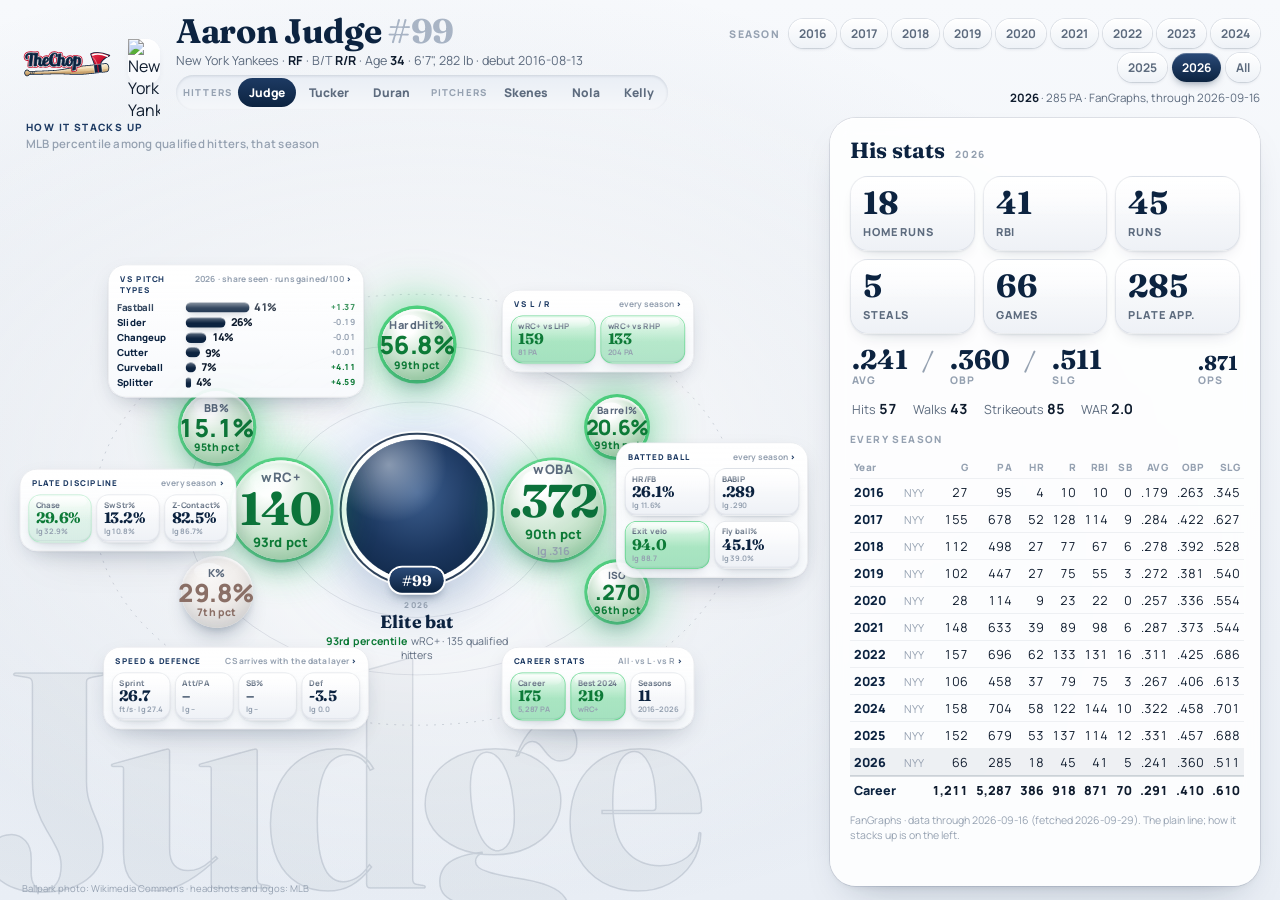
==== index.html @ 266d5149 "Publish TheChop design previews: player page (home) and team page Co-Authored-By: Claude Opus 5.5 <n" ====
<!doctype html>
<html lang="en"><head><meta charset="utf-8"><meta name="viewport" content="width=device-width,initial-scale=1">
<title>Aaron Judge · TheChop · Orbit + Cards</title><link rel="icon" href="data:image/svg+xml,%3Csvg%20xmlns%3D%22http%3A%2F%2Fwww.w3.org%2F2000%2Fsvg%22%20viewBox%3D%220%200%20100%20100%22%20role%3D%22img%22%20aria-label%3D%22TheChop%22%3E%3Ctitle%3ETheChop%20icon%3A%20bat-tomahawk%3C%2Ftitle%3E%3Crect%20x%3D%221%22%20y%3D%221%22%20width%3D%2298%22%20height%3D%2298%22%20rx%3D%2222%22%20fill%3D%22%230c2340%22%2F%3E%3Crect%20x%3D%225.5%22%20y%3D%225.5%22%20width%3D%2289%22%20height%3D%2289%22%20rx%3D%2218%22%20fill%3D%22none%22%20stroke%3D%22%23c8102e%22%20stroke-width%3D%222.5%22%2F%3E%3Cdefs%3E%3ClinearGradient%20id%3D%22icw%22%20x1%3D%220%22%20y1%3D%220%22%20x2%3D%220%22%20y2%3D%221%22%3E%3Cstop%20offset%3D%220%22%20stop-color%3D%22%23f8ecd2%22%2F%3E%3Cstop%20offset%3D%22.45%22%20stop-color%3D%22%23ead0a0%22%2F%3E%3Cstop%20offset%3D%221%22%20stop-color%3D%22%23c29760%22%2F%3E%3C%2FlinearGradient%3E%3ClinearGradient%20id%3D%22icr%22%20x1%3D%220%22%20y1%3D%220%22%20x2%3D%221%22%20y2%3D%221%22%3E%3Cstop%20offset%3D%220%22%20stop-color%3D%22%23ec3350%22%2F%3E%3Cstop%20offset%3D%22.6%22%20stop-color%3D%22%23c8102e%22%2F%3E%3Cstop%20offset%3D%221%22%20stop-color%3D%22%238f0b20%22%2F%3E%3C%2FlinearGradient%3E%3C%2Fdefs%3E%3Cpath%20d%3D%22M16%2C86%20L14.6%2C83.7%20L14.2%2C82.6%20L14%2C81.6%20L14%2C81.1%20L14.3%2C80.8%20L14.6%2C80.6%20L15.1%2C80.6%20L15.8%2C80.9%20L16.7%2C81.3%20L17.4%2C81.6%20L17.9%2C81.6%20L18.2%2C81.3%20L18.5%2C81.1%20L18.8%2C80.8%20L19.1%2C80.6%20L19.4%2C80.3%20L19.7%2C80.1%20L20%2C79.9%20L20.3%2C79.6%20L20.6%2C79.3%20L20.9%2C79.1%20L21.2%2C78.8%20L21.5%2C78.6%20L21.8%2C78.3%20L22.1%2C78.1%20L22.4%2C77.8%20L22.7%2C77.6%20L23%2C77.3%20L23.3%2C77%20L23.6%2C76.8%20L23.9%2C76.5%20L24.2%2C76.3%20L24.5%2C76%20L24.8%2C75.7%20L25.1%2C75.5%20L25.4%2C75.2%20L25.7%2C75%20L26%2C74.7%20L26.3%2C74.4%20L26.6%2C74.2%20L26.9%2C73.9%20L27.2%2C73.6%20L27.5%2C73.4%20L27.8%2C73.1%20L28.1%2C72.8%20L28.4%2C72.6%20L28.7%2C72.3%20L29%2C72%20L29.3%2C71.8%20L29.6%2C71.5%20L29.9%2C71.2%20L30.3%2C71%20L30.6%2C70.7%20L30.9%2C70.4%20L31.2%2C70.1%20L31.5%2C69.9%20L31.8%2C69.6%20L32.1%2C69.3%20L32.4%2C69.1%20L32.7%2C68.8%20L33%2C68.5%20L33.3%2C68.2%20L33.6%2C68%20L33.9%2C67.7%20L34.3%2C67.4%20L34.6%2C67.2%20L34.9%2C66.9%20L35.2%2C66.6%20L35.5%2C66.3%20L35.8%2C66%20L36.1%2C65.7%20L36.4%2C65.4%20L36.7%2C65.1%20L37%2C64.8%20L37.3%2C64.5%20L37.5%2C64.2%20L37.8%2C63.9%20L38.1%2C63.6%20L38.4%2C63.3%20L38.7%2C63%20L38.9%2C62.7%20L39.2%2C62.3%20L39.5%2C62%20L39.8%2C61.7%20L40%2C61.3%20L40.3%2C61%20L40.6%2C60.7%20L40.8%2C60.3%20L41.1%2C60%20L41.4%2C59.6%20L41.6%2C59.3%20L41.9%2C59%20L42.1%2C58.6%20L42.4%2C58.3%20L42.7%2C57.9%20L42.9%2C57.5%20L43.2%2C57.2%20L43.4%2C56.8%20L43.7%2C56.5%20L43.9%2C56.1%20L44.2%2C55.8%20L44.5%2C55.4%20L44.7%2C55.1%20L45%2C54.7%20L45.2%2C54.3%20L45.5%2C54%20L45.7%2C53.6%20L46%2C53.2%20L46.2%2C52.9%20L46.5%2C52.5%20L46.8%2C52.2%20L47%2C51.8%20L47.3%2C51.4%20L47.5%2C51.1%20L47.8%2C50.7%20L48%2C50.4%20L48.3%2C50%20L48.6%2C49.6%20L48.8%2C49.3%20L49.1%2C48.9%20L49.4%2C48.6%20L49.6%2C48.2%20L49.9%2C47.8%20L50.2%2C47.5%20L50.5%2C47.1%20L50.7%2C46.8%20L51%2C46.4%20L51.3%2C46.1%20L51.6%2C45.8%20L51.9%2C45.4%20L52.1%2C45.1%20L52.4%2C44.7%20L52.7%2C44.4%20L53%2C44%20L53.3%2C43.7%20L53.6%2C43.4%20L53.9%2C43.1%20L54.2%2C42.7%20L54.5%2C42.4%20L54.8%2C42.1%20L55.1%2C41.8%20L55.5%2C41.4%20L55.8%2C41.1%20L56.1%2C40.8%20L56.4%2C40.5%20L56.8%2C40.2%20L57.1%2C39.9%20L57.4%2C39.6%20L57.7%2C39.3%20L58.1%2C38.9%20L58.4%2C38.6%20L58.7%2C38.3%20L59.1%2C38%20L59.4%2C37.7%20L59.7%2C37.4%20L60%2C37.1%20L60.4%2C36.8%20L60.7%2C36.4%20L61%2C36.1%20L61.4%2C35.8%20L61.7%2C35.5%20L62%2C35.2%20L62.3%2C34.8%20L62.7%2C34.5%20L63%2C34.2%20L63.3%2C33.9%20L63.7%2C33.6%20L64%2C33.2%20L64.3%2C32.9%20L64.7%2C32.6%20L65%2C32.3%20L65.3%2C32%20L65.7%2C31.6%20L66%2C31.3%20L66.3%2C31%20L66.7%2C30.7%20L67%2C30.3%20L67.3%2C30%20L67.7%2C29.7%20L68%2C29.3%20L68.3%2C29%20L68.7%2C28.7%20L69%2C28.4%20L69.3%2C28%20L69.7%2C27.7%20L70%2C27.4%20L70.3%2C27%20L70.7%2C26.7%20L71%2C26.4%20L71.3%2C26%20L71.7%2C25.7%20L72%2C25.4%20L72.3%2C25%20L72.7%2C24.7%20L73.1%2C24.5%20L73.7%2C24.3%20L74.4%2C24.4%20L75.4%2C24.7%20L76.7%2C25.4%20L80%2C28%20L80%2C28%20L82.6%2C31.3%20L83.3%2C32.6%20L83.6%2C33.6%20L83.6%2C34.4%20L83.5%2C34.9%20L83.3%2C35.3%20L82.9%2C35.7%20L82.6%2C36%20L82.2%2C36.4%20L81.9%2C36.7%20L81.5%2C37%20L81.2%2C37.4%20L80.9%2C37.7%20L80.5%2C38%20L80.2%2C38.4%20L79.9%2C38.7%20L79.5%2C39.1%20L79.2%2C39.4%20L78.8%2C39.7%20L78.5%2C40.1%20L78.2%2C40.4%20L77.8%2C40.7%20L77.5%2C41%20L77.1%2C41.4%20L76.8%2C41.7%20L76.5%2C42%20L76.1%2C42.4%20L75.8%2C42.7%20L75.5%2C43%20L75.1%2C43.4%20L74.8%2C43.7%20L74.4%2C44%20L74.1%2C44.3%20L73.8%2C44.7%20L73.4%2C45%20L73.1%2C45.3%20L72.8%2C45.6%20L72.4%2C46%20L72.1%2C46.3%20L71.8%2C46.6%20L71.4%2C46.9%20L71.1%2C47.2%20L70.8%2C47.6%20L70.4%2C47.9%20L70.1%2C48.2%20L69.8%2C48.5%20L69.4%2C48.8%20L69.1%2C49.2%20L68.8%2C49.5%20L68.4%2C49.8%20L68.1%2C50.1%20L67.8%2C50.4%20L67.4%2C50.8%20L67.1%2C51.1%20L66.8%2C51.4%20L66.4%2C51.7%20L66.1%2C52%20L65.8%2C52.3%20L65.4%2C52.6%20L65.1%2C52.9%20L64.7%2C53.2%20L64.4%2C53.5%20L64%2C53.8%20L63.7%2C54.1%20L63.3%2C54.4%20L63%2C54.7%20L62.6%2C54.9%20L62.3%2C55.2%20L61.9%2C55.5%20L61.5%2C55.7%20L61.2%2C56%20L60.8%2C56.3%20L60.4%2C56.5%20L60%2C56.8%20L59.7%2C57%20L59.3%2C57.3%20L58.9%2C57.5%20L58.5%2C57.8%20L58.2%2C58%20L57.8%2C58.3%20L57.4%2C58.5%20L57%2C58.8%20L56.6%2C59%20L56.2%2C59.2%20L55.9%2C59.5%20L55.5%2C59.7%20L55.1%2C59.9%20L54.7%2C60.2%20L54.3%2C60.4%20L53.9%2C60.6%20L53.5%2C60.9%20L53.1%2C61.1%20L52.8%2C61.3%20L52.4%2C61.5%20L52%2C61.8%20L51.6%2C62%20L51.2%2C62.2%20L50.8%2C62.4%20L50.4%2C62.7%20L50.1%2C62.9%20L49.7%2C63.1%20L49.3%2C63.3%20L48.9%2C63.5%20L48.5%2C63.8%20L48.1%2C64%20L47.8%2C64.2%20L47.4%2C64.4%20L47%2C64.7%20L46.6%2C64.9%20L46.3%2C65.1%20L45.9%2C65.3%20L45.5%2C65.6%20L45.1%2C65.8%20L44.8%2C66%20L44.4%2C66.2%20L44%2C66.5%20L43.7%2C66.7%20L43.3%2C66.9%20L43%2C67.2%20L42.6%2C67.4%20L42.3%2C67.7%20L41.9%2C67.9%20L41.6%2C68.1%20L41.2%2C68.4%20L40.9%2C68.6%20L40.5%2C68.9%20L40.2%2C69.1%20L39.9%2C69.4%20L39.5%2C69.7%20L39.2%2C69.9%20L38.9%2C70.2%20L38.5%2C70.5%20L38.2%2C70.7%20L37.9%2C71%20L37.6%2C71.3%20L37.3%2C71.5%20L37%2C71.8%20L36.6%2C72.1%20L36.3%2C72.3%20L36%2C72.6%20L35.7%2C72.9%20L35.4%2C73.1%20L35.1%2C73.4%20L34.7%2C73.7%20L34.4%2C73.9%20L34.1%2C74.2%20L33.8%2C74.5%20L33.5%2C74.7%20L33.2%2C75%20L32.9%2C75.3%20L32.5%2C75.5%20L32.2%2C75.8%20L31.9%2C76%20L31.6%2C76.3%20L31.3%2C76.5%20L31%2C76.8%20L30.6%2C77.1%20L30.3%2C77.3%20L30%2C77.6%20L29.7%2C77.8%20L29.4%2C78.1%20L29.1%2C78.3%20L28.8%2C78.6%20L28.5%2C78.8%20L28.1%2C79.1%20L27.8%2C79.4%20L27.5%2C79.6%20L27.2%2C79.9%20L26.9%2C80.1%20L26.6%2C80.4%20L26.3%2C80.6%20L26%2C80.9%20L25.6%2C81.1%20L25.3%2C81.4%20L25%2C81.6%20L24.7%2C81.9%20L24.4%2C82.1%20L24.1%2C82.4%20L23.8%2C82.6%20L23.5%2C82.9%20L23.2%2C83.1%20L22.9%2C83.3%20L22.6%2C83.6%20L22.3%2C83.8%20L21.9%2C84.1%20L21.6%2C84.3%20L21.3%2C84.6%20L21%2C84.8%20L20.7%2C85.1%20L20.6%2C85.6%20L20.8%2C86.3%20L21%2C87.2%20L21.1%2C88%20L21%2C88.5%20L20.7%2C88.8%20L20.4%2C89%20L19.8%2C88.9%20L19%2C88.5%20L18%2C87.9%20L16%2C86Z%22%20fill%3D%22%23ffffff%22%20stroke%3D%22%23ffffff%22%20stroke-width%3D%226.8%22%20stroke-linejoin%3D%22round%22%2F%3E%3Cpath%20transform%3D%22translate%2866.6%2C41.2%29%20rotate%28-43.9%29%22%20d%3D%22M-6%2C-5.5%20C-6%2C-10.5%20-9.6%2C-18.6%20-10.2%2C-29.1%20Q4.1%2C-33.6%2024.5%2C-22.2%20C12.2%2C-18.6%206%2C-12%206%2C-5.5%20Z%22%20fill%3D%22%23ffffff%22%20stroke%3D%22%23ffffff%22%20stroke-width%3D%226.8%22%20stroke-linejoin%3D%22round%22%2F%3E%3Cpath%20d%3D%22M16%2C86%20L14.6%2C83.7%20L14.2%2C82.6%20L14%2C81.6%20L14%2C81.1%20L14.3%2C80.8%20L14.6%2C80.6%20L15.1%2C80.6%20L15.8%2C80.9%20L16.7%2C81.3%20L17.4%2C81.6%20L17.9%2C81.6%20L18.2%2C81.3%20L18.5%2C81.1%20L18.8%2C80.8%20L19.1%2C80.6%20L19.4%2C80.3%20L19.7%2C80.1%20L20%2C79.9%20L20.3%2C79.6%20L20.6%2C79.3%20L20.9%2C79.1%20L21.2%2C78.8%20L21.5%2C78.6%20L21.8%2C78.3%20L22.1%2C78.1%20L22.4%2C77.8%20L22.7%2C77.6%20L23%2C77.3%20L23.3%2C77%20L23.6%2C76.8%20L23.9%2C76.5%20L24.2%2C76.3%20L24.5%2C76%20L24.8%2C75.7%20L25.1%2C75.5%20L25.4%2C75.2%20L25.7%2C75%20L26%2C74.7%20L26.3%2C74.4%20L26.6%2C74.2%20L26.9%2C73.9%20L27.2%2C73.6%20L27.5%2C73.4%20L27.8%2C73.1%20L28.1%2C72.8%20L28.4%2C72.6%20L28.7%2C72.3%20L29%2C72%20L29.3%2C71.8%20L29.6%2C71.5%20L29.9%2C71.2%20L30.3%2C71%20L30.6%2C70.7%20L30.9%2C70.4%20L31.2%2C70.1%20L31.5%2C69.9%20L31.8%2C69.6%20L32.1%2C69.3%20L32.4%2C69.1%20L32.7%2C68.8%20L33%2C68.5%20L33.3%2C68.2%20L33.6%2C68%20L33.9%2C67.7%20L34.3%2C67.4%20L34.6%2C67.2%20L34.9%2C66.9%20L35.2%2C66.6%20L35.5%2C66.3%20L35.8%2C66%20L36.1%2C65.7%20L36.4%2C65.4%20L36.7%2C65.1%20L37%2C64.8%20L37.3%2C64.5%20L37.5%2C64.2%20L37.8%2C63.9%20L38.1%2C63.6%20L38.4%2C63.3%20L38.7%2C63%20L38.9%2C62.7%20L39.2%2C62.3%20L39.5%2C62%20L39.8%2C61.7%20L40%2C61.3%20L40.3%2C61%20L40.6%2C60.7%20L40.8%2C60.3%20L41.1%2C60%20L41.4%2C59.6%20L41.6%2C59.3%20L41.9%2C59%20L42.1%2C58.6%20L42.4%2C58.3%20L42.7%2C57.9%20L42.9%2C57.5%20L43.2%2C57.2%20L43.4%2C56.8%20L43.7%2C56.5%20L43.9%2C56.1%20L44.2%2C55.8%20L44.5%2C55.4%20L44.7%2C55.1%20L45%2C54.7%20L45.2%2C54.3%20L45.5%2C54%20L45.7%2C53.6%20L46%2C53.2%20L46.2%2C52.9%20L46.5%2C52.5%20L46.8%2C52.2%20L47%2C51.8%20L47.3%2C51.4%20L47.5%2C51.1%20L47.8%2C50.7%20L48%2C50.4%20L48.3%2C50%20L48.6%2C49.6%20L48.8%2C49.3%20L49.1%2C48.9%20L49.4%2C48.6%20L49.6%2C48.2%20L49.9%2C47.8%20L50.2%2C47.5%20L50.5%2C47.1%20L50.7%2C46.8%20L51%2C46.4%20L51.3%2C46.1%20L51.6%2C45.8%20L51.9%2C45.4%20L52.1%2C45.1%20L52.4%2C44.7%20L52.7%2C44.4%20L53%2C44%20L53.3%2C43.7%20L53.6%2C43.4%20L53.9%2C43.1%20L54.2%2C42.7%20L54.5%2C42.4%20L54.8%2C42.1%20L55.1%2C41.8%20L55.5%2C41.4%20L55.8%2C41.1%20L56.1%2C40.8%20L56.4%2C40.5%20L56.8%2C40.2%20L57.1%2C39.9%20L57.4%2C39.6%20L57.7%2C39.3%20L58.1%2C38.9%20L58.4%2C38.6%20L58.7%2C38.3%20L59.1%2C38%20L59.4%2C37.7%20L59.7%2C37.4%20L60%2C37.1%20L60.4%2C36.8%20L60.7%2C36.4%20L61%2C36.1%20L61.4%2C35.8%20L61.7%2C35.5%20L62%2C35.2%20L62.3%2C34.8%20L62.7%2C34.5%20L63%2C34.2%20L63.3%2C33.9%20L63.7%2C33.6%20L64%2C33.2%20L64.3%2C32.9%20L64.7%2C32.6%20L65%2C32.3%20L65.3%2C32%20L65.7%2C31.6%20L66%2C31.3%20L66.3%2C31%20L66.7%2C30.7%20L67%2C30.3%20L67.3%2C30%20L67.7%2C29.7%20L68%2C29.3%20L68.3%2C29%20L68.7%2C28.7%20L69%2C28.4%20L69.3%2C28%20L69.7%2C27.7%20L70%2C27.4%20L70.3%2C27%20L70.7%2C26.7%20L71%2C26.4%20L71.3%2C26%20L71.7%2C25.7%20L72%2C25.4%20L72.3%2C25%20L72.7%2C24.7%20L73.1%2C24.5%20L73.7%2C24.3%20L74.4%2C24.4%20L75.4%2C24.7%20L76.7%2C25.4%20L80%2C28%20L80%2C28%20L82.6%2C31.3%20L83.3%2C32.6%20L83.6%2C33.6%20L83.6%2C34.4%20L83.5%2C34.9%20L83.3%2C35.3%20L82.9%2C35.7%20L82.6%2C36%20L82.2%2C36.4%20L81.9%2C36.7%20L81.5%2C37%20L81.2%2C37.4%20L80.9%2C37.7%20L80.5%2C38%20L80.2%2C38.4%20L79.9%2C38.7%20L79.5%2C39.1%20L79.2%2C39.4%20L78.8%2C39.7%20L78.5%2C40.1%20L78.2%2C40.4%20L77.8%2C40.7%20L77.5%2C41%20L77.1%2C41.4%20L76.8%2C41.7%20L76.5%2C42%20L76.1%2C42.4%20L75.8%2C42.7%20L75.5%2C43%20L75.1%2C43.4%20L74.8%2C43.7%20L74.4%2C44%20L74.1%2C44.3%20L73.8%2C44.7%20L73.4%2C45%20L73.1%2C45.3%20L72.8%2C45.6%20L72.4%2C46%20L72.1%2C46.3%20L71.8%2C46.6%20L71.4%2C46.9%20L71.1%2C47.2%20L70.8%2C47.6%20L70.4%2C47.9%20L70.1%2C48.2%20L69.8%2C48.5%20L69.4%2C48.8%20L69.1%2C49.2%20L68.8%2C49.5%20L68.4%2C49.8%20L68.1%2C50.1%20L67.8%2C50.4%20L67.4%2C50.8%20L67.1%2C51.1%20L66.8%2C51.4%20L66.4%2C51.7%20L66.1%2C52%20L65.8%2C52.3%20L65.4%2C52.6%20L65.1%2C52.9%20L64.7%2C53.2%20L64.4%2C53.5%20L64%2C53.8%20L63.7%2C54.1%20L63.3%2C54.4%20L63%2C54.7%20L62.6%2C54.9%20L62.3%2C55.2%20L61.9%2C55.5%20L61.5%2C55.7%20L61.2%2C56%20L60.8%2C56.3%20L60.4%2C56.5%20L60%2C56.8%20L59.7%2C57%20L59.3%2C57.3%20L58.9%2C57.5%20L58.5%2C57.8%20L58.2%2C58%20L57.8%2C58.3%20L57.4%2C58.5%20L57%2C58.8%20L56.6%2C59%20L56.2%2C59.2%20L55.9%2C59.5%20L55.5%2C59.7%20L55.1%2C59.9%20L54.7%2C60.2%20L54.3%2C60.4%20L53.9%2C60.6%20L53.5%2C60.9%20L53.1%2C61.1%20L52.8%2C61.3%20L52.4%2C61.5%20L52%2C61.8%20L51.6%2C62%20L51.2%2C62.2%20L50.8%2C62.4%20L50.4%2C62.7%20L50.1%2C62.9%20L49.7%2C63.1%20L49.3%2C63.3%20L48.9%2C63.5%20L48.5%2C63.8%20L48.1%2C64%20L47.8%2C64.2%20L47.4%2C64.4%20L47%2C64.7%20L46.6%2C64.9%20L46.3%2C65.1%20L45.9%2C65.3%20L45.5%2C65.6%20L45.1%2C65.8%20L44.8%2C66%20L44.4%2C66.2%20L44%2C66.5%20L43.7%2C66.7%20L43.3%2C66.9%20L43%2C67.2%20L42.6%2C67.4%20L42.3%2C67.7%20L41.9%2C67.9%20L41.6%2C68.1%20L41.2%2C68.4%20L40.9%2C68.6%20L40.5%2C68.9%20L40.2%2C69.1%20L39.9%2C69.4%20L39.5%2C69.7%20L39.2%2C69.9%20L38.9%2C70.2%20L38.5%2C70.5%20L38.2%2C70.7%20L37.9%2C71%20L37.6%2C71.3%20L37.3%2C71.5%20L37%2C71.8%20L36.6%2C72.1%20L36.3%2C72.3%20L36%2C72.6%20L35.7%2C72.9%20L35.4%2C73.1%20L35.1%2C73.4%20L34.7%2C73.7%20L34.4%2C73.9%20L34.1%2C74.2%20L33.8%2C74.5%20L33.5%2C74.7%20L33.2%2C75%20L32.9%2C75.3%20L32.5%2C75.5%20L32.2%2C75.8%20L31.9%2C76%20L31.6%2C76.3%20L31.3%2C76.5%20L31%2C76.8%20L30.6%2C77.1%20L30.3%2C77.3%20L30%2C77.6%20L29.7%2C77.8%20L29.4%2C78.1%20L29.1%2C78.3%20L28.8%2C78.6%20L28.5%2C78.8%20L28.1%2C79.1%20L27.8%2C79.4%20L27.5%2C79.6%20L27.2%2C79.9%20L26.9%2C80.1%20L26.6%2C80.4%20L26.3%2C80.6%20L26%2C80.9%20L25.6%2C81.1%20L25.3%2C81.4%20L25%2C81.6%20L24.7%2C81.9%20L24.4%2C82.1%20L24.1%2C82.4%20L23.8%2C82.6%20L23.5%2C82.9%20L23.2%2C83.1%20L22.9%2C83.3%20L22.6%2C83.6%20L22.3%2C83.8%20L21.9%2C84.1%20L21.6%2C84.3%20L21.3%2C84.6%20L21%2C84.8%20L20.7%2C85.1%20L20.6%2C85.6%20L20.8%2C86.3%20L21%2C87.2%20L21.1%2C88%20L21%2C88.5%20L20.7%2C88.8%20L20.4%2C89%20L19.8%2C88.9%20L19%2C88.5%20L18%2C87.9%20L16%2C86Z%22%20fill%3D%22%230c2340%22%20stroke%3D%22%230c2340%22%20stroke-width%3D%223.6%22%20stroke-linejoin%3D%22round%22%2F%3E%3Cpath%20transform%3D%22translate%2866.6%2C41.2%29%20rotate%28-43.9%29%22%20d%3D%22M-6%2C-5.5%20C-6%2C-10.5%20-9.6%2C-18.6%20-10.2%2C-29.1%20Q4.1%2C-33.6%2024.5%2C-22.2%20C12.2%2C-18.6%206%2C-12%206%2C-5.5%20Z%22%20fill%3D%22%230c2340%22%20stroke%3D%22%230c2340%22%20stroke-width%3D%223.6%22%20stroke-linejoin%3D%22round%22%2F%3E%3Cpath%20d%3D%22M16%2C86%20L14.6%2C83.7%20L14.2%2C82.6%20L14%2C81.6%20L14%2C81.1%20L14.3%2C80.8%20L14.6%2C80.6%20L15.1%2C80.6%20L15.8%2C80.9%20L16.7%2C81.3%20L17.4%2C81.6%20L17.9%2C81.6%20L18.2%2C81.3%20L18.5%2C81.1%20L18.8%2C80.8%20L19.1%2C80.6%20L19.4%2C80.3%20L19.7%2C80.1%20L20%2C79.9%20L20.3%2C79.6%20L20.6%2C79.3%20L20.9%2C79.1%20L21.2%2C78.8%20L21.5%2C78.6%20L21.8%2C78.3%20L22.1%2C78.1%20L22.4%2C77.8%20L22.7%2C77.6%20L23%2C77.3%20L23.3%2C77%20L23.6%2C76.8%20L23.9%2C76.5%20L24.2%2C76.3%20L24.5%2C76%20L24.8%2C75.7%20L25.1%2C75.5%20L25.4%2C75.2%20L25.7%2C75%20L26%2C74.7%20L26.3%2C74.4%20L26.6%2C74.2%20L26.9%2C73.9%20L27.2%2C73.6%20L27.5%2C73.4%20L27.8%2C73.1%20L28.1%2C72.8%20L28.4%2C72.6%20L28.7%2C72.3%20L29%2C72%20L29.3%2C71.8%20L29.6%2C71.5%20L29.9%2C71.2%20L30.3%2C71%20L30.6%2C70.7%20L30.9%2C70.4%20L31.2%2C70.1%20L31.5%2C69.9%20L31.8%2C69.6%20L32.1%2C69.3%20L32.4%2C69.1%20L32.7%2C68.8%20L33%2C68.5%20L33.3%2C68.2%20L33.6%2C68%20L33.9%2C67.7%20L34.3%2C67.4%20L34.6%2C67.2%20L34.9%2C66.9%20L35.2%2C66.6%20L35.5%2C66.3%20L35.8%2C66%20L36.1%2C65.7%20L36.4%2C65.4%20L36.7%2C65.1%20L37%2C64.8%20L37.3%2C64.5%20L37.5%2C64.2%20L37.8%2C63.9%20L38.1%2C63.6%20L38.4%2C63.3%20L38.7%2C63%20L38.9%2C62.7%20L39.2%2C62.3%20L39.5%2C62%20L39.8%2C61.7%20L40%2C61.3%20L40.3%2C61%20L40.6%2C60.7%20L40.8%2C60.3%20L41.1%2C60%20L41.4%2C59.6%20L41.6%2C59.3%20L41.9%2C59%20L42.1%2C58.6%20L42.4%2C58.3%20L42.7%2C57.9%20L42.9%2C57.5%20L43.2%2C57.2%20L43.4%2C56.8%20L43.7%2C56.5%20L43.9%2C56.1%20L44.2%2C55.8%20L44.5%2C55.4%20L44.7%2C55.1%20L45%2C54.7%20L45.2%2C54.3%20L45.5%2C54%20L45.7%2C53.6%20L46%2C53.2%20L46.2%2C52.9%20L46.5%2C52.5%20L46.8%2C52.2%20L47%2C51.8%20L47.3%2C51.4%20L47.5%2C51.1%20L47.8%2C50.7%20L48%2C50.4%20L48.3%2C50%20L48.6%2C49.6%20L48.8%2C49.3%20L49.1%2C48.9%20L49.4%2C48.6%20L49.6%2C48.2%20L49.9%2C47.8%20L50.2%2C47.5%20L50.5%2C47.1%20L50.7%2C46.8%20L51%2C46.4%20L51.3%2C46.1%20L51.6%2C45.8%20L51.9%2C45.4%20L52.1%2C45.1%20L52.4%2C44.7%20L52.7%2C44.4%20L53%2C44%20L53.3%2C43.7%20L53.6%2C43.4%20L53.9%2C43.1%20L54.2%2C42.7%20L54.5%2C42.4%20L54.8%2C42.1%20L55.1%2C41.8%20L55.5%2C41.4%20L55.8%2C41.1%20L56.1%2C40.8%20L56.4%2C40.5%20L56.8%2C40.2%20L57.1%2C39.9%20L57.4%2C39.6%20L57.7%2C39.3%20L58.1%2C38.9%20L58.4%2C38.6%20L58.7%2C38.3%20L59.1%2C38%20L59.4%2C37.7%20L59.7%2C37.4%20L60%2C37.1%20L60.4%2C36.8%20L60.7%2C36.4%20L61%2C36.1%20L61.4%2C35.8%20L61.7%2C35.5%20L62%2C35.2%20L62.3%2C34.8%20L62.7%2C34.5%20L63%2C34.2%20L63.3%2C33.9%20L63.7%2C33.6%20L64%2C33.2%20L64.3%2C32.9%20L64.7%2C32.6%20L65%2C32.3%20L65.3%2C32%20L65.7%2C31.6%20L66%2C31.3%20L66.3%2C31%20L66.7%2C30.7%20L67%2C30.3%20L67.3%2C30%20L67.7%2C29.7%20L68%2C29.3%20L68.3%2C29%20L68.7%2C28.7%20L69%2C28.4%20L69.3%2C28%20L69.7%2C27.7%20L70%2C27.4%20L70.3%2C27%20L70.7%2C26.7%20L71%2C26.4%20L71.3%2C26%20L71.7%2C25.7%20L72%2C25.4%20L72.3%2C25%20L72.7%2C24.7%20L73.1%2C24.5%20L73.7%2C24.3%20L74.4%2C24.4%20L75.4%2C24.7%20L76.7%2C25.4%20L80%2C28%20L80%2C28%20L82.6%2C31.3%20L83.3%2C32.6%20L83.6%2C33.6%20L83.6%2C34.4%20L83.5%2C34.9%20L83.3%2C35.3%20L82.9%2C35.7%20L82.6%2C36%20L82.2%2C36.4%20L81.9%2C36.7%20L81.5%2C37%20L81.2%2C37.4%20L80.9%2C37.7%20L80.5%2C38%20L80.2%2C38.4%20L79.9%2C38.7%20L79.5%2C39.1%20L79.2%2C39.4%20L78.8%2C39.7%20L78.5%2C40.1%20L78.2%2C40.4%20L77.8%2C40.7%20L77.5%2C41%20L77.1%2C41.4%20L76.8%2C41.7%20L76.5%2C42%20L76.1%2C42.4%20L75.8%2C42.7%20L75.5%2C43%20L75.1%2C43.4%20L74.8%2C43.7%20L74.4%2C44%20L74.1%2C44.3%20L73.8%2C44.7%20L73.4%2C45%20L73.1%2C45.3%20L72.8%2C45.6%20L72.4%2C46%20L72.1%2C46.3%20L71.8%2C46.6%20L71.4%2C46.9%20L71.1%2C47.2%20L70.8%2C47.6%20L70.4%2C47.9%20L70.1%2C48.2%20L69.8%2C48.5%20L69.4%2C48.8%20L69.1%2C49.2%20L68.8%2C49.5%20L68.4%2C49.8%20L68.1%2C50.1%20L67.8%2C50.4%20L67.4%2C50.8%20L67.1%2C51.1%20L66.8%2C51.4%20L66.4%2C51.7%20L66.1%2C52%20L65.8%2C52.3%20L65.4%2C52.6%20L65.1%2C52.9%20L64.7%2C53.2%20L64.4%2C53.5%20L64%2C53.8%20L63.7%2C54.1%20L63.3%2C54.4%20L63%2C54.7%20L62.6%2C54.9%20L62.3%2C55.2%20L61.9%2C55.5%20L61.5%2C55.7%20L61.2%2C56%20L60.8%2C56.3%20L60.4%2C56.5%20L60%2C56.8%20L59.7%2C57%20L59.3%2C57.3%20L58.9%2C57.5%20L58.5%2C57.8%20L58.2%2C58%20L57.8%2C58.3%20L57.4%2C58.5%20L57%2C58.8%20L56.6%2C59%20L56.2%2C59.2%20L55.9%2C59.5%20L55.5%2C59.7%20L55.1%2C59.9%20L54.7%2C60.2%20L54.3%2C60.4%20L53.9%2C60.6%20L53.5%2C60.9%20L53.1%2C61.1%20L52.8%2C61.3%20L52.4%2C61.5%20L52%2C61.8%20L51.6%2C62%20L51.2%2C62.2%20L50.8%2C62.4%20L50.4%2C62.7%20L50.1%2C62.9%20L49.7%2C63.1%20L49.3%2C63.3%20L48.9%2C63.5%20L48.5%2C63.8%20L48.1%2C64%20L47.8%2C64.2%20L47.4%2C64.4%20L47%2C64.7%20L46.6%2C64.9%20L46.3%2C65.1%20L45.9%2C65.3%20L45.5%2C65.6%20L45.1%2C65.8%20L44.8%2C66%20L44.4%2C66.2%20L44%2C66.5%20L43.7%2C66.7%20L43.3%2C66.9%20L43%2C67.2%20L42.6%2C67.4%20L42.3%2C67.7%20L41.9%2C67.9%20L41.6%2C68.1%20L41.2%2C68.4%20L40.9%2C68.6%20L40.5%2C68.9%20L40.2%2C69.1%20L39.9%2C69.4%20L39.5%2C69.7%20L39.2%2C69.9%20L38.9%2C70.2%20L38.5%2C70.5%20L38.2%2C70.7%20L37.9%2C71%20L37.6%2C71.3%20L37.3%2C71.5%20L37%2C71.8%20L36.6%2C72.1%20L36.3%2C72.3%20L36%2C72.6%20L35.7%2C72.9%20L35.4%2C73.1%20L35.1%2C73.4%20L34.7%2C73.7%20L34.4%2C73.9%20L34.1%2C74.2%20L33.8%2C74.5%20L33.5%2C74.7%20L33.2%2C75%20L32.9%2C75.3%20L32.5%2C75.5%20L32.2%2C75.8%20L31.9%2C76%20L31.6%2C76.3%20L31.3%2C76.5%20L31%2C76.8%20L30.6%2C77.1%20L30.3%2C77.3%20L30%2C77.6%20L29.7%2C77.8%20L29.4%2C78.1%20L29.1%2C78.3%20L28.8%2C78.6%20L28.5%2C78.8%20L28.1%2C79.1%20L27.8%2C79.4%20L27.5%2C79.6%20L27.2%2C79.9%20L26.9%2C80.1%20L26.6%2C80.4%20L26.3%2C80.6%20L26%2C80.9%20L25.6%2C81.1%20L25.3%2C81.4%20L25%2C81.6%20L24.7%2C81.9%20L24.4%2C82.1%20L24.1%2C82.4%20L23.8%2C82.6%20L23.5%2C82.9%20L23.2%2C83.1%20L22.9%2C83.3%20L22.6%2C83.6%20L22.3%2C83.8%20L21.9%2C84.1%20L21.6%2C84.3%20L21.3%2C84.6%20L21%2C84.8%20L20.7%2C85.1%20L20.6%2C85.6%20L20.8%2C86.3%20L21%2C87.2%20L21.1%2C88%20L21%2C88.5%20L20.7%2C88.8%20L20.4%2C89%20L19.8%2C88.9%20L19%2C88.5%20L18%2C87.9%20L16%2C86Z%22%20fill%3D%22url%28%23icw%29%22%2F%3E%3Cpath%20d%3D%22M16%2C86%20L16.9%2C86.5%20L17.4%2C86.6%20L17.9%2C86.5%20L18.3%2C86.4%20L18.6%2C86.2%20L18.9%2C85.9%20L19.2%2C85.6%20L19.3%2C85.2%20L19.4%2C84.7%20L19.6%2C84.3%20L19.8%2C83.9%20L20.1%2C83.7%20L20.4%2C83.4%20L20.7%2C83.2%20L21%2C83%20L21.3%2C82.7%20L21.6%2C82.5%20L21.9%2C82.2%20L22.2%2C82%20L22.5%2C81.7%20L22.8%2C81.5%20L23.2%2C81.2%20L23.5%2C81%20L23.8%2C80.7%20L24.1%2C80.5%20L24.4%2C80.2%20L24.7%2C80%20L25%2C79.7%20L25.3%2C79.5%20L25.6%2C79.2%20L25.9%2C78.9%20L26.2%2C78.7%20L26.5%2C78.4%20L26.8%2C78.2%20L27.2%2C77.9%20L27.5%2C77.7%20L27.8%2C77.4%20L28.1%2C77.2%20L28.4%2C76.9%20L28.7%2C76.6%20L29%2C76.4%20L29.3%2C76.1%20L29.6%2C75.9%20L29.9%2C75.6%20L30.3%2C75.3%20L30.6%2C75.1%20L30.9%2C74.8%20L31.2%2C74.6%20L31.5%2C74.3%20L31.8%2C74%20L32.1%2C73.8%20L32.4%2C73.5%20L32.7%2C73.2%20L33.1%2C73%20L33.4%2C72.7%20L33.7%2C72.4%20L34%2C72.2%20L34.3%2C71.9%20L34.6%2C71.6%20L34.9%2C71.4%20L35.3%2C71.1%20L35.6%2C70.8%20L35.9%2C70.6%20L36.2%2C70.3%20L36.5%2C70%20L36.8%2C69.7%20L37.1%2C69.5%20L37.5%2C69.2%20L37.8%2C68.9%20L38.1%2C68.7%20L38.4%2C68.4%20L38.7%2C68.1%20L39%2C67.8%20L39.4%2C67.6%20L39.7%2C67.3%20L40%2C67%20L40.3%2C66.8%20L40.7%2C66.5%20L41%2C66.2%20L41.3%2C66%20L41.7%2C65.7%20L42%2C65.4%20L42.3%2C65.2%20L42.7%2C64.9%20L43%2C64.7%20L43.3%2C64.4%20L43.7%2C64.1%20L44%2C63.9%20L44.3%2C63.6%20L44.7%2C63.3%20L45%2C63.1%20L45.3%2C62.8%20L45.7%2C62.5%20L46%2C62.3%20L46.4%2C62%20L46.7%2C61.7%20L47%2C61.5%20L47.4%2C61.2%20L47.7%2C60.9%20L48.1%2C60.7%20L48.4%2C60.4%20L48.8%2C60.1%20L49.1%2C59.9%20L49.4%2C59.6%20L49.8%2C59.3%20L50.1%2C59.1%20L50.5%2C58.8%20L50.8%2C58.5%20L51.2%2C58.3%20L51.5%2C58%20L51.9%2C57.7%20L52.2%2C57.4%20L52.5%2C57.2%20L52.9%2C56.9%20L53.2%2C56.6%20L53.6%2C56.4%20L53.9%2C56.1%20L54.3%2C55.8%20L54.6%2C55.5%20L55%2C55.2%20L55.3%2C55%20L55.6%2C54.7%20L56%2C54.4%20L56.3%2C54.1%20L56.7%2C53.8%20L57%2C53.5%20L57.4%2C53.3%20L57.7%2C53%20L58%2C52.7%20L58.4%2C52.4%20L58.7%2C52.1%20L59.1%2C51.8%20L59.4%2C51.5%20L59.7%2C51.2%20L60.1%2C50.9%20L60.4%2C50.6%20L60.8%2C50.3%20L61.1%2C50%20L61.4%2C49.7%20L61.8%2C49.4%20L62.1%2C49.1%20L62.4%2C48.8%20L62.8%2C48.5%20L63.1%2C48.2%20L63.4%2C47.8%20L63.7%2C47.5%20L64.1%2C47.2%20L64.4%2C46.9%20L64.7%2C46.6%20L65.1%2C46.3%20L65.4%2C46%20L65.7%2C45.6%20L66.1%2C45.3%20L66.4%2C45%20L66.7%2C44.7%20L67.1%2C44.4%20L67.4%2C44.1%20L67.7%2C43.7%20L68%2C43.4%20L68.4%2C43.1%20L68.7%2C42.8%20L69%2C42.4%20L69.4%2C42.1%20L69.7%2C41.8%20L70%2C41.5%20L70.4%2C41.2%20L70.7%2C40.8%20L71.1%2C40.5%20L71.4%2C40.2%20L71.7%2C39.9%20L72.1%2C39.5%20L72.4%2C39.2%20L72.7%2C38.9%20L73.1%2C38.5%20L73.4%2C38.2%20L73.7%2C37.9%20L74.1%2C37.6%20L74.4%2C37.2%20L74.7%2C36.9%20L75.1%2C36.6%20L75.4%2C36.2%20L75.8%2C35.9%20L76.1%2C35.6%20L76.4%2C35.2%20L76.8%2C34.9%20L77.1%2C34.6%20L77.4%2C34.2%20L77.8%2C33.9%20L78.1%2C33.6%20L78.5%2C33.2%20L78.8%2C32.9%20L79.1%2C32.6%20L79.5%2C32.2%20L79.8%2C31.9%20L80.1%2C31.5%20L80.4%2C31.1%20L80.6%2C30.6%20L80.7%2C30.1%20L80.7%2C29.4%20L80%2C28%20L80%2C28%20L82.6%2C31.3%20L83.3%2C32.6%20L83.6%2C33.6%20L83.6%2C34.4%20L83.5%2C34.9%20L83.3%2C35.3%20L82.9%2C35.7%20L82.6%2C36%20L82.2%2C36.4%20L81.9%2C36.7%20L81.5%2C37%20L81.2%2C37.4%20L80.9%2C37.7%20L80.5%2C38%20L80.2%2C38.4%20L79.9%2C38.7%20L79.5%2C39.1%20L79.2%2C39.4%20L78.8%2C39.7%20L78.5%2C40.1%20L78.2%2C40.4%20L77.8%2C40.7%20L77.5%2C41%20L77.1%2C41.4%20L76.8%2C41.7%20L76.5%2C42%20L76.1%2C42.4%20L75.8%2C42.7%20L75.5%2C43%20L75.1%2C43.4%20L74.8%2C43.7%20L74.4%2C44%20L74.1%2C44.3%20L73.8%2C44.7%20L73.4%2C45%20L73.1%2C45.3%20L72.8%2C45.6%20L72.4%2C46%20L72.1%2C46.3%20L71.8%2C46.6%20L71.4%2C46.9%20L71.1%2C47.2%20L70.8%2C47.6%20L70.4%2C47.9%20L70.1%2C48.2%20L69.8%2C48.5%20L69.4%2C48.8%20L69.1%2C49.2%20L68.8%2C49.5%20L68.4%2C49.8%20L68.1%2C50.1%20L67.8%2C50.4%20L67.4%2C50.8%20L67.1%2C51.1%20L66.8%2C51.4%20L66.4%2C51.7%20L66.1%2C52%20L65.8%2C52.3%20L65.4%2C52.6%20L65.1%2C52.9%20L64.7%2C53.2%20L64.4%2C53.5%20L64%2C53.8%20L63.7%2C54.1%20L63.3%2C54.4%20L63%2C54.7%20L62.6%2C54.9%20L62.3%2C55.2%20L61.9%2C55.5%20L61.5%2C55.7%20L61.2%2C56%20L60.8%2C56.3%20L60.4%2C56.5%20L60%2C56.8%20L59.7%2C57%20L59.3%2C57.3%20L58.9%2C57.5%20L58.5%2C57.8%20L58.2%2C58%20L57.8%2C58.3%20L57.4%2C58.5%20L57%2C58.8%20L56.6%2C59%20L56.2%2C59.2%20L55.9%2C59.5%20L55.5%2C59.7%20L55.1%2C59.9%20L54.7%2C60.2%20L54.3%2C60.4%20L53.9%2C60.6%20L53.5%2C60.9%20L53.1%2C61.1%20L52.8%2C61.3%20L52.4%2C61.5%20L52%2C61.8%20L51.6%2C62%20L51.2%2C62.2%20L50.8%2C62.4%20L50.4%2C62.7%20L50.1%2C62.9%20L49.7%2C63.1%20L49.3%2C63.3%20L48.9%2C63.5%20L48.5%2C63.8%20L48.1%2C64%20L47.8%2C64.2%20L47.4%2C64.4%20L47%2C64.7%20L46.6%2C64.9%20L46.3%2C65.1%20L45.9%2C65.3%20L45.5%2C65.6%20L45.1%2C65.8%20L44.8%2C66%20L44.4%2C66.2%20L44%2C66.5%20L43.7%2C66.7%20L43.3%2C66.9%20L43%2C67.2%20L42.6%2C67.4%20L42.3%2C67.7%20L41.9%2C67.9%20L41.6%2C68.1%20L41.2%2C68.4%20L40.9%2C68.6%20L40.5%2C68.9%20L40.2%2C69.1%20L39.9%2C69.4%20L39.5%2C69.7%20L39.2%2C69.9%20L38.9%2C70.2%20L38.5%2C70.5%20L38.2%2C70.7%20L37.9%2C71%20L37.6%2C71.3%20L37.3%2C71.5%20L37%2C71.8%20L36.6%2C72.1%20L36.3%2C72.3%20L36%2C72.6%20L35.7%2C72.9%20L35.4%2C73.1%20L35.1%2C73.4%20L34.7%2C73.7%20L34.4%2C73.9%20L34.1%2C74.2%20L33.8%2C74.5%20L33.5%2C74.7%20L33.2%2C75%20L32.9%2C75.3%20L32.5%2C75.5%20L32.2%2C75.8%20L31.9%2C76%20L31.6%2C76.3%20L31.3%2C76.5%20L31%2C76.8%20L30.6%2C77.1%20L30.3%2C77.3%20L30%2C77.6%20L29.7%2C77.8%20L29.4%2C78.1%20L29.1%2C78.3%20L28.8%2C78.6%20L28.5%2C78.8%20L28.1%2C79.1%20L27.8%2C79.4%20L27.5%2C79.6%20L27.2%2C79.9%20L26.9%2C80.1%20L26.6%2C80.4%20L26.3%2C80.6%20L26%2C80.9%20L25.6%2C81.1%20L25.3%2C81.4%20L25%2C81.6%20L24.7%2C81.9%20L24.4%2C82.1%20L24.1%2C82.4%20L23.8%2C82.6%20L23.5%2C82.9%20L23.2%2C83.1%20L22.9%2C83.3%20L22.6%2C83.6%20L22.3%2C83.8%20L21.9%2C84.1%20L21.6%2C84.3%20L21.3%2C84.6%20L21%2C84.8%20L20.7%2C85.1%20L20.6%2C85.6%20L20.8%2C86.3%20L21%2C87.2%20L21.1%2C88%20L21%2C88.5%20L20.7%2C88.8%20L20.4%2C89%20L19.8%2C88.9%20L19%2C88.5%20L18%2C87.9%20L16%2C86Z%22%20fill%3D%22%23a8783f%22%20fill-opacity%3D%22.28%22%2F%3E%3Cpath%20d%3D%22M18.8%2C82.1%20L20.2%2C81%20L21.5%2C79.9%20L22.9%2C78.8%20L24.2%2C77.6%20L25.6%2C76.5%20L26.9%2C75.3%20L28.3%2C74.2%20L29.6%2C73%20L31%2C71.8%20L32.4%2C70.6%20L33.7%2C69.4%20L35.1%2C68.2%20L36.5%2C66.9%20L37.9%2C65.7%20L39.2%2C64.4%20L40.5%2C63%20L41.8%2C61.6%20L43.1%2C60.2%20L44.3%2C58.8%20L45.6%2C57.3%20L46.9%2C55.9%20L48.1%2C54.4%20L49.4%2C52.9%20L50.7%2C51.4%20L52%2C49.9%20L53.3%2C48.5%20L54.7%2C47%20L56.1%2C45.6%20L57.5%2C44.2%20L58.9%2C42.8%20L60.4%2C41.4%20L61.8%2C40%20L63.3%2C38.6%20L64.8%2C37.2%20L66.3%2C35.7%20L67.7%2C34.3%20L69.2%2C32.9%20L70.7%2C31.4%20L72.2%2C29.9%20L73.7%2C28.4%22%20fill%3D%22none%22%20stroke%3D%22%23fff%22%20stroke-opacity%3D%22.75%22%20stroke-width%3D%221.1%22%20stroke-linecap%3D%22round%22%2F%3E%3Cpath%20d%3D%22M21.3%2C84.6%20L19%2C80.7%22%20stroke%3D%22%230c2340%22%20stroke-width%3D%221.2%22%20stroke-linecap%3D%22round%22%2F%3E%3Cpath%20d%3D%22M22.6%2C83.6%20L20.2%2C79.7%22%20stroke%3D%22%230c2340%22%20stroke-width%3D%221.2%22%20stroke-linecap%3D%22round%22%2F%3E%3Cpath%20d%3D%22M23.8%2C82.6%20L21.4%2C78.7%22%20stroke%3D%22%230c2340%22%20stroke-width%3D%221.2%22%20stroke-linecap%3D%22round%22%2F%3E%3Cg%20transform%3D%22translate%2866.6%2C41.2%29%20rotate%28-43.9%29%22%3E%3Cpath%20d%3D%22M-6%2C-5.5%20C-6%2C-10.5%20-9.6%2C-18.6%20-10.2%2C-29.1%20Q4.1%2C-33.6%2024.5%2C-22.2%20C12.2%2C-18.6%206%2C-12%206%2C-5.5%20Z%22%20fill%3D%22url%28%23icr%29%22%2F%3E%3Cpath%20d%3D%22M-7.5%2C-27%20Q4.1%2C-30.6%2020.4%2C-21.6%22%20fill%3D%22none%22%20stroke%3D%22%23ffffff%22%20stroke-width%3D%223%22%20stroke-linecap%3D%22round%22%2F%3E%3Cpath%20d%3D%22M-1.2%2C-9%20Q-3.6%2C-18%20-6.8%2C-22.2%22%20fill%3D%22none%22%20stroke%3D%22%23fff%22%20stroke-opacity%3D%22.5%22%20stroke-width%3D%221.5%22%20stroke-linecap%3D%22round%22%2F%3E%3Crect%20x%3D%22-8.6%22%20y%3D%22-8.4%22%20width%3D%2217.3%22%20height%3D%2216.8%22%20rx%3D%221.2%22%20fill%3D%22%230c2340%22%20stroke%3D%22%23ffffff%22%20stroke-width%3D%220.9%22%2F%3E%3Cpath%20d%3D%22M0%2C-7.2%20L0%2C7.2%22%20stroke%3D%22%23c8102e%22%20stroke-width%3D%222.1%22%2F%3E%3C%2Fg%3E%3C%2Fsvg%3E">
<link rel="preconnect" href="https://fonts.googleapis.com">
<link href="https://fonts.googleapis.com/css2?family=Fraunces:opsz,wght@9..144,500;9..144,600;9..144,700&family=Manrope:wght@400;500;600;700;800&display=swap" rel="stylesheet">
<style>.tclogo{display:inline-flex;align-items:center;flex:none;transition:transform .18s ease,filter .18s ease}.tclogo:hover{transform:translateY(-2px);filter:drop-shadow(0 4px 6px rgba(12,35,64,.25))}.tclogo svg{height:30px;width:auto;display:block}.tclogo .lg-icon{display:none}@media (max-width:820px){.tclogo .lg-full{display:none}.tclogo .lg-icon{display:block}}

:root{--navy:#0c2340;--navy2:#1d3a63;--ink:#0f1c2e;--mut:#5d6b7e;--faint:#95a1b1;--hair:rgba(12,35,64,.10);
  --good:#16a34a;--goodk:#0d7a37;--bad:#9b7f76;--neu:#9aa0b2;--style:#6f7d93;
  --card:linear-gradient(180deg,#ffffff 0%,#f7f9fc 100%);
  --sh:0 1px 0 #fff inset,0 18px 40px -22px rgba(12,35,64,.35),0 3px 10px -4px rgba(12,35,64,.12);}
*{box-sizing:border-box}
html,body{margin:0;height:100%}
body{font-family:Manrope,system-ui,sans-serif;color:var(--ink);background:#eef2f7;overflow:hidden;-webkit-font-smoothing:antialiased}
.num{font-variant-numeric:tabular-nums;font-feature-settings:"tnum"}
/* atmosphere: cool white, Yankee Stadium at night faintly, navy haze around the sun */
#bg{position:fixed;inset:0;z-index:0;pointer-events:none;
  background:radial-gradient(900px 620px at 34% 52%,rgba(255,255,255,.95),rgba(255,255,255,0) 70%),
             radial-gradient(1200px 700px at 30% 50%,rgba(29,58,99,.10),transparent 70%),
             linear-gradient(180deg,#f7f9fc 0%,#e9eef5 100%)}
#bg .photo{position:absolute;inset:0;background:url("https://upload.wikimedia.org/wikipedia/commons/thumb/9/92/A_Great_Night_at_Yankee_Stadium.jpg/1920px-A_Great_Night_at_Yankee_Stadium.jpg") center 60%/cover;
  opacity:.10;filter:grayscale(.6) blur(2px);mix-blend-mode:multiply;-webkit-mask-image:linear-gradient(180deg,transparent 0%,#000 55%,#000 100%);mask-image:linear-gradient(180deg,transparent 0%,#000 55%,#000 100%)}
#bg .mark{position:absolute;right:470px;top:90px;width:300px;opacity:.035}
#app{position:relative;z-index:1;height:100vh;display:grid;grid-template-columns:1fr 430px;grid-template-rows:auto 1fr;gap:0 18px;padding:14px 20px 14px 22px}
/* ceremony */
header{grid-column:1/3;display:flex;align-items:center;gap:16px;padding-bottom:8px}
header .logo{width:46px;height:46px;border-radius:14px;background:var(--card);box-shadow:var(--sh);display:grid;place-items:center}
header .logo img{width:32px}
header .nm{font-family:Fraunces,serif;font-weight:700;font-size:34px;letter-spacing:-.01em;color:var(--navy);line-height:1}
header .nm i{font-style:normal;font-family:Fraunces,serif;color:var(--navy2);opacity:.35;margin-left:.2em}
header .meta{font-size:12.5px;color:var(--mut);margin-top:4px}
header .meta b{color:var(--ink)}
.chips{margin-left:auto;display:flex;align-items:center;gap:5px;flex-wrap:wrap;justify-content:flex-end;max-width:760px}
.chips .k{font-size:10.5px;font-weight:800;letter-spacing:.12em;text-transform:uppercase;color:var(--faint);margin-right:4px}
.yr{font:700 12px Manrope;color:var(--mut);border:0;border-radius:99px;padding:6px 10px;cursor:pointer;background:linear-gradient(180deg,#fff,#eef2f7);
  box-shadow:0 1px 0 #fff inset,0 0 0 1px var(--hair),0 2px 4px -2px rgba(12,35,64,.2);transition:transform .12s,box-shadow .12s}
.yr:hover{transform:translateY(-1px)}
.yr.on{color:#fff;background:linear-gradient(180deg,#2a4a78,var(--navy));box-shadow:0 1px 0 rgba(255,255,255,.25) inset,0 4px 10px -4px rgba(12,35,64,.6)}
.showing{width:100%;text-align:right;font-size:11.5px;color:var(--mut);margin-top:3px}
.showing b{color:var(--ink)}
/* the orbit stage */
#stage{position:relative;grid-column:1;min-height:0}
#rings{position:absolute;inset:0;width:100%;height:100%;pointer-events:none;overflow:visible}
#rings ellipse{fill:none;stroke:rgba(12,35,64,.11);stroke-width:1}
#rings ellipse.r3{stroke-dasharray:2 6;stroke:rgba(12,35,64,.16)}
#rings ellipse.r1{stroke:rgba(12,35,64,.16)}
#rings text{font:800 9px Manrope;letter-spacing:.16em;fill:var(--faint);text-transform:uppercase}
.sun{position:absolute;border-radius:50%;transform:translate(-50%,-50%);
  background:radial-gradient(circle at 50% 38%,#3d5f8f 0%,#1b365e 55%,#0c2340 100%);
  box-shadow:0 0 0 5px #fff,0 0 0 7px rgba(12,35,64,.85),0 0 0 9px rgba(255,255,255,.9),0 0 60px 26px rgba(120,160,220,.30),0 0 140px 60px rgba(255,255,255,.75),0 24px 50px -10px rgba(12,35,64,.45)}
.sun .ph{position:absolute;inset:0;border-radius:50%;overflow:hidden}
.sun img{position:absolute;left:50%;bottom:-4%;width:108%;transform:translateX(-50%)}
.sun::after{content:"";position:absolute;inset:0;border-radius:50%;background:radial-gradient(circle at 30% 18%,rgba(255,255,255,.45),rgba(255,255,255,0) 38%);pointer-events:none}
.sun .no{position:absolute;left:50%;bottom:-13px;transform:translateX(-50%);z-index:2;font:700 15px Fraunces,serif;color:#fff;padding:3px 12px;border-radius:99px;
  background:linear-gradient(180deg,#2a4a78,var(--navy));box-shadow:0 0 0 2px #fff,0 6px 12px -4px rgba(12,35,64,.6)}
/* planets: glossy pressable spheres */
.pl{position:absolute;transform:translate(-50%,-50%);border:0;border-radius:50%;padding:0;cursor:pointer;font-family:Manrope;color:var(--ink);
  display:flex;flex-direction:column;align-items:center;justify-content:center;
  background:radial-gradient(circle at 36% 24%,#fff 0%,#fff 14%,#f3f6fa 36%,#dfe6ef 74%,#ccd5e1 100%);
  box-shadow:inset 0 -8px 16px rgba(12,35,64,.10),inset 0 2px 2px #fff,0 14px 24px -12px rgba(12,35,64,.45),0 2px 6px rgba(12,35,64,.10);
  transition:transform .16s cubic-bezier(.3,1.4,.5,1),box-shadow .16s}
.pl::before{content:"";position:absolute;left:19%;top:9%;width:40%;height:22%;border-radius:50%;background:linear-gradient(180deg,rgba(255,255,255,.95),rgba(255,255,255,0));filter:blur(.5px);pointer-events:none}
.pl:hover{transform:translate(-50%,-50%) scale(1.07)}
.pl:active{transform:translate(-50%,-50%) scale(.96)}
.pl .lab{font-weight:800;letter-spacing:.04em;color:var(--mut);position:relative}
.pl b{font-weight:800;letter-spacing:-.02em;line-height:1.02;position:relative;color:var(--navy)}
.pl small{color:var(--faint);font-weight:700;position:relative}
.pl.g{background:radial-gradient(circle at 36% 24%,#fff 0%,#fff 12%,color-mix(in oklab,var(--good) calc(var(--i)*14% + 3%),#f4f8f6) 38%,color-mix(in oklab,var(--good) calc(var(--i)*34% + 12%),#dfe9e4) 100%);
  box-shadow:inset 0 -8px 16px rgba(10,90,40,.12),inset 0 2px 2px #fff,0 14px 24px -12px rgba(12,35,64,.45),
   0 0 0 calc(1px + var(--i)*2.5px) rgba(34,197,94,calc(.22 + var(--i)*.5)),0 0 calc(10px + var(--i)*36px) calc(var(--i)*8px) rgba(34,197,94,calc(.14 + var(--i)*.40))}
.pl.g b{color:color-mix(in oklab,var(--goodk) calc(55% + var(--i)*45%),var(--navy))}
.pl.b{background:radial-gradient(circle at 36% 24%,#fbfaf9 0%,#f1eeec 40%,#e1dcd9 100%)}
.pl.b b{color:#8a6f66}
.pl.pin{outline:2px solid var(--navy);outline-offset:4px}
.pl.big .lab{font-size:13px}
.pl.big b{font-family:Fraunces,serif;font-weight:700;font-size:46px}
.pl.big small{font-size:11px}
.pl.mid.core .lab{font-size:11px}.pl.mid.core b{font-size:25px}.pl.mid .lab{font-size:10px}
.pl.mid b{font-size:21px}
.pl.mid small{font-size:9.5px}
/* clusters on the outer ring */
.cl{position:absolute;transform:translate(-50%,-50%);width:max-content;min-width:240px;text-align:left;cursor:pointer;border-radius:22px;padding:9px 10px 10px;font-family:Manrope;color:var(--ink);
  background:linear-gradient(180deg,rgba(255,255,255,.97),rgba(247,249,252,.94));border:1px solid rgba(255,255,255,.95);outline:1px solid var(--hair);outline-offset:-1px;
  box-shadow:0 1px 0 #fff inset,0 1px 2px rgba(12,35,64,.06),0 10px 30px -12px rgba(12,35,64,.28),0 30px 60px -40px rgba(12,35,64,.25);transition:box-shadow .16s,outline-color .16s;overflow:hidden}
.cl::before{content:"";position:absolute;inset:0 0 auto 0;height:40%;background:linear-gradient(180deg,rgba(255,255,255,.9),rgba(255,255,255,0));pointer-events:none}
.cl:hover{box-shadow:0 1px 0 #fff inset,0 2px 4px rgba(12,35,64,.08),0 16px 34px -12px rgba(12,35,64,.38)}
.cl.on{outline:2px solid var(--navy)}
.cl .t{position:relative;display:flex;align-items:baseline;justify-content:space-between;gap:6px;font-size:10px;font-weight:800;letter-spacing:.13em;text-transform:uppercase;color:var(--navy2);margin:1px 4px 7px}
.cl .t i{font-style:normal;letter-spacing:.02em;text-transform:none;font-weight:700;color:var(--faint);font-size:10.5px;white-space:nowrap}
.cl .t i:after{content:" ›";font-weight:800;color:var(--navy2)}
.cl .bts{position:relative;display:grid;grid-template-columns:repeat(var(--n,3),minmax(max-content,1fr));gap:6px}
.bt{position:relative;display:flex;flex-direction:column;justify-content:center;min-width:0;min-height:54px;border:1px solid rgba(12,35,64,.09);border-radius:15px;padding:6px 8px;
  background:linear-gradient(180deg,rgba(255,255,255,.75),rgba(255,255,255,0) 55%),linear-gradient(var(--g,transparent),var(--g,transparent)),linear-gradient(180deg,#fff,#eef1f6);
  box-shadow:0 1px 0 #fff inset,0 -2px 0 rgba(12,35,64,.05) inset,0 1px 2px rgba(12,35,64,.08),0 8px 18px -10px rgba(12,35,64,.3)}
.bt::after{content:"";position:absolute;left:6%;right:6%;top:2px;height:24%;border-radius:12px 12px 50% 50%/12px 12px 100% 100%;background:linear-gradient(180deg,rgba(255,255,255,.8),rgba(255,255,255,0));pointer-events:none}
.bt .l{font-size:10px;font-weight:800;color:var(--mut);letter-spacing:.02em;line-height:1.2}
.bt .v{font:700 19px Fraunces,serif;letter-spacing:-.02em;line-height:1.1;color:var(--navy)}
.bt .lg{font-size:9.5px;color:var(--faint);font-weight:700;white-space:nowrap}
.bt.g{border-color:rgba(34,197,94,calc(.22 + var(--i)*.35))}
.bt.g .v{color:var(--goodk)}
.bt.b .v{color:#8a6f66}
/* career sheet: every season, All / vs L / vs R */
#sheet{grid-column:1/3;grid-row:2;overflow:auto;z-index:20;min-height:0;display:flex;flex-direction:column;border-radius:26px;background:rgba(255,255,255,.97);backdrop-filter:blur(12px);
  box-shadow:0 1px 0 #fff inset,0 30px 70px -30px rgba(12,35,64,.45),0 0 0 1px var(--hair);padding:18px 24px 14px}
#sheet[hidden]{display:none}
#stage{grid-row:2}#panel{grid-row:2!important}
.bt .l{white-space:nowrap}
#sheet .sh{display:flex;align-items:center;gap:14px;flex-wrap:wrap}
#sheet h3{margin:0;font:700 24px Fraunces,serif;color:var(--navy)}
#sheet h3 small{font:800 10px Manrope;letter-spacing:.14em;text-transform:uppercase;color:var(--faint);margin-left:8px}
.seg{display:inline-flex;padding:4px;border-radius:99px;background:linear-gradient(180deg,#e9eef5,#f5f7fa);box-shadow:inset 0 1px 3px rgba(12,35,64,.14)}
.seg button{font:800 13px Manrope;color:var(--mut);border:0;background:none;border-radius:99px;padding:9px 18px;min-height:40px;cursor:pointer}
.seg button.on{color:#fff;background:linear-gradient(180deg,#2a4a78,var(--navy));box-shadow:0 1px 0 rgba(255,255,255,.25) inset,0 4px 10px -4px rgba(12,35,64,.6)}
#sheet .x{margin-left:auto;font:700 12.5px Manrope;border:0;background:#eef2f7;color:var(--mut);border-radius:99px;padding:10px 16px;min-height:40px;cursor:pointer}
#sheet .sub{font-size:12.5px;color:var(--mut);margin:8px 0 10px}
#sheet .sub b{color:var(--ink)}
.twrap{position:relative;min-height:0;flex:0 1 auto;display:flex;max-width:1240px}
.tw{overflow:auto;min-height:0;border-radius:16px;box-shadow:0 0 0 1px var(--hair);background:#fff;scrollbar-width:thin}
.twrap:after{content:"";position:absolute;top:0;right:0;bottom:0;width:34px;border-radius:0 16px 16px 0;pointer-events:none;opacity:0;transition:opacity .2s;
  background:linear-gradient(90deg,rgba(255,255,255,0),rgba(12,35,64,.13))}
.twrap.more:after{opacity:1}
.ct{border-collapse:separate;border-spacing:0;font-size:13.5px;white-space:nowrap}
.ct th{position:sticky;top:0;z-index:2;background:#f5f7fb;font-size:10.5px;font-weight:800;color:var(--mut);letter-spacing:.02em;text-align:right;padding:9px 8px 8px;border-bottom:1px solid var(--hair)}
.ct th.grp{top:0;text-align:center;color:var(--faint);font-size:9.5px;letter-spacing:.14em;text-transform:uppercase;padding:6px 8px 2px;border-bottom:0}
.ct td{text-align:right;padding:8px 10px;border-bottom:1px solid rgba(12,35,64,.05)}
.ct td.g{color:var(--goodk);font-weight:800;background:rgba(34,197,94,calc(.07 + var(--i)*.26))}
.ct td.b{color:#8a6f66}
.ct td.st{color:var(--mut)}
.ct td.lk{color:#5b3fb0;font-weight:800;background:rgba(139,92,246,.14);box-shadow:inset 0 0 0 1px rgba(139,92,246,.35)}
.bt.lk{border-color:rgba(139,92,246,.5)}.bt.lk .v{color:#5b3fb0}
.lka{font-size:.72em;margin-left:2px;font-weight:800}
.ct .sy{position:sticky;left:0;z-index:1;text-align:left;background:#fff;font-weight:800;color:var(--navy);box-shadow:1px 0 0 var(--hair)}
.ct th.sy{z-index:3;background:#f5f7fb}
.ct tr.sel .sy{color:#fff;background:linear-gradient(90deg,#2a4a78,var(--navy))}
.ct tr.tot td{font-weight:800;border-top:2px solid rgba(12,35,64,.18);background:#f7f9fc}
.ct tr.tot td.g{background:rgba(34,197,94,calc(.07 + var(--i)*.26))}
.ct tr.lowpa td:not(.sy){opacity:.5}
body.flat .ct{font-size:12.5px}body.flat .ct td{padding:6px 8px}
.ct .pa small{color:var(--faint);font-weight:600}
#sheet .src{max-width:1240px}
.moons{display:flex;gap:6px}
.mo{width:26px;height:26px;border-radius:50%;display:grid;place-items:center;font-size:8.5px;font-weight:800;color:var(--mut);
  background:radial-gradient(circle at 36% 26%,#fff 0 18%,#e8edf3 60%,#d2dae5 100%);box-shadow:0 3px 6px -3px rgba(12,35,64,.4)}
.mo.g{color:var(--goodk);background:radial-gradient(circle at 36% 26%,#fff 0 16%,color-mix(in oklab,var(--good) calc(var(--i)*30% + 10%),#eef5f1) 100%);box-shadow:0 0 calc(4px + var(--i)*10px) rgba(34,197,94,calc(.2 + var(--i)*.45)),0 3px 6px -3px rgba(12,35,64,.4)}
.mo.b{color:#8a6f66;background:radial-gradient(circle at 36% 26%,#fff 0 16%,#e4dedb 100%)}
/* panel */
#panel{grid-column:2;grid-row:2/4;min-height:0;display:flex;flex-direction:column;border-radius:26px;background:rgba(255,255,255,.86);backdrop-filter:blur(10px);
  box-shadow:var(--sh),0 0 0 1px var(--hair);padding:18px 20px 14px;overflow:auto}
#panel h3{margin:0;font:700 22px Fraunces,serif;color:var(--navy);display:flex;align-items:baseline;gap:10px}
#panel h3 .tag{font:800 10px Manrope;letter-spacing:.14em;text-transform:uppercase;color:var(--faint)}
#panel h5{margin:14px 0 6px;font-size:10px;font-weight:800;letter-spacing:.14em;text-transform:uppercase;color:var(--faint)}
.lead{font-size:14px;line-height:1.5;margin:8px 0 2px;color:var(--ink)}
.lead b{color:var(--navy)}
.src{font-size:10.5px;color:var(--faint);line-height:1.45;margin:10px 0 0}
.pt{display:grid;grid-template-columns:78px 78px 1fr 48px;align-items:center;gap:6px;font-size:12.5px;padding:4px 0}
.pt .u{color:var(--mut);font-size:11.5px}
.dv{position:relative;height:12px;border-radius:99px;background:#eef2f7}
.dv:before{content:"";position:absolute;left:50%;top:-3px;bottom:-3px;width:1px;background:rgba(12,35,64,.25)}
.dv i{position:absolute;top:2px;bottom:2px;border-radius:99px}
.pt .v{text-align:right;font-weight:800}
/* career rail */
#rail{grid-column:1;position:relative;height:136px;margin-top:6px;border-radius:22px;background:rgba(255,255,255,.8);box-shadow:var(--sh),0 0 0 1px var(--hair);padding:9px 16px 20px 16px;display:flex;flex-direction:column}
#rail .top{display:flex;align-items:baseline;gap:10px;font-size:11px;color:var(--mut)}
#rail .top b{font-size:10px;font-weight:800;letter-spacing:.14em;text-transform:uppercase;color:var(--navy2)}
#rail .top .k{margin-left:auto;color:var(--faint)}
#rail .top .key i{display:inline-block;width:14px;height:2px;vertical-align:middle;margin:0 4px 0 8px}
#rplot{position:relative;flex:1;margin:8px 26px 0 44px}
#rplot svg{position:absolute;inset:0;width:100%;height:100%;overflow:visible}
#rplot .yt{position:absolute;left:-34px;width:28px;text-align:right;font-size:9.5px;color:var(--faint);transform:translateY(-50%)}
#rplot .dot{position:absolute;border-radius:50%;transform:translate(-50%,-50%);cursor:pointer;border:0;padding:0}
#rplot .yl{position:absolute;bottom:-15px;transform:translateX(-50%);font-size:9.5px;font-weight:700;color:var(--faint)}
#rplot .yl.on{color:var(--navy)}
#tip{position:fixed;z-index:50;pointer-events:none;opacity:0;transition:opacity .1s;max-width:270px;font-size:12px;line-height:1.45;padding:10px 12px;border-radius:14px;
  background:rgba(255,255,255,.97);box-shadow:0 18px 40px -16px rgba(12,35,64,.5),0 0 0 1px var(--hair);color:var(--ink)}
#tip .d{color:var(--goodk);font-weight:800}
#tip small{color:var(--faint)}
body.nosel .pl b,body.nosel .cl .h{opacity:.35}
.cap{position:absolute;transform:translateX(-50%);text-align:center;pointer-events:auto;width:250px}
.cap .tier{font:700 21px Fraunces,serif;color:var(--navy);line-height:1.1}
.cap .tier small{display:block;font:800 9.5px Manrope;letter-spacing:.16em;text-transform:uppercase;color:var(--faint);margin-bottom:2px}
.cap .sk{display:flex;flex-wrap:wrap;gap:4px;justify-content:center;margin-top:5px}
.cap .sk span{font-size:11px;font-weight:800;padding:3px 9px;border-radius:99px;background:linear-gradient(180deg,#fff,#eef2f7);box-shadow:0 0 0 1px var(--hair);color:var(--mut)}
.cap .sk span.g{color:var(--goodk);background:linear-gradient(180deg,#fff,#dcf5e5);box-shadow:0 0 0 1px rgba(34,197,94,.45),0 0 12px rgba(34,197,94,.25)}
.cap .sk span.b{color:#8a6f66}
body.flat .cap{position:relative;left:auto!important;top:auto!important;transform:none;width:100%}
/* phone: the sun on top, planets as a tidy wrapped grid */
body.flat{overflow:auto}
body.flat #app{height:auto;display:block;padding:12px}
body.flat header{flex-wrap:wrap;gap:10px}
body.flat header .nm{font-size:28px}
body.flat .chips{margin:0;justify-content:flex-start;max-width:none}
body.flat .showing{text-align:left}
body.flat #rings{display:none}
body.flat #stage{display:flex;flex-wrap:wrap;justify-content:center;gap:12px;padding:26px 0 8px}
body.flat .sun{position:relative;transform:none;width:150px;height:150px;margin:0 60px 18px;flex:0 0 auto}
body.flat .pl,body.flat .cl{position:relative;left:auto!important;top:auto!important;transform:none}
body.flat .pl:hover{transform:scale(1.04)}
body.flat .pl.big{width:150px;height:150px}
body.flat .pl.mid{width:100px;height:100px}body.flat .pl.mid:not(.core){width:86px;height:86px}
body.flat .brk{flex-basis:100%;height:0}
body.flat .cl{width:100%!important;transform:none!important}
body.flat .yr{padding:9px 13px;min-height:40px;font-size:13px}
body.flat #sheet{margin-top:12px;padding:14px 12px 12px;border-radius:22px}
body.flat #sheet h3{font-size:20px}
body.flat .seg button{padding:9px 14px}
body.flat .tw{max-height:none}
body.flat #rail{margin-top:12px;height:132px}
body.flat #panel{margin-top:12px;max-height:none;overflow:visible}
body.flat #bg .mark{display:none}
body.flat #rail .top .k{display:none}
/* draft 5: two layers */
.pl em{font-style:normal;font-weight:800;position:relative;color:#46546a;letter-spacing:.01em}
.pl.big em{font-size:13px}.pl.mid em{font-size:10.5px}
.pl.g em{color:var(--goodk)}.pl.b em{color:#8a6f66}
.layer{position:absolute;left:4px;top:2px;z-index:3;font-size:10px;font-weight:800;letter-spacing:.14em;text-transform:uppercase;color:var(--navy2)}
.layer i{display:block;font-style:normal;letter-spacing:.02em;text-transform:none;font-weight:600;color:var(--faint);font-size:11.5px;margin-top:2px}
.cap .fact{font-size:12.5px;color:var(--mut);margin-top:3px}.cap .fact b{color:var(--goodk)}
.pswitch{display:inline-flex;padding:3px;border-radius:99px;background:linear-gradient(180deg,#e9eef5,#f5f7fa);box-shadow:inset 0 1px 3px rgba(12,35,64,.14);margin-left:14px;align-self:center}
.pswitch a{font:800 12px Manrope;color:var(--mut);text-decoration:none;border-radius:99px;padding:8px 13px}
.pswitch a.on{color:#fff;background:linear-gradient(180deg,var(--navy2),var(--navy))}
/* his stats: plain, friendly, uncoloured */
.hs6{display:grid;grid-template-columns:repeat(3,1fr);gap:8px;margin-top:12px}
.hs6 div{border-radius:18px;padding:10px 12px 9px;background:linear-gradient(180deg,rgba(255,255,255,.75),rgba(255,255,255,0) 55%),linear-gradient(180deg,#fff,#eef1f6);
  border:1px solid rgba(12,35,64,.08);box-shadow:0 1px 0 #fff inset,0 1px 2px rgba(12,35,64,.08),0 8px 18px -12px rgba(12,35,64,.3)}
.hs6 b{display:block;font:700 32px Fraunces,serif;color:var(--navy);line-height:1}
.hs6 span{font-size:11px;font-weight:800;letter-spacing:.08em;text-transform:uppercase;color:var(--mut)}
.slash{display:flex;align-items:flex-end;gap:14px;margin:12px 2px 2px;flex-wrap:wrap}
.slash div{display:flex;flex-direction:column}
.slash b{font:700 27px Fraunces,serif;color:var(--navy);line-height:1}
.slash span{font-size:10.5px;font-weight:800;letter-spacing:.08em;color:var(--faint)}
.slash .sep{font:500 24px Fraunces,serif;color:var(--faint);padding-bottom:12px}
.hsx{display:flex;gap:16px;flex-wrap:wrap;font-size:12.5px;color:var(--mut);margin:10px 2px 0}.hsx b{color:var(--ink);font-size:14px}
.pl2{width:100%;border-collapse:collapse;font-size:12.5px;margin-top:4px}
.pl2 th{font-size:10px;font-weight:800;color:var(--faint);text-align:right;padding:4px 4px;letter-spacing:.04em}
.pl2 td{text-align:right;padding:4.5px 4px;border-top:1px solid rgba(12,35,64,.06);color:var(--ink)}
.pl2 td:first-child,.pl2 th:first-child{text-align:left}.pl2 td:first-child{font-weight:800;color:var(--navy)}
.pl2 td.tm{white-space:nowrap;color:var(--faint);font-size:11px;text-align:left}
.pl2 tr.sel td{background:rgba(12,35,64,.06)}.pl2 tr.tot td{font-weight:800;border-top:2px solid rgba(12,35,64,.15)}
/* pitch mix: usage leads */
.mixc{display:flex;height:30px;border-radius:11px;overflow:hidden;gap:2px;position:relative;box-shadow:0 1px 0 #fff inset,0 4px 10px -6px rgba(12,35,64,.4)}
.mixc div{display:grid;place-items:center;font-size:10.5px;font-weight:800;color:#fff;white-space:nowrap;overflow:hidden}
.mixl{display:grid;grid-template-columns:1fr 1fr;gap:3px 12px;margin-top:7px;position:relative}
.mixl span{font-size:11.5px;color:var(--mut);display:flex;align-items:baseline;gap:5px;white-space:nowrap}
.mixl span i{width:8px;height:8px;border-radius:3px;flex:none;align-self:center}
.mixl span b{color:var(--ink);font-size:12.5px}
.mixl span small{color:var(--faint);font-size:10.5px;margin-left:auto}.mixl span small.g{color:var(--goodk);font-weight:800}
/* pitch mix as a ranked list: each name beside its own bar, share at the bar's end (no legend, no leader lines) */
.pml{display:flex;flex-direction:column;gap:4px;margin-top:4px}
.pmr{display:grid;grid-template-columns:78px minmax(0,1fr) 32px 38px;align-items:center;gap:8px;font-size:12px;line-height:1.1}
.pmn{font-weight:800;color:var(--navy);white-space:nowrap;overflow:hidden;text-overflow:ellipsis;text-align:left}
.pmt{display:flex;align-items:center;gap:6px;min-width:0}
.pmt i{display:block;flex:none;height:13px;min-width:5px;border-radius:99px;background:linear-gradient(180deg,rgba(255,255,255,.34),rgba(255,255,255,0) 55%),linear-gradient(90deg,var(--navy),var(--navy));box-shadow:0 1px 0 rgba(255,255,255,.5) inset,0 4px 9px -5px rgba(12,35,64,.6)}
.pmt b{font-size:13.5px;font-weight:800;color:var(--ink);white-space:nowrap}
.pmv{font-size:10.5px;font-weight:700;color:var(--mut);text-align:right;white-space:nowrap}
.pms{font-size:10.5px;font-weight:700;color:var(--faint);text-align:right;white-space:nowrap}.pms.g{color:var(--goodk);font-weight:800}
.pmr.oth .pmn{color:var(--mut);font-weight:700}.pmr.oth .pmt i{background:linear-gradient(90deg,#c9d0db,#b3bdcc);box-shadow:none}
.pml .pmh{font-size:9.5px;font-weight:800;letter-spacing:.08em;color:var(--faint)}
.pml.big{max-width:720px;gap:8px;margin:2px 0 4px}.pml.big .pmr{grid-template-columns:110px minmax(0,1fr) 70px 84px;font-size:13.5px}.pml.big .pmt i{height:17px}.pml.big .pmt b{font-size:16px}.pml.big .pmv,.pml.big .pms{font-size:12px}
/* career chart inside the sheet */
#sheet #rail{height:215px;margin:0 0 12px;max-width:1240px;flex:none}
#sheet #rail .top{flex-wrap:wrap;row-gap:6px}
.pick{display:flex;flex-wrap:wrap;gap:5px;margin-left:8px}
.pick .yr{padding:6px 11px}
#rplot .pc{position:absolute;transform:translate(-50%,-100%);font-size:9.5px;font-weight:800;color:var(--faint);white-space:nowrap;pointer-events:none}
#rplot .pc.g{color:var(--goodk)}
.swipe{display:none;font-size:11.5px;font-weight:800;color:var(--navy2);margin:0 0 6px}
body.flat .swipe{display:block}
body.flat .twrap:after{opacity:1;width:40px}body.flat .twrap:not(.more):after{opacity:0}
body.flat header{padding-bottom:4px}body.flat .pswitch{margin-left:0}
body.flat .layer{position:relative;left:auto;top:auto;flex-basis:100%;text-align:center;margin-bottom:4px}
body.flat .cl .t{flex-wrap:wrap;row-gap:3px}body.flat .cl .t i{margin-left:auto}
body.flat #sheet #rail{height:220px}
body.flat .hs6 b{font-size:28px}
body.flat .pl2 td:nth-child(2),body.flat .pl2 th:nth-child(2){display:none}body.flat .pl2{font-size:11.5px}body.flat .pl2 td,body.flat .pl2 th{padding:4px 3px}
/* round 3: direct labels, pitcher views */
.mb{position:relative;margin-top:2px}
.mb .mixc div{position:relative}
.mb .mixc span{font-size:10.5px;font-weight:700;line-height:1.15;text-align:center;color:#fff;text-shadow:0 1px 1px rgba(0,0,0,.25)}
.mb .mixc span b{font-weight:800}.mb .mixc small{font-size:9.5px;opacity:.85;font-weight:700}.mb .mixc small.g{color:#b9f5cf;opacity:1}
.mb.big .mixc span{font-size:12px}.mb.big .mixc small{font-size:10.5px}
.mb .ld{position:absolute;width:1px;background:rgba(12,35,64,.35);transform:translateX(-.5px)}
.mb .ol{position:absolute;transform:translateX(-50%);font-size:10.5px;font-weight:700;color:var(--mut);white-space:nowrap}
.mb .ol small{color:var(--faint);font-weight:700}.mb .ol small.g{color:var(--goodk)}
.pswitch{display:flex;align-items:center;gap:2px;margin:6px 0 0;padding:3px;width:max-content;max-width:100%;flex-wrap:wrap}
.pswitch .pg{font-size:9.5px;font-weight:800;letter-spacing:.12em;text-transform:uppercase;color:var(--faint);margin:0 4px 0 8px}
.pswitch .pg:first-child{margin-left:4px}
.pswitch a{padding:6px 11px}
#credit{position:fixed;left:22px;bottom:5px;z-index:2;font-size:9.5px;color:var(--faint);pointer-events:none}
body.flat #credit{position:static;padding:8px 12px 14px}
#sheet h5.sx{margin:16px 0 6px;font-size:10px;font-weight:800;letter-spacing:.14em;text-transform:uppercase;color:var(--faint)}
.smc{border-radius:16px;padding:8px 10px 4px;background:linear-gradient(180deg,#fff,#f5f7fb);box-shadow:0 0 0 1px var(--hair),0 6px 14px -10px rgba(12,35,64,.35)}
.smt{font-size:12px;font-weight:800;color:var(--navy)}
.smc text{font:700 9px Manrope}.smc .bl{fill:#5d6b7e}.smc .yl{fill:#95a1b1}.smc .zl{fill:#95a1b1;font-size:8.5px}.smc .rl{fill:#0d7a37;font-size:9.5px}
#rplot .el{position:absolute;transform:translateY(-50%);font-size:10.5px;font-weight:800;color:var(--navy);white-space:nowrap}
#rplot .el.lgl{color:#8a95a8;font-weight:700}
#sheet #rplot{margin-right:96px}
body.flat #sheet .mb{overflow:visible}
body.flat .pswitch{width:auto;row-gap:4px}body.flat .pswitch .pg{flex-basis:100%;margin:4px 0 0 6px}body.flat header>div{min-width:0}
/* expanded views: what opens depends on what was clicked */
.ct th.gs,.ct td.gs{border-left:1px solid rgba(12,35,64,.12)}
.ct th.hk{color:#fff;background:linear-gradient(180deg,var(--navy2),var(--navy))}
.ct td.hk{box-shadow:inset 2px 0 0 var(--navy2),inset -2px 0 0 var(--navy2)}
.ct td.hk.n,.ct td.hk.b,.ct td.hk.st{background:rgba(12,35,64,.05)}
.ct td small.li{display:block;font-size:10px;font-weight:600;color:var(--faint);line-height:1.15;margin-top:1px}
.ct td small{font-weight:600;color:var(--faint)}
.pcg{display:grid;grid-template-columns:repeat(auto-fill,minmax(560px,1fr));gap:12px;max-width:1240px;flex:none}
.pcg.nar{grid-template-columns:repeat(auto-fill,minmax(360px,1fr))}
.pcard{padding:10px 12px 12px;min-width:0}
.pcard .smt{font-size:14px}.pcard .smt small{font-size:11px;font-weight:700;color:var(--faint);margin-left:8px}
.pcard .twrap{margin-top:4px}.pcard .ct{font-size:12.5px}.pcard .ct td{padding:6px 9px}
.pl:hover,.pl:focus-visible{outline:2px solid color-mix(in oklab,var(--navy) 35%,transparent);outline-offset:3px}
.cl .bt{cursor:pointer;transition:transform .12s,border-color .12s}.cl .bt:hover{transform:translateY(-1px);border-color:color-mix(in oklab,var(--navy) 45%,transparent)}
body.flat .pcg,body.flat .pcg.nar{grid-template-columns:1fr}
#sheet #rail{height:196px}
body.flat #sheet .pick{flex-wrap:nowrap;overflow-x:auto;max-width:100%;margin-left:0;padding-bottom:2px;scrollbar-width:none}body.flat #sheet #rail .top{flex-wrap:nowrap;flex-direction:column;align-items:flex-start}body.flat #sheet #rail .top .key{display:none}
body.flat #sheet #rplot{margin:8px 56px 0 36px}
/* the player's name, repeated quietly: a huge faint watermark behind the tiles, in every expanded view's title, and a slim sticky bar on phones */
#bg .wm{position:absolute;left:-.04em;bottom:-.1em;font:700 clamp(150px,24vw,420px)/1 Fraunces,serif;letter-spacing:-.03em;white-space:nowrap;
  color:color-mix(in oklab,var(--navy) 3.5%,transparent);-webkit-text-stroke:1.5px color-mix(in oklab,var(--navy) 13%,transparent)}
body.flat #bg .wm{font-size:42vw;bottom:-.12em}
#sheet h3 .who{color:var(--navy)}#sheet h3 .who i{font:800 10.5px Manrope;font-style:normal;letter-spacing:.06em;color:var(--mut);margin:0 2px 0 7px;vertical-align:.35em}
#sheet h3 .sep{color:var(--faint);margin:0 .28em;font-weight:500}
#nbar{position:fixed;left:0;right:0;top:0;z-index:30;display:none;align-items:center;gap:9px;padding:7px 14px;background:rgba(255,255,255,.86);backdrop-filter:blur(12px);
  box-shadow:0 1px 0 #fff inset,0 8px 20px -14px rgba(12,35,64,.5),0 1px 0 var(--hair);transform:translateY(-110%);transition:transform .2s}
#nbar img{width:22px;height:22px}#nbar b{font:700 17px Fraunces,serif;color:var(--navy)}#nbar span{font-size:11.5px;color:var(--mut);white-space:nowrap;overflow:hidden;text-overflow:ellipsis}
body.flat #nbar{display:flex}body.flat #nbar.on{transform:none}
</style></head>
<body>
<div id="bg"><div class="photo"></div><img class="mark" src="https://www.mlbstatic.com/team-logos/147.svg" alt=""><div class="wm" id="wm" aria-hidden="true"></div></div>
<div id="nbar" aria-hidden="true"></div>
<div id="app">
  <header>
    <a class="tclogo" href="./" title="TheChop home" aria-label="TheChop home"><svg class="lg-full" xmlns="http://www.w3.org/2000/svg" viewBox="-33.1 -31.5 670.2 223.5" role="img" aria-label="TheChop"><defs><linearGradient id="s3w" x1="0" y1="0" x2="0" y2="1"><stop offset="0" stop-color="#f8ecd2"/><stop offset=".45" stop-color="#ead0a0"/><stop offset="1" stop-color="#c29760"/></linearGradient><linearGradient id="s3r" x1="0" y1="0" x2="1" y2="1"><stop offset="0" stop-color="#ec3350"/><stop offset=".6" stop-color="#c8102e"/><stop offset="1" stop-color="#8f0b20"/></linearGradient></defs><path d="M-11.1,162 L-8.1,151.9 L-5,147.8 L-1.9,144.6 L1.2,142.9 L4.3,142.8 L7.4,142.8 L10.5,143.9 L13.6,146.5 L16.7,149.6 L19.9,152.2 L23,153.3 L26.1,153.2 L29.2,153.2 L32.3,153.1 L35.4,153.1 L38.5,153 L41.6,153 L44.7,152.9 L47.9,152.8 L51,152.8 L54.1,152.7 L57.2,152.6 L60.3,152.5 L63.4,152.4 L66.5,152.3 L69.6,152.3 L72.7,152.2 L75.8,152.1 L78.9,152 L82,151.9 L85.1,151.8 L88.2,151.7 L91.3,151.6 L94.4,151.4 L97.5,151.3 L100.6,151.2 L103.7,151.1 L106.9,151 L110,150.9 L113.1,150.7 L116.2,150.6 L119.3,150.5 L122.4,150.4 L125.5,150.2 L128.6,150.1 L131.7,150 L134.8,149.8 L137.9,149.7 L141,149.5 L144.1,149.4 L147.2,149.3 L150.3,149.1 L153.4,149 L156.5,148.8 L159.6,148.7 L162.7,148.5 L165.8,148.4 L168.9,148.3 L172.1,148.1 L175.2,148 L178.3,147.8 L181.4,147.7 L184.5,147.5 L187.6,147.4 L190.7,147.2 L193.8,147 L196.9,146.9 L200,146.7 L203.1,146.5 L206.2,146.3 L209.3,146.1 L212.4,145.8 L215.5,145.6 L218.6,145.3 L221.7,145 L224.8,144.7 L227.9,144.3 L231,144 L234.1,143.6 L237.2,143.2 L240.3,142.9 L243.4,142.5 L246.4,142 L249.5,141.6 L252.6,141.2 L255.7,140.7 L258.8,140.3 L261.9,139.8 L265,139.3 L268.1,138.8 L271.1,138.3 L274.2,137.8 L277.3,137.3 L280.4,136.8 L283.5,136.3 L286.5,135.7 L289.6,135.2 L292.7,134.7 L295.8,134.1 L298.9,133.5 L301.9,133 L305,132.4 L308.1,131.9 L311.2,131.3 L314.2,130.7 L317.3,130.1 L320.4,129.6 L323.5,129 L326.5,128.4 L329.6,127.8 L332.7,127.3 L335.8,126.7 L338.8,126.1 L341.9,125.5 L345,125 L348,124.4 L351.1,123.8 L354.2,123.3 L357.3,122.7 L360.3,122.2 L363.4,121.6 L366.5,121.1 L369.6,120.5 L372.6,120 L375.7,119.5 L378.8,119 L381.9,118.5 L384.9,118 L388,117.5 L391.1,117 L394.2,116.5 L397.2,116.1 L400.3,115.6 L403.4,115.2 L406.5,114.8 L409.6,114.4 L412.6,114 L415.7,113.6 L418.8,113.2 L421.9,112.8 L425,112.5 L428.1,112.2 L431.2,111.8 L434.3,111.5 L437.4,111.3 L440.5,111 L443.5,110.7 L446.6,110.4 L449.7,110.1 L452.8,109.8 L455.9,109.5 L459,109.1 L462.1,108.8 L465.2,108.5 L468.3,108.2 L471.4,107.9 L474.5,107.6 L477.6,107.3 L480.7,107 L483.8,106.6 L486.9,106.3 L490,106 L493.1,105.7 L496.2,105.3 L499.2,105 L502.3,104.7 L505.4,104.3 L508.5,104 L511.6,103.7 L514.7,103.3 L517.8,103 L520.9,102.6 L524,102.3 L527.1,101.9 L530.2,101.6 L533.3,101.2 L536.4,100.9 L539.5,100.5 L542.6,100.2 L545.7,99.8 L548.8,99.4 L551.8,99.1 L554.9,98.7 L558,98.4 L561.1,98 L564.2,97.6 L567.3,97.2 L570.4,96.9 L573.5,96.5 L576.6,96.1 L579.7,95.7 L582.8,95.4 L585.9,95 L589,94.6 L592.1,94.6 L595.4,95.4 L598.7,97.1 L602.3,100.1 L606,105 L611.1,120 L611.1,120 L610,135.8 L607.5,141.5 L604.8,145.2 L602,147.8 L599,149.4 L595.9,150.1 L592.8,150.5 L589.7,150.9 L586.5,151.3 L583.4,151.7 L580.3,152.1 L577.2,152.5 L574,152.8 L570.9,153.2 L567.8,153.6 L564.6,154 L561.5,154.3 L558.4,154.7 L555.3,155.1 L552.1,155.4 L549,155.8 L545.9,156.2 L542.7,156.5 L539.6,156.9 L536.5,157.2 L533.4,157.6 L530.2,157.9 L527.1,158.3 L524,158.6 L520.9,159 L517.7,159.3 L514.6,159.7 L511.5,160 L508.3,160.3 L505.2,160.7 L502.1,161 L499,161.3 L495.8,161.7 L492.7,162 L489.6,162.3 L486.4,162.7 L483.3,163 L480.2,163.3 L477.1,163.6 L473.9,163.9 L470.8,164.2 L467.7,164.6 L464.6,164.9 L461.4,165.2 L458.3,165.5 L455.2,165.8 L452,166.1 L448.9,166.4 L445.8,166.7 L442.7,167 L439.5,167.3 L436.4,167.6 L433.3,167.8 L430.1,168.1 L427,168.3 L423.9,168.5 L420.7,168.7 L417.6,168.9 L414.5,169.1 L411.3,169.2 L408.2,169.3 L405,169.4 L401.9,169.5 L398.7,169.6 L395.6,169.7 L392.5,169.7 L389.3,169.8 L386.2,169.8 L383,169.8 L379.9,169.8 L376.7,169.8 L373.6,169.8 L370.4,169.8 L367.3,169.7 L364.1,169.7 L361,169.6 L357.8,169.5 L354.7,169.5 L351.5,169.4 L348.4,169.3 L345.2,169.2 L342.1,169.1 L338.9,169 L335.8,168.9 L332.6,168.8 L329.5,168.7 L326.3,168.5 L323.2,168.4 L320,168.3 L316.9,168.1 L313.7,168 L310.6,167.9 L307.4,167.7 L304.3,167.6 L301.2,167.5 L298,167.3 L294.9,167.2 L291.7,167 L288.6,166.9 L285.4,166.8 L282.3,166.6 L279.2,166.5 L276,166.4 L272.9,166.3 L269.7,166.2 L266.6,166.1 L263.5,166 L260.3,165.9 L257.2,165.8 L254.1,165.7 L250.9,165.6 L247.8,165.5 L244.7,165.5 L241.5,165.4 L238.4,165.4 L235.3,165.4 L232.1,165.3 L229,165.3 L225.9,165.3 L222.8,165.3 L219.6,165.4 L216.5,165.4 L213.4,165.5 L210.3,165.5 L207.1,165.6 L204,165.7 L200.9,165.8 L197.8,165.9 L194.7,166 L191.6,166.2 L188.4,166.3 L185.3,166.4 L182.2,166.6 L179.1,166.7 L176,166.8 L172.8,166.9 L169.7,167 L166.6,167.1 L163.5,167.3 L160.4,167.4 L157.3,167.5 L154.1,167.6 L151,167.7 L147.9,167.7 L144.8,167.8 L141.7,167.9 L138.6,168 L135.4,168.1 L132.3,168.2 L129.2,168.3 L126.1,168.3 L123,168.4 L119.8,168.5 L116.7,168.6 L113.6,168.6 L110.5,168.7 L107.4,168.8 L104.3,168.8 L101.1,168.9 L98,168.9 L94.9,169 L91.8,169.1 L88.7,169.1 L85.6,169.2 L82.4,169.2 L79.3,169.3 L76.2,169.3 L73.1,169.4 L70,169.4 L66.9,169.5 L63.7,169.5 L60.6,169.6 L57.5,169.6 L54.4,169.6 L51.3,169.7 L48.2,169.7 L45,169.8 L41.9,169.8 L38.8,169.9 L35.7,169.9 L32.6,169.9 L29.5,170 L26.3,170 L23.2,170.1 L20.1,171.2 L17,173.9 L14,177.1 L10.9,179.7 L7.8,180.9 L4.6,180.9 L1.5,180.9 L-1.6,179.3 L-4.8,176.1 L-7.9,172 L-11.1,162Z" fill="#ffffff" stroke="#ffffff" stroke-width="20" stroke-linejoin="round"/><path transform="translate(533.3,129.4) rotate(-6.5)" d="M-20,-26 C-20,-40.9 -32,-72.5 -39.6,-113.5 Q15.8,-131 95,-86.6 C47.5,-72.5 20,-46.8 20,-26 Z" fill="#ffffff" stroke="#ffffff" stroke-width="20" stroke-linejoin="round"/><path d="M-11.1,162 L-8.1,151.9 L-5,147.8 L-1.9,144.6 L1.2,142.9 L4.3,142.8 L7.4,142.8 L10.5,143.9 L13.6,146.5 L16.7,149.6 L19.9,152.2 L23,153.3 L26.1,153.2 L29.2,153.2 L32.3,153.1 L35.4,153.1 L38.5,153 L41.6,153 L44.7,152.9 L47.9,152.8 L51,152.8 L54.1,152.7 L57.2,152.6 L60.3,152.5 L63.4,152.4 L66.5,152.3 L69.6,152.3 L72.7,152.2 L75.8,152.1 L78.9,152 L82,151.9 L85.1,151.8 L88.2,151.7 L91.3,151.6 L94.4,151.4 L97.5,151.3 L100.6,151.2 L103.7,151.1 L106.9,151 L110,150.9 L113.1,150.7 L116.2,150.6 L119.3,150.5 L122.4,150.4 L125.5,150.2 L128.6,150.1 L131.7,150 L134.8,149.8 L137.9,149.7 L141,149.5 L144.1,149.4 L147.2,149.3 L150.3,149.1 L153.4,149 L156.5,148.8 L159.6,148.7 L162.7,148.5 L165.8,148.4 L168.9,148.3 L172.1,148.1 L175.2,148 L178.3,147.8 L181.4,147.7 L184.5,147.5 L187.6,147.4 L190.7,147.2 L193.8,147 L196.9,146.9 L200,146.7 L203.1,146.5 L206.2,146.3 L209.3,146.1 L212.4,145.8 L215.5,145.6 L218.6,145.3 L221.7,145 L224.8,144.7 L227.9,144.3 L231,144 L234.1,143.6 L237.2,143.2 L240.3,142.9 L243.4,142.5 L246.4,142 L249.5,141.6 L252.6,141.2 L255.7,140.7 L258.8,140.3 L261.9,139.8 L265,139.3 L268.1,138.8 L271.1,138.3 L274.2,137.8 L277.3,137.3 L280.4,136.8 L283.5,136.3 L286.5,135.7 L289.6,135.2 L292.7,134.7 L295.8,134.1 L298.9,133.5 L301.9,133 L305,132.4 L308.1,131.9 L311.2,131.3 L314.2,130.7 L317.3,130.1 L320.4,129.6 L323.5,129 L326.5,128.4 L329.6,127.8 L332.7,127.3 L335.8,126.7 L338.8,126.1 L341.9,125.5 L345,125 L348,124.4 L351.1,123.8 L354.2,123.3 L357.3,122.7 L360.3,122.2 L363.4,121.6 L366.5,121.1 L369.6,120.5 L372.6,120 L375.7,119.5 L378.8,119 L381.9,118.5 L384.9,118 L388,117.5 L391.1,117 L394.2,116.5 L397.2,116.1 L400.3,115.6 L403.4,115.2 L406.5,114.8 L409.6,114.4 L412.6,114 L415.7,113.6 L418.8,113.2 L421.9,112.8 L425,112.5 L428.1,112.2 L431.2,111.8 L434.3,111.5 L437.4,111.3 L440.5,111 L443.5,110.7 L446.6,110.4 L449.7,110.1 L452.8,109.8 L455.9,109.5 L459,109.1 L462.1,108.8 L465.2,108.5 L468.3,108.2 L471.4,107.9 L474.5,107.6 L477.6,107.3 L480.7,107 L483.8,106.6 L486.9,106.3 L490,106 L493.1,105.7 L496.2,105.3 L499.2,105 L502.3,104.7 L505.4,104.3 L508.5,104 L511.6,103.7 L514.7,103.3 L517.8,103 L520.9,102.6 L524,102.3 L527.1,101.9 L530.2,101.6 L533.3,101.2 L536.4,100.9 L539.5,100.5 L542.6,100.2 L545.7,99.8 L548.8,99.4 L551.8,99.1 L554.9,98.7 L558,98.4 L561.1,98 L564.2,97.6 L567.3,97.2 L570.4,96.9 L573.5,96.5 L576.6,96.1 L579.7,95.7 L582.8,95.4 L585.9,95 L589,94.6 L592.1,94.6 L595.4,95.4 L598.7,97.1 L602.3,100.1 L606,105 L611.1,120 L611.1,120 L610,135.8 L607.5,141.5 L604.8,145.2 L602,147.8 L599,149.4 L595.9,150.1 L592.8,150.5 L589.7,150.9 L586.5,151.3 L583.4,151.7 L580.3,152.1 L577.2,152.5 L574,152.8 L570.9,153.2 L567.8,153.6 L564.6,154 L561.5,154.3 L558.4,154.7 L555.3,155.1 L552.1,155.4 L549,155.8 L545.9,156.2 L542.7,156.5 L539.6,156.9 L536.5,157.2 L533.4,157.6 L530.2,157.9 L527.1,158.3 L524,158.6 L520.9,159 L517.7,159.3 L514.6,159.7 L511.5,160 L508.3,160.3 L505.2,160.7 L502.1,161 L499,161.3 L495.8,161.7 L492.7,162 L489.6,162.3 L486.4,162.7 L483.3,163 L480.2,163.3 L477.1,163.6 L473.9,163.9 L470.8,164.2 L467.7,164.6 L464.6,164.9 L461.4,165.2 L458.3,165.5 L455.2,165.8 L452,166.1 L448.9,166.4 L445.8,166.7 L442.7,167 L439.5,167.3 L436.4,167.6 L433.3,167.8 L430.1,168.1 L427,168.3 L423.9,168.5 L420.7,168.7 L417.6,168.9 L414.5,169.1 L411.3,169.2 L408.2,169.3 L405,169.4 L401.9,169.5 L398.7,169.6 L395.6,169.7 L392.5,169.7 L389.3,169.8 L386.2,169.8 L383,169.8 L379.9,169.8 L376.7,169.8 L373.6,169.8 L370.4,169.8 L367.3,169.7 L364.1,169.7 L361,169.6 L357.8,169.5 L354.7,169.5 L351.5,169.4 L348.4,169.3 L345.2,169.2 L342.1,169.1 L338.9,169 L335.8,168.9 L332.6,168.8 L329.5,168.7 L326.3,168.5 L323.2,168.4 L320,168.3 L316.9,168.1 L313.7,168 L310.6,167.9 L307.4,167.7 L304.3,167.6 L301.2,167.5 L298,167.3 L294.9,167.2 L291.7,167 L288.6,166.9 L285.4,166.8 L282.3,166.6 L279.2,166.5 L276,166.4 L272.9,166.3 L269.7,166.2 L266.6,166.1 L263.5,166 L260.3,165.9 L257.2,165.8 L254.1,165.7 L250.9,165.6 L247.8,165.5 L244.7,165.5 L241.5,165.4 L238.4,165.4 L235.3,165.4 L232.1,165.3 L229,165.3 L225.9,165.3 L222.8,165.3 L219.6,165.4 L216.5,165.4 L213.4,165.5 L210.3,165.5 L207.1,165.6 L204,165.7 L200.9,165.8 L197.8,165.9 L194.7,166 L191.6,166.2 L188.4,166.3 L185.3,166.4 L182.2,166.6 L179.1,166.7 L176,166.8 L172.8,166.9 L169.7,167 L166.6,167.1 L163.5,167.3 L160.4,167.4 L157.3,167.5 L154.1,167.6 L151,167.7 L147.9,167.7 L144.8,167.8 L141.7,167.9 L138.6,168 L135.4,168.1 L132.3,168.2 L129.2,168.3 L126.1,168.3 L123,168.4 L119.8,168.5 L116.7,168.6 L113.6,168.6 L110.5,168.7 L107.4,168.8 L104.3,168.8 L101.1,168.9 L98,168.9 L94.9,169 L91.8,169.1 L88.7,169.1 L85.6,169.2 L82.4,169.2 L79.3,169.3 L76.2,169.3 L73.1,169.4 L70,169.4 L66.9,169.5 L63.7,169.5 L60.6,169.6 L57.5,169.6 L54.4,169.6 L51.3,169.7 L48.2,169.7 L45,169.8 L41.9,169.8 L38.8,169.9 L35.7,169.9 L32.6,169.9 L29.5,170 L26.3,170 L23.2,170.1 L20.1,171.2 L17,173.9 L14,177.1 L10.9,179.7 L7.8,180.9 L4.6,180.9 L1.5,180.9 L-1.6,179.3 L-4.8,176.1 L-7.9,172 L-11.1,162Z" fill="#0c2340" stroke="#0c2340" stroke-width="12" stroke-linejoin="round"/><path transform="translate(533.3,129.4) rotate(-6.5)" d="M-20,-26 C-20,-40.9 -32,-72.5 -39.6,-113.5 Q15.8,-131 95,-86.6 C47.5,-72.5 20,-46.8 20,-26 Z" fill="#0c2340" stroke="#0c2340" stroke-width="12" stroke-linejoin="round"/><path d="M-11.1,162 L-8.1,151.9 L-5,147.8 L-1.9,144.6 L1.2,142.9 L4.3,142.8 L7.4,142.8 L10.5,143.9 L13.6,146.5 L16.7,149.6 L19.9,152.2 L23,153.3 L26.1,153.2 L29.2,153.2 L32.3,153.1 L35.4,153.1 L38.5,153 L41.6,153 L44.7,152.9 L47.9,152.8 L51,152.8 L54.1,152.7 L57.2,152.6 L60.3,152.5 L63.4,152.4 L66.5,152.3 L69.6,152.3 L72.7,152.2 L75.8,152.1 L78.9,152 L82,151.9 L85.1,151.8 L88.2,151.7 L91.3,151.6 L94.4,151.4 L97.5,151.3 L100.6,151.2 L103.7,151.1 L106.9,151 L110,150.9 L113.1,150.7 L116.2,150.6 L119.3,150.5 L122.4,150.4 L125.5,150.2 L128.6,150.1 L131.7,150 L134.8,149.8 L137.9,149.7 L141,149.5 L144.1,149.4 L147.2,149.3 L150.3,149.1 L153.4,149 L156.5,148.8 L159.6,148.7 L162.7,148.5 L165.8,148.4 L168.9,148.3 L172.1,148.1 L175.2,148 L178.3,147.8 L181.4,147.7 L184.5,147.5 L187.6,147.4 L190.7,147.2 L193.8,147 L196.9,146.9 L200,146.7 L203.1,146.5 L206.2,146.3 L209.3,146.1 L212.4,145.8 L215.5,145.6 L218.6,145.3 L221.7,145 L224.8,144.7 L227.9,144.3 L231,144 L234.1,143.6 L237.2,143.2 L240.3,142.9 L243.4,142.5 L246.4,142 L249.5,141.6 L252.6,141.2 L255.7,140.7 L258.8,140.3 L261.9,139.8 L265,139.3 L268.1,138.8 L271.1,138.3 L274.2,137.8 L277.3,137.3 L280.4,136.8 L283.5,136.3 L286.5,135.7 L289.6,135.2 L292.7,134.7 L295.8,134.1 L298.9,133.5 L301.9,133 L305,132.4 L308.1,131.9 L311.2,131.3 L314.2,130.7 L317.3,130.1 L320.4,129.6 L323.5,129 L326.5,128.4 L329.6,127.8 L332.7,127.3 L335.8,126.7 L338.8,126.1 L341.9,125.5 L345,125 L348,124.4 L351.1,123.8 L354.2,123.3 L357.3,122.7 L360.3,122.2 L363.4,121.6 L366.5,121.1 L369.6,120.5 L372.6,120 L375.7,119.5 L378.8,119 L381.9,118.5 L384.9,118 L388,117.5 L391.1,117 L394.2,116.5 L397.2,116.1 L400.3,115.6 L403.4,115.2 L406.5,114.8 L409.6,114.4 L412.6,114 L415.7,113.6 L418.8,113.2 L421.9,112.8 L425,112.5 L428.1,112.2 L431.2,111.8 L434.3,111.5 L437.4,111.3 L440.5,111 L443.5,110.7 L446.6,110.4 L449.7,110.1 L452.8,109.8 L455.9,109.5 L459,109.1 L462.1,108.8 L465.2,108.5 L468.3,108.2 L471.4,107.9 L474.5,107.6 L477.6,107.3 L480.7,107 L483.8,106.6 L486.9,106.3 L490,106 L493.1,105.7 L496.2,105.3 L499.2,105 L502.3,104.7 L505.4,104.3 L508.5,104 L511.6,103.7 L514.7,103.3 L517.8,103 L520.9,102.6 L524,102.3 L527.1,101.9 L530.2,101.6 L533.3,101.2 L536.4,100.9 L539.5,100.5 L542.6,100.2 L545.7,99.8 L548.8,99.4 L551.8,99.1 L554.9,98.7 L558,98.4 L561.1,98 L564.2,97.6 L567.3,97.2 L570.4,96.9 L573.5,96.5 L576.6,96.1 L579.7,95.7 L582.8,95.4 L585.9,95 L589,94.6 L592.1,94.6 L595.4,95.4 L598.7,97.1 L602.3,100.1 L606,105 L611.1,120 L611.1,120 L610,135.8 L607.5,141.5 L604.8,145.2 L602,147.8 L599,149.4 L595.9,150.1 L592.8,150.5 L589.7,150.9 L586.5,151.3 L583.4,151.7 L580.3,152.1 L577.2,152.5 L574,152.8 L570.9,153.2 L567.8,153.6 L564.6,154 L561.5,154.3 L558.4,154.7 L555.3,155.1 L552.1,155.4 L549,155.8 L545.9,156.2 L542.7,156.5 L539.6,156.9 L536.5,157.2 L533.4,157.6 L530.2,157.9 L527.1,158.3 L524,158.6 L520.9,159 L517.7,159.3 L514.6,159.7 L511.5,160 L508.3,160.3 L505.2,160.7 L502.1,161 L499,161.3 L495.8,161.7 L492.7,162 L489.6,162.3 L486.4,162.7 L483.3,163 L480.2,163.3 L477.1,163.6 L473.9,163.9 L470.8,164.2 L467.7,164.6 L464.6,164.9 L461.4,165.2 L458.3,165.5 L455.2,165.8 L452,166.1 L448.9,166.4 L445.8,166.7 L442.7,167 L439.5,167.3 L436.4,167.6 L433.3,167.8 L430.1,168.1 L427,168.3 L423.9,168.5 L420.7,168.7 L417.6,168.9 L414.5,169.1 L411.3,169.2 L408.2,169.3 L405,169.4 L401.9,169.5 L398.7,169.6 L395.6,169.7 L392.5,169.7 L389.3,169.8 L386.2,169.8 L383,169.8 L379.9,169.8 L376.7,169.8 L373.6,169.8 L370.4,169.8 L367.3,169.7 L364.1,169.7 L361,169.6 L357.8,169.5 L354.7,169.5 L351.5,169.4 L348.4,169.3 L345.2,169.2 L342.1,169.1 L338.9,169 L335.8,168.9 L332.6,168.8 L329.5,168.7 L326.3,168.5 L323.2,168.4 L320,168.3 L316.9,168.1 L313.7,168 L310.6,167.9 L307.4,167.7 L304.3,167.6 L301.2,167.5 L298,167.3 L294.9,167.2 L291.7,167 L288.6,166.9 L285.4,166.8 L282.3,166.6 L279.2,166.5 L276,166.4 L272.9,166.3 L269.7,166.2 L266.6,166.1 L263.5,166 L260.3,165.9 L257.2,165.8 L254.1,165.7 L250.9,165.6 L247.8,165.5 L244.7,165.5 L241.5,165.4 L238.4,165.4 L235.3,165.4 L232.1,165.3 L229,165.3 L225.9,165.3 L222.8,165.3 L219.6,165.4 L216.5,165.4 L213.4,165.5 L210.3,165.5 L207.1,165.6 L204,165.7 L200.9,165.8 L197.8,165.9 L194.7,166 L191.6,166.2 L188.4,166.3 L185.3,166.4 L182.2,166.6 L179.1,166.7 L176,166.8 L172.8,166.9 L169.7,167 L166.6,167.1 L163.5,167.3 L160.4,167.4 L157.3,167.5 L154.1,167.6 L151,167.7 L147.9,167.7 L144.8,167.8 L141.7,167.9 L138.6,168 L135.4,168.1 L132.3,168.2 L129.2,168.3 L126.1,168.3 L123,168.4 L119.8,168.5 L116.7,168.6 L113.6,168.6 L110.5,168.7 L107.4,168.8 L104.3,168.8 L101.1,168.9 L98,168.9 L94.9,169 L91.8,169.1 L88.7,169.1 L85.6,169.2 L82.4,169.2 L79.3,169.3 L76.2,169.3 L73.1,169.4 L70,169.4 L66.9,169.5 L63.7,169.5 L60.6,169.6 L57.5,169.6 L54.4,169.6 L51.3,169.7 L48.2,169.7 L45,169.8 L41.9,169.8 L38.8,169.9 L35.7,169.9 L32.6,169.9 L29.5,170 L26.3,170 L23.2,170.1 L20.1,171.2 L17,173.9 L14,177.1 L10.9,179.7 L7.8,180.9 L4.6,180.9 L1.5,180.9 L-1.6,179.3 L-4.8,176.1 L-7.9,172 L-11.1,162Z" fill="url(#s3w)"/><path d="M-11.1,162 L-8,165.5 L-4.8,166.9 L-1.7,168 L1.4,168.6 L4.5,168.5 L7.6,168.5 L10.7,168.1 L13.8,167.1 L16.9,166 L20,165 L23.2,164.6 L26.3,164.6 L29.4,164.5 L32.5,164.5 L35.6,164.4 L38.7,164.4 L41.8,164.3 L44.9,164.3 L48.1,164.2 L51.2,164.2 L54.3,164.1 L57.4,164.1 L60.5,164 L63.6,164 L66.7,163.9 L69.8,163.8 L73,163.8 L76.1,163.7 L79.2,163.6 L82.3,163.6 L85.4,163.5 L88.5,163.4 L91.6,163.4 L94.8,163.3 L97.9,163.2 L101,163.1 L104.1,163.1 L107.2,163 L110.3,162.9 L113.4,162.8 L116.5,162.7 L119.7,162.6 L122.8,162.5 L125.9,162.4 L129,162.4 L132.1,162.3 L135.2,162.2 L138.3,162.1 L141.5,162 L144.6,161.9 L147.7,161.7 L150.8,161.6 L153.9,161.5 L157,161.4 L160.1,161.3 L163.2,161.2 L166.4,161.1 L169.5,160.9 L172.6,160.8 L175.7,160.7 L178.8,160.5 L181.9,160.4 L185,160.3 L188.2,160.1 L191.3,160 L194.4,159.9 L197.5,159.7 L200.6,159.6 L203.7,159.5 L206.8,159.3 L210,159.2 L213.1,159.1 L216.2,159 L219.3,158.8 L222.4,158.7 L225.5,158.6 L228.6,158.5 L231.8,158.4 L234.9,158.3 L238,158.2 L241.1,158.1 L244.2,158 L247.4,157.9 L250.5,157.8 L253.6,157.7 L256.7,157.6 L259.8,157.5 L262.9,157.5 L266.1,157.4 L269.2,157.3 L272.3,157.2 L275.4,157.1 L278.6,157 L281.7,156.9 L284.8,156.9 L287.9,156.8 L291,156.7 L294.2,156.6 L297.3,156.5 L300.4,156.4 L303.5,156.3 L306.7,156.3 L309.8,156.2 L312.9,156.1 L316,156 L319.1,155.9 L322.3,155.8 L325.4,155.7 L328.5,155.6 L331.6,155.5 L334.8,155.4 L337.9,155.2 L341,155.1 L344.1,155 L347.3,154.9 L350.4,154.8 L353.5,154.6 L356.6,154.5 L359.8,154.4 L362.9,154.2 L366,154.1 L369.1,153.9 L372.3,153.8 L375.4,153.6 L378.5,153.5 L381.6,153.3 L384.8,153.1 L387.9,152.9 L391,152.8 L394.1,152.6 L397.3,152.4 L400.4,152.2 L403.5,151.9 L406.6,151.7 L409.7,151.5 L412.9,151.3 L416,151 L419.1,150.8 L422.2,150.5 L425.3,150.3 L428.5,150 L431.6,149.7 L434.7,149.5 L437.8,149.2 L440.9,148.9 L444.1,148.6 L447.2,148.3 L450.3,148 L453.4,147.7 L456.5,147.4 L459.6,147.1 L462.8,146.8 L465.9,146.5 L469,146.1 L472.1,145.8 L475.2,145.5 L478.3,145.2 L481.5,144.9 L484.6,144.6 L487.7,144.2 L490.8,143.9 L493.9,143.6 L497,143.2 L500.2,142.9 L503.3,142.6 L506.4,142.2 L509.5,141.9 L512.6,141.6 L515.7,141.2 L518.9,140.9 L522,140.5 L525.1,140.2 L528.2,139.8 L531.3,139.5 L534.4,139.1 L537.6,138.8 L540.7,138.4 L543.8,138.1 L546.9,137.7 L550,137.4 L553.1,137 L556.3,136.6 L559.4,136.3 L562.5,135.9 L565.6,135.5 L568.7,135.1 L571.8,134.8 L575,134.4 L578.1,134 L581.2,133.6 L584.3,133.2 L587.4,132.9 L590.5,132.5 L593.7,132.1 L596.8,131.6 L599.8,130.8 L602.9,129.6 L605.8,128 L608.7,125.8 L611.1,120 L611.1,120 L610,135.8 L607.5,141.5 L604.8,145.2 L602,147.8 L599,149.4 L595.9,150.1 L592.8,150.5 L589.7,150.9 L586.5,151.3 L583.4,151.7 L580.3,152.1 L577.2,152.5 L574,152.8 L570.9,153.2 L567.8,153.6 L564.6,154 L561.5,154.3 L558.4,154.7 L555.3,155.1 L552.1,155.4 L549,155.8 L545.9,156.2 L542.7,156.5 L539.6,156.9 L536.5,157.2 L533.4,157.6 L530.2,157.9 L527.1,158.3 L524,158.6 L520.9,159 L517.7,159.3 L514.6,159.7 L511.5,160 L508.3,160.3 L505.2,160.7 L502.1,161 L499,161.3 L495.8,161.7 L492.7,162 L489.6,162.3 L486.4,162.7 L483.3,163 L480.2,163.3 L477.1,163.6 L473.9,163.9 L470.8,164.2 L467.7,164.6 L464.6,164.9 L461.4,165.2 L458.3,165.5 L455.2,165.8 L452,166.1 L448.9,166.4 L445.8,166.7 L442.7,167 L439.5,167.3 L436.4,167.6 L433.3,167.8 L430.1,168.1 L427,168.3 L423.9,168.5 L420.7,168.7 L417.6,168.9 L414.5,169.1 L411.3,169.2 L408.2,169.3 L405,169.4 L401.9,169.5 L398.7,169.6 L395.6,169.7 L392.5,169.7 L389.3,169.8 L386.2,169.8 L383,169.8 L379.9,169.8 L376.7,169.8 L373.6,169.8 L370.4,169.8 L367.3,169.7 L364.1,169.7 L361,169.6 L357.8,169.5 L354.7,169.5 L351.5,169.4 L348.4,169.3 L345.2,169.2 L342.1,169.1 L338.9,169 L335.8,168.9 L332.6,168.8 L329.5,168.7 L326.3,168.5 L323.2,168.4 L320,168.3 L316.9,168.1 L313.7,168 L310.6,167.9 L307.4,167.7 L304.3,167.6 L301.2,167.5 L298,167.3 L294.9,167.2 L291.7,167 L288.6,166.9 L285.4,166.8 L282.3,166.6 L279.2,166.5 L276,166.4 L272.9,166.3 L269.7,166.2 L266.6,166.1 L263.5,166 L260.3,165.9 L257.2,165.8 L254.1,165.7 L250.9,165.6 L247.8,165.5 L244.7,165.5 L241.5,165.4 L238.4,165.4 L235.3,165.4 L232.1,165.3 L229,165.3 L225.9,165.3 L222.8,165.3 L219.6,165.4 L216.5,165.4 L213.4,165.5 L210.3,165.5 L207.1,165.6 L204,165.7 L200.9,165.8 L197.8,165.9 L194.7,166 L191.6,166.2 L188.4,166.3 L185.3,166.4 L182.2,166.6 L179.1,166.7 L176,166.8 L172.8,166.9 L169.7,167 L166.6,167.1 L163.5,167.3 L160.4,167.4 L157.3,167.5 L154.1,167.6 L151,167.7 L147.9,167.7 L144.8,167.8 L141.7,167.9 L138.6,168 L135.4,168.1 L132.3,168.2 L129.2,168.3 L126.1,168.3 L123,168.4 L119.8,168.5 L116.7,168.6 L113.6,168.6 L110.5,168.7 L107.4,168.8 L104.3,168.8 L101.1,168.9 L98,168.9 L94.9,169 L91.8,169.1 L88.7,169.1 L85.6,169.2 L82.4,169.2 L79.3,169.3 L76.2,169.3 L73.1,169.4 L70,169.4 L66.9,169.5 L63.7,169.5 L60.6,169.6 L57.5,169.6 L54.4,169.6 L51.3,169.7 L48.2,169.7 L45,169.8 L41.9,169.8 L38.8,169.9 L35.7,169.9 L32.6,169.9 L29.5,170 L26.3,170 L23.2,170.1 L20.1,171.2 L17,173.9 L14,177.1 L10.9,179.7 L7.8,180.9 L4.6,180.9 L1.5,180.9 L-1.6,179.3 L-4.8,176.1 L-7.9,172 L-11.1,162Z" fill="#a8783f" fill-opacity=".28"/><path d="M26.2,157 L40,156.8 L53.8,156.5 L67.7,156.2 L81.5,155.8 L95.3,155.4 L109.1,154.9 L123,154.4 L136.8,153.9 L150.6,153.3 L164.5,152.7 L178.3,152.1 L192.1,151.4 L205.9,150.7 L219.8,149.7 L233.6,148.6 L247.4,147.3 L261.2,145.8 L274.9,144.2 L288.7,142.5 L302.5,140.8 L316.2,138.9 L330,137.1 L343.7,135.2 L357.5,133.4 L371.2,131.5 L385,129.8 L398.7,128.1 L412.5,126.5 L426.3,125 L440.1,123.6 L453.9,122.3 L467.7,120.9 L481.5,119.5 L495.3,118.1 L509.1,116.6 L522.9,115.1 L536.7,113.5 L550.5,111.9 L564.3,110.3 L578.1,108.6" fill="none" stroke="#fff" stroke-opacity=".75" stroke-width="3.9" stroke-linecap="round"/><path d="M29.5,170 L34.2,153.1" stroke="#0c2340" stroke-width="4.5" stroke-linecap="round"/><path d="M41.9,169.8 L46.6,152.8" stroke="#0c2340" stroke-width="4.5" stroke-linecap="round"/><path d="M54.4,169.6 L59,152.6" stroke="#0c2340" stroke-width="4.5" stroke-linecap="round"/><g transform="translate(533.3,129.4) rotate(-6.5)"><path d="M-20,-26 C-20,-40.9 -32,-72.5 -39.6,-113.5 Q15.8,-131 95,-86.6 C47.5,-72.5 20,-46.8 20,-26 Z" fill="url(#s3r)"/><path d="M-29,-105.3 Q15.8,-119.3 79.2,-84.2" fill="none" stroke="#ffffff" stroke-width="11.7" stroke-linecap="round"/><path d="M-4,-35.1 Q-12,-70.2 -26.4,-86.6" fill="none" stroke="#fff" stroke-opacity=".5" stroke-width="5.9" stroke-linecap="round"/><rect x="-28.8" y="-31.4" width="57.6" height="62.7" rx="4.5" fill="#0c2340" stroke="#ffffff" stroke-width="3"/><path d="M0,-26.9 L0,26.9" stroke="#c8102e" stroke-width="7.8"/></g><path d="M28.5 23.9H27Q15.4 23.9 9.7 29.7Q3.9 35.5 5.7 50.2Q6.3 55 7.4 56.9Q8.5 58.8 8.6 59Q1.6 59 -2.2 56.1Q-6 53.2 -6.8 46.4Q-8 37.2 -4.3 29.6Q-0.7 22 8.7 17.3Q18.1 12.6 33.4 12.6Q42 12.6 52.1 14.2Q60.6 15.6 67.1 15.6Q75.4 15.6 81.8 12.9Q82.6 21.3 79 25.4Q75.5 29.4 67.5 29.4Q63.4 29.4 59.2 28.7Q54.9 28.1 47.1 26.5L39.1 110H20.4ZM90.5 96.1Q90.1 93.4 90.4 89.9Q90.6 86.5 90.9 83.2Q91.2 80 91.4 79.1Q91.9 74.5 92.3 70.1Q92.7 65.7 92.3 62.9Q91.5 56.3 86.8 56.3Q83.5 56.3 81.3 59.6Q79.1 62.9 78.1 68.3L74.3 110H55.6L63.8 21.6L82.8 19L79.7 51.8Q85.3 44.5 94 44.5Q100.6 44.5 105 48.1Q109.3 51.8 110.2 59.2Q110.7 62.9 110.3 67.6Q109.9 72.2 109 78.8Q108.5 82.8 108.1 86.7Q107.7 90.5 108 92.7Q108.3 95.3 109.6 96.7Q111 98.2 113.8 98.2Q117.7 98.2 119.7 95.4Q121.7 92.6 123.4 86.7H128.8Q125.8 101 120 105.9Q114.3 110.8 107.6 110.8Q99.6 110.8 95.4 106.6Q91.2 102.3 90.5 96.1ZM120.1 90.1Q119 81.1 121.2 70.3Q123.5 59.6 130.4 51.7Q137.4 43.8 149.6 43.8Q163.9 43.8 165.4 56.3Q166.3 63.6 162.9 69.7Q159.5 75.8 153 79.5Q146.6 83.2 138.8 83.7Q139 87.6 139.2 88.9Q140 95.3 142.5 97.6Q144.9 99.9 149.9 99.9Q156.9 99.9 161.5 96.6Q166.1 93.4 171.3 86.7H175.7Q164.2 110.8 142.9 110.8Q133.2 110.8 127.3 105.8Q121.4 100.8 120.1 90.1ZM155.4 56Q154.8 50.7 151.5 50.7Q146.8 50.7 143.3 58.9Q139.8 67.1 139.1 77.5Q143.9 77.2 147.9 74.1Q151.9 71 154 66.2Q156 61.4 155.4 56ZM171 80.1Q169.3 66.4 172.1 50.7Q174.8 35 183.7 23.7Q192.5 12.5 208.2 12.5Q218 12.5 224.5 16.8Q231 21.1 232 29.9Q232.7 35.5 230.9 38.7Q229.1 41.9 224.4 41.9Q219.7 41.9 216.6 38.5Q218.8 37.3 220.2 33.8Q221.6 30.3 221.1 26.5Q220.7 23 218.5 20.8Q216.4 18.6 212.2 18.6Q205.3 18.6 200.2 28Q195.1 37.5 193 51.8Q190.9 66.1 192.5 79.3Q193.7 89.2 197.7 94.4Q201.7 99.6 210.5 99.6Q218.2 99.6 224.3 96.2Q230.4 92.8 234.3 86.6L237.4 87.9Q235.2 96.1 229.5 101.6Q223.7 107 216.8 109.5Q209.8 112.1 203.3 112.1Q188.6 112.1 180.8 104.7Q173 97.3 171 80.1ZM264.6 96.1Q264.3 93.4 264.5 89.9Q264.8 86.5 265.1 83.2Q265.4 80 265.6 79.1Q266.1 74.5 266.5 70.1Q266.8 65.7 266.5 62.9Q265.7 56.3 261 56.3Q257.6 56.3 255.4 59.6Q253.2 62.9 252.3 68.3L248.5 110H229.8L238 21.6L256.9 19L253.9 51.8Q259.5 44.5 268.2 44.5Q274.8 44.5 279.2 48.1Q283.5 51.8 284.4 59.2Q284.8 62.9 284.5 67.6Q284.1 72.2 283.2 78.8Q282.7 82.8 282.3 86.7Q281.9 90.5 282.2 92.7Q282.5 95.3 283.8 96.7Q285.2 98.2 288 98.2Q291.9 98.2 293.9 95.4Q295.9 92.6 297.6 86.7H303Q299.9 101 294.2 105.9Q288.5 110.8 281.7 110.8Q273.8 110.8 269.6 106.6Q265.4 102.3 264.6 96.1ZM294.1 90Q293.1 81.1 295.4 70.3Q297.8 59.6 304.9 51.7Q312 43.8 324.2 43.8Q340.9 43.8 343.4 64.6L343.4 64.8Q343.8 64.9 344.8 64.9Q349.1 64.9 354.4 62.6Q359.7 60.3 363.9 57.1L365.5 60.6Q362.2 64.6 356.5 67.4Q350.8 70.2 343.8 71.4Q344.2 83.2 340.9 92.1Q337.7 100.9 331.5 105.7Q325.3 110.5 317.4 110.5Q307.8 110.5 301.6 105.6Q295.4 100.6 294.1 90ZM333 71.8Q329.4 71 328.9 66.3Q328.2 61 332.1 59.3Q331.3 55 330 53.4Q328.8 51.8 326.2 51.8Q321.9 51.8 318.6 58Q315.4 64.2 313.9 72.9Q312.5 81.7 313.3 88.3Q314.1 94.5 315.7 96.7Q317.4 98.8 321.2 98.8Q324.3 98.8 327 95.2Q329.7 91.7 331.3 85.5Q332.9 79.3 333 71.8ZM354.9 40.2H373.7L372.7 49.9Q378.6 44.3 387.3 44.3Q394.6 44.3 399.4 49.2Q404.3 54 405.6 64.9Q406.8 75.2 405.1 85.6Q403.4 96.1 397.1 103.4Q390.8 110.8 379.1 110.8Q370.8 110.8 367.5 106.1L364.6 137.8L345.5 142.5ZM387.8 64.5Q386.5 53.7 380 53.7Q377.6 53.7 375.4 55.4Q373.2 57.1 371.7 60.1L368.4 96.5Q369.8 99.5 373.7 99.5Q380 99.5 383.4 93.6Q386.8 87.8 387.7 79.6Q388.6 71.5 387.8 64.5Z" fill="#c8102e" stroke="#c8102e" stroke-width="26" stroke-linejoin="round" stroke-linecap="round"/><path d="M28.5 23.9H27Q15.4 23.9 9.7 29.7Q3.9 35.5 5.7 50.2Q6.3 55 7.4 56.9Q8.5 58.8 8.6 59Q1.6 59 -2.2 56.1Q-6 53.2 -6.8 46.4Q-8 37.2 -4.3 29.6Q-0.7 22 8.7 17.3Q18.1 12.6 33.4 12.6Q42 12.6 52.1 14.2Q60.6 15.6 67.1 15.6Q75.4 15.6 81.8 12.9Q82.6 21.3 79 25.4Q75.5 29.4 67.5 29.4Q63.4 29.4 59.2 28.7Q54.9 28.1 47.1 26.5L39.1 110H20.4ZM90.5 96.1Q90.1 93.4 90.4 89.9Q90.6 86.5 90.9 83.2Q91.2 80 91.4 79.1Q91.9 74.5 92.3 70.1Q92.7 65.7 92.3 62.9Q91.5 56.3 86.8 56.3Q83.5 56.3 81.3 59.6Q79.1 62.9 78.1 68.3L74.3 110H55.6L63.8 21.6L82.8 19L79.7 51.8Q85.3 44.5 94 44.5Q100.6 44.5 105 48.1Q109.3 51.8 110.2 59.2Q110.7 62.9 110.3 67.6Q109.9 72.2 109 78.8Q108.5 82.8 108.1 86.7Q107.7 90.5 108 92.7Q108.3 95.3 109.6 96.7Q111 98.2 113.8 98.2Q117.7 98.2 119.7 95.4Q121.7 92.6 123.4 86.7H128.8Q125.8 101 120 105.9Q114.3 110.8 107.6 110.8Q99.6 110.8 95.4 106.6Q91.2 102.3 90.5 96.1ZM120.1 90.1Q119 81.1 121.2 70.3Q123.5 59.6 130.4 51.7Q137.4 43.8 149.6 43.8Q163.9 43.8 165.4 56.3Q166.3 63.6 162.9 69.7Q159.5 75.8 153 79.5Q146.6 83.2 138.8 83.7Q139 87.6 139.2 88.9Q140 95.3 142.5 97.6Q144.9 99.9 149.9 99.9Q156.9 99.9 161.5 96.6Q166.1 93.4 171.3 86.7H175.7Q164.2 110.8 142.9 110.8Q133.2 110.8 127.3 105.8Q121.4 100.8 120.1 90.1ZM155.4 56Q154.8 50.7 151.5 50.7Q146.8 50.7 143.3 58.9Q139.8 67.1 139.1 77.5Q143.9 77.2 147.9 74.1Q151.9 71 154 66.2Q156 61.4 155.4 56ZM171 80.1Q169.3 66.4 172.1 50.7Q174.8 35 183.7 23.7Q192.5 12.5 208.2 12.5Q218 12.5 224.5 16.8Q231 21.1 232 29.9Q232.7 35.5 230.9 38.7Q229.1 41.9 224.4 41.9Q219.7 41.9 216.6 38.5Q218.8 37.3 220.2 33.8Q221.6 30.3 221.1 26.5Q220.7 23 218.5 20.8Q216.4 18.6 212.2 18.6Q205.3 18.6 200.2 28Q195.1 37.5 193 51.8Q190.9 66.1 192.5 79.3Q193.7 89.2 197.7 94.4Q201.7 99.6 210.5 99.6Q218.2 99.6 224.3 96.2Q230.4 92.8 234.3 86.6L237.4 87.9Q235.2 96.1 229.5 101.6Q223.7 107 216.8 109.5Q209.8 112.1 203.3 112.1Q188.6 112.1 180.8 104.7Q173 97.3 171 80.1ZM264.6 96.1Q264.3 93.4 264.5 89.9Q264.8 86.5 265.1 83.2Q265.4 80 265.6 79.1Q266.1 74.5 266.5 70.1Q266.8 65.7 266.5 62.9Q265.7 56.3 261 56.3Q257.6 56.3 255.4 59.6Q253.2 62.9 252.3 68.3L248.5 110H229.8L238 21.6L256.9 19L253.9 51.8Q259.5 44.5 268.2 44.5Q274.8 44.5 279.2 48.1Q283.5 51.8 284.4 59.2Q284.8 62.9 284.5 67.6Q284.1 72.2 283.2 78.8Q282.7 82.8 282.3 86.7Q281.9 90.5 282.2 92.7Q282.5 95.3 283.8 96.7Q285.2 98.2 288 98.2Q291.9 98.2 293.9 95.4Q295.9 92.6 297.6 86.7H303Q299.9 101 294.2 105.9Q288.5 110.8 281.7 110.8Q273.8 110.8 269.6 106.6Q265.4 102.3 264.6 96.1ZM294.1 90Q293.1 81.1 295.4 70.3Q297.8 59.6 304.9 51.7Q312 43.8 324.2 43.8Q340.9 43.8 343.4 64.6L343.4 64.8Q343.8 64.9 344.8 64.9Q349.1 64.9 354.4 62.6Q359.7 60.3 363.9 57.1L365.5 60.6Q362.2 64.6 356.5 67.4Q350.8 70.2 343.8 71.4Q344.2 83.2 340.9 92.1Q337.7 100.9 331.5 105.7Q325.3 110.5 317.4 110.5Q307.8 110.5 301.6 105.6Q295.4 100.6 294.1 90ZM333 71.8Q329.4 71 328.9 66.3Q328.2 61 332.1 59.3Q331.3 55 330 53.4Q328.8 51.8 326.2 51.8Q321.9 51.8 318.6 58Q315.4 64.2 313.9 72.9Q312.5 81.7 313.3 88.3Q314.1 94.5 315.7 96.7Q317.4 98.8 321.2 98.8Q324.3 98.8 327 95.2Q329.7 91.7 331.3 85.5Q332.9 79.3 333 71.8ZM354.9 40.2H373.7L372.7 49.9Q378.6 44.3 387.3 44.3Q394.6 44.3 399.4 49.2Q404.3 54 405.6 64.9Q406.8 75.2 405.1 85.6Q403.4 96.1 397.1 103.4Q390.8 110.8 379.1 110.8Q370.8 110.8 367.5 106.1L364.6 137.8L345.5 142.5ZM387.8 64.5Q386.5 53.7 380 53.7Q377.6 53.7 375.4 55.4Q373.2 57.1 371.7 60.1L368.4 96.5Q369.8 99.5 373.7 99.5Q380 99.5 383.4 93.6Q386.8 87.8 387.7 79.6Q388.6 71.5 387.8 64.5Z" fill="#ffffff" stroke="#ffffff" stroke-width="14" stroke-linejoin="round" stroke-linecap="round"/><path d="M28.5 23.9H27Q15.4 23.9 9.7 29.7Q3.9 35.5 5.7 50.2Q6.3 55 7.4 56.9Q8.5 58.8 8.6 59Q1.6 59 -2.2 56.1Q-6 53.2 -6.8 46.4Q-8 37.2 -4.3 29.6Q-0.7 22 8.7 17.3Q18.1 12.6 33.4 12.6Q42 12.6 52.1 14.2Q60.6 15.6 67.1 15.6Q75.4 15.6 81.8 12.9Q82.6 21.3 79 25.4Q75.5 29.4 67.5 29.4Q63.4 29.4 59.2 28.7Q54.9 28.1 47.1 26.5L39.1 110H20.4ZM90.5 96.1Q90.1 93.4 90.4 89.9Q90.6 86.5 90.9 83.2Q91.2 80 91.4 79.1Q91.9 74.5 92.3 70.1Q92.7 65.7 92.3 62.9Q91.5 56.3 86.8 56.3Q83.5 56.3 81.3 59.6Q79.1 62.9 78.1 68.3L74.3 110H55.6L63.8 21.6L82.8 19L79.7 51.8Q85.3 44.5 94 44.5Q100.6 44.5 105 48.1Q109.3 51.8 110.2 59.2Q110.7 62.9 110.3 67.6Q109.9 72.2 109 78.8Q108.5 82.8 108.1 86.7Q107.7 90.5 108 92.7Q108.3 95.3 109.6 96.7Q111 98.2 113.8 98.2Q117.7 98.2 119.7 95.4Q121.7 92.6 123.4 86.7H128.8Q125.8 101 120 105.9Q114.3 110.8 107.6 110.8Q99.6 110.8 95.4 106.6Q91.2 102.3 90.5 96.1ZM120.1 90.1Q119 81.1 121.2 70.3Q123.5 59.6 130.4 51.7Q137.4 43.8 149.6 43.8Q163.9 43.8 165.4 56.3Q166.3 63.6 162.9 69.7Q159.5 75.8 153 79.5Q146.6 83.2 138.8 83.7Q139 87.6 139.2 88.9Q140 95.3 142.5 97.6Q144.9 99.9 149.9 99.9Q156.9 99.9 161.5 96.6Q166.1 93.4 171.3 86.7H175.7Q164.2 110.8 142.9 110.8Q133.2 110.8 127.3 105.8Q121.4 100.8 120.1 90.1ZM155.4 56Q154.8 50.7 151.5 50.7Q146.8 50.7 143.3 58.9Q139.8 67.1 139.1 77.5Q143.9 77.2 147.9 74.1Q151.9 71 154 66.2Q156 61.4 155.4 56ZM171 80.1Q169.3 66.4 172.1 50.7Q174.8 35 183.7 23.7Q192.5 12.5 208.2 12.5Q218 12.5 224.5 16.8Q231 21.1 232 29.9Q232.7 35.5 230.9 38.7Q229.1 41.9 224.4 41.9Q219.7 41.9 216.6 38.5Q218.8 37.3 220.2 33.8Q221.6 30.3 221.1 26.5Q220.7 23 218.5 20.8Q216.4 18.6 212.2 18.6Q205.3 18.6 200.2 28Q195.1 37.5 193 51.8Q190.9 66.1 192.5 79.3Q193.7 89.2 197.7 94.4Q201.7 99.6 210.5 99.6Q218.2 99.6 224.3 96.2Q230.4 92.8 234.3 86.6L237.4 87.9Q235.2 96.1 229.5 101.6Q223.7 107 216.8 109.5Q209.8 112.1 203.3 112.1Q188.6 112.1 180.8 104.7Q173 97.3 171 80.1ZM264.6 96.1Q264.3 93.4 264.5 89.9Q264.8 86.5 265.1 83.2Q265.4 80 265.6 79.1Q266.1 74.5 266.5 70.1Q266.8 65.7 266.5 62.9Q265.7 56.3 261 56.3Q257.6 56.3 255.4 59.6Q253.2 62.9 252.3 68.3L248.5 110H229.8L238 21.6L256.9 19L253.9 51.8Q259.5 44.5 268.2 44.5Q274.8 44.5 279.2 48.1Q283.5 51.8 284.4 59.2Q284.8 62.9 284.5 67.6Q284.1 72.2 283.2 78.8Q282.7 82.8 282.3 86.7Q281.9 90.5 282.2 92.7Q282.5 95.3 283.8 96.7Q285.2 98.2 288 98.2Q291.9 98.2 293.9 95.4Q295.9 92.6 297.6 86.7H303Q299.9 101 294.2 105.9Q288.5 110.8 281.7 110.8Q273.8 110.8 269.6 106.6Q265.4 102.3 264.6 96.1ZM294.1 90Q293.1 81.1 295.4 70.3Q297.8 59.6 304.9 51.7Q312 43.8 324.2 43.8Q340.9 43.8 343.4 64.6L343.4 64.8Q343.8 64.9 344.8 64.9Q349.1 64.9 354.4 62.6Q359.7 60.3 363.9 57.1L365.5 60.6Q362.2 64.6 356.5 67.4Q350.8 70.2 343.8 71.4Q344.2 83.2 340.9 92.1Q337.7 100.9 331.5 105.7Q325.3 110.5 317.4 110.5Q307.8 110.5 301.6 105.6Q295.4 100.6 294.1 90ZM333 71.8Q329.4 71 328.9 66.3Q328.2 61 332.1 59.3Q331.3 55 330 53.4Q328.8 51.8 326.2 51.8Q321.9 51.8 318.6 58Q315.4 64.2 313.9 72.9Q312.5 81.7 313.3 88.3Q314.1 94.5 315.7 96.7Q317.4 98.8 321.2 98.8Q324.3 98.8 327 95.2Q329.7 91.7 331.3 85.5Q332.9 79.3 333 71.8ZM354.9 40.2H373.7L372.7 49.9Q378.6 44.3 387.3 44.3Q394.6 44.3 399.4 49.2Q404.3 54 405.6 64.9Q406.8 75.2 405.1 85.6Q403.4 96.1 397.1 103.4Q390.8 110.8 379.1 110.8Q370.8 110.8 367.5 106.1L364.6 137.8L345.5 142.5ZM387.8 64.5Q386.5 53.7 380 53.7Q377.6 53.7 375.4 55.4Q373.2 57.1 371.7 60.1L368.4 96.5Q369.8 99.5 373.7 99.5Q380 99.5 383.4 93.6Q386.8 87.8 387.7 79.6Q388.6 71.5 387.8 64.5Z" fill="#0c2340" stroke="#0c2340" stroke-width="6" stroke-linejoin="round" stroke-linecap="round"/></svg><svg class="lg-icon" xmlns="http://www.w3.org/2000/svg" viewBox="0 0 100 100" role="img" aria-label="TheChop"><rect x="1" y="1" width="98" height="98" rx="22" fill="#0c2340"/><rect x="5.5" y="5.5" width="89" height="89" rx="18" fill="none" stroke="#c8102e" stroke-width="2.5"/><defs><linearGradient id="tci_icw" x1="0" y1="0" x2="0" y2="1"><stop offset="0" stop-color="#f8ecd2"/><stop offset=".45" stop-color="#ead0a0"/><stop offset="1" stop-color="#c29760"/></linearGradient><linearGradient id="tci_icr" x1="0" y1="0" x2="1" y2="1"><stop offset="0" stop-color="#ec3350"/><stop offset=".6" stop-color="#c8102e"/><stop offset="1" stop-color="#8f0b20"/></linearGradient></defs><path d="M16,86 L14.6,83.7 L14.2,82.6 L14,81.6 L14,81.1 L14.3,80.8 L14.6,80.6 L15.1,80.6 L15.8,80.9 L16.7,81.3 L17.4,81.6 L17.9,81.6 L18.2,81.3 L18.5,81.1 L18.8,80.8 L19.1,80.6 L19.4,80.3 L19.7,80.1 L20,79.9 L20.3,79.6 L20.6,79.3 L20.9,79.1 L21.2,78.8 L21.5,78.6 L21.8,78.3 L22.1,78.1 L22.4,77.8 L22.7,77.6 L23,77.3 L23.3,77 L23.6,76.8 L23.9,76.5 L24.2,76.3 L24.5,76 L24.8,75.7 L25.1,75.5 L25.4,75.2 L25.7,75 L26,74.7 L26.3,74.4 L26.6,74.2 L26.9,73.9 L27.2,73.6 L27.5,73.4 L27.8,73.1 L28.1,72.8 L28.4,72.6 L28.7,72.3 L29,72 L29.3,71.8 L29.6,71.5 L29.9,71.2 L30.3,71 L30.6,70.7 L30.9,70.4 L31.2,70.1 L31.5,69.9 L31.8,69.6 L32.1,69.3 L32.4,69.1 L32.7,68.8 L33,68.5 L33.3,68.2 L33.6,68 L33.9,67.7 L34.3,67.4 L34.6,67.2 L34.9,66.9 L35.2,66.6 L35.5,66.3 L35.8,66 L36.1,65.7 L36.4,65.4 L36.7,65.1 L37,64.8 L37.3,64.5 L37.5,64.2 L37.8,63.9 L38.1,63.6 L38.4,63.3 L38.7,63 L38.9,62.7 L39.2,62.3 L39.5,62 L39.8,61.7 L40,61.3 L40.3,61 L40.6,60.7 L40.8,60.3 L41.1,60 L41.4,59.6 L41.6,59.3 L41.9,59 L42.1,58.6 L42.4,58.3 L42.7,57.9 L42.9,57.5 L43.2,57.2 L43.4,56.8 L43.7,56.5 L43.9,56.1 L44.2,55.8 L44.5,55.4 L44.7,55.1 L45,54.7 L45.2,54.3 L45.5,54 L45.7,53.6 L46,53.2 L46.2,52.9 L46.5,52.5 L46.8,52.2 L47,51.8 L47.3,51.4 L47.5,51.1 L47.8,50.7 L48,50.4 L48.3,50 L48.6,49.6 L48.8,49.3 L49.1,48.9 L49.4,48.6 L49.6,48.2 L49.9,47.8 L50.2,47.5 L50.5,47.1 L50.7,46.8 L51,46.4 L51.3,46.1 L51.6,45.8 L51.9,45.4 L52.1,45.1 L52.4,44.7 L52.7,44.4 L53,44 L53.3,43.7 L53.6,43.4 L53.9,43.1 L54.2,42.7 L54.5,42.4 L54.8,42.1 L55.1,41.8 L55.5,41.4 L55.8,41.1 L56.1,40.8 L56.4,40.5 L56.8,40.2 L57.1,39.9 L57.4,39.6 L57.7,39.3 L58.1,38.9 L58.4,38.6 L58.7,38.3 L59.1,38 L59.4,37.7 L59.7,37.4 L60,37.1 L60.4,36.8 L60.7,36.4 L61,36.1 L61.4,35.8 L61.7,35.5 L62,35.2 L62.3,34.8 L62.7,34.5 L63,34.2 L63.3,33.9 L63.7,33.6 L64,33.2 L64.3,32.9 L64.7,32.6 L65,32.3 L65.3,32 L65.7,31.6 L66,31.3 L66.3,31 L66.7,30.7 L67,30.3 L67.3,30 L67.7,29.7 L68,29.3 L68.3,29 L68.7,28.7 L69,28.4 L69.3,28 L69.7,27.7 L70,27.4 L70.3,27 L70.7,26.7 L71,26.4 L71.3,26 L71.7,25.7 L72,25.4 L72.3,25 L72.7,24.7 L73.1,24.5 L73.7,24.3 L74.4,24.4 L75.4,24.7 L76.7,25.4 L80,28 L80,28 L82.6,31.3 L83.3,32.6 L83.6,33.6 L83.6,34.4 L83.5,34.9 L83.3,35.3 L82.9,35.7 L82.6,36 L82.2,36.4 L81.9,36.7 L81.5,37 L81.2,37.4 L80.9,37.7 L80.5,38 L80.2,38.4 L79.9,38.7 L79.5,39.1 L79.2,39.4 L78.8,39.7 L78.5,40.1 L78.2,40.4 L77.8,40.7 L77.5,41 L77.1,41.4 L76.8,41.7 L76.5,42 L76.1,42.4 L75.8,42.7 L75.5,43 L75.1,43.4 L74.8,43.7 L74.4,44 L74.1,44.3 L73.8,44.7 L73.4,45 L73.1,45.3 L72.8,45.6 L72.4,46 L72.1,46.3 L71.8,46.6 L71.4,46.9 L71.1,47.2 L70.8,47.6 L70.4,47.9 L70.1,48.2 L69.8,48.5 L69.4,48.8 L69.1,49.2 L68.8,49.5 L68.4,49.8 L68.1,50.1 L67.8,50.4 L67.4,50.8 L67.1,51.1 L66.8,51.4 L66.4,51.7 L66.1,52 L65.8,52.3 L65.4,52.6 L65.1,52.9 L64.7,53.2 L64.4,53.5 L64,53.8 L63.7,54.1 L63.3,54.4 L63,54.7 L62.6,54.9 L62.3,55.2 L61.9,55.5 L61.5,55.7 L61.2,56 L60.8,56.3 L60.4,56.5 L60,56.8 L59.7,57 L59.3,57.3 L58.9,57.5 L58.5,57.8 L58.2,58 L57.8,58.3 L57.4,58.5 L57,58.8 L56.6,59 L56.2,59.2 L55.9,59.5 L55.5,59.7 L55.1,59.9 L54.7,60.2 L54.3,60.4 L53.9,60.6 L53.5,60.9 L53.1,61.1 L52.8,61.3 L52.4,61.5 L52,61.8 L51.6,62 L51.2,62.2 L50.8,62.4 L50.4,62.7 L50.1,62.9 L49.7,63.1 L49.3,63.3 L48.9,63.5 L48.5,63.8 L48.1,64 L47.8,64.2 L47.4,64.4 L47,64.7 L46.6,64.9 L46.3,65.1 L45.9,65.3 L45.5,65.6 L45.1,65.8 L44.8,66 L44.4,66.2 L44,66.5 L43.7,66.7 L43.3,66.9 L43,67.2 L42.6,67.4 L42.3,67.7 L41.9,67.9 L41.6,68.1 L41.2,68.4 L40.9,68.6 L40.5,68.9 L40.2,69.1 L39.9,69.4 L39.5,69.7 L39.2,69.9 L38.9,70.2 L38.5,70.5 L38.2,70.7 L37.9,71 L37.6,71.3 L37.3,71.5 L37,71.8 L36.6,72.1 L36.3,72.3 L36,72.6 L35.7,72.9 L35.4,73.1 L35.1,73.4 L34.7,73.7 L34.4,73.9 L34.1,74.2 L33.8,74.5 L33.5,74.7 L33.2,75 L32.9,75.3 L32.5,75.5 L32.2,75.8 L31.9,76 L31.6,76.3 L31.3,76.5 L31,76.8 L30.6,77.1 L30.3,77.3 L30,77.6 L29.7,77.8 L29.4,78.1 L29.1,78.3 L28.8,78.6 L28.5,78.8 L28.1,79.1 L27.8,79.4 L27.5,79.6 L27.2,79.9 L26.9,80.1 L26.6,80.4 L26.3,80.6 L26,80.9 L25.6,81.1 L25.3,81.4 L25,81.6 L24.7,81.9 L24.4,82.1 L24.1,82.4 L23.8,82.6 L23.5,82.9 L23.2,83.1 L22.9,83.3 L22.6,83.6 L22.3,83.8 L21.9,84.1 L21.6,84.3 L21.3,84.6 L21,84.8 L20.7,85.1 L20.6,85.6 L20.8,86.3 L21,87.2 L21.1,88 L21,88.5 L20.7,88.8 L20.4,89 L19.8,88.9 L19,88.5 L18,87.9 L16,86Z" fill="#ffffff" stroke="#ffffff" stroke-width="6.8" stroke-linejoin="round"/><path transform="translate(66.6,41.2) rotate(-43.9)" d="M-6,-5.5 C-6,-10.5 -9.6,-18.6 -10.2,-29.1 Q4.1,-33.6 24.5,-22.2 C12.2,-18.6 6,-12 6,-5.5 Z" fill="#ffffff" stroke="#ffffff" stroke-width="6.8" stroke-linejoin="round"/><path d="M16,86 L14.6,83.7 L14.2,82.6 L14,81.6 L14,81.1 L14.3,80.8 L14.6,80.6 L15.1,80.6 L15.8,80.9 L16.7,81.3 L17.4,81.6 L17.9,81.6 L18.2,81.3 L18.5,81.1 L18.8,80.8 L19.1,80.6 L19.4,80.3 L19.7,80.1 L20,79.9 L20.3,79.6 L20.6,79.3 L20.9,79.1 L21.2,78.8 L21.5,78.6 L21.8,78.3 L22.1,78.1 L22.4,77.8 L22.7,77.6 L23,77.3 L23.3,77 L23.6,76.8 L23.9,76.5 L24.2,76.3 L24.5,76 L24.8,75.7 L25.1,75.5 L25.4,75.2 L25.7,75 L26,74.7 L26.3,74.4 L26.6,74.2 L26.9,73.9 L27.2,73.6 L27.5,73.4 L27.8,73.1 L28.1,72.8 L28.4,72.6 L28.7,72.3 L29,72 L29.3,71.8 L29.6,71.5 L29.9,71.2 L30.3,71 L30.6,70.7 L30.9,70.4 L31.2,70.1 L31.5,69.9 L31.8,69.6 L32.1,69.3 L32.4,69.1 L32.7,68.8 L33,68.5 L33.3,68.2 L33.6,68 L33.9,67.7 L34.3,67.4 L34.6,67.2 L34.9,66.9 L35.2,66.6 L35.5,66.3 L35.8,66 L36.1,65.7 L36.4,65.4 L36.7,65.1 L37,64.8 L37.3,64.5 L37.5,64.2 L37.8,63.9 L38.1,63.6 L38.4,63.3 L38.7,63 L38.9,62.7 L39.2,62.3 L39.5,62 L39.8,61.7 L40,61.3 L40.3,61 L40.6,60.7 L40.8,60.3 L41.1,60 L41.4,59.6 L41.6,59.3 L41.9,59 L42.1,58.6 L42.4,58.3 L42.7,57.9 L42.9,57.5 L43.2,57.2 L43.4,56.8 L43.7,56.5 L43.9,56.1 L44.2,55.8 L44.5,55.4 L44.7,55.1 L45,54.7 L45.2,54.3 L45.5,54 L45.7,53.6 L46,53.2 L46.2,52.9 L46.5,52.5 L46.8,52.2 L47,51.8 L47.3,51.4 L47.5,51.1 L47.8,50.7 L48,50.4 L48.3,50 L48.6,49.6 L48.8,49.3 L49.1,48.9 L49.4,48.6 L49.6,48.2 L49.9,47.8 L50.2,47.5 L50.5,47.1 L50.7,46.8 L51,46.4 L51.3,46.1 L51.6,45.8 L51.9,45.4 L52.1,45.1 L52.4,44.7 L52.7,44.4 L53,44 L53.3,43.7 L53.6,43.4 L53.9,43.1 L54.2,42.7 L54.5,42.4 L54.8,42.1 L55.1,41.8 L55.5,41.4 L55.8,41.1 L56.1,40.8 L56.4,40.5 L56.8,40.2 L57.1,39.9 L57.4,39.6 L57.7,39.3 L58.1,38.9 L58.4,38.6 L58.7,38.3 L59.1,38 L59.4,37.7 L59.7,37.4 L60,37.1 L60.4,36.8 L60.7,36.4 L61,36.1 L61.4,35.8 L61.7,35.5 L62,35.2 L62.3,34.8 L62.7,34.5 L63,34.2 L63.3,33.9 L63.7,33.6 L64,33.2 L64.3,32.9 L64.7,32.6 L65,32.3 L65.3,32 L65.7,31.6 L66,31.3 L66.3,31 L66.7,30.7 L67,30.3 L67.3,30 L67.7,29.7 L68,29.3 L68.3,29 L68.7,28.7 L69,28.4 L69.3,28 L69.7,27.7 L70,27.4 L70.3,27 L70.7,26.7 L71,26.4 L71.3,26 L71.7,25.7 L72,25.4 L72.3,25 L72.7,24.7 L73.1,24.5 L73.7,24.3 L74.4,24.4 L75.4,24.7 L76.7,25.4 L80,28 L80,28 L82.6,31.3 L83.3,32.6 L83.6,33.6 L83.6,34.4 L83.5,34.9 L83.3,35.3 L82.9,35.7 L82.6,36 L82.2,36.4 L81.9,36.7 L81.5,37 L81.2,37.4 L80.9,37.7 L80.5,38 L80.2,38.4 L79.9,38.7 L79.5,39.1 L79.2,39.4 L78.8,39.7 L78.5,40.1 L78.2,40.4 L77.8,40.7 L77.5,41 L77.1,41.4 L76.8,41.7 L76.5,42 L76.1,42.4 L75.8,42.7 L75.5,43 L75.1,43.4 L74.8,43.7 L74.4,44 L74.1,44.3 L73.8,44.7 L73.4,45 L73.1,45.3 L72.8,45.6 L72.4,46 L72.1,46.3 L71.8,46.6 L71.4,46.9 L71.1,47.2 L70.8,47.6 L70.4,47.9 L70.1,48.2 L69.8,48.5 L69.4,48.8 L69.1,49.2 L68.8,49.5 L68.4,49.8 L68.1,50.1 L67.8,50.4 L67.4,50.8 L67.1,51.1 L66.8,51.4 L66.4,51.7 L66.1,52 L65.8,52.3 L65.4,52.6 L65.1,52.9 L64.7,53.2 L64.4,53.5 L64,53.8 L63.7,54.1 L63.3,54.4 L63,54.7 L62.6,54.9 L62.3,55.2 L61.9,55.5 L61.5,55.7 L61.2,56 L60.8,56.3 L60.4,56.5 L60,56.8 L59.7,57 L59.3,57.3 L58.9,57.5 L58.5,57.8 L58.2,58 L57.8,58.3 L57.4,58.5 L57,58.8 L56.6,59 L56.2,59.2 L55.9,59.5 L55.5,59.7 L55.1,59.9 L54.7,60.2 L54.3,60.4 L53.9,60.6 L53.5,60.9 L53.1,61.1 L52.8,61.3 L52.4,61.5 L52,61.8 L51.6,62 L51.2,62.2 L50.8,62.4 L50.4,62.7 L50.1,62.9 L49.7,63.1 L49.3,63.3 L48.9,63.5 L48.5,63.8 L48.1,64 L47.8,64.2 L47.4,64.4 L47,64.7 L46.6,64.9 L46.3,65.1 L45.9,65.3 L45.5,65.6 L45.1,65.8 L44.8,66 L44.4,66.2 L44,66.5 L43.7,66.7 L43.3,66.9 L43,67.2 L42.6,67.4 L42.3,67.7 L41.9,67.9 L41.6,68.1 L41.2,68.4 L40.9,68.6 L40.5,68.9 L40.2,69.1 L39.9,69.4 L39.5,69.7 L39.2,69.9 L38.9,70.2 L38.5,70.5 L38.2,70.7 L37.9,71 L37.6,71.3 L37.3,71.5 L37,71.8 L36.6,72.1 L36.3,72.3 L36,72.6 L35.7,72.9 L35.4,73.1 L35.1,73.4 L34.7,73.7 L34.4,73.9 L34.1,74.2 L33.8,74.5 L33.5,74.7 L33.2,75 L32.9,75.3 L32.5,75.5 L32.2,75.8 L31.9,76 L31.6,76.3 L31.3,76.5 L31,76.8 L30.6,77.1 L30.3,77.3 L30,77.6 L29.7,77.8 L29.4,78.1 L29.1,78.3 L28.8,78.6 L28.5,78.8 L28.1,79.1 L27.8,79.4 L27.5,79.6 L27.2,79.9 L26.9,80.1 L26.6,80.4 L26.3,80.6 L26,80.9 L25.6,81.1 L25.3,81.4 L25,81.6 L24.7,81.9 L24.4,82.1 L24.1,82.4 L23.8,82.6 L23.5,82.9 L23.2,83.1 L22.9,83.3 L22.6,83.6 L22.3,83.8 L21.9,84.1 L21.6,84.3 L21.3,84.6 L21,84.8 L20.7,85.1 L20.6,85.6 L20.8,86.3 L21,87.2 L21.1,88 L21,88.5 L20.7,88.8 L20.4,89 L19.8,88.9 L19,88.5 L18,87.9 L16,86Z" fill="#0c2340" stroke="#0c2340" stroke-width="3.6" stroke-linejoin="round"/><path transform="translate(66.6,41.2) rotate(-43.9)" d="M-6,-5.5 C-6,-10.5 -9.6,-18.6 -10.2,-29.1 Q4.1,-33.6 24.5,-22.2 C12.2,-18.6 6,-12 6,-5.5 Z" fill="#0c2340" stroke="#0c2340" stroke-width="3.6" stroke-linejoin="round"/><path d="M16,86 L14.6,83.7 L14.2,82.6 L14,81.6 L14,81.1 L14.3,80.8 L14.6,80.6 L15.1,80.6 L15.8,80.9 L16.7,81.3 L17.4,81.6 L17.9,81.6 L18.2,81.3 L18.5,81.1 L18.8,80.8 L19.1,80.6 L19.4,80.3 L19.7,80.1 L20,79.9 L20.3,79.6 L20.6,79.3 L20.9,79.1 L21.2,78.8 L21.5,78.6 L21.8,78.3 L22.1,78.1 L22.4,77.8 L22.7,77.6 L23,77.3 L23.3,77 L23.6,76.8 L23.9,76.5 L24.2,76.3 L24.5,76 L24.8,75.7 L25.1,75.5 L25.4,75.2 L25.7,75 L26,74.7 L26.3,74.4 L26.6,74.2 L26.9,73.9 L27.2,73.6 L27.5,73.4 L27.8,73.1 L28.1,72.8 L28.4,72.6 L28.7,72.3 L29,72 L29.3,71.8 L29.6,71.5 L29.9,71.2 L30.3,71 L30.6,70.7 L30.9,70.4 L31.2,70.1 L31.5,69.9 L31.8,69.6 L32.1,69.3 L32.4,69.1 L32.7,68.8 L33,68.5 L33.3,68.2 L33.6,68 L33.9,67.7 L34.3,67.4 L34.6,67.2 L34.9,66.9 L35.2,66.6 L35.5,66.3 L35.8,66 L36.1,65.7 L36.4,65.4 L36.7,65.1 L37,64.8 L37.3,64.5 L37.5,64.2 L37.8,63.9 L38.1,63.6 L38.4,63.3 L38.7,63 L38.9,62.7 L39.2,62.3 L39.5,62 L39.8,61.7 L40,61.3 L40.3,61 L40.6,60.7 L40.8,60.3 L41.1,60 L41.4,59.6 L41.6,59.3 L41.9,59 L42.1,58.6 L42.4,58.3 L42.7,57.9 L42.9,57.5 L43.2,57.2 L43.4,56.8 L43.7,56.5 L43.9,56.1 L44.2,55.8 L44.5,55.4 L44.7,55.1 L45,54.7 L45.2,54.3 L45.5,54 L45.7,53.6 L46,53.2 L46.2,52.9 L46.5,52.5 L46.8,52.2 L47,51.8 L47.3,51.4 L47.5,51.1 L47.8,50.7 L48,50.4 L48.3,50 L48.6,49.6 L48.8,49.3 L49.1,48.9 L49.4,48.6 L49.6,48.2 L49.9,47.8 L50.2,47.5 L50.5,47.1 L50.7,46.8 L51,46.4 L51.3,46.1 L51.6,45.8 L51.9,45.4 L52.1,45.1 L52.4,44.7 L52.7,44.4 L53,44 L53.3,43.7 L53.6,43.4 L53.9,43.1 L54.2,42.7 L54.5,42.4 L54.8,42.1 L55.1,41.8 L55.5,41.4 L55.8,41.1 L56.1,40.8 L56.4,40.5 L56.8,40.2 L57.1,39.9 L57.4,39.6 L57.7,39.3 L58.1,38.9 L58.4,38.6 L58.7,38.3 L59.1,38 L59.4,37.7 L59.7,37.4 L60,37.1 L60.4,36.8 L60.7,36.4 L61,36.1 L61.4,35.8 L61.7,35.5 L62,35.2 L62.3,34.8 L62.7,34.5 L63,34.2 L63.3,33.9 L63.7,33.6 L64,33.2 L64.3,32.9 L64.7,32.6 L65,32.3 L65.3,32 L65.7,31.6 L66,31.3 L66.3,31 L66.7,30.7 L67,30.3 L67.3,30 L67.7,29.7 L68,29.3 L68.3,29 L68.7,28.7 L69,28.4 L69.3,28 L69.7,27.7 L70,27.4 L70.3,27 L70.7,26.7 L71,26.4 L71.3,26 L71.7,25.7 L72,25.4 L72.3,25 L72.7,24.7 L73.1,24.5 L73.7,24.3 L74.4,24.4 L75.4,24.7 L76.7,25.4 L80,28 L80,28 L82.6,31.3 L83.3,32.6 L83.6,33.6 L83.6,34.4 L83.5,34.9 L83.3,35.3 L82.9,35.7 L82.6,36 L82.2,36.4 L81.9,36.7 L81.5,37 L81.2,37.4 L80.9,37.7 L80.5,38 L80.2,38.4 L79.9,38.7 L79.5,39.1 L79.2,39.4 L78.8,39.7 L78.5,40.1 L78.2,40.4 L77.8,40.7 L77.5,41 L77.1,41.4 L76.8,41.7 L76.5,42 L76.1,42.4 L75.8,42.7 L75.5,43 L75.1,43.4 L74.8,43.7 L74.4,44 L74.1,44.3 L73.8,44.7 L73.4,45 L73.1,45.3 L72.8,45.6 L72.4,46 L72.1,46.3 L71.8,46.6 L71.4,46.9 L71.1,47.2 L70.8,47.6 L70.4,47.9 L70.1,48.2 L69.8,48.5 L69.4,48.8 L69.1,49.2 L68.8,49.5 L68.4,49.8 L68.1,50.1 L67.8,50.4 L67.4,50.8 L67.1,51.1 L66.8,51.4 L66.4,51.7 L66.1,52 L65.8,52.3 L65.4,52.6 L65.1,52.9 L64.7,53.2 L64.4,53.5 L64,53.8 L63.7,54.1 L63.3,54.4 L63,54.7 L62.6,54.9 L62.3,55.2 L61.9,55.5 L61.5,55.7 L61.2,56 L60.8,56.3 L60.4,56.5 L60,56.8 L59.7,57 L59.3,57.3 L58.9,57.5 L58.5,57.8 L58.2,58 L57.8,58.3 L57.4,58.5 L57,58.8 L56.6,59 L56.2,59.2 L55.9,59.5 L55.5,59.7 L55.1,59.9 L54.7,60.2 L54.3,60.4 L53.9,60.6 L53.5,60.9 L53.1,61.1 L52.8,61.3 L52.4,61.5 L52,61.8 L51.6,62 L51.2,62.2 L50.8,62.4 L50.4,62.7 L50.1,62.9 L49.7,63.1 L49.3,63.3 L48.9,63.5 L48.5,63.8 L48.1,64 L47.8,64.2 L47.4,64.4 L47,64.7 L46.6,64.9 L46.3,65.1 L45.9,65.3 L45.5,65.6 L45.1,65.8 L44.8,66 L44.4,66.2 L44,66.5 L43.7,66.7 L43.3,66.9 L43,67.2 L42.6,67.4 L42.3,67.7 L41.9,67.9 L41.6,68.1 L41.2,68.4 L40.9,68.6 L40.5,68.9 L40.2,69.1 L39.9,69.4 L39.5,69.7 L39.2,69.9 L38.9,70.2 L38.5,70.5 L38.2,70.7 L37.9,71 L37.6,71.3 L37.3,71.5 L37,71.8 L36.6,72.1 L36.3,72.3 L36,72.6 L35.7,72.9 L35.4,73.1 L35.1,73.4 L34.7,73.7 L34.4,73.9 L34.1,74.2 L33.8,74.5 L33.5,74.7 L33.2,75 L32.9,75.3 L32.5,75.5 L32.2,75.8 L31.9,76 L31.6,76.3 L31.3,76.5 L31,76.8 L30.6,77.1 L30.3,77.3 L30,77.6 L29.7,77.8 L29.4,78.1 L29.1,78.3 L28.8,78.6 L28.5,78.8 L28.1,79.1 L27.8,79.4 L27.5,79.6 L27.2,79.9 L26.9,80.1 L26.6,80.4 L26.3,80.6 L26,80.9 L25.6,81.1 L25.3,81.4 L25,81.6 L24.7,81.9 L24.4,82.1 L24.1,82.4 L23.8,82.6 L23.5,82.9 L23.2,83.1 L22.9,83.3 L22.6,83.6 L22.3,83.8 L21.9,84.1 L21.6,84.3 L21.3,84.6 L21,84.8 L20.7,85.1 L20.6,85.6 L20.8,86.3 L21,87.2 L21.1,88 L21,88.5 L20.7,88.8 L20.4,89 L19.8,88.9 L19,88.5 L18,87.9 L16,86Z" fill="url(#tci_icw)"/><path d="M16,86 L16.9,86.5 L17.4,86.6 L17.9,86.5 L18.3,86.4 L18.6,86.2 L18.9,85.9 L19.2,85.6 L19.3,85.2 L19.4,84.7 L19.6,84.3 L19.8,83.9 L20.1,83.7 L20.4,83.4 L20.7,83.2 L21,83 L21.3,82.7 L21.6,82.5 L21.9,82.2 L22.2,82 L22.5,81.7 L22.8,81.5 L23.2,81.2 L23.5,81 L23.8,80.7 L24.1,80.5 L24.4,80.2 L24.7,80 L25,79.7 L25.3,79.5 L25.6,79.2 L25.9,78.9 L26.2,78.7 L26.5,78.4 L26.8,78.2 L27.2,77.9 L27.5,77.7 L27.8,77.4 L28.1,77.2 L28.4,76.9 L28.7,76.6 L29,76.4 L29.3,76.1 L29.6,75.9 L29.9,75.6 L30.3,75.3 L30.6,75.1 L30.9,74.8 L31.2,74.6 L31.5,74.3 L31.8,74 L32.1,73.8 L32.4,73.5 L32.7,73.2 L33.1,73 L33.4,72.7 L33.7,72.4 L34,72.2 L34.3,71.9 L34.6,71.6 L34.9,71.4 L35.3,71.1 L35.6,70.8 L35.9,70.6 L36.2,70.3 L36.5,70 L36.8,69.7 L37.1,69.5 L37.5,69.2 L37.8,68.9 L38.1,68.7 L38.4,68.4 L38.7,68.1 L39,67.8 L39.4,67.6 L39.7,67.3 L40,67 L40.3,66.8 L40.7,66.5 L41,66.2 L41.3,66 L41.7,65.7 L42,65.4 L42.3,65.2 L42.7,64.9 L43,64.7 L43.3,64.4 L43.7,64.1 L44,63.9 L44.3,63.6 L44.7,63.3 L45,63.1 L45.3,62.8 L45.7,62.5 L46,62.3 L46.4,62 L46.7,61.7 L47,61.5 L47.4,61.2 L47.7,60.9 L48.1,60.7 L48.4,60.4 L48.8,60.1 L49.1,59.9 L49.4,59.6 L49.8,59.3 L50.1,59.1 L50.5,58.8 L50.8,58.5 L51.2,58.3 L51.5,58 L51.9,57.7 L52.2,57.4 L52.5,57.2 L52.9,56.9 L53.2,56.6 L53.6,56.4 L53.9,56.1 L54.3,55.8 L54.6,55.5 L55,55.2 L55.3,55 L55.6,54.7 L56,54.4 L56.3,54.1 L56.7,53.8 L57,53.5 L57.4,53.3 L57.7,53 L58,52.7 L58.4,52.4 L58.7,52.1 L59.1,51.8 L59.4,51.5 L59.7,51.2 L60.1,50.9 L60.4,50.6 L60.8,50.3 L61.1,50 L61.4,49.7 L61.8,49.4 L62.1,49.1 L62.4,48.8 L62.8,48.5 L63.1,48.2 L63.4,47.8 L63.7,47.5 L64.1,47.2 L64.4,46.9 L64.7,46.6 L65.1,46.3 L65.4,46 L65.7,45.6 L66.1,45.3 L66.4,45 L66.7,44.7 L67.1,44.4 L67.4,44.1 L67.7,43.7 L68,43.4 L68.4,43.1 L68.7,42.8 L69,42.4 L69.4,42.1 L69.7,41.8 L70,41.5 L70.4,41.2 L70.7,40.8 L71.1,40.5 L71.4,40.2 L71.7,39.9 L72.1,39.5 L72.4,39.2 L72.7,38.9 L73.1,38.5 L73.4,38.2 L73.7,37.9 L74.1,37.6 L74.4,37.2 L74.7,36.9 L75.1,36.6 L75.4,36.2 L75.8,35.9 L76.1,35.6 L76.4,35.2 L76.8,34.9 L77.1,34.6 L77.4,34.2 L77.8,33.9 L78.1,33.6 L78.5,33.2 L78.8,32.9 L79.1,32.6 L79.5,32.2 L79.8,31.9 L80.1,31.5 L80.4,31.1 L80.6,30.6 L80.7,30.1 L80.7,29.4 L80,28 L80,28 L82.6,31.3 L83.3,32.6 L83.6,33.6 L83.6,34.4 L83.5,34.9 L83.3,35.3 L82.9,35.7 L82.6,36 L82.2,36.4 L81.9,36.7 L81.5,37 L81.2,37.4 L80.9,37.7 L80.5,38 L80.2,38.4 L79.9,38.7 L79.5,39.1 L79.2,39.4 L78.8,39.7 L78.5,40.1 L78.2,40.4 L77.8,40.7 L77.5,41 L77.1,41.4 L76.8,41.7 L76.5,42 L76.1,42.4 L75.8,42.7 L75.5,43 L75.1,43.4 L74.8,43.7 L74.4,44 L74.1,44.3 L73.8,44.7 L73.4,45 L73.1,45.3 L72.8,45.6 L72.4,46 L72.1,46.3 L71.8,46.6 L71.4,46.9 L71.1,47.2 L70.8,47.6 L70.4,47.9 L70.1,48.2 L69.8,48.5 L69.4,48.8 L69.1,49.2 L68.8,49.5 L68.4,49.8 L68.1,50.1 L67.8,50.4 L67.4,50.8 L67.1,51.1 L66.8,51.4 L66.4,51.7 L66.1,52 L65.8,52.3 L65.4,52.6 L65.1,52.9 L64.7,53.2 L64.4,53.5 L64,53.8 L63.7,54.1 L63.3,54.4 L63,54.7 L62.6,54.9 L62.3,55.2 L61.9,55.5 L61.5,55.7 L61.2,56 L60.8,56.3 L60.4,56.5 L60,56.8 L59.7,57 L59.3,57.3 L58.9,57.5 L58.5,57.8 L58.2,58 L57.8,58.3 L57.4,58.5 L57,58.8 L56.6,59 L56.2,59.2 L55.9,59.5 L55.5,59.7 L55.1,59.9 L54.7,60.2 L54.3,60.4 L53.9,60.6 L53.5,60.9 L53.1,61.1 L52.8,61.3 L52.4,61.5 L52,61.8 L51.6,62 L51.2,62.2 L50.8,62.4 L50.4,62.7 L50.1,62.9 L49.7,63.1 L49.3,63.3 L48.9,63.5 L48.5,63.8 L48.1,64 L47.8,64.2 L47.4,64.4 L47,64.7 L46.6,64.9 L46.3,65.1 L45.9,65.3 L45.5,65.6 L45.1,65.8 L44.8,66 L44.4,66.2 L44,66.5 L43.7,66.7 L43.3,66.9 L43,67.2 L42.6,67.4 L42.3,67.7 L41.9,67.9 L41.6,68.1 L41.2,68.4 L40.9,68.6 L40.5,68.9 L40.2,69.1 L39.9,69.4 L39.5,69.7 L39.2,69.9 L38.9,70.2 L38.5,70.5 L38.2,70.7 L37.9,71 L37.6,71.3 L37.3,71.5 L37,71.8 L36.6,72.1 L36.3,72.3 L36,72.6 L35.7,72.9 L35.4,73.1 L35.1,73.4 L34.7,73.7 L34.4,73.9 L34.1,74.2 L33.8,74.5 L33.5,74.7 L33.2,75 L32.9,75.3 L32.5,75.5 L32.2,75.8 L31.9,76 L31.6,76.3 L31.3,76.5 L31,76.8 L30.6,77.1 L30.3,77.3 L30,77.6 L29.7,77.8 L29.4,78.1 L29.1,78.3 L28.8,78.6 L28.5,78.8 L28.1,79.1 L27.8,79.4 L27.5,79.6 L27.2,79.9 L26.9,80.1 L26.6,80.4 L26.3,80.6 L26,80.9 L25.6,81.1 L25.3,81.4 L25,81.6 L24.7,81.9 L24.4,82.1 L24.1,82.4 L23.8,82.6 L23.5,82.9 L23.2,83.1 L22.9,83.3 L22.6,83.6 L22.3,83.8 L21.9,84.1 L21.6,84.3 L21.3,84.6 L21,84.8 L20.7,85.1 L20.6,85.6 L20.8,86.3 L21,87.2 L21.1,88 L21,88.5 L20.7,88.8 L20.4,89 L19.8,88.9 L19,88.5 L18,87.9 L16,86Z" fill="#a8783f" fill-opacity=".28"/><path d="M18.8,82.1 L20.2,81 L21.5,79.9 L22.9,78.8 L24.2,77.6 L25.6,76.5 L26.9,75.3 L28.3,74.2 L29.6,73 L31,71.8 L32.4,70.6 L33.7,69.4 L35.1,68.2 L36.5,66.9 L37.9,65.7 L39.2,64.4 L40.5,63 L41.8,61.6 L43.1,60.2 L44.3,58.8 L45.6,57.3 L46.9,55.9 L48.1,54.4 L49.4,52.9 L50.7,51.4 L52,49.9 L53.3,48.5 L54.7,47 L56.1,45.6 L57.5,44.2 L58.9,42.8 L60.4,41.4 L61.8,40 L63.3,38.6 L64.8,37.2 L66.3,35.7 L67.7,34.3 L69.2,32.9 L70.7,31.4 L72.2,29.9 L73.7,28.4" fill="none" stroke="#fff" stroke-opacity=".75" stroke-width="1.1" stroke-linecap="round"/><path d="M21.3,84.6 L19,80.7" stroke="#0c2340" stroke-width="1.2" stroke-linecap="round"/><path d="M22.6,83.6 L20.2,79.7" stroke="#0c2340" stroke-width="1.2" stroke-linecap="round"/><path d="M23.8,82.6 L21.4,78.7" stroke="#0c2340" stroke-width="1.2" stroke-linecap="round"/><g transform="translate(66.6,41.2) rotate(-43.9)"><path d="M-6,-5.5 C-6,-10.5 -9.6,-18.6 -10.2,-29.1 Q4.1,-33.6 24.5,-22.2 C12.2,-18.6 6,-12 6,-5.5 Z" fill="url(#tci_icr)"/><path d="M-7.5,-27 Q4.1,-30.6 20.4,-21.6" fill="none" stroke="#ffffff" stroke-width="3" stroke-linecap="round"/><path d="M-1.2,-9 Q-3.6,-18 -6.8,-22.2" fill="none" stroke="#fff" stroke-opacity=".5" stroke-width="1.5" stroke-linecap="round"/><rect x="-8.6" y="-8.4" width="17.3" height="16.8" rx="1.2" fill="#0c2340" stroke="#ffffff" stroke-width="0.9"/><path d="M0,-7.2 L0,7.2" stroke="#c8102e" stroke-width="2.1"/></g></svg></a><div class="logo"><img src="https://www.mlbstatic.com/team-logos/team-cap-on-light/147.svg" alt="New York Yankees"></div>
    <div><div class="nm" id="nm"></div><div class="meta" id="meta"></div><nav class="pswitch" id="pswitch"></nav></div>
    <div class="chips" id="seasons"></div>
  </header>
  <div id="stage">
    <svg id="rings"></svg>
    <div class="layer">How it stacks up<i><span id="layerwho"></span></i></div>
    <div class="sun" id="sun"><div class="ph"><img src="https://img.mlbstatic.com/mlb-photos/image/upload/w_600,q_auto:best/v1/people/592450/headshot/silo/current" alt="Aaron Judge"></div><span class="no" id="no"></span></div>
    <div class="cap" id="cap"></div>
    <div class="brk"></div>
    <div id="inner" style="display:contents"></div>
    <div class="brk"></div>
    <div id="midr" style="display:contents"></div>
    <div class="brk"></div>
    <div id="outer" style="display:contents"></div>
  </div>
  <section id="sheet" hidden></section>
  <aside id="panel"></aside>
</div>
<div id="tip"></div>
<div id="credit">Ballpark photo: Wikimedia Commons · headshots and logos: MLB</div>
<script>
const DATA={"player":{"name":"Aaron Judge","first":"Aaron","last":"Judge","bats":"R","throws":"R","height":"6'7\"","weight":282,"age":34,"debut":"2016-08-13","lastGame":"2026-09-16","college":"Fresno State","team":"New York Yankees","number":"99","pos":"RF","mlbam":592450,"nick":"Baj","teamId":147,"colors":["#0c2340","#1d3a63"],"park":"https://upload.wikimedia.org/wikipedia/commons/thumb/9/92/A_Great_Night_at_Yankee_Stadium.jpg/1920px-A_Great_Night_at_Yankee_Stadium.jpg"},"seasons":[{"G":27,"PA":95,"AB":84,"H":15,"HR":4,"R":10,"RBI":10,"SB":0,"BB":9,"SO":42,"AVG":0.178571,"OBP":0.263158,"SLG":0.345238,"OPS":0.608396,"ISO":0.166667,"BABIP":0.282051,"wOBA":0.267217,"wRC+":61.8891,"WAR":-0.0233662,"K%":0.442105,"BB%":0.0947368,"SwStr%":0.181373,"O-Swing%":0.336066,"Z-Swing%":0.634146,"Swing%":0.455882,"O-Contact%":0.365854,"Z-Contact%":0.788462,"Contact%":0.602151,"Zone%":0.401961,"F-Strike%":0.578947,"CStr%":0.178922,"GB%":0.348837,"LD%":0.139535,"FB%":0.511628,"IFFB%":0.0,"HR/FB":0.181818,"Pull%":0.465116,"Cent%":0.325581,"Oppo%":0.209302,"Soft%":0.0930233,"Med%":0.418605,"Hard%":0.488372,"EV":95.1349,"maxEV":115.2,"LA":20.6047,"Barrel%":0.116279,"HardHit%":0.581395,"xwOBA":0.281183,"xSLG":0.366107,"xAVG":0.184345,"Spd":2.09179,"wBsR":-0.452364,"Defense":1.2292916774749756,"Age":24,"wFB/C":-0.8817421197891235,"wSL/C":-1.6110273599624634,"wCT/C":0.31089526414871216,"wCB/C":-1.9969780445098877,"wCH/C":0.028389664366841316,"wSF/C":-9.95371150970459,"FB%1":"49.8% (92.4)","SL%":"17.2% (84.2)","CT%":"4.9% (87.7)","CB%":"9.8% (76.2)","CH%":"13.5% (83.0)","SF%":"2.0% (81.8)","HR/PA":0.042105263157894736,"Season":2016,"Team":"NYY","1B":9,"HBP":1,"SB/OB":0.0,"Sprint":25.7},{"G":155,"PA":678,"AB":542,"H":154,"HR":52,"R":128,"RBI":114,"SB":9,"BB":127,"SO":208,"AVG":0.284133,"OBP":0.421829,"SLG":0.627306,"OPS":1.04914,"ISO":0.343173,"BABIP":0.356643,"wOBA":0.430184,"wRC+":173.817,"WAR":8.69485,"K%":0.306785,"BB%":0.187316,"SwStr%":0.133155,"O-Swing%":0.246818,"Z-Swing%":0.661591,"Swing%":0.41084,"O-Contact%":0.44843,"Z-Contact%":0.805627,"Contact%":0.675896,"Zone%":0.39545,"F-Strike%":0.567847,"CStr%":0.156909,"GB%":0.349112,"LD%":0.218935,"FB%":0.431953,"IFFB%":0.0616438,"HR/FB":0.356164,"Pull%":0.414201,"Cent%":0.307692,"Oppo%":0.278107,"Soft%":0.112426,"Med%":0.434911,"Hard%":0.452663,"EV":95.0116,"maxEV":121.1,"LA":15.8309,"Barrel%":0.257396,"HardHit%":0.550296,"xwOBA":0.45026,"xSLG":0.668492,"xAVG":0.287041,"Spd":4.81795,"wBsR":-0.388603,"Defense":4.3617634773254395,"Age":25,"wFB/C":2.4695231914520264,"wSL/C":-0.5841982960700989,"wCT/C":1.073357105255127,"wCB/C":3.461791753768921,"wCH/C":4.506405353546143,"wSF/C":-1.5822768211364746,"FB%1":"51.2% (93.4)","SL%":"22.5% (84.5)","CT%":"6.9% (88.5)","CB%":"8.7% (80.3)","CH%":"9.6% (83.8)","SF%":"1.0% (85.0)","HR/PA":0.07669616519174041,"Season":2017,"Team":"NYY","1B":75,"HBP":5,"SB/OB":0.043478260869565216,"Sprint":28.0},{"G":112,"PA":498,"AB":413,"H":115,"HR":27,"R":77,"RBI":67,"SB":6,"BB":76,"SO":152,"AVG":0.27845,"OBP":0.391566,"SLG":0.527845,"OPS":0.919411,"ISO":0.249395,"BABIP":0.368201,"wOBA":0.390985,"wRC+":149.782,"WAR":5.00059,"K%":0.305221,"BB%":0.15261,"SwStr%":0.137476,"O-Swing%":0.251163,"Z-Swing%":0.63789,"Swing%":0.403013,"O-Contact%":0.441358,"Z-Contact%":0.791353,"Contact%":0.658879,"Zone%":0.392655,"F-Strike%":0.556225,"CStr%":0.178437,"GB%":0.417293,"LD%":0.233083,"FB%":0.349624,"IFFB%":0.0537634,"HR/FB":0.290323,"Pull%":0.402256,"Cent%":0.31203,"Oppo%":0.285714,"Soft%":0.135338,"Med%":0.383459,"Hard%":0.481203,"EV":94.7011,"maxEV":119.9,"LA":12.3571,"Barrel%":0.161654,"HardHit%":0.541353,"xwOBA":0.392587,"xSLG":0.527274,"xAVG":0.273165,"Spd":3.04592,"wBsR":-0.369904,"Defense":2.685535430908203,"Age":26,"wFB/C":1.8822938203811646,"wSL/C":2.4953582286834717,"wCT/C":-1.6032425165176392,"wCB/C":1.6926265954971313,"wCH/C":-0.6477652192115784,"wSF/C":-3.251183271408081,"FB%1":"50.1% (93.5)","SL%":"22.8% (84.6)","CT%":"7.3% (88.3)","CB%":"7.9% (79.5)","CH%":"10.5% (84.6)","SF%":"1.2% (84.4)","HR/PA":0.05421686746987952,"Season":2018,"Team":"NYY","1B":66,"HBP":4,"SB/OB":0.0410958904109589,"Sprint":28.0},{"G":102,"PA":447,"AB":378,"H":103,"HR":27,"R":75,"RBI":55,"SB":3,"BB":64,"SO":141,"AVG":0.272487,"OBP":0.381166,"SLG":0.539683,"OPS":0.920848,"ISO":0.267196,"BABIP":0.36019,"wOBA":0.382216,"wRC+":141.067,"WAR":4.23555,"K%":0.315436,"BB%":0.143177,"SwStr%":0.14629,"O-Swing%":0.245873,"Z-Swing%":0.681102,"Swing%":0.419237,"O-Contact%":0.402827,"Z-Contact%":0.786127,"Contact%":0.650873,"Zone%":0.398327,"F-Strike%":0.612975,"CStr%":0.170324,"GB%":0.403361,"LD%":0.273109,"FB%":0.323529,"IFFB%":0.025974,"HR/FB":0.350649,"Pull%":0.386555,"Cent%":0.344538,"Oppo%":0.268908,"Soft%":0.092437,"Med%":0.369748,"Hard%":0.537815,"EV":96.0357,"maxEV":118.1,"LA":11.5882,"Barrel%":0.200837,"HardHit%":0.58159,"xwOBA":0.401811,"xSLG":0.581709,"xAVG":0.27804,"Spd":3.55626,"wBsR":-0.532014,"Defense":4.520322799682617,"Age":27,"wFB/C":2.510730266571045,"wSL/C":-0.19355010986328125,"wCT/C":0.8423256874084473,"wCB/C":0.5529417991638184,"wCH/C":-0.7383178472518921,"wSF/C":-0.9470301866531372,"FB%1":"47.4% (93.7)","SL%":"22.2% (84.6)","CT%":"7.0% (88.9)","CB%":"9.5% (80.1)","CH%":"11.4% (84.4)","SF%":"2.0% (85.3)","HR/PA":0.06040268456375839,"Season":2019,"Team":"NYY","1B":57,"HBP":3,"SB/OB":0.024193548387096774,"Sprint":28.2},{"G":28,"PA":114,"AB":101,"H":26,"HR":9,"R":23,"RBI":22,"SB":0,"BB":10,"SO":32,"AVG":0.257426,"OBP":0.336283,"SLG":0.554455,"OPS":0.890739,"ISO":0.29703,"BABIP":0.283333,"wOBA":0.374573,"wRC+":140.173,"WAR":0.919077,"K%":0.280702,"BB%":0.0877193,"SwStr%":0.13963,"O-Swing%":0.259259,"Z-Swing%":0.689474,"Swing%":0.427105,"O-Contact%":0.38961,"Z-Contact%":0.839695,"Contact%":0.673077,"Zone%":0.390144,"F-Strike%":0.552632,"CStr%":0.166324,"GB%":0.391304,"LD%":0.202899,"FB%":0.405797,"IFFB%":0.0,"HR/FB":0.321429,"Pull%":0.536232,"Cent%":0.289855,"Oppo%":0.173913,"Soft%":0.130435,"Med%":0.449275,"Hard%":0.42029,"EV":92.2294,"maxEV":113.1,"LA":15.5588,"Barrel%":0.114286,"HardHit%":0.414286,"xwOBA":0.377937,"xSLG":0.545485,"xAVG":0.264818,"Spd":3.22901,"wBsR":-0.517136,"Defense":0.8458524942398071,"Age":28,"wFB/C":1.9404746294021606,"wSL/C":0.6864702105522156,"wCT/C":-4.4478349685668945,"wCB/C":5.824827671051025,"wCH/C":-2.252667188644409,"wSF/C":-6.412202835083008,"FB%1":"48.5% (93.1)","SL%":"22.2% (83.9)","CT%":"7.4% (88.1)","CB%":"8.2% (80.0)","CH%":"11.3% (84.4)","SF%":"2.5% (84.8)","HR/PA":0.07894736842105263,"Season":2020,"Team":"NYY","1B":14,"HBP":2,"SB/OB":0.0,"Sprint":26.7},{"G":148,"PA":633,"AB":550,"H":158,"HR":39,"R":89,"RBI":98,"SB":6,"BB":75,"SO":158,"AVG":0.287273,"OBP":0.372828,"SLG":0.543636,"OPS":0.916464,"ISO":0.256364,"BABIP":0.332402,"wOBA":0.387045,"wRC+":149.983,"WAR":5.48364,"K%":0.249605,"BB%":0.118483,"SwStr%":0.113037,"O-Swing%":0.270287,"Z-Swing%":0.674877,"Swing%":0.425019,"O-Contact%":0.566591,"Z-Contact%":0.842336,"Contact%":0.734043,"Zone%":0.382442,"F-Strike%":0.593997,"CStr%":0.169932,"GB%":0.413098,"LD%":0.231738,"FB%":0.355164,"IFFB%":0.035461,"HR/FB":0.276596,"Pull%":0.36272,"Cent%":0.370277,"Oppo%":0.267003,"Soft%":0.0856423,"Med%":0.445844,"Hard%":0.468514,"EV":95.8244,"maxEV":119.0,"LA":11.5685,"Barrel%":0.176322,"HardHit%":0.579345,"xwOBA":0.418142,"xSLG":0.601992,"xAVG":0.302225,"Spd":2.89615,"wBsR":0.195426,"Defense":-5.868779838085175,"Age":29,"wFB/C":1.7051470279693604,"wSL/C":0.9111360311508179,"wCT/C":1.6583760976791382,"wCB/C":3.018519878387451,"wCH/C":0.2621384859085083,"wSF/C":-1.9128817319869995,"FB%1":"44.6% (94.0)","SL%":"26.7% (85.0)","CT%":"6.4% (88.3)","CB%":"7.5% (79.8)","CH%":"12.7% (84.7)","SF%":"2.0% (88.1)","HR/PA":0.061611374407582936,"Season":2021,"Team":"NYY","1B":95,"HBP":3,"SB/OB":0.03468208092485549,"Sprint":27.7},{"G":157,"PA":696,"AB":570,"H":177,"HR":62,"R":133,"RBI":131,"SB":16,"BB":111,"SO":175,"AVG":0.310526,"OBP":0.424856,"SLG":0.685965,"OPS":1.11082,"ISO":0.375439,"BABIP":0.340237,"wOBA":0.458196,"wRC+":206.155,"WAR":11.067,"K%":0.251437,"BB%":0.159483,"SwStr%":0.118376,"O-Swing%":0.268456,"Z-Swing%":0.676207,"Swing%":0.425327,"O-Contact%":0.516667,"Z-Contact%":0.851852,"Contact%":0.721683,"Zone%":0.384721,"F-Strike%":0.579023,"CStr%":0.168617,"GB%":0.3725,"LD%":0.1925,"FB%":0.435,"IFFB%":0.045977,"HR/FB":0.356322,"Pull%":0.475,"Cent%":0.3175,"Oppo%":0.2075,"Soft%":0.075,"Med%":0.445,"Hard%":0.48,"EV":95.7777,"maxEV":118.4,"LA":14.8747,"Barrel%":0.262376,"HardHit%":0.611386,"xwOBA":0.468061,"xSLG":0.731575,"xAVG":0.303866,"Spd":4.03627,"wBsR":1.24273,"Defense":-0.7566061019897461,"Age":30,"wFB/C":3.383768081665039,"wSL/C":3.2369301319122314,"wCT/C":0.6295803189277649,"wCB/C":2.3098509311676025,"wCH/C":1.5436674356460571,"wSF/C":-1.1998103857040405,"FB%1":"43.7% (94.1)","SL%":"25.8% (84.6)","CT%":"7.2% (88.1)","CB%":"7.7% (80.6)","CH%":"12.4% (85.1)","SF%":"3.2% (88.2)","HR/PA":0.08908045977011494,"Season":2022,"Team":"NYY","1B":87,"HBP":6,"SB/OB":0.0784313725490196,"Sprint":27.3},{"G":106,"PA":458,"AB":367,"H":98,"HR":37,"R":79,"RBI":75,"SB":3,"BB":88,"SO":130,"AVG":0.26703,"OBP":0.406114,"SLG":0.613079,"OPS":1.01919,"ISO":0.346049,"BABIP":0.300493,"wOBA":0.420361,"wRC+":173.466,"WAR":4.74462,"K%":0.283843,"BB%":0.19214,"SwStr%":0.13813,"O-Swing%":0.224759,"Z-Swing%":0.694226,"Swing%":0.412941,"O-Contact%":0.453125,"Z-Contact%":0.767486,"Contact%":0.664968,"Zone%":0.400842,"F-Strike%":0.58952,"CStr%":0.159664,"GB%":0.304167,"LD%":0.195833,"FB%":0.5,"IFFB%":0.0666667,"HR/FB":0.308333,"Pull%":0.45,"Cent%":0.341667,"Oppo%":0.208333,"Soft%":0.0791667,"Med%":0.383333,"Hard%":0.5375,"EV":97.6473,"maxEV":116.9,"LA":20.3975,"Barrel%":0.275,"HardHit%":0.641667,"xwOBA":0.465879,"xSLG":0.729237,"xAVG":0.285608,"Spd":2.587,"wBsR":-0.777513,"Defense":-5.919789180159569,"Age":31,"wFB/C":3.4841928482055664,"wSL/C":1.1843184232711792,"wCT/C":0.7467377185821533,"wCB/C":-0.18403874337673187,"wCH/C":2.1416244506835938,"wSF/C":0.44096824526786804,"FB%1":"40.9% (94.5)","SL%":"26.4% (84.7)","CT%":"7.9% (88.8)","CB%":"8.8% (80.6)","CH%":"11.7% (86.1)","SF%":"4.3% (86.9)","HR/PA":0.08078602620087336,"Season":2023,"Team":"NYY","1B":45,"HBP":0,"SB/OB":0.022556390977443608,"Sprint":26.7},{"G":158,"PA":704,"AB":559,"H":180,"HR":58,"R":122,"RBI":144,"SB":10,"BB":133,"SO":171,"AVG":0.322004,"OBP":0.458037,"SLG":0.701252,"OPS":1.15929,"ISO":0.379249,"BABIP":0.36747,"wOBA":0.475734,"wRC+":218.656,"WAR":11.2117,"K%":0.242898,"BB%":0.18892,"SwStr%":0.120887,"O-Swing%":0.212566,"Z-Swing%":0.71912,"Swing%":0.420104,"O-Contact%":0.48895,"Z-Contact%":0.807059,"Contact%":0.712046,"Zone%":0.409705,"F-Strike%":0.518466,"CStr%":0.146172,"GB%":0.305128,"LD%":0.233333,"FB%":0.461538,"IFFB%":0.0555556,"HR/FB":0.322222,"Pull%":0.4,"Cent%":0.348718,"Oppo%":0.251282,"Soft%":0.0717949,"Med%":0.451282,"Hard%":0.476923,"EV":96.2306,"maxEV":117.5,"LA":18.8946,"Barrel%":0.268542,"HardHit%":0.611253,"xwOBA":0.48094,"xSLG":0.740077,"xAVG":0.30465,"Spd":3.92011,"wBsR":0.366269,"Defense":-9.676119804382324,"Age":32,"wFB/C":3.82576584815979,"wSL/C":2.4498560428619385,"wCT/C":2.342946767807007,"wCB/C":0.6881350874900818,"wCH/C":1.695751428604126,"wSF/C":6.583950519561768,"FB%1":"43.8% (94.6)","SL%":"26.7% (84.8)","CT%":"9.1% (89.5)","CB%":"6.7% (80.7)","CH%":"10.6% (85.6)","SF%":"3.1% (86.6)","HR/PA":0.08238636363636363,"Season":2024,"Team":"NYY","1B":85,"HBP":9,"SB/OB":0.04405286343612335,"Sprint":26.8},{"G":152,"PA":679,"AB":541,"H":179,"HR":53,"R":137,"RBI":114,"SB":12,"BB":124,"SO":160,"AVG":0.330869,"OBP":0.456554,"SLG":0.687616,"OPS":1.14417,"ISO":0.356747,"BABIP":0.376119,"wOBA":0.462771,"wRC+":203.352,"WAR":10.0468,"K%":0.235641,"BB%":0.182622,"SwStr%":0.14123,"O-Swing%":0.25747,"Z-Swing%":0.703214,"Swing%":0.436716,"O-Contact%":0.444444,"Z-Contact%":0.802419,"Contact%":0.67624,"Zone%":0.402128,"F-Strike%":0.553756,"CStr%":0.150342,"GB%":0.340206,"LD%":0.195876,"FB%":0.463918,"IFFB%":0.0666667,"HR/FB":0.294444,"Pull%":0.365979,"Cent%":0.373711,"Oppo%":0.260309,"Soft%":0.0979381,"Med%":0.445876,"Hard%":0.456186,"EV":95.422,"maxEV":118.1,"LA":19.062,"Barrel%":0.247423,"HardHit%":0.582474,"xwOBA":0.459256,"xSLG":0.708415,"xAVG":0.299911,"Spd":4.56101,"wBsR":-0.895303,"Defense":-3.8289599418640137,"Age":33,"wFB/C":3.9089314937591553,"wSL/C":1.2843410968780518,"wCT/C":6.994955062866211,"wCB/C":-0.07075385749340057,"wCH/C":3.0908279418945312,"wSF/C":-2.5847854614257812,"FB%1":"40.1% (94.9)","SL%":"28.0% (85.6)","CT%":"9.0% (89.3)","CB%":"7.8% (80.8)","CH%":"10.9% (85.9)","SF%":"4.2% (87.0)","HR/PA":0.0780559646539028,"Season":2025,"Team":"NYY","1B":94,"HBP":7,"SB/OB":0.05333333333333334,"Sprint":27.1},{"G":66,"PA":285,"AB":237,"H":57,"HR":18,"R":45,"RBI":41,"SB":5,"BB":43,"SO":85,"AVG":0.240506,"OBP":0.360424,"SLG":0.510549,"OPS":0.870973,"ISO":0.270042,"BABIP":0.288889,"wOBA":0.371607,"wRC+":140.099,"WAR":1.99977,"K%":0.298246,"BB%":0.150877,"SwStr%":0.132293,"O-Swing%":0.296296,"Z-Swing%":0.633197,"Swing%":0.431389,"O-Contact%":0.50463,"Z-Contact%":0.825243,"Contact%":0.693333,"Zone%":0.400986,"F-Strike%":0.568421,"CStr%":0.169269,"GB%":0.379085,"LD%":0.169935,"FB%":0.45098,"IFFB%":0.0289855,"HR/FB":0.26087,"Pull%":0.437909,"Cent%":0.333333,"Oppo%":0.228758,"Soft%":0.0915033,"Med%":0.431373,"Hard%":0.477124,"EV":94.0399,"maxEV":116.2,"LA":14.9608,"Barrel%":0.206452,"HardHit%":0.567742,"xwOBA":0.396201,"xSLG":0.568966,"xAVG":0.257844,"Spd":3.46005,"wBsR":-0.63145,"Defense":-3.462330639362335,"Age":34,"wFB/C":1.3655263185501099,"wSL/C":-0.18955673277378082,"wCT/C":0.00696567352861166,"wCB/C":4.113376140594482,"wCH/C":-0.009217529557645321,"wSF/C":4.591556072235107,"FB%1":"41.1% (94.9)","SL%":"25.8% (85.7)","CT%":"9.1% (90.0)","CB%":"6.8% (80.5)","CH%":"13.6% (84.7)","SF%":"3.5% (86.1)","HR/PA":0.06315789473684211,"Season":2026,"Team":"NYY","1B":29,"HBP":2,"SB/OB":0.06756756756756757,"Sprint":26.7}],"career":{"G":1211,"PA":5287,"AB":4342,"H":1262,"HR":386,"R":918,"RBI":871,"SB":70,"BB":860,"SO":1454,"AVG":0.290649,"OBP":0.410004,"SLG":0.609627,"OPS":1.01963,"ISO":0.318977,"BABIP":0.345426,"wOBA":0.422567,"wRC+":175.367,"WAR":63.3802,"K%":0.275014,"BB%":0.162663,"SwStr%":0.131125,"O-Swing%":0.252545,"Z-Swing%":0.678584,"Swing%":0.421207,"O-Contact%":0.473622,"Z-Contact%":0.810638,"Contact%":0.688567,"Zone%":0.395885,"F-Strike%":0.568564,"CStr%":0.162584,"GB%":0.36345,"LD%":0.215606,"FB%":0.420945,"IFFB%":0.0495935,"HR/FB":0.313821,"Pull%":0.411704,"Cent%":0.339151,"Oppo%":0.249144,"Soft%":0.0930869,"Med%":0.427105,"Hard%":0.479808,"EV":95.6012,"maxEV":121.1,"LA":15.691,"Barrel%":0.227226,"HardHit%":0.582395,"xwOBA":0.437923,"xSLG":0.652508,"xAVG":0.288701,"Spd":3.77682,"wBsR":-2.75986,"Defense":-15.8697509765625,"wFB/C":2.70304536819458,"wSL/C":1.2868717908859253,"wCT/C":1.615237832069397,"wCB/C":1.6939271688461304,"wCH/C":1.348565697669983,"wSF/C":-0.006364717148244381,"FB%1":"45.2% (94.0)","SL%":"25.0% (84.9)","CT%":"7.7% (88.8)","CB%":"8.0% (80.2)","CH%":"11.4% (84.9)","SF%":"2.6% (86.7)","HR/PA":0.07300926801588803,"1B":656,"HBP":42,"SB/OB":0.044929396662387676},"lgavg":{"2016":{"AVG":0.25535,"BB%":0.0817437,"K%":0.211196,"BB/K":0.38705,"OBP":0.321583,"SLG":0.417411,"OPS":0.738994,"ISO":0.162061,"BABIP":0.300091,"wOBA":0.31812,"Spd":4.93484,"O-Swing%":0.303138,"Z-Swing%":0.66667,"Swing%":0.465105,"O-Contact%":0.63892,"Z-Contact%":0.862635,"Contact%":0.78179,"Zone%":0.445538,"F-Strike%":0.602562,"SwStr%":0.100998,"pfxO-Swing%":0.281763,"pfxZ-Swing%":0.639705,"pfxSwing%":0.465185,"pfxO-Contact%":0.596937,"pfxZ-Contact%":0.85862,"pfxContact%":0.78134,"pfxZone%":0.512434,"pfxPace":23.3186,"wRC+":100.0,"Sprint":27.029764065335755},"2017":{"AVG":0.254972,"BB%":0.0854259,"K%":0.216433,"BB/K":0.394699,"OBP":0.324461,"SLG":0.425912,"OPS":0.750374,"ISO":0.17094,"BABIP":0.299603,"wOBA":0.320888,"Spd":5.0216,"O-Swing%":0.298836,"Z-Swing%":0.667277,"Swing%":0.464483,"O-Contact%":0.629003,"Z-Contact%":0.854663,"Contact%":0.774752,"Zone%":0.449588,"F-Strike%":0.603028,"SwStr%":0.104605,"pfxO-Swing%":0.262909,"pfxZ-Swing%":0.655859,"pfxSwing%":0.464516,"pfxO-Contact%":0.586323,"pfxZ-Contact%":0.846163,"pfxContact%":0.774551,"pfxZone%":0.513061,"pfxPace":22.6943,"wRC+":100.0,"Sprint":27.114963503649633},"2018":{"AVG":0.247945,"BB%":0.0847255,"K%":0.222573,"BB/K":0.380663,"OBP":0.318144,"SLG":0.409419,"OPS":0.727563,"ISO":0.161474,"BABIP":0.295583,"wOBA":0.314689,"Spd":4.95888,"O-Swing%":0.308775,"Z-Swing%":0.673356,"Swing%":0.46555,"O-Contact%":0.628426,"Z-Contact%":0.855158,"Contact%":0.769443,"Zone%":0.430013,"F-Strike%":0.605815,"SwStr%":0.107318,"pfxO-Swing%":0.269429,"pfxZ-Swing%":0.653094,"pfxSwing%":0.465729,"pfxO-Contact%":0.570541,"pfxZ-Contact%":0.847003,"pfxContact%":0.768897,"pfxZone%":0.511645,"pfxPace":22.4529,"wRC+":100.0,"Sprint":27.105818181818183},"2019":{"AVG":0.252258,"BB%":0.0852206,"K%":0.229594,"BB/K":0.371179,"OBP":0.322695,"SLG":0.434849,"OPS":0.757544,"ISO":0.182591,"BABIP":0.298328,"wOBA":0.319937,"Spd":5.04797,"O-Swing%":0.315714,"Z-Swing%":0.685232,"Swing%":0.470112,"O-Contact%":0.626646,"Z-Contact%":0.848986,"Contact%":0.762059,"Zone%":0.417837,"F-Strike%":0.609395,"SwStr%":0.111847,"pfxO-Swing%":0.287271,"pfxZ-Swing%":0.656942,"pfxSwing%":0.470182,"pfxO-Contact%":0.573263,"pfxZ-Contact%":0.845924,"pfxContact%":0.761762,"pfxZone%":0.494795,"pfxPace":22.9638,"wRC+":100.0,"Sprint":27.074210526315788},"2020":{"AVG":0.244604,"BB%":0.0916008,"K%":0.234355,"BB/K":0.390864,"OBP":0.321833,"SLG":0.417686,"OPS":0.739519,"ISO":0.173081,"BABIP":0.292114,"wOBA":0.319762,"Spd":5.19114,"O-Swing%":0.306143,"Z-Swing%":0.678106,"Swing%":0.459403,"O-Contact%":0.613958,"Z-Contact%":0.842126,"Contact%":0.752725,"Zone%":0.41203,"F-Strike%":0.598593,"SwStr%":0.113589,"pfxO-Swing%":0.271521,"pfxZ-Swing%":0.651949,"pfxSwing%":0.459523,"pfxO-Contact%":0.551372,"pfxZ-Contact%":0.838062,"pfxContact%":0.752378,"pfxZone%":0.494187,"pfxPace":23.2049,"wRC+":100.0,"Sprint":26.812147505422992},"2021":{"AVG":0.243817,"BB%":0.0868676,"K%":0.231799,"BB/K":0.374754,"OBP":0.317089,"SLG":0.410773,"OPS":0.727862,"ISO":0.166956,"BABIP":0.291665,"wOBA":0.314426,"Spd":5.14673,"O-Swing%":0.313323,"Z-Swing%":0.689471,"Swing%":0.47171,"O-Contact%":0.623655,"Z-Contact%":0.84649,"Contact%":0.760801,"Zone%":0.421074,"F-Strike%":0.605565,"SwStr%":0.112816,"pfxO-Swing%":0.272103,"pfxZ-Swing%":0.664908,"pfxSwing%":0.47182,"pfxO-Contact%":0.554353,"pfxZ-Contact%":0.841131,"pfxContact%":0.759832,"pfxZone%":0.508436,"pfxPace":23.7168,"wRC+":100.0,"Sprint":27.16857142857143},"2022":{"AVG":0.242713,"BB%":0.0815866,"K%":0.224178,"BB/K":0.363937,"OBP":0.311551,"SLG":0.394861,"OPS":0.706413,"ISO":0.152149,"BABIP":0.290405,"wOBA":0.309746,"Spd":4.88518,"O-Swing%":0.326354,"Z-Swing%":0.690991,"Swing%":0.476942,"O-Contact%":0.634932,"Z-Contact%":0.853485,"Contact%":0.765698,"Zone%":0.41298,"F-Strike%":0.613748,"SwStr%":0.111732,"pfxO-Swing%":0.291236,"pfxZ-Swing%":0.659908,"pfxSwing%":0.477024,"pfxO-Contact%":0.57384,"pfxZ-Contact%":0.847918,"pfxContact%":0.764911,"pfxZone%":0.50394,"pfxPace":23.1432,"wRC+":100.0,"Sprint":27.232252559726962},"2023":{"AVG":0.248385,"BB%":0.0859243,"K%":0.227279,"BB/K":0.378056,"OBP":0.320135,"SLG":0.414158,"OPS":0.734293,"ISO":0.165773,"BABIP":0.296523,"wOBA":0.318375,"Spd":5.57318,"O-Swing%":0.318828,"Z-Swing%":0.687941,"Swing%":0.473573,"O-Contact%":0.623254,"Z-Contact%":0.854175,"Contact%":0.763887,"Zone%":0.419235,"F-Strike%":0.614816,"SwStr%":0.111627,"pfxO-Swing%":0.2879,"pfxZ-Swing%":0.655078,"pfxSwing%":0.473673,"pfxO-Contact%":0.562157,"pfxZ-Contact%":0.849103,"pfxContact%":0.762937,"pfxZone%":0.50595,"pfxPace":18.7823,"wRC+":100.0,"Sprint":27.2926243567753},"2024":{"AVG":0.243288,"BB%":0.0818238,"K%":0.225801,"BB/K":0.362372,"OBP":0.312109,"SLG":0.399216,"OPS":0.711325,"ISO":0.155928,"BABIP":0.290539,"wOBA":0.310179,"Spd":5.53297,"O-Swing%":0.318467,"Z-Swing%":0.694419,"Swing%":0.477701,"O-Contact%":0.624379,"Z-Contact%":0.858141,"Contact%":0.768306,"Zone%":0.423549,"F-Strike%":0.62373,"SwStr%":0.110579,"pfxO-Swing%":0.285612,"pfxZ-Swing%":0.66048,"pfxSwing%":0.477756,"pfxO-Contact%":0.561943,"pfxZ-Contact%":0.852488,"pfxContact%":0.767824,"pfxZone%":0.512563,"pfxPace":18.4919,"wRC+":100.0,"Sprint":27.303003533568905},"2025":{"AVG":0.245246,"BB%":0.0840727,"K%":0.222195,"BB/K":0.378374,"OBP":0.31515,"SLG":0.403809,"OPS":0.71896,"ISO":0.158563,"BABIP":0.290606,"wOBA":0.313055,"Spd":5.17339,"O-Swing%":0.315088,"Z-Swing%":0.683269,"Swing%":0.475483,"O-Contact%":0.61738,"Z-Contact%":0.8599,"Contact%":0.769201,"Zone%":0.43564,"F-Strike%":0.619693,"SwStr%":0.109649,"pfxO-Swing%":0.281334,"pfxZ-Swing%":0.651901,"pfxSwing%":0.475583,"pfxO-Contact%":0.551664,"pfxZ-Contact%":0.853674,"pfxContact%":0.768668,"pfxZone%":0.524194,"pfxPace":18.6719,"wRC+":100.0,"Sprint":27.34006908462867},"2026":{"AVG":0.243974,"BB%":0.0888619,"K%":0.22138,"BB/K":0.4014,"OBP":0.318453,"SLG":0.400468,"OPS":0.718921,"ISO":0.156494,"BABIP":0.289585,"wOBA":0.316418,"Spd":5.1038,"O-Swing%":0.329099,"Z-Swing%":0.678612,"Swing%":0.474259,"O-Contact%":0.631056,"Z-Contact%":0.867021,"Contact%":0.771285,"Zone%":0.415322,"F-Strike%":0.614483,"SwStr%":0.108398,"pfxO-Swing%":0.304099,"pfxZ-Swing%":0.648287,"pfxSwing%":0.474384,"pfxO-Contact%":0.582782,"pfxZ-Contact%":0.861042,"pfxContact%":0.770917,"pfxZone%":0.494743,"pfxPace":19.1847,"wRC+":100.0,"HR/PA":0.03032412821530947,"GB%":0.4155403757013906,"LD%":0.1940961210051232,"FB%":0.39036350329348624,"Pull%":0.41156077713845485,"Cent%":0.3515821235685453,"Oppo%":0.2368570992929998,"Soft%":0.1493126610010352,"Med%":0.5077802120198056,"Hard%":0.34290712697915915,"Barrel%":0.07662881339620825,"HardHit%":0.38515702691431686,"EV":88.72440535884299,"xwOBA":0.314329605881998,"HR/FB":0.11613857467241631,"wFB/C":0,"wSL/C":0,"wCT/C":0,"wCB/C":0,"wCH/C":0,"wSF/C":0,"Sprint":27.362433862433864,"SB/OB":0.07380396732788798}},"pop":{"H":{"sd":21.70231824676688,"mean":139.7111111111111,"vals":[82.0,90.0,94.0,94.0,101.0,102.0,102.0,105.0,106.0,107.0,107.0,107.0,107.0,109.0,109.0,110.0,111.0,112.0,112.0,112.0,114.0,114.0,115.0,119.0,119.0,120.0,121.0,121.0,123.0,123.0,123.0,124.0,124.0,126.0,126.0,126.0,126.0,126.0,127.0,127.0,127.0,127.0,128.0,129.0,130.0,131.0,131.0,132.0,133.0,133.0,134.0,135.0,135.0,136.0,136.0,136.0,136.0,137.0,139.0,140.0,140.0,140.0,141.0,141.0,141.0,142.0,142.0,143.0,143.0,144.0,144.0,145.0,145.0,145.0,145.0,146.0,146.0,147.0,147.0,147.0,147.0,147.0,147.0,148.0,148.0,148.0,148.0,148.0,149.0,149.0,151.0,151.0,152.0,152.0,152.0,153.0,153.0,153.0,154.0,155.0,155.0,156.0,156.0,156.0,156.0,156.0,156.0,157.0,157.0,158.0,158.0,159.0,159.0,161.0,161.0,161.0,164.0,164.0,164.0,165.0,166.0,167.0,167.0,168.0,168.0,169.0,170.0,174.0,175.0,175.0,179.0,180.0,181.0,185.0,191.0]},"AVG":{"sd":0.02579383481543562,"mean":0.2557274751185185,"vals":[0.18182,0.19718,0.20501,0.2069,0.20705,0.2098,0.21267,0.21457,0.21674,0.21732,0.21795,0.21908,0.21935,0.22107,0.2249,0.22592,0.22632,0.22678,0.22768,0.22842,0.22931,0.23004,0.23011,0.23062,0.23077,0.23142,0.23191,0.23236,0.23239,0.23333,0.23467,0.23729,0.2374,0.23883,0.23909,0.2391,0.23917,0.23937,0.24046,0.24132,0.24167,0.24172,0.24186,0.24209,0.24319,0.24359,0.24499,0.24517,0.24585,0.2461,0.24664,0.24791,0.24803,0.24868,0.24892,0.24911,0.25,0.25,0.2512,0.25205,0.25256,0.25281,0.25449,0.25516,0.25528,0.2556,0.25732,0.25806,0.25932,0.25954,0.2597,0.25974,0.26015,0.26019,0.26027,0.2605,0.26079,0.26131,0.26157,0.26157,0.26247,0.26274,0.26324,0.26353,0.2636,0.26411,0.26415,0.2648,0.26511,0.26625,0.26744,0.26804,0.26863,0.26929,0.26972,0.27032,0.27397,0.27414,0.27455,0.27533,0.27562,0.27597,0.27622,0.27644,0.27708,0.27713,0.27769,0.27934,0.27955,0.27984,0.27992,0.28136,0.28147,0.282,0.2822,0.28235,0.28265,0.28281,0.28392,0.28415,0.28687,0.28843,0.28906,0.28914,0.29068,0.29119,0.29316,0.29442,0.29982,0.30309,0.30463,0.30648,0.3104,0.31078,0.3157]},"Oppo%":{"sd":0.042587297848341366,"mean":0.23519522022222222,"vals":[0.13968,0.15328,0.15663,0.16346,0.16621,0.1691,0.17256,0.17526,0.17551,0.17615,0.17827,0.17869,0.17925,0.17969,0.18116,0.18147,0.18297,0.18639,0.18654,0.18678,0.18685,0.18911,0.18939,0.18966,0.1899,0.19144,0.19154,0.1924,0.19477,0.19565,0.19773,0.2,0.20102,0.20223,0.20469,0.20767,0.20833,0.20863,0.20867,0.20957,0.20961,0.20975,0.21065,0.21109,0.21164,0.21543,0.21565,0.21721,0.21868,0.21907,0.22131,0.22222,0.22222,0.22469,0.22475,0.22478,0.225,0.22661,0.22669,0.22683,0.22826,0.22869,0.22991,0.23288,0.23297,0.23377,0.2341,0.2358,0.23678,0.23718,0.23733,0.23773,0.23888,0.23988,0.24234,0.24256,0.24336,0.24359,0.24528,0.24528,0.24612,0.24771,0.24826,0.24839,0.24857,0.25054,0.25135,0.2517,0.25187,0.25309,0.25439,0.25501,0.25646,0.2587,0.25897,0.25926,0.26049,0.26136,0.26196,0.26303,0.26331,0.26374,0.26442,0.26446,0.26522,0.26523,0.2673,0.26733,0.26932,0.26987,0.27134,0.27146,0.27224,0.27297,0.27373,0.27517,0.27593,0.27938,0.27974,0.27978,0.28936,0.2931,0.29412,0.29647,0.29885,0.30357,0.30536,0.30612,0.30622,0.31657,0.31784,0.32577,0.33333,0.33995,0.3668]},"BABIP":{"sd":0.03127793668472902,"mean":0.29587620931111114,"vals":[0.22015,0.22659,0.23059,0.23765,0.23947,0.24701,0.24784,0.24812,0.25056,0.25126,0.25126,0.25201,0.25708,0.25708,0.25956,0.25962,0.26147,0.26292,0.26316,0.26339,0.26551,0.26552,0.26754,0.26782,0.26866,0.26888,0.26905,0.27033,0.27123,0.2717,0.27391,0.27397,0.27436,0.27461,0.27479,0.27533,0.27544,0.27586,0.27685,0.27864,0.27887,0.2795,0.28013,0.28035,0.28058,0.28105,0.28246,0.28249,0.28261,0.28378,0.28421,0.28423,0.28443,0.28505,0.28571,0.28571,0.28614,0.28627,0.28715,0.28821,0.28846,0.28868,0.28894,0.289,0.28904,0.29053,0.29158,0.29202,0.29213,0.29375,0.29377,0.29396,0.29491,0.29596,0.296,0.29604,0.29683,0.29762,0.29781,0.29796,0.29873,0.29915,0.29949,0.301,0.30233,0.3055,0.30645,0.30709,0.30882,0.30952,0.31076,0.31098,0.31237,0.315,0.316,0.31663,0.31783,0.3188,0.31888,0.31954,0.31954,0.31978,0.32011,0.3221,0.32258,0.32579,0.32663,0.32704,0.32927,0.32936,0.32948,0.32962,0.3297,0.33081,0.3311,0.33218,0.33249,0.3326,0.33333,0.33333,0.33415,0.33457,0.3385,0.33893,0.33898,0.33995,0.34101,0.34416,0.34439,0.34795,0.35854,0.36018,0.36095,0.36127,0.38732]},"F-Strike%":{"sd":0.03258506343267879,"mean":0.608150109037037,"vals":[0.54325,0.54558,0.54562,0.5474,0.5488,0.55047,0.5508,0.55721,0.55777,0.55912,0.55925,0.55957,0.56164,0.5634,0.56672,0.56781,0.56829,0.56962,0.56985,0.57075,0.57311,0.5739,0.5748,0.5757,0.57647,0.57989,0.58003,0.58023,0.58226,0.58451,0.58452,0.58471,0.58517,0.58574,0.58581,0.58647,0.5866,0.58738,0.58757,0.58785,0.58832,0.59098,0.59188,0.59233,0.59271,0.59289,0.59295,0.59375,0.59416,0.59809,0.59862,0.59927,0.60147,0.60163,0.60198,0.60286,0.60342,0.60362,0.60366,0.60473,0.60511,0.60526,0.60553,0.60684,0.60759,0.60791,0.60908,0.60923,0.60985,0.61045,0.61094,0.61122,0.6121,0.61212,0.61228,0.61268,0.61286,0.61308,0.61321,0.61328,0.61498,0.61526,0.61571,0.61597,0.61604,0.61785,0.61832,0.61912,0.61914,0.61985,0.62049,0.62113,0.62186,0.62385,0.62388,0.62397,0.62441,0.62523,0.62554,0.62594,0.62868,0.63077,0.63208,0.63212,0.63293,0.63352,0.63366,0.63492,0.63519,0.63548,0.63557,0.63664,0.6378,0.63867,0.63914,0.64067,0.64224,0.64251,0.64634,0.64671,0.64759,0.64921,0.65057,0.65099,0.65204,0.65231,0.66492,0.66506,0.67766,0.67824,0.67839,0.67882,0.68379,0.68464,0.68624]},"HardHit%":{"sd":0.08466978444205306,"mean":0.4076526803703704,"vals":[0.10288,0.13197,0.19388,0.20779,0.24934,0.24943,0.27083,0.27672,0.27862,0.28078,0.28378,0.29047,0.29066,0.29314,0.29389,0.29412,0.29913,0.31175,0.31325,0.31481,0.31846,0.31935,0.32676,0.33237,0.33333,0.33499,0.33996,0.34221,0.34483,0.34509,0.34903,0.35509,0.35735,0.36281,0.36508,0.375,0.37525,0.37681,0.37695,0.37698,0.37967,0.38005,0.38172,0.38275,0.3835,0.38765,0.38767,0.38838,0.38931,0.39321,0.39329,0.39519,0.39542,0.39773,0.39899,0.40237,0.40254,0.40515,0.40749,0.40801,0.40816,0.41277,0.41481,0.41627,0.41632,0.41699,0.4184,0.41907,0.42061,0.42184,0.42308,0.42327,0.42553,0.42564,0.42767,0.42792,0.43035,0.43155,0.43198,0.43284,0.43348,0.4336,0.43617,0.4364,0.43736,0.43802,0.44072,0.44075,0.44164,0.44253,0.44324,0.44325,0.44568,0.44675,0.4478,0.44828,0.44865,0.45293,0.45647,0.45771,0.45845,0.45961,0.46081,0.46098,0.46154,0.46154,0.46667,0.47589,0.47608,0.47701,0.47826,0.48254,0.48551,0.48649,0.48696,0.49185,0.49592,0.49886,0.5,0.50331,0.50446,0.50597,0.51621,0.51852,0.51852,0.51957,0.52685,0.53747,0.53761,0.53877,0.54743,0.56164,0.56401,0.56757,0.58876]},"EV":{"sd":2.4071795700290974,"mean":89.38443889990164,"vals":[83.13443,83.60402,83.83262,84.19569,84.27935,84.64496,85.19639,85.27035,85.37568,85.41824,85.55508,85.92461,85.97,86.28223,86.34573,86.39102,86.40446,86.4876,86.70562,86.75278,86.75484,87.01148,87.065,87.0732,87.23933,87.30717,87.31129,87.38527,87.50201,87.56382,87.57924,87.59618,87.83006,88.12,88.12547,88.17311,88.22759,88.26184,88.2757,88.32122,88.44269,88.53327,88.54201,88.57561,88.57684,88.58486,88.59766,88.6325,88.67425,88.70434,88.72278,88.80557,88.85916,88.99266,89.03145,89.13945,89.21196,89.2194,89.21971,89.23516,89.31135,89.32353,89.32711,89.36096,89.45513,89.46154,89.49941,89.59302,89.60869,89.61195,89.68814,89.74066,89.75549,89.76717,89.80208,89.84586,89.8741,89.89155,89.90597,89.94613,89.95,90.06218,90.07628,90.0775,90.09586,90.11239,90.15,90.23943,90.24811,90.27365,90.29688,90.32869,90.35919,90.39221,90.47152,90.51277,90.60129,90.61583,90.62878,90.78951,90.83899,90.89266,90.98134,91.0409,91.10783,91.30811,91.35569,91.41391,91.45234,91.47231,91.5035,91.53488,91.55876,91.70322,91.88623,91.88763,92.0033,92.06108,92.06875,92.21898,92.32705,92.49346,92.50035,92.63667,92.72433,92.93394,92.95539,93.21831,93.30054,93.33011,93.8821,93.9151,94.39889,94.71504,95.42968]},"Barrel%":{"sd":0.04122341289895292,"mean":0.08758675318518519,"vals":[0.0,0.00412,0.0119,0.01384,0.01647,0.02041,0.02263,0.02721,0.02838,0.03043,0.03091,0.03153,0.03324,0.03412,0.03704,0.03769,0.03778,0.03817,0.03945,0.04096,0.04126,0.04225,0.04415,0.04508,0.04598,0.04782,0.04899,0.04963,0.04968,0.05085,0.05121,0.05183,0.05361,0.054,0.05529,0.05808,0.05869,0.05926,0.05988,0.05992,0.06011,0.06144,0.0625,0.06349,0.06371,0.06445,0.06452,0.06522,0.06852,0.06878,0.06936,0.06954,0.07088,0.07269,0.07269,0.07356,0.07656,0.07676,0.07692,0.07838,0.07889,0.07921,0.07949,0.08085,0.08176,0.08524,0.0858,0.08647,0.08791,0.08869,0.08929,0.09091,0.09091,0.09169,0.09356,0.09534,0.09544,0.09602,0.09649,0.09882,0.10024,0.10273,0.10297,0.10539,0.10638,0.10651,0.10687,0.11111,0.11142,0.11213,0.1122,0.11258,0.1127,0.11745,0.11852,0.11925,0.11953,0.12051,0.12073,0.12114,0.12162,0.12166,0.12214,0.12391,0.12432,0.12438,0.12446,0.12469,0.12637,0.12698,0.12724,0.12803,0.12888,0.12894,0.12979,0.13008,0.13061,0.13144,0.13212,0.13249,0.13288,0.13889,0.14089,0.1413,0.14251,0.14368,0.14763,0.15297,0.15489,0.15929,0.15954,0.16021,0.16138,0.18639,0.20463]},"SF%":{"sd":0.011678255955678915,"mean":0.03489014896296296,"vals":[0.01118,0.01426,0.0151,0.01632,0.01804,0.01856,0.01911,0.01928,0.0196,0.01984,0.0199,0.02032,0.02049,0.02062,0.0207,0.02101,0.02129,0.02153,0.02193,0.02199,0.02206,0.02223,0.02293,0.02298,0.02317,0.02323,0.02459,0.02493,0.02512,0.02519,0.02548,0.02568,0.02589,0.02611,0.02612,0.02621,0.02642,0.0265,0.02661,0.02692,0.0271,0.02714,0.0272,0.02725,0.02727,0.02758,0.02828,0.0284,0.02844,0.02862,0.02874,0.02941,0.02945,0.03005,0.03055,0.03056,0.03075,0.03105,0.03153,0.03157,0.03157,0.03162,0.03205,0.0326,0.03263,0.03271,0.0329,0.03294,0.03307,0.0335,0.03378,0.03379,0.03415,0.03438,0.03455,0.03531,0.03537,0.03548,0.036,0.03606,0.03608,0.0369,0.03708,0.03725,0.03741,0.03745,0.03862,0.03911,0.03924,0.03935,0.03989,0.04094,0.04112,0.0415,0.04184,0.04198,0.04229,0.04249,0.04266,0.04368,0.04408,0.04431,0.04442,0.04451,0.04452,0.04626,0.04659,0.0466,0.0467,0.04679,0.04724,0.04749,0.04787,0.04805,0.04844,0.04907,0.04928,0.0493,0.04949,0.05009,0.05118,0.05128,0.05238,0.05284,0.05307,0.05311,0.05387,0.05405,0.05515,0.05717,0.05817,0.05948,0.06072,0.06142,0.06346]},"OPS":{"sd":0.0747529705183678,"mean":0.7618561756074074,"vals":[0.61658,0.6203,0.62529,0.62728,0.62794,0.63674,0.64103,0.64943,0.64949,0.65443,0.65636,0.6643,0.66672,0.66697,0.6675,0.66886,0.67039,0.67544,0.67591,0.68094,0.6847,0.6853,0.68778,0.68831,0.68885,0.69368,0.6975,0.69981,0.70098,0.70206,0.70425,0.70484,0.70607,0.70835,0.71013,0.71072,0.71118,0.71276,0.71282,0.71504,0.71533,0.71945,0.71995,0.72248,0.72397,0.72475,0.72577,0.72653,0.72833,0.72839,0.73045,0.73073,0.73468,0.73556,0.73806,0.73807,0.73976,0.73984,0.7422,0.74349,0.74545,0.74682,0.74809,0.74894,0.75484,0.75516,0.75759,0.75779,0.76059,0.76221,0.76461,0.76527,0.76573,0.76587,0.76597,0.76751,0.77065,0.77299,0.77582,0.77973,0.78098,0.78635,0.78746,0.78886,0.78934,0.79018,0.79227,0.7923,0.79317,0.79522,0.80004,0.80133,0.80336,0.80485,0.80578,0.80599,0.80626,0.80922,0.81092,0.81218,0.81601,0.8161,0.81674,0.81852,0.81971,0.82011,0.82332,0.82394,0.82517,0.82811,0.83071,0.8338,0.8341,0.83722,0.83735,0.83738,0.83906,0.8409,0.84324,0.84351,0.85687,0.86474,0.86478,0.86486,0.87355,0.87424,0.87999,0.88445,0.88475,0.88905,0.89137,0.89685,0.90139,0.9427,1.03349]},"xwOBA":{"sd":0.03065873177992386,"mean":0.33055502106711254,"vals":[0.25761,0.26341,0.26371,0.27078,0.27311,0.27594,0.28067,0.28072,0.28271,0.28479,0.29148,0.29302,0.29401,0.29417,0.29444,0.29521,0.29575,0.29653,0.29884,0.29895,0.29903,0.2996,0.29986,0.29988,0.30057,0.30068,0.30079,0.30403,0.30455,0.30627,0.30641,0.30736,0.31046,0.31072,0.312,0.31263,0.31382,0.31397,0.31436,0.31514,0.31639,0.31642,0.31647,0.31749,0.31779,0.31906,0.32068,0.32114,0.3213,0.32178,0.32185,0.32319,0.32365,0.32471,0.32483,0.32598,0.32662,0.32694,0.327,0.32749,0.32783,0.32803,0.32856,0.32864,0.32883,0.33009,0.33026,0.33073,0.33112,0.33112,0.33139,0.33274,0.33277,0.33314,0.33352,0.33369,0.33427,0.33444,0.33494,0.33531,0.336,0.33834,0.33941,0.33968,0.33972,0.3398,0.34055,0.34066,0.34141,0.34194,0.34196,0.34255,0.3429,0.34324,0.34352,0.34405,0.34418,0.3459,0.34623,0.34635,0.34681,0.34682,0.34742,0.34794,0.34841,0.3486,0.34864,0.35077,0.35092,0.35281,0.35471,0.35532,0.3573,0.35888,0.36279,0.36328,0.36369,0.36421,0.3694,0.36996,0.37066,0.37367,0.374,0.37571,0.37643,0.37813,0.37818,0.37826,0.37894,0.37945,0.38079,0.39695,0.40184,0.40318,0.4415]},"Defense":{"sd":9.955899168327862,"mean":-1.3632992115423634,"vals":[-18.74279,-18.1486,-17.95334,-17.0647,-16.6358,-15.86576,-15.5881,-15.51803,-14.7984,-14.47634,-14.47531,-14.36056,-13.51897,-13.45086,-13.34143,-13.24665,-13.11591,-13.07547,-12.75599,-12.48043,-12.42902,-12.12755,-11.85093,-11.71741,-11.5926,-11.26524,-11.0496,-11.04233,-9.95323,-9.88734,-9.79618,-9.26833,-9.25633,-9.02183,-9.01761,-9.00692,-8.93981,-8.77265,-8.68424,-8.35169,-8.12173,-7.88514,-7.77917,-7.61648,-7.59405,-7.29412,-7.05333,-6.86864,-6.62461,-6.55539,-6.30916,-6.22954,-6.00593,-5.92994,-5.70985,-4.93126,-4.9291,-4.73671,-4.49606,-4.18237,-4.11209,-4.05863,-3.87932,-3.30451,-3.19292,-2.03707,-1.51816,-1.48102,-1.25916,-1.05943,-0.99625,-0.44474,-0.1597,-0.13822,-0.07519,0.02601,0.23626,0.91477,1.00932,1.1632,1.37036,1.37939,1.43886,1.4634,1.51187,1.53528,1.5797,1.67785,1.75255,1.87671,3.11617,3.31234,3.4451,3.65809,3.67226,3.81926,4.06308,4.4638,4.79427,4.88811,4.96823,4.97289,5.02433,5.47807,5.91906,7.18748,7.582,7.8695,7.98694,8.07577,8.50552,8.69874,8.7348,8.81836,8.82241,9.81695,10.06001,10.32078,10.38284,10.53996,10.73557,10.73665,11.52641,13.56028,13.95542,14.94975,16.084,17.24001,18.25447,19.27007,19.38785,20.53875,22.12318,22.8223,23.05058]},"wFB/C":{"sd":0.8573528011708166,"mean":0.31439385482642807,"vals":[-1.52109,-1.34637,-1.16557,-1.14996,-1.09997,-1.01288,-0.97475,-0.97212,-0.96258,-0.93028,-0.86263,-0.83895,-0.76816,-0.74404,-0.63737,-0.6337,-0.63034,-0.61542,-0.52703,-0.515,-0.5031,-0.49578,-0.49252,-0.48982,-0.48757,-0.48636,-0.45446,-0.4456,-0.42907,-0.42152,-0.4019,-0.37437,-0.35907,-0.35816,-0.34096,-0.32846,-0.2775,-0.27609,-0.22832,-0.21916,-0.1997,-0.19598,-0.19009,-0.18416,-0.17737,-0.12222,-0.1074,-0.0858,-0.07969,-0.07835,-0.07285,-0.06943,-0.03255,-0.02212,0.0763,0.0826,0.12856,0.14639,0.15743,0.16283,0.16906,0.17031,0.17542,0.18323,0.20915,0.21059,0.21105,0.23073,0.24076,0.24262,0.24346,0.24382,0.27442,0.27751,0.27944,0.32829,0.32832,0.33518,0.37332,0.38749,0.41195,0.42203,0.43045,0.44607,0.45861,0.46598,0.48814,0.51222,0.54938,0.56325,0.60422,0.63044,0.65657,0.66456,0.70921,0.76955,0.78418,0.80795,0.83707,0.89208,0.89681,0.93472,0.96072,1.00615,1.00968,1.07077,1.10945,1.15643,1.16863,1.1927,1.20625,1.22845,1.289,1.28948,1.36897,1.41906,1.42053,1.44786,1.45963,1.48171,1.50999,1.53525,1.55827,1.58016,1.60896,1.61786,1.63109,1.66168,1.99258,2.0226,2.13809,2.14127,2.19769,2.23658,2.31765]},"xSLG":{"sd":0.058641822334123545,"mean":0.42138497013258225,"vals":[0.29719,0.30801,0.31132,0.31555,0.31858,0.32455,0.32907,0.33331,0.33382,0.33675,0.34317,0.34721,0.34834,0.35019,0.35373,0.35518,0.35556,0.35808,0.35812,0.35814,0.36016,0.36211,0.36316,0.36577,0.36609,0.36765,0.36852,0.37097,0.37266,0.37468,0.37528,0.3753,0.37555,0.37692,0.38083,0.38095,0.38249,0.38625,0.38631,0.3884,0.38844,0.38974,0.39017,0.39042,0.39067,0.39137,0.39139,0.3924,0.39269,0.39616,0.3962,0.39638,0.39665,0.39843,0.39903,0.40007,0.40095,0.40136,0.40161,0.40181,0.40992,0.41116,0.41189,0.41191,0.41681,0.41888,0.41961,0.41971,0.42011,0.42117,0.42251,0.42262,0.42653,0.42723,0.42815,0.43484,0.43493,0.43652,0.43761,0.4378,0.43825,0.43854,0.43899,0.43924,0.44127,0.44135,0.44181,0.44237,0.44344,0.44366,0.44453,0.44525,0.44527,0.4456,0.44563,0.44673,0.45066,0.45557,0.45585,0.46143,0.46158,0.46276,0.466,0.46654,0.46766,0.4684,0.46924,0.46963,0.47341,0.47435,0.47487,0.47653,0.481,0.48444,0.48607,0.48699,0.48736,0.49102,0.49129,0.4963,0.49719,0.49934,0.50005,0.50024,0.50268,0.50371,0.50494,0.5056,0.50839,0.51076,0.52216,0.54782,0.55202,0.56342,0.63605]},"LD%":{"sd":0.02491217333228158,"mean":0.19717372455555557,"vals":[0.139,0.1456,0.14988,0.15013,0.1512,0.15306,0.15652,0.15964,0.16201,0.16237,0.1625,0.16346,0.1639,0.16401,0.1641,0.1646,0.166,0.1674,0.1701,0.17073,0.17262,0.17345,0.1738,0.1746,0.1747,0.17484,0.17488,0.17663,0.17711,0.17995,0.18029,0.18076,0.1809,0.18203,0.18295,0.1831,0.18321,0.18329,0.18349,0.18391,0.18409,0.18505,0.18625,0.18667,0.18678,0.18711,0.1875,0.1875,0.1877,0.18802,0.18856,0.18919,0.18919,0.18962,0.18977,0.18998,0.19048,0.19114,0.19186,0.19284,0.19289,0.19324,0.194,0.19403,0.19424,0.19429,0.19438,0.19471,0.19531,0.19588,0.1959,0.1962,0.19847,0.19947,0.19955,0.19958,0.20084,0.20088,0.20177,0.20195,0.20273,0.2029,0.20344,0.2037,0.20393,0.20413,0.20414,0.2046,0.20534,0.20536,0.20548,0.20597,0.20714,0.20726,0.20824,0.20825,0.20872,0.20879,0.21024,0.21024,0.2114,0.21205,0.21241,0.21277,0.21356,0.21393,0.21622,0.21818,0.22006,0.2203,0.2225,0.22254,0.22381,0.22563,0.22566,0.22581,0.22581,0.22678,0.2277,0.22888,0.22907,0.22958,0.22986,0.23037,0.2305,0.23316,0.23395,0.24083,0.24116,0.24119,0.24265,0.25106,0.25647,0.2616,0.27079]},"SwStr%":{"sd":0.03208138532167401,"mean":0.10354119585185186,"vals":[0.02213,0.0298,0.04021,0.04156,0.04371,0.04816,0.05167,0.05265,0.05282,0.05628,0.0573,0.05799,0.05842,0.05992,0.06029,0.06043,0.06071,0.06471,0.06655,0.06775,0.06788,0.06898,0.0692,0.07286,0.0737,0.0749,0.07545,0.07756,0.078,0.079,0.07933,0.0801,0.08073,0.08082,0.08182,0.08468,0.08528,0.08539,0.08556,0.08692,0.08736,0.08742,0.08746,0.0884,0.08979,0.0898,0.09034,0.09043,0.09173,0.09251,0.0927,0.0944,0.0967,0.0974,0.09807,0.09865,0.09889,0.09982,0.10067,0.10074,0.10151,0.10155,0.10265,0.10273,0.10324,0.10338,0.10409,0.10444,0.10618,0.10629,0.10635,0.1066,0.10673,0.10687,0.10691,0.10692,0.10754,0.10953,0.1099,0.10991,0.11041,0.11071,0.11125,0.11136,0.11159,0.11208,0.1122,0.11575,0.11578,0.11692,0.1172,0.1175,0.11771,0.11775,0.11937,0.12032,0.12047,0.12121,0.12238,0.12406,0.12534,0.12571,0.12794,0.12817,0.12923,0.12948,0.13035,0.13037,0.13156,0.13158,0.13291,0.13401,0.13465,0.13592,0.13845,0.13976,0.1411,0.14116,0.1415,0.14212,0.14213,0.14224,0.14888,0.14912,0.15281,0.15498,0.15645,0.157,0.15817,0.16165,0.16253,0.16705,0.17168,0.17222,0.17599]},"BB%":{"sd":0.030128425272175553,"mean":0.0946558917925926,"vals":[0.03346,0.03543,0.03704,0.03819,0.03987,0.04248,0.04604,0.05009,0.05034,0.05152,0.05191,0.05601,0.05654,0.05731,0.05822,0.05864,0.05962,0.05967,0.05986,0.06107,0.06175,0.06241,0.06419,0.0669,0.06735,0.06743,0.06857,0.06897,0.06923,0.0704,0.07072,0.07155,0.07187,0.07327,0.07414,0.07466,0.07496,0.07619,0.07631,0.07645,0.07705,0.0772,0.07746,0.07786,0.08014,0.08031,0.08163,0.08173,0.08202,0.08209,0.08227,0.08241,0.08464,0.08537,0.08566,0.08681,0.08703,0.08716,0.08902,0.08943,0.09,0.09006,0.09023,0.09032,0.09091,0.09091,0.09169,0.09195,0.09277,0.09451,0.09487,0.09516,0.09531,0.09544,0.09943,0.10046,0.10108,0.10149,0.10156,0.10197,0.10297,0.10329,0.10339,0.10426,0.10498,0.10526,0.106,0.10601,0.10733,0.10774,0.10779,0.10826,0.10832,0.10879,0.109,0.11028,0.11029,0.11111,0.11226,0.11254,0.11299,0.11317,0.11321,0.1141,0.11429,0.11433,0.11571,0.11586,0.11601,0.11993,0.12331,0.1244,0.12662,0.12706,0.12732,0.12736,0.12744,0.12776,0.12958,0.13107,0.13211,0.13235,0.13344,0.13437,0.13585,0.14118,0.14347,0.14979,0.1544,0.15751,0.16263,0.1631,0.16372,0.16637,0.16877]},"LA":{"sd":4.434802946689792,"mean":14.385951315554887,"vals":[1.29,2.2339,5.28112,5.96917,6.71084,7.50301,7.7019,7.76015,7.76392,8.27837,8.28899,8.40221,8.56213,8.58373,8.62112,8.82266,9.40647,9.42949,9.88372,9.92211,9.92895,9.96596,10.33947,10.34598,10.56757,10.6,10.74175,10.99523,11.114,11.35343,11.47209,11.47765,11.48681,11.61017,11.74742,11.8246,11.88276,11.95443,12.0,12.03141,12.10592,12.1069,12.20043,12.21962,12.26301,12.30896,12.31903,12.3973,12.52073,12.7908,12.85323,12.85463,12.88009,12.88412,13.02162,13.06584,13.11719,13.20582,13.20701,13.25556,13.54797,13.7563,13.78604,13.89003,14.11187,14.24171,14.29692,14.33996,14.3948,14.44289,14.49227,14.50242,14.58685,14.65393,14.83469,14.91553,14.97744,15.22863,15.4505,15.51462,15.58998,15.60599,15.67609,15.70792,15.82836,16.03992,16.06522,16.09653,16.17962,16.19251,16.19731,16.21237,16.35275,16.39955,17.36517,17.43266,17.45564,17.52672,17.56447,17.63504,17.68555,17.71031,17.80597,17.83269,17.88514,17.90024,17.94904,17.96714,18.0625,18.07625,18.08884,18.10761,18.42169,18.51622,18.62717,18.84233,18.875,19.04,19.06585,19.19167,19.39691,19.47151,20.06866,20.0765,20.55983,20.56749,20.93452,22.02746,22.7546,22.81095,23.125,23.61584,24.2375,24.79758,25.48621]},"OBP":{"sd":0.030771977703140156,"mean":0.33318080885925927,"vals":[0.26389,0.26612,0.2736,0.27866,0.28022,0.28137,0.28213,0.28398,0.28502,0.28684,0.28911,0.29048,0.29051,0.29283,0.29618,0.29623,0.29714,0.29828,0.29848,0.29921,0.3,0.30161,0.30248,0.30303,0.30325,0.30442,0.30594,0.30734,0.30827,0.30939,0.30975,0.3101,0.31054,0.31178,0.31203,0.3124,0.31274,0.31287,0.31346,0.31479,0.31571,0.3164,0.31741,0.31882,0.31905,0.31952,0.31977,0.32044,0.32047,0.32085,0.32092,0.32101,0.32149,0.32338,0.32353,0.32366,0.32576,0.32588,0.32598,0.32684,0.32743,0.32787,0.32955,0.33,0.33014,0.33061,0.33072,0.33079,0.3311,0.33168,0.33169,0.33218,0.33333,0.3339,0.33444,0.33462,0.33583,0.33639,0.33808,0.33926,0.33965,0.33996,0.34063,0.34321,0.34328,0.34515,0.34557,0.3472,0.34754,0.34759,0.34934,0.35008,0.35079,0.35211,0.35286,0.35417,0.35429,0.3547,0.35772,0.35778,0.35846,0.3586,0.35914,0.35918,0.35964,0.3598,0.3604,0.36225,0.36273,0.36282,0.36286,0.36315,0.36478,0.36533,0.36593,0.36678,0.36709,0.36751,0.3696,0.36993,0.37004,0.37241,0.37379,0.37624,0.37662,0.37951,0.3806,0.38193,0.38231,0.38577,0.38798,0.38844,0.38927,0.38986,0.43208]},"CB%":{"sd":0.017105053065443653,"mean":0.079930876,"vals":[0.04288,0.04905,0.04927,0.04943,0.0529,0.0529,0.05467,0.05565,0.0561,0.05828,0.05842,0.05853,0.05853,0.06064,0.06071,0.06101,0.0617,0.06354,0.06368,0.06404,0.06432,0.06473,0.06475,0.06484,0.06504,0.0652,0.06569,0.06588,0.06656,0.06706,0.06725,0.06742,0.06785,0.06811,0.06814,0.06879,0.06879,0.06917,0.06964,0.06989,0.07023,0.07024,0.07095,0.07098,0.07143,0.07183,0.07235,0.07301,0.07369,0.07386,0.07387,0.074,0.0748,0.07484,0.07489,0.0749,0.07505,0.07526,0.07556,0.07572,0.07578,0.07586,0.07628,0.07637,0.0768,0.078,0.07863,0.0789,0.07892,0.07897,0.07901,0.07949,0.08012,0.08041,0.08042,0.08043,0.08062,0.0814,0.0814,0.08156,0.08183,0.08194,0.08232,0.0824,0.08292,0.08354,0.0838,0.08389,0.08397,0.08446,0.08458,0.08461,0.08504,0.0855,0.08566,0.08644,0.08675,0.08764,0.08788,0.08794,0.088,0.08806,0.0904,0.09066,0.09128,0.09152,0.09155,0.09188,0.09267,0.09268,0.09423,0.09499,0.09508,0.09683,0.09773,0.09786,0.0996,0.09974,0.09985,0.10109,0.10172,0.10332,0.10518,0.10599,0.10633,0.10719,0.10781,0.10839,0.10988,0.11238,0.1149,0.116,0.11713,0.12445,0.15332]},"HR/FB":{"sd":0.056802600462349105,"mean":0.12870333024444444,"vals":[0.0,0.01974,0.02655,0.03863,0.04032,0.04103,0.04138,0.04286,0.04688,0.0473,0.05128,0.05422,0.0566,0.05747,0.05797,0.05882,0.0596,0.0618,0.06211,0.06349,0.0679,0.06977,0.07143,0.07186,0.07792,0.08287,0.08333,0.08543,0.08553,0.08571,0.08671,0.08844,0.08939,0.09,0.09036,0.09129,0.09137,0.09146,0.09189,0.09283,0.0929,0.09896,0.1,0.10458,0.10526,0.10596,0.10638,0.10638,0.10692,0.1073,0.1087,0.10881,0.10909,0.11034,0.11111,0.11111,0.11173,0.11515,0.11518,0.11565,0.1164,0.11644,0.11675,0.11679,0.11823,0.11864,0.12258,0.12568,0.1267,0.12676,0.12821,0.12865,0.13008,0.13158,0.13333,0.13376,0.1345,0.13497,0.13725,0.1375,0.13793,0.13808,0.13855,0.13924,0.1413,0.14136,0.14211,0.14835,0.14851,0.14943,0.14961,0.15029,0.15217,0.15341,0.15385,0.15569,0.15723,0.15847,0.16,0.16129,0.16406,0.16418,0.16547,0.16667,0.1686,0.16935,0.17172,0.17284,0.17483,0.17647,0.17714,0.17935,0.18182,0.18239,0.18552,0.18797,0.18935,0.19626,0.19863,0.2,0.2,0.20231,0.20787,0.208,0.21101,0.21127,0.21583,0.2381,0.23864,0.24405,0.25625,0.26061,0.26471,0.26786,0.29915]},"maxEV":{"sd":2.8266266788071444,"mean":111.63037037037037,"vals":[102.2,104.4,106.8,107.3,107.5,107.6,107.9,108.0,108.1,108.1,108.2,108.3,108.3,108.4,108.4,108.5,108.5,108.6,108.6,108.7,108.7,108.7,108.9,108.9,108.9,109.2,109.3,109.4,109.4,109.4,109.5,109.5,109.5,109.6,109.7,109.7,109.7,109.7,109.8,109.8,109.8,109.8,109.9,109.9,110.1,110.1,110.2,110.2,110.2,110.3,110.4,110.4,110.4,110.6,110.8,110.8,110.8,110.9,110.9,110.9,110.9,111.1,111.2,111.3,111.3,111.3,111.3,111.4,111.4,111.5,111.5,111.5,111.6,111.9,111.9,112.0,112.0,112.0,112.2,112.3,112.4,112.4,112.4,112.4,112.5,112.5,112.6,112.6,112.7,112.7,112.8,112.8,112.8,112.8,112.9,112.9,112.9,113.0,113.1,113.3,113.5,113.6,113.7,113.7,113.7,113.7,114.0,114.1,114.6,114.6,114.6,114.6,114.6,114.7,114.7,114.7,114.8,114.9,114.9,115.4,115.5,115.7,116.0,116.1,116.2,116.3,116.3,116.8,116.8,116.9,116.9,117.2,117.2,117.4,118.5]},"Soft%":{"sd":0.02907649291969138,"mean":0.1449629517037037,"vals":[0.07763,0.07965,0.08284,0.08527,0.08777,0.09091,0.0942,0.10353,0.10451,0.10501,0.10656,0.10744,0.1084,0.10953,0.11009,0.11054,0.11442,0.11463,0.11489,0.11506,0.11522,0.11583,0.11605,0.11724,0.11833,0.12051,0.12054,0.1226,0.12264,0.12352,0.12374,0.12393,0.12407,0.12457,0.12564,0.12703,0.12718,0.12813,0.12903,0.12912,0.12981,0.13086,0.13087,0.13115,0.13127,0.13144,0.13278,0.13288,0.13318,0.13433,0.13479,0.1358,0.1358,0.13624,0.13636,0.1369,0.13778,0.13793,0.13895,0.13968,0.1401,0.14021,0.14055,0.14201,0.14249,0.14314,0.14317,0.14327,0.14474,0.14555,0.14595,0.14694,0.14881,0.14905,0.14925,0.15,0.15011,0.15034,0.15152,0.15152,0.15232,0.15267,0.15318,0.15324,0.15429,0.15464,0.15489,0.15522,0.15569,0.15646,0.15778,0.15799,0.158,0.158,0.15877,0.15933,0.16038,0.16092,0.16164,0.16264,0.16343,0.16373,0.16376,0.16404,0.16602,0.16782,0.16787,0.16788,0.16832,0.16847,0.17073,0.17117,0.17291,0.17295,0.1733,0.17345,0.17424,0.1744,0.17564,0.17585,0.1759,0.17683,0.17737,0.17816,0.19048,0.19068,0.1928,0.19318,0.19822,0.2,0.20374,0.20991,0.21394,0.21759,0.23182]},"G":{"sd":10.590225065644974,"mean":148.34814814814814,"vals":[121.0,121.0,123.0,124.0,125.0,125.0,126.0,126.0,127.0,127.0,130.0,130.0,130.0,132.0,133.0,133.0,134.0,135.0,135.0,136.0,137.0,137.0,138.0,138.0,138.0,139.0,139.0,139.0,140.0,140.0,140.0,141.0,142.0,142.0,142.0,143.0,143.0,143.0,143.0,143.0,143.0,144.0,144.0,144.0,145.0,145.0,145.0,145.0,146.0,146.0,147.0,147.0,147.0,148.0,148.0,148.0,149.0,149.0,150.0,150.0,151.0,151.0,151.0,151.0,151.0,152.0,152.0,152.0,152.0,152.0,153.0,153.0,153.0,153.0,153.0,153.0,153.0,154.0,154.0,154.0,154.0,154.0,154.0,154.0,155.0,155.0,155.0,155.0,155.0,155.0,155.0,155.0,155.0,155.0,155.0,156.0,156.0,156.0,156.0,156.0,156.0,156.0,156.0,157.0,157.0,157.0,157.0,157.0,157.0,158.0,158.0,158.0,158.0,158.0,158.0,159.0,159.0,159.0,159.0,159.0,159.0,160.0,160.0,160.0,160.0,160.0,161.0,161.0,162.0,162.0,162.0,162.0,162.0,162.0,162.0]},"Med%":{"sd":0.04893676359910515,"mean":0.49271404592592594,"vals":[0.40408,0.40533,0.40766,0.41722,0.42119,0.42222,0.42826,0.42953,0.43052,0.43103,0.43103,0.43182,0.43391,0.43597,0.43629,0.43805,0.44,0.44054,0.44064,0.44135,0.44291,0.44563,0.44643,0.44681,0.44875,0.44968,0.45055,0.45137,0.45257,0.45274,0.45324,0.45433,0.45802,0.45842,0.45845,0.45898,0.46037,0.4604,0.46136,0.46154,0.46177,0.4624,0.46331,0.46484,0.46539,0.46653,0.46778,0.46829,0.46907,0.46914,0.46923,0.47045,0.47246,0.47297,0.47308,0.47332,0.47368,0.47458,0.47826,0.4795,0.48098,0.48105,0.48156,0.48558,0.48571,0.48694,0.48706,0.48857,0.49074,0.49206,0.49279,0.49322,0.49556,0.49561,0.49573,0.4963,0.49702,0.49704,0.49828,0.49861,0.5,0.5,0.501,0.50113,0.50119,0.50608,0.50629,0.50661,0.50688,0.50693,0.51064,0.51156,0.51184,0.51365,0.51376,0.51399,0.51656,0.51691,0.51724,0.51724,0.51975,0.52099,0.52161,0.52268,0.52317,0.52561,0.52727,0.53047,0.53302,0.5332,0.53493,0.53926,0.53977,0.54067,0.54079,0.54324,0.54359,0.55017,0.55123,0.55335,0.55416,0.55422,0.55556,0.55808,0.5643,0.56494,0.56532,0.56679,0.57373,0.58012,0.58642,0.60297,0.61735,0.66598,0.67658]},"wRC+":{"sd":19.901795229421875,"mean":111.29442503929998,"vals":[55.12123,69.2014,73.85554,76.441,76.72572,77.70281,78.07495,79.74993,80.9231,80.94983,82.72061,82.91721,82.94826,84.58941,86.43885,86.4556,88.00894,89.81072,90.17288,90.50735,91.6405,92.97214,93.95421,94.59219,94.69573,94.97077,95.37169,95.61524,95.67411,95.77717,96.73217,97.54353,98.30352,98.42495,98.61611,98.7515,99.57881,100.08038,100.4818,101.15638,101.32111,101.58064,101.62738,101.79297,102.28618,102.48867,102.51239,103.13586,103.45076,103.4702,103.62489,103.91572,105.02238,105.34766,106.08853,106.18274,106.25478,106.55499,107.01128,107.78319,108.39593,108.59387,108.64637,108.82549,109.07119,109.52916,109.9264,110.54119,111.74956,111.80068,111.9315,112.09472,112.13332,112.85749,113.58496,114.02391,114.11988,114.8699,114.92182,115.16512,115.45812,115.59276,115.92464,116.33305,117.60097,117.68165,117.70386,118.75107,118.78565,119.90886,120.26921,120.70699,121.16657,121.66765,121.83992,122.61479,122.76587,122.81188,123.2617,124.14809,124.20192,124.40884,124.764,124.81194,126.22052,127.50585,127.91518,128.64058,128.94654,129.01286,129.26906,129.4253,129.60877,129.7563,130.10026,130.70558,131.41934,134.0339,134.22732,134.49506,134.94024,135.51172,135.58215,139.22478,139.23844,141.00214,141.56413,142.13686,142.77543,147.51231,148.71489,150.7725,151.47826,156.5301,180.818]},"R":{"sd":15.545598224020239,"mean":77.27407407407408,"vals":[38.0,47.0,49.0,50.0,51.0,51.0,51.0,52.0,54.0,55.0,56.0,56.0,57.0,57.0,58.0,58.0,59.0,60.0,60.0,61.0,61.0,62.0,62.0,62.0,64.0,64.0,65.0,65.0,66.0,66.0,66.0,66.0,66.0,66.0,67.0,67.0,67.0,67.0,68.0,68.0,69.0,69.0,69.0,69.0,70.0,70.0,71.0,71.0,71.0,71.0,71.0,71.0,71.0,71.0,72.0,72.0,72.0,72.0,72.0,72.0,73.0,73.0,73.0,74.0,74.0,74.0,74.0,75.0,75.0,76.0,76.0,78.0,78.0,78.0,79.0,79.0,80.0,80.0,80.0,80.0,81.0,81.0,81.0,81.0,81.0,82.0,82.0,82.0,83.0,84.0,85.0,85.0,86.0,86.0,86.0,86.0,87.0,88.0,88.0,89.0,89.0,89.0,89.0,90.0,90.0,91.0,92.0,93.0,93.0,93.0,93.0,94.0,94.0,94.0,95.0,96.0,96.0,96.0,97.0,97.0,98.0,99.0,99.0,100.0,100.0,101.0,102.0,102.0,102.0,105.0,105.0,106.0,106.0,113.0,119.0]},"AB":{"sd":52.878692865104796,"mean":544.8296296296296,"vals":[439.0,442.0,447.0,448.0,448.0,449.0,451.0,454.0,461.0,462.0,463.0,465.0,465.0,466.0,468.0,470.0,471.0,472.0,473.0,473.0,477.0,477.0,478.0,478.0,479.0,480.0,484.0,488.0,494.0,495.0,496.0,498.0,508.0,510.0,511.0,511.0,512.0,513.0,513.0,516.0,516.0,518.0,518.0,520.0,522.0,523.0,524.0,524.0,526.0,527.0,528.0,531.0,533.0,534.0,536.0,537.0,539.0,539.0,539.0,540.0,541.0,542.0,545.0,546.0,547.0,547.0,549.0,551.0,551.0,551.0,556.0,558.0,558.0,559.0,562.0,562.0,562.0,566.0,566.0,566.0,567.0,567.0,568.0,568.0,568.0,571.0,571.0,572.0,572.0,573.0,577.0,577.0,579.0,579.0,580.0,580.0,581.0,582.0,582.0,584.0,586.0,588.0,589.0,590.0,591.0,593.0,595.0,595.0,596.0,596.0,597.0,597.0,600.0,602.0,602.0,603.0,605.0,605.0,605.0,608.0,609.0,613.0,614.0,615.0,616.0,619.0,623.0,623.0,625.0,626.0,626.0,627.0,628.0,638.0,645.0]},"Swing%":{"sd":0.04891840989943772,"mean":0.47451211607407406,"vals":[0.34365,0.35371,0.37543,0.38133,0.39787,0.39933,0.40059,0.4019,0.40198,0.40515,0.40669,0.41086,0.41105,0.41312,0.41425,0.41443,0.41445,0.41558,0.4166,0.41789,0.42211,0.42339,0.42398,0.42449,0.42664,0.42677,0.42948,0.4322,0.43355,0.43585,0.43586,0.43726,0.43732,0.43817,0.44201,0.44296,0.44391,0.44682,0.44875,0.44984,0.45214,0.45384,0.45434,0.45468,0.45555,0.45693,0.45754,0.45806,0.45838,0.45857,0.45894,0.45954,0.46108,0.4612,0.4637,0.46497,0.46692,0.46694,0.46857,0.46973,0.4707,0.47101,0.47211,0.47233,0.47248,0.47259,0.47308,0.47359,0.47407,0.47433,0.47458,0.47511,0.47717,0.47867,0.47937,0.48105,0.48155,0.48166,0.48181,0.48289,0.48413,0.48413,0.48475,0.48525,0.48607,0.48649,0.48704,0.48819,0.48831,0.49057,0.49581,0.49658,0.49744,0.4981,0.49822,0.49845,0.50055,0.50196,0.50264,0.50301,0.50425,0.50496,0.5051,0.50737,0.51089,0.51172,0.51196,0.51305,0.51472,0.51607,0.51697,0.51983,0.52129,0.52366,0.52571,0.52803,0.52889,0.53149,0.53225,0.53275,0.53443,0.53469,0.5455,0.54609,0.55774,0.55914,0.55967,0.56051,0.56076,0.56154,0.5618,0.57095,0.57389,0.5903,0.60456]},"RBI":{"sd":17.425862557447658,"mean":73.60740740740741,"vals":[32.0,37.0,38.0,40.0,40.0,41.0,44.0,48.0,48.0,48.0,49.0,50.0,51.0,51.0,52.0,52.0,53.0,54.0,54.0,54.0,55.0,56.0,56.0,57.0,57.0,57.0,57.0,57.0,57.0,58.0,58.0,59.0,59.0,59.0,60.0,61.0,62.0,62.0,62.0,63.0,64.0,64.0,65.0,65.0,65.0,66.0,67.0,67.0,67.0,68.0,69.0,69.0,69.0,69.0,70.0,70.0,70.0,71.0,71.0,72.0,72.0,72.0,72.0,73.0,73.0,73.0,73.0,73.0,75.0,75.0,75.0,76.0,76.0,76.0,77.0,77.0,77.0,77.0,77.0,77.0,78.0,78.0,78.0,79.0,79.0,79.0,81.0,81.0,81.0,81.0,82.0,83.0,83.0,83.0,83.0,83.0,85.0,85.0,86.0,86.0,86.0,87.0,87.0,87.0,87.0,87.0,88.0,88.0,89.0,90.0,91.0,91.0,92.0,92.0,92.0,93.0,93.0,93.0,94.0,94.0,94.0,96.0,96.0,97.0,97.0,98.0,100.0,101.0,102.0,106.0,106.0,107.0,111.0,113.0,116.0]},"FB%":{"sd":0.06310667371397731,"mean":0.3975765552962963,"vals":[0.21869,0.22712,0.28,0.28381,0.29286,0.29539,0.29552,0.30392,0.31226,0.3125,0.31651,0.31853,0.31928,0.32409,0.32553,0.32558,0.32781,0.32839,0.33136,0.33179,0.33333,0.33487,0.33656,0.33661,0.33716,0.33795,0.33803,0.33884,0.34047,0.34129,0.34437,0.34507,0.3454,0.34771,0.35021,0.35356,0.35524,0.35714,0.35782,0.35881,0.35918,0.3598,0.36298,0.36552,0.36636,0.36683,0.36883,0.36968,0.375,0.375,0.37568,0.37582,0.37647,0.37671,0.37762,0.38211,0.3838,0.384,0.38462,0.3858,0.38616,0.38661,0.38724,0.39033,0.39175,0.3918,0.39333,0.39446,0.39875,0.39892,0.40529,0.40576,0.4058,0.40774,0.40956,0.40988,0.41089,0.411,0.41221,0.41239,0.41317,0.41834,0.41856,0.41899,0.42222,0.42408,0.42618,0.42722,0.42857,0.43035,0.43052,0.43164,0.4335,0.43478,0.43551,0.43645,0.43722,0.43794,0.4415,0.44203,0.44275,0.44416,0.44444,0.44493,0.445,0.44595,0.44652,0.44712,0.45143,0.45174,0.45227,0.45238,0.45383,0.45977,0.45985,0.45992,0.46322,0.46793,0.47345,0.47395,0.47423,0.48012,0.48043,0.48441,0.48741,0.49244,0.49272,0.49405,0.49702,0.50289,0.50959,0.5102,0.52198,0.54518,0.58763]},"CH%":{"sd":0.027112584714546098,"mean":0.10824190607407408,"vals":[0.06614,0.06707,0.07143,0.07155,0.07183,0.07382,0.0744,0.07475,0.07535,0.07801,0.07854,0.07861,0.07906,0.07942,0.07948,0.07966,0.08009,0.08031,0.08074,0.08116,0.08148,0.08211,0.08239,0.08257,0.08287,0.08537,0.08546,0.08559,0.08701,0.08744,0.08837,0.0885,0.08863,0.08874,0.08983,0.09022,0.09095,0.09121,0.09224,0.09228,0.09231,0.09238,0.09291,0.09312,0.09324,0.09388,0.09412,0.09429,0.09449,0.09479,0.09543,0.09557,0.09567,0.09628,0.09689,0.0984,0.0985,0.09874,0.09898,0.09907,0.10017,0.1003,0.10039,0.10112,0.10241,0.10294,0.10324,0.10365,0.10396,0.1046,0.10485,0.10486,0.10512,0.10532,0.10555,0.10586,0.10599,0.10651,0.10783,0.1081,0.10887,0.10974,0.10977,0.11018,0.11073,0.11101,0.11272,0.11349,0.11374,0.11401,0.11438,0.11463,0.11476,0.11485,0.11565,0.1158,0.1174,0.11794,0.1184,0.11873,0.11895,0.11908,0.12117,0.12172,0.12193,0.12469,0.125,0.12584,0.12745,0.12864,0.12879,0.129,0.13006,0.13185,0.1332,0.13732,0.13922,0.13935,0.13944,0.14321,0.14468,0.14713,0.15155,0.15167,0.15332,0.15611,0.15865,0.16319,0.1662,0.16735,0.17591,0.18193,0.18328,0.19144,0.20106]},"wCB/C":{"sd":1.5555447482808331,"mean":0.7399471695443065,"vals":[-3.78096,-2.6696,-2.19798,-2.07653,-2.0753,-1.99509,-1.75933,-1.72867,-1.61859,-1.45002,-1.43159,-1.42976,-1.33874,-1.23283,-1.21214,-1.1119,-0.99785,-0.96559,-0.91407,-0.88681,-0.86468,-0.81009,-0.73744,-0.65805,-0.63466,-0.63127,-0.58701,-0.55882,-0.53084,-0.51244,-0.4942,-0.4161,-0.3633,-0.30835,-0.28957,-0.20237,-0.1812,-0.16657,-0.12619,-0.06204,-0.04865,0.00456,0.01594,0.03278,0.03962,0.12373,0.16836,0.21859,0.22431,0.29196,0.31812,0.31945,0.3232,0.34519,0.3731,0.3742,0.38323,0.39052,0.41362,0.419,0.44745,0.44864,0.45942,0.50113,0.5447,0.55919,0.57622,0.68163,0.69944,0.70673,0.80848,0.83984,0.86391,0.88247,0.89045,0.92633,0.9382,0.9429,0.94548,1.03484,1.11385,1.12433,1.13246,1.15242,1.229,1.24314,1.26384,1.30707,1.31048,1.33185,1.36901,1.4441,1.45823,1.5167,1.55264,1.5818,1.58646,1.58671,1.62172,1.65427,1.70338,1.70657,1.73702,1.74463,1.80896,1.88454,1.90113,1.90183,2.12507,2.24205,2.26439,2.36947,2.45223,2.4578,2.5123,2.51841,2.55144,2.56311,2.56956,2.62517,2.63351,2.69288,2.79491,2.83802,2.89222,2.97962,3.05866,3.06495,3.21511,3.46316,3.65237,4.31062,4.33719,4.34276,4.97797]},"SL%":{"sd":0.038572192865371786,"mean":0.2251878277037037,"vals":[0.11031,0.14625,0.15689,0.15787,0.16262,0.16727,0.16807,0.16909,0.17129,0.17231,0.17621,0.17633,0.17742,0.17782,0.17827,0.1791,0.18029,0.18033,0.18157,0.18382,0.1842,0.18575,0.18634,0.18688,0.18693,0.18801,0.18807,0.18808,0.18836,0.18996,0.19051,0.19153,0.19231,0.19247,0.19551,0.19554,0.19652,0.1971,0.19738,0.19768,0.20011,0.2043,0.20434,0.2045,0.20507,0.20646,0.20676,0.20792,0.20822,0.21021,0.21031,0.21068,0.2142,0.21526,0.21735,0.21741,0.21745,0.21834,0.21934,0.22008,0.22172,0.22202,0.22241,0.22269,0.22295,0.22318,0.22427,0.22455,0.22575,0.22588,0.22856,0.22861,0.22965,0.22999,0.23202,0.23207,0.23257,0.23397,0.23428,0.23501,0.23605,0.23642,0.23696,0.23708,0.23854,0.23896,0.23906,0.23978,0.23998,0.24107,0.24265,0.24274,0.24336,0.24382,0.24386,0.24493,0.24578,0.24643,0.24697,0.25,0.25065,0.25086,0.25236,0.25248,0.25475,0.25705,0.2575,0.25845,0.26066,0.26221,0.26273,0.26336,0.26427,0.26688,0.26729,0.26746,0.26915,0.26949,0.27032,0.27083,0.27237,0.27282,0.2752,0.27962,0.28134,0.28319,0.28475,0.28859,0.29081,0.29883,0.30212,0.30223,0.30779,0.31068,0.32414]},"PA":{"sd":59.66975599515438,"mean":616.4148148148148,"vals":[502.0,505.0,505.0,506.0,508.0,509.0,512.0,517.0,517.0,519.0,520.0,526.0,528.0,530.0,531.0,532.0,532.0,533.0,535.0,539.0,543.0,544.0,545.0,547.0,549.0,553.0,553.0,554.0,557.0,559.0,561.0,562.0,568.0,568.0,573.0,573.0,574.0,574.0,576.0,578.0,579.0,583.0,586.0,592.0,592.0,595.0,596.0,597.0,599.0,603.0,606.0,607.0,607.0,608.0,608.0,608.0,609.0,612.0,612.0,615.0,616.0,618.0,619.0,619.0,620.0,620.0,621.0,621.0,623.0,624.0,627.0,627.0,629.0,630.0,631.0,631.0,631.0,632.0,633.0,634.0,634.0,635.0,636.0,636.0,636.0,637.0,638.0,638.0,640.0,643.0,650.0,654.0,654.0,654.0,655.0,655.0,655.0,656.0,657.0,659.0,660.0,664.0,667.0,667.0,668.0,670.0,670.0,671.0,677.0,680.0,680.0,681.0,683.0,686.0,687.0,689.0,692.0,693.0,696.0,698.0,699.0,700.0,700.0,700.0,701.0,702.0,702.0,702.0,704.0,704.0,704.0,707.0,710.0,717.0,726.0]},"BB":{"sd":20.377862595243332,"mean":58.62222222222222,"vals":[17.0,22.0,22.0,23.0,25.0,25.0,26.0,29.0,29.0,30.0,31.0,33.0,34.0,34.0,34.0,34.0,35.0,37.0,37.0,38.0,38.0,39.0,39.0,40.0,40.0,41.0,41.0,41.0,43.0,43.0,43.0,43.0,44.0,44.0,45.0,45.0,46.0,46.0,46.0,47.0,47.0,47.0,47.0,48.0,48.0,48.0,48.0,48.0,49.0,49.0,50.0,50.0,51.0,51.0,51.0,51.0,52.0,52.0,52.0,52.0,54.0,55.0,55.0,56.0,56.0,56.0,56.0,56.0,56.0,57.0,59.0,59.0,59.0,59.0,60.0,60.0,60.0,61.0,61.0,61.0,61.0,62.0,62.0,63.0,64.0,64.0,64.0,64.0,65.0,65.0,66.0,67.0,67.0,68.0,68.0,69.0,69.0,70.0,71.0,71.0,71.0,71.0,72.0,72.0,72.0,72.0,73.0,76.0,76.0,76.0,77.0,78.0,78.0,79.0,81.0,81.0,81.0,81.0,83.0,85.0,85.0,89.0,90.0,92.0,92.0,94.0,95.0,96.0,99.0,101.0,102.0,105.0,107.0,107.0,109.0]},"wCT/C":{"sd":1.8313230251621162,"mean":0.4098735889134833,"vals":[-4.33484,-4.04087,-3.40884,-3.39095,-2.97533,-2.91749,-2.89376,-2.56613,-2.38688,-2.3243,-2.2614,-2.17362,-1.93321,-1.91184,-1.83512,-1.81681,-1.55463,-1.43208,-1.41763,-1.40756,-1.37348,-1.3627,-1.2542,-1.19119,-1.10552,-1.06936,-1.02904,-0.93001,-0.85406,-0.83837,-0.7676,-0.73301,-0.72778,-0.66546,-0.66185,-0.61447,-0.57741,-0.56404,-0.5484,-0.44259,-0.43716,-0.41243,-0.34985,-0.30907,-0.30894,-0.27668,-0.27007,-0.26727,-0.2341,-0.20758,-0.20131,-0.16276,-0.15868,-0.00298,0.03105,0.04579,0.08969,0.14211,0.14677,0.17736,0.22625,0.23547,0.26126,0.27256,0.28669,0.30431,0.33065,0.35727,0.43446,0.52881,0.5443,0.56661,0.59644,0.59717,0.60535,0.60893,0.61421,0.6196,0.66593,0.66653,0.71591,0.76843,0.78121,0.80433,0.81178,0.81515,0.82671,0.84324,0.92838,0.96734,0.99809,1.04815,1.09115,1.23455,1.31259,1.32298,1.35852,1.41814,1.46448,1.46477,1.55045,1.576,1.57825,1.64751,1.67341,1.78819,1.837,1.89246,1.9134,1.9654,2.06229,2.07477,2.10277,2.23952,2.3001,2.31376,2.3258,2.43134,2.50169,2.5539,2.59593,2.59645,2.62401,2.662,2.82254,2.83515,3.03201,3.14841,3.71837,3.72004,3.94054,4.00459,4.55857,5.09263,6.61492]},"IFFB%":{"sd":0.03918659857267059,"mean":0.09680543802962963,"vals":[0.01361,0.01961,0.02381,0.02381,0.02419,0.02564,0.03125,0.03268,0.03597,0.0375,0.04196,0.04464,0.04464,0.04762,0.04848,0.04891,0.05031,0.0514,0.05455,0.056,0.0566,0.0578,0.06024,0.06145,0.06154,0.06207,0.06211,0.06329,0.06364,0.06422,0.06509,0.06742,0.06993,0.07042,0.07173,0.07237,0.07303,0.07333,0.07359,0.07463,0.07547,0.07692,0.07784,0.07927,0.07947,0.08065,0.08081,0.08219,0.08242,0.08374,0.08407,0.08475,0.08633,0.08671,0.08808,0.08824,0.08943,0.09091,0.09231,0.09375,0.09424,0.09459,0.09467,0.09497,0.09502,0.09548,0.09623,0.09649,0.09722,0.09744,0.09774,0.09827,0.09884,0.09959,0.1,0.10063,0.10078,0.10145,0.10152,0.10286,0.10345,0.10345,0.10471,0.10526,0.10556,0.10638,0.10811,0.10843,0.1087,0.10929,0.10929,0.10929,0.10938,0.10959,0.11,0.11111,0.11111,0.11184,0.11675,0.11811,0.11921,0.1227,0.12281,0.12376,0.125,0.12667,0.12727,0.12865,0.12876,0.12963,0.13158,0.13218,0.13475,0.1358,0.1375,0.13757,0.14013,0.14198,0.14286,0.14554,0.14815,0.14857,0.15569,0.15646,0.15837,0.15909,0.16058,0.16129,0.16471,0.16578,0.16667,0.18817,0.18884,0.1989,0.21084]},"wOBA":{"sd":0.029173931365207805,"mean":0.3330981953966047,"vals":[0.27006,0.27352,0.27636,0.28073,0.28084,0.28317,0.28405,0.28486,0.28578,0.29005,0.2923,0.29269,0.2935,0.29675,0.29715,0.29743,0.29769,0.2983,0.29978,0.3012,0.30137,0.30464,0.30542,0.30555,0.30691,0.30751,0.30797,0.30797,0.30851,0.30889,0.30993,0.31003,0.31063,0.31141,0.31161,0.31201,0.3121,0.31411,0.31584,0.31623,0.31639,0.31664,0.31696,0.31726,0.31758,0.31817,0.31943,0.31977,0.32043,0.32044,0.3208,0.32339,0.32349,0.32371,0.32508,0.3251,0.32526,0.32552,0.32635,0.32658,0.3277,0.32938,0.32941,0.32981,0.33024,0.33087,0.33172,0.33282,0.33374,0.33505,0.33613,0.33636,0.33641,0.33684,0.3383,0.33854,0.3389,0.33924,0.34017,0.34099,0.34106,0.3413,0.34158,0.34225,0.34381,0.34464,0.34542,0.34761,0.34773,0.34798,0.34857,0.34903,0.34922,0.34937,0.35042,0.35106,0.35199,0.35199,0.35285,0.35367,0.35408,0.35439,0.35488,0.35506,0.35506,0.35581,0.35693,0.35715,0.35751,0.35759,0.35793,0.35823,0.35864,0.36015,0.36107,0.36121,0.36311,0.36605,0.36624,0.36724,0.36804,0.37297,0.37526,0.37543,0.37653,0.37851,0.37923,0.37971,0.37994,0.3807,0.38308,0.38401,0.39097,0.39959,0.42858]},"FB%1":{"sd":0.04569697466164371,"mean":0.4730509568148148,"vals":[0.38718,0.38793,0.3883,0.39012,0.39382,0.39432,0.39505,0.39552,0.39708,0.39868,0.39966,0.3997,0.4001,0.41412,0.41434,0.41527,0.41655,0.41843,0.42155,0.42546,0.4269,0.42694,0.42825,0.42931,0.42978,0.43394,0.4345,0.43488,0.43515,0.43793,0.43832,0.4397,0.44075,0.44137,0.44333,0.44465,0.44533,0.44539,0.44656,0.44901,0.45034,0.45034,0.45111,0.45112,0.45125,0.45165,0.45345,0.45352,0.45356,0.45369,0.45415,0.45637,0.45662,0.45762,0.45973,0.46137,0.46178,0.46327,0.46331,0.46341,0.46462,0.46564,0.46736,0.46964,0.47011,0.47032,0.47125,0.47306,0.47359,0.47398,0.47447,0.47519,0.47691,0.47707,0.47775,0.47786,0.47835,0.48095,0.4816,0.48298,0.48355,0.48429,0.48474,0.4855,0.48644,0.48659,0.48681,0.48836,0.4888,0.4889,0.49029,0.49275,0.49752,0.49846,0.49931,0.50069,0.50171,0.50188,0.502,0.50321,0.50478,0.50566,0.50615,0.50735,0.51032,0.51104,0.51199,0.51323,0.51336,0.51409,0.51412,0.51645,0.51661,0.51855,0.51875,0.51977,0.52136,0.5228,0.53188,0.53248,0.53257,0.53318,0.53324,0.53418,0.5357,0.53888,0.54878,0.55017,0.5529,0.55429,0.55772,0.57084,0.57639,0.57914,0.59587]},"O-Swing%":{"sd":0.05963545606982253,"mean":0.32765433155555557,"vals":[0.18213,0.2179,0.22663,0.22972,0.23256,0.23497,0.2383,0.23929,0.24132,0.24133,0.24169,0.24336,0.24586,0.24717,0.24732,0.248,0.25282,0.25779,0.26022,0.26081,0.26189,0.26208,0.2622,0.26473,0.26548,0.26719,0.26761,0.26796,0.26995,0.27178,0.27408,0.27548,0.27727,0.27738,0.2791,0.27944,0.28914,0.29142,0.29181,0.29192,0.29244,0.2943,0.29652,0.299,0.30252,0.30435,0.30633,0.30655,0.30708,0.30871,0.31026,0.31046,0.31154,0.31241,0.31528,0.31541,0.31606,0.31838,0.31874,0.31987,0.32201,0.32241,0.32373,0.32475,0.32518,0.32529,0.3265,0.32863,0.32869,0.32939,0.33092,0.33238,0.33253,0.33305,0.33449,0.335,0.33644,0.33839,0.3385,0.33996,0.34113,0.34182,0.34218,0.34459,0.34836,0.34905,0.35003,0.35079,0.35137,0.35145,0.35251,0.35326,0.35592,0.35792,0.35931,0.35947,0.3603,0.36078,0.36132,0.36205,0.36712,0.36736,0.36771,0.36901,0.36911,0.3725,0.37345,0.3798,0.37991,0.38024,0.38075,0.38217,0.38699,0.39051,0.39052,0.39268,0.39561,0.39948,0.39987,0.4,0.40324,0.40402,0.40461,0.40646,0.40666,0.4094,0.41461,0.42203,0.43002,0.44936,0.46295,0.46382,0.46406,0.46563,0.47653]},"wSF/C":{"sd":2.622929646780336,"mean":0.40598791719783855,"vals":[-6.18349,-4.80801,-4.65667,-4.51821,-3.92347,-3.75474,-3.71067,-3.48098,-2.95702,-2.74748,-2.69878,-2.65424,-2.64612,-2.60805,-2.58324,-2.56524,-2.53418,-2.53407,-2.51379,-2.48433,-2.42321,-2.4072,-2.20176,-2.17145,-2.06977,-1.89606,-1.86015,-1.85879,-1.83692,-1.80359,-1.7846,-1.75647,-1.68573,-1.63517,-1.53694,-1.45803,-1.45732,-1.45381,-1.25903,-1.25672,-1.24703,-1.2254,-1.15441,-1.00638,-0.79062,-0.72503,-0.64778,-0.5992,-0.54522,-0.50726,-0.45632,-0.44739,-0.36029,-0.19767,-0.11198,-0.03054,-0.0283,-0.01477,-0.01366,-0.00506,0.01626,0.02498,0.0515,0.05374,0.21072,0.3171,0.40415,0.49116,0.53406,0.56835,0.57826,0.59046,0.59558,0.60269,0.60548,0.63199,0.80095,0.8373,0.94648,0.95641,0.99184,0.99879,1.04405,1.06113,1.11,1.15518,1.17833,1.21995,1.30859,1.35407,1.42329,1.48912,1.63207,1.63377,1.68151,1.71702,1.74083,1.75649,1.76685,1.97044,2.01761,2.02161,2.02756,2.12307,2.13435,2.30616,2.32927,2.37893,2.44698,2.57624,2.65724,2.81572,2.89286,2.90848,2.95549,2.95753,3.17413,3.17955,3.25732,3.32524,3.40778,3.53377,3.62476,3.64902,3.73545,3.95909,4.04518,4.72884,4.74394,5.16686,5.84054,6.12664,6.23535,7.44647,10.5182]},"SO":{"sd":38.71535603435594,"mean":127.34814814814816,"vals":[28.0,48.0,55.0,57.0,58.0,58.0,58.0,59.0,62.0,69.0,73.0,79.0,79.0,80.0,81.0,82.0,82.0,83.0,85.0,86.0,86.0,86.0,87.0,88.0,88.0,89.0,89.0,94.0,94.0,95.0,95.0,97.0,97.0,98.0,99.0,100.0,100.0,102.0,102.0,104.0,104.0,105.0,105.0,107.0,107.0,109.0,109.0,109.0,110.0,113.0,114.0,116.0,116.0,117.0,119.0,119.0,120.0,120.0,120.0,121.0,121.0,124.0,126.0,126.0,127.0,127.0,127.0,129.0,129.0,130.0,130.0,130.0,132.0,134.0,134.0,135.0,138.0,138.0,139.0,139.0,140.0,141.0,141.0,141.0,142.0,142.0,144.0,144.0,145.0,145.0,147.0,147.0,148.0,148.0,149.0,151.0,152.0,155.0,155.0,156.0,156.0,157.0,157.0,157.0,158.0,160.0,161.0,161.0,162.0,162.0,163.0,164.0,165.0,165.0,165.0,167.0,167.0,169.0,170.0,171.0,171.0,174.0,175.0,175.0,179.0,183.0,187.0,189.0,189.0,194.0,196.0,201.0,215.0,220.0,227.0]},"WAR":{"sd":1.7479124504860453,"mean":2.8988886876360027,"vals":[-1.12716,-0.47735,-0.43916,-0.17196,0.12347,0.13733,0.23719,0.34017,0.44568,0.49138,0.52786,0.60913,0.62388,0.63164,0.72543,0.77798,0.8572,0.91395,0.91964,0.965,0.98134,1.0234,1.0497,1.06269,1.06708,1.13041,1.20173,1.33609,1.39327,1.4224,1.46367,1.49191,1.55594,1.62434,1.66854,1.73241,1.93495,1.95177,1.97288,1.98693,2.16671,2.2511,2.27336,2.31482,2.31889,2.32579,2.33404,2.36564,2.43476,2.45352,2.48051,2.4887,2.50832,2.53515,2.55331,2.5825,2.59799,2.62285,2.62752,2.65686,2.66425,2.68536,2.73096,2.7338,2.73704,2.75827,2.7674,2.78337,2.79115,2.87647,2.89508,2.91295,2.94312,2.97178,3.00555,3.03743,3.05025,3.05517,3.05837,3.18731,3.19122,3.22702,3.30077,3.31627,3.32383,3.42454,3.46515,3.49202,3.52322,3.52689,3.60205,3.63654,3.63901,3.662,3.66645,3.68688,3.74802,3.76262,3.77896,3.93907,4.00962,4.01847,4.05349,4.06614,4.10229,4.15564,4.20391,4.21956,4.26483,4.3138,4.39646,4.4661,4.46905,4.47424,4.48459,4.55726,4.56299,4.61608,4.93707,4.94,4.94932,4.98772,5.29653,5.30313,5.36856,5.37758,5.44581,5.55078,5.553,5.86692,5.89157,6.4625,6.79538,6.9537,10.62318]},"Cent%":{"sd":0.03695503602510997,"mean":0.34901373155555554,"vals":[0.26703,0.27407,0.27445,0.2804,0.28074,0.28482,0.28522,0.28537,0.28829,0.28931,0.29008,0.29226,0.29253,0.29639,0.29742,0.29762,0.29787,0.29921,0.30114,0.30445,0.30747,0.31264,0.31319,0.31343,0.3149,0.31778,0.31809,0.3211,0.322,0.32242,0.32258,0.32323,0.32377,0.32479,0.32574,0.32594,0.32634,0.32751,0.32812,0.3284,0.33333,0.33333,0.33491,0.33582,0.33696,0.33827,0.33846,0.33864,0.33875,0.33878,0.33908,0.33909,0.3391,0.34063,0.34097,0.34115,0.34135,0.343,0.3432,0.34324,0.34363,0.34451,0.34458,0.34483,0.34513,0.34772,0.3486,0.34958,0.35217,0.35267,0.35337,0.35345,0.35376,0.35396,0.35417,0.35501,0.35507,0.3555,0.35556,0.35682,0.35698,0.35756,0.35769,0.35811,0.35957,0.35982,0.36105,0.36222,0.36293,0.3649,0.36549,0.36564,0.36599,0.36678,0.36797,0.36908,0.36923,0.36978,0.37103,0.37121,0.37143,0.37245,0.37473,0.37528,0.37574,0.37924,0.38124,0.38477,0.38517,0.38544,0.38574,0.38584,0.3871,0.38724,0.38859,0.38889,0.39017,0.39121,0.39189,0.39262,0.39294,0.39335,0.39379,0.39501,0.39526,0.4,0.40618,0.40706,0.41149,0.41535,0.4186,0.42769,0.43077,0.4308,0.44444]},"Pull%":{"sd":0.06437946454515751,"mean":0.41579104866666666,"vals":[0.2567,0.27027,0.27423,0.27509,0.30785,0.30856,0.30861,0.31059,0.32143,0.3254,0.32564,0.32687,0.33221,0.3389,0.33891,0.3391,0.33929,0.34024,0.34232,0.34367,0.34731,0.34973,0.34988,0.35099,0.35106,0.35172,0.35345,0.35463,0.36095,0.3683,0.36897,0.36994,0.37376,0.3763,0.37687,0.37698,0.37721,0.37871,0.37905,0.37965,0.37969,0.38,0.38128,0.38315,0.38415,0.38913,0.39276,0.393,0.39407,0.39423,0.39679,0.3978,0.39783,0.39827,0.39907,0.39947,0.4,0.40046,0.40143,0.40247,0.40256,0.40319,0.40404,0.40541,0.40798,0.40811,0.40922,0.41037,0.4115,0.41228,0.41358,0.41556,0.41562,0.4173,0.41731,0.41981,0.42308,0.42623,0.4263,0.42782,0.42794,0.43154,0.43228,0.43519,0.43611,0.43631,0.43803,0.44009,0.44068,0.44365,0.44418,0.44545,0.44776,0.45492,0.45558,0.45673,0.45802,0.46135,0.46288,0.46307,0.4637,0.46377,0.46797,0.47264,0.47405,0.47414,0.4749,0.48188,0.48509,0.48521,0.48571,0.4867,0.48737,0.4878,0.48857,0.49219,0.49235,0.49405,0.49427,0.4988,0.50123,0.50205,0.50287,0.50476,0.50608,0.50936,0.51312,0.51862,0.52027,0.52163,0.52835,0.53145,0.53608,0.54259,0.56676]},"HR/PA":{"sd":0.01393881871391013,"mean":0.0339629311723082,"vals":[0.0,0.00471,0.00916,0.0094,0.00987,0.01008,0.01153,0.01156,0.01161,0.01324,0.01436,0.01449,0.01478,0.01538,0.01601,0.01613,0.01645,0.01727,0.01731,0.01772,0.01786,0.01939,0.02072,0.02137,0.02145,0.02206,0.02218,0.02281,0.02385,0.02432,0.02435,0.02488,0.02517,0.02534,0.02536,0.02546,0.02569,0.02586,0.0265,0.02665,0.02711,0.02714,0.02742,0.02746,0.02778,0.02792,0.02813,0.02817,0.02848,0.02848,0.02862,0.02901,0.02901,0.02914,0.02947,0.02988,0.03016,0.03025,0.03058,0.03088,0.03154,0.03169,0.03207,0.03221,0.03249,0.03279,0.03289,0.03293,0.03328,0.03349,0.03359,0.03364,0.03419,0.0347,0.03485,0.03524,0.03526,0.03547,0.03551,0.03571,0.03697,0.03774,0.03794,0.03803,0.03835,0.03881,0.03881,0.03916,0.03989,0.04007,0.04065,0.04101,0.04102,0.04158,0.04159,0.04185,0.04187,0.04248,0.04315,0.0434,0.04348,0.04356,0.04363,0.04404,0.04431,0.04448,0.04478,0.04498,0.04516,0.04567,0.04571,0.04631,0.04688,0.04717,0.04815,0.04854,0.04859,0.0495,0.05008,0.05046,0.05047,0.05169,0.05189,0.05335,0.05525,0.05845,0.05874,0.05983,0.06069,0.06143,0.06147,0.06198,0.06329,0.06419,0.07143]},"wBsR":{"sd":1.5259308180640978,"mean":0.08934796821257031,"vals":[-2.19561,-2.17149,-2.11616,-1.92596,-1.79284,-1.70224,-1.69614,-1.66331,-1.6166,-1.61656,-1.576,-1.52974,-1.51331,-1.50798,-1.48459,-1.41042,-1.40472,-1.38255,-1.35957,-1.34069,-1.26449,-1.2522,-1.23955,-1.2166,-1.18255,-1.13007,-1.12344,-1.11494,-1.10627,-1.05839,-1.0555,-1.05513,-1.03336,-1.0035,-0.96575,-0.92519,-0.91982,-0.91172,-0.90753,-0.90306,-0.88418,-0.86738,-0.85436,-0.82149,-0.80391,-0.79854,-0.78133,-0.76868,-0.75761,-0.75147,-0.7297,-0.72852,-0.71172,-0.68877,-0.6461,-0.56127,-0.49984,-0.47511,-0.47193,-0.4662,-0.4662,-0.46087,-0.45749,-0.45017,-0.43755,-0.39166,-0.38092,-0.34651,-0.25875,-0.16375,-0.16294,-0.1293,-0.11904,-0.10761,-0.06782,-0.02604,-0.01579,-0.0031,0.01985,0.03625,0.0384,0.06452,0.06948,0.09324,0.16249,0.17315,0.21944,0.23584,0.30227,0.33303,0.38995,0.44125,0.49857,0.51082,0.57152,0.58999,0.63169,0.65679,0.69084,0.69861,0.7441,0.80357,0.85919,0.92229,1.10805,1.17859,1.19076,1.30805,1.3179,1.37851,1.45146,1.4707,1.50805,1.57156,1.64613,1.71456,1.72148,1.75272,1.78047,1.87559,2.13832,2.1858,2.3039,2.41261,2.51501,2.95512,3.03014,3.1371,3.474,3.6679,3.77603,4.29003,4.53954,4.76993,5.02396]},"Age":{"sd":3.6709664276633682,"mean":27.925925925925927,"vals":[21.0,22.0,22.0,22.0,22.0,22.0,23.0,23.0,23.0,23.0,23.0,23.0,23.0,23.0,23.0,23.0,24.0,24.0,24.0,24.0,24.0,24.0,24.0,24.0,25.0,25.0,25.0,25.0,25.0,25.0,25.0,25.0,25.0,25.0,25.0,25.0,25.0,25.0,25.0,26.0,26.0,26.0,26.0,26.0,26.0,26.0,26.0,26.0,26.0,26.0,26.0,26.0,26.0,27.0,27.0,27.0,27.0,27.0,27.0,27.0,27.0,27.0,27.0,27.0,27.0,27.0,27.0,27.0,27.0,28.0,28.0,28.0,28.0,28.0,28.0,28.0,28.0,28.0,28.0,28.0,28.0,28.0,29.0,29.0,29.0,29.0,29.0,29.0,29.0,29.0,29.0,29.0,29.0,29.0,30.0,30.0,30.0,30.0,30.0,30.0,30.0,31.0,31.0,31.0,31.0,31.0,31.0,31.0,31.0,31.0,32.0,32.0,32.0,32.0,33.0,33.0,33.0,33.0,33.0,33.0,33.0,33.0,33.0,34.0,34.0,34.0,34.0,35.0,35.0,35.0,35.0,36.0,36.0,36.0,36.0]},"xAVG":{"sd":0.023579145904120274,"mean":0.25384667760435226,"vals":[0.19126,0.19219,0.19932,0.20367,0.20756,0.21073,0.21335,0.21583,0.21619,0.21698,0.22047,0.22116,0.22172,0.22374,0.22419,0.2242,0.22669,0.22684,0.22701,0.2271,0.22814,0.22817,0.23084,0.23251,0.23317,0.23337,0.23433,0.23495,0.23631,0.23671,0.23748,0.2382,0.23822,0.23839,0.23946,0.23997,0.24004,0.24011,0.24039,0.24061,0.24233,0.2424,0.24245,0.2426,0.2428,0.24464,0.24496,0.24519,0.24615,0.24629,0.24643,0.24657,0.2474,0.24816,0.24892,0.24933,0.24938,0.24979,0.25024,0.25067,0.2521,0.25268,0.25292,0.25416,0.25434,0.25441,0.25485,0.25495,0.25515,0.25537,0.2555,0.25571,0.25648,0.25649,0.25681,0.25768,0.25787,0.25926,0.26019,0.26051,0.26059,0.26104,0.26115,0.26185,0.2634,0.26342,0.26374,0.26376,0.26385,0.26457,0.26466,0.2656,0.26572,0.26704,0.26716,0.26748,0.26761,0.26785,0.26936,0.26994,0.27056,0.27069,0.27102,0.27112,0.27259,0.27321,0.27363,0.27377,0.27577,0.27735,0.27757,0.27818,0.27857,0.27926,0.27965,0.2797,0.28024,0.28113,0.28129,0.28141,0.28173,0.28269,0.28421,0.28455,0.28639,0.2877,0.28868,0.28868,0.28876,0.28987,0.29015,0.2964,0.29748,0.30181,0.31805]},"SLG":{"sd":0.054550221916841564,"mean":0.42867536674814816,"vals":[0.31124,0.31702,0.32127,0.34008,0.34396,0.34423,0.34879,0.35008,0.35032,0.35269,0.35537,0.35552,0.35609,0.35853,0.35897,0.36116,0.36396,0.36441,0.36499,0.36786,0.36807,0.3682,0.37066,0.37722,0.37795,0.37829,0.38013,0.38128,0.38182,0.38272,0.38276,0.38519,0.38838,0.3902,0.39028,0.39139,0.39187,0.39333,0.39407,0.39504,0.39583,0.3986,0.39915,0.40101,0.40112,0.40133,0.40317,0.40445,0.40449,0.40472,0.40476,0.4072,0.40747,0.40757,0.4084,0.41209,0.41519,0.41631,0.41649,0.41696,0.41901,0.41929,0.41946,0.42086,0.42105,0.42353,0.42366,0.42732,0.42833,0.42857,0.42944,0.42975,0.43005,0.43025,0.43238,0.43424,0.43448,0.43536,0.43619,0.437,0.44046,0.44086,0.44177,0.44196,0.44556,0.44625,0.44646,0.44662,0.45017,0.45246,0.45338,0.45397,0.45657,0.45746,0.45861,0.45902,0.45951,0.46382,0.46634,0.46679,0.46735,0.46771,0.46965,0.47273,0.47339,0.47358,0.47449,0.47467,0.47532,0.47797,0.48427,0.48428,0.48428,0.48527,0.48626,0.48659,0.48975,0.49069,0.49315,0.49414,0.49741,0.5024,0.50258,0.50292,0.51243,0.51521,0.51562,0.52132,0.52159,0.52435,0.52509,0.52896,0.53403,0.57029,0.60141]},"Contact%":{"sd":0.06125846701630625,"mean":0.7828713173333334,"vals":[0.60203,0.65766,0.66893,0.67241,0.67421,0.67487,0.68533,0.68701,0.6935,0.69454,0.69591,0.69736,0.69928,0.69976,0.70256,0.70315,0.70734,0.70887,0.71142,0.71544,0.71677,0.71777,0.72475,0.72541,0.72582,0.72693,0.72743,0.72815,0.72899,0.73296,0.73448,0.7356,0.7376,0.73837,0.73922,0.74194,0.74365,0.74453,0.75018,0.75119,0.75396,0.75447,0.75533,0.75553,0.75814,0.75851,0.76098,0.76232,0.7625,0.76254,0.76332,0.76647,0.76651,0.76678,0.77013,0.77049,0.77148,0.77285,0.77564,0.77786,0.77866,0.77905,0.78016,0.781,0.78166,0.78308,0.78474,0.7855,0.78619,0.78692,0.78708,0.7872,0.78845,0.78895,0.78955,0.79001,0.7916,0.7923,0.79427,0.79451,0.79481,0.7969,0.79754,0.79789,0.79804,0.79854,0.80084,0.80458,0.80563,0.80624,0.80676,0.80758,0.80861,0.81429,0.81488,0.81718,0.81916,0.81942,0.81951,0.81984,0.82281,0.82359,0.82407,0.82448,0.82795,0.8286,0.83092,0.83133,0.83405,0.83699,0.83809,0.83841,0.84173,0.84302,0.84934,0.85193,0.85844,0.85938,0.86049,0.86052,0.86169,0.86198,0.86308,0.8663,0.86774,0.87541,0.87789,0.88337,0.88889,0.89087,0.89442,0.89445,0.91176,0.93737,0.93808]},"CT%":{"sd":0.011033417194979842,"mean":0.0783566228888889,"vals":[0.04947,0.05722,0.05844,0.05895,0.05952,0.06081,0.06144,0.06171,0.06179,0.06253,0.06331,0.06334,0.06358,0.06369,0.06444,0.06452,0.06508,0.06562,0.06608,0.06636,0.06746,0.06809,0.06831,0.0684,0.06867,0.06873,0.06929,0.0694,0.06953,0.06992,0.07015,0.07015,0.07113,0.07125,0.07137,0.07143,0.07153,0.07178,0.07217,0.07228,0.0723,0.07235,0.07258,0.07276,0.0728,0.07288,0.0729,0.07308,0.07325,0.07337,0.07343,0.07359,0.07376,0.07412,0.07424,0.07437,0.07448,0.07572,0.0759,0.0762,0.07629,0.07677,0.07684,0.07692,0.07711,0.07717,0.07721,0.07812,0.07954,0.07962,0.07968,0.07974,0.07987,0.07992,0.08008,0.08074,0.08075,0.08081,0.08116,0.0813,0.08169,0.08204,0.08211,0.08219,0.08221,0.08236,0.08247,0.08259,0.08277,0.08293,0.08295,0.0833,0.08337,0.0835,0.08351,0.08385,0.08406,0.08428,0.0848,0.08489,0.08496,0.08507,0.08556,0.08563,0.08578,0.08603,0.08625,0.08682,0.08694,0.08699,0.08746,0.08759,0.08796,0.08894,0.08957,0.09085,0.09087,0.09091,0.09122,0.09209,0.09221,0.09238,0.09248,0.09291,0.09298,0.09393,0.0945,0.09577,0.09588,0.09769,0.09865,0.09903,0.09962,0.10855,0.1196]},"ISO":{"sd":0.04880580769050176,"mean":0.17294789162962962,"vals":[0.04904,0.06679,0.08511,0.0853,0.08635,0.08758,0.08878,0.09073,0.09594,0.1046,0.10508,0.1086,0.10906,0.11346,0.11538,0.11566,0.11875,0.12238,0.12291,0.125,0.12551,0.12791,0.12801,0.12992,0.13009,0.13238,0.13319,0.13333,0.13404,0.1343,0.13518,0.13643,0.13858,0.13895,0.13958,0.1405,0.14162,0.14488,0.14503,0.14504,0.14552,0.14664,0.1479,0.14885,0.15031,0.15167,0.15185,0.15207,0.15309,0.15335,0.15345,0.15356,0.15401,0.15426,0.15436,0.15447,0.15584,0.15678,0.15896,0.1595,0.15955,0.16034,0.16086,0.16258,0.16303,0.16373,0.16532,0.16773,0.1697,0.17486,0.17548,0.17577,0.17817,0.17934,0.18039,0.18051,0.18213,0.18272,0.18327,0.18464,0.18505,0.18597,0.18625,0.19015,0.19245,0.19339,0.19355,0.19374,0.19374,0.19414,0.19422,0.1954,0.19628,0.19665,0.19704,0.19709,0.19765,0.19901,0.19957,0.2014,0.2028,0.20327,0.20367,0.20508,0.20532,0.20599,0.21429,0.21664,0.21803,0.21924,0.21951,0.22007,0.22013,0.22034,0.22449,0.2277,0.22852,0.23256,0.23288,0.23661,0.23709,0.2377,0.23782,0.24107,0.24419,0.24838,0.2512,0.25415,0.26703,0.27022,0.27051,0.27093,0.28378,0.28571,0.29073]},"CStr%":{"sd":0.02995140810697607,"mean":0.15859266192592592,"vals":[0.07851,0.0913,0.1002,0.10157,0.10406,0.10588,0.1064,0.11476,0.11482,0.11923,0.12119,0.12168,0.12171,0.12195,0.12237,0.12434,0.1266,0.12721,0.12797,0.12808,0.12903,0.13098,0.13157,0.13239,0.13316,0.13482,0.13501,0.13531,0.13567,0.13622,0.13652,0.13725,0.13848,0.13848,0.13901,0.13939,0.14059,0.1411,0.14224,0.14292,0.14307,0.14349,0.14425,0.14433,0.14458,0.14616,0.14618,0.14638,0.14641,0.14723,0.14745,0.1478,0.1481,0.1489,0.15,0.15046,0.15085,0.1514,0.15252,0.15355,0.15388,0.15439,0.1544,0.15539,0.15541,0.15636,0.15667,0.15687,0.15701,0.15727,0.15889,0.15891,0.15902,0.15938,0.16109,0.16131,0.16223,0.16236,0.16367,0.1644,0.16517,0.16554,0.16558,0.1656,0.16802,0.16825,0.16837,0.16886,0.16909,0.16912,0.16962,0.16978,0.17007,0.17016,0.17017,0.17027,0.17357,0.17366,0.17516,0.1764,0.17688,0.17691,0.17773,0.17784,0.1785,0.18004,0.18129,0.18165,0.18194,0.1821,0.18352,0.18605,0.18695,0.18728,0.18898,0.18976,0.1917,0.1945,0.19454,0.1951,0.19525,0.19571,0.19596,0.19647,0.19705,0.20174,0.20772,0.21004,0.21455,0.21629,0.2203,0.2239,0.23254,0.23602,0.24876]},"O-Contact%":{"sd":0.09761514121097378,"mean":0.6462895335555555,"vals":[0.40347,0.41349,0.43127,0.45699,0.4594,0.4701,0.47307,0.47892,0.4806,0.48243,0.50207,0.50375,0.50556,0.50737,0.5122,0.52372,0.52632,0.53213,0.53793,0.5394,0.54013,0.54574,0.55,0.55083,0.55219,0.55584,0.5561,0.55722,0.56532,0.56967,0.57399,0.575,0.57692,0.58188,0.58569,0.59406,0.59607,0.59653,0.59725,0.59951,0.60081,0.60256,0.6028,0.60452,0.60606,0.60641,0.61111,0.61699,0.61775,0.6181,0.61859,0.61921,0.62083,0.62353,0.62439,0.62801,0.62865,0.63147,0.63824,0.6383,0.64639,0.6486,0.64921,0.65028,0.65079,0.65412,0.65444,0.6553,0.65784,0.66079,0.66081,0.66164,0.66201,0.66263,0.66377,0.66569,0.66742,0.67015,0.67485,0.67538,0.67636,0.6772,0.67816,0.67899,0.67947,0.67969,0.67983,0.68033,0.68125,0.68336,0.68465,0.69087,0.6928,0.69375,0.69773,0.69912,0.70015,0.70363,0.70577,0.7072,0.70865,0.71024,0.71398,0.71488,0.71831,0.72529,0.7287,0.72876,0.72951,0.73128,0.73156,0.73643,0.73785,0.7399,0.74755,0.74839,0.75654,0.75787,0.75908,0.76119,0.76667,0.77202,0.77704,0.77778,0.77778,0.77866,0.7868,0.79159,0.7919,0.79466,0.80593,0.81144,0.85893,0.87166,0.91939]},"Spd":{"sd":1.486102851236071,"mean":4.314783715176818,"vals":[1.18927,1.19273,1.72156,1.77193,1.82894,1.83905,1.92475,1.93203,1.96672,2.03355,2.14944,2.17923,2.21768,2.26254,2.32032,2.34521,2.55292,2.59287,2.66532,2.68741,2.68979,2.77366,2.8265,2.84344,2.89936,2.91481,3.01884,3.06403,3.06898,3.08364,3.11066,3.14143,3.17129,3.2506,3.26175,3.28834,3.36046,3.41939,3.43518,3.44248,3.47615,3.4791,3.48258,3.48849,3.49875,3.49979,3.50035,3.5038,3.55198,3.65748,3.72885,3.73534,3.73861,3.8363,3.84457,3.85611,3.87997,4.09414,4.15219,4.16751,4.17406,4.18532,4.21679,4.23531,4.24272,4.25099,4.31124,4.31274,4.32844,4.33754,4.35826,4.4004,4.41473,4.43094,4.43292,4.44755,4.48694,4.49499,4.5289,4.54683,4.56929,4.57355,4.67192,4.81953,4.82477,4.83117,4.84607,4.8506,4.91224,5.05299,5.1007,5.12604,5.12611,5.12789,5.14697,5.14956,5.21254,5.23751,5.23857,5.24142,5.25155,5.33745,5.39076,5.41866,5.51782,5.52306,5.55764,5.66777,5.69938,5.76715,5.77318,5.83825,5.87921,5.9102,5.92441,5.92656,5.96085,6.10245,6.14824,6.15185,6.24603,6.41256,6.47568,6.55576,6.58253,6.64775,6.64852,6.66116,6.66514,6.89021,7.07836,7.38118,7.44944,7.62382,8.024]},"SB":{"sd":10.517151710883482,"mean":11.837037037037037,"vals":[0.0,0.0,0.0,0.0,0.0,0.0,1.0,1.0,1.0,1.0,1.0,1.0,1.0,1.0,2.0,2.0,2.0,2.0,2.0,2.0,2.0,2.0,3.0,3.0,3.0,3.0,3.0,3.0,3.0,3.0,3.0,3.0,3.0,3.0,4.0,4.0,4.0,4.0,4.0,4.0,4.0,4.0,4.0,4.0,5.0,5.0,5.0,5.0,5.0,5.0,5.0,6.0,6.0,7.0,7.0,7.0,7.0,7.0,7.0,7.0,8.0,8.0,8.0,8.0,8.0,8.0,9.0,9.0,10.0,10.0,10.0,10.0,10.0,10.0,10.0,10.0,11.0,11.0,11.0,11.0,11.0,12.0,12.0,12.0,12.0,12.0,12.0,12.0,12.0,12.0,13.0,13.0,14.0,14.0,15.0,15.0,16.0,17.0,19.0,19.0,20.0,20.0,20.0,20.0,20.0,21.0,21.0,21.0,21.0,21.0,21.0,21.0,22.0,22.0,22.0,22.0,22.0,23.0,23.0,23.0,24.0,26.0,27.0,27.0,30.0,30.0,32.0,34.0,34.0,37.0,38.0,41.0,41.0,45.0,46.0]},"HR":{"sd":9.21421338992438,"mean":21.044444444444444,"vals":[0.0,3.0,5.0,6.0,6.0,6.0,6.0,7.0,8.0,8.0,9.0,9.0,9.0,9.0,9.0,10.0,10.0,10.0,10.0,11.0,11.0,11.0,12.0,12.0,12.0,13.0,13.0,13.0,14.0,15.0,15.0,15.0,15.0,15.0,15.0,15.0,15.0,16.0,16.0,16.0,16.0,16.0,16.0,16.0,17.0,17.0,17.0,17.0,17.0,17.0,17.0,18.0,18.0,18.0,18.0,18.0,18.0,19.0,19.0,19.0,19.0,20.0,20.0,20.0,21.0,21.0,21.0,21.0,21.0,21.0,21.0,22.0,22.0,22.0,22.0,22.0,22.0,22.0,22.0,23.0,23.0,23.0,23.0,23.0,23.0,24.0,24.0,24.0,24.0,24.0,25.0,25.0,25.0,25.0,25.0,26.0,26.0,26.0,26.0,26.0,26.0,26.0,27.0,27.0,27.0,27.0,27.0,28.0,28.0,29.0,29.0,29.0,29.0,30.0,30.0,30.0,30.0,30.0,30.0,31.0,32.0,33.0,33.0,33.0,35.0,35.0,37.0,41.0,41.0,41.0,42.0,42.0,43.0,45.0,45.0]},"wCH/C":{"sd":1.3312933625282501,"mean":0.5494020372992046,"vals":[-2.67568,-2.50774,-2.28295,-1.92789,-1.6177,-1.60051,-1.59342,-1.56918,-1.4989,-1.43292,-1.28248,-1.23809,-1.15263,-1.1491,-1.07351,-1.04156,-0.90651,-0.87801,-0.84767,-0.77586,-0.75933,-0.75663,-0.68857,-0.66607,-0.64425,-0.53757,-0.53389,-0.52882,-0.50057,-0.49826,-0.4979,-0.43655,-0.39735,-0.38449,-0.3573,-0.34671,-0.30548,-0.2369,-0.22922,-0.14871,-0.13603,-0.11487,-0.10494,-0.07104,-0.04111,-0.0081,0.02925,0.03071,0.04065,0.04692,0.05289,0.10194,0.11762,0.13684,0.14255,0.1452,0.1802,0.19066,0.20261,0.20855,0.22716,0.23085,0.26106,0.28651,0.29413,0.30498,0.34382,0.34772,0.38429,0.39577,0.42877,0.44271,0.48389,0.50446,0.53521,0.63844,0.67298,0.78481,0.79145,0.85297,0.88799,0.97294,1.00262,1.01077,1.01918,1.05518,1.06804,1.07509,1.07535,1.08404,1.12742,1.16437,1.16752,1.2171,1.30723,1.31941,1.33264,1.34228,1.3648,1.41488,1.43011,1.48554,1.5209,1.53623,1.54469,1.56266,1.61185,1.6265,1.63119,1.76083,1.76892,1.78718,1.79684,2.02039,2.02864,2.14005,2.14915,2.24505,2.27296,2.29203,2.29606,2.30137,2.34419,2.37199,2.42093,2.57367,2.63518,2.77787,2.81753,2.89142,3.23187,3.33255,3.53832,3.68555,3.87464]},"GB%":{"sd":0.05921476982730991,"mean":0.40524971874814814,"vals":[0.26117,0.27443,0.27457,0.29518,0.30025,0.30064,0.30088,0.30435,0.3079,0.30904,0.31548,0.31548,0.32017,0.32067,0.33045,0.33242,0.33639,0.33792,0.3382,0.34555,0.34819,0.35345,0.35429,0.35507,0.35567,0.35572,0.35687,0.35762,0.35878,0.36294,0.36304,0.36323,0.36364,0.36486,0.36564,0.36706,0.36768,0.36806,0.36881,0.3693,0.3726,0.37305,0.375,0.37651,0.37658,0.37822,0.37944,0.37968,0.38034,0.38557,0.38661,0.38767,0.38819,0.39084,0.39163,0.3925,0.39636,0.39721,0.39826,0.40062,0.40097,0.40129,0.40179,0.40317,0.40512,0.40547,0.40748,0.40798,0.40927,0.41002,0.41049,0.41127,0.41151,0.41232,0.41299,0.41439,0.41538,0.41781,0.41899,0.41964,0.42,0.42155,0.4234,0.42605,0.42825,0.42989,0.43085,0.43124,0.43154,0.43271,0.43427,0.43454,0.43514,0.43571,0.43766,0.43943,0.44136,0.44161,0.44205,0.44231,0.44266,0.44561,0.44588,0.4463,0.44715,0.44837,0.45,0.45068,0.45128,0.45161,0.45226,0.45343,0.45413,0.45946,0.46341,0.4645,0.46525,0.47028,0.47113,0.47183,0.47314,0.48305,0.48333,0.48492,0.48608,0.48776,0.4975,0.49851,0.50383,0.50602,0.50829,0.51441,0.52404,0.55932,0.58847]},"K%":{"sd":0.06141237360650431,"mean":0.20712436576296298,"vals":[0.04275,0.07843,0.08418,0.0934,0.09733,0.09845,0.09928,0.10985,0.11346,0.11793,0.12154,0.12647,0.12684,0.12955,0.133,0.13354,0.13481,0.13629,0.13782,0.1395,0.1399,0.14032,0.14144,0.14286,0.14358,0.1453,0.14572,0.14669,0.14688,0.14722,0.15373,0.15836,0.1594,0.16165,0.16283,0.16447,0.16746,0.16801,0.17085,0.17247,0.17341,0.17656,0.17864,0.17898,0.17987,0.1806,0.18247,0.18375,0.18376,0.18466,0.18504,0.18979,0.19013,0.19163,0.19247,0.19323,0.19389,0.19651,0.19686,0.19895,0.20033,0.20312,0.20342,0.20455,0.20638,0.20696,0.20705,0.21,0.2127,0.21356,0.21417,0.21463,0.21642,0.21713,0.21784,0.21805,0.21928,0.22143,0.22171,0.22202,0.22222,0.22504,0.22748,0.229,0.23121,0.2315,0.23176,0.23239,0.23386,0.23618,0.23788,0.24096,0.24143,0.24159,0.24288,0.24401,0.24448,0.24499,0.24595,0.24955,0.25,0.25147,0.25234,0.25434,0.25494,0.2554,0.25603,0.25758,0.26025,0.2604,0.26056,0.26087,0.2652,0.26535,0.26935,0.2699,0.27138,0.27516,0.27525,0.28192,0.28732,0.28774,0.28811,0.29511,0.29717,0.30488,0.3054,0.30943,0.31384,0.31445,0.3145,0.31699,0.31905,0.35443,0.3558]},"Z-Swing%":{"sd":0.05442903710194903,"mean":0.6834358908148148,"vals":[0.526,0.55195,0.56041,0.56337,0.56781,0.57459,0.57784,0.58467,0.60341,0.60956,0.61151,0.6118,0.61468,0.61841,0.62238,0.62469,0.62698,0.63045,0.63285,0.63405,0.63528,0.63551,0.63604,0.63826,0.63826,0.64011,0.64199,0.64244,0.64321,0.64458,0.64537,0.64627,0.64767,0.64826,0.64901,0.65167,0.65229,0.6525,0.6529,0.65312,0.65502,0.65502,0.65639,0.65758,0.66115,0.66254,0.66742,0.67075,0.67098,0.67127,0.67176,0.67198,0.67236,0.67251,0.67273,0.67312,0.67343,0.67388,0.67462,0.67583,0.6764,0.67672,0.67718,0.67749,0.67749,0.68,0.68008,0.68071,0.68528,0.68661,0.68744,0.6878,0.69164,0.69203,0.69289,0.69328,0.69477,0.69686,0.69863,0.69891,0.69934,0.69978,0.7,0.7001,0.70021,0.70076,0.70221,0.70374,0.70374,0.70395,0.70764,0.70769,0.70821,0.71049,0.71122,0.7114,0.71174,0.71283,0.71414,0.71622,0.71775,0.71826,0.71919,0.72014,0.72102,0.7213,0.72222,0.72575,0.72579,0.72682,0.72736,0.7278,0.73028,0.73096,0.73241,0.73666,0.73731,0.73737,0.73867,0.74051,0.74107,0.74298,0.74299,0.75199,0.7543,0.75434,0.76696,0.76769,0.77689,0.78431,0.78731,0.79097,0.81828,0.82497,0.84109]},"Z-Contact%":{"sd":0.042968687459005846,"mean":0.8748204921481482,"vals":[0.70186,0.78275,0.78326,0.7948,0.7953,0.80379,0.80471,0.81106,0.81515,0.81629,0.82022,0.82148,0.82237,0.82277,0.82353,0.82567,0.82665,0.82686,0.82878,0.83119,0.83248,0.83333,0.83478,0.83536,0.83565,0.83968,0.83981,0.84204,0.84483,0.84615,0.84815,0.84826,0.84861,0.84925,0.85041,0.85068,0.85125,0.85235,0.85298,0.85335,0.85363,0.85377,0.85479,0.85526,0.85526,0.85613,0.8576,0.85812,0.85881,0.85972,0.86076,0.86098,0.86133,0.86145,0.86175,0.8626,0.8627,0.86333,0.86356,0.86405,0.86415,0.86477,0.86518,0.86569,0.86754,0.86988,0.87102,0.87309,0.87415,0.87633,0.87733,0.87753,0.87796,0.88095,0.88208,0.88336,0.88443,0.88445,0.88447,0.8856,0.88647,0.88666,0.88666,0.88732,0.8887,0.88873,0.89091,0.89094,0.89328,0.89342,0.89456,0.8966,0.89744,0.89784,0.89812,0.89913,0.90147,0.90216,0.90333,0.90371,0.9045,0.90521,0.9059,0.90592,0.90672,0.90997,0.91172,0.91402,0.91432,0.91481,0.91511,0.9161,0.91765,0.919,0.91904,0.92027,0.92057,0.92296,0.92535,0.92691,0.92777,0.93078,0.93139,0.93195,0.93464,0.93548,0.93656,0.93934,0.93956,0.95,0.95255,0.95697,0.95765,0.97059,0.97858]},"Hard%":{"sd":0.05818936694586522,"mean":0.36232300244444443,"vals":[0.16543,0.19381,0.22263,0.24091,0.25984,0.26705,0.26988,0.27211,0.27651,0.27778,0.28053,0.28201,0.28212,0.28355,0.28381,0.28571,0.28606,0.29167,0.29563,0.30131,0.3018,0.30548,0.3066,0.30769,0.30886,0.30904,0.31034,0.31746,0.31762,0.31818,0.32258,0.32603,0.32692,0.32884,0.32964,0.33263,0.33333,0.33402,0.33526,0.3359,0.33634,0.33686,0.33988,0.34024,0.3424,0.343,0.34331,0.34351,0.34483,0.34556,0.34708,0.35022,0.35165,0.35331,0.35337,0.35343,0.35647,0.35732,0.35772,0.35965,0.36086,0.36095,0.3628,0.36296,0.36413,0.36534,0.36552,0.36607,0.36667,0.36842,0.36914,0.37002,0.37029,0.37107,0.37129,0.37284,0.37326,0.37422,0.37447,0.37615,0.37687,0.37736,0.37883,0.3789,0.38034,0.38462,0.38462,0.38677,0.38955,0.3908,0.39232,0.39318,0.39394,0.3943,0.39506,0.39659,0.39828,0.39948,0.4,0.40091,0.40513,0.40517,0.40571,0.4058,0.40652,0.40733,0.40835,0.40941,0.41189,0.4119,0.41294,0.41351,0.41551,0.41707,0.41841,0.42033,0.42117,0.42145,0.42174,0.42779,0.42959,0.43046,0.43052,0.43253,0.43304,0.4381,0.43902,0.4396,0.44788,0.44898,0.46543,0.48174,0.4823,0.49354,0.51183]},"wSL/C":{"sd":1.0664110910569136,"mean":0.4109035858275444,"vals":[-2.25956,-2.05271,-1.75057,-1.71185,-1.51674,-1.4388,-1.3513,-1.21198,-1.18243,-1.15073,-1.12968,-1.11514,-1.11066,-0.96987,-0.96979,-0.94926,-0.80543,-0.7312,-0.70749,-0.6735,-0.67271,-0.65179,-0.64415,-0.6404,-0.60918,-0.60385,-0.5618,-0.55736,-0.53495,-0.51464,-0.49898,-0.46619,-0.42029,-0.4199,-0.41233,-0.37472,-0.34225,-0.3297,-0.2207,-0.21443,-0.20618,-0.20474,-0.18908,-0.17777,-0.17759,-0.14093,-0.08261,-0.08209,-0.08163,-0.05346,-0.04237,0.0026,0.11737,0.13266,0.17195,0.1977,0.20031,0.23273,0.28312,0.30958,0.31207,0.31953,0.344,0.35366,0.37362,0.37901,0.40143,0.41528,0.47121,0.48499,0.52149,0.54756,0.55271,0.55468,0.58641,0.59053,0.60569,0.64207,0.65796,0.68386,0.71431,0.72972,0.75342,0.76916,0.79999,0.82092,0.86421,0.90098,0.91502,0.91624,0.93821,0.94018,0.97835,1.0169,1.0217,1.02484,1.07378,1.09345,1.09714,1.23845,1.25828,1.30053,1.34655,1.36816,1.38831,1.38907,1.44536,1.49584,1.5284,1.52863,1.54627,1.55654,1.57382,1.58427,1.5867,1.63897,1.67528,1.68934,1.70418,1.71336,1.72945,1.74098,1.76218,1.80817,1.82368,1.85021,1.86312,1.9077,1.92136,1.92319,2.01015,2.13124,2.30224,2.8325,3.41266]},"Zone%":{"sd":0.018153776621441322,"mean":0.4121840422962963,"vals":[0.36581,0.36884,0.37232,0.37332,0.37436,0.37585,0.3793,0.38079,0.3825,0.38277,0.38409,0.3854,0.38595,0.38858,0.3886,0.39119,0.39122,0.39149,0.39198,0.39199,0.39305,0.39363,0.39468,0.39541,0.39554,0.39745,0.39754,0.3976,0.39812,0.3984,0.39856,0.39871,0.39919,0.4001,0.40134,0.40143,0.4015,0.40163,0.40212,0.40264,0.40387,0.40473,0.40495,0.40496,0.40544,0.40552,0.40576,0.4061,0.40622,0.40637,0.40668,0.40789,0.40798,0.40849,0.40935,0.40977,0.40983,0.41014,0.41072,0.41087,0.41094,0.4114,0.41149,0.41167,0.4119,0.41223,0.41226,0.41276,0.41314,0.4134,0.4137,0.41442,0.41523,0.41551,0.41637,0.4166,0.41721,0.41729,0.41735,0.41741,0.41744,0.4176,0.41783,0.41849,0.41853,0.41885,0.41894,0.41942,0.42004,0.42049,0.42105,0.4213,0.42188,0.42192,0.42203,0.42254,0.42257,0.42285,0.4229,0.42317,0.42334,0.42375,0.42398,0.42494,0.42506,0.42555,0.42675,0.42687,0.42698,0.42772,0.42812,0.42913,0.43057,0.43098,0.4311,0.4312,0.43144,0.43276,0.43396,0.43405,0.43408,0.43599,0.43715,0.43721,0.43834,0.43893,0.439,0.4392,0.43963,0.44079,0.44118,0.44281,0.44303,0.45391,0.46261]},"Sprint":{"sd":1.3596281790652773,"mean":27.362433862433864,"vals":[]},"SB/OB":{"sd":0.0665200773997084,"mean":0.07609857494013536,"vals":[0.0,0.0,0.0,0.0,0.0,0.0,0.0045,0.00581,0.0068,0.00714,0.00725,0.008,0.008,0.00855,0.01163,0.01307,0.01316,0.01325,0.01493,0.01523,0.01527,0.01613,0.01613,0.01613,0.01622,0.01648,0.01681,0.01714,0.01724,0.01734,0.01786,0.01829,0.01935,0.02105,0.02174,0.02273,0.0241,0.02516,0.02632,0.02667,0.02674,0.02685,0.02817,0.02837,0.02941,0.03268,0.03401,0.03518,0.03681,0.03704,0.03704,0.03759,0.03865,0.04167,0.04348,0.0443,0.04511,0.04615,0.04673,0.04673,0.05051,0.05128,0.05224,0.05344,0.05581,0.05618,0.0567,0.05839,0.06061,0.06154,0.06211,0.06286,0.06383,0.06395,0.06494,0.07143,0.07299,0.07353,0.07362,0.07865,0.08197,0.08247,0.08276,0.08333,0.08392,0.08547,0.08571,0.08621,0.08824,0.08904,0.096,0.09859,0.1,0.10215,0.10526,0.10582,0.10909,0.11029,0.11404,0.11413,0.11579,0.11602,0.11905,0.12155,0.12778,0.12879,0.13018,0.13072,0.13143,0.13208,0.13472,0.14085,0.14103,0.14189,0.14201,0.14286,0.14379,0.15094,0.15436,0.17341,0.17355,0.17857,0.17964,0.18,0.18085,0.18881,0.19792,0.22043,0.22222,0.23022,0.25698,0.25714,0.27407,0.32031]}},"nqual":135,"latest":2026,"splits":{"2025":{"L":{"G":84,"PA":161,"AB":123,"H":42,"HR":16,"R":48,"RBI":30,"SB":3,"BB":37,"SO":37,"AVG":0.341463,"OBP":0.490683,"SLG":0.788618,"OPS":1.2793,"ISO":0.447154,"BABIP":0.366197,"wOBA":0.492805,"wRC+":224.041,"K%":0.229814,"BB%":0.229814,"SwStr%":0.150877,"F-Strike%":0.496894,"CStr%":0.149123,"GB%":0.344828,"LD%":0.137931,"FB%":0.517241,"IFFB%":0.0222222,"HR/FB":0.355556,"Pull%":0.425287,"Cent%":0.321839,"Oppo%":0.252874,"Soft%":0.0804598,"Med%":0.425287,"Hard%":0.494253,"EV":97.2558,"maxEV":117.9,"LA":17.8256,"Barrel%":0.298851,"HardHit%":0.643678,"xwOBA":0.481539,"xSLG":0.802729,"xAVG":0.311346,"wBsR":-0.443492,"HR/PA":0.09937888198757763},"R":{"G":148,"PA":518,"AB":418,"H":137,"HR":37,"R":89,"RBI":84,"SB":9,"BB":87,"SO":123,"AVG":0.327751,"OBP":0.445946,"SLG":0.657895,"OPS":1.10384,"ISO":0.330144,"BABIP":0.378788,"wOBA":0.454488,"wRC+":197.646,"K%":0.237452,"BB%":0.167954,"SwStr%":0.138768,"F-Strike%":0.571429,"CStr%":0.150898,"GB%":0.33887,"LD%":0.212625,"FB%":0.448505,"IFFB%":0.0814815,"HR/FB":0.274074,"Pull%":0.348837,"Cent%":0.388704,"Oppo%":0.262458,"Soft%":0.10299,"Med%":0.451827,"Hard%":0.445183,"EV":94.898,"maxEV":118.1,"LA":19.4153,"Barrel%":0.232558,"HardHit%":0.564784,"xwOBA":0.453199,"xSLG":0.680889,"xAVG":0.296574,"wBsR":-0.451811,"HR/PA":0.07142857142857142},"All":{"G":152,"PA":679,"AB":541,"H":179,"HR":53,"R":137,"RBI":114,"SB":12,"BB":124,"SO":160,"AVG":0.330869,"OBP":0.456554,"SLG":0.687616,"OPS":1.14417,"ISO":0.356747,"BABIP":0.376119,"wOBA":0.462771,"wRC+":203.352,"WAR":10.0468,"K%":0.235641,"BB%":0.182622,"SwStr%":0.14123,"O-Swing%":0.25747,"Z-Swing%":0.703214,"Swing%":0.436716,"O-Contact%":0.444444,"Z-Contact%":0.802419,"Contact%":0.67624,"Zone%":0.402128,"F-Strike%":0.553756,"CStr%":0.150342,"GB%":0.340206,"LD%":0.195876,"FB%":0.463918,"IFFB%":0.0666667,"HR/FB":0.294444,"Pull%":0.365979,"Cent%":0.373711,"Oppo%":0.260309,"Soft%":0.0979381,"Med%":0.445876,"Hard%":0.456186,"EV":95.422,"maxEV":118.1,"LA":19.062,"Barrel%":0.247423,"HardHit%":0.582474,"xwOBA":0.459256,"xSLG":0.708415,"xAVG":0.299911,"Spd":4.56101,"wBsR":-0.895303,"Defense":-3.8289599418640137,"Age":33,"wFB/C":3.9089314937591553,"wSL/C":1.2843410968780518,"wCT/C":6.994955062866211,"wCB/C":-0.07075385749340057,"wCH/C":3.0908279418945312,"wSF/C":-2.5847854614257812,"FB%1":"40.1% (94.9)","SL%":"28.0% (85.6)","CT%":"9.0% (89.3)","CB%":"7.8% (80.8)","CH%":"10.9% (85.9)","SF%":"4.2% (87.0)","HR/PA":0.0780559646539028,"Season":2025,"Team":"NYY"}},"Career":{"L":{"G":632,"PA":1321,"AB":1038,"H":296,"HR":102,"R":232,"RBI":219,"SB":17,"BB":264,"SO":358,"AVG":0.285164,"OBP":0.432146,"SLG":0.623314,"OPS":1.05546,"ISO":0.33815,"BABIP":0.331624,"wOBA":0.431687,"wRC+":181.891,"K%":0.271007,"BB%":0.199849,"SwStr%":0.130293,"F-Strike%":0.531416,"CStr%":0.156714,"GB%":0.368268,"LD%":0.193595,"FB%":0.438137,"IFFB%":0.0332226,"HR/FB":0.33887,"Pull%":0.411936,"Cent%":0.342067,"Oppo%":0.245997,"Soft%":0.077147,"Med%":0.423581,"Hard%":0.499272,"EV":95.9876,"maxEV":119.8,"LA":15.6901,"Barrel%":0.240929,"HardHit%":0.582003,"xwOBA":0.446705,"xSLG":0.670335,"xAVG":0.286012,"wBsR":-0.334542,"HR/PA":0.07721423164269493},"R":{"G":1174,"PA":3966,"AB":3304,"H":966,"HR":284,"R":686,"RBI":652,"SB":53,"BB":596,"SO":1096,"AVG":0.292373,"OBP":0.402627,"SLG":0.605327,"OPS":1.00795,"ISO":0.312954,"BABIP":0.349564,"wOBA":0.419609,"wRC+":173.281,"K%":0.276349,"BB%":0.150277,"SwStr%":0.132069,"F-Strike%":0.579425,"CStr%":0.164451,"GB%":0.361969,"LD%":0.222371,"FB%":0.41566,"IFFB%":0.0548977,"HR/FB":0.305705,"Pull%":0.411633,"Cent%":0.338255,"Oppo%":0.250112,"Soft%":0.0979866,"Med%":0.428188,"Hard%":0.473826,"EV":95.4826,"maxEV":121.1,"LA":15.6913,"Barrel%":0.223015,"HardHit%":0.582516,"xwOBA":0.435083,"xSLG":0.646912,"xAVG":0.289545,"wBsR":-2.42532,"HR/PA":0.07160867372667676},"All":{"G":1211,"PA":5287,"AB":4342,"H":1262,"HR":386,"R":918,"RBI":871,"SB":70,"BB":860,"SO":1454,"AVG":0.290649,"OBP":0.410004,"SLG":0.609627,"OPS":1.01963,"ISO":0.318977,"BABIP":0.345426,"wOBA":0.422567,"wRC+":175.367,"WAR":63.3802,"K%":0.275014,"BB%":0.162663,"SwStr%":0.131125,"O-Swing%":0.252545,"Z-Swing%":0.678584,"Swing%":0.421207,"O-Contact%":0.473622,"Z-Contact%":0.810638,"Contact%":0.688567,"Zone%":0.395885,"F-Strike%":0.568564,"CStr%":0.162584,"GB%":0.36345,"LD%":0.215606,"FB%":0.420945,"IFFB%":0.0495935,"HR/FB":0.313821,"Pull%":0.411704,"Cent%":0.339151,"Oppo%":0.249144,"Soft%":0.0930869,"Med%":0.427105,"Hard%":0.479808,"EV":95.6012,"maxEV":121.1,"LA":15.691,"Barrel%":0.227226,"HardHit%":0.582395,"xwOBA":0.437923,"xSLG":0.652508,"xAVG":0.288701,"Spd":3.77682,"wBsR":-2.75986,"Defense":-15.8697509765625,"wFB/C":2.70304536819458,"wSL/C":1.2868717908859253,"wCT/C":1.615237832069397,"wCB/C":1.6939271688461304,"wCH/C":1.348565697669983,"wSF/C":-0.006364717148244381,"FB%1":"45.2% (94.0)","SL%":"25.0% (84.9)","CT%":"7.7% (88.8)","CB%":"8.0% (80.2)","CH%":"11.4% (84.9)","SF%":"2.6% (86.7)","HR/PA":0.07300926801588803}}},"fetched":"2026-09-29","lgtrend":{"2016":{"HR/PA":0.030393819381613094,"Barrel%":0.061083690320978455,"HardHit%":0.3445629229527535,"EV":88.46797160831679,"xwOBA":0.3139301990021722},"2017":{"HR/PA":0.03294746215494212,"Barrel%":0.061881362706604284,"HardHit%":0.333968134546509,"EV":87.28184122548643,"xwOBA":0.31745604133109195},"2018":{"HR/PA":0.030166523530968624,"Barrel%":0.06672524619233083,"HardHit%":0.35447737563725024,"EV":88.3612087859703,"xwOBA":0.3126905106407319},"2019":{"HR/PA":0.036329322953526776,"Barrel%":0.07342585085920486,"HardHit%":0.36520577996089465,"EV":88.67455463970535,"xwOBA":0.3189429594636238},"2020":{"HR/PA":0.03464349081285899,"Barrel%":0.07619242393255618,"HardHit%":0.37555388915399823,"EV":88.43281304779008,"xwOBA":0.3230139111246794},"2021":{"HR/PA":0.03269221249938124,"Barrel%":0.07914360330469918,"HardHit%":0.3867171460013468,"EV":88.70107832442044,"xwOBA":0.31620571620043614},"2022":{"HR/PA":0.0286456616790807,"Barrel%":0.07503558761792169,"HardHit%":0.38314795602415935,"EV":88.55923424543725,"xwOBA":0.3121638910933806},"2023":{"HR/PA":0.03187328901055925,"Barrel%":0.08071261964127725,"HardHit%":0.39364594225046246,"EV":88.98607460072459,"xwOBA":0.32036738389908204},"2024":{"HR/PA":0.029887804263109143,"Barrel%":0.07807534814123553,"HardHit%":0.3880920009975624,"EV":88.8186193490181,"xwOBA":0.3157763513307508},"2025":{"HR/PA":0.030886975536422032,"Barrel%":0.08590655581605627,"HardHit%":0.4087842974082402,"EV":89.34461178191765,"xwOBA":0.3163593186745799}},"ss":{"2016":{"L":{"G":11,"PA":18,"AB":15,"H":1,"HR":0,"R":0,"RBI":0,"SB":0,"BB":3,"SO":10,"AVG":0.0666667,"OBP":0.222222,"SLG":0.0666667,"OPS":0.288889,"ISO":0.0,"BABIP":0.2,"wOBA":0.163905,"wRC+":-9.11343,"K%":0.555556,"BB%":0.166667,"SwStr%":0.234568,"GB%":0.2,"LD%":0.2,"FB%":0.6,"HR/FB":0.0,"Pull%":0.2,"Cent%":0.6,"Oppo%":0.2,"Soft%":0.2,"Med%":0.4,"Hard%":0.4,"EV":87.24,"maxEV":112.2,"LA":23.4,"Barrel%":0.2,"HardHit%":0.4,"xwOBA":0.203324,"xSLG":0.165133,"xAVG":0.0909333,"1B":1,"HBP":0,"HR/PA":0.0},"R":{"G":27,"PA":77,"AB":69,"H":14,"HR":4,"R":10,"RBI":10,"SB":0,"BB":6,"SO":32,"AVG":0.202899,"OBP":0.272727,"SLG":0.405797,"OPS":0.678524,"ISO":0.202899,"BABIP":0.294118,"wOBA":0.291367,"wRC+":78.4871,"K%":0.415584,"BB%":0.0779221,"SwStr%":0.171254,"GB%":0.368421,"LD%":0.131579,"FB%":0.5,"HR/FB":0.210526,"Pull%":0.5,"Cent%":0.289474,"Oppo%":0.210526,"Soft%":0.0789474,"Med%":0.421053,"Hard%":0.5,"EV":96.1737,"maxEV":115.2,"LA":20.2368,"Barrel%":0.105263,"HardHit%":0.605263,"xwOBA":0.299384,"xSLG":0.409797,"xAVG":0.204652,"1B":8,"HBP":1,"HR/PA":0.05194805194805195}},"2017":{"L":{"G":70,"PA":155,"AB":113,"H":26,"HR":8,"R":23,"RBI":16,"SB":1,"BB":40,"SO":48,"AVG":0.230089,"OBP":0.43871,"SLG":0.495575,"OPS":0.934285,"ISO":0.265487,"BABIP":0.315789,"wOBA":0.396111,"wRC+":150.511,"K%":0.309677,"BB%":0.258065,"SwStr%":0.130854,"GB%":0.338462,"LD%":0.184615,"FB%":0.476923,"HR/FB":0.258065,"Pull%":0.369231,"Cent%":0.415385,"Oppo%":0.215385,"Soft%":0.0923077,"Med%":0.446154,"Hard%":0.461538,"EV":93.6262,"maxEV":119.8,"LA":14.6769,"Barrel%":0.230769,"HardHit%":0.538462,"xwOBA":0.446987,"xSLG":0.631212,"xAVG":0.257876,"1B":13,"HBP":2,"HR/PA":0.05161290322580645},"R":{"G":152,"PA":523,"AB":429,"H":128,"HR":44,"R":105,"RBI":98,"SB":8,"BB":87,"SO":160,"AVG":0.298368,"OBP":0.416826,"SLG":0.662005,"OPS":1.07883,"ISO":0.363636,"BABIP":0.366812,"wOBA":0.44007,"wRC+":180.578,"K%":0.305927,"BB%":0.166348,"SwStr%":0.134454,"GB%":0.351648,"LD%":0.227106,"FB%":0.421245,"HR/FB":0.382609,"Pull%":0.424908,"Cent%":0.282051,"Oppo%":0.29304,"Soft%":0.117216,"Med%":0.432234,"Hard%":0.450549,"EV":95.3426,"maxEV":121.1,"LA":16.1066,"Barrel%":0.263736,"HardHit%":0.553114,"xwOBA":0.451212,"xSLG":0.678334,"xAVG":0.294741,"1B":62,"HBP":3,"HR/PA":0.0841300191204589}},"2018":{"L":{"G":64,"PA":143,"AB":111,"H":29,"HR":8,"R":20,"RBI":12,"SB":1,"BB":31,"SO":43,"AVG":0.261261,"OBP":0.426573,"SLG":0.540541,"OPS":0.967114,"ISO":0.279279,"BABIP":0.35,"wOBA":0.409414,"wRC+":162.358,"K%":0.300699,"BB%":0.216783,"SwStr%":0.129085,"GB%":0.323529,"LD%":0.264706,"FB%":0.411765,"HR/FB":0.285714,"Pull%":0.294118,"Cent%":0.367647,"Oppo%":0.338235,"Soft%":0.102941,"Med%":0.397059,"Hard%":0.5,"EV":93.7515,"maxEV":116.3,"LA":14.9706,"Barrel%":0.220588,"HardHit%":0.485294,"xwOBA":0.418262,"xSLG":0.577504,"xAVG":0.25891,"1B":14,"HBP":1,"HR/PA":0.055944055944055944},"R":{"G":106,"PA":355,"AB":302,"H":86,"HR":19,"R":57,"RBI":55,"SB":5,"BB":45,"SO":109,"AVG":0.284768,"OBP":0.377465,"SLG":0.523179,"OPS":0.900644,"ISO":0.238411,"BABIP":0.374302,"wOBA":0.383718,"wRC+":144.823,"K%":0.307042,"BB%":0.126761,"SwStr%":0.141811,"GB%":0.449495,"LD%":0.222222,"FB%":0.328283,"HR/FB":0.292308,"Pull%":0.439394,"Cent%":0.292929,"Oppo%":0.267677,"Soft%":0.146465,"Med%":0.378788,"Hard%":0.474747,"EV":95.0273,"maxEV":119.9,"LA":11.4596,"Barrel%":0.141414,"HardHit%":0.560606,"xwOBA":0.382533,"xSLG":0.508811,"xAVG":0.278404,"1B":52,"HBP":3,"HR/PA":0.05352112676056338}},"2019":{"L":{"G":51,"PA":122,"AB":99,"H":34,"HR":8,"R":19,"RBI":19,"SB":3,"BB":22,"SO":28,"AVG":0.343434,"OBP":0.467213,"SLG":0.656566,"OPS":1.12378,"ISO":0.313131,"BABIP":0.412698,"wOBA":0.459005,"wRC+":193.001,"K%":0.229508,"BB%":0.180328,"SwStr%":0.136364,"GB%":0.366197,"LD%":0.309859,"FB%":0.323944,"HR/FB":0.347826,"Pull%":0.422535,"Cent%":0.267606,"Oppo%":0.309859,"Soft%":0.084507,"Med%":0.309859,"Hard%":0.605634,"EV":95.962,"maxEV":116.4,"LA":13.2676,"Barrel%":0.197183,"HardHit%":0.549296,"xwOBA":0.457351,"xSLG":0.674667,"xAVG":0.32101,"1B":19,"HBP":1,"HR/PA":0.06557377049180328},"R":{"G":101,"PA":325,"AB":279,"H":69,"HR":19,"R":56,"RBI":36,"SB":0,"BB":42,"SO":113,"AVG":0.247312,"OBP":0.348765,"SLG":0.498208,"OPS":0.846973,"ISO":0.250896,"BABIP":0.337838,"wOBA":0.353599,"wRC+":121.712,"K%":0.347692,"BB%":0.129231,"SwStr%":0.150903,"GB%":0.419162,"LD%":0.257485,"FB%":0.323353,"HR/FB":0.351852,"Pull%":0.371257,"Cent%":0.377246,"Oppo%":0.251497,"Soft%":0.0958084,"Med%":0.39521,"Hard%":0.508982,"EV":96.0671,"maxEV":118.1,"LA":10.8743,"Barrel%":0.202381,"HardHit%":0.595238,"xwOBA":0.381113,"xSLG":0.548724,"xAVG":0.262792,"1B":38,"HBP":2,"HR/PA":0.05846153846153846}},"2020":{"L":{"G":14,"PA":28,"AB":25,"H":6,"HR":3,"R":5,"RBI":8,"SB":0,"BB":2,"SO":9,"AVG":0.24,"OBP":0.321429,"SLG":0.6,"OPS":0.921429,"ISO":0.36,"BABIP":0.230769,"wOBA":0.382536,"wRC+":145.626,"K%":0.321429,"BB%":0.0714286,"SwStr%":0.150794,"GB%":0.4375,"LD%":0.1875,"FB%":0.375,"HR/FB":0.5,"Pull%":0.6875,"Cent%":0.25,"Oppo%":0.0625,"Soft%":0.0625,"Med%":0.4375,"Hard%":0.5,"EV":94.8375,"maxEV":107.9,"LA":11.9375,"Barrel%":0.1875,"HardHit%":0.4375,"xwOBA":0.408038,"xSLG":0.63324,"xAVG":0.2724,"1B":3,"HBP":1,"HR/PA":0.10714285714285714},"R":{"G":26,"PA":86,"AB":76,"H":20,"HR":6,"R":18,"RBI":14,"SB":0,"BB":8,"SO":23,"AVG":0.263158,"OBP":0.341176,"SLG":0.539474,"OPS":0.88065,"ISO":0.276316,"BABIP":0.297872,"wOBA":0.37195,"wRC+":138.376,"K%":0.267442,"BB%":0.0930233,"SwStr%":0.135734,"GB%":0.377358,"LD%":0.207547,"FB%":0.415094,"HR/FB":0.272727,"Pull%":0.490566,"Cent%":0.301887,"Oppo%":0.207547,"Soft%":0.150943,"Med%":0.45283,"Hard%":0.396226,"EV":91.4269,"maxEV":113.1,"LA":16.6731,"Barrel%":0.0925926,"HardHit%":0.407407,"xwOBA":0.367782,"xSLG":0.515838,"xAVG":0.262257,"1B":11,"HBP":1,"HR/PA":0.06976744186046512}},"2021":{"L":{"G":92,"PA":188,"AB":161,"H":48,"HR":15,"R":29,"RBI":32,"SB":1,"BB":24,"SO":44,"AVG":0.298137,"OBP":0.393617,"SLG":0.596273,"OPS":0.98989,"ISO":0.298137,"BABIP":0.320388,"wOBA":0.414694,"wRC+":168.667,"K%":0.234043,"BB%":0.12766,"SwStr%":0.109643,"GB%":0.415254,"LD%":0.177966,"FB%":0.40678,"HR/FB":0.3125,"Pull%":0.38983,"Cent%":0.330508,"Oppo%":0.279661,"Soft%":0.0762712,"Med%":0.423729,"Hard%":0.5,"EV":96.7881,"maxEV":117.4,"LA":14.0593,"Barrel%":0.194915,"HardHit%":0.567797,"xwOBA":0.45265,"xSLG":0.684625,"xAVG":0.31866,"1B":30,"HBP":2,"HR/PA":0.0797872340425532},"R":{"G":142,"PA":445,"AB":389,"H":110,"HR":24,"R":60,"RBI":66,"SB":5,"BB":51,"SO":114,"AVG":0.282776,"OBP":0.364045,"SLG":0.521851,"OPS":0.885896,"ISO":0.239075,"BABIP":0.337255,"wOBA":0.3754,"wRC+":142.113,"K%":0.25618,"BB%":0.114607,"SwStr%":0.116205,"GB%":0.412186,"LD%":0.25448,"FB%":0.333333,"HR/FB":0.258065,"Pull%":0.351254,"Cent%":0.387097,"Oppo%":0.261649,"Soft%":0.0896057,"Med%":0.455197,"Hard%":0.455197,"EV":95.4123,"maxEV":119.0,"LA":10.5036,"Barrel%":0.168459,"HardHit%":0.584229,"xwOBA":0.403554,"xSLG":0.567436,"xAVG":0.295352,"1B":65,"HBP":1,"HR/PA":0.05393258426966292}},"2022":{"L":{"G":78,"PA":167,"AB":135,"H":37,"HR":14,"R":31,"RBI":35,"SB":1,"BB":26,"SO":50,"AVG":0.274074,"OBP":0.387879,"SLG":0.622222,"OPS":1.0101,"ISO":0.348148,"BABIP":0.310811,"wOBA":0.411589,"wRC+":173.251,"K%":0.299401,"BB%":0.155689,"SwStr%":0.118497,"GB%":0.443182,"LD%":0.159091,"FB%":0.397727,"HR/FB":0.4,"Pull%":0.477273,"Cent%":0.397727,"Oppo%":0.125,"Soft%":0.0681818,"Med%":0.431818,"Hard%":0.5,"EV":96.2756,"maxEV":118.4,"LA":13.6047,"Barrel%":0.233333,"HardHit%":0.577778,"xwOBA":0.420036,"xSLG":0.642074,"xAVG":0.273281,"1B":18,"HBP":1,"HR/PA":0.08383233532934131},"R":{"G":152,"PA":529,"AB":435,"H":140,"HR":48,"R":102,"RBI":96,"SB":15,"BB":85,"SO":125,"AVG":0.321839,"OBP":0.436433,"SLG":0.705747,"OPS":1.14218,"ISO":0.383908,"BABIP":0.348485,"wOBA":0.472495,"wRC+":216.25,"K%":0.236295,"BB%":0.160681,"SwStr%":0.118843,"GB%":0.352564,"LD%":0.201923,"FB%":0.445513,"HR/FB":0.345324,"Pull%":0.474359,"Cent%":0.294872,"Oppo%":0.230769,"Soft%":0.0769231,"Med%":0.448718,"Hard%":0.474359,"EV":95.6409,"maxEV":116.9,"LA":15.2236,"Barrel%":0.270701,"HardHit%":0.621019,"xwOBA":0.482609,"xSLG":0.75894,"xAVG":0.313217,"1B":69,"HBP":5,"HR/PA":0.09073724007561437}},"2023":{"L":{"G":35,"PA":74,"AB":62,"H":17,"HR":8,"R":14,"RBI":16,"SB":0,"BB":11,"SO":21,"AVG":0.274194,"OBP":0.378378,"SLG":0.677419,"OPS":1.0558,"ISO":0.403226,"BABIP":0.264706,"wOBA":0.42871,"wRC+":179.253,"K%":0.283784,"BB%":0.148649,"SwStr%":0.131902,"GB%":0.333333,"LD%":0.0952381,"FB%":0.571429,"HR/FB":0.333333,"Pull%":0.404762,"Cent%":0.47619,"Oppo%":0.119048,"Soft%":0.0238095,"Med%":0.47619,"Hard%":0.5,"EV":98.8048,"maxEV":115.2,"LA":21.4524,"Barrel%":0.357143,"HardHit%":0.642857,"xwOBA":0.487343,"xSLG":0.829613,"xAVG":0.296634,"1B":8,"HBP":0,"HR/PA":0.10810810810810811},"R":{"G":103,"PA":384,"AB":305,"H":81,"HR":29,"R":65,"RBI":59,"SB":3,"BB":77,"SO":109,"AVG":0.265574,"OBP":0.411458,"SLG":0.6,"OPS":1.01146,"ISO":0.334426,"BABIP":0.307692,"wOBA":0.41874,"wRC+":172.342,"K%":0.283854,"BB%":0.200521,"SwStr%":0.139683,"GB%":0.29798,"LD%":0.217172,"FB%":0.484848,"HR/FB":0.302083,"Pull%":0.459596,"Cent%":0.313131,"Oppo%":0.227273,"Soft%":0.0909091,"Med%":0.363636,"Hard%":0.545455,"EV":97.4005,"maxEV":116.9,"LA":20.1726,"Barrel%":0.257576,"HardHit%":0.641414,"xwOBA":0.4617,"xSLG":0.708766,"xAVG":0.28336,"1B":37,"HBP":0,"HR/PA":0.07552083333333333}},"2024":{"L":{"G":92,"PA":184,"AB":132,"H":41,"HR":16,"R":28,"RBI":38,"SB":5,"BB":50,"SO":46,"AVG":0.310606,"OBP":0.505435,"SLG":0.734848,"OPS":1.24028,"ISO":0.424242,"BABIP":0.357143,"wOBA":0.500075,"wRC+":235.778,"K%":0.25,"BB%":0.271739,"SwStr%":0.121372,"GB%":0.290698,"LD%":0.232558,"FB%":0.476744,"HR/FB":0.390244,"Pull%":0.395349,"Cent%":0.290698,"Oppo%":0.313953,"Soft%":0.0581395,"Med%":0.5,"Hard%":0.44186,"EV":97.0267,"maxEV":114.2,"LA":20.0698,"Barrel%":0.27907,"HardHit%":0.674419,"xwOBA":0.481251,"xSLG":0.704537,"xAVG":0.285724,"1B":17,"HBP":2,"HR/PA":0.08695652173913043},"R":{"G":152,"PA":520,"AB":427,"H":139,"HR":42,"R":94,"RBI":106,"SB":5,"BB":83,"SO":125,"AVG":0.325527,"OBP":0.441233,"SLG":0.690867,"OPS":1.1321,"ISO":0.36534,"BABIP":0.370229,"wOBA":0.467349,"wRC+":212.758,"K%":0.240385,"BB%":0.159615,"SwStr%":0.120527,"GB%":0.309211,"LD%":0.233553,"FB%":0.457237,"HR/FB":0.302158,"Pull%":0.401316,"Cent%":0.365132,"Oppo%":0.233553,"Soft%":0.0756579,"Med%":0.4375,"Hard%":0.486842,"EV":96.0046,"maxEV":117.5,"LA":18.5611,"Barrel%":0.265574,"HardHit%":0.593443,"xwOBA":0.480832,"xSLG":0.751032,"xAVG":0.310484,"1B":68,"HBP":7,"HR/PA":0.08076923076923077}},"2025":{"L":{"G":84,"PA":161,"AB":123,"H":42,"HR":16,"R":48,"RBI":30,"SB":3,"BB":37,"SO":37,"AVG":0.341463,"OBP":0.490683,"SLG":0.788618,"OPS":1.2793,"ISO":0.447154,"BABIP":0.366197,"wOBA":0.492805,"wRC+":224.041,"K%":0.229814,"BB%":0.229814,"SwStr%":0.150877,"GB%":0.344828,"LD%":0.137931,"FB%":0.517241,"HR/FB":0.355556,"Pull%":0.425287,"Cent%":0.321839,"Oppo%":0.252874,"Soft%":0.0804598,"Med%":0.425287,"Hard%":0.494253,"EV":97.2558,"maxEV":117.9,"LA":17.8256,"Barrel%":0.298851,"HardHit%":0.643678,"xwOBA":0.481539,"xSLG":0.802729,"xAVG":0.311346,"1B":19,"HBP":0,"HR/PA":0.09937888198757763},"R":{"G":148,"PA":518,"AB":418,"H":137,"HR":37,"R":89,"RBI":84,"SB":9,"BB":87,"SO":123,"AVG":0.327751,"OBP":0.445946,"SLG":0.657895,"OPS":1.10384,"ISO":0.330144,"BABIP":0.378788,"wOBA":0.454488,"wRC+":197.646,"K%":0.237452,"BB%":0.167954,"SwStr%":0.138768,"GB%":0.33887,"LD%":0.212625,"FB%":0.448505,"HR/FB":0.274074,"Pull%":0.348837,"Cent%":0.388704,"Oppo%":0.262458,"Soft%":0.10299,"Med%":0.451827,"Hard%":0.445183,"EV":94.898,"maxEV":118.1,"LA":19.4153,"Barrel%":0.232558,"HardHit%":0.564784,"xwOBA":0.453199,"xSLG":0.680889,"xAVG":0.296574,"1B":75,"HBP":7,"HR/PA":0.07142857142857142}},"2026":{"L":{"G":41,"PA":81,"AB":62,"H":15,"HR":6,"R":15,"RBI":13,"SB":2,"BB":18,"SO":22,"AVG":0.241935,"OBP":0.407407,"SLG":0.548387,"OPS":0.955795,"ISO":0.306452,"BABIP":0.257143,"wOBA":0.399383,"wRC+":159.39,"K%":0.271605,"BB%":0.222222,"SwStr%":0.142857,"GB%":0.439024,"LD%":0.146341,"FB%":0.414634,"HR/FB":0.352941,"Pull%":0.512195,"Cent%":0.243902,"Oppo%":0.243902,"Soft%":0.097561,"Med%":0.390244,"Hard%":0.512195,"EV":94.3659,"maxEV":116.2,"LA":12.7073,"Barrel%":0.219512,"HardHit%":0.609756,"xwOBA":0.413389,"xSLG":0.569565,"xAVG":0.265274,"1B":8,"HBP":0,"HR/PA":0.07407407407407407},"R":{"G":65,"PA":204,"AB":175,"H":42,"HR":12,"R":30,"RBI":28,"SB":3,"BB":25,"SO":63,"AVG":0.24,"OBP":0.341584,"SLG":0.497143,"OPS":0.838727,"ISO":0.257143,"BABIP":0.3,"wOBA":0.360775,"wRC+":132.575,"K%":0.308824,"BB%":0.122549,"SwStr%":0.129181,"GB%":0.357143,"LD%":0.178571,"FB%":0.464286,"HR/FB":0.230769,"Pull%":0.410714,"Cent%":0.366071,"Oppo%":0.223214,"Soft%":0.0892857,"Med%":0.446429,"Hard%":0.464286,"EV":93.9205,"maxEV":113.0,"LA":15.7857,"Barrel%":0.201754,"HardHit%":0.552632,"xwOBA":0.389497,"xSLG":0.568754,"xAVG":0.255211,"1B":21,"HBP":2,"HR/PA":0.058823529411764705}}},"lgss":{"2016":{"L":{"BB%":0.08312683453665952,"K%":0.21572996219915455,"ISO":0.15846886712693917,"wOBA":0.3177900621542795,"wRC+":96.60978214239806,"AVG":0.2556928917909127,"OBP":0.32287326645136705,"SLG":0.41416175891785184,"HR/PA":0.029902338462819898},"R":{"BB%":0.081258421284756,"K%":0.20960513151593532,"ISO":0.16337579174699016,"wOBA":0.3182240791234303,"wRC+":96.75622175581309,"AVG":0.25522217367557415,"OBP":0.3211251567154637,"SLG":0.4185979654225643,"HR/PA":0.030567109965434415}},"2017":{"L":{"BB%":0.0880868084969311,"K%":0.21530468981389694,"ISO":0.16359132136556548,"wOBA":0.31921185021869974,"wRC+":95.51976159810404,"AVG":0.2549358465213566,"OBP":0.32629013972566356,"SLG":0.4185271678869221,"HR/PA":0.03083562016884178},"R":{"BB%":0.08450253664524056,"K%":0.21682490247669348,"ISO":0.1735883192684904,"wOBA":0.32147794988038064,"wRC+":96.8584970082491,"AVG":0.2549701167947484,"OBP":0.32383589608754126,"SLG":0.4285584360632388,"HR/PA":0.03368033847540674}},"2018":{"L":{"BB%":0.08609788563403162,"K%":0.22350028518505047,"ISO":0.15462688264399163,"wOBA":0.31235345205864884,"wRC+":95.01510505170356,"AVG":0.247364304235498,"OBP":0.31815044816135973,"SLG":0.40199118687948965,"HR/PA":0.028261283565035232},"R":{"BB%":0.08418219194816368,"K%":0.22220630429329935,"ISO":0.16431201357670644,"wOBA":0.31561653390078376,"wRC+":97.24843758064961,"AVG":0.24821369586813594,"OBP":0.3181445532827964,"SLG":0.41252570944484235,"HR/PA":0.030920839333780696}},"2019":{"L":{"BB%":0.08585507201594203,"K%":0.22732367108691787,"ISO":0.18330844173493718,"wOBA":0.3243139601751372,"wRC+":99.70557465222164,"AVG":0.2576138420389372,"OBP":0.3276086746642512,"SLG":0.44092228377387443,"HR/PA":0.036734299516908216},"R":{"BB%":0.08497629200149888,"K%":0.23046443068156153,"ISO":0.18257848135631125,"wOBA":0.31826650385728533,"wRC+":95.64736832562595,"AVG":0.25024787798681425,"OBP":0.3208082305039735,"SLG":0.4328263593431256,"HR/PA":0.03617354396847893}},"2020":{"L":{"BB%":0.08962079154528652,"K%":0.22982131797731473,"ISO":0.17244970251061445,"wOBA":0.3196869201960756,"wRC+":99.9343124495446,"AVG":0.24524041868296645,"OBP":0.3213037152431524,"SLG":0.4176901211935809,"HR/PA":0.03461603091917325},"R":{"BB%":0.09232729686128296,"K%":0.23601833342546194,"ISO":0.17347865410546112,"wOBA":0.3198229211540389,"wRC+":100.1286660936139,"AVG":0.24429496131422523,"OBP":0.3220392556127269,"SLG":0.41777361541968633,"HR/PA":0.034653567097609604}},"2021":{"L":{"BB%":0.08651126629668927,"K%":0.2265560007671405,"ISO":0.16540204987481746,"wOBA":0.3173254510875083,"wRC+":98.87110789565448,"AVG":0.24888498378054236,"OBP":0.32055949131523004,"SLG":0.4142870336553598,"HR/PA":0.03266354881047008},"R":{"BB%":0.08701201034209743,"K%":0.23402339470227373,"ISO":0.16769546532990653,"wOBA":0.3131993494554159,"wRC+":95.8693806975833,"AVG":0.24168448699299236,"OBP":0.3156188907079268,"SLG":0.40937995232289887,"HR/PA":0.032704865406598914}},"2022":{"L":{"BB%":0.08339856635330484,"K%":0.22412235753906987,"ISO":0.15384740895383472,"wOBA":0.3127847776220612,"wRC+":102.19147736340602,"AVG":0.2447967768353104,"OBP":0.31498998788753735,"SLG":0.3986441857891452,"HR/PA":0.028421749864514963},"R":{"BB%":0.08090631971197258,"K%":0.22420534322384988,"ISO":0.15167988836587837,"wOBA":0.3086040525084504,"wRC+":99.33710930605717,"AVG":0.24192885300829634,"OBP":0.31025111832942587,"SLG":0.3936087413741747,"HR/PA":0.02873089459792629}},"2023":{"L":{"BB%":0.08408815445016123,"K%":0.22529627970739624,"ISO":0.16450824897153243,"wOBA":0.3211333113549665,"wRC+":102.00466771970456,"AVG":0.2539915129118861,"OBP":0.3230839885938957,"SLG":0.4184997618834186,"HR/PA":0.030993899808983916},"R":{"BB%":0.08658440175816182,"K%":0.22799205375868614,"ISO":0.1663641517219256,"wOBA":0.3173729509216254,"wRC+":99.569115452597,"AVG":0.2463438688032448,"OBP":0.319068543954762,"SLG":0.4127080205251704,"HR/PA":0.03218945922594652}},"2024":{"L":{"BB%":0.08196020075805038,"K%":0.22585901315514187,"ISO":0.1521557389343137,"wOBA":0.31006711047546137,"wRC+":100.09822647088315,"AVG":0.24528882469244556,"OBP":0.3137635142337414,"SLG":0.3974445636267593,"HR/PA":0.02871865898120048},"R":{"BB%":0.08177605089035035,"K%":0.22577839048237747,"ISO":0.15744925251333314,"wOBA":0.3102364554187377,"wRC+":100.42361697724525,"AVG":0.24255313414102528,"OBP":0.3115072656515613,"SLG":0.4000023866543584,"HR/PA":0.030318255444237805}},"2025":{"L":{"BB%":0.08227631759949344,"K%":0.22759161309071904,"ISO":0.14987259656922025,"wOBA":0.306714063791231,"wRC+":95.59753189642234,"AVG":0.24292716823143107,"OBP":0.3110121709988743,"SLG":0.3927997648006513,"HR/PA":0.028845960560435806},"R":{"BB%":0.08474308956064394,"K%":0.22017735484183693,"ISO":0.16192719759664814,"wOBA":0.31543470271161034,"wRC+":101.36605576630505,"AVG":0.24615323172334977,"OBP":0.31670063841326335,"SLG":0.40808042931999794,"HR/PA":0.031649133872457366}},"2026":{"L":{"BB%":0.08719400391806849,"K%":0.22492605254591974,"ISO":0.15039371052000652,"wOBA":0.3131434147843254,"wRC+":97.50440099153717,"AVG":0.24336450797947629,"OBP":0.3170033490105431,"SLG":0.39375821849948284,"HR/PA":0.028181537735677862},"R":{"BB%":0.08957380156591038,"K%":0.21985661317405997,"ISO":0.1591356384321944,"wOBA":0.31782800262540795,"wRC+":100.74471012741009,"AVG":0.24425079886619855,"OBP":0.31908663467220744,"SLG":0.4033864372983929,"HR/PA":0.031240533465897176}}}};
/* per-season vs L / vs R lines: FanGraphs /api/players/splits, regular season, fetched 2026-09-30 */
const SPL={"source":"FanGraphs /api/players/splits, regular season, fetched 2026-09-30","player":"Aaron Judge 15640","seasons":{"2016":{"vs L":{"Split":"vs L","PA":18,"AVG":0.0666667,"OBP":0.222222,"SLG":0.0666667,"ISO":0.0,"wOBA":0.163905,"wRC+":-9.11343,"K%":0.555556,"BB%":0.166667,"HR":0,"GB%":0.2,"LD%":0.2,"FB%":0.6,"HR/FB":0.0,"BABIP":0.2,"SwStr%":0.234568,"Pull%":0.2,"Cent%":0.6,"Oppo%":0.2,"Hard%":0.4},"vs R":{"Split":"vs R","PA":77,"AVG":0.202899,"OBP":0.272727,"SLG":0.405797,"ISO":0.202899,"wOBA":0.291367,"wRC+":78.4871,"K%":0.415584,"BB%":0.0779221,"HR":4,"GB%":0.368421,"LD%":0.131579,"FB%":0.5,"HR/FB":0.210526,"BABIP":0.294118,"SwStr%":0.171254,"Pull%":0.5,"Cent%":0.289474,"Oppo%":0.210526,"Hard%":0.5}},"2017":{"vs L":{"Split":"vs L","PA":155,"AVG":0.230089,"OBP":0.43871,"SLG":0.495575,"ISO":0.265487,"wOBA":0.396111,"wRC+":150.511,"K%":0.309677,"BB%":0.258065,"HR":8,"GB%":0.338462,"LD%":0.184615,"FB%":0.476923,"HR/FB":0.258065,"BABIP":0.315789,"SwStr%":0.130854,"Pull%":0.369231,"Cent%":0.415385,"Oppo%":0.215385,"Hard%":0.461538},"vs R":{"Split":"vs R","PA":523,"AVG":0.298368,"OBP":0.416826,"SLG":0.662005,"ISO":0.363636,"wOBA":0.44007,"wRC+":180.578,"K%":0.305927,"BB%":0.166348,"HR":44,"GB%":0.351648,"LD%":0.227106,"FB%":0.421245,"HR/FB":0.382609,"BABIP":0.366812,"SwStr%":0.134454,"Pull%":0.424908,"Cent%":0.282051,"Oppo%":0.29304,"Hard%":0.450549}},"2018":{"vs L":{"Split":"vs L","PA":143,"AVG":0.261261,"OBP":0.426573,"SLG":0.540541,"ISO":0.279279,"wOBA":0.409414,"wRC+":162.358,"K%":0.300699,"BB%":0.216783,"HR":8,"GB%":0.323529,"LD%":0.264706,"FB%":0.411765,"HR/FB":0.285714,"BABIP":0.35,"SwStr%":0.129085,"Pull%":0.294118,"Cent%":0.367647,"Oppo%":0.338235,"Hard%":0.5},"vs R":{"Split":"vs R","PA":355,"AVG":0.284768,"OBP":0.377465,"SLG":0.523179,"ISO":0.238411,"wOBA":0.383718,"wRC+":144.823,"K%":0.307042,"BB%":0.126761,"HR":19,"GB%":0.449495,"LD%":0.222222,"FB%":0.328283,"HR/FB":0.292308,"BABIP":0.374302,"SwStr%":0.141811,"Pull%":0.439394,"Cent%":0.292929,"Oppo%":0.267677,"Hard%":0.474747}},"2019":{"vs L":{"Split":"vs L","PA":122,"AVG":0.343434,"OBP":0.467213,"SLG":0.656566,"ISO":0.313131,"wOBA":0.459005,"wRC+":193.001,"K%":0.229508,"BB%":0.180328,"HR":8,"GB%":0.366197,"LD%":0.309859,"FB%":0.323944,"HR/FB":0.347826,"BABIP":0.412698,"SwStr%":0.136364,"Pull%":0.422535,"Cent%":0.267606,"Oppo%":0.309859,"Hard%":0.605634},"vs R":{"Split":"vs R","PA":325,"AVG":0.247312,"OBP":0.348765,"SLG":0.498208,"ISO":0.250896,"wOBA":0.353599,"wRC+":121.712,"K%":0.347692,"BB%":0.129231,"HR":19,"GB%":0.419162,"LD%":0.257485,"FB%":0.323353,"HR/FB":0.351852,"BABIP":0.337838,"SwStr%":0.150903,"Pull%":0.371257,"Cent%":0.377246,"Oppo%":0.251497,"Hard%":0.508982}},"2020":{"vs L":{"Split":"vs L","PA":28,"AVG":0.24,"OBP":0.321429,"SLG":0.6,"ISO":0.36,"wOBA":0.382536,"wRC+":145.626,"K%":0.321429,"BB%":0.0714286,"HR":3,"GB%":0.4375,"LD%":0.1875,"FB%":0.375,"HR/FB":0.5,"BABIP":0.230769,"SwStr%":0.150794,"Pull%":0.6875,"Cent%":0.25,"Oppo%":0.0625,"Hard%":0.5},"vs R":{"Split":"vs R","PA":86,"AVG":0.263158,"OBP":0.341176,"SLG":0.539474,"ISO":0.276316,"wOBA":0.37195,"wRC+":138.376,"K%":0.267442,"BB%":0.0930233,"HR":6,"GB%":0.377358,"LD%":0.207547,"FB%":0.415094,"HR/FB":0.272727,"BABIP":0.297872,"SwStr%":0.135734,"Pull%":0.490566,"Cent%":0.301887,"Oppo%":0.207547,"Hard%":0.396226}},"2021":{"vs L":{"Split":"vs L","PA":188,"AVG":0.298137,"OBP":0.393617,"SLG":0.596273,"ISO":0.298137,"wOBA":0.414694,"wRC+":168.667,"K%":0.234043,"BB%":0.12766,"HR":15,"GB%":0.415254,"LD%":0.177966,"FB%":0.40678,"HR/FB":0.3125,"BABIP":0.320388,"SwStr%":0.109643,"Pull%":0.38983,"Cent%":0.330508,"Oppo%":0.279661,"Hard%":0.5},"vs R":{"Split":"vs R","PA":445,"AVG":0.282776,"OBP":0.364045,"SLG":0.521851,"ISO":0.239075,"wOBA":0.3754,"wRC+":142.113,"K%":0.25618,"BB%":0.114607,"HR":24,"GB%":0.412186,"LD%":0.25448,"FB%":0.333333,"HR/FB":0.258065,"BABIP":0.337255,"SwStr%":0.116205,"Pull%":0.351254,"Cent%":0.387097,"Oppo%":0.261649,"Hard%":0.455197}},"2022":{"vs L":{"Split":"vs L","PA":167,"AVG":0.274074,"OBP":0.387879,"SLG":0.622222,"ISO":0.348148,"wOBA":0.411589,"wRC+":173.251,"K%":0.299401,"BB%":0.155689,"HR":14,"GB%":0.443182,"LD%":0.159091,"FB%":0.397727,"HR/FB":0.4,"BABIP":0.310811,"SwStr%":0.118497,"Pull%":0.477273,"Cent%":0.397727,"Oppo%":0.125,"Hard%":0.5},"vs R":{"Split":"vs R","PA":529,"AVG":0.321839,"OBP":0.436433,"SLG":0.705747,"ISO":0.383908,"wOBA":0.472495,"wRC+":216.25,"K%":0.236295,"BB%":0.160681,"HR":48,"GB%":0.352564,"LD%":0.201923,"FB%":0.445513,"HR/FB":0.345324,"BABIP":0.348485,"SwStr%":0.118843,"Pull%":0.474359,"Cent%":0.294872,"Oppo%":0.230769,"Hard%":0.474359}},"2023":{"vs L":{"Split":"vs L","PA":74,"AVG":0.274194,"OBP":0.378378,"SLG":0.677419,"ISO":0.403226,"wOBA":0.42871,"wRC+":179.253,"K%":0.283784,"BB%":0.148649,"HR":8,"GB%":0.333333,"LD%":0.0952381,"FB%":0.571429,"HR/FB":0.333333,"BABIP":0.264706,"SwStr%":0.131902,"Pull%":0.404762,"Cent%":0.47619,"Oppo%":0.119048,"Hard%":0.5},"vs R":{"Split":"vs R","PA":384,"AVG":0.265574,"OBP":0.411458,"SLG":0.6,"ISO":0.334426,"wOBA":0.41874,"wRC+":172.342,"K%":0.283854,"BB%":0.200521,"HR":29,"GB%":0.29798,"LD%":0.217172,"FB%":0.484848,"HR/FB":0.302083,"BABIP":0.307692,"SwStr%":0.139683,"Pull%":0.459596,"Cent%":0.313131,"Oppo%":0.227273,"Hard%":0.545455}},"2024":{"vs L":{"Split":"vs L","PA":184,"AVG":0.310606,"OBP":0.505435,"SLG":0.734848,"ISO":0.424242,"wOBA":0.500075,"wRC+":235.778,"K%":0.25,"BB%":0.271739,"HR":16,"GB%":0.290698,"LD%":0.232558,"FB%":0.476744,"HR/FB":0.390244,"BABIP":0.357143,"SwStr%":0.121372,"Pull%":0.395349,"Cent%":0.290698,"Oppo%":0.313953,"Hard%":0.44186},"vs R":{"Split":"vs R","PA":520,"AVG":0.325527,"OBP":0.441233,"SLG":0.690867,"ISO":0.36534,"wOBA":0.467349,"wRC+":212.758,"K%":0.240385,"BB%":0.159615,"HR":42,"GB%":0.309211,"LD%":0.233553,"FB%":0.457237,"HR/FB":0.302158,"BABIP":0.370229,"SwStr%":0.120527,"Pull%":0.401316,"Cent%":0.365132,"Oppo%":0.233553,"Hard%":0.486842}},"2025":{"vs L":{"Split":"vs L","PA":161,"AVG":0.341463,"OBP":0.490683,"SLG":0.788618,"ISO":0.447154,"wOBA":0.492805,"wRC+":224.041,"K%":0.229814,"BB%":0.229814,"HR":16,"GB%":0.344828,"LD%":0.137931,"FB%":0.517241,"HR/FB":0.355556,"BABIP":0.366197,"SwStr%":0.150877,"Pull%":0.425287,"Cent%":0.321839,"Oppo%":0.252874,"Hard%":0.494253},"vs R":{"Split":"vs R","PA":518,"AVG":0.327751,"OBP":0.445946,"SLG":0.657895,"ISO":0.330144,"wOBA":0.454488,"wRC+":197.646,"K%":0.237452,"BB%":0.167954,"HR":37,"GB%":0.33887,"LD%":0.212625,"FB%":0.448505,"HR/FB":0.274074,"BABIP":0.378788,"SwStr%":0.138768,"Pull%":0.348837,"Cent%":0.388704,"Oppo%":0.262458,"Hard%":0.445183}},"2026":{"vs L":{"Split":"vs L","PA":81,"AVG":0.241935,"OBP":0.407407,"SLG":0.548387,"ISO":0.306452,"wOBA":0.399383,"wRC+":159.39,"K%":0.271605,"BB%":0.222222,"HR":6,"GB%":0.439024,"LD%":0.146341,"FB%":0.414634,"HR/FB":0.352941,"BABIP":0.257143,"SwStr%":0.142857,"Pull%":0.512195,"Cent%":0.243902,"Oppo%":0.243902,"Hard%":0.512195},"vs R":{"Split":"vs R","PA":204,"AVG":0.24,"OBP":0.341584,"SLG":0.497143,"ISO":0.257143,"wOBA":0.360775,"wRC+":132.575,"K%":0.308824,"BB%":0.122549,"HR":12,"GB%":0.357143,"LD%":0.178571,"FB%":0.464286,"HR/FB":0.230769,"BABIP":0.3,"SwStr%":0.129181,"Pull%":0.410714,"Cent%":0.366071,"Oppo%":0.223214,"Hard%":0.464286}}}};
/* percentile populations: qualified ${WHO} each season, FanGraphs leaderboard (qual=y, type=8), fetched 2026-09-30 */
let POPS={"2016":{"n":146,"wRC+":[59.2381,62.566,68.956,71.5984,73.6688,73.7382,77.7085,82.2259,83.3449,84.2849,86.0033,86.0569,86.452,87.0993,87.7291,87.9352,88.5031,88.9368,89.4702,89.4999,90.1099,90.1105,90.2051,90.755,91.2991,91.6811,91.7075,91.7332,92.1144,92.715,93.2168,94.2948,94.8101,95.2083,95.7945,96.2304,96.5254,97.1962,97.8561,97.9192,98.3379,99.1657,100.1824,100.6643,100.8307,101.0463,101.9755,102.2125,102.4615,102.747,102.938,103.8088,104.1305,104.4821,104.8041,104.8536,105.4687,106.4264,107.255,107.493,108.0439,108.5475,108.5544,108.7444,109.45,109.5095,109.7965,109.9797,110.2704,110.7561,110.8185,110.8691,110.8922,110.9073,110.9991,111.1024,112.2952,112.6984,112.8431,113.2177,113.6615,113.6881,113.7847,114.0346,114.1236,114.2029,115.7247,115.9511,116.1885,116.5821,116.7615,117.0629,118.223,118.5365,119.2559,119.6171,119.6917,119.9327,120.2207,120.5827,120.894,121.7595,122.2944,122.5942,122.6592,123.0191,123.2797,123.3518,123.3533,124.0243,124.0799,125.1573,125.9981,126.2347,126.2952,127.1995,127.3108,128.722,129.6604,129.9402,130.6371,131.5253,131.5712,133.4324,133.6326,133.7977,134.4556,135.557,135.7382,135.9832,135.9951,136.1396,136.1872,138.7222,142.8787,144.7998,147.6938,148.336,151.9417,152.0301,153.0797,154.4698,156.607,157.6422,162.9385,170.1334],"wOBA":[0.2562,0.264,0.2777,0.2818,0.2831,0.2843,0.2939,0.2947,0.2973,0.2977,0.2983,0.2987,0.2998,0.3006,0.3026,0.3034,0.3035,0.3048,0.3075,0.3076,0.3082,0.3084,0.3097,0.3106,0.3112,0.3115,0.3119,0.3124,0.3128,0.3146,0.3147,0.315,0.3159,0.3163,0.3164,0.3172,0.3182,0.3185,0.3185,0.3186,0.3187,0.3203,0.3207,0.3218,0.3236,0.3237,0.3258,0.3261,0.3266,0.3267,0.3267,0.3268,0.3274,0.3288,0.3292,0.3298,0.3307,0.3311,0.3328,0.3332,0.3333,0.3335,0.3344,0.3347,0.3354,0.3357,0.3357,0.336,0.3378,0.3389,0.3392,0.3398,0.34,0.3403,0.3404,0.341,0.3414,0.3418,0.3418,0.3423,0.3425,0.3425,0.3433,0.3436,0.3444,0.3447,0.3452,0.3455,0.3461,0.3472,0.3475,0.3476,0.3487,0.3491,0.3491,0.3499,0.3507,0.3509,0.3524,0.3529,0.353,0.3541,0.3545,0.3547,0.3557,0.3563,0.358,0.3581,0.3582,0.36,0.3614,0.3615,0.3615,0.3627,0.3661,0.367,0.3673,0.3675,0.3691,0.3698,0.3698,0.3701,0.3711,0.3713,0.3721,0.3732,0.3737,0.3751,0.3778,0.3793,0.3818,0.3832,0.3837,0.3861,0.3907,0.391,0.3915,0.3939,0.3963,0.3985,0.4015,0.4029,0.4084,0.4132,0.4182,0.4192],"xwOBA":[0.2559,0.262,0.2623,0.2683,0.2695,0.2736,0.2745,0.275,0.2767,0.286,0.2869,0.2874,0.2885,0.2889,0.2893,0.2905,0.2924,0.2943,0.2944,0.2962,0.2991,0.2996,0.3013,0.3028,0.3043,0.3061,0.3069,0.3072,0.3075,0.3078,0.308,0.3105,0.3118,0.312,0.3123,0.3131,0.3136,0.3136,0.3142,0.3146,0.3159,0.3161,0.3173,0.3179,0.318,0.318,0.3182,0.319,0.3193,0.3196,0.32,0.3204,0.3209,0.3219,0.3222,0.3233,0.324,0.3252,0.3258,0.3264,0.3271,0.3273,0.3277,0.3282,0.3283,0.3286,0.3297,0.3313,0.3317,0.3319,0.332,0.3325,0.3325,0.3336,0.336,0.3365,0.3367,0.3367,0.3368,0.3369,0.3387,0.3389,0.3392,0.3403,0.3405,0.3411,0.3421,0.343,0.3433,0.345,0.3453,0.3453,0.3462,0.3468,0.3469,0.3469,0.3469,0.3475,0.3476,0.3476,0.3482,0.3492,0.3501,0.3512,0.3513,0.3518,0.3525,0.3532,0.3561,0.3574,0.3586,0.3602,0.3611,0.3619,0.3622,0.3626,0.3628,0.3638,0.3651,0.3659,0.366,0.3673,0.3683,0.3684,0.3686,0.373,0.3738,0.377,0.3801,0.3831,0.3833,0.3847,0.3854,0.3861,0.3884,0.3908,0.3915,0.3949,0.3954,0.3965,0.3971,0.3993,0.4033,0.4256,0.4302,0.4479],"ISO":[0.0748,0.0814,0.087,0.0895,0.09,0.0921,0.0943,0.0987,0.1005,0.1047,0.1095,0.1107,0.1109,0.1117,0.1141,0.1154,0.1175,0.1199,0.1255,0.1257,0.1275,0.1285,0.1311,0.1313,0.1328,0.1335,0.1338,0.1341,0.1364,0.1389,0.1401,0.1414,0.1438,0.1445,0.1447,0.1452,0.1466,0.1467,0.1467,0.1486,0.1496,0.1504,0.1518,0.1531,0.1551,0.1555,0.1575,0.1591,0.1592,0.1596,0.1616,0.1628,0.1629,0.1646,0.1667,0.1669,0.167,0.1686,0.1708,0.1711,0.1712,0.1715,0.1721,0.1724,0.1733,0.1739,0.174,0.1747,0.1768,0.179,0.1792,0.1799,0.18,0.1805,0.1838,0.1851,0.1863,0.1867,0.187,0.1888,0.1889,0.189,0.1891,0.1907,0.1917,0.1934,0.1938,0.1939,0.1957,0.1958,0.1972,0.1976,0.1993,0.202,0.2041,0.2043,0.2049,0.2072,0.2082,0.2158,0.2174,0.2175,0.2176,0.2186,0.2186,0.2193,0.2211,0.2213,0.2235,0.2245,0.2248,0.2262,0.2275,0.2283,0.2284,0.2311,0.2314,0.2329,0.2347,0.235,0.2351,0.2358,0.2385,0.2388,0.239,0.2391,0.2391,0.2471,0.248,0.2486,0.2505,0.2521,0.256,0.2572,0.26,0.262,0.2652,0.2662,0.2666,0.2683,0.2751,0.2769,0.2773,0.2775,0.278,0.3054],"Barrel%":[0.0048,0.0065,0.007,0.0114,0.0131,0.0144,0.0165,0.0179,0.0183,0.0208,0.0213,0.0225,0.0234,0.0236,0.0244,0.0248,0.0265,0.0279,0.0283,0.0284,0.0286,0.0295,0.0295,0.0299,0.0302,0.0311,0.0338,0.0375,0.0387,0.0388,0.0412,0.0413,0.0419,0.0426,0.0444,0.0445,0.0447,0.046,0.0493,0.0494,0.05,0.0512,0.0518,0.0523,0.0526,0.0536,0.0537,0.0538,0.0544,0.0564,0.0571,0.058,0.0584,0.059,0.059,0.0593,0.0596,0.0602,0.0603,0.063,0.063,0.0637,0.0672,0.0673,0.0681,0.0681,0.0683,0.0686,0.0689,0.0689,0.069,0.069,0.0698,0.0713,0.0727,0.0732,0.0736,0.074,0.0748,0.0751,0.0771,0.0772,0.0776,0.0781,0.0782,0.0785,0.0787,0.0798,0.0799,0.0817,0.0822,0.0826,0.0827,0.0833,0.0837,0.0841,0.0846,0.0851,0.0852,0.0855,0.0857,0.0861,0.0872,0.0875,0.0896,0.0899,0.0901,0.0916,0.0921,0.0927,0.0933,0.0934,0.0962,0.0965,0.0966,0.0968,0.097,0.0981,0.0984,0.1011,0.1039,0.1049,0.1063,0.1084,0.1106,0.1108,0.1129,0.1131,0.1153,0.1173,0.1209,0.121,0.1229,0.1231,0.1247,0.1324,0.1332,0.1365,0.1415,0.1514,0.1535,0.155,0.157,0.1648,0.1701,0.1756],"HardHit%":[0.1497,0.1763,0.2061,0.2138,0.2293,0.2392,0.24,0.2474,0.251,0.2551,0.2629,0.2683,0.2729,0.2761,0.2779,0.2791,0.289,0.2906,0.2922,0.2974,0.2996,0.3078,0.3083,0.3086,0.3091,0.3091,0.3131,0.3132,0.3136,0.3177,0.3266,0.3287,0.3305,0.331,0.3333,0.3343,0.3346,0.3348,0.3352,0.3354,0.3376,0.3383,0.3412,0.3415,0.3419,0.3455,0.3462,0.3468,0.3489,0.3503,0.3504,0.3519,0.3527,0.3534,0.356,0.3563,0.3563,0.3566,0.3609,0.3611,0.3616,0.3638,0.364,0.3652,0.3691,0.3691,0.37,0.3705,0.3738,0.3753,0.3753,0.3776,0.3799,0.38,0.3822,0.3844,0.3846,0.3854,0.3894,0.3894,0.3912,0.3913,0.3917,0.3919,0.3947,0.395,0.3976,0.3977,0.3986,0.4,0.4005,0.4007,0.4026,0.4033,0.4038,0.4071,0.4076,0.4078,0.4106,0.411,0.4114,0.4123,0.4134,0.4148,0.4149,0.417,0.4173,0.4185,0.4194,0.4213,0.4215,0.4228,0.4247,0.4249,0.4268,0.4279,0.428,0.4293,0.43,0.4322,0.4324,0.4324,0.4343,0.4354,0.4359,0.4382,0.4395,0.44,0.4408,0.4451,0.4464,0.4468,0.447,0.4555,0.4568,0.4629,0.4646,0.476,0.4774,0.4775,0.4822,0.4924,0.4966,0.4989,0.5021,0.5263],"K%":[0.0894,0.0975,0.0976,0.0979,0.1003,0.1031,0.1046,0.1049,0.1068,0.1084,0.1096,0.1107,0.1154,0.1164,0.1176,0.1182,0.1215,0.1232,0.124,0.1245,0.126,0.1287,0.13,0.1335,0.1342,0.1374,0.1374,0.1391,0.1399,0.1408,0.1421,0.1439,0.1455,0.1456,0.1475,0.1477,0.1479,0.148,0.1511,0.1541,0.156,0.1571,0.1591,0.1598,0.1598,0.1615,0.1629,0.1652,0.1654,0.1672,0.1683,0.1694,0.17,0.1703,0.1708,0.1711,0.1711,0.172,0.1724,0.1738,0.1756,0.1768,0.1773,0.1799,0.1808,0.1813,0.1835,0.1838,0.1846,0.1848,0.1857,0.1865,0.1866,0.1882,0.1891,0.1908,0.1934,0.1935,0.1936,0.1942,0.1966,0.1966,0.1972,0.1979,0.1989,0.1992,0.1997,0.2012,0.2027,0.2035,0.2041,0.2043,0.2049,0.2054,0.2094,0.2102,0.2103,0.2106,0.2117,0.2119,0.2122,0.2128,0.2136,0.2139,0.2179,0.2179,0.2203,0.2224,0.2231,0.2238,0.224,0.2248,0.225,0.2258,0.226,0.2278,0.2294,0.2321,0.2346,0.2363,0.2367,0.2384,0.2392,0.2416,0.2445,0.2447,0.2468,0.2472,0.2476,0.2479,0.2509,0.2549,0.2563,0.2587,0.2593,0.2697,0.2721,0.2766,0.2814,0.2859,0.2876,0.2895,0.2925,0.3008,0.3199,0.3293],"BB%":[0.0301,0.0308,0.0318,0.0325,0.0345,0.0393,0.0396,0.0401,0.0403,0.0411,0.0415,0.0425,0.0426,0.0435,0.0487,0.0514,0.0536,0.0546,0.0551,0.0562,0.058,0.059,0.0601,0.0602,0.0603,0.0613,0.0627,0.0635,0.065,0.0657,0.0658,0.0663,0.0669,0.0669,0.0671,0.0671,0.0671,0.0674,0.0676,0.0686,0.0687,0.0689,0.069,0.0696,0.0701,0.0705,0.0707,0.0708,0.0712,0.0728,0.0728,0.0728,0.0745,0.0747,0.075,0.0754,0.0764,0.0765,0.0772,0.0773,0.0777,0.0779,0.0782,0.0786,0.0786,0.079,0.0793,0.0799,0.0807,0.0811,0.0811,0.0813,0.0816,0.082,0.0821,0.0827,0.0832,0.0833,0.0837,0.0846,0.0855,0.0863,0.0864,0.0869,0.0872,0.0873,0.0874,0.0883,0.0892,0.0899,0.0903,0.0912,0.0915,0.092,0.0921,0.093,0.0939,0.0948,0.0951,0.096,0.0961,0.0964,0.0968,0.0977,0.0991,0.0997,0.1005,0.1006,0.1021,0.1022,0.1028,0.1038,0.1039,0.1042,0.1057,0.1061,0.1073,0.1077,0.1093,0.1095,0.1104,0.1105,0.1136,0.1163,0.1169,0.1172,0.118,0.1183,0.1196,0.1209,0.1239,0.1278,0.1284,0.1323,0.1372,0.1431,0.1434,0.1439,0.1521,0.1557,0.156,0.1588,0.1595,0.1683,0.1703,0.1722]},"2017":{"n":144,"wRC+":[56.3766,60.9171,61.2013,61.6582,63.2049,64.5158,75.5291,76.4465,77.2131,78.7261,79.2989,79.3442,81.057,81.8631,84.4308,84.6784,86.0663,86.3134,86.3678,87.2398,87.4021,88.3617,88.7606,89.9253,90.1454,90.5602,90.9911,91.3539,91.561,91.9274,91.9743,92.225,92.6103,93.6865,93.7556,94.4825,94.6689,94.6875,94.7844,95.3816,96.3382,96.5271,96.9144,97.2172,97.5435,98.1391,98.319,98.3372,98.4557,98.8454,99.7173,100.0951,101.4437,101.5593,101.7294,101.9515,102.1459,102.416,103.7521,103.8521,103.9926,104.6342,104.6506,104.8193,105.2263,105.9952,106.0208,106.4426,106.528,106.6364,106.9767,108.0125,108.5073,109.0166,109.44,109.6403,110.8582,110.9524,111.3171,111.4654,111.601,111.7763,113.147,114.5325,114.6711,115.8646,115.9316,116.3891,116.4395,117.0107,117.0637,117.1138,117.2262,117.378,118.0389,118.2371,119.0196,120.1052,120.1359,120.2337,120.8814,122.3636,122.5076,124.347,125.4102,125.5903,125.8945,127.016,127.3202,127.3292,128.2981,129.5826,129.6454,130.278,130.8724,130.9981,133.0155,133.3416,133.8619,134.6538,134.6721,136.5501,137.334,137.8314,138.0767,139.4207,139.451,139.7207,140.9013,142.1793,142.2015,143.3058,143.7698,146.3522,146.4137,146.5763,148.8851,149.3116,150.7384,158.0908,159.6407,163.108,173.8166,180.4939],"wOBA":[0.2687,0.2694,0.2721,0.2726,0.2757,0.2781,0.2834,0.2859,0.2885,0.2919,0.2946,0.295,0.2977,0.3012,0.3024,0.303,0.3054,0.3084,0.3093,0.3093,0.3094,0.3113,0.3117,0.3121,0.3124,0.3124,0.3125,0.3125,0.3126,0.3128,0.3128,0.3147,0.3149,0.3154,0.3155,0.3155,0.3175,0.3179,0.3192,0.3196,0.3198,0.3205,0.3215,0.3225,0.3227,0.3251,0.3256,0.3256,0.3263,0.3265,0.3265,0.3268,0.3275,0.3275,0.3285,0.3287,0.3291,0.3297,0.33,0.3319,0.332,0.3321,0.3322,0.3338,0.3339,0.334,0.3343,0.3345,0.3347,0.3351,0.3364,0.338,0.3383,0.3389,0.339,0.3409,0.3409,0.3417,0.3419,0.3427,0.3435,0.3445,0.3447,0.3458,0.3467,0.3471,0.3479,0.3481,0.3485,0.349,0.3493,0.3494,0.35,0.3502,0.3507,0.3527,0.3527,0.3548,0.3563,0.3573,0.3575,0.3602,0.3607,0.3608,0.361,0.3613,0.3619,0.3627,0.3637,0.3639,0.3656,0.3657,0.3676,0.3689,0.371,0.3718,0.373,0.3753,0.3759,0.3761,0.3772,0.378,0.3798,0.3799,0.3818,0.3846,0.3849,0.3875,0.3879,0.3922,0.3941,0.3952,0.3965,0.3981,0.3991,0.3996,0.4004,0.405,0.4069,0.4105,0.4144,0.4282,0.4302,0.4369],"xwOBA":[0.2618,0.2718,0.2743,0.2748,0.2785,0.2828,0.284,0.2863,0.2865,0.2897,0.2902,0.2906,0.2917,0.2926,0.2942,0.2947,0.296,0.2965,0.2965,0.2967,0.2972,0.2982,0.2991,0.3006,0.3008,0.3009,0.3011,0.3016,0.3018,0.3024,0.3025,0.3028,0.3058,0.3066,0.3068,0.3079,0.3095,0.3099,0.3113,0.3115,0.3119,0.3136,0.3159,0.3162,0.3163,0.3165,0.3169,0.3172,0.3178,0.3189,0.3191,0.3198,0.3202,0.3258,0.3267,0.3267,0.3268,0.3272,0.3274,0.3279,0.3284,0.3285,0.3291,0.3302,0.3302,0.3313,0.3313,0.3313,0.3315,0.3332,0.3334,0.3348,0.3369,0.338,0.3384,0.3391,0.3392,0.3404,0.3414,0.3416,0.3419,0.3427,0.3441,0.3441,0.3441,0.3448,0.3463,0.3475,0.3483,0.3497,0.3518,0.352,0.3535,0.3543,0.3549,0.3551,0.3553,0.3556,0.3564,0.3566,0.3575,0.3585,0.3588,0.3589,0.3595,0.3602,0.3611,0.362,0.3623,0.3629,0.3638,0.365,0.3653,0.3656,0.3661,0.3664,0.3664,0.3677,0.3686,0.3698,0.3698,0.372,0.3726,0.3734,0.376,0.3766,0.3778,0.379,0.3794,0.3807,0.385,0.3851,0.3877,0.3893,0.3903,0.3942,0.3975,0.4,0.4002,0.4024,0.4051,0.4156,0.4241,0.4503],"ISO":[0.0657,0.0674,0.0876,0.0922,0.0985,0.1057,0.1068,0.1071,0.108,0.1096,0.1124,0.1258,0.1266,0.1272,0.1279,0.1296,0.1304,0.1311,0.1328,0.1331,0.1371,0.1375,0.1404,0.1417,0.1426,0.1448,0.145,0.1458,0.1467,0.1476,0.1482,0.1493,0.1505,0.1506,0.1514,0.152,0.1536,0.1537,0.1545,0.1549,0.1561,0.1577,0.1602,0.1605,0.1609,0.1617,0.1618,0.1628,0.1631,0.1633,0.1635,0.1657,0.1677,0.1697,0.1698,0.1711,0.1711,0.1721,0.1723,0.1729,0.1742,0.1757,0.176,0.1764,0.1791,0.1791,0.1806,0.1809,0.182,0.1837,0.1871,0.1875,0.1906,0.191,0.1919,0.1928,0.1943,0.1952,0.1957,0.1961,0.1969,0.2004,0.2007,0.2017,0.2068,0.207,0.2075,0.2079,0.2082,0.2083,0.2093,0.2106,0.2113,0.2127,0.214,0.2152,0.2177,0.2182,0.2187,0.2192,0.2199,0.2205,0.221,0.2244,0.2264,0.2267,0.2269,0.2303,0.2317,0.232,0.2323,0.2343,0.235,0.2365,0.2388,0.2391,0.2398,0.2405,0.2423,0.2455,0.248,0.2486,0.2511,0.2516,0.2527,0.2541,0.2576,0.2589,0.2608,0.265,0.2652,0.2675,0.2691,0.2695,0.2702,0.2708,0.2772,0.2795,0.2809,0.3146,0.3234,0.3274,0.3432,0.3501],"Barrel%":[0.0018,0.0044,0.0052,0.0131,0.0166,0.019,0.0217,0.0239,0.0239,0.0245,0.0256,0.0256,0.0259,0.026,0.0274,0.0294,0.0296,0.0312,0.0316,0.0326,0.0329,0.0338,0.0339,0.0341,0.0346,0.035,0.036,0.0375,0.0376,0.0379,0.0389,0.0391,0.0399,0.0409,0.0415,0.042,0.044,0.0449,0.0449,0.0451,0.0458,0.0464,0.0471,0.0473,0.0478,0.0495,0.0499,0.0513,0.0514,0.0523,0.0536,0.0553,0.0564,0.0567,0.058,0.0582,0.0588,0.0595,0.0596,0.0598,0.0601,0.0622,0.0627,0.0629,0.0635,0.0637,0.0642,0.0648,0.0651,0.066,0.0665,0.0665,0.0678,0.0681,0.0689,0.0699,0.0699,0.0707,0.0729,0.0732,0.0737,0.0743,0.075,0.0752,0.0757,0.0766,0.0804,0.0818,0.0833,0.0837,0.0841,0.0846,0.0852,0.0856,0.0857,0.0861,0.0865,0.0874,0.0882,0.0882,0.0888,0.0913,0.0914,0.0925,0.0926,0.0926,0.0934,0.0934,0.0941,0.0943,0.0947,0.0949,0.0951,0.096,0.096,0.098,0.0991,0.1005,0.102,0.103,0.105,0.105,0.105,0.1054,0.1069,0.1094,0.1111,0.1153,0.1183,0.1196,0.1216,0.1217,0.1283,0.1284,0.1322,0.1323,0.1326,0.1329,0.1359,0.1418,0.1739,0.1772,0.2213,0.2574],"HardHit%":[0.1146,0.1162,0.1304,0.1995,0.2076,0.2087,0.2366,0.2372,0.2394,0.2419,0.2422,0.247,0.2512,0.2577,0.2749,0.2812,0.2838,0.2849,0.2851,0.2876,0.2885,0.2916,0.2939,0.2966,0.3023,0.3032,0.3053,0.3059,0.309,0.3125,0.3127,0.3131,0.3144,0.3166,0.3166,0.3173,0.3189,0.3199,0.3214,0.3221,0.3236,0.3259,0.3271,0.3278,0.3325,0.3333,0.3333,0.334,0.3362,0.3376,0.3404,0.3405,0.3417,0.3431,0.3436,0.3448,0.3455,0.3455,0.3464,0.3471,0.3473,0.3502,0.3537,0.3543,0.356,0.3561,0.3571,0.3574,0.3587,0.3592,0.3614,0.3629,0.3639,0.3666,0.367,0.3684,0.3694,0.37,0.3721,0.3725,0.3738,0.3742,0.3747,0.3753,0.3756,0.3766,0.3771,0.3773,0.3796,0.3799,0.3814,0.3833,0.3834,0.3841,0.3851,0.3868,0.3889,0.389,0.3909,0.3912,0.3922,0.396,0.3995,0.4,0.4011,0.4014,0.4029,0.4044,0.4051,0.4069,0.4079,0.4114,0.4137,0.4153,0.4193,0.4196,0.4215,0.4236,0.4268,0.4289,0.429,0.4309,0.431,0.4334,0.4367,0.4392,0.4428,0.4518,0.4528,0.4534,0.4565,0.457,0.4577,0.4586,0.4626,0.4629,0.4712,0.4752,0.4807,0.4839,0.487,0.5238,0.5296,0.5503],"K%":[0.0942,0.1031,0.1036,0.107,0.1099,0.111,0.1111,0.1162,0.1174,0.1191,0.1209,0.1228,0.1269,0.1273,0.1286,0.1298,0.1302,0.1309,0.1312,0.132,0.1333,0.1338,0.1351,0.1355,0.1363,0.139,0.1397,0.1403,0.1408,0.1409,0.1434,0.1462,0.1466,0.1466,0.1503,0.1525,0.1537,0.1538,0.155,0.155,0.155,0.155,0.1559,0.1572,0.1577,0.161,0.1622,0.1629,0.1642,0.1661,0.1667,0.1674,0.1692,0.1702,0.1754,0.1763,0.1765,0.1775,0.178,0.1785,0.1789,0.18,0.1802,0.1825,0.1827,0.1831,0.1848,0.1862,0.1887,0.1892,0.1922,0.1925,0.1971,0.1979,0.1982,0.1988,0.2,0.2004,0.2004,0.2007,0.2009,0.201,0.2049,0.2062,0.2077,0.2079,0.2079,0.2083,0.2098,0.2101,0.2104,0.2107,0.2121,0.2135,0.2137,0.217,0.2171,0.2171,0.2178,0.2188,0.2208,0.2211,0.2218,0.2228,0.2238,0.2253,0.2253,0.2265,0.2277,0.2286,0.2292,0.2306,0.2326,0.2329,0.2334,0.2347,0.2354,0.2355,0.2372,0.2394,0.2417,0.242,0.2471,0.2478,0.2479,0.2488,0.25,0.2628,0.2664,0.2673,0.2773,0.2835,0.2835,0.2901,0.2904,0.2932,0.2935,0.2951,0.2958,0.2991,0.3068,0.3441,0.3684,0.3721],"BB%":[0.0215,0.0238,0.0348,0.036,0.038,0.0386,0.039,0.0425,0.0439,0.046,0.0492,0.0516,0.0517,0.0519,0.0519,0.0522,0.0541,0.0551,0.0552,0.0556,0.0563,0.0569,0.0582,0.0588,0.0591,0.0594,0.0601,0.0603,0.0617,0.0619,0.0622,0.0626,0.0648,0.0655,0.0655,0.0657,0.0658,0.0662,0.0679,0.0679,0.0682,0.0695,0.0697,0.0707,0.0723,0.0725,0.0726,0.0734,0.0737,0.0738,0.0742,0.0744,0.0745,0.0754,0.0756,0.0762,0.0764,0.0796,0.0803,0.0806,0.0827,0.083,0.0832,0.0837,0.0865,0.0876,0.0877,0.0879,0.088,0.0882,0.0883,0.0887,0.0891,0.0892,0.0893,0.0897,0.0897,0.0912,0.0914,0.0922,0.0924,0.0926,0.0943,0.0951,0.0984,0.099,0.099,0.1015,0.1017,0.1021,0.1024,0.1049,0.1056,0.1057,0.1064,0.1065,0.1071,0.1074,0.1079,0.1081,0.1085,0.1086,0.1087,0.1093,0.1106,0.1106,0.112,0.1123,0.1123,0.1132,0.1146,0.1151,0.1153,0.1164,0.1164,0.1165,0.1168,0.1203,0.1211,0.1213,0.1223,0.1224,0.1228,0.1265,0.1305,0.1317,0.1319,0.1329,0.134,0.1347,0.1348,0.1361,0.1361,0.137,0.1388,0.141,0.1414,0.1429,0.1441,0.1555,0.1752,0.1854,0.1873,0.1895]},"2018":{"n":141,"wRC+":[45.9786,58.9182,68.4008,73.0803,75.3808,75.8766,76.8542,77.8595,78.8459,78.949,80.8354,82.2876,82.9955,84.5596,84.5881,84.8873,85.1897,85.5044,85.5126,86.2895,86.7239,87.1825,88.1939,88.4016,88.4974,88.6931,88.7458,89.5248,90.4055,90.4398,90.6193,90.9902,92.9647,93.079,93.1724,94.5569,94.8893,95.2121,95.4858,95.9884,96.3473,96.6938,96.9063,97.9044,98.0178,98.0866,99.5248,99.6393,99.7826,100.7492,101.4431,103.6068,104.5209,104.9076,105.0535,105.1051,105.9724,106.131,106.7853,106.9327,106.9969,107.3412,107.4263,108.1705,108.3249,108.8081,109.4028,110.5808,110.8434,111.7355,113.2051,113.2882,113.7107,114.1499,114.1838,114.2295,114.8009,115.3931,116.42,116.6301,117.2799,117.4417,117.4495,118.4522,118.7123,118.9708,119.2593,119.3525,119.4174,120.3922,120.4039,120.5314,121.0789,121.9262,122.2902,122.5485,122.6273,123.3149,123.5905,124.1496,124.7689,124.8001,124.9112,125.0174,126.0968,126.4046,126.508,126.6403,128.2313,128.3623,128.4182,128.5351,128.8487,129.3001,129.8655,130.1559,130.4723,131.1871,131.5239,132.8042,132.8286,133.1263,134.6455,134.8189,134.8929,134.9188,135.9229,136.31,136.7712,139.0308,139.5873,139.629,140.7818,144.9533,147.3023,148.0433,156.8537,167.0841,170.3847,184.997,188.3163],"wOBA":[0.2389,0.2609,0.2767,0.2773,0.2812,0.2816,0.2832,0.2837,0.2878,0.288,0.2903,0.2919,0.2926,0.294,0.2944,0.2947,0.2962,0.2966,0.2978,0.2997,0.3013,0.3018,0.3039,0.3041,0.3046,0.3048,0.3061,0.3073,0.3075,0.3078,0.3084,0.3084,0.3095,0.3103,0.3107,0.3112,0.3118,0.3149,0.3151,0.3153,0.3154,0.3164,0.3176,0.3188,0.3191,0.3191,0.3202,0.3208,0.3224,0.3229,0.3232,0.3232,0.3236,0.3238,0.3244,0.3245,0.3259,0.3264,0.3265,0.3266,0.3281,0.3287,0.3301,0.3312,0.3315,0.333,0.3333,0.3345,0.3355,0.3369,0.3369,0.3377,0.3394,0.3397,0.3398,0.3401,0.3405,0.3411,0.3423,0.3427,0.3431,0.3446,0.3452,0.3461,0.3462,0.3463,0.347,0.3472,0.3474,0.348,0.348,0.349,0.3494,0.3502,0.3506,0.3507,0.3517,0.3531,0.3532,0.3546,0.3555,0.3558,0.3574,0.3587,0.3588,0.3588,0.3589,0.3597,0.3599,0.3608,0.361,0.3617,0.3629,0.3633,0.3634,0.3652,0.3664,0.3666,0.3677,0.3683,0.3684,0.3692,0.3697,0.3729,0.3738,0.3753,0.3757,0.3764,0.3766,0.3779,0.3829,0.3839,0.3853,0.39,0.3907,0.3915,0.3956,0.422,0.4275,0.4466,0.4489],"xwOBA":[0.256,0.2717,0.2717,0.2721,0.2741,0.2741,0.2802,0.2824,0.2854,0.2877,0.2889,0.2889,0.289,0.2895,0.29,0.2921,0.2921,0.293,0.2931,0.2947,0.2955,0.2974,0.3006,0.3008,0.301,0.3013,0.3018,0.3021,0.3027,0.3028,0.3029,0.3033,0.3037,0.3045,0.3047,0.3052,0.306,0.3065,0.3096,0.3098,0.3101,0.3104,0.3108,0.3115,0.3133,0.3157,0.3159,0.3169,0.3179,0.3179,0.3183,0.3203,0.3211,0.3213,0.3214,0.3215,0.3226,0.3232,0.3234,0.3236,0.3246,0.3259,0.3276,0.3277,0.3277,0.3277,0.3295,0.3301,0.3311,0.3322,0.3326,0.3334,0.3336,0.3348,0.3353,0.3353,0.3362,0.3362,0.337,0.3385,0.3386,0.3395,0.3396,0.3409,0.3418,0.3422,0.3423,0.3432,0.3435,0.3445,0.3451,0.3451,0.3451,0.3466,0.3477,0.3493,0.3496,0.3502,0.3518,0.3522,0.3524,0.3532,0.3532,0.3534,0.354,0.3541,0.3558,0.3559,0.3562,0.3571,0.3577,0.3577,0.3582,0.3587,0.3614,0.3621,0.3632,0.3646,0.3664,0.3689,0.369,0.3691,0.3692,0.371,0.3724,0.374,0.3748,0.3761,0.3776,0.378,0.384,0.3845,0.3849,0.3887,0.3913,0.3914,0.3961,0.4122,0.4178,0.4314,0.4348],"ISO":[0.0716,0.0797,0.0809,0.0825,0.0913,0.0943,0.0967,0.1028,0.1091,0.1095,0.1104,0.1109,0.1156,0.1214,0.1229,0.1239,0.1245,0.1245,0.1245,0.1245,0.1271,0.1277,0.1282,0.13,0.1321,0.1329,0.1329,0.1341,0.1345,0.1348,0.1352,0.1355,0.1378,0.1379,0.1384,0.1394,0.1396,0.1414,0.1429,0.1446,0.1452,0.1497,0.1517,0.1517,0.152,0.1529,0.1563,0.1569,0.1585,0.1596,0.1609,0.1616,0.1644,0.1655,0.1658,0.1687,0.1688,0.1688,0.1688,0.1691,0.1696,0.1705,0.1709,0.1735,0.1738,0.1743,0.1744,0.1746,0.1754,0.1764,0.1765,0.1769,0.1773,0.1779,0.1784,0.1798,0.1812,0.1825,0.1842,0.1853,0.1856,0.1857,0.1873,0.1883,0.1903,0.1905,0.1909,0.1914,0.1958,0.196,0.2016,0.2039,0.2042,0.2044,0.2064,0.2069,0.2075,0.2077,0.2081,0.2084,0.2101,0.2109,0.2158,0.2173,0.2188,0.2194,0.2232,0.2234,0.225,0.2262,0.2268,0.228,0.229,0.229,0.2303,0.2304,0.2339,0.239,0.2395,0.2405,0.2421,0.2428,0.2429,0.2431,0.2451,0.2458,0.2473,0.2509,0.2524,0.264,0.2642,0.2644,0.266,0.2718,0.2759,0.282,0.292,0.2942,0.2988,0.3021,0.3163],"Barrel%":[0.002,0.0053,0.0094,0.0121,0.0153,0.0154,0.0182,0.0187,0.0213,0.0246,0.0273,0.0278,0.0298,0.03,0.0305,0.0308,0.0327,0.0336,0.0337,0.0347,0.0351,0.0361,0.0362,0.0385,0.039,0.0407,0.0411,0.0419,0.045,0.0451,0.0456,0.0471,0.0472,0.0473,0.0474,0.0488,0.0489,0.0495,0.0495,0.05,0.0501,0.0508,0.0514,0.0522,0.0531,0.0551,0.0557,0.0571,0.0578,0.0581,0.0583,0.0588,0.0593,0.0599,0.0607,0.0609,0.0625,0.0629,0.0643,0.0646,0.0646,0.0648,0.0661,0.0664,0.0667,0.0676,0.0677,0.0695,0.0695,0.0697,0.07,0.0706,0.0707,0.0716,0.0723,0.0728,0.0749,0.0755,0.0762,0.0776,0.0826,0.0829,0.083,0.0833,0.0835,0.0851,0.0856,0.0875,0.0882,0.0886,0.0893,0.0897,0.0909,0.0929,0.0932,0.0932,0.0935,0.0943,0.0954,0.0959,0.0961,0.0964,0.0972,0.098,0.098,0.0983,0.1026,0.1026,0.1028,0.1033,0.1033,0.1033,0.108,0.1081,0.1102,0.1106,0.1117,0.1123,0.1126,0.1135,0.1142,0.1154,0.116,0.1175,0.1217,0.1219,0.1261,0.1267,0.1271,0.1293,0.1354,0.1363,0.1375,0.1405,0.1406,0.1514,0.1551,0.1605,0.1648,0.1716,0.2253],"HardHit%":[0.0849,0.1245,0.1869,0.2151,0.2159,0.2302,0.2351,0.2371,0.2606,0.2723,0.279,0.2809,0.2819,0.2827,0.2835,0.2867,0.2941,0.3002,0.3027,0.3059,0.3079,0.3081,0.3099,0.3182,0.3186,0.3196,0.32,0.322,0.3224,0.3226,0.3233,0.3279,0.3287,0.3333,0.3333,0.3341,0.3359,0.337,0.3377,0.3382,0.3383,0.3397,0.3452,0.3506,0.3515,0.3566,0.3573,0.3595,0.36,0.3605,0.3646,0.3657,0.3659,0.3667,0.3668,0.3671,0.3678,0.3706,0.3724,0.3729,0.3729,0.3745,0.3757,0.3759,0.3763,0.3767,0.3779,0.3785,0.3829,0.3839,0.3844,0.3855,0.387,0.3871,0.3874,0.3876,0.3889,0.3905,0.3907,0.3908,0.3958,0.3963,0.3964,0.3981,0.3984,0.3984,0.4007,0.404,0.4042,0.4043,0.4049,0.4054,0.4054,0.4068,0.409,0.4135,0.4136,0.4149,0.4153,0.4173,0.4198,0.4233,0.4233,0.4286,0.429,0.4297,0.4301,0.4302,0.4304,0.4307,0.4308,0.4324,0.4335,0.4394,0.4411,0.4453,0.446,0.4465,0.4484,0.4502,0.4538,0.4545,0.4552,0.4585,0.4602,0.462,0.4635,0.4738,0.4742,0.4764,0.4779,0.4841,0.4949,0.4958,0.5015,0.5023,0.5072,0.5079,0.5175,0.5203,0.5256],"K%":[0.0733,0.0951,0.0965,0.1092,0.1098,0.1099,0.1135,0.1146,0.1154,0.1199,0.1203,0.1206,0.1213,0.1303,0.1307,0.1312,0.1319,0.1361,0.1362,0.137,0.1374,0.1375,0.1394,0.1411,0.1423,0.1436,0.1467,0.1481,0.1482,0.1501,0.1516,0.1517,0.1571,0.1584,0.1601,0.1604,0.1612,0.1621,0.1621,0.1622,0.1661,0.1696,0.1696,0.1752,0.1757,0.1757,0.1759,0.1761,0.1763,0.1784,0.1784,0.1799,0.1801,0.1808,0.1813,0.1839,0.184,0.1863,0.1864,0.1867,0.1882,0.1884,0.191,0.1917,0.1925,0.1925,0.1933,0.1959,0.1959,0.1968,0.1971,0.1973,0.1985,0.1997,0.201,0.201,0.202,0.2039,0.2041,0.2044,0.2054,0.2061,0.2064,0.2074,0.2085,0.2097,0.2126,0.2143,0.2156,0.2164,0.2167,0.2183,0.2187,0.2189,0.219,0.2224,0.2227,0.2241,0.225,0.2273,0.2273,0.228,0.2283,0.2289,0.2334,0.2343,0.2346,0.2359,0.237,0.2374,0.2374,0.2389,0.2394,0.2406,0.2409,0.2432,0.2456,0.2459,0.247,0.2475,0.2492,0.2507,0.2527,0.2541,0.2561,0.2561,0.2585,0.2589,0.2589,0.2617,0.2626,0.2676,0.268,0.2745,0.2871,0.2947,0.2993,0.3117,0.3338,0.3588,0.3678],"BB%":[0.0153,0.0312,0.0319,0.0332,0.0392,0.0394,0.0401,0.0413,0.0425,0.043,0.045,0.0455,0.049,0.0495,0.0506,0.0507,0.0515,0.0526,0.0526,0.0546,0.0563,0.0577,0.0578,0.0583,0.0603,0.0605,0.0613,0.0617,0.063,0.0637,0.0637,0.0658,0.0661,0.0669,0.0679,0.0686,0.0692,0.0693,0.0694,0.0709,0.0711,0.0716,0.0716,0.0723,0.074,0.0742,0.0742,0.0746,0.0749,0.0761,0.0772,0.0782,0.0784,0.0785,0.0796,0.0804,0.0824,0.0826,0.0827,0.0831,0.0839,0.0842,0.0844,0.0848,0.0856,0.086,0.0863,0.0864,0.0868,0.088,0.0889,0.0902,0.0909,0.0911,0.0916,0.0918,0.0921,0.0925,0.0931,0.0931,0.0932,0.0939,0.094,0.0942,0.0948,0.096,0.096,0.0973,0.0974,0.0987,0.0993,0.0998,0.1021,0.1025,0.1025,0.1031,0.1032,0.1034,0.1044,0.1045,0.1053,0.1056,0.1058,0.1061,0.1063,0.1066,0.1067,0.1074,0.1075,0.1085,0.1088,0.1092,0.1108,0.114,0.1145,0.1147,0.1162,0.1175,0.1282,0.1304,0.1317,0.1318,0.1319,0.1321,0.1329,0.1342,0.1362,0.1383,0.139,0.1393,0.1397,0.1457,0.1495,0.1507,0.1519,0.1529,0.1549,0.162,0.1734,0.1871,0.2007]},"2019":{"n":135,"wRC+":[60.8847,72.6824,73.1509,74.3641,75.8304,77.0319,81.1005,81.6183,81.7845,82.7908,84.1117,85.5016,86.5986,88.9594,89.2599,89.4699,89.5217,89.9453,90.0085,90.3252,90.8675,91.0221,91.2103,91.3387,91.4877,91.9277,92.2128,92.4307,93.4033,95.3946,95.4452,96.2551,96.5864,96.9873,97.9626,98.2514,98.2655,98.5521,98.6105,99.5566,100.2059,100.2587,100.316,100.7468,100.7715,101.5186,103.4804,104.0019,104.5225,105.5295,106.3925,106.9264,107.1252,107.3513,107.8612,108.1678,108.1712,108.8763,109.1575,109.3286,109.8974,109.9396,110.7358,110.8493,111.0533,111.5154,111.7461,111.9196,112.0607,112.3413,112.9436,113.1612,114.3983,114.8243,115.3816,115.4075,115.5735,116.5599,116.731,117.5059,117.9328,118.0451,118.7926,120.1234,121.2038,121.5571,121.8682,122.1266,123.1023,123.3173,124.2195,125.0066,125.314,125.4632,125.7741,125.915,126.6728,126.9786,128.2394,129.5325,130.012,130.4877,130.6807,131.0118,131.0881,132.2398,132.3261,132.3934,132.8193,133.5476,134.5798,134.63,134.8728,135.805,136.0255,137.2078,137.3816,137.677,138.4341,138.5613,139.2603,140.2657,140.8384,142.5649,143.8847,143.909,144.1283,149.8558,154.778,155.1542,160.6218,164.0216,167.2945,174.1124,176.5642],"wOBA":[0.2688,0.2779,0.2808,0.281,0.2889,0.2944,0.2977,0.2998,0.3014,0.3014,0.3016,0.3022,0.305,0.3061,0.3065,0.3066,0.3074,0.3077,0.3082,0.3084,0.3091,0.3127,0.3136,0.3147,0.3151,0.3152,0.3153,0.3167,0.317,0.3177,0.3182,0.3183,0.3184,0.3187,0.3191,0.32,0.3216,0.3222,0.323,0.3258,0.3263,0.3269,0.3276,0.3286,0.3291,0.3296,0.3296,0.3299,0.3304,0.3312,0.3314,0.3315,0.3328,0.334,0.3342,0.3344,0.335,0.3354,0.3356,0.338,0.3395,0.3397,0.3401,0.3403,0.3411,0.3415,0.3422,0.3433,0.3442,0.3442,0.3455,0.3457,0.3469,0.3471,0.3482,0.3489,0.3493,0.3516,0.3524,0.3528,0.3532,0.3538,0.354,0.3543,0.355,0.3558,0.3569,0.3575,0.3583,0.3585,0.3598,0.3599,0.3608,0.3617,0.3631,0.3643,0.3655,0.3668,0.368,0.3689,0.3698,0.371,0.3725,0.3726,0.3728,0.3739,0.3748,0.3769,0.3774,0.3784,0.3785,0.3794,0.3795,0.3796,0.3796,0.3803,0.3803,0.3807,0.3841,0.3845,0.3861,0.3871,0.3872,0.3895,0.3897,0.3916,0.394,0.4005,0.4047,0.4126,0.4149,0.4173,0.4184,0.4364,0.4416],"xwOBA":[0.2557,0.2722,0.2739,0.2771,0.2808,0.2855,0.2937,0.2946,0.299,0.299,0.2992,0.2997,0.3024,0.3031,0.3036,0.3042,0.3056,0.3102,0.3103,0.3114,0.3143,0.3143,0.3148,0.3159,0.3161,0.3166,0.317,0.3175,0.3176,0.3176,0.3178,0.318,0.3183,0.3199,0.3205,0.321,0.3211,0.3218,0.3222,0.3234,0.3246,0.3254,0.3256,0.3274,0.3276,0.3284,0.3291,0.3293,0.3297,0.3316,0.3318,0.3332,0.3338,0.3344,0.3348,0.3353,0.3372,0.3381,0.3384,0.3394,0.3395,0.3395,0.3396,0.3402,0.3402,0.3407,0.3411,0.3415,0.3426,0.3429,0.3431,0.3432,0.3435,0.3438,0.3439,0.3445,0.3452,0.3455,0.3459,0.3465,0.3468,0.3499,0.3501,0.3501,0.3502,0.3506,0.351,0.3539,0.3552,0.3562,0.3575,0.358,0.3581,0.3587,0.3591,0.3608,0.3612,0.3613,0.3618,0.3622,0.3632,0.3636,0.3647,0.3667,0.3668,0.3671,0.3679,0.3682,0.3703,0.3747,0.3748,0.375,0.3759,0.376,0.3772,0.3777,0.38,0.3802,0.3837,0.3846,0.3862,0.3868,0.3872,0.3908,0.3939,0.3955,0.3996,0.4004,0.4087,0.411,0.414,0.416,0.426,0.4297,0.4611],"ISO":[0.0685,0.094,0.0952,0.0988,0.1078,0.1121,0.1156,0.1164,0.1183,0.119,0.122,0.1275,0.129,0.1291,0.1295,0.1337,0.1379,0.1381,0.139,0.1406,0.1445,0.1484,0.1505,0.1524,0.1546,0.1599,0.1601,0.1616,0.1638,0.1645,0.1648,0.1651,0.1659,0.1663,0.1692,0.1704,0.1718,0.1727,0.1735,0.1764,0.1774,0.1777,0.1791,0.1812,0.182,0.1832,0.1835,0.1853,0.1885,0.1894,0.1901,0.1902,0.191,0.191,0.1913,0.1917,0.1964,0.1996,0.2,0.2005,0.2012,0.2047,0.2061,0.207,0.2078,0.2106,0.211,0.2137,0.2161,0.2163,0.2174,0.2175,0.2192,0.2192,0.22,0.2222,0.2241,0.2242,0.2253,0.2266,0.2281,0.2295,0.2309,0.2316,0.2329,0.2337,0.2339,0.2341,0.2355,0.2358,0.2368,0.2374,0.238,0.2394,0.2421,0.2428,0.2429,0.2442,0.2442,0.2457,0.2459,0.2496,0.2505,0.2511,0.252,0.2522,0.2525,0.2546,0.2564,0.2573,0.2602,0.262,0.2621,0.2623,0.2632,0.2636,0.2649,0.2657,0.2672,0.2679,0.2687,0.2774,0.2789,0.2817,0.2889,0.2922,0.296,0.2985,0.3009,0.3039,0.3233,0.3244,0.3282,0.3415,0.3532],"Barrel%":[0.0019,0.0103,0.0186,0.0207,0.0215,0.0222,0.0229,0.0258,0.0271,0.0292,0.0316,0.0335,0.035,0.0356,0.0376,0.0381,0.0412,0.0415,0.0423,0.0433,0.0447,0.0467,0.048,0.048,0.0482,0.0491,0.0512,0.054,0.0543,0.0546,0.0551,0.0554,0.0567,0.057,0.058,0.0594,0.0618,0.0628,0.0641,0.0646,0.0658,0.0658,0.0668,0.067,0.067,0.0676,0.0677,0.0683,0.0691,0.0698,0.0716,0.0734,0.0737,0.0743,0.075,0.0751,0.0754,0.0773,0.0783,0.0787,0.0795,0.0798,0.0801,0.0806,0.0807,0.0832,0.0838,0.0845,0.0847,0.0851,0.0863,0.0863,0.0864,0.0868,0.0873,0.0877,0.0886,0.0891,0.0901,0.0904,0.0915,0.0925,0.0928,0.0942,0.0942,0.0959,0.0963,0.0964,0.0979,0.1,0.1014,0.1014,0.1026,0.103,0.103,0.1034,0.1048,0.107,0.1095,0.112,0.1124,0.1135,0.1172,0.1185,0.1196,0.1197,0.1199,0.1203,0.1207,0.121,0.1219,0.1226,0.1229,0.1253,0.1273,0.1274,0.1278,0.128,0.128,0.1307,0.1358,0.1378,0.1389,0.1405,0.1445,0.1451,0.1478,0.1479,0.1493,0.1566,0.1578,0.1583,0.1675,0.1893,0.1988],"HardHit%":[0.1685,0.1854,0.1989,0.2302,0.2334,0.2465,0.2512,0.2699,0.281,0.2829,0.2829,0.2835,0.2881,0.2916,0.2987,0.3049,0.3079,0.3081,0.3093,0.314,0.3264,0.3274,0.3282,0.3318,0.3365,0.3375,0.3399,0.3402,0.3412,0.3428,0.3432,0.3502,0.3514,0.3533,0.356,0.3568,0.3573,0.3575,0.3596,0.3621,0.3639,0.3645,0.367,0.3679,0.3683,0.37,0.3716,0.3728,0.3743,0.3757,0.3759,0.3764,0.3765,0.3772,0.3778,0.3785,0.3792,0.3826,0.3844,0.3852,0.3867,0.3901,0.3924,0.3947,0.3976,0.4,0.4005,0.4031,0.4033,0.4033,0.4052,0.4055,0.4075,0.408,0.4083,0.4102,0.4104,0.4116,0.4121,0.4126,0.4164,0.4172,0.4173,0.4174,0.4195,0.4221,0.4236,0.4237,0.4242,0.4251,0.4267,0.4282,0.4286,0.4289,0.4298,0.4324,0.4324,0.4347,0.4372,0.4379,0.4432,0.4436,0.4438,0.4475,0.4477,0.4494,0.4538,0.4559,0.4561,0.4598,0.4599,0.4604,0.4639,0.4658,0.4706,0.4733,0.4783,0.4784,0.4792,0.4792,0.4806,0.4808,0.4812,0.4817,0.484,0.4866,0.4874,0.488,0.4887,0.4942,0.4976,0.5051,0.5092,0.5101,0.5138],"K%":[0.0909,0.098,0.1036,0.1062,0.1168,0.1179,0.1181,0.12,0.1203,0.1234,0.1248,0.1317,0.1321,0.1323,0.1331,0.1365,0.1365,0.1369,0.1374,0.138,0.1403,0.1405,0.1431,0.1448,0.1458,0.1481,0.1496,0.1498,0.1499,0.1512,0.1574,0.158,0.1595,0.1603,0.1604,0.1616,0.1636,0.164,0.1642,0.1648,0.1661,0.1678,0.1695,0.1701,0.1714,0.1722,0.1748,0.177,0.1808,0.1811,0.1835,0.186,0.1868,0.1881,0.1893,0.1913,0.1925,0.1936,0.1939,0.1964,0.1967,0.1986,0.1996,0.2,0.2003,0.2004,0.2023,0.2032,0.2034,0.2062,0.2067,0.2074,0.2077,0.2089,0.21,0.2104,0.2106,0.2108,0.2136,0.2154,0.216,0.2177,0.2192,0.2193,0.2194,0.2199,0.2205,0.2216,0.2217,0.2244,0.2249,0.2269,0.2275,0.2276,0.2287,0.2299,0.2326,0.2352,0.2358,0.2387,0.2434,0.2444,0.2454,0.2462,0.2465,0.2474,0.2491,0.25,0.2514,0.2523,0.2526,0.253,0.2557,0.2563,0.257,0.2596,0.261,0.262,0.2622,0.2629,0.2641,0.2652,0.2659,0.267,0.2734,0.2739,0.2755,0.2781,0.2784,0.2847,0.2855,0.2955,0.2968,0.3064,0.3235],"BB%":[0.0279,0.029,0.0291,0.034,0.0373,0.0377,0.0414,0.0427,0.0473,0.0475,0.0485,0.0489,0.0499,0.0519,0.0525,0.0527,0.0557,0.0567,0.0585,0.0587,0.0595,0.0596,0.06,0.0605,0.0608,0.0612,0.0617,0.0617,0.0631,0.0633,0.0655,0.0658,0.0669,0.0675,0.0684,0.0691,0.0702,0.0703,0.0715,0.0716,0.072,0.0735,0.0742,0.0748,0.0756,0.0769,0.0783,0.0788,0.0788,0.0789,0.0793,0.0795,0.0801,0.0803,0.0806,0.0813,0.0832,0.084,0.0842,0.0842,0.0844,0.0846,0.0846,0.0852,0.0854,0.0856,0.0858,0.0874,0.0882,0.0884,0.0895,0.0895,0.0908,0.0914,0.0927,0.0928,0.0929,0.0932,0.0934,0.0936,0.0937,0.0939,0.0945,0.0946,0.0959,0.0959,0.0973,0.0983,0.0986,0.0988,0.0991,0.1007,0.1039,0.1039,0.1057,0.1063,0.1075,0.1075,0.1089,0.109,0.1096,0.1108,0.1109,0.1111,0.1129,0.1144,0.1148,0.1154,0.1158,0.1165,0.1167,0.1182,0.1205,0.1207,0.1238,0.1239,0.125,0.1257,0.1289,0.1296,0.1347,0.1374,0.1379,0.1392,0.1439,0.1452,0.1517,0.1528,0.1574,0.1639,0.1645,0.1649,0.1725,0.1725,0.1833]},"2020":{"n":142,"wRC+":[53.4299,55.5603,57.1491,60.4306,63.6171,66.2277,66.7116,68.8087,70.4991,73.7561,75.6732,75.82,75.9726,76.1377,76.2969,79.2443,82.0775,82.6115,85.8699,86.0291,87.2284,87.7154,87.7832,88.1216,88.145,90.3845,90.6767,91.668,92.2518,92.5616,92.6735,93.02,93.3511,94.149,94.2934,94.3566,94.3666,94.8445,96.0048,96.1209,96.6627,96.6791,97.2851,98.1368,98.163,98.6747,99.2614,99.8244,101.3589,102.2212,103.1357,103.4935,104.1261,104.3193,104.5423,104.951,105.0007,105.0406,105.0909,105.9589,106.0451,107.5873,107.8527,107.8751,109.0038,109.5499,110.0715,110.1398,110.233,110.2534,112.0253,112.1407,112.3922,112.4198,112.6827,113.6152,113.8257,113.8978,115.2173,115.2918,115.8676,116.0371,117.2059,117.5745,118.3169,118.4067,118.776,118.9665,119.3935,119.5169,119.6625,120.6751,122.1813,122.2074,122.292,124.0069,124.4983,125.0681,125.1273,125.2677,125.5201,126.3731,126.9296,127.8848,128.1867,128.6943,129.0901,129.4585,129.8096,131.0754,131.3995,131.6771,133.5615,137.7932,139.6235,139.8919,141.786,142.9916,146.6205,146.6233,148.8668,149.4529,149.9983,150.2114,150.5399,151.4107,151.7232,153.0126,155.3653,158.0043,158.1328,158.253,158.6973,159.7694,163.8577,165.5851,166.0397,166.7179,177.1428,178.2695,186.3943,201.641],"wOBA":[0.2539,0.256,0.2569,0.2614,0.2623,0.2658,0.2695,0.2726,0.2775,0.2779,0.2809,0.2863,0.2888,0.2898,0.2908,0.2958,0.2968,0.297,0.2987,0.3014,0.3017,0.3025,0.3027,0.3036,0.304,0.3045,0.3046,0.3066,0.3068,0.307,0.3072,0.3076,0.3076,0.3079,0.3079,0.3079,0.3093,0.3155,0.3156,0.3157,0.316,0.3161,0.3162,0.317,0.3171,0.3183,0.3187,0.3226,0.3239,0.3262,0.3265,0.327,0.3282,0.3291,0.3292,0.3293,0.3318,0.3328,0.3331,0.3332,0.3332,0.334,0.3344,0.335,0.3354,0.3362,0.3368,0.3373,0.3377,0.3379,0.3379,0.3382,0.3386,0.3391,0.3399,0.3404,0.3407,0.3408,0.3421,0.3428,0.3455,0.3468,0.3469,0.3473,0.3473,0.3474,0.3477,0.3477,0.3482,0.3483,0.3486,0.3494,0.3494,0.3499,0.3506,0.351,0.3513,0.3522,0.3554,0.3554,0.3557,0.3569,0.3596,0.3607,0.3619,0.3621,0.3624,0.3635,0.3641,0.3678,0.3689,0.37,0.3719,0.3731,0.3731,0.3761,0.379,0.3839,0.3847,0.3865,0.3868,0.3895,0.3915,0.3923,0.3933,0.3938,0.3953,0.3996,0.3997,0.4007,0.4067,0.407,0.4111,0.4114,0.4118,0.4126,0.4132,0.4147,0.4286,0.4437,0.456,0.4776],"xwOBA":[0.2605,0.2613,0.2624,0.2671,0.2747,0.2769,0.2814,0.285,0.2865,0.2871,0.2873,0.2876,0.2879,0.2898,0.2916,0.2927,0.2934,0.2937,0.2962,0.2985,0.2991,0.3015,0.3027,0.3042,0.3044,0.3047,0.3061,0.3062,0.3066,0.307,0.3087,0.3087,0.309,0.3111,0.3122,0.3137,0.3142,0.3145,0.3147,0.3148,0.3148,0.3161,0.3173,0.3174,0.3176,0.3178,0.3179,0.3179,0.318,0.318,0.3181,0.3199,0.3241,0.3247,0.3262,0.3263,0.3272,0.3273,0.3278,0.328,0.3285,0.3292,0.3292,0.3297,0.3307,0.3313,0.3333,0.3336,0.3352,0.3362,0.3368,0.3377,0.3382,0.3383,0.3383,0.3391,0.3399,0.34,0.3401,0.3404,0.3415,0.3416,0.342,0.3423,0.3444,0.3448,0.3452,0.3463,0.3468,0.3481,0.3496,0.3524,0.3534,0.3538,0.3547,0.3548,0.3549,0.3559,0.3562,0.3589,0.359,0.3604,0.362,0.3624,0.3628,0.3641,0.3643,0.3645,0.365,0.3663,0.3692,0.3714,0.3716,0.373,0.3737,0.3738,0.3743,0.3745,0.3751,0.3786,0.3794,0.3809,0.3833,0.3834,0.3847,0.3887,0.3896,0.3924,0.3929,0.3957,0.3961,0.3987,0.4006,0.4054,0.4219,0.4219,0.4276,0.4299,0.4336,0.4541,0.4637,0.4748],"ISO":[0.0595,0.0608,0.0651,0.0766,0.0815,0.0833,0.0884,0.09,0.0952,0.0957,0.1063,0.1086,0.1096,0.1139,0.1176,0.1194,0.1215,0.1232,0.1245,0.125,0.1326,0.133,0.133,0.134,0.1357,0.1368,0.1385,0.1421,0.1421,0.1443,0.1448,0.1491,0.15,0.1505,0.1517,0.1517,0.153,0.1561,0.1562,0.1568,0.1573,0.1577,0.1598,0.16,0.1623,0.1623,0.164,0.1646,0.1667,0.1675,0.1676,0.1684,0.1692,0.1703,0.171,0.1731,0.1734,0.1748,0.1754,0.1754,0.1755,0.1765,0.1794,0.1797,0.1809,0.1813,0.1818,0.1881,0.1893,0.1899,0.1919,0.1921,0.1921,0.1925,0.1931,0.1969,0.197,0.1982,0.1991,0.202,0.203,0.2035,0.2042,0.2043,0.2047,0.2047,0.2053,0.2054,0.2054,0.2054,0.2067,0.2083,0.2093,0.21,0.2105,0.2116,0.216,0.219,0.2198,0.2204,0.2216,0.2247,0.225,0.2254,0.2256,0.226,0.2286,0.2298,0.2359,0.241,0.244,0.2475,0.2475,0.2532,0.2596,0.2615,0.2629,0.2677,0.2694,0.2708,0.2737,0.2742,0.2751,0.2768,0.2783,0.285,0.2895,0.2908,0.2919,0.2946,0.2947,0.2982,0.2991,0.2994,0.3,0.3,0.3151,0.3182,0.3216,0.3312,0.3333,0.3442],"Barrel%":[0.0054,0.0065,0.0104,0.0149,0.0153,0.0169,0.018,0.0197,0.0222,0.0247,0.0282,0.0286,0.0323,0.0368,0.037,0.0379,0.038,0.0382,0.0393,0.04,0.0421,0.0458,0.0461,0.0462,0.0468,0.0473,0.0481,0.0493,0.0495,0.0497,0.05,0.05,0.0507,0.0509,0.0515,0.0523,0.0539,0.0542,0.0547,0.0549,0.0558,0.0563,0.0563,0.0582,0.0588,0.0608,0.0613,0.0615,0.0618,0.0633,0.0637,0.0638,0.0643,0.0649,0.0671,0.0672,0.0687,0.0724,0.0728,0.0762,0.0764,0.0769,0.0769,0.0775,0.0778,0.0805,0.0818,0.0824,0.0851,0.0857,0.0859,0.0872,0.0874,0.0889,0.0909,0.0915,0.0936,0.0938,0.0945,0.0955,0.0963,0.0968,0.0991,0.1,0.1006,0.1008,0.1017,0.1023,0.1029,0.1029,0.1045,0.1046,0.1049,0.1067,0.1095,0.1099,0.1103,0.1104,0.1104,0.112,0.1121,0.1124,0.1138,0.1145,0.1146,0.1168,0.1173,0.1181,0.121,0.1212,0.1212,0.1226,0.1241,0.1278,0.1278,0.1284,0.1293,0.1313,0.1333,0.1339,0.136,0.1387,0.1404,0.1414,0.1418,0.1429,0.1439,0.1469,0.1479,0.1496,0.1497,0.1538,0.1582,0.16,0.16,0.1646,0.1733,0.1752,0.1783,0.1825,0.1951,0.2292],"HardHit%":[0.1784,0.2073,0.2288,0.2514,0.2654,0.2662,0.2672,0.2731,0.2774,0.2789,0.2834,0.2857,0.2905,0.2961,0.2967,0.3032,0.3063,0.3063,0.3091,0.3111,0.3114,0.3171,0.3287,0.3308,0.3333,0.3333,0.3333,0.3354,0.3373,0.3436,0.3438,0.3439,0.3473,0.3487,0.3504,0.3539,0.3559,0.3566,0.3582,0.3585,0.3611,0.3625,0.3636,0.3651,0.3653,0.3655,0.3659,0.3681,0.3708,0.3712,0.3732,0.375,0.375,0.3798,0.3817,0.3819,0.3824,0.3831,0.3841,0.3851,0.3862,0.3873,0.3901,0.3907,0.3926,0.3937,0.3944,0.3955,0.3964,0.3977,0.3985,0.4,0.4,0.4,0.4015,0.4027,0.4035,0.4049,0.4051,0.4054,0.4067,0.407,0.4072,0.4112,0.4118,0.4122,0.4128,0.414,0.4152,0.4156,0.4156,0.4183,0.4194,0.4234,0.424,0.4266,0.4286,0.4286,0.4299,0.4307,0.4314,0.4341,0.4346,0.4364,0.4381,0.4386,0.4403,0.4451,0.447,0.449,0.4504,0.4519,0.4522,0.4571,0.4577,0.4586,0.4667,0.4667,0.4706,0.472,0.4724,0.4724,0.4776,0.4853,0.4854,0.4938,0.4968,0.5067,0.5082,0.5159,0.5253,0.5271,0.533,0.5424,0.5444,0.551,0.5565,0.557,0.5593,0.57,0.5729,0.622],"K%":[0.0526,0.0972,0.0995,0.1077,0.1087,0.1148,0.1174,0.1181,0.1245,0.1299,0.1331,0.1336,0.1386,0.139,0.1404,0.1412,0.1429,0.1442,0.1457,0.1472,0.1497,0.1522,0.1541,0.1545,0.1549,0.1562,0.1564,0.1564,0.1564,0.1595,0.164,0.1667,0.1681,0.1686,0.169,0.1693,0.1693,0.1712,0.1728,0.1762,0.1781,0.1801,0.1803,0.1822,0.1837,0.1839,0.1845,0.1847,0.1852,0.1857,0.1861,0.1866,0.1878,0.1911,0.1921,0.1928,0.1979,0.1992,0.2,0.2018,0.2036,0.2058,0.206,0.2064,0.2074,0.2113,0.2115,0.2119,0.212,0.2121,0.2135,0.2143,0.2143,0.2184,0.2193,0.2208,0.2212,0.2217,0.2222,0.2247,0.2252,0.2255,0.2261,0.2262,0.2275,0.2302,0.2308,0.2324,0.2367,0.2374,0.2379,0.2379,0.2419,0.2432,0.2435,0.2444,0.2445,0.2446,0.2462,0.2478,0.2489,0.2533,0.254,0.2552,0.2569,0.257,0.2581,0.2584,0.2589,0.26,0.2609,0.2613,0.2642,0.2646,0.2689,0.2702,0.271,0.2727,0.274,0.2804,0.2851,0.2863,0.2882,0.29,0.2934,0.2946,0.2963,0.297,0.299,0.3004,0.3043,0.3077,0.3117,0.3143,0.3191,0.3216,0.342,0.3455,0.3496,0.361,0.4158,0.439],"BB%":[0.0216,0.0298,0.0359,0.0415,0.0423,0.0452,0.0453,0.0472,0.0476,0.048,0.0493,0.0522,0.0524,0.0526,0.0531,0.0563,0.0571,0.0575,0.0583,0.0596,0.061,0.0614,0.0625,0.0633,0.065,0.0658,0.0676,0.0676,0.068,0.0687,0.0704,0.0705,0.0714,0.0718,0.0724,0.0726,0.0733,0.0739,0.0741,0.0743,0.0746,0.0769,0.0769,0.0773,0.0777,0.0777,0.0782,0.0785,0.0787,0.0789,0.081,0.0821,0.0823,0.0823,0.0826,0.0829,0.0833,0.0833,0.0833,0.0847,0.0849,0.0854,0.087,0.0878,0.0881,0.0889,0.0891,0.0892,0.0902,0.0909,0.0913,0.0918,0.092,0.0927,0.0928,0.0933,0.0933,0.0938,0.0938,0.095,0.0952,0.0957,0.0961,0.0962,0.0966,0.0971,0.0976,0.0976,0.0987,0.0991,0.0996,0.1004,0.101,0.1024,0.103,0.1039,0.1051,0.1059,0.106,0.106,0.1065,0.1081,0.1081,0.1094,0.1116,0.1122,0.1152,0.1168,0.1184,0.1212,0.1215,0.122,0.1228,0.123,0.1235,0.1283,0.129,0.1299,0.1299,0.1333,0.1339,0.1354,0.1388,0.1405,0.1423,0.1452,0.1452,0.1467,0.1523,0.1546,0.1547,0.1573,0.1602,0.1638,0.1659,0.1718,0.1843,0.1862,0.1881,0.1943,0.2008,0.2092]},"2021":{"n":132,"wRC+":[51.605,69.1624,73.2186,74.523,75.3046,80.3105,80.9724,83.9544,84.9533,85.2818,88.2675,88.6924,89.2999,89.4527,91.4084,91.4307,92.1582,92.6861,92.7964,93.4954,93.5935,94.9102,95.7019,97.5425,97.8022,97.975,98.4777,98.5056,99.1385,99.6854,100.9051,101.2043,101.2533,101.3558,101.431,101.6204,102.8182,102.8492,103.0844,103.4066,103.6195,104.1305,104.2105,104.2208,104.4742,104.643,105.0877,105.1737,106.0421,106.336,106.3382,107.4243,107.4485,107.8633,107.9356,107.9369,108.567,108.7162,109.7916,110.2577,110.8137,111.4554,111.5414,111.7039,111.9668,112.059,112.8481,112.8511,112.9586,113.8987,113.9423,114.1796,115.4663,115.9831,116.635,117.4339,118.4002,118.8553,119.2291,119.5715,120.0494,120.258,121.4255,121.649,121.704,122.5596,123.013,123.2599,123.6791,124.3298,124.6305,125.0285,125.4041,125.9699,126.0083,126.2144,126.3728,127.1218,128.3971,129.1239,129.1676,130.7172,130.9421,131.0224,131.8325,131.9713,132.5039,132.7148,132.9546,135.5935,135.9161,135.995,136.2156,136.4235,136.9499,138.1503,139.3642,139.6778,139.7797,139.8216,140.2821,140.33,142.5076,142.666,145.7486,146.7515,149.9826,150.4668,157.6988,163.694,165.7016,170.4843],"wOBA":[0.2493,0.2697,0.2732,0.2855,0.2927,0.2929,0.2939,0.2991,0.3,0.3008,0.302,0.304,0.3047,0.3049,0.3061,0.3062,0.3067,0.3076,0.3108,0.3112,0.3112,0.3115,0.3125,0.3141,0.3142,0.3142,0.3151,0.3154,0.316,0.3167,0.3182,0.3182,0.3195,0.3196,0.3204,0.3224,0.3232,0.324,0.3243,0.3245,0.3246,0.3258,0.3259,0.3272,0.3273,0.3282,0.3282,0.3284,0.3287,0.3315,0.3326,0.3328,0.333,0.3338,0.3339,0.3339,0.3342,0.3347,0.335,0.3356,0.3358,0.3359,0.3359,0.337,0.3374,0.3375,0.3378,0.3381,0.3389,0.3399,0.3404,0.3405,0.3407,0.3408,0.344,0.344,0.3444,0.3447,0.3458,0.3462,0.3465,0.3472,0.3485,0.3492,0.3493,0.3496,0.3497,0.3518,0.3526,0.353,0.3539,0.3539,0.3562,0.3568,0.3573,0.3585,0.3591,0.3626,0.3627,0.3632,0.3634,0.3636,0.364,0.3644,0.3654,0.3676,0.368,0.3689,0.3695,0.3695,0.3717,0.3719,0.373,0.3734,0.3771,0.3786,0.3787,0.3791,0.3795,0.3825,0.383,0.3838,0.385,0.3862,0.387,0.3912,0.3913,0.3935,0.4027,0.419,0.4202,0.4309],"xwOBA":[0.2763,0.2784,0.2817,0.286,0.2862,0.2924,0.294,0.2946,0.2965,0.2971,0.2978,0.2981,0.2984,0.2998,0.3,0.3004,0.302,0.3021,0.304,0.3046,0.3049,0.3067,0.3072,0.3106,0.3112,0.3123,0.3132,0.3135,0.3146,0.3161,0.3162,0.3181,0.3183,0.3184,0.319,0.3196,0.3198,0.3213,0.3219,0.3227,0.3229,0.323,0.3238,0.3245,0.3249,0.325,0.3252,0.326,0.3261,0.3268,0.327,0.3289,0.3291,0.3292,0.3293,0.3294,0.3295,0.3302,0.3313,0.3322,0.3329,0.3333,0.3334,0.3334,0.3335,0.3351,0.3352,0.3363,0.339,0.3395,0.3401,0.3404,0.3419,0.3422,0.344,0.3441,0.3443,0.3461,0.3463,0.3468,0.3468,0.3475,0.3479,0.3479,0.3481,0.3491,0.3495,0.3501,0.3518,0.3523,0.3525,0.3533,0.3553,0.3555,0.3567,0.3581,0.3583,0.359,0.3606,0.3613,0.3618,0.362,0.3635,0.3651,0.3655,0.3658,0.3665,0.3668,0.3689,0.3698,0.372,0.3746,0.3752,0.3764,0.3768,0.3782,0.385,0.386,0.3865,0.3865,0.391,0.3939,0.3957,0.4036,0.4062,0.4067,0.4097,0.4102,0.4181,0.4223,0.4285,0.4314],"ISO":[0.0623,0.0762,0.0765,0.0785,0.0832,0.0866,0.0938,0.0986,0.1034,0.1057,0.1068,0.1118,0.1175,0.1201,0.1201,0.1208,0.1248,0.1257,0.1258,0.1273,0.1273,0.1274,0.1292,0.1312,0.1365,0.1379,0.1401,0.1434,0.1437,0.1459,0.1467,0.1478,0.1481,0.1508,0.1532,0.1532,0.1537,0.1541,0.1544,0.1561,0.1573,0.1594,0.1663,0.1674,0.171,0.1716,0.1724,0.1759,0.1763,0.1765,0.1767,0.1786,0.1814,0.182,0.1834,0.1853,0.1859,0.1898,0.19,0.1915,0.1928,0.1932,0.194,0.1951,0.1959,0.1982,0.1985,0.1988,0.2007,0.2033,0.2049,0.2054,0.2084,0.2086,0.2093,0.211,0.2113,0.2117,0.2149,0.2164,0.2186,0.2191,0.2193,0.22,0.2205,0.2206,0.2211,0.222,0.2232,0.2236,0.2239,0.2255,0.2271,0.2273,0.2276,0.2276,0.2278,0.2289,0.2291,0.2297,0.2316,0.232,0.2321,0.2322,0.2323,0.2329,0.2347,0.2395,0.2418,0.2426,0.2431,0.2489,0.2533,0.2564,0.2567,0.2589,0.259,0.2628,0.2632,0.2674,0.269,0.271,0.2717,0.273,0.2739,0.2766,0.2777,0.2897,0.2969,0.3053,0.3285,0.3352],"Barrel%":[0.0,0.0068,0.0098,0.0134,0.0165,0.0182,0.0213,0.0213,0.0235,0.0276,0.0284,0.0338,0.0342,0.0349,0.0374,0.0417,0.0434,0.0438,0.0479,0.0504,0.0509,0.0517,0.0576,0.0581,0.059,0.0638,0.0648,0.0665,0.0675,0.0679,0.0683,0.0684,0.0685,0.0702,0.0703,0.0704,0.0706,0.0712,0.0717,0.0725,0.0736,0.0741,0.0756,0.0773,0.0776,0.0779,0.0782,0.0794,0.0807,0.0822,0.0822,0.0824,0.0826,0.0836,0.084,0.0842,0.0848,0.086,0.0866,0.0875,0.0885,0.0892,0.0893,0.0895,0.0896,0.09,0.0909,0.0919,0.0925,0.0935,0.0944,0.0955,0.096,0.0963,0.0969,0.0982,0.0986,0.0995,0.0997,0.1008,0.1016,0.1017,0.1026,0.1026,0.1036,0.1039,0.1058,0.109,0.1106,0.1129,0.114,0.1142,0.1148,0.1149,0.1151,0.1152,0.1158,0.1184,0.1217,0.1233,0.124,0.1244,0.1264,0.1274,0.1326,0.1329,0.1332,0.1335,0.135,0.1356,0.1369,0.1386,0.1402,0.1436,0.1484,0.1504,0.1504,0.1512,0.1573,0.1595,0.1608,0.1614,0.163,0.1723,0.1738,0.1763,0.1771,0.1792,0.1806,0.1853,0.2128,0.2229],"HardHit%":[0.1571,0.252,0.2598,0.2612,0.2694,0.2861,0.288,0.2883,0.3059,0.307,0.3108,0.3152,0.3189,0.3249,0.3286,0.3311,0.3352,0.3415,0.3451,0.3463,0.3475,0.3488,0.3501,0.3514,0.3537,0.3573,0.3678,0.372,0.3739,0.3741,0.375,0.3787,0.3808,0.385,0.3864,0.3885,0.391,0.3922,0.393,0.3934,0.395,0.3962,0.3974,0.3982,0.4,0.4013,0.4016,0.4016,0.4017,0.4049,0.4062,0.4077,0.4082,0.4104,0.4106,0.4115,0.4121,0.4126,0.4135,0.4167,0.4181,0.4181,0.4188,0.4198,0.4198,0.4202,0.4203,0.4218,0.4231,0.4234,0.424,0.426,0.4266,0.427,0.4275,0.4293,0.4296,0.4303,0.4305,0.4313,0.4318,0.4321,0.4331,0.4332,0.4334,0.4352,0.4386,0.4411,0.4433,0.447,0.4474,0.4503,0.451,0.4545,0.4548,0.4552,0.4558,0.4589,0.4599,0.4606,0.4622,0.4638,0.4656,0.4688,0.4697,0.4726,0.4728,0.4753,0.4758,0.4881,0.4901,0.4904,0.4919,0.493,0.4972,0.5064,0.5177,0.52,0.52,0.522,0.5222,0.5266,0.5271,0.5323,0.5343,0.5418,0.5524,0.5562,0.5562,0.559,0.5617,0.5793],"K%":[0.074,0.0902,0.1043,0.108,0.1124,0.131,0.1313,0.1329,0.1342,0.1344,0.1368,0.1373,0.1375,0.1376,0.1384,0.14,0.1422,0.1431,0.1468,0.147,0.1497,0.151,0.154,0.1548,0.1564,0.1564,0.1571,0.1576,0.1587,0.1589,0.1594,0.1601,0.1631,0.1659,0.1679,0.1703,0.171,0.1752,0.1778,0.1803,0.1812,0.1824,0.1832,0.1832,0.1834,0.1842,0.1852,0.1866,0.1874,0.188,0.1882,0.1885,0.1897,0.1913,0.1945,0.1973,0.1986,0.1994,0.2003,0.2016,0.2017,0.2023,0.2027,0.2035,0.2041,0.2048,0.2064,0.2068,0.207,0.2092,0.2094,0.2099,0.2109,0.2119,0.2139,0.2154,0.2157,0.2158,0.216,0.217,0.2235,0.2237,0.2243,0.2258,0.2273,0.2282,0.23,0.2304,0.231,0.2321,0.2336,0.235,0.2359,0.2366,0.2383,0.2402,0.2403,0.2425,0.2446,0.2456,0.2462,0.2466,0.2487,0.2491,0.2496,0.2523,0.2538,0.2549,0.2556,0.2557,0.2598,0.2614,0.2712,0.2715,0.2727,0.2747,0.2802,0.2811,0.2815,0.2836,0.286,0.2869,0.2916,0.2958,0.2979,0.3119,0.3128,0.3135,0.3248,0.3364,0.344,0.3458],"BB%":[0.0399,0.0411,0.0414,0.0416,0.0421,0.0466,0.0487,0.0495,0.0512,0.0514,0.0527,0.0529,0.0549,0.055,0.0556,0.0556,0.0573,0.058,0.0591,0.0605,0.0625,0.0631,0.0635,0.065,0.0665,0.0669,0.0671,0.0685,0.0686,0.0688,0.0699,0.07,0.0701,0.0708,0.0708,0.0738,0.075,0.0751,0.076,0.0766,0.0769,0.0771,0.0781,0.0785,0.0792,0.0796,0.0801,0.0817,0.0821,0.0828,0.0836,0.0844,0.0844,0.085,0.0855,0.0855,0.0867,0.0868,0.0873,0.0874,0.0881,0.0891,0.0894,0.0902,0.0903,0.0911,0.0912,0.0921,0.0926,0.0926,0.0927,0.0928,0.0934,0.0935,0.0942,0.0957,0.0959,0.0969,0.0973,0.0975,0.0976,0.0984,0.0987,0.099,0.0997,0.0998,0.102,0.1025,0.1027,0.1028,0.1038,0.1043,0.105,0.1055,0.1058,0.1075,0.1082,0.1088,0.1097,0.1105,0.1106,0.1107,0.1109,0.1113,0.1125,0.1132,0.1136,0.1144,0.1159,0.1161,0.1172,0.1185,0.1223,0.1232,0.1232,0.1236,0.1246,0.1275,0.1286,0.1305,0.1308,0.1363,0.1364,0.139,0.1402,0.1411,0.1445,0.1461,0.1502,0.1669,0.1802,0.2217]},"2022":{"n":130,"wRC+":[57.1372,65.3672,67.9167,80.8474,82.0882,82.1975,82.6171,83.1713,83.5089,84.0025,85.2089,85.9939,86.9866,87.4212,89.22,89.3957,89.5497,89.5906,89.6651,90.8554,91.9557,92.1105,93.5572,94.6565,95.5714,96.7433,97.2457,97.8335,98.0211,98.1627,98.4615,98.986,101.9496,102.2917,102.3823,102.4122,102.4728,102.5537,102.8821,102.97,103.6563,103.6887,103.9926,104.8668,104.9782,105.314,105.9083,106.1256,106.3022,106.3112,106.3341,106.6232,106.6653,107.5132,108.0742,108.3266,108.5005,108.5835,108.9009,109.7792,109.9043,110.4279,110.8872,111.6992,112.7881,114.4109,114.9705,115.2738,115.3872,116.5733,116.7711,117.5152,118.0218,119.0662,120.5478,120.6838,121.0959,121.6669,121.952,122.274,122.6673,123.0341,123.2304,123.3267,123.5785,123.7269,123.8269,124.4976,124.9382,125.5588,127.0199,127.4026,128.0095,128.702,129.0993,129.1378,129.3417,129.5305,129.6423,130.1028,131.4227,131.9523,132.0248,132.1731,132.5993,133.2688,133.3257,136.4409,136.7969,137.2869,139.1672,140.0002,140.1048,140.46,140.8534,140.9517,141.87,142.7203,143.5551,144.2663,145.1791,145.7226,147.5149,149.2387,151.892,157.3618,164.4135,175.4347,185.3696,206.1548],"wOBA":[0.2454,0.257,0.2681,0.2736,0.2803,0.2811,0.2826,0.284,0.2847,0.2852,0.2875,0.288,0.2911,0.2916,0.2944,0.2945,0.2974,0.2978,0.3016,0.3039,0.3042,0.3057,0.3068,0.3077,0.308,0.3089,0.309,0.3091,0.3098,0.31,0.3102,0.311,0.3113,0.3114,0.3114,0.3123,0.3125,0.3127,0.313,0.3137,0.3139,0.3147,0.3151,0.3159,0.3164,0.3171,0.3171,0.3172,0.3175,0.3176,0.3179,0.3183,0.3192,0.3196,0.3202,0.321,0.3228,0.3234,0.3244,0.3247,0.3257,0.326,0.3267,0.327,0.3276,0.3282,0.3295,0.3307,0.3313,0.3313,0.3324,0.3348,0.3354,0.3355,0.3356,0.3371,0.3374,0.3391,0.3414,0.3418,0.3419,0.3428,0.343,0.3434,0.3435,0.3438,0.3442,0.3452,0.3461,0.3465,0.3472,0.3475,0.3476,0.3478,0.3487,0.3489,0.3495,0.3496,0.3496,0.3515,0.3521,0.3523,0.3527,0.354,0.3546,0.3547,0.3578,0.3614,0.3619,0.3623,0.3627,0.3631,0.3641,0.3652,0.3657,0.3661,0.3661,0.3683,0.3696,0.3728,0.3734,0.3759,0.3766,0.381,0.3816,0.3925,0.3969,0.4193,0.4266,0.4582],"xwOBA":[0.2732,0.2746,0.275,0.2759,0.2814,0.2835,0.2846,0.2879,0.2908,0.2921,0.2921,0.2924,0.2949,0.2958,0.2963,0.2973,0.2982,0.2988,0.2992,0.3004,0.3006,0.3007,0.3017,0.3019,0.3022,0.3038,0.304,0.3043,0.3056,0.3073,0.3084,0.3085,0.3106,0.3113,0.3121,0.3129,0.3135,0.3138,0.3138,0.3144,0.3151,0.3169,0.3171,0.3182,0.3184,0.3185,0.3189,0.3206,0.3208,0.3218,0.322,0.3226,0.3242,0.3244,0.3247,0.3249,0.325,0.3253,0.3262,0.3262,0.3263,0.3268,0.3275,0.3285,0.3287,0.3316,0.3322,0.3324,0.3326,0.3333,0.3335,0.3344,0.3345,0.3355,0.3365,0.3368,0.337,0.3385,0.3396,0.3401,0.3409,0.3416,0.3419,0.3419,0.3422,0.3433,0.3435,0.3448,0.345,0.345,0.3455,0.3456,0.3459,0.346,0.3465,0.3467,0.3472,0.3472,0.3482,0.3507,0.3518,0.3523,0.3536,0.3538,0.3543,0.3556,0.3559,0.356,0.3563,0.3566,0.3571,0.3579,0.3606,0.3618,0.3623,0.3627,0.3631,0.3648,0.3649,0.368,0.372,0.3729,0.3737,0.3812,0.3855,0.3867,0.4034,0.406,0.4591,0.4681],"ISO":[0.0523,0.0663,0.0696,0.0721,0.087,0.0927,0.0954,0.0986,0.101,0.1012,0.1027,0.1042,0.1156,0.1174,0.1177,0.1206,0.1209,0.1219,0.1248,0.125,0.125,0.126,0.1268,0.1276,0.1289,0.1298,0.1304,0.1312,0.1315,0.1352,0.1364,0.1372,0.1393,0.1414,0.1423,0.1431,0.1437,0.1444,0.1447,0.1476,0.1478,0.1478,0.149,0.1516,0.1522,0.1527,0.1547,0.155,0.1551,0.1558,0.1574,0.1579,0.1586,0.1588,0.1603,0.1615,0.1626,0.1627,0.1656,0.1657,0.166,0.1667,0.1682,0.1687,0.169,0.1693,0.1703,0.1727,0.173,0.174,0.1743,0.1745,0.176,0.176,0.1761,0.1762,0.1769,0.1773,0.1786,0.1794,0.1794,0.1811,0.1826,0.1863,0.1872,0.1875,0.1899,0.1906,0.1919,0.1939,0.1953,0.1993,0.2024,0.2045,0.2047,0.2047,0.2053,0.2066,0.2072,0.2099,0.2104,0.2108,0.214,0.2143,0.2156,0.2196,0.2202,0.2206,0.2228,0.2244,0.225,0.2252,0.2297,0.2334,0.2336,0.2346,0.235,0.2363,0.237,0.2406,0.242,0.2457,0.2462,0.2553,0.2559,0.2602,0.264,0.286,0.3064,0.3754],"Barrel%":[0.0066,0.0119,0.0138,0.0146,0.0161,0.0189,0.0193,0.0202,0.0244,0.0258,0.0273,0.0355,0.039,0.0397,0.0422,0.0425,0.0437,0.0444,0.0444,0.0451,0.0451,0.0453,0.0476,0.0483,0.0488,0.049,0.0513,0.0519,0.0526,0.0535,0.054,0.0557,0.0593,0.0604,0.0606,0.062,0.0622,0.0629,0.0647,0.065,0.0654,0.0657,0.0663,0.0673,0.0674,0.0676,0.0678,0.0679,0.0682,0.0702,0.0704,0.0719,0.0719,0.0728,0.0756,0.0758,0.0771,0.0787,0.0788,0.0791,0.0794,0.0801,0.0803,0.0806,0.0817,0.0818,0.0829,0.0833,0.0833,0.0861,0.0868,0.0925,0.0928,0.0937,0.0941,0.0949,0.0962,0.0962,0.0975,0.0977,0.0982,0.0984,0.0986,0.0987,0.1013,0.1015,0.1034,0.1035,0.1042,0.1043,0.105,0.1051,0.1072,0.1079,0.1082,0.1089,0.1093,0.1106,0.1111,0.1122,0.1128,0.1136,0.1149,0.115,0.1155,0.116,0.1234,0.1235,0.1237,0.1244,0.1279,0.1285,0.1287,0.129,0.1296,0.1297,0.1307,0.1308,0.1337,0.1356,0.1419,0.1468,0.1477,0.1495,0.1499,0.1574,0.1682,0.2005,0.2102,0.2624],"HardHit%":[0.1491,0.2083,0.2448,0.2643,0.2705,0.2966,0.2971,0.2971,0.3007,0.3018,0.3019,0.3061,0.3111,0.3115,0.3231,0.3249,0.331,0.3356,0.3358,0.3383,0.3388,0.3427,0.3431,0.345,0.3476,0.3492,0.351,0.3543,0.3548,0.3553,0.3558,0.3596,0.3606,0.3646,0.3659,0.3672,0.3693,0.3714,0.3762,0.3763,0.3774,0.3782,0.3782,0.3784,0.3796,0.3806,0.3821,0.383,0.3861,0.3862,0.3872,0.3885,0.3946,0.3979,0.4,0.4019,0.4036,0.4052,0.4057,0.4085,0.4097,0.4098,0.4127,0.4129,0.414,0.4141,0.4162,0.4192,0.4194,0.4203,0.4207,0.4217,0.4221,0.4245,0.4289,0.4293,0.43,0.4303,0.4315,0.4333,0.4345,0.4347,0.4357,0.4358,0.4364,0.4375,0.4401,0.4424,0.4434,0.4469,0.4477,0.4484,0.4492,0.4493,0.4514,0.4543,0.4545,0.4559,0.4567,0.4594,0.4599,0.4602,0.4632,0.4632,0.4652,0.4675,0.4718,0.4718,0.4732,0.4743,0.4778,0.4845,0.4847,0.4856,0.4899,0.4903,0.4971,0.4977,0.503,0.5038,0.5068,0.5078,0.5089,0.509,0.5121,0.5172,0.5331,0.5435,0.5984,0.6114],"K%":[0.0713,0.094,0.1036,0.1072,0.1075,0.1103,0.1161,0.1174,0.1197,0.1203,0.1213,0.1237,0.125,0.1312,0.1327,0.1335,0.1356,0.144,0.1441,0.1446,0.146,0.1478,0.1533,0.1545,0.1546,0.1554,0.156,0.1565,0.1577,0.1594,0.162,0.1628,0.1643,0.1645,0.1657,0.1657,0.1661,0.1673,0.1698,0.1711,0.1715,0.1718,0.1724,0.173,0.1738,0.1739,0.1742,0.1743,0.1762,0.179,0.181,0.1843,0.1848,0.185,0.1857,0.186,0.1869,0.187,0.1875,0.1883,0.1884,0.1886,0.1889,0.1889,0.1915,0.1921,0.1922,0.1959,0.1964,0.2011,0.202,0.2026,0.2051,0.2065,0.2098,0.2117,0.2128,0.2136,0.2138,0.2166,0.2179,0.2218,0.2224,0.2255,0.2279,0.2296,0.23,0.2318,0.2324,0.233,0.2347,0.2347,0.2361,0.2364,0.238,0.2406,0.2409,0.2414,0.2417,0.2419,0.2419,0.2424,0.2432,0.2433,0.2449,0.2453,0.2492,0.2496,0.2514,0.2515,0.2527,0.2529,0.2589,0.2595,0.2615,0.2631,0.2647,0.2685,0.269,0.2711,0.2727,0.2738,0.2758,0.2785,0.2841,0.2863,0.299,0.3116,0.3151,0.3427],"BB%":[0.0333,0.0373,0.0373,0.0394,0.0441,0.0446,0.0475,0.0491,0.0507,0.0513,0.0514,0.0515,0.052,0.0542,0.0552,0.0555,0.0559,0.0566,0.0571,0.0584,0.0588,0.0607,0.0609,0.061,0.061,0.0611,0.0636,0.0636,0.0652,0.0659,0.0669,0.0676,0.0679,0.068,0.0682,0.0691,0.0691,0.0699,0.0704,0.0706,0.0713,0.0714,0.0729,0.073,0.073,0.0732,0.0738,0.0744,0.0744,0.0747,0.0748,0.0764,0.0777,0.0792,0.0794,0.0806,0.0814,0.0822,0.0823,0.0829,0.0836,0.0839,0.085,0.0857,0.0861,0.0872,0.0875,0.0876,0.0886,0.09,0.0903,0.0903,0.0905,0.0906,0.0912,0.0913,0.0915,0.0919,0.0926,0.094,0.0966,0.0968,0.0969,0.0969,0.0972,0.0978,0.0978,0.098,0.0983,0.0986,0.0989,0.0993,0.0994,0.0998,0.1005,0.1007,0.1023,0.1034,0.1034,0.1035,0.1055,0.1058,0.1064,0.1071,0.1073,0.1078,0.1081,0.1088,0.1093,0.1093,0.1095,0.1109,0.1128,0.1161,0.1165,0.1186,0.1214,0.1236,0.1238,0.1252,0.1286,0.1311,0.1326,0.139,0.1398,0.1403,0.1536,0.1593,0.1595,0.2033]},"2023":{"n":134,"wRC+":[60.6655,61.3536,68.2234,71.8862,72.7837,77.5205,80.9939,82.4143,83.2827,84.352,84.9626,84.9751,86.1317,87.2033,87.259,87.9373,89.2864,89.6225,90.6052,90.7054,90.7891,90.8743,92.23,92.3598,92.8848,92.9487,93.3435,94.074,94.7613,96.099,96.1372,96.4311,98.7552,99.1312,99.1419,99.6671,99.7923,99.8582,100.1365,100.1449,100.201,100.7318,100.832,100.8647,101.0953,101.3495,102.9655,102.9744,103.1661,103.4572,103.6858,104.3686,104.6535,104.7356,105.0759,105.7973,106.4619,106.7754,106.9618,107.0142,107.989,109.1708,109.1726,109.7165,110.1791,110.6479,111.3358,111.3394,111.8332,112.1499,112.7873,113.6696,114.0121,114.7955,115.849,115.8891,116.2864,116.5439,116.5776,116.8832,116.9892,117.05,117.6356,118.1204,118.2223,118.3234,118.3654,118.4846,118.7571,119.0603,119.6214,120.1551,120.2778,120.3328,120.5484,121.585,121.8702,122.1174,122.7497,122.9363,123.7753,124.9388,125.0113,125.0405,125.5281,125.6528,125.7249,126.0869,126.178,126.8331,127.3281,127.8636,127.9111,127.9605,128.418,128.925,129.0328,131.2566,131.2871,132.5151,135.2134,135.9049,136.4329,139.3709,140.1763,141.2441,153.6644,161.0068,161.5004,163.2357,164.9687,171.4487,172.5218,180.2209],"wOBA":[0.2596,0.2606,0.2684,0.2818,0.289,0.2902,0.2926,0.2952,0.297,0.2985,0.2987,0.2988,0.299,0.3011,0.3021,0.3041,0.3045,0.3051,0.3056,0.3063,0.3064,0.308,0.3086,0.3087,0.3091,0.3096,0.3102,0.3104,0.3114,0.313,0.3133,0.3142,0.3142,0.3145,0.3146,0.3146,0.3148,0.3159,0.3163,0.3165,0.3197,0.3212,0.3213,0.3214,0.3219,0.3221,0.3223,0.3227,0.3229,0.3233,0.324,0.3242,0.3246,0.3249,0.3257,0.3262,0.3273,0.3273,0.3284,0.3292,0.3293,0.33,0.33,0.3317,0.3328,0.3332,0.3339,0.334,0.3342,0.3346,0.3376,0.3385,0.3391,0.3397,0.3403,0.3404,0.3412,0.3428,0.3433,0.3442,0.3443,0.3443,0.3447,0.3449,0.3453,0.3455,0.3455,0.3457,0.3457,0.3458,0.3458,0.3459,0.3466,0.3471,0.3475,0.3482,0.349,0.3494,0.3501,0.3502,0.351,0.3512,0.3516,0.3527,0.3534,0.3542,0.3542,0.3548,0.3573,0.3581,0.3584,0.3585,0.3588,0.359,0.3592,0.3607,0.3608,0.3623,0.3627,0.3673,0.3689,0.3702,0.3703,0.372,0.3809,0.3842,0.3949,0.4017,0.4106,0.4128,0.4165,0.4186,0.4276,0.4335],"xwOBA":[0.2721,0.273,0.2784,0.2798,0.2812,0.2891,0.2892,0.2902,0.2904,0.2929,0.2952,0.2956,0.2975,0.3021,0.3039,0.3057,0.3059,0.3061,0.3074,0.3081,0.309,0.309,0.3093,0.3112,0.3123,0.3124,0.3129,0.3132,0.3141,0.3141,0.3161,0.3162,0.3174,0.3174,0.3175,0.3181,0.3186,0.3187,0.319,0.3191,0.3202,0.3203,0.3205,0.3214,0.3217,0.3218,0.3222,0.3223,0.3224,0.3224,0.3227,0.3233,0.3234,0.3238,0.325,0.3253,0.3256,0.3257,0.3271,0.3277,0.3281,0.3301,0.3303,0.3314,0.3314,0.3323,0.333,0.3336,0.3337,0.3339,0.3342,0.3346,0.3348,0.3355,0.336,0.3385,0.3385,0.339,0.3404,0.3404,0.3414,0.3415,0.3416,0.3417,0.3422,0.3429,0.3435,0.3441,0.3452,0.3454,0.346,0.3461,0.3467,0.347,0.3486,0.3486,0.3502,0.3516,0.353,0.3553,0.3561,0.3565,0.3571,0.3572,0.3572,0.3588,0.3589,0.3602,0.361,0.3624,0.3627,0.3628,0.364,0.3648,0.3652,0.3663,0.3671,0.3686,0.3691,0.3736,0.3741,0.3798,0.3804,0.3848,0.3856,0.3947,0.3957,0.3959,0.4055,0.4066,0.4083,0.4108,0.4276,0.4612],"ISO":[0.0507,0.0584,0.0862,0.0943,0.1002,0.1019,0.1039,0.1077,0.1097,0.112,0.115,0.1157,0.1158,0.1179,0.1204,0.1207,0.126,0.1264,0.1273,0.1355,0.1375,0.1379,0.1385,0.142,0.1455,0.1463,0.1468,0.1469,0.1472,0.1485,0.1491,0.1503,0.1525,0.1535,0.1537,0.1544,0.1546,0.1549,0.1557,0.1564,0.1573,0.1575,0.1582,0.1589,0.1608,0.163,0.1631,0.1632,0.1646,0.167,0.1673,0.1681,0.1685,0.1689,0.1691,0.1692,0.1693,0.1706,0.1714,0.1717,0.1718,0.1723,0.1738,0.1767,0.1776,0.1785,0.1788,0.1792,0.1794,0.1795,0.1822,0.1827,0.1828,0.1842,0.1847,0.1884,0.1885,0.1891,0.1899,0.191,0.1913,0.1924,0.1924,0.1925,0.1926,0.1929,0.1931,0.1946,0.1969,0.2,0.2004,0.2006,0.2008,0.2015,0.2015,0.2044,0.2045,0.2057,0.2091,0.2095,0.2129,0.2149,0.2159,0.2184,0.2184,0.2198,0.2212,0.2242,0.2261,0.2293,0.2304,0.2332,0.2334,0.2339,0.2343,0.2351,0.2355,0.2378,0.2388,0.2419,0.2447,0.2582,0.2619,0.2631,0.2635,0.2683,0.2723,0.2769,0.2784,0.2849,0.287,0.2956,0.3207,0.3501],"Barrel%":[0.0053,0.0105,0.0133,0.0185,0.0243,0.0294,0.0295,0.0318,0.0338,0.0349,0.0389,0.0397,0.04,0.0425,0.0435,0.0455,0.0461,0.0466,0.047,0.0477,0.0483,0.0498,0.0502,0.0514,0.0537,0.054,0.0553,0.0573,0.0574,0.0578,0.0588,0.0591,0.061,0.0612,0.0613,0.0618,0.0651,0.0654,0.0655,0.0662,0.0667,0.0671,0.0672,0.0679,0.0687,0.0694,0.0699,0.0723,0.0728,0.073,0.0738,0.0752,0.0755,0.0756,0.0758,0.0767,0.0771,0.0783,0.0794,0.0796,0.081,0.0822,0.0837,0.0843,0.0844,0.0865,0.0872,0.0876,0.088,0.0885,0.0901,0.0902,0.0906,0.0925,0.0935,0.0947,0.0947,0.0952,0.0953,0.0959,0.0959,0.0963,0.1005,0.1005,0.1016,0.1029,0.1038,0.1042,0.1045,0.1046,0.109,0.1096,0.1102,0.1107,0.1109,0.1111,0.1113,0.1117,0.1139,0.1139,0.1142,0.1144,0.1153,0.1184,0.1185,0.1185,0.1193,0.1225,0.1237,0.1245,0.1264,0.1269,0.1303,0.1311,0.1316,0.1378,0.1389,0.1409,0.1463,0.1473,0.1499,0.1519,0.152,0.1522,0.153,0.1559,0.1566,0.1606,0.1635,0.164,0.1658,0.1671,0.1705,0.1934],"HardHit%":[0.1877,0.2334,0.2434,0.2574,0.2665,0.2699,0.2704,0.2738,0.2763,0.2853,0.3082,0.3137,0.3173,0.3191,0.3315,0.3339,0.3343,0.3369,0.3369,0.3455,0.3522,0.3538,0.3554,0.3592,0.3602,0.3619,0.3623,0.3629,0.3636,0.3644,0.3674,0.3693,0.3714,0.3755,0.3776,0.3812,0.3818,0.3844,0.3862,0.3864,0.3864,0.3881,0.3883,0.3888,0.3899,0.3903,0.3933,0.3937,0.3941,0.3971,0.3976,0.3977,0.3987,0.3988,0.401,0.4014,0.4028,0.403,0.4044,0.4061,0.4074,0.4089,0.4101,0.4113,0.4159,0.416,0.4165,0.417,0.4173,0.4174,0.4223,0.4224,0.4244,0.4255,0.428,0.4282,0.4297,0.4302,0.4304,0.4305,0.4314,0.4318,0.4342,0.435,0.4383,0.4386,0.4417,0.4486,0.4494,0.4529,0.4556,0.4585,0.4591,0.46,0.4605,0.4633,0.4647,0.4656,0.4657,0.4678,0.4729,0.4742,0.4789,0.4796,0.4796,0.4825,0.4835,0.4853,0.4855,0.4868,0.4879,0.4899,0.4905,0.4921,0.4932,0.4941,0.4949,0.4957,0.4959,0.4974,0.5012,0.5056,0.5068,0.5069,0.5198,0.5198,0.5316,0.5331,0.5404,0.5514,0.5516,0.5528,0.5551,0.5636],"K%":[0.0551,0.1003,0.1032,0.1045,0.1056,0.1143,0.1202,0.1206,0.1365,0.1397,0.1433,0.1458,0.1461,0.1466,0.147,0.1538,0.1544,0.1545,0.1553,0.1558,0.1562,0.1565,0.1567,0.1591,0.1606,0.1619,0.1621,0.1642,0.165,0.1654,0.1658,0.1677,0.168,0.1706,0.1727,0.174,0.1744,0.1757,0.1759,0.1814,0.1817,0.1818,0.1821,0.1822,0.183,0.183,0.1858,0.1873,0.1874,0.1909,0.1913,0.1914,0.1921,0.1921,0.1922,0.1938,0.1959,0.1968,0.1979,0.1981,0.1981,0.1994,0.2035,0.206,0.2062,0.209,0.2098,0.2112,0.2113,0.2141,0.2156,0.2171,0.2172,0.2179,0.2181,0.2189,0.2205,0.2214,0.2215,0.222,0.2224,0.223,0.2233,0.2243,0.2259,0.2264,0.2264,0.2268,0.2279,0.2281,0.2285,0.2295,0.2317,0.2319,0.2324,0.2328,0.2328,0.2344,0.2364,0.2385,0.2387,0.2406,0.2414,0.2431,0.2451,0.2491,0.25,0.251,0.2556,0.2556,0.2581,0.2586,0.26,0.2611,0.2642,0.2699,0.2757,0.2759,0.2769,0.2775,0.2777,0.2779,0.2784,0.2824,0.284,0.2891,0.2932,0.2986,0.3084,0.3112,0.3158,0.3192,0.3221,0.327],"BB%":[0.0328,0.0407,0.0415,0.0439,0.0449,0.0464,0.0478,0.0496,0.0504,0.0519,0.0521,0.0528,0.0532,0.0533,0.0537,0.0552,0.0557,0.056,0.0567,0.0576,0.0578,0.0583,0.0585,0.0586,0.0593,0.0602,0.0608,0.0609,0.0632,0.0639,0.0646,0.0647,0.0648,0.0651,0.0658,0.0659,0.0663,0.0669,0.067,0.0671,0.0678,0.0687,0.0697,0.0707,0.0712,0.0719,0.0732,0.0738,0.0748,0.0775,0.0802,0.0803,0.0811,0.0815,0.0825,0.0828,0.083,0.0832,0.0835,0.0837,0.0838,0.0842,0.0845,0.0849,0.0865,0.0878,0.0881,0.0884,0.09,0.0909,0.0914,0.092,0.0932,0.0938,0.0945,0.0949,0.0952,0.0956,0.096,0.0961,0.0963,0.0966,0.0975,0.098,0.0982,0.0983,0.0986,0.0988,0.0997,0.1009,0.1012,0.1016,0.1017,0.1021,0.1023,0.1028,0.103,0.1031,0.1034,0.105,0.1056,0.1067,0.1068,0.1083,0.1085,0.1085,0.1088,0.1092,0.1113,0.1137,0.1138,0.1187,0.1198,0.1199,0.1223,0.1234,0.1266,0.1271,0.1285,0.1339,0.1351,0.1385,0.1394,0.1404,0.1431,0.1433,0.1444,0.1464,0.1465,0.1468,0.1473,0.1519,0.175,0.1864]},"2024":{"n":129,"wRC+":[70.8576,72.8831,78.0531,81.3835,82.2007,82.3527,82.4355,82.5268,83.3789,84.4804,85.3495,85.4057,86.1444,86.9712,88.0965,88.4373,89.3094,93.8615,94.0916,94.3246,94.541,94.7909,95.3711,97.3295,97.7749,97.819,97.9859,98.5126,99.643,99.753,100.5535,101.179,101.36,101.6245,101.8393,102.1253,102.2251,102.2273,103.4337,103.4532,103.5454,103.9553,104.4968,104.8707,104.9149,105.32,105.5295,106.4999,106.6443,106.6576,107.1819,107.3178,107.7906,108.0822,108.0863,108.4575,108.9008,109.0311,109.192,109.2537,109.4924,109.518,110.5012,111.8866,111.899,111.9225,113.0181,113.2183,113.6148,114.2399,114.7297,115.955,116.029,116.1132,116.1601,116.3727,116.4674,116.4767,116.5388,116.8328,117.1478,117.5292,117.5958,117.7935,117.8208,117.9372,118.2659,119.2995,120.0065,120.0438,120.1776,120.1987,120.3013,120.3447,120.5423,121.0234,121.0905,121.1789,121.9982,122.2051,123.2558,127.3131,128.9482,129.9695,130.1507,131.8445,131.8467,132.2568,132.4468,133.2161,135.5578,135.7014,137.0612,137.2936,139.25,139.335,140.5808,142.1453,142.5266,152.3069,154.4756,154.8746,163.6314,164.3634,167.6542,169.0945,179.4366,179.8629,218.6559],"wOBA":[0.2701,0.2727,0.2764,0.2804,0.2815,0.2821,0.2826,0.2834,0.2846,0.286,0.2874,0.2896,0.2921,0.2942,0.2958,0.2959,0.2961,0.2979,0.2983,0.3008,0.3038,0.3043,0.3051,0.3059,0.3066,0.3088,0.3089,0.3098,0.3111,0.3127,0.3131,0.3134,0.3136,0.3137,0.3149,0.3152,0.3154,0.3155,0.3155,0.3155,0.3165,0.3168,0.317,0.3171,0.3174,0.3186,0.3187,0.3204,0.3205,0.3206,0.3208,0.3211,0.3218,0.3222,0.3226,0.3227,0.3228,0.3244,0.3245,0.3246,0.3249,0.3254,0.3254,0.3258,0.3265,0.3266,0.3267,0.3273,0.3274,0.328,0.3281,0.3288,0.33,0.3302,0.3305,0.3307,0.331,0.3315,0.3316,0.3322,0.3334,0.335,0.3353,0.3365,0.3373,0.3373,0.3378,0.3385,0.3388,0.3394,0.3395,0.3397,0.3398,0.3399,0.3401,0.341,0.3419,0.3427,0.3434,0.3442,0.3452,0.3486,0.3491,0.3494,0.3515,0.3554,0.3569,0.3587,0.3598,0.3629,0.364,0.3643,0.3647,0.3649,0.3653,0.3654,0.3658,0.371,0.3802,0.3815,0.391,0.3922,0.3945,0.3979,0.4016,0.4097,0.4206,0.4305,0.4757],"xwOBA":[0.2659,0.2659,0.2735,0.276,0.2784,0.2834,0.2915,0.2917,0.2951,0.2979,0.2994,0.2995,0.301,0.3017,0.305,0.3051,0.3057,0.3063,0.3065,0.3067,0.3067,0.3069,0.3088,0.3093,0.3094,0.3103,0.3111,0.3113,0.3119,0.3121,0.3136,0.3136,0.316,0.3161,0.3168,0.3181,0.3191,0.3192,0.3197,0.3201,0.3203,0.3205,0.3205,0.3216,0.3217,0.3223,0.3225,0.3232,0.3235,0.3238,0.3241,0.3246,0.3248,0.3253,0.3254,0.3257,0.3271,0.3272,0.3281,0.3297,0.3299,0.3303,0.3303,0.3308,0.3321,0.3323,0.3324,0.3326,0.333,0.333,0.3331,0.3333,0.3334,0.3349,0.336,0.3363,0.3363,0.3367,0.3367,0.3369,0.3373,0.3379,0.3383,0.339,0.339,0.3395,0.3395,0.3401,0.3409,0.341,0.3412,0.3417,0.3432,0.3448,0.3451,0.3455,0.3459,0.3467,0.3467,0.347,0.3477,0.3484,0.3485,0.3522,0.3533,0.3537,0.3542,0.3552,0.3591,0.3591,0.3614,0.363,0.3657,0.3664,0.3681,0.3739,0.3754,0.3802,0.381,0.3811,0.3908,0.3941,0.4041,0.4069,0.4129,0.4148,0.4439,0.4636,0.4809],"ISO":[0.0748,0.0758,0.0785,0.0875,0.0948,0.0997,0.1009,0.1107,0.1118,0.1202,0.1209,0.121,0.1228,0.1229,0.1234,0.1239,0.1279,0.1315,0.1332,0.1333,0.1358,0.1358,0.1358,0.1361,0.138,0.1397,0.1397,0.1401,0.141,0.1419,0.1434,0.1445,0.1449,0.1479,0.1482,0.149,0.1495,0.1505,0.1507,0.1509,0.1512,0.1517,0.1538,0.1543,0.155,0.1552,0.1559,0.1561,0.1561,0.1591,0.1609,0.162,0.1623,0.1631,0.1649,0.1656,0.166,0.1677,0.1679,0.1686,0.1694,0.172,0.1743,0.1751,0.1759,0.1766,0.1777,0.1786,0.1791,0.1795,0.1797,0.1823,0.1835,0.1847,0.1849,0.1849,0.186,0.1863,0.1867,0.1894,0.1904,0.1915,0.1928,0.1937,0.1937,0.1939,0.1941,0.1969,0.1973,0.1986,0.1992,0.2,0.2,0.2008,0.2022,0.2044,0.2049,0.2072,0.2076,0.2093,0.21,0.2115,0.212,0.2131,0.2137,0.2157,0.2161,0.2168,0.2171,0.2188,0.2208,0.2261,0.2265,0.2292,0.2337,0.2373,0.24,0.2438,0.2442,0.2476,0.2563,0.2581,0.2591,0.2679,0.2692,0.2706,0.2812,0.3365,0.3792],"Barrel%":[0.0074,0.0116,0.0159,0.0164,0.0238,0.0255,0.0283,0.0324,0.0351,0.0355,0.0369,0.037,0.0374,0.039,0.0451,0.0457,0.0462,0.0534,0.054,0.0548,0.0564,0.0565,0.0565,0.0575,0.0587,0.0605,0.0611,0.0617,0.0621,0.0625,0.0625,0.0629,0.0638,0.0646,0.0648,0.0654,0.0659,0.0671,0.0684,0.0686,0.0694,0.0702,0.0706,0.0719,0.0722,0.073,0.0731,0.0735,0.0746,0.0751,0.0754,0.076,0.0761,0.0763,0.0767,0.0773,0.078,0.0789,0.0795,0.0826,0.0833,0.0835,0.0842,0.0862,0.0877,0.0883,0.0897,0.0906,0.0911,0.0913,0.0916,0.0924,0.0926,0.0929,0.093,0.0932,0.0959,0.0971,0.1002,0.1017,0.1024,0.1036,0.1047,0.1065,0.1082,0.1082,0.1099,0.1116,0.1124,0.1126,0.1133,0.1152,0.1166,0.1167,0.1168,0.1196,0.1205,0.1218,0.1222,0.1222,0.1229,0.1234,0.1241,0.1253,0.1265,0.1266,0.1266,0.1283,0.1302,0.1302,0.1318,0.1328,0.1337,0.1356,0.1364,0.1374,0.1431,0.1453,0.1453,0.1489,0.1522,0.1542,0.1543,0.1562,0.1566,0.1662,0.1974,0.2137,0.2685],"HardHit%":[0.1935,0.2367,0.2373,0.2529,0.2709,0.2755,0.2848,0.2891,0.2965,0.3081,0.3124,0.3158,0.3253,0.3272,0.3287,0.3395,0.3438,0.3494,0.3505,0.3516,0.3532,0.3536,0.3547,0.3616,0.3645,0.3648,0.3659,0.3663,0.368,0.3693,0.3704,0.371,0.3718,0.3722,0.3739,0.3757,0.3774,0.3782,0.3844,0.388,0.3882,0.3955,0.3963,0.3967,0.3974,0.3986,0.3986,0.3994,0.4,0.4,0.4005,0.4005,0.402,0.4028,0.4042,0.4059,0.4067,0.4068,0.4076,0.4082,0.4102,0.4115,0.4119,0.4146,0.4161,0.4169,0.4178,0.4188,0.4195,0.4233,0.4236,0.4275,0.4283,0.4334,0.4341,0.4349,0.4373,0.4382,0.4386,0.4388,0.4394,0.4402,0.444,0.4466,0.4488,0.4515,0.4516,0.4521,0.4542,0.4566,0.4606,0.4624,0.4632,0.4636,0.4647,0.4665,0.4679,0.4736,0.4736,0.4737,0.4738,0.4753,0.4771,0.4792,0.4802,0.4814,0.4821,0.4833,0.4843,0.4873,0.4884,0.4907,0.4916,0.4923,0.4946,0.496,0.4967,0.5066,0.5114,0.526,0.5329,0.5356,0.5389,0.5477,0.5495,0.5495,0.5683,0.5975,0.6113],"K%":[0.0432,0.0944,0.103,0.1105,0.1202,0.1242,0.1277,0.1282,0.1356,0.1377,0.1419,0.1449,0.1462,0.1489,0.1495,0.1496,0.1498,0.1512,0.153,0.1532,0.1564,0.1567,0.1614,0.1629,0.1629,0.1638,0.1645,0.1659,0.1667,0.1669,0.1696,0.1697,0.1703,0.1708,0.1711,0.1729,0.1745,0.1763,0.1799,0.1801,0.1818,0.1818,0.1826,0.1839,0.1843,0.1873,0.1901,0.1928,0.193,0.194,0.1947,0.1958,0.1962,0.1978,0.1979,0.199,0.2016,0.2044,0.2045,0.2047,0.2065,0.2087,0.2088,0.2109,0.2112,0.2117,0.2126,0.2126,0.2131,0.2132,0.2134,0.2177,0.2187,0.2211,0.2212,0.2216,0.2249,0.2254,0.2264,0.2272,0.2281,0.2326,0.2362,0.2383,0.2409,0.2428,0.2429,0.2442,0.2446,0.2448,0.2449,0.2456,0.2459,0.2471,0.2475,0.2482,0.2515,0.2537,0.2545,0.2557,0.2583,0.2591,0.2595,0.2602,0.2606,0.2607,0.2608,0.2644,0.2645,0.2671,0.2671,0.2715,0.2733,0.2735,0.275,0.2779,0.2803,0.2847,0.2857,0.2868,0.2878,0.2882,0.2883,0.2883,0.2969,0.3022,0.3066,0.3132,0.3437],"BB%":[0.0263,0.0331,0.0357,0.0385,0.0388,0.0411,0.0466,0.0489,0.0501,0.0511,0.0524,0.0533,0.0535,0.0575,0.0576,0.0588,0.061,0.0614,0.062,0.0622,0.0632,0.0644,0.0647,0.0648,0.066,0.0664,0.0671,0.0675,0.0681,0.0681,0.0682,0.0686,0.0689,0.0693,0.0694,0.0695,0.07,0.0706,0.071,0.0714,0.0719,0.0721,0.0722,0.0723,0.0735,0.0744,0.0763,0.0764,0.0766,0.0768,0.0777,0.0785,0.0789,0.0791,0.0792,0.0794,0.0803,0.0804,0.0805,0.0808,0.0813,0.0813,0.0824,0.0833,0.0846,0.0851,0.0853,0.0872,0.0891,0.0909,0.0911,0.0916,0.0916,0.0927,0.0928,0.093,0.0932,0.0936,0.0938,0.095,0.0961,0.0977,0.0977,0.0981,0.0989,0.0991,0.0994,0.0996,0.0998,0.1007,0.1025,0.1033,0.1036,0.1044,0.1067,0.107,0.1076,0.1076,0.1077,0.1085,0.1087,0.1094,0.1095,0.1096,0.1096,0.1098,0.1108,0.1111,0.1115,0.1115,0.1115,0.112,0.1126,0.1127,0.1138,0.1149,0.1161,0.1182,0.1185,0.1186,0.1204,0.1218,0.1223,0.124,0.1256,0.1257,0.1532,0.1809,0.1889]},"2025":{"n":145,"wRC+":[65.0545,66.2383,66.8801,74.589,79.9606,80.9054,81.8096,83.2799,83.4075,84.5316,85.3138,86.4287,86.704,87.0764,87.3125,88.1365,88.6342,89.2557,89.6064,90.0968,90.2366,91.0299,91.0992,91.4955,91.7795,92.3919,92.4612,92.9737,94.2207,95.3613,95.4095,95.6964,95.7027,96.2571,97.4323,98.1011,98.1493,98.2946,99.4967,99.7354,100.0449,100.1802,100.852,101.4332,101.5656,102.2169,102.3234,102.4834,103.2192,103.5797,104.1962,104.3623,104.5153,105.3562,105.4749,105.6333,106.1983,106.6567,106.6839,106.8447,107.6053,108.1472,109.2541,109.7239,110.5389,110.9747,111.4997,111.5565,111.6262,111.8089,112.2579,112.6375,112.8871,113.1678,113.1795,113.2207,113.7527,113.9576,114.2242,114.288,114.3471,114.3964,115.425,115.5712,116.0903,116.1074,116.6969,117.0683,117.4922,117.8274,118.2036,118.6253,118.7349,118.7522,118.784,119.9425,119.9792,120.2736,120.4502,120.4653,121.6579,121.6914,122.9252,123.1701,123.2021,123.3544,123.8437,123.9285,124.0818,124.9881,125.1697,125.4511,125.9466,127.0666,127.5746,127.8222,127.9187,128.0261,129.5504,129.6406,129.6778,131.4944,131.6116,132.0665,132.6303,133.6164,134.905,135.6939,136.2485,136.3129,136.4898,136.7018,136.902,138.7149,139.1243,139.8157,140.0113,140.2114,146.0145,150.4744,154.7345,161.0919,166.0032,172.0693,203.3521],"wOBA":[0.2632,0.2659,0.2748,0.2821,0.2856,0.2858,0.2863,0.2865,0.2887,0.2932,0.2936,0.2945,0.2948,0.2948,0.2948,0.2973,0.298,0.3,0.3002,0.3004,0.3007,0.3013,0.3016,0.3042,0.3043,0.3061,0.3065,0.3066,0.3066,0.3083,0.3084,0.3089,0.3095,0.3095,0.3104,0.3104,0.3105,0.3111,0.3126,0.3132,0.3134,0.3144,0.3147,0.3149,0.3152,0.3158,0.3161,0.3166,0.3178,0.3189,0.319,0.3193,0.32,0.3203,0.3208,0.3208,0.3217,0.3222,0.3223,0.3224,0.3224,0.3231,0.3234,0.3237,0.3239,0.3241,0.327,0.3285,0.3287,0.3294,0.3314,0.3316,0.3317,0.3319,0.3323,0.3323,0.3325,0.3325,0.3326,0.333,0.3331,0.3334,0.3341,0.3344,0.3345,0.335,0.3362,0.337,0.3371,0.3372,0.3386,0.3388,0.3394,0.3398,0.341,0.3412,0.3432,0.3432,0.3433,0.3434,0.3443,0.3456,0.3463,0.3468,0.3469,0.3475,0.3479,0.3488,0.349,0.3492,0.3499,0.3502,0.3507,0.3516,0.3528,0.3532,0.3533,0.3535,0.3565,0.3585,0.3588,0.3596,0.3603,0.3609,0.361,0.3629,0.3629,0.3638,0.3643,0.3651,0.3656,0.3663,0.3666,0.3683,0.3686,0.3697,0.3699,0.3715,0.3805,0.3898,0.3914,0.392,0.4079,0.4178,0.4628],"xwOBA":[0.2746,0.2823,0.2863,0.2888,0.291,0.2925,0.2929,0.2946,0.2986,0.2991,0.2993,0.2996,0.2998,0.3,0.3007,0.3016,0.302,0.3021,0.3026,0.3029,0.3034,0.3036,0.3039,0.3042,0.305,0.3051,0.3053,0.3067,0.3087,0.3099,0.3105,0.3115,0.312,0.3127,0.3133,0.3142,0.3142,0.3144,0.3145,0.3151,0.3153,0.316,0.3162,0.3174,0.3179,0.3188,0.3191,0.3197,0.3199,0.3203,0.3208,0.3209,0.3209,0.3215,0.3217,0.322,0.3223,0.3237,0.3238,0.3239,0.3241,0.3257,0.326,0.3262,0.3266,0.3267,0.327,0.327,0.3272,0.3276,0.3284,0.3293,0.3295,0.3299,0.33,0.3302,0.3308,0.3314,0.3318,0.3328,0.3329,0.3335,0.3339,0.3339,0.3344,0.3346,0.3347,0.3351,0.3352,0.3375,0.3382,0.3393,0.3397,0.3403,0.3408,0.3413,0.3417,0.3427,0.3429,0.3442,0.3448,0.3451,0.3452,0.3455,0.3455,0.3461,0.3461,0.3479,0.3499,0.3502,0.3515,0.3524,0.3531,0.3535,0.3535,0.3541,0.3543,0.3562,0.3572,0.3583,0.3585,0.3589,0.3592,0.3601,0.3606,0.3635,0.3652,0.3654,0.3669,0.3676,0.3699,0.3701,0.3705,0.372,0.3721,0.3778,0.3843,0.3857,0.3898,0.3943,0.4023,0.4041,0.4251,0.4286,0.4593],"ISO":[0.0667,0.0695,0.0702,0.0872,0.0968,0.0978,0.1,0.1024,0.1053,0.1054,0.11,0.1127,0.1152,0.1174,0.1174,0.1211,0.1213,0.1228,0.1235,0.1244,0.125,0.1266,0.1275,0.1277,0.1279,0.1282,0.1283,0.1288,0.1303,0.1313,0.1316,0.1331,0.1335,0.1337,0.134,0.1343,0.1348,0.139,0.1396,0.1397,0.1411,0.1434,0.1435,0.1473,0.1477,0.1499,0.1528,0.1531,0.1537,0.1561,0.1567,0.1577,0.1598,0.1604,0.1605,0.163,0.1646,0.1648,0.1667,0.167,0.1676,0.1677,0.1684,0.169,0.1698,0.1699,0.1699,0.17,0.1705,0.1718,0.1724,0.1725,0.1729,0.1729,0.1738,0.1749,0.1759,0.1765,0.1768,0.1769,0.1775,0.1783,0.1785,0.1792,0.1795,0.18,0.1818,0.1825,0.1829,0.1854,0.1855,0.1876,0.1885,0.1893,0.1898,0.1902,0.1931,0.1963,0.1979,0.198,0.1982,0.1988,0.2055,0.2061,0.2068,0.2071,0.2074,0.2075,0.2094,0.2109,0.211,0.2115,0.2167,0.2171,0.2173,0.2191,0.2192,0.2209,0.2213,0.2255,0.2273,0.2287,0.2293,0.2329,0.2333,0.2335,0.235,0.2381,0.2426,0.2441,0.247,0.249,0.251,0.2516,0.2599,0.2615,0.2617,0.2708,0.2819,0.2869,0.2976,0.3228,0.3404,0.3423,0.3567],"Barrel%":[0.0084,0.0113,0.0157,0.0191,0.0222,0.0235,0.0242,0.0275,0.0299,0.0304,0.036,0.0365,0.0398,0.0448,0.0455,0.0483,0.0484,0.0486,0.0499,0.05,0.0507,0.0546,0.0559,0.0575,0.0579,0.0584,0.0605,0.0617,0.0617,0.0619,0.0619,0.0642,0.0661,0.0674,0.0682,0.0682,0.069,0.0699,0.0705,0.071,0.0716,0.0722,0.075,0.0757,0.0759,0.0762,0.0763,0.0771,0.0783,0.0787,0.0789,0.0794,0.0819,0.0822,0.0822,0.0824,0.0827,0.0841,0.0851,0.0854,0.0875,0.0876,0.0877,0.0881,0.0885,0.0896,0.0911,0.0918,0.0922,0.0934,0.0941,0.0951,0.0954,0.0956,0.0966,0.0967,0.0976,0.0982,0.0994,0.1005,0.1007,0.1015,0.1024,0.1032,0.1033,0.1038,0.1039,0.104,0.1053,0.1077,0.1079,0.1081,0.1092,0.1097,0.1098,0.1137,0.114,0.114,0.1148,0.1149,0.1161,0.1168,0.1176,0.1201,0.1207,0.1222,0.1227,0.1248,0.1256,0.1282,0.1286,0.1288,0.1291,0.13,0.135,0.1353,0.1366,0.1371,0.1384,0.1397,0.1399,0.1405,0.1425,0.1429,0.1435,0.1446,0.1471,0.1505,0.1536,0.1579,0.1583,0.1599,0.1632,0.1663,0.1705,0.1708,0.1715,0.1763,0.1788,0.1808,0.189,0.1946,0.2083,0.2336,0.2474],"HardHit%":[0.1667,0.193,0.2467,0.2601,0.2687,0.2717,0.2901,0.2944,0.2947,0.3032,0.3055,0.3074,0.3086,0.31,0.3189,0.3205,0.3214,0.3267,0.3284,0.3316,0.3452,0.3461,0.3473,0.3497,0.3578,0.3613,0.368,0.3694,0.3695,0.3717,0.3787,0.3828,0.3834,0.3842,0.385,0.3871,0.3889,0.3904,0.3916,0.3922,0.4019,0.4054,0.4057,0.4072,0.4085,0.4145,0.4158,0.4163,0.4185,0.4215,0.4222,0.4228,0.423,0.4231,0.4234,0.4255,0.4265,0.4268,0.4282,0.4293,0.4326,0.4332,0.434,0.438,0.4382,0.441,0.4439,0.4442,0.4444,0.4444,0.4459,0.4465,0.447,0.4473,0.4509,0.4511,0.4536,0.4554,0.4562,0.4573,0.4576,0.4584,0.4588,0.4595,0.4604,0.4612,0.4637,0.4639,0.4643,0.4643,0.4644,0.4646,0.4653,0.4665,0.467,0.4673,0.4674,0.4681,0.4692,0.4696,0.47,0.47,0.4703,0.4729,0.4739,0.4744,0.4752,0.4759,0.4762,0.4766,0.4801,0.484,0.4845,0.4851,0.4867,0.4879,0.4887,0.4899,0.4912,0.496,0.4964,0.4976,0.4988,0.5,0.5022,0.5046,0.5059,0.507,0.5075,0.5088,0.5145,0.5153,0.5182,0.5242,0.532,0.5376,0.5435,0.5513,0.558,0.5609,0.5632,0.5662,0.5825,0.5841,0.5956],"K%":[0.0311,0.0746,0.0755,0.0866,0.0988,0.1026,0.1037,0.11,0.1151,0.1153,0.1166,0.1259,0.1261,0.1301,0.1347,0.1372,0.1374,0.138,0.1382,0.1392,0.1409,0.1413,0.1422,0.1426,0.1447,0.1449,0.1462,0.1474,0.1493,0.1565,0.1569,0.1597,0.1608,0.1625,0.1627,0.1651,0.1667,0.1674,0.1675,0.1679,0.1703,0.1713,0.1742,0.1746,0.1757,0.1776,0.179,0.182,0.1821,0.1865,0.1867,0.1869,0.1873,0.1887,0.1894,0.1899,0.1914,0.1916,0.1922,0.1932,0.1932,0.1935,0.1935,0.1946,0.1947,0.195,0.1963,0.1969,0.1969,0.1993,0.1997,0.2004,0.2041,0.2041,0.2054,0.2078,0.2086,0.2104,0.2141,0.2142,0.2152,0.2157,0.2163,0.2163,0.2172,0.2217,0.2258,0.226,0.2266,0.2271,0.2273,0.2276,0.2278,0.2285,0.2335,0.2345,0.2348,0.2355,0.2356,0.2358,0.2383,0.2396,0.241,0.2428,0.2431,0.2432,0.2454,0.2468,0.2517,0.2519,0.2522,0.2524,0.2542,0.2565,0.2572,0.2589,0.2593,0.2604,0.2605,0.2609,0.2611,0.2625,0.2634,0.2635,0.2635,0.264,0.2645,0.2667,0.269,0.2691,0.2694,0.2694,0.2721,0.2731,0.2766,0.2787,0.2841,0.2894,0.2959,0.2983,0.3069,0.3199,0.3201,0.3208,0.3225],"BB%":[0.025,0.0331,0.0353,0.0437,0.0448,0.0459,0.0465,0.0476,0.0477,0.0504,0.0505,0.0509,0.0512,0.0513,0.0516,0.0528,0.0534,0.0543,0.0558,0.0568,0.057,0.0575,0.0576,0.0583,0.0588,0.0593,0.0596,0.0601,0.061,0.0615,0.062,0.0623,0.0625,0.0628,0.0632,0.0633,0.0636,0.0637,0.0645,0.0673,0.0674,0.0687,0.0688,0.07,0.0702,0.0713,0.0714,0.0717,0.0718,0.0721,0.0729,0.0731,0.0741,0.0748,0.0756,0.0762,0.0767,0.0771,0.0782,0.0791,0.0792,0.0794,0.0795,0.0802,0.0807,0.0811,0.0816,0.0825,0.0841,0.086,0.0862,0.0863,0.0869,0.087,0.0872,0.0876,0.0881,0.0888,0.0891,0.0898,0.09,0.0903,0.0904,0.092,0.093,0.0931,0.0935,0.0936,0.0937,0.0943,0.0946,0.0949,0.0952,0.0952,0.0953,0.0957,0.0959,0.0964,0.0977,0.0981,0.0984,0.0994,0.1002,0.1018,0.1044,0.1046,0.1066,0.1069,0.1091,0.1092,0.1098,0.1109,0.1113,0.1131,0.1131,0.1151,0.1166,0.1176,0.1177,0.1182,0.1191,0.1195,0.1207,0.1216,0.1234,0.1257,0.1275,0.1288,0.129,0.1291,0.1306,0.1312,0.1327,0.134,0.1354,0.1376,0.1411,0.1457,0.1492,0.1499,0.1536,0.1565,0.1588,0.1776,0.1826]},"2026":{"n":135,"wRC+":[55.1212,69.2014,73.8555,76.441,76.7257,77.7028,78.075,79.7499,80.9231,80.9498,82.7206,82.9172,82.9483,84.5894,86.4388,86.4556,88.0089,89.8107,90.1729,90.5074,91.6405,92.9721,93.9542,94.5922,94.6957,94.9708,95.3717,95.6152,95.6741,95.7772,96.7322,97.5435,98.3035,98.4249,98.6161,98.7515,99.5788,100.0804,100.4818,101.1564,101.3211,101.5806,101.6274,101.793,102.2862,102.4887,102.5124,103.1359,103.4508,103.4702,103.6249,103.9157,105.0224,105.3477,106.0885,106.1827,106.2548,106.555,107.0113,107.7832,108.3959,108.5939,108.6464,108.8255,109.0712,109.5292,109.9264,110.5412,111.7496,111.8007,111.9315,112.0947,112.1333,112.8575,113.585,114.0239,114.1199,114.8699,114.9218,115.1651,115.4581,115.5928,115.9246,116.3331,117.601,117.6817,117.7039,118.7511,118.7857,119.9089,120.2692,120.707,121.1666,121.6677,121.8399,122.6148,122.7659,122.8119,123.2617,124.1481,124.2019,124.4088,124.764,124.8119,126.2205,127.5058,127.9152,128.6406,128.9465,129.0129,129.2691,129.4253,129.6088,129.7563,130.1003,130.7056,131.4193,134.0339,134.2273,134.4951,134.9402,135.5117,135.5822,139.2248,139.2384,141.0021,141.5641,142.1369,142.7754,147.5123,148.7149,150.7725,151.4783,156.5301,180.818],"wOBA":[0.2701,0.2735,0.2764,0.2807,0.2808,0.2832,0.2841,0.2849,0.2858,0.2901,0.2923,0.2927,0.2935,0.2968,0.2971,0.2974,0.2977,0.2983,0.2998,0.3012,0.3014,0.3046,0.3054,0.3056,0.3069,0.3075,0.308,0.308,0.3085,0.3089,0.3099,0.31,0.3106,0.3114,0.3116,0.312,0.3121,0.3141,0.3158,0.3162,0.3164,0.3166,0.317,0.3173,0.3176,0.3182,0.3194,0.3198,0.3204,0.3204,0.3208,0.3234,0.3235,0.3237,0.3251,0.3251,0.3253,0.3255,0.3263,0.3266,0.3277,0.3294,0.3294,0.3298,0.3302,0.3309,0.3317,0.3328,0.3337,0.335,0.3361,0.3364,0.3364,0.3368,0.3383,0.3385,0.3389,0.3392,0.3402,0.341,0.3411,0.3413,0.3416,0.3423,0.3438,0.3446,0.3454,0.3476,0.3477,0.348,0.3486,0.349,0.3492,0.3494,0.3504,0.3511,0.352,0.352,0.3528,0.3537,0.3541,0.3544,0.3549,0.3551,0.3551,0.3558,0.3569,0.3572,0.3575,0.3576,0.3579,0.3582,0.3586,0.3601,0.3611,0.3612,0.3631,0.366,0.3662,0.3672,0.368,0.373,0.3753,0.3754,0.3765,0.3785,0.3792,0.3797,0.3799,0.3807,0.3831,0.384,0.391,0.3996,0.4286],"xwOBA":[0.2576,0.2634,0.2637,0.2708,0.2731,0.2759,0.2807,0.2807,0.2827,0.2848,0.2915,0.293,0.294,0.2942,0.2944,0.2952,0.2958,0.2965,0.2988,0.2989,0.299,0.2996,0.2999,0.2999,0.3006,0.3007,0.3008,0.304,0.3045,0.3063,0.3064,0.3074,0.3105,0.3107,0.312,0.3126,0.3138,0.314,0.3144,0.3151,0.3164,0.3164,0.3165,0.3175,0.3178,0.3191,0.3207,0.3211,0.3213,0.3218,0.3219,0.3232,0.3236,0.3247,0.3248,0.326,0.3266,0.3269,0.327,0.3275,0.3278,0.328,0.3286,0.3286,0.3288,0.3301,0.3303,0.3307,0.3311,0.3311,0.3314,0.3327,0.3328,0.3331,0.3335,0.3337,0.3343,0.3344,0.3349,0.3353,0.336,0.3383,0.3394,0.3397,0.3397,0.3398,0.3405,0.3407,0.3414,0.3419,0.342,0.3425,0.3429,0.3432,0.3435,0.344,0.3442,0.3459,0.3462,0.3464,0.3468,0.3468,0.3474,0.3479,0.3484,0.3486,0.3486,0.3508,0.3509,0.3528,0.3547,0.3553,0.3573,0.3589,0.3628,0.3633,0.3637,0.3642,0.3694,0.37,0.3707,0.3737,0.374,0.3757,0.3764,0.3781,0.3782,0.3783,0.3789,0.3795,0.3808,0.397,0.4018,0.4032,0.4415],"ISO":[0.049,0.0668,0.0851,0.0853,0.0863,0.0876,0.0888,0.0907,0.0959,0.1046,0.1051,0.1086,0.1091,0.1135,0.1154,0.1157,0.1187,0.1224,0.1229,0.125,0.1255,0.1279,0.128,0.1299,0.1301,0.1324,0.1332,0.1333,0.134,0.1343,0.1352,0.1364,0.1386,0.139,0.1396,0.1405,0.1416,0.1449,0.145,0.145,0.1455,0.1466,0.1479,0.1489,0.1503,0.1517,0.1519,0.1521,0.1531,0.1533,0.1534,0.1536,0.154,0.1543,0.1544,0.1545,0.1558,0.1568,0.159,0.1595,0.1596,0.1603,0.1609,0.1626,0.163,0.1637,0.1653,0.1677,0.1697,0.1749,0.1755,0.1758,0.1782,0.1793,0.1804,0.1805,0.1821,0.1827,0.1833,0.1846,0.1851,0.186,0.1863,0.1902,0.1924,0.1934,0.1935,0.1937,0.1937,0.1941,0.1942,0.1954,0.1963,0.1967,0.197,0.1971,0.1977,0.199,0.1996,0.2014,0.2028,0.2033,0.2037,0.2051,0.2053,0.206,0.2143,0.2166,0.218,0.2192,0.2195,0.2201,0.2201,0.2203,0.2245,0.2277,0.2285,0.2326,0.2329,0.2366,0.2371,0.2377,0.2378,0.2411,0.2442,0.2484,0.2512,0.2542,0.267,0.2702,0.2705,0.2709,0.2838,0.2857,0.2907],"Barrel%":[0.0,0.0041,0.0119,0.0138,0.0165,0.0204,0.0226,0.0272,0.0284,0.0304,0.0309,0.0315,0.0332,0.0341,0.037,0.0377,0.0378,0.0382,0.0394,0.041,0.0413,0.0423,0.0441,0.0451,0.046,0.0478,0.049,0.0496,0.0497,0.0508,0.0512,0.0518,0.0536,0.054,0.0553,0.0581,0.0587,0.0593,0.0599,0.0599,0.0601,0.0614,0.0625,0.0635,0.0637,0.0645,0.0645,0.0652,0.0685,0.0688,0.0694,0.0695,0.0709,0.0727,0.0727,0.0736,0.0766,0.0768,0.0769,0.0784,0.0789,0.0792,0.0795,0.0809,0.0818,0.0852,0.0858,0.0865,0.0879,0.0887,0.0893,0.0909,0.0909,0.0917,0.0936,0.0953,0.0954,0.096,0.0965,0.0988,0.1002,0.1027,0.103,0.1054,0.1064,0.1065,0.1069,0.1111,0.1114,0.1121,0.1122,0.1126,0.1127,0.1174,0.1185,0.1192,0.1195,0.1205,0.1207,0.1211,0.1216,0.1217,0.1221,0.1239,0.1243,0.1244,0.1245,0.1247,0.1264,0.127,0.1272,0.128,0.1289,0.1289,0.1298,0.1301,0.1306,0.1314,0.1321,0.1325,0.1329,0.1389,0.1409,0.1413,0.1425,0.1437,0.1476,0.153,0.1549,0.1593,0.1595,0.1602,0.1614,0.1864,0.2046],"HardHit%":[0.1029,0.132,0.1939,0.2078,0.2493,0.2494,0.2708,0.2767,0.2786,0.2808,0.2838,0.2905,0.2907,0.2931,0.2939,0.2941,0.2991,0.3118,0.3133,0.3148,0.3185,0.3193,0.3268,0.3324,0.3333,0.335,0.34,0.3422,0.3448,0.3451,0.349,0.3551,0.3573,0.3628,0.3651,0.375,0.3752,0.3768,0.377,0.377,0.3797,0.38,0.3817,0.3827,0.3835,0.3877,0.3877,0.3884,0.3893,0.3932,0.3933,0.3952,0.3954,0.3977,0.399,0.4024,0.4025,0.4052,0.4075,0.408,0.4082,0.4128,0.4148,0.4163,0.4163,0.417,0.4184,0.4191,0.4206,0.4218,0.4231,0.4233,0.4255,0.4256,0.4277,0.4279,0.4304,0.4316,0.432,0.4328,0.4335,0.4336,0.4362,0.4364,0.4374,0.438,0.4407,0.4407,0.4416,0.4425,0.4432,0.4433,0.4457,0.4467,0.4478,0.4483,0.4486,0.4529,0.4565,0.4577,0.4585,0.4596,0.4608,0.461,0.4615,0.4615,0.4667,0.4759,0.4761,0.477,0.4783,0.4825,0.4855,0.4865,0.487,0.4918,0.4959,0.4989,0.5,0.5033,0.5045,0.506,0.5162,0.5185,0.5185,0.5196,0.5268,0.5375,0.5376,0.5388,0.5474,0.5616,0.564,0.5676,0.5888],"K%":[0.0427,0.0784,0.0842,0.0934,0.0973,0.0984,0.0993,0.1098,0.1135,0.1179,0.1215,0.1265,0.1268,0.1295,0.133,0.1335,0.1348,0.1363,0.1378,0.1395,0.1399,0.1403,0.1414,0.1429,0.1436,0.1453,0.1457,0.1467,0.1469,0.1472,0.1537,0.1584,0.1594,0.1616,0.1628,0.1645,0.1675,0.168,0.1708,0.1725,0.1734,0.1766,0.1786,0.179,0.1799,0.1806,0.1825,0.1838,0.1838,0.1847,0.185,0.1898,0.1901,0.1916,0.1925,0.1932,0.1939,0.1965,0.1969,0.199,0.2003,0.2031,0.2034,0.2045,0.2064,0.207,0.207,0.21,0.2127,0.2136,0.2142,0.2146,0.2164,0.2171,0.2178,0.218,0.2193,0.2214,0.2217,0.222,0.2222,0.225,0.2275,0.229,0.2312,0.2315,0.2318,0.2324,0.2339,0.2362,0.2379,0.241,0.2414,0.2416,0.2429,0.244,0.2445,0.245,0.246,0.2496,0.25,0.2515,0.2523,0.2543,0.2549,0.2554,0.256,0.2576,0.2603,0.2604,0.2606,0.2609,0.2652,0.2653,0.2694,0.2699,0.2714,0.2752,0.2752,0.2819,0.2873,0.2877,0.2881,0.2951,0.2972,0.3049,0.3054,0.3094,0.3138,0.3145,0.3145,0.317,0.319,0.3544,0.3558],"BB%":[0.0335,0.0354,0.037,0.0382,0.0399,0.0425,0.046,0.0501,0.0503,0.0515,0.0519,0.056,0.0565,0.0573,0.0582,0.0586,0.0596,0.0597,0.0599,0.0611,0.0617,0.0624,0.0642,0.0669,0.0673,0.0674,0.0686,0.069,0.0692,0.0704,0.0707,0.0716,0.0719,0.0733,0.0741,0.0747,0.075,0.0762,0.0763,0.0765,0.0771,0.0772,0.0775,0.0779,0.0801,0.0803,0.0816,0.0817,0.082,0.0821,0.0823,0.0824,0.0846,0.0854,0.0857,0.0868,0.087,0.0872,0.089,0.0894,0.09,0.0901,0.0902,0.0903,0.0909,0.0909,0.0917,0.092,0.0928,0.0945,0.0949,0.0952,0.0953,0.0954,0.0994,0.1005,0.1011,0.1015,0.1016,0.102,0.103,0.1033,0.1034,0.1043,0.105,0.1053,0.106,0.106,0.1073,0.1077,0.1078,0.1083,0.1083,0.1088,0.109,0.1103,0.1103,0.1111,0.1123,0.1125,0.113,0.1132,0.1132,0.1141,0.1143,0.1143,0.1157,0.1159,0.116,0.1199,0.1233,0.1244,0.1266,0.1271,0.1273,0.1274,0.1274,0.1278,0.1296,0.1311,0.1321,0.1324,0.1334,0.1344,0.1358,0.1412,0.1435,0.1498,0.1544,0.1575,0.1626,0.1631,0.1637,0.1664,0.1688]}};
/* second player (roughly league-average 2026 bat): FanGraphs player file + per-season splits, MLB Stats API for number and team, fetched 2026-09-30 */
/* other players: FanGraphs player files + per-season splits, MLB Stats API for number and team, fetched 2026-09-30.
   Pitchers: wOBA / xwOBA against and 2026 per-pitch whiff% and put-away% from Baseball Savant (FanGraphs publishes neither). */
const P2={"tucker":{"player":{"name":"Kyle Tucker","first":"Kyle","last":"Tucker","bats":"L","throws":"R","height":"6'3\"","weight":212,"age":29,"debut":"2018-07-07","lastGame":"2026-09-27","team":"Los Angeles Dodgers","teamId":119,"number":"23","pos":"RF","mlbam":663656,"colors":["#005a9c","#1f6fb2"],"park":"https://upload.wikimedia.org/wikipedia/commons/5/50/Dodger_Stadium_and_Chavez_Ravine_far_view%2C_Chicago_Cubs_at_Los_Angeles_Dodgers%2C_%28April_12%2C_2025%29.jpg","role":"bat","fetched":"2026-09-30"},"seasons":[{"G":28,"PA":72,"AB":64,"H":9,"HR":0,"R":10,"RBI":4,"SB":1,"BB":6,"SO":13,"AVG":0.140625,"OBP":0.236111,"SLG":0.203125,"OPS":0.439236,"ISO":0.0625,"BABIP":0.176471,"wOBA":0.207326,"wRC+":28.3602,"WAR":-0.450875,"K%":0.180556,"BB%":0.0833333,"SwStr%":0.107914,"O-Swing%":0.253247,"Z-Swing%":0.822581,"Swing%":0.507194,"O-Contact%":0.589744,"Z-Contact%":0.862745,"Contact%":0.787234,"Zone%":0.446043,"F-Strike%":0.527778,"CStr%":0.0899281,"GB%":0.490196,"LD%":0.156863,"FB%":0.352941,"IFFB%":0.222222,"HR/FB":0.0,"Pull%":0.431373,"Cent%":0.352941,"Oppo%":0.215686,"Soft%":0.137255,"Med%":0.529412,"Hard%":0.333333,"EV":90.7392,"maxEV":106.8,"LA":15.5686,"Barrel%":0.0392157,"HardHit%":0.45098,"xwOBA":0.32373,"xSLG":0.371781,"xAVG":0.264109,"Spd":6.6024,"wBsR":-0.24086,"Defense":-0.9026706740260124,"Age":21,"wFB/C":-1.9215826988220215,"wSL/C":-0.9767018556594849,"wCT/C":-3.0454952716827393,"wCB/C":-2.010148525238037,"wCH/C":-4.7713494300842285,"wSF/C":-4.19310998916626,"FB%1":"57.9% (93.5)","SL%":"13.3% (84.1)","CT%":"6.8% (87.0)","CB%":"10.4% (77.0)","CH%":"9.0% (85.1)","SF%":"2.5% (86.4)","1B":6,"HBP":2,"Season":2018,"Team":"HOU","HR/PA":0.0,"SB/OB":0.07142857142857142},{"G":22,"PA":72,"AB":67,"H":18,"HR":4,"R":15,"RBI":11,"SB":5,"BB":4,"SO":20,"AVG":0.268657,"OBP":0.319444,"SLG":0.537313,"OPS":0.856758,"ISO":0.268657,"BABIP":0.325581,"wOBA":0.349367,"wRC+":120.586,"WAR":0.593364,"K%":0.277778,"BB%":0.0555556,"SwStr%":0.135135,"O-Swing%":0.354037,"Z-Swing%":0.77551,"Swing%":0.513514,"O-Contact%":0.614035,"Z-Contact%":0.828947,"Contact%":0.736842,"Zone%":0.378378,"F-Strike%":0.583333,"CStr%":0.119691,"GB%":0.340426,"LD%":0.191489,"FB%":0.468085,"IFFB%":0.0454545,"HR/FB":0.181818,"Pull%":0.468085,"Cent%":0.276596,"Oppo%":0.255319,"Soft%":0.106383,"Med%":0.425532,"Hard%":0.468085,"EV":91.9574,"maxEV":107.7,"LA":16.3191,"Barrel%":0.12766,"HardHit%":0.489362,"xwOBA":0.343875,"xSLG":0.521687,"xAVG":0.262761,"Spd":7.30535,"wBsR":0.973855,"Defense":0.1727902889251709,"Age":22,"wFB/C":2.2575786113739014,"wSL/C":-0.522975742816925,"wCT/C":-5.206218719482422,"wCB/C":6.096657752990723,"wCH/C":-4.121617794036865,"wSF/C":0.5316895842552185,"FB%1":"40.2% (93.0)","SL%":"20.8% (83.9)","CT%":"6.2% (87.1)","CB%":"10.0% (80.0)","CH%":"16.6% (85.6)","SF%":"6.2% (86.6)","1B":8,"HBP":1,"Season":2019,"Team":"HOU","HR/PA":0.05555555555555555,"SB/OB":0.38461538461538464},{"G":58,"PA":228,"AB":209,"H":56,"HR":9,"R":33,"RBI":42,"SB":8,"BB":18,"SO":46,"AVG":0.267943,"OBP":0.324561,"SLG":0.511962,"OPS":0.836523,"ISO":0.244019,"BABIP":0.303226,"wOBA":0.348638,"wRC+":122.207,"WAR":1.8215,"K%":0.201754,"BB%":0.0789474,"SwStr%":0.103248,"O-Swing%":0.312992,"Z-Swing%":0.78187,"Swing%":0.505226,"O-Contact%":0.698113,"Z-Contact%":0.851449,"Contact%":0.795402,"Zone%":0.409988,"F-Strike%":0.570175,"CStr%":0.12993,"GB%":0.380368,"LD%":0.202454,"FB%":0.417178,"IFFB%":0.0735294,"HR/FB":0.132353,"Pull%":0.506098,"Cent%":0.317073,"Oppo%":0.176829,"Soft%":0.103659,"Med%":0.518293,"Hard%":0.378049,"EV":91.0675,"maxEV":110.9,"LA":14.9141,"Barrel%":0.0914634,"HardHit%":0.445122,"xwOBA":0.32731,"xSLG":0.448933,"xAVG":0.261005,"Spd":7.66491,"wBsR":1.02256,"Defense":0.7597489356994629,"Age":23,"wFB/C":2.501305341720581,"wSL/C":-1.1473259925842285,"wCT/C":-4.995378494262695,"wCB/C":2.0051770210266113,"wCH/C":-0.6726159453392029,"wSF/C":5.367866516113281,"FB%1":"46.3% (93.0)","SL%":"22.6% (84.3)","CT%":"5.2% (90.3)","CB%":"9.6% (79.4)","CH%":"13.7% (85.4)","SF%":"2.4% (85.2)","1B":29,"HBP":0,"Season":2020,"Team":"HOU","HR/PA":0.039473684210526314,"SB/OB":0.1702127659574468},{"G":140,"PA":567,"AB":506,"H":149,"HR":30,"R":83,"RBI":92,"SB":14,"BB":53,"SO":90,"AVG":0.294466,"OBP":0.359292,"SLG":0.557312,"OPS":0.916604,"ISO":0.262846,"BABIP":0.304348,"wOBA":0.382518,"wRC+":145.749,"WAR":4.92629,"K%":0.15873,"BB%":0.0934744,"SwStr%":0.0944954,"O-Swing%":0.307632,"Z-Swing%":0.826183,"Swing%":0.523853,"O-Contact%":0.695652,"Z-Contact%":0.884154,"Contact%":0.819615,"Zone%":0.416972,"F-Strike%":0.580247,"CStr%":0.103211,"GB%":0.338902,"LD%":0.217184,"FB%":0.443914,"IFFB%":0.0430108,"HR/FB":0.16129,"Pull%":0.35867,"Cent%":0.422803,"Oppo%":0.218527,"Soft%":0.102138,"Med%":0.505938,"Hard%":0.391924,"EV":91.4439,"maxEV":111.1,"LA":17.599,"Barrel%":0.115839,"HardHit%":0.472813,"xwOBA":0.39392,"xSLG":0.576952,"xAVG":0.295604,"Spd":5.26637,"wBsR":1.52327,"Defense":-4.9925856590271,"Age":24,"wFB/C":1.127636432647705,"wSL/C":1.0323283672332764,"wCT/C":5.9768757820129395,"wCB/C":-0.35600656270980835,"wCH/C":2.6030666828155518,"wSF/C":0.8868170380592346,"FB%1":"48.5% (92.9)","SL%":"20.1% (82.7)","CT%":"6.3% (88.9)","CB%":"8.0% (78.9)","CH%":"14.3% (85.1)","SF%":"2.4% (86.3)","1B":79,"HBP":1,"Season":2021,"Team":"HOU","HR/PA":0.05291005291005291,"SB/OB":0.10526315789473684},{"G":150,"PA":609,"AB":544,"H":140,"HR":30,"R":71,"RBI":107,"SB":25,"BB":59,"SO":95,"AVG":0.257353,"OBP":0.330033,"SLG":0.477941,"OPS":0.807974,"ISO":0.220588,"BABIP":0.261283,"wOBA":0.347634,"wRC+":129.642,"WAR":4.86735,"K%":0.155993,"BB%":0.0968801,"SwStr%":0.0981432,"O-Swing%":0.301587,"Z-Swing%":0.840256,"Swing%":0.525199,"O-Contact%":0.66416,"Z-Contact%":0.888466,"Contact%":0.813131,"Zone%":0.415119,"F-Strike%":0.607553,"CStr%":0.0950486,"GB%":0.340757,"LD%":0.18931,"FB%":0.469933,"IFFB%":0.0805687,"HR/FB":0.14218,"Pull%":0.399113,"Cent%":0.374723,"Oppo%":0.226164,"Soft%":0.141907,"Med%":0.503326,"Hard%":0.354767,"EV":89.9935,"maxEV":111.3,"LA":19.0156,"Barrel%":0.101322,"HardHit%":0.420705,"xwOBA":0.361801,"xSLG":0.509841,"xAVG":0.263433,"Spd":4.90055,"wBsR":2.84423,"Defense":3.6240506172180176,"Age":25,"wFB/C":0.8548895120620728,"wSL/C":1.3593974113464355,"wCT/C":-0.6618160605430603,"wCB/C":0.36554911732673645,"wCH/C":-0.08431562036275864,"wSF/C":6.166446208953857,"FB%1":"45.7% (93.7)","SL%":"20.5% (84.9)","CT%":"7.4% (88.6)","CB%":"10.1% (79.7)","CH%":"14.4% (85.4)","SF%":"1.9% (86.8)","1B":81,"HBP":1,"Season":2022,"Team":"HOU","HR/PA":0.04926108374384237,"SB/OB":0.1773049645390071},{"G":157,"PA":674,"AB":574,"H":163,"HR":29,"R":97,"RBI":112,"SB":30,"BB":80,"SO":92,"AVG":0.283972,"OBP":0.368816,"SLG":0.517422,"OPS":0.886237,"ISO":0.233449,"BABIP":0.289417,"wOBA":0.37198,"wRC+":139.371,"WAR":4.90554,"K%":0.136499,"BB%":0.118694,"SwStr%":0.0749515,"O-Swing%":0.259157,"Z-Swing%":0.731077,"Swing%":0.46537,"O-Contact%":0.696,"Z-Contact%":0.903776,"Contact%":0.838629,"Zone%":0.436965,"F-Strike%":0.615727,"CStr%":0.132816,"GB%":0.384146,"LD%":0.191057,"FB%":0.424797,"IFFB%":0.062201,"HR/FB":0.138756,"Pull%":0.449187,"Cent%":0.329268,"Oppo%":0.221545,"Soft%":0.117886,"Med%":0.493902,"Hard%":0.388211,"EV":90.2214,"maxEV":110.1,"LA":14.7581,"Barrel%":0.104208,"HardHit%":0.452906,"xwOBA":0.385608,"xSLG":0.532579,"xAVG":0.286568,"Spd":6.36465,"wBsR":2.61056,"Defense":-9.6002779006958,"Age":26,"wFB/C":1.5585627555847168,"wSL/C":2.704922676086426,"wCT/C":0.2096901535987854,"wCB/C":0.999384343624115,"wCH/C":-0.49588143825531006,"wSF/C":1.4743363857269287,"FB%1":"47.0% (94.3)","SL%":"20.1% (84.5)","CT%":"8.2% (89.7)","CB%":"8.7% (80.6)","CH%":"12.5% (86.3)","SF%":"3.4% (86.6)","1B":92,"HBP":3,"Season":2023,"Team":"HOU","HR/PA":0.04302670623145401,"SB/OB":0.17142857142857143},{"G":78,"PA":339,"AB":277,"H":80,"HR":23,"R":56,"RBI":49,"SB":11,"BB":56,"SO":54,"AVG":0.288809,"OBP":0.407738,"SLG":0.584838,"OPS":0.992576,"ISO":0.296029,"BABIP":0.282178,"wOBA":0.418884,"wRC+":179.821,"WAR":4.22027,"K%":0.159292,"BB%":0.165192,"SwStr%":0.0732248,"O-Swing%":0.209243,"Z-Swing%":0.696491,"Swing%":0.415122,"O-Contact%":0.650307,"Z-Contact%":0.894207,"Contact%":0.823214,"Zone%":0.422535,"F-Strike%":0.542773,"CStr%":0.154586,"GB%":0.28,"LD%":0.195556,"FB%":0.524444,"IFFB%":0.0762712,"HR/FB":0.194915,"Pull%":0.422222,"Cent%":0.253333,"Oppo%":0.324444,"Soft%":0.12,"Med%":0.533333,"Hard%":0.346667,"EV":91.0591,"maxEV":108.1,"LA":21.1733,"Barrel%":0.127193,"HardHit%":0.442982,"xwOBA":0.402151,"xSLG":0.546129,"xAVG":0.274876,"Spd":4.62913,"wBsR":1.42654,"Defense":-0.9134547710418701,"Age":27,"wFB/C":2.8477096557617188,"wSL/C":1.9047350883483887,"wCT/C":-1.9088441133499146,"wCB/C":2.1903300285339355,"wCH/C":4.031444549560547,"wSF/C":-1.5039796829223633,"FB%1":"50.5% (93.6)","SL%":"21.3% (84.2)","CT%":"7.4% (89.1)","CB%":"7.4% (79.1)","CH%":"9.1% (85.9)","SF%":"4.3% (86.5)","1B":44,"HBP":1,"Season":2024,"Team":"HOU","HR/PA":0.06784660766961652,"SB/OB":0.10891089108910891},{"G":136,"PA":597,"AB":500,"H":133,"HR":22,"R":91,"RBI":73,"SB":25,"BB":87,"SO":88,"AVG":0.266,"OBP":0.377104,"SLG":0.464,"OPS":0.841104,"ISO":0.198,"BABIP":0.282443,"wOBA":0.362904,"wRC+":136.313,"WAR":4.52132,"K%":0.147404,"BB%":0.145729,"SwStr%":0.0804846,"O-Swing%":0.213668,"Z-Swing%":0.74153,"Swing%":0.45013,"O-Contact%":0.639706,"Z-Contact%":0.885117,"Contact%":0.820809,"Zone%":0.447962,"F-Strike%":0.559464,"CStr%":0.128949,"GB%":0.339759,"LD%":0.212048,"FB%":0.448193,"IFFB%":0.0752688,"HR/FB":0.11828,"Pull%":0.466346,"Cent%":0.336538,"Oppo%":0.197115,"Soft%":0.139423,"Med%":0.53125,"Hard%":0.329327,"EV":90.1024,"maxEV":108.7,"LA":17.1928,"Barrel%":0.107656,"HardHit%":0.401914,"xwOBA":0.372096,"xSLG":0.482841,"xAVG":0.27033,"Spd":6.2586,"wBsR":2.67557,"Defense":-5.129364013671875,"Age":28,"wFB/C":1.4031621217727661,"wSL/C":0.20724231004714966,"wCT/C":-0.5454164743423462,"wCB/C":1.7680635452270508,"wCH/C":1.8662439584732056,"wSF/C":1.7290385961532593,"FB%1":"44.0% (94.0)","SL%":"21.1% (85.2)","CT%":"8.6% (89.9)","CB%":"10.5% (80.4)","CH%":"12.1% (86.3)","SF%":"3.8% (87.1)","1B":82,"HBP":4,"Season":2025,"Team":"CHC","HR/PA":0.03685092127303183,"SB/OB":0.14450867052023122},{"G":154,"PA":627,"AB":540,"H":126,"HR":17,"R":90,"RBI":70,"SB":12,"BB":78,"SO":105,"AVG":0.233333,"OBP":0.330144,"SLG":0.385185,"OPS":0.715329,"ISO":0.151852,"BABIP":0.257075,"wOBA":0.318168,"wRC+":100.08,"WAR":0.917112,"K%":0.167464,"BB%":0.124402,"SwStr%":0.0898009,"O-Swing%":0.274079,"Z-Swing%":0.767686,"Swing%":0.484133,"O-Contact%":0.638243,"Z-Contact%":0.899128,"Contact%":0.814286,"Zone%":0.425549,"F-Strike%":0.598086,"CStr%":0.12434,"GB%":0.363636,"LD%":0.184091,"FB%":0.452273,"IFFB%":0.0954774,"HR/FB":0.0854271,"Pull%":0.426304,"Cent%":0.321995,"Oppo%":0.251701,"Soft%":0.156463,"Med%":0.501134,"Hard%":0.342404,"EV":88.542,"maxEV":108.6,"LA":18.0888,"Barrel%":0.0634921,"HardHit%":0.362812,"xwOBA":0.33112,"xSLG":0.392686,"xAVG":0.25571,"Spd":5.96086,"wBsR":1.4707,"Defense":-11.689098358154297,"Age":29,"wFB/C":0.27442336082458496,"wSL/C":0.35366278886795044,"wCT/C":0.6053470373153687,"wCB/C":-0.04865158349275589,"wCH/C":0.20855194330215454,"wSF/C":-1.2254048585891724,"FB%1":"43.4% (94.3)","SL%":"22.3% (85.2)","CT%":"8.3% (89.9)","CB%":"7.5% (81.4)","CH%":"14.3% (87.3)","SF%":"4.1% (86.5)","1B":82,"HBP":3,"Season":2026,"Team":"LAD","HR/PA":0.02711323763955343,"SB/OB":0.0736196319018405}],"career":{"G":923,"PA":3785,"AB":3281,"H":874,"HR":164,"R":546,"RBI":560,"SB":131,"BB":441,"SO":603,"AVG":0.266382,"OBP":0.353332,"SLG":0.486742,"OPS":0.840073,"ISO":0.22036,"BABIP":0.279198,"wOBA":0.358356,"wRC+":131.89,"WAR":26.3219,"K%":0.159313,"BB%":0.116513,"SwStr%":0.0881018,"O-Swing%":0.269212,"Z-Swing%":0.771751,"Swing%":0.483578,"O-Contact%":0.666369,"Z-Contact%":0.888517,"Contact%":0.817599,"Zone%":0.426565,"F-Strike%":0.585733,"CStr%":0.121252,"GB%":0.352092,"LD%":0.197334,"FB%":0.450574,"IFFB%":0.0739523,"HR/FB":0.134758,"Pull%":0.426883,"Cent%":0.343796,"Oppo%":0.229321,"Soft%":0.128508,"Med%":0.508493,"Hard%":0.362999,"EV":90.2435,"maxEV":111.3,"LA":17.4087,"Barrel%":0.0998165,"HardHit%":0.427523,"xwOBA":0.367739,"xSLG":0.497555,"xAVG":0.273042,"Spd":6.03011,"wBsR":14.3064,"Defense":-28.67092227935791,"wFB/C":1.2692232131958008,"wSL/C":1.0027904510498047,"wCT/C":0.19215871393680573,"wCB/C":0.8901476860046387,"wCH/C":0.7060410380363464,"wSF/C":0.9829419255256653,"FB%1":"46.3% (93.8)","SL%":"20.8% (84.5)","CT%":"7.5% (89.4)","CB%":"8.9% (80.0)","CH%":"13.1% (86.0)","SF%":"3.3% (86.6)","1B":503,"HBP":16,"HR/PA":0.04332892998678996,"SB/OB":0.13645833333333332},"ss":{"2018":{"L":{"G":12,"PA":15,"AB":11,"H":4,"HR":0,"R":4,"RBI":0,"SB":1,"BB":2,"SO":2,"AVG":0.363636,"OBP":0.533333,"SLG":0.454545,"OPS":0.987879,"ISO":0.0909091,"BABIP":0.444444,"wOBA":0.447018,"wRC+":191.927,"K%":0.133333,"BB%":0.133333,"SwStr%":0.104478,"GB%":0.777778,"LD%":0.222222,"FB%":0.0,"HR/FB":0.0,"Pull%":0.666667,"Cent%":0.111111,"Oppo%":0.222222,"Soft%":0.0,"Med%":0.666667,"Hard%":0.333333,"EV":89.7333,"maxEV":103.6,"LA":-1.55556,"Barrel%":0.0,"HardHit%":0.444444,"xwOBA":0.416961,"xSLG":0.367091,"xAVG":0.326364,"1B":3,"HBP":2,"HR/PA":0.0},"R":{"G":25,"PA":57,"AB":53,"H":5,"HR":0,"R":6,"RBI":4,"SB":0,"BB":4,"SO":11,"AVG":0.0943396,"OBP":0.157895,"SLG":0.150943,"OPS":0.308838,"ISO":0.0566038,"BABIP":0.119048,"wOBA":0.14425,"wRC+":-14.6837,"K%":0.192982,"BB%":0.0701754,"SwStr%":0.104265,"GB%":0.428571,"LD%":0.142857,"FB%":0.428571,"HR/FB":0.0,"Pull%":0.380952,"Cent%":0.404762,"Oppo%":0.214286,"Soft%":0.166667,"Med%":0.5,"Hard%":0.333333,"EV":90.9548,"maxEV":106.8,"LA":19.2381,"Barrel%":0.047619,"HardHit%":0.452381,"xwOBA":0.299195,"xSLG":0.372755,"xAVG":0.251189,"1B":3,"HBP":0,"HR/PA":0.0}},"2019":{"L":{"G":15,"PA":28,"AB":27,"H":8,"HR":1,"R":4,"RBI":5,"SB":3,"BB":0,"SO":6,"AVG":0.296296,"OBP":0.321429,"SLG":0.518519,"OPS":0.839947,"ISO":0.222222,"BABIP":0.35,"wOBA":0.349542,"wRC+":120.704,"K%":0.214286,"BB%":0.0,"SwStr%":0.0873786,"GB%":0.238095,"LD%":0.047619,"FB%":0.714286,"HR/FB":0.0666667,"Pull%":0.333333,"Cent%":0.333333,"Oppo%":0.333333,"Soft%":0.0952381,"Med%":0.380952,"Hard%":0.523809,"EV":94.681,"maxEV":107.7,"LA":26.1905,"Barrel%":0.190476,"HardHit%":0.523809,"xwOBA":0.391508,"xSLG":0.639185,"xAVG":0.289926,"1B":4,"HBP":1,"HR/PA":0.03571428571428571},"R":{"G":21,"PA":44,"AB":40,"H":10,"HR":3,"R":11,"RBI":6,"SB":2,"BB":4,"SO":14,"AVG":0.25,"OBP":0.318182,"SLG":0.55,"OPS":0.868182,"ISO":0.3,"BABIP":0.304348,"wOBA":0.349254,"wRC+":120.509,"K%":0.318182,"BB%":0.0909091,"SwStr%":0.166667,"GB%":0.423077,"LD%":0.307692,"FB%":0.269231,"HR/FB":0.428571,"Pull%":0.576923,"Cent%":0.230769,"Oppo%":0.192308,"Soft%":0.115385,"Med%":0.461538,"Hard%":0.423077,"EV":89.7577,"maxEV":107.7,"LA":8.34615,"Barrel%":0.0769231,"HardHit%":0.461538,"xwOBA":0.312858,"xSLG":0.442375,"xAVG":0.244425,"1B":4,"HBP":0,"HR/PA":0.06818181818181818}},"2020":{"L":{"G":39,"PA":73,"AB":69,"H":15,"HR":4,"R":10,"RBI":11,"SB":0,"BB":4,"SO":13,"AVG":0.217391,"OBP":0.260274,"SLG":0.434783,"OPS":0.695057,"ISO":0.217391,"BABIP":0.211538,"wOBA":0.293845,"wRC+":84.6812,"K%":0.178082,"BB%":0.0547945,"SwStr%":0.0760456,"GB%":0.482143,"LD%":0.107143,"FB%":0.410714,"HR/FB":0.173913,"Pull%":0.482143,"Cent%":0.303571,"Oppo%":0.214286,"Soft%":0.178571,"Med%":0.517857,"Hard%":0.303571,"EV":88.2482,"maxEV":107.7,"LA":11.8214,"Barrel%":0.0892857,"HardHit%":0.357143,"xwOBA":0.298839,"xSLG":0.424638,"xAVG":0.228768,"1B":9,"HBP":0,"HR/PA":0.0547945205479452},"R":{"G":55,"PA":155,"AB":140,"H":41,"HR":5,"R":23,"RBI":31,"SB":8,"BB":14,"SO":33,"AVG":0.292857,"OBP":0.354839,"SLG":0.55,"OPS":0.904839,"ISO":0.257143,"BABIP":0.349515,"wOBA":0.374782,"wRC+":140.112,"K%":0.212903,"BB%":0.0903226,"SwStr%":0.115192,"GB%":0.327103,"LD%":0.252336,"FB%":0.420561,"HR/FB":0.111111,"Pull%":0.518519,"Cent%":0.324074,"Oppo%":0.157407,"Soft%":0.0648148,"Med%":0.518519,"Hard%":0.416667,"EV":92.543,"maxEV":110.9,"LA":16.5327,"Barrel%":0.0925926,"HardHit%":0.490741,"xwOBA":0.340894,"xSLG":0.460907,"xAVG":0.276893,"1B":20,"HBP":0,"HR/PA":0.03225806451612903}},"2021":{"L":{"G":91,"PA":202,"AB":185,"H":53,"HR":13,"R":34,"RBI":44,"SB":0,"BB":14,"SO":25,"AVG":0.286486,"OBP":0.331683,"SLG":0.578378,"OPS":0.910062,"ISO":0.291892,"BABIP":0.266667,"wOBA":0.37771,"wRC+":142.499,"K%":0.123762,"BB%":0.0693069,"SwStr%":0.0910364,"GB%":0.349693,"LD%":0.196319,"FB%":0.453988,"HR/FB":0.175676,"Pull%":0.294479,"Cent%":0.472393,"Oppo%":0.233129,"Soft%":0.110429,"Med%":0.466258,"Hard%":0.423313,"EV":92.1141,"maxEV":111.1,"LA":17.5092,"Barrel%":0.147239,"HardHit%":0.539877,"xwOBA":0.417553,"xSLG":0.650264,"xAVG":0.306706,"1B":27,"HBP":0,"HR/PA":0.06435643564356436},"R":{"G":124,"PA":365,"AB":321,"H":96,"HR":17,"R":49,"RBI":48,"SB":14,"BB":39,"SO":65,"AVG":0.299065,"OBP":0.374656,"SLG":0.545171,"OPS":0.919827,"ISO":0.246106,"BABIP":0.327801,"wOBA":0.385231,"wRC+":147.582,"K%":0.178082,"BB%":0.106849,"SwStr%":0.0989086,"GB%":0.332031,"LD%":0.230469,"FB%":0.4375,"HR/FB":0.151786,"Pull%":0.399225,"Cent%":0.391473,"Oppo%":0.209302,"Soft%":0.0968992,"Med%":0.531008,"Hard%":0.372093,"EV":91.0172,"maxEV":109.7,"LA":17.6562,"Barrel%":0.0961538,"HardHit%":0.430769,"xwOBA":0.380585,"xSLG":0.5347,"xAVG":0.289205,"1B":52,"HBP":1,"HR/PA":0.04657534246575343}},"2022":{"L":{"G":104,"PA":223,"AB":206,"H":47,"HR":13,"R":27,"RBI":47,"SB":3,"BB":15,"SO":32,"AVG":0.228155,"OBP":0.279279,"SLG":0.456311,"OPS":0.73559,"ISO":0.228155,"BABIP":0.209877,"wOBA":0.316843,"wRC+":107.904,"K%":0.143498,"BB%":0.0672646,"SwStr%":0.0996264,"GB%":0.362069,"LD%":0.149425,"FB%":0.488506,"HR/FB":0.152941,"Pull%":0.365714,"Cent%":0.365714,"Oppo%":0.268571,"Soft%":0.12,"Med%":0.525714,"Hard%":0.354286,"EV":89.827,"maxEV":111.1,"LA":18.4368,"Barrel%":0.102273,"HardHit%":0.414773,"xwOBA":0.341863,"xSLG":0.496353,"xAVG":0.250498,"1B":26,"HBP":0,"HR/PA":0.05829596412556054},"R":{"G":135,"PA":386,"AB":338,"H":93,"HR":17,"R":44,"RBI":60,"SB":22,"BB":44,"SO":63,"AVG":0.275148,"OBP":0.359375,"SLG":0.491124,"OPS":0.850499,"ISO":0.215976,"BABIP":0.293436,"wOBA":0.365623,"wRC+":142.342,"K%":0.163212,"BB%":0.11399,"SwStr%":0.0978635,"GB%":0.327273,"LD%":0.214545,"FB%":0.458182,"HR/FB":0.134921,"Pull%":0.42029,"Cent%":0.380435,"Oppo%":0.199275,"Soft%":0.155797,"Med%":0.48913,"Hard%":0.355072,"EV":90.0993,"maxEV":111.3,"LA":19.3832,"Barrel%":0.100719,"HardHit%":0.42446,"xwOBA":0.37348,"xSLG":0.518086,"xAVG":0.27134,"1B":55,"HBP":1,"HR/PA":0.04404145077720207}},"2023":{"L":{"G":109,"PA":238,"AB":210,"H":63,"HR":12,"R":25,"RBI":47,"SB":7,"BB":22,"SO":28,"AVG":0.3,"OBP":0.367089,"SLG":0.566667,"OPS":0.933755,"ISO":0.266667,"BABIP":0.294798,"wOBA":0.392137,"wRC+":153.342,"K%":0.117647,"BB%":0.092437,"SwStr%":0.0635641,"GB%":0.405405,"LD%":0.156757,"FB%":0.437838,"HR/FB":0.148148,"Pull%":0.443243,"Cent%":0.362162,"Oppo%":0.194595,"Soft%":0.0972973,"Med%":0.491892,"Hard%":0.410811,"EV":91.7027,"maxEV":109.7,"LA":12.8757,"Barrel%":0.0967742,"HardHit%":0.526882,"xwOBA":0.388668,"xSLG":0.526394,"xAVG":0.295121,"1B":34,"HBP":2,"HR/PA":0.05042016806722689},"R":{"G":144,"PA":436,"AB":364,"H":100,"HR":17,"R":72,"RBI":65,"SB":23,"BB":58,"SO":64,"AVG":0.274725,"OBP":0.369767,"SLG":0.489011,"OPS":0.858778,"ISO":0.214286,"BABIP":0.286207,"wOBA":0.360632,"wRC+":131.506,"K%":0.146789,"BB%":0.133028,"SwStr%":0.0840734,"GB%":0.371336,"LD%":0.211726,"FB%":0.416938,"HR/FB":0.132812,"Pull%":0.452769,"Cent%":0.309446,"Oppo%":0.237785,"Soft%":0.130293,"Med%":0.495114,"Hard%":0.374593,"EV":89.3258,"maxEV":110.1,"LA":15.8925,"Barrel%":0.108626,"HardHit%":0.408946,"xwOBA":0.383882,"xSLG":0.536158,"xAVG":0.281619,"1B":58,"HBP":1,"HR/PA":0.0389908256880734}},"2024":{"L":{"G":63,"PA":124,"AB":103,"H":27,"HR":5,"R":14,"RBI":16,"SB":3,"BB":19,"SO":20,"AVG":0.262136,"OBP":0.373984,"SLG":0.466019,"OPS":0.840003,"ISO":0.203883,"BABIP":0.278481,"wOBA":0.365655,"wRC+":142.379,"K%":0.16129,"BB%":0.153226,"SwStr%":0.0738397,"GB%":0.345238,"LD%":0.154762,"FB%":0.5,"HR/FB":0.119048,"Pull%":0.452381,"Cent%":0.22619,"Oppo%":0.321429,"Soft%":0.154762,"Med%":0.523809,"Hard%":0.321429,"EV":90.2179,"maxEV":108.1,"LA":19.9524,"Barrel%":0.0941176,"HardHit%":0.388235,"xwOBA":0.358002,"xSLG":0.459927,"xAVG":0.245136,"1B":16,"HBP":0,"HR/PA":0.04032258064516129},"R":{"G":73,"PA":215,"AB":174,"H":53,"HR":18,"R":42,"RBI":33,"SB":8,"BB":37,"SO":34,"AVG":0.304598,"OBP":0.42723,"SLG":0.655172,"OPS":1.0824,"ISO":0.350575,"BABIP":0.284553,"wOBA":0.45006,"wRC+":201.751,"K%":0.15814,"BB%":0.172093,"SwStr%":0.0736479,"GB%":0.241135,"LD%":0.219858,"FB%":0.539007,"HR/FB":0.236842,"Pull%":0.404255,"Cent%":0.269504,"Oppo%":0.326241,"Soft%":0.0992908,"Med%":0.539007,"Hard%":0.361702,"EV":91.5603,"maxEV":108.1,"LA":21.9007,"Barrel%":0.146853,"HardHit%":0.475524,"xwOBA":0.42801,"xSLG":0.597157,"xAVG":0.292481,"1B":28,"HBP":1,"HR/PA":0.08372093023255814}},"2025":{"L":{"G":110,"PA":193,"AB":167,"H":45,"HR":8,"R":23,"RBI":28,"SB":6,"BB":23,"SO":31,"AVG":0.269461,"OBP":0.364583,"SLG":0.461078,"OPS":0.825661,"ISO":0.191617,"BABIP":0.289062,"wOBA":0.360501,"wRC+":134.667,"K%":0.160622,"BB%":0.119171,"SwStr%":0.0779392,"GB%":0.330882,"LD%":0.191176,"FB%":0.477941,"HR/FB":0.123077,"Pull%":0.433824,"Cent%":0.345588,"Oppo%":0.220588,"Soft%":0.147059,"Med%":0.558824,"Hard%":0.294118,"EV":88.9993,"maxEV":108.1,"LA":17.5809,"Barrel%":0.0875912,"HardHit%":0.386861,"xwOBA":0.355868,"xSLG":0.459381,"xAVG":0.25881,"1B":30,"HBP":2,"HR/PA":0.04145077720207254},"R":{"G":126,"PA":404,"AB":333,"H":88,"HR":14,"R":68,"RBI":45,"SB":19,"BB":64,"SO":57,"AVG":0.264264,"OBP":0.383085,"SLG":0.465465,"OPS":0.84855,"ISO":0.201201,"BABIP":0.279245,"wOBA":0.364071,"wRC+":137.113,"K%":0.141089,"BB%":0.158416,"SwStr%":0.0819884,"GB%":0.344086,"LD%":0.222222,"FB%":0.433692,"HR/FB":0.115702,"Pull%":0.482143,"Cent%":0.332143,"Oppo%":0.185714,"Soft%":0.135714,"Med%":0.517857,"Hard%":0.346429,"EV":90.6401,"maxEV":108.7,"LA":17.0036,"Barrel%":0.117438,"HardHit%":0.409253,"xwOBA":0.379983,"xSLG":0.494606,"xAVG":0.276107,"1B":52,"HBP":2,"HR/PA":0.034653465346534656}},"2026":{"L":{"G":100,"PA":191,"AB":166,"H":41,"HR":5,"R":27,"RBI":22,"SB":1,"BB":22,"SO":32,"AVG":0.246988,"OBP":0.335079,"SLG":0.427711,"OPS":0.762789,"ISO":0.180723,"BABIP":0.274809,"wOBA":0.334236,"wRC+":110.857,"K%":0.167539,"BB%":0.115183,"SwStr%":0.077551,"GB%":0.362963,"LD%":0.207407,"FB%":0.42963,"HR/FB":0.0862069,"Pull%":0.485294,"Cent%":0.257353,"Oppo%":0.257353,"Soft%":0.169118,"Med%":0.433824,"Hard%":0.397059,"EV":88.994,"maxEV":108.6,"LA":18.1791,"Barrel%":0.0735294,"HardHit%":0.404412,"xwOBA":0.333434,"xSLG":0.390524,"xAVG":0.263799,"1B":24,"HBP":1,"HR/PA":0.02617801047120419},"R":{"G":147,"PA":436,"AB":374,"H":85,"HR":12,"R":63,"RBI":48,"SB":11,"BB":56,"SO":73,"AVG":0.227273,"OBP":0.327982,"SLG":0.36631,"OPS":0.694292,"ISO":0.139037,"BABIP":0.249147,"wOBA":0.311113,"wRC+":95.3484,"K%":0.167431,"BB%":0.12844,"SwStr%":0.0953488,"GB%":0.363934,"LD%":0.17377,"FB%":0.462295,"HR/FB":0.0851064,"Pull%":0.4,"Cent%":0.35082,"Oppo%":0.24918,"Soft%":0.15082,"Med%":0.531148,"Hard%":0.318033,"EV":88.3449,"maxEV":107.7,"LA":18.0492,"Barrel%":0.0590164,"HardHit%":0.344262,"xwOBA":0.330114,"xSLG":0.393634,"xAVG":0.252163,"1B":58,"HBP":2,"HR/PA":0.027522935779816515}}},"spl":{"source":"FanGraphs /api/players/splits, regular season, fetched 2026-09-30","seasons":{"2018":{"vs L":{"Split":"vs L","PA":15,"AVG":0.363636,"OBP":0.533333,"SLG":0.454545,"ISO":0.0909091,"wOBA":0.447018,"wRC+":191.927,"K%":0.133333,"BB%":0.133333,"HR":0,"GB%":0.777778,"LD%":0.222222,"FB%":0.0,"HR/FB":0.0,"BABIP":0.444444,"SwStr%":0.104478,"Pull%":0.666667,"Cent%":0.111111,"Oppo%":0.222222,"Hard%":0.333333},"vs R":{"Split":"vs R","PA":57,"AVG":0.0943396,"OBP":0.157895,"SLG":0.150943,"ISO":0.0566038,"wOBA":0.14425,"wRC+":-14.6837,"K%":0.192982,"BB%":0.0701754,"HR":0,"GB%":0.428571,"LD%":0.142857,"FB%":0.428571,"HR/FB":0.0,"BABIP":0.119048,"SwStr%":0.104265,"Pull%":0.380952,"Cent%":0.404762,"Oppo%":0.214286,"Hard%":0.333333}},"2019":{"vs L":{"Split":"vs L","PA":28,"AVG":0.296296,"OBP":0.321429,"SLG":0.518519,"ISO":0.222222,"wOBA":0.349542,"wRC+":120.704,"K%":0.214286,"BB%":0.0,"HR":1,"GB%":0.238095,"LD%":0.047619,"FB%":0.714286,"HR/FB":0.0666667,"BABIP":0.35,"SwStr%":0.0873786,"Pull%":0.333333,"Cent%":0.333333,"Oppo%":0.333333,"Hard%":0.523809},"vs R":{"Split":"vs R","PA":44,"AVG":0.25,"OBP":0.318182,"SLG":0.55,"ISO":0.3,"wOBA":0.349254,"wRC+":120.509,"K%":0.318182,"BB%":0.0909091,"HR":3,"GB%":0.423077,"LD%":0.307692,"FB%":0.269231,"HR/FB":0.428571,"BABIP":0.304348,"SwStr%":0.166667,"Pull%":0.576923,"Cent%":0.230769,"Oppo%":0.192308,"Hard%":0.423077}},"2020":{"vs L":{"Split":"vs L","PA":73,"AVG":0.217391,"OBP":0.260274,"SLG":0.434783,"ISO":0.217391,"wOBA":0.293845,"wRC+":84.6812,"K%":0.178082,"BB%":0.0547945,"HR":4,"GB%":0.482143,"LD%":0.107143,"FB%":0.410714,"HR/FB":0.173913,"BABIP":0.211538,"SwStr%":0.0760456,"Pull%":0.482143,"Cent%":0.303571,"Oppo%":0.214286,"Hard%":0.303571},"vs R":{"Split":"vs R","PA":155,"AVG":0.292857,"OBP":0.354839,"SLG":0.55,"ISO":0.257143,"wOBA":0.374782,"wRC+":140.112,"K%":0.212903,"BB%":0.0903226,"HR":5,"GB%":0.327103,"LD%":0.252336,"FB%":0.420561,"HR/FB":0.111111,"BABIP":0.349515,"SwStr%":0.115192,"Pull%":0.518519,"Cent%":0.324074,"Oppo%":0.157407,"Hard%":0.416667}},"2021":{"vs L":{"Split":"vs L","PA":202,"AVG":0.286486,"OBP":0.331683,"SLG":0.578378,"ISO":0.291892,"wOBA":0.37771,"wRC+":142.499,"K%":0.123762,"BB%":0.0693069,"HR":13,"GB%":0.349693,"LD%":0.196319,"FB%":0.453988,"HR/FB":0.175676,"BABIP":0.266667,"SwStr%":0.0910364,"Pull%":0.294479,"Cent%":0.472393,"Oppo%":0.233129,"Hard%":0.423313},"vs R":{"Split":"vs R","PA":365,"AVG":0.299065,"OBP":0.374656,"SLG":0.545171,"ISO":0.246106,"wOBA":0.385231,"wRC+":147.582,"K%":0.178082,"BB%":0.106849,"HR":17,"GB%":0.332031,"LD%":0.230469,"FB%":0.4375,"HR/FB":0.151786,"BABIP":0.327801,"SwStr%":0.0989086,"Pull%":0.399225,"Cent%":0.391473,"Oppo%":0.209302,"Hard%":0.372093}},"2022":{"vs L":{"Split":"vs L","PA":223,"AVG":0.228155,"OBP":0.279279,"SLG":0.456311,"ISO":0.228155,"wOBA":0.316843,"wRC+":107.904,"K%":0.143498,"BB%":0.0672646,"HR":13,"GB%":0.362069,"LD%":0.149425,"FB%":0.488506,"HR/FB":0.152941,"BABIP":0.209877,"SwStr%":0.0996264,"Pull%":0.365714,"Cent%":0.365714,"Oppo%":0.268571,"Hard%":0.354286},"vs R":{"Split":"vs R","PA":386,"AVG":0.275148,"OBP":0.359375,"SLG":0.491124,"ISO":0.215976,"wOBA":0.365623,"wRC+":142.342,"K%":0.163212,"BB%":0.11399,"HR":17,"GB%":0.327273,"LD%":0.214545,"FB%":0.458182,"HR/FB":0.134921,"BABIP":0.293436,"SwStr%":0.0978635,"Pull%":0.42029,"Cent%":0.380435,"Oppo%":0.199275,"Hard%":0.355072}},"2023":{"vs L":{"Split":"vs L","PA":238,"AVG":0.3,"OBP":0.367089,"SLG":0.566667,"ISO":0.266667,"wOBA":0.392137,"wRC+":153.342,"K%":0.117647,"BB%":0.092437,"HR":12,"GB%":0.405405,"LD%":0.156757,"FB%":0.437838,"HR/FB":0.148148,"BABIP":0.294798,"SwStr%":0.0635641,"Pull%":0.443243,"Cent%":0.362162,"Oppo%":0.194595,"Hard%":0.410811},"vs R":{"Split":"vs R","PA":436,"AVG":0.274725,"OBP":0.369767,"SLG":0.489011,"ISO":0.214286,"wOBA":0.360632,"wRC+":131.506,"K%":0.146789,"BB%":0.133028,"HR":17,"GB%":0.371336,"LD%":0.211726,"FB%":0.416938,"HR/FB":0.132812,"BABIP":0.286207,"SwStr%":0.0840734,"Pull%":0.452769,"Cent%":0.309446,"Oppo%":0.237785,"Hard%":0.374593}},"2024":{"vs L":{"Split":"vs L","PA":124,"AVG":0.262136,"OBP":0.373984,"SLG":0.466019,"ISO":0.203883,"wOBA":0.365655,"wRC+":142.379,"K%":0.16129,"BB%":0.153226,"HR":5,"GB%":0.345238,"LD%":0.154762,"FB%":0.5,"HR/FB":0.119048,"BABIP":0.278481,"SwStr%":0.0738397,"Pull%":0.452381,"Cent%":0.22619,"Oppo%":0.321429,"Hard%":0.321429},"vs R":{"Split":"vs R","PA":215,"AVG":0.304598,"OBP":0.42723,"SLG":0.655172,"ISO":0.350575,"wOBA":0.45006,"wRC+":201.751,"K%":0.15814,"BB%":0.172093,"HR":18,"GB%":0.241135,"LD%":0.219858,"FB%":0.539007,"HR/FB":0.236842,"BABIP":0.284553,"SwStr%":0.0736479,"Pull%":0.404255,"Cent%":0.269504,"Oppo%":0.326241,"Hard%":0.361702}},"2025":{"vs L":{"Split":"vs L","PA":193,"AVG":0.269461,"OBP":0.364583,"SLG":0.461078,"ISO":0.191617,"wOBA":0.360501,"wRC+":134.667,"K%":0.160622,"BB%":0.119171,"HR":8,"GB%":0.330882,"LD%":0.191176,"FB%":0.477941,"HR/FB":0.123077,"BABIP":0.289062,"SwStr%":0.0779392,"Pull%":0.433824,"Cent%":0.345588,"Oppo%":0.220588,"Hard%":0.294118},"vs R":{"Split":"vs R","PA":404,"AVG":0.264264,"OBP":0.383085,"SLG":0.465465,"ISO":0.201201,"wOBA":0.364071,"wRC+":137.113,"K%":0.141089,"BB%":0.158416,"HR":14,"GB%":0.344086,"LD%":0.222222,"FB%":0.433692,"HR/FB":0.115702,"BABIP":0.279245,"SwStr%":0.0819884,"Pull%":0.482143,"Cent%":0.332143,"Oppo%":0.185714,"Hard%":0.346429}},"2026":{"vs L":{"Split":"vs L","PA":191,"AVG":0.246988,"OBP":0.335079,"SLG":0.427711,"ISO":0.180723,"wOBA":0.334236,"wRC+":110.857,"K%":0.167539,"BB%":0.115183,"HR":5,"GB%":0.362963,"LD%":0.207407,"FB%":0.42963,"HR/FB":0.0862069,"BABIP":0.274809,"SwStr%":0.077551,"Pull%":0.485294,"Cent%":0.257353,"Oppo%":0.257353,"Hard%":0.397059},"vs R":{"Split":"vs R","PA":436,"AVG":0.227273,"OBP":0.327982,"SLG":0.36631,"ISO":0.139037,"wOBA":0.311113,"wRC+":95.3484,"K%":0.167431,"BB%":0.12844,"HR":12,"GB%":0.363934,"LD%":0.17377,"FB%":0.462295,"HR/FB":0.0851064,"BABIP":0.249147,"SwStr%":0.0953488,"Pull%":0.4,"Cent%":0.35082,"Oppo%":0.24918,"Hard%":0.318033}}}},"splits":{}},"duran":{"player":{"name":"Jarren Duran","first":"Jarren","last":"Duran","bats":"L","throws":"R","height":"6'0\"","weight":205,"age":30,"debut":"2021-07-17","lastGame":"2026-09-27","team":"Boston Red Sox","teamId":111,"number":"16","pos":"LF","mlbam":680776,"colors":["#0c2340","#bd3039"],"park":"https://upload.wikimedia.org/wikipedia/commons/4/4f/131023-F-PR861-033_Hanscom_participates_in_World_Series_pregame_events.jpg","role":"bat","fetched":"2026-09-30"},"seasons":[{"G":33,"PA":112,"AB":107,"H":23,"HR":2,"R":17,"RBI":10,"SB":2,"BB":4,"SO":40,"AVG":0.214953,"OBP":0.241071,"SLG":0.336449,"OPS":0.57752,"ISO":0.121495,"BABIP":0.318182,"wOBA":0.247372,"wRC+":47.5775,"WAR":-0.32547,"K%":0.357143,"BB%":0.0357143,"SwStr%":0.158508,"O-Swing%":0.385827,"Z-Swing%":0.708571,"Swing%":0.517483,"O-Contact%":0.540816,"Z-Contact%":0.814516,"Contact%":0.693694,"Zone%":0.407925,"F-Strike%":0.598214,"CStr%":0.135198,"GB%":0.492537,"LD%":0.19403,"FB%":0.313433,"IFFB%":0.142857,"HR/FB":0.0952381,"Pull%":0.338235,"Cent%":0.338235,"Oppo%":0.323529,"Soft%":0.176471,"Med%":0.426471,"Hard%":0.397059,"EV":89.6179,"maxEV":108.2,"LA":7.79104,"Barrel%":0.0441176,"HardHit%":0.397059,"xwOBA":0.245922,"xSLG":0.307681,"xAVG":0.21963,"Spd":7.35534,"wBsR":-0.0877736,"Defense":-0.4225485026836395,"Age":24,"wFB/C":-1.2886302471160889,"wSL/C":-0.909884512424469,"wCT/C":-3.5905544757843018,"wCB/C":1.6106064319610596,"wCH/C":-3.0344645977020264,"wSF/C":-5.353656768798828,"FB%1":"52.4% (94.0)","SL%":"16.6% (83.8)","CT%":"5.6% (88.4)","CB%":"10.3% (81.1)","CH%":"12.8% (84.5)","SF%":"2.3% (82.6)","1B":16,"HBP":0,"Season":2021,"Team":"BOS","HR/PA":0.017857142857142856,"SB/OB":0.1},{"G":58,"PA":223,"AB":204,"H":45,"HR":3,"R":23,"RBI":17,"SB":7,"BB":14,"SO":63,"AVG":0.220588,"OBP":0.282511,"SLG":0.362745,"OPS":0.645256,"ISO":0.142157,"BABIP":0.302158,"wOBA":0.283858,"wRC+":77.3212,"WAR":-0.127315,"K%":0.282511,"BB%":0.0627803,"SwStr%":0.121453,"O-Swing%":0.341223,"Z-Swing%":0.708556,"Swing%":0.497162,"O-Contact%":0.566474,"Z-Contact%":0.879245,"Contact%":0.755708,"Zone%":0.424518,"F-Strike%":0.605381,"CStr%":0.155505,"GB%":0.507353,"LD%":0.154412,"FB%":0.338235,"IFFB%":0.0869565,"HR/FB":0.0652174,"Pull%":0.352113,"Cent%":0.373239,"Oppo%":0.274648,"Soft%":0.105634,"Med%":0.619718,"Hard%":0.274648,"EV":89.2515,"maxEV":110.4,"LA":7.56618,"Barrel%":0.0774648,"HardHit%":0.380282,"xwOBA":0.286463,"xSLG":0.366675,"xAVG":0.220457,"Spd":7.30191,"wBsR":0.82484,"Defense":-4.8169964253902435,"Age":25,"wFB/C":-0.20433339476585388,"wSL/C":-1.3111538887023926,"wCT/C":4.6627960205078125,"wCB/C":2.898613691329956,"wCH/C":-3.5663249492645264,"wSF/C":-4.307544708251953,"FB%1":"52.0% (93.4)","SL%":"14.3% (84.4)","CT%":"6.7% (88.8)","CB%":"10.9% (79.5)","CH%":"13.3% (86.6)","SF%":"2.8% (85.6)","1B":25,"HBP":4,"Season":2022,"Team":"BOS","HR/PA":0.013452914798206279,"SB/OB":0.16279069767441862},{"G":102,"PA":362,"AB":332,"H":98,"HR":8,"R":46,"RBI":40,"SB":24,"BB":24,"SO":90,"AVG":0.295181,"OBP":0.34626,"SLG":0.481928,"OPS":0.828188,"ISO":0.186747,"BABIP":0.381356,"wOBA":0.353609,"wRC+":121.798,"WAR":2.48629,"K%":0.248619,"BB%":0.0662983,"SwStr%":0.109208,"O-Swing%":0.345253,"Z-Swing%":0.74188,"Swing%":0.511461,"O-Contact%":0.589286,"Z-Contact%":0.912442,"Contact%":0.785714,"Zone%":0.419054,"F-Strike%":0.640884,"CStr%":0.147038,"GB%":0.413223,"LD%":0.256198,"FB%":0.330579,"IFFB%":0.0625,"HR/FB":0.1,"Pull%":0.319672,"Cent%":0.381148,"Oppo%":0.29918,"Soft%":0.147541,"Med%":0.504098,"Hard%":0.348361,"EV":89.8955,"maxEV":112.6,"LA":10.6983,"Barrel%":0.0530612,"HardHit%":0.461224,"xwOBA":0.321381,"xSLG":0.410103,"xAVG":0.265519,"Spd":7.04018,"wBsR":3.33943,"Defense":-4.066979747265577,"Age":26,"wFB/C":0.19379979372024536,"wSL/C":0.22102420032024384,"wCT/C":1.1721885204315186,"wCB/C":3.7267043590545654,"wCH/C":0.029026538133621216,"wSF/C":9.311407089233398,"FB%1":"50.9% (94.0)","SL%":"15.0% (84.8)","CT%":"7.5% (88.3)","CB%":"8.2% (80.5)","CH%":"15.0% (86.5)","SF%":"3.3% (85.9)","1B":54,"HBP":3,"Season":2023,"Team":"BOS","HR/PA":0.022099447513812154,"SB/OB":0.2962962962962963},{"G":160,"PA":735,"AB":671,"H":191,"HR":21,"R":111,"RBI":75,"SB":34,"BB":54,"SO":160,"AVG":0.28465,"OBP":0.341962,"SLG":0.491803,"OPS":0.833765,"ISO":0.207153,"BABIP":0.344828,"wOBA":0.356867,"wRC+":132.257,"WAR":6.93875,"K%":0.217687,"BB%":0.0734694,"SwStr%":0.105337,"O-Swing%":0.312384,"Z-Swing%":0.708197,"Swing%":0.482237,"O-Contact%":0.601578,"Z-Contact%":0.886574,"Contact%":0.781182,"Zone%":0.429124,"F-Strike%":0.585034,"CStr%":0.160815,"GB%":0.465619,"LD%":0.182711,"FB%":0.35167,"IFFB%":0.0837989,"HR/FB":0.117318,"Pull%":0.32233,"Cent%":0.380583,"Oppo%":0.297087,"Soft%":0.159223,"Med%":0.500971,"Hard%":0.339806,"EV":90.7823,"maxEV":113.9,"LA":9.46758,"Barrel%":0.0932039,"HardHit%":0.438835,"xwOBA":0.339541,"xSLG":0.456057,"xAVG":0.266563,"Spd":7.98266,"wBsR":2.64692,"Defense":7.575611352920532,"Age":27,"wFB/C":1.120753526687622,"wSL/C":0.40836700797080994,"wCT/C":1.402658224105835,"wCB/C":2.2548766136169434,"wCH/C":2.8657073974609375,"wSF/C":-1.0154170989990234,"FB%1":"51.3% (93.8)","SL%":"19.0% (84.0)","CT%":"8.9% (90.0)","CB%":"8.5% (80.2)","CH%":"8.9% (86.9)","SF%":"3.3% (86.1)","1B":108,"HBP":6,"Season":2024,"Team":"BOS","HR/PA":0.02857142857142857,"SB/OB":0.20238095238095238},{"G":157,"PA":696,"AB":620,"H":159,"HR":16,"R":86,"RBI":84,"SB":24,"BB":60,"SO":169,"AVG":0.256452,"OBP":0.332374,"SLG":0.441935,"OPS":0.77431,"ISO":0.185484,"BABIP":0.326484,"wOBA":0.33505,"wRC+":112.637,"WAR":4.04744,"K%":0.242816,"BB%":0.0862069,"SwStr%":0.123715,"O-Swing%":0.346632,"Z-Swing%":0.646252,"Swing%":0.471597,"O-Contact%":0.54717,"Z-Contact%":0.879774,"Contact%":0.737268,"Zone%":0.41708,"F-Strike%":0.583333,"CStr%":0.163685,"GB%":0.4163,"LD%":0.193833,"FB%":0.389868,"IFFB%":0.0847458,"HR/FB":0.0903955,"Pull%":0.382418,"Cent%":0.36044,"Oppo%":0.257143,"Soft%":0.153846,"Med%":0.50989,"Hard%":0.336264,"EV":91.7625,"maxEV":117.7,"LA":12.0221,"Barrel%":0.0967033,"HardHit%":0.468132,"xwOBA":0.325722,"xSLG":0.410277,"xAVG":0.24796,"Spd":7.23712,"wBsR":1.28663,"Defense":-2.0349247455596924,"Age":28,"wFB/C":0.7031521201133728,"wSL/C":-0.9787764549255371,"wCT/C":2.4225902557373047,"wCB/C":-0.26711228489875793,"wCH/C":-0.41866534948349,"wSF/C":6.757770538330078,"FB%1":"49.4% (94.0)","SL%":"19.0% (85.1)","CT%":"7.3% (89.1)","CB%":"9.3% (80.2)","CH%":"9.6% (87.1)","SF%":"5.5% (86.1)","1B":89,"HBP":12,"Season":2025,"Team":"BOS","HR/PA":0.022988505747126436,"SB/OB":0.14906832298136646},{"G":151,"PA":608,"AB":551,"H":114,"HR":20,"R":66,"RBI":69,"SB":21,"BB":41,"SO":165,"AVG":0.206897,"OBP":0.266116,"SLG":0.361162,"OPS":0.627277,"ISO":0.154265,"BABIP":0.252011,"wOBA":0.273524,"wRC+":69.2014,"WAR":0.491669,"K%":0.271382,"BB%":0.0674342,"SwStr%":0.15498,"O-Swing%":0.372504,"Z-Swing%":0.694771,"Swing%":0.507369,"O-Contact%":0.470103,"Z-Contact%":0.861751,"Contact%":0.694542,"Zone%":0.41849,"F-Strike%":0.605263,"CStr%":0.142921,"GB%":0.445876,"LD%":0.162371,"FB%":0.391753,"IFFB%":0.131579,"HR/FB":0.131579,"Pull%":0.40404,"Cent%":0.371212,"Oppo%":0.224747,"Soft%":0.174242,"Med%":0.431818,"Hard%":0.393939,"EV":89.6119,"maxEV":114.7,"LA":12.5207,"Barrel%":0.0909091,"HardHit%":0.39899,"xwOBA":0.300682,"xSLG":0.388443,"xAVG":0.236706,"Spd":6.66514,"wBsR":1.87559,"Defense":0.018954753875732422,"Age":29,"wFB/C":-1.0128775835037231,"wSL/C":-2.0527143478393555,"wCT/C":3.7183663845062256,"wCB/C":-0.8100922703742981,"wCH/C":-0.1487055867910385,"wSF/C":-2.69877552986145,"FB%1":"46.1% (94.7)","SL%":"17.9% (85.3)","CT%":"7.3% (90.0)","CB%":"10.7% (81.2)","CH%":"12.2% (86.4)","SF%":"5.7% (86.7)","1B":74,"HBP":6,"Season":2026,"Team":"BOS","HR/PA":0.03289473684210526,"SB/OB":0.17355371900826447}],"career":{"G":661,"PA":2736,"AB":2485,"H":630,"HR":70,"R":349,"RBI":295,"SB":112,"BB":197,"SO":687,"AVG":0.253521,"OBP":0.314286,"SLG":0.431791,"OPS":0.746076,"ISO":0.17827,"BABIP":0.320917,"wOBA":0.321981,"wRC+":103.926,"WAR":13.5114,"K%":0.251096,"BB%":0.0720029,"SwStr%":0.1247,"O-Swing%":0.344009,"Z-Swing%":0.694413,"Swing%":0.491595,"O-Contact%":0.549445,"Z-Contact%":0.879803,"Contact%":0.745995,"Zone%":0.421189,"F-Strike%":0.598684,"CStr%":0.154341,"GB%":0.445991,"LD%":0.18931,"FB%":0.364699,"IFFB%":0.0946565,"HR/FB":0.10687,"Pull%":0.357692,"Cent%":0.371429,"Oppo%":0.270879,"Soft%":0.156044,"Med%":0.495055,"Hard%":0.348901,"EV":90.499,"maxEV":117.7,"LA":10.7295,"Barrel%":0.0851181,"HardHit%":0.434377,"xwOBA":0.316842,"xSLG":0.409784,"xAVG":0.249365,"Spd":7.72469,"wBsR":9.88564,"Defense":-3.746875762939453,"wFB/C":0.24181528389453888,"wSL/C":-0.6898391246795654,"wCT/C":2.183260917663574,"wCB/C":1.0831962823867798,"wCH/C":0.000744545366615057,"wSF/C":1.7833341360092163,"FB%1":"49.8% (94.1)","SL%":"17.7% (84.7)","CT%":"7.6% (89.4)","CB%":"9.4% (80.5)","CH%":"11.1% (86.6)","SF%":"4.3% (86.1)","1B":366,"HBP":31,"HR/PA":0.025584795321637425,"SB/OB":0.18855218855218855},"ss":{"2021":{"L":{"G":13,"PA":28,"AB":27,"H":5,"HR":0,"R":2,"RBI":2,"SB":0,"BB":0,"SO":9,"AVG":0.185185,"OBP":0.178571,"SLG":0.259259,"OPS":0.437831,"ISO":0.0740741,"BABIP":0.263158,"wOBA":0.181579,"wRC+":3.11585,"K%":0.321429,"BB%":0.0,"SwStr%":0.0776699,"GB%":0.684211,"LD%":0.157895,"FB%":0.157895,"HR/FB":0.0,"Pull%":0.421053,"Cent%":0.421053,"Oppo%":0.157895,"Soft%":0.105263,"Med%":0.421053,"Hard%":0.473684,"EV":89.9737,"maxEV":106.3,"LA":0.0526316,"Barrel%":0.0,"HardHit%":0.473684,"xwOBA":0.246429,"xSLG":0.305063,"xAVG":0.246413,"1B":4,"HBP":0,"HR/PA":0.0},"R":{"G":31,"PA":84,"AB":80,"H":18,"HR":2,"R":15,"RBI":8,"SB":2,"BB":4,"SO":31,"AVG":0.225,"OBP":0.261905,"SLG":0.3625,"OPS":0.624405,"ISO":0.1375,"BABIP":0.340426,"wOBA":0.269303,"wRC+":62.3981,"K%":0.369048,"BB%":0.047619,"SwStr%":0.187117,"GB%":0.416667,"LD%":0.208333,"FB%":0.375,"HR/FB":0.111111,"Pull%":0.306122,"Cent%":0.306122,"Oppo%":0.387755,"Soft%":0.204082,"Med%":0.428571,"Hard%":0.367347,"EV":89.4771,"maxEV":108.2,"LA":10.8542,"Barrel%":0.0612245,"HardHit%":0.367347,"xwOBA":0.245753,"xSLG":0.308565,"xAVG":0.210591,"1B":12,"HBP":0,"HR/PA":0.023809523809523808}},"2022":{"L":{"G":25,"PA":42,"AB":38,"H":7,"HR":0,"R":3,"RBI":5,"SB":1,"BB":3,"SO":13,"AVG":0.184211,"OBP":0.238095,"SLG":0.210526,"OPS":0.448622,"ISO":0.0263158,"BABIP":0.269231,"wOBA":0.205496,"wRC+":21.9992,"K%":0.309524,"BB%":0.0714286,"SwStr%":0.119171,"GB%":0.6,"LD%":0.16,"FB%":0.24,"HR/FB":0.0,"Pull%":0.153846,"Cent%":0.423077,"Oppo%":0.423077,"Soft%":0.153846,"Med%":0.807692,"Hard%":0.0384615,"EV":85.564,"maxEV":103.5,"LA":2.56,"Barrel%":0.0,"HardHit%":0.230769,"xwOBA":0.209386,"xSLG":0.215368,"xAVG":0.185289,"1B":6,"HBP":0,"HR/PA":0.0},"R":{"G":55,"PA":181,"AB":166,"H":38,"HR":3,"R":20,"RBI":12,"SB":6,"BB":11,"SO":50,"AVG":0.228916,"OBP":0.292818,"SLG":0.39759,"OPS":0.690408,"ISO":0.168675,"BABIP":0.309735,"wOBA":0.302041,"wRC+":90.1583,"K%":0.276243,"BB%":0.0607735,"SwStr%":0.12064,"GB%":0.486486,"LD%":0.153153,"FB%":0.36036,"HR/FB":0.075,"Pull%":0.396552,"Cent%":0.362069,"Oppo%":0.241379,"Soft%":0.0948276,"Med%":0.577586,"Hard%":0.327586,"EV":90.082,"maxEV":110.4,"LA":8.69369,"Barrel%":0.0948276,"HardHit%":0.413793,"xwOBA":0.304349,"xSLG":0.401312,"xAVG":0.228507,"1B":19,"HBP":4,"HR/PA":0.016574585635359115}},"2023":{"L":{"G":37,"PA":49,"AB":45,"H":13,"HR":1,"R":4,"RBI":6,"SB":2,"BB":3,"SO":15,"AVG":0.288889,"OBP":0.326531,"SLG":0.422222,"OPS":0.748753,"ISO":0.133333,"BABIP":0.4,"wOBA":0.321753,"wRC+":99.718,"K%":0.306122,"BB%":0.0612245,"SwStr%":0.097561,"GB%":0.4,"LD%":0.233333,"FB%":0.366667,"HR/FB":0.0909091,"Pull%":0.129032,"Cent%":0.516129,"Oppo%":0.354839,"Soft%":0.225806,"Med%":0.612903,"Hard%":0.16129,"EV":85.1167,"maxEV":106.9,"LA":15.8667,"Barrel%":0.0645161,"HardHit%":0.322581,"xwOBA":0.274239,"xSLG":0.348218,"xAVG":0.223944,"1B":9,"HBP":0,"HR/PA":0.02040816326530612},"R":{"G":100,"PA":313,"AB":287,"H":85,"HR":7,"R":42,"RBI":34,"SB":22,"BB":21,"SO":75,"AVG":0.296167,"OBP":0.349359,"SLG":0.491289,"OPS":0.840648,"ISO":0.195122,"BABIP":0.378641,"wOBA":0.358628,"wRC+":125.276,"K%":0.239617,"BB%":0.0670926,"SwStr%":0.11289,"GB%":0.415094,"LD%":0.259434,"FB%":0.325472,"HR/FB":0.101449,"Pull%":0.347418,"Cent%":0.361502,"Oppo%":0.29108,"Soft%":0.13615,"Med%":0.488263,"Hard%":0.375587,"EV":90.5717,"maxEV":112.6,"LA":9.96698,"Barrel%":0.0514019,"HardHit%":0.481308,"xwOBA":0.328833,"xSLG":0.419806,"xAVG":0.272037,"1B":45,"HBP":3,"HR/PA":0.022364217252396165}},"2024":{"L":{"G":120,"PA":230,"AB":208,"H":53,"HR":4,"R":25,"RBI":18,"SB":8,"BB":17,"SO":56,"AVG":0.254808,"OBP":0.318777,"SLG":0.346154,"OPS":0.664931,"ISO":0.0913462,"BABIP":0.328859,"wOBA":0.296288,"wRC+":89.644,"K%":0.243478,"BB%":0.073913,"SwStr%":0.111607,"GB%":0.604027,"LD%":0.14094,"FB%":0.255034,"HR/FB":0.105263,"Pull%":0.24026,"Cent%":0.415584,"Oppo%":0.344156,"Soft%":0.142857,"Med%":0.590909,"Hard%":0.266234,"EV":90.0365,"maxEV":111.9,"LA":-0.221477,"Barrel%":0.0584416,"HardHit%":0.422078,"xwOBA":0.309102,"xSLG":0.379903,"xAVG":0.247902,"1B":43,"HBP":3,"HR/PA":0.017391304347826087},"R":{"G":153,"PA":505,"AB":463,"H":138,"HR":17,"R":86,"RBI":57,"SB":26,"BB":37,"SO":104,"AVG":0.298056,"OBP":0.352475,"SLG":0.557235,"OPS":0.909711,"ISO":0.259179,"BABIP":0.351744,"wOBA":0.384393,"wRC+":151.619,"K%":0.205941,"BB%":0.0732673,"SwStr%":0.102114,"GB%":0.408333,"LD%":0.2,"FB%":0.391667,"HR/FB":0.120567,"Pull%":0.357341,"Cent%":0.365651,"Oppo%":0.277008,"Soft%":0.166205,"Med%":0.462604,"Hard%":0.371191,"EV":91.0889,"maxEV":113.9,"LA":13.4778,"Barrel%":0.108033,"HardHit%":0.445983,"xwOBA":0.353311,"xSLG":0.490105,"xAVG":0.274906,"1B":65,"HBP":3,"HR/PA":0.033663366336633666}},"2025":{"L":{"G":111,"PA":209,"AB":194,"H":41,"HR":3,"R":21,"RBI":25,"SB":5,"BB":10,"SO":57,"AVG":0.21134,"OBP":0.259615,"SLG":0.340206,"OPS":0.599822,"ISO":0.128866,"BABIP":0.281481,"wOBA":0.261792,"wRC+":62.1731,"K%":0.272727,"BB%":0.0478469,"SwStr%":0.139744,"GB%":0.434783,"LD%":0.181159,"FB%":0.384058,"HR/FB":0.0566038,"Pull%":0.28777,"Cent%":0.410072,"Oppo%":0.302158,"Soft%":0.179856,"Med%":0.546763,"Hard%":0.273381,"EV":91.0094,"maxEV":111.6,"LA":9.31884,"Barrel%":0.0935252,"HardHit%":0.431655,"xwOBA":0.284995,"xSLG":0.372713,"xAVG":0.22768,"1B":27,"HBP":3,"HR/PA":0.014354066985645933},"R":{"G":151,"PA":487,"AB":426,"H":118,"HR":13,"R":65,"RBI":59,"SB":19,"BB":50,"SO":112,"AVG":0.276995,"OBP":0.36345,"SLG":0.488263,"OPS":0.851713,"ISO":0.211268,"BABIP":0.346535,"wOBA":0.366403,"wRC+":134.235,"K%":0.229979,"BB%":0.102669,"SwStr%":0.116685,"GB%":0.408228,"LD%":0.199367,"FB%":0.392405,"HR/FB":0.104839,"Pull%":0.424051,"Cent%":0.338608,"Oppo%":0.237342,"Soft%":0.142405,"Med%":0.493671,"Hard%":0.363924,"EV":92.0924,"maxEV":117.7,"LA":13.2063,"Barrel%":0.0981013,"HardHit%":0.484177,"xwOBA":0.343188,"xSLG":0.427424,"xAVG":0.257217,"1B":62,"HBP":9,"HR/PA":0.026694045174537988}},"2026":{"L":{"G":80,"PA":141,"AB":127,"H":29,"HR":2,"R":18,"RBI":14,"SB":5,"BB":11,"SO":34,"AVG":0.228346,"OBP":0.292857,"SLG":0.314961,"OPS":0.607818,"ISO":0.0866142,"BABIP":0.293478,"wOBA":0.274268,"wRC+":69.7177,"K%":0.241135,"BB%":0.0780142,"SwStr%":0.144309,"GB%":0.455556,"LD%":0.166667,"FB%":0.377778,"HR/FB":0.0588235,"Pull%":0.305263,"Cent%":0.410526,"Oppo%":0.284211,"Soft%":0.221053,"Med%":0.421053,"Hard%":0.357895,"EV":86.8693,"maxEV":110.7,"LA":8.11364,"Barrel%":0.0842105,"HardHit%":0.368421,"xwOBA":0.312584,"xSLG":0.383952,"xAVG":0.256656,"1B":22,"HBP":1,"HR/PA":0.014184397163120567},"R":{"G":144,"PA":467,"AB":424,"H":85,"HR":18,"R":48,"RBI":55,"SB":16,"BB":30,"SO":131,"AVG":0.200472,"OBP":0.258065,"SLG":0.375,"OPS":0.633065,"ISO":0.174528,"BABIP":0.238434,"wOBA":0.273299,"wRC+":69.045,"K%":0.280514,"BB%":0.0642398,"SwStr%":0.157349,"GB%":0.442953,"LD%":0.161074,"FB%":0.395973,"HR/FB":0.152542,"Pull%":0.435216,"Cent%":0.358804,"Oppo%":0.20598,"Soft%":0.159468,"Med%":0.435216,"Hard%":0.405316,"EV":90.4246,"maxEV":114.7,"LA":13.8221,"Barrel%":0.0930233,"HardHit%":0.408638,"xwOBA":0.297119,"xSLG":0.389771,"xAVG":0.230811,"1B":52,"HBP":5,"HR/PA":0.03854389721627409}}},"spl":{"source":"FanGraphs /api/players/splits, regular season, fetched 2026-09-30","seasons":{"2021":{"vs L":{"Split":"vs L","PA":28,"AVG":0.185185,"OBP":0.178571,"SLG":0.259259,"ISO":0.0740741,"wOBA":0.181579,"wRC+":3.11585,"K%":0.321429,"BB%":0.0,"HR":0,"GB%":0.684211,"LD%":0.157895,"FB%":0.157895,"HR/FB":0.0,"BABIP":0.263158,"SwStr%":0.0776699,"Pull%":0.421053,"Cent%":0.421053,"Oppo%":0.157895,"Hard%":0.473684},"vs R":{"Split":"vs R","PA":84,"AVG":0.225,"OBP":0.261905,"SLG":0.3625,"ISO":0.1375,"wOBA":0.269303,"wRC+":62.3981,"K%":0.369048,"BB%":0.047619,"HR":2,"GB%":0.416667,"LD%":0.208333,"FB%":0.375,"HR/FB":0.111111,"BABIP":0.340426,"SwStr%":0.187117,"Pull%":0.306122,"Cent%":0.306122,"Oppo%":0.387755,"Hard%":0.367347}},"2022":{"vs L":{"Split":"vs L","PA":42,"AVG":0.184211,"OBP":0.238095,"SLG":0.210526,"ISO":0.0263158,"wOBA":0.205496,"wRC+":21.9992,"K%":0.309524,"BB%":0.0714286,"HR":0,"GB%":0.6,"LD%":0.16,"FB%":0.24,"HR/FB":0.0,"BABIP":0.269231,"SwStr%":0.119171,"Pull%":0.153846,"Cent%":0.423077,"Oppo%":0.423077,"Hard%":0.0384615},"vs R":{"Split":"vs R","PA":181,"AVG":0.228916,"OBP":0.292818,"SLG":0.39759,"ISO":0.168675,"wOBA":0.302041,"wRC+":90.1583,"K%":0.276243,"BB%":0.0607735,"HR":3,"GB%":0.486486,"LD%":0.153153,"FB%":0.36036,"HR/FB":0.075,"BABIP":0.309735,"SwStr%":0.12064,"Pull%":0.396552,"Cent%":0.362069,"Oppo%":0.241379,"Hard%":0.327586}},"2023":{"vs L":{"Split":"vs L","PA":49,"AVG":0.288889,"OBP":0.326531,"SLG":0.422222,"ISO":0.133333,"wOBA":0.321753,"wRC+":99.718,"K%":0.306122,"BB%":0.0612245,"HR":1,"GB%":0.4,"LD%":0.233333,"FB%":0.366667,"HR/FB":0.0909091,"BABIP":0.4,"SwStr%":0.097561,"Pull%":0.129032,"Cent%":0.516129,"Oppo%":0.354839,"Hard%":0.16129},"vs R":{"Split":"vs R","PA":313,"AVG":0.296167,"OBP":0.349359,"SLG":0.491289,"ISO":0.195122,"wOBA":0.358628,"wRC+":125.276,"K%":0.239617,"BB%":0.0670926,"HR":7,"GB%":0.415094,"LD%":0.259434,"FB%":0.325472,"HR/FB":0.101449,"BABIP":0.378641,"SwStr%":0.11289,"Pull%":0.347418,"Cent%":0.361502,"Oppo%":0.29108,"Hard%":0.375587}},"2024":{"vs L":{"Split":"vs L","PA":230,"AVG":0.254808,"OBP":0.318777,"SLG":0.346154,"ISO":0.0913462,"wOBA":0.296288,"wRC+":89.644,"K%":0.243478,"BB%":0.073913,"HR":4,"GB%":0.604027,"LD%":0.14094,"FB%":0.255034,"HR/FB":0.105263,"BABIP":0.328859,"SwStr%":0.111607,"Pull%":0.24026,"Cent%":0.415584,"Oppo%":0.344156,"Hard%":0.266234},"vs R":{"Split":"vs R","PA":505,"AVG":0.298056,"OBP":0.352475,"SLG":0.557235,"ISO":0.259179,"wOBA":0.384393,"wRC+":151.619,"K%":0.205941,"BB%":0.0732673,"HR":17,"GB%":0.408333,"LD%":0.2,"FB%":0.391667,"HR/FB":0.120567,"BABIP":0.351744,"SwStr%":0.102114,"Pull%":0.357341,"Cent%":0.365651,"Oppo%":0.277008,"Hard%":0.371191}},"2025":{"vs L":{"Split":"vs L","PA":209,"AVG":0.21134,"OBP":0.259615,"SLG":0.340206,"ISO":0.128866,"wOBA":0.261792,"wRC+":62.1731,"K%":0.272727,"BB%":0.0478469,"HR":3,"GB%":0.434783,"LD%":0.181159,"FB%":0.384058,"HR/FB":0.0566038,"BABIP":0.281481,"SwStr%":0.139744,"Pull%":0.28777,"Cent%":0.410072,"Oppo%":0.302158,"Hard%":0.273381},"vs R":{"Split":"vs R","PA":487,"AVG":0.276995,"OBP":0.36345,"SLG":0.488263,"ISO":0.211268,"wOBA":0.366403,"wRC+":134.235,"K%":0.229979,"BB%":0.102669,"HR":13,"GB%":0.408228,"LD%":0.199367,"FB%":0.392405,"HR/FB":0.104839,"BABIP":0.346535,"SwStr%":0.116685,"Pull%":0.424051,"Cent%":0.338608,"Oppo%":0.237342,"Hard%":0.363924}},"2026":{"vs L":{"Split":"vs L","PA":141,"AVG":0.228346,"OBP":0.292857,"SLG":0.314961,"ISO":0.0866142,"wOBA":0.274268,"wRC+":69.7177,"K%":0.241135,"BB%":0.0780142,"HR":2,"GB%":0.455556,"LD%":0.166667,"FB%":0.377778,"HR/FB":0.0588235,"BABIP":0.293478,"SwStr%":0.144309,"Pull%":0.305263,"Cent%":0.410526,"Oppo%":0.284211,"Hard%":0.357895},"vs R":{"Split":"vs R","PA":467,"AVG":0.200472,"OBP":0.258065,"SLG":0.375,"ISO":0.174528,"wOBA":0.273299,"wRC+":69.045,"K%":0.280514,"BB%":0.0642398,"HR":18,"GB%":0.442953,"LD%":0.161074,"FB%":0.395973,"HR/FB":0.152542,"BABIP":0.238434,"SwStr%":0.157349,"Pull%":0.435216,"Cent%":0.358804,"Oppo%":0.20598,"Hard%":0.405316}}}},"splits":{}},"skenes":{"player":{"name":"Paul Skenes","first":"Paul","last":"Skenes","bats":"R","throws":"R","height":"6'6\"","weight":260,"age":24,"debut":"2024-05-11","lastGame":"2026-09-24","team":"Pittsburgh Pirates","teamId":134,"number":"30","pos":"SP","mlbam":694973,"colors":["#27251f","#8a6d1a"],"park":"https://upload.wikimedia.org/wikipedia/commons/0/0e/Pittsburgh_Pirates_park_%28Unsplash%29.jpg","role":"pit","fetched":"2026-09-30"},"seasons":[{"G":23,"GS":23,"W":11,"L":3,"TBF":514,"H":94,"ER":29,"HR":10,"BB":32,"SO":170,"ERA":1.96241,"FIP":2.44468,"xFIP":2.53587,"SIERA":2.71405,"xERA":2.50291,"WHIP":0.947368,"K%":0.330739,"BB%":0.0622568,"K-BB%":0.2684824801981449,"SwStr%":0.131171,"C+SwStr%":0.293841,"CStr%":0.16267,"O-Swing%":0.344828,"Z-Swing%":0.70011,"Swing%":0.496471,"O-Contact%":0.588095,"Z-Contact%":0.833071,"Contact%":0.735545,"Zone%":0.426824,"F-Strike%":0.622568,"GB%":0.513158,"LD%":0.177632,"FB%":0.309211,"IFFB%":0.159574,"HR/FB":0.106383,"BABIP":0.283784,"LOB%":0.855932,"HR/9":0.676692,"EV":87.8323,"LA":8.39803,"Barrel%":0.0522876,"HardHit%":0.362745,"Soft%":0.19281,"Med%":0.571895,"Hard%":0.235294,"Pull%":0.464052,"Cent%":0.320261,"Oppo%":0.215686,"WAR":4.29663,"ERA-":46.19765090942383,"FIP-":60.85919952392578,"xFIP-":63.07059860229492,"AVG":0.197479,"Age":22,"Season":2024,"Team":"PIT","IP":133.0,"PA":514,"pfxFA%":0.392471,"pfxvFA":98.8241,"pfxFA-X":-8.93512,"pfxFA-Z":6.33314,"pfxspFA":2243.55,"pfxwFA/C":0.635428,"pfxSI%":0.283765,"pfxvSI":93.9872,"pfxSI-X":-8.55049,"pfxSI-Z":0.739693,"pfxspSI":1760.49,"pfxwSI/C":3.52131,"pfxSLO%":0.0607059,"pfxvSLO":86.5302,"pfxSLO-X":0.0551649,"pfxSLO-Z":4.02951,"pfxspSLO":2325.07,"pfxwSLO/C":-1.1514,"pfxST%":0.101176,"pfxvST":84.7107,"pfxST-X":5.73795,"pfxST-Z":3.24452,"pfxspST":2346.86,"pfxwST/C":1.97643,"pfxCU%":0.108235,"pfxvCU":82.98,"pfxCU-X":3.3111,"pfxCU-Z":-2.10716,"pfxspCU":2509.54,"pfxwCU/C":-0.178848,"pfxCH%":0.0536471,"pfxvCH":87.3491,"pfxCH-X":-10.6556,"pfxCH-Z":2.39933,"pfxspCH":2043.71,"pfxwCH/C":2.34279,"wOBA":0.247,"xwOBA":0.25},{"G":32,"GS":32,"W":10,"L":10,"TBF":733,"H":136,"ER":41,"HR":11,"BB":42,"SO":216,"ERA":1.96625,"FIP":2.36249,"xFIP":3.02996,"SIERA":3.09665,"xERA":2.65243,"WHIP":0.94849,"K%":0.294679,"BB%":0.0572988,"K-BB%":0.23738063499331474,"SwStr%":0.137804,"C+SwStr%":0.29296,"CStr%":0.155155,"O-Swing%":0.341935,"Z-Swing%":0.696594,"Swing%":0.494828,"O-Contact%":0.586621,"Z-Contact%":0.808889,"Contact%":0.72151,"Zone%":0.431098,"F-Strike%":0.608458,"GB%":0.443255,"LD%":0.184154,"FB%":0.372591,"IFFB%":0.103448,"HR/FB":0.0632184,"BABIP":0.272926,"LOB%":0.824437,"HR/9":0.527531,"EV":87.5703,"LA":12.2177,"Barrel%":0.0575693,"HardHit%":0.400853,"Soft%":0.181237,"Med%":0.52452,"Hard%":0.294243,"Pull%":0.430704,"Cent%":0.356077,"Oppo%":0.21322,"WAR":6.53143,"ERA-":45.358787536621094,"FIP-":57.9315299987793,"xFIP-":73.74491882324219,"AVG":0.19854,"Age":23,"Season":2025,"Team":"PIT","IP":187.66666666666666,"PA":733,"pfxFA%":0.399066,"pfxvFA":98.1731,"pfxFA-X":-8.80937,"pfxFA-Z":6.78961,"pfxspFA":2256.38,"pfxwFA/C":1.82011,"pfxSI%":0.0930931,"pfxvSI":97.6229,"pfxSI-X":-10.699,"pfxSI-Z":3.8964,"pfxspSI":2268.02,"pfxwSI/C":1.39336,"pfxSLO%":0.0570571,"pfxvSLO":85.2567,"pfxSLO-X":1.01214,"pfxSLO-Z":4.3661,"pfxspSLO":2318.43,"pfxwSLO/C":0.238476,"pfxST%":0.158825,"pfxvST":84.4498,"pfxST-X":5.70196,"pfxST-Z":3.34898,"pfxspST":2332.82,"pfxwST/C":1.98536,"pfxCU%":0.0467134,"pfxvCU":83.8614,"pfxCU-X":2.70738,"pfxCU-Z":-1.31077,"pfxspCU":2439.15,"pfxwCU/C":-3.25583,"pfxCH%":0.108775,"pfxvCH":88.746,"pfxCH-X":-10.1553,"pfxCH-Z":3.48333,"pfxspCH":1807.6,"pfxwCH/C":2.53951,"pfxFS%":0.13647,"pfxvFS":93.6905,"pfxFS-X":-8.29086,"pfxFS-Z":0.381134,"pfxspFS":1677.59,"pfxwFS/C":0.713964,"wOBA":0.247,"xwOBA":0.255},{"G":32,"GS":32,"W":10,"L":11,"TBF":712,"H":146,"ER":74,"HR":20,"BB":49,"SO":200,"ERA":3.82027,"FIP":3.32996,"xFIP":3.4061,"SIERA":3.34506,"xERA":3.28215,"WHIP":1.11855,"K%":0.280899,"BB%":0.0688202,"K-BB%":0.21207864582538605,"SwStr%":0.13218,"C+SwStr%":0.267128,"CStr%":0.134948,"O-Swing%":0.359908,"Z-Swing%":0.728214,"Swing%":0.507612,"O-Contact%":0.609952,"Z-Contact%":0.835308,"Contact%":0.739605,"Zone%":0.401038,"F-Strike%":0.619382,"GB%":0.398649,"LD%":0.193694,"FB%":0.407658,"IFFB%":0.138122,"HR/FB":0.110497,"BABIP":0.291667,"LOB%":0.696629,"HR/9":1.0325,"EV":88.036,"LA":16.1933,"Barrel%":0.0730089,"HardHit%":0.387168,"Soft%":0.179601,"Med%":0.487805,"Hard%":0.332594,"Pull%":0.390244,"Cent%":0.343681,"Oppo%":0.266075,"WAR":4.19007,"ERA-":88.39815521240234,"FIP-":78.99683380126953,"xFIP-":80.8153305053711,"AVG":0.223926,"Age":24,"Season":2026,"Team":"PIT","IP":174.33333333333334,"PA":712,"pfxFA%":0.408305,"pfxvFA":96.8094,"pfxFA-X":-7.89313,"pfxFA-Z":7.50793,"pfxspFA":2176.19,"pfxwFA/C":0.928829,"pfxSI%":0.117647,"pfxvSI":96.6091,"pfxSI-X":-10.4684,"pfxSI-Z":4.45224,"pfxspSI":2153.74,"pfxwSI/C":-0.0848078,"pfxSLO%":0.0861592,"pfxvSLO":86.6631,"pfxSLO-X":1.08284,"pfxSLO-Z":1.32222,"pfxspSLO":2316.59,"pfxwSLO/C":2.01112,"pfxST%":0.15917,"pfxvST":84.2824,"pfxST-X":4.96664,"pfxST-Z":3.27531,"pfxspST":2332.61,"pfxwST/C":0.682954,"pfxCU%":0.00346021,"pfxvCU":81.81,"pfxCU-X":5.39635,"pfxCU-Z":-4.40904,"pfxspCU":2421.9,"pfxwCU/C":1.14141,"pfxCH%":0.124567,"pfxvCH":88.6658,"pfxCH-X":-9.44787,"pfxCH-Z":4.06714,"pfxspCH":1820.46,"pfxwCH/C":-1.61983,"pfxFS%":0.100692,"pfxvFS":93.1993,"pfxFS-X":-8.2003,"pfxFS-Z":1.31189,"pfxspFS":1637.67,"pfxwFS/C":0.701313,"wOBA":0.296,"xwOBA":0.281,"svWhiffFA":0.297,"svPutAwayFA":0.249,"svWhiffSI":0.149,"svPutAwaySI":0.198,"svWhiffCH":0.374,"svPutAwayCH":0.171,"svWhiffST":0.28600000000000003,"svPutAwayST":0.188,"svWhiffSLO":0.358,"svPutAwaySLO":0.22899999999999998,"svWhiffFS":0.177,"svPutAwayFS":0.2,"svWhiffCU":0.2,"svPutAwayCU":0.0}],"career":{"G":87,"GS":87,"W":31,"L":24,"TBF":1959,"H":376,"ER":144,"HR":41,"BB":123,"SO":586,"ERA":2.61818,"FIP":2.72531,"xFIP":3.02968,"SIERA":3.08965,"xERA":2.82722,"WHIP":1.00808,"K%":0.299132,"BB%":0.0627871,"K-BB%":0.2363450601696968,"SwStr%":0.134015,"C+SwStr%":0.283878,"CStr%":0.149863,"O-Swing%":0.349377,"Z-Swing%":0.708457,"Swing%":0.499875,"O-Contact%":0.595941,"Z-Contact%":0.824716,"Contact%":0.731835,"Zone%":0.419121,"F-Strike%":0.616131,"GB%":0.444444,"LD%":0.186008,"FB%":0.369547,"IFFB%":0.129176,"HR/FB":0.091314,"BABIP":0.282462,"LOB%":0.78347,"HR/9":0.745455,"EV":87.8068,"LA":12.7189,"Barrel%":0.0619397,"HardHit%":0.386308,"Soft%":0.183524,"Med%":0.522838,"Hard%":0.293638,"Pull%":0.424144,"Cent%":0.342577,"Oppo%":0.233279,"WAR":15.0181,"ERA-":60.742149353027344,"FIP-":66.13711547851562,"xFIP-":73.36698913574219,"AVG":0.207391,"IP":495.0,"PA":1959,"pfxFA%":0.400649,"pfxvFA":97.8409,"pfxFA-X":-8.50523,"pfxFA-Z":6.93507,"pfxspFA":2223.57,"pfxwFA/C":1.18468,"pfxSI%":0.152521,"pfxvSI":95.5468,"pfxSI-X":-9.57465,"pfxSI-Z":2.49336,"pfxspSI":1985.78,"pfxwSI/C":2.03213,"pfxSLO%":0.0685222,"pfxvSLO":86.1938,"pfxSLO-X":0.819345,"pfxSLO-Z":2.90645,"pfxspSLO":2319.15,"pfxwSLO/C":0.715878,"pfxST%":0.14366,"pfxvST":84.4316,"pfxST-X":5.41481,"pfxST-Z":3.30002,"pfxspST":2335.36,"pfxwST/C":1.46318,"pfxCU%":0.0474289,"pfxvCU":83.2739,"pfxCU-X":3.14355,"pfxCU-Z":-1.87433,"pfxspCU":2481.3,"pfxwCU/C":-1.27773,"pfxCH%":0.0998502,"pfxvCH":88.5109,"pfxCH-X":-9.90825,"pfxCH-Z":3.59158,"pfxspCH":1847.03,"pfxwCH/C":0.639774,"pfxFS%":0.087369,"pfxvFS":93.4863,"pfxFS-X":-8.25321,"pfxFS-Z":0.768062,"pfxspFS":1661.0,"pfxwFS/C":0.708705},"ss":{"2024":{"L":{"TBF":263,"H":44,"ER":16,"HR":4,"BB":22,"SO":86,"ERA":2.17086,"FIP":2.48809,"xFIP":2.93505,"xERA":2.58603,"WHIP":0.994976,"K%":0.326996,"BB%":0.0836502,"K-BB%":0.24334602057933807,"SwStr%":0.138434,"C+SwStr%":0.286885,"CStr%":0.148452,"F-Strike%":0.60076,"GB%":0.463576,"LD%":0.178808,"FB%":0.357616,"IFFB%":0.111111,"HR/FB":0.0740741,"BABIP":0.27027,"LOB%":0.835962,"HR/9":0.542714,"EV":88.2853,"LA":12.4503,"Barrel%":0.0460526,"HardHit%":0.355263,"Soft%":0.190789,"Med%":0.592105,"Hard%":0.217105,"Pull%":0.427632,"Cent%":0.302632,"Oppo%":0.269737,"AVG":0.185654,"wOBA":0.245165,"OBP":0.262357,"SLG":0.278481,"PA":263,"IP":66.33333333333333},"R":{"TBF":251,"H":50,"ER":13,"HR":6,"BB":10,"SO":84,"ERA":1.755,"FIP":2.40148,"xFIP":2.13868,"xERA":2.41807,"WHIP":0.900001,"K%":0.334661,"BB%":0.0398406,"K-BB%":0.29482072591781616,"SwStr%":0.125731,"C+SwStr%":0.303119,"CStr%":0.177388,"F-Strike%":0.63745,"GB%":0.562092,"LD%":0.176471,"FB%":0.261438,"IFFB%":0.225,"HR/FB":0.15,"BABIP":0.297297,"LOB%":0.879121,"HR/9":0.810001,"EV":87.3882,"LA":4.39869,"Barrel%":0.0584416,"HardHit%":0.37013,"Soft%":0.194805,"Med%":0.551948,"Hard%":0.253247,"Pull%":0.5,"Cent%":0.337662,"Oppo%":0.162338,"AVG":0.210084,"wOBA":0.248531,"OBP":0.250996,"SLG":0.310924,"PA":251,"IP":66.66666666666667}},"2025":{"L":{"TBF":394,"H":76,"ER":25,"HR":7,"BB":28,"SO":124,"ERA":2.28041,"FIP":2.48649,"xFIP":2.92363,"xERA":3.19942,"WHIP":1.05406,"K%":0.314721,"BB%":0.071066,"K-BB%":0.24365481734275818,"SwStr%":0.154084,"C+SwStr%":0.29146,"CStr%":0.137376,"F-Strike%":0.581218,"GB%":0.441176,"LD%":0.193277,"FB%":0.365546,"IFFB%":0.0689655,"HR/FB":0.0804598,"BABIP":0.297414,"LOB%":0.812757,"HR/9":0.638514,"EV":89.4021,"LA":11.9958,"Barrel%":0.0753138,"HardHit%":0.451883,"Soft%":0.158996,"Med%":0.493724,"Hard%":0.34728,"Pull%":0.447699,"Cent%":0.384937,"Oppo%":0.167364,"AVG":0.209945,"wOBA":0.267692,"OBP":0.271574,"SLG":0.334254,"PA":394,"IP":98.66666666666667},"R":{"TBF":339,"H":60,"ER":16,"HR":4,"BB":14,"SO":92,"ERA":1.61798,"FIP":2.22502,"xFIP":3.14785,"xERA":2.10119,"WHIP":0.831462,"K%":0.271386,"BB%":0.0412979,"K-BB%":0.2300885058939457,"SwStr%":0.119479,"C+SwStr%":0.294714,"CStr%":0.175235,"F-Strike%":0.640118,"GB%":0.445415,"LD%":0.174672,"FB%":0.379913,"IFFB%":0.137931,"HR/FB":0.045977,"BABIP":0.247788,"LOB%":0.840336,"HR/9":0.404495,"EV":85.6741,"LA":12.4474,"Barrel%":0.0391304,"HardHit%":0.347826,"Soft%":0.204348,"Med%":0.556522,"Hard%":0.23913,"Pull%":0.413043,"Cent%":0.326087,"Oppo%":0.26087,"AVG":0.186335,"wOBA":0.223285,"OBP":0.227139,"SLG":0.276398,"PA":339,"IP":89.0}},"2026":{"L":{"TBF":415,"H":83,"ER":41,"HR":13,"BB":34,"SO":111,"ERA":3.61765,"FIP":3.66914,"xFIP":3.7145,"xERA":3.6781,"WHIP":1.14706,"K%":0.26747,"BB%":0.0819277,"K-BB%":0.18554217368364334,"SwStr%":0.134831,"C+SwStr%":0.253696,"CStr%":0.118865,"F-Strike%":0.585542,"GB%":0.362595,"LD%":0.198473,"FB%":0.438931,"IFFB%":0.0695652,"HR/FB":0.113043,"BABIP":0.275591,"LOB%":0.726916,"HR/9":1.14706,"EV":89.3779,"LA":17.4449,"Barrel%":0.0861423,"HardHit%":0.411985,"Soft%":0.12782,"Med%":0.537594,"Hard%":0.334586,"Pull%":0.398496,"Cent%":0.342105,"Oppo%":0.259398,"AVG":0.223118,"wOBA":0.302078,"OBP":0.291262,"SLG":0.397849,"PA":415,"IP":102.0},"R":{"TBF":297,"H":63,"ER":33,"HR":7,"BB":15,"SO":89,"ERA":4.106,"FIP":2.85166,"xFIP":2.97121,"xERA":2.78237,"WHIP":1.07834,"K%":0.299663,"BB%":0.050505,"K-BB%":0.24915825575590134,"SwStr%":0.127517,"C+SwStr%":0.286074,"CStr%":0.158557,"F-Strike%":0.6633,"GB%":0.450549,"LD%":0.186813,"FB%":0.362637,"IFFB%":0.257576,"HR/FB":0.106061,"BABIP":0.314607,"LOB%":0.656168,"HR/9":0.870969,"EV":86.0967,"LA":14.3846,"Barrel%":0.0540541,"HardHit%":0.351351,"Soft%":0.254054,"Med%":0.416216,"Hard%":0.32973,"Pull%":0.378378,"Cent%":0.345946,"Oppo%":0.275676,"AVG":0.232472,"wOBA":0.287005,"OBP":0.290541,"SLG":0.354244,"PA":297,"IP":72.33333333333333}}},"spl":{"source":"FanGraphs /api/players/splits (vs left- / right-handed batters), regular season, fetched 2026-09-30","seasons":{"2024":{"vs L":{"TBF":263,"H":44,"ER":16,"HR":4,"BB":22,"SO":86,"ERA":2.17086,"FIP":2.48809,"xFIP":2.93505,"xERA":2.58603,"WHIP":0.994976,"K%":0.326996,"BB%":0.0836502,"K-BB%":0.24334602057933807,"SwStr%":0.138434,"C+SwStr%":0.286885,"CStr%":0.148452,"F-Strike%":0.60076,"GB%":0.463576,"LD%":0.178808,"FB%":0.357616,"IFFB%":0.111111,"HR/FB":0.0740741,"BABIP":0.27027,"LOB%":0.835962,"HR/9":0.542714,"EV":88.2853,"LA":12.4503,"Barrel%":0.0460526,"HardHit%":0.355263,"Soft%":0.190789,"Med%":0.592105,"Hard%":0.217105,"Pull%":0.427632,"Cent%":0.302632,"Oppo%":0.269737,"AVG":0.185654,"wOBA":0.245165,"OBP":0.262357,"SLG":0.278481,"PA":263,"IP":66.33333333333333,"Split":"vs L"},"vs R":{"TBF":251,"H":50,"ER":13,"HR":6,"BB":10,"SO":84,"ERA":1.755,"FIP":2.40148,"xFIP":2.13868,"xERA":2.41807,"WHIP":0.900001,"K%":0.334661,"BB%":0.0398406,"K-BB%":0.29482072591781616,"SwStr%":0.125731,"C+SwStr%":0.303119,"CStr%":0.177388,"F-Strike%":0.63745,"GB%":0.562092,"LD%":0.176471,"FB%":0.261438,"IFFB%":0.225,"HR/FB":0.15,"BABIP":0.297297,"LOB%":0.879121,"HR/9":0.810001,"EV":87.3882,"LA":4.39869,"Barrel%":0.0584416,"HardHit%":0.37013,"Soft%":0.194805,"Med%":0.551948,"Hard%":0.253247,"Pull%":0.5,"Cent%":0.337662,"Oppo%":0.162338,"AVG":0.210084,"wOBA":0.248531,"OBP":0.250996,"SLG":0.310924,"PA":251,"IP":66.66666666666667,"Split":"vs R"}},"2025":{"vs L":{"TBF":394,"H":76,"ER":25,"HR":7,"BB":28,"SO":124,"ERA":2.28041,"FIP":2.48649,"xFIP":2.92363,"xERA":3.19942,"WHIP":1.05406,"K%":0.314721,"BB%":0.071066,"K-BB%":0.24365481734275818,"SwStr%":0.154084,"C+SwStr%":0.29146,"CStr%":0.137376,"F-Strike%":0.581218,"GB%":0.441176,"LD%":0.193277,"FB%":0.365546,"IFFB%":0.0689655,"HR/FB":0.0804598,"BABIP":0.297414,"LOB%":0.812757,"HR/9":0.638514,"EV":89.4021,"LA":11.9958,"Barrel%":0.0753138,"HardHit%":0.451883,"Soft%":0.158996,"Med%":0.493724,"Hard%":0.34728,"Pull%":0.447699,"Cent%":0.384937,"Oppo%":0.167364,"AVG":0.209945,"wOBA":0.267692,"OBP":0.271574,"SLG":0.334254,"PA":394,"IP":98.66666666666667,"Split":"vs L"},"vs R":{"TBF":339,"H":60,"ER":16,"HR":4,"BB":14,"SO":92,"ERA":1.61798,"FIP":2.22502,"xFIP":3.14785,"xERA":2.10119,"WHIP":0.831462,"K%":0.271386,"BB%":0.0412979,"K-BB%":0.2300885058939457,"SwStr%":0.119479,"C+SwStr%":0.294714,"CStr%":0.175235,"F-Strike%":0.640118,"GB%":0.445415,"LD%":0.174672,"FB%":0.379913,"IFFB%":0.137931,"HR/FB":0.045977,"BABIP":0.247788,"LOB%":0.840336,"HR/9":0.404495,"EV":85.6741,"LA":12.4474,"Barrel%":0.0391304,"HardHit%":0.347826,"Soft%":0.204348,"Med%":0.556522,"Hard%":0.23913,"Pull%":0.413043,"Cent%":0.326087,"Oppo%":0.26087,"AVG":0.186335,"wOBA":0.223285,"OBP":0.227139,"SLG":0.276398,"PA":339,"IP":89.0,"Split":"vs R"}},"2026":{"vs L":{"TBF":415,"H":83,"ER":41,"HR":13,"BB":34,"SO":111,"ERA":3.61765,"FIP":3.66914,"xFIP":3.7145,"xERA":3.6781,"WHIP":1.14706,"K%":0.26747,"BB%":0.0819277,"K-BB%":0.18554217368364334,"SwStr%":0.134831,"C+SwStr%":0.253696,"CStr%":0.118865,"F-Strike%":0.585542,"GB%":0.362595,"LD%":0.198473,"FB%":0.438931,"IFFB%":0.0695652,"HR/FB":0.113043,"BABIP":0.275591,"LOB%":0.726916,"HR/9":1.14706,"EV":89.3779,"LA":17.4449,"Barrel%":0.0861423,"HardHit%":0.411985,"Soft%":0.12782,"Med%":0.537594,"Hard%":0.334586,"Pull%":0.398496,"Cent%":0.342105,"Oppo%":0.259398,"AVG":0.223118,"wOBA":0.302078,"OBP":0.291262,"SLG":0.397849,"PA":415,"IP":102.0,"Split":"vs L"},"vs R":{"TBF":297,"H":63,"ER":33,"HR":7,"BB":15,"SO":89,"ERA":4.106,"FIP":2.85166,"xFIP":2.97121,"xERA":2.78237,"WHIP":1.07834,"K%":0.299663,"BB%":0.050505,"K-BB%":0.24915825575590134,"SwStr%":0.127517,"C+SwStr%":0.286074,"CStr%":0.158557,"F-Strike%":0.6633,"GB%":0.450549,"LD%":0.186813,"FB%":0.362637,"IFFB%":0.257576,"HR/FB":0.106061,"BABIP":0.314607,"LOB%":0.656168,"HR/9":0.870969,"EV":86.0967,"LA":14.3846,"Barrel%":0.0540541,"HardHit%":0.351351,"Soft%":0.254054,"Med%":0.416216,"Hard%":0.32973,"Pull%":0.378378,"Cent%":0.345946,"Oppo%":0.275676,"AVG":0.232472,"wOBA":0.287005,"OBP":0.290541,"SLG":0.354244,"PA":297,"IP":72.33333333333333,"Split":"vs R"}}}},"splits":{}},"nola":{"player":{"name":"Aaron Nola","first":"Aaron","last":"Nola","bats":"R","throws":"R","height":"6'2\"","weight":200,"age":33,"debut":"2015-07-21","lastGame":"2026-09-26","team":"Philadelphia Phillies","teamId":143,"number":"27","pos":"SP","mlbam":605400,"colors":["#002d72","#c8102e"],"park":"https://upload.wikimedia.org/wikipedia/commons/f/f6/Citizens_Bank_Park_2021.jpg","role":"pit","fetched":"2026-09-30"},"seasons":[{"G":13,"GS":13,"W":6,"L":2,"TBF":318,"H":74,"ER":31,"HR":11,"BB":19,"SO":68,"ERA":3.59227,"FIP":4.03488,"xFIP":3.58069,"SIERA":3.65989,"xERA":3.71931,"WHIP":1.19742,"K%":0.213836,"BB%":0.0597484,"K-BB%":0.15408804640173912,"SwStr%":0.0859445,"C+SwStr%":0.297225,"CStr%":0.21128,"O-Swing%":0.277397,"Z-Swing%":0.611006,"Swing%":0.435644,"O-Contact%":0.660494,"Z-Contact%":0.872671,"Contact%":0.801653,"Zone%":0.474347,"F-Strike%":0.638365,"GB%":0.475556,"LD%":0.2,"FB%":0.324444,"IFFB%":0.0821918,"HR/FB":0.150685,"BABIP":0.288991,"LOB%":0.80402,"HR/9":1.27468,"EV":88.5226,"LA":9.35484,"Barrel%":0.0480349,"HardHit%":0.331878,"Soft%":0.19214,"Med%":0.519651,"Hard%":0.28821,"Pull%":0.445415,"Cent%":0.331878,"Oppo%":0.222707,"WAR":1.00457,"ERA-":92.0903091430664,"FIP-":100.73714447021484,"xFIP-":92.2953109741211,"AVG":0.249158,"Age":22,"Season":2015,"Team":"PHI","IP":77.66666666666667,"PA":318,"pfxFA%":0.321332,"pfxvFA":90.6154,"pfxFA-X":-7.76753,"pfxFA-Z":6.52067,"pfxspFA":1904.27,"pfxwFA/C":-0.466706,"pfxSI%":0.318632,"pfxvSI":90.3003,"pfxSI-X":-10.2739,"pfxSI-Z":2.97633,"pfxspSI":1962.42,"pfxwSI/C":0.682476,"pfxCU%":0.243924,"pfxvCU":76.5587,"pfxCU-X":9.00328,"pfxCU-Z":-6.42675,"pfxspCU":2417.44,"pfxwCU/C":1.88341,"pfxCH%":0.116112,"pfxvCH":82.145,"pfxCH-X":-7.87783,"pfxCH-Z":0.315659,"pfxspCH":1392.15,"pfxwCH/C":-2.17673,"wOBA":0.305,"xwOBA":0.302},{"G":20,"GS":20,"W":6,"L":9,"TBF":483,"H":116,"ER":59,"HR":10,"BB":29,"SO":121,"ERA":4.78378,"FIP":3.0835,"xFIP":3.08275,"SIERA":3.29087,"xERA":3.41628,"WHIP":1.30631,"K%":0.250518,"BB%":0.0600414,"K-BB%":0.1904761977493763,"SwStr%":0.0963252,"C+SwStr%":0.334076,"CStr%":0.237751,"O-Swing%":0.295135,"Z-Swing%":0.556713,"Swing%":0.421465,"O-Contact%":0.615385,"Z-Contact%":0.858628,"Contact%":0.770557,"Zone%":0.482951,"F-Strike%":0.606625,"GB%":0.552381,"LD%":0.2,"FB%":0.247619,"IFFB%":0.0384615,"HR/FB":0.128205,"BABIP":0.334385,"LOB%":0.605839,"HR/9":0.810811,"EV":87.2358,"LA":6.00319,"Barrel%":0.0366972,"HardHit%":0.318043,"Soft%":0.232416,"Med%":0.480122,"Hard%":0.287462,"Pull%":0.425076,"Cent%":0.360856,"Oppo%":0.214067,"WAR":2.80833,"ERA-":115.51395416259766,"FIP-":73.49092102050781,"xFIP-":74.85397338867188,"AVG":0.258929,"Age":23,"Season":2016,"Team":"PHI","IP":111.0,"PA":483,"pfxFA%":0.102292,"pfxvFA":90.2847,"pfxFA-X":-7.13934,"pfxFA-Z":6.11076,"pfxspFA":2005.55,"pfxwFA/C":-1.16115,"pfxSI%":0.474008,"pfxvSI":90.032,"pfxSI-X":-10.5141,"pfxSI-Z":3.34928,"pfxspSI":2009.91,"pfxwSI/C":-0.458146,"pfxCU%":0.337619,"pfxvCU":76.2609,"pfxCU-X":9.87652,"pfxCU-Z":-6.18725,"pfxspCU":2494.91,"pfxwCU/C":1.62677,"pfxCH%":0.0860816,"pfxvCH":81.7007,"pfxCH-X":-8.68968,"pfxCH-Z":-0.682143,"pfxspCH":1440.47,"pfxwCH/C":-0.669268,"wOBA":0.306,"xwOBA":0.286},{"G":27,"GS":27,"W":12,"L":11,"TBF":693,"H":154,"ER":66,"HR":18,"BB":49,"SO":184,"ERA":3.53571,"FIP":3.27074,"xFIP":3.38139,"SIERA":3.60238,"xERA":3.28038,"WHIP":1.20833,"K%":0.265512,"BB%":0.0707071,"K-BB%":0.19480518996715546,"SwStr%":0.108443,"C+SwStr%":0.313696,"CStr%":0.205253,"O-Swing%":0.293478,"Z-Swing%":0.607782,"Swing%":0.445028,"O-Contact%":0.592593,"Z-Contact%":0.841229,"Contact%":0.756324,"Zone%":0.482176,"F-Strike%":0.643579,"GB%":0.497807,"LD%":0.190789,"FB%":0.311404,"IFFB%":0.0633803,"HR/FB":0.126761,"BABIP":0.309091,"LOB%":0.767519,"HR/9":0.964286,"EV":85.7094,"LA":9.03728,"Barrel%":0.0502183,"HardHit%":0.310044,"Soft%":0.216157,"Med%":0.4869,"Hard%":0.296943,"Pull%":0.401747,"Cent%":0.360262,"Oppo%":0.237991,"WAR":4.54658,"ERA-":81.25128173828125,"FIP-":73.9589614868164,"xFIP-":78.2965316772461,"AVG":0.239875,"Age":24,"Season":2017,"Team":"PHI","IP":168.0,"PA":693,"pfxFA%":0.324822,"pfxvFA":92.2837,"pfxFA-X":-6.63256,"pfxFA-Z":7.85507,"pfxspFA":2098.39,"pfxwFA/C":0.142265,"pfxSI%":0.211791,"pfxvSI":91.4289,"pfxSI-X":-9.37267,"pfxSI-Z":4.67703,"pfxspSI":2036.27,"pfxwSI/C":-0.440388,"pfxKC%":0.307923,"pfxvKC":77.4389,"pfxKC-X":10.2531,"pfxKC-Z":-4.87039,"pfxspKC":2543.6,"pfxwKC/C":2.27525,"pfxCH%":0.155464,"pfxvCH":83.8485,"pfxCH-X":-7.9003,"pfxCH-Z":1.45802,"pfxspCH":1431.2,"pfxwCH/C":0.180418,"wOBA":0.293,"xwOBA":0.278},{"G":33,"GS":33,"W":17,"L":6,"TBF":831,"H":149,"ER":56,"HR":17,"BB":58,"SO":224,"ERA":2.37363,"FIP":3.00973,"xFIP":3.21345,"SIERA":3.40092,"xERA":2.75242,"WHIP":0.974882,"K%":0.269555,"BB%":0.0697954,"K-BB%":0.1997593343257904,"SwStr%":0.12391,"C+SwStr%":0.321606,"CStr%":0.197696,"O-Swing%":0.33202,"Z-Swing%":0.641812,"Swing%":0.470423,"O-Contact%":0.608475,"Z-Contact%":0.818675,"Contact%":0.736598,"Zone%":0.446762,"F-Strike%":0.694344,"GB%":0.505682,"LD%":0.191288,"FB%":0.30303,"IFFB%":0.125,"HR/FB":0.10625,"BABIP":0.251429,"LOB%":0.825447,"HR/9":0.720565,"EV":87.1261,"LA":9.12879,"Barrel%":0.0461255,"HardHit%":0.311808,"Soft%":0.223247,"Med%":0.52583,"Hard%":0.250923,"Pull%":0.432532,"Cent%":0.351201,"Oppo%":0.216266,"WAR":5.48647,"ERA-":59.00747299194336,"FIP-":71.64600372314453,"xFIP-":78.84909057617188,"AVG":0.194517,"Age":25,"Season":2018,"Team":"PHI","IP":212.33333333333334,"PA":831,"pfxFA%":0.36457,"pfxvFA":92.7324,"pfxFA-X":-7.85669,"pfxFA-Z":7.11243,"pfxspFA":2116.35,"pfxwFA/C":1.04987,"pfxSI%":0.12858,"pfxvSI":91.4261,"pfxSI-X":-10.4579,"pfxSI-Z":4.05347,"pfxspSI":2056.59,"pfxwSI/C":1.04467,"pfxKC%":0.308842,"pfxvKC":77.9889,"pfxKC-X":8.69014,"pfxKC-Z":-6.17278,"pfxspKC":2544.67,"pfxwKC/C":2.34497,"pfxCH%":0.198007,"pfxvCH":84.752,"pfxCH-X":-8.98082,"pfxCH-Z":0.897132,"pfxspCH":1471.03,"pfxwCH/C":0.600733,"wOBA":0.251,"xwOBA":0.257},{"G":34,"GS":34,"W":12,"L":7,"TBF":852,"H":176,"ER":87,"HR":27,"BB":80,"SO":229,"ERA":3.86985,"FIP":4.03444,"xFIP":3.82353,"SIERA":4.13837,"xERA":4.21092,"WHIP":1.26524,"K%":0.268779,"BB%":0.0938967,"K-BB%":0.17488262802362442,"SwStr%":0.109844,"C+SwStr%":0.315426,"CStr%":0.205582,"O-Swing%":0.334998,"Z-Swing%":0.604214,"Swing%":0.442377,"O-Contact%":0.625931,"Z-Contact%":0.856787,"Contact%":0.751696,"Zone%":0.39886,"F-Strike%":0.623239,"GB%":0.497143,"LD%":0.207619,"FB%":0.295238,"IFFB%":0.0580645,"HR/FB":0.174194,"BABIP":0.29505,"LOB%":0.767888,"HR/9":1.20099,"EV":89.1615,"LA":9.14476,"Barrel%":0.0676692,"HardHit%":0.394737,"Soft%":0.157895,"Med%":0.422932,"Hard%":0.419173,"Pull%":0.441729,"Cent%":0.357143,"Oppo%":0.201128,"WAR":3.43851,"ERA-":87.17232513427734,"FIP-":88.59691619873047,"xFIP-":86.08108520507812,"AVG":0.231275,"Age":26,"Season":2019,"Team":"PHI","IP":202.33333333333334,"PA":852,"pfxFA%":0.354248,"pfxvFA":93.0558,"pfxFA-X":-8.00777,"pfxFA-Z":7.47175,"pfxspFA":2170.85,"pfxwFA/C":-0.454131,"pfxSI%":0.107775,"pfxvSI":92.1716,"pfxSI-X":-10.2793,"pfxSI-Z":4.43981,"pfxspSI":2131.99,"pfxwSI/C":0.184637,"pfxKC%":0.352447,"pfxvKC":79.0836,"pfxKC-X":7.86313,"pfxKC-Z":-6.23507,"pfxspKC":2574.07,"pfxwKC/C":1.31953,"pfxCH%":0.18553,"pfxvCH":85.8201,"pfxCH-X":-9.00721,"pfxCH-Z":2.17094,"pfxspCH":1559.66,"pfxwCH/C":0.652295,"wOBA":0.304,"xwOBA":0.31},{"G":12,"GS":12,"W":5,"L":5,"TBF":289,"H":54,"ER":26,"HR":9,"BB":23,"SO":96,"ERA":3.28038,"FIP":3.19142,"xFIP":2.7947,"SIERA":3.24611,"xERA":3.34926,"WHIP":1.07944,"K%":0.33218,"BB%":0.0795848,"K-BB%":0.2525951564311981,"SwStr%":0.135017,"C+SwStr%":0.328397,"CStr%":0.19338,"O-Swing%":0.381215,"Z-Swing%":0.622642,"Swing%":0.470383,"O-Contact%":0.59058,"Z-Contact%":0.840909,"Contact%":0.712963,"Zone%":0.369338,"F-Strike%":0.643599,"GB%":0.497006,"LD%":0.227545,"FB%":0.275449,"IFFB%":0.0869565,"HR/FB":0.195652,"BABIP":0.283019,"LOB%":0.722892,"HR/9":1.13551,"EV":88.3289,"LA":8.57229,"Barrel%":0.0535714,"HardHit%":0.380952,"Soft%":0.166667,"Med%":0.553571,"Hard%":0.279762,"Pull%":0.410714,"Cent%":0.345238,"Oppo%":0.244048,"WAR":1.96529,"ERA-":72.63735961914062,"FIP-":70.47978210449219,"xFIP-":62.93642044067383,"AVG":0.204545,"Age":27,"Season":2020,"Team":"PHI","IP":71.33333333333333,"PA":289,"pfxFA%":0.243902,"pfxvFA":92.8493,"pfxFA-X":-8.43712,"pfxFA-Z":7.82589,"pfxspFA":2172.56,"pfxwFA/C":2.06883,"pfxSI%":0.216028,"pfxvSI":91.7814,"pfxSI-X":-10.5301,"pfxSI-Z":4.69859,"pfxspSI":2100.86,"pfxwSI/C":-0.719907,"pfxKC%":0.266551,"pfxvKC":78.6082,"pfxKC-X":8.06322,"pfxKC-Z":-5.98498,"pfxspKC":2498.7,"pfxwKC/C":1.17451,"pfxCH%":0.273519,"pfxvCH":84.9213,"pfxCH-X":-8.75462,"pfxCH-Z":1.41137,"pfxspCH":1517.55,"pfxwCH/C":1.57181,"wOBA":0.272,"xwOBA":0.283},{"G":32,"GS":32,"W":9,"L":9,"TBF":749,"H":165,"ER":93,"HR":26,"BB":39,"SO":223,"ERA":4.63284,"FIP":3.3693,"xFIP":3.37349,"SIERA":3.26253,"xERA":3.39527,"WHIP":1.12915,"K%":0.29773,"BB%":0.0520694,"K-BB%":0.24566086754202843,"SwStr%":0.127903,"C+SwStr%":0.31168,"CStr%":0.183777,"O-Swing%":0.341435,"Z-Swing%":0.680685,"Swing%":0.488051,"O-Contact%":0.616319,"Z-Contact%":0.818078,"Contact%":0.737931,"Zone%":0.432178,"F-Strike%":0.666222,"GB%":0.405063,"LD%":0.189873,"FB%":0.405063,"IFFB%":0.109375,"HR/FB":0.135417,"BABIP":0.307522,"LOB%":0.668177,"HR/9":1.2952,"EV":88.9446,"LA":14.4144,"Barrel%":0.0711297,"HardHit%":0.374477,"Soft%":0.182008,"Med%":0.491632,"Hard%":0.32636,"Pull%":0.441423,"Cent%":0.33682,"Oppo%":0.221757,"WAR":4.42289,"ERA-":109.81100463867188,"FIP-":77.2686538696289,"xFIP-":79.21304321289062,"AVG":0.235378,"Age":28,"Season":2021,"Team":"PHI","IP":180.66666666666666,"PA":749,"pfxFA%":0.374285,"pfxvFA":92.9022,"pfxFA-X":-8.23329,"pfxFA-Z":8.09099,"pfxspFA":2197.99,"pfxwFA/C":0.353163,"pfxSI%":0.142376,"pfxvSI":92.0466,"pfxSI-X":-10.6613,"pfxSI-Z":5.05483,"pfxspSI":2138.24,"pfxwSI/C":0.383368,"pfxFC%":0.015483,"pfxvFC":86.7152,"pfxFC-X":-0.144746,"pfxFC-Z":4.07056,"pfxspFC":2179.11,"pfxwFC/C":2.148,"pfxKC%":0.269606,"pfxvKC":78.4657,"pfxKC-X":7.71278,"pfxKC-Z":-6.06095,"pfxspKC":2529.33,"pfxwKC/C":0.696306,"pfxCH%":0.19825,"pfxvCH":85.1528,"pfxCH-X":-9.09961,"pfxCH-Z":1.29311,"pfxspCH":1511.02,"pfxwCH/C":0.0439555,"wOBA":0.297,"xwOBA":0.285},{"G":32,"GS":32,"W":11,"L":13,"TBF":807,"H":168,"ER":74,"HR":19,"BB":29,"SO":235,"ERA":3.24878,"FIP":2.58072,"xFIP":2.76956,"SIERA":2.80246,"xERA":2.74083,"WHIP":0.960976,"K%":0.291202,"BB%":0.0359356,"K-BB%":0.2552664205431938,"SwStr%":0.126357,"C+SwStr%":0.323791,"CStr%":0.197433,"O-Swing%":0.37022,"Z-Swing%":0.654227,"Swing%":0.492925,"O-Contact%":0.604069,"Z-Contact%":0.847497,"Contact%":0.743658,"Zone%":0.43205,"F-Strike%":0.701363,"GB%":0.435606,"LD%":0.198864,"FB%":0.36553,"IFFB%":0.0621762,"HR/FB":0.0984456,"BABIP":0.28932,"LOB%":0.730212,"HR/9":0.834146,"EV":87.6985,"LA":12.5598,"Barrel%":0.071161,"HardHit%":0.316479,"Soft%":0.174157,"Med%":0.52809,"Hard%":0.297753,"Pull%":0.426966,"Cent%":0.318352,"Oppo%":0.254682,"WAR":6.29521,"ERA-":80.16718292236328,"FIP-":63.71246337890625,"xFIP-":69.83631896972656,"AVG":0.218466,"Age":29,"Season":2022,"Team":"PHI","IP":205.0,"PA":807,"pfxFA%":0.333991,"pfxvFA":92.7527,"pfxFA-X":-8.14515,"pfxFA-Z":8.80362,"pfxspFA":2307.83,"pfxwFA/C":1.46259,"pfxSI%":0.18822,"pfxvSI":92.1785,"pfxSI-X":-10.4447,"pfxSI-Z":5.52966,"pfxspSI":2198.57,"pfxwSI/C":2.22225,"pfxFC%":0.065153,"pfxvFC":86.7773,"pfxFC-X":-0.243067,"pfxFC-Z":4.05523,"pfxspFC":2212.27,"pfxwFC/C":1.0845,"pfxKC%":0.265219,"pfxvKC":78.5612,"pfxKC-X":7.58946,"pfxKC-Z":-6.32804,"pfxspKC":2589.24,"pfxwKC/C":0.99247,"pfxCH%":0.147417,"pfxvCH":85.9156,"pfxCH-X":-9.23818,"pfxCH-Z":2.04137,"pfxspCH":1482.26,"pfxwCH/C":-1.36314,"wOBA":0.264,"xwOBA":0.261},{"G":32,"GS":32,"W":12,"L":9,"TBF":793,"H":178,"ER":96,"HR":32,"BB":45,"SO":202,"ERA":4.46127,"FIP":4.02957,"xFIP":3.63165,"SIERA":3.75116,"xERA":3.69974,"WHIP":1.15146,"K%":0.254729,"BB%":0.0567465,"K-BB%":0.19798235222697258,"SwStr%":0.11797,"C+SwStr%":0.29638,"CStr%":0.17841,"O-Swing%":0.374025,"Z-Swing%":0.656613,"Swing%":0.492387,"O-Contact%":0.61699,"Z-Contact%":0.872792,"Contact%":0.759868,"Zone%":0.418853,"F-Strike%":0.649433,"GB%":0.426199,"LD%":0.195572,"FB%":0.378229,"IFFB%":0.121951,"HR/FB":0.156098,"BABIP":0.2846,"LOB%":0.664062,"HR/9":1.48709,"EV":89.281,"LA":12.6734,"Barrel%":0.0825688,"HardHit%":0.385321,"Soft%":0.155963,"Med%":0.521101,"Hard%":0.322936,"Pull%":0.477064,"Cent%":0.308257,"Oppo%":0.214679,"WAR":3.82682,"ERA-":100.50159454345703,"FIP-":90.38746643066406,"xFIP-":82.95552825927734,"AVG":0.238286,"Age":30,"Season":2023,"Team":"PHI","IP":193.66666666666666,"PA":793,"pfxFA%":0.294785,"pfxvFA":92.7211,"pfxFA-X":-7.6308,"pfxFA-Z":8.64307,"pfxspFA":2299.23,"pfxwFA/C":-0.0328453,"pfxSI%":0.187885,"pfxvSI":91.7719,"pfxSI-X":-10.5835,"pfxSI-Z":5.27252,"pfxspSI":2209.69,"pfxwSI/C":0.459196,"pfxFC%":0.074506,"pfxvFC":86.3243,"pfxFC-X":-0.331588,"pfxFC-Z":3.69854,"pfxspFC":2266.44,"pfxwFC/C":0.397869,"pfxKC%":0.316489,"pfxvKC":79.3689,"pfxKC-X":6.50185,"pfxKC-Z":-6.36461,"pfxspKC":2577.52,"pfxwKC/C":0.472715,"pfxCH%":0.126336,"pfxvCH":85.9264,"pfxCH-X":-8.94745,"pfxCH-Z":2.76367,"pfxspCH":1546.2,"pfxwCH/C":0.137415,"wOBA":0.303,"xwOBA":0.298},{"G":33,"GS":33,"W":14,"L":8,"TBF":820,"H":189,"ER":79,"HR":30,"BB":50,"SO":197,"ERA":3.56689,"FIP":3.94407,"xFIP":3.44393,"SIERA":3.67964,"xERA":3.77029,"WHIP":1.199,"K%":0.240244,"BB%":0.0609756,"K-BB%":0.17926828563213348,"SwStr%":0.109928,"C+SwStr%":0.279674,"CStr%":0.169746,"O-Swing%":0.346736,"Z-Swing%":0.686028,"Swing%":0.482283,"O-Contact%":0.626506,"Z-Contact%":0.882151,"Contact%":0.771782,"Zone%":0.399498,"F-Strike%":0.664634,"GB%":0.44523,"LD%":0.215548,"FB%":0.339223,"IFFB%":0.0833333,"HR/FB":0.15625,"BABIP":0.294444,"LOB%":0.79,"HR/9":1.35452,"EV":88.4897,"LA":12.0248,"Barrel%":0.0719298,"HardHit%":0.382456,"Soft%":0.159649,"Med%":0.535088,"Hard%":0.305263,"Pull%":0.477193,"Cent%":0.314035,"Oppo%":0.208772,"WAR":3.21086,"ERA-":83.78250885009766,"FIP-":94.6047134399414,"xFIP-":85.01461029052734,"AVG":0.246415,"Age":31,"Season":2024,"Team":"PHI","IP":199.33333333333334,"PA":820,"pfxFA%":0.278144,"pfxvFA":92.4862,"pfxFA-X":-7.44833,"pfxFA-Z":8.2332,"pfxspFA":2307.14,"pfxwFA/C":0.810089,"pfxSI%":0.204453,"pfxvSI":91.534,"pfxSI-X":-10.2892,"pfxSI-Z":4.90821,"pfxspSI":2239.76,"pfxwSI/C":-0.343397,"pfxFC%":0.0921919,"pfxvFC":87.4929,"pfxFC-X":-1.51678,"pfxFC-Z":4.8545,"pfxspFC":2287.6,"pfxwFC/C":-2.56788,"pfxKC%":0.328943,"pfxvKC":79.1044,"pfxKC-X":7.4074,"pfxKC-Z":-5.77239,"pfxspKC":2604.4,"pfxwKC/C":0.939251,"pfxCH%":0.0962684,"pfxvCH":85.7127,"pfxCH-X":-9.21008,"pfxCH-Z":1.89271,"pfxspCH":1558.35,"pfxwCH/C":-1.67383,"wOBA":0.31,"xwOBA":0.304},{"G":17,"GS":17,"W":5,"L":10,"TBF":404,"H":99,"ER":63,"HR":18,"BB":28,"SO":97,"ERA":6.0106,"FIP":4.57683,"xFIP":3.71428,"SIERA":3.81317,"xERA":4.1182,"WHIP":1.34629,"K%":0.240099,"BB%":0.0693069,"K-BB%":0.1707920804619789,"SwStr%":0.112245,"C+SwStr%":0.294643,"CStr%":0.182398,"O-Swing%":0.361925,"Z-Swing%":0.629085,"Swing%":0.466199,"O-Contact%":0.650289,"Z-Contact%":0.857143,"Contact%":0.759234,"Zone%":0.390306,"F-Strike%":0.613861,"GB%":0.424908,"LD%":0.212454,"FB%":0.362637,"IFFB%":0.111111,"HR/FB":0.181818,"BABIP":0.315175,"LOB%":0.623819,"HR/9":1.71731,"EV":89.3758,"LA":12.7436,"Barrel%":0.0909091,"HardHit%":0.432727,"Soft%":0.170909,"Med%":0.498182,"Hard%":0.330909,"Pull%":0.509091,"Cent%":0.283636,"Oppo%":0.207273,"WAR":0.966098,"ERA-":138.34800720214844,"FIP-":107.5382080078125,"xFIP-":89.94979095458984,"AVG":0.266129,"Age":32,"Season":2025,"Team":"PHI","IP":94.33333333333333,"PA":404,"pfxFA%":0.302934,"pfxvFA":91.8621,"pfxFA-X":-7.98785,"pfxFA-Z":8.40418,"pfxspFA":2316.74,"pfxwFA/C":-0.0819775,"pfxSI%":0.179209,"pfxvSI":90.7224,"pfxSI-X":-10.7774,"pfxSI-Z":5.11808,"pfxspSI":2224.55,"pfxwSI/C":-0.391001,"pfxFC%":0.0733418,"pfxvFC":86.2278,"pfxFC-X":-1.25214,"pfxFC-Z":4.78396,"pfxspFC":2277.23,"pfxwFC/C":-2.92826,"pfxKC%":0.291454,"pfxvKC":78.1991,"pfxKC-X":7.83644,"pfxKC-Z":-6.03453,"pfxspKC":2612.46,"pfxwKC/C":-0.750338,"pfxCH%":0.153061,"pfxvCH":84.8283,"pfxCH-X":-9.16954,"pfxCH-Z":1.73286,"pfxspCH":1597.78,"pfxwCH/C":-0.693332,"wOBA":0.346,"xwOBA":0.315},{"G":33,"GS":33,"W":7,"L":12,"TBF":744,"H":177,"ER":91,"HR":37,"BB":59,"SO":177,"ERA":4.6711,"FIP":4.86857,"xFIP":3.86466,"SIERA":3.93489,"xERA":4.17958,"WHIP":1.34601,"K%":0.237903,"BB%":0.0793011,"K-BB%":0.15860215574502945,"SwStr%":0.11605,"C+SwStr%":0.289447,"CStr%":0.173397,"O-Swing%":0.345192,"Z-Swing%":0.643418,"Swing%":0.461303,"O-Contact%":0.616747,"Z-Contact%":0.859079,"Contact%":0.748344,"Zone%":0.389341,"F-Strike%":0.642473,"GB%":0.407186,"LD%":0.189621,"FB%":0.403194,"IFFB%":0.0990099,"HR/FB":0.183168,"BABIP":0.298507,"LOB%":0.778733,"HR/9":1.89924,"EV":88.5285,"LA":13.2435,"Barrel%":0.0928854,"HardHit%":0.403162,"Soft%":0.15415,"Med%":0.501976,"Hard%":0.343874,"Pull%":0.440711,"Cent%":0.355731,"Oppo%":0.203557,"WAR":1.29648,"ERA-":107.84534454345703,"FIP-":112.58297729492188,"xFIP-":91.7074203491211,"AVG":0.259151,"Age":33,"Season":2026,"Team":"PHI","IP":175.33333333333334,"PA":744,"pfxFA%":0.239647,"pfxvFA":92.2935,"pfxFA-X":-7.8486,"pfxFA-Z":8.26243,"pfxspFA":2354.09,"pfxwFA/C":-1.4105,"pfxSI%":0.181602,"pfxvSI":91.5993,"pfxSI-X":-10.5425,"pfxSI-Z":4.66499,"pfxspSI":2270.86,"pfxwSI/C":-2.80614,"pfxFC%":0.0756959,"pfxvFC":86.2377,"pfxFC-X":-0.294424,"pfxFC-Z":4.20288,"pfxspFC":2299.59,"pfxwFC/C":-2.3649,"pfxSLO%":0.00712831,"pfxvSLO":83.1619,"pfxSLO-X":1.29866,"pfxSLO-Z":-0.408595,"pfxspSLO":2312.14,"pfxwSLO/C":-2.45513,"pfxKC%":0.332654,"pfxvKC":78.3673,"pfxKC-X":7.81668,"pfxKC-Z":-6.01098,"pfxspKC":2628.73,"pfxwKC/C":1.28016,"pfxCH%":0.163272,"pfxvCH":85.6177,"pfxCH-X":-8.74166,"pfxCH-Z":1.68899,"pfxspCH":1558.19,"pfxwCH/C":0.733724,"wOBA":0.346,"xwOBA":0.314,"svWhiffCU":0.41100000000000003,"svPutAwayCU":0.262,"svWhiffSI":0.122,"svPutAwaySI":0.171,"svWhiffFA":0.141,"svPutAwayFA":0.142,"svWhiffCH":0.256,"svPutAwayCH":0.156,"svWhiffFC":0.256,"svPutAwayFC":0.171,"svWhiffSLO":0.267,"svPutAwaySLO":0.0}],"career":{"G":318,"GS":318,"W":116,"L":101,"TBF":7783,"H":1699,"ER":821,"HR":254,"BB":508,"SO":2053,"ERA":3.90746,"FIP":3.63716,"xFIP":3.40492,"SIERA":3.56215,"xERA":3.50763,"WHIP":1.16711,"K%":0.26378,"BB%":0.0652705,"K-BB%":0.1985095664858818,"SwStr%":0.115518,"C+SwStr%":0.307958,"CStr%":0.192441,"O-Swing%":0.341285,"Z-Swing%":0.637444,"Swing%":0.467279,"O-Contact%":0.616899,"Z-Contact%":0.850693,"Contact%":0.752581,"Zone%":0.425425,"F-Strike%":0.653604,"GB%":0.459608,"LD%":0.199804,"FB%":0.340588,"IFFB%":0.08981,"HR/FB":0.146229,"BABIP":0.294297,"LOB%":0.734786,"HR/9":1.20888,"EV":88.1833,"LA":11.0672,"Barrel%":0.0670023,"HardHit%":0.36096,"Soft%":0.180674,"Med%":0.503292,"Hard%":0.316034,"Pull%":0.444896,"Cent%":0.335658,"Oppo%":0.219446,"WAR":39.2681,"ERA-":91.68209075927734,"FIP-":84.52715301513672,"xFIP-":81.16547393798828,"AVG":0.235416,"IP":1891.0,"PA":7783,"pfxFA%":0.304153,"pfxvFA":92.5224,"pfxFA-X":-7.78221,"pfxFA-Z":7.93168,"pfxspFA":2209.59,"pfxwFA/C":0.278734,"pfxSI%":0.193951,"pfxvSI":91.3635,"pfxSI-X":-10.3722,"pfxSI-Z":4.53906,"pfxspSI":2131.98,"pfxwSI/C":-0.0362873,"pfxFC%":0.0368004,"pfxvFC":86.7048,"pfxFC-X":-0.711245,"pfxFC-Z":4.2997,"pfxspFC":2266.54,"pfxwFC/C":-1.09768,"pfxSLO%":0.00069874,"pfxvSLO":83.1619,"pfxSLO-X":1.29866,"pfxSLO-Z":-0.408595,"pfxspSLO":2312.14,"pfxwSLO/C":-2.45513,"pfxCU%":0.0291143,"pfxvCU":76.3531,"pfxCU-X":9.60607,"pfxCU-Z":-6.26143,"pfxspCU":2470.91,"pfxwCU/C":1.70625,"pfxKC%":0.278233,"pfxvKC":78.5692,"pfxKC-X":7.93902,"pfxKC-Z":-5.99686,"pfxspKC":2574.72,"pfxwKC/C":1.17399,"pfxCH%":0.157051,"pfxvCH":85.0651,"pfxCH-X":-8.87144,"pfxCH-Z":1.58009,"pfxspCH":1512.36,"pfxwCH/C":0.0235199},"ss":{"2015":{"L":{"TBF":125,"H":36,"ER":13,"HR":4,"BB":9,"SO":15,"ERA":4.22892,"FIP":4.90468,"xFIP":4.67863,"xERA":5.92921,"WHIP":1.62651,"K%":0.12,"BB%":0.072,"K-BB%":0.04800000041723251,"SwStr%":0.0572792,"C+SwStr%":0.229117,"CStr%":0.171838,"F-Strike%":0.552,"GB%":0.485149,"LD%":0.207921,"FB%":0.306931,"IFFB%":0.0645161,"HR/FB":0.129032,"BABIP":0.329897,"LOB%":0.812183,"HR/9":1.30121,"EV":90.1656,"LA":7.07292,"Barrel%":0.0594059,"HardHit%":0.39604,"Soft%":0.178218,"Med%":0.524752,"Hard%":0.29703,"Pull%":0.465347,"Cent%":0.277228,"Oppo%":0.257426,"AVG":0.310345,"wOBA":0.359439,"OBP":0.36,"SLG":0.474138,"PA":125,"IP":27.666666666666668},"R":{"TBF":193,"H":38,"ER":18,"HR":7,"BB":10,"SO":53,"ERA":3.24,"FIP":3.55359,"xFIP":2.97316,"xERA":2.67248,"WHIP":0.960001,"K%":0.274611,"BB%":0.0518135,"K-BB%":0.2227979451417923,"SwStr%":0.102601,"C+SwStr%":0.336705,"CStr%":0.234104,"F-Strike%":0.694301,"GB%":0.467742,"LD%":0.193548,"FB%":0.33871,"IFFB%":0.0952381,"HR/FB":0.166667,"BABIP":0.256198,"LOB%":0.79602,"HR/9":1.26,"EV":87.219,"LA":11.1653,"Barrel%":0.0390625,"HardHit%":0.28125,"Soft%":0.203125,"Med%":0.515625,"Hard%":0.28125,"Pull%":0.429688,"Cent%":0.375,"Oppo%":0.195312,"AVG":0.21229,"wOBA":0.270153,"OBP":0.260417,"SLG":0.357542,"PA":193,"IP":50.0}},"2016":{"L":{"TBF":228,"H":49,"ER":27,"HR":6,"BB":20,"SO":50,"ERA":4.67308,"FIP":3.99272,"xFIP":3.80598,"xERA":3.94729,"WHIP":1.32692,"K%":0.219298,"BB%":0.0877193,"K-BB%":0.1315789446234703,"SwStr%":0.081422,"C+SwStr%":0.290138,"CStr%":0.208716,"F-Strike%":0.570175,"GB%":0.550336,"LD%":0.174497,"FB%":0.275168,"IFFB%":0.0243902,"HR/FB":0.146341,"BABIP":0.286667,"LOB%":0.654952,"HR/9":1.03846,"EV":87.802,"LA":6.41892,"Barrel%":0.0448718,"HardHit%":0.320513,"Soft%":0.198718,"Med%":0.5,"Hard%":0.301282,"Pull%":0.429487,"Cent%":0.352564,"Oppo%":0.217949,"AVG":0.241379,"wOBA":0.303845,"OBP":0.314159,"SLG":0.389163,"PA":228,"IP":52.0},"R":{"TBF":255,"H":67,"ER":32,"HR":4,"BB":9,"SO":71,"ERA":4.88136,"FIP":2.28215,"xFIP":2.44533,"xERA":2.99492,"WHIP":1.28814,"K%":0.278431,"BB%":0.0352941,"K-BB%":0.24313723668456078,"SwStr%":0.109783,"C+SwStr%":0.375,"CStr%":0.265217,"F-Strike%":0.639216,"GB%":0.554217,"LD%":0.222892,"FB%":0.222892,"IFFB%":0.0540541,"HR/FB":0.108108,"BABIP":0.377246,"LOB%":0.564516,"HR/9":0.61017,"EV":86.7279,"LA":5.6303,"Barrel%":0.0292398,"HardHit%":0.315789,"Soft%":0.263158,"Med%":0.461988,"Hard%":0.274854,"Pull%":0.421053,"Cent%":0.368421,"Oppo%":0.210526,"AVG":0.283898,"wOBA":0.308837,"OBP":0.31746,"SLG":0.402542,"PA":255,"IP":59.0}},"2017":{"L":{"TBF":333,"H":77,"ER":31,"HR":8,"BB":31,"SO":76,"ERA":3.54661,"FIP":3.72967,"xFIP":4.17137,"xERA":3.88038,"WHIP":1.37288,"K%":0.228228,"BB%":0.0930931,"K-BB%":0.13513513654470444,"SwStr%":0.0853375,"C+SwStr%":0.279286,"CStr%":0.193949,"F-Strike%":0.567568,"GB%":0.466667,"LD%":0.186667,"FB%":0.346667,"IFFB%":0.025641,"HR/FB":0.102564,"BABIP":0.316514,"LOB%":0.785124,"HR/9":0.915255,"EV":87.3311,"LA":10.3956,"Barrel%":0.0575221,"HardHit%":0.331858,"Soft%":0.168142,"Med%":0.50885,"Hard%":0.323009,"Pull%":0.371681,"Cent%":0.384956,"Oppo%":0.243363,"AVG":0.255814,"wOBA":0.317624,"OBP":0.325301,"SLG":0.415282,"PA":333,"IP":78.66666666666667},"R":{"TBF":360,"H":77,"ER":35,"HR":10,"BB":18,"SO":108,"ERA":3.52612,"FIP":2.86659,"xFIP":2.68574,"xERA":2.78949,"WHIP":1.06343,"K%":0.3,"BB%":0.05,"K-BB%":0.2500000111758709,"SwStr%":0.129481,"C+SwStr%":0.346745,"CStr%":0.217264,"F-Strike%":0.705556,"GB%":0.528139,"LD%":0.194805,"FB%":0.277056,"IFFB%":0.109375,"HR/FB":0.15625,"BABIP":0.301802,"LOB%":0.746988,"HR/9":1.00746,"EV":84.1299,"LA":7.71429,"Barrel%":0.0431034,"HardHit%":0.288793,"Soft%":0.262931,"Med%":0.465517,"Hard%":0.271552,"Pull%":0.431034,"Cent%":0.336207,"Oppo%":0.232759,"AVG":0.227139,"wOBA":0.270407,"OBP":0.270195,"SLG":0.353982,"PA":360,"IP":89.33333333333333}},"2018":{"L":{"TBF":416,"H":70,"ER":27,"HR":9,"BB":37,"SO":114,"ERA":2.32166,"FIP":3.21776,"xFIP":3.3623,"xERA":2.83742,"WHIP":1.02229,"K%":0.274038,"BB%":0.0889423,"K-BB%":0.1850961521267891,"SwStr%":0.117402,"C+SwStr%":0.300358,"CStr%":0.182956,"F-Strike%":0.644231,"GB%":0.513619,"LD%":0.175097,"FB%":0.311284,"IFFB%":0.15,"HR/FB":0.1125,"BABIP":0.240157,"LOB%":0.840249,"HR/9":0.773886,"EV":88.4257,"LA":9.71984,"Barrel%":0.0532319,"HardHit%":0.353612,"Soft%":0.235741,"Med%":0.509506,"Hard%":0.254753,"Pull%":0.444867,"Cent%":0.334601,"Oppo%":0.220532,"AVG":0.186667,"wOBA":0.250587,"OBP":0.262651,"SLG":0.296,"PA":416,"IP":104.66666666666667},"R":{"TBF":415,"H":79,"ER":29,"HR":8,"BB":21,"SO":110,"ERA":2.42415,"FIP":2.80749,"xFIP":3.06875,"xERA":2.66733,"WHIP":0.928793,"K%":0.26506,"BB%":0.0506024,"K-BB%":0.21445783600211143,"SwStr%":0.13089,"C+SwStr%":0.344895,"CStr%":0.214005,"F-Strike%":0.737349,"GB%":0.498155,"LD%":0.206642,"FB%":0.295203,"IFFB%":0.1,"HR/FB":0.1,"BABIP":0.261993,"LOB%":0.810235,"HR/9":0.668731,"EV":85.8937,"LA":8.56827,"Barrel%":0.0394265,"HardHit%":0.272401,"Soft%":0.21147,"Med%":0.541219,"Hard%":0.247312,"Pull%":0.420863,"Cent%":0.366906,"Oppo%":0.21223,"AVG":0.207349,"wOBA":0.251576,"OBP":0.256098,"SLG":0.325459,"PA":415,"IP":107.66666666666667}},"2019":{"L":{"TBF":376,"H":80,"ER":41,"HR":11,"BB":39,"SO":105,"ERA":4.17736,"FIP":3.88193,"xFIP":3.74934,"xERA":3.76877,"WHIP":1.34717,"K%":0.279255,"BB%":0.103723,"K-BB%":0.17553193122148514,"SwStr%":0.111185,"C+SwStr%":0.302264,"CStr%":0.191079,"F-Strike%":0.609043,"GB%":0.504425,"LD%":0.20354,"FB%":0.292035,"IFFB%":0.0454545,"HR/FB":0.166667,"BABIP":0.316514,"LOB%":0.750469,"HR/9":1.12076,"EV":90.1195,"LA":8.72124,"Barrel%":0.0480349,"HardHit%":0.39738,"Soft%":0.135371,"Med%":0.454148,"Hard%":0.41048,"Pull%":0.445415,"Cent%":0.353712,"Oppo%":0.200873,"AVG":0.24024,"wOBA":0.312595,"OBP":0.325333,"SLG":0.402402,"PA":376,"IP":88.33333333333333},"R":{"TBF":476,"H":96,"ER":46,"HR":16,"BB":41,"SO":124,"ERA":3.63158,"FIP":4.15261,"xFIP":3.88102,"xERA":4.5876,"WHIP":1.20176,"K%":0.260504,"BB%":0.0861344,"K-BB%":0.17436973750591278,"SwStr%":0.109709,"C+SwStr%":0.326385,"CStr%":0.216676,"F-Strike%":0.632353,"GB%":0.491639,"LD%":0.210702,"FB%":0.297659,"IFFB%":0.0674157,"HR/FB":0.179775,"BABIP":0.278746,"LOB%":0.783034,"HR/9":1.26316,"EV":88.4375,"LA":9.46488,"Barrel%":0.0825083,"HardHit%":0.392739,"Soft%":0.174917,"Med%":0.39934,"Hard%":0.425743,"Pull%":0.438944,"Cent%":0.359736,"Oppo%":0.20132,"AVG":0.227488,"wOBA":0.296965,"OBP":0.306554,"SLG":0.386256,"PA":476,"IP":114.0}},"2020":{"L":{"TBF":138,"H":25,"ER":12,"HR":2,"BB":17,"SO":36,"ERA":3.41053,"FIP":3.44405,"xFIP":3.90175,"xERA":4.09379,"WHIP":1.32632,"K%":0.26087,"BB%":0.123188,"K-BB%":0.13768114894628525,"SwStr%":0.116814,"C+SwStr%":0.292035,"CStr%":0.175221,"F-Strike%":0.543478,"GB%":0.5,"LD%":0.25,"FB%":0.25,"IFFB%":0.0952381,"HR/FB":0.0952381,"BABIP":0.280488,"LOB%":0.646766,"HR/9":0.568422,"EV":89.4048,"LA":6.26506,"Barrel%":0.0238095,"HardHit%":0.392857,"Soft%":0.190476,"Med%":0.535714,"Hard%":0.27381,"Pull%":0.345238,"Cent%":0.392857,"Oppo%":0.261905,"AVG":0.210084,"wOBA":0.289546,"OBP":0.311594,"SLG":0.352941,"PA":138,"IP":31.666666666666668},"R":{"TBF":151,"H":29,"ER":14,"HR":7,"BB":6,"SO":60,"ERA":3.17647,"FIP":2.98974,"xFIP":1.91092,"xERA":2.77007,"WHIP":0.882354,"K%":0.397351,"BB%":0.0397351,"K-BB%":0.3576158955693245,"SwStr%":0.154374,"C+SwStr%":0.365352,"CStr%":0.210978,"F-Strike%":0.735099,"GB%":0.493976,"LD%":0.204819,"FB%":0.301205,"IFFB%":0.08,"HR/FB":0.28,"BABIP":0.285714,"LOB%":0.839695,"HR/9":1.58824,"EV":87.253,"LA":10.8795,"Barrel%":0.0833333,"HardHit%":0.369048,"Soft%":0.142857,"Med%":0.571429,"Hard%":0.285714,"Pull%":0.47619,"Cent%":0.297619,"Oppo%":0.22619,"AVG":0.201389,"wOBA":0.255273,"OBP":0.238411,"SLG":0.354167,"PA":151,"IP":39.666666666666664}},"2021":{"L":{"TBF":372,"H":77,"ER":59,"HR":14,"BB":17,"SO":121,"ERA":5.85662,"FIP":3.20312,"xFIP":3.025,"xERA":2.96576,"WHIP":1.03677,"K%":0.325269,"BB%":0.0456989,"K-BB%":0.27956991642713547,"SwStr%":0.125,"C+SwStr%":0.307292,"CStr%":0.182292,"F-Strike%":0.629032,"GB%":0.422908,"LD%":0.162996,"FB%":0.414097,"IFFB%":0.0957447,"HR/FB":0.148936,"BABIP":0.291667,"LOB%":0.497449,"HR/9":1.38971,"EV":89.9154,"LA":14.7181,"Barrel%":0.0826087,"HardHit%":0.413043,"Soft%":0.178261,"Med%":0.465217,"Hard%":0.356522,"Pull%":0.473913,"Cent%":0.313043,"Oppo%":0.213043,"AVG":0.22063,"wOBA":0.287333,"OBP":0.264865,"SLG":0.406877,"PA":372,"IP":90.66666666666667},"R":{"TBF":377,"H":88,"ER":34,"HR":12,"BB":22,"SO":102,"ERA":3.4,"FIP":3.5367,"xFIP":3.72456,"xERA":3.86206,"WHIP":1.22222,"K%":0.270557,"BB%":0.0583554,"K-BB%":0.212201576679945,"SwStr%":0.130314,"C+SwStr%":0.315679,"CStr%":0.185366,"F-Strike%":0.702918,"GB%":0.388664,"LD%":0.214575,"FB%":0.396761,"IFFB%":0.122449,"HR/FB":0.122449,"BABIP":0.322034,"LOB%":0.804481,"HR/9":1.2,"EV":88.0488,"LA":14.1341,"Barrel%":0.0604839,"HardHit%":0.33871,"Soft%":0.185484,"Med%":0.516129,"Hard%":0.298387,"Pull%":0.41129,"Cent%":0.358871,"Oppo%":0.229839,"AVG":0.253602,"wOBA":0.3061,"OBP":0.305851,"SLG":0.403458,"PA":377,"IP":90.0}},"2022":{"L":{"TBF":390,"H":73,"ER":36,"HR":8,"BB":18,"SO":109,"ERA":3.24,"FIP":2.66243,"xFIP":3.17682,"xERA":2.72945,"WHIP":0.910001,"K%":0.279487,"BB%":0.0461539,"K-BB%":0.23333334177732468,"SwStr%":0.117251,"C+SwStr%":0.310647,"CStr%":0.193396,"F-Strike%":0.682051,"GB%":0.405512,"LD%":0.181102,"FB%":0.413386,"IFFB%":0.0666667,"HR/FB":0.0761905,"BABIP":0.26,"LOB%":0.695755,"HR/9":0.720001,"EV":88.3091,"LA":14.9012,"Barrel%":0.0581395,"HardHit%":0.306202,"Soft%":0.170543,"Med%":0.531008,"Hard%":0.29845,"Pull%":0.410853,"Cent%":0.317829,"Oppo%":0.271318,"AVG":0.2,"wOBA":0.246357,"OBP":0.247423,"SLG":0.309589,"PA":390,"IP":100.0},"R":{"TBF":417,"H":95,"ER":38,"HR":11,"BB":11,"SO":126,"ERA":3.25715,"FIP":2.50291,"xFIP":2.38169,"xERA":2.75145,"WHIP":1.00952,"K%":0.302158,"BB%":0.0263789,"K-BB%":0.2757793664932251,"SwStr%":0.136305,"C+SwStr%":0.336563,"CStr%":0.200258,"F-Strike%":0.714628,"GB%":0.463504,"LD%":0.215328,"FB%":0.321168,"IFFB%":0.0568182,"HR/FB":0.125,"BABIP":0.316981,"LOB%":0.761099,"HR/9":0.942858,"EV":87.1326,"LA":10.3978,"Barrel%":0.0833333,"HardHit%":0.326087,"Soft%":0.177536,"Med%":0.525362,"Hard%":0.297101,"Pull%":0.442029,"Cent%":0.318841,"Oppo%":0.23913,"AVG":0.236908,"wOBA":0.281089,"OBP":0.264423,"SLG":0.381546,"PA":417,"IP":105.0}},"2023":{"L":{"TBF":364,"H":81,"ER":45,"HR":16,"BB":25,"SO":90,"ERA":4.67308,"FIP":4.4435,"xFIP":4.02752,"xERA":3.58978,"WHIP":1.22308,"K%":0.247253,"BB%":0.0686813,"K-BB%":0.1785714253783226,"SwStr%":0.121489,"C+SwStr%":0.286517,"CStr%":0.165028,"F-Strike%":0.598901,"GB%":0.403226,"LD%":0.177419,"FB%":0.419355,"IFFB%":0.163462,"HR/FB":0.153846,"BABIP":0.27897,"LOB%":0.657895,"HR/9":1.66154,"EV":88.7355,"LA":15.7177,"Barrel%":0.0843374,"HardHit%":0.35743,"Soft%":0.192771,"Med%":0.46988,"Hard%":0.337349,"Pull%":0.46988,"Cent%":0.281125,"Oppo%":0.248996,"AVG":0.239645,"wOBA":0.314125,"OBP":0.291209,"SLG":0.443787,"PA":364,"IP":86.66666666666667},"R":{"TBF":429,"H":97,"ER":51,"HR":16,"BB":20,"SO":112,"ERA":4.28972,"FIP":3.69429,"xFIP":3.31101,"xERA":3.79559,"WHIP":1.09346,"K%":0.261072,"BB%":0.04662,"K-BB%":0.21445219963788986,"SwStr%":0.117041,"C+SwStr%":0.308672,"CStr%":0.191631,"F-Strike%":0.682984,"GB%":0.445578,"LD%":0.210884,"FB%":0.343537,"IFFB%":0.0792079,"HR/FB":0.158416,"BABIP":0.289286,"LOB%":0.669456,"HR/9":1.3458,"EV":89.7412,"LA":10.1054,"Barrel%":0.0810811,"HardHit%":0.408784,"Soft%":0.125,"Med%":0.564189,"Hard%":0.310811,"Pull%":0.483108,"Cent%":0.331081,"Oppo%":0.185811,"AVG":0.240695,"wOBA":0.293638,"OBP":0.276347,"SLG":0.409429,"PA":429,"IP":107.0}},"2024":{"L":{"TBF":419,"H":91,"ER":40,"HR":18,"BB":30,"SO":88,"ERA":3.51792,"FIP":4.64205,"xFIP":4.09889,"xERA":4.10748,"WHIP":1.18241,"K%":0.210024,"BB%":0.0715991,"K-BB%":0.138424813747406,"SwStr%":0.0939394,"C+SwStr%":0.257576,"CStr%":0.163636,"F-Strike%":0.618138,"GB%":0.390572,"LD%":0.212121,"FB%":0.397306,"IFFB%":0.0677966,"HR/FB":0.152542,"BABIP":0.258865,"LOB%":0.816116,"HR/9":1.58306,"EV":89.7182,"LA":15.9628,"Barrel%":0.0766667,"HardHit%":0.383333,"Soft%":0.126667,"Med%":0.56,"Hard%":0.313333,"Pull%":0.47,"Cent%":0.306667,"Oppo%":0.223333,"AVG":0.236364,"wOBA":0.311318,"OBP":0.291169,"SLG":0.431169,"PA":419,"IP":102.33333333333333},"R":{"TBF":401,"H":98,"ER":39,"HR":12,"BB":20,"SO":109,"ERA":3.61856,"FIP":3.20772,"xFIP":2.75296,"xERA":3.4418,"WHIP":1.2165,"K%":0.27182,"BB%":0.0498753,"K-BB%":0.2219451442360878,"SwStr%":0.127368,"C+SwStr%":0.302417,"CStr%":0.175049,"F-Strike%":0.710723,"GB%":0.505576,"LD%":0.219331,"FB%":0.275093,"IFFB%":0.108108,"HR/FB":0.162162,"BABIP":0.333333,"LOB%":0.765504,"HR/9":1.1134,"EV":87.1379,"LA":7.69145,"Barrel%":0.0666667,"HardHit%":0.381481,"Soft%":0.196296,"Med%":0.507407,"Hard%":0.296296,"Pull%":0.485185,"Cent%":0.322222,"Oppo%":0.192593,"AVG":0.258575,"wOBA":0.308749,"OBP":0.299252,"SLG":0.41161,"PA":401,"IP":97.0}},"2025":{"L":{"TBF":250,"H":61,"ER":47,"HR":14,"BB":21,"SO":55,"ERA":7.42106,"FIP":5.66145,"xFIP":4.44298,"xERA":5.42744,"WHIP":1.4386,"K%":0.22,"BB%":0.084,"K-BB%":0.13599999994039536,"SwStr%":0.0954724,"C+SwStr%":0.269685,"CStr%":0.174213,"F-Strike%":0.564,"GB%":0.347059,"LD%":0.223529,"FB%":0.429412,"IFFB%":0.109589,"HR/FB":0.191781,"BABIP":0.299363,"LOB%":0.58104,"HR/9":2.21053,"EV":91.4912,"LA":17.2882,"Barrel%":0.122807,"HardHit%":0.48538,"Soft%":0.140351,"Med%":0.491228,"Hard%":0.368421,"Pull%":0.526316,"Cent%":0.274854,"Oppo%":0.19883,"AVG":0.269911,"wOBA":0.368614,"OBP":0.34,"SLG":0.522124,"PA":250,"IP":57.0},"R":{"TBF":154,"H":38,"ER":16,"HR":4,"BB":7,"SO":42,"ERA":3.85715,"FIP":2.92085,"xFIP":2.6017,"xERA":2.50149,"WHIP":1.20536,"K%":0.272727,"BB%":0.0454546,"K-BB%":0.22727273032069206,"SwStr%":0.141544,"C+SwStr%":0.338235,"CStr%":0.196691,"F-Strike%":0.681818,"GB%":0.553398,"LD%":0.194175,"FB%":0.252427,"IFFB%":0.115385,"HR/FB":0.153846,"BABIP":0.34,"LOB%":0.693069,"HR/9":0.964287,"EV":85.8845,"LA":5.24272,"Barrel%":0.0384615,"HardHit%":0.346154,"Soft%":0.221154,"Med%":0.509615,"Hard%":0.269231,"Pull%":0.480769,"Cent%":0.298077,"Oppo%":0.221154,"AVG":0.262069,"wOBA":0.309622,"OBP":0.300654,"SLG":0.413793,"PA":154,"IP":37.333333333333336}},"2026":{"L":{"TBF":458,"H":101,"ER":53,"HR":22,"BB":50,"SO":101,"ERA":4.5,"FIP":5.33636,"xFIP":4.53262,"xERA":4.61993,"WHIP":1.42453,"K%":0.220524,"BB%":0.10917,"K-BB%":0.11135370284318924,"SwStr%":0.113117,"C+SwStr%":0.271375,"CStr%":0.158258,"F-Strike%":0.582969,"GB%":0.384868,"LD%":0.177632,"FB%":0.4375,"IFFB%":0.0977444,"HR/FB":0.165414,"BABIP":0.278169,"LOB%":0.80033,"HR/9":1.86793,"EV":89.9806,"LA":15.2072,"Barrel%":0.0882353,"HardHit%":0.444444,"Soft%":0.130719,"Med%":0.493464,"Hard%":0.375817,"Pull%":0.428105,"Cent%":0.382353,"Oppo%":0.189542,"AVG":0.25062,"wOBA":0.34438,"OBP":0.331878,"SLG":0.46402,"PA":458,"IP":106.0},"R":{"TBF":286,"H":76,"ER":38,"HR":15,"BB":9,"SO":76,"ERA":4.9327,"FIP":4.1534,"xFIP":2.84344,"xERA":3.53922,"WHIP":1.22596,"K%":0.265734,"BB%":0.0314685,"K-BB%":0.23426572605967522,"SwStr%":0.120151,"C+SwStr%":0.321665,"CStr%":0.201514,"F-Strike%":0.727273,"GB%":0.441624,"LD%":0.208122,"FB%":0.350254,"IFFB%":0.101449,"HR/FB":0.217391,"BABIP":0.32973,"LOB%":0.738462,"HR/9":1.94712,"EV":86.2878,"LA":10.2132,"Barrel%":0.1,"HardHit%":0.34,"Soft%":0.19,"Med%":0.515,"Hard%":0.295,"Pull%":0.46,"Cent%":0.315,"Oppo%":0.225,"AVG":0.278388,"wOBA":0.347393,"OBP":0.302817,"SLG":0.509158,"PA":286,"IP":69.33333333333333}}},"spl":{"source":"FanGraphs /api/players/splits (vs left- / right-handed batters), regular season, fetched 2026-09-30","seasons":{"2015":{"vs L":{"TBF":125,"H":36,"ER":13,"HR":4,"BB":9,"SO":15,"ERA":4.22892,"FIP":4.90468,"xFIP":4.67863,"xERA":5.92921,"WHIP":1.62651,"K%":0.12,"BB%":0.072,"K-BB%":0.04800000041723251,"SwStr%":0.0572792,"C+SwStr%":0.229117,"CStr%":0.171838,"F-Strike%":0.552,"GB%":0.485149,"LD%":0.207921,"FB%":0.306931,"IFFB%":0.0645161,"HR/FB":0.129032,"BABIP":0.329897,"LOB%":0.812183,"HR/9":1.30121,"EV":90.1656,"LA":7.07292,"Barrel%":0.0594059,"HardHit%":0.39604,"Soft%":0.178218,"Med%":0.524752,"Hard%":0.29703,"Pull%":0.465347,"Cent%":0.277228,"Oppo%":0.257426,"AVG":0.310345,"wOBA":0.359439,"OBP":0.36,"SLG":0.474138,"PA":125,"IP":27.666666666666668,"Split":"vs L"},"vs R":{"TBF":193,"H":38,"ER":18,"HR":7,"BB":10,"SO":53,"ERA":3.24,"FIP":3.55359,"xFIP":2.97316,"xERA":2.67248,"WHIP":0.960001,"K%":0.274611,"BB%":0.0518135,"K-BB%":0.2227979451417923,"SwStr%":0.102601,"C+SwStr%":0.336705,"CStr%":0.234104,"F-Strike%":0.694301,"GB%":0.467742,"LD%":0.193548,"FB%":0.33871,"IFFB%":0.0952381,"HR/FB":0.166667,"BABIP":0.256198,"LOB%":0.79602,"HR/9":1.26,"EV":87.219,"LA":11.1653,"Barrel%":0.0390625,"HardHit%":0.28125,"Soft%":0.203125,"Med%":0.515625,"Hard%":0.28125,"Pull%":0.429688,"Cent%":0.375,"Oppo%":0.195312,"AVG":0.21229,"wOBA":0.270153,"OBP":0.260417,"SLG":0.357542,"PA":193,"IP":50.0,"Split":"vs R"}},"2016":{"vs L":{"TBF":228,"H":49,"ER":27,"HR":6,"BB":20,"SO":50,"ERA":4.67308,"FIP":3.99272,"xFIP":3.80598,"xERA":3.94729,"WHIP":1.32692,"K%":0.219298,"BB%":0.0877193,"K-BB%":0.1315789446234703,"SwStr%":0.081422,"C+SwStr%":0.290138,"CStr%":0.208716,"F-Strike%":0.570175,"GB%":0.550336,"LD%":0.174497,"FB%":0.275168,"IFFB%":0.0243902,"HR/FB":0.146341,"BABIP":0.286667,"LOB%":0.654952,"HR/9":1.03846,"EV":87.802,"LA":6.41892,"Barrel%":0.0448718,"HardHit%":0.320513,"Soft%":0.198718,"Med%":0.5,"Hard%":0.301282,"Pull%":0.429487,"Cent%":0.352564,"Oppo%":0.217949,"AVG":0.241379,"wOBA":0.303845,"OBP":0.314159,"SLG":0.389163,"PA":228,"IP":52.0,"Split":"vs L"},"vs R":{"TBF":255,"H":67,"ER":32,"HR":4,"BB":9,"SO":71,"ERA":4.88136,"FIP":2.28215,"xFIP":2.44533,"xERA":2.99492,"WHIP":1.28814,"K%":0.278431,"BB%":0.0352941,"K-BB%":0.24313723668456078,"SwStr%":0.109783,"C+SwStr%":0.375,"CStr%":0.265217,"F-Strike%":0.639216,"GB%":0.554217,"LD%":0.222892,"FB%":0.222892,"IFFB%":0.0540541,"HR/FB":0.108108,"BABIP":0.377246,"LOB%":0.564516,"HR/9":0.61017,"EV":86.7279,"LA":5.6303,"Barrel%":0.0292398,"HardHit%":0.315789,"Soft%":0.263158,"Med%":0.461988,"Hard%":0.274854,"Pull%":0.421053,"Cent%":0.368421,"Oppo%":0.210526,"AVG":0.283898,"wOBA":0.308837,"OBP":0.31746,"SLG":0.402542,"PA":255,"IP":59.0,"Split":"vs R"}},"2017":{"vs L":{"TBF":333,"H":77,"ER":31,"HR":8,"BB":31,"SO":76,"ERA":3.54661,"FIP":3.72967,"xFIP":4.17137,"xERA":3.88038,"WHIP":1.37288,"K%":0.228228,"BB%":0.0930931,"K-BB%":0.13513513654470444,"SwStr%":0.0853375,"C+SwStr%":0.279286,"CStr%":0.193949,"F-Strike%":0.567568,"GB%":0.466667,"LD%":0.186667,"FB%":0.346667,"IFFB%":0.025641,"HR/FB":0.102564,"BABIP":0.316514,"LOB%":0.785124,"HR/9":0.915255,"EV":87.3311,"LA":10.3956,"Barrel%":0.0575221,"HardHit%":0.331858,"Soft%":0.168142,"Med%":0.50885,"Hard%":0.323009,"Pull%":0.371681,"Cent%":0.384956,"Oppo%":0.243363,"AVG":0.255814,"wOBA":0.317624,"OBP":0.325301,"SLG":0.415282,"PA":333,"IP":78.66666666666667,"Split":"vs L"},"vs R":{"TBF":360,"H":77,"ER":35,"HR":10,"BB":18,"SO":108,"ERA":3.52612,"FIP":2.86659,"xFIP":2.68574,"xERA":2.78949,"WHIP":1.06343,"K%":0.3,"BB%":0.05,"K-BB%":0.2500000111758709,"SwStr%":0.129481,"C+SwStr%":0.346745,"CStr%":0.217264,"F-Strike%":0.705556,"GB%":0.528139,"LD%":0.194805,"FB%":0.277056,"IFFB%":0.109375,"HR/FB":0.15625,"BABIP":0.301802,"LOB%":0.746988,"HR/9":1.00746,"EV":84.1299,"LA":7.71429,"Barrel%":0.0431034,"HardHit%":0.288793,"Soft%":0.262931,"Med%":0.465517,"Hard%":0.271552,"Pull%":0.431034,"Cent%":0.336207,"Oppo%":0.232759,"AVG":0.227139,"wOBA":0.270407,"OBP":0.270195,"SLG":0.353982,"PA":360,"IP":89.33333333333333,"Split":"vs R"}},"2018":{"vs L":{"TBF":416,"H":70,"ER":27,"HR":9,"BB":37,"SO":114,"ERA":2.32166,"FIP":3.21776,"xFIP":3.3623,"xERA":2.83742,"WHIP":1.02229,"K%":0.274038,"BB%":0.0889423,"K-BB%":0.1850961521267891,"SwStr%":0.117402,"C+SwStr%":0.300358,"CStr%":0.182956,"F-Strike%":0.644231,"GB%":0.513619,"LD%":0.175097,"FB%":0.311284,"IFFB%":0.15,"HR/FB":0.1125,"BABIP":0.240157,"LOB%":0.840249,"HR/9":0.773886,"EV":88.4257,"LA":9.71984,"Barrel%":0.0532319,"HardHit%":0.353612,"Soft%":0.235741,"Med%":0.509506,"Hard%":0.254753,"Pull%":0.444867,"Cent%":0.334601,"Oppo%":0.220532,"AVG":0.186667,"wOBA":0.250587,"OBP":0.262651,"SLG":0.296,"PA":416,"IP":104.66666666666667,"Split":"vs L"},"vs R":{"TBF":415,"H":79,"ER":29,"HR":8,"BB":21,"SO":110,"ERA":2.42415,"FIP":2.80749,"xFIP":3.06875,"xERA":2.66733,"WHIP":0.928793,"K%":0.26506,"BB%":0.0506024,"K-BB%":0.21445783600211143,"SwStr%":0.13089,"C+SwStr%":0.344895,"CStr%":0.214005,"F-Strike%":0.737349,"GB%":0.498155,"LD%":0.206642,"FB%":0.295203,"IFFB%":0.1,"HR/FB":0.1,"BABIP":0.261993,"LOB%":0.810235,"HR/9":0.668731,"EV":85.8937,"LA":8.56827,"Barrel%":0.0394265,"HardHit%":0.272401,"Soft%":0.21147,"Med%":0.541219,"Hard%":0.247312,"Pull%":0.420863,"Cent%":0.366906,"Oppo%":0.21223,"AVG":0.207349,"wOBA":0.251576,"OBP":0.256098,"SLG":0.325459,"PA":415,"IP":107.66666666666667,"Split":"vs R"}},"2019":{"vs L":{"TBF":376,"H":80,"ER":41,"HR":11,"BB":39,"SO":105,"ERA":4.17736,"FIP":3.88193,"xFIP":3.74934,"xERA":3.76877,"WHIP":1.34717,"K%":0.279255,"BB%":0.103723,"K-BB%":0.17553193122148514,"SwStr%":0.111185,"C+SwStr%":0.302264,"CStr%":0.191079,"F-Strike%":0.609043,"GB%":0.504425,"LD%":0.20354,"FB%":0.292035,"IFFB%":0.0454545,"HR/FB":0.166667,"BABIP":0.316514,"LOB%":0.750469,"HR/9":1.12076,"EV":90.1195,"LA":8.72124,"Barrel%":0.0480349,"HardHit%":0.39738,"Soft%":0.135371,"Med%":0.454148,"Hard%":0.41048,"Pull%":0.445415,"Cent%":0.353712,"Oppo%":0.200873,"AVG":0.24024,"wOBA":0.312595,"OBP":0.325333,"SLG":0.402402,"PA":376,"IP":88.33333333333333,"Split":"vs L"},"vs R":{"TBF":476,"H":96,"ER":46,"HR":16,"BB":41,"SO":124,"ERA":3.63158,"FIP":4.15261,"xFIP":3.88102,"xERA":4.5876,"WHIP":1.20176,"K%":0.260504,"BB%":0.0861344,"K-BB%":0.17436973750591278,"SwStr%":0.109709,"C+SwStr%":0.326385,"CStr%":0.216676,"F-Strike%":0.632353,"GB%":0.491639,"LD%":0.210702,"FB%":0.297659,"IFFB%":0.0674157,"HR/FB":0.179775,"BABIP":0.278746,"LOB%":0.783034,"HR/9":1.26316,"EV":88.4375,"LA":9.46488,"Barrel%":0.0825083,"HardHit%":0.392739,"Soft%":0.174917,"Med%":0.39934,"Hard%":0.425743,"Pull%":0.438944,"Cent%":0.359736,"Oppo%":0.20132,"AVG":0.227488,"wOBA":0.296965,"OBP":0.306554,"SLG":0.386256,"PA":476,"IP":114.0,"Split":"vs R"}},"2020":{"vs L":{"TBF":138,"H":25,"ER":12,"HR":2,"BB":17,"SO":36,"ERA":3.41053,"FIP":3.44405,"xFIP":3.90175,"xERA":4.09379,"WHIP":1.32632,"K%":0.26087,"BB%":0.123188,"K-BB%":0.13768114894628525,"SwStr%":0.116814,"C+SwStr%":0.292035,"CStr%":0.175221,"F-Strike%":0.543478,"GB%":0.5,"LD%":0.25,"FB%":0.25,"IFFB%":0.0952381,"HR/FB":0.0952381,"BABIP":0.280488,"LOB%":0.646766,"HR/9":0.568422,"EV":89.4048,"LA":6.26506,"Barrel%":0.0238095,"HardHit%":0.392857,"Soft%":0.190476,"Med%":0.535714,"Hard%":0.27381,"Pull%":0.345238,"Cent%":0.392857,"Oppo%":0.261905,"AVG":0.210084,"wOBA":0.289546,"OBP":0.311594,"SLG":0.352941,"PA":138,"IP":31.666666666666668,"Split":"vs L"},"vs R":{"TBF":151,"H":29,"ER":14,"HR":7,"BB":6,"SO":60,"ERA":3.17647,"FIP":2.98974,"xFIP":1.91092,"xERA":2.77007,"WHIP":0.882354,"K%":0.397351,"BB%":0.0397351,"K-BB%":0.3576158955693245,"SwStr%":0.154374,"C+SwStr%":0.365352,"CStr%":0.210978,"F-Strike%":0.735099,"GB%":0.493976,"LD%":0.204819,"FB%":0.301205,"IFFB%":0.08,"HR/FB":0.28,"BABIP":0.285714,"LOB%":0.839695,"HR/9":1.58824,"EV":87.253,"LA":10.8795,"Barrel%":0.0833333,"HardHit%":0.369048,"Soft%":0.142857,"Med%":0.571429,"Hard%":0.285714,"Pull%":0.47619,"Cent%":0.297619,"Oppo%":0.22619,"AVG":0.201389,"wOBA":0.255273,"OBP":0.238411,"SLG":0.354167,"PA":151,"IP":39.666666666666664,"Split":"vs R"}},"2021":{"vs L":{"TBF":372,"H":77,"ER":59,"HR":14,"BB":17,"SO":121,"ERA":5.85662,"FIP":3.20312,"xFIP":3.025,"xERA":2.96576,"WHIP":1.03677,"K%":0.325269,"BB%":0.0456989,"K-BB%":0.27956991642713547,"SwStr%":0.125,"C+SwStr%":0.307292,"CStr%":0.182292,"F-Strike%":0.629032,"GB%":0.422908,"LD%":0.162996,"FB%":0.414097,"IFFB%":0.0957447,"HR/FB":0.148936,"BABIP":0.291667,"LOB%":0.497449,"HR/9":1.38971,"EV":89.9154,"LA":14.7181,"Barrel%":0.0826087,"HardHit%":0.413043,"Soft%":0.178261,"Med%":0.465217,"Hard%":0.356522,"Pull%":0.473913,"Cent%":0.313043,"Oppo%":0.213043,"AVG":0.22063,"wOBA":0.287333,"OBP":0.264865,"SLG":0.406877,"PA":372,"IP":90.66666666666667,"Split":"vs L"},"vs R":{"TBF":377,"H":88,"ER":34,"HR":12,"BB":22,"SO":102,"ERA":3.4,"FIP":3.5367,"xFIP":3.72456,"xERA":3.86206,"WHIP":1.22222,"K%":0.270557,"BB%":0.0583554,"K-BB%":0.212201576679945,"SwStr%":0.130314,"C+SwStr%":0.315679,"CStr%":0.185366,"F-Strike%":0.702918,"GB%":0.388664,"LD%":0.214575,"FB%":0.396761,"IFFB%":0.122449,"HR/FB":0.122449,"BABIP":0.322034,"LOB%":0.804481,"HR/9":1.2,"EV":88.0488,"LA":14.1341,"Barrel%":0.0604839,"HardHit%":0.33871,"Soft%":0.185484,"Med%":0.516129,"Hard%":0.298387,"Pull%":0.41129,"Cent%":0.358871,"Oppo%":0.229839,"AVG":0.253602,"wOBA":0.3061,"OBP":0.305851,"SLG":0.403458,"PA":377,"IP":90.0,"Split":"vs R"}},"2022":{"vs L":{"TBF":390,"H":73,"ER":36,"HR":8,"BB":18,"SO":109,"ERA":3.24,"FIP":2.66243,"xFIP":3.17682,"xERA":2.72945,"WHIP":0.910001,"K%":0.279487,"BB%":0.0461539,"K-BB%":0.23333334177732468,"SwStr%":0.117251,"C+SwStr%":0.310647,"CStr%":0.193396,"F-Strike%":0.682051,"GB%":0.405512,"LD%":0.181102,"FB%":0.413386,"IFFB%":0.0666667,"HR/FB":0.0761905,"BABIP":0.26,"LOB%":0.695755,"HR/9":0.720001,"EV":88.3091,"LA":14.9012,"Barrel%":0.0581395,"HardHit%":0.306202,"Soft%":0.170543,"Med%":0.531008,"Hard%":0.29845,"Pull%":0.410853,"Cent%":0.317829,"Oppo%":0.271318,"AVG":0.2,"wOBA":0.246357,"OBP":0.247423,"SLG":0.309589,"PA":390,"IP":100.0,"Split":"vs L"},"vs R":{"TBF":417,"H":95,"ER":38,"HR":11,"BB":11,"SO":126,"ERA":3.25715,"FIP":2.50291,"xFIP":2.38169,"xERA":2.75145,"WHIP":1.00952,"K%":0.302158,"BB%":0.0263789,"K-BB%":0.2757793664932251,"SwStr%":0.136305,"C+SwStr%":0.336563,"CStr%":0.200258,"F-Strike%":0.714628,"GB%":0.463504,"LD%":0.215328,"FB%":0.321168,"IFFB%":0.0568182,"HR/FB":0.125,"BABIP":0.316981,"LOB%":0.761099,"HR/9":0.942858,"EV":87.1326,"LA":10.3978,"Barrel%":0.0833333,"HardHit%":0.326087,"Soft%":0.177536,"Med%":0.525362,"Hard%":0.297101,"Pull%":0.442029,"Cent%":0.318841,"Oppo%":0.23913,"AVG":0.236908,"wOBA":0.281089,"OBP":0.264423,"SLG":0.381546,"PA":417,"IP":105.0,"Split":"vs R"}},"2023":{"vs L":{"TBF":364,"H":81,"ER":45,"HR":16,"BB":25,"SO":90,"ERA":4.67308,"FIP":4.4435,"xFIP":4.02752,"xERA":3.58978,"WHIP":1.22308,"K%":0.247253,"BB%":0.0686813,"K-BB%":0.1785714253783226,"SwStr%":0.121489,"C+SwStr%":0.286517,"CStr%":0.165028,"F-Strike%":0.598901,"GB%":0.403226,"LD%":0.177419,"FB%":0.419355,"IFFB%":0.163462,"HR/FB":0.153846,"BABIP":0.27897,"LOB%":0.657895,"HR/9":1.66154,"EV":88.7355,"LA":15.7177,"Barrel%":0.0843374,"HardHit%":0.35743,"Soft%":0.192771,"Med%":0.46988,"Hard%":0.337349,"Pull%":0.46988,"Cent%":0.281125,"Oppo%":0.248996,"AVG":0.239645,"wOBA":0.314125,"OBP":0.291209,"SLG":0.443787,"PA":364,"IP":86.66666666666667,"Split":"vs L"},"vs R":{"TBF":429,"H":97,"ER":51,"HR":16,"BB":20,"SO":112,"ERA":4.28972,"FIP":3.69429,"xFIP":3.31101,"xERA":3.79559,"WHIP":1.09346,"K%":0.261072,"BB%":0.04662,"K-BB%":0.21445219963788986,"SwStr%":0.117041,"C+SwStr%":0.308672,"CStr%":0.191631,"F-Strike%":0.682984,"GB%":0.445578,"LD%":0.210884,"FB%":0.343537,"IFFB%":0.0792079,"HR/FB":0.158416,"BABIP":0.289286,"LOB%":0.669456,"HR/9":1.3458,"EV":89.7412,"LA":10.1054,"Barrel%":0.0810811,"HardHit%":0.408784,"Soft%":0.125,"Med%":0.564189,"Hard%":0.310811,"Pull%":0.483108,"Cent%":0.331081,"Oppo%":0.185811,"AVG":0.240695,"wOBA":0.293638,"OBP":0.276347,"SLG":0.409429,"PA":429,"IP":107.0,"Split":"vs R"}},"2024":{"vs L":{"TBF":419,"H":91,"ER":40,"HR":18,"BB":30,"SO":88,"ERA":3.51792,"FIP":4.64205,"xFIP":4.09889,"xERA":4.10748,"WHIP":1.18241,"K%":0.210024,"BB%":0.0715991,"K-BB%":0.138424813747406,"SwStr%":0.0939394,"C+SwStr%":0.257576,"CStr%":0.163636,"F-Strike%":0.618138,"GB%":0.390572,"LD%":0.212121,"FB%":0.397306,"IFFB%":0.0677966,"HR/FB":0.152542,"BABIP":0.258865,"LOB%":0.816116,"HR/9":1.58306,"EV":89.7182,"LA":15.9628,"Barrel%":0.0766667,"HardHit%":0.383333,"Soft%":0.126667,"Med%":0.56,"Hard%":0.313333,"Pull%":0.47,"Cent%":0.306667,"Oppo%":0.223333,"AVG":0.236364,"wOBA":0.311318,"OBP":0.291169,"SLG":0.431169,"PA":419,"IP":102.33333333333333,"Split":"vs L"},"vs R":{"TBF":401,"H":98,"ER":39,"HR":12,"BB":20,"SO":109,"ERA":3.61856,"FIP":3.20772,"xFIP":2.75296,"xERA":3.4418,"WHIP":1.2165,"K%":0.27182,"BB%":0.0498753,"K-BB%":0.2219451442360878,"SwStr%":0.127368,"C+SwStr%":0.302417,"CStr%":0.175049,"F-Strike%":0.710723,"GB%":0.505576,"LD%":0.219331,"FB%":0.275093,"IFFB%":0.108108,"HR/FB":0.162162,"BABIP":0.333333,"LOB%":0.765504,"HR/9":1.1134,"EV":87.1379,"LA":7.69145,"Barrel%":0.0666667,"HardHit%":0.381481,"Soft%":0.196296,"Med%":0.507407,"Hard%":0.296296,"Pull%":0.485185,"Cent%":0.322222,"Oppo%":0.192593,"AVG":0.258575,"wOBA":0.308749,"OBP":0.299252,"SLG":0.41161,"PA":401,"IP":97.0,"Split":"vs R"}},"2025":{"vs L":{"TBF":250,"H":61,"ER":47,"HR":14,"BB":21,"SO":55,"ERA":7.42106,"FIP":5.66145,"xFIP":4.44298,"xERA":5.42744,"WHIP":1.4386,"K%":0.22,"BB%":0.084,"K-BB%":0.13599999994039536,"SwStr%":0.0954724,"C+SwStr%":0.269685,"CStr%":0.174213,"F-Strike%":0.564,"GB%":0.347059,"LD%":0.223529,"FB%":0.429412,"IFFB%":0.109589,"HR/FB":0.191781,"BABIP":0.299363,"LOB%":0.58104,"HR/9":2.21053,"EV":91.4912,"LA":17.2882,"Barrel%":0.122807,"HardHit%":0.48538,"Soft%":0.140351,"Med%":0.491228,"Hard%":0.368421,"Pull%":0.526316,"Cent%":0.274854,"Oppo%":0.19883,"AVG":0.269911,"wOBA":0.368614,"OBP":0.34,"SLG":0.522124,"PA":250,"IP":57.0,"Split":"vs L"},"vs R":{"TBF":154,"H":38,"ER":16,"HR":4,"BB":7,"SO":42,"ERA":3.85715,"FIP":2.92085,"xFIP":2.6017,"xERA":2.50149,"WHIP":1.20536,"K%":0.272727,"BB%":0.0454546,"K-BB%":0.22727273032069206,"SwStr%":0.141544,"C+SwStr%":0.338235,"CStr%":0.196691,"F-Strike%":0.681818,"GB%":0.553398,"LD%":0.194175,"FB%":0.252427,"IFFB%":0.115385,"HR/FB":0.153846,"BABIP":0.34,"LOB%":0.693069,"HR/9":0.964287,"EV":85.8845,"LA":5.24272,"Barrel%":0.0384615,"HardHit%":0.346154,"Soft%":0.221154,"Med%":0.509615,"Hard%":0.269231,"Pull%":0.480769,"Cent%":0.298077,"Oppo%":0.221154,"AVG":0.262069,"wOBA":0.309622,"OBP":0.300654,"SLG":0.413793,"PA":154,"IP":37.333333333333336,"Split":"vs R"}},"2026":{"vs L":{"TBF":458,"H":101,"ER":53,"HR":22,"BB":50,"SO":101,"ERA":4.5,"FIP":5.33636,"xFIP":4.53262,"xERA":4.61993,"WHIP":1.42453,"K%":0.220524,"BB%":0.10917,"K-BB%":0.11135370284318924,"SwStr%":0.113117,"C+SwStr%":0.271375,"CStr%":0.158258,"F-Strike%":0.582969,"GB%":0.384868,"LD%":0.177632,"FB%":0.4375,"IFFB%":0.0977444,"HR/FB":0.165414,"BABIP":0.278169,"LOB%":0.80033,"HR/9":1.86793,"EV":89.9806,"LA":15.2072,"Barrel%":0.0882353,"HardHit%":0.444444,"Soft%":0.130719,"Med%":0.493464,"Hard%":0.375817,"Pull%":0.428105,"Cent%":0.382353,"Oppo%":0.189542,"AVG":0.25062,"wOBA":0.34438,"OBP":0.331878,"SLG":0.46402,"PA":458,"IP":106.0,"Split":"vs L"},"vs R":{"TBF":286,"H":76,"ER":38,"HR":15,"BB":9,"SO":76,"ERA":4.9327,"FIP":4.1534,"xFIP":2.84344,"xERA":3.53922,"WHIP":1.22596,"K%":0.265734,"BB%":0.0314685,"K-BB%":0.23426572605967522,"SwStr%":0.120151,"C+SwStr%":0.321665,"CStr%":0.201514,"F-Strike%":0.727273,"GB%":0.441624,"LD%":0.208122,"FB%":0.350254,"IFFB%":0.101449,"HR/FB":0.217391,"BABIP":0.32973,"LOB%":0.738462,"HR/9":1.94712,"EV":86.2878,"LA":10.2132,"Barrel%":0.1,"HardHit%":0.34,"Soft%":0.19,"Med%":0.515,"Hard%":0.295,"Pull%":0.46,"Cent%":0.315,"Oppo%":0.225,"AVG":0.278388,"wOBA":0.347393,"OBP":0.302817,"SLG":0.509158,"PA":286,"IP":69.33333333333333,"Split":"vs R"}}}},"splits":{}},"kelly":{"player":{"name":"Merrill Kelly","first":"Merrill","last":"Kelly","bats":"R","throws":"R","height":"6'2\"","weight":210,"age":37,"debut":"2019-04-01","lastGame":"2026-09-23","team":"Arizona Diamondbacks","teamId":109,"number":"29","pos":"SP","mlbam":518876,"colors":["#1d1d1f","#a71930"],"park":"https://upload.wikimedia.org/wikipedia/commons/a/a2/Reserve_A-10_Warthogs_Flyover_2023_World_Series_%288099146%29.jpg","role":"pit","fetched":"2026-09-30"},"seasons":[{"G":32,"GS":32,"W":13,"L":14,"TBF":777,"H":184,"ER":90,"HR":29,"BB":57,"SO":158,"ERA":4.41818,"FIP":4.51219,"xFIP":4.58247,"SIERA":4.73371,"xERA":5.33481,"WHIP":1.31455,"K%":0.203346,"BB%":0.0733591,"K-BB%":0.12998712062835693,"SwStr%":0.0979068,"C+SwStr%":0.267049,"CStr%":0.169142,"O-Swing%":0.30818,"Z-Swing%":0.695261,"Swing%":0.468243,"O-Contact%":0.678505,"Z-Contact%":0.86134,"Contact%":0.790765,"Zone%":0.413514,"F-Strike%":0.583012,"GB%":0.42,"LD%":0.223636,"FB%":0.356364,"IFFB%":0.0663265,"HR/FB":0.147959,"BABIP":0.291902,"LOB%":0.731225,"HR/9":1.42364,"EV":89.9455,"LA":12.4554,"Barrel%":0.0946429,"HardHit%":0.398214,"Soft%":0.12724,"Med%":0.446237,"Hard%":0.426523,"Pull%":0.456989,"Cent%":0.310036,"Oppo%":0.232975,"WAR":1.87856,"ERA-":99.43462371826172,"FIP-":104.081298828125,"xFIP-":103.3521728515625,"AVG":0.256267,"Age":30,"Season":2019,"Team":"ARI","IP":183.33333333333334,"PA":777,"pfxFA%":0.373396,"pfxvFA":91.9573,"pfxFA-X":-3.19432,"pfxFA-Z":8.87575,"pfxspFA":2411.24,"pfxwFA/C":0.561287,"pfxSI%":0.096894,"pfxvSI":91.5463,"pfxSI-X":-8.2793,"pfxSI-Z":5.3735,"pfxspSI":2313.48,"pfxwSI/C":-0.719226,"pfxFC%":0.181972,"pfxvFC":89.8592,"pfxFC-X":0.528574,"pfxFC-Z":6.26272,"pfxspFC":2432.86,"pfxwFC/C":0.440598,"pfxCU%":0.213369,"pfxvCU":80.5892,"pfxCU-X":4.86155,"pfxCU-Z":-6.9365,"pfxspCU":2645.01,"pfxwCU/C":0.146008,"pfxCH%":0.134369,"pfxvCH":86.002,"pfxCH-X":-7.54377,"pfxCH-Z":7.85897,"pfxspCH":2108.74,"pfxwCH/C":-0.92503,"wOBA":0.318,"xwOBA":0.344},{"G":5,"GS":5,"W":3,"L":2,"TBF":125,"H":26,"ER":9,"HR":5,"BB":5,"SO":29,"ERA":2.58511,"FIP":3.98929,"xFIP":3.94567,"SIERA":3.91978,"xERA":3.89201,"WHIP":0.989363,"K%":0.232,"BB%":0.04,"K-BB%":0.19199999421834946,"SwStr%":0.0972516,"C+SwStr%":0.289641,"CStr%":0.192389,"O-Swing%":0.305344,"Z-Swing%":0.649289,"Swing%":0.458774,"O-Contact%":0.6625,"Z-Contact%":0.861314,"Contact%":0.788018,"Zone%":0.446089,"F-Strike%":0.592,"GB%":0.455556,"LD%":0.177778,"FB%":0.366667,"IFFB%":0.181818,"HR/FB":0.151515,"BABIP":0.247059,"LOB%":0.92,"HR/9":1.43617,"EV":88.5216,"LA":13.3182,"Barrel%":0.111111,"HardHit%":0.4,"Soft%":0.166667,"Med%":0.4,"Hard%":0.433333,"Pull%":0.533333,"Cent%":0.266667,"Oppo%":0.2,"WAR":0.584856,"ERA-":57.04524612426758,"FIP-":91.64160919189453,"xFIP-":88.61820220947266,"AVG":0.218487,"Age":31,"Season":2020,"Team":"ARI","IP":31.333333333333332,"PA":125,"pfxFA%":0.247357,"pfxvFA":92.1111,"pfxFA-X":-4.08639,"pfxFA-Z":9.41242,"pfxspFA":2436.32,"pfxwFA/C":-0.0926892,"pfxSI%":0.175476,"pfxvSI":91.8048,"pfxSI-X":-9.59532,"pfxSI-Z":5.26744,"pfxspSI":2256.99,"pfxwSI/C":4.72702,"pfxFC%":0.200846,"pfxvFC":90.76,"pfxFC-X":-0.832249,"pfxFC-Z":7.89288,"pfxspFC":2430.32,"pfxwFC/C":1.94312,"pfxCU%":0.221987,"pfxvCU":81.1571,"pfxCU-X":4.72417,"pfxCU-Z":-6.14035,"pfxspCU":2614.23,"pfxwCU/C":0.645208,"pfxCH%":0.154334,"pfxvCH":87.5315,"pfxCH-X":-9.88069,"pfxCH-Z":4.15175,"pfxspCH":1998.62,"pfxwCH/C":-1.99716,"wOBA":0.275,"xwOBA":0.304},{"G":27,"GS":27,"W":7,"L":11,"TBF":667,"H":163,"ER":78,"HR":21,"BB":41,"SO":130,"ERA":4.44304,"FIP":4.10674,"xFIP":4.24376,"SIERA":4.42501,"xERA":4.50299,"WHIP":1.29114,"K%":0.194903,"BB%":0.0614693,"K-BB%":0.1334332823753357,"SwStr%":0.0882474,"C+SwStr%":0.261031,"CStr%":0.172784,"O-Swing%":0.311194,"Z-Swing%":0.70203,"Swing%":0.485974,"O-Contact%":0.666667,"Z-Contact%":0.901445,"Contact%":0.818336,"Zone%":0.447195,"F-Strike%":0.61919,"GB%":0.439175,"LD%":0.216495,"FB%":0.34433,"IFFB%":0.125749,"HR/FB":0.125749,"BABIP":0.301486,"LOB%":0.705487,"HR/9":1.1962,"EV":89.0196,"LA":12.9216,"Barrel%":0.0630081,"HardHit%":0.396341,"Soft%":0.148374,"Med%":0.49187,"Hard%":0.359756,"Pull%":0.439024,"Cent%":0.306911,"Oppo%":0.254065,"WAR":2.2235,"ERA-":105.63462829589844,"FIP-":99.93827819824219,"xFIP-":99.90660095214844,"AVG":0.262058,"Age":32,"Season":2021,"Team":"ARI","IP":158.0,"PA":667,"pfxFA%":0.319588,"pfxvFA":91.745,"pfxFA-X":-4.70299,"pfxFA-Z":9.19194,"pfxspFA":2358.65,"pfxwFA/C":-0.966368,"pfxSI%":0.18433,"pfxvSI":91.6329,"pfxSI-X":-9.25359,"pfxSI-Z":5.32382,"pfxspSI":2231.62,"pfxwSI/C":-0.0834625,"pfxFC%":0.141443,"pfxvFC":90.8321,"pfxFC-X":-1.60209,"pfxFC-Z":7.487,"pfxspFC":2320.66,"pfxwFC/C":1.31846,"pfxCU%":0.180619,"pfxvCU":81.2868,"pfxCU-X":4.68001,"pfxCU-Z":-5.52964,"pfxspCU":2563.57,"pfxwCU/C":0.541402,"pfxCH%":0.174021,"pfxvCH":87.2332,"pfxCH-X":-9.20545,"pfxCH-Z":3.65248,"pfxspCH":1969.39,"pfxwCH/C":0.228069,"wOBA":0.319,"xwOBA":0.324},{"G":33,"GS":33,"W":13,"L":8,"TBF":804,"H":167,"ER":75,"HR":21,"BB":61,"SO":177,"ERA":3.36939,"FIP":3.65153,"xFIP":3.85538,"SIERA":4.01171,"xERA":3.62367,"WHIP":1.1381,"K%":0.220149,"BB%":0.0758706,"K-BB%":0.1442786008119583,"SwStr%":0.0970368,"C+SwStr%":0.267014,"CStr%":0.169977,"O-Swing%":0.328836,"Z-Swing%":0.696899,"Swing%":0.483545,"O-Contact%":0.692308,"Z-Contact%":0.868743,"Contact%":0.799191,"Zone%":0.420332,"F-Strike%":0.623134,"GB%":0.427549,"LD%":0.193202,"FB%":0.379249,"IFFB%":0.103774,"HR/FB":0.0990566,"BABIP":0.268877,"LOB%":0.762712,"HR/9":0.943428,"EV":88.5359,"LA":14.036,"Barrel%":0.0833333,"HardHit%":0.365248,"Soft%":0.148936,"Med%":0.565603,"Hard%":0.285461,"Pull%":0.429078,"Cent%":0.359929,"Oppo%":0.210993,"WAR":3.17724,"ERA-":82.2640380859375,"FIP-":94.61703491210938,"xFIP-":96.62330627441406,"AVG":0.225371,"Age":33,"Season":2022,"Team":"ARI","IP":200.33333333333334,"PA":804,"pfxFA%":0.308043,"pfxvFA":92.566,"pfxFA-X":-5.09997,"pfxFA-Z":8.96766,"pfxspFA":2357.91,"pfxwFA/C":0.777014,"pfxSI%":0.175187,"pfxvSI":92.5258,"pfxSI-X":-9.77396,"pfxSI-Z":4.56469,"pfxspSI":2202.23,"pfxwSI/C":0.53001,"pfxFC%":0.167047,"pfxvFC":90.8351,"pfxFC-X":-1.5133,"pfxFC-Z":7.40897,"pfxspFC":2331.99,"pfxwFC/C":0.79345,"pfxSLO%":0.00195376,"pfxvSLO":85.0333,"pfxSLO-X":0.292838,"pfxSLO-Z":2.0568,"pfxspSLO":2416.5,"pfxwSLO/C":3.18119,"pfxCU%":0.13481,"pfxvCU":82.1744,"pfxCU-X":4.66417,"pfxCU-Z":-5.69588,"pfxspCU":2549.59,"pfxwCU/C":-0.219604,"pfxCH%":0.21296,"pfxvCH":88.6191,"pfxCH-X":-9.96369,"pfxCH-Z":1.88355,"pfxspCH":2158.43,"pfxwCH/C":0.434076,"wOBA":0.289,"xwOBA":0.299},{"G":30,"GS":30,"W":12,"L":8,"TBF":722,"H":143,"ER":65,"HR":20,"BB":69,"SO":187,"ERA":3.29268,"FIP":3.84603,"xFIP":3.83434,"SIERA":4.11568,"xERA":4.12546,"WHIP":1.19325,"K%":0.259003,"BB%":0.0955679,"K-BB%":0.16343490779399872,"SwStr%":0.120285,"C+SwStr%":0.276157,"CStr%":0.155872,"O-Swing%":0.360256,"Z-Swing%":0.691312,"Swing%":0.488049,"O-Contact%":0.643548,"Z-Contact%":0.843583,"Contact%":0.752924,"Zone%":0.386015,"F-Strike%":0.610803,"GB%":0.451965,"LD%":0.207424,"FB%":0.340611,"IFFB%":0.0961538,"HR/FB":0.128205,"BABIP":0.278281,"LOB%":0.771277,"HR/9":1.01313,"EV":89.6271,"LA":11.8035,"Barrel%":0.0779221,"HardHit%":0.417749,"Soft%":0.136364,"Med%":0.504329,"Hard%":0.359307,"Pull%":0.469697,"Cent%":0.335498,"Oppo%":0.194805,"WAR":3.16282,"ERA-":74.63909149169922,"FIP-":90.94140625,"xFIP-":87.57967376708984,"AVG":0.220339,"Age":34,"Season":2023,"Team":"ARI","IP":177.66666666666666,"PA":722,"pfxFA%":0.300714,"pfxvFA":92.1772,"pfxFA-X":-4.72863,"pfxFA-Z":8.52105,"pfxspFA":2339.73,"pfxwFA/C":0.0393698,"pfxSI%":0.122143,"pfxvSI":92.4175,"pfxSI-X":-9.32593,"pfxSI-Z":3.91196,"pfxspSI":2191.02,"pfxwSI/C":0.833011,"pfxFC%":0.181071,"pfxvFC":90.826,"pfxFC-X":-1.33575,"pfxFC-Z":7.16718,"pfxspFC":2350.35,"pfxwFC/C":0.878206,"pfxSLO%":0.0546429,"pfxvSLO":85.4693,"pfxSLO-X":0.164266,"pfxSLO-Z":2.13644,"pfxspSLO":2321.42,"pfxwSLO/C":-0.636771,"pfxCU%":0.11,"pfxvCU":82.1253,"pfxCU-X":4.58811,"pfxCU-Z":-5.81255,"pfxspCU":2569.04,"pfxwCU/C":-0.448948,"pfxCH%":0.231429,"pfxvCH":88.6753,"pfxCH-X":-9.35429,"pfxCH-Z":0.887582,"pfxspCH":2135.17,"pfxwCH/C":2.42791,"wOBA":0.294,"xwOBA":0.313},{"G":13,"GS":13,"W":5,"L":1,"TBF":300,"H":67,"ER":33,"HR":11,"BB":19,"SO":63,"ERA":4.03167,"FIP":4.25245,"xFIP":3.8917,"SIERA":4.08993,"xERA":4.97591,"WHIP":1.16742,"K%":0.21,"BB%":0.0633333,"K-BB%":0.14666666090488434,"SwStr%":0.0927384,"C+SwStr%":0.260717,"CStr%":0.167979,"O-Swing%":0.333805,"Z-Swing%":0.712644,"Swing%":0.478109,"O-Contact%":0.65678,"Z-Contact%":0.919355,"Contact%":0.805861,"Zone%":0.380911,"F-Strike%":0.63,"GB%":0.424528,"LD%":0.212264,"FB%":0.363208,"IFFB%":0.0779221,"HR/FB":0.142857,"BABIP":0.273171,"LOB%":0.730028,"HR/9":1.34389,"EV":90.4033,"LA":11.2322,"Barrel%":0.106481,"HardHit%":0.407407,"Soft%":0.130233,"Med%":0.534884,"Hard%":0.334884,"Pull%":0.455814,"Cent%":0.334884,"Oppo%":0.209302,"WAR":0.689191,"ERA-":97.51366424560547,"FIP-":107.15261840820312,"xFIP-":95.83525085449219,"AVG":0.240143,"Age":35,"Season":2024,"Team":"ARI","IP":73.66666666666667,"PA":300,"pfxFA%":0.196664,"pfxvFA":91.921,"pfxFA-X":-5.20101,"pfxFA-Z":8.40525,"pfxspFA":2387.11,"pfxwFA/C":-0.764812,"pfxSI%":0.14662,"pfxvSI":92.327,"pfxSI-X":-9.19876,"pfxSI-Z":4.1316,"pfxspSI":2252.6,"pfxwSI/C":-3.2769,"pfxFC%":0.251975,"pfxvFC":90.331,"pfxFC-X":-1.34684,"pfxFC-Z":6.25796,"pfxspFC":2386.54,"pfxwFC/C":0.0132215,"pfxSLO%":0.117647,"pfxvSLO":85.5761,"pfxSLO-X":0.884952,"pfxSLO-Z":1.51145,"pfxspSLO":2384.13,"pfxwSLO/C":-0.175502,"pfxCU%":0.0772608,"pfxvCU":82.1932,"pfxCU-X":4.4478,"pfxCU-Z":-5.58213,"pfxspCU":2650.83,"pfxwCU/C":-1.77886,"pfxCH%":0.209833,"pfxvCH":88.3975,"pfxCH-X":-8.57375,"pfxCH-Z":0.852194,"pfxspCH":2174.61,"pfxwCH/C":4.4688,"wOBA":0.311,"xwOBA":0.345},{"G":32,"GS":32,"W":12,"L":9,"TBF":748,"H":157,"ER":72,"HR":23,"BB":48,"SO":167,"ERA":3.52174,"FIP":3.76014,"xFIP":3.81094,"SIERA":3.95299,"xERA":4.14748,"WHIP":1.11413,"K%":0.223262,"BB%":0.0641711,"K-BB%":0.15909090638160706,"SwStr%":0.10582,"C+SwStr%":0.269841,"CStr%":0.164021,"O-Swing%":0.356115,"Z-Swing%":0.685837,"Swing%":0.491705,"O-Contact%":0.656566,"Z-Contact%":0.87985,"Contact%":0.784637,"Zone%":0.411225,"F-Strike%":0.649733,"GB%":0.43074,"LD%":0.189753,"FB%":0.379507,"IFFB%":0.12,"HR/FB":0.115,"BABIP":0.26378,"LOB%":0.732265,"HR/9":1.125,"EV":90.1656,"LA":13.7443,"Barrel%":0.0922787,"HardHit%":0.435028,"Soft%":0.161959,"Med%":0.491525,"Hard%":0.346516,"Pull%":0.457627,"Cent%":0.3258,"Oppo%":0.216573,"WAR":3.17196,"ERA-":84.99846649169922,"FIP-":92.16201782226562,"xFIP-":91.93399047851562,"AVG":0.224928,"Age":36,"Season":2025,"Team":"2 Tms","IP":184.0,"PA":748,"pfxFA%":0.228814,"pfxvFA":91.848,"pfxFA-X":-6.05786,"pfxFA-Z":8.52805,"pfxspFA":2367.61,"pfxwFA/C":0.483443,"pfxSI%":0.134181,"pfxvSI":92.1958,"pfxSI-X":-10.1469,"pfxSI-Z":3.61461,"pfxspSI":2226.63,"pfxwSI/C":-2.10248,"pfxFC%":0.205155,"pfxvFC":90.6417,"pfxFC-X":-2.35739,"pfxFC-Z":6.90836,"pfxspFC":2362.53,"pfxwFC/C":1.58701,"pfxSLO%":0.0695622,"pfxvSLO":85.7904,"pfxSLO-X":0.413847,"pfxSLO-Z":2.21122,"pfxspSLO":2366.89,"pfxwSLO/C":2.55721,"pfxCU%":0.0967514,"pfxvCU":81.673,"pfxCU-X":4.32475,"pfxCU-Z":-5.64773,"pfxspCU":2616.02,"pfxwCU/C":-0.357373,"pfxCH%":0.265537,"pfxvCH":88.3209,"pfxCH-X":-9.1329,"pfxCH-Z":0.35913,"pfxspCH":2156.62,"pfxwCH/C":0.951909,"wOBA":0.288,"xwOBA":0.316},{"G":29,"GS":29,"W":10,"L":14,"TBF":704,"H":166,"ER":89,"HR":28,"BB":70,"SO":113,"ERA":4.94444,"FIP":5.32273,"xFIP":4.90249,"SIERA":5.11921,"xERA":6.35219,"WHIP":1.45679,"K%":0.160511,"BB%":0.0994318,"K-BB%":0.061079539358615875,"SwStr%":0.0961098,"C+SwStr%":0.234172,"CStr%":0.138063,"O-Swing%":0.367096,"Z-Swing%":0.698075,"Swing%":0.491972,"O-Contact%":0.702341,"Z-Contact%":0.892598,"Contact%":0.804196,"Zone%":0.377294,"F-Strike%":0.617898,"GB%":0.40275,"LD%":0.212181,"FB%":0.385069,"IFFB%":0.0816327,"HR/FB":0.142857,"BABIP":0.282209,"LOB%":0.732072,"HR/9":1.55556,"EV":89.5601,"LA":13.4028,"Barrel%":0.110251,"HardHit%":0.413927,"Soft%":0.124031,"Med%":0.494186,"Hard%":0.381783,"Pull%":0.468992,"Cent%":0.362403,"Oppo%":0.168605,"WAR":-0.0653285,"ERA-":117.54821014404297,"FIP-":129.48240661621094,"xFIP-":116.35916137695312,"AVG":0.263492,"Age":37,"Season":2026,"Team":"ARI","IP":162.0,"PA":704,"pfxFA%":0.27623,"pfxvFA":92.1204,"pfxFA-X":-6.01586,"pfxFA-Z":8.28025,"pfxspFA":2365.34,"pfxwFA/C":-1.1734,"pfxSI%":0.0942388,"pfxvSI":92.3737,"pfxSI-X":-9.95487,"pfxSI-Z":3.90835,"pfxspSI":2240.09,"pfxwSI/C":-0.794915,"pfxFC%":0.137352,"pfxvFC":90.9658,"pfxFC-X":-2.89124,"pfxFC-Z":7.13866,"pfxspFC":2367.29,"pfxwFC/C":-1.93275,"pfxSLO%":0.10187,"pfxvSLO":86.2914,"pfxSLO-X":0.33845,"pfxSLO-Z":2.3785,"pfxspSLO":2317.79,"pfxwSLO/C":-1.21793,"pfxCU%":0.113697,"pfxvCU":82.5409,"pfxCU-X":3.75001,"pfxCU-Z":-4.81576,"pfxspCU":2574.61,"pfxwCU/C":0.910405,"pfxCH%":0.276612,"pfxvCH":88.4852,"pfxCH-X":-8.91869,"pfxCH-Z":0.351938,"pfxspCH":2164.73,"pfxwCH/C":0.233252,"wOBA":0.35,"xwOBA":0.377,"svWhiffCH":0.309,"svPutAwayCH":0.19699999999999998,"svWhiffFA":0.146,"svPutAwayFA":0.105,"svWhiffFC":0.128,"svPutAwayFC":0.156,"svWhiffSLO":0.336,"svPutAwaySLO":0.159,"svWhiffSI":0.081,"svPutAwaySI":0.125,"svWhiffCU":0.222,"svPutAwayCU":0.133}],"career":{"G":201,"GS":201,"W":75,"L":67,"TBF":4847,"H":1073,"ER":511,"HR":158,"BB":370,"SO":1024,"ERA":3.92965,"FIP":4.17261,"xFIP":4.16118,"SIERA":4.34111,"xERA":4.59847,"WHIP":1.23298,"K%":0.211265,"BB%":0.0763359,"K-BB%":0.13492882251739502,"SwStr%":0.10054,"C+SwStr%":0.263563,"CStr%":0.163023,"O-Swing%":0.338037,"Z-Swing%":0.694571,"Swing%":0.48357,"O-Contact%":0.672033,"Z-Contact%":0.876396,"Contact%":0.79185,"Zone%":0.408188,"F-Strike%":0.617289,"GB%":0.428614,"LD%":0.20649,"FB%":0.364897,"IFFB%":0.0994341,"HR/FB":0.127728,"BABIP":0.279475,"LOB%":0.742678,"HR/9":1.21504,"EV":89.5055,"LA":12.9825,"Barrel%":0.0891608,"HardHit%":0.403846,"Soft%":0.14119,"Med%":0.498833,"Hard%":0.359977,"Pull%":0.455368,"Cent%":0.331972,"Oppo%":0.21266,"WAR":14.8228,"ERA-":92.55014038085938,"FIP-":101.4095687866211,"xFIP-":98.47844696044922,"AVG":0.240799,"IP":1170.3333333333333,"PA":4847,"pfxFA%":0.293729,"pfxvFA":92.0787,"pfxFA-X":-4.81381,"pfxFA-Z":8.75206,"pfxspFA":2371.22,"pfxwFA/C":-0.0145626,"pfxSI%":0.135949,"pfxvSI":92.1351,"pfxSI-X":-9.47718,"pfxSI-Z":4.48885,"pfxspSI":2231.46,"pfxwSI/C":-0.330741,"pfxFC%":0.176008,"pfxvFC":90.6029,"pfxFC-X":-1.42458,"pfxFC-Z":6.97914,"pfxspFC":2367.72,"pfxwFC/C":0.606716,"pfxSLO%":0.0413142,"pfxvSLO":85.8583,"pfxSLO-X":0.419243,"pfxSLO-Z":2.13002,"pfxspSLO":2343.83,"pfxwSLO/C":0.101357,"pfxCU%":0.139551,"pfxvCU":81.5725,"pfxCU-X":4.55862,"pfxCU-Z":-5.8947,"pfxspCU":2594.08,"pfxwCU/C":0.0722746,"pfxCH%":0.213448,"pfxvCH":88.0965,"pfxCH-X":-9.0947,"pfxCH-Z":1.91976,"pfxspCH":2127.95,"pfxwCH/C":0.867412},"ss":{"2019":{"L":{"TBF":357,"H":89,"ER":32,"HR":9,"BB":31,"SO":62,"ERA":3.55556,"FIP":4.27574,"xFIP":4.84506,"xERA":5.81831,"WHIP":1.48148,"K%":0.173669,"BB%":0.0868347,"K-BB%":0.08683474361896515,"SwStr%":0.0811007,"C+SwStr%":0.251991,"CStr%":0.170891,"F-Strike%":0.557423,"GB%":0.396154,"LD%":0.288462,"FB%":0.315385,"IFFB%":0.0487805,"HR/FB":0.109756,"BABIP":0.313726,"LOB%":0.810056,"HR/9":1.0,"EV":89.0158,"LA":12.8808,"Barrel%":0.0795455,"HardHit%":0.367424,"Soft%":0.13308,"Med%":0.425856,"Hard%":0.441065,"Pull%":0.448669,"Cent%":0.342205,"Oppo%":0.209125,"AVG":0.273846,"wOBA":0.324583,"OBP":0.337079,"SLG":0.430769,"PA":357,"IP":81.0},"R":{"TBF":420,"H":95,"ER":58,"HR":20,"BB":26,"SO":96,"ERA":5.10098,"FIP":4.69935,"xFIP":4.37462,"xERA":4.94839,"WHIP":1.18241,"K%":0.228571,"BB%":0.0619048,"K-BB%":0.1666666716337204,"SwStr%":0.112587,"C+SwStr%":0.280202,"CStr%":0.167615,"F-Strike%":0.609524,"GB%":0.441379,"LD%":0.165517,"FB%":0.393103,"IFFB%":0.0789474,"HR/FB":0.175439,"BABIP":0.271739,"LOB%":0.642105,"HR/9":1.75896,"EV":90.782,"LA":12.0727,"Barrel%":0.108108,"HardHit%":0.425676,"Soft%":0.122034,"Med%":0.464407,"Hard%":0.413559,"Pull%":0.464407,"Cent%":0.281356,"Oppo%":0.254237,"AVG":0.247396,"wOBA":0.313239,"OBP":0.294964,"SLG":0.460938,"PA":420,"IP":102.33333333333333}},"2020":{"L":{"TBF":54,"H":9,"ER":5,"HR":2,"BB":2,"SO":12,"ERA":3.06818,"FIP":3.73687,"xFIP":3.80478,"xERA":4.7202,"WHIP":0.750001,"K%":0.222222,"BB%":0.037037,"K-BB%":0.18518518283963203,"SwStr%":0.0895522,"C+SwStr%":0.303483,"CStr%":0.21393,"F-Strike%":0.574074,"GB%":0.525,"LD%":0.125,"FB%":0.35,"IFFB%":0.142857,"HR/FB":0.142857,"BABIP":0.184211,"LOB%":0.731707,"HR/9":1.22727,"EV":87.3316,"LA":10.1579,"Barrel%":0.15,"HardHit%":0.375,"Soft%":0.2,"Med%":0.375,"Hard%":0.425,"Pull%":0.675,"Cent%":0.225,"Oppo%":0.1,"AVG":0.173077,"wOBA":0.226754,"OBP":0.203704,"SLG":0.326923,"PA":54,"IP":14.666666666666666},"R":{"TBF":71,"H":17,"ER":4,"HR":3,"BB":3,"SO":17,"ERA":2.16,"FIP":4.21142,"xFIP":4.06966,"xERA":3.35049,"WHIP":1.2,"K%":0.239437,"BB%":0.0422535,"K-BB%":0.19718310609459877,"SwStr%":0.102941,"C+SwStr%":0.279412,"CStr%":0.176471,"F-Strike%":0.605634,"GB%":0.4,"LD%":0.22,"FB%":0.38,"IFFB%":0.210526,"HR/FB":0.157895,"BABIP":0.297872,"LOB%":1.0,"HR/9":1.62,"EV":89.426,"LA":15.72,"Barrel%":0.08,"HardHit%":0.42,"Soft%":0.14,"Med%":0.42,"Hard%":0.44,"Pull%":0.42,"Cent%":0.3,"Oppo%":0.28,"AVG":0.253731,"wOBA":0.312016,"OBP":0.295775,"SLG":0.447761,"PA":71,"IP":16.666666666666668}},"2021":{"L":{"TBF":319,"H":69,"ER":31,"HR":7,"BB":21,"SO":55,"ERA":3.56171,"FIP":3.73174,"xFIP":4.37194,"xERA":4.54367,"WHIP":1.14894,"K%":0.172414,"BB%":0.0658307,"K-BB%":0.10658307373523712,"SwStr%":0.0834065,"C+SwStr%":0.258121,"CStr%":0.174715,"F-Strike%":0.605016,"GB%":0.406639,"LD%":0.261411,"FB%":0.33195,"IFFB%":0.1375,"HR/FB":0.0875,"BABIP":0.262712,"LOB%":0.710723,"HR/9":0.804256,"EV":89.0647,"LA":12.7676,"Barrel%":0.0576132,"HardHit%":0.390947,"Soft%":0.135802,"Med%":0.506173,"Hard%":0.358025,"Pull%":0.44856,"Cent%":0.316872,"Oppo%":0.234568,"AVG":0.234694,"wOBA":0.280084,"OBP":0.283019,"SLG":0.370748,"PA":319,"IP":78.33333333333333},"R":{"TBF":348,"H":94,"ER":47,"HR":14,"BB":20,"SO":75,"ERA":5.30963,"FIP":4.47547,"xFIP":4.11773,"xERA":4.46566,"WHIP":1.43096,"K%":0.215517,"BB%":0.0574713,"K-BB%":0.15804597735404968,"SwStr%":0.0942368,"C+SwStr%":0.264798,"CStr%":0.170561,"F-Strike%":0.632184,"GB%":0.471311,"LD%":0.172131,"FB%":0.356557,"IFFB%":0.114943,"HR/FB":0.16092,"BABIP":0.340426,"LOB%":0.701219,"HR/9":1.58159,"EV":88.975,"LA":13.0738,"Barrel%":0.0682731,"HardHit%":0.401606,"Soft%":0.160643,"Med%":0.477912,"Hard%":0.361446,"Pull%":0.429719,"Cent%":0.297189,"Oppo%":0.273092,"AVG":0.295597,"wOBA":0.35563,"OBP":0.344023,"SLG":0.490566,"PA":348,"IP":79.66666666666667}},"2022":{"L":{"TBF":372,"H":76,"ER":36,"HR":12,"BB":38,"SO":71,"ERA":3.69582,"FIP":4.60673,"xFIP":4.60033,"xERA":4.10463,"WHIP":1.30038,"K%":0.19086,"BB%":0.102151,"K-BB%":0.08870968967676163,"SwStr%":0.0803506,"C+SwStr%":0.268809,"CStr%":0.188459,"F-Strike%":0.604839,"GB%":0.405405,"LD%":0.189189,"FB%":0.405405,"IFFB%":0.114286,"HR/FB":0.114286,"BABIP":0.256,"LOB%":0.804481,"HR/9":1.23194,"EV":88.4358,"LA":15.3463,"Barrel%":0.0954198,"HardHit%":0.362595,"Soft%":0.156489,"Med%":0.591603,"Hard%":0.251908,"Pull%":0.416031,"Cent%":0.377863,"Oppo%":0.206107,"AVG":0.228916,"wOBA":0.314284,"OBP":0.309973,"SLG":0.409639,"PA":372,"IP":87.66666666666667},"R":{"TBF":432,"H":91,"ER":39,"HR":9,"BB":23,"SO":106,"ERA":3.11539,"FIP":2.90829,"xFIP":3.27574,"xERA":3.24703,"WHIP":1.01184,"K%":0.24537,"BB%":0.0532407,"K-BB%":0.19212963432073593,"SwStr%":0.112552,"C+SwStr%":0.266352,"CStr%":0.153801,"F-Strike%":0.636574,"GB%":0.446667,"LD%":0.196667,"FB%":0.356667,"IFFB%":0.0934579,"HR/FB":0.0841122,"BABIP":0.279863,"LOB%":0.722656,"HR/9":0.718936,"EV":88.6221,"LA":12.9097,"Barrel%":0.0728477,"HardHit%":0.36755,"Soft%":0.142384,"Med%":0.543046,"Hard%":0.31457,"Pull%":0.440397,"Cent%":0.344371,"Oppo%":0.215232,"AVG":0.223587,"wOBA":0.266666,"OBP":0.266204,"SLG":0.339066,"PA":432,"IP":112.66666666666667}},"2023":{"L":{"TBF":361,"H":69,"ER":37,"HR":11,"BB":38,"SO":90,"ERA":3.76982,"FIP":4.26259,"xFIP":4.12238,"xERA":4.57066,"WHIP":1.21132,"K%":0.249307,"BB%":0.105263,"K-BB%":0.14404432475566864,"SwStr%":0.0990169,"C+SwStr%":0.267556,"CStr%":0.168539,"F-Strike%":0.565097,"GB%":0.460526,"LD%":0.192982,"FB%":0.346491,"IFFB%":0.0886076,"HR/FB":0.139241,"BABIP":0.266055,"LOB%":0.732218,"HR/9":1.12076,"EV":90.2535,"LA":10.6886,"Barrel%":0.0829694,"HardHit%":0.432314,"Soft%":0.126638,"Med%":0.49345,"Hard%":0.379913,"Pull%":0.445415,"Cent%":0.39738,"Oppo%":0.157205,"AVG":0.217666,"wOBA":0.300867,"OBP":0.307479,"SLG":0.375394,"PA":361,"IP":88.33333333333333},"R":{"TBF":361,"H":74,"ER":28,"HR":9,"BB":31,"SO":97,"ERA":2.8209,"FIP":3.43414,"xFIP":3.54953,"xERA":3.74089,"WHIP":1.17537,"K%":0.268698,"BB%":0.0858726,"K-BB%":0.1828254833817482,"SwStr%":0.141304,"C+SwStr%":0.285507,"CStr%":0.144203,"F-Strike%":0.65097,"GB%":0.443478,"LD%":0.221739,"FB%":0.334783,"IFFB%":0.103896,"HR/FB":0.116883,"BABIP":0.290179,"LOB%":0.811688,"HR/9":0.906717,"EV":89.0061,"LA":12.9087,"Barrel%":0.0729614,"HardHit%":0.403433,"Soft%":0.145923,"Med%":0.515021,"Hard%":0.339056,"Pull%":0.493562,"Cent%":0.274678,"Oppo%":0.23176,"AVG":0.22561,"wOBA":0.288439,"OBP":0.291667,"SLG":0.365854,"PA":361,"IP":89.33333333333333}},"2024":{"L":{"TBF":160,"H":33,"ER":18,"HR":6,"BB":16,"SO":23,"ERA":4.26316,"FIP":5.35069,"xFIP":5.04881,"xERA":6.5102,"WHIP":1.28947,"K%":0.14375,"BB%":0.1,"K-BB%":0.04374999552965164,"SwStr%":0.0603448,"C+SwStr%":0.246552,"CStr%":0.186207,"F-Strike%":0.59375,"GB%":0.432203,"LD%":0.194915,"FB%":0.372881,"IFFB%":0.0227273,"HR/FB":0.136364,"BABIP":0.236842,"LOB%":0.721154,"HR/9":1.42105,"EV":90.528,"LA":9.66949,"Barrel%":0.108333,"HardHit%":0.425,"Soft%":0.15126,"Med%":0.512605,"Hard%":0.336134,"Pull%":0.445378,"Cent%":0.361345,"Oppo%":0.193277,"AVG":0.234043,"wOBA":0.319464,"OBP":0.314465,"SLG":0.41844,"PA":160,"IP":38.0},"R":{"TBF":140,"H":34,"ER":15,"HR":5,"BB":3,"SO":40,"ERA":3.78505,"FIP":3.08237,"xFIP":2.6589,"xERA":3.59483,"WHIP":1.03738,"K%":0.285714,"BB%":0.0214286,"K-BB%":0.26428572833538055,"SwStr%":0.127469,"C+SwStr%":0.278276,"CStr%":0.150808,"F-Strike%":0.664286,"GB%":0.414894,"LD%":0.234043,"FB%":0.351064,"IFFB%":0.151515,"HR/FB":0.151515,"BABIP":0.318681,"LOB%":0.741935,"HR/9":1.26168,"EV":90.2452,"LA":13.2151,"Barrel%":0.104167,"HardHit%":0.385417,"Soft%":0.104167,"Med%":0.5625,"Hard%":0.333333,"Pull%":0.46875,"Cent%":0.302083,"Oppo%":0.229167,"AVG":0.25,"wOBA":0.302376,"OBP":0.271429,"SLG":0.433824,"PA":140,"IP":35.666666666666664}},"2025":{"L":{"TBF":399,"H":82,"ER":41,"HR":17,"BB":29,"SO":81,"ERA":3.80413,"FIP":4.67122,"xFIP":4.20481,"xERA":4.51054,"WHIP":1.14433,"K%":0.203008,"BB%":0.0726817,"K-BB%":0.1303258165717125,"SwStr%":0.0908484,"C+SwStr%":0.265865,"CStr%":0.175017,"F-Strike%":0.629073,"GB%":0.41958,"LD%":0.181818,"FB%":0.398601,"IFFB%":0.105263,"HR/FB":0.149123,"BABIP":0.239852,"LOB%":0.759637,"HR/9":1.57732,"EV":90.1302,"LA":13.8667,"Barrel%":0.09375,"HardHit%":0.440972,"Soft%":0.152778,"Med%":0.503472,"Hard%":0.34375,"Pull%":0.447917,"Cent%":0.329861,"Oppo%":0.222222,"AVG":0.222222,"wOBA":0.3055,"OBP":0.280702,"SLG":0.428184,"PA":399,"IP":97.0},"R":{"TBF":349,"H":75,"ER":31,"HR":6,"BB":19,"SO":86,"ERA":3.2069,"FIP":2.74433,"xFIP":3.3718,"xERA":3.7576,"WHIP":1.08046,"K%":0.246418,"BB%":0.0544413,"K-BB%":0.19197708368301392,"SwStr%":0.123874,"C+SwStr%":0.276276,"CStr%":0.152402,"F-Strike%":0.670487,"GB%":0.443983,"LD%":0.19917,"FB%":0.356846,"IFFB%":0.139535,"HR/FB":0.0697674,"BABIP":0.291139,"LOB%":0.704388,"HR/9":0.62069,"EV":90.208,"LA":13.5983,"Barrel%":0.090535,"HardHit%":0.427984,"Soft%":0.17284,"Med%":0.477366,"Hard%":0.349794,"Pull%":0.469136,"Cent%":0.320988,"Oppo%":0.209877,"AVG":0.229358,"wOBA":0.266906,"OBP":0.272988,"SLG":0.333333,"PA":349,"IP":87.0}},"2026":{"L":{"TBF":425,"H":98,"ER":63,"HR":19,"BB":50,"SO":60,"ERA":5.94756,"FIP":6.06905,"xFIP":5.33107,"xERA":7.42844,"WHIP":1.55245,"K%":0.141176,"BB%":0.117647,"K-BB%":0.02352941781282425,"SwStr%":0.0842238,"C+SwStr%":0.221244,"CStr%":0.137021,"F-Strike%":0.583529,"GB%":0.407166,"LD%":0.211726,"FB%":0.381107,"IFFB%":0.0598291,"HR/FB":0.162393,"BABIP":0.268707,"LOB%":0.696921,"HR/9":1.79371,"EV":89.5248,"LA":12.4267,"Barrel%":0.118211,"HardHit%":0.4377,"Soft%":0.121795,"Med%":0.487179,"Hard%":0.391026,"Pull%":0.477564,"Cent%":0.358974,"Oppo%":0.163462,"AVG":0.265583,"wOBA":0.366124,"OBP":0.35545,"SLG":0.490515,"PA":425,"IP":95.33333333333333},"R":{"TBF":279,"H":68,"ER":26,"HR":9,"BB":20,"SO":53,"ERA":3.51,"FIP":4.25551,"xFIP":4.28963,"xERA":4.97377,"WHIP":1.32,"K%":0.189964,"BB%":0.0716846,"K-BB%":0.11827956885099411,"SwStr%":0.113837,"C+SwStr%":0.253189,"CStr%":0.139352,"F-Strike%":0.666667,"GB%":0.39604,"LD%":0.212871,"FB%":0.391089,"IFFB%":0.113924,"HR/FB":0.113924,"BABIP":0.302564,"LOB%":0.788114,"HR/9":1.215,"EV":89.6139,"LA":14.8861,"Barrel%":0.0980392,"HardHit%":0.377451,"Soft%":0.127451,"Med%":0.504902,"Hard%":0.367647,"Pull%":0.455882,"Cent%":0.367647,"Oppo%":0.176471,"AVG":0.272,"wOBA":0.325288,"OBP":0.323741,"SLG":0.424,"PA":279,"IP":66.66666666666667}}},"spl":{"source":"FanGraphs /api/players/splits (vs left- / right-handed batters), regular season, fetched 2026-09-30","seasons":{"2019":{"vs L":{"TBF":357,"H":89,"ER":32,"HR":9,"BB":31,"SO":62,"ERA":3.55556,"FIP":4.27574,"xFIP":4.84506,"xERA":5.81831,"WHIP":1.48148,"K%":0.173669,"BB%":0.0868347,"K-BB%":0.08683474361896515,"SwStr%":0.0811007,"C+SwStr%":0.251991,"CStr%":0.170891,"F-Strike%":0.557423,"GB%":0.396154,"LD%":0.288462,"FB%":0.315385,"IFFB%":0.0487805,"HR/FB":0.109756,"BABIP":0.313726,"LOB%":0.810056,"HR/9":1.0,"EV":89.0158,"LA":12.8808,"Barrel%":0.0795455,"HardHit%":0.367424,"Soft%":0.13308,"Med%":0.425856,"Hard%":0.441065,"Pull%":0.448669,"Cent%":0.342205,"Oppo%":0.209125,"AVG":0.273846,"wOBA":0.324583,"OBP":0.337079,"SLG":0.430769,"PA":357,"IP":81.0,"Split":"vs L"},"vs R":{"TBF":420,"H":95,"ER":58,"HR":20,"BB":26,"SO":96,"ERA":5.10098,"FIP":4.69935,"xFIP":4.37462,"xERA":4.94839,"WHIP":1.18241,"K%":0.228571,"BB%":0.0619048,"K-BB%":0.1666666716337204,"SwStr%":0.112587,"C+SwStr%":0.280202,"CStr%":0.167615,"F-Strike%":0.609524,"GB%":0.441379,"LD%":0.165517,"FB%":0.393103,"IFFB%":0.0789474,"HR/FB":0.175439,"BABIP":0.271739,"LOB%":0.642105,"HR/9":1.75896,"EV":90.782,"LA":12.0727,"Barrel%":0.108108,"HardHit%":0.425676,"Soft%":0.122034,"Med%":0.464407,"Hard%":0.413559,"Pull%":0.464407,"Cent%":0.281356,"Oppo%":0.254237,"AVG":0.247396,"wOBA":0.313239,"OBP":0.294964,"SLG":0.460938,"PA":420,"IP":102.33333333333333,"Split":"vs R"}},"2020":{"vs L":{"TBF":54,"H":9,"ER":5,"HR":2,"BB":2,"SO":12,"ERA":3.06818,"FIP":3.73687,"xFIP":3.80478,"xERA":4.7202,"WHIP":0.750001,"K%":0.222222,"BB%":0.037037,"K-BB%":0.18518518283963203,"SwStr%":0.0895522,"C+SwStr%":0.303483,"CStr%":0.21393,"F-Strike%":0.574074,"GB%":0.525,"LD%":0.125,"FB%":0.35,"IFFB%":0.142857,"HR/FB":0.142857,"BABIP":0.184211,"LOB%":0.731707,"HR/9":1.22727,"EV":87.3316,"LA":10.1579,"Barrel%":0.15,"HardHit%":0.375,"Soft%":0.2,"Med%":0.375,"Hard%":0.425,"Pull%":0.675,"Cent%":0.225,"Oppo%":0.1,"AVG":0.173077,"wOBA":0.226754,"OBP":0.203704,"SLG":0.326923,"PA":54,"IP":14.666666666666666,"Split":"vs L"},"vs R":{"TBF":71,"H":17,"ER":4,"HR":3,"BB":3,"SO":17,"ERA":2.16,"FIP":4.21142,"xFIP":4.06966,"xERA":3.35049,"WHIP":1.2,"K%":0.239437,"BB%":0.0422535,"K-BB%":0.19718310609459877,"SwStr%":0.102941,"C+SwStr%":0.279412,"CStr%":0.176471,"F-Strike%":0.605634,"GB%":0.4,"LD%":0.22,"FB%":0.38,"IFFB%":0.210526,"HR/FB":0.157895,"BABIP":0.297872,"LOB%":1.0,"HR/9":1.62,"EV":89.426,"LA":15.72,"Barrel%":0.08,"HardHit%":0.42,"Soft%":0.14,"Med%":0.42,"Hard%":0.44,"Pull%":0.42,"Cent%":0.3,"Oppo%":0.28,"AVG":0.253731,"wOBA":0.312016,"OBP":0.295775,"SLG":0.447761,"PA":71,"IP":16.666666666666668,"Split":"vs R"}},"2021":{"vs L":{"TBF":319,"H":69,"ER":31,"HR":7,"BB":21,"SO":55,"ERA":3.56171,"FIP":3.73174,"xFIP":4.37194,"xERA":4.54367,"WHIP":1.14894,"K%":0.172414,"BB%":0.0658307,"K-BB%":0.10658307373523712,"SwStr%":0.0834065,"C+SwStr%":0.258121,"CStr%":0.174715,"F-Strike%":0.605016,"GB%":0.406639,"LD%":0.261411,"FB%":0.33195,"IFFB%":0.1375,"HR/FB":0.0875,"BABIP":0.262712,"LOB%":0.710723,"HR/9":0.804256,"EV":89.0647,"LA":12.7676,"Barrel%":0.0576132,"HardHit%":0.390947,"Soft%":0.135802,"Med%":0.506173,"Hard%":0.358025,"Pull%":0.44856,"Cent%":0.316872,"Oppo%":0.234568,"AVG":0.234694,"wOBA":0.280084,"OBP":0.283019,"SLG":0.370748,"PA":319,"IP":78.33333333333333,"Split":"vs L"},"vs R":{"TBF":348,"H":94,"ER":47,"HR":14,"BB":20,"SO":75,"ERA":5.30963,"FIP":4.47547,"xFIP":4.11773,"xERA":4.46566,"WHIP":1.43096,"K%":0.215517,"BB%":0.0574713,"K-BB%":0.15804597735404968,"SwStr%":0.0942368,"C+SwStr%":0.264798,"CStr%":0.170561,"F-Strike%":0.632184,"GB%":0.471311,"LD%":0.172131,"FB%":0.356557,"IFFB%":0.114943,"HR/FB":0.16092,"BABIP":0.340426,"LOB%":0.701219,"HR/9":1.58159,"EV":88.975,"LA":13.0738,"Barrel%":0.0682731,"HardHit%":0.401606,"Soft%":0.160643,"Med%":0.477912,"Hard%":0.361446,"Pull%":0.429719,"Cent%":0.297189,"Oppo%":0.273092,"AVG":0.295597,"wOBA":0.35563,"OBP":0.344023,"SLG":0.490566,"PA":348,"IP":79.66666666666667,"Split":"vs R"}},"2022":{"vs L":{"TBF":372,"H":76,"ER":36,"HR":12,"BB":38,"SO":71,"ERA":3.69582,"FIP":4.60673,"xFIP":4.60033,"xERA":4.10463,"WHIP":1.30038,"K%":0.19086,"BB%":0.102151,"K-BB%":0.08870968967676163,"SwStr%":0.0803506,"C+SwStr%":0.268809,"CStr%":0.188459,"F-Strike%":0.604839,"GB%":0.405405,"LD%":0.189189,"FB%":0.405405,"IFFB%":0.114286,"HR/FB":0.114286,"BABIP":0.256,"LOB%":0.804481,"HR/9":1.23194,"EV":88.4358,"LA":15.3463,"Barrel%":0.0954198,"HardHit%":0.362595,"Soft%":0.156489,"Med%":0.591603,"Hard%":0.251908,"Pull%":0.416031,"Cent%":0.377863,"Oppo%":0.206107,"AVG":0.228916,"wOBA":0.314284,"OBP":0.309973,"SLG":0.409639,"PA":372,"IP":87.66666666666667,"Split":"vs L"},"vs R":{"TBF":432,"H":91,"ER":39,"HR":9,"BB":23,"SO":106,"ERA":3.11539,"FIP":2.90829,"xFIP":3.27574,"xERA":3.24703,"WHIP":1.01184,"K%":0.24537,"BB%":0.0532407,"K-BB%":0.19212963432073593,"SwStr%":0.112552,"C+SwStr%":0.266352,"CStr%":0.153801,"F-Strike%":0.636574,"GB%":0.446667,"LD%":0.196667,"FB%":0.356667,"IFFB%":0.0934579,"HR/FB":0.0841122,"BABIP":0.279863,"LOB%":0.722656,"HR/9":0.718936,"EV":88.6221,"LA":12.9097,"Barrel%":0.0728477,"HardHit%":0.36755,"Soft%":0.142384,"Med%":0.543046,"Hard%":0.31457,"Pull%":0.440397,"Cent%":0.344371,"Oppo%":0.215232,"AVG":0.223587,"wOBA":0.266666,"OBP":0.266204,"SLG":0.339066,"PA":432,"IP":112.66666666666667,"Split":"vs R"}},"2023":{"vs L":{"TBF":361,"H":69,"ER":37,"HR":11,"BB":38,"SO":90,"ERA":3.76982,"FIP":4.26259,"xFIP":4.12238,"xERA":4.57066,"WHIP":1.21132,"K%":0.249307,"BB%":0.105263,"K-BB%":0.14404432475566864,"SwStr%":0.0990169,"C+SwStr%":0.267556,"CStr%":0.168539,"F-Strike%":0.565097,"GB%":0.460526,"LD%":0.192982,"FB%":0.346491,"IFFB%":0.0886076,"HR/FB":0.139241,"BABIP":0.266055,"LOB%":0.732218,"HR/9":1.12076,"EV":90.2535,"LA":10.6886,"Barrel%":0.0829694,"HardHit%":0.432314,"Soft%":0.126638,"Med%":0.49345,"Hard%":0.379913,"Pull%":0.445415,"Cent%":0.39738,"Oppo%":0.157205,"AVG":0.217666,"wOBA":0.300867,"OBP":0.307479,"SLG":0.375394,"PA":361,"IP":88.33333333333333,"Split":"vs L"},"vs R":{"TBF":361,"H":74,"ER":28,"HR":9,"BB":31,"SO":97,"ERA":2.8209,"FIP":3.43414,"xFIP":3.54953,"xERA":3.74089,"WHIP":1.17537,"K%":0.268698,"BB%":0.0858726,"K-BB%":0.1828254833817482,"SwStr%":0.141304,"C+SwStr%":0.285507,"CStr%":0.144203,"F-Strike%":0.65097,"GB%":0.443478,"LD%":0.221739,"FB%":0.334783,"IFFB%":0.103896,"HR/FB":0.116883,"BABIP":0.290179,"LOB%":0.811688,"HR/9":0.906717,"EV":89.0061,"LA":12.9087,"Barrel%":0.0729614,"HardHit%":0.403433,"Soft%":0.145923,"Med%":0.515021,"Hard%":0.339056,"Pull%":0.493562,"Cent%":0.274678,"Oppo%":0.23176,"AVG":0.22561,"wOBA":0.288439,"OBP":0.291667,"SLG":0.365854,"PA":361,"IP":89.33333333333333,"Split":"vs R"}},"2024":{"vs L":{"TBF":160,"H":33,"ER":18,"HR":6,"BB":16,"SO":23,"ERA":4.26316,"FIP":5.35069,"xFIP":5.04881,"xERA":6.5102,"WHIP":1.28947,"K%":0.14375,"BB%":0.1,"K-BB%":0.04374999552965164,"SwStr%":0.0603448,"C+SwStr%":0.246552,"CStr%":0.186207,"F-Strike%":0.59375,"GB%":0.432203,"LD%":0.194915,"FB%":0.372881,"IFFB%":0.0227273,"HR/FB":0.136364,"BABIP":0.236842,"LOB%":0.721154,"HR/9":1.42105,"EV":90.528,"LA":9.66949,"Barrel%":0.108333,"HardHit%":0.425,"Soft%":0.15126,"Med%":0.512605,"Hard%":0.336134,"Pull%":0.445378,"Cent%":0.361345,"Oppo%":0.193277,"AVG":0.234043,"wOBA":0.319464,"OBP":0.314465,"SLG":0.41844,"PA":160,"IP":38.0,"Split":"vs L"},"vs R":{"TBF":140,"H":34,"ER":15,"HR":5,"BB":3,"SO":40,"ERA":3.78505,"FIP":3.08237,"xFIP":2.6589,"xERA":3.59483,"WHIP":1.03738,"K%":0.285714,"BB%":0.0214286,"K-BB%":0.26428572833538055,"SwStr%":0.127469,"C+SwStr%":0.278276,"CStr%":0.150808,"F-Strike%":0.664286,"GB%":0.414894,"LD%":0.234043,"FB%":0.351064,"IFFB%":0.151515,"HR/FB":0.151515,"BABIP":0.318681,"LOB%":0.741935,"HR/9":1.26168,"EV":90.2452,"LA":13.2151,"Barrel%":0.104167,"HardHit%":0.385417,"Soft%":0.104167,"Med%":0.5625,"Hard%":0.333333,"Pull%":0.46875,"Cent%":0.302083,"Oppo%":0.229167,"AVG":0.25,"wOBA":0.302376,"OBP":0.271429,"SLG":0.433824,"PA":140,"IP":35.666666666666664,"Split":"vs R"}},"2025":{"vs L":{"TBF":399,"H":82,"ER":41,"HR":17,"BB":29,"SO":81,"ERA":3.80413,"FIP":4.67122,"xFIP":4.20481,"xERA":4.51054,"WHIP":1.14433,"K%":0.203008,"BB%":0.0726817,"K-BB%":0.1303258165717125,"SwStr%":0.0908484,"C+SwStr%":0.265865,"CStr%":0.175017,"F-Strike%":0.629073,"GB%":0.41958,"LD%":0.181818,"FB%":0.398601,"IFFB%":0.105263,"HR/FB":0.149123,"BABIP":0.239852,"LOB%":0.759637,"HR/9":1.57732,"EV":90.1302,"LA":13.8667,"Barrel%":0.09375,"HardHit%":0.440972,"Soft%":0.152778,"Med%":0.503472,"Hard%":0.34375,"Pull%":0.447917,"Cent%":0.329861,"Oppo%":0.222222,"AVG":0.222222,"wOBA":0.3055,"OBP":0.280702,"SLG":0.428184,"PA":399,"IP":97.0,"Split":"vs L"},"vs R":{"TBF":349,"H":75,"ER":31,"HR":6,"BB":19,"SO":86,"ERA":3.2069,"FIP":2.74433,"xFIP":3.3718,"xERA":3.7576,"WHIP":1.08046,"K%":0.246418,"BB%":0.0544413,"K-BB%":0.19197708368301392,"SwStr%":0.123874,"C+SwStr%":0.276276,"CStr%":0.152402,"F-Strike%":0.670487,"GB%":0.443983,"LD%":0.19917,"FB%":0.356846,"IFFB%":0.139535,"HR/FB":0.0697674,"BABIP":0.291139,"LOB%":0.704388,"HR/9":0.62069,"EV":90.208,"LA":13.5983,"Barrel%":0.090535,"HardHit%":0.427984,"Soft%":0.17284,"Med%":0.477366,"Hard%":0.349794,"Pull%":0.469136,"Cent%":0.320988,"Oppo%":0.209877,"AVG":0.229358,"wOBA":0.266906,"OBP":0.272988,"SLG":0.333333,"PA":349,"IP":87.0,"Split":"vs R"}},"2026":{"vs L":{"TBF":425,"H":98,"ER":63,"HR":19,"BB":50,"SO":60,"ERA":5.94756,"FIP":6.06905,"xFIP":5.33107,"xERA":7.42844,"WHIP":1.55245,"K%":0.141176,"BB%":0.117647,"K-BB%":0.02352941781282425,"SwStr%":0.0842238,"C+SwStr%":0.221244,"CStr%":0.137021,"F-Strike%":0.583529,"GB%":0.407166,"LD%":0.211726,"FB%":0.381107,"IFFB%":0.0598291,"HR/FB":0.162393,"BABIP":0.268707,"LOB%":0.696921,"HR/9":1.79371,"EV":89.5248,"LA":12.4267,"Barrel%":0.118211,"HardHit%":0.4377,"Soft%":0.121795,"Med%":0.487179,"Hard%":0.391026,"Pull%":0.477564,"Cent%":0.358974,"Oppo%":0.163462,"AVG":0.265583,"wOBA":0.366124,"OBP":0.35545,"SLG":0.490515,"PA":425,"IP":95.33333333333333,"Split":"vs L"},"vs R":{"TBF":279,"H":68,"ER":26,"HR":9,"BB":20,"SO":53,"ERA":3.51,"FIP":4.25551,"xFIP":4.28963,"xERA":4.97377,"WHIP":1.32,"K%":0.189964,"BB%":0.0716846,"K-BB%":0.11827956885099411,"SwStr%":0.113837,"C+SwStr%":0.253189,"CStr%":0.139352,"F-Strike%":0.666667,"GB%":0.39604,"LD%":0.212871,"FB%":0.391089,"IFFB%":0.113924,"HR/FB":0.113924,"BABIP":0.302564,"LOB%":0.788114,"HR/9":1.215,"EV":89.6139,"LA":14.8861,"Barrel%":0.0980392,"HardHit%":0.377451,"Soft%":0.127451,"Med%":0.504902,"Hard%":0.367647,"Pull%":0.455882,"Cent%":0.367647,"Oppo%":0.176471,"AVG":0.272,"wOBA":0.325288,"OBP":0.323741,"SLG":0.424,"PA":279,"IP":66.66666666666667,"Split":"vs R"}}}},"splits":{}}};
/* starter league lines per season (FanGraphs starters leaderboard, all starters: rates weighted by batters faced, ERA/WHIP/HR9 from totals, FIP/xFIP/SIERA by innings; wOBA from Savant) */
const LGP={"2015":{"K%":0.19471163935048597,"BB%":0.07143396240299221,"K-BB%":0.12327767697936147,"SwStr%":0.09231948004864017,"C+SwStr%":0.26467552052128845,"O-Swing%":0.3045305555599071,"Z-Contact%":0.8778380254627944,"Contact%":0.8018129076994877,"Zone%":0.44781403077220466,"F-Strike%":0.6120275403825801,"CStr%":0.17235604132259336,"GB%":0.45229313744050387,"LD%":0.21125484676672845,"FB%":0.3364520143708981,"HR/FB":0.11661709870478772,"BABIP":0.2970380216047424,"LOB%":0.7270574143308203,"EV":88.34396466861769,"Barrel%":0.05339042150558104,"HardHit%":0.3389060134262808,"AVG":0.25575213898716603,"Soft%":0.18366983471750964,"Hard%":0.29175961609763257,"Pull%":0.3952531931573342,"FIP":4.033948049512681,"xFIP":3.995912313450423,"SIERA":4.0420584001188855,"ERA":4.095760009448447,"WHIP":1.2953112082201488,"HR/9":1.0590173615212,"wOBA":0.3171705266729907,"xwOBA":0.3148459159513508,"ERA-":100,"FIP-":100,"xFIP-":100},"2016":{"K%":0.20215342752458554,"BB%":0.07706462867379339,"K-BB%":0.12508879943211482,"SwStr%":0.0950689314103409,"C+SwStr%":0.26702909340345954,"O-Swing%":0.30110903715620907,"Z-Contact%":0.8732710415775825,"Contact%":0.7942924817458511,"Zone%":0.44596378617432836,"F-Strike%":0.606922464475209,"CStr%":0.1719601628351464,"GB%":0.44303232804119413,"LD%":0.20877962060175287,"FB%":0.3481880499392744,"HR/FB":0.13326380571206894,"BABIP":0.2979798448896356,"LOB%":0.7258005067162799,"EV":88.66139580764225,"Barrel%":0.06374282173960304,"HardHit%":0.3491178527642785,"AVG":0.2570490148860914,"Soft%":0.18445914339627,"Hard%":0.3180593381320986,"Pull%":0.401002045063978,"FIP":4.304784064745573,"xFIP":4.242929289028727,"SIERA":4.2804404983494315,"ERA":4.3383593958997055,"WHIP":1.3298961550621367,"HR/9":1.2374206571171478,"wOBA":0.32328242684330005,"xwOBA":0.3206332524800199,"ERA-":100,"FIP-":100,"xFIP-":100},"2017":{"K%":0.20624183902254722,"BB%":0.08122225123879168,"K-BB%":0.12501958798345958,"SwStr%":0.09724013827587709,"C+SwStr%":0.26823302455889264,"O-Swing%":0.2951048301697571,"Z-Contact%":0.8663954813835639,"Contact%":0.7893280188164011,"Zone%":0.4495619564566031,"F-Strike%":0.6082005749760598,"CStr%":0.17099288571820317,"GB%":0.4404152361353095,"LD%":0.20637774149569077,"FB%":0.35320702092939843,"HR/FB":0.14281384743103506,"BABIP":0.2982553726971905,"LOB%":0.7248320179547314,"EV":87.49391744397631,"Barrel%":0.06401417399973884,"HardHit%":0.338052708031688,"AVG":0.2576316664559299,"Soft%":0.18667939527866284,"Hard%":0.3221885368507878,"Pull%":0.40400397654983894,"FIP":4.4812130235287455,"xFIP":4.4121113244494445,"SIERA":4.463680928473153,"ERA":4.489024663398124,"WHIP":1.353214205719121,"HR/9":1.3368631940469378,"wOBA":0.3273370233017126,"xwOBA":0.32509617527217166,"ERA-":100,"FIP-":100,"xFIP-":100},"2018":{"K%":0.2161259368265923,"BB%":0.07949813522395625,"K-BB%":0.13662780236457617,"SwStr%":0.10177514214215883,"C+SwStr%":0.27373118209997466,"O-Swing%":0.308629944682623,"Z-Contact%":0.864325503376634,"Contact%":0.7808089508697542,"Zone%":0.43015483336803423,"F-Strike%":0.6131368360311583,"CStr%":0.17195603965166384,"GB%":0.429375527911196,"LD%":0.21532918175346705,"FB%":0.3552952888638701,"HR/FB":0.13087655447899846,"BABIP":0.29070035878077743,"LOB%":0.7308645048308107,"EV":88.49165651498673,"Barrel%":0.06904705884735851,"HardHit%":0.3571849957148676,"AVG":0.2465312367438387,"Soft%":0.17942955509323968,"Hard%":0.3556969325109534,"Pull%":0.41013195825804755,"FIP":4.209598913142325,"xFIP":4.160408008054631,"SIERA":4.215105519265974,"ERA":4.193215829730629,"WHIP":1.2886086311427183,"HR/9":1.2076820751579647,"wOBA":0.3164971884186115,"xwOBA":0.316878842171394,"ERA-":100,"FIP-":100,"xFIP-":100},"2019":{"K%":0.22298711592771756,"BB%":0.07704544457184055,"K-BB%":0.14594167253174567,"SwStr%":0.10670685729289735,"C+SwStr%":0.272989536930927,"O-Swing%":0.31726712476645424,"Z-Contact%":0.8585891686285874,"Contact%":0.7740447001084702,"Zone%":0.4194395599746965,"F-Strike%":0.6165410736947623,"CStr%":0.1662826801558212,"GB%":0.4265375251028327,"LD%":0.2161181241933113,"FB%":0.3573443492814364,"HR/FB":0.1562614242775664,"BABIP":0.29689358566033985,"LOB%":0.7237398133105727,"EV":88.80303800100576,"Barrel%":0.07493076316610076,"HardHit%":0.3692882081747988,"AVG":0.2535256523097029,"Soft%":0.16760313367840365,"Hard%":0.3838570490526071,"Pull%":0.40962358288813433,"FIP":4.505146701135,"xFIP":4.481366615489182,"SIERA":4.531222688825405,"ERA":4.539411445152571,"WHIP":1.3177295191657943,"HR/9":1.44278086203013,"wOBA":0.3217415555170622,"xwOBA":0.3213385926991467,"ERA-":100,"FIP-":100,"xFIP-":100},"2020":{"K%":0.22898843826960397,"BB%":0.08278896881651954,"K-BB%":0.14619947018941154,"SwStr%":0.10971231325306803,"C+SwStr%":0.2792709678601689,"O-Swing%":0.30882400699702084,"Z-Contact%":0.8507734859786263,"Contact%":0.7634398568398612,"Zone%":0.4143808174466341,"F-Strike%":0.6057616098668926,"CStr%":0.16955865396780279,"GB%":0.42825742905275094,"LD%":0.21971232922098013,"FB%":0.35189357974477276,"HR/FB":0.15473333249733512,"BABIP":0.28909991481610425,"LOB%":0.7288258899406893,"EV":88.41779461104741,"Barrel%":0.07747732564157236,"HardHit%":0.3773703733065442,"AVG":0.24523896225463668,"Soft%":0.16554398353452518,"Hard%":0.33304948633754305,"Pull%":0.4178878655953748,"FIP":4.459687356914879,"xFIP":4.367933404892399,"SIERA":4.424286335780981,"ERA":4.462454887655711,"WHIP":1.2990026776359191,"HR/9":1.400869261515775,"wOBA":0.31963425711372695,"xwOBA":0.32491382426545556,"ERA-":100,"FIP-":100,"xFIP-":100},"2021":{"K%":0.22572515568624232,"BB%":0.07828009739378548,"K-BB%":0.14744505839934727,"SwStr%":0.10900705863823336,"C+SwStr%":0.27534093287001277,"O-Swing%":0.3153685321154069,"Z-Contact%":0.854342776452429,"Contact%":0.7704498032061334,"Zone%":0.4240516231163339,"F-Strike%":0.6156096714557182,"CStr%":0.16633387423766946,"GB%":0.42681180910781735,"LD%":0.21024014759929127,"FB%":0.3629190743041887,"HR/FB":0.14204633829991117,"BABIP":0.2899269137791605,"LOB%":0.7308062794955776,"EV":88.90277251284242,"Barrel%":0.08171599761696005,"HardHit%":0.39119301883894514,"AVG":0.24568843898719572,"Soft%":0.16149367489605163,"Hard%":0.32407066288438696,"Pull%":0.4053882994712295,"FIP":4.301278451653627,"xFIP":4.217889473499574,"SIERA":4.27809840407491,"ERA":4.339134235797124,"WHIP":1.281762672968432,"HR/9":1.3258977966587895,"wOBA":0.31654647515008677,"xwOBA":0.31958966192652516,"ERA-":100,"FIP-":100,"xFIP-":100},"2022":{"K%":0.2157666999583259,"BB%":0.07458161649693545,"K-BB%":0.14118508432425075,"SwStr%":0.10680611762335626,"C+SwStr%":0.270396331072451,"O-Swing%":0.32793798472756963,"Z-Contact%":0.8634076513058822,"Contact%":0.7778523264599544,"Zone%":0.4160303119981979,"F-Strike%":0.6197001981735923,"CStr%":0.16359021336217983,"GB%":0.42433327852679253,"LD%":0.20080133183159532,"FB%":0.3748372300442928,"HR/FB":0.11805401464684957,"BABIP":0.28941346938355894,"LOB%":0.7353360022429862,"EV":88.75053390089522,"Barrel%":0.07791067024554618,"HardHit%":0.38712657853939436,"AVG":0.24540876827370142,"Soft%":0.16322486106741257,"Hard%":0.3085622393936436,"Pull%":0.41182347730941077,"FIP":4.042613655450908,"xFIP":3.985211857298161,"SIERA":4.034253068138576,"ERA":4.045482094389839,"WHIP":1.2592821945242298,"HR/9":1.1597143534743999,"wOBA":0.3118976022058766,"xwOBA":0.3148280888930667,"ERA-":100,"FIP-":100,"xFIP-":100},"2023":{"K%":0.22110401518194903,"BB%":0.07905305652081902,"K-BB%":0.14205095923627506,"SwStr%":0.10809835119882244,"C+SwStr%":0.27150826636967296,"O-Swing%":0.32062885078554565,"Z-Contact%":0.862808581742271,"Contact%":0.7733197340409702,"Zone%":0.42065893144496386,"F-Strike%":0.6209779820899917,"CStr%":0.16340991553418424,"GB%":0.41736713112802737,"LD%":0.20240853551881566,"FB%":0.38022433191309335,"HR/FB":0.1335598435568138,"BABIP":0.2954670681344334,"LOB%":0.7251173900235137,"EV":89.27332948782313,"Barrel%":0.08561931717459392,"HardHit%":0.40129735429679936,"AVG":0.2506944794334736,"Soft%":0.14965968207710612,"Hard%":0.3338867225709879,"Pull%":0.41598672404360376,"FIP":4.422547611543641,"xFIP":4.337719529314376,"SIERA":4.384558991600312,"ERA":4.448487031700288,"WHIP":1.3080771693884086,"HR/9":1.3238472622478386,"wOBA":0.32147185922752014,"xwOBA":0.3242547384150897,"ERA-":100,"FIP-":100,"xFIP-":100},"2024":{"K%":0.21969881163726498,"BB%":0.07608268657281826,"K-BB%":0.1436161264009915,"SwStr%":0.10678295055055653,"C+SwStr%":0.2702119574925638,"O-Swing%":0.31907660663099807,"Z-Contact%":0.8648263701861378,"Contact%":0.7773858603946311,"Zone%":0.4242723263619867,"F-Strike%":0.6289041667625461,"CStr%":0.16342900713188666,"GB%":0.41587020753009074,"LD%":0.1978212476156113,"FB%":0.38630854340301185,"HR/FB":0.12043147993327098,"BABIP":0.28927808230328694,"LOB%":0.7293902380422785,"EV":89.00775430302893,"Barrel%":0.08107218273211113,"HardHit%":0.39196573544055746,"AVG":0.24495638238855466,"Soft%":0.15707957244298942,"Hard%":0.3161443284923768,"Pull%":0.41117687435291367,"FIP":4.154665895740094,"xFIP":4.094918740301806,"SIERA":4.144312307102856,"ERA":4.152725885386518,"WHIP":1.2654843972004421,"HR/9":1.2133873598905436,"wOBA":0.31350551095820595,"xwOBA":0.3188922018348624,"ERA-":100,"FIP-":100,"xFIP-":100},"2025":{"K%":0.2182019602084194,"BB%":0.07796950708672874,"K-BB%":0.14023245419270344,"SwStr%":0.10574547013566037,"C+SwStr%":0.2690892430015209,"O-Swing%":0.3152039810490443,"Z-Contact%":0.8675812219026249,"Contact%":0.7780819814318977,"Zone%":0.4367068293980247,"F-Strike%":0.6261594503131923,"CStr%":0.1633437733318938,"GB%":0.41365772804256634,"LD%":0.1979875293367569,"FB%":0.38835474114436325,"HR/FB":0.123203171536633,"BABIP":0.2881268142883194,"LOB%":0.7318948104140224,"EV":89.55612946299543,"Barrel%":0.0896599118489241,"HardHit%":0.4152945355219873,"AVG":0.24511549366035662,"Soft%":0.15539312779704456,"Hard%":0.3288436234408915,"Pull%":0.41515348067407715,"FIP":4.209426380331498,"xFIP":4.141050552030043,"SIERA":4.188742847657096,"ERA":4.2115659209900045,"WHIP":1.274036173250833,"HR/9":1.2519038553069968,"wOBA":0.31326661340748646,"xwOBA":0.31845917607024066,"ERA-":100,"FIP-":100,"xFIP-":100},"2026":{"K%":0.21910619894733302,"BB%":0.08263334965468525,"K-BB%":0.13647284992888034,"SwStr%":0.10646004936338298,"C+SwStr%":0.2671822714141278,"O-Swing%":0.3306775748029794,"Z-Contact%":0.8730037860577606,"Contact%":0.776986521947333,"Zone%":0.41734477018395,"F-Strike%":0.618827486916098,"CStr%":0.16072222150504567,"GB%":0.41231091752481497,"LD%":0.19565411609032196,"FB%":0.39203496495594425,"HR/FB":0.12039551323415665,"BABIP":0.2881819737027,"LOB%":0.7308718171457953,"EV":88.9557511568626,"Barrel%":0.08025077384199904,"HardHit%":0.39166269329591546,"AVG":0.2440215458419668,"Soft%":0.14628871519221529,"Hard%":0.3486606737380106,"Pull%":0.4159688134469966,"FIP":4.201146699506984,"xFIP":4.134566816172195,"SIERA":4.1884266187126,"ERA":4.2434706946011715,"WHIP":1.2895599091811347,"HR/9":1.2275230106181936,"wOBA":0.3158056313057327,"xwOBA":0.31508277929278133,"ERA-":100,"FIP-":100,"xFIP-":100,"svWhiffFA":0.21615004244288474,"svPutAwayFA":0.18244544201416768,"svWhiffSI":0.1356921651377693,"svPutAwaySI":0.170777937228816,"svWhiffCH":0.3117893680791565,"svPutAwayCH":0.17878159737033592,"svWhiffFS":0.3432845059425695,"svPutAwayFS":0.1954431576664498,"svWhiffCU":0.3101261850106019,"svPutAwayCU":0.1989680085638074,"svWhiffSLO":0.3325716530887164,"svPutAwaySLO":0.2094876999165006,"svWhiffST":0.3123991866763409,"svPutAwayST":0.1992491178903653,"svWhiffFC":0.22792813062708686,"svPutAwayFC":0.1760659163423443,"svWhiffCV":0.29651769495772,"svPutAwayCV":0.19647134356404639}};
/* percentile populations: qualified starters each season (FanGraphs starters leaderboard, qual=y) and their 2026 spread */
const POPSP={"2015":{"n":77,"SIERA":[2.2347,2.518,2.6258,2.7404,2.7459,2.8391,2.9825,2.9934,2.9999,3.079,3.1874,3.2257,3.232,3.2672,3.2728,3.3423,3.3507,3.3736,3.3805,3.3812,3.3916,3.4449,3.4453,3.4642,3.6134,3.6196,3.6475,3.6851,3.6883,3.7244,3.728,3.7736,3.799,3.8113,3.8252,3.8353,3.851,3.8985,3.8997,3.9093,3.9325,3.9399,3.9717,4.0001,4.0008,4.0243,4.0541,4.0649,4.0767,4.0784,4.0937,4.1007,4.1158,4.1584,4.1729,4.1767,4.1821,4.1853,4.1883,4.2312,4.2352,4.2369,4.2716,4.3528,4.4299,4.4808,4.5197,4.5888,4.5913,4.6336,4.6868,4.7049,4.7237,4.7261,4.7612,4.8666,4.8755],"xFIP":[2.0909,2.5994,2.6112,2.6582,2.752,2.8833,2.921,3.0065,3.0145,3.0458,3.0633,3.1464,3.1544,3.162,3.1831,3.2225,3.2388,3.2395,3.2512,3.3337,3.3976,3.4743,3.4821,3.5114,3.513,3.549,3.5902,3.6014,3.6867,3.6957,3.6968,3.717,3.7225,3.7679,3.7826,3.7965,3.8161,3.8192,3.8306,3.8348,3.8802,3.9001,3.9014,3.9109,3.9286,3.9434,3.9512,3.9643,3.9673,3.9736,3.9761,3.9905,4.0037,4.014,4.0572,4.0739,4.0785,4.095,4.1084,4.1349,4.1848,4.2538,4.3063,4.3127,4.3134,4.4538,4.4631,4.5806,4.621,4.6345,4.6526,4.6903,4.7144,4.7745,4.9875,4.9888,4.994],"FIP":[1.9903,2.3476,2.6576,2.7043,2.731,2.7608,2.7662,2.775,2.8396,2.8725,2.8977,2.9095,2.919,2.9714,2.9754,3.0482,3.0491,3.1622,3.1821,3.1872,3.3558,3.3592,3.4318,3.4416,3.4453,3.4509,3.4727,3.5251,3.5648,3.5683,3.5804,3.6119,3.6147,3.6697,3.6785,3.6925,3.7187,3.7534,3.81,3.8294,3.8538,3.8619,3.867,3.8758,3.9432,3.9534,3.9555,3.9751,3.9959,4.0005,4.0016,4.0086,4.0173,4.0648,4.1035,4.1278,4.158,4.1743,4.1961,4.2271,4.2611,4.3622,4.4044,4.431,4.4342,4.4457,4.4532,4.482,4.4901,4.5118,4.5929,4.6122,4.6754,4.77,4.8138,4.8229,4.8338],"K%":[0.11,0.1204,0.1425,0.1427,0.1444,0.1483,0.1526,0.153,0.1547,0.1615,0.1619,0.1646,0.1649,0.1684,0.1719,0.1735,0.1753,0.1754,0.1766,0.1769,0.1791,0.1805,0.1854,0.1887,0.189,0.1924,0.1932,0.1953,0.1968,0.1974,0.1988,0.1991,0.2008,0.2022,0.2028,0.2031,0.2032,0.2034,0.2035,0.2046,0.2052,0.2053,0.2087,0.2087,0.2124,0.2143,0.2224,0.2224,0.223,0.2251,0.226,0.227,0.2312,0.2364,0.2371,0.2372,0.2423,0.2428,0.244,0.2443,0.2479,0.249,0.25,0.2512,0.2534,0.2576,0.2576,0.2652,0.2693,0.2713,0.273,0.2765,0.2903,0.2959,0.307,0.3208,0.3382],"BB%":[0.0297,0.0378,0.0399,0.0449,0.0469,0.0472,0.0474,0.0488,0.049,0.0492,0.0495,0.0506,0.0508,0.051,0.0516,0.0518,0.0529,0.0529,0.0531,0.0538,0.0552,0.056,0.0563,0.0567,0.0568,0.0582,0.0589,0.0592,0.0613,0.0617,0.063,0.063,0.063,0.0657,0.0682,0.0689,0.069,0.07,0.0701,0.0701,0.0702,0.0705,0.071,0.0715,0.0729,0.0729,0.0731,0.0737,0.076,0.0761,0.077,0.0773,0.0779,0.0792,0.0795,0.0815,0.0821,0.0829,0.0829,0.0831,0.0837,0.0849,0.0858,0.0858,0.086,0.0864,0.0864,0.0866,0.0879,0.0905,0.0906,0.091,0.0932,0.0942,0.0975,0.1021,0.1068],"K-BB%":[0.0574,0.0598,0.0668,0.0701,0.0709,0.0735,0.0756,0.0762,0.0768,0.0885,0.09,0.0933,0.0938,0.0974,0.0974,0.0999,0.0999,0.1023,0.1032,0.1075,0.1104,0.114,0.1155,0.1156,0.1161,0.1163,0.1198,0.1203,0.1223,0.1224,0.1231,0.1247,0.1253,0.1258,0.1264,0.1318,0.1319,0.1324,0.1345,0.1349,0.1362,0.1374,0.1414,0.1414,0.1457,0.1486,0.1501,0.1504,0.1506,0.1535,0.1543,0.1555,0.157,0.161,0.1657,0.1678,0.1685,0.1711,0.1739,0.1746,0.1811,0.1859,0.1876,0.1898,0.1899,0.1932,0.2,0.2005,0.2143,0.2161,0.2224,0.2244,0.2257,0.237,0.2692,0.2717,0.291],"HardHit%":[0.2454,0.2466,0.2667,0.277,0.2776,0.2799,0.2804,0.284,0.2917,0.2923,0.2929,0.2947,0.2964,0.2979,0.3005,0.3019,0.3043,0.3047,0.3048,0.3083,0.3092,0.3098,0.3114,0.3149,0.3158,0.3176,0.3178,0.318,0.3187,0.3191,0.3207,0.3225,0.3231,0.3238,0.3272,0.3276,0.3277,0.3286,0.329,0.3295,0.3305,0.3339,0.3339,0.3366,0.338,0.3381,0.339,0.3393,0.3411,0.3416,0.3426,0.3432,0.3433,0.3444,0.3444,0.3451,0.3455,0.3457,0.3462,0.3472,0.3498,0.3591,0.363,0.3644,0.3652,0.3655,0.3659,0.3705,0.3713,0.3728,0.3745,0.3745,0.3773,0.3907,0.3911,0.3912,0.3979],"Barrel%":[0.0224,0.0282,0.0327,0.0328,0.0332,0.0343,0.0345,0.0351,0.0352,0.0361,0.0395,0.04,0.0401,0.041,0.0413,0.0419,0.0423,0.0423,0.0426,0.0427,0.0434,0.0434,0.0437,0.0438,0.0441,0.0448,0.0449,0.0451,0.0455,0.0455,0.0457,0.0457,0.0463,0.0475,0.0475,0.0476,0.0477,0.0484,0.0484,0.0487,0.0488,0.0489,0.0489,0.0492,0.0493,0.0497,0.0507,0.0508,0.051,0.0511,0.0513,0.0519,0.0526,0.0527,0.0529,0.0532,0.0545,0.0556,0.0557,0.056,0.0564,0.0574,0.0575,0.0582,0.0588,0.059,0.0606,0.0608,0.0619,0.0637,0.0644,0.0676,0.0703,0.0711,0.076,0.0803,0.0833]},"2016":{"n":71,"SIERA":[2.8079,2.9676,3.0457,3.3591,3.4004,3.4177,3.4323,3.5012,3.5016,3.5889,3.5898,3.5962,3.6114,3.6175,3.6769,3.6905,3.7167,3.7699,3.7795,3.7874,3.8127,3.819,3.8334,3.915,3.9226,3.9337,3.9445,3.9611,3.9719,3.9918,4.005,4.01,4.0141,4.0161,4.0491,4.0574,4.1253,4.1507,4.1561,4.2119,4.2123,4.2462,4.2479,4.2483,4.2715,4.278,4.2793,4.2899,4.3102,4.3342,4.3462,4.3514,4.3822,4.3894,4.3916,4.3933,4.4339,4.5668,4.6131,4.6848,4.7072,4.7221,4.8011,4.8546,4.9223,4.9248,4.9716,5.066,5.1121,5.1232,5.44],"xFIP":[2.5626,2.6787,3.305,3.3702,3.4055,3.409,3.4173,3.4515,3.4746,3.5006,3.5151,3.5347,3.5381,3.5535,3.5793,3.61,3.6147,3.6829,3.7015,3.7263,3.7465,3.7551,3.7651,3.7836,3.796,3.7969,3.8113,3.846,3.8516,3.8869,3.8943,3.9435,3.9619,3.9921,4.0348,4.0351,4.06,4.0912,4.0957,4.105,4.1258,4.1376,4.1421,4.147,4.1794,4.1814,4.1839,4.2098,4.3125,4.3434,4.3786,4.4133,4.4134,4.4436,4.5081,4.5447,4.5553,4.5769,4.5882,4.6433,4.6733,4.6926,4.7497,4.7681,4.874,4.894,4.9058,4.9994,5.2095,5.4563,5.6392],"FIP":[2.302,2.3035,2.9554,3.1998,3.2385,3.2436,3.2582,3.3977,3.4081,3.4598,3.4848,3.5122,3.5216,3.5476,3.56,3.5792,3.6031,3.6049,3.6073,3.6891,3.7103,3.7603,3.7612,3.7955,3.8083,3.8103,3.8121,3.8159,3.8315,3.8316,3.8498,3.8728,3.8935,3.9318,3.948,3.9568,3.9772,3.9788,4.003,4.0132,4.0218,4.1039,4.1432,4.1466,4.1701,4.1905,4.228,4.2648,4.2672,4.282,4.3135,4.3939,4.4478,4.4583,4.4846,4.4869,4.4956,4.5409,4.5726,4.5928,4.5956,4.6696,4.7491,4.8733,4.898,5.0304,5.1205,5.1873,5.3059,5.6185,6.0089],"K%":[0.1205,0.1343,0.1374,0.1476,0.1616,0.162,0.163,0.1642,0.1651,0.1695,0.1735,0.1738,0.1758,0.1763,0.1765,0.1834,0.1887,0.1899,0.1901,0.1927,0.1942,0.1947,0.1958,0.1975,0.1979,0.1979,0.1992,0.1995,0.2005,0.2014,0.2032,0.2038,0.2041,0.2048,0.205,0.2054,0.2059,0.2081,0.2124,0.2124,0.2147,0.2151,0.2162,0.2203,0.2224,0.2235,0.2247,0.2249,0.2263,0.2282,0.229,0.2299,0.235,0.2358,0.239,0.2397,0.2406,0.2475,0.25,0.2569,0.2598,0.2636,0.264,0.2738,0.2741,0.2752,0.2809,0.2813,0.2919,0.3149,0.3433],"BB%":[0.0277,0.036,0.0396,0.0407,0.0447,0.0496,0.0511,0.0518,0.0526,0.0539,0.0541,0.055,0.0557,0.0581,0.0582,0.0583,0.0583,0.0592,0.0597,0.0598,0.0621,0.0621,0.0631,0.0632,0.0651,0.0653,0.0663,0.0664,0.0665,0.0678,0.0685,0.0689,0.0697,0.0698,0.0699,0.0701,0.0709,0.0709,0.0725,0.0746,0.0754,0.0755,0.0765,0.0766,0.0771,0.0788,0.0796,0.0797,0.0807,0.0829,0.0838,0.0846,0.0859,0.0861,0.0865,0.0869,0.0889,0.0891,0.0899,0.0908,0.091,0.0915,0.0923,0.0931,0.0956,0.0956,0.0998,0.1006,0.1066,0.1072,0.1144],"K-BB%":[0.0316,0.0645,0.0669,0.0678,0.068,0.0739,0.0776,0.0809,0.0827,0.0828,0.0831,0.0869,0.0971,0.1035,0.1121,0.1133,0.1144,0.1182,0.1203,0.1204,0.1208,0.1209,0.1224,0.1238,0.1241,0.1255,0.1265,0.1283,0.1286,0.1294,0.1305,0.131,0.1315,0.1343,0.1363,0.1369,0.1383,0.1412,0.1422,0.1434,0.1443,0.1449,0.145,0.1464,0.1541,0.1545,0.1565,0.1594,0.1599,0.1602,0.1662,0.1678,0.1698,0.1705,0.1707,0.1737,0.1764,0.177,0.1802,0.1822,0.1872,0.1894,0.1953,0.1977,0.2037,0.2073,0.216,0.2182,0.2338,0.2528,0.2687],"HardHit%":[0.2547,0.2625,0.2712,0.2839,0.284,0.2921,0.2922,0.295,0.2964,0.3006,0.3024,0.304,0.3051,0.3105,0.3135,0.3149,0.3162,0.3186,0.3192,0.3194,0.3202,0.323,0.3288,0.3317,0.3317,0.3333,0.334,0.3383,0.3384,0.3386,0.339,0.3421,0.3422,0.3438,0.3475,0.3476,0.3491,0.3492,0.3498,0.3502,0.3506,0.3526,0.355,0.3553,0.3559,0.3566,0.357,0.358,0.3588,0.359,0.3593,0.3644,0.3681,0.3708,0.372,0.3721,0.3724,0.3738,0.375,0.3775,0.384,0.3862,0.3874,0.3918,0.3929,0.3931,0.3932,0.3942,0.3975,0.404,0.4184],"Barrel%":[0.0347,0.0355,0.0355,0.0379,0.0407,0.0433,0.0443,0.0444,0.0449,0.0452,0.0454,0.0464,0.0478,0.0491,0.0517,0.0529,0.0538,0.0541,0.0543,0.0545,0.055,0.0556,0.0557,0.0561,0.0572,0.0573,0.058,0.0589,0.059,0.0592,0.0592,0.0593,0.0595,0.0595,0.0598,0.0604,0.0606,0.0612,0.0622,0.0631,0.0634,0.0636,0.0641,0.0647,0.0668,0.0668,0.0673,0.0673,0.0674,0.0686,0.0688,0.069,0.0701,0.0714,0.0716,0.0717,0.072,0.0722,0.0736,0.0739,0.0741,0.0741,0.0753,0.0775,0.0777,0.0785,0.0798,0.0838,0.0838,0.0841,0.0934]},"2017":{"n":56,"SIERA":[2.5767,2.682,2.9764,3.0366,3.25,3.3452,3.3682,3.4198,3.437,3.4445,3.4819,3.5173,3.5303,3.6024,3.6321,3.71,3.8015,3.808,3.8455,3.8508,3.9747,4.0497,4.0588,4.0651,4.0841,4.1081,4.1373,4.1455,4.1507,4.2707,4.2772,4.3077,4.3186,4.4057,4.4135,4.4336,4.4516,4.4518,4.4548,4.4709,4.4755,4.4832,4.5972,4.6289,4.6543,4.6892,4.7195,4.7591,4.8471,4.8589,4.8698,4.8923,4.904,5.0403,5.3655,5.5171],"xFIP":[2.5218,2.649,2.8372,3.0429,3.1514,3.2297,3.2407,3.2662,3.2816,3.3437,3.3493,3.3814,3.4352,3.4878,3.585,3.5996,3.607,3.6284,3.6527,3.7328,3.7621,3.7636,3.8072,3.8523,3.8775,3.8789,3.9076,4.1124,4.1458,4.1542,4.1674,4.1772,4.1872,4.2355,4.2384,4.2429,4.2432,4.329,4.4175,4.4311,4.5388,4.6277,4.6967,4.6997,4.746,4.7704,4.7713,4.7862,4.79,4.9243,4.9357,4.9565,5.0917,5.1242,5.2967,5.5094],"FIP":[2.4531,2.4997,2.7185,2.8985,3.0493,3.0719,3.0749,3.1026,3.2707,3.3059,3.3964,3.5004,3.6103,3.6345,3.6738,3.6771,3.7194,3.8273,3.8371,3.8421,3.8977,3.8989,3.8996,3.903,3.9089,3.9288,4.0774,4.0837,4.0986,4.1215,4.1557,4.1614,4.2238,4.2269,4.2612,4.3408,4.3721,4.3836,4.4041,4.4046,4.4625,4.4636,4.4809,4.5778,4.6035,4.6093,4.6096,4.6495,4.6716,4.7208,4.7766,4.816,4.9523,5.1024,5.3207,5.7674],"K%":[0.1222,0.1381,0.1418,0.1518,0.1648,0.1662,0.1669,0.1669,0.1686,0.1725,0.176,0.1772,0.1803,0.1817,0.186,0.1877,0.1933,0.1966,0.1972,0.2,0.2039,0.2045,0.2097,0.216,0.216,0.2178,0.2184,0.2194,0.2211,0.2254,0.2257,0.2273,0.2306,0.2309,0.2351,0.2359,0.242,0.2529,0.258,0.258,0.2614,0.262,0.2655,0.2684,0.2728,0.2734,0.2832,0.289,0.291,0.2923,0.2937,0.2975,0.3278,0.3411,0.3436,0.3619],"BB%":[0.0378,0.0442,0.0459,0.0463,0.0473,0.0505,0.0542,0.0545,0.0562,0.0576,0.0592,0.0593,0.0597,0.0648,0.0651,0.0659,0.067,0.0673,0.0676,0.0688,0.0699,0.0704,0.0705,0.0706,0.0707,0.0713,0.0724,0.073,0.0731,0.0737,0.0743,0.0757,0.0767,0.0772,0.0777,0.0778,0.078,0.0785,0.0786,0.0804,0.0822,0.0828,0.084,0.0841,0.0848,0.0856,0.087,0.0881,0.0887,0.0908,0.0909,0.0932,0.0941,0.0955,0.1005,0.1068],"K-BB%":[0.0312,0.0641,0.0705,0.074,0.0845,0.0847,0.0966,0.0973,0.1005,0.1022,0.1059,0.1072,0.108,0.1095,0.1132,0.1189,0.1206,0.121,0.1223,0.1227,0.1303,0.1309,0.1318,0.132,0.1324,0.1398,0.1416,0.1419,0.143,0.1436,0.1447,0.1469,0.1503,0.1528,0.1573,0.1661,0.1702,0.1731,0.181,0.1848,0.1948,0.1971,0.2035,0.2043,0.2074,0.2122,0.2177,0.2211,0.2218,0.224,0.2256,0.2286,0.2533,0.2731,0.2947,0.3114],"HardHit%":[0.2662,0.2785,0.2785,0.2852,0.2884,0.2909,0.2918,0.2937,0.294,0.2967,0.299,0.299,0.301,0.3034,0.3058,0.3069,0.31,0.31,0.3115,0.3144,0.3157,0.3179,0.3229,0.3254,0.3274,0.331,0.3344,0.3347,0.3351,0.3353,0.3361,0.3372,0.3394,0.3418,0.343,0.3438,0.3511,0.3518,0.3529,0.3548,0.3555,0.3568,0.3569,0.3592,0.3606,0.3608,0.3622,0.3638,0.3668,0.3837,0.3871,0.393,0.3978,0.4014,0.4039,0.4232],"Barrel%":[0.0385,0.0397,0.0403,0.0432,0.0437,0.048,0.0486,0.0488,0.0495,0.0498,0.0502,0.0512,0.0531,0.0539,0.0539,0.0542,0.0555,0.0557,0.0561,0.0564,0.057,0.0579,0.0586,0.0588,0.0589,0.0595,0.0603,0.0605,0.0609,0.061,0.062,0.0624,0.0626,0.0629,0.0629,0.0636,0.0643,0.0655,0.0669,0.0676,0.0682,0.0693,0.07,0.0704,0.0714,0.0722,0.0736,0.0739,0.0758,0.0779,0.0782,0.08,0.082,0.084,0.0863,0.0907]},"2018":{"n":56,"SIERA":[2.6299,2.7095,2.7837,2.9104,2.913,3.0416,3.2131,3.2326,3.2638,3.2995,3.3119,3.4009,3.5019,3.5178,3.5994,3.6344,3.6752,3.7371,3.765,3.7671,3.7704,3.7974,3.8081,3.8195,3.8471,3.8564,3.8696,3.9265,3.9394,3.9822,3.9892,4.0343,4.1501,4.1852,4.2242,4.2522,4.2585,4.2766,4.2903,4.3097,4.3525,4.36,4.379,4.3888,4.393,4.4225,4.5361,4.5464,4.5688,4.5894,4.6685,4.6815,4.7304,4.9117,4.9193,5.3728],"xFIP":[2.604,2.6103,2.9226,3.0336,3.0347,3.0643,3.0788,3.0977,3.102,3.1381,3.1554,3.2135,3.4082,3.4167,3.439,3.4743,3.5815,3.5909,3.6674,3.677,3.6888,3.7724,3.808,3.836,3.8566,3.8685,3.8698,3.8788,3.8887,3.9079,3.9454,3.948,3.9568,4.08,4.1286,4.1528,4.1802,4.1884,4.2117,4.218,4.2765,4.2781,4.3186,4.3293,4.41,4.4307,4.4424,4.4723,4.4847,4.5403,4.7188,4.7223,4.8741,5.0461,5.2224,5.4602],"FIP":[1.9853,2.4425,2.4704,2.6529,2.7012,2.7819,2.9446,2.9514,2.9783,3.0097,3.1232,3.2482,3.28,3.3735,3.4002,3.4304,3.4641,3.5204,3.5916,3.6695,3.6881,3.7046,3.7785,3.7923,3.8258,3.8636,3.9039,3.9766,3.9938,4.0123,4.0184,4.0324,4.0831,4.1265,4.1339,4.1353,4.1604,4.1719,4.1949,4.1993,4.255,4.3156,4.3201,4.3935,4.4339,4.4461,4.4874,4.5695,4.5704,4.6339,4.6407,4.6426,4.8284,5.0673,5.1701,5.5604],"K%":[0.1518,0.1613,0.1669,0.1751,0.178,0.1797,0.1807,0.1826,0.189,0.1906,0.1907,0.1929,0.1954,0.1958,0.196,0.1983,0.1984,0.205,0.2114,0.2138,0.2164,0.2167,0.2225,0.2238,0.2243,0.2278,0.228,0.2294,0.2328,0.2331,0.2333,0.2351,0.2372,0.2403,0.2406,0.2452,0.2453,0.2463,0.2535,0.2556,0.2633,0.2637,0.2696,0.271,0.2715,0.2815,0.2821,0.2892,0.2912,0.3075,0.3115,0.3157,0.3222,0.3454,0.3464,0.3481],"BB%":[0.0359,0.0404,0.0434,0.0444,0.0466,0.0512,0.0513,0.0514,0.0532,0.0542,0.0551,0.0567,0.0586,0.0589,0.059,0.0594,0.06,0.0601,0.0644,0.0661,0.0664,0.0692,0.0693,0.0696,0.0698,0.0698,0.07,0.0716,0.0719,0.072,0.0725,0.0739,0.0765,0.0785,0.0787,0.0801,0.0801,0.0806,0.0811,0.0827,0.0829,0.0841,0.0879,0.0892,0.0914,0.0914,0.092,0.0921,0.0939,0.0956,0.0985,0.1018,0.1072,0.1154,0.116,0.1161],"K-BB%":[0.0452,0.0902,0.0912,0.0951,0.1013,0.1068,0.1077,0.1084,0.1087,0.111,0.1117,0.1119,0.114,0.1157,0.1211,0.1218,0.122,0.1263,0.1268,0.1294,0.131,0.1422,0.1425,0.1441,0.1448,0.1523,0.1526,0.1596,0.1638,0.1647,0.1667,0.1694,0.1728,0.1733,0.1757,0.1759,0.1763,0.1769,0.1801,0.1802,0.1859,0.1937,0.1971,0.1986,0.1998,0.2118,0.2231,0.2233,0.2243,0.2304,0.2398,0.2475,0.2653,0.2671,0.2875,0.3037],"HardHit%":[0.2695,0.2893,0.2924,0.2939,0.2943,0.3077,0.3092,0.3101,0.3112,0.3118,0.3161,0.3161,0.3177,0.3177,0.3179,0.3217,0.3261,0.3273,0.3301,0.3313,0.3328,0.3339,0.335,0.3396,0.344,0.345,0.3458,0.346,0.3499,0.3506,0.3546,0.3553,0.3563,0.3567,0.3574,0.3577,0.3603,0.3606,0.3652,0.3667,0.3682,0.3706,0.3721,0.3735,0.3745,0.3779,0.3781,0.3785,0.3793,0.3868,0.3889,0.3894,0.3952,0.3967,0.3982,0.4081],"Barrel%":[0.0408,0.0419,0.0433,0.0454,0.0455,0.0461,0.0479,0.0504,0.0511,0.0537,0.0556,0.0556,0.0564,0.0567,0.0568,0.0569,0.0578,0.0579,0.058,0.0581,0.0581,0.0581,0.0595,0.0608,0.0609,0.0615,0.0617,0.0619,0.0622,0.0627,0.0635,0.0643,0.0646,0.0656,0.0664,0.0672,0.0684,0.0697,0.0701,0.0704,0.0725,0.0725,0.0728,0.0736,0.0743,0.0749,0.0766,0.0775,0.0781,0.0792,0.0815,0.085,0.0858,0.0875,0.0879,0.0988]},"2019":{"n":58,"SIERA":[2.6171,2.9314,2.9516,3.2875,3.3583,3.4869,3.5014,3.5444,3.5545,3.5667,3.6133,3.6824,3.7703,3.7743,3.8262,3.8505,3.8786,3.9457,3.9592,3.9684,4.0182,4.0247,4.1383,4.1384,4.145,4.2033,4.2771,4.2795,4.2923,4.3096,4.3208,4.3823,4.3912,4.4142,4.4414,4.481,4.4887,4.5117,4.5453,4.5711,4.6021,4.6344,4.6972,4.7337,4.7943,4.8035,4.8587,4.8756,4.9185,5.059,5.0747,5.077,5.1093,5.1633,5.1734,5.19,5.2304,5.2798],"xFIP":[2.4753,2.8793,3.1119,3.1681,3.1762,3.2278,3.2831,3.3158,3.3688,3.39,3.4798,3.515,3.5384,3.5863,3.6421,3.6451,3.6617,3.7408,3.7611,3.8235,3.8315,3.8474,3.851,3.8814,3.9923,4.063,4.0995,4.1824,4.2394,4.2479,4.2594,4.3004,4.3139,4.3205,4.3312,4.3342,4.3504,4.364,4.3931,4.4338,4.519,4.529,4.5825,4.5987,4.6341,4.6417,4.7601,4.79,4.9143,4.9403,5.0151,5.1047,5.1122,5.1439,5.1737,5.1941,5.2572,5.27],"FIP":[2.4481,2.6394,2.6748,2.8133,3.0056,3.099,3.1276,3.2188,3.2523,3.2678,3.327,3.4193,3.4348,3.4545,3.4636,3.4802,3.4863,3.5985,3.6095,3.6965,3.7185,3.8378,3.8529,3.8547,3.8632,3.8738,3.9026,4.0344,4.0588,4.1079,4.1549,4.1733,4.1767,4.246,4.2567,4.2738,4.2867,4.2922,4.3201,4.3361,4.3511,4.3558,4.426,4.4429,4.5108,4.5122,4.5518,4.572,4.5872,4.6625,4.6656,4.7628,4.8224,4.9152,4.9685,4.9787,5.0401,5.1937],"K%":[0.1211,0.1414,0.1521,0.1671,0.1697,0.1721,0.1802,0.1804,0.1862,0.1882,0.1885,0.1892,0.1944,0.1976,0.1986,0.2026,0.2033,0.2054,0.2054,0.2055,0.2089,0.2127,0.2141,0.2149,0.216,0.2188,0.2191,0.2254,0.2303,0.2309,0.2316,0.2317,0.2355,0.2399,0.2405,0.2427,0.2448,0.248,0.2674,0.2688,0.2777,0.2811,0.285,0.2894,0.2895,0.2917,0.2985,0.2992,0.302,0.302,0.3038,0.3133,0.3146,0.3172,0.3234,0.3506,0.3542,0.399],"BB%":[0.0323,0.0332,0.037,0.0419,0.0438,0.047,0.0476,0.0485,0.0496,0.0502,0.0509,0.0524,0.0547,0.0548,0.0583,0.0583,0.0585,0.0586,0.0588,0.0593,0.0604,0.0606,0.0606,0.0635,0.0647,0.0659,0.0662,0.0666,0.0674,0.0681,0.0703,0.0704,0.0706,0.0712,0.0722,0.0734,0.0749,0.0752,0.0761,0.0766,0.0788,0.0803,0.0809,0.0815,0.0816,0.0838,0.0847,0.0859,0.0873,0.09,0.0939,0.096,0.0967,0.0987,0.1012,0.1101,0.1124,0.1127],"K-BB%":[0.0552,0.0676,0.0733,0.0831,0.0835,0.0968,0.1048,0.1051,0.1067,0.1097,0.1195,0.1198,0.123,0.1276,0.1286,0.13,0.1305,0.1375,0.1379,0.1393,0.1441,0.1452,0.1466,0.1479,0.1482,0.1487,0.153,0.1607,0.1616,0.1643,0.1695,0.171,0.1749,0.1751,0.1842,0.1877,0.1882,0.1896,0.1923,0.1935,0.1938,0.1942,0.2012,0.2021,0.2091,0.2137,0.228,0.2316,0.2319,0.2367,0.2386,0.2415,0.2426,0.255,0.2624,0.303,0.3046,0.3403],"HardHit%":[0.2829,0.2943,0.2952,0.3027,0.3044,0.3083,0.3093,0.3122,0.3135,0.3146,0.3201,0.3203,0.3236,0.3263,0.3284,0.3285,0.3292,0.3328,0.3378,0.3409,0.3428,0.3462,0.3469,0.3496,0.3535,0.3537,0.3542,0.3543,0.3545,0.358,0.3638,0.3638,0.364,0.3738,0.3746,0.3747,0.3761,0.3761,0.3763,0.377,0.3788,0.3795,0.3827,0.3836,0.3853,0.3858,0.3858,0.3874,0.3874,0.3939,0.3947,0.3982,0.4,0.4108,0.4153,0.4167,0.4277,0.4308],"Barrel%":[0.0414,0.0428,0.047,0.0482,0.0487,0.0494,0.0499,0.0509,0.0512,0.0534,0.0538,0.0544,0.0571,0.0578,0.0585,0.0587,0.0591,0.0591,0.0608,0.0611,0.0612,0.0628,0.0647,0.065,0.0652,0.0654,0.0657,0.0659,0.0659,0.0677,0.0678,0.0687,0.0687,0.0689,0.0697,0.0714,0.0721,0.0723,0.0723,0.0724,0.0733,0.0736,0.0738,0.0758,0.0791,0.0826,0.084,0.0855,0.0856,0.0862,0.0879,0.0894,0.0901,0.0935,0.0938,0.0946,0.0958,0.1064]},"2020":{"n":40,"SIERA":[2.5185,2.7014,2.9211,2.9371,3.1365,3.1586,3.2087,3.2461,3.3033,3.3252,3.3471,3.5132,3.5609,3.6738,3.7195,3.7992,3.8791,3.9003,3.9125,3.9981,4.0738,4.0775,4.078,4.1117,4.2749,4.2903,4.3178,4.3867,4.3944,4.4152,4.4644,4.5687,4.5953,4.7695,4.8144,4.9038,4.9488,5.0159,5.0243,5.4317],"xFIP":[2.0367,2.458,2.6298,2.7947,2.8218,2.8219,3.0292,3.2547,3.292,3.2999,3.3159,3.3531,3.378,3.5099,3.5327,3.6188,3.6471,3.7492,3.7566,3.7752,3.8332,3.9209,3.9796,4.0494,4.1244,4.1251,4.143,4.1479,4.2321,4.2807,4.3374,4.3613,4.4927,4.5487,4.6132,4.7757,4.8139,4.974,5.1056,5.198],"FIP":[2.0664,2.2309,2.2649,2.4813,2.6486,2.8034,2.8764,2.9478,2.9964,3.0123,3.0204,3.0809,3.1914,3.1914,3.205,3.2196,3.2771,3.3206,3.4587,3.548,3.5882,3.5885,3.6636,3.7914,3.8837,3.89,4.0293,4.0644,4.0774,4.1051,4.166,4.1914,4.5687,4.6441,4.649,4.885,5.1422,5.3894,5.4374,5.7771],"K%":[0.1353,0.1513,0.1585,0.1634,0.1756,0.1825,0.184,0.1927,0.2022,0.2032,0.2034,0.2061,0.2107,0.2122,0.2212,0.2214,0.2283,0.231,0.2319,0.2454,0.2509,0.2509,0.2586,0.2587,0.2618,0.2697,0.2818,0.2929,0.3048,0.3106,0.3119,0.3131,0.3226,0.3264,0.3322,0.3368,0.3483,0.3597,0.3881,0.4108],"BB%":[0.0253,0.0254,0.033,0.0403,0.0471,0.0513,0.0556,0.057,0.0573,0.059,0.0594,0.061,0.0612,0.0614,0.0618,0.0637,0.0642,0.0651,0.0661,0.0672,0.0681,0.0688,0.0707,0.0727,0.0727,0.0749,0.0754,0.0757,0.078,0.0796,0.0812,0.0822,0.0859,0.0875,0.0939,0.0959,0.0964,0.0972,0.0997,0.1069],"K-BB%":[0.0687,0.0757,0.0759,0.093,0.0943,0.0973,0.1071,0.1083,0.1285,0.1395,0.1402,0.1424,0.1445,0.1456,0.1489,0.155,0.1594,0.1699,0.1778,0.1828,0.186,0.1959,0.1964,0.2,0.2015,0.2058,0.206,0.2125,0.2226,0.2339,0.2396,0.2491,0.2526,0.266,0.2674,0.2734,0.2823,0.2986,0.3209,0.3401],"HardHit%":[0.2468,0.2919,0.2919,0.3131,0.3182,0.3242,0.3276,0.3348,0.3356,0.3385,0.3389,0.3396,0.3404,0.3416,0.3491,0.352,0.354,0.3578,0.3631,0.366,0.3665,0.3696,0.3708,0.3743,0.375,0.3797,0.381,0.3833,0.3892,0.3936,0.3946,0.3961,0.3966,0.4,0.4011,0.4024,0.4314,0.4424,0.4457,0.4743],"Barrel%":[0.0324,0.0377,0.0404,0.0449,0.0452,0.0455,0.046,0.0488,0.0536,0.0536,0.0542,0.0559,0.056,0.0573,0.0588,0.0628,0.0632,0.0633,0.0638,0.0645,0.067,0.0696,0.0714,0.0719,0.0722,0.0725,0.0733,0.0745,0.0757,0.08,0.0816,0.0828,0.0838,0.0842,0.0914,0.0919,0.0959,0.1031,0.1087,0.1232]},"2021":{"n":38,"SIERA":[2.6107,2.9017,2.9336,3.1786,3.2115,3.2625,3.3061,3.4208,3.4892,3.5345,3.5665,3.6026,3.6386,3.6514,3.6784,3.6794,3.6957,3.7191,3.7279,3.7631,3.7852,3.8155,3.9541,4.0152,4.0269,4.0748,4.1057,4.1344,4.1655,4.3538,4.5182,4.5684,4.5804,4.6096,4.6736,4.6995,4.7011,4.8485],"xFIP":[2.3012,2.8378,2.9332,3.0504,3.2359,3.2757,3.3095,3.3626,3.3735,3.4461,3.4524,3.4833,3.5704,3.5719,3.5907,3.6204,3.6237,3.6287,3.6417,3.6434,3.6865,3.7211,3.7257,3.7364,3.7517,3.7524,3.8719,3.9448,3.9542,4.067,4.073,4.2473,4.2906,4.5559,4.6007,4.6071,4.6948,4.8225],"FIP":[1.6311,2.5888,2.7916,2.9219,2.9581,2.9749,3.0034,3.1269,3.1556,3.1754,3.3089,3.3693,3.3732,3.4054,3.418,3.4721,3.4941,3.5212,3.6174,3.6552,3.6644,3.6924,3.7315,3.7509,3.7779,3.7913,3.8034,3.8645,3.888,3.9035,3.9676,4.0162,4.3027,4.3676,4.6937,4.8938,5.4069,5.5293],"K%":[0.1628,0.1669,0.1687,0.1701,0.1812,0.1904,0.1906,0.1944,0.204,0.2079,0.2101,0.2164,0.2249,0.2328,0.2369,0.2391,0.2401,0.2552,0.2573,0.2601,0.2612,0.2617,0.2661,0.2705,0.2732,0.2767,0.2792,0.2857,0.2909,0.2922,0.2929,0.2977,0.298,0.3192,0.3208,0.3347,0.3405,0.3562],"BB%":[0.0458,0.051,0.0518,0.0519,0.0521,0.0523,0.0528,0.054,0.0541,0.0542,0.0544,0.0547,0.0561,0.0565,0.0576,0.0597,0.0603,0.0604,0.0607,0.0615,0.0621,0.0638,0.0645,0.0646,0.0673,0.0722,0.0725,0.0733,0.0736,0.0738,0.0767,0.0799,0.0834,0.0843,0.0847,0.0934,0.096,0.1111],"K-BB%":[0.1081,0.1087,0.1105,0.1108,0.1147,0.1177,0.1208,0.1245,0.1366,0.1457,0.1481,0.1498,0.1512,0.1562,0.1594,0.1627,0.1754,0.1804,0.1924,0.1928,0.1963,0.1995,0.2029,0.2036,0.2069,0.209,0.2094,0.2107,0.2232,0.2276,0.2284,0.2367,0.2373,0.2457,0.2536,0.2782,0.2886,0.3044],"HardHit%":[0.2847,0.303,0.3055,0.3247,0.3266,0.33,0.3302,0.3418,0.3419,0.3427,0.3431,0.3432,0.3488,0.3508,0.3563,0.3643,0.3686,0.3706,0.3745,0.3811,0.383,0.3855,0.3861,0.3864,0.3875,0.3877,0.3919,0.3926,0.3941,0.4068,0.4089,0.411,0.4118,0.4162,0.4203,0.4221,0.4307,0.4365],"Barrel%":[0.0313,0.045,0.0454,0.0456,0.0495,0.0527,0.0533,0.0535,0.0582,0.0605,0.0608,0.0622,0.0626,0.0629,0.0629,0.0653,0.0653,0.0657,0.0667,0.0679,0.0709,0.0711,0.0726,0.0738,0.0803,0.0804,0.0813,0.0838,0.0848,0.0849,0.0868,0.0884,0.0909,0.0917,0.0962,0.0977,0.0981,0.0988]},"2022":{"n":45,"SIERA":[2.7332,2.7733,2.8025,2.816,2.8262,2.9112,2.9381,3.0868,3.1383,3.2129,3.3083,3.3216,3.3852,3.4171,3.4473,3.4752,3.4754,3.4778,3.4989,3.5281,3.5558,3.6094,3.659,3.709,3.7454,3.8436,3.8446,3.8459,3.8463,3.9636,4.0117,4.0234,4.056,4.0766,4.1267,4.1297,4.1446,4.2134,4.2672,4.3449,4.3581,4.3679,4.4947,4.5056,4.9931],"xFIP":[2.5961,2.6518,2.7549,2.7696,2.7743,2.8515,2.9067,2.983,2.9946,3.0907,3.2308,3.2931,3.2977,3.3146,3.3149,3.4254,3.4715,3.5024,3.561,3.5775,3.5778,3.6047,3.7156,3.7222,3.7248,3.777,3.7773,3.7884,3.8036,3.8057,3.8554,3.9161,3.9421,3.9748,4.018,4.0966,4.1659,4.2071,4.263,4.2747,4.3492,4.3882,4.3947,4.4841,4.895],"FIP":[2.2529,2.3796,2.4016,2.4896,2.5807,2.7024,2.8724,2.9856,2.9917,3.0042,3.0344,3.0472,3.0578,3.0961,3.1372,3.2652,3.3128,3.3463,3.3761,3.4571,3.4663,3.5697,3.5797,3.5838,3.5876,3.6115,3.6515,3.6574,3.6603,3.7124,3.7124,3.885,3.9414,4.1214,4.1653,4.2064,4.2117,4.2578,4.2755,4.3973,4.4204,4.4307,4.5485,4.7143,5.0523],"K%":[0.1315,0.1662,0.171,0.1727,0.1781,0.186,0.192,0.1926,0.1929,0.1979,0.1982,0.2006,0.2017,0.2018,0.2058,0.2071,0.2074,0.2182,0.2201,0.2242,0.2264,0.2272,0.229,0.2319,0.2336,0.2346,0.2358,0.2364,0.2409,0.2486,0.2503,0.2555,0.2593,0.2689,0.2735,0.2778,0.2816,0.2828,0.2912,0.3027,0.3039,0.3049,0.3241,0.3318,0.3338],"BB%":[0.0305,0.0359,0.0386,0.0435,0.0437,0.044,0.0455,0.048,0.0486,0.0492,0.0497,0.0502,0.0537,0.0564,0.0568,0.0576,0.0593,0.0595,0.0598,0.061,0.0623,0.0631,0.0639,0.064,0.064,0.0649,0.0658,0.0658,0.0667,0.0669,0.0672,0.0672,0.0692,0.0692,0.0718,0.072,0.0732,0.0759,0.08,0.0809,0.081,0.084,0.0865,0.0944,0.1044],"K-BB%":[0.0677,0.1018,0.1052,0.1108,0.1117,0.1189,0.1218,0.1242,0.132,0.1325,0.1337,0.1381,0.1418,0.1438,0.1443,0.1446,0.1449,0.1536,0.1584,0.1632,0.1635,0.164,0.1641,0.1644,0.1685,0.1713,0.1772,0.1814,0.1883,0.1919,0.1935,0.1951,0.1995,0.2016,0.2031,0.2048,0.2075,0.2342,0.2409,0.2434,0.2441,0.2553,0.2606,0.261,0.2652],"HardHit%":[0.2885,0.304,0.3121,0.3148,0.3165,0.3207,0.324,0.3251,0.3275,0.3316,0.3408,0.3468,0.3475,0.3484,0.3499,0.3513,0.3573,0.3577,0.3607,0.3611,0.3647,0.3652,0.3656,0.3714,0.3752,0.3755,0.3849,0.3855,0.3877,0.3891,0.3907,0.3947,0.3971,0.4008,0.4077,0.4101,0.4104,0.4162,0.4208,0.424,0.4306,0.4361,0.4558,0.4562,0.4715],"Barrel%":[0.0398,0.0433,0.0514,0.0532,0.0537,0.0546,0.0549,0.0571,0.0577,0.06,0.0615,0.0628,0.0633,0.064,0.0646,0.0651,0.0659,0.0671,0.0677,0.0689,0.0694,0.0708,0.0709,0.0712,0.0712,0.0721,0.0722,0.0752,0.0754,0.0778,0.0789,0.0815,0.0833,0.0833,0.0876,0.0898,0.0904,0.0909,0.0949,0.095,0.095,0.0965,0.0972,0.0994,0.1035]},"2023":{"n":43,"SIERA":[2.8581,3.1611,3.3016,3.3404,3.3676,3.4488,3.5333,3.6053,3.626,3.6684,3.6898,3.699,3.7149,3.7368,3.7512,3.7574,3.7757,3.8251,3.858,3.9499,3.9985,4.0214,4.057,4.076,4.0996,4.1157,4.2066,4.2321,4.2366,4.2475,4.3288,4.3986,4.4268,4.4413,4.4421,4.6158,4.7614,4.8059,4.8106,4.9177,4.9666,5.0097,5.1472],"xFIP":[2.9243,2.9538,3.1247,3.2153,3.2837,3.323,3.3856,3.4231,3.4852,3.5308,3.5362,3.5972,3.6226,3.6305,3.6317,3.6443,3.7021,3.7184,3.7608,3.7663,3.7718,3.8043,3.807,3.8343,4.0027,4.0056,4.0135,4.0752,4.1314,4.2126,4.2674,4.3366,4.4481,4.495,4.496,4.5641,4.7585,4.7624,4.8293,4.8656,5.1013,5.1621,5.3431],"FIP":[2.8257,2.8533,2.9686,3.0074,3.0185,3.1509,3.1624,3.1641,3.2646,3.2669,3.3324,3.3442,3.4384,3.4975,3.5517,3.5625,3.6338,3.724,3.8005,3.8083,3.8127,3.846,3.8464,3.8466,3.8477,3.8734,3.9932,4.0294,4.0296,4.1199,4.13,4.2733,4.28,4.423,4.4877,4.5118,4.535,4.576,5.1525,5.2677,5.2773,5.5309,5.619],"K%":[0.157,0.1593,0.1604,0.1749,0.1883,0.1945,0.1982,0.2023,0.2136,0.2136,0.2152,0.219,0.2252,0.2272,0.2282,0.2314,0.2353,0.2364,0.2427,0.2455,0.2458,0.2475,0.2504,0.2545,0.2547,0.2551,0.2556,0.2569,0.2586,0.259,0.26,0.2646,0.2694,0.2704,0.273,0.2731,0.2807,0.2911,0.2921,0.3088,0.3106,0.3154,0.3683],"BB%":[0.0251,0.0341,0.0365,0.0453,0.0468,0.0496,0.0503,0.0556,0.0567,0.0585,0.0599,0.0602,0.0618,0.063,0.0656,0.0665,0.0667,0.0673,0.0682,0.0686,0.0698,0.0705,0.0714,0.0721,0.0721,0.0722,0.0729,0.0742,0.0748,0.076,0.0794,0.0829,0.0842,0.0861,0.0902,0.0919,0.0956,0.0969,0.1008,0.1063,0.111,0.1159,0.1334],"K-BB%":[0.0848,0.0888,0.0914,0.096,0.1003,0.114,0.1264,0.1352,0.1388,0.1397,0.1412,0.1469,0.148,0.1519,0.1535,0.1538,0.1634,0.165,0.1688,0.1698,0.1709,0.1722,0.177,0.1801,0.1819,0.1848,0.1879,0.19,0.1918,0.1955,0.198,0.1987,0.2021,0.2032,0.2045,0.2065,0.2119,0.2198,0.2294,0.2304,0.2322,0.2385,0.2923],"HardHit%":[0.3235,0.3399,0.3471,0.351,0.3533,0.3536,0.3558,0.3575,0.3614,0.3643,0.3662,0.3756,0.3792,0.3834,0.3842,0.3853,0.3904,0.3915,0.3919,0.3922,0.4004,0.4004,0.4035,0.4049,0.405,0.4089,0.4089,0.409,0.4126,0.4149,0.4154,0.4176,0.4177,0.4191,0.424,0.429,0.4316,0.4397,0.4448,0.4457,0.4547,0.4597,0.4617],"Barrel%":[0.0512,0.0529,0.0543,0.06,0.0622,0.0627,0.0678,0.0683,0.0686,0.0687,0.0694,0.0699,0.0739,0.075,0.0751,0.0754,0.0759,0.0764,0.0776,0.0779,0.0795,0.0819,0.0821,0.0826,0.0826,0.0854,0.0857,0.0858,0.0888,0.0898,0.0899,0.0902,0.0923,0.0926,0.0937,0.0939,0.0953,0.0976,0.0983,0.0988,0.1035,0.1102,0.1109]},"2024":{"n":57,"SIERA":[2.8033,2.8893,3.031,3.0952,3.1912,3.2953,3.317,3.4148,3.4551,3.4577,3.4946,3.4984,3.562,3.5648,3.5778,3.5785,3.61,3.6143,3.6172,3.6356,3.6499,3.6796,3.7285,3.7489,3.7768,3.7794,3.7903,3.8044,3.8248,3.8932,3.9374,3.965,3.9667,3.9813,4.0231,4.0576,4.0823,4.0935,4.1286,4.1674,4.1886,4.2117,4.2187,4.2254,4.2392,4.2772,4.2912,4.3143,4.315,4.3313,4.4138,4.4361,4.5748,4.6137,4.6143,4.8579,4.9322],"xFIP":[2.6443,2.8194,2.8256,2.9959,3.0849,3.111,3.1908,3.1991,3.2822,3.3007,3.3261,3.3567,3.4351,3.4439,3.4575,3.4734,3.4832,3.5372,3.5461,3.5751,3.5762,3.579,3.6219,3.6231,3.7221,3.8096,3.8192,3.8299,3.8315,3.8544,3.869,3.8698,3.9345,3.9876,4.0347,4.036,4.0787,4.0838,4.091,4.1162,4.1211,4.1353,4.138,4.1409,4.1552,4.1628,4.168,4.1924,4.2173,4.2479,4.2754,4.3484,4.4381,4.5038,4.8352,4.8519,4.8636],"FIP":[2.0858,2.4946,2.9466,2.9947,2.9958,3.0978,3.1244,3.1265,3.2459,3.2487,3.2607,3.2663,3.2671,3.3176,3.3328,3.4568,3.4751,3.5332,3.5473,3.558,3.5824,3.6028,3.6068,3.6467,3.6525,3.7203,3.7653,3.7742,3.8157,3.8325,3.8344,3.8601,3.8724,3.9136,3.9225,3.9346,3.9441,4.0766,4.0788,4.1569,4.1583,4.1891,4.2008,4.2104,4.2383,4.3893,4.408,4.4146,4.4219,4.4608,4.5637,4.6474,4.6609,4.7108,4.7159,4.8331,5.4059],"K%":[0.1667,0.1694,0.1725,0.1807,0.1819,0.1852,0.1856,0.1883,0.1947,0.1959,0.1994,0.2029,0.2029,0.2045,0.2073,0.2091,0.2116,0.2117,0.2121,0.2143,0.2147,0.2165,0.2179,0.2216,0.2231,0.2284,0.2301,0.2306,0.2309,0.2325,0.2382,0.2385,0.2402,0.2404,0.241,0.2429,0.2434,0.2434,0.2476,0.2489,0.2493,0.2507,0.2565,0.2634,0.2649,0.2694,0.274,0.2759,0.2764,0.2799,0.2846,0.2927,0.294,0.2989,0.3025,0.3028,0.3205],"BB%":[0.0296,0.0347,0.0351,0.0403,0.0461,0.0465,0.0489,0.0531,0.0546,0.0546,0.0553,0.0556,0.0574,0.0581,0.0584,0.0586,0.0595,0.0598,0.0603,0.0606,0.061,0.0612,0.062,0.0639,0.0646,0.0646,0.0647,0.0654,0.0657,0.0661,0.0672,0.0676,0.0687,0.0707,0.0709,0.0716,0.0741,0.0751,0.0774,0.0782,0.0788,0.0798,0.0846,0.0853,0.0854,0.0868,0.0879,0.0879,0.0889,0.0912,0.0918,0.0923,0.0927,0.0938,0.0942,0.0954,0.1003],"K-BB%":[0.0807,0.0902,0.1004,0.1113,0.1121,0.115,0.1161,0.1243,0.126,0.1268,0.1293,0.1327,0.1347,0.1352,0.1363,0.1402,0.1405,0.1407,0.1427,0.1446,0.1451,0.1455,0.146,0.1501,0.1522,0.1527,0.1587,0.1591,0.1608,0.1621,0.1622,0.1634,0.164,0.1696,0.1739,0.178,0.1782,0.179,0.1793,0.1821,0.1875,0.1882,0.1918,0.2005,0.2014,0.2034,0.2047,0.2087,0.2087,0.2104,0.2186,0.2201,0.2279,0.2404,0.2444,0.2563,0.265],"HardHit%":[0.2974,0.2982,0.3116,0.3165,0.3245,0.3297,0.332,0.3368,0.3433,0.3447,0.345,0.3487,0.3535,0.3541,0.3562,0.3614,0.362,0.3626,0.3677,0.3691,0.3694,0.371,0.3733,0.3767,0.3776,0.3779,0.3797,0.3819,0.3825,0.3836,0.3843,0.3876,0.3896,0.3908,0.3911,0.3914,0.3926,0.393,0.3932,0.3996,0.4093,0.4114,0.4122,0.4124,0.416,0.4167,0.417,0.4171,0.4187,0.4207,0.4225,0.4262,0.4343,0.4503,0.4504,0.4619,0.4665],"Barrel%":[0.0441,0.0496,0.0529,0.0539,0.0558,0.0567,0.0571,0.0605,0.0622,0.0646,0.0665,0.0669,0.0669,0.0675,0.0697,0.0701,0.0717,0.0719,0.072,0.072,0.0738,0.0746,0.0747,0.0754,0.0757,0.0769,0.0775,0.0777,0.0792,0.0795,0.0803,0.0808,0.0808,0.081,0.0813,0.0816,0.0819,0.0827,0.0832,0.0835,0.0841,0.0849,0.0854,0.0859,0.0872,0.0892,0.0916,0.0922,0.0931,0.0936,0.0961,0.0969,0.097,0.0971,0.0992,0.1004,0.1097]},"2025":{"n":47,"SIERA":[2.7134,2.8552,3.0208,3.0966,3.136,3.2881,3.2985,3.3032,3.3229,3.3245,3.3915,3.402,3.5792,3.5954,3.665,3.6787,3.6942,3.7918,3.9178,3.9295,3.9342,3.9473,3.953,4.0336,4.0477,4.0771,4.0891,4.093,4.1221,4.1497,4.17,4.171,4.203,4.2394,4.2456,4.3108,4.3425,4.3499,4.3787,4.3973,4.4111,4.4439,4.4672,4.6064,4.6075,4.7295,4.9229],"xFIP":[2.6437,2.664,2.7709,2.7821,3.03,3.0455,3.0672,3.1876,3.2489,3.3332,3.3387,3.3659,3.4076,3.5395,3.5571,3.6633,3.7249,3.7658,3.8109,3.8451,3.8534,3.8584,3.8835,3.8867,3.9086,4.0135,4.0706,4.0815,4.0907,4.1163,4.1623,4.1678,4.17,4.1875,4.2203,4.2487,4.2715,4.2773,4.2892,4.2897,4.3051,4.3513,4.4284,4.5628,4.6286,4.7316,4.8179],"FIP":[2.3625,2.4491,2.551,2.6037,2.8868,2.8956,2.9394,3.0686,3.1405,3.3747,3.3897,3.4149,3.4673,3.4849,3.4929,3.5578,3.6446,3.6448,3.6472,3.6564,3.6582,3.6894,3.7328,3.7601,3.7802,3.8768,3.9188,3.9304,3.978,4.0198,4.0269,4.0653,4.1064,4.1802,4.2163,4.2286,4.2802,4.3362,4.3578,4.3676,4.3936,4.5049,4.5864,4.5987,4.6843,4.8762,5.6351],"K%":[0.1552,0.1576,0.164,0.1713,0.1749,0.1759,0.176,0.1906,0.1917,0.1953,0.1962,0.2003,0.2075,0.2099,0.2126,0.2145,0.2153,0.2174,0.2178,0.2233,0.2251,0.2254,0.2277,0.2332,0.236,0.2405,0.2439,0.2457,0.2459,0.2464,0.2475,0.2573,0.2617,0.2627,0.2635,0.2669,0.2709,0.2765,0.2822,0.2826,0.2836,0.285,0.2939,0.2947,0.2978,0.3133,0.3222],"BB%":[0.0422,0.0441,0.0482,0.0492,0.0505,0.0536,0.0537,0.0545,0.0552,0.0553,0.0565,0.0573,0.0585,0.0617,0.0619,0.0621,0.0628,0.0629,0.0637,0.0642,0.0645,0.0681,0.0693,0.0709,0.0709,0.0709,0.0752,0.0765,0.0782,0.0785,0.0788,0.0812,0.0838,0.0848,0.0863,0.0867,0.0898,0.0899,0.09,0.0913,0.0914,0.0925,0.0959,0.0967,0.0983,0.1077,0.1179],"K-BB%":[0.0685,0.0788,0.1022,0.1022,0.105,0.1131,0.1141,0.1176,0.1177,0.1213,0.1278,0.1291,0.1295,0.1322,0.1331,0.1341,0.1417,0.1434,0.1439,0.1484,0.1491,0.1497,0.1542,0.155,0.1557,0.156,0.1561,0.1575,0.1591,0.1648,0.1723,0.1794,0.1909,0.1942,0.1994,0.2044,0.2076,0.2079,0.2082,0.2098,0.2165,0.2212,0.2216,0.2284,0.2374,0.2568,0.2781],"HardHit%":[0.3224,0.3305,0.3374,0.3433,0.3446,0.3457,0.35,0.3657,0.3658,0.3714,0.3721,0.3725,0.3735,0.3801,0.3889,0.3939,0.3967,0.3982,0.3985,0.4009,0.4017,0.4051,0.4068,0.4071,0.4128,0.4178,0.4189,0.4194,0.4223,0.4246,0.4247,0.4248,0.4296,0.435,0.4368,0.4427,0.4472,0.4488,0.4498,0.4522,0.4571,0.4591,0.463,0.4642,0.4706,0.4732,0.4806],"Barrel%":[0.0569,0.057,0.0576,0.0588,0.0602,0.0639,0.0652,0.0664,0.0667,0.069,0.0716,0.0725,0.0739,0.0754,0.0781,0.0798,0.0802,0.081,0.0826,0.0828,0.084,0.0844,0.0855,0.0857,0.0858,0.0897,0.0899,0.0913,0.0923,0.0923,0.0923,0.0939,0.094,0.0943,0.0952,0.0955,0.0966,0.0968,0.0978,0.0983,0.1038,0.1083,0.1086,0.1088,0.1114,0.1118,0.1193]},"2026":{"n":44,"SIERA":[2.3496,2.7932,2.9206,2.9352,2.9516,3.0595,3.1554,3.1697,3.1884,3.1914,3.2879,3.3001,3.3172,3.3451,3.3993,3.4058,3.5091,3.5917,3.6006,3.6655,3.8018,3.8296,3.87,3.8806,3.9164,3.9349,4.04,4.1432,4.1982,4.2693,4.2956,4.3175,4.3499,4.3867,4.3933,4.419,4.4621,4.5371,4.5537,4.6185,4.6199,4.6345,4.9903,5.1192],"xFIP":[2.2922,2.6508,2.8171,2.8516,2.8564,2.925,2.9351,3.0322,3.1293,3.1387,3.1762,3.2146,3.2823,3.3651,3.3682,3.4061,3.4553,3.5818,3.6379,3.6809,3.688,3.7311,3.7408,3.7649,3.7981,3.8647,3.9235,3.9588,3.9818,4.1341,4.1957,4.2131,4.3002,4.3115,4.3353,4.3729,4.3939,4.3941,4.4359,4.4669,4.4697,4.4907,4.9025,4.9421],"FIP":[2.1673,2.289,2.5561,2.5583,2.7759,2.801,2.8156,3.014,3.0683,3.1128,3.245,3.2538,3.33,3.3329,3.3474,3.4483,3.4733,3.4748,3.4997,3.5903,3.6237,3.7422,3.7425,3.8239,3.8263,3.8693,3.8914,3.9013,3.902,3.9577,3.9616,3.9988,4.091,4.1329,4.1407,4.227,4.2839,4.3771,4.3812,4.4714,4.5207,4.8686,4.9318,5.3227],"K%":[0.151,0.1605,0.162,0.1638,0.1719,0.1781,0.1784,0.1797,0.1815,0.1897,0.1946,0.1997,0.2003,0.2078,0.21,0.2137,0.2182,0.2191,0.2246,0.2268,0.232,0.2379,0.2453,0.2465,0.2465,0.2571,0.2584,0.2594,0.2597,0.2601,0.2695,0.2733,0.2741,0.2809,0.2833,0.2851,0.2992,0.3009,0.304,0.3086,0.3141,0.3324,0.3489,0.3789],"BB%":[0.036,0.0478,0.0478,0.0524,0.0525,0.0525,0.0549,0.0558,0.0593,0.0624,0.0627,0.0634,0.0644,0.0649,0.0653,0.0656,0.0656,0.0662,0.0665,0.0673,0.068,0.0684,0.0688,0.0689,0.0705,0.0715,0.0719,0.0729,0.0736,0.0762,0.0787,0.0793,0.0818,0.0819,0.0863,0.0884,0.0925,0.0937,0.0947,0.098,0.0994,0.1016,0.1043,0.1139],"K-BB%":[0.0611,0.0754,0.0884,0.0897,0.0954,0.1028,0.1063,0.1065,0.115,0.1176,0.1183,0.1192,0.1274,0.1281,0.1289,0.1316,0.1363,0.1373,0.1508,0.1567,0.1586,0.166,0.1688,0.1725,0.1827,0.1915,0.1928,0.1941,0.1977,0.2069,0.208,0.2121,0.2123,0.2153,0.217,0.2203,0.2264,0.232,0.2325,0.235,0.2497,0.2507,0.2608,0.3128],"HardHit%":[0.3151,0.3262,0.3282,0.3288,0.3318,0.3333,0.3377,0.3411,0.3433,0.3507,0.3516,0.3547,0.3564,0.3579,0.362,0.3689,0.3693,0.3701,0.3718,0.373,0.3745,0.3761,0.3812,0.383,0.3851,0.3872,0.393,0.3996,0.4015,0.4032,0.405,0.4116,0.4121,0.4131,0.4139,0.4159,0.4182,0.4188,0.4191,0.4278,0.4283,0.4487,0.4536,0.4548],"Barrel%":[0.0361,0.0487,0.0499,0.0541,0.0548,0.0554,0.0577,0.0587,0.0592,0.0599,0.0619,0.0622,0.0641,0.065,0.0663,0.0678,0.068,0.0683,0.0685,0.0697,0.0701,0.0708,0.0728,0.073,0.0748,0.0749,0.0756,0.0772,0.0777,0.0788,0.0794,0.0805,0.0816,0.082,0.0827,0.0842,0.0863,0.0907,0.0911,0.0929,0.0984,0.1002,0.1103,0.1137]}};
const SDP={"SIERA":{"sd":0.6422689220900015},"xFIP":{"sd":0.6297488836945353},"FIP":{"sd":0.6882146680154297},"K%":{"sd":0.054166149175919505},"BB%":{"sd":0.01667390331516676},"K-BB%":{"sd":0.0573888906195627},"HardHit%":{"sd":0.03638783375600373},"Barrel%":{"sd":0.01583254085944985},"ERA":{"sd":0.8033456222864409},"WHIP":{"sd":0.1516342884788283},"SwStr%":{"sd":0.022549850239358273},"C+SwStr%":{"sd":0.022995770758716044},"O-Swing%":{"sd":0.02795367781034345},"Contact%":{"sd":0.041875433035140804},"GB%":{"sd":0.05447254644586551},"LD%":{"sd":0.014722209518593684},"HR/FB":{"sd":0.02474843538301364},"LOB%":{"sd":0.04742690973023435},"EV":{"sd":1.1582694616910925},"HR/9":{"sd":0.2913310986530121},"wOBA":{"sd":0.029190127321713607},"xwOBA":{"sd":0.026984490112128674}};
DATA.player.role="bat";
const GROUPS=[["Hitters",["judge","tucker","duran"]],["Pitchers",["skenes","nola","kelly"]]];
const PLAYERS=Object.fromEntries([["judge",DATA.player.name],...Object.entries(P2).map(([k,v])=>[k,v.player.name])]);
const PL=(q=>q in PLAYERS?q:"judge")(new URLSearchParams(location.hash.slice(1)).get("p")||"judge");
if(PL!=="judge"){const T=P2[PL];Object.assign(DATA,{player:T.player,seasons:T.seasons,career:T.career,ss:T.ss,splits:T.splits,fetched:T.player.fetched});SPL.source=T.spl.source;SPL.seasons=T.spl.seasons}
const ROLE=DATA.player.role,WHO=ROLE==="pit"?"starters":"hitters",OPP=ROLE==="pit"?"batters":"pitchers",HANDL=ROLE==="pit"?{L:"vs LHB",R:"vs RHB"}:{L:"vs LHP",R:"vs RHP"};
if(ROLE==="pit"){DATA.lgavg=LGP;DATA.lgtrend={};DATA.lgss={};DATA.pop=SDP;POPS=POPSP;DATA.nqual=POPSP[String(DATA.latest)].n}
const $=id=>document.getElementById(id);
const P=DATA.player,SE=DATA.seasons,CAR=DATA.career,LATEST=DATA.latest,LG=DATA.lgavg,POP=DATA.pop;
if(ROLE!=="pit"){SE.forEach(addRun);addRun(CAR);const _s=POP.SB,_p=POP.PA;if(_s&&_p&&_s.mean!=null&&_p.mean)LG[String(LATEST)]["SB/PA"]=_s.mean/_p.mean;if(POP["SB/OB"]&&POP["SB/OB"].vals&&POPS[String(LATEST)])POPS[String(LATEST)]["SB/OB"]=POP["SB/OB"].vals}
const LGLATEST=Object.assign({"wBsR":0,"Defense":0},LG[String(LATEST)]);
const SRC=`FanGraphs · data through ${P.lastGame}`;
/* league line for a season and stat. All pitchers: FanGraphs league line (type 1000 rows), wRC+ = 100, else league-wide totals from that season's all-hitter leaderboard.
   vs LHP/RHP: league-wide split totals (FanGraphs splits leaderboard, 30 teams summed, PA-weighted); where the split carries no such stat, the all-pitchers line, labelled. */
function lgAll(y,k){if(+y===DATA.latest&&LGLATEST[k]!=null)return LGLATEST[k];const a=(DATA.lgavg[String(y)]||{})[k];if(a!=null)return a;if(k==="wRC+")return 100;const t=(DATA.lgtrend[String(y)]||{})[k];return t!=null?t:null}
function lgFor(y,k,side){if(!side||side==="All"){const v=lgAll(y,k);return {v,src:v==null?"not published for this season":"league"}}
  const t=((DATA.lgss[String(y)]||{})[side]||{})[k];if(t!=null)return {v:t,src:"league vs "+(side==="L"?"LHP":"RHP")};const v=lgAll(y,k);return {v,src:v==null?"not published for this season":"league (all pitchers)"}}
function rowFor(s,side){if(!side||side==="All")return s;const r=(DATA.ss[String(s.Season)]||{})[side];return r?Object.assign({Season:s.Season,Team:s.Team},r):{Season:s.Season,Team:s.Team}}
let TSPLIT="All";
const TOUCH=()=>matchMedia("(hover:none)").matches||innerWidth<760;
let THR=.5,SEL=[LATEST],L=SE[SE.length-1],LGL=LGLATEST,LBL=String(LATEST),ISLATEST=true;
/* ---- stat metadata: d = direction for a hitter (+1 higher better, -1 lower better, 0 style) ---- */
const f3=v=>v.toFixed(3).replace(/^0/,"").replace(/^-0/,"-"),pc=v=>(v*100).toFixed(1)+"%";
const M={"wRC+":{f:v=>Math.round(v),d:1},"wOBA":{f:f3,d:1},"xwOBA":{f:f3,d:1},"AVG":{f:f3,d:1},"OBP":{f:f3,d:1},"SLG":{f:f3,d:1},"OPS":{f:f3,d:1},"ISO":{f:f3,d:1},"BABIP":{f:f3,d:0},
 "HR/PA":{f:pc,d:1},"K%":{f:pc,d:-1},"BB%":{f:pc,d:1},"SwStr%":{f:pc,d:-1},"CStr%":{f:pc,d:0},"O-Swing%":{f:pc,d:-1},"Z-Swing%":{f:pc,d:0},"Swing%":{f:pc,d:0},
 "O-Contact%":{f:pc,d:1},"Z-Contact%":{f:pc,d:1},"Contact%":{f:pc,d:1},"Zone%":{f:pc,d:0},"F-Strike%":{f:pc,d:0},"GB%":{f:pc,d:-.5},"LD%":{f:pc,d:1},"FB%":{f:pc,d:0},
 "HR/FB":{f:pc,d:1},"Pull%":{f:pc,d:0},"Cent%":{f:pc,d:0},"Oppo%":{f:pc,d:0},"Soft%":{f:pc,d:-1},"Med%":{f:pc,d:0},"Hard%":{f:pc,d:1},"Barrel%":{f:pc,d:1},"HardHit%":{f:pc,d:1},
 "EV":{f:v=>v.toFixed(1),d:1},"maxEV":{f:v=>v.toFixed(1),d:0},"LA":{f:v=>v.toFixed(1)+"°",d:0},"WAR":{f:v=>v.toFixed(1),d:0},"Spd":{f:v=>v.toFixed(1),d:1},
 "wBsR":{f:v=>(v>0?"+":"")+v.toFixed(1),d:1},"Defense":{f:v=>(v>0?"+":"")+v.toFixed(1),d:1},"Sprint":{f:v=>v.toFixed(1)+" ft/s",d:1},"SB/OB":{f:pc,d:1},"Att/PA":{f:pc,d:1},"SB/PA":{f:pc,d:1},"SB%":{f:pc,d:1},"CS%":{f:pc,d:-1},"G":{f:v=>v,d:0},"PA":{f:v=>v.toLocaleString(),d:0},"HR":{f:v=>v,d:0}};
const PTS=[["wFB/C","Fastball","FB%1"],["wSL/C","Slider","SL%"],["wCT/C","Cutter","CT%"],["wCB/C","Curveball","CB%"],["wCH/C","Changeup","CH%"],["wSF/C","Splitter","SF%"]];
PTS.forEach(([k])=>{M[k]={f:v=>(v>0?"+":"")+v.toFixed(2),d:1}});
const f2=v=>v.toFixed(2),fIP=v=>Math.floor(v+1e-6)+"."+Math.round((v-Math.floor(v+1e-6))*3),cnt=v=>Math.round(v).toLocaleString();
Object.assign(M,{"SIERA":{f:f2,d:-1},"xFIP":{f:f2,d:-1},"FIP":{f:f2,d:-1},"ERA":{f:f2,d:-1},"xERA":{f:f2,d:-1},"WHIP":{f:f2,d:-1},"HR/9":{f:f2,d:-1},"K-BB%":{f:pc,d:1},"C+SwStr%":{f:pc,d:1},"LOB%":{f:pc,d:1},
  "IP":{f:fIP,d:0},"TBF":{f:cnt,d:0},"W":{f:cnt,d:0},"L":{f:cnt,d:0},"GS":{f:cnt,d:0},"SO":{f:cnt,d:0},"ER":{f:cnt,d:0},"ERA-":{f:v=>Math.round(v),d:-1},"FIP-":{f:v=>Math.round(v),d:-1},"xFIP-":{f:v=>Math.round(v),d:-1},"RV":{f:v=>(v>0?"+":"")+v.toFixed(2),d:1}});
/* a pitcher is judged from his side: strikeouts, whiffs and chases good; contact, hard hits, walks and line drives bad; ground balls slightly good; fly balls neutral (D7, D12) */
if(ROLE==="pit")Object.entries({"K%":1,"BB%":-1,"SwStr%":1,"O-Swing%":1,"Contact%":-1,"Z-Contact%":-1,"O-Contact%":-1,"GB%":.5,"LD%":-1,"FB%":0,"HR/FB":-1,"HardHit%":-1,"Barrel%":-1,"EV":-1,"wOBA":-1,"xwOBA":-1,"AVG":-1,"OBP":-1,"SLG":-1,"Hard%":-1,"Soft%":1,"BABIP":0,"HR":0}).forEach(([k,d])=>{if(M[k])M[k].d=d});
/* luck-driven, mean-reverting stats are never green or muted-bad; unusual values get a neutral violet marker, but only over a long sample (hitters 400 PA, pitchers 100 IP, selected seasons combined) */
const LUCK={"BABIP":.030,"HR/FB":.05,"LOB%":.05};Object.keys(LUCK).forEach(k=>{if(M[k])M[k].d=0});
const fmt=(k,v)=>v==null||(typeof v==="number"&&isNaN(v))?"–":(M[k]?M[k].f(v):v);
function luck(k,v,lg,row){if(!(k in LUCK)||v==null)return null;const ok=row&&(ROLE==="pit"?row.IP>=100:row.PA>=400);if(!ok)return {mark:false,tip:"small sample — not meaningful yet"};if(lg==null)return null;const sd=POP[k]&&POP[k].sd,band=sd||LUCK[k],df=v-lg;if(Math.abs(df)<=band)return null;const up=df>0;return {mark:true,up,tip:`unusually ${up?"high":"low"} ${k} (league ${fmt(k,lg)}) — tends to drift back toward average`}}
/* league-average baseline, SD of qualified ${WHO}, direction from the hitter's side */
function z(k,v,lg){const m=M[k],sd=POP[k]&&POP[k].sd;if(v==null||lg==null||!sd||!m||!m.d)return null;return (v-lg)/sd*m.d}
function inten(zz){return Math.min(1,(Math.abs(zz)-THR)/1.5)}
function tint(zz,al=1){if(zz==null||Math.abs(zz)<THR)return "transparent";return `color-mix(in oklab,${zz>0?"var(--good)":"var(--bad)"} ${Math.round((.28+.72*inten(zz))*46*al)}%,transparent)`}
function solid(zz){if(zz==null||Math.abs(zz)<THR)return "var(--neu)";return `color-mix(in oklab,${zz>0?"var(--good)":"var(--bad)"} ${Math.round((.5+.5*inten(zz))*100)}%,#9aa0b2)`}
function ink(zz){return zz==null||Math.abs(zz)<THR?"var(--ink)":`color-mix(in oklab,${zz>0?"var(--good)":"var(--bad)"} 60%,#fff)`}
const PCTK=ROLE==="pit"?["SIERA","xFIP","FIP","K%","BB%","K-BB%","HardHit%","Barrel%"]:["wRC+","wOBA","xwOBA","ISO","Barrel%","HardHit%","K%","BB%","SB/OB"];
function pctile(k,v,y){if(y===undefined)y=SEL.length===1?SEL[0]:null;const p=y!=null&&POPS[String(y)]&&POPS[String(y)][k];if(!p||!p.length||v==null||!M[k].d)return null;let b=0;for(const x of p)if(M[k].d>0?x<v:x>v)b++;return Math.max(1,Math.min(99,Math.round(b/p.length*100)))}
/* colour from the percentile where one exists (60th faint green to 99th rich; under 20th muted; between quiet), else from the league-average gap */
function qcls(k,v,lg,y){const pc=PCTK.includes(k)?pctile(k,v,y):null;if(pc!=null)return {c:pc>=60?"g":pc<20?"b":"n",i:pc>=60?Math.min(1,(pc-60)/39):0,pc};const [c,i]=cls(z(k,v,lg));return {c,i,pc:null}}
const ord=n=>n+(["th","st","nd","rd"][(n%100-20)%10]||["th","st","nd","rd"][n%100]||"th");
const diffTxt=(k,v,lg)=>{if(v==null||lg==null)return"";const d=v-lg,s=d>0?"+":"−",a=Math.abs(d);
  return s+(["wRC+"].includes(k)?Math.round(a):["wOBA","xwOBA","ISO","AVG","OBP","SLG"].includes(k)?f3(a):["EV","Spd","wBsR","Defense"].includes(k)?a.toFixed(1):(a*100).toFixed(1))};
const FORM={"SB/OB":"Steals per time on base = SB ÷ (1B + BB + HBP)","Att/PA":"Steal attempts per PA = (SB + CS) ÷ PA","SB/PA":"SB per PA = SB ÷ PA","SB%":"Steal success rate = SB ÷ (SB + CS)","CS%":"Caught-stealing rate = CS ÷ (SB + CS)"};
const RUNK=Object.keys(FORM);
const NOTE={"Sprint":"<br>Source: Baseball Savant sprint speed (FanGraphs does not publish it); league = mean of players with 10+ competitive runs","SB/OB":"<br>Steals per time on base = SB ÷ (1B + BB + HBP), from FanGraphs counts; league figure from all "+DATA.latest+" hitters only"};
const tipv=(k,v,lg,extra="")=>`<b>${k} ${fmt(k,v)}</b><br>League avg ${lg!=null?fmt(k,lg):"– (not published for this span)"}${NOTE[k]||""}${extra}`;
/* ---- combining seasons: counts summed, rates weighted by PA, AVG and HR/PA recomputed, maxEV = max ---- */
const SUMK=["G","PA","AB","H","HR","R","RBI","SB","BB","SO","WAR","wBsR","Defense","1B","HBP","W","L","GS","IP","TBF","ER"];
function usageParse(v){const m=String(v||"").match(/([\d.]+)%(?:\s*\(([\d.]+)\))?/);return m?[+m[1],m[2]?+m[2]:null]:null}
function combine(list){if(list.length===1)return list[0];const o={Season:list.map(s=>s.Season).join("+"),Team:list[list.length-1].Team};
  new Set(list.flatMap(s=>Object.keys(s))).forEach(k=>{if(k==="Season"||k==="Team")return;const h=list.filter(s=>s[k]!=null);if(!h.length)return;
    if(SUMK.includes(k)){o[k]=h.reduce((a,s)=>a+s[k],0);return}if(k==="maxEV"){o[k]=Math.max(...h.map(s=>s[k]));return}
    if(typeof h[0][k]==="string"){const us=h.map(s=>[usageParse(s[k]),s.PA]).filter(x=>x[0]);if(!us.length)return;const W=us.reduce((a,x)=>a+x[1],0);
      const pct=us.reduce((a,x)=>a+x[0][0]*x[1],0)/W,vv=us.filter(x=>x[0][1]!=null),velo=vv.length?vv.reduce((a,x)=>a+x[0][1]*x[1],0)/vv.reduce((a,x)=>a+x[1],0):null;
      o[k]=pct.toFixed(1)+"%"+(velo!=null?" ("+velo.toFixed(1)+")":"");return}
    const w=h.reduce((a,s)=>a+s.PA,0);o[k]=h.reduce((a,s)=>a+s[k]*s.PA,0)/w});
  if(o.ER!=null&&o.IP){o.ERA=o.ER*9/o.IP;o.WHIP=(o.H+o.BB)/o.IP;o["HR/9"]=o.HR*9/o.IP}if(o.HR!=null&&o.PA)o["HR/PA"]=o.HR/o.PA;if(o.H!=null&&o.AB)o.AVG=o.H/o.AB;if(o["1B"]!=null){const dn=o["1B"]+o.BB+o.HBP;o["SB/OB"]=dn?o.SB/dn:null}return addRun(o)}
/* running-game rates from counts; CS is not in the embedded data yet, so attempts and success/caught rates stay missing (a dash), never zero */
function addRun(o){const pa=o.PA,sb=o.SB,cs=o.CS,at=sb!=null&&cs!=null?sb+cs:null;o["SB/PA"]=sb!=null&&pa?sb/pa:null;o["Att/PA"]=at!=null&&pa?at/pa:null;o["SB%"]=at?sb/at:null;o["CS%"]=at?cs/at:null;return o}
function combineLg(list){if(list.length===1&&list[0].Season===LATEST)return LGLATEST;const o={"wRC+":100,"wBsR":0,"Defense":0};
  const lgs=list.map(s=>[LG[String(s.Season)]||{},s.PA]);new Set(lgs.flatMap(x=>Object.keys(x[0]))).forEach(k=>{if(lgs.every(x=>x[0][k]!=null)){const W=lgs.reduce((a,x)=>a+x[1],0);o[k]=lgs.reduce((a,x)=>a+x[0][k]*x[1],0)/W}});return o}
/* ================= THE ORBIT ================= */
const $t=$("tip");
document.addEventListener("mousemove",e=>{const t=e.target.closest("[data-tip]");if(!t){$t.style.opacity=0;return}$t.innerHTML=t.dataset.tip;$t.style.opacity=1;
  $t.style.left=Math.min(e.clientX+16,innerWidth-$t.offsetWidth-8)+"px";$t.style.top=Math.min(e.clientY+18,innerHeight-$t.offsetHeight-8)+"px"});
const esc=s=>String(s).replace(/"/g,"&quot;");
/* glow class from z (hitter's side): green grows with distance above league; bad only when clearly below (1 SD), and then muted */
function cls(zz){if(zz==null||Math.abs(zz)<THR)return ["n",0];if(zz>0)return ["g",inten(zz)];return zz<=-2*THR?["b",inten(zz)]:["n",0]}
const LABEL={"O-Swing%":"O-Swing%","HardHit%":"HardHit%","C+SwStr%":"CSW%"};
const SUB={"O-Swing%":"chase","wRC+":""};
let RAILK=ROLE==="pit"?"SIERA":"wRC+",OPEN=null;
/* mini trend for tooltips: his line, league line dashed, selected seasons marked */
function mini(k){const pts=SE.map(s=>({y:s.Season,v:s[k],lg:lgAll(s.Season,k)}));const vs=pts.flatMap(p=>[p.v,p.lg]).filter(x=>x!=null);if(!vs.length)return"";
  let lo=Math.min(...vs),hi=Math.max(...vs);const pd=(hi-lo)*.12||1;lo-=pd;hi+=pd;const W=230,H=54,X=i=>4+i/(pts.length-1)*(W-8),Y=v=>H-4-(v-lo)/(hi-lo)*(H-8);
  const path=key=>pts.map((p,i)=>p[key]==null?"":`${i&&pts[i-1][key]!=null?"L":"M"}${X(i).toFixed(1)},${Y(p[key]).toFixed(1)}`).join("");
  return `<svg width="${W}" height="${H+12}" style="display:block;margin-top:6px"><path d="${path("lg")}" fill="none" stroke="#9aa6b8" stroke-dasharray="3 3" stroke-width="1.2"/><path d="${path("v")}" fill="none" stroke="#0c2340" stroke-width="1.8"/>
   ${pts.map((p,i)=>p.v==null?"":`<circle cx="${X(i)}" cy="${Y(p.v)}" r="${SEL.includes(p.y)?3.6:1.8}" fill="${SEL.includes(p.y)?"#16a34a":"#0c2340"}"/>`).join("")}
   <text x="4" y="${H+11}" font-size="9" fill="#95a1b1">${SE[0].Season}</text><text x="${W-4}" y="${H+11}" font-size="9" fill="#95a1b1" text-anchor="end">${SE[SE.length-1].Season}</text></svg>`}
function ptip(k,v,lg,extra=""){const idx=k==="wRC+";
  return esc(`<b>${k} ${fmt(k,v)}</b> · ${LBL}<br>${idx?"100 = league average (park- and league-adjusted)":`League avg ${lg!=null?fmt(k,lg):"–"}${v!=null&&lg!=null?` · <span class="d">${diffTxt(k,v,lg)}</span>`:""}`}${NOTE[k]||""}${extra}
   ${mini(k)}<small>Career by season · dashed = league · click for every season<br>${SRC}</small>`)}
function planet(k,size){const v=L[k],lg=k==="wRC+"?100:LGL[k],q=qcls(k,v,lg);
  const sub=q.pc!=null?`<em>${ord(q.pc)} pct</em>`:"",lgs=k==="wRC+"?(q.pc==null?"100 = avg":""):`lg ${fmt(k,lg)}`;
  return `<button class="pl ${size}${CORE.includes(k)?" core":""} ${q.c}" style="--i:${q.i.toFixed(2)}" data-k="${k}" data-tip="${ptip(k,v,lg,q.pc!=null?`<br>${ord(q.pc)} percentile of ${POPS[String(SEL[0])].n} qualified ${WHO} in ${SEL[0]}`:"<br>Percentiles are per season; pick one season to see them")}"><span class="lab">${LABEL[k]||k}</span><b class="num">${fmt(k,v)}</b>${sub}${size==="big"||q.pc==null?`<small>${lgs}</small>`:""}</button>`}
/* skills (judge2 groups): average z of their stats; strength past +2 THR, weakness past -1.5 THR */
const SKL=[["Power",["ISO","HR/PA","Barrel%"]],["Hard contact",["HardHit%","EV","xwOBA"]],["Eye",["BB%","O-Swing%"]],["Contact",["K%","Contact%","SwStr%"]],["Speed",["Spd","Sprint","SB/OB","wBsR"]],["Defence",["Defense"]]];
function skills(){return SKL.map(([n,ks])=>{const zs=ks.map(k=>z(k,L[k],k==="wBsR"||k==="Defense"?0:LGL[k])).filter(x=>x!=null);const zz=zs.length?zs.reduce((a,b)=>a+b)/zs.length:null;
  return {n,ks,zz}}).filter(s=>s.zz!=null)}
function tierOf(){const v=L[KEY],pc=pctile(KEY,v);if(v==null)return "–";
  if(ROLE==="pit"){const g=LGL.SIERA!=null?LGL.SIERA-v:null;return pc!=null?(pc>=90?"Ace":pc>=70?"Very good starter":pc>=40?"Solid starter":pc>=15?"Back-end starter":"Struggling starter"):g==null?"Starter":g>=.8?"Very good starter":g>=.2?"Solid starter":g>=-.3?"Back-end starter":"Struggling starter"}
  const wr=Math.round(v);return (pc!=null&&pc>=90)||wr>=150?"Elite bat":wr>=125?"Very good bat":wr>=105?"Above-average bat":wr>=95?"League-average bat":"Below-average bat"}
function capHTML(){if(!SEL.length)return "";const pc=pctile(KEY,L[KEY]);
  return `<div class="tier"><small>${LBL}</small>${tierOf()}</div><div class="fact">${pc!=null?`<b style="${pc>=60?"":"color:var(--ink)"}">${ord(pc)} percentile</b> ${KEY} · ${POPS[String(SEL[0])].n} qualified ${WHO}`:`${fmt(KEY,L[KEY])} ${KEY}${KEY==="wRC+"?" · 100 = average":` · league ${fmt(KEY,LGL[KEY])}`}`}</div>`}
const INNER=ROLE==="pit"?["SIERA","xFIP"]:["wRC+","wOBA"],MID=ROLE==="pit"?["K%","BB%","K-BB%","HardHit%","Barrel%"]:["HardHit%","Barrel%","ISO","K%","BB%"],CORE=ROLE==="pit"?["K%","BB%","HardHit%"]:["HardHit%","K%","BB%"],
  MANG=ROLE==="pit"?{"K%":-150,"BB%":150,"K-BB%":-90,"HardHit%":-30,"Barrel%":30}:{"HardHit%":-90,"Barrel%":-30,"ISO":30,"K%":150,"BB%":-150};
const KEY=INNER[0];
/* splits for the selection (judge2 logic) */
function splitsSel(){const allSel=SEL.length===SE.length;const pk=side=>{const rows=SE.filter(s=>SEL.includes(s.Season)).map(s=>rowFor(s,side)).filter(r=>r.PA);return rows.length?combine(rows):{}};
  const S={L:allSel&&DATA.splits.Career?DATA.splits.Career.L:pk("L"),R:allSel&&DATA.splits.Career?DATA.splits.Career.R:pk("R")};
  const lgSide=(side,k)=>{const vals=SEL.map(y=>[lgFor(y,k,side),(rowFor({Season:y},side).PA||0)]);if(vals.some(x=>x[0].v==null))return {v:null,src:"not published"};const W=vals.reduce((a,x)=>a+x[1],0)||1;return {v:vals.reduce((a,x)=>a+x[0].v*x[1],0)/W,src:vals[0][0].src}};
  return {S,lgSide,allSel}}
const CL=ROLE==="pit"?[{id:"mix",n:"Pitch mix",ang:-124},{id:"disc",n:"Plate discipline against",ang:180},{id:"res",n:"Results against",ang:124},{id:"hands",n:"vs LHB / RHB",ang:-56},{id:"batted",n:"Batted ball against",ang:0},{id:"career",n:"Career stats",ang:56}]:[
 {id:"pitch",n:"vs pitch types",ang:-124},
 {id:"disc",n:"Plate discipline",ang:180},
 {id:"speed",n:"Speed & defence",ang:124},
 {id:"hands",n:"vs L / R",ang:-56},
 {id:"batted",n:"Batted ball",ang:0},
 {id:"career",n:"Career stats",ang:56}];
const bt=(lab,k,v,lg,zz,sub,dk=k)=>{const [c,i]=cls(zz),lk=luck(k,v,lg,L),mk=lk&&lk.mark;return `<span class="bt ${c}${mk?" lk":""}" data-k="${dk}"${lk?` data-tip="${esc(lk.tip)}"`:""} style="--i:${i.toFixed(2)};--g:${c==="g"?`rgba(34,197,94,${(.10+.26*i).toFixed(2)})`:mk?"rgba(139,92,246,.13)":"transparent"}"><span class="l">${lab}</span><b class="v num">${fmt(k,v)}${mk?`<span class="lka">${lk.up?"↑":"↓"}</span>`:""}</b><span class="lg">${sub!=null?sub:`lg ${fmt(k,lg)}`}</span></span>`};
const lgz=k=>k==="wBsR"||k==="Defense"?0:LGL[k];
function clusterP(c){let b=[],hint="every season",n=3;
  if(c.id==="mix"){return `<button class="cl mixcard${OPEN==="mix"?" on":""}" data-cl="mix" style="width:340px"><div class="t">${c.n}<i>${LBL} · share · mph · runs saved/100</i></div>${mixList(mixItemsP(mixSel()),false)}</button>`}
  if(c.id==="disc"){n=2;b=[["O-Swing%","Chase"],["SwStr%","SwStr%"],["C+SwStr%","CSW%"],["Zone%","Zone%"]].map(([k,nm])=>bt(nm,k,L[k],LGL[k],M[k].d?z(k,L[k],LGL[k]):null))}
  if(c.id==="res"){b=[["ERA","ERA"],["FIP","FIP"],["wOBA","wOBA"]].map(([k,nm])=>bt(nm,k,L[k],LGL[k],z(k,L[k],LGL[k])));hint="wOBA: Savant"}
  if(c.id==="hands"){const {S,lgSide}=splitsSel();n=2;b=["L","R"].map(sd=>{const lg=lgSide(sd,"wOBA").v;return bt(`wOBA ${HANDL[sd]}`,"wOBA",S[sd].wOBA,lg,z("wOBA",S[sd].wOBA,lg),`${S[sd].PA||"–"} TBF · lg ${fmt("wOBA",lg)}`)});hint="every season"}
  if(c.id==="batted"){b=[["GB%","GB%"],["LD%","LD%"],["FB%","FB%"],["HR/FB","HR/FB"],["BABIP","BABIP"],["LOB%","LOB%"]].map(([k,nm])=>bt(nm,k,L[k],LGL[k],M[k].d?z(k,L[k],LGL[k]):null))}
  if(c.id==="career"){const best=[...SE].filter(s=>s.IP>=40).sort((a,x)=>a.SIERA-x.SIERA)[0]||SE[0],cl=careerLg("ERA","All");
    b=[bt("Career ERA","ERA",CAR.ERA,cl,z("ERA",CAR.ERA,cl),`${fmt("IP",CAR.IP)} IP`),bt(`Best SIERA ${best.Season}`,"SIERA",best.SIERA,lgAll(best.Season,"SIERA"),z("SIERA",best.SIERA,lgAll(best.Season,"SIERA"))),bt("Seasons","G",SE.length,null,null,`${SE[0].Season}–${SE[SE.length-1].Season}`)];hint="All · vs L · vs R"}
  return `<button class="cl${OPEN===c.id?" on":""}" data-cl="${c.id}"><div class="t">${c.n}<i>${hint}</i></div><div class="bts" style="--n:${n}">${b.join("")}</div></button>`}
function clusterCard(c){if(ROLE==="pit")return clusterP(c);let b=[],hint="every season";
  if(c.id==="pitch"){const items=mixSelH().map(x=>{const q=cls(z(x.k,x.v,0))[0];return {n:x.n,u:x.u,sub:"",side:fmt(x.k,x.v),subc:q==="g"?"g":"",tip:`${x.n}: ${Math.round(x.u*100)}% of pitches seen · ${fmt(x.k,x.v)} runs per 100 vs it (0 = average) · ${LBL}`}});
    return `<button class="cl${OPEN==="pitch"?" on":""}" data-cl="pitch" style="width:320px"><div class="t">${c.n}<i>${LBL} · share seen · runs gained/100</i></div>${mixList(items,false)}</button>`}
  if(c.id==="hands"){const {S}=splitsSel();b=["L","R"].map(sd=>bt(`wRC+ vs ${sd}HP`,"wRC+",S[sd]["wRC+"],100,z("wRC+",S[sd]["wRC+"],100),`${S[sd].PA||"–"} PA`));hint="every season"}
  if(c.id==="disc"){b=[["O-Swing%","Chase"],["SwStr%","SwStr%"],["Z-Contact%","Z-Contact%"]].map(([k,n])=>bt(n,k,L[k],LGL[k],z(k,L[k],LGL[k])))}
  if(c.id==="batted"){b=[["HR/FB","HR/FB"],["BABIP","BABIP"],["EV","Exit velo"],["FB%","Fly ball%"]].map(([k,n])=>bt(n,k,L[k],LGL[k],M[k].d?z(k,L[k],LGL[k]):null))}
  if(c.id==="speed"){b=[["Sprint","Sprint"],["Att/PA","Att/PA"],["SB%","SB%"],["Defense","Def"]].map(([k,n])=>{const v=k==="Sprint"&&L[k]!=null?+L[k].toFixed(1):L[k];return bt(n,k==="Sprint"?"EV":k,v,lgz(k),z(k,L[k],lgz(k)),`${k==="Sprint"?"ft/s · ":""}lg ${fmt(k==="Sprint"?"EV":k,lgz(k))}`,k)});if(L.CS==null)hint="CS arrives with the data layer"}
  if(c.id==="career"){const best=[...SE].sort((a,x)=>x["wRC+"]-a["wRC+"])[0];
    b=[bt("Career","wRC+",CAR["wRC+"],100,z("wRC+",CAR["wRC+"],100),`${CAR.PA.toLocaleString()} PA`),bt(`Best ${best.Season}`,"wRC+",best["wRC+"],100,z("wRC+",best["wRC+"],100),"wRC+"),bt("Seasons","G",SE.length,null,null,`${SE[0].Season}–${SE[SE.length-1].Season}`)];hint="All · vs L · vs R"}
  return `<button class="cl${OPEN===c.id?" on":""}" data-cl="${c.id}"><div class="t">${c.n}<i>${hint}</i></div><div class="bts" style="--n:${c.id==="batted"||c.id==="hands"?2:c.id==="speed"?4:3}">${b.join("")}</div></button>`}
/* pitch mix bar, labelled in place: name and share inside a segment when they fit, else outside on a leader line (stacked rows when neighbours collide) */
function mixBar(items,W,big){const tot=items.reduce((a,x)=>a+x.u,0)||1,H=big?46:34,fs=big?12:10.5,cw=fs*.58;let x0=0,rows=[],out="",segs="";
  items.forEach((it,i)=>{const w=it.u/tot*W,cx=x0+w/2,pct=Math.round(it.u*100)+"%",full=`${it.n} ${pct}`,need=full.length*cw+14,sub=it.sub?`<small class="${it.subc||""}">${it.sub}</small>`:"";
    const inside=w>=need,short=!inside&&w>=pct.length*cw+10;
    segs+=`<div style="flex:${it.u};background:${it.col}" data-tip="${esc(it.tip||full)}">${inside?`<span><b>${it.n}</b> ${pct}${sub?"<br>"+sub:""}</span>`:short?`<span>${pct}</span>`:""}</div>`;
    if(!inside){const lab=short?it.n:full,lw=(lab+(short||!it.sub?"":" "+it.sub)).length*cw+8,lx=Math.min(W-lw/2,Math.max(lw/2,cx));let r=0;while(rows[r]!=null&&rows[r]>lx-lw/2-4)r++;rows[r]=lx+lw/2;
      out+=`<i class="ld" style="left:${(cx/W*100).toFixed(2)}%;height:${6+r*15}px;top:${H}px"></i><span class="ol" style="left:${(lx/W*100).toFixed(2)}%;top:${H+5+r*15}px">${lab}${short||!it.sub?"":` <small class="${it.subc||""}">${it.sub}</small>`}</span>`}
    x0+=w});
  return `<div class="mb${big?" big":""}" style="height:${H+(rows.length?rows.length*15+12:0)}px"><div class="mixc" style="height:${H}px">${segs}</div>${out}</div>`}
const PTSP=[["FA","Four-seam","fb"],["SI","Sinker","fb"],["FC","Cutter","fb"],["SLO","Slider","br"],["ST","Sweeper","br"],["CU","Curveball","br"],["KC","Knuckle curve","br"],["CV","Slurve","br"],["CH","Changeup","os"],["FS","Splitter","os"],["FO","Forkball","os"],["SC","Screwball","os"],["KN","Knuckleball","br"]];
function pitchesOf(r){return PTSP.map(([c,n,fam])=>({c,n,fam,u:r[`pfx${c}%`],v:r[`pfxv${c}`],x:r[`pfx${c}-X`],zv:r[`pfx${c}-Z`],sp:r[`pfxsp${c}`],rv:r[`pfxw${c}/C`],wh:r[`svWhiff${c}`],pa:r[`svPutAway${c}`]})).filter(p=>p.u!=null&&p.u>=.005).sort((a,b)=>b.u-a.u)}
/* pitch mix for the selected seasons (D14). One season = that season's own FanGraphs mix. Several = each pitch's share weighted by the season's
   batters faced / plate appearances (FanGraphs season rows carry no pitch count), a pitch not thrown or seen that season counting as zero;
   velocity, spin, movement and runs/100 are weighted by how many of that pitch each season contributed. */
function selRows(){return SE.filter(s=>SEL.includes(s.Season))}
function wavg(rows,w,f){let a=0,b=0;rows.forEach((s,i)=>{const v=f(s,i);if(v!=null&&w[i]>0){a+=v*w[i];b+=w[i]}});return b?a/b:null}
function mixSel(){const rows=selRows();if(!rows.length)return [];if(rows.length===1)return pitchesOf(rows[0]);const W=rows.reduce((a,s)=>a+(s.PA||0),0)||1;
  return PTSP.map(([c,n,fam])=>{const w=rows.map(s=>(s[`pfx${c}%`]||0)*(s.PA||0)),g=key=>wavg(rows,w,s=>s[key]);
    return {c,n,fam,u:w.reduce((a,b)=>a+b,0)/W,v:g(`pfxv${c}`),x:g(`pfx${c}-X`),zv:g(`pfx${c}-Z`),sp:g(`pfxsp${c}`),rv:g(`pfxw${c}/C`),wh:null,pa:null}}).filter(p=>p.u>=.005).sort((a,b)=>b.u-a.u)}
function mixSelH(){const rows=selRows();if(!rows.length)return [];const W=rows.reduce((a,s)=>a+(s.PA||0),0)||1;
  return PTS.map(([k,n,uk])=>{const us=rows.map(s=>usageParse(s[uk])),w=rows.map((s,i)=>(us[i]?us[i][0]/100:0)*(s.PA||0));
    return {k,n,u:w.reduce((a,b)=>a+b,0)/W,v:wavg(rows,w,s=>s[k]),velo:wavg(rows,w,(s,i)=>us[i]?us[i][1]:null)}}).filter(x=>x.u>0).sort((a,x)=>x.u-a.u)}
const mixItemsP=ps=>ps.map(p=>({n:p.n,u:p.u,sub:p.v!=null?p.v.toFixed(1):"–",side:p.rv!=null?fmt("RV",p.rv):"–",subc:p.rv!=null&&p.rv>=.5?"g":"",
  tip:`${p.n}: ${Math.round(p.u*100)}% of pitches · ${p.v!=null?p.v.toFixed(1)+" mph":"–"} · ${p.rv!=null?fmt("RV",p.rv)+(ROLE==="pit"?" runs saved per 100":" runs gained per 100"):"–"} · ${LBL}`}));
/* pitch mix as a ranked list: one row per pitch by share, its name beside its own bar and the share at the bar's end; pitches under 5% fold into one "Other" row (hover for each) */
function mixList(items,big,hd){if(!items.length)return `<div class="pml${big?" big":""}"><div class="pmr"><span class="pmn">–</span></div></div>`;
  const main=items.filter(x=>x.u>=.05),tiny=items.filter(x=>x.u<.05);
  if(tiny.length===1)main.push(tiny[0]);else if(tiny.length)main.push({n:"Other",u:tiny.reduce((a,x)=>a+x.u,0),sub:"",side:"",oth:1,tip:tiny.map(x=>x.tip).join("<br>")});
  const mx=Math.max(...main.map(x=>x.u));
  return `<div class="pml${big?" big":""}">${hd&&(hd[0]||hd[1])?`<div class="pmr pmh"><span></span><span></span><span class="pmv">${hd[0]}</span><span class="pms">${hd[1]}</span></div>`:""}${main.map(x=>`<div class="pmr${x.oth?" oth":""}" data-tip="${esc(x.tip||x.n)}"><span class="pmn">${x.n}</span><span class="pmt"><i style="width:calc((100% - 46px)*${(x.u/mx).toFixed(3)})"></i><b class="num">${Math.round(x.u*100)}%</b></span><span class="pmv num">${x.sub||""}</span><span class="pms num ${x.subc||""}">${x.side||""}</span></div>`).join("")}</div>`}
function statsP(src){const c=k=>L[k]==null?"–":Math.round(L[k]).toLocaleString(),cols=[["GS","GS"],["W","W"],["L","L"],["ERA","ERA"],["IP","IP"],["SO","K"],["BB","BB"],["HR","HR"],["WHIP","WHIP"]];
  const cell=(s,k)=>`<td class="num">${s[k]==null?"–":["ERA","WHIP","IP"].includes(k)?fmt(k,s[k]):Math.round(s[k])}</td>`;
  const rows=SE.map(s=>`<tr class="${SEL.includes(s.Season)?"sel":""}"><td>${s.Season}</td><td class="tm">${s.Team}</td>${cols.map(([k])=>cell(s,k)).join("")}</tr>`).join("");
  return `<h3>His stats<span class="tag">${LBL}</span></h3>
   <div class="hs6">${[[`${c("W")}–${c("L")}`,"Won–lost"],[fmt("ERA",L.ERA),"ERA"],[fmt("IP",L.IP),"Innings"],[c("GS"),"Starts"],[c("SO"),"Strikeouts"],[fmt("WHIP",L.WHIP),"WHIP"]].map(([v,n])=>`<div><b class="num">${v}</b><span>${n}</span></div>`).join("")}</div>
   <div class="hsx"><span>Walks <b class="num">${c("BB")}</b></span><span>HR allowed <b class="num">${c("HR")}</b></span><span>Hits <b class="num">${c("H")}</b></span><span>WAR <b class="num">${fmt("WAR",L.WAR)}</b></span></div>
   <h5>Every season</h5><table class="pl2"><thead><tr><th>Year</th><th></th>${cols.map(([k,n])=>`<th>${n}</th>`).join("")}</tr></thead><tbody>${rows}<tr class="tot"><td>Career</td><td></td>${cols.map(([k])=>cell(CAR,k)).join("")}</tr></tbody></table>
   ${src} ${SEL.length>1?"Counts are summed; ERA and WHIP recomputed from the summed totals. ":""}The plain line; how it stacks up is on the left.</p>`}
function panelHTML(){const src=`<p class="src">${SRC} (fetched ${DATA.fetched}).`;
  if(!SEL.length)return `<h3>Pick a season</h3><p class="lead">Choose one or more seasons above; <b>All</b> selects every season.</p>`;
  if(ROLE==="pit")return statsP(src);
  const c=k=>L[k]==null?"–":Math.round(L[k]).toLocaleString();
    const rows=SE.map(s=>`<tr class="${SEL.includes(s.Season)?"sel":""}"><td>${s.Season}</td><td class="tm">${s.Team}</td>${["G","PA","HR","R","RBI","SB"].map(k=>`<td class="num">${s[k]??"–"}</td>`).join("")}${["AVG","OBP","SLG"].map(k=>`<td class="num">${fmt(k,s[k])}</td>`).join("")}</tr>`).join("");
    const tot=`<tr class="tot"><td>Career</td><td></td>${["G","PA","HR","R","RBI","SB"].map(k=>`<td class="num">${CAR[k]!=null?Math.round(CAR[k]).toLocaleString():"–"}</td>`).join("")}${["AVG","OBP","SLG"].map(k=>`<td class="num">${fmt(k,CAR[k])}</td>`).join("")}</tr>`;
    return `<h3>His stats<span class="tag">${LBL}</span></h3>
     <div class="hs6">${[["HR","Home runs"],["RBI","RBI"],["R","Runs"],["SB","Steals"],["G","Games"],["PA","Plate app."]].map(([k,n])=>`<div><b class="num">${c(k)}</b><span>${n}</span></div>`).join("")}</div>
     <div class="slash">${[["AVG","AVG"],["OBP","OBP"],["SLG","SLG"]].map(([k,n],i)=>`${i?`<span class="sep">/</span>`:""}<div><b class="num">${fmt(k,L[k])}</b><span>${n}</span></div>`).join("")}<div style="margin-left:auto"><b class="num" style="font-size:20px">${fmt("OPS",L.OPS)}</b><span>OPS</span></div></div>
     <div class="hsx"><span>Hits <b class="num">${c("H")}</b></span><span>Walks <b class="num">${c("BB")}</b></span><span>Strikeouts <b class="num">${c("SO")}</b></span><span>WAR <b class="num">${fmt("WAR",L.WAR)}</b></span></div>
     <h5>Every season</h5><table class="pl2"><thead><tr><th>Year</th><th></th><th>G</th><th>PA</th><th>HR</th><th>R</th><th>RBI</th><th>SB</th><th>AVG</th><th>OBP</th><th>SLG</th></tr></thead><tbody>${rows}${tot}</tbody></table>
     ${src} ${SEL.length>1?"Counts are summed and rates combined over the selected seasons. ":""}The plain line; how it stacks up is on the left.</p>`}
/* ================= EXPANDED VIEWS (D15): what opens depends on what was clicked ================= */
/* standard view columns: every core and advanced stat, every season; the switch turns every row and column to that split (D9) */
const CGRP=ROLE==="pit"?[["",["PA","IP"]],["Run prevention",["ERA","FIP","xFIP","SIERA"]],["Strikeouts & walks",["K%","BB%","K-BB%","SwStr%"]],["Contact against",["wOBA","xwOBA","HardHit%","Barrel%"]],["Batted ball",["GB%","LD%","FB%","HR/FB","BABIP","LOB%"]],["",["WAR"]]]:[["",["PA"]],["Slash",["AVG","OBP","SLG","ISO"]],["How good",["wOBA","xwOBA","wRC+"]],["Discipline",["K%","BB%","SwStr%"]],["Power",["HR","HR/PA"]],["Contact quality",["EV","Barrel%","HardHit%"]],["Batted ball",["GB%","LD%","FB%","HR/FB","BABIP","Pull%"]],["",["WAR"]]];
function splitRow(y,sd){const a=((SPL.seasons[String(y)]||{})["vs "+sd])||{},b=((DATA.ss[String(y)]||{})[sd])||{};
  const o={Season:y};["HardHit%","Barrel%","xwOBA","EV"].forEach(k=>{if(b[k]!=null)o[k]=b[k]});Object.keys(a).forEach(k=>{if(k!=="Split")o[k]=a[k]});
  if(o.HR!=null&&o.PA)o["HR/PA"]=o.HR/o.PA;return o}
/* league line for season y, stat k, side sd: 100-indexed stats = 100, run values (wBsR, Def) = 0, else lgFor */
const ZERO=["wBsR","Defense"],IDX=["wRC+","ERA-","FIP-","xFIP-"];
function lgOf(y,k,sd){if(IDX.includes(k))return {v:100,src:"100 = average"};if(ZERO.includes(k))return {v:0,src:"league (runs above average)"};return lgFor(y,k,!sd||sd==="All"?null:sd)}
function careerLg(k,sd){if(IDX.includes(k))return 100;if(ZERO.includes(k))return 0;let W=0,S=0;for(const s of SE){const r=sd==="All"?s:splitRow(s.Season,sd),l=lgOf(s.Season,k,sd).v;if(!r.PA)continue;if(l==null)return null;W+=r.PA;S+=l*r.PA}return W?S/W:null}
/* the indexed run-prevention stats colour on the same 15-point scale the old results panel used */
if(ROLE==="pit")["ERA-","FIP-","xFIP-"].forEach(k=>{if(!POP[k])POP[k]={sd:15}});
Object.assign(M,{"IFFB%":{f:pc,d:0},"SB":{f:cnt,d:0},"CS":{f:cnt,d:0},"DRS":{f:v=>(v>0?"+":"")+Math.round(v),d:1},"OAA":{f:v=>(v>0?"+":"")+Math.round(v),d:1},"UZR":{f:v=>(v>0?"+":"")+v.toFixed(1),d:1}});
const LB=k=>k==="PA"&&ROLE==="pit"?"TBF":({"C+SwStr%":"CSW%","Defense":"Def","Sprint":"Sprint"}[k]||k);
function tcell(k,v,lg,src,tipHead,y=null,inl=false,hk=false,gs=false,row=null){const d=M[k]&&M[k].d;const q=d&&v!=null?qcls(k,v,lg,y):{c:"n",i:0,pc:null},c=q.c,i=q.i,lk=luck(k,v,lg,row),mk=lk&&lk.mark;
  const tip=v==null?`${tipHead} · ${LB(k)}: not in this draft's data`:`${tipHead} · <b>${LB(k)} ${fmt(k,v)}</b>${q.pc!=null?` · <b>${ord(q.pc)} percentile</b> of qualified ${WHO}`:""}${IDX.includes(k)?" · 100 = average":lg!=null?` · ${src} ${fmt(k,lg)}`:" · no league line in this draft's data"}${RUNK.includes(k)&&ROLE!=="pit"?` · ${FORM[k]}${q.pc==null?k==="SB/OB"?` · percentile: only for ${LATEST} in this draft`:" · percentile: needs each qualified hitter's SB, CS and PA, not in this draft's data":""}`:""}${lk?` · <b>${lk.tip}</b>`:d?"":" · style or count, uncoloured"}`;
  const li=inl&&!IDX.includes(k)&&lg!=null&&!["PA","G","SB","CS"].includes(k)?`<small class="li">lg ${fmt(k,lg)}</small>`:"";
  return `<td class="num ${d?c:"st"}${mk?" lk":""}${hk?" hk":""}${gs?" gs":""}" style="--i:${i.toFixed(2)}" data-tip="${esc(tip)}">${fmt(k,v)}${mk?`<span class="lka">${lk.up?"↑":"↓"}</span>`:""}${li}</td>`}
const CHS=ROLE==="pit"?["SIERA","xFIP","FIP","ERA","K%","BB%","K-BB%","SwStr%","HardHit%","Barrel%","GB%","HR/FB","BABIP","LOB%","wOBA"]:["wRC+","wOBA","xwOBA","ISO","HR/PA","K%","BB%","Barrel%","HardHit%","BABIP","HR/FB","SwStr%"];
const LRK=ROLE==="pit"?["PA","wOBA","FIP","K%","BB%","K-BB%","HardHit%","GB%"]:["PA","wOBA","wRC+","ISO","HR/PA","K%","BB%","HardHit%"];
const VIEWS=ROLE==="pit"?{
  career:{t:"Season by season",s:"every core and advanced stat",g:CGRP,split:1,chart:CHS,def:"SIERA"},
  disc:{t:"Plate discipline against",s:"how batters swing and make contact against him",g:[["",["PA"]],["Swings",["O-Swing%","Z-Swing%","Swing%"]],["Contact",["O-Contact%","Z-Contact%","Contact%"]],["Strikes",["SwStr%","C+SwStr%","CStr%","F-Strike%","Zone%"]],["Outcome",["K%","BB%"]]],split:1,inl:1,chart:["O-Swing%","SwStr%","C+SwStr%","Contact%","Z-Contact%","F-Strike%","Zone%","K%","BB%"],def:"O-Swing%"},
  batted:{t:"Batted ball against",s:"what batters do when they hit him",g:[["",["PA"]],["Launch",["GB%","LD%","FB%","IFFB%"]],["Results",["HR/FB","BABIP"]],["Direction",["Pull%","Cent%","Oppo%"]],["Contact",["Soft%","Med%","Hard%"]],["Quality against",["EV","Barrel%","HardHit%"]]],split:1,inl:1,chart:["GB%","LD%","FB%","HR/FB","BABIP","EV","Barrel%","HardHit%"],def:"GB%"},
  res:{t:"Results against",s:"run prevention and contact against",g:[["",["PA","IP"]],["Run prevention",["ERA","FIP","xFIP","SIERA","xERA"]],["Indexed · 100 = average",["ERA-","FIP-","xFIP-"]],["Against",["wOBA","xwOBA","AVG","BABIP","HR/FB","HR/9","WHIP"]],["Stranding",["LOB%"]]],split:1,inl:1,chart:["ERA","FIP","xFIP","SIERA","wOBA","BABIP","LOB%","HR/FB"],def:"ERA"},
  hands:{t:"vs LHB / RHB",s:"his line against each side, every season",hands:1},
  mix:{t:"Pitch mix",s:"each pitch, every season",pitch:1}
  }:{
  career:{t:"Season by season",s:"every core and advanced stat",g:CGRP,split:1,chart:CHS,def:"wRC+"},
  disc:{t:"Plate discipline",s:"swings, contact and how he is pitched",g:[["",["PA"]],["Swings",["O-Swing%","Z-Swing%","Swing%"]],["Contact",["O-Contact%","Z-Contact%","Contact%"]],["Strikes",["SwStr%","CStr%","F-Strike%","Zone%"]],["Outcome",["K%","BB%"]]],split:1,inl:1,chart:["O-Swing%","Z-Swing%","Swing%","O-Contact%","Z-Contact%","Contact%","SwStr%","Zone%","F-Strike%","K%","BB%"],def:"O-Swing%"},
  batted:{t:"Batted ball",s:"launch, direction and how hard",g:[["",["PA"]],["Launch",["GB%","LD%","FB%","IFFB%"]],["Results",["HR/FB","BABIP"]],["Direction",["Pull%","Cent%","Oppo%"]],["Contact",["Soft%","Med%","Hard%"]],["Quality",["EV","Barrel%","HardHit%"]]],split:1,inl:1,chart:["HR/FB","BABIP","GB%","LD%","FB%","Pull%","EV","Barrel%","HardHit%"],def:"HR/FB"},
  speed:{t:"Speed &amp; defence",s:"running and fielding",g:[["",["G","PA"]],["Running",["Spd","Sprint","SB","CS","SB/OB","Att/PA","SB/PA","SB%","CS%","wBsR"]],[`Fielding · ${P.pos}`,["DRS","OAA","UZR","Defense"]]],inl:1,chart:["Sprint","Spd","SB/OB","Att/PA","SB/PA","SB%","CS%","wBsR","Defense"],def:"Sprint"},
  hands:{t:"vs L / R",s:"his line against each side, every season",hands:1},
  pitch:{t:"vs pitch types",s:"what he sees and how he does against it, every season",pitch:1}};
const NOTES={
  career:()=>`HR/PA = HR ÷ PA. BABIP, pull% and counts are uncoloured (luck-driven or style). ${ROLE==="pit"?"":`League GB%, LD%, FB% and HR/FB lines are only in this draft's data for ${LATEST}, so those columns are coloured for ${LATEST} alone. `}WAR is not published for splits, so it shows a dash there. Violet = unusually high or low (only over 400+ PA, or 100+ IP for pitchers); these tend to revert toward average, so they are not good or bad.`,
  disc:()=>`FanGraphs plate-discipline figures (BIS pitch classification). Style stats (how often he swings, how he is pitched) are uncoloured. FanGraphs' vs L / vs R splits publish only some of these columns; the rest show a dash.${ROLE==="pit"?"":" CSW% is not in the hitter data, so called strikes (CStr%) show on their own."}`,
  batted:()=>`${ROLE==="pit"?"League line = all starters that season.":`${P.bats!=="L"?"Right-handed hitter: pull = left field.":"Left-handed hitter: pull = right field."} League GB%, LD%, FB%, HR/FB, direction and Soft/Med/Hard lines are only in this draft's data for ${LATEST}; EV, Barrel% and HardHit% have a league line every season.`} Launch mix and direction are style, uncoloured. IFFB% has no league line here. Violet = unusually high or low (only over 400+ PA, or 100+ IP for pitchers); these tend to revert toward average, so they are not good or bad.`,
  res:()=>`FanGraphs run-prevention figures; wOBA and xwOBA against are Baseball Savant's (FanGraphs publishes no full-season wOBA against). ERA-, FIP- and xFIP-: 100 = league average, lower is better. SIERA is not published per batter hand, so it shows a dash in the split views. Violet = unusually high or low (only over 400+ PA, or 100+ IP for pitchers); these tend to revert toward average, so they are not good or bad.`,
  speed:()=>`Running rates from FanGraphs counts: steals per time on base = SB ÷ (1B + BB + HBP); steal attempts per PA = (SB + CS) ÷ PA; SB per PA = SB ÷ PA; success rate = SB ÷ (SB + CS); caught rate = CS ÷ (SB + CS). League lines are ${LATEST} qualified hitters only (mean SB ÷ mean PA; steals per time on base from the same set). CS arrives with the data layer, so attempts per PA, success and caught rates show a dash until then; SB per PA still shows. Percentile among qualified hitters is computed only for steals per time on base in ${LATEST}; the other rates need each hitter's SB, CS and PA, which the draft does not carry. wBsR and Def are runs above average, so league = 0. Sprint speed is Baseball Savant's (FanGraphs does not publish it). CS, DRS, OAA and UZR are not in this draft's data yet, so they show a dash; position is FanGraphs' current listed position (${P.pos}), per-season positions not yet fetched.`};
/* one season-by-season table from column groups; a column may carry its own side (the handedness view) */
function vTable(v,sd){const cols=v.g.flatMap(([g,ks],gi)=>ks.map((k,j)=>typeof k==="string"?{k,sd,gs:gi>0&&j===0}:Object.assign({gs:gi>0&&j===0},k)));
  const nmOf=s=>s==="All"?`All ${OPP}`:HANDL[s];const rowOf=(y,s)=>s==="All"?SE.find(x=>x.Season===y):splitRow(y,s);
  const carOf={};const car=s=>{if(!carOf[s]){if(s==="All")carOf[s]=CAR;else{const c=Object.assign({},DATA.splits.Career&&DATA.splits.Career[s]?DATA.splits.Career[s]:combine(SE.map(x=>splitRow(x.Season,s)).filter(r=>r.PA)));if(c.HR!=null&&c.PA&&c["HR/PA"]==null)c["HR/PA"]=c.HR/c.PA;carOf[s]=c}}return carOf[s]};
  const hl=k=>!!v.chart&&k===RAILK;
  const body=SE.map(s=>{const y=s.Season,pa0=rowOf(y,cols[0].sd).PA;return `<tr class="${SEL.includes(y)?"sel":""}${pa0&&pa0<100?" lowpa":""}"><td class="sy">${y}</td>${cols.map(c=>{const r=rowOf(y,c.sd),lg=lgOf(y,c.k,c.sd);
    return c.k==="PA"?`<td class="num st pa${c.gs?" gs":""}" data-tip="${esc(`${y} ${nmOf(c.sd)}: ${r.PA||"–"} ${LB("PA")}${r.PA&&r.PA<100?" · small sample, read with care":""}`)}">${fmt("PA",r.PA)}</td>`:tcell(c.k,r[c.k],lg.v,lg.src,`${y} ${nmOf(c.sd)}`,c.sd==="All"?y:null,v.inl,hl(c.k),c.gs,r)}).join("")}</tr>`}).join("");
  const tot=`<tr class="tot"><td class="sy">Career</td>${cols.map(c=>c.k==="PA"?`<td class="num st${c.gs?" gs":""}">${fmt("PA",car(c.sd).PA)}</td>`:tcell(c.k,car(c.sd)[c.k],careerLg(c.k,c.sd),"league (PA-weighted)",`Career ${nmOf(c.sd)}`,null,v.inl,hl(c.k),c.gs,car(c.sd))).join("")}</tr>`;
  return `<div class="twrap"><div class="tw"><table class="ct"><thead><tr><th class="grp sy"></th>${v.g.map(([g,ks],gi)=>`<th class="grp${gi?" gs":""}" colspan="${ks.length}">${g}</th>`).join("")}</tr>
   <tr><th class="sy">Season</th>${cols.map(c=>`<th class="${hl(c.k)?"hk":""}${c.gs?" gs":""}">${LB(c.k)}</th>`).join("")}</tr></thead><tbody>${body}${tot}</tbody></table></div></div>`}
/* small multiple for one pitch: share of pitches as bars (selected seasons navy), runs per 100 as the line */
function pitchSvg(us,rv,W,H){const n=SE.length,bw=Math.min(24,(W-20)/n*.62),X=i=>10+(i+.5)*(W-44)/n,um=Math.max(.01,...us),rr=Math.max(1.5,...rv.filter(v=>v!=null).map(Math.abs)),YR=v=>24-v/rr*16;
  const bars=SE.map((s,i)=>{const u=us[i]||0,h=u/um*(H-58);return `<rect x="${X(i)-bw/2}" y="${H-h}" width="${bw}" height="${h}" rx="3" fill="${SEL.includes(s.Season)?"var(--navy)":"#b9c3d4"}"/><text x="${X(i)}" y="${H-h-3}" text-anchor="middle" class="bl">${u?Math.round(u*100)+"%":""}</text><text x="${X(i)}" y="${H+12}" text-anchor="middle" class="yl">${String(s.Season).slice(2)}</text>`}).join("");
  const line=rv.map((v,i)=>v==null?"":`${i&&rv[i-1]!=null?"L":"M"}${X(i).toFixed(1)},${YR(v).toFixed(1)}`).join(""),li=rv.map((v,i)=>v==null?-1:i).filter(i=>i>=0).pop();
  const dots=rv.map((v,i)=>v==null?"":`<circle cx="${X(i)}" cy="${YR(v)}" r="3.4" fill="${v>=.5?"#16a34a":v<=-1?"#b8a49c":"#8f9bb0"}" stroke="#fff" stroke-width="1.2"><title>${SE[i].Season}: ${fmt("RV",v)} runs ${ROLE==="pit"?"saved":"gained"} per 100</title></circle>`).join("");
  return `<svg viewBox="0 0 ${W} ${H+16}" width="100%"><line x1="6" x2="${W-4}" y1="${YR(0)}" y2="${YR(0)}" stroke="#9aa6b8" stroke-dasharray="3 3"/><text x="4" y="8" class="zl">${ROLE==="pit"?"runs saved":"runs gained"} /100</text>${bars}<path d="${line}" fill="none" stroke="#16a34a" stroke-width="1.8"/>${dots}${li!=null&&li>=0?`<text x="${W-2}" y="${YR(rv[li])+3}" text-anchor="end" class="rl">${fmt("RV",rv[li])}</text>`:""}</svg>`}
/* pitch-by-season view: one card per pitch, its chart and a table of every season (never split by hand, D9) */
function pitchView(){const pit=ROLE==="pit",rvq=v=>v==null?'class="num"':v>=.5?`class="num g" style="--i:${Math.min(1,(v-.5)/2).toFixed(2)}"`:v<=-1?'class="num b"':'class="num"';
  const q=(v,lg,hi)=>{if(v==null||lg==null)return 'class="num"';const r=v/lg;return r>=1+hi?`class="num g" style="--i:${Math.min(1,(r-1-hi)/.5).toFixed(2)}"`:r<=1-2*hi?'class="num b"':'class="num"'};
  const d="<td class=\"num st\">–</td>",brk=(x,zv)=>x==null?d+d:`<td class="num st">${Math.abs(x).toFixed(1)} <small>${x<0?"glove":"arm"}</small></td><td class="num st">${zv!=null?zv.toFixed(1):"–"}</td>`;
  let cards;
  if(pit){const list=PTSP.map(([c,n,fam])=>({c,n,fam,car:SE.reduce((a,s)=>a+(s[`pfx${c}%`]||0)*(s.PA||0),0)})).filter(p=>p.car>0&&SE.some(s=>(s[`pfx${p.c}%`]||0)>=.02)).sort((a,b)=>b.car-a.car),TW=SE.reduce((a,s)=>a+(s.PA||0),0)||1;
    cards=list.map(p=>{const rows=SE.map(s=>{const u=s[`pfx${p.c}%`],on=u!=null&&u>=.005,y=s.Season,lw=lgAll(y,"svWhiff"+p.c),lp=lgAll(y,"svPutAway"+p.c),wh=s["svWhiff"+p.c],pa=s["svPutAway"+p.c];
        if(!on)return `<tr class="${SEL.includes(y)?"sel":""}"><td class="sy">${y}</td><td class="num st" data-tip="${esc(`${y}: not thrown`)}">–</td>${d.repeat(7)}</tr>`;
        return `<tr class="${SEL.includes(y)?"sel":""}"><td class="sy">${y}</td><td class="num"><b>${Math.round(u*100)}%</b></td><td class="num st">${s["pfxv"+p.c]!=null?s["pfxv"+p.c].toFixed(1):"–"}</td><td class="num st">${s["pfxsp"+p.c]!=null?Math.round(s["pfxsp"+p.c]):"–"}</td>${brk(s[`pfx${p.c}-X`],s[`pfx${p.c}-Z`])}
          <td ${q(wh,lw,.15)} data-tip="${esc(`${y} ${p.n} whiff% ${wh!=null?pc(wh):"– (Savant figures only in this draft for "+LATEST+")"}${lw!=null?" · league "+pc(lw):""}`)}">${wh!=null?pc(wh):"–"}</td><td ${q(pa,lp,.15)} data-tip="${esc(`${y} ${p.n} put-away% ${pa!=null?pc(pa):"–"}${lp!=null?" · league "+pc(lp):""}`)}">${pa!=null?pc(pa):"–"}</td><td ${rvq(s[`pfxw${p.c}/C`])}>${s[`pfxw${p.c}/C`]!=null?fmt("RV",s[`pfxw${p.c}/C`]):"–"}</td></tr>`}).join("");
      return `<div class="smc pcard"><div class="smt">${p.n}<small>${Math.round(p.car/TW*100)}% of his career pitches</small></div>${pitchSvg(SE.map(s=>s[`pfx${p.c}%`]||0),SE.map(s=>s[`pfxw${p.c}/C`]??null),480,104)}
        <div class="twrap"><div class="tw"><table class="ct"><thead><tr><th class="sy">Season</th><th>Share</th><th>mph</th><th>Spin rpm</th><th>H break in</th><th>V break in</th><th>Whiff%</th><th>Put-away%</th><th>Runs saved/100</th></tr></thead><tbody>${rows}</tbody></table></div></div></div>`}).join("")}
  else{const list=PTS.map(([k,n,uk])=>({k,n,uk,car:SE.reduce((a,s)=>{const x=usageParse(s[uk]);return a+(x?x[0]/100:0)*(s.PA||0)},0)})).filter(p=>p.car>0).sort((a,b)=>b.car-a.car),TW=SE.reduce((a,s)=>a+(s.PA||0),0)||1;
    cards=list.map(p=>{const rows=SE.map(s=>{const x=usageParse(s[p.uk]),y=s.Season;if(!x)return `<tr class="${SEL.includes(y)?"sel":""}"><td class="sy">${y}</td>${d.repeat(3)}</tr>`;
        return `<tr class="${SEL.includes(y)?"sel":""}"><td class="sy">${y}</td><td class="num"><b>${x[0].toFixed(1)}%</b></td><td class="num st">${x[1]!=null?x[1].toFixed(1):"–"}</td>${tcell(p.k,s[p.k],0,"average",`${y} vs ${p.n}`)}</tr>`}).join("");
      return `<div class="smc pcard"><div class="smt">${p.n}<small>${Math.round(p.car/TW*100)}% of pitches he has seen</small></div>${pitchSvg(SE.map(s=>{const x=usageParse(s[p.uk]);return x?x[0]/100:0}),SE.map(s=>s[p.k]??null),480,104)}
        <div class="twrap"><div class="tw"><table class="ct"><thead><tr><th class="sy">Season</th><th>Share seen</th><th>mph</th><th>His runs gained/100 vs it</th></tr></thead><tbody>${rows}</tbody></table></div></div></div>`}).join("")}
  return `<p class="sub">Bars = share of ${pit?"his pitches":"pitches he has seen"} each season (selected seasons in navy); the green line = ${pit?"runs saved per 100 pitches, above 0 = good for him":"runs gained per 100 pitches seen, above 0 = good for him"}. Usage is style, so it stays uncoloured.</p>
   <div class="swipe">Swipe each table sideways for every column →</div><div class="pcg${pit?"":" nar"}">${cards}</div>
   <p class="src">${pit?`FanGraphs pitch-tracking (pfx) classification: share, velocity, spin, movement (inches; H break shown as glove- or arm-side) and pitch value per 100 pitches (positive = good for the pitcher). Whiff% and put-away% per pitch are Baseball Savant's pitch-arsenal figures, in this draft for ${LATEST} only (FanGraphs has none), coloured against all pitchers' same pitch type. Savant's own usage shares differ slightly from FanGraphs'; FanGraphs' are shown.`:`FanGraphs pitch info (BIS classification): share of pitches he has seen, their average velocity, and his pitch values (wFB/C and so on: runs above average per 100 pitches, 0 = average). Spin, movement, whiff% and put-away% are not in the hitter data.`} ${SRC} (fetched ${DATA.fetched}).</p>`}
function viewHTML(){const v=VIEWS[OPEN];if(!v)return "";const sd=v.split?TSPLIT:"All",span=`${SE[0].Season}–${SE[SE.length-1].Season}`;
  const segB=v.split?`<div class="seg">${[["All","All"],["L","vs L"],["R","vs R"]].map(([x,t])=>`<button data-ts="${x}" class="${sd===x?"on":""}" title="${x==="All"?`All ${OPP}`:x==="L"?`vs left-handed ${OPP}`:`vs right-handed ${OPP}`}">${t}</button>`).join("")}</div>`:"";
  const hd=`<div class="sh"><h3><span class="who">${P.name}<i>#${P.number} · ${P.team}</i></span><span class="sep">·</span>${v.t}<small>${v.s} · ${span}</small></h3>${segB}<button class="x" data-close>✕ close</button></div>`;
  if(v.pitch)return hd+pitchView();
  const g=v.hands?["L","R"].map(s=>[`${HANDL[s]}`,LRK.map(k=>({k,sd:s}))]):v.g,vv=Object.assign({},v,{g});
  const nm=v.hands?`${HANDL.L} and ${HANDL.R} side by side`:sd==="All"?`All ${OPP}`:`${HANDL[sd]}`;
  const hasPct=!v.hands&&sd==="All"&&g.some(([,ks])=>ks.some(k=>PCTK.includes(k)));
  const sub=`<p class="sub">Showing <b>${nm}</b> for every season${sd==="All"||v.hands?"":`, the same columns as All`}. Green = ${hasPct?`his MLB percentile among qualified ${WHO} that season for ${PCTK.filter(k=>g.some(([,ks])=>ks.includes(k))).join(", ")}; other stats compare with that season's league average`:`clearly better than that season's league line${v.hands?" for the same side":sd==="All"?"":` ${HANDL[sd]}`}`}; below average stays quiet${v.inl?"; the small figure under each number is that season's league average":""}. ${v.chart?`Highlighted column: <b>${LB(RAILK)}</b>, charted above. `:""}${TOUCH()?"Tap":"Hover"} a cell for its league figure.</p>`;
  const chart=v.chart?`<div id="rail"><div class="top" id="rtop"></div><div id="rplot"></div></div>`:"";
  const note=v.hands?`${SPL.source}; HardHit% from the same FanGraphs splits (fetched ${DATA.fetched}). Coloured against the league-wide ${HANDL.L} / ${HANDL.R} line where FanGraphs publishes it, else the all-${OPP==="pitchers"?"pitchers":"batters"} line (hover shows which). Seasons under 100 ${LB("PA")} ${HANDL.L} are faded.`:`${sd==="All"?`${SRC} (fetched ${DATA.fetched}); season lines from the FanGraphs player page.`:`${SPL.source}; HardHit% from the same FanGraphs splits (fetched ${DATA.fetched}).`} ${(NOTES[OPEN]||(()=>""))()} Seasons under 100 ${LB("PA")} are faded.`;
  return hd+chart+sub+`<div class="swipe">Swipe the table sideways for every column →</div>`+vTable(vv,sd)+`<p class="src">${note} Selected seasons (${LBL}) are highlighted in navy.</p>${ROLE==="pit"&&!v.hands?`<p class="src">Pitcher page: league line = all starters that season (FanGraphs starters leaderboard; rates weighted by batters faced, ERA and WHIP from totals, FIP/xFIP/SIERA by innings); percentiles among that season's qualified starters.</p>`:""}`}
function sheetEdge(){document.querySelectorAll("#sheet .tw").forEach(w=>{const f=()=>w.parentNode.classList.toggle("more",w.scrollLeft+w.clientWidth<w.scrollWidth-2);w.onscroll=f;f();
  /* keep the latest selected season in sight when the table scrolls inside the view */
  const r=[...w.querySelectorAll("tr.sel")].pop(),h=w.querySelector("thead");if(r&&h&&w.clientHeight<w.scrollHeight&&r.offsetTop+r.offsetHeight>w.clientHeight)w.scrollTop=r.offsetTop+r.offsetHeight-w.clientHeight+(w.querySelector("tr.tot")?w.querySelector("tr.tot").offsetHeight:0);
  /* and the highlighted (clicked) column, when it sits past the right edge */
  const k=w.querySelector("th.hk");if(k&&k.offsetLeft+k.offsetWidth>w.clientWidth)w.scrollLeft=k.offsetLeft-w.clientWidth/2+k.offsetWidth/2;f()})}
/* career rail: the pinned stat by season, league line, gap shaded green where he is better */
function rail(){if(!$("rplot"))return;const v=VIEWS[OPEN];if(!v||!v.chart)return;const k=RAILK,d0=M[k].d||1,sd=v.split?TSPLIT:"All";
  const pts=SE.map(s=>{const r=sd==="All"?s:splitRow(s.Season,sd);return {y:s.Season,v:r[k]??null,lg:lgOf(s.Season,k,sd).v,pc:sd==="All"&&PCTK.includes(k)?pctile(k,r[k],s.Season):null}});
  $("rtop").innerHTML=`<b>Chart</b><span class="pick">${v.chart.map(x=>`<button class="yr${x===k?" on":""}" data-chart="${x}">${x}</button>`).join("")}</span><span class="key">${sd==="All"&&PCTK.includes(k)?"labels above dots = MLB percentile that season":""}</span>`;
  const el=$("rplot"),W=el.clientWidth,H=el.clientHeight;if(!W||!H)return;
  const vs=pts.flatMap(p=>[p.v,p.lg]).filter(x=>x!=null);if(!vs.length){el.innerHTML=`<span class="yt" style="left:0;top:50%;width:auto">No ${k} in the ${sd==="All"?"":"split "}data</span>`;return}
  let lo=Math.min(...vs),hi=Math.max(...vs);const pd=(hi-lo)*.12||1;lo-=pd;hi+=pd;
  const n=pts.length,X=i=>n>1?i/(n-1)*W:W/2,Y=v=>(1-(v-lo)/(hi-lo))*H;
  const line=key=>pts.map((p,i)=>p[key]==null?"":`${i&&pts[i-1][key]!=null?"L":"M"}${X(i).toFixed(1)},${Y(p[key]).toFixed(1)}`).join("");
  let sh="";for(let i=0;i<n-1;i++){const p=pts[i],q=pts[i+1];if([p.v,p.lg,q.v,q.lg].some(x=>x==null)||!M[k].d)continue;const g0=(p.v-p.lg)*d0,g1=(q.v-q.lg)*d0;
    const poly=(x0,a0,b0,x1,a1,b1,g)=>`<polygon points="${x0},${Y(a0)} ${x1},${Y(a1)} ${x1},${Y(b1)} ${x0},${Y(b0)}" fill="${g?"#22c55e":"#b8a49c"}" opacity="${g?.18:.12}"/>`;
    if(g0*g1>=0)sh+=poly(X(i),p.v,p.lg,X(i+1),q.v,q.lg,(g0+g1)>=0);else{const t=g0/(g0-g1),xm=X(i)+t*(X(i+1)-X(i)),vm=p.v+t*(q.v-p.v);sh+=poly(X(i),p.v,p.lg,xm,vm,vm,g0>0)+poly(xm,vm,vm,X(i+1),q.v,q.lg,g1>0)}}
  const raw=(hi-lo)/3,pw=Math.pow(10,Math.floor(Math.log10(raw))),st=[1,2,2.5,5,10].map(m=>m*pw).find(x=>x>=raw);const ticks=[];for(let v=Math.ceil(lo/st)*st;v<=hi;v+=st)ticks.push(+v.toFixed(6));
  const tk=v=>M[k].f===pc?(v*100).toFixed(v*100%1?1:0)+"%":["wOBA","ISO","xwOBA","BABIP"].includes(k)?f3(v):Math.round(v);
  el.innerHTML=`<svg viewBox="0 0 ${W} ${H}">${ticks.map(t=>`<line x1="0" x2="${W}" y1="${Y(t)}" y2="${Y(t)}" stroke="rgba(12,35,64,.06)"/>`).join("")}${sh}
    <path d="${line("lg")}" fill="none" stroke="#9aa6b8" stroke-width="1.3" stroke-dasharray="4 3"/><path d="${line("v")}" fill="none" stroke="var(--navy)" stroke-width="2.2" stroke-linejoin="round"/></svg>
    ${ticks.map(t=>`<span class="yt" style="top:${Y(t)}px">${tk(t)}</span>`).join("")}
    ${pts.map((p,i)=>{if(p.v==null)return "";const on=SEL.includes(p.y),q=qcls(k,p.v,p.lg,sd==="All"?p.y:null),r=on?13:9;
      const bg=q.c==="g"?`color-mix(in oklab,#16a34a ${Math.round(55+45*q.i)}%,#cfd6df)`:q.c==="b"?"#c6b3ab":"#8f9bb0";
      return `<button class="dot" data-y="${p.y}" style="left:${X(i)}px;top:${Y(p.v)}px;width:${r}px;height:${r}px;background:${bg};box-shadow:0 0 0 2px #fff${on?",0 0 0 4px var(--navy)":""}" data-tip="${esc(`<b>${p.y} ${k} ${fmt(k,p.v)}</b>${p.pc!=null?`<br>${ord(p.pc)} percentile of ${POPS[String(p.y)].n} qualified ${WHO}`:""}<br>League ${p.lg!=null?fmt(k,p.lg):"– (not in this draft's data)"}<br>${SRC}`)}"></button>${p.pc!=null?`<span class="pc ${q.c==="g"?"g":""}" style="left:${X(i)}px;top:${Y(p.v)-9}px">${ord(p.pc)}</span>`:""}`}).join("")}
    ${pts.map((p,i)=>`<span class="yl${SEL.includes(p.y)?" on":""}" style="left:${X(i)}px">${W<520&&n>6?"’"+String(p.y).slice(2):p.y}</span>`).join("")}${(()=>{const iv=pts.map((p,i)=>p.v==null?-1:i).filter(i=>i>=0).pop(),il=pts.map((p,i)=>p.lg==null?-1:i).filter(i=>i>=0).pop();
      return (iv!=null?`<span class="el" style="left:${X(iv)+12}px;top:${Y(pts[iv].v)}px">${P.last}${sd==="All"?"":" "+HANDL[sd]}</span>`:"")+(il!=null?`<span class="el lgl" style="left:${X(il)+12}px;top:${Y(pts[il].lg)}px">league</span>`:"")})()}`}
/* orbit geometry: a 1040 × 680 design space scaled to the stage */
const FLAT=()=>innerWidth<760;
function layout(){document.body.classList.toggle("flat",FLAT());const st=$("stage");const items=st.querySelectorAll(".pl,.cl,.sun");
  if(FLAT()){items.forEach(e=>{e.style.left=e.style.top=e.style.width=e.style.height="";if(e.classList.contains("cl"))e.style.transform=""});const cp=$("cap");cp.style.left=cp.style.top=cp.style.transform="";return}
  const W=st.clientWidth,H=st.clientHeight,s=Math.min(W/1100,H/680),cx=W/2,cy=H/2+8*s;
  const R=[[190,150],[322,230],[450,300]];
  $("rings").innerHTML=R.map((r,i)=>`<ellipse class="r${i+1}" cx="${cx}" cy="${cy}" rx="${r[0]*s}" ry="${r[1]*s}"/>`).join("")+
    ``;
  const put=(e,x,y,d)=>{e.style.left=x+"px";e.style.top=y+"px";if(d){e.style.width=e.style.height=d+"px"}};
  const sun=$("sun");put(sun,cx,cy,196*s);const cp=$("cap");cp.style.left=cx+"px";cp.style.top=(cy+124*s)+"px";cp.style.transform="translateX(-50%) scale("+Math.max(.85,s)+")";cp.style.transformOrigin="50% 0";
  st.querySelectorAll(".pl.big").forEach((e,i)=>put(e,cx+(i?1:-1)*R[0][0]*s,cy,138*s));
  st.querySelectorAll(".pl.mid").forEach(e=>{const a=MANG[e.dataset.k]*Math.PI/180;put(e,cx+Math.cos(a)*R[1][0]*s,cy+Math.sin(a)*R[1][1]*s,(CORE.includes(e.dataset.k)?100:82)*s)});
  const cs=Math.min(1,Math.max(.8,s));st.querySelectorAll(".cl").forEach(e=>{const c=CL.find(x=>x.id===e.dataset.cl),a=c.ang*Math.PI/180,hw=e.offsetWidth*cs/2,hh=e.offsetHeight*cs/2;
    put(e,Math.min(W-hw-4,Math.max(hw+4,cx+Math.cos(a)*R[2][0]*s)),Math.min(H-hh-2,Math.max(hh+2,cy+Math.sin(a)*R[2][1]*s)));e.style.transform=`translate(-50%,-50%) scale(${cs})`});
  st.style.setProperty("--s",s)}
function render(){$("inner").innerHTML=INNER.map(k=>planet(k,"big")).join("");$("midr").innerHTML=MID.map(k=>planet(k,"mid")).join("");
  $("outer").innerHTML=CL.map(clusterCard).join("");$("panel").innerHTML=panelHTML();$("cap").innerHTML=capHTML();
  const sh=$("sheet");sh.hidden=!VIEWS[OPEN];sh.innerHTML=viewHTML();layout();rail();sheetEdge()}
/* identity */
document.documentElement.style.setProperty("--navy",P.colors[0]);document.documentElement.style.setProperty("--navy2",P.colors[1]);document.title=`${P.name} · TheChop`;
document.querySelector("header .logo img").src=`https://www.mlbstatic.com/team-logos/team-cap-on-light/${P.teamId}.svg`;document.querySelector("header .logo img").alt=P.team;document.querySelector("#bg .mark").src=`https://www.mlbstatic.com/team-logos/${P.teamId}.svg`;
document.querySelector("#bg .photo").style.backgroundImage=`url("${P.park}")`;document.querySelector(".sun img").src=`https://img.mlbstatic.com/mlb-photos/image/upload/w_600,q_auto:best/v1/people/${P.mlbam}/headshot/silo/current`;document.querySelector(".sun img").alt=P.name;
$("pswitch").innerHTML=GROUPS.map(([g,ids])=>`<span class="pg">${g}</span>`+ids.map(id=>`<a href="#p=${id}" class="${id===PL?"on":""}">${PLAYERS[id].split(" ").slice(-1)[0]}</a>`).join("")).join("");$("layerwho").textContent=`MLB percentile among qualified ${WHO}, that season`;addEventListener("hashchange",()=>{const q=new URLSearchParams(location.hash.slice(1)).get("p")||"judge";if(q!==PL)location.reload()});
$("nm").innerHTML=`${P.name}<i>#${P.number}</i>`;$("no").textContent="#"+P.number;
$("wm").textContent=P.last;$("nbar").innerHTML=`<img src="https://www.mlbstatic.com/team-logos/team-cap-on-light/${P.teamId}.svg" alt=""><b>${P.name}</b><span>#${P.number} · ${P.pos} · ${P.team}</span>`;
const nbarF=()=>$("nbar").classList.toggle("on",document.querySelector("header").getBoundingClientRect().bottom<0);document.addEventListener("scroll",nbarF,{capture:true,passive:true});
$("meta").innerHTML=`${P.team} · <b>${P.pos}</b> · B/T <b>${P.bats}/${P.throws}</b> · Age <b>${P.age}</b> · ${P.height}, ${P.weight} lb · debut ${P.debut}`;
/* season chips (D14): default latest; All selects all, All again clears */
function setSel(sel){SEL=[...sel].sort((a,b)=>a-b);document.body.classList.toggle("nosel",!SEL.length);
  if(SEL.length){const list=SE.filter(s=>SEL.includes(s.Season));L=combine(list);LGL=combineLg(list);ISLATEST=SEL.length===1&&SEL[0]===LATEST;
    LBL=SEL.length===SE.length?`Career ${SEL[0]}–${String(SEL[SEL.length-1]).slice(2)}`:SEL.length<=3?SEL.join(" + "):SEL.length+" seasons";}
  else{L={};LGL={};ISLATEST=false;LBL="no season"}
  document.querySelectorAll(".yr[data-y]").forEach(b=>b.classList.toggle("on",SEL.includes(+b.dataset.y)));$("yall").classList.toggle("on",SEL.length===SE.length);
  $("showing").innerHTML=SEL.length?`<b>${LBL}</b> · ${(ROLE==="pit"?fmt("IP",L.IP)+" IP":L.PA.toLocaleString()+" PA")}${SEL.length>1?" · rates weighted by PA":""} · FanGraphs, through ${P.lastGame}`:`<b>Pick one or more seasons</b>`;render()}
$("seasons").innerHTML=`<span class="k">Season</span>${SE.map(s=>`<button class="yr" data-y="${s.Season}" data-tip="${ROLE==="pit"?`${s.GS} GS · ${fmt("IP",s.IP)} IP · ${fmt("ERA",s.ERA)} ERA`:`${s.G} G · ${s.PA} PA · ${Math.round(s["wRC+"])} wRC+`}">${s.Season}</button>`).join("")}<button class="yr" id="yall">All</button><div class="showing" id="showing"></div>`;
$("seasons").onclick=e=>{const b=e.target.closest(".yr");if(!b)return;if(b.id==="yall"){setSel(SEL.length===SE.length?[]:SE.map(s=>s.Season));return}
  const y=+b.dataset.y;setSel(SEL.includes(y)?SEL.filter(x=>x!==y):SEL.concat(y))};
/* open the view for what was clicked: a core stat opens the standard view charting that stat; a card opens its own view, charting the button clicked */
function openView(id,k){const v=VIEWS[id];if(!v)return;OPEN=id;if(v.chart)RAILK=v.chart.includes(k)?k:v.def;render();$("sheet").scrollTop=0;if(FLAT())$("sheet").scrollIntoView({behavior:"smooth"})}
document.addEventListener("click",e=>{const ts=e.target.closest("[data-ts]");if(ts){TSPLIT=ts.dataset.ts;render();return}
  const ch=e.target.closest("[data-chart]");if(ch){RAILK=ch.dataset.chart;render();return}
  const p=e.target.closest(".pl");if(p){openView("career",p.dataset.k);return}
  const c=e.target.closest(".cl");if(c){const b=e.target.closest(".bt[data-k]");openView(c.dataset.cl,b&&b.dataset.k);return}
  if(e.target.closest("[data-close]")){OPEN=null;render();return}
  const d=e.target.closest("#rplot .dot");if(d){setSel([+d.dataset.y]);return}});
addEventListener("keydown",e=>{if(e.key==="Escape"&&OPEN){OPEN=null;render()}});
addEventListener("resize",()=>{layout();rail();sheetEdge()});
const HP=new URLSearchParams(location.hash.slice(1));if(HP.get("ts"))TSPLIT=HP.get("ts");if(VIEWS[HP.get("open")]){const v=VIEWS[HP.get("open")];OPEN=HP.get("open");RAILK=v.chart?(v.chart.includes(HP.get("rail"))?HP.get("rail"):v.def):RAILK}
setSel(HP.get("sel")?HP.get("sel").split(",").map(Number):[LATEST]);
</script>
</body></html>
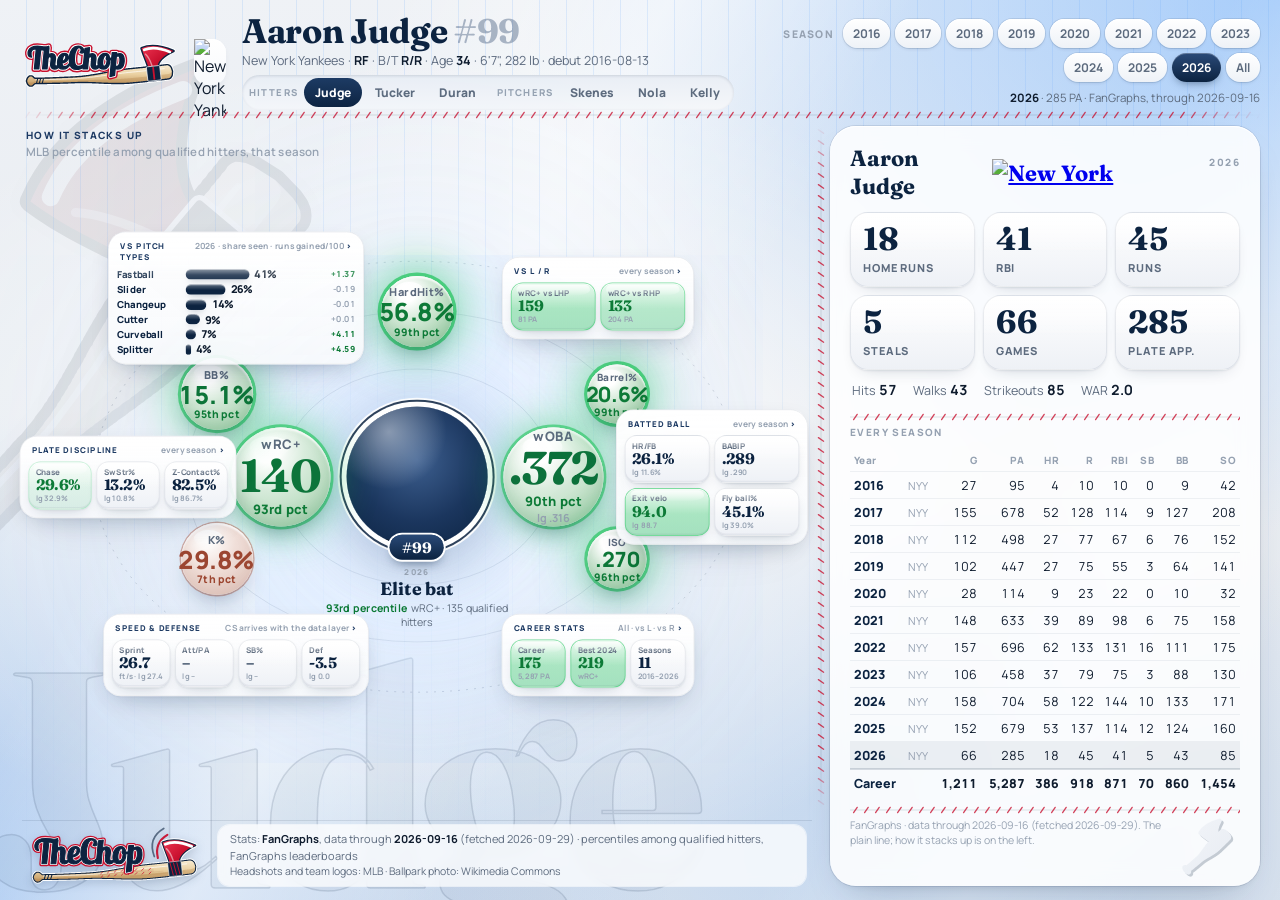
==== commit 1b108adf: "Update from TheChop 9118327: logo watermark, stitching, footer and seal; team-colour background by p" ====
--- a/index.html
+++ b/index.html
@@ -3,10 +3,10 @@
 <title>Aaron Judge · TheChop · Orbit + Cards</title><link rel="icon" href="data:image/svg+xml,%3Csvg%20xmlns%3D%22http%3A%2F%2Fwww.w3.org%2F2000%2Fsvg%22%20viewBox%3D%220%200%20100%20100%22%20role%3D%22img%22%20aria-label%3D%22TheChop%22%3E%3Ctitle%3ETheChop%20icon%3A%20bat-tomahawk%3C%2Ftitle%3E%3Crect%20x%3D%221%22%20y%3D%221%22%20width%3D%2298%22%20height%3D%2298%22%20rx%3D%2222%22%20fill%3D%22%230c2340%22%2F%3E%3Crect%20x%3D%225.5%22%20y%3D%225.5%22%20width%3D%2289%22%20height%3D%2289%22%20rx%3D%2218%22%20fill%3D%22none%22%20stroke%3D%22%23c8102e%22%20stroke-width%3D%222.5%22%2F%3E%3Cdefs%3E%3ClinearGradient%20id%3D%22icw%22%20x1%3D%220%22%20y1%3D%220%22%20x2%3D%220%22%20y2%3D%221%22%3E%3Cstop%20offset%3D%220%22%20stop-color%3D%22%23f8ecd2%22%2F%3E%3Cstop%20offset%3D%22.45%22%20stop-color%3D%22%23ead0a0%22%2F%3E%3Cstop%20offset%3D%221%22%20stop-color%3D%22%23c29760%22%2F%3E%3C%2FlinearGradient%3E%3ClinearGradient%20id%3D%22icr%22%20x1%3D%220%22%20y1%3D%220%22%20x2%3D%221%22%20y2%3D%221%22%3E%3Cstop%20offset%3D%220%22%20stop-color%3D%22%23ec3350%22%2F%3E%3Cstop%20offset%3D%22.6%22%20stop-color%3D%22%23c8102e%22%2F%3E%3Cstop%20offset%3D%221%22%20stop-color%3D%22%238f0b20%22%2F%3E%3C%2FlinearGradient%3E%3C%2Fdefs%3E%3Cpath%20d%3D%22M16%2C86%20L14.6%2C83.7%20L14.2%2C82.6%20L14%2C81.6%20L14%2C81.1%20L14.3%2C80.8%20L14.6%2C80.6%20L15.1%2C80.6%20L15.8%2C80.9%20L16.7%2C81.3%20L17.4%2C81.6%20L17.9%2C81.6%20L18.2%2C81.3%20L18.5%2C81.1%20L18.8%2C80.8%20L19.1%2C80.6%20L19.4%2C80.3%20L19.7%2C80.1%20L20%2C79.9%20L20.3%2C79.6%20L20.6%2C79.3%20L20.9%2C79.1%20L21.2%2C78.8%20L21.5%2C78.6%20L21.8%2C78.3%20L22.1%2C78.1%20L22.4%2C77.8%20L22.7%2C77.6%20L23%2C77.3%20L23.3%2C77%20L23.6%2C76.8%20L23.9%2C76.5%20L24.2%2C76.3%20L24.5%2C76%20L24.8%2C75.7%20L25.1%2C75.5%20L25.4%2C75.2%20L25.7%2C75%20L26%2C74.7%20L26.3%2C74.4%20L26.6%2C74.2%20L26.9%2C73.9%20L27.2%2C73.6%20L27.5%2C73.4%20L27.8%2C73.1%20L28.1%2C72.8%20L28.4%2C72.6%20L28.7%2C72.3%20L29%2C72%20L29.3%2C71.8%20L29.6%2C71.5%20L29.9%2C71.2%20L30.3%2C71%20L30.6%2C70.7%20L30.9%2C70.4%20L31.2%2C70.1%20L31.5%2C69.9%20L31.8%2C69.6%20L32.1%2C69.3%20L32.4%2C69.1%20L32.7%2C68.8%20L33%2C68.5%20L33.3%2C68.2%20L33.6%2C68%20L33.9%2C67.7%20L34.3%2C67.4%20L34.6%2C67.2%20L34.9%2C66.9%20L35.2%2C66.6%20L35.5%2C66.3%20L35.8%2C66%20L36.1%2C65.7%20L36.4%2C65.4%20L36.7%2C65.1%20L37%2C64.8%20L37.3%2C64.5%20L37.5%2C64.2%20L37.8%2C63.9%20L38.1%2C63.6%20L38.4%2C63.3%20L38.7%2C63%20L38.9%2C62.7%20L39.2%2C62.3%20L39.5%2C62%20L39.8%2C61.7%20L40%2C61.3%20L40.3%2C61%20L40.6%2C60.7%20L40.8%2C60.3%20L41.1%2C60%20L41.4%2C59.6%20L41.6%2C59.3%20L41.9%2C59%20L42.1%2C58.6%20L42.4%2C58.3%20L42.7%2C57.9%20L42.9%2C57.5%20L43.2%2C57.2%20L43.4%2C56.8%20L43.7%2C56.5%20L43.9%2C56.1%20L44.2%2C55.8%20L44.5%2C55.4%20L44.7%2C55.1%20L45%2C54.7%20L45.2%2C54.3%20L45.5%2C54%20L45.7%2C53.6%20L46%2C53.2%20L46.2%2C52.9%20L46.5%2C52.5%20L46.8%2C52.2%20L47%2C51.8%20L47.3%2C51.4%20L47.5%2C51.1%20L47.8%2C50.7%20L48%2C50.4%20L48.3%2C50%20L48.6%2C49.6%20L48.8%2C49.3%20L49.1%2C48.9%20L49.4%2C48.6%20L49.6%2C48.2%20L49.9%2C47.8%20L50.2%2C47.5%20L50.5%2C47.1%20L50.7%2C46.8%20L51%2C46.4%20L51.3%2C46.1%20L51.6%2C45.8%20L51.9%2C45.4%20L52.1%2C45.1%20L52.4%2C44.7%20L52.7%2C44.4%20L53%2C44%20L53.3%2C43.7%20L53.6%2C43.4%20L53.9%2C43.1%20L54.2%2C42.7%20L54.5%2C42.4%20L54.8%2C42.1%20L55.1%2C41.8%20L55.5%2C41.4%20L55.8%2C41.1%20L56.1%2C40.8%20L56.4%2C40.5%20L56.8%2C40.2%20L57.1%2C39.9%20L57.4%2C39.6%20L57.7%2C39.3%20L58.1%2C38.9%20L58.4%2C38.6%20L58.7%2C38.3%20L59.1%2C38%20L59.4%2C37.7%20L59.7%2C37.4%20L60%2C37.1%20L60.4%2C36.8%20L60.7%2C36.4%20L61%2C36.1%20L61.4%2C35.8%20L61.7%2C35.5%20L62%2C35.2%20L62.3%2C34.8%20L62.7%2C34.5%20L63%2C34.2%20L63.3%2C33.9%20L63.7%2C33.6%20L64%2C33.2%20L64.3%2C32.9%20L64.7%2C32.6%20L65%2C32.3%20L65.3%2C32%20L65.7%2C31.6%20L66%2C31.3%20L66.3%2C31%20L66.7%2C30.7%20L67%2C30.3%20L67.3%2C30%20L67.7%2C29.7%20L68%2C29.3%20L68.3%2C29%20L68.7%2C28.7%20L69%2C28.4%20L69.3%2C28%20L69.7%2C27.7%20L70%2C27.4%20L70.3%2C27%20L70.7%2C26.7%20L71%2C26.4%20L71.3%2C26%20L71.7%2C25.7%20L72%2C25.4%20L72.3%2C25%20L72.7%2C24.7%20L73.1%2C24.5%20L73.7%2C24.3%20L74.4%2C24.4%20L75.4%2C24.7%20L76.7%2C25.4%20L80%2C28%20L80%2C28%20L82.6%2C31.3%20L83.3%2C32.6%20L83.6%2C33.6%20L83.6%2C34.4%20L83.5%2C34.9%20L83.3%2C35.3%20L82.9%2C35.7%20L82.6%2C36%20L82.2%2C36.4%20L81.9%2C36.7%20L81.5%2C37%20L81.2%2C37.4%20L80.9%2C37.7%20L80.5%2C38%20L80.2%2C38.4%20L79.9%2C38.7%20L79.5%2C39.1%20L79.2%2C39.4%20L78.8%2C39.7%20L78.5%2C40.1%20L78.2%2C40.4%20L77.8%2C40.7%20L77.5%2C41%20L77.1%2C41.4%20L76.8%2C41.7%20L76.5%2C42%20L76.1%2C42.4%20L75.8%2C42.7%20L75.5%2C43%20L75.1%2C43.4%20L74.8%2C43.7%20L74.4%2C44%20L74.1%2C44.3%20L73.8%2C44.7%20L73.4%2C45%20L73.1%2C45.3%20L72.8%2C45.6%20L72.4%2C46%20L72.1%2C46.3%20L71.8%2C46.6%20L71.4%2C46.9%20L71.1%2C47.2%20L70.8%2C47.6%20L70.4%2C47.9%20L70.1%2C48.2%20L69.8%2C48.5%20L69.4%2C48.8%20L69.1%2C49.2%20L68.8%2C49.5%20L68.4%2C49.8%20L68.1%2C50.1%20L67.8%2C50.4%20L67.4%2C50.8%20L67.1%2C51.1%20L66.8%2C51.4%20L66.4%2C51.7%20L66.1%2C52%20L65.8%2C52.3%20L65.4%2C52.6%20L65.1%2C52.9%20L64.7%2C53.2%20L64.4%2C53.5%20L64%2C53.8%20L63.7%2C54.1%20L63.3%2C54.4%20L63%2C54.7%20L62.6%2C54.9%20L62.3%2C55.2%20L61.9%2C55.5%20L61.5%2C55.7%20L61.2%2C56%20L60.8%2C56.3%20L60.4%2C56.5%20L60%2C56.8%20L59.7%2C57%20L59.3%2C57.3%20L58.9%2C57.5%20L58.5%2C57.8%20L58.2%2C58%20L57.8%2C58.3%20L57.4%2C58.5%20L57%2C58.8%20L56.6%2C59%20L56.2%2C59.2%20L55.9%2C59.5%20L55.5%2C59.7%20L55.1%2C59.9%20L54.7%2C60.2%20L54.3%2C60.4%20L53.9%2C60.6%20L53.5%2C60.9%20L53.1%2C61.1%20L52.8%2C61.3%20L52.4%2C61.5%20L52%2C61.8%20L51.6%2C62%20L51.2%2C62.2%20L50.8%2C62.4%20L50.4%2C62.7%20L50.1%2C62.9%20L49.7%2C63.1%20L49.3%2C63.3%20L48.9%2C63.5%20L48.5%2C63.8%20L48.1%2C64%20L47.8%2C64.2%20L47.4%2C64.4%20L47%2C64.7%20L46.6%2C64.9%20L46.3%2C65.1%20L45.9%2C65.3%20L45.5%2C65.6%20L45.1%2C65.8%20L44.8%2C66%20L44.4%2C66.2%20L44%2C66.5%20L43.7%2C66.7%20L43.3%2C66.9%20L43%2C67.2%20L42.6%2C67.4%20L42.3%2C67.7%20L41.9%2C67.9%20L41.6%2C68.1%20L41.2%2C68.4%20L40.9%2C68.6%20L40.5%2C68.9%20L40.2%2C69.1%20L39.9%2C69.4%20L39.5%2C69.7%20L39.2%2C69.9%20L38.9%2C70.2%20L38.5%2C70.5%20L38.2%2C70.7%20L37.9%2C71%20L37.6%2C71.3%20L37.3%2C71.5%20L37%2C71.8%20L36.6%2C72.1%20L36.3%2C72.3%20L36%2C72.6%20L35.7%2C72.9%20L35.4%2C73.1%20L35.1%2C73.4%20L34.7%2C73.7%20L34.4%2C73.9%20L34.1%2C74.2%20L33.8%2C74.5%20L33.5%2C74.7%20L33.2%2C75%20L32.9%2C75.3%20L32.5%2C75.5%20L32.2%2C75.8%20L31.9%2C76%20L31.6%2C76.3%20L31.3%2C76.5%20L31%2C76.8%20L30.6%2C77.1%20L30.3%2C77.3%20L30%2C77.6%20L29.7%2C77.8%20L29.4%2C78.1%20L29.1%2C78.3%20L28.8%2C78.6%20L28.5%2C78.8%20L28.1%2C79.1%20L27.8%2C79.4%20L27.5%2C79.6%20L27.2%2C79.9%20L26.9%2C80.1%20L26.6%2C80.4%20L26.3%2C80.6%20L26%2C80.9%20L25.6%2C81.1%20L25.3%2C81.4%20L25%2C81.6%20L24.7%2C81.9%20L24.4%2C82.1%20L24.1%2C82.4%20L23.8%2C82.6%20L23.5%2C82.9%20L23.2%2C83.1%20L22.9%2C83.3%20L22.6%2C83.6%20L22.3%2C83.8%20L21.9%2C84.1%20L21.6%2C84.3%20L21.3%2C84.6%20L21%2C84.8%20L20.7%2C85.1%20L20.6%2C85.6%20L20.8%2C86.3%20L21%2C87.2%20L21.1%2C88%20L21%2C88.5%20L20.7%2C88.8%20L20.4%2C89%20L19.8%2C88.9%20L19%2C88.5%20L18%2C87.9%20L16%2C86Z%22%20fill%3D%22%23ffffff%22%20stroke%3D%22%23ffffff%22%20stroke-width%3D%226.8%22%20stroke-linejoin%3D%22round%22%2F%3E%3Cpath%20transform%3D%22translate%2866.6%2C41.2%29%20rotate%28-43.9%29%22%20d%3D%22M-6%2C-5.5%20C-6%2C-10.5%20-9.6%2C-18.6%20-10.2%2C-29.1%20Q4.1%2C-33.6%2024.5%2C-22.2%20C12.2%2C-18.6%206%2C-12%206%2C-5.5%20Z%22%20fill%3D%22%23ffffff%22%20stroke%3D%22%23ffffff%22%20stroke-width%3D%226.8%22%20stroke-linejoin%3D%22round%22%2F%3E%3Cpath%20d%3D%22M16%2C86%20L14.6%2C83.7%20L14.2%2C82.6%20L14%2C81.6%20L14%2C81.1%20L14.3%2C80.8%20L14.6%2C80.6%20L15.1%2C80.6%20L15.8%2C80.9%20L16.7%2C81.3%20L17.4%2C81.6%20L17.9%2C81.6%20L18.2%2C81.3%20L18.5%2C81.1%20L18.8%2C80.8%20L19.1%2C80.6%20L19.4%2C80.3%20L19.7%2C80.1%20L20%2C79.9%20L20.3%2C79.6%20L20.6%2C79.3%20L20.9%2C79.1%20L21.2%2C78.8%20L21.5%2C78.6%20L21.8%2C78.3%20L22.1%2C78.1%20L22.4%2C77.8%20L22.7%2C77.6%20L23%2C77.3%20L23.3%2C77%20L23.6%2C76.8%20L23.9%2C76.5%20L24.2%2C76.3%20L24.5%2C76%20L24.8%2C75.7%20L25.1%2C75.5%20L25.4%2C75.2%20L25.7%2C75%20L26%2C74.7%20L26.3%2C74.4%20L26.6%2C74.2%20L26.9%2C73.9%20L27.2%2C73.6%20L27.5%2C73.4%20L27.8%2C73.1%20L28.1%2C72.8%20L28.4%2C72.6%20L28.7%2C72.3%20L29%2C72%20L29.3%2C71.8%20L29.6%2C71.5%20L29.9%2C71.2%20L30.3%2C71%20L30.6%2C70.7%20L30.9%2C70.4%20L31.2%2C70.1%20L31.5%2C69.9%20L31.8%2C69.6%20L32.1%2C69.3%20L32.4%2C69.1%20L32.7%2C68.8%20L33%2C68.5%20L33.3%2C68.2%20L33.6%2C68%20L33.9%2C67.7%20L34.3%2C67.4%20L34.6%2C67.2%20L34.9%2C66.9%20L35.2%2C66.6%20L35.5%2C66.3%20L35.8%2C66%20L36.1%2C65.7%20L36.4%2C65.4%20L36.7%2C65.1%20L37%2C64.8%20L37.3%2C64.5%20L37.5%2C64.2%20L37.8%2C63.9%20L38.1%2C63.6%20L38.4%2C63.3%20L38.7%2C63%20L38.9%2C62.7%20L39.2%2C62.3%20L39.5%2C62%20L39.8%2C61.7%20L40%2C61.3%20L40.3%2C61%20L40.6%2C60.7%20L40.8%2C60.3%20L41.1%2C60%20L41.4%2C59.6%20L41.6%2C59.3%20L41.9%2C59%20L42.1%2C58.6%20L42.4%2C58.3%20L42.7%2C57.9%20L42.9%2C57.5%20L43.2%2C57.2%20L43.4%2C56.8%20L43.7%2C56.5%20L43.9%2C56.1%20L44.2%2C55.8%20L44.5%2C55.4%20L44.7%2C55.1%20L45%2C54.7%20L45.2%2C54.3%20L45.5%2C54%20L45.7%2C53.6%20L46%2C53.2%20L46.2%2C52.9%20L46.5%2C52.5%20L46.8%2C52.2%20L47%2C51.8%20L47.3%2C51.4%20L47.5%2C51.1%20L47.8%2C50.7%20L48%2C50.4%20L48.3%2C50%20L48.6%2C49.6%20L48.8%2C49.3%20L49.1%2C48.9%20L49.4%2C48.6%20L49.6%2C48.2%20L49.9%2C47.8%20L50.2%2C47.5%20L50.5%2C47.1%20L50.7%2C46.8%20L51%2C46.4%20L51.3%2C46.1%20L51.6%2C45.8%20L51.9%2C45.4%20L52.1%2C45.1%20L52.4%2C44.7%20L52.7%2C44.4%20L53%2C44%20L53.3%2C43.7%20L53.6%2C43.4%20L53.9%2C43.1%20L54.2%2C42.7%20L54.5%2C42.4%20L54.8%2C42.1%20L55.1%2C41.8%20L55.5%2C41.4%20L55.8%2C41.1%20L56.1%2C40.8%20L56.4%2C40.5%20L56.8%2C40.2%20L57.1%2C39.9%20L57.4%2C39.6%20L57.7%2C39.3%20L58.1%2C38.9%20L58.4%2C38.6%20L58.7%2C38.3%20L59.1%2C38%20L59.4%2C37.7%20L59.7%2C37.4%20L60%2C37.1%20L60.4%2C36.8%20L60.7%2C36.4%20L61%2C36.1%20L61.4%2C35.8%20L61.7%2C35.5%20L62%2C35.2%20L62.3%2C34.8%20L62.7%2C34.5%20L63%2C34.2%20L63.3%2C33.9%20L63.7%2C33.6%20L64%2C33.2%20L64.3%2C32.9%20L64.7%2C32.6%20L65%2C32.3%20L65.3%2C32%20L65.7%2C31.6%20L66%2C31.3%20L66.3%2C31%20L66.7%2C30.7%20L67%2C30.3%20L67.3%2C30%20L67.7%2C29.7%20L68%2C29.3%20L68.3%2C29%20L68.7%2C28.7%20L69%2C28.4%20L69.3%2C28%20L69.7%2C27.7%20L70%2C27.4%20L70.3%2C27%20L70.7%2C26.7%20L71%2C26.4%20L71.3%2C26%20L71.7%2C25.7%20L72%2C25.4%20L72.3%2C25%20L72.7%2C24.7%20L73.1%2C24.5%20L73.7%2C24.3%20L74.4%2C24.4%20L75.4%2C24.7%20L76.7%2C25.4%20L80%2C28%20L80%2C28%20L82.6%2C31.3%20L83.3%2C32.6%20L83.6%2C33.6%20L83.6%2C34.4%20L83.5%2C34.9%20L83.3%2C35.3%20L82.9%2C35.7%20L82.6%2C36%20L82.2%2C36.4%20L81.9%2C36.7%20L81.5%2C37%20L81.2%2C37.4%20L80.9%2C37.7%20L80.5%2C38%20L80.2%2C38.4%20L79.9%2C38.7%20L79.5%2C39.1%20L79.2%2C39.4%20L78.8%2C39.7%20L78.5%2C40.1%20L78.2%2C40.4%20L77.8%2C40.7%20L77.5%2C41%20L77.1%2C41.4%20L76.8%2C41.7%20L76.5%2C42%20L76.1%2C42.4%20L75.8%2C42.7%20L75.5%2C43%20L75.1%2C43.4%20L74.8%2C43.7%20L74.4%2C44%20L74.1%2C44.3%20L73.8%2C44.7%20L73.4%2C45%20L73.1%2C45.3%20L72.8%2C45.6%20L72.4%2C46%20L72.1%2C46.3%20L71.8%2C46.6%20L71.4%2C46.9%20L71.1%2C47.2%20L70.8%2C47.6%20L70.4%2C47.9%20L70.1%2C48.2%20L69.8%2C48.5%20L69.4%2C48.8%20L69.1%2C49.2%20L68.8%2C49.5%20L68.4%2C49.8%20L68.1%2C50.1%20L67.8%2C50.4%20L67.4%2C50.8%20L67.1%2C51.1%20L66.8%2C51.4%20L66.4%2C51.7%20L66.1%2C52%20L65.8%2C52.3%20L65.4%2C52.6%20L65.1%2C52.9%20L64.7%2C53.2%20L64.4%2C53.5%20L64%2C53.8%20L63.7%2C54.1%20L63.3%2C54.4%20L63%2C54.7%20L62.6%2C54.9%20L62.3%2C55.2%20L61.9%2C55.5%20L61.5%2C55.7%20L61.2%2C56%20L60.8%2C56.3%20L60.4%2C56.5%20L60%2C56.8%20L59.7%2C57%20L59.3%2C57.3%20L58.9%2C57.5%20L58.5%2C57.8%20L58.2%2C58%20L57.8%2C58.3%20L57.4%2C58.5%20L57%2C58.8%20L56.6%2C59%20L56.2%2C59.2%20L55.9%2C59.5%20L55.5%2C59.7%20L55.1%2C59.9%20L54.7%2C60.2%20L54.3%2C60.4%20L53.9%2C60.6%20L53.5%2C60.9%20L53.1%2C61.1%20L52.8%2C61.3%20L52.4%2C61.5%20L52%2C61.8%20L51.6%2C62%20L51.2%2C62.2%20L50.8%2C62.4%20L50.4%2C62.7%20L50.1%2C62.9%20L49.7%2C63.1%20L49.3%2C63.3%20L48.9%2C63.5%20L48.5%2C63.8%20L48.1%2C64%20L47.8%2C64.2%20L47.4%2C64.4%20L47%2C64.7%20L46.6%2C64.9%20L46.3%2C65.1%20L45.9%2C65.3%20L45.5%2C65.6%20L45.1%2C65.8%20L44.8%2C66%20L44.4%2C66.2%20L44%2C66.5%20L43.7%2C66.7%20L43.3%2C66.9%20L43%2C67.2%20L42.6%2C67.4%20L42.3%2C67.7%20L41.9%2C67.9%20L41.6%2C68.1%20L41.2%2C68.4%20L40.9%2C68.6%20L40.5%2C68.9%20L40.2%2C69.1%20L39.9%2C69.4%20L39.5%2C69.7%20L39.2%2C69.9%20L38.9%2C70.2%20L38.5%2C70.5%20L38.2%2C70.7%20L37.9%2C71%20L37.6%2C71.3%20L37.3%2C71.5%20L37%2C71.8%20L36.6%2C72.1%20L36.3%2C72.3%20L36%2C72.6%20L35.7%2C72.9%20L35.4%2C73.1%20L35.1%2C73.4%20L34.7%2C73.7%20L34.4%2C73.9%20L34.1%2C74.2%20L33.8%2C74.5%20L33.5%2C74.7%20L33.2%2C75%20L32.9%2C75.3%20L32.5%2C75.5%20L32.2%2C75.8%20L31.9%2C76%20L31.6%2C76.3%20L31.3%2C76.5%20L31%2C76.8%20L30.6%2C77.1%20L30.3%2C77.3%20L30%2C77.6%20L29.7%2C77.8%20L29.4%2C78.1%20L29.1%2C78.3%20L28.8%2C78.6%20L28.5%2C78.8%20L28.1%2C79.1%20L27.8%2C79.4%20L27.5%2C79.6%20L27.2%2C79.9%20L26.9%2C80.1%20L26.6%2C80.4%20L26.3%2C80.6%20L26%2C80.9%20L25.6%2C81.1%20L25.3%2C81.4%20L25%2C81.6%20L24.7%2C81.9%20L24.4%2C82.1%20L24.1%2C82.4%20L23.8%2C82.6%20L23.5%2C82.9%20L23.2%2C83.1%20L22.9%2C83.3%20L22.6%2C83.6%20L22.3%2C83.8%20L21.9%2C84.1%20L21.6%2C84.3%20L21.3%2C84.6%20L21%2C84.8%20L20.7%2C85.1%20L20.6%2C85.6%20L20.8%2C86.3%20L21%2C87.2%20L21.1%2C88%20L21%2C88.5%20L20.7%2C88.8%20L20.4%2C89%20L19.8%2C88.9%20L19%2C88.5%20L18%2C87.9%20L16%2C86Z%22%20fill%3D%22%230c2340%22%20stroke%3D%22%230c2340%22%20stroke-width%3D%223.6%22%20stroke-linejoin%3D%22round%22%2F%3E%3Cpath%20transform%3D%22translate%2866.6%2C41.2%29%20rotate%28-43.9%29%22%20d%3D%22M-6%2C-5.5%20C-6%2C-10.5%20-9.6%2C-18.6%20-10.2%2C-29.1%20Q4.1%2C-33.6%2024.5%2C-22.2%20C12.2%2C-18.6%206%2C-12%206%2C-5.5%20Z%22%20fill%3D%22%230c2340%22%20stroke%3D%22%230c2340%22%20stroke-width%3D%223.6%22%20stroke-linejoin%3D%22round%22%2F%3E%3Cpath%20d%3D%22M16%2C86%20L14.6%2C83.7%20L14.2%2C82.6%20L14%2C81.6%20L14%2C81.1%20L14.3%2C80.8%20L14.6%2C80.6%20L15.1%2C80.6%20L15.8%2C80.9%20L16.7%2C81.3%20L17.4%2C81.6%20L17.9%2C81.6%20L18.2%2C81.3%20L18.5%2C81.1%20L18.8%2C80.8%20L19.1%2C80.6%20L19.4%2C80.3%20L19.7%2C80.1%20L20%2C79.9%20L20.3%2C79.6%20L20.6%2C79.3%20L20.9%2C79.1%20L21.2%2C78.8%20L21.5%2C78.6%20L21.8%2C78.3%20L22.1%2C78.1%20L22.4%2C77.8%20L22.7%2C77.6%20L23%2C77.3%20L23.3%2C77%20L23.6%2C76.8%20L23.9%2C76.5%20L24.2%2C76.3%20L24.5%2C76%20L24.8%2C75.7%20L25.1%2C75.5%20L25.4%2C75.2%20L25.7%2C75%20L26%2C74.7%20L26.3%2C74.4%20L26.6%2C74.2%20L26.9%2C73.9%20L27.2%2C73.6%20L27.5%2C73.4%20L27.8%2C73.1%20L28.1%2C72.8%20L28.4%2C72.6%20L28.7%2C72.3%20L29%2C72%20L29.3%2C71.8%20L29.6%2C71.5%20L29.9%2C71.2%20L30.3%2C71%20L30.6%2C70.7%20L30.9%2C70.4%20L31.2%2C70.1%20L31.5%2C69.9%20L31.8%2C69.6%20L32.1%2C69.3%20L32.4%2C69.1%20L32.7%2C68.8%20L33%2C68.5%20L33.3%2C68.2%20L33.6%2C68%20L33.9%2C67.7%20L34.3%2C67.4%20L34.6%2C67.2%20L34.9%2C66.9%20L35.2%2C66.6%20L35.5%2C66.3%20L35.8%2C66%20L36.1%2C65.7%20L36.4%2C65.4%20L36.7%2C65.1%20L37%2C64.8%20L37.3%2C64.5%20L37.5%2C64.2%20L37.8%2C63.9%20L38.1%2C63.6%20L38.4%2C63.3%20L38.7%2C63%20L38.9%2C62.7%20L39.2%2C62.3%20L39.5%2C62%20L39.8%2C61.7%20L40%2C61.3%20L40.3%2C61%20L40.6%2C60.7%20L40.8%2C60.3%20L41.1%2C60%20L41.4%2C59.6%20L41.6%2C59.3%20L41.9%2C59%20L42.1%2C58.6%20L42.4%2C58.3%20L42.7%2C57.9%20L42.9%2C57.5%20L43.2%2C57.2%20L43.4%2C56.8%20L43.7%2C56.5%20L43.9%2C56.1%20L44.2%2C55.8%20L44.5%2C55.4%20L44.7%2C55.1%20L45%2C54.7%20L45.2%2C54.3%20L45.5%2C54%20L45.7%2C53.6%20L46%2C53.2%20L46.2%2C52.9%20L46.5%2C52.5%20L46.8%2C52.2%20L47%2C51.8%20L47.3%2C51.4%20L47.5%2C51.1%20L47.8%2C50.7%20L48%2C50.4%20L48.3%2C50%20L48.6%2C49.6%20L48.8%2C49.3%20L49.1%2C48.9%20L49.4%2C48.6%20L49.6%2C48.2%20L49.9%2C47.8%20L50.2%2C47.5%20L50.5%2C47.1%20L50.7%2C46.8%20L51%2C46.4%20L51.3%2C46.1%20L51.6%2C45.8%20L51.9%2C45.4%20L52.1%2C45.1%20L52.4%2C44.7%20L52.7%2C44.4%20L53%2C44%20L53.3%2C43.7%20L53.6%2C43.4%20L53.9%2C43.1%20L54.2%2C42.7%20L54.5%2C42.4%20L54.8%2C42.1%20L55.1%2C41.8%20L55.5%2C41.4%20L55.8%2C41.1%20L56.1%2C40.8%20L56.4%2C40.5%20L56.8%2C40.2%20L57.1%2C39.9%20L57.4%2C39.6%20L57.7%2C39.3%20L58.1%2C38.9%20L58.4%2C38.6%20L58.7%2C38.3%20L59.1%2C38%20L59.4%2C37.7%20L59.7%2C37.4%20L60%2C37.1%20L60.4%2C36.8%20L60.7%2C36.4%20L61%2C36.1%20L61.4%2C35.8%20L61.7%2C35.5%20L62%2C35.2%20L62.3%2C34.8%20L62.7%2C34.5%20L63%2C34.2%20L63.3%2C33.9%20L63.7%2C33.6%20L64%2C33.2%20L64.3%2C32.9%20L64.7%2C32.6%20L65%2C32.3%20L65.3%2C32%20L65.7%2C31.6%20L66%2C31.3%20L66.3%2C31%20L66.7%2C30.7%20L67%2C30.3%20L67.3%2C30%20L67.7%2C29.7%20L68%2C29.3%20L68.3%2C29%20L68.7%2C28.7%20L69%2C28.4%20L69.3%2C28%20L69.7%2C27.7%20L70%2C27.4%20L70.3%2C27%20L70.7%2C26.7%20L71%2C26.4%20L71.3%2C26%20L71.7%2C25.7%20L72%2C25.4%20L72.3%2C25%20L72.7%2C24.7%20L73.1%2C24.5%20L73.7%2C24.3%20L74.4%2C24.4%20L75.4%2C24.7%20L76.7%2C25.4%20L80%2C28%20L80%2C28%20L82.6%2C31.3%20L83.3%2C32.6%20L83.6%2C33.6%20L83.6%2C34.4%20L83.5%2C34.9%20L83.3%2C35.3%20L82.9%2C35.7%20L82.6%2C36%20L82.2%2C36.4%20L81.9%2C36.7%20L81.5%2C37%20L81.2%2C37.4%20L80.9%2C37.7%20L80.5%2C38%20L80.2%2C38.4%20L79.9%2C38.7%20L79.5%2C39.1%20L79.2%2C39.4%20L78.8%2C39.7%20L78.5%2C40.1%20L78.2%2C40.4%20L77.8%2C40.7%20L77.5%2C41%20L77.1%2C41.4%20L76.8%2C41.7%20L76.5%2C42%20L76.1%2C42.4%20L75.8%2C42.7%20L75.5%2C43%20L75.1%2C43.4%20L74.8%2C43.7%20L74.4%2C44%20L74.1%2C44.3%20L73.8%2C44.7%20L73.4%2C45%20L73.1%2C45.3%20L72.8%2C45.6%20L72.4%2C46%20L72.1%2C46.3%20L71.8%2C46.6%20L71.4%2C46.9%20L71.1%2C47.2%20L70.8%2C47.6%20L70.4%2C47.9%20L70.1%2C48.2%20L69.8%2C48.5%20L69.4%2C48.8%20L69.1%2C49.2%20L68.8%2C49.5%20L68.4%2C49.8%20L68.1%2C50.1%20L67.8%2C50.4%20L67.4%2C50.8%20L67.1%2C51.1%20L66.8%2C51.4%20L66.4%2C51.7%20L66.1%2C52%20L65.8%2C52.3%20L65.4%2C52.6%20L65.1%2C52.9%20L64.7%2C53.2%20L64.4%2C53.5%20L64%2C53.8%20L63.7%2C54.1%20L63.3%2C54.4%20L63%2C54.7%20L62.6%2C54.9%20L62.3%2C55.2%20L61.9%2C55.5%20L61.5%2C55.7%20L61.2%2C56%20L60.8%2C56.3%20L60.4%2C56.5%20L60%2C56.8%20L59.7%2C57%20L59.3%2C57.3%20L58.9%2C57.5%20L58.5%2C57.8%20L58.2%2C58%20L57.8%2C58.3%20L57.4%2C58.5%20L57%2C58.8%20L56.6%2C59%20L56.2%2C59.2%20L55.9%2C59.5%20L55.5%2C59.7%20L55.1%2C59.9%20L54.7%2C60.2%20L54.3%2C60.4%20L53.9%2C60.6%20L53.5%2C60.9%20L53.1%2C61.1%20L52.8%2C61.3%20L52.4%2C61.5%20L52%2C61.8%20L51.6%2C62%20L51.2%2C62.2%20L50.8%2C62.4%20L50.4%2C62.7%20L50.1%2C62.9%20L49.7%2C63.1%20L49.3%2C63.3%20L48.9%2C63.5%20L48.5%2C63.8%20L48.1%2C64%20L47.8%2C64.2%20L47.4%2C64.4%20L47%2C64.7%20L46.6%2C64.9%20L46.3%2C65.1%20L45.9%2C65.3%20L45.5%2C65.6%20L45.1%2C65.8%20L44.8%2C66%20L44.4%2C66.2%20L44%2C66.5%20L43.7%2C66.7%20L43.3%2C66.9%20L43%2C67.2%20L42.6%2C67.4%20L42.3%2C67.7%20L41.9%2C67.9%20L41.6%2C68.1%20L41.2%2C68.4%20L40.9%2C68.6%20L40.5%2C68.9%20L40.2%2C69.1%20L39.9%2C69.4%20L39.5%2C69.7%20L39.2%2C69.9%20L38.9%2C70.2%20L38.5%2C70.5%20L38.2%2C70.7%20L37.9%2C71%20L37.6%2C71.3%20L37.3%2C71.5%20L37%2C71.8%20L36.6%2C72.1%20L36.3%2C72.3%20L36%2C72.6%20L35.7%2C72.9%20L35.4%2C73.1%20L35.1%2C73.4%20L34.7%2C73.7%20L34.4%2C73.9%20L34.1%2C74.2%20L33.8%2C74.5%20L33.5%2C74.7%20L33.2%2C75%20L32.9%2C75.3%20L32.5%2C75.5%20L32.2%2C75.8%20L31.9%2C76%20L31.6%2C76.3%20L31.3%2C76.5%20L31%2C76.8%20L30.6%2C77.1%20L30.3%2C77.3%20L30%2C77.6%20L29.7%2C77.8%20L29.4%2C78.1%20L29.1%2C78.3%20L28.8%2C78.6%20L28.5%2C78.8%20L28.1%2C79.1%20L27.8%2C79.4%20L27.5%2C79.6%20L27.2%2C79.9%20L26.9%2C80.1%20L26.6%2C80.4%20L26.3%2C80.6%20L26%2C80.9%20L25.6%2C81.1%20L25.3%2C81.4%20L25%2C81.6%20L24.7%2C81.9%20L24.4%2C82.1%20L24.1%2C82.4%20L23.8%2C82.6%20L23.5%2C82.9%20L23.2%2C83.1%20L22.9%2C83.3%20L22.6%2C83.6%20L22.3%2C83.8%20L21.9%2C84.1%20L21.6%2C84.3%20L21.3%2C84.6%20L21%2C84.8%20L20.7%2C85.1%20L20.6%2C85.6%20L20.8%2C86.3%20L21%2C87.2%20L21.1%2C88%20L21%2C88.5%20L20.7%2C88.8%20L20.4%2C89%20L19.8%2C88.9%20L19%2C88.5%20L18%2C87.9%20L16%2C86Z%22%20fill%3D%22url%28%23icw%29%22%2F%3E%3Cpath%20d%3D%22M16%2C86%20L16.9%2C86.5%20L17.4%2C86.6%20L17.9%2C86.5%20L18.3%2C86.4%20L18.6%2C86.2%20L18.9%2C85.9%20L19.2%2C85.6%20L19.3%2C85.2%20L19.4%2C84.7%20L19.6%2C84.3%20L19.8%2C83.9%20L20.1%2C83.7%20L20.4%2C83.4%20L20.7%2C83.2%20L21%2C83%20L21.3%2C82.7%20L21.6%2C82.5%20L21.9%2C82.2%20L22.2%2C82%20L22.5%2C81.7%20L22.8%2C81.5%20L23.2%2C81.2%20L23.5%2C81%20L23.8%2C80.7%20L24.1%2C80.5%20L24.4%2C80.2%20L24.7%2C80%20L25%2C79.7%20L25.3%2C79.5%20L25.6%2C79.2%20L25.9%2C78.9%20L26.2%2C78.7%20L26.5%2C78.4%20L26.8%2C78.2%20L27.2%2C77.9%20L27.5%2C77.7%20L27.8%2C77.4%20L28.1%2C77.2%20L28.4%2C76.9%20L28.7%2C76.6%20L29%2C76.4%20L29.3%2C76.1%20L29.6%2C75.9%20L29.9%2C75.6%20L30.3%2C75.3%20L30.6%2C75.1%20L30.9%2C74.8%20L31.2%2C74.6%20L31.5%2C74.3%20L31.8%2C74%20L32.1%2C73.8%20L32.4%2C73.5%20L32.7%2C73.2%20L33.1%2C73%20L33.4%2C72.7%20L33.7%2C72.4%20L34%2C72.2%20L34.3%2C71.9%20L34.6%2C71.6%20L34.9%2C71.4%20L35.3%2C71.1%20L35.6%2C70.8%20L35.9%2C70.6%20L36.2%2C70.3%20L36.5%2C70%20L36.8%2C69.7%20L37.1%2C69.5%20L37.5%2C69.2%20L37.8%2C68.9%20L38.1%2C68.7%20L38.4%2C68.4%20L38.7%2C68.1%20L39%2C67.8%20L39.4%2C67.6%20L39.7%2C67.3%20L40%2C67%20L40.3%2C66.8%20L40.7%2C66.5%20L41%2C66.2%20L41.3%2C66%20L41.7%2C65.7%20L42%2C65.4%20L42.3%2C65.2%20L42.7%2C64.9%20L43%2C64.7%20L43.3%2C64.4%20L43.7%2C64.1%20L44%2C63.9%20L44.3%2C63.6%20L44.7%2C63.3%20L45%2C63.1%20L45.3%2C62.8%20L45.7%2C62.5%20L46%2C62.3%20L46.4%2C62%20L46.7%2C61.7%20L47%2C61.5%20L47.4%2C61.2%20L47.7%2C60.9%20L48.1%2C60.7%20L48.4%2C60.4%20L48.8%2C60.1%20L49.1%2C59.9%20L49.4%2C59.6%20L49.8%2C59.3%20L50.1%2C59.1%20L50.5%2C58.8%20L50.8%2C58.5%20L51.2%2C58.3%20L51.5%2C58%20L51.9%2C57.7%20L52.2%2C57.4%20L52.5%2C57.2%20L52.9%2C56.9%20L53.2%2C56.6%20L53.6%2C56.4%20L53.9%2C56.1%20L54.3%2C55.8%20L54.6%2C55.5%20L55%2C55.2%20L55.3%2C55%20L55.6%2C54.7%20L56%2C54.4%20L56.3%2C54.1%20L56.7%2C53.8%20L57%2C53.5%20L57.4%2C53.3%20L57.7%2C53%20L58%2C52.7%20L58.4%2C52.4%20L58.7%2C52.1%20L59.1%2C51.8%20L59.4%2C51.5%20L59.7%2C51.2%20L60.1%2C50.9%20L60.4%2C50.6%20L60.8%2C50.3%20L61.1%2C50%20L61.4%2C49.7%20L61.8%2C49.4%20L62.1%2C49.1%20L62.4%2C48.8%20L62.8%2C48.5%20L63.1%2C48.2%20L63.4%2C47.8%20L63.7%2C47.5%20L64.1%2C47.2%20L64.4%2C46.9%20L64.7%2C46.6%20L65.1%2C46.3%20L65.4%2C46%20L65.7%2C45.6%20L66.1%2C45.3%20L66.4%2C45%20L66.7%2C44.7%20L67.1%2C44.4%20L67.4%2C44.1%20L67.7%2C43.7%20L68%2C43.4%20L68.4%2C43.1%20L68.7%2C42.8%20L69%2C42.4%20L69.4%2C42.1%20L69.7%2C41.8%20L70%2C41.5%20L70.4%2C41.2%20L70.7%2C40.8%20L71.1%2C40.5%20L71.4%2C40.2%20L71.7%2C39.9%20L72.1%2C39.5%20L72.4%2C39.2%20L72.7%2C38.9%20L73.1%2C38.5%20L73.4%2C38.2%20L73.7%2C37.9%20L74.1%2C37.6%20L74.4%2C37.2%20L74.7%2C36.9%20L75.1%2C36.6%20L75.4%2C36.2%20L75.8%2C35.9%20L76.1%2C35.6%20L76.4%2C35.2%20L76.8%2C34.9%20L77.1%2C34.6%20L77.4%2C34.2%20L77.8%2C33.9%20L78.1%2C33.6%20L78.5%2C33.2%20L78.8%2C32.9%20L79.1%2C32.6%20L79.5%2C32.2%20L79.8%2C31.9%20L80.1%2C31.5%20L80.4%2C31.1%20L80.6%2C30.6%20L80.7%2C30.1%20L80.7%2C29.4%20L80%2C28%20L80%2C28%20L82.6%2C31.3%20L83.3%2C32.6%20L83.6%2C33.6%20L83.6%2C34.4%20L83.5%2C34.9%20L83.3%2C35.3%20L82.9%2C35.7%20L82.6%2C36%20L82.2%2C36.4%20L81.9%2C36.7%20L81.5%2C37%20L81.2%2C37.4%20L80.9%2C37.7%20L80.5%2C38%20L80.2%2C38.4%20L79.9%2C38.7%20L79.5%2C39.1%20L79.2%2C39.4%20L78.8%2C39.7%20L78.5%2C40.1%20L78.2%2C40.4%20L77.8%2C40.7%20L77.5%2C41%20L77.1%2C41.4%20L76.8%2C41.7%20L76.5%2C42%20L76.1%2C42.4%20L75.8%2C42.7%20L75.5%2C43%20L75.1%2C43.4%20L74.8%2C43.7%20L74.4%2C44%20L74.1%2C44.3%20L73.8%2C44.7%20L73.4%2C45%20L73.1%2C45.3%20L72.8%2C45.6%20L72.4%2C46%20L72.1%2C46.3%20L71.8%2C46.6%20L71.4%2C46.9%20L71.1%2C47.2%20L70.8%2C47.6%20L70.4%2C47.9%20L70.1%2C48.2%20L69.8%2C48.5%20L69.4%2C48.8%20L69.1%2C49.2%20L68.8%2C49.5%20L68.4%2C49.8%20L68.1%2C50.1%20L67.8%2C50.4%20L67.4%2C50.8%20L67.1%2C51.1%20L66.8%2C51.4%20L66.4%2C51.7%20L66.1%2C52%20L65.8%2C52.3%20L65.4%2C52.6%20L65.1%2C52.9%20L64.7%2C53.2%20L64.4%2C53.5%20L64%2C53.8%20L63.7%2C54.1%20L63.3%2C54.4%20L63%2C54.7%20L62.6%2C54.9%20L62.3%2C55.2%20L61.9%2C55.5%20L61.5%2C55.7%20L61.2%2C56%20L60.8%2C56.3%20L60.4%2C56.5%20L60%2C56.8%20L59.7%2C57%20L59.3%2C57.3%20L58.9%2C57.5%20L58.5%2C57.8%20L58.2%2C58%20L57.8%2C58.3%20L57.4%2C58.5%20L57%2C58.8%20L56.6%2C59%20L56.2%2C59.2%20L55.9%2C59.5%20L55.5%2C59.7%20L55.1%2C59.9%20L54.7%2C60.2%20L54.3%2C60.4%20L53.9%2C60.6%20L53.5%2C60.9%20L53.1%2C61.1%20L52.8%2C61.3%20L52.4%2C61.5%20L52%2C61.8%20L51.6%2C62%20L51.2%2C62.2%20L50.8%2C62.4%20L50.4%2C62.7%20L50.1%2C62.9%20L49.7%2C63.1%20L49.3%2C63.3%20L48.9%2C63.5%20L48.5%2C63.8%20L48.1%2C64%20L47.8%2C64.2%20L47.4%2C64.4%20L47%2C64.7%20L46.6%2C64.9%20L46.3%2C65.1%20L45.9%2C65.3%20L45.5%2C65.6%20L45.1%2C65.8%20L44.8%2C66%20L44.4%2C66.2%20L44%2C66.5%20L43.7%2C66.7%20L43.3%2C66.9%20L43%2C67.2%20L42.6%2C67.4%20L42.3%2C67.7%20L41.9%2C67.9%20L41.6%2C68.1%20L41.2%2C68.4%20L40.9%2C68.6%20L40.5%2C68.9%20L40.2%2C69.1%20L39.9%2C69.4%20L39.5%2C69.7%20L39.2%2C69.9%20L38.9%2C70.2%20L38.5%2C70.5%20L38.2%2C70.7%20L37.9%2C71%20L37.6%2C71.3%20L37.3%2C71.5%20L37%2C71.8%20L36.6%2C72.1%20L36.3%2C72.3%20L36%2C72.6%20L35.7%2C72.9%20L35.4%2C73.1%20L35.1%2C73.4%20L34.7%2C73.7%20L34.4%2C73.9%20L34.1%2C74.2%20L33.8%2C74.5%20L33.5%2C74.7%20L33.2%2C75%20L32.9%2C75.3%20L32.5%2C75.5%20L32.2%2C75.8%20L31.9%2C76%20L31.6%2C76.3%20L31.3%2C76.5%20L31%2C76.8%20L30.6%2C77.1%20L30.3%2C77.3%20L30%2C77.6%20L29.7%2C77.8%20L29.4%2C78.1%20L29.1%2C78.3%20L28.8%2C78.6%20L28.5%2C78.8%20L28.1%2C79.1%20L27.8%2C79.4%20L27.5%2C79.6%20L27.2%2C79.9%20L26.9%2C80.1%20L26.6%2C80.4%20L26.3%2C80.6%20L26%2C80.9%20L25.6%2C81.1%20L25.3%2C81.4%20L25%2C81.6%20L24.7%2C81.9%20L24.4%2C82.1%20L24.1%2C82.4%20L23.8%2C82.6%20L23.5%2C82.9%20L23.2%2C83.1%20L22.9%2C83.3%20L22.6%2C83.6%20L22.3%2C83.8%20L21.9%2C84.1%20L21.6%2C84.3%20L21.3%2C84.6%20L21%2C84.8%20L20.7%2C85.1%20L20.6%2C85.6%20L20.8%2C86.3%20L21%2C87.2%20L21.1%2C88%20L21%2C88.5%20L20.7%2C88.8%20L20.4%2C89%20L19.8%2C88.9%20L19%2C88.5%20L18%2C87.9%20L16%2C86Z%22%20fill%3D%22%23a8783f%22%20fill-opacity%3D%22.28%22%2F%3E%3Cpath%20d%3D%22M18.8%2C82.1%20L20.2%2C81%20L21.5%2C79.9%20L22.9%2C78.8%20L24.2%2C77.6%20L25.6%2C76.5%20L26.9%2C75.3%20L28.3%2C74.2%20L29.6%2C73%20L31%2C71.8%20L32.4%2C70.6%20L33.7%2C69.4%20L35.1%2C68.2%20L36.5%2C66.9%20L37.9%2C65.7%20L39.2%2C64.4%20L40.5%2C63%20L41.8%2C61.6%20L43.1%2C60.2%20L44.3%2C58.8%20L45.6%2C57.3%20L46.9%2C55.9%20L48.1%2C54.4%20L49.4%2C52.9%20L50.7%2C51.4%20L52%2C49.9%20L53.3%2C48.5%20L54.7%2C47%20L56.1%2C45.6%20L57.5%2C44.2%20L58.9%2C42.8%20L60.4%2C41.4%20L61.8%2C40%20L63.3%2C38.6%20L64.8%2C37.2%20L66.3%2C35.7%20L67.7%2C34.3%20L69.2%2C32.9%20L70.7%2C31.4%20L72.2%2C29.9%20L73.7%2C28.4%22%20fill%3D%22none%22%20stroke%3D%22%23fff%22%20stroke-opacity%3D%22.75%22%20stroke-width%3D%221.1%22%20stroke-linecap%3D%22round%22%2F%3E%3Cpath%20d%3D%22M21.3%2C84.6%20L19%2C80.7%22%20stroke%3D%22%230c2340%22%20stroke-width%3D%221.2%22%20stroke-linecap%3D%22round%22%2F%3E%3Cpath%20d%3D%22M22.6%2C83.6%20L20.2%2C79.7%22%20stroke%3D%22%230c2340%22%20stroke-width%3D%221.2%22%20stroke-linecap%3D%22round%22%2F%3E%3Cpath%20d%3D%22M23.8%2C82.6%20L21.4%2C78.7%22%20stroke%3D%22%230c2340%22%20stroke-width%3D%221.2%22%20stroke-linecap%3D%22round%22%2F%3E%3Cg%20transform%3D%22translate%2866.6%2C41.2%29%20rotate%28-43.9%29%22%3E%3Cpath%20d%3D%22M-6%2C-5.5%20C-6%2C-10.5%20-9.6%2C-18.6%20-10.2%2C-29.1%20Q4.1%2C-33.6%2024.5%2C-22.2%20C12.2%2C-18.6%206%2C-12%206%2C-5.5%20Z%22%20fill%3D%22url%28%23icr%29%22%2F%3E%3Cpath%20d%3D%22M-7.5%2C-27%20Q4.1%2C-30.6%2020.4%2C-21.6%22%20fill%3D%22none%22%20stroke%3D%22%23ffffff%22%20stroke-width%3D%223%22%20stroke-linecap%3D%22round%22%2F%3E%3Cpath%20d%3D%22M-1.2%2C-9%20Q-3.6%2C-18%20-6.8%2C-22.2%22%20fill%3D%22none%22%20stroke%3D%22%23fff%22%20stroke-opacity%3D%22.5%22%20stroke-width%3D%221.5%22%20stroke-linecap%3D%22round%22%2F%3E%3Crect%20x%3D%22-8.6%22%20y%3D%22-8.4%22%20width%3D%2217.3%22%20height%3D%2216.8%22%20rx%3D%221.2%22%20fill%3D%22%230c2340%22%20stroke%3D%22%23ffffff%22%20stroke-width%3D%220.9%22%2F%3E%3Cpath%20d%3D%22M0%2C-7.2%20L0%2C7.2%22%20stroke%3D%22%23c8102e%22%20stroke-width%3D%222.1%22%2F%3E%3C%2Fg%3E%3C%2Fsvg%3E">
 <link rel="preconnect" href="https://fonts.googleapis.com">
 <link href="https://fonts.googleapis.com/css2?family=Fraunces:opsz,wght@9..144,500;9..144,600;9..144,700&family=Manrope:wght@400;500;600;700;800&display=swap" rel="stylesheet">
-<style>.tclogo{display:inline-flex;align-items:center;flex:none;transition:transform .18s ease,filter .18s ease}.tclogo:hover{transform:translateY(-2px);filter:drop-shadow(0 4px 6px rgba(12,35,64,.25))}.tclogo svg{height:30px;width:auto;display:block}.tclogo .lg-icon{display:none}@media (max-width:820px){.tclogo .lg-full{display:none}.tclogo .lg-icon{display:block}}
+<style>.tclogo{display:inline-flex;align-items:center;flex:none;transition:transform .18s ease,filter .18s ease}.tclogo:hover{transform:translateY(-2px);filter:drop-shadow(0 4px 6px rgba(12,35,64,.25))}.tclogo svg{height:52px;width:auto;display:block}.tclogo .lg-icon{display:none}@media (max-width:820px){.tclogo .lg-full{display:none}.tclogo .lg-icon{display:block}.tclogo svg{height:42px}}
 
 :root{--navy:#0c2340;--navy2:#1d3a63;--ink:#0f1c2e;--mut:#5d6b7e;--faint:#95a1b1;--hair:rgba(12,35,64,.10);
-  --good:#16a34a;--goodk:#0d7a37;--bad:#9b7f76;--neu:#9aa0b2;--style:#6f7d93;
+  --good:#16a34a;--goodk:#0d7a37;--bad:#b0583f;--badk:#9c4631;--neu:#9aa0b2;--style:#6f7d93;
   --card:linear-gradient(180deg,#ffffff 0%,#f7f9fc 100%);
   --sh:0 1px 0 #fff inset,0 18px 40px -22px rgba(12,35,64,.35),0 3px 10px -4px rgba(12,35,64,.12);}
 *{box-sizing:border-box}
@@ -69,8 +69,9 @@
   box-shadow:inset 0 -8px 16px rgba(10,90,40,.12),inset 0 2px 2px #fff,0 14px 24px -12px rgba(12,35,64,.45),
    0 0 0 calc(1px + var(--i)*2.5px) rgba(34,197,94,calc(.22 + var(--i)*.5)),0 0 calc(10px + var(--i)*36px) calc(var(--i)*8px) rgba(34,197,94,calc(.14 + var(--i)*.40))}
 .pl.g b{color:color-mix(in oklab,var(--goodk) calc(55% + var(--i)*45%),var(--navy))}
-.pl.b{background:radial-gradient(circle at 36% 24%,#fbfaf9 0%,#f1eeec 40%,#e1dcd9 100%)}
-.pl.b b{color:#8a6f66}
+.pl.b{background:radial-gradient(circle at 36% 24%,#fff 0%,#fdf9f7 12%,color-mix(in oklab,var(--bad) calc(var(--i)*7% + 7%),#f7f1ee) 40%,color-mix(in oklab,var(--bad) calc(var(--i)*12% + 14%),#ebe4e1) 100%);
+  box-shadow:inset 0 -8px 16px rgba(120,50,30,.08),inset 0 2px 2px #fff,0 14px 24px -12px rgba(12,35,64,.4),0 0 0 1.5px rgba(176,88,63,calc(.32 + var(--i)*.2))}
+.pl.b b{color:var(--badk)}
 .pl.pin{outline:2px solid var(--navy);outline-offset:4px}
 .pl.big .lab{font-size:13px}
 .pl.big b{font-family:Fraunces,serif;font-weight:700;font-size:46px}
@@ -98,7 +99,8 @@
 .bt .lg{font-size:9.5px;color:var(--faint);font-weight:700;white-space:nowrap}
 .bt.g{border-color:rgba(34,197,94,calc(.22 + var(--i)*.35))}
 .bt.g .v{color:var(--goodk)}
-.bt.b .v{color:#8a6f66}
+.bt.b{border-color:rgba(176,88,63,calc(.22 + var(--i)*.2))}
+.bt.b .v{color:var(--badk)}
 /* career sheet: every season, All / vs L / vs R */
 #sheet{grid-column:1/3;grid-row:2;overflow:auto;z-index:20;min-height:0;display:flex;flex-direction:column;border-radius:26px;background:rgba(255,255,255,.97);backdrop-filter:blur(12px);
   box-shadow:0 1px 0 #fff inset,0 30px 70px -30px rgba(12,35,64,.45),0 0 0 1px var(--hair);padding:18px 24px 14px}
@@ -124,7 +126,7 @@
 .ct th.grp{top:0;text-align:center;color:var(--faint);font-size:9.5px;letter-spacing:.14em;text-transform:uppercase;padding:6px 8px 2px;border-bottom:0}
 .ct td{text-align:right;padding:8px 10px;border-bottom:1px solid rgba(12,35,64,.05)}
 .ct td.g{color:var(--goodk);font-weight:800;background:rgba(34,197,94,calc(.07 + var(--i)*.26))}
-.ct td.b{color:#8a6f66}
+.ct td.b{color:var(--badk);font-weight:700;background:rgba(176,88,63,calc(.06 + var(--i,0)*.08))}
 .ct td.st{color:var(--mut)}
 .ct td.lk{color:#5b3fb0;font-weight:800;background:rgba(139,92,246,.14);box-shadow:inset 0 0 0 1px rgba(139,92,246,.35)}
 .bt.lk{border-color:rgba(139,92,246,.5)}.bt.lk .v{color:#5b3fb0}
@@ -134,6 +136,7 @@
 .ct tr.sel .sy{color:#fff;background:linear-gradient(90deg,#2a4a78,var(--navy))}
 .ct tr.tot td{font-weight:800;border-top:2px solid rgba(12,35,64,.18);background:#f7f9fc}
 .ct tr.tot td.g{background:rgba(34,197,94,calc(.07 + var(--i)*.26))}
+.ct tr.tot td.b{background:rgba(176,88,63,calc(.06 + var(--i,0)*.08))}
 .ct tr.lowpa td:not(.sy){opacity:.5}
 body.flat .ct{font-size:12.5px}body.flat .ct td{padding:6px 8px}
 .ct .pa small{color:var(--faint);font-weight:600}
@@ -142,11 +145,12 @@
 .mo{width:26px;height:26px;border-radius:50%;display:grid;place-items:center;font-size:8.5px;font-weight:800;color:var(--mut);
   background:radial-gradient(circle at 36% 26%,#fff 0 18%,#e8edf3 60%,#d2dae5 100%);box-shadow:0 3px 6px -3px rgba(12,35,64,.4)}
 .mo.g{color:var(--goodk);background:radial-gradient(circle at 36% 26%,#fff 0 16%,color-mix(in oklab,var(--good) calc(var(--i)*30% + 10%),#eef5f1) 100%);box-shadow:0 0 calc(4px + var(--i)*10px) rgba(34,197,94,calc(.2 + var(--i)*.45)),0 3px 6px -3px rgba(12,35,64,.4)}
-.mo.b{color:#8a6f66;background:radial-gradient(circle at 36% 26%,#fff 0 16%,#e4dedb 100%)}
+.mo.b{color:var(--badk);background:radial-gradient(circle at 36% 26%,#fff 0 16%,#eeddd6 100%)}
 /* panel */
 #panel{grid-column:2;grid-row:2/4;min-height:0;display:flex;flex-direction:column;border-radius:26px;background:rgba(255,255,255,.86);backdrop-filter:blur(10px);
   box-shadow:var(--sh),0 0 0 1px var(--hair);padding:18px 20px 14px;overflow:auto}
 #panel h3{margin:0;font:700 22px Fraunces,serif;color:var(--navy);display:flex;align-items:baseline;gap:10px}
+#panel h3 .tlg{height:1.15em;width:auto;align-self:center;display:block}#panel h3 a.tlg-a{display:inline-flex;align-self:center}
 #panel h3 .tag{font:800 10px Manrope;letter-spacing:.14em;text-transform:uppercase;color:var(--faint)}
 #panel h5{margin:14px 0 6px;font-size:10px;font-weight:800;letter-spacing:.14em;text-transform:uppercase;color:var(--faint)}
 .lead{font-size:14px;line-height:1.5;margin:8px 0 2px;color:var(--ink)}
@@ -181,7 +185,7 @@
 .cap .sk{display:flex;flex-wrap:wrap;gap:4px;justify-content:center;margin-top:5px}
 .cap .sk span{font-size:11px;font-weight:800;padding:3px 9px;border-radius:99px;background:linear-gradient(180deg,#fff,#eef2f7);box-shadow:0 0 0 1px var(--hair);color:var(--mut)}
 .cap .sk span.g{color:var(--goodk);background:linear-gradient(180deg,#fff,#dcf5e5);box-shadow:0 0 0 1px rgba(34,197,94,.45),0 0 12px rgba(34,197,94,.25)}
-.cap .sk span.b{color:#8a6f66}
+.cap .sk span.b{color:var(--badk);background:linear-gradient(180deg,#fff,#f5e8e3);box-shadow:0 0 0 1px rgba(176,88,63,.35)}
 body.flat .cap{position:relative;left:auto!important;top:auto!important;transform:none;width:100%}
 /* phone: the sun on top, planets as a tidy wrapped grid */
 body.flat{overflow:auto}
@@ -211,24 +215,19 @@
 /* draft 5: two layers */
 .pl em{font-style:normal;font-weight:800;position:relative;color:#46546a;letter-spacing:.01em}
 .pl.big em{font-size:13px}.pl.mid em{font-size:10.5px}
-.pl.g em{color:var(--goodk)}.pl.b em{color:#8a6f66}
+.pl.g em{color:var(--goodk)}.pl.b em{color:var(--badk)}
 .layer{position:absolute;left:4px;top:2px;z-index:3;font-size:10px;font-weight:800;letter-spacing:.14em;text-transform:uppercase;color:var(--navy2)}
 .layer i{display:block;font-style:normal;letter-spacing:.02em;text-transform:none;font-weight:600;color:var(--faint);font-size:11.5px;margin-top:2px}
 .cap .fact{font-size:12.5px;color:var(--mut);margin-top:3px}.cap .fact b{color:var(--goodk)}
 .pswitch{display:inline-flex;padding:3px;border-radius:99px;background:linear-gradient(180deg,#e9eef5,#f5f7fa);box-shadow:inset 0 1px 3px rgba(12,35,64,.14);margin-left:14px;align-self:center}
 .pswitch a{font:800 12px Manrope;color:var(--mut);text-decoration:none;border-radius:99px;padding:8px 13px}
 .pswitch a.on{color:#fff;background:linear-gradient(180deg,var(--navy2),var(--navy))}
-/* his stats: plain, friendly, uncoloured */
+/* player stats panel (D25): plain, friendly, uncoloured */
 .hs6{display:grid;grid-template-columns:repeat(3,1fr);gap:8px;margin-top:12px}
 .hs6 div{border-radius:18px;padding:10px 12px 9px;background:linear-gradient(180deg,rgba(255,255,255,.75),rgba(255,255,255,0) 55%),linear-gradient(180deg,#fff,#eef1f6);
   border:1px solid rgba(12,35,64,.08);box-shadow:0 1px 0 #fff inset,0 1px 2px rgba(12,35,64,.08),0 8px 18px -12px rgba(12,35,64,.3)}
 .hs6 b{display:block;font:700 32px Fraunces,serif;color:var(--navy);line-height:1}
 .hs6 span{font-size:11px;font-weight:800;letter-spacing:.08em;text-transform:uppercase;color:var(--mut)}
-.slash{display:flex;align-items:flex-end;gap:14px;margin:12px 2px 2px;flex-wrap:wrap}
-.slash div{display:flex;flex-direction:column}
-.slash b{font:700 27px Fraunces,serif;color:var(--navy);line-height:1}
-.slash span{font-size:10.5px;font-weight:800;letter-spacing:.08em;color:var(--faint)}
-.slash .sep{font:500 24px Fraunces,serif;color:var(--faint);padding-bottom:12px}
 .hsx{display:flex;gap:16px;flex-wrap:wrap;font-size:12.5px;color:var(--mut);margin:10px 2px 0}.hsx b{color:var(--ink);font-size:14px}
 .pl2{width:100%;border-collapse:collapse;font-size:12.5px;margin-top:4px}
 .pl2 th{font-size:10px;font-weight:800;color:var(--faint);text-align:right;padding:4px 4px;letter-spacing:.04em}
@@ -243,7 +242,7 @@
 .mixl span{font-size:11.5px;color:var(--mut);display:flex;align-items:baseline;gap:5px;white-space:nowrap}
 .mixl span i{width:8px;height:8px;border-radius:3px;flex:none;align-self:center}
 .mixl span b{color:var(--ink);font-size:12.5px}
-.mixl span small{color:var(--faint);font-size:10.5px;margin-left:auto}.mixl span small.g{color:var(--goodk);font-weight:800}
+.mixl span small{color:var(--faint);font-size:10.5px;margin-left:auto}.mixl span small.g{color:var(--goodk);font-weight:800}.mixl span small.b{color:var(--badk);font-weight:700}
 /* pitch mix as a ranked list: each name beside its own bar, share at the bar's end (no legend, no leader lines) */
 .pml{display:flex;flex-direction:column;gap:4px;margin-top:4px}
 .pmr{display:grid;grid-template-columns:78px minmax(0,1fr) 32px 38px;align-items:center;gap:8px;font-size:12px;line-height:1.1}
@@ -252,7 +251,7 @@
 .pmt i{display:block;flex:none;height:13px;min-width:5px;border-radius:99px;background:linear-gradient(180deg,rgba(255,255,255,.34),rgba(255,255,255,0) 55%),linear-gradient(90deg,var(--navy),var(--navy));box-shadow:0 1px 0 rgba(255,255,255,.5) inset,0 4px 9px -5px rgba(12,35,64,.6)}
 .pmt b{font-size:13.5px;font-weight:800;color:var(--ink);white-space:nowrap}
 .pmv{font-size:10.5px;font-weight:700;color:var(--mut);text-align:right;white-space:nowrap}
-.pms{font-size:10.5px;font-weight:700;color:var(--faint);text-align:right;white-space:nowrap}.pms.g{color:var(--goodk);font-weight:800}
+.pms{font-size:10.5px;font-weight:700;color:var(--faint);text-align:right;white-space:nowrap}.pms.g{color:var(--goodk);font-weight:800}.pms.b{color:var(--badk);font-weight:700}
 .pmr.oth .pmn{color:var(--mut);font-weight:700}.pmr.oth .pmt i{background:linear-gradient(90deg,#c9d0db,#b3bdcc);box-shadow:none}
 .pml .pmh{font-size:9.5px;font-weight:800;letter-spacing:.08em;color:var(--faint)}
 .pml.big{max-width:720px;gap:8px;margin:2px 0 4px}.pml.big .pmr{grid-template-columns:110px minmax(0,1fr) 70px 84px;font-size:13.5px}.pml.big .pmt i{height:17px}.pml.big .pmt b{font-size:16px}.pml.big .pmv,.pml.big .pms{font-size:12px}
@@ -262,7 +261,7 @@
 .pick{display:flex;flex-wrap:wrap;gap:5px;margin-left:8px}
 .pick .yr{padding:6px 11px}
 #rplot .pc{position:absolute;transform:translate(-50%,-100%);font-size:9.5px;font-weight:800;color:var(--faint);white-space:nowrap;pointer-events:none}
-#rplot .pc.g{color:var(--goodk)}
+#rplot .pc.g{color:var(--goodk)}#rplot .pc.b{color:var(--badk)}
 .swipe{display:none;font-size:11.5px;font-weight:800;color:var(--navy2);margin:0 0 6px}
 body.flat .swipe{display:block}
 body.flat .twrap:after{opacity:1;width:40px}body.flat .twrap:not(.more):after{opacity:0}
@@ -276,11 +275,11 @@
 .mb{position:relative;margin-top:2px}
 .mb .mixc div{position:relative}
 .mb .mixc span{font-size:10.5px;font-weight:700;line-height:1.15;text-align:center;color:#fff;text-shadow:0 1px 1px rgba(0,0,0,.25)}
-.mb .mixc span b{font-weight:800}.mb .mixc small{font-size:9.5px;opacity:.85;font-weight:700}.mb .mixc small.g{color:#b9f5cf;opacity:1}
+.mb .mixc span b{font-weight:800}.mb .mixc small{font-size:9.5px;opacity:.85;font-weight:700}.mb .mixc small.g{color:#b9f5cf;opacity:1}.mb .mixc small.b{color:#f3c4b5;opacity:1}
 .mb.big .mixc span{font-size:12px}.mb.big .mixc small{font-size:10.5px}
 .mb .ld{position:absolute;width:1px;background:rgba(12,35,64,.35);transform:translateX(-.5px)}
 .mb .ol{position:absolute;transform:translateX(-50%);font-size:10.5px;font-weight:700;color:var(--mut);white-space:nowrap}
-.mb .ol small{color:var(--faint);font-weight:700}.mb .ol small.g{color:var(--goodk)}
+.mb .ol small{color:var(--faint);font-weight:700}.mb .ol small.g{color:var(--goodk)}.mb .ol small.b{color:var(--badk)}
 .pswitch{display:flex;align-items:center;gap:2px;margin:6px 0 0;padding:3px;width:max-content;max-width:100%;flex-wrap:wrap}
 .pswitch .pg{font-size:9.5px;font-weight:800;letter-spacing:.12em;text-transform:uppercase;color:var(--faint);margin:0 4px 0 8px}
 .pswitch .pg:first-child{margin-left:4px}
@@ -300,7 +299,7 @@
 .ct th.gs,.ct td.gs{border-left:1px solid rgba(12,35,64,.12)}
 .ct th.hk{color:#fff;background:linear-gradient(180deg,var(--navy2),var(--navy))}
 .ct td.hk{box-shadow:inset 2px 0 0 var(--navy2),inset -2px 0 0 var(--navy2)}
-.ct td.hk.n,.ct td.hk.b,.ct td.hk.st{background:rgba(12,35,64,.05)}
+.ct td.hk.n,.ct td.hk.st{background:rgba(12,35,64,.05)}
 .ct td small.li{display:block;font-size:10px;font-weight:600;color:var(--faint);line-height:1.15;margin-top:1px}
 .ct td small{font-weight:600;color:var(--faint)}
 .pcg{display:grid;grid-template-columns:repeat(auto-fill,minmax(560px,1fr));gap:12px;max-width:1240px;flex:none}
@@ -324,9 +323,53 @@
   box-shadow:0 1px 0 #fff inset,0 8px 20px -14px rgba(12,35,64,.5),0 1px 0 var(--hair);transform:translateY(-110%);transition:transform .2s}
 #nbar img{width:22px;height:22px}#nbar b{font:700 17px Fraunces,serif;color:var(--navy)}#nbar span{font-size:11.5px;color:var(--mut);white-space:nowrap;overflow:hidden;text-overflow:ellipsis}
 body.flat #nbar{display:flex}body.flat #nbar.on{transform:none}
+
+/* D24: TheChop's mark, quietly: a faint corner watermark, bat-stitching seams, a logo footer and an embossed seal on the stats panel */
+:root{--chopmark:url("[data-uri]");--stitch:url("[data-uri]");--stitchv:url("[data-uri]")}
+#bg .chopwm{position:absolute;left:-190px;top:30px;width:600px;height:600px;background:var(--chopmark) center/contain no-repeat;
+  transform:rotate(-6deg);opacity:.10;filter:grayscale(.55) contrast(.9);mix-blend-mode:multiply}
+body.flat #bg .chopwm{width:420px;height:420px;left:-150px;top:10px;opacity:.07}
+header{position:relative}
+header::after{content:"";position:absolute;left:0;right:0;bottom:-1px;height:8px;background:var(--stitch) 0 0/11px 8px repeat-x;
+  -webkit-mask-image:linear-gradient(90deg,transparent,#000 6%,#000 94%,transparent);mask-image:linear-gradient(90deg,transparent,#000 6%,#000 94%,transparent)}
+#app{row-gap:8px;grid-template-rows:auto 1fr auto}
+#seamv{grid-column:2;grid-row:2;justify-self:start;margin-left:-13px;width:8px;z-index:3;pointer-events:none;background:var(--stitchv) 0 0/8px 11px repeat-y;
+  -webkit-mask-image:linear-gradient(180deg,transparent,#000 8%,#000 92%,transparent);mask-image:linear-gradient(180deg,transparent,#000 8%,#000 92%,transparent)}
+#panel h5,#panel .src{padding-top:12px;background:var(--stitch) 0 0/11px 8px repeat-x}
+body.flat #seamv{display:none}
+#panel{grid-row:2/4!important}
+#foot{grid-column:1;grid-row:3;display:flex;align-items:center;gap:16px;padding:4px 6px 0;border-top:1px solid var(--hair)}
+#foot .fl{height:58px;width:auto;flex:none;display:block;filter:drop-shadow(0 3px 5px rgba(12,35,64,.18))}
+#foot .ft{font-size:11px;line-height:1.5;color:var(--mut);padding:6px 12px;border-radius:12px;background:rgba(255,255,255,.74);backdrop-filter:blur(6px);-webkit-backdrop-filter:blur(6px);box-shadow:0 0 0 1px rgba(255,255,255,.6)}#foot .ft b{color:var(--ink)}#foot .ft small{display:block;color:var(--mut);font-size:10.5px}
+#credit{display:none}
+body.flat #foot{flex-direction:column;align-items:flex-start;gap:8px;padding:14px 6px 18px;margin-top:12px}body.flat #foot .fl{height:54px}
+/* the seal is a small float at the right of the footnote, so the footnote wraps beside it: it always fits inside the panel and never overlaps text */
+#panel .src .seal{float:right;position:relative;width:64px;height:64px;margin:-2px 0 2px 12px;pointer-events:none}
+#panel .src .seal::before,#panel .src .seal::after{content:"";position:absolute;inset:0;
+  -webkit-mask:var(--chopmark) center/contain no-repeat;mask:var(--chopmark) center/contain no-repeat}
+#panel .src .seal::before{background:rgba(12,35,64,.22);translate:1.5px 1.5px;filter:blur(.5px)}
+#panel .src .seal::after{background:linear-gradient(135deg,#f3f5f9,#e6ebf2);translate:-.5px -.5px}
+/* D27: the background is washed in his team colours; depth (saturation, glow, sheen, pinstripes, the halo behind his photo) follows --q, his headline percentile */
+@property --q{syntax:'<number>';inherits:true;initial-value:0}
+:root{--q:0;--tc1:#0c2340;--tc2:#1d3a63;transition:--q .7s ease;
+  /* luminous versions of his team colours: same hue, lifted lightness and saturation, so richness reads as colour, never as grey */
+  --l1:oklch(from var(--tc1) .70 calc(c*1.3 + .07) h);--l2:oklch(from var(--tc2) .72 calc(c*1.3 + .07) h)}
+#bg{background:
+  radial-gradient(880px 600px at 34% 52%,rgba(255,255,255,.94),rgba(255,255,255,0) 70%),
+  radial-gradient(1150px 800px at 100% 0%,color-mix(in oklab,var(--l2) calc(10% + var(--q)*38%),transparent),transparent 66%),
+  radial-gradient(1050px 760px at 0% 100%,color-mix(in oklab,var(--l1) calc(8% + var(--q)*32%),transparent),transparent 64%),
+  radial-gradient(760px 520px at 72% 92%,color-mix(in oklab,var(--l2) calc(var(--q)*24%),transparent),transparent 70%),
+  linear-gradient(180deg,color-mix(in oklab,var(--tc1) 3%,#f7f9fc) 0%,color-mix(in oklab,var(--tc1) 6%,#eef2f7) 100%)}
+#bg::before{content:"";position:absolute;inset:0;pointer-events:none;
+  background:linear-gradient(118deg,transparent 22%,rgba(255,255,255,calc(var(--q)*.55)) 38%,rgba(255,255,255,0) 52%,transparent 70%,rgba(255,255,255,calc(var(--q)*.30)) 82%,transparent 92%)}
+#bg::after{content:"";position:absolute;inset:0;pointer-events:none;
+  background:repeating-linear-gradient(90deg,transparent 0 26px,color-mix(in oklab,var(--l1) calc(var(--q)*16%),transparent) 26px 27px);
+  -webkit-mask-image:linear-gradient(180deg,#000,rgba(0,0,0,.25) 70%,transparent);mask-image:linear-gradient(180deg,#000,rgba(0,0,0,.25) 70%,transparent)}
+.sun{box-shadow:0 0 0 5px #fff,0 0 0 7px rgba(12,35,64,.85),0 0 0 9px rgba(255,255,255,.9),0 0 60px 26px rgba(120,160,220,.30),0 0 140px 60px rgba(255,255,255,.75),0 24px 50px -10px rgba(12,35,64,.45),
+  0 0 calc(160px + var(--q)*160px) calc(40px + var(--q)*70px) color-mix(in oklab,var(--l2) calc(var(--q)*42%),transparent)}
 </style></head>
 <body>
-<div id="bg"><div class="photo"></div><img class="mark" src="https://www.mlbstatic.com/team-logos/147.svg" alt=""><div class="wm" id="wm" aria-hidden="true"></div></div>
+<div id="bg"><div class="photo"></div><img class="mark" src="https://www.mlbstatic.com/team-logos/147.svg" alt=""><div class="wm" id="wm" aria-hidden="true"></div><div class="chopwm" aria-hidden="true"></div></div>
 <div id="nbar" aria-hidden="true"></div>
 <div id="app">
   <header>
@@ -348,6 +391,8 @@
   </div>
   <section id="sheet" hidden></section>
   <aside id="panel"></aside>
+  <div id="seamv" aria-hidden="true"></div>
+  <footer id="foot"><a href="./" title="TheChop home"><img class="fl" src="[data-uri]" alt="TheChop"></a><div class="ft" id="ftx"></div></footer>
 </div>
 <div id="tip"></div>
 <div id="credit">Ballpark photo: Wikimedia Commons · headshots and logos: MLB</div>
@@ -415,7 +460,7 @@
 const PCTK=ROLE==="pit"?["SIERA","xFIP","FIP","K%","BB%","K-BB%","HardHit%","Barrel%"]:["wRC+","wOBA","xwOBA","ISO","Barrel%","HardHit%","K%","BB%","SB/OB"];
 function pctile(k,v,y){if(y===undefined)y=SEL.length===1?SEL[0]:null;const p=y!=null&&POPS[String(y)]&&POPS[String(y)][k];if(!p||!p.length||v==null||!M[k].d)return null;let b=0;for(const x of p)if(M[k].d>0?x<v:x>v)b++;return Math.max(1,Math.min(99,Math.round(b/p.length*100)))}
 /* colour from the percentile where one exists (60th faint green to 99th rich; under 20th muted; between quiet), else from the league-average gap */
-function qcls(k,v,lg,y){const pc=PCTK.includes(k)?pctile(k,v,y):null;if(pc!=null)return {c:pc>=60?"g":pc<20?"b":"n",i:pc>=60?Math.min(1,(pc-60)/39):0,pc};const [c,i]=cls(z(k,v,lg));return {c,i,pc:null}}
+function qcls(k,v,lg,y){const pc=PCTK.includes(k)?pctile(k,v,y):null;if(pc!=null)return {c:pc>=60?"g":pc<20?"b":"n",i:pc>=60?Math.min(1,(pc-60)/39):pc<20?Math.min(1,(20-pc)/19):0,pc};const [c,i]=cls(z(k,v,lg));return {c,i,pc:null}}
 const ord=n=>n+(["th","st","nd","rd"][(n%100-20)%10]||["th","st","nd","rd"][n%100]||"th");
 const diffTxt=(k,v,lg)=>{if(v==null||lg==null)return"";const d=v-lg,s=d>0?"+":"−",a=Math.abs(d);
   return s+(["wRC+"].includes(k)?Math.round(a):["wOBA","xwOBA","ISO","AVG","OBP","SLG"].includes(k)?f3(a):["EV","Spd","wBsR","Defense"].includes(k)?a.toFixed(1):(a*100).toFixed(1))};
@@ -462,7 +507,7 @@
   const sub=q.pc!=null?`<em>${ord(q.pc)} pct</em>`:"",lgs=k==="wRC+"?(q.pc==null?"100 = avg":""):`lg ${fmt(k,lg)}`;
   return `<button class="pl ${size}${CORE.includes(k)?" core":""} ${q.c}" style="--i:${q.i.toFixed(2)}" data-k="${k}" data-tip="${ptip(k,v,lg,q.pc!=null?`<br>${ord(q.pc)} percentile of ${POPS[String(SEL[0])].n} qualified ${WHO} in ${SEL[0]}`:"<br>Percentiles are per season; pick one season to see them")}"><span class="lab">${LABEL[k]||k}</span><b class="num">${fmt(k,v)}</b>${sub}${size==="big"||q.pc==null?`<small>${lgs}</small>`:""}</button>`}
 /* skills (judge2 groups): average z of their stats; strength past +2 THR, weakness past -1.5 THR */
-const SKL=[["Power",["ISO","HR/PA","Barrel%"]],["Hard contact",["HardHit%","EV","xwOBA"]],["Eye",["BB%","O-Swing%"]],["Contact",["K%","Contact%","SwStr%"]],["Speed",["Spd","Sprint","SB/OB","wBsR"]],["Defence",["Defense"]]];
+const SKL=[["Power",["ISO","HR/PA","Barrel%"]],["Hard contact",["HardHit%","EV","xwOBA"]],["Eye",["BB%","O-Swing%"]],["Contact",["K%","Contact%","SwStr%"]],["Speed",["Spd","Sprint","SB/OB","wBsR"]],["Defense",["Defense"]]];
 function skills(){return SKL.map(([n,ks])=>{const zs=ks.map(k=>z(k,L[k],k==="wBsR"||k==="Defense"?0:LGL[k])).filter(x=>x!=null);const zz=zs.length?zs.reduce((a,b)=>a+b)/zs.length:null;
   return {n,ks,zz}}).filter(s=>s.zz!=null)}
 function tierOf(){const v=L[KEY],pc=pctile(KEY,v);if(v==null)return "–";
@@ -481,11 +526,11 @@
 const CL=ROLE==="pit"?[{id:"mix",n:"Pitch mix",ang:-124},{id:"disc",n:"Plate discipline against",ang:180},{id:"res",n:"Results against",ang:124},{id:"hands",n:"vs LHB / RHB",ang:-56},{id:"batted",n:"Batted ball against",ang:0},{id:"career",n:"Career stats",ang:56}]:[
  {id:"pitch",n:"vs pitch types",ang:-124},
  {id:"disc",n:"Plate discipline",ang:180},
- {id:"speed",n:"Speed & defence",ang:124},
+ {id:"speed",n:"Speed & defense",ang:124},
  {id:"hands",n:"vs L / R",ang:-56},
  {id:"batted",n:"Batted ball",ang:0},
  {id:"career",n:"Career stats",ang:56}];
-const bt=(lab,k,v,lg,zz,sub,dk=k)=>{const [c,i]=cls(zz),lk=luck(k,v,lg,L),mk=lk&&lk.mark;return `<span class="bt ${c}${mk?" lk":""}" data-k="${dk}"${lk?` data-tip="${esc(lk.tip)}"`:""} style="--i:${i.toFixed(2)};--g:${c==="g"?`rgba(34,197,94,${(.10+.26*i).toFixed(2)})`:mk?"rgba(139,92,246,.13)":"transparent"}"><span class="l">${lab}</span><b class="v num">${fmt(k,v)}${mk?`<span class="lka">${lk.up?"↑":"↓"}</span>`:""}</b><span class="lg">${sub!=null?sub:`lg ${fmt(k,lg)}`}</span></span>`};
+const bt=(lab,k,v,lg,zz,sub,dk=k)=>{const [c,i]=cls(zz),lk=luck(k,v,lg,L),mk=lk&&lk.mark;return `<span class="bt ${c}${mk?" lk":""}" data-k="${dk}"${lk?` data-tip="${esc(lk.tip)}"`:""} style="--i:${i.toFixed(2)};--g:${c==="g"?`rgba(34,197,94,${(.10+.26*i).toFixed(2)})`:c==="b"?`rgba(176,88,63,${(.07+.07*i).toFixed(2)})`:mk?"rgba(139,92,246,.13)":"transparent"}"><span class="l">${lab}</span><b class="v num">${fmt(k,v)}${mk?`<span class="lka">${lk.up?"↑":"↓"}</span>`:""}</b><span class="lg">${sub!=null?sub:`lg ${fmt(k,lg)}`}</span></span>`};
 const lgz=k=>k==="wBsR"||k==="Defense"?0:LGL[k];
 function clusterP(c){let b=[],hint="every season",n=3;
   if(c.id==="mix"){return `<button class="cl mixcard${OPEN==="mix"?" on":""}" data-cl="mix" style="width:340px"><div class="t">${c.n}<i>${LBL} · share · mph · runs saved/100</i></div>${mixList(mixItemsP(mixSel()),false)}</button>`}
@@ -497,7 +542,7 @@
     b=[bt("Career ERA","ERA",CAR.ERA,cl,z("ERA",CAR.ERA,cl),`${fmt("IP",CAR.IP)} IP`),bt(`Best SIERA ${best.Season}`,"SIERA",best.SIERA,lgAll(best.Season,"SIERA"),z("SIERA",best.SIERA,lgAll(best.Season,"SIERA"))),bt("Seasons","G",SE.length,null,null,`${SE[0].Season}–${SE[SE.length-1].Season}`)];hint="All · vs L · vs R"}
   return `<button class="cl${OPEN===c.id?" on":""}" data-cl="${c.id}"><div class="t">${c.n}<i>${hint}</i></div><div class="bts" style="--n:${n}">${b.join("")}</div></button>`}
 function clusterCard(c){if(ROLE==="pit")return clusterP(c);let b=[],hint="every season";
-  if(c.id==="pitch"){const items=mixSelH().map(x=>{const q=cls(z(x.k,x.v,0))[0];return {n:x.n,u:x.u,sub:"",side:fmt(x.k,x.v),subc:q==="g"?"g":"",tip:`${x.n}: ${Math.round(x.u*100)}% of pitches seen · ${fmt(x.k,x.v)} runs per 100 vs it (0 = average) · ${LBL}`}});
+  if(c.id==="pitch"){const items=mixSelH().map(x=>{const q=cls(z(x.k,x.v,0))[0];return {n:x.n,u:x.u,sub:"",side:fmt(x.k,x.v),subc:q==="g"||q==="b"?q:"",tip:`${x.n}: ${Math.round(x.u*100)}% of pitches seen · ${fmt(x.k,x.v)} runs per 100 vs it (0 = average) · ${LBL}`}});
     return `<button class="cl${OPEN==="pitch"?" on":""}" data-cl="pitch" style="width:320px"><div class="t">${c.n}<i>${LBL} · share seen · runs gained/100</i></div>${mixList(items,false)}</button>`}
   if(c.id==="hands"){const {S}=splitsSel();b=["L","R"].map(sd=>bt(`wRC+ vs ${sd}HP`,"wRC+",S[sd]["wRC+"],100,z("wRC+",S[sd]["wRC+"],100),`${S[sd].PA||"–"} PA`));hint="every season"}
   if(c.id==="disc"){b=[["O-Swing%","Chase"],["SwStr%","SwStr%"],["Z-Contact%","Z-Contact%"]].map(([k,n])=>bt(n,k,L[k],LGL[k],z(k,L[k],LGL[k])))}
@@ -528,7 +573,7 @@
 function mixSelH(){const rows=selRows();if(!rows.length)return [];const W=rows.reduce((a,s)=>a+(s.PA||0),0)||1;
   return PTS.map(([k,n,uk])=>{const us=rows.map(s=>usageParse(s[uk])),w=rows.map((s,i)=>(us[i]?us[i][0]/100:0)*(s.PA||0));
     return {k,n,u:w.reduce((a,b)=>a+b,0)/W,v:wavg(rows,w,s=>s[k]),velo:wavg(rows,w,(s,i)=>us[i]?us[i][1]:null)}}).filter(x=>x.u>0).sort((a,x)=>x.u-a.u)}
-const mixItemsP=ps=>ps.map(p=>({n:p.n,u:p.u,sub:p.v!=null?p.v.toFixed(1):"–",side:p.rv!=null?fmt("RV",p.rv):"–",subc:p.rv!=null&&p.rv>=.5?"g":"",
+const mixItemsP=ps=>ps.map(p=>({n:p.n,u:p.u,sub:p.v!=null?p.v.toFixed(1):"–",side:p.rv!=null?fmt("RV",p.rv):"–",subc:p.rv!=null&&p.rv>=.5?"g":p.rv!=null&&p.rv<=-1?"b":"",
   tip:`${p.n}: ${Math.round(p.u*100)}% of pitches · ${p.v!=null?p.v.toFixed(1)+" mph":"–"} · ${p.rv!=null?fmt("RV",p.rv)+(ROLE==="pit"?" runs saved per 100":" runs gained per 100"):"–"} · ${LBL}`}));
 /* pitch mix as a ranked list: one row per pitch by share, its name beside its own bar and the share at the bar's end; pitches under 5% fold into one "Other" row (hover for each) */
 function mixList(items,big,hd){if(!items.length)return `<div class="pml${big?" big":""}"><div class="pmr"><span class="pmn">–</span></div></div>`;
@@ -536,10 +581,12 @@
   if(tiny.length===1)main.push(tiny[0]);else if(tiny.length)main.push({n:"Other",u:tiny.reduce((a,x)=>a+x.u,0),sub:"",side:"",oth:1,tip:tiny.map(x=>x.tip).join("<br>")});
   const mx=Math.max(...main.map(x=>x.u));
   return `<div class="pml${big?" big":""}">${hd&&(hd[0]||hd[1])?`<div class="pmr pmh"><span></span><span></span><span class="pmv">${hd[0]}</span><span class="pms">${hd[1]}</span></div>`:""}${main.map(x=>`<div class="pmr${x.oth?" oth":""}" data-tip="${esc(x.tip||x.n)}"><span class="pmn">${x.n}</span><span class="pmt"><i style="width:calc((100% - 46px)*${(x.u/mx).toFixed(3)})"></i><b class="num">${Math.round(x.u*100)}%</b></span><span class="pmv num">${x.sub||""}</span><span class="pms num ${x.subc||""}">${x.side||""}</span></div>`).join("")}</div>`}
+/* D25: panel heading = player's full name + small team logo (same source as the header logo). Only NYY links, to the one team-page draft; other teams link once real team pages exist. */
+function NAMELOGO(){const im=`<img class="tlg" src="https://www.mlbstatic.com/team-logos/team-cap-on-light/${P.teamId}.svg" alt="${P.team}" title="${P.team}">`;return `${P.name}${P.teamId===147?`<a class="tlg-a" href="team.html">${im}</a>`:im}`}
 function statsP(src){const c=k=>L[k]==null?"–":Math.round(L[k]).toLocaleString(),cols=[["GS","GS"],["W","W"],["L","L"],["ERA","ERA"],["IP","IP"],["SO","K"],["BB","BB"],["HR","HR"],["WHIP","WHIP"]];
   const cell=(s,k)=>`<td class="num">${s[k]==null?"–":["ERA","WHIP","IP"].includes(k)?fmt(k,s[k]):Math.round(s[k])}</td>`;
   const rows=SE.map(s=>`<tr class="${SEL.includes(s.Season)?"sel":""}"><td>${s.Season}</td><td class="tm">${s.Team}</td>${cols.map(([k])=>cell(s,k)).join("")}</tr>`).join("");
-  return `<h3>His stats<span class="tag">${LBL}</span></h3>
+  return `<h3>${NAMELOGO()}<span class="tag">${LBL}</span></h3>
    <div class="hs6">${[[`${c("W")}–${c("L")}`,"Won–lost"],[fmt("ERA",L.ERA),"ERA"],[fmt("IP",L.IP),"Innings"],[c("GS"),"Starts"],[c("SO"),"Strikeouts"],[fmt("WHIP",L.WHIP),"WHIP"]].map(([v,n])=>`<div><b class="num">${v}</b><span>${n}</span></div>`).join("")}</div>
    <div class="hsx"><span>Walks <b class="num">${c("BB")}</b></span><span>HR allowed <b class="num">${c("HR")}</b></span><span>Hits <b class="num">${c("H")}</b></span><span>WAR <b class="num">${fmt("WAR",L.WAR)}</b></span></div>
    <h5>Every season</h5><table class="pl2"><thead><tr><th>Year</th><th></th>${cols.map(([k,n])=>`<th>${n}</th>`).join("")}</tr></thead><tbody>${rows}<tr class="tot"><td>Career</td><td></td>${cols.map(([k])=>cell(CAR,k)).join("")}</tr></tbody></table>
@@ -548,17 +595,16 @@
   if(!SEL.length)return `<h3>Pick a season</h3><p class="lead">Choose one or more seasons above; <b>All</b> selects every season.</p>`;
   if(ROLE==="pit")return statsP(src);
   const c=k=>L[k]==null?"–":Math.round(L[k]).toLocaleString();
-    const rows=SE.map(s=>`<tr class="${SEL.includes(s.Season)?"sel":""}"><td>${s.Season}</td><td class="tm">${s.Team}</td>${["G","PA","HR","R","RBI","SB"].map(k=>`<td class="num">${s[k]??"–"}</td>`).join("")}${["AVG","OBP","SLG"].map(k=>`<td class="num">${fmt(k,s[k])}</td>`).join("")}</tr>`).join("");
-    const tot=`<tr class="tot"><td>Career</td><td></td>${["G","PA","HR","R","RBI","SB"].map(k=>`<td class="num">${CAR[k]!=null?Math.round(CAR[k]).toLocaleString():"–"}</td>`).join("")}${["AVG","OBP","SLG"].map(k=>`<td class="num">${fmt(k,CAR[k])}</td>`).join("")}</tr>`;
-    return `<h3>His stats<span class="tag">${LBL}</span></h3>
+    const rows=SE.map(s=>`<tr class="${SEL.includes(s.Season)?"sel":""}"><td>${s.Season}</td><td class="tm">${s.Team}</td>${["G","PA","HR","R","RBI","SB"].map(k=>`<td class="num">${s[k]??"–"}</td>`).join("")}${["BB","SO"].map(k=>`<td class="num">${s[k]??"–"}</td>`).join("")}</tr>`).join("");
+    const tot=`<tr class="tot"><td>Career</td><td></td>${["G","PA","HR","R","RBI","SB"].map(k=>`<td class="num">${CAR[k]!=null?Math.round(CAR[k]).toLocaleString():"–"}</td>`).join("")}${["BB","SO"].map(k=>`<td class="num">${CAR[k]!=null?Math.round(CAR[k]).toLocaleString():"–"}</td>`).join("")}</tr>`;
+    return `<h3>${NAMELOGO()}<span class="tag">${LBL}</span></h3>
      <div class="hs6">${[["HR","Home runs"],["RBI","RBI"],["R","Runs"],["SB","Steals"],["G","Games"],["PA","Plate app."]].map(([k,n])=>`<div><b class="num">${c(k)}</b><span>${n}</span></div>`).join("")}</div>
-     <div class="slash">${[["AVG","AVG"],["OBP","OBP"],["SLG","SLG"]].map(([k,n],i)=>`${i?`<span class="sep">/</span>`:""}<div><b class="num">${fmt(k,L[k])}</b><span>${n}</span></div>`).join("")}<div style="margin-left:auto"><b class="num" style="font-size:20px">${fmt("OPS",L.OPS)}</b><span>OPS</span></div></div>
      <div class="hsx"><span>Hits <b class="num">${c("H")}</b></span><span>Walks <b class="num">${c("BB")}</b></span><span>Strikeouts <b class="num">${c("SO")}</b></span><span>WAR <b class="num">${fmt("WAR",L.WAR)}</b></span></div>
-     <h5>Every season</h5><table class="pl2"><thead><tr><th>Year</th><th></th><th>G</th><th>PA</th><th>HR</th><th>R</th><th>RBI</th><th>SB</th><th>AVG</th><th>OBP</th><th>SLG</th></tr></thead><tbody>${rows}${tot}</tbody></table>
+     <h5>Every season</h5><table class="pl2"><thead><tr><th>Year</th><th></th><th>G</th><th>PA</th><th>HR</th><th>R</th><th>RBI</th><th>SB</th><th>BB</th><th>SO</th></tr></thead><tbody>${rows}${tot}</tbody></table>
      ${src} ${SEL.length>1?"Counts are summed and rates combined over the selected seasons. ":""}The plain line; how it stacks up is on the left.</p>`}
 /* ================= EXPANDED VIEWS (D15): what opens depends on what was clicked ================= */
 /* standard view columns: every core and advanced stat, every season; the switch turns every row and column to that split (D9) */
-const CGRP=ROLE==="pit"?[["",["PA","IP"]],["Run prevention",["ERA","FIP","xFIP","SIERA"]],["Strikeouts & walks",["K%","BB%","K-BB%","SwStr%"]],["Contact against",["wOBA","xwOBA","HardHit%","Barrel%"]],["Batted ball",["GB%","LD%","FB%","HR/FB","BABIP","LOB%"]],["",["WAR"]]]:[["",["PA"]],["Slash",["AVG","OBP","SLG","ISO"]],["How good",["wOBA","xwOBA","wRC+"]],["Discipline",["K%","BB%","SwStr%"]],["Power",["HR","HR/PA"]],["Contact quality",["EV","Barrel%","HardHit%"]],["Batted ball",["GB%","LD%","FB%","HR/FB","BABIP","Pull%"]],["",["WAR"]]];
+const CGRP=ROLE==="pit"?[["",["PA","IP"]],["Run prevention",["ERA","FIP","xFIP","SIERA"]],["Strikeouts & walks",["K%","BB%","K-BB%","SwStr%"]],["Contact against",["wOBA","xwOBA","HardHit%","Barrel%"]],["Batted ball",["GB%","LD%","FB%","HR/FB","BABIP","LOB%"]],["",["WAR"]]]:[["",["PA"]],["How good",["wOBA","xwOBA","wRC+"]],["Discipline",["K%","BB%","SwStr%"]],["Power",["ISO","HR","HR/PA"]],["Contact quality",["EV","Barrel%","HardHit%"]],["Batted ball",["GB%","LD%","FB%","HR/FB","BABIP","Pull%"]],["",["WAR"]]];
 function splitRow(y,sd){const a=((SPL.seasons[String(y)]||{})["vs "+sd])||{},b=((DATA.ss[String(y)]||{})[sd])||{};
   const o={Season:y};["HardHit%","Barrel%","xwOBA","EV"].forEach(k=>{if(b[k]!=null)o[k]=b[k]});Object.keys(a).forEach(k=>{if(k!=="Split")o[k]=a[k]});
   if(o.HR!=null&&o.PA)o["HR/PA"]=o.HR/o.PA;return o}
@@ -580,14 +626,14 @@
   career:{t:"Season by season",s:"every core and advanced stat",g:CGRP,split:1,chart:CHS,def:"SIERA"},
   disc:{t:"Plate discipline against",s:"how batters swing and make contact against him",g:[["",["PA"]],["Swings",["O-Swing%","Z-Swing%","Swing%"]],["Contact",["O-Contact%","Z-Contact%","Contact%"]],["Strikes",["SwStr%","C+SwStr%","CStr%","F-Strike%","Zone%"]],["Outcome",["K%","BB%"]]],split:1,inl:1,chart:["O-Swing%","SwStr%","C+SwStr%","Contact%","Z-Contact%","F-Strike%","Zone%","K%","BB%"],def:"O-Swing%"},
   batted:{t:"Batted ball against",s:"what batters do when they hit him",g:[["",["PA"]],["Launch",["GB%","LD%","FB%","IFFB%"]],["Results",["HR/FB","BABIP"]],["Direction",["Pull%","Cent%","Oppo%"]],["Contact",["Soft%","Med%","Hard%"]],["Quality against",["EV","Barrel%","HardHit%"]]],split:1,inl:1,chart:["GB%","LD%","FB%","HR/FB","BABIP","EV","Barrel%","HardHit%"],def:"GB%"},
-  res:{t:"Results against",s:"run prevention and contact against",g:[["",["PA","IP"]],["Run prevention",["ERA","FIP","xFIP","SIERA","xERA"]],["Indexed · 100 = average",["ERA-","FIP-","xFIP-"]],["Against",["wOBA","xwOBA","AVG","BABIP","HR/FB","HR/9","WHIP"]],["Stranding",["LOB%"]]],split:1,inl:1,chart:["ERA","FIP","xFIP","SIERA","wOBA","BABIP","LOB%","HR/FB"],def:"ERA"},
+  res:{t:"Results against",s:"run prevention and contact against",g:[["",["PA","IP"]],["Run prevention",["ERA","FIP","xFIP","SIERA","xERA"]],["Indexed · 100 = average",["ERA-","FIP-","xFIP-"]],["Against",["wOBA","xwOBA","BABIP","HR/FB","HR/9","WHIP"]],["Stranding",["LOB%"]]],split:1,inl:1,chart:["ERA","FIP","xFIP","SIERA","wOBA","BABIP","LOB%","HR/FB"],def:"ERA"},
   hands:{t:"vs LHB / RHB",s:"his line against each side, every season",hands:1},
   mix:{t:"Pitch mix",s:"each pitch, every season",pitch:1}
   }:{
   career:{t:"Season by season",s:"every core and advanced stat",g:CGRP,split:1,chart:CHS,def:"wRC+"},
   disc:{t:"Plate discipline",s:"swings, contact and how he is pitched",g:[["",["PA"]],["Swings",["O-Swing%","Z-Swing%","Swing%"]],["Contact",["O-Contact%","Z-Contact%","Contact%"]],["Strikes",["SwStr%","CStr%","F-Strike%","Zone%"]],["Outcome",["K%","BB%"]]],split:1,inl:1,chart:["O-Swing%","Z-Swing%","Swing%","O-Contact%","Z-Contact%","Contact%","SwStr%","Zone%","F-Strike%","K%","BB%"],def:"O-Swing%"},
   batted:{t:"Batted ball",s:"launch, direction and how hard",g:[["",["PA"]],["Launch",["GB%","LD%","FB%","IFFB%"]],["Results",["HR/FB","BABIP"]],["Direction",["Pull%","Cent%","Oppo%"]],["Contact",["Soft%","Med%","Hard%"]],["Quality",["EV","Barrel%","HardHit%"]]],split:1,inl:1,chart:["HR/FB","BABIP","GB%","LD%","FB%","Pull%","EV","Barrel%","HardHit%"],def:"HR/FB"},
-  speed:{t:"Speed &amp; defence",s:"running and fielding",g:[["",["G","PA"]],["Running",["Spd","Sprint","SB","CS","SB/OB","Att/PA","SB/PA","SB%","CS%","wBsR"]],[`Fielding · ${P.pos}`,["DRS","OAA","UZR","Defense"]]],inl:1,chart:["Sprint","Spd","SB/OB","Att/PA","SB/PA","SB%","CS%","wBsR","Defense"],def:"Sprint"},
+  speed:{t:"Speed &amp; defense",s:"running and fielding",g:[["",["G","PA"]],["Running",["Spd","Sprint","SB","CS","SB/OB","Att/PA","SB/PA","SB%","CS%","wBsR"]],[`Fielding · ${P.pos}`,["DRS","OAA","UZR","Defense"]]],inl:1,chart:["Sprint","Spd","SB/OB","Att/PA","SB/PA","SB%","CS%","wBsR","Defense"],def:"Sprint"},
   hands:{t:"vs L / R",s:"his line against each side, every season",hands:1},
   pitch:{t:"vs pitch types",s:"what he sees and how he does against it, every season",pitch:1}};
 const NOTES={
@@ -666,8 +712,8 @@
     <path d="${line("lg")}" fill="none" stroke="#9aa6b8" stroke-width="1.3" stroke-dasharray="4 3"/><path d="${line("v")}" fill="none" stroke="var(--navy)" stroke-width="2.2" stroke-linejoin="round"/></svg>
     ${ticks.map(t=>`<span class="yt" style="top:${Y(t)}px">${tk(t)}</span>`).join("")}
     ${pts.map((p,i)=>{if(p.v==null)return "";const on=SEL.includes(p.y),q=qcls(k,p.v,p.lg,sd==="All"?p.y:null),r=on?13:9;
-      const bg=q.c==="g"?`color-mix(in oklab,#16a34a ${Math.round(55+45*q.i)}%,#cfd6df)`:q.c==="b"?"#c6b3ab":"#8f9bb0";
-      return `<button class="dot" data-y="${p.y}" style="left:${X(i)}px;top:${Y(p.v)}px;width:${r}px;height:${r}px;background:${bg};box-shadow:0 0 0 2px #fff${on?",0 0 0 4px var(--navy)":""}" data-tip="${esc(`<b>${p.y} ${k} ${fmt(k,p.v)}</b>${p.pc!=null?`<br>${ord(p.pc)} percentile of ${POPS[String(p.y)].n} qualified ${WHO}`:""}<br>League ${p.lg!=null?fmt(k,p.lg):"– (not in this draft's data)"}<br>${SRC}`)}"></button>${p.pc!=null?`<span class="pc ${q.c==="g"?"g":""}" style="left:${X(i)}px;top:${Y(p.v)-9}px">${ord(p.pc)}</span>`:""}`}).join("")}
+      const bg=q.c==="g"?`color-mix(in oklab,#16a34a ${Math.round(55+45*q.i)}%,#cfd6df)`:q.c==="b"?"#c98f7c":"#8f9bb0";
+      return `<button class="dot" data-y="${p.y}" style="left:${X(i)}px;top:${Y(p.v)}px;width:${r}px;height:${r}px;background:${bg};box-shadow:0 0 0 2px #fff${on?",0 0 0 4px var(--navy)":""}" data-tip="${esc(`<b>${p.y} ${k} ${fmt(k,p.v)}</b>${p.pc!=null?`<br>${ord(p.pc)} percentile of ${POPS[String(p.y)].n} qualified ${WHO}`:""}<br>League ${p.lg!=null?fmt(k,p.lg):"– (not in this draft's data)"}<br>${SRC}`)}"></button>${p.pc!=null?`<span class="pc ${q.c==="g"?"g":q.c==="b"?"b":""}" style="left:${X(i)}px;top:${Y(p.v)-9}px">${ord(p.pc)}</span>`:""}`}).join("")}
     ${pts.map((p,i)=>`<span class="yl${SEL.includes(p.y)?" on":""}" style="left:${X(i)}px">${W<520&&n>6?"’"+String(p.y).slice(2):p.y}</span>`).join("")}${(()=>{const iv=pts.map((p,i)=>p.v==null?-1:i).filter(i=>i>=0).pop(),il=pts.map((p,i)=>p.lg==null?-1:i).filter(i=>i>=0).pop();
       return (iv!=null?`<span class="el" style="left:${X(iv)+12}px;top:${Y(pts[iv].v)}px">${P.last}${sd==="All"?"":" "+HANDL[sd]}</span>`:"")+(il!=null?`<span class="el lgl" style="left:${X(il)+12}px;top:${Y(pts[il].lg)}px">league</span>`:"")})()}`}
 /* orbit geometry: a 1040 × 680 design space scaled to the stage */
@@ -686,13 +732,21 @@
     put(e,Math.min(W-hw-4,Math.max(hw+4,cx+Math.cos(a)*R[2][0]*s)),Math.min(H-hh-2,Math.max(hh+2,cy+Math.sin(a)*R[2][1]*s)));e.style.transform=`translate(-50%,-50%) scale(${cs})`});
   st.style.setProperty("--s",s)}
 function render(){$("inner").innerHTML=INNER.map(k=>planet(k,"big")).join("");$("midr").innerHTML=MID.map(k=>planet(k,"mid")).join("");
-  $("outer").innerHTML=CL.map(clusterCard).join("");$("panel").innerHTML=panelHTML();$("cap").innerHTML=capHTML();
-  const sh=$("sheet");sh.hidden=!VIEWS[OPEN];sh.innerHTML=viewHTML();layout();rail();sheetEdge()}
+  $("outer").innerHTML=CL.map(clusterCard).join("");$("panel").innerHTML=panelHTML().replace(/<p class="src">(?![\s\S]*<p class="src">)/,'<p class="src"><span class="seal" aria-hidden="true"></span>');$("cap").innerHTML=capHTML();
+  const sh=$("sheet");sh.hidden=!VIEWS[OPEN];sh.innerHTML=viewHTML();layout();rail();sheetEdge();document.documentElement.style.setProperty("--q",richQ())}
+/* D27: headline percentile for the selected seasons: wRC+ (hitters) or SIERA (starters). One season = that season's percentile;
+   several = each season's percentile weighted by PA (hitters) or IP (pitchers). None = no richness, calm team tint only. */
+function headPct(){if(!SEL.length)return null;if(SEL.length===1)return pctile(KEY,L[KEY]);let a=0,w=0;
+  SE.filter(s=>SEL.includes(s.Season)).forEach(s=>{const p=pctile(KEY,s[KEY],s.Season),wt=ROLE==="pit"?s.IP:s.PA;if(p!=null&&wt){a+=p*wt;w+=wt}});return w?a/w:null}
+/* richness 0..1: nothing up to the 50th percentile, rising smoothly to full at the 97th */
+function richQ(){const p=headPct();if(p==null)return 0;const t=Math.max(0,Math.min(1,(p-50)/47));return +(t*t*(3-2*t)).toFixed(3)}
 /* identity */
 document.documentElement.style.setProperty("--navy",P.colors[0]);document.documentElement.style.setProperty("--navy2",P.colors[1]);document.title=`${P.name} · TheChop`;
 document.querySelector("header .logo img").src=`https://www.mlbstatic.com/team-logos/team-cap-on-light/${P.teamId}.svg`;document.querySelector("header .logo img").alt=P.team;document.querySelector("#bg .mark").src=`https://www.mlbstatic.com/team-logos/${P.teamId}.svg`;
 document.querySelector("#bg .photo").style.backgroundImage=`url("${P.park}")`;document.querySelector(".sun img").src=`https://img.mlbstatic.com/mlb-photos/image/upload/w_600,q_auto:best/v1/people/${P.mlbam}/headshot/silo/current`;document.querySelector(".sun img").alt=P.name;
 $("pswitch").innerHTML=GROUPS.map(([g,ids])=>`<span class="pg">${g}</span>`+ids.map(id=>`<a href="#p=${id}" class="${id===PL?"on":""}">${PLAYERS[id].split(" ").slice(-1)[0]}</a>`).join("")).join("");$("layerwho").textContent=`MLB percentile among qualified ${WHO}, that season`;addEventListener("hashchange",()=>{const q=new URLSearchParams(location.hash.slice(1)).get("p")||"judge";if(q!==PL)location.reload()});
+document.documentElement.style.setProperty("--tc1",P.colors[0]);document.documentElement.style.setProperty("--tc2",P.colors[1]);
+$("ftx").innerHTML=`Stats: <b>FanGraphs</b>, data through <b>${P.lastGame}</b> (fetched ${DATA.fetched}) · percentiles among qualified ${WHO}, FanGraphs leaderboards${ROLE==="pit"?" · wOBA against: Baseball Savant":""}<small>Headshots and team logos: MLB · Ballpark photo: Wikimedia Commons</small>`;
 $("nm").innerHTML=`${P.name}<i>#${P.number}</i>`;$("no").textContent="#"+P.number;
 $("wm").textContent=P.last;$("nbar").innerHTML=`<img src="https://www.mlbstatic.com/team-logos/team-cap-on-light/${P.teamId}.svg" alt=""><b>${P.name}</b><span>#${P.number} · ${P.pos} · ${P.team}</span>`;
 const nbarF=()=>$("nbar").classList.toggle("on",document.querySelector("header").getBoundingClientRect().bottom<0);document.addEventListener("scroll",nbarF,{capture:true,passive:true});
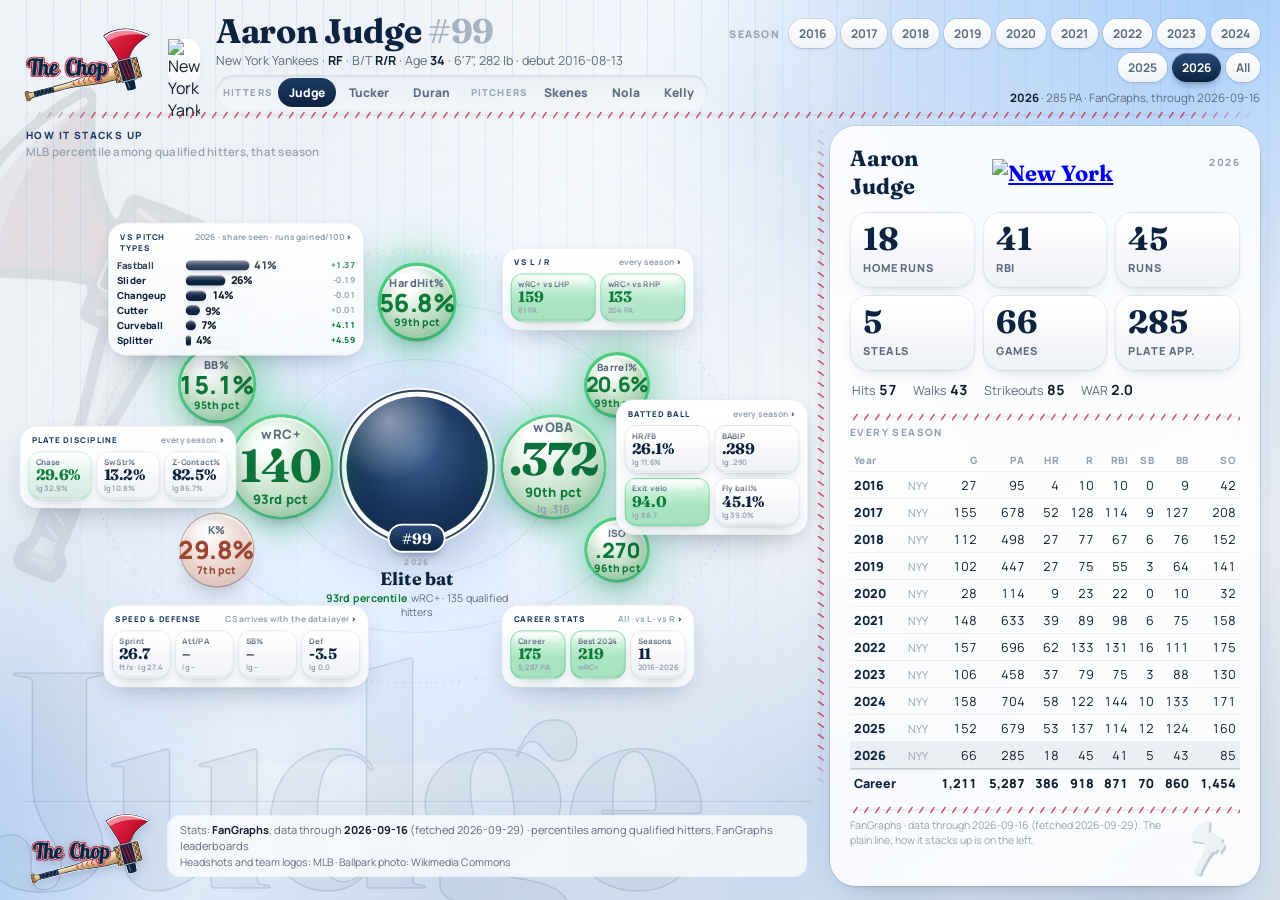
==== commit 984cb7be: "Logo G2 (straight bat, big tomahawk), 'The Chop' as two words Co-Authored-By: Claude Opus 5.5 <norep" ====
--- a/index.html
+++ b/index.html
@@ -1,9 +1,9 @@
 <!doctype html>
 <html lang="en"><head><meta charset="utf-8"><meta name="viewport" content="width=device-width,initial-scale=1">
-<title>Aaron Judge · TheChop · Orbit + Cards</title><link rel="icon" href="data:image/svg+xml,%3Csvg%20xmlns%3D%22http%3A%2F%2Fwww.w3.org%2F2000%2Fsvg%22%20viewBox%3D%220%200%20100%20100%22%20role%3D%22img%22%20aria-label%3D%22TheChop%22%3E%3Ctitle%3ETheChop%20icon%3A%20bat-tomahawk%3C%2Ftitle%3E%3Crect%20x%3D%221%22%20y%3D%221%22%20width%3D%2298%22%20height%3D%2298%22%20rx%3D%2222%22%20fill%3D%22%230c2340%22%2F%3E%3Crect%20x%3D%225.5%22%20y%3D%225.5%22%20width%3D%2289%22%20height%3D%2289%22%20rx%3D%2218%22%20fill%3D%22none%22%20stroke%3D%22%23c8102e%22%20stroke-width%3D%222.5%22%2F%3E%3Cdefs%3E%3ClinearGradient%20id%3D%22icw%22%20x1%3D%220%22%20y1%3D%220%22%20x2%3D%220%22%20y2%3D%221%22%3E%3Cstop%20offset%3D%220%22%20stop-color%3D%22%23f8ecd2%22%2F%3E%3Cstop%20offset%3D%22.45%22%20stop-color%3D%22%23ead0a0%22%2F%3E%3Cstop%20offset%3D%221%22%20stop-color%3D%22%23c29760%22%2F%3E%3C%2FlinearGradient%3E%3ClinearGradient%20id%3D%22icr%22%20x1%3D%220%22%20y1%3D%220%22%20x2%3D%221%22%20y2%3D%221%22%3E%3Cstop%20offset%3D%220%22%20stop-color%3D%22%23ec3350%22%2F%3E%3Cstop%20offset%3D%22.6%22%20stop-color%3D%22%23c8102e%22%2F%3E%3Cstop%20offset%3D%221%22%20stop-color%3D%22%238f0b20%22%2F%3E%3C%2FlinearGradient%3E%3C%2Fdefs%3E%3Cpath%20d%3D%22M16%2C86%20L14.6%2C83.7%20L14.2%2C82.6%20L14%2C81.6%20L14%2C81.1%20L14.3%2C80.8%20L14.6%2C80.6%20L15.1%2C80.6%20L15.8%2C80.9%20L16.7%2C81.3%20L17.4%2C81.6%20L17.9%2C81.6%20L18.2%2C81.3%20L18.5%2C81.1%20L18.8%2C80.8%20L19.1%2C80.6%20L19.4%2C80.3%20L19.7%2C80.1%20L20%2C79.9%20L20.3%2C79.6%20L20.6%2C79.3%20L20.9%2C79.1%20L21.2%2C78.8%20L21.5%2C78.6%20L21.8%2C78.3%20L22.1%2C78.1%20L22.4%2C77.8%20L22.7%2C77.6%20L23%2C77.3%20L23.3%2C77%20L23.6%2C76.8%20L23.9%2C76.5%20L24.2%2C76.3%20L24.5%2C76%20L24.8%2C75.7%20L25.1%2C75.5%20L25.4%2C75.2%20L25.7%2C75%20L26%2C74.7%20L26.3%2C74.4%20L26.6%2C74.2%20L26.9%2C73.9%20L27.2%2C73.6%20L27.5%2C73.4%20L27.8%2C73.1%20L28.1%2C72.8%20L28.4%2C72.6%20L28.7%2C72.3%20L29%2C72%20L29.3%2C71.8%20L29.6%2C71.5%20L29.9%2C71.2%20L30.3%2C71%20L30.6%2C70.7%20L30.9%2C70.4%20L31.2%2C70.1%20L31.5%2C69.9%20L31.8%2C69.6%20L32.1%2C69.3%20L32.4%2C69.1%20L32.7%2C68.8%20L33%2C68.5%20L33.3%2C68.2%20L33.6%2C68%20L33.9%2C67.7%20L34.3%2C67.4%20L34.6%2C67.2%20L34.9%2C66.9%20L35.2%2C66.6%20L35.5%2C66.3%20L35.8%2C66%20L36.1%2C65.7%20L36.4%2C65.4%20L36.7%2C65.1%20L37%2C64.8%20L37.3%2C64.5%20L37.5%2C64.2%20L37.8%2C63.9%20L38.1%2C63.6%20L38.4%2C63.3%20L38.7%2C63%20L38.9%2C62.7%20L39.2%2C62.3%20L39.5%2C62%20L39.8%2C61.7%20L40%2C61.3%20L40.3%2C61%20L40.6%2C60.7%20L40.8%2C60.3%20L41.1%2C60%20L41.4%2C59.6%20L41.6%2C59.3%20L41.9%2C59%20L42.1%2C58.6%20L42.4%2C58.3%20L42.7%2C57.9%20L42.9%2C57.5%20L43.2%2C57.2%20L43.4%2C56.8%20L43.7%2C56.5%20L43.9%2C56.1%20L44.2%2C55.8%20L44.5%2C55.4%20L44.7%2C55.1%20L45%2C54.7%20L45.2%2C54.3%20L45.5%2C54%20L45.7%2C53.6%20L46%2C53.2%20L46.2%2C52.9%20L46.5%2C52.5%20L46.8%2C52.2%20L47%2C51.8%20L47.3%2C51.4%20L47.5%2C51.1%20L47.8%2C50.7%20L48%2C50.4%20L48.3%2C50%20L48.6%2C49.6%20L48.8%2C49.3%20L49.1%2C48.9%20L49.4%2C48.6%20L49.6%2C48.2%20L49.9%2C47.8%20L50.2%2C47.5%20L50.5%2C47.1%20L50.7%2C46.8%20L51%2C46.4%20L51.3%2C46.1%20L51.6%2C45.8%20L51.9%2C45.4%20L52.1%2C45.1%20L52.4%2C44.7%20L52.7%2C44.4%20L53%2C44%20L53.3%2C43.7%20L53.6%2C43.4%20L53.9%2C43.1%20L54.2%2C42.7%20L54.5%2C42.4%20L54.8%2C42.1%20L55.1%2C41.8%20L55.5%2C41.4%20L55.8%2C41.1%20L56.1%2C40.8%20L56.4%2C40.5%20L56.8%2C40.2%20L57.1%2C39.9%20L57.4%2C39.6%20L57.7%2C39.3%20L58.1%2C38.9%20L58.4%2C38.6%20L58.7%2C38.3%20L59.1%2C38%20L59.4%2C37.7%20L59.7%2C37.4%20L60%2C37.1%20L60.4%2C36.8%20L60.7%2C36.4%20L61%2C36.1%20L61.4%2C35.8%20L61.7%2C35.5%20L62%2C35.2%20L62.3%2C34.8%20L62.7%2C34.5%20L63%2C34.2%20L63.3%2C33.9%20L63.7%2C33.6%20L64%2C33.2%20L64.3%2C32.9%20L64.7%2C32.6%20L65%2C32.3%20L65.3%2C32%20L65.7%2C31.6%20L66%2C31.3%20L66.3%2C31%20L66.7%2C30.7%20L67%2C30.3%20L67.3%2C30%20L67.7%2C29.7%20L68%2C29.3%20L68.3%2C29%20L68.7%2C28.7%20L69%2C28.4%20L69.3%2C28%20L69.7%2C27.7%20L70%2C27.4%20L70.3%2C27%20L70.7%2C26.7%20L71%2C26.4%20L71.3%2C26%20L71.7%2C25.7%20L72%2C25.4%20L72.3%2C25%20L72.7%2C24.7%20L73.1%2C24.5%20L73.7%2C24.3%20L74.4%2C24.4%20L75.4%2C24.7%20L76.7%2C25.4%20L80%2C28%20L80%2C28%20L82.6%2C31.3%20L83.3%2C32.6%20L83.6%2C33.6%20L83.6%2C34.4%20L83.5%2C34.9%20L83.3%2C35.3%20L82.9%2C35.7%20L82.6%2C36%20L82.2%2C36.4%20L81.9%2C36.7%20L81.5%2C37%20L81.2%2C37.4%20L80.9%2C37.7%20L80.5%2C38%20L80.2%2C38.4%20L79.9%2C38.7%20L79.5%2C39.1%20L79.2%2C39.4%20L78.8%2C39.7%20L78.5%2C40.1%20L78.2%2C40.4%20L77.8%2C40.7%20L77.5%2C41%20L77.1%2C41.4%20L76.8%2C41.7%20L76.5%2C42%20L76.1%2C42.4%20L75.8%2C42.7%20L75.5%2C43%20L75.1%2C43.4%20L74.8%2C43.7%20L74.4%2C44%20L74.1%2C44.3%20L73.8%2C44.7%20L73.4%2C45%20L73.1%2C45.3%20L72.8%2C45.6%20L72.4%2C46%20L72.1%2C46.3%20L71.8%2C46.6%20L71.4%2C46.9%20L71.1%2C47.2%20L70.8%2C47.6%20L70.4%2C47.9%20L70.1%2C48.2%20L69.8%2C48.5%20L69.4%2C48.8%20L69.1%2C49.2%20L68.8%2C49.5%20L68.4%2C49.8%20L68.1%2C50.1%20L67.8%2C50.4%20L67.4%2C50.8%20L67.1%2C51.1%20L66.8%2C51.4%20L66.4%2C51.7%20L66.1%2C52%20L65.8%2C52.3%20L65.4%2C52.6%20L65.1%2C52.9%20L64.7%2C53.2%20L64.4%2C53.5%20L64%2C53.8%20L63.7%2C54.1%20L63.3%2C54.4%20L63%2C54.7%20L62.6%2C54.9%20L62.3%2C55.2%20L61.9%2C55.5%20L61.5%2C55.7%20L61.2%2C56%20L60.8%2C56.3%20L60.4%2C56.5%20L60%2C56.8%20L59.7%2C57%20L59.3%2C57.3%20L58.9%2C57.5%20L58.5%2C57.8%20L58.2%2C58%20L57.8%2C58.3%20L57.4%2C58.5%20L57%2C58.8%20L56.6%2C59%20L56.2%2C59.2%20L55.9%2C59.5%20L55.5%2C59.7%20L55.1%2C59.9%20L54.7%2C60.2%20L54.3%2C60.4%20L53.9%2C60.6%20L53.5%2C60.9%20L53.1%2C61.1%20L52.8%2C61.3%20L52.4%2C61.5%20L52%2C61.8%20L51.6%2C62%20L51.2%2C62.2%20L50.8%2C62.4%20L50.4%2C62.7%20L50.1%2C62.9%20L49.7%2C63.1%20L49.3%2C63.3%20L48.9%2C63.5%20L48.5%2C63.8%20L48.1%2C64%20L47.8%2C64.2%20L47.4%2C64.4%20L47%2C64.7%20L46.6%2C64.9%20L46.3%2C65.1%20L45.9%2C65.3%20L45.5%2C65.6%20L45.1%2C65.8%20L44.8%2C66%20L44.4%2C66.2%20L44%2C66.5%20L43.7%2C66.7%20L43.3%2C66.9%20L43%2C67.2%20L42.6%2C67.4%20L42.3%2C67.7%20L41.9%2C67.9%20L41.6%2C68.1%20L41.2%2C68.4%20L40.9%2C68.6%20L40.5%2C68.9%20L40.2%2C69.1%20L39.9%2C69.4%20L39.5%2C69.7%20L39.2%2C69.9%20L38.9%2C70.2%20L38.5%2C70.5%20L38.2%2C70.7%20L37.9%2C71%20L37.6%2C71.3%20L37.3%2C71.5%20L37%2C71.8%20L36.6%2C72.1%20L36.3%2C72.3%20L36%2C72.6%20L35.7%2C72.9%20L35.4%2C73.1%20L35.1%2C73.4%20L34.7%2C73.7%20L34.4%2C73.9%20L34.1%2C74.2%20L33.8%2C74.5%20L33.5%2C74.7%20L33.2%2C75%20L32.9%2C75.3%20L32.5%2C75.5%20L32.2%2C75.8%20L31.9%2C76%20L31.6%2C76.3%20L31.3%2C76.5%20L31%2C76.8%20L30.6%2C77.1%20L30.3%2C77.3%20L30%2C77.6%20L29.7%2C77.8%20L29.4%2C78.1%20L29.1%2C78.3%20L28.8%2C78.6%20L28.5%2C78.8%20L28.1%2C79.1%20L27.8%2C79.4%20L27.5%2C79.6%20L27.2%2C79.9%20L26.9%2C80.1%20L26.6%2C80.4%20L26.3%2C80.6%20L26%2C80.9%20L25.6%2C81.1%20L25.3%2C81.4%20L25%2C81.6%20L24.7%2C81.9%20L24.4%2C82.1%20L24.1%2C82.4%20L23.8%2C82.6%20L23.5%2C82.9%20L23.2%2C83.1%20L22.9%2C83.3%20L22.6%2C83.6%20L22.3%2C83.8%20L21.9%2C84.1%20L21.6%2C84.3%20L21.3%2C84.6%20L21%2C84.8%20L20.7%2C85.1%20L20.6%2C85.6%20L20.8%2C86.3%20L21%2C87.2%20L21.1%2C88%20L21%2C88.5%20L20.7%2C88.8%20L20.4%2C89%20L19.8%2C88.9%20L19%2C88.5%20L18%2C87.9%20L16%2C86Z%22%20fill%3D%22%23ffffff%22%20stroke%3D%22%23ffffff%22%20stroke-width%3D%226.8%22%20stroke-linejoin%3D%22round%22%2F%3E%3Cpath%20transform%3D%22translate%2866.6%2C41.2%29%20rotate%28-43.9%29%22%20d%3D%22M-6%2C-5.5%20C-6%2C-10.5%20-9.6%2C-18.6%20-10.2%2C-29.1%20Q4.1%2C-33.6%2024.5%2C-22.2%20C12.2%2C-18.6%206%2C-12%206%2C-5.5%20Z%22%20fill%3D%22%23ffffff%22%20stroke%3D%22%23ffffff%22%20stroke-width%3D%226.8%22%20stroke-linejoin%3D%22round%22%2F%3E%3Cpath%20d%3D%22M16%2C86%20L14.6%2C83.7%20L14.2%2C82.6%20L14%2C81.6%20L14%2C81.1%20L14.3%2C80.8%20L14.6%2C80.6%20L15.1%2C80.6%20L15.8%2C80.9%20L16.7%2C81.3%20L17.4%2C81.6%20L17.9%2C81.6%20L18.2%2C81.3%20L18.5%2C81.1%20L18.8%2C80.8%20L19.1%2C80.6%20L19.4%2C80.3%20L19.7%2C80.1%20L20%2C79.9%20L20.3%2C79.6%20L20.6%2C79.3%20L20.9%2C79.1%20L21.2%2C78.8%20L21.5%2C78.6%20L21.8%2C78.3%20L22.1%2C78.1%20L22.4%2C77.8%20L22.7%2C77.6%20L23%2C77.3%20L23.3%2C77%20L23.6%2C76.8%20L23.9%2C76.5%20L24.2%2C76.3%20L24.5%2C76%20L24.8%2C75.7%20L25.1%2C75.5%20L25.4%2C75.2%20L25.7%2C75%20L26%2C74.7%20L26.3%2C74.4%20L26.6%2C74.2%20L26.9%2C73.9%20L27.2%2C73.6%20L27.5%2C73.4%20L27.8%2C73.1%20L28.1%2C72.8%20L28.4%2C72.6%20L28.7%2C72.3%20L29%2C72%20L29.3%2C71.8%20L29.6%2C71.5%20L29.9%2C71.2%20L30.3%2C71%20L30.6%2C70.7%20L30.9%2C70.4%20L31.2%2C70.1%20L31.5%2C69.9%20L31.8%2C69.6%20L32.1%2C69.3%20L32.4%2C69.1%20L32.7%2C68.8%20L33%2C68.5%20L33.3%2C68.2%20L33.6%2C68%20L33.9%2C67.7%20L34.3%2C67.4%20L34.6%2C67.2%20L34.9%2C66.9%20L35.2%2C66.6%20L35.5%2C66.3%20L35.8%2C66%20L36.1%2C65.7%20L36.4%2C65.4%20L36.7%2C65.1%20L37%2C64.8%20L37.3%2C64.5%20L37.5%2C64.2%20L37.8%2C63.9%20L38.1%2C63.6%20L38.4%2C63.3%20L38.7%2C63%20L38.9%2C62.7%20L39.2%2C62.3%20L39.5%2C62%20L39.8%2C61.7%20L40%2C61.3%20L40.3%2C61%20L40.6%2C60.7%20L40.8%2C60.3%20L41.1%2C60%20L41.4%2C59.6%20L41.6%2C59.3%20L41.9%2C59%20L42.1%2C58.6%20L42.4%2C58.3%20L42.7%2C57.9%20L42.9%2C57.5%20L43.2%2C57.2%20L43.4%2C56.8%20L43.7%2C56.5%20L43.9%2C56.1%20L44.2%2C55.8%20L44.5%2C55.4%20L44.7%2C55.1%20L45%2C54.7%20L45.2%2C54.3%20L45.5%2C54%20L45.7%2C53.6%20L46%2C53.2%20L46.2%2C52.9%20L46.5%2C52.5%20L46.8%2C52.2%20L47%2C51.8%20L47.3%2C51.4%20L47.5%2C51.1%20L47.8%2C50.7%20L48%2C50.4%20L48.3%2C50%20L48.6%2C49.6%20L48.8%2C49.3%20L49.1%2C48.9%20L49.4%2C48.6%20L49.6%2C48.2%20L49.9%2C47.8%20L50.2%2C47.5%20L50.5%2C47.1%20L50.7%2C46.8%20L51%2C46.4%20L51.3%2C46.1%20L51.6%2C45.8%20L51.9%2C45.4%20L52.1%2C45.1%20L52.4%2C44.7%20L52.7%2C44.4%20L53%2C44%20L53.3%2C43.7%20L53.6%2C43.4%20L53.9%2C43.1%20L54.2%2C42.7%20L54.5%2C42.4%20L54.8%2C42.1%20L55.1%2C41.8%20L55.5%2C41.4%20L55.8%2C41.1%20L56.1%2C40.8%20L56.4%2C40.5%20L56.8%2C40.2%20L57.1%2C39.9%20L57.4%2C39.6%20L57.7%2C39.3%20L58.1%2C38.9%20L58.4%2C38.6%20L58.7%2C38.3%20L59.1%2C38%20L59.4%2C37.7%20L59.7%2C37.4%20L60%2C37.1%20L60.4%2C36.8%20L60.7%2C36.4%20L61%2C36.1%20L61.4%2C35.8%20L61.7%2C35.5%20L62%2C35.2%20L62.3%2C34.8%20L62.7%2C34.5%20L63%2C34.2%20L63.3%2C33.9%20L63.7%2C33.6%20L64%2C33.2%20L64.3%2C32.9%20L64.7%2C32.6%20L65%2C32.3%20L65.3%2C32%20L65.7%2C31.6%20L66%2C31.3%20L66.3%2C31%20L66.7%2C30.7%20L67%2C30.3%20L67.3%2C30%20L67.7%2C29.7%20L68%2C29.3%20L68.3%2C29%20L68.7%2C28.7%20L69%2C28.4%20L69.3%2C28%20L69.7%2C27.7%20L70%2C27.4%20L70.3%2C27%20L70.7%2C26.7%20L71%2C26.4%20L71.3%2C26%20L71.7%2C25.7%20L72%2C25.4%20L72.3%2C25%20L72.7%2C24.7%20L73.1%2C24.5%20L73.7%2C24.3%20L74.4%2C24.4%20L75.4%2C24.7%20L76.7%2C25.4%20L80%2C28%20L80%2C28%20L82.6%2C31.3%20L83.3%2C32.6%20L83.6%2C33.6%20L83.6%2C34.4%20L83.5%2C34.9%20L83.3%2C35.3%20L82.9%2C35.7%20L82.6%2C36%20L82.2%2C36.4%20L81.9%2C36.7%20L81.5%2C37%20L81.2%2C37.4%20L80.9%2C37.7%20L80.5%2C38%20L80.2%2C38.4%20L79.9%2C38.7%20L79.5%2C39.1%20L79.2%2C39.4%20L78.8%2C39.7%20L78.5%2C40.1%20L78.2%2C40.4%20L77.8%2C40.7%20L77.5%2C41%20L77.1%2C41.4%20L76.8%2C41.7%20L76.5%2C42%20L76.1%2C42.4%20L75.8%2C42.7%20L75.5%2C43%20L75.1%2C43.4%20L74.8%2C43.7%20L74.4%2C44%20L74.1%2C44.3%20L73.8%2C44.7%20L73.4%2C45%20L73.1%2C45.3%20L72.8%2C45.6%20L72.4%2C46%20L72.1%2C46.3%20L71.8%2C46.6%20L71.4%2C46.9%20L71.1%2C47.2%20L70.8%2C47.6%20L70.4%2C47.9%20L70.1%2C48.2%20L69.8%2C48.5%20L69.4%2C48.8%20L69.1%2C49.2%20L68.8%2C49.5%20L68.4%2C49.8%20L68.1%2C50.1%20L67.8%2C50.4%20L67.4%2C50.8%20L67.1%2C51.1%20L66.8%2C51.4%20L66.4%2C51.7%20L66.1%2C52%20L65.8%2C52.3%20L65.4%2C52.6%20L65.1%2C52.9%20L64.7%2C53.2%20L64.4%2C53.5%20L64%2C53.8%20L63.7%2C54.1%20L63.3%2C54.4%20L63%2C54.7%20L62.6%2C54.9%20L62.3%2C55.2%20L61.9%2C55.5%20L61.5%2C55.7%20L61.2%2C56%20L60.8%2C56.3%20L60.4%2C56.5%20L60%2C56.8%20L59.7%2C57%20L59.3%2C57.3%20L58.9%2C57.5%20L58.5%2C57.8%20L58.2%2C58%20L57.8%2C58.3%20L57.4%2C58.5%20L57%2C58.8%20L56.6%2C59%20L56.2%2C59.2%20L55.9%2C59.5%20L55.5%2C59.7%20L55.1%2C59.9%20L54.7%2C60.2%20L54.3%2C60.4%20L53.9%2C60.6%20L53.5%2C60.9%20L53.1%2C61.1%20L52.8%2C61.3%20L52.4%2C61.5%20L52%2C61.8%20L51.6%2C62%20L51.2%2C62.2%20L50.8%2C62.4%20L50.4%2C62.7%20L50.1%2C62.9%20L49.7%2C63.1%20L49.3%2C63.3%20L48.9%2C63.5%20L48.5%2C63.8%20L48.1%2C64%20L47.8%2C64.2%20L47.4%2C64.4%20L47%2C64.7%20L46.6%2C64.9%20L46.3%2C65.1%20L45.9%2C65.3%20L45.5%2C65.6%20L45.1%2C65.8%20L44.8%2C66%20L44.4%2C66.2%20L44%2C66.5%20L43.7%2C66.7%20L43.3%2C66.9%20L43%2C67.2%20L42.6%2C67.4%20L42.3%2C67.7%20L41.9%2C67.9%20L41.6%2C68.1%20L41.2%2C68.4%20L40.9%2C68.6%20L40.5%2C68.9%20L40.2%2C69.1%20L39.9%2C69.4%20L39.5%2C69.7%20L39.2%2C69.9%20L38.9%2C70.2%20L38.5%2C70.5%20L38.2%2C70.7%20L37.9%2C71%20L37.6%2C71.3%20L37.3%2C71.5%20L37%2C71.8%20L36.6%2C72.1%20L36.3%2C72.3%20L36%2C72.6%20L35.7%2C72.9%20L35.4%2C73.1%20L35.1%2C73.4%20L34.7%2C73.7%20L34.4%2C73.9%20L34.1%2C74.2%20L33.8%2C74.5%20L33.5%2C74.7%20L33.2%2C75%20L32.9%2C75.3%20L32.5%2C75.5%20L32.2%2C75.8%20L31.9%2C76%20L31.6%2C76.3%20L31.3%2C76.5%20L31%2C76.8%20L30.6%2C77.1%20L30.3%2C77.3%20L30%2C77.6%20L29.7%2C77.8%20L29.4%2C78.1%20L29.1%2C78.3%20L28.8%2C78.6%20L28.5%2C78.8%20L28.1%2C79.1%20L27.8%2C79.4%20L27.5%2C79.6%20L27.2%2C79.9%20L26.9%2C80.1%20L26.6%2C80.4%20L26.3%2C80.6%20L26%2C80.9%20L25.6%2C81.1%20L25.3%2C81.4%20L25%2C81.6%20L24.7%2C81.9%20L24.4%2C82.1%20L24.1%2C82.4%20L23.8%2C82.6%20L23.5%2C82.9%20L23.2%2C83.1%20L22.9%2C83.3%20L22.6%2C83.6%20L22.3%2C83.8%20L21.9%2C84.1%20L21.6%2C84.3%20L21.3%2C84.6%20L21%2C84.8%20L20.7%2C85.1%20L20.6%2C85.6%20L20.8%2C86.3%20L21%2C87.2%20L21.1%2C88%20L21%2C88.5%20L20.7%2C88.8%20L20.4%2C89%20L19.8%2C88.9%20L19%2C88.5%20L18%2C87.9%20L16%2C86Z%22%20fill%3D%22%230c2340%22%20stroke%3D%22%230c2340%22%20stroke-width%3D%223.6%22%20stroke-linejoin%3D%22round%22%2F%3E%3Cpath%20transform%3D%22translate%2866.6%2C41.2%29%20rotate%28-43.9%29%22%20d%3D%22M-6%2C-5.5%20C-6%2C-10.5%20-9.6%2C-18.6%20-10.2%2C-29.1%20Q4.1%2C-33.6%2024.5%2C-22.2%20C12.2%2C-18.6%206%2C-12%206%2C-5.5%20Z%22%20fill%3D%22%230c2340%22%20stroke%3D%22%230c2340%22%20stroke-width%3D%223.6%22%20stroke-linejoin%3D%22round%22%2F%3E%3Cpath%20d%3D%22M16%2C86%20L14.6%2C83.7%20L14.2%2C82.6%20L14%2C81.6%20L14%2C81.1%20L14.3%2C80.8%20L14.6%2C80.6%20L15.1%2C80.6%20L15.8%2C80.9%20L16.7%2C81.3%20L17.4%2C81.6%20L17.9%2C81.6%20L18.2%2C81.3%20L18.5%2C81.1%20L18.8%2C80.8%20L19.1%2C80.6%20L19.4%2C80.3%20L19.7%2C80.1%20L20%2C79.9%20L20.3%2C79.6%20L20.6%2C79.3%20L20.9%2C79.1%20L21.2%2C78.8%20L21.5%2C78.6%20L21.8%2C78.3%20L22.1%2C78.1%20L22.4%2C77.8%20L22.7%2C77.6%20L23%2C77.3%20L23.3%2C77%20L23.6%2C76.8%20L23.9%2C76.5%20L24.2%2C76.3%20L24.5%2C76%20L24.8%2C75.7%20L25.1%2C75.5%20L25.4%2C75.2%20L25.7%2C75%20L26%2C74.7%20L26.3%2C74.4%20L26.6%2C74.2%20L26.9%2C73.9%20L27.2%2C73.6%20L27.5%2C73.4%20L27.8%2C73.1%20L28.1%2C72.8%20L28.4%2C72.6%20L28.7%2C72.3%20L29%2C72%20L29.3%2C71.8%20L29.6%2C71.5%20L29.9%2C71.2%20L30.3%2C71%20L30.6%2C70.7%20L30.9%2C70.4%20L31.2%2C70.1%20L31.5%2C69.9%20L31.8%2C69.6%20L32.1%2C69.3%20L32.4%2C69.1%20L32.7%2C68.8%20L33%2C68.5%20L33.3%2C68.2%20L33.6%2C68%20L33.9%2C67.7%20L34.3%2C67.4%20L34.6%2C67.2%20L34.9%2C66.9%20L35.2%2C66.6%20L35.5%2C66.3%20L35.8%2C66%20L36.1%2C65.7%20L36.4%2C65.4%20L36.7%2C65.1%20L37%2C64.8%20L37.3%2C64.5%20L37.5%2C64.2%20L37.8%2C63.9%20L38.1%2C63.6%20L38.4%2C63.3%20L38.7%2C63%20L38.9%2C62.7%20L39.2%2C62.3%20L39.5%2C62%20L39.8%2C61.7%20L40%2C61.3%20L40.3%2C61%20L40.6%2C60.7%20L40.8%2C60.3%20L41.1%2C60%20L41.4%2C59.6%20L41.6%2C59.3%20L41.9%2C59%20L42.1%2C58.6%20L42.4%2C58.3%20L42.7%2C57.9%20L42.9%2C57.5%20L43.2%2C57.2%20L43.4%2C56.8%20L43.7%2C56.5%20L43.9%2C56.1%20L44.2%2C55.8%20L44.5%2C55.4%20L44.7%2C55.1%20L45%2C54.7%20L45.2%2C54.3%20L45.5%2C54%20L45.7%2C53.6%20L46%2C53.2%20L46.2%2C52.9%20L46.5%2C52.5%20L46.8%2C52.2%20L47%2C51.8%20L47.3%2C51.4%20L47.5%2C51.1%20L47.8%2C50.7%20L48%2C50.4%20L48.3%2C50%20L48.6%2C49.6%20L48.8%2C49.3%20L49.1%2C48.9%20L49.4%2C48.6%20L49.6%2C48.2%20L49.9%2C47.8%20L50.2%2C47.5%20L50.5%2C47.1%20L50.7%2C46.8%20L51%2C46.4%20L51.3%2C46.1%20L51.6%2C45.8%20L51.9%2C45.4%20L52.1%2C45.1%20L52.4%2C44.7%20L52.7%2C44.4%20L53%2C44%20L53.3%2C43.7%20L53.6%2C43.4%20L53.9%2C43.1%20L54.2%2C42.7%20L54.5%2C42.4%20L54.8%2C42.1%20L55.1%2C41.8%20L55.5%2C41.4%20L55.8%2C41.1%20L56.1%2C40.8%20L56.4%2C40.5%20L56.8%2C40.2%20L57.1%2C39.9%20L57.4%2C39.6%20L57.7%2C39.3%20L58.1%2C38.9%20L58.4%2C38.6%20L58.7%2C38.3%20L59.1%2C38%20L59.4%2C37.7%20L59.7%2C37.4%20L60%2C37.1%20L60.4%2C36.8%20L60.7%2C36.4%20L61%2C36.1%20L61.4%2C35.8%20L61.7%2C35.5%20L62%2C35.2%20L62.3%2C34.8%20L62.7%2C34.5%20L63%2C34.2%20L63.3%2C33.9%20L63.7%2C33.6%20L64%2C33.2%20L64.3%2C32.9%20L64.7%2C32.6%20L65%2C32.3%20L65.3%2C32%20L65.7%2C31.6%20L66%2C31.3%20L66.3%2C31%20L66.7%2C30.7%20L67%2C30.3%20L67.3%2C30%20L67.7%2C29.7%20L68%2C29.3%20L68.3%2C29%20L68.7%2C28.7%20L69%2C28.4%20L69.3%2C28%20L69.7%2C27.7%20L70%2C27.4%20L70.3%2C27%20L70.7%2C26.7%20L71%2C26.4%20L71.3%2C26%20L71.7%2C25.7%20L72%2C25.4%20L72.3%2C25%20L72.7%2C24.7%20L73.1%2C24.5%20L73.7%2C24.3%20L74.4%2C24.4%20L75.4%2C24.7%20L76.7%2C25.4%20L80%2C28%20L80%2C28%20L82.6%2C31.3%20L83.3%2C32.6%20L83.6%2C33.6%20L83.6%2C34.4%20L83.5%2C34.9%20L83.3%2C35.3%20L82.9%2C35.7%20L82.6%2C36%20L82.2%2C36.4%20L81.9%2C36.7%20L81.5%2C37%20L81.2%2C37.4%20L80.9%2C37.7%20L80.5%2C38%20L80.2%2C38.4%20L79.9%2C38.7%20L79.5%2C39.1%20L79.2%2C39.4%20L78.8%2C39.7%20L78.5%2C40.1%20L78.2%2C40.4%20L77.8%2C40.7%20L77.5%2C41%20L77.1%2C41.4%20L76.8%2C41.7%20L76.5%2C42%20L76.1%2C42.4%20L75.8%2C42.7%20L75.5%2C43%20L75.1%2C43.4%20L74.8%2C43.7%20L74.4%2C44%20L74.1%2C44.3%20L73.8%2C44.7%20L73.4%2C45%20L73.1%2C45.3%20L72.8%2C45.6%20L72.4%2C46%20L72.1%2C46.3%20L71.8%2C46.6%20L71.4%2C46.9%20L71.1%2C47.2%20L70.8%2C47.6%20L70.4%2C47.9%20L70.1%2C48.2%20L69.8%2C48.5%20L69.4%2C48.8%20L69.1%2C49.2%20L68.8%2C49.5%20L68.4%2C49.8%20L68.1%2C50.1%20L67.8%2C50.4%20L67.4%2C50.8%20L67.1%2C51.1%20L66.8%2C51.4%20L66.4%2C51.7%20L66.1%2C52%20L65.8%2C52.3%20L65.4%2C52.6%20L65.1%2C52.9%20L64.7%2C53.2%20L64.4%2C53.5%20L64%2C53.8%20L63.7%2C54.1%20L63.3%2C54.4%20L63%2C54.7%20L62.6%2C54.9%20L62.3%2C55.2%20L61.9%2C55.5%20L61.5%2C55.7%20L61.2%2C56%20L60.8%2C56.3%20L60.4%2C56.5%20L60%2C56.8%20L59.7%2C57%20L59.3%2C57.3%20L58.9%2C57.5%20L58.5%2C57.8%20L58.2%2C58%20L57.8%2C58.3%20L57.4%2C58.5%20L57%2C58.8%20L56.6%2C59%20L56.2%2C59.2%20L55.9%2C59.5%20L55.5%2C59.7%20L55.1%2C59.9%20L54.7%2C60.2%20L54.3%2C60.4%20L53.9%2C60.6%20L53.5%2C60.9%20L53.1%2C61.1%20L52.8%2C61.3%20L52.4%2C61.5%20L52%2C61.8%20L51.6%2C62%20L51.2%2C62.2%20L50.8%2C62.4%20L50.4%2C62.7%20L50.1%2C62.9%20L49.7%2C63.1%20L49.3%2C63.3%20L48.9%2C63.5%20L48.5%2C63.8%20L48.1%2C64%20L47.8%2C64.2%20L47.4%2C64.4%20L47%2C64.7%20L46.6%2C64.9%20L46.3%2C65.1%20L45.9%2C65.3%20L45.5%2C65.6%20L45.1%2C65.8%20L44.8%2C66%20L44.4%2C66.2%20L44%2C66.5%20L43.7%2C66.7%20L43.3%2C66.9%20L43%2C67.2%20L42.6%2C67.4%20L42.3%2C67.7%20L41.9%2C67.9%20L41.6%2C68.1%20L41.2%2C68.4%20L40.9%2C68.6%20L40.5%2C68.9%20L40.2%2C69.1%20L39.9%2C69.4%20L39.5%2C69.7%20L39.2%2C69.9%20L38.9%2C70.2%20L38.5%2C70.5%20L38.2%2C70.7%20L37.9%2C71%20L37.6%2C71.3%20L37.3%2C71.5%20L37%2C71.8%20L36.6%2C72.1%20L36.3%2C72.3%20L36%2C72.6%20L35.7%2C72.9%20L35.4%2C73.1%20L35.1%2C73.4%20L34.7%2C73.7%20L34.4%2C73.9%20L34.1%2C74.2%20L33.8%2C74.5%20L33.5%2C74.7%20L33.2%2C75%20L32.9%2C75.3%20L32.5%2C75.5%20L32.2%2C75.8%20L31.9%2C76%20L31.6%2C76.3%20L31.3%2C76.5%20L31%2C76.8%20L30.6%2C77.1%20L30.3%2C77.3%20L30%2C77.6%20L29.7%2C77.8%20L29.4%2C78.1%20L29.1%2C78.3%20L28.8%2C78.6%20L28.5%2C78.8%20L28.1%2C79.1%20L27.8%2C79.4%20L27.5%2C79.6%20L27.2%2C79.9%20L26.9%2C80.1%20L26.6%2C80.4%20L26.3%2C80.6%20L26%2C80.9%20L25.6%2C81.1%20L25.3%2C81.4%20L25%2C81.6%20L24.7%2C81.9%20L24.4%2C82.1%20L24.1%2C82.4%20L23.8%2C82.6%20L23.5%2C82.9%20L23.2%2C83.1%20L22.9%2C83.3%20L22.6%2C83.6%20L22.3%2C83.8%20L21.9%2C84.1%20L21.6%2C84.3%20L21.3%2C84.6%20L21%2C84.8%20L20.7%2C85.1%20L20.6%2C85.6%20L20.8%2C86.3%20L21%2C87.2%20L21.1%2C88%20L21%2C88.5%20L20.7%2C88.8%20L20.4%2C89%20L19.8%2C88.9%20L19%2C88.5%20L18%2C87.9%20L16%2C86Z%22%20fill%3D%22url%28%23icw%29%22%2F%3E%3Cpath%20d%3D%22M16%2C86%20L16.9%2C86.5%20L17.4%2C86.6%20L17.9%2C86.5%20L18.3%2C86.4%20L18.6%2C86.2%20L18.9%2C85.9%20L19.2%2C85.6%20L19.3%2C85.2%20L19.4%2C84.7%20L19.6%2C84.3%20L19.8%2C83.9%20L20.1%2C83.7%20L20.4%2C83.4%20L20.7%2C83.2%20L21%2C83%20L21.3%2C82.7%20L21.6%2C82.5%20L21.9%2C82.2%20L22.2%2C82%20L22.5%2C81.7%20L22.8%2C81.5%20L23.2%2C81.2%20L23.5%2C81%20L23.8%2C80.7%20L24.1%2C80.5%20L24.4%2C80.2%20L24.7%2C80%20L25%2C79.7%20L25.3%2C79.5%20L25.6%2C79.2%20L25.9%2C78.9%20L26.2%2C78.7%20L26.5%2C78.4%20L26.8%2C78.2%20L27.2%2C77.9%20L27.5%2C77.7%20L27.8%2C77.4%20L28.1%2C77.2%20L28.4%2C76.9%20L28.7%2C76.6%20L29%2C76.4%20L29.3%2C76.1%20L29.6%2C75.9%20L29.9%2C75.6%20L30.3%2C75.3%20L30.6%2C75.1%20L30.9%2C74.8%20L31.2%2C74.6%20L31.5%2C74.3%20L31.8%2C74%20L32.1%2C73.8%20L32.4%2C73.5%20L32.7%2C73.2%20L33.1%2C73%20L33.4%2C72.7%20L33.7%2C72.4%20L34%2C72.2%20L34.3%2C71.9%20L34.6%2C71.6%20L34.9%2C71.4%20L35.3%2C71.1%20L35.6%2C70.8%20L35.9%2C70.6%20L36.2%2C70.3%20L36.5%2C70%20L36.8%2C69.7%20L37.1%2C69.5%20L37.5%2C69.2%20L37.8%2C68.9%20L38.1%2C68.7%20L38.4%2C68.4%20L38.7%2C68.1%20L39%2C67.8%20L39.4%2C67.6%20L39.7%2C67.3%20L40%2C67%20L40.3%2C66.8%20L40.7%2C66.5%20L41%2C66.2%20L41.3%2C66%20L41.7%2C65.7%20L42%2C65.4%20L42.3%2C65.2%20L42.7%2C64.9%20L43%2C64.7%20L43.3%2C64.4%20L43.7%2C64.1%20L44%2C63.9%20L44.3%2C63.6%20L44.7%2C63.3%20L45%2C63.1%20L45.3%2C62.8%20L45.7%2C62.5%20L46%2C62.3%20L46.4%2C62%20L46.7%2C61.7%20L47%2C61.5%20L47.4%2C61.2%20L47.7%2C60.9%20L48.1%2C60.7%20L48.4%2C60.4%20L48.8%2C60.1%20L49.1%2C59.9%20L49.4%2C59.6%20L49.8%2C59.3%20L50.1%2C59.1%20L50.5%2C58.8%20L50.8%2C58.5%20L51.2%2C58.3%20L51.5%2C58%20L51.9%2C57.7%20L52.2%2C57.4%20L52.5%2C57.2%20L52.9%2C56.9%20L53.2%2C56.6%20L53.6%2C56.4%20L53.9%2C56.1%20L54.3%2C55.8%20L54.6%2C55.5%20L55%2C55.2%20L55.3%2C55%20L55.6%2C54.7%20L56%2C54.4%20L56.3%2C54.1%20L56.7%2C53.8%20L57%2C53.5%20L57.4%2C53.3%20L57.7%2C53%20L58%2C52.7%20L58.4%2C52.4%20L58.7%2C52.1%20L59.1%2C51.8%20L59.4%2C51.5%20L59.7%2C51.2%20L60.1%2C50.9%20L60.4%2C50.6%20L60.8%2C50.3%20L61.1%2C50%20L61.4%2C49.7%20L61.8%2C49.4%20L62.1%2C49.1%20L62.4%2C48.8%20L62.8%2C48.5%20L63.1%2C48.2%20L63.4%2C47.8%20L63.7%2C47.5%20L64.1%2C47.2%20L64.4%2C46.9%20L64.7%2C46.6%20L65.1%2C46.3%20L65.4%2C46%20L65.7%2C45.6%20L66.1%2C45.3%20L66.4%2C45%20L66.7%2C44.7%20L67.1%2C44.4%20L67.4%2C44.1%20L67.7%2C43.7%20L68%2C43.4%20L68.4%2C43.1%20L68.7%2C42.8%20L69%2C42.4%20L69.4%2C42.1%20L69.7%2C41.8%20L70%2C41.5%20L70.4%2C41.2%20L70.7%2C40.8%20L71.1%2C40.5%20L71.4%2C40.2%20L71.7%2C39.9%20L72.1%2C39.5%20L72.4%2C39.2%20L72.7%2C38.9%20L73.1%2C38.5%20L73.4%2C38.2%20L73.7%2C37.9%20L74.1%2C37.6%20L74.4%2C37.2%20L74.7%2C36.9%20L75.1%2C36.6%20L75.4%2C36.2%20L75.8%2C35.9%20L76.1%2C35.6%20L76.4%2C35.2%20L76.8%2C34.9%20L77.1%2C34.6%20L77.4%2C34.2%20L77.8%2C33.9%20L78.1%2C33.6%20L78.5%2C33.2%20L78.8%2C32.9%20L79.1%2C32.6%20L79.5%2C32.2%20L79.8%2C31.9%20L80.1%2C31.5%20L80.4%2C31.1%20L80.6%2C30.6%20L80.7%2C30.1%20L80.7%2C29.4%20L80%2C28%20L80%2C28%20L82.6%2C31.3%20L83.3%2C32.6%20L83.6%2C33.6%20L83.6%2C34.4%20L83.5%2C34.9%20L83.3%2C35.3%20L82.9%2C35.7%20L82.6%2C36%20L82.2%2C36.4%20L81.9%2C36.7%20L81.5%2C37%20L81.2%2C37.4%20L80.9%2C37.7%20L80.5%2C38%20L80.2%2C38.4%20L79.9%2C38.7%20L79.5%2C39.1%20L79.2%2C39.4%20L78.8%2C39.7%20L78.5%2C40.1%20L78.2%2C40.4%20L77.8%2C40.7%20L77.5%2C41%20L77.1%2C41.4%20L76.8%2C41.7%20L76.5%2C42%20L76.1%2C42.4%20L75.8%2C42.7%20L75.5%2C43%20L75.1%2C43.4%20L74.8%2C43.7%20L74.4%2C44%20L74.1%2C44.3%20L73.8%2C44.7%20L73.4%2C45%20L73.1%2C45.3%20L72.8%2C45.6%20L72.4%2C46%20L72.1%2C46.3%20L71.8%2C46.6%20L71.4%2C46.9%20L71.1%2C47.2%20L70.8%2C47.6%20L70.4%2C47.9%20L70.1%2C48.2%20L69.8%2C48.5%20L69.4%2C48.8%20L69.1%2C49.2%20L68.8%2C49.5%20L68.4%2C49.8%20L68.1%2C50.1%20L67.8%2C50.4%20L67.4%2C50.8%20L67.1%2C51.1%20L66.8%2C51.4%20L66.4%2C51.7%20L66.1%2C52%20L65.8%2C52.3%20L65.4%2C52.6%20L65.1%2C52.9%20L64.7%2C53.2%20L64.4%2C53.5%20L64%2C53.8%20L63.7%2C54.1%20L63.3%2C54.4%20L63%2C54.7%20L62.6%2C54.9%20L62.3%2C55.2%20L61.9%2C55.5%20L61.5%2C55.7%20L61.2%2C56%20L60.8%2C56.3%20L60.4%2C56.5%20L60%2C56.8%20L59.7%2C57%20L59.3%2C57.3%20L58.9%2C57.5%20L58.5%2C57.8%20L58.2%2C58%20L57.8%2C58.3%20L57.4%2C58.5%20L57%2C58.8%20L56.6%2C59%20L56.2%2C59.2%20L55.9%2C59.5%20L55.5%2C59.7%20L55.1%2C59.9%20L54.7%2C60.2%20L54.3%2C60.4%20L53.9%2C60.6%20L53.5%2C60.9%20L53.1%2C61.1%20L52.8%2C61.3%20L52.4%2C61.5%20L52%2C61.8%20L51.6%2C62%20L51.2%2C62.2%20L50.8%2C62.4%20L50.4%2C62.7%20L50.1%2C62.9%20L49.7%2C63.1%20L49.3%2C63.3%20L48.9%2C63.5%20L48.5%2C63.8%20L48.1%2C64%20L47.8%2C64.2%20L47.4%2C64.4%20L47%2C64.7%20L46.6%2C64.9%20L46.3%2C65.1%20L45.9%2C65.3%20L45.5%2C65.6%20L45.1%2C65.8%20L44.8%2C66%20L44.4%2C66.2%20L44%2C66.5%20L43.7%2C66.7%20L43.3%2C66.9%20L43%2C67.2%20L42.6%2C67.4%20L42.3%2C67.7%20L41.9%2C67.9%20L41.6%2C68.1%20L41.2%2C68.4%20L40.9%2C68.6%20L40.5%2C68.9%20L40.2%2C69.1%20L39.9%2C69.4%20L39.5%2C69.7%20L39.2%2C69.9%20L38.9%2C70.2%20L38.5%2C70.5%20L38.2%2C70.7%20L37.9%2C71%20L37.6%2C71.3%20L37.3%2C71.5%20L37%2C71.8%20L36.6%2C72.1%20L36.3%2C72.3%20L36%2C72.6%20L35.7%2C72.9%20L35.4%2C73.1%20L35.1%2C73.4%20L34.7%2C73.7%20L34.4%2C73.9%20L34.1%2C74.2%20L33.8%2C74.5%20L33.5%2C74.7%20L33.2%2C75%20L32.9%2C75.3%20L32.5%2C75.5%20L32.2%2C75.8%20L31.9%2C76%20L31.6%2C76.3%20L31.3%2C76.5%20L31%2C76.8%20L30.6%2C77.1%20L30.3%2C77.3%20L30%2C77.6%20L29.7%2C77.8%20L29.4%2C78.1%20L29.1%2C78.3%20L28.8%2C78.6%20L28.5%2C78.8%20L28.1%2C79.1%20L27.8%2C79.4%20L27.5%2C79.6%20L27.2%2C79.9%20L26.9%2C80.1%20L26.6%2C80.4%20L26.3%2C80.6%20L26%2C80.9%20L25.6%2C81.1%20L25.3%2C81.4%20L25%2C81.6%20L24.7%2C81.9%20L24.4%2C82.1%20L24.1%2C82.4%20L23.8%2C82.6%20L23.5%2C82.9%20L23.2%2C83.1%20L22.9%2C83.3%20L22.6%2C83.6%20L22.3%2C83.8%20L21.9%2C84.1%20L21.6%2C84.3%20L21.3%2C84.6%20L21%2C84.8%20L20.7%2C85.1%20L20.6%2C85.6%20L20.8%2C86.3%20L21%2C87.2%20L21.1%2C88%20L21%2C88.5%20L20.7%2C88.8%20L20.4%2C89%20L19.8%2C88.9%20L19%2C88.5%20L18%2C87.9%20L16%2C86Z%22%20fill%3D%22%23a8783f%22%20fill-opacity%3D%22.28%22%2F%3E%3Cpath%20d%3D%22M18.8%2C82.1%20L20.2%2C81%20L21.5%2C79.9%20L22.9%2C78.8%20L24.2%2C77.6%20L25.6%2C76.5%20L26.9%2C75.3%20L28.3%2C74.2%20L29.6%2C73%20L31%2C71.8%20L32.4%2C70.6%20L33.7%2C69.4%20L35.1%2C68.2%20L36.5%2C66.9%20L37.9%2C65.7%20L39.2%2C64.4%20L40.5%2C63%20L41.8%2C61.6%20L43.1%2C60.2%20L44.3%2C58.8%20L45.6%2C57.3%20L46.9%2C55.9%20L48.1%2C54.4%20L49.4%2C52.9%20L50.7%2C51.4%20L52%2C49.9%20L53.3%2C48.5%20L54.7%2C47%20L56.1%2C45.6%20L57.5%2C44.2%20L58.9%2C42.8%20L60.4%2C41.4%20L61.8%2C40%20L63.3%2C38.6%20L64.8%2C37.2%20L66.3%2C35.7%20L67.7%2C34.3%20L69.2%2C32.9%20L70.7%2C31.4%20L72.2%2C29.9%20L73.7%2C28.4%22%20fill%3D%22none%22%20stroke%3D%22%23fff%22%20stroke-opacity%3D%22.75%22%20stroke-width%3D%221.1%22%20stroke-linecap%3D%22round%22%2F%3E%3Cpath%20d%3D%22M21.3%2C84.6%20L19%2C80.7%22%20stroke%3D%22%230c2340%22%20stroke-width%3D%221.2%22%20stroke-linecap%3D%22round%22%2F%3E%3Cpath%20d%3D%22M22.6%2C83.6%20L20.2%2C79.7%22%20stroke%3D%22%230c2340%22%20stroke-width%3D%221.2%22%20stroke-linecap%3D%22round%22%2F%3E%3Cpath%20d%3D%22M23.8%2C82.6%20L21.4%2C78.7%22%20stroke%3D%22%230c2340%22%20stroke-width%3D%221.2%22%20stroke-linecap%3D%22round%22%2F%3E%3Cg%20transform%3D%22translate%2866.6%2C41.2%29%20rotate%28-43.9%29%22%3E%3Cpath%20d%3D%22M-6%2C-5.5%20C-6%2C-10.5%20-9.6%2C-18.6%20-10.2%2C-29.1%20Q4.1%2C-33.6%2024.5%2C-22.2%20C12.2%2C-18.6%206%2C-12%206%2C-5.5%20Z%22%20fill%3D%22url%28%23icr%29%22%2F%3E%3Cpath%20d%3D%22M-7.5%2C-27%20Q4.1%2C-30.6%2020.4%2C-21.6%22%20fill%3D%22none%22%20stroke%3D%22%23ffffff%22%20stroke-width%3D%223%22%20stroke-linecap%3D%22round%22%2F%3E%3Cpath%20d%3D%22M-1.2%2C-9%20Q-3.6%2C-18%20-6.8%2C-22.2%22%20fill%3D%22none%22%20stroke%3D%22%23fff%22%20stroke-opacity%3D%22.5%22%20stroke-width%3D%221.5%22%20stroke-linecap%3D%22round%22%2F%3E%3Crect%20x%3D%22-8.6%22%20y%3D%22-8.4%22%20width%3D%2217.3%22%20height%3D%2216.8%22%20rx%3D%221.2%22%20fill%3D%22%230c2340%22%20stroke%3D%22%23ffffff%22%20stroke-width%3D%220.9%22%2F%3E%3Cpath%20d%3D%22M0%2C-7.2%20L0%2C7.2%22%20stroke%3D%22%23c8102e%22%20stroke-width%3D%222.1%22%2F%3E%3C%2Fg%3E%3C%2Fsvg%3E">
+<title>Aaron Judge · The Chop · Orbit + Cards</title><link rel="icon" href="data:image/svg+xml,%3Csvg%20xmlns%3D%22http%3A%2F%2Fwww.w3.org%2F2000%2Fsvg%22%20viewBox%3D%220%200%20100%20100%22%20role%3D%22img%22%20aria-label%3D%22The%20Chop%22%3E%3Ctitle%3EThe%20Chop%3A%20script%20wordmark%20with%20a%20straight%20ash%20bat%20carrying%20a%20hafted%20red%20tomahawk%20head%3C%2Ftitle%3E%3Cdefs%3E%3ClinearGradient%20id%3D%22g2iw%22%20x1%3D%220%22%20y1%3D%220%22%20x2%3D%220%22%20y2%3D%221%22%3E%3Cstop%20offset%3D%220%22%20stop-color%3D%22%23f8ecd2%22%2F%3E%3Cstop%20offset%3D%22.45%22%20stop-color%3D%22%23ead0a0%22%2F%3E%3Cstop%20offset%3D%221%22%20stop-color%3D%22%23c29760%22%2F%3E%3C%2FlinearGradient%3E%3ClinearGradient%20id%3D%22g2ir%22%20x1%3D%220%22%20y1%3D%220%22%20x2%3D%221%22%20y2%3D%221%22%3E%3Cstop%20offset%3D%220%22%20stop-color%3D%22%23ec3350%22%2F%3E%3Cstop%20offset%3D%22.6%22%20stop-color%3D%22%23c8102e%22%2F%3E%3Cstop%20offset%3D%221%22%20stop-color%3D%22%238f0b20%22%2F%3E%3C%2FlinearGradient%3E%3C%2Fdefs%3E%3Crect%20x%3D%221%22%20y%3D%221%22%20width%3D%2298%22%20height%3D%2298%22%20rx%3D%2222%22%20fill%3D%22%230c2340%22%2F%3E%3Crect%20x%3D%225.5%22%20y%3D%225.5%22%20width%3D%2289%22%20height%3D%2289%22%20rx%3D%2218%22%20fill%3D%22none%22%20stroke%3D%22%23c8102e%22%20stroke-width%3D%222.5%22%2F%3E%3Cg%20transform%3D%22translate%2833.9%2C87.9%29%20rotate%28-62%29%22%3E%3Cpath%20d%3D%22M0%2C-2.3%20L0.3%2C-2.6%20L1.7%2C-2.6%20L2%2C-2.3%20L2%2C-1.9%20L3%2C-1.6%20L4%2C-1.4%20L5%2C-1.4%20L6%2C-1.4%20L7%2C-1.4%20L8%2C-1.4%20L9%2C-1.4%20L10%2C-1.4%20L10.9%2C-1.4%20L11.9%2C-1.4%20L12.9%2C-1.4%20L13.9%2C-1.4%20L14.9%2C-1.4%20L15.9%2C-1.4%20L16.9%2C-1.4%20L17.9%2C-1.4%20L18.9%2C-1.4%20L19.9%2C-1.4%20L20.9%2C-1.4%20L21.9%2C-1.4%20L22.9%2C-1.4%20L23.9%2C-1.5%20L24.9%2C-1.5%20L25.9%2C-1.6%20L26.9%2C-1.7%20L27.8%2C-1.8%20L28.8%2C-2%20L29.8%2C-2.1%20L30.8%2C-2.3%20L31.8%2C-2.4%20L32.8%2C-2.6%20L33.8%2C-2.7%20L34.8%2C-2.9%20L35.8%2C-3%20L36.8%2C-3.2%20L37.8%2C-3.3%20L38.8%2C-3.4%20L39.8%2C-3.5%20L40.8%2C-3.6%20L41.8%2C-3.7%20L42.8%2C-3.7%20L43.8%2C-3.8%20L44.7%2C-3.8%20L45.7%2C-3.8%20L46.7%2C-3.8%20L47.7%2C-3.8%20L48.7%2C-3.8%20L49.7%2C-3.8%20L50.7%2C-3.8%20L51.7%2C-3.8%20L52.7%2C-3.8%20L53.7%2C-3.8%20L54.7%2C-3.8%20L55.7%2C-3.8%20L56.7%2C-3.8%20L57.7%2C-3.8%20L58.7%2C-3.8%20L59.7%2C-3.8%20L60.7%2C-3.8%20L61.7%2C-3.8%20L62%2C-3.5%20L62%2C3.5%20L61.7%2C3.8%20L60.7%2C3.8%20L59.7%2C3.8%20L58.7%2C3.8%20L57.7%2C3.8%20L56.7%2C3.8%20L55.7%2C3.8%20L54.7%2C3.8%20L53.7%2C3.8%20L52.7%2C3.8%20L51.7%2C3.8%20L50.7%2C3.8%20L49.7%2C3.8%20L48.7%2C3.8%20L47.7%2C3.8%20L46.7%2C3.8%20L45.7%2C3.8%20L44.7%2C3.8%20L43.8%2C3.8%20L42.8%2C3.7%20L41.8%2C3.7%20L40.8%2C3.6%20L39.8%2C3.5%20L38.8%2C3.4%20L37.8%2C3.3%20L36.8%2C3.2%20L35.8%2C3%20L34.8%2C2.9%20L33.8%2C2.7%20L32.8%2C2.6%20L31.8%2C2.4%20L30.8%2C2.3%20L29.8%2C2.1%20L28.8%2C2%20L27.8%2C1.8%20L26.9%2C1.7%20L25.9%2C1.6%20L24.9%2C1.5%20L23.9%2C1.5%20L22.9%2C1.4%20L21.9%2C1.4%20L20.9%2C1.4%20L19.9%2C1.4%20L18.9%2C1.4%20L17.9%2C1.4%20L16.9%2C1.4%20L15.9%2C1.4%20L14.9%2C1.4%20L13.9%2C1.4%20L12.9%2C1.4%20L11.9%2C1.4%20L10.9%2C1.4%20L10%2C1.4%20L9%2C1.4%20L8%2C1.4%20L7%2C1.4%20L6%2C1.4%20L5%2C1.4%20L4%2C1.4%20L3%2C1.6%20L2%2C1.9%20L2%2C2.3%20L1.7%2C2.6%20L0.3%2C2.6%20L0%2C2.3%20Z%22%20fill%3D%22%23ffffff%22%20stroke%3D%22%23ffffff%22%20stroke-width%3D%226.8%22%20stroke-linejoin%3D%22round%22%2F%3E%3Cg%20transform%3D%22matrix%280.2428%2C0.0000%2C0.0000%2C0.2428%2C52.1296%2C0.0000%29%22%3E%3Cpath%20d%3D%22M-15%2C-36%20C-17%2C-58%20-30%2C-90%20-42%2C-124%20Q22%2C-148%2096%2C-90%20C52%2C-76%2024%2C-56%2015%2C-36%20Z%22%20fill%3D%22%23ffffff%22%20stroke%3D%22%23ffffff%22%20stroke-width%3D%2228%22%20stroke-linejoin%3D%22round%22%2F%3E%3Cpath%20d%3D%22M-14%2C34%20L-12%2C62%20Q0%2C66%2012%2C62%20L14%2C34%20Z%22%20fill%3D%22%23ffffff%22%20stroke%3D%22%23ffffff%22%20stroke-width%3D%2228%22%20stroke-linejoin%3D%22round%22%2F%3E%3Cpath%20d%3D%22M-22%2C-34%20H22%20V34%20H-22%20Z%22%20fill%3D%22%23ffffff%22%20stroke%3D%22%23ffffff%22%20stroke-width%3D%2228%22%20stroke-linejoin%3D%22round%22%2F%3E%3Cpath%20d%3D%22M-40%2C-31%20H40%20V31%20H-40%20Z%22%20fill%3D%22%23ffffff%22%20stroke%3D%22%23ffffff%22%20stroke-width%3D%2228%22%20stroke-linejoin%3D%22round%22%2F%3E%3C%2Fg%3E%3C%2Fg%3E%3Cg%20transform%3D%22translate%2833.9%2C87.9%29%20rotate%28-62%29%22%3E%3Cpath%20d%3D%22M0%2C-2.3%20L0.3%2C-2.6%20L1.7%2C-2.6%20L2%2C-2.3%20L2%2C-1.9%20L3%2C-1.6%20L4%2C-1.4%20L5%2C-1.4%20L6%2C-1.4%20L7%2C-1.4%20L8%2C-1.4%20L9%2C-1.4%20L10%2C-1.4%20L10.9%2C-1.4%20L11.9%2C-1.4%20L12.9%2C-1.4%20L13.9%2C-1.4%20L14.9%2C-1.4%20L15.9%2C-1.4%20L16.9%2C-1.4%20L17.9%2C-1.4%20L18.9%2C-1.4%20L19.9%2C-1.4%20L20.9%2C-1.4%20L21.9%2C-1.4%20L22.9%2C-1.4%20L23.9%2C-1.5%20L24.9%2C-1.5%20L25.9%2C-1.6%20L26.9%2C-1.7%20L27.8%2C-1.8%20L28.8%2C-2%20L29.8%2C-2.1%20L30.8%2C-2.3%20L31.8%2C-2.4%20L32.8%2C-2.6%20L33.8%2C-2.7%20L34.8%2C-2.9%20L35.8%2C-3%20L36.8%2C-3.2%20L37.8%2C-3.3%20L38.8%2C-3.4%20L39.8%2C-3.5%20L40.8%2C-3.6%20L41.8%2C-3.7%20L42.8%2C-3.7%20L43.8%2C-3.8%20L44.7%2C-3.8%20L45.7%2C-3.8%20L46.7%2C-3.8%20L47.7%2C-3.8%20L48.7%2C-3.8%20L49.7%2C-3.8%20L50.7%2C-3.8%20L51.7%2C-3.8%20L52.7%2C-3.8%20L53.7%2C-3.8%20L54.7%2C-3.8%20L55.7%2C-3.8%20L56.7%2C-3.8%20L57.7%2C-3.8%20L58.7%2C-3.8%20L59.7%2C-3.8%20L60.7%2C-3.8%20L61.7%2C-3.8%20L62%2C-3.5%20L62%2C3.5%20L61.7%2C3.8%20L60.7%2C3.8%20L59.7%2C3.8%20L58.7%2C3.8%20L57.7%2C3.8%20L56.7%2C3.8%20L55.7%2C3.8%20L54.7%2C3.8%20L53.7%2C3.8%20L52.7%2C3.8%20L51.7%2C3.8%20L50.7%2C3.8%20L49.7%2C3.8%20L48.7%2C3.8%20L47.7%2C3.8%20L46.7%2C3.8%20L45.7%2C3.8%20L44.7%2C3.8%20L43.8%2C3.8%20L42.8%2C3.7%20L41.8%2C3.7%20L40.8%2C3.6%20L39.8%2C3.5%20L38.8%2C3.4%20L37.8%2C3.3%20L36.8%2C3.2%20L35.8%2C3%20L34.8%2C2.9%20L33.8%2C2.7%20L32.8%2C2.6%20L31.8%2C2.4%20L30.8%2C2.3%20L29.8%2C2.1%20L28.8%2C2%20L27.8%2C1.8%20L26.9%2C1.7%20L25.9%2C1.6%20L24.9%2C1.5%20L23.9%2C1.5%20L22.9%2C1.4%20L21.9%2C1.4%20L20.9%2C1.4%20L19.9%2C1.4%20L18.9%2C1.4%20L17.9%2C1.4%20L16.9%2C1.4%20L15.9%2C1.4%20L14.9%2C1.4%20L13.9%2C1.4%20L12.9%2C1.4%20L11.9%2C1.4%20L10.9%2C1.4%20L10%2C1.4%20L9%2C1.4%20L8%2C1.4%20L7%2C1.4%20L6%2C1.4%20L5%2C1.4%20L4%2C1.4%20L3%2C1.6%20L2%2C1.9%20L2%2C2.3%20L1.7%2C2.6%20L0.3%2C2.6%20L0%2C2.3%20Z%22%20fill%3D%22%230c2340%22%20stroke%3D%22%230c2340%22%20stroke-width%3D%223.6%22%20stroke-linejoin%3D%22round%22%2F%3E%3Cg%20transform%3D%22matrix%280.2428%2C0.0000%2C0.0000%2C0.2428%2C52.1296%2C0.0000%29%22%3E%3Cpath%20d%3D%22M-15%2C-36%20C-17%2C-58%20-30%2C-90%20-42%2C-124%20Q22%2C-148%2096%2C-90%20C52%2C-76%2024%2C-56%2015%2C-36%20Z%22%20fill%3D%22%230c2340%22%20stroke%3D%22%230c2340%22%20stroke-width%3D%2214.8%22%20stroke-linejoin%3D%22round%22%2F%3E%3Cpath%20d%3D%22M-14%2C34%20L-12%2C62%20Q0%2C66%2012%2C62%20L14%2C34%20Z%22%20fill%3D%22%230c2340%22%20stroke%3D%22%230c2340%22%20stroke-width%3D%2214.8%22%20stroke-linejoin%3D%22round%22%2F%3E%3Cpath%20d%3D%22M-22%2C-34%20H22%20V34%20H-22%20Z%22%20fill%3D%22%230c2340%22%20stroke%3D%22%230c2340%22%20stroke-width%3D%2214.8%22%20stroke-linejoin%3D%22round%22%2F%3E%3Cpath%20d%3D%22M-40%2C-31%20H40%20V31%20H-40%20Z%22%20fill%3D%22%230c2340%22%20stroke%3D%22%230c2340%22%20stroke-width%3D%2214.8%22%20stroke-linejoin%3D%22round%22%2F%3E%3C%2Fg%3E%3C%2Fg%3E%3Cg%20transform%3D%22translate%2833.9%2C87.9%29%20rotate%28-62%29%22%3E%3Cpath%20d%3D%22M0%2C-2.3%20L0.3%2C-2.6%20L1.7%2C-2.6%20L2%2C-2.3%20L2%2C-1.9%20L3%2C-1.6%20L4%2C-1.4%20L5%2C-1.4%20L6%2C-1.4%20L7%2C-1.4%20L8%2C-1.4%20L9%2C-1.4%20L10%2C-1.4%20L10.9%2C-1.4%20L11.9%2C-1.4%20L12.9%2C-1.4%20L13.9%2C-1.4%20L14.9%2C-1.4%20L15.9%2C-1.4%20L16.9%2C-1.4%20L17.9%2C-1.4%20L18.9%2C-1.4%20L19.9%2C-1.4%20L20.9%2C-1.4%20L21.9%2C-1.4%20L22.9%2C-1.4%20L23.9%2C-1.5%20L24.9%2C-1.5%20L25.9%2C-1.6%20L26.9%2C-1.7%20L27.8%2C-1.8%20L28.8%2C-2%20L29.8%2C-2.1%20L30.8%2C-2.3%20L31.8%2C-2.4%20L32.8%2C-2.6%20L33.8%2C-2.7%20L34.8%2C-2.9%20L35.8%2C-3%20L36.8%2C-3.2%20L37.8%2C-3.3%20L38.8%2C-3.4%20L39.8%2C-3.5%20L40.8%2C-3.6%20L41.8%2C-3.7%20L42.8%2C-3.7%20L43.8%2C-3.8%20L44.7%2C-3.8%20L45.7%2C-3.8%20L46.7%2C-3.8%20L47.7%2C-3.8%20L48.7%2C-3.8%20L49.7%2C-3.8%20L50.7%2C-3.8%20L51.7%2C-3.8%20L52.7%2C-3.8%20L53.7%2C-3.8%20L54.7%2C-3.8%20L55.7%2C-3.8%20L56.7%2C-3.8%20L57.7%2C-3.8%20L58.7%2C-3.8%20L59.7%2C-3.8%20L60.7%2C-3.8%20L61.7%2C-3.8%20L62%2C-3.5%20L62%2C3.5%20L61.7%2C3.8%20L60.7%2C3.8%20L59.7%2C3.8%20L58.7%2C3.8%20L57.7%2C3.8%20L56.7%2C3.8%20L55.7%2C3.8%20L54.7%2C3.8%20L53.7%2C3.8%20L52.7%2C3.8%20L51.7%2C3.8%20L50.7%2C3.8%20L49.7%2C3.8%20L48.7%2C3.8%20L47.7%2C3.8%20L46.7%2C3.8%20L45.7%2C3.8%20L44.7%2C3.8%20L43.8%2C3.8%20L42.8%2C3.7%20L41.8%2C3.7%20L40.8%2C3.6%20L39.8%2C3.5%20L38.8%2C3.4%20L37.8%2C3.3%20L36.8%2C3.2%20L35.8%2C3%20L34.8%2C2.9%20L33.8%2C2.7%20L32.8%2C2.6%20L31.8%2C2.4%20L30.8%2C2.3%20L29.8%2C2.1%20L28.8%2C2%20L27.8%2C1.8%20L26.9%2C1.7%20L25.9%2C1.6%20L24.9%2C1.5%20L23.9%2C1.5%20L22.9%2C1.4%20L21.9%2C1.4%20L20.9%2C1.4%20L19.9%2C1.4%20L18.9%2C1.4%20L17.9%2C1.4%20L16.9%2C1.4%20L15.9%2C1.4%20L14.9%2C1.4%20L13.9%2C1.4%20L12.9%2C1.4%20L11.9%2C1.4%20L10.9%2C1.4%20L10%2C1.4%20L9%2C1.4%20L8%2C1.4%20L7%2C1.4%20L6%2C1.4%20L5%2C1.4%20L4%2C1.4%20L3%2C1.6%20L2%2C1.9%20L2%2C2.3%20L1.7%2C2.6%20L0.3%2C2.6%20L0%2C2.3%20Z%22%20fill%3D%22url%28%23g2iw%29%22%2F%3E%3Cpath%20d%3D%22M2%2C0.7%20L3.2%2C0.4%20L4.4%2C0.3%20L5.6%2C0.3%20L6.8%2C0.3%20L8%2C0.3%20L9.2%2C0.3%20L10.4%2C0.3%20L11.6%2C0.3%20L12.8%2C0.3%20L14%2C0.3%20L15.2%2C0.3%20L16.4%2C0.3%20L17.6%2C0.3%20L18.8%2C0.3%20L20%2C0.3%20L21.2%2C0.3%20L22.4%2C0.3%20L23.6%2C0.4%20L24.8%2C0.4%20L26%2C0.4%20L27.2%2C0.4%20L28.4%2C0.5%20L29.6%2C0.5%20L30.8%2C0.6%20L32%2C0.6%20L33.2%2C0.7%20L34.4%2C0.7%20L35.6%2C0.7%20L36.8%2C0.8%20L38%2C0.8%20L39.2%2C0.9%20L40.4%2C0.9%20L41.6%2C0.9%20L42.8%2C0.9%20L44%2C0.9%20L45.2%2C0.9%20L46.4%2C0.9%20L47.6%2C0.9%20L48.8%2C0.9%20L50%2C0.9%20L51.2%2C0.9%20L52.4%2C0.9%20L53.6%2C0.9%20L54.8%2C0.9%20L56%2C0.9%20L57.2%2C0.9%20L58.4%2C0.9%20L59.6%2C0.9%20L60.8%2C0.9%20L62%2C0.9%20L62%2C3.8%20L60.8%2C3.8%20L59.6%2C3.8%20L58.4%2C3.8%20L57.2%2C3.8%20L56%2C3.8%20L54.8%2C3.8%20L53.6%2C3.8%20L52.4%2C3.8%20L51.2%2C3.8%20L50%2C3.8%20L48.8%2C3.8%20L47.6%2C3.8%20L46.4%2C3.8%20L45.2%2C3.8%20L44%2C3.8%20L42.8%2C3.7%20L41.6%2C3.7%20L40.4%2C3.6%20L39.2%2C3.5%20L38%2C3.3%20L36.8%2C3.2%20L35.6%2C3%20L34.4%2C2.8%20L33.2%2C2.6%20L32%2C2.4%20L30.8%2C2.3%20L29.6%2C2.1%20L28.4%2C1.9%20L27.2%2C1.8%20L26%2C1.6%20L24.8%2C1.5%20L23.6%2C1.4%20L22.4%2C1.4%20L21.2%2C1.4%20L20%2C1.4%20L18.8%2C1.4%20L17.6%2C1.4%20L16.4%2C1.4%20L15.2%2C1.4%20L14%2C1.4%20L12.8%2C1.4%20L11.6%2C1.4%20L10.4%2C1.4%20L9.2%2C1.4%20L8%2C1.4%20L6.8%2C1.4%20L5.6%2C1.4%20L4.4%2C1.4%20L3.2%2C1.5%20L2%2C2.6%20Z%22%20fill%3D%22%23a8783f%22%20fill-opacity%3D%22.26%22%2F%3E%3Crect%20x%3D%220%22%20y%3D%22-2.6%22%20width%3D%222%22%20height%3D%225.3%22%20rx%3D%220.3%22%20fill%3D%22%238f6331%22%2F%3E%3Cline%20x1%3D%220.9%22%20y1%3D%22-1.6%22%20x2%3D%220.9%22%20y2%3D%221.6%22%20stroke%3D%22%23f3dfb8%22%20stroke-opacity%3D%22.7%22%20stroke-width%3D%220.3%22%2F%3E%3Crect%20x%3D%2261%22%20y%3D%22-3.8%22%20width%3D%221%22%20height%3D%227.6%22%20fill%3D%22%23b38449%22%2F%3E%3Cpath%20d%3D%22M5.7%2C-0.7%20L7.1%2C-0.7%20L8.4%2C-0.7%20L9.7%2C-0.7%20L11.1%2C-0.7%20L12.4%2C-0.7%20L13.7%2C-0.7%20L15.1%2C-0.7%20L16.4%2C-0.7%20L17.7%2C-0.7%20L19.1%2C-0.7%20L20.4%2C-0.7%20L21.7%2C-0.7%20L23.1%2C-0.7%20L24.4%2C-0.8%20L25.7%2C-0.8%20L27.1%2C-0.9%20L28.4%2C-1%20L29.7%2C-1.1%20L31.1%2C-1.2%20L32.4%2C-1.3%20L33.7%2C-1.4%20L35.1%2C-1.5%20L36.4%2C-1.6%20L37.7%2C-1.7%20L39.1%2C-1.8%20L40.4%2C-1.9%20L41.7%2C-1.9%20L43.1%2C-1.9%20L44.4%2C-2%20L45.7%2C-2%20L47.1%2C-2%20L48.4%2C-2%20L49.8%2C-2%20L51.1%2C-2%20L52.4%2C-2%20L53.8%2C-2%20L55.1%2C-2%20L56.4%2C-2%20L57.8%2C-2%20L59.1%2C-2%22%20fill%3D%22none%22%20stroke%3D%22%23fff%22%20stroke-opacity%3D%22.75%22%20stroke-width%3D%220.8%22%20stroke-linecap%3D%22round%22%2F%3E%3Crect%20x%3D%224.8%22%20y%3D%22-1.8%22%20width%3D%2210.8%22%20height%3D%223.5%22%20fill%3D%22%230c2340%22%2F%3E%3Cline%20x1%3D%225.3%22%20y1%3D%221.4%22%20x2%3D%227%22%20y2%3D%22-1.4%22%20stroke%3D%22%23fff%22%20stroke-opacity%3D%22.55%22%20stroke-width%3D%220.5%22%2F%3E%3Cline%20x1%3D%228%22%20y1%3D%221.4%22%20x2%3D%229.7%22%20y2%3D%22-1.4%22%20stroke%3D%22%23fff%22%20stroke-opacity%3D%22.55%22%20stroke-width%3D%220.5%22%2F%3E%3Cline%20x1%3D%2210.7%22%20y1%3D%221.4%22%20x2%3D%2212.4%22%20y2%3D%22-1.4%22%20stroke%3D%22%23fff%22%20stroke-opacity%3D%22.55%22%20stroke-width%3D%220.5%22%2F%3E%3Cline%20x1%3D%2213.5%22%20y1%3D%221.4%22%20x2%3D%2215.1%22%20y2%3D%22-1.4%22%20stroke%3D%22%23fff%22%20stroke-opacity%3D%22.55%22%20stroke-width%3D%220.5%22%2F%3E%3Cg%20transform%3D%22matrix%280.2428%2C0.0000%2C0.0000%2C0.2428%2C52.1296%2C0.0000%29%22%3E%3Cpath%20d%3D%22M-15%2C-36%20C-17%2C-58%20-30%2C-90%20-42%2C-124%20Q22%2C-148%2096%2C-90%20C52%2C-76%2024%2C-56%2015%2C-36%20Z%22%20fill%3D%22url%28%23g2ir%29%22%2F%3E%3Cpath%20d%3D%22M15%2C-36%20C24%2C-56%2052%2C-76%2096%2C-90%20C62%2C-80%2038%2C-64%2026%2C-42%20Z%22%20fill%3D%22%237d0a1c%22%20fill-opacity%3D%22.55%22%2F%3E%3Cpath%20d%3D%22M-40%2C-118%20Q22%2C-142%2092%2C-89%20Q24%2C-122%20-34%2C-104%20Z%22%20fill%3D%22%23f6a3b0%22%20fill-opacity%3D%22.8%22%2F%3E%3Cpath%20d%3D%22M-39%2C-121%20Q22%2C-145%2093%2C-90%22%20fill%3D%22none%22%20stroke%3D%22%23fff%22%20stroke-width%3D%225%22%20stroke-linecap%3D%22round%22%2F%3E%3Cpath%20d%3D%22M-14%2C34%20L-12%2C62%20Q0%2C66%2012%2C62%20L14%2C34%20Z%22%20fill%3D%22%230c2340%22%2F%3E%3Cpath%20d%3D%22M-7%2C40%20L-6%2C58%22%20stroke%3D%22%23fff%22%20stroke-opacity%3D%22.45%22%20stroke-width%3D%223%22%20stroke-linecap%3D%22round%22%2F%3E%3Crect%20x%3D%22-40%22%20y%3D%22-31%22%20width%3D%2218%22%20height%3D%2262%22%20rx%3D%223%22%20fill%3D%22%237a4a22%22%2F%3E%3Cpath%20d%3D%22M-38%2C-28%20L-24%2C28%20M-24%2C-28%20L-38%2C28%22%20stroke%3D%22%23e2c79a%22%20stroke-width%3D%224%22%2F%3E%3Crect%20x%3D%2222%22%20y%3D%22-31%22%20width%3D%2218%22%20height%3D%2262%22%20rx%3D%223%22%20fill%3D%22%237a4a22%22%2F%3E%3Cpath%20d%3D%22M24%2C-28%20L38%2C28%20M38%2C-28%20L24%2C28%22%20stroke%3D%22%23e2c79a%22%20stroke-width%3D%224%22%2F%3E%3Crect%20x%3D%22-22%22%20y%3D%22-34%22%20width%3D%2244%22%20height%3D%2268%22%20rx%3D%224%22%20fill%3D%22%230c2340%22%20stroke%3D%22%23fff%22%20stroke-width%3D%222%22%2F%3E%3Cpath%20d%3D%22M0%2C-28%20L0%2C28%22%20stroke%3D%22%23c8102e%22%20stroke-width%3D%228%22%2F%3E%3C%2Fg%3E%3C%2Fg%3E%3Cpath%20d%3D%22M68.5%2C38.7%20L68.5%2C43.1%22%20stroke%3D%22%237a4a22%22%20stroke-width%3D%220.7%22%20stroke-linecap%3D%22round%22%2F%3E%3Cpath%20d%3D%22M68.5%2C43.1%20C70.8%2C44.5%2071.5%2C54.1%2070.2%2C59%20C67.9%2C54.5%2066.6%2C44.9%2068.5%2C43.1%20Z%22%20fill%3D%22%23fff%22%20stroke%3D%22%230c2340%22%20stroke-width%3D%220.6%22%20stroke-linejoin%3D%22round%22%2F%3E%3Cpath%20d%3D%22M68%2C53.2%20L71.1%2C52.8%20L71.2%2C56.4%20L68.7%2C56.6%20Z%22%20fill%3D%22%23c8102e%22%2F%3E%3Cpath%20d%3D%22M71.2%2C56.4%20L70.2%2C59%20L68.7%2C56.6%20Z%22%20fill%3D%22%230c2340%22%2F%3E%3Cpath%20d%3D%22M68.5%2C42.6%20L70%2C57.4%22%20stroke%3D%22%230c2340%22%20stroke-opacity%3D%22.7%22%20stroke-width%3D%220.3%22%20stroke-linecap%3D%22round%22%2F%3E%3C%2Fsvg%3E">
 <link rel="preconnect" href="https://fonts.googleapis.com">
 <link href="https://fonts.googleapis.com/css2?family=Fraunces:opsz,wght@9..144,500;9..144,600;9..144,700&family=Manrope:wght@400;500;600;700;800&display=swap" rel="stylesheet">
-<style>.tclogo{display:inline-flex;align-items:center;flex:none;transition:transform .18s ease,filter .18s ease}.tclogo:hover{transform:translateY(-2px);filter:drop-shadow(0 4px 6px rgba(12,35,64,.25))}.tclogo svg{height:52px;width:auto;display:block}.tclogo .lg-icon{display:none}@media (max-width:820px){.tclogo .lg-full{display:none}.tclogo .lg-icon{display:block}.tclogo svg{height:42px}}
+<style>.tclogo{display:inline-flex;align-items:center;flex:none;transition:transform .18s ease,filter .18s ease}.tclogo:hover{transform:translateY(-2px);filter:drop-shadow(0 4px 6px rgba(12,35,64,.25))}.tclogo svg{height:84px;width:auto;display:block}.tclogo .lg-icon{display:none}@media (max-width:820px){.tclogo .lg-full{display:none}.tclogo .lg-icon{display:block}.tclogo svg{height:42px}}
 
 :root{--navy:#0c2340;--navy2:#1d3a63;--ink:#0f1c2e;--mut:#5d6b7e;--faint:#95a1b1;--hair:rgba(12,35,64,.10);
   --good:#16a34a;--goodk:#0d7a37;--bad:#b0583f;--badk:#9c4631;--neu:#9aa0b2;--style:#6f7d93;
@@ -325,7 +325,7 @@
 body.flat #nbar{display:flex}body.flat #nbar.on{transform:none}
 
 /* D24: TheChop's mark, quietly: a faint corner watermark, bat-stitching seams, a logo footer and an embossed seal on the stats panel */
-:root{--chopmark:url("[data-uri]");--stitch:url("[data-uri]");--stitchv:url("[data-uri]")}
+:root{--chopmark:url("[data-uri]");--stitch:url("[data-uri]");--stitchv:url("[data-uri]")}
 #bg .chopwm{position:absolute;left:-190px;top:30px;width:600px;height:600px;background:var(--chopmark) center/contain no-repeat;
   transform:rotate(-6deg);opacity:.10;filter:grayscale(.55) contrast(.9);mix-blend-mode:multiply}
 body.flat #bg .chopwm{width:420px;height:420px;left:-150px;top:10px;opacity:.07}
@@ -339,10 +339,10 @@
 body.flat #seamv{display:none}
 #panel{grid-row:2/4!important}
 #foot{grid-column:1;grid-row:3;display:flex;align-items:center;gap:16px;padding:4px 6px 0;border-top:1px solid var(--hair)}
-#foot .fl{height:58px;width:auto;flex:none;display:block;filter:drop-shadow(0 3px 5px rgba(12,35,64,.18))}
+#foot .fl{height:80px;width:auto;flex:none;display:block;filter:drop-shadow(0 3px 5px rgba(12,35,64,.18))}
 #foot .ft{font-size:11px;line-height:1.5;color:var(--mut);padding:6px 12px;border-radius:12px;background:rgba(255,255,255,.74);backdrop-filter:blur(6px);-webkit-backdrop-filter:blur(6px);box-shadow:0 0 0 1px rgba(255,255,255,.6)}#foot .ft b{color:var(--ink)}#foot .ft small{display:block;color:var(--mut);font-size:10.5px}
 #credit{display:none}
-body.flat #foot{flex-direction:column;align-items:flex-start;gap:8px;padding:14px 6px 18px;margin-top:12px}body.flat #foot .fl{height:54px}
+body.flat #foot{flex-direction:column;align-items:flex-start;gap:8px;padding:14px 6px 18px;margin-top:12px}body.flat #foot .fl{height:72px}
 /* the seal is a small float at the right of the footnote, so the footnote wraps beside it: it always fits inside the panel and never overlaps text */
 #panel .src .seal{float:right;position:relative;width:64px;height:64px;margin:-2px 0 2px 12px;pointer-events:none}
 #panel .src .seal::before,#panel .src .seal::after{content:"";position:absolute;inset:0;
@@ -373,7 +373,7 @@
 <div id="nbar" aria-hidden="true"></div>
 <div id="app">
   <header>
-    <a class="tclogo" href="./" title="TheChop home" aria-label="TheChop home"><svg class="lg-full" xmlns="http://www.w3.org/2000/svg" viewBox="-33.1 -31.5 670.2 223.5" role="img" aria-label="TheChop"><defs><linearGradient id="s3w" x1="0" y1="0" x2="0" y2="1"><stop offset="0" stop-color="#f8ecd2"/><stop offset=".45" stop-color="#ead0a0"/><stop offset="1" stop-color="#c29760"/></linearGradient><linearGradient id="s3r" x1="0" y1="0" x2="1" y2="1"><stop offset="0" stop-color="#ec3350"/><stop offset=".6" stop-color="#c8102e"/><stop offset="1" stop-color="#8f0b20"/></linearGradient></defs><path d="M-11.1,162 L-8.1,151.9 L-5,147.8 L-1.9,144.6 L1.2,142.9 L4.3,142.8 L7.4,142.8 L10.5,143.9 L13.6,146.5 L16.7,149.6 L19.9,152.2 L23,153.3 L26.1,153.2 L29.2,153.2 L32.3,153.1 L35.4,153.1 L38.5,153 L41.6,153 L44.7,152.9 L47.9,152.8 L51,152.8 L54.1,152.7 L57.2,152.6 L60.3,152.5 L63.4,152.4 L66.5,152.3 L69.6,152.3 L72.7,152.2 L75.8,152.1 L78.9,152 L82,151.9 L85.1,151.8 L88.2,151.7 L91.3,151.6 L94.4,151.4 L97.5,151.3 L100.6,151.2 L103.7,151.1 L106.9,151 L110,150.9 L113.1,150.7 L116.2,150.6 L119.3,150.5 L122.4,150.4 L125.5,150.2 L128.6,150.1 L131.7,150 L134.8,149.8 L137.9,149.7 L141,149.5 L144.1,149.4 L147.2,149.3 L150.3,149.1 L153.4,149 L156.5,148.8 L159.6,148.7 L162.7,148.5 L165.8,148.4 L168.9,148.3 L172.1,148.1 L175.2,148 L178.3,147.8 L181.4,147.7 L184.5,147.5 L187.6,147.4 L190.7,147.2 L193.8,147 L196.9,146.9 L200,146.7 L203.1,146.5 L206.2,146.3 L209.3,146.1 L212.4,145.8 L215.5,145.6 L218.6,145.3 L221.7,145 L224.8,144.7 L227.9,144.3 L231,144 L234.1,143.6 L237.2,143.2 L240.3,142.9 L243.4,142.5 L246.4,142 L249.5,141.6 L252.6,141.2 L255.7,140.7 L258.8,140.3 L261.9,139.8 L265,139.3 L268.1,138.8 L271.1,138.3 L274.2,137.8 L277.3,137.3 L280.4,136.8 L283.5,136.3 L286.5,135.7 L289.6,135.2 L292.7,134.7 L295.8,134.1 L298.9,133.5 L301.9,133 L305,132.4 L308.1,131.9 L311.2,131.3 L314.2,130.7 L317.3,130.1 L320.4,129.6 L323.5,129 L326.5,128.4 L329.6,127.8 L332.7,127.3 L335.8,126.7 L338.8,126.1 L341.9,125.5 L345,125 L348,124.4 L351.1,123.8 L354.2,123.3 L357.3,122.7 L360.3,122.2 L363.4,121.6 L366.5,121.1 L369.6,120.5 L372.6,120 L375.7,119.5 L378.8,119 L381.9,118.5 L384.9,118 L388,117.5 L391.1,117 L394.2,116.5 L397.2,116.1 L400.3,115.6 L403.4,115.2 L406.5,114.8 L409.6,114.4 L412.6,114 L415.7,113.6 L418.8,113.2 L421.9,112.8 L425,112.5 L428.1,112.2 L431.2,111.8 L434.3,111.5 L437.4,111.3 L440.5,111 L443.5,110.7 L446.6,110.4 L449.7,110.1 L452.8,109.8 L455.9,109.5 L459,109.1 L462.1,108.8 L465.2,108.5 L468.3,108.2 L471.4,107.9 L474.5,107.6 L477.6,107.3 L480.7,107 L483.8,106.6 L486.9,106.3 L490,106 L493.1,105.7 L496.2,105.3 L499.2,105 L502.3,104.7 L505.4,104.3 L508.5,104 L511.6,103.7 L514.7,103.3 L517.8,103 L520.9,102.6 L524,102.3 L527.1,101.9 L530.2,101.6 L533.3,101.2 L536.4,100.9 L539.5,100.5 L542.6,100.2 L545.7,99.8 L548.8,99.4 L551.8,99.1 L554.9,98.7 L558,98.4 L561.1,98 L564.2,97.6 L567.3,97.2 L570.4,96.9 L573.5,96.5 L576.6,96.1 L579.7,95.7 L582.8,95.4 L585.9,95 L589,94.6 L592.1,94.6 L595.4,95.4 L598.7,97.1 L602.3,100.1 L606,105 L611.1,120 L611.1,120 L610,135.8 L607.5,141.5 L604.8,145.2 L602,147.8 L599,149.4 L595.9,150.1 L592.8,150.5 L589.7,150.9 L586.5,151.3 L583.4,151.7 L580.3,152.1 L577.2,152.5 L574,152.8 L570.9,153.2 L567.8,153.6 L564.6,154 L561.5,154.3 L558.4,154.7 L555.3,155.1 L552.1,155.4 L549,155.8 L545.9,156.2 L542.7,156.5 L539.6,156.9 L536.5,157.2 L533.4,157.6 L530.2,157.9 L527.1,158.3 L524,158.6 L520.9,159 L517.7,159.3 L514.6,159.7 L511.5,160 L508.3,160.3 L505.2,160.7 L502.1,161 L499,161.3 L495.8,161.7 L492.7,162 L489.6,162.3 L486.4,162.7 L483.3,163 L480.2,163.3 L477.1,163.6 L473.9,163.9 L470.8,164.2 L467.7,164.6 L464.6,164.9 L461.4,165.2 L458.3,165.5 L455.2,165.8 L452,166.1 L448.9,166.4 L445.8,166.7 L442.7,167 L439.5,167.3 L436.4,167.6 L433.3,167.8 L430.1,168.1 L427,168.3 L423.9,168.5 L420.7,168.7 L417.6,168.9 L414.5,169.1 L411.3,169.2 L408.2,169.3 L405,169.4 L401.9,169.5 L398.7,169.6 L395.6,169.7 L392.5,169.7 L389.3,169.8 L386.2,169.8 L383,169.8 L379.9,169.8 L376.7,169.8 L373.6,169.8 L370.4,169.8 L367.3,169.7 L364.1,169.7 L361,169.6 L357.8,169.5 L354.7,169.5 L351.5,169.4 L348.4,169.3 L345.2,169.2 L342.1,169.1 L338.9,169 L335.8,168.9 L332.6,168.8 L329.5,168.7 L326.3,168.5 L323.2,168.4 L320,168.3 L316.9,168.1 L313.7,168 L310.6,167.9 L307.4,167.7 L304.3,167.6 L301.2,167.5 L298,167.3 L294.9,167.2 L291.7,167 L288.6,166.9 L285.4,166.8 L282.3,166.6 L279.2,166.5 L276,166.4 L272.9,166.3 L269.7,166.2 L266.6,166.1 L263.5,166 L260.3,165.9 L257.2,165.8 L254.1,165.7 L250.9,165.6 L247.8,165.5 L244.7,165.5 L241.5,165.4 L238.4,165.4 L235.3,165.4 L232.1,165.3 L229,165.3 L225.9,165.3 L222.8,165.3 L219.6,165.4 L216.5,165.4 L213.4,165.5 L210.3,165.5 L207.1,165.6 L204,165.7 L200.9,165.8 L197.8,165.9 L194.7,166 L191.6,166.2 L188.4,166.3 L185.3,166.4 L182.2,166.6 L179.1,166.7 L176,166.8 L172.8,166.9 L169.7,167 L166.6,167.1 L163.5,167.3 L160.4,167.4 L157.3,167.5 L154.1,167.6 L151,167.7 L147.9,167.7 L144.8,167.8 L141.7,167.9 L138.6,168 L135.4,168.1 L132.3,168.2 L129.2,168.3 L126.1,168.3 L123,168.4 L119.8,168.5 L116.7,168.6 L113.6,168.6 L110.5,168.7 L107.4,168.8 L104.3,168.8 L101.1,168.9 L98,168.9 L94.9,169 L91.8,169.1 L88.7,169.1 L85.6,169.2 L82.4,169.2 L79.3,169.3 L76.2,169.3 L73.1,169.4 L70,169.4 L66.9,169.5 L63.7,169.5 L60.6,169.6 L57.5,169.6 L54.4,169.6 L51.3,169.7 L48.2,169.7 L45,169.8 L41.9,169.8 L38.8,169.9 L35.7,169.9 L32.6,169.9 L29.5,170 L26.3,170 L23.2,170.1 L20.1,171.2 L17,173.9 L14,177.1 L10.9,179.7 L7.8,180.9 L4.6,180.9 L1.5,180.9 L-1.6,179.3 L-4.8,176.1 L-7.9,172 L-11.1,162Z" fill="#ffffff" stroke="#ffffff" stroke-width="20" stroke-linejoin="round"/><path transform="translate(533.3,129.4) rotate(-6.5)" d="M-20,-26 C-20,-40.9 -32,-72.5 -39.6,-113.5 Q15.8,-131 95,-86.6 C47.5,-72.5 20,-46.8 20,-26 Z" fill="#ffffff" stroke="#ffffff" stroke-width="20" stroke-linejoin="round"/><path d="M-11.1,162 L-8.1,151.9 L-5,147.8 L-1.9,144.6 L1.2,142.9 L4.3,142.8 L7.4,142.8 L10.5,143.9 L13.6,146.5 L16.7,149.6 L19.9,152.2 L23,153.3 L26.1,153.2 L29.2,153.2 L32.3,153.1 L35.4,153.1 L38.5,153 L41.6,153 L44.7,152.9 L47.9,152.8 L51,152.8 L54.1,152.7 L57.2,152.6 L60.3,152.5 L63.4,152.4 L66.5,152.3 L69.6,152.3 L72.7,152.2 L75.8,152.1 L78.9,152 L82,151.9 L85.1,151.8 L88.2,151.7 L91.3,151.6 L94.4,151.4 L97.5,151.3 L100.6,151.2 L103.7,151.1 L106.9,151 L110,150.9 L113.1,150.7 L116.2,150.6 L119.3,150.5 L122.4,150.4 L125.5,150.2 L128.6,150.1 L131.7,150 L134.8,149.8 L137.9,149.7 L141,149.5 L144.1,149.4 L147.2,149.3 L150.3,149.1 L153.4,149 L156.5,148.8 L159.6,148.7 L162.7,148.5 L165.8,148.4 L168.9,148.3 L172.1,148.1 L175.2,148 L178.3,147.8 L181.4,147.7 L184.5,147.5 L187.6,147.4 L190.7,147.2 L193.8,147 L196.9,146.9 L200,146.7 L203.1,146.5 L206.2,146.3 L209.3,146.1 L212.4,145.8 L215.5,145.6 L218.6,145.3 L221.7,145 L224.8,144.7 L227.9,144.3 L231,144 L234.1,143.6 L237.2,143.2 L240.3,142.9 L243.4,142.5 L246.4,142 L249.5,141.6 L252.6,141.2 L255.7,140.7 L258.8,140.3 L261.9,139.8 L265,139.3 L268.1,138.8 L271.1,138.3 L274.2,137.8 L277.3,137.3 L280.4,136.8 L283.5,136.3 L286.5,135.7 L289.6,135.2 L292.7,134.7 L295.8,134.1 L298.9,133.5 L301.9,133 L305,132.4 L308.1,131.9 L311.2,131.3 L314.2,130.7 L317.3,130.1 L320.4,129.6 L323.5,129 L326.5,128.4 L329.6,127.8 L332.7,127.3 L335.8,126.7 L338.8,126.1 L341.9,125.5 L345,125 L348,124.4 L351.1,123.8 L354.2,123.3 L357.3,122.7 L360.3,122.2 L363.4,121.6 L366.5,121.1 L369.6,120.5 L372.6,120 L375.7,119.5 L378.8,119 L381.9,118.5 L384.9,118 L388,117.5 L391.1,117 L394.2,116.5 L397.2,116.1 L400.3,115.6 L403.4,115.2 L406.5,114.8 L409.6,114.4 L412.6,114 L415.7,113.6 L418.8,113.2 L421.9,112.8 L425,112.5 L428.1,112.2 L431.2,111.8 L434.3,111.5 L437.4,111.3 L440.5,111 L443.5,110.7 L446.6,110.4 L449.7,110.1 L452.8,109.8 L455.9,109.5 L459,109.1 L462.1,108.8 L465.2,108.5 L468.3,108.2 L471.4,107.9 L474.5,107.6 L477.6,107.3 L480.7,107 L483.8,106.6 L486.9,106.3 L490,106 L493.1,105.7 L496.2,105.3 L499.2,105 L502.3,104.7 L505.4,104.3 L508.5,104 L511.6,103.7 L514.7,103.3 L517.8,103 L520.9,102.6 L524,102.3 L527.1,101.9 L530.2,101.6 L533.3,101.2 L536.4,100.9 L539.5,100.5 L542.6,100.2 L545.7,99.8 L548.8,99.4 L551.8,99.1 L554.9,98.7 L558,98.4 L561.1,98 L564.2,97.6 L567.3,97.2 L570.4,96.9 L573.5,96.5 L576.6,96.1 L579.7,95.7 L582.8,95.4 L585.9,95 L589,94.6 L592.1,94.6 L595.4,95.4 L598.7,97.1 L602.3,100.1 L606,105 L611.1,120 L611.1,120 L610,135.8 L607.5,141.5 L604.8,145.2 L602,147.8 L599,149.4 L595.9,150.1 L592.8,150.5 L589.7,150.9 L586.5,151.3 L583.4,151.7 L580.3,152.1 L577.2,152.5 L574,152.8 L570.9,153.2 L567.8,153.6 L564.6,154 L561.5,154.3 L558.4,154.7 L555.3,155.1 L552.1,155.4 L549,155.8 L545.9,156.2 L542.7,156.5 L539.6,156.9 L536.5,157.2 L533.4,157.6 L530.2,157.9 L527.1,158.3 L524,158.6 L520.9,159 L517.7,159.3 L514.6,159.7 L511.5,160 L508.3,160.3 L505.2,160.7 L502.1,161 L499,161.3 L495.8,161.7 L492.7,162 L489.6,162.3 L486.4,162.7 L483.3,163 L480.2,163.3 L477.1,163.6 L473.9,163.9 L470.8,164.2 L467.7,164.6 L464.6,164.9 L461.4,165.2 L458.3,165.5 L455.2,165.8 L452,166.1 L448.9,166.4 L445.8,166.7 L442.7,167 L439.5,167.3 L436.4,167.6 L433.3,167.8 L430.1,168.1 L427,168.3 L423.9,168.5 L420.7,168.7 L417.6,168.9 L414.5,169.1 L411.3,169.2 L408.2,169.3 L405,169.4 L401.9,169.5 L398.7,169.6 L395.6,169.7 L392.5,169.7 L389.3,169.8 L386.2,169.8 L383,169.8 L379.9,169.8 L376.7,169.8 L373.6,169.8 L370.4,169.8 L367.3,169.7 L364.1,169.7 L361,169.6 L357.8,169.5 L354.7,169.5 L351.5,169.4 L348.4,169.3 L345.2,169.2 L342.1,169.1 L338.9,169 L335.8,168.9 L332.6,168.8 L329.5,168.7 L326.3,168.5 L323.2,168.4 L320,168.3 L316.9,168.1 L313.7,168 L310.6,167.9 L307.4,167.7 L304.3,167.6 L301.2,167.5 L298,167.3 L294.9,167.2 L291.7,167 L288.6,166.9 L285.4,166.8 L282.3,166.6 L279.2,166.5 L276,166.4 L272.9,166.3 L269.7,166.2 L266.6,166.1 L263.5,166 L260.3,165.9 L257.2,165.8 L254.1,165.7 L250.9,165.6 L247.8,165.5 L244.7,165.5 L241.5,165.4 L238.4,165.4 L235.3,165.4 L232.1,165.3 L229,165.3 L225.9,165.3 L222.8,165.3 L219.6,165.4 L216.5,165.4 L213.4,165.5 L210.3,165.5 L207.1,165.6 L204,165.7 L200.9,165.8 L197.8,165.9 L194.7,166 L191.6,166.2 L188.4,166.3 L185.3,166.4 L182.2,166.6 L179.1,166.7 L176,166.8 L172.8,166.9 L169.7,167 L166.6,167.1 L163.5,167.3 L160.4,167.4 L157.3,167.5 L154.1,167.6 L151,167.7 L147.9,167.7 L144.8,167.8 L141.7,167.9 L138.6,168 L135.4,168.1 L132.3,168.2 L129.2,168.3 L126.1,168.3 L123,168.4 L119.8,168.5 L116.7,168.6 L113.6,168.6 L110.5,168.7 L107.4,168.8 L104.3,168.8 L101.1,168.9 L98,168.9 L94.9,169 L91.8,169.1 L88.7,169.1 L85.6,169.2 L82.4,169.2 L79.3,169.3 L76.2,169.3 L73.1,169.4 L70,169.4 L66.9,169.5 L63.7,169.5 L60.6,169.6 L57.5,169.6 L54.4,169.6 L51.3,169.7 L48.2,169.7 L45,169.8 L41.9,169.8 L38.8,169.9 L35.7,169.9 L32.6,169.9 L29.5,170 L26.3,170 L23.2,170.1 L20.1,171.2 L17,173.9 L14,177.1 L10.9,179.7 L7.8,180.9 L4.6,180.9 L1.5,180.9 L-1.6,179.3 L-4.8,176.1 L-7.9,172 L-11.1,162Z" fill="#0c2340" stroke="#0c2340" stroke-width="12" stroke-linejoin="round"/><path transform="translate(533.3,129.4) rotate(-6.5)" d="M-20,-26 C-20,-40.9 -32,-72.5 -39.6,-113.5 Q15.8,-131 95,-86.6 C47.5,-72.5 20,-46.8 20,-26 Z" fill="#0c2340" stroke="#0c2340" stroke-width="12" stroke-linejoin="round"/><path d="M-11.1,162 L-8.1,151.9 L-5,147.8 L-1.9,144.6 L1.2,142.9 L4.3,142.8 L7.4,142.8 L10.5,143.9 L13.6,146.5 L16.7,149.6 L19.9,152.2 L23,153.3 L26.1,153.2 L29.2,153.2 L32.3,153.1 L35.4,153.1 L38.5,153 L41.6,153 L44.7,152.9 L47.9,152.8 L51,152.8 L54.1,152.7 L57.2,152.6 L60.3,152.5 L63.4,152.4 L66.5,152.3 L69.6,152.3 L72.7,152.2 L75.8,152.1 L78.9,152 L82,151.9 L85.1,151.8 L88.2,151.7 L91.3,151.6 L94.4,151.4 L97.5,151.3 L100.6,151.2 L103.7,151.1 L106.9,151 L110,150.9 L113.1,150.7 L116.2,150.6 L119.3,150.5 L122.4,150.4 L125.5,150.2 L128.6,150.1 L131.7,150 L134.8,149.8 L137.9,149.7 L141,149.5 L144.1,149.4 L147.2,149.3 L150.3,149.1 L153.4,149 L156.5,148.8 L159.6,148.7 L162.7,148.5 L165.8,148.4 L168.9,148.3 L172.1,148.1 L175.2,148 L178.3,147.8 L181.4,147.7 L184.5,147.5 L187.6,147.4 L190.7,147.2 L193.8,147 L196.9,146.9 L200,146.7 L203.1,146.5 L206.2,146.3 L209.3,146.1 L212.4,145.8 L215.5,145.6 L218.6,145.3 L221.7,145 L224.8,144.7 L227.9,144.3 L231,144 L234.1,143.6 L237.2,143.2 L240.3,142.9 L243.4,142.5 L246.4,142 L249.5,141.6 L252.6,141.2 L255.7,140.7 L258.8,140.3 L261.9,139.8 L265,139.3 L268.1,138.8 L271.1,138.3 L274.2,137.8 L277.3,137.3 L280.4,136.8 L283.5,136.3 L286.5,135.7 L289.6,135.2 L292.7,134.7 L295.8,134.1 L298.9,133.5 L301.9,133 L305,132.4 L308.1,131.9 L311.2,131.3 L314.2,130.7 L317.3,130.1 L320.4,129.6 L323.5,129 L326.5,128.4 L329.6,127.8 L332.7,127.3 L335.8,126.7 L338.8,126.1 L341.9,125.5 L345,125 L348,124.4 L351.1,123.8 L354.2,123.3 L357.3,122.7 L360.3,122.2 L363.4,121.6 L366.5,121.1 L369.6,120.5 L372.6,120 L375.7,119.5 L378.8,119 L381.9,118.5 L384.9,118 L388,117.5 L391.1,117 L394.2,116.5 L397.2,116.1 L400.3,115.6 L403.4,115.2 L406.5,114.8 L409.6,114.4 L412.6,114 L415.7,113.6 L418.8,113.2 L421.9,112.8 L425,112.5 L428.1,112.2 L431.2,111.8 L434.3,111.5 L437.4,111.3 L440.5,111 L443.5,110.7 L446.6,110.4 L449.7,110.1 L452.8,109.8 L455.9,109.5 L459,109.1 L462.1,108.8 L465.2,108.5 L468.3,108.2 L471.4,107.9 L474.5,107.6 L477.6,107.3 L480.7,107 L483.8,106.6 L486.9,106.3 L490,106 L493.1,105.7 L496.2,105.3 L499.2,105 L502.3,104.7 L505.4,104.3 L508.5,104 L511.6,103.7 L514.7,103.3 L517.8,103 L520.9,102.6 L524,102.3 L527.1,101.9 L530.2,101.6 L533.3,101.2 L536.4,100.9 L539.5,100.5 L542.6,100.2 L545.7,99.8 L548.8,99.4 L551.8,99.1 L554.9,98.7 L558,98.4 L561.1,98 L564.2,97.6 L567.3,97.2 L570.4,96.9 L573.5,96.5 L576.6,96.1 L579.7,95.7 L582.8,95.4 L585.9,95 L589,94.6 L592.1,94.6 L595.4,95.4 L598.7,97.1 L602.3,100.1 L606,105 L611.1,120 L611.1,120 L610,135.8 L607.5,141.5 L604.8,145.2 L602,147.8 L599,149.4 L595.9,150.1 L592.8,150.5 L589.7,150.9 L586.5,151.3 L583.4,151.7 L580.3,152.1 L577.2,152.5 L574,152.8 L570.9,153.2 L567.8,153.6 L564.6,154 L561.5,154.3 L558.4,154.7 L555.3,155.1 L552.1,155.4 L549,155.8 L545.9,156.2 L542.7,156.5 L539.6,156.9 L536.5,157.2 L533.4,157.6 L530.2,157.9 L527.1,158.3 L524,158.6 L520.9,159 L517.7,159.3 L514.6,159.7 L511.5,160 L508.3,160.3 L505.2,160.7 L502.1,161 L499,161.3 L495.8,161.7 L492.7,162 L489.6,162.3 L486.4,162.7 L483.3,163 L480.2,163.3 L477.1,163.6 L473.9,163.9 L470.8,164.2 L467.7,164.6 L464.6,164.9 L461.4,165.2 L458.3,165.5 L455.2,165.8 L452,166.1 L448.9,166.4 L445.8,166.7 L442.7,167 L439.5,167.3 L436.4,167.6 L433.3,167.8 L430.1,168.1 L427,168.3 L423.9,168.5 L420.7,168.7 L417.6,168.9 L414.5,169.1 L411.3,169.2 L408.2,169.3 L405,169.4 L401.9,169.5 L398.7,169.6 L395.6,169.7 L392.5,169.7 L389.3,169.8 L386.2,169.8 L383,169.8 L379.9,169.8 L376.7,169.8 L373.6,169.8 L370.4,169.8 L367.3,169.7 L364.1,169.7 L361,169.6 L357.8,169.5 L354.7,169.5 L351.5,169.4 L348.4,169.3 L345.2,169.2 L342.1,169.1 L338.9,169 L335.8,168.9 L332.6,168.8 L329.5,168.7 L326.3,168.5 L323.2,168.4 L320,168.3 L316.9,168.1 L313.7,168 L310.6,167.9 L307.4,167.7 L304.3,167.6 L301.2,167.5 L298,167.3 L294.9,167.2 L291.7,167 L288.6,166.9 L285.4,166.8 L282.3,166.6 L279.2,166.5 L276,166.4 L272.9,166.3 L269.7,166.2 L266.6,166.1 L263.5,166 L260.3,165.9 L257.2,165.8 L254.1,165.7 L250.9,165.6 L247.8,165.5 L244.7,165.5 L241.5,165.4 L238.4,165.4 L235.3,165.4 L232.1,165.3 L229,165.3 L225.9,165.3 L222.8,165.3 L219.6,165.4 L216.5,165.4 L213.4,165.5 L210.3,165.5 L207.1,165.6 L204,165.7 L200.9,165.8 L197.8,165.9 L194.7,166 L191.6,166.2 L188.4,166.3 L185.3,166.4 L182.2,166.6 L179.1,166.7 L176,166.8 L172.8,166.9 L169.7,167 L166.6,167.1 L163.5,167.3 L160.4,167.4 L157.3,167.5 L154.1,167.6 L151,167.7 L147.9,167.7 L144.8,167.8 L141.7,167.9 L138.6,168 L135.4,168.1 L132.3,168.2 L129.2,168.3 L126.1,168.3 L123,168.4 L119.8,168.5 L116.7,168.6 L113.6,168.6 L110.5,168.7 L107.4,168.8 L104.3,168.8 L101.1,168.9 L98,168.9 L94.9,169 L91.8,169.1 L88.7,169.1 L85.6,169.2 L82.4,169.2 L79.3,169.3 L76.2,169.3 L73.1,169.4 L70,169.4 L66.9,169.5 L63.7,169.5 L60.6,169.6 L57.5,169.6 L54.4,169.6 L51.3,169.7 L48.2,169.7 L45,169.8 L41.9,169.8 L38.8,169.9 L35.7,169.9 L32.6,169.9 L29.5,170 L26.3,170 L23.2,170.1 L20.1,171.2 L17,173.9 L14,177.1 L10.9,179.7 L7.8,180.9 L4.6,180.9 L1.5,180.9 L-1.6,179.3 L-4.8,176.1 L-7.9,172 L-11.1,162Z" fill="url(#s3w)"/><path d="M-11.1,162 L-8,165.5 L-4.8,166.9 L-1.7,168 L1.4,168.6 L4.5,168.5 L7.6,168.5 L10.7,168.1 L13.8,167.1 L16.9,166 L20,165 L23.2,164.6 L26.3,164.6 L29.4,164.5 L32.5,164.5 L35.6,164.4 L38.7,164.4 L41.8,164.3 L44.9,164.3 L48.1,164.2 L51.2,164.2 L54.3,164.1 L57.4,164.1 L60.5,164 L63.6,164 L66.7,163.9 L69.8,163.8 L73,163.8 L76.1,163.7 L79.2,163.6 L82.3,163.6 L85.4,163.5 L88.5,163.4 L91.6,163.4 L94.8,163.3 L97.9,163.2 L101,163.1 L104.1,163.1 L107.2,163 L110.3,162.9 L113.4,162.8 L116.5,162.7 L119.7,162.6 L122.8,162.5 L125.9,162.4 L129,162.4 L132.1,162.3 L135.2,162.2 L138.3,162.1 L141.5,162 L144.6,161.9 L147.7,161.7 L150.8,161.6 L153.9,161.5 L157,161.4 L160.1,161.3 L163.2,161.2 L166.4,161.1 L169.5,160.9 L172.6,160.8 L175.7,160.7 L178.8,160.5 L181.9,160.4 L185,160.3 L188.2,160.1 L191.3,160 L194.4,159.9 L197.5,159.7 L200.6,159.6 L203.7,159.5 L206.8,159.3 L210,159.2 L213.1,159.1 L216.2,159 L219.3,158.8 L222.4,158.7 L225.5,158.6 L228.6,158.5 L231.8,158.4 L234.9,158.3 L238,158.2 L241.1,158.1 L244.2,158 L247.4,157.9 L250.5,157.8 L253.6,157.7 L256.7,157.6 L259.8,157.5 L262.9,157.5 L266.1,157.4 L269.2,157.3 L272.3,157.2 L275.4,157.1 L278.6,157 L281.7,156.9 L284.8,156.9 L287.9,156.8 L291,156.7 L294.2,156.6 L297.3,156.5 L300.4,156.4 L303.5,156.3 L306.7,156.3 L309.8,156.2 L312.9,156.1 L316,156 L319.1,155.9 L322.3,155.8 L325.4,155.7 L328.5,155.6 L331.6,155.5 L334.8,155.4 L337.9,155.2 L341,155.1 L344.1,155 L347.3,154.9 L350.4,154.8 L353.5,154.6 L356.6,154.5 L359.8,154.4 L362.9,154.2 L366,154.1 L369.1,153.9 L372.3,153.8 L375.4,153.6 L378.5,153.5 L381.6,153.3 L384.8,153.1 L387.9,152.9 L391,152.8 L394.1,152.6 L397.3,152.4 L400.4,152.2 L403.5,151.9 L406.6,151.7 L409.7,151.5 L412.9,151.3 L416,151 L419.1,150.8 L422.2,150.5 L425.3,150.3 L428.5,150 L431.6,149.7 L434.7,149.5 L437.8,149.2 L440.9,148.9 L444.1,148.6 L447.2,148.3 L450.3,148 L453.4,147.7 L456.5,147.4 L459.6,147.1 L462.8,146.8 L465.9,146.5 L469,146.1 L472.1,145.8 L475.2,145.5 L478.3,145.2 L481.5,144.9 L484.6,144.6 L487.7,144.2 L490.8,143.9 L493.9,143.6 L497,143.2 L500.2,142.9 L503.3,142.6 L506.4,142.2 L509.5,141.9 L512.6,141.6 L515.7,141.2 L518.9,140.9 L522,140.5 L525.1,140.2 L528.2,139.8 L531.3,139.5 L534.4,139.1 L537.6,138.8 L540.7,138.4 L543.8,138.1 L546.9,137.7 L550,137.4 L553.1,137 L556.3,136.6 L559.4,136.3 L562.5,135.9 L565.6,135.5 L568.7,135.1 L571.8,134.8 L575,134.4 L578.1,134 L581.2,133.6 L584.3,133.2 L587.4,132.9 L590.5,132.5 L593.7,132.1 L596.8,131.6 L599.8,130.8 L602.9,129.6 L605.8,128 L608.7,125.8 L611.1,120 L611.1,120 L610,135.8 L607.5,141.5 L604.8,145.2 L602,147.8 L599,149.4 L595.9,150.1 L592.8,150.5 L589.7,150.9 L586.5,151.3 L583.4,151.7 L580.3,152.1 L577.2,152.5 L574,152.8 L570.9,153.2 L567.8,153.6 L564.6,154 L561.5,154.3 L558.4,154.7 L555.3,155.1 L552.1,155.4 L549,155.8 L545.9,156.2 L542.7,156.5 L539.6,156.9 L536.5,157.2 L533.4,157.6 L530.2,157.9 L527.1,158.3 L524,158.6 L520.9,159 L517.7,159.3 L514.6,159.7 L511.5,160 L508.3,160.3 L505.2,160.7 L502.1,161 L499,161.3 L495.8,161.7 L492.7,162 L489.6,162.3 L486.4,162.7 L483.3,163 L480.2,163.3 L477.1,163.6 L473.9,163.9 L470.8,164.2 L467.7,164.6 L464.6,164.9 L461.4,165.2 L458.3,165.5 L455.2,165.8 L452,166.1 L448.9,166.4 L445.8,166.7 L442.7,167 L439.5,167.3 L436.4,167.6 L433.3,167.8 L430.1,168.1 L427,168.3 L423.9,168.5 L420.7,168.7 L417.6,168.9 L414.5,169.1 L411.3,169.2 L408.2,169.3 L405,169.4 L401.9,169.5 L398.7,169.6 L395.6,169.7 L392.5,169.7 L389.3,169.8 L386.2,169.8 L383,169.8 L379.9,169.8 L376.7,169.8 L373.6,169.8 L370.4,169.8 L367.3,169.7 L364.1,169.7 L361,169.6 L357.8,169.5 L354.7,169.5 L351.5,169.4 L348.4,169.3 L345.2,169.2 L342.1,169.1 L338.9,169 L335.8,168.9 L332.6,168.8 L329.5,168.7 L326.3,168.5 L323.2,168.4 L320,168.3 L316.9,168.1 L313.7,168 L310.6,167.9 L307.4,167.7 L304.3,167.6 L301.2,167.5 L298,167.3 L294.9,167.2 L291.7,167 L288.6,166.9 L285.4,166.8 L282.3,166.6 L279.2,166.5 L276,166.4 L272.9,166.3 L269.7,166.2 L266.6,166.1 L263.5,166 L260.3,165.9 L257.2,165.8 L254.1,165.7 L250.9,165.6 L247.8,165.5 L244.7,165.5 L241.5,165.4 L238.4,165.4 L235.3,165.4 L232.1,165.3 L229,165.3 L225.9,165.3 L222.8,165.3 L219.6,165.4 L216.5,165.4 L213.4,165.5 L210.3,165.5 L207.1,165.6 L204,165.7 L200.9,165.8 L197.8,165.9 L194.7,166 L191.6,166.2 L188.4,166.3 L185.3,166.4 L182.2,166.6 L179.1,166.7 L176,166.8 L172.8,166.9 L169.7,167 L166.6,167.1 L163.5,167.3 L160.4,167.4 L157.3,167.5 L154.1,167.6 L151,167.7 L147.9,167.7 L144.8,167.8 L141.7,167.9 L138.6,168 L135.4,168.1 L132.3,168.2 L129.2,168.3 L126.1,168.3 L123,168.4 L119.8,168.5 L116.7,168.6 L113.6,168.6 L110.5,168.7 L107.4,168.8 L104.3,168.8 L101.1,168.9 L98,168.9 L94.9,169 L91.8,169.1 L88.7,169.1 L85.6,169.2 L82.4,169.2 L79.3,169.3 L76.2,169.3 L73.1,169.4 L70,169.4 L66.9,169.5 L63.7,169.5 L60.6,169.6 L57.5,169.6 L54.4,169.6 L51.3,169.7 L48.2,169.7 L45,169.8 L41.9,169.8 L38.8,169.9 L35.7,169.9 L32.6,169.9 L29.5,170 L26.3,170 L23.2,170.1 L20.1,171.2 L17,173.9 L14,177.1 L10.9,179.7 L7.8,180.9 L4.6,180.9 L1.5,180.9 L-1.6,179.3 L-4.8,176.1 L-7.9,172 L-11.1,162Z" fill="#a8783f" fill-opacity=".28"/><path d="M26.2,157 L40,156.8 L53.8,156.5 L67.7,156.2 L81.5,155.8 L95.3,155.4 L109.1,154.9 L123,154.4 L136.8,153.9 L150.6,153.3 L164.5,152.7 L178.3,152.1 L192.1,151.4 L205.9,150.7 L219.8,149.7 L233.6,148.6 L247.4,147.3 L261.2,145.8 L274.9,144.2 L288.7,142.5 L302.5,140.8 L316.2,138.9 L330,137.1 L343.7,135.2 L357.5,133.4 L371.2,131.5 L385,129.8 L398.7,128.1 L412.5,126.5 L426.3,125 L440.1,123.6 L453.9,122.3 L467.7,120.9 L481.5,119.5 L495.3,118.1 L509.1,116.6 L522.9,115.1 L536.7,113.5 L550.5,111.9 L564.3,110.3 L578.1,108.6" fill="none" stroke="#fff" stroke-opacity=".75" stroke-width="3.9" stroke-linecap="round"/><path d="M29.5,170 L34.2,153.1" stroke="#0c2340" stroke-width="4.5" stroke-linecap="round"/><path d="M41.9,169.8 L46.6,152.8" stroke="#0c2340" stroke-width="4.5" stroke-linecap="round"/><path d="M54.4,169.6 L59,152.6" stroke="#0c2340" stroke-width="4.5" stroke-linecap="round"/><g transform="translate(533.3,129.4) rotate(-6.5)"><path d="M-20,-26 C-20,-40.9 -32,-72.5 -39.6,-113.5 Q15.8,-131 95,-86.6 C47.5,-72.5 20,-46.8 20,-26 Z" fill="url(#s3r)"/><path d="M-29,-105.3 Q15.8,-119.3 79.2,-84.2" fill="none" stroke="#ffffff" stroke-width="11.7" stroke-linecap="round"/><path d="M-4,-35.1 Q-12,-70.2 -26.4,-86.6" fill="none" stroke="#fff" stroke-opacity=".5" stroke-width="5.9" stroke-linecap="round"/><rect x="-28.8" y="-31.4" width="57.6" height="62.7" rx="4.5" fill="#0c2340" stroke="#ffffff" stroke-width="3"/><path d="M0,-26.9 L0,26.9" stroke="#c8102e" stroke-width="7.8"/></g><path d="M28.5 23.9H27Q15.4 23.9 9.7 29.7Q3.9 35.5 5.7 50.2Q6.3 55 7.4 56.9Q8.5 58.8 8.6 59Q1.6 59 -2.2 56.1Q-6 53.2 -6.8 46.4Q-8 37.2 -4.3 29.6Q-0.7 22 8.7 17.3Q18.1 12.6 33.4 12.6Q42 12.6 52.1 14.2Q60.6 15.6 67.1 15.6Q75.4 15.6 81.8 12.9Q82.6 21.3 79 25.4Q75.5 29.4 67.5 29.4Q63.4 29.4 59.2 28.7Q54.9 28.1 47.1 26.5L39.1 110H20.4ZM90.5 96.1Q90.1 93.4 90.4 89.9Q90.6 86.5 90.9 83.2Q91.2 80 91.4 79.1Q91.9 74.5 92.3 70.1Q92.7 65.7 92.3 62.9Q91.5 56.3 86.8 56.3Q83.5 56.3 81.3 59.6Q79.1 62.9 78.1 68.3L74.3 110H55.6L63.8 21.6L82.8 19L79.7 51.8Q85.3 44.5 94 44.5Q100.6 44.5 105 48.1Q109.3 51.8 110.2 59.2Q110.7 62.9 110.3 67.6Q109.9 72.2 109 78.8Q108.5 82.8 108.1 86.7Q107.7 90.5 108 92.7Q108.3 95.3 109.6 96.7Q111 98.2 113.8 98.2Q117.7 98.2 119.7 95.4Q121.7 92.6 123.4 86.7H128.8Q125.8 101 120 105.9Q114.3 110.8 107.6 110.8Q99.6 110.8 95.4 106.6Q91.2 102.3 90.5 96.1ZM120.1 90.1Q119 81.1 121.2 70.3Q123.5 59.6 130.4 51.7Q137.4 43.8 149.6 43.8Q163.9 43.8 165.4 56.3Q166.3 63.6 162.9 69.7Q159.5 75.8 153 79.5Q146.6 83.2 138.8 83.7Q139 87.6 139.2 88.9Q140 95.3 142.5 97.6Q144.9 99.9 149.9 99.9Q156.9 99.9 161.5 96.6Q166.1 93.4 171.3 86.7H175.7Q164.2 110.8 142.9 110.8Q133.2 110.8 127.3 105.8Q121.4 100.8 120.1 90.1ZM155.4 56Q154.8 50.7 151.5 50.7Q146.8 50.7 143.3 58.9Q139.8 67.1 139.1 77.5Q143.9 77.2 147.9 74.1Q151.9 71 154 66.2Q156 61.4 155.4 56ZM171 80.1Q169.3 66.4 172.1 50.7Q174.8 35 183.7 23.7Q192.5 12.5 208.2 12.5Q218 12.5 224.5 16.8Q231 21.1 232 29.9Q232.7 35.5 230.9 38.7Q229.1 41.9 224.4 41.9Q219.7 41.9 216.6 38.5Q218.8 37.3 220.2 33.8Q221.6 30.3 221.1 26.5Q220.7 23 218.5 20.8Q216.4 18.6 212.2 18.6Q205.3 18.6 200.2 28Q195.1 37.5 193 51.8Q190.9 66.1 192.5 79.3Q193.7 89.2 197.7 94.4Q201.7 99.6 210.5 99.6Q218.2 99.6 224.3 96.2Q230.4 92.8 234.3 86.6L237.4 87.9Q235.2 96.1 229.5 101.6Q223.7 107 216.8 109.5Q209.8 112.1 203.3 112.1Q188.6 112.1 180.8 104.7Q173 97.3 171 80.1ZM264.6 96.1Q264.3 93.4 264.5 89.9Q264.8 86.5 265.1 83.2Q265.4 80 265.6 79.1Q266.1 74.5 266.5 70.1Q266.8 65.7 266.5 62.9Q265.7 56.3 261 56.3Q257.6 56.3 255.4 59.6Q253.2 62.9 252.3 68.3L248.5 110H229.8L238 21.6L256.9 19L253.9 51.8Q259.5 44.5 268.2 44.5Q274.8 44.5 279.2 48.1Q283.5 51.8 284.4 59.2Q284.8 62.9 284.5 67.6Q284.1 72.2 283.2 78.8Q282.7 82.8 282.3 86.7Q281.9 90.5 282.2 92.7Q282.5 95.3 283.8 96.7Q285.2 98.2 288 98.2Q291.9 98.2 293.9 95.4Q295.9 92.6 297.6 86.7H303Q299.9 101 294.2 105.9Q288.5 110.8 281.7 110.8Q273.8 110.8 269.6 106.6Q265.4 102.3 264.6 96.1ZM294.1 90Q293.1 81.1 295.4 70.3Q297.8 59.6 304.9 51.7Q312 43.8 324.2 43.8Q340.9 43.8 343.4 64.6L343.4 64.8Q343.8 64.9 344.8 64.9Q349.1 64.9 354.4 62.6Q359.7 60.3 363.9 57.1L365.5 60.6Q362.2 64.6 356.5 67.4Q350.8 70.2 343.8 71.4Q344.2 83.2 340.9 92.1Q337.7 100.9 331.5 105.7Q325.3 110.5 317.4 110.5Q307.8 110.5 301.6 105.6Q295.4 100.6 294.1 90ZM333 71.8Q329.4 71 328.9 66.3Q328.2 61 332.1 59.3Q331.3 55 330 53.4Q328.8 51.8 326.2 51.8Q321.9 51.8 318.6 58Q315.4 64.2 313.9 72.9Q312.5 81.7 313.3 88.3Q314.1 94.5 315.7 96.7Q317.4 98.8 321.2 98.8Q324.3 98.8 327 95.2Q329.7 91.7 331.3 85.5Q332.9 79.3 333 71.8ZM354.9 40.2H373.7L372.7 49.9Q378.6 44.3 387.3 44.3Q394.6 44.3 399.4 49.2Q404.3 54 405.6 64.9Q406.8 75.2 405.1 85.6Q403.4 96.1 397.1 103.4Q390.8 110.8 379.1 110.8Q370.8 110.8 367.5 106.1L364.6 137.8L345.5 142.5ZM387.8 64.5Q386.5 53.7 380 53.7Q377.6 53.7 375.4 55.4Q373.2 57.1 371.7 60.1L368.4 96.5Q369.8 99.5 373.7 99.5Q380 99.5 383.4 93.6Q386.8 87.8 387.7 79.6Q388.6 71.5 387.8 64.5Z" fill="#c8102e" stroke="#c8102e" stroke-width="26" stroke-linejoin="round" stroke-linecap="round"/><path d="M28.5 23.9H27Q15.4 23.9 9.7 29.7Q3.9 35.5 5.7 50.2Q6.3 55 7.4 56.9Q8.5 58.8 8.6 59Q1.6 59 -2.2 56.1Q-6 53.2 -6.8 46.4Q-8 37.2 -4.3 29.6Q-0.7 22 8.7 17.3Q18.1 12.6 33.4 12.6Q42 12.6 52.1 14.2Q60.6 15.6 67.1 15.6Q75.4 15.6 81.8 12.9Q82.6 21.3 79 25.4Q75.5 29.4 67.5 29.4Q63.4 29.4 59.2 28.7Q54.9 28.1 47.1 26.5L39.1 110H20.4ZM90.5 96.1Q90.1 93.4 90.4 89.9Q90.6 86.5 90.9 83.2Q91.2 80 91.4 79.1Q91.9 74.5 92.3 70.1Q92.7 65.7 92.3 62.9Q91.5 56.3 86.8 56.3Q83.5 56.3 81.3 59.6Q79.1 62.9 78.1 68.3L74.3 110H55.6L63.8 21.6L82.8 19L79.7 51.8Q85.3 44.5 94 44.5Q100.6 44.5 105 48.1Q109.3 51.8 110.2 59.2Q110.7 62.9 110.3 67.6Q109.9 72.2 109 78.8Q108.5 82.8 108.1 86.7Q107.7 90.5 108 92.7Q108.3 95.3 109.6 96.7Q111 98.2 113.8 98.2Q117.7 98.2 119.7 95.4Q121.7 92.6 123.4 86.7H128.8Q125.8 101 120 105.9Q114.3 110.8 107.6 110.8Q99.6 110.8 95.4 106.6Q91.2 102.3 90.5 96.1ZM120.1 90.1Q119 81.1 121.2 70.3Q123.5 59.6 130.4 51.7Q137.4 43.8 149.6 43.8Q163.9 43.8 165.4 56.3Q166.3 63.6 162.9 69.7Q159.5 75.8 153 79.5Q146.6 83.2 138.8 83.7Q139 87.6 139.2 88.9Q140 95.3 142.5 97.6Q144.9 99.9 149.9 99.9Q156.9 99.9 161.5 96.6Q166.1 93.4 171.3 86.7H175.7Q164.2 110.8 142.9 110.8Q133.2 110.8 127.3 105.8Q121.4 100.8 120.1 90.1ZM155.4 56Q154.8 50.7 151.5 50.7Q146.8 50.7 143.3 58.9Q139.8 67.1 139.1 77.5Q143.9 77.2 147.9 74.1Q151.9 71 154 66.2Q156 61.4 155.4 56ZM171 80.1Q169.3 66.4 172.1 50.7Q174.8 35 183.7 23.7Q192.5 12.5 208.2 12.5Q218 12.5 224.5 16.8Q231 21.1 232 29.9Q232.7 35.5 230.9 38.7Q229.1 41.9 224.4 41.9Q219.7 41.9 216.6 38.5Q218.8 37.3 220.2 33.8Q221.6 30.3 221.1 26.5Q220.7 23 218.5 20.8Q216.4 18.6 212.2 18.6Q205.3 18.6 200.2 28Q195.1 37.5 193 51.8Q190.9 66.1 192.5 79.3Q193.7 89.2 197.7 94.4Q201.7 99.6 210.5 99.6Q218.2 99.6 224.3 96.2Q230.4 92.8 234.3 86.6L237.4 87.9Q235.2 96.1 229.5 101.6Q223.7 107 216.8 109.5Q209.8 112.1 203.3 112.1Q188.6 112.1 180.8 104.7Q173 97.3 171 80.1ZM264.6 96.1Q264.3 93.4 264.5 89.9Q264.8 86.5 265.1 83.2Q265.4 80 265.6 79.1Q266.1 74.5 266.5 70.1Q266.8 65.7 266.5 62.9Q265.7 56.3 261 56.3Q257.6 56.3 255.4 59.6Q253.2 62.9 252.3 68.3L248.5 110H229.8L238 21.6L256.9 19L253.9 51.8Q259.5 44.5 268.2 44.5Q274.8 44.5 279.2 48.1Q283.5 51.8 284.4 59.2Q284.8 62.9 284.5 67.6Q284.1 72.2 283.2 78.8Q282.7 82.8 282.3 86.7Q281.9 90.5 282.2 92.7Q282.5 95.3 283.8 96.7Q285.2 98.2 288 98.2Q291.9 98.2 293.9 95.4Q295.9 92.6 297.6 86.7H303Q299.9 101 294.2 105.9Q288.5 110.8 281.7 110.8Q273.8 110.8 269.6 106.6Q265.4 102.3 264.6 96.1ZM294.1 90Q293.1 81.1 295.4 70.3Q297.8 59.6 304.9 51.7Q312 43.8 324.2 43.8Q340.9 43.8 343.4 64.6L343.4 64.8Q343.8 64.9 344.8 64.9Q349.1 64.9 354.4 62.6Q359.7 60.3 363.9 57.1L365.5 60.6Q362.2 64.6 356.5 67.4Q350.8 70.2 343.8 71.4Q344.2 83.2 340.9 92.1Q337.7 100.9 331.5 105.7Q325.3 110.5 317.4 110.5Q307.8 110.5 301.6 105.6Q295.4 100.6 294.1 90ZM333 71.8Q329.4 71 328.9 66.3Q328.2 61 332.1 59.3Q331.3 55 330 53.4Q328.8 51.8 326.2 51.8Q321.9 51.8 318.6 58Q315.4 64.2 313.9 72.9Q312.5 81.7 313.3 88.3Q314.1 94.5 315.7 96.7Q317.4 98.8 321.2 98.8Q324.3 98.8 327 95.2Q329.7 91.7 331.3 85.5Q332.9 79.3 333 71.8ZM354.9 40.2H373.7L372.7 49.9Q378.6 44.3 387.3 44.3Q394.6 44.3 399.4 49.2Q404.3 54 405.6 64.9Q406.8 75.2 405.1 85.6Q403.4 96.1 397.1 103.4Q390.8 110.8 379.1 110.8Q370.8 110.8 367.5 106.1L364.6 137.8L345.5 142.5ZM387.8 64.5Q386.5 53.7 380 53.7Q377.6 53.7 375.4 55.4Q373.2 57.1 371.7 60.1L368.4 96.5Q369.8 99.5 373.7 99.5Q380 99.5 383.4 93.6Q386.8 87.8 387.7 79.6Q388.6 71.5 387.8 64.5Z" fill="#ffffff" stroke="#ffffff" stroke-width="14" stroke-linejoin="round" stroke-linecap="round"/><path d="M28.5 23.9H27Q15.4 23.9 9.7 29.7Q3.9 35.5 5.7 50.2Q6.3 55 7.4 56.9Q8.5 58.8 8.6 59Q1.6 59 -2.2 56.1Q-6 53.2 -6.8 46.4Q-8 37.2 -4.3 29.6Q-0.7 22 8.7 17.3Q18.1 12.6 33.4 12.6Q42 12.6 52.1 14.2Q60.6 15.6 67.1 15.6Q75.4 15.6 81.8 12.9Q82.6 21.3 79 25.4Q75.5 29.4 67.5 29.4Q63.4 29.4 59.2 28.7Q54.9 28.1 47.1 26.5L39.1 110H20.4ZM90.5 96.1Q90.1 93.4 90.4 89.9Q90.6 86.5 90.9 83.2Q91.2 80 91.4 79.1Q91.9 74.5 92.3 70.1Q92.7 65.7 92.3 62.9Q91.5 56.3 86.8 56.3Q83.5 56.3 81.3 59.6Q79.1 62.9 78.1 68.3L74.3 110H55.6L63.8 21.6L82.8 19L79.7 51.8Q85.3 44.5 94 44.5Q100.6 44.5 105 48.1Q109.3 51.8 110.2 59.2Q110.7 62.9 110.3 67.6Q109.9 72.2 109 78.8Q108.5 82.8 108.1 86.7Q107.7 90.5 108 92.7Q108.3 95.3 109.6 96.7Q111 98.2 113.8 98.2Q117.7 98.2 119.7 95.4Q121.7 92.6 123.4 86.7H128.8Q125.8 101 120 105.9Q114.3 110.8 107.6 110.8Q99.6 110.8 95.4 106.6Q91.2 102.3 90.5 96.1ZM120.1 90.1Q119 81.1 121.2 70.3Q123.5 59.6 130.4 51.7Q137.4 43.8 149.6 43.8Q163.9 43.8 165.4 56.3Q166.3 63.6 162.9 69.7Q159.5 75.8 153 79.5Q146.6 83.2 138.8 83.7Q139 87.6 139.2 88.9Q140 95.3 142.5 97.6Q144.9 99.9 149.9 99.9Q156.9 99.9 161.5 96.6Q166.1 93.4 171.3 86.7H175.7Q164.2 110.8 142.9 110.8Q133.2 110.8 127.3 105.8Q121.4 100.8 120.1 90.1ZM155.4 56Q154.8 50.7 151.5 50.7Q146.8 50.7 143.3 58.9Q139.8 67.1 139.1 77.5Q143.9 77.2 147.9 74.1Q151.9 71 154 66.2Q156 61.4 155.4 56ZM171 80.1Q169.3 66.4 172.1 50.7Q174.8 35 183.7 23.7Q192.5 12.5 208.2 12.5Q218 12.5 224.5 16.8Q231 21.1 232 29.9Q232.7 35.5 230.9 38.7Q229.1 41.9 224.4 41.9Q219.7 41.9 216.6 38.5Q218.8 37.3 220.2 33.8Q221.6 30.3 221.1 26.5Q220.7 23 218.5 20.8Q216.4 18.6 212.2 18.6Q205.3 18.6 200.2 28Q195.1 37.5 193 51.8Q190.9 66.1 192.5 79.3Q193.7 89.2 197.7 94.4Q201.7 99.6 210.5 99.6Q218.2 99.6 224.3 96.2Q230.4 92.8 234.3 86.6L237.4 87.9Q235.2 96.1 229.5 101.6Q223.7 107 216.8 109.5Q209.8 112.1 203.3 112.1Q188.6 112.1 180.8 104.7Q173 97.3 171 80.1ZM264.6 96.1Q264.3 93.4 264.5 89.9Q264.8 86.5 265.1 83.2Q265.4 80 265.6 79.1Q266.1 74.5 266.5 70.1Q266.8 65.7 266.5 62.9Q265.7 56.3 261 56.3Q257.6 56.3 255.4 59.6Q253.2 62.9 252.3 68.3L248.5 110H229.8L238 21.6L256.9 19L253.9 51.8Q259.5 44.5 268.2 44.5Q274.8 44.5 279.2 48.1Q283.5 51.8 284.4 59.2Q284.8 62.9 284.5 67.6Q284.1 72.2 283.2 78.8Q282.7 82.8 282.3 86.7Q281.9 90.5 282.2 92.7Q282.5 95.3 283.8 96.7Q285.2 98.2 288 98.2Q291.9 98.2 293.9 95.4Q295.9 92.6 297.6 86.7H303Q299.9 101 294.2 105.9Q288.5 110.8 281.7 110.8Q273.8 110.8 269.6 106.6Q265.4 102.3 264.6 96.1ZM294.1 90Q293.1 81.1 295.4 70.3Q297.8 59.6 304.9 51.7Q312 43.8 324.2 43.8Q340.9 43.8 343.4 64.6L343.4 64.8Q343.8 64.9 344.8 64.9Q349.1 64.9 354.4 62.6Q359.7 60.3 363.9 57.1L365.5 60.6Q362.2 64.6 356.5 67.4Q350.8 70.2 343.8 71.4Q344.2 83.2 340.9 92.1Q337.7 100.9 331.5 105.7Q325.3 110.5 317.4 110.5Q307.8 110.5 301.6 105.6Q295.4 100.6 294.1 90ZM333 71.8Q329.4 71 328.9 66.3Q328.2 61 332.1 59.3Q331.3 55 330 53.4Q328.8 51.8 326.2 51.8Q321.9 51.8 318.6 58Q315.4 64.2 313.9 72.9Q312.5 81.7 313.3 88.3Q314.1 94.5 315.7 96.7Q317.4 98.8 321.2 98.8Q324.3 98.8 327 95.2Q329.7 91.7 331.3 85.5Q332.9 79.3 333 71.8ZM354.9 40.2H373.7L372.7 49.9Q378.6 44.3 387.3 44.3Q394.6 44.3 399.4 49.2Q404.3 54 405.6 64.9Q406.8 75.2 405.1 85.6Q403.4 96.1 397.1 103.4Q390.8 110.8 379.1 110.8Q370.8 110.8 367.5 106.1L364.6 137.8L345.5 142.5ZM387.8 64.5Q386.5 53.7 380 53.7Q377.6 53.7 375.4 55.4Q373.2 57.1 371.7 60.1L368.4 96.5Q369.8 99.5 373.7 99.5Q380 99.5 383.4 93.6Q386.8 87.8 387.7 79.6Q388.6 71.5 387.8 64.5Z" fill="#0c2340" stroke="#0c2340" stroke-width="6" stroke-linejoin="round" stroke-linecap="round"/></svg><svg class="lg-icon" xmlns="http://www.w3.org/2000/svg" viewBox="0 0 100 100" role="img" aria-label="TheChop"><rect x="1" y="1" width="98" height="98" rx="22" fill="#0c2340"/><rect x="5.5" y="5.5" width="89" height="89" rx="18" fill="none" stroke="#c8102e" stroke-width="2.5"/><defs><linearGradient id="tci_icw" x1="0" y1="0" x2="0" y2="1"><stop offset="0" stop-color="#f8ecd2"/><stop offset=".45" stop-color="#ead0a0"/><stop offset="1" stop-color="#c29760"/></linearGradient><linearGradient id="tci_icr" x1="0" y1="0" x2="1" y2="1"><stop offset="0" stop-color="#ec3350"/><stop offset=".6" stop-color="#c8102e"/><stop offset="1" stop-color="#8f0b20"/></linearGradient></defs><path d="M16,86 L14.6,83.7 L14.2,82.6 L14,81.6 L14,81.1 L14.3,80.8 L14.6,80.6 L15.1,80.6 L15.8,80.9 L16.7,81.3 L17.4,81.6 L17.9,81.6 L18.2,81.3 L18.5,81.1 L18.8,80.8 L19.1,80.6 L19.4,80.3 L19.7,80.1 L20,79.9 L20.3,79.6 L20.6,79.3 L20.9,79.1 L21.2,78.8 L21.5,78.6 L21.8,78.3 L22.1,78.1 L22.4,77.8 L22.7,77.6 L23,77.3 L23.3,77 L23.6,76.8 L23.9,76.5 L24.2,76.3 L24.5,76 L24.8,75.7 L25.1,75.5 L25.4,75.2 L25.7,75 L26,74.7 L26.3,74.4 L26.6,74.2 L26.9,73.9 L27.2,73.6 L27.5,73.4 L27.8,73.1 L28.1,72.8 L28.4,72.6 L28.7,72.3 L29,72 L29.3,71.8 L29.6,71.5 L29.9,71.2 L30.3,71 L30.6,70.7 L30.9,70.4 L31.2,70.1 L31.5,69.9 L31.8,69.6 L32.1,69.3 L32.4,69.1 L32.7,68.8 L33,68.5 L33.3,68.2 L33.6,68 L33.9,67.7 L34.3,67.4 L34.6,67.2 L34.9,66.9 L35.2,66.6 L35.5,66.3 L35.8,66 L36.1,65.7 L36.4,65.4 L36.7,65.1 L37,64.8 L37.3,64.5 L37.5,64.2 L37.8,63.9 L38.1,63.6 L38.4,63.3 L38.7,63 L38.9,62.7 L39.2,62.3 L39.5,62 L39.8,61.7 L40,61.3 L40.3,61 L40.6,60.7 L40.8,60.3 L41.1,60 L41.4,59.6 L41.6,59.3 L41.9,59 L42.1,58.6 L42.4,58.3 L42.7,57.9 L42.9,57.5 L43.2,57.2 L43.4,56.8 L43.7,56.5 L43.9,56.1 L44.2,55.8 L44.5,55.4 L44.7,55.1 L45,54.7 L45.2,54.3 L45.5,54 L45.7,53.6 L46,53.2 L46.2,52.9 L46.5,52.5 L46.8,52.2 L47,51.8 L47.3,51.4 L47.5,51.1 L47.8,50.7 L48,50.4 L48.3,50 L48.6,49.6 L48.8,49.3 L49.1,48.9 L49.4,48.6 L49.6,48.2 L49.9,47.8 L50.2,47.5 L50.5,47.1 L50.7,46.8 L51,46.4 L51.3,46.1 L51.6,45.8 L51.9,45.4 L52.1,45.1 L52.4,44.7 L52.7,44.4 L53,44 L53.3,43.7 L53.6,43.4 L53.9,43.1 L54.2,42.7 L54.5,42.4 L54.8,42.1 L55.1,41.8 L55.5,41.4 L55.8,41.1 L56.1,40.8 L56.4,40.5 L56.8,40.2 L57.1,39.9 L57.4,39.6 L57.7,39.3 L58.1,38.9 L58.4,38.6 L58.7,38.3 L59.1,38 L59.4,37.7 L59.7,37.4 L60,37.1 L60.4,36.8 L60.7,36.4 L61,36.1 L61.4,35.8 L61.7,35.5 L62,35.2 L62.3,34.8 L62.7,34.5 L63,34.2 L63.3,33.9 L63.7,33.6 L64,33.2 L64.3,32.9 L64.7,32.6 L65,32.3 L65.3,32 L65.7,31.6 L66,31.3 L66.3,31 L66.7,30.7 L67,30.3 L67.3,30 L67.7,29.7 L68,29.3 L68.3,29 L68.7,28.7 L69,28.4 L69.3,28 L69.7,27.7 L70,27.4 L70.3,27 L70.7,26.7 L71,26.4 L71.3,26 L71.7,25.7 L72,25.4 L72.3,25 L72.7,24.7 L73.1,24.5 L73.7,24.3 L74.4,24.4 L75.4,24.7 L76.7,25.4 L80,28 L80,28 L82.6,31.3 L83.3,32.6 L83.6,33.6 L83.6,34.4 L83.5,34.9 L83.3,35.3 L82.9,35.7 L82.6,36 L82.2,36.4 L81.9,36.7 L81.5,37 L81.2,37.4 L80.9,37.7 L80.5,38 L80.2,38.4 L79.9,38.7 L79.5,39.1 L79.2,39.4 L78.8,39.7 L78.5,40.1 L78.2,40.4 L77.8,40.7 L77.5,41 L77.1,41.4 L76.8,41.7 L76.5,42 L76.1,42.4 L75.8,42.7 L75.5,43 L75.1,43.4 L74.8,43.7 L74.4,44 L74.1,44.3 L73.8,44.7 L73.4,45 L73.1,45.3 L72.8,45.6 L72.4,46 L72.1,46.3 L71.8,46.6 L71.4,46.9 L71.1,47.2 L70.8,47.6 L70.4,47.9 L70.1,48.2 L69.8,48.5 L69.4,48.8 L69.1,49.2 L68.8,49.5 L68.4,49.8 L68.1,50.1 L67.8,50.4 L67.4,50.8 L67.1,51.1 L66.8,51.4 L66.4,51.7 L66.1,52 L65.8,52.3 L65.4,52.6 L65.1,52.9 L64.7,53.2 L64.4,53.5 L64,53.8 L63.7,54.1 L63.3,54.4 L63,54.7 L62.6,54.9 L62.3,55.2 L61.9,55.5 L61.5,55.7 L61.2,56 L60.8,56.3 L60.4,56.5 L60,56.8 L59.7,57 L59.3,57.3 L58.9,57.5 L58.5,57.8 L58.2,58 L57.8,58.3 L57.4,58.5 L57,58.8 L56.6,59 L56.2,59.2 L55.9,59.5 L55.5,59.7 L55.1,59.9 L54.7,60.2 L54.3,60.4 L53.9,60.6 L53.5,60.9 L53.1,61.1 L52.8,61.3 L52.4,61.5 L52,61.8 L51.6,62 L51.2,62.2 L50.8,62.4 L50.4,62.7 L50.1,62.9 L49.7,63.1 L49.3,63.3 L48.9,63.5 L48.5,63.8 L48.1,64 L47.8,64.2 L47.4,64.4 L47,64.7 L46.6,64.9 L46.3,65.1 L45.9,65.3 L45.5,65.6 L45.1,65.8 L44.8,66 L44.4,66.2 L44,66.5 L43.7,66.7 L43.3,66.9 L43,67.2 L42.6,67.4 L42.3,67.7 L41.9,67.9 L41.6,68.1 L41.2,68.4 L40.9,68.6 L40.5,68.9 L40.2,69.1 L39.9,69.4 L39.5,69.7 L39.2,69.9 L38.9,70.2 L38.5,70.5 L38.2,70.7 L37.9,71 L37.6,71.3 L37.3,71.5 L37,71.8 L36.6,72.1 L36.3,72.3 L36,72.6 L35.7,72.9 L35.4,73.1 L35.1,73.4 L34.7,73.7 L34.4,73.9 L34.1,74.2 L33.8,74.5 L33.5,74.7 L33.2,75 L32.9,75.3 L32.5,75.5 L32.2,75.8 L31.9,76 L31.6,76.3 L31.3,76.5 L31,76.8 L30.6,77.1 L30.3,77.3 L30,77.6 L29.7,77.8 L29.4,78.1 L29.1,78.3 L28.8,78.6 L28.5,78.8 L28.1,79.1 L27.8,79.4 L27.5,79.6 L27.2,79.9 L26.9,80.1 L26.6,80.4 L26.3,80.6 L26,80.9 L25.6,81.1 L25.3,81.4 L25,81.6 L24.7,81.9 L24.4,82.1 L24.1,82.4 L23.8,82.6 L23.5,82.9 L23.2,83.1 L22.9,83.3 L22.6,83.6 L22.3,83.8 L21.9,84.1 L21.6,84.3 L21.3,84.6 L21,84.8 L20.7,85.1 L20.6,85.6 L20.8,86.3 L21,87.2 L21.1,88 L21,88.5 L20.7,88.8 L20.4,89 L19.8,88.9 L19,88.5 L18,87.9 L16,86Z" fill="#ffffff" stroke="#ffffff" stroke-width="6.8" stroke-linejoin="round"/><path transform="translate(66.6,41.2) rotate(-43.9)" d="M-6,-5.5 C-6,-10.5 -9.6,-18.6 -10.2,-29.1 Q4.1,-33.6 24.5,-22.2 C12.2,-18.6 6,-12 6,-5.5 Z" fill="#ffffff" stroke="#ffffff" stroke-width="6.8" stroke-linejoin="round"/><path d="M16,86 L14.6,83.7 L14.2,82.6 L14,81.6 L14,81.1 L14.3,80.8 L14.6,80.6 L15.1,80.6 L15.8,80.9 L16.7,81.3 L17.4,81.6 L17.9,81.6 L18.2,81.3 L18.5,81.1 L18.8,80.8 L19.1,80.6 L19.4,80.3 L19.7,80.1 L20,79.9 L20.3,79.6 L20.6,79.3 L20.9,79.1 L21.2,78.8 L21.5,78.6 L21.8,78.3 L22.1,78.1 L22.4,77.8 L22.7,77.6 L23,77.3 L23.3,77 L23.6,76.8 L23.9,76.5 L24.2,76.3 L24.5,76 L24.8,75.7 L25.1,75.5 L25.4,75.2 L25.7,75 L26,74.7 L26.3,74.4 L26.6,74.2 L26.9,73.9 L27.2,73.6 L27.5,73.4 L27.8,73.1 L28.1,72.8 L28.4,72.6 L28.7,72.3 L29,72 L29.3,71.8 L29.6,71.5 L29.9,71.2 L30.3,71 L30.6,70.7 L30.9,70.4 L31.2,70.1 L31.5,69.9 L31.8,69.6 L32.1,69.3 L32.4,69.1 L32.7,68.8 L33,68.5 L33.3,68.2 L33.6,68 L33.9,67.7 L34.3,67.4 L34.6,67.2 L34.9,66.9 L35.2,66.6 L35.5,66.3 L35.8,66 L36.1,65.7 L36.4,65.4 L36.7,65.1 L37,64.8 L37.3,64.5 L37.5,64.2 L37.8,63.9 L38.1,63.6 L38.4,63.3 L38.7,63 L38.9,62.7 L39.2,62.3 L39.5,62 L39.8,61.7 L40,61.3 L40.3,61 L40.6,60.7 L40.8,60.3 L41.1,60 L41.4,59.6 L41.6,59.3 L41.9,59 L42.1,58.6 L42.4,58.3 L42.7,57.9 L42.9,57.5 L43.2,57.2 L43.4,56.8 L43.7,56.5 L43.9,56.1 L44.2,55.8 L44.5,55.4 L44.7,55.1 L45,54.7 L45.2,54.3 L45.5,54 L45.7,53.6 L46,53.2 L46.2,52.9 L46.5,52.5 L46.8,52.2 L47,51.8 L47.3,51.4 L47.5,51.1 L47.8,50.7 L48,50.4 L48.3,50 L48.6,49.6 L48.8,49.3 L49.1,48.9 L49.4,48.6 L49.6,48.2 L49.9,47.8 L50.2,47.5 L50.5,47.1 L50.7,46.8 L51,46.4 L51.3,46.1 L51.6,45.8 L51.9,45.4 L52.1,45.1 L52.4,44.7 L52.7,44.4 L53,44 L53.3,43.7 L53.6,43.4 L53.9,43.1 L54.2,42.7 L54.5,42.4 L54.8,42.1 L55.1,41.8 L55.5,41.4 L55.8,41.1 L56.1,40.8 L56.4,40.5 L56.8,40.2 L57.1,39.9 L57.4,39.6 L57.7,39.3 L58.1,38.9 L58.4,38.6 L58.7,38.3 L59.1,38 L59.4,37.7 L59.7,37.4 L60,37.1 L60.4,36.8 L60.7,36.4 L61,36.1 L61.4,35.8 L61.7,35.5 L62,35.2 L62.3,34.8 L62.7,34.5 L63,34.2 L63.3,33.9 L63.7,33.6 L64,33.2 L64.3,32.9 L64.7,32.6 L65,32.3 L65.3,32 L65.7,31.6 L66,31.3 L66.3,31 L66.7,30.7 L67,30.3 L67.3,30 L67.7,29.7 L68,29.3 L68.3,29 L68.7,28.7 L69,28.4 L69.3,28 L69.7,27.7 L70,27.4 L70.3,27 L70.7,26.7 L71,26.4 L71.3,26 L71.7,25.7 L72,25.4 L72.3,25 L72.7,24.7 L73.1,24.5 L73.7,24.3 L74.4,24.4 L75.4,24.7 L76.7,25.4 L80,28 L80,28 L82.6,31.3 L83.3,32.6 L83.6,33.6 L83.6,34.4 L83.5,34.9 L83.3,35.3 L82.9,35.7 L82.6,36 L82.2,36.4 L81.9,36.7 L81.5,37 L81.2,37.4 L80.9,37.7 L80.5,38 L80.2,38.4 L79.9,38.7 L79.5,39.1 L79.2,39.4 L78.8,39.7 L78.5,40.1 L78.2,40.4 L77.8,40.7 L77.5,41 L77.1,41.4 L76.8,41.7 L76.5,42 L76.1,42.4 L75.8,42.7 L75.5,43 L75.1,43.4 L74.8,43.7 L74.4,44 L74.1,44.3 L73.8,44.7 L73.4,45 L73.1,45.3 L72.8,45.6 L72.4,46 L72.1,46.3 L71.8,46.6 L71.4,46.9 L71.1,47.2 L70.8,47.6 L70.4,47.9 L70.1,48.2 L69.8,48.5 L69.4,48.8 L69.1,49.2 L68.8,49.5 L68.4,49.8 L68.1,50.1 L67.8,50.4 L67.4,50.8 L67.1,51.1 L66.8,51.4 L66.4,51.7 L66.1,52 L65.8,52.3 L65.4,52.6 L65.1,52.9 L64.7,53.2 L64.4,53.5 L64,53.8 L63.7,54.1 L63.3,54.4 L63,54.7 L62.6,54.9 L62.3,55.2 L61.9,55.5 L61.5,55.7 L61.2,56 L60.8,56.3 L60.4,56.5 L60,56.8 L59.7,57 L59.3,57.3 L58.9,57.5 L58.5,57.8 L58.2,58 L57.8,58.3 L57.4,58.5 L57,58.8 L56.6,59 L56.2,59.2 L55.9,59.5 L55.5,59.7 L55.1,59.9 L54.7,60.2 L54.3,60.4 L53.9,60.6 L53.5,60.9 L53.1,61.1 L52.8,61.3 L52.4,61.5 L52,61.8 L51.6,62 L51.2,62.2 L50.8,62.4 L50.4,62.7 L50.1,62.9 L49.7,63.1 L49.3,63.3 L48.9,63.5 L48.5,63.8 L48.1,64 L47.8,64.2 L47.4,64.4 L47,64.7 L46.6,64.9 L46.3,65.1 L45.9,65.3 L45.5,65.6 L45.1,65.8 L44.8,66 L44.4,66.2 L44,66.5 L43.7,66.7 L43.3,66.9 L43,67.2 L42.6,67.4 L42.3,67.7 L41.9,67.9 L41.6,68.1 L41.2,68.4 L40.9,68.6 L40.5,68.9 L40.2,69.1 L39.9,69.4 L39.5,69.7 L39.2,69.9 L38.9,70.2 L38.5,70.5 L38.2,70.7 L37.9,71 L37.6,71.3 L37.3,71.5 L37,71.8 L36.6,72.1 L36.3,72.3 L36,72.6 L35.7,72.9 L35.4,73.1 L35.1,73.4 L34.7,73.7 L34.4,73.9 L34.1,74.2 L33.8,74.5 L33.5,74.7 L33.2,75 L32.9,75.3 L32.5,75.5 L32.2,75.8 L31.9,76 L31.6,76.3 L31.3,76.5 L31,76.8 L30.6,77.1 L30.3,77.3 L30,77.6 L29.7,77.8 L29.4,78.1 L29.1,78.3 L28.8,78.6 L28.5,78.8 L28.1,79.1 L27.8,79.4 L27.5,79.6 L27.2,79.9 L26.9,80.1 L26.6,80.4 L26.3,80.6 L26,80.9 L25.6,81.1 L25.3,81.4 L25,81.6 L24.7,81.9 L24.4,82.1 L24.1,82.4 L23.8,82.6 L23.5,82.9 L23.2,83.1 L22.9,83.3 L22.6,83.6 L22.3,83.8 L21.9,84.1 L21.6,84.3 L21.3,84.6 L21,84.8 L20.7,85.1 L20.6,85.6 L20.8,86.3 L21,87.2 L21.1,88 L21,88.5 L20.7,88.8 L20.4,89 L19.8,88.9 L19,88.5 L18,87.9 L16,86Z" fill="#0c2340" stroke="#0c2340" stroke-width="3.6" stroke-linejoin="round"/><path transform="translate(66.6,41.2) rotate(-43.9)" d="M-6,-5.5 C-6,-10.5 -9.6,-18.6 -10.2,-29.1 Q4.1,-33.6 24.5,-22.2 C12.2,-18.6 6,-12 6,-5.5 Z" fill="#0c2340" stroke="#0c2340" stroke-width="3.6" stroke-linejoin="round"/><path d="M16,86 L14.6,83.7 L14.2,82.6 L14,81.6 L14,81.1 L14.3,80.8 L14.6,80.6 L15.1,80.6 L15.8,80.9 L16.7,81.3 L17.4,81.6 L17.9,81.6 L18.2,81.3 L18.5,81.1 L18.8,80.8 L19.1,80.6 L19.4,80.3 L19.7,80.1 L20,79.9 L20.3,79.6 L20.6,79.3 L20.9,79.1 L21.2,78.8 L21.5,78.6 L21.8,78.3 L22.1,78.1 L22.4,77.8 L22.7,77.6 L23,77.3 L23.3,77 L23.6,76.8 L23.9,76.5 L24.2,76.3 L24.5,76 L24.8,75.7 L25.1,75.5 L25.4,75.2 L25.7,75 L26,74.7 L26.3,74.4 L26.6,74.2 L26.9,73.9 L27.2,73.6 L27.5,73.4 L27.8,73.1 L28.1,72.8 L28.4,72.6 L28.7,72.3 L29,72 L29.3,71.8 L29.6,71.5 L29.9,71.2 L30.3,71 L30.6,70.7 L30.9,70.4 L31.2,70.1 L31.5,69.9 L31.8,69.6 L32.1,69.3 L32.4,69.1 L32.7,68.8 L33,68.5 L33.3,68.2 L33.6,68 L33.9,67.7 L34.3,67.4 L34.6,67.2 L34.9,66.9 L35.2,66.6 L35.5,66.3 L35.8,66 L36.1,65.7 L36.4,65.4 L36.7,65.1 L37,64.8 L37.3,64.5 L37.5,64.2 L37.8,63.9 L38.1,63.6 L38.4,63.3 L38.7,63 L38.9,62.7 L39.2,62.3 L39.5,62 L39.8,61.7 L40,61.3 L40.3,61 L40.6,60.7 L40.8,60.3 L41.1,60 L41.4,59.6 L41.6,59.3 L41.9,59 L42.1,58.6 L42.4,58.3 L42.7,57.9 L42.9,57.5 L43.2,57.2 L43.4,56.8 L43.7,56.5 L43.9,56.1 L44.2,55.8 L44.5,55.4 L44.7,55.1 L45,54.7 L45.2,54.3 L45.5,54 L45.7,53.6 L46,53.2 L46.2,52.9 L46.5,52.5 L46.8,52.2 L47,51.8 L47.3,51.4 L47.5,51.1 L47.8,50.7 L48,50.4 L48.3,50 L48.6,49.6 L48.8,49.3 L49.1,48.9 L49.4,48.6 L49.6,48.2 L49.9,47.8 L50.2,47.5 L50.5,47.1 L50.7,46.8 L51,46.4 L51.3,46.1 L51.6,45.8 L51.9,45.4 L52.1,45.1 L52.4,44.7 L52.7,44.4 L53,44 L53.3,43.7 L53.6,43.4 L53.9,43.1 L54.2,42.7 L54.5,42.4 L54.8,42.1 L55.1,41.8 L55.5,41.4 L55.8,41.1 L56.1,40.8 L56.4,40.5 L56.8,40.2 L57.1,39.9 L57.4,39.6 L57.7,39.3 L58.1,38.9 L58.4,38.6 L58.7,38.3 L59.1,38 L59.4,37.7 L59.7,37.4 L60,37.1 L60.4,36.8 L60.7,36.4 L61,36.1 L61.4,35.8 L61.7,35.5 L62,35.2 L62.3,34.8 L62.7,34.5 L63,34.2 L63.3,33.9 L63.7,33.6 L64,33.2 L64.3,32.9 L64.7,32.6 L65,32.3 L65.3,32 L65.7,31.6 L66,31.3 L66.3,31 L66.7,30.7 L67,30.3 L67.3,30 L67.7,29.7 L68,29.3 L68.3,29 L68.7,28.7 L69,28.4 L69.3,28 L69.7,27.7 L70,27.4 L70.3,27 L70.7,26.7 L71,26.4 L71.3,26 L71.7,25.7 L72,25.4 L72.3,25 L72.7,24.7 L73.1,24.5 L73.7,24.3 L74.4,24.4 L75.4,24.7 L76.7,25.4 L80,28 L80,28 L82.6,31.3 L83.3,32.6 L83.6,33.6 L83.6,34.4 L83.5,34.9 L83.3,35.3 L82.9,35.7 L82.6,36 L82.2,36.4 L81.9,36.7 L81.5,37 L81.2,37.4 L80.9,37.7 L80.5,38 L80.2,38.4 L79.9,38.7 L79.5,39.1 L79.2,39.4 L78.8,39.7 L78.5,40.1 L78.2,40.4 L77.8,40.7 L77.5,41 L77.1,41.4 L76.8,41.7 L76.5,42 L76.1,42.4 L75.8,42.7 L75.5,43 L75.1,43.4 L74.8,43.7 L74.4,44 L74.1,44.3 L73.8,44.7 L73.4,45 L73.1,45.3 L72.8,45.6 L72.4,46 L72.1,46.3 L71.8,46.6 L71.4,46.9 L71.1,47.2 L70.8,47.6 L70.4,47.9 L70.1,48.2 L69.8,48.5 L69.4,48.8 L69.1,49.2 L68.8,49.5 L68.4,49.8 L68.1,50.1 L67.8,50.4 L67.4,50.8 L67.1,51.1 L66.8,51.4 L66.4,51.7 L66.1,52 L65.8,52.3 L65.4,52.6 L65.1,52.9 L64.7,53.2 L64.4,53.5 L64,53.8 L63.7,54.1 L63.3,54.4 L63,54.7 L62.6,54.9 L62.3,55.2 L61.9,55.5 L61.5,55.7 L61.2,56 L60.8,56.3 L60.4,56.5 L60,56.8 L59.7,57 L59.3,57.3 L58.9,57.5 L58.5,57.8 L58.2,58 L57.8,58.3 L57.4,58.5 L57,58.8 L56.6,59 L56.2,59.2 L55.9,59.5 L55.5,59.7 L55.1,59.9 L54.7,60.2 L54.3,60.4 L53.9,60.6 L53.5,60.9 L53.1,61.1 L52.8,61.3 L52.4,61.5 L52,61.8 L51.6,62 L51.2,62.2 L50.8,62.4 L50.4,62.7 L50.1,62.9 L49.7,63.1 L49.3,63.3 L48.9,63.5 L48.5,63.8 L48.1,64 L47.8,64.2 L47.4,64.4 L47,64.7 L46.6,64.9 L46.3,65.1 L45.9,65.3 L45.5,65.6 L45.1,65.8 L44.8,66 L44.4,66.2 L44,66.5 L43.7,66.7 L43.3,66.9 L43,67.2 L42.6,67.4 L42.3,67.7 L41.9,67.9 L41.6,68.1 L41.2,68.4 L40.9,68.6 L40.5,68.9 L40.2,69.1 L39.9,69.4 L39.5,69.7 L39.2,69.9 L38.9,70.2 L38.5,70.5 L38.2,70.7 L37.9,71 L37.6,71.3 L37.3,71.5 L37,71.8 L36.6,72.1 L36.3,72.3 L36,72.6 L35.7,72.9 L35.4,73.1 L35.1,73.4 L34.7,73.7 L34.4,73.9 L34.1,74.2 L33.8,74.5 L33.5,74.7 L33.2,75 L32.9,75.3 L32.5,75.5 L32.2,75.8 L31.9,76 L31.6,76.3 L31.3,76.5 L31,76.8 L30.6,77.1 L30.3,77.3 L30,77.6 L29.7,77.8 L29.4,78.1 L29.1,78.3 L28.8,78.6 L28.5,78.8 L28.1,79.1 L27.8,79.4 L27.5,79.6 L27.2,79.9 L26.9,80.1 L26.6,80.4 L26.3,80.6 L26,80.9 L25.6,81.1 L25.3,81.4 L25,81.6 L24.7,81.9 L24.4,82.1 L24.1,82.4 L23.8,82.6 L23.5,82.9 L23.2,83.1 L22.9,83.3 L22.6,83.6 L22.3,83.8 L21.9,84.1 L21.6,84.3 L21.3,84.6 L21,84.8 L20.7,85.1 L20.6,85.6 L20.8,86.3 L21,87.2 L21.1,88 L21,88.5 L20.7,88.8 L20.4,89 L19.8,88.9 L19,88.5 L18,87.9 L16,86Z" fill="url(#tci_icw)"/><path d="M16,86 L16.9,86.5 L17.4,86.6 L17.9,86.5 L18.3,86.4 L18.6,86.2 L18.9,85.9 L19.2,85.6 L19.3,85.2 L19.4,84.7 L19.6,84.3 L19.8,83.9 L20.1,83.7 L20.4,83.4 L20.7,83.2 L21,83 L21.3,82.7 L21.6,82.5 L21.9,82.2 L22.2,82 L22.5,81.7 L22.8,81.5 L23.2,81.2 L23.5,81 L23.8,80.7 L24.1,80.5 L24.4,80.2 L24.7,80 L25,79.7 L25.3,79.5 L25.6,79.2 L25.9,78.9 L26.2,78.7 L26.5,78.4 L26.8,78.2 L27.2,77.9 L27.5,77.7 L27.8,77.4 L28.1,77.2 L28.4,76.9 L28.7,76.6 L29,76.4 L29.3,76.1 L29.6,75.9 L29.9,75.6 L30.3,75.3 L30.6,75.1 L30.9,74.8 L31.2,74.6 L31.5,74.3 L31.8,74 L32.1,73.8 L32.4,73.5 L32.7,73.2 L33.1,73 L33.4,72.7 L33.7,72.4 L34,72.2 L34.3,71.9 L34.6,71.6 L34.9,71.4 L35.3,71.1 L35.6,70.8 L35.9,70.6 L36.2,70.3 L36.5,70 L36.8,69.7 L37.1,69.5 L37.5,69.2 L37.8,68.9 L38.1,68.7 L38.4,68.4 L38.7,68.1 L39,67.8 L39.4,67.6 L39.7,67.3 L40,67 L40.3,66.8 L40.7,66.5 L41,66.2 L41.3,66 L41.7,65.7 L42,65.4 L42.3,65.2 L42.7,64.9 L43,64.7 L43.3,64.4 L43.7,64.1 L44,63.9 L44.3,63.6 L44.7,63.3 L45,63.1 L45.3,62.8 L45.7,62.5 L46,62.3 L46.4,62 L46.7,61.7 L47,61.5 L47.4,61.2 L47.7,60.9 L48.1,60.7 L48.4,60.4 L48.8,60.1 L49.1,59.9 L49.4,59.6 L49.8,59.3 L50.1,59.1 L50.5,58.8 L50.8,58.5 L51.2,58.3 L51.5,58 L51.9,57.7 L52.2,57.4 L52.5,57.2 L52.9,56.9 L53.2,56.6 L53.6,56.4 L53.9,56.1 L54.3,55.8 L54.6,55.5 L55,55.2 L55.3,55 L55.6,54.7 L56,54.4 L56.3,54.1 L56.7,53.8 L57,53.5 L57.4,53.3 L57.7,53 L58,52.7 L58.4,52.4 L58.7,52.1 L59.1,51.8 L59.4,51.5 L59.7,51.2 L60.1,50.9 L60.4,50.6 L60.8,50.3 L61.1,50 L61.4,49.7 L61.8,49.4 L62.1,49.1 L62.4,48.8 L62.8,48.5 L63.1,48.2 L63.4,47.8 L63.7,47.5 L64.1,47.2 L64.4,46.9 L64.7,46.6 L65.1,46.3 L65.4,46 L65.7,45.6 L66.1,45.3 L66.4,45 L66.7,44.7 L67.1,44.4 L67.4,44.1 L67.7,43.7 L68,43.4 L68.4,43.1 L68.7,42.8 L69,42.4 L69.4,42.1 L69.7,41.8 L70,41.5 L70.4,41.2 L70.7,40.8 L71.1,40.5 L71.4,40.2 L71.7,39.9 L72.1,39.5 L72.4,39.2 L72.7,38.9 L73.1,38.5 L73.4,38.2 L73.7,37.9 L74.1,37.6 L74.4,37.2 L74.7,36.9 L75.1,36.6 L75.4,36.2 L75.8,35.9 L76.1,35.6 L76.4,35.2 L76.8,34.9 L77.1,34.6 L77.4,34.2 L77.8,33.9 L78.1,33.6 L78.5,33.2 L78.8,32.9 L79.1,32.6 L79.5,32.2 L79.8,31.9 L80.1,31.5 L80.4,31.1 L80.6,30.6 L80.7,30.1 L80.7,29.4 L80,28 L80,28 L82.6,31.3 L83.3,32.6 L83.6,33.6 L83.6,34.4 L83.5,34.9 L83.3,35.3 L82.9,35.7 L82.6,36 L82.2,36.4 L81.9,36.7 L81.5,37 L81.2,37.4 L80.9,37.7 L80.5,38 L80.2,38.4 L79.9,38.7 L79.5,39.1 L79.2,39.4 L78.8,39.7 L78.5,40.1 L78.2,40.4 L77.8,40.7 L77.5,41 L77.1,41.4 L76.8,41.7 L76.5,42 L76.1,42.4 L75.8,42.7 L75.5,43 L75.1,43.4 L74.8,43.7 L74.4,44 L74.1,44.3 L73.8,44.7 L73.4,45 L73.1,45.3 L72.8,45.6 L72.4,46 L72.1,46.3 L71.8,46.6 L71.4,46.9 L71.1,47.2 L70.8,47.6 L70.4,47.9 L70.1,48.2 L69.8,48.5 L69.4,48.8 L69.1,49.2 L68.8,49.5 L68.4,49.8 L68.1,50.1 L67.8,50.4 L67.4,50.8 L67.1,51.1 L66.8,51.4 L66.4,51.7 L66.1,52 L65.8,52.3 L65.4,52.6 L65.1,52.9 L64.7,53.2 L64.4,53.5 L64,53.8 L63.7,54.1 L63.3,54.4 L63,54.7 L62.6,54.9 L62.3,55.2 L61.9,55.5 L61.5,55.7 L61.2,56 L60.8,56.3 L60.4,56.5 L60,56.8 L59.7,57 L59.3,57.3 L58.9,57.5 L58.5,57.8 L58.2,58 L57.8,58.3 L57.4,58.5 L57,58.8 L56.6,59 L56.2,59.2 L55.9,59.5 L55.5,59.7 L55.1,59.9 L54.7,60.2 L54.3,60.4 L53.9,60.6 L53.5,60.9 L53.1,61.1 L52.8,61.3 L52.4,61.5 L52,61.8 L51.6,62 L51.2,62.2 L50.8,62.4 L50.4,62.7 L50.1,62.9 L49.7,63.1 L49.3,63.3 L48.9,63.5 L48.5,63.8 L48.1,64 L47.8,64.2 L47.4,64.4 L47,64.7 L46.6,64.9 L46.3,65.1 L45.9,65.3 L45.5,65.6 L45.1,65.8 L44.8,66 L44.4,66.2 L44,66.5 L43.7,66.7 L43.3,66.9 L43,67.2 L42.6,67.4 L42.3,67.7 L41.9,67.9 L41.6,68.1 L41.2,68.4 L40.9,68.6 L40.5,68.9 L40.2,69.1 L39.9,69.4 L39.5,69.7 L39.2,69.9 L38.9,70.2 L38.5,70.5 L38.2,70.7 L37.9,71 L37.6,71.3 L37.3,71.5 L37,71.8 L36.6,72.1 L36.3,72.3 L36,72.6 L35.7,72.9 L35.4,73.1 L35.1,73.4 L34.7,73.7 L34.4,73.9 L34.1,74.2 L33.8,74.5 L33.5,74.7 L33.2,75 L32.9,75.3 L32.5,75.5 L32.2,75.8 L31.9,76 L31.6,76.3 L31.3,76.5 L31,76.8 L30.6,77.1 L30.3,77.3 L30,77.6 L29.7,77.8 L29.4,78.1 L29.1,78.3 L28.8,78.6 L28.5,78.8 L28.1,79.1 L27.8,79.4 L27.5,79.6 L27.2,79.9 L26.9,80.1 L26.6,80.4 L26.3,80.6 L26,80.9 L25.6,81.1 L25.3,81.4 L25,81.6 L24.7,81.9 L24.4,82.1 L24.1,82.4 L23.8,82.6 L23.5,82.9 L23.2,83.1 L22.9,83.3 L22.6,83.6 L22.3,83.8 L21.9,84.1 L21.6,84.3 L21.3,84.6 L21,84.8 L20.7,85.1 L20.6,85.6 L20.8,86.3 L21,87.2 L21.1,88 L21,88.5 L20.7,88.8 L20.4,89 L19.8,88.9 L19,88.5 L18,87.9 L16,86Z" fill="#a8783f" fill-opacity=".28"/><path d="M18.8,82.1 L20.2,81 L21.5,79.9 L22.9,78.8 L24.2,77.6 L25.6,76.5 L26.9,75.3 L28.3,74.2 L29.6,73 L31,71.8 L32.4,70.6 L33.7,69.4 L35.1,68.2 L36.5,66.9 L37.9,65.7 L39.2,64.4 L40.5,63 L41.8,61.6 L43.1,60.2 L44.3,58.8 L45.6,57.3 L46.9,55.9 L48.1,54.4 L49.4,52.9 L50.7,51.4 L52,49.9 L53.3,48.5 L54.7,47 L56.1,45.6 L57.5,44.2 L58.9,42.8 L60.4,41.4 L61.8,40 L63.3,38.6 L64.8,37.2 L66.3,35.7 L67.7,34.3 L69.2,32.9 L70.7,31.4 L72.2,29.9 L73.7,28.4" fill="none" stroke="#fff" stroke-opacity=".75" stroke-width="1.1" stroke-linecap="round"/><path d="M21.3,84.6 L19,80.7" stroke="#0c2340" stroke-width="1.2" stroke-linecap="round"/><path d="M22.6,83.6 L20.2,79.7" stroke="#0c2340" stroke-width="1.2" stroke-linecap="round"/><path d="M23.8,82.6 L21.4,78.7" stroke="#0c2340" stroke-width="1.2" stroke-linecap="round"/><g transform="translate(66.6,41.2) rotate(-43.9)"><path d="M-6,-5.5 C-6,-10.5 -9.6,-18.6 -10.2,-29.1 Q4.1,-33.6 24.5,-22.2 C12.2,-18.6 6,-12 6,-5.5 Z" fill="url(#tci_icr)"/><path d="M-7.5,-27 Q4.1,-30.6 20.4,-21.6" fill="none" stroke="#ffffff" stroke-width="3" stroke-linecap="round"/><path d="M-1.2,-9 Q-3.6,-18 -6.8,-22.2" fill="none" stroke="#fff" stroke-opacity=".5" stroke-width="1.5" stroke-linecap="round"/><rect x="-8.6" y="-8.4" width="17.3" height="16.8" rx="1.2" fill="#0c2340" stroke="#ffffff" stroke-width="0.9"/><path d="M0,-7.2 L0,7.2" stroke="#c8102e" stroke-width="2.1"/></g></svg></a><div class="logo"><img src="https://www.mlbstatic.com/team-logos/team-cap-on-light/147.svg" alt="New York Yankees"></div>
+    <a class="tclogo" href="./" title="The Chop home" aria-label="The Chop home"><svg class="lg-full" xmlns="http://www.w3.org/2000/svg" viewBox="-38.8 -208.6 747.7 483.4" role="img" aria-label="The Chop"><title>The Chop: script wordmark with a straight ash bat carrying a hafted red tomahawk head</title><defs><linearGradient id="g2sw" x1="0" y1="0" x2="0" y2="1"><stop offset="0" stop-color="#f8ecd2"/><stop offset=".45" stop-color="#ead0a0"/><stop offset="1" stop-color="#c29760"/></linearGradient><linearGradient id="g2sr" x1="0" y1="0" x2="1" y2="1"><stop offset="0" stop-color="#ec3350"/><stop offset=".6" stop-color="#c8102e"/><stop offset="1" stop-color="#8f0b20"/></linearGradient></defs><g transform="translate(-14,232) rotate(-14.8)"><path d="M0,-22.7 L2.6,-25.3 L14.7,-25.3 L17.3,-22.7 L17.3,-18.2 L28.1,-15 L38.9,-13.3 L49.6,-13 L60.4,-13 L71.2,-13 L81.9,-13 L92.7,-13 L103.5,-13 L114.2,-13 L125,-13 L135.8,-13 L146.5,-13 L157.3,-13 L168.1,-13 L178.8,-13 L189.6,-13 L200.4,-13 L211.1,-13 L221.9,-13 L232.7,-13.1 L243.4,-13.3 L254.2,-13.8 L265,-14.5 L275.7,-15.3 L286.5,-16.3 L297.3,-17.5 L308.1,-18.7 L318.8,-20 L329.6,-21.4 L340.4,-22.9 L351.1,-24.4 L361.9,-25.8 L372.7,-27.3 L383.4,-28.7 L394.2,-30.1 L405,-31.3 L415.7,-32.5 L426.5,-33.6 L437.3,-34.5 L448,-35.2 L458.8,-35.8 L469.6,-36.1 L480.3,-36.2 L491.1,-36.2 L501.9,-36.2 L512.6,-36.2 L523.4,-36.2 L534.2,-36.2 L544.9,-36.2 L555.7,-36.2 L566.5,-36.2 L577.3,-36.2 L588,-36.2 L598.8,-36.2 L609.6,-36.2 L620.3,-36.2 L631.1,-36.2 L641.9,-36.2 L652.6,-36.2 L663.4,-36.2 L666.1,-33.5 L666.1,33.5 L663.4,36.2 L652.6,36.2 L641.9,36.2 L631.1,36.2 L620.3,36.2 L609.6,36.2 L598.8,36.2 L588,36.2 L577.3,36.2 L566.5,36.2 L555.7,36.2 L544.9,36.2 L534.2,36.2 L523.4,36.2 L512.6,36.2 L501.9,36.2 L491.1,36.2 L480.3,36.2 L469.6,36.1 L458.8,35.8 L448,35.2 L437.3,34.5 L426.5,33.6 L415.7,32.5 L405,31.3 L394.2,30.1 L383.4,28.7 L372.7,27.3 L361.9,25.8 L351.1,24.4 L340.4,22.9 L329.6,21.4 L318.8,20 L308.1,18.7 L297.3,17.5 L286.5,16.3 L275.7,15.3 L265,14.5 L254.2,13.8 L243.4,13.3 L232.7,13.1 L221.9,13 L211.1,13 L200.4,13 L189.6,13 L178.8,13 L168.1,13 L157.3,13 L146.5,13 L135.8,13 L125,13 L114.2,13 L103.5,13 L92.7,13 L81.9,13 L71.2,13 L60.4,13 L49.6,13 L38.9,13.3 L28.1,15 L17.3,18.2 L17.3,22.7 L14.7,25.3 L2.6,25.3 L0,22.7 Z" fill="#ffffff" stroke="#ffffff" stroke-width="15" stroke-linejoin="round"/><g transform="matrix(1.8099,0.0000,0.0000,1.8099,597.2821,0.0000)"><path d="M-15,-36 C-17,-58 -30,-90 -42,-124 Q22,-148 96,-90 C52,-76 24,-56 15,-36 Z" fill="#ffffff" stroke="#ffffff" stroke-width="8.3" stroke-linejoin="round"/><path d="M-14,34 L-12,62 Q0,66 12,62 L14,34 Z" fill="#ffffff" stroke="#ffffff" stroke-width="8.3" stroke-linejoin="round"/><path d="M-22,-34 H22 V34 H-22 Z" fill="#ffffff" stroke="#ffffff" stroke-width="8.3" stroke-linejoin="round"/><path d="M-40,-31 H40 V31 H-40 Z" fill="#ffffff" stroke="#ffffff" stroke-width="8.3" stroke-linejoin="round"/></g></g><g transform="translate(-14,232) rotate(-14.8)"><path d="M0,-22.7 L2.6,-25.3 L14.7,-25.3 L17.3,-22.7 L17.3,-18.2 L28.1,-15 L38.9,-13.3 L49.6,-13 L60.4,-13 L71.2,-13 L81.9,-13 L92.7,-13 L103.5,-13 L114.2,-13 L125,-13 L135.8,-13 L146.5,-13 L157.3,-13 L168.1,-13 L178.8,-13 L189.6,-13 L200.4,-13 L211.1,-13 L221.9,-13 L232.7,-13.1 L243.4,-13.3 L254.2,-13.8 L265,-14.5 L275.7,-15.3 L286.5,-16.3 L297.3,-17.5 L308.1,-18.7 L318.8,-20 L329.6,-21.4 L340.4,-22.9 L351.1,-24.4 L361.9,-25.8 L372.7,-27.3 L383.4,-28.7 L394.2,-30.1 L405,-31.3 L415.7,-32.5 L426.5,-33.6 L437.3,-34.5 L448,-35.2 L458.8,-35.8 L469.6,-36.1 L480.3,-36.2 L491.1,-36.2 L501.9,-36.2 L512.6,-36.2 L523.4,-36.2 L534.2,-36.2 L544.9,-36.2 L555.7,-36.2 L566.5,-36.2 L577.3,-36.2 L588,-36.2 L598.8,-36.2 L609.6,-36.2 L620.3,-36.2 L631.1,-36.2 L641.9,-36.2 L652.6,-36.2 L663.4,-36.2 L666.1,-33.5 L666.1,33.5 L663.4,36.2 L652.6,36.2 L641.9,36.2 L631.1,36.2 L620.3,36.2 L609.6,36.2 L598.8,36.2 L588,36.2 L577.3,36.2 L566.5,36.2 L555.7,36.2 L544.9,36.2 L534.2,36.2 L523.4,36.2 L512.6,36.2 L501.9,36.2 L491.1,36.2 L480.3,36.2 L469.6,36.1 L458.8,35.8 L448,35.2 L437.3,34.5 L426.5,33.6 L415.7,32.5 L405,31.3 L394.2,30.1 L383.4,28.7 L372.7,27.3 L361.9,25.8 L351.1,24.4 L340.4,22.9 L329.6,21.4 L318.8,20 L308.1,18.7 L297.3,17.5 L286.5,16.3 L275.7,15.3 L265,14.5 L254.2,13.8 L243.4,13.3 L232.7,13.1 L221.9,13 L211.1,13 L200.4,13 L189.6,13 L178.8,13 L168.1,13 L157.3,13 L146.5,13 L135.8,13 L125,13 L114.2,13 L103.5,13 L92.7,13 L81.9,13 L71.2,13 L60.4,13 L49.6,13 L38.9,13.3 L28.1,15 L17.3,18.2 L17.3,22.7 L14.7,25.3 L2.6,25.3 L0,22.7 Z" fill="#0c2340" stroke="#0c2340" stroke-width="8" stroke-linejoin="round"/><g transform="matrix(1.8099,0.0000,0.0000,1.8099,597.2821,0.0000)"><path d="M-15,-36 C-17,-58 -30,-90 -42,-124 Q22,-148 96,-90 C52,-76 24,-56 15,-36 Z" fill="#0c2340" stroke="#0c2340" stroke-width="4.4" stroke-linejoin="round"/><path d="M-14,34 L-12,62 Q0,66 12,62 L14,34 Z" fill="#0c2340" stroke="#0c2340" stroke-width="4.4" stroke-linejoin="round"/><path d="M-22,-34 H22 V34 H-22 Z" fill="#0c2340" stroke="#0c2340" stroke-width="4.4" stroke-linejoin="round"/><path d="M-40,-31 H40 V31 H-40 Z" fill="#0c2340" stroke="#0c2340" stroke-width="4.4" stroke-linejoin="round"/></g></g><g transform="translate(-14,232) rotate(-14.8)"><path d="M0,-22.7 L2.6,-25.3 L14.7,-25.3 L17.3,-22.7 L17.3,-18.2 L28.1,-15 L38.9,-13.3 L49.6,-13 L60.4,-13 L71.2,-13 L81.9,-13 L92.7,-13 L103.5,-13 L114.2,-13 L125,-13 L135.8,-13 L146.5,-13 L157.3,-13 L168.1,-13 L178.8,-13 L189.6,-13 L200.4,-13 L211.1,-13 L221.9,-13 L232.7,-13.1 L243.4,-13.3 L254.2,-13.8 L265,-14.5 L275.7,-15.3 L286.5,-16.3 L297.3,-17.5 L308.1,-18.7 L318.8,-20 L329.6,-21.4 L340.4,-22.9 L351.1,-24.4 L361.9,-25.8 L372.7,-27.3 L383.4,-28.7 L394.2,-30.1 L405,-31.3 L415.7,-32.5 L426.5,-33.6 L437.3,-34.5 L448,-35.2 L458.8,-35.8 L469.6,-36.1 L480.3,-36.2 L491.1,-36.2 L501.9,-36.2 L512.6,-36.2 L523.4,-36.2 L534.2,-36.2 L544.9,-36.2 L555.7,-36.2 L566.5,-36.2 L577.3,-36.2 L588,-36.2 L598.8,-36.2 L609.6,-36.2 L620.3,-36.2 L631.1,-36.2 L641.9,-36.2 L652.6,-36.2 L663.4,-36.2 L666.1,-33.5 L666.1,33.5 L663.4,36.2 L652.6,36.2 L641.9,36.2 L631.1,36.2 L620.3,36.2 L609.6,36.2 L598.8,36.2 L588,36.2 L577.3,36.2 L566.5,36.2 L555.7,36.2 L544.9,36.2 L534.2,36.2 L523.4,36.2 L512.6,36.2 L501.9,36.2 L491.1,36.2 L480.3,36.2 L469.6,36.1 L458.8,35.8 L448,35.2 L437.3,34.5 L426.5,33.6 L415.7,32.5 L405,31.3 L394.2,30.1 L383.4,28.7 L372.7,27.3 L361.9,25.8 L351.1,24.4 L340.4,22.9 L329.6,21.4 L318.8,20 L308.1,18.7 L297.3,17.5 L286.5,16.3 L275.7,15.3 L265,14.5 L254.2,13.8 L243.4,13.3 L232.7,13.1 L221.9,13 L211.1,13 L200.4,13 L189.6,13 L178.8,13 L168.1,13 L157.3,13 L146.5,13 L135.8,13 L125,13 L114.2,13 L103.5,13 L92.7,13 L81.9,13 L71.2,13 L60.4,13 L49.6,13 L38.9,13.3 L28.1,15 L17.3,18.2 L17.3,22.7 L14.7,25.3 L2.6,25.3 L0,22.7 Z" fill="url(#g2sw)"/><path d="M17.3,6.3 L30.3,3.6 L43.3,3.3 L56.2,3.3 L69.2,3.3 L82.2,3.3 L95.2,3.3 L108.1,3.3 L121.1,3.3 L134.1,3.3 L147.1,3.3 L160,3.3 L173,3.3 L186,3.3 L199,3.3 L211.9,3.3 L224.9,3.3 L237.9,3.3 L250.9,3.4 L263.8,3.6 L276.8,3.9 L289.8,4.2 L302.8,4.5 L315.7,4.9 L328.7,5.3 L341.7,5.8 L354.7,6.2 L367.6,6.7 L380.6,7.1 L393.6,7.5 L406.6,7.9 L419.5,8.2 L432.5,8.5 L445.5,8.8 L458.5,8.9 L471.4,9 L484.4,9 L497.4,9 L510.4,9 L523.3,9 L536.3,9 L549.3,9 L562.3,9 L575.2,9 L588.2,9 L601.2,9 L614.2,9 L627.1,9 L640.1,9 L653.1,9 L666.1,9 L666.1,36.2 L653.1,36.2 L640.1,36.2 L627.1,36.2 L614.2,36.2 L601.2,36.2 L588.2,36.2 L575.2,36.2 L562.3,36.2 L549.3,36.2 L536.3,36.2 L523.3,36.2 L510.4,36.2 L497.4,36.2 L484.4,36.2 L471.4,36.1 L458.5,35.7 L445.5,35.1 L432.5,34.1 L419.5,32.9 L406.6,31.5 L393.6,30 L380.6,28.3 L367.6,26.6 L354.7,24.8 L341.7,23.1 L328.7,21.3 L315.7,19.6 L302.8,18.1 L289.8,16.7 L276.8,15.4 L263.8,14.4 L250.9,13.6 L237.9,13.2 L224.9,13 L211.9,13 L199,13 L186,13 L173,13 L160,13 L147.1,13 L134.1,13 L121.1,13 L108.1,13 L95.2,13 L82.2,13 L69.2,13 L56.2,13 L43.3,13.1 L30.3,14.5 L17.3,25.3 Z" fill="#a8783f" fill-opacity=".26"/><rect x="0" y="-25.3" width="17.3" height="50.7" rx="1" fill="#8f6331"/><line x1="7.8" y1="-24.3" x2="7.8" y2="24.3" stroke="#f3dfb8" stroke-opacity=".7" stroke-width="2"/><rect x="658.7" y="-36.2" width="7.3" height="72.4" fill="#b38449"/><path d="M57.3,-6.8 L71.8,-6.8 L86.4,-6.8 L100.9,-6.8 L115.4,-6.8 L130,-6.8 L144.5,-6.8 L159,-6.8 L173.6,-6.8 L188.1,-6.8 L202.6,-6.8 L217.2,-6.8 L231.7,-6.8 L246.3,-7 L260.8,-7.4 L275.3,-8 L289.9,-8.7 L304.4,-9.5 L318.9,-10.4 L333.5,-11.4 L348,-12.4 L362.6,-13.5 L377.1,-14.5 L391.6,-15.5 L406.2,-16.4 L420.7,-17.2 L435.2,-17.8 L449.8,-18.4 L464.3,-18.7 L478.8,-18.8 L493.4,-18.8 L507.9,-18.8 L522.5,-18.8 L537,-18.8 L551.5,-18.8 L566.1,-18.8 L580.6,-18.8 L595.1,-18.8 L609.7,-18.8 L624.2,-18.8 L638.8,-18.8" fill="none" stroke="#fff" stroke-opacity=".75" stroke-width="4" stroke-linecap="round"/><rect x="47.3" y="-13.4" width="116.6" height="26.9" fill="#0c2340"/><line x1="51.1" y1="13" x2="66.8" y2="-13" stroke="#fff" stroke-opacity=".55" stroke-width="2.3"/><line x1="74.4" y1="13" x2="90.1" y2="-13" stroke="#fff" stroke-opacity=".55" stroke-width="2.3"/><line x1="97.8" y1="13" x2="113.4" y2="-13" stroke="#fff" stroke-opacity=".55" stroke-width="2.3"/><line x1="121.1" y1="13" x2="136.7" y2="-13" stroke="#fff" stroke-opacity=".55" stroke-width="2.3"/><line x1="144.4" y1="13" x2="160" y2="-13" stroke="#fff" stroke-opacity=".55" stroke-width="2.3"/><path d="M266.4,-0.7 L272.6,-0.8 L278.9,-0.8 L285.1,-0.8 L291.3,-0.8 L297.5,-0.9 L303.7,-0.9 L309.9,-0.9 L316.2,-1 L322.4,-1 L328.6,-1.1 L334.8,-1.1 L341,-1.1 L347.2,-1.2 L353.5,-1.2 L359.7,-1.3 L365.9,-1.3 L372.1,-1.4 L378.3,-1.4 L384.5,-1.4 L390.8,-1.5 L397,-1.5 L403.2,-1.6 L409.4,-1.6 L415.6,-1.6 L421.8,-1.7 L428.1,-1.7 L434.3,-1.7 L440.5,-1.7 L446.7,-1.8 L452.9,-1.8" fill="none" stroke="#8f0b20" stroke-opacity=".35" stroke-width="1.7" stroke-linecap="round"/><path d="M279.2,-2.2 L286.1,-10" stroke="#c8102e" stroke-width="4.7" stroke-linecap="round"/><path d="M279.2,0.6 L286.1,8.4" stroke="#c8102e" stroke-width="4.7" stroke-linecap="round"/><path d="M309.7,-2.6 L318.1,-12.2" stroke="#c8102e" stroke-width="4.7" stroke-linecap="round"/><path d="M309.7,0.7 L318.1,10.2" stroke="#c8102e" stroke-width="4.7" stroke-linecap="round"/><path d="M340.1,-3.2 L350.2,-14.7" stroke="#c8102e" stroke-width="4.7" stroke-linecap="round"/><path d="M340.1,0.9 L350.2,12.4" stroke="#c8102e" stroke-width="4.7" stroke-linecap="round"/><path d="M370.4,-3.8 L382.4,-17.4" stroke="#c8102e" stroke-width="4.7" stroke-linecap="round"/><path d="M370.4,1 L382.4,14.6" stroke="#c8102e" stroke-width="4.7" stroke-linecap="round"/><path d="M400.8,-4.3 L414.5,-19.8" stroke="#c8102e" stroke-width="4.7" stroke-linecap="round"/><path d="M400.8,1.2 L414.5,16.7" stroke="#c8102e" stroke-width="4.7" stroke-linecap="round"/><path d="M431.4,-4.7 L446.4,-21.7" stroke="#c8102e" stroke-width="4.7" stroke-linecap="round"/><path d="M431.4,1.3 L446.4,18.3" stroke="#c8102e" stroke-width="4.7" stroke-linecap="round"/><g transform="matrix(1.8099,0.0000,0.0000,1.8099,597.2821,0.0000)"><path d="M-15,-36 C-17,-58 -30,-90 -42,-124 Q22,-148 96,-90 C52,-76 24,-56 15,-36 Z" fill="url(#g2sr)"/><path d="M15,-36 C24,-56 52,-76 96,-90 C62,-80 38,-64 26,-42 Z" fill="#7d0a1c" fill-opacity=".55"/><path d="M-40,-118 Q22,-142 92,-89 Q24,-122 -34,-104 Z" fill="#f6a3b0" fill-opacity=".8"/><path d="M-39,-121 Q22,-145 93,-90" fill="none" stroke="#fff" stroke-width="5" stroke-linecap="round"/><path d="M-14,34 L-12,62 Q0,66 12,62 L14,34 Z" fill="#0c2340"/><path d="M-7,40 L-6,58" stroke="#fff" stroke-opacity=".45" stroke-width="3" stroke-linecap="round"/><rect x="-40" y="-31" width="18" height="62" rx="3" fill="#7a4a22"/><path d="M-39,-31 L-23,-10.4 M-23,-31 L-39,-10.4" stroke="#e2c79a" stroke-width="2.6" stroke-linecap="round"/><path d="M-39,-10.3 L-23,10.3 M-23,-10.3 L-39,10.3" stroke="#e2c79a" stroke-width="2.6" stroke-linecap="round"/><path d="M-39,10.3 L-23,30.9 M-23,10.3 L-39,30.9" stroke="#e2c79a" stroke-width="2.6" stroke-linecap="round"/><rect x="22" y="-31" width="18" height="62" rx="3" fill="#7a4a22"/><path d="M23,-31 L39,-10.4 M39,-31 L23,-10.4" stroke="#e2c79a" stroke-width="2.6" stroke-linecap="round"/><path d="M23,-10.3 L39,10.3 M39,-10.3 L23,10.3" stroke="#e2c79a" stroke-width="2.6" stroke-linecap="round"/><path d="M23,10.3 L39,30.9 M39,10.3 L23,30.9" stroke="#e2c79a" stroke-width="2.6" stroke-linecap="round"/><rect x="-22" y="-34" width="44" height="68" rx="4" fill="#0c2340" stroke="#fff" stroke-width="2"/><path d="M-14.4,-28 L-7.6,28" stroke="#c8102e" stroke-width="3.6" stroke-linecap="round"/><path d="M-3.4,-28 L3.4,28" stroke="#c8102e" stroke-width="3.6" stroke-linecap="round"/><path d="M7.6,-28 L14.4,28" stroke="#c8102e" stroke-width="3.6" stroke-linecap="round"/></g></g><path transform="translate(0,0)" d="M28.5 23.9H27Q15.4 23.9 9.7 29.7Q3.9 35.5 5.7 50.2Q6.3 55 7.4 56.9Q8.5 58.8 8.6 59Q1.6 59 -2.2 56.1Q-6 53.2 -6.8 46.4Q-8 37.2 -4.3 29.6Q-0.7 22 8.7 17.3Q18.1 12.6 33.4 12.6Q42 12.6 52.1 14.2Q60.6 15.6 67.1 15.6Q75.4 15.6 81.8 12.9Q82.6 21.3 79 25.4Q75.5 29.4 67.5 29.4Q63.4 29.4 59.2 28.7Q54.9 28.1 47.1 26.5L39.1 110H20.4ZM90.5 96.1Q90.1 93.4 90.4 89.9Q90.6 86.5 90.9 83.2Q91.2 80 91.4 79.1Q91.9 74.5 92.3 70.1Q92.7 65.7 92.3 62.9Q91.5 56.3 86.8 56.3Q83.5 56.3 81.3 59.6Q79.1 62.9 78.1 68.3L74.3 110H55.6L63.8 21.6L82.8 19L79.7 51.8Q85.3 44.5 94 44.5Q100.6 44.5 105 48.1Q109.3 51.8 110.2 59.2Q110.7 62.9 110.3 67.6Q109.9 72.2 109 78.8Q108.5 82.8 108.1 86.7Q107.7 90.5 108 92.7Q108.3 95.3 109.6 96.7Q111 98.2 113.8 98.2Q117.7 98.2 119.7 95.4Q121.7 92.6 123.4 86.7H128.8Q125.8 101 120 105.9Q114.3 110.8 107.6 110.8Q99.6 110.8 95.4 106.6Q91.2 102.3 90.5 96.1ZM120.1 90.1Q119 81.1 121.2 70.3Q123.5 59.6 130.4 51.7Q137.4 43.8 149.6 43.8Q163.9 43.8 165.4 56.3Q166.3 63.6 162.9 69.7Q159.5 75.8 153 79.5Q146.6 83.2 138.8 83.7Q139 87.6 139.2 88.9Q140 95.3 142.5 97.6Q144.9 99.9 149.9 99.9Q156.9 99.9 161.5 96.6Q166.1 93.4 171.3 86.7H175.7Q164.2 110.8 142.9 110.8Q133.2 110.8 127.3 105.8Q121.4 100.8 120.1 90.1ZM155.4 56Q154.8 50.7 151.5 50.7Q146.8 50.7 143.3 58.9Q139.8 67.1 139.1 77.5Q143.9 77.2 147.9 74.1Q151.9 71 154 66.2Q156 61.4 155.4 56Z" fill="#c8102e" stroke="#c8102e" stroke-width="20" stroke-linejoin="round" stroke-linecap="round"/><path transform="translate(46,0)" d="M171 80.1Q169.3 66.4 172.1 50.7Q174.8 35 183.7 23.7Q192.5 12.5 208.2 12.5Q218 12.5 224.5 16.8Q231 21.1 232 29.9Q232.7 35.5 230.9 38.7Q229.1 41.9 224.4 41.9Q219.7 41.9 216.6 38.5Q218.8 37.3 220.2 33.8Q221.6 30.3 221.1 26.5Q220.7 23 218.5 20.8Q216.4 18.6 212.2 18.6Q205.3 18.6 200.2 28Q195.1 37.5 193 51.8Q190.9 66.1 192.5 79.3Q193.7 89.2 197.7 94.4Q201.7 99.6 210.5 99.6Q218.2 99.6 224.3 96.2Q230.4 92.8 234.3 86.6L237.4 87.9Q235.2 96.1 229.5 101.6Q223.7 107 216.8 109.5Q209.8 112.1 203.3 112.1Q188.6 112.1 180.8 104.7Q173 97.3 171 80.1ZM264.6 96.1Q264.3 93.4 264.5 89.9Q264.8 86.5 265.1 83.2Q265.4 80 265.6 79.1Q266.1 74.5 266.5 70.1Q266.8 65.7 266.5 62.9Q265.7 56.3 261 56.3Q257.6 56.3 255.4 59.6Q253.2 62.9 252.3 68.3L248.5 110H229.8L238 21.6L256.9 19L253.9 51.8Q259.5 44.5 268.2 44.5Q274.8 44.5 279.2 48.1Q283.5 51.8 284.4 59.2Q284.8 62.9 284.5 67.6Q284.1 72.2 283.2 78.8Q282.7 82.8 282.3 86.7Q281.9 90.5 282.2 92.7Q282.5 95.3 283.8 96.7Q285.2 98.2 288 98.2Q291.9 98.2 293.9 95.4Q295.9 92.6 297.6 86.7H303Q299.9 101 294.2 105.9Q288.5 110.8 281.7 110.8Q273.8 110.8 269.6 106.6Q265.4 102.3 264.6 96.1ZM294.1 90Q293.1 81.1 295.4 70.3Q297.8 59.6 304.9 51.7Q312 43.8 324.2 43.8Q340.9 43.8 343.4 64.6L343.4 64.8Q343.8 64.9 344.8 64.9Q349.1 64.9 354.4 62.6Q359.7 60.3 363.9 57.1L365.5 60.6Q362.2 64.6 356.5 67.4Q350.8 70.2 343.8 71.4Q344.2 83.2 340.9 92.1Q337.7 100.9 331.5 105.7Q325.3 110.5 317.4 110.5Q307.8 110.5 301.6 105.6Q295.4 100.6 294.1 90ZM333 71.8Q329.4 71 328.9 66.3Q328.2 61 332.1 59.3Q331.3 55 330 53.4Q328.8 51.8 326.2 51.8Q321.9 51.8 318.6 58Q315.4 64.2 313.9 72.9Q312.5 81.7 313.3 88.3Q314.1 94.5 315.7 96.7Q317.4 98.8 321.2 98.8Q324.3 98.8 327 95.2Q329.7 91.7 331.3 85.5Q332.9 79.3 333 71.8ZM354.9 40.2H373.7L372.7 49.9Q378.6 44.3 387.3 44.3Q394.6 44.3 399.4 49.2Q404.3 54 405.6 64.9Q406.8 75.2 405.1 85.6Q403.4 96.1 397.1 103.4Q390.8 110.8 379.1 110.8Q370.8 110.8 367.5 106.1L364.6 137.8L345.5 142.5ZM387.8 64.5Q386.5 53.7 380 53.7Q377.6 53.7 375.4 55.4Q373.2 57.1 371.7 60.1L368.4 96.5Q369.8 99.5 373.7 99.5Q380 99.5 383.4 93.6Q386.8 87.8 387.7 79.6Q388.6 71.5 387.8 64.5Z" fill="#c8102e" stroke="#c8102e" stroke-width="20" stroke-linejoin="round" stroke-linecap="round"/><path transform="translate(0,0)" d="M28.5 23.9H27Q15.4 23.9 9.7 29.7Q3.9 35.5 5.7 50.2Q6.3 55 7.4 56.9Q8.5 58.8 8.6 59Q1.6 59 -2.2 56.1Q-6 53.2 -6.8 46.4Q-8 37.2 -4.3 29.6Q-0.7 22 8.7 17.3Q18.1 12.6 33.4 12.6Q42 12.6 52.1 14.2Q60.6 15.6 67.1 15.6Q75.4 15.6 81.8 12.9Q82.6 21.3 79 25.4Q75.5 29.4 67.5 29.4Q63.4 29.4 59.2 28.7Q54.9 28.1 47.1 26.5L39.1 110H20.4ZM90.5 96.1Q90.1 93.4 90.4 89.9Q90.6 86.5 90.9 83.2Q91.2 80 91.4 79.1Q91.9 74.5 92.3 70.1Q92.7 65.7 92.3 62.9Q91.5 56.3 86.8 56.3Q83.5 56.3 81.3 59.6Q79.1 62.9 78.1 68.3L74.3 110H55.6L63.8 21.6L82.8 19L79.7 51.8Q85.3 44.5 94 44.5Q100.6 44.5 105 48.1Q109.3 51.8 110.2 59.2Q110.7 62.9 110.3 67.6Q109.9 72.2 109 78.8Q108.5 82.8 108.1 86.7Q107.7 90.5 108 92.7Q108.3 95.3 109.6 96.7Q111 98.2 113.8 98.2Q117.7 98.2 119.7 95.4Q121.7 92.6 123.4 86.7H128.8Q125.8 101 120 105.9Q114.3 110.8 107.6 110.8Q99.6 110.8 95.4 106.6Q91.2 102.3 90.5 96.1ZM120.1 90.1Q119 81.1 121.2 70.3Q123.5 59.6 130.4 51.7Q137.4 43.8 149.6 43.8Q163.9 43.8 165.4 56.3Q166.3 63.6 162.9 69.7Q159.5 75.8 153 79.5Q146.6 83.2 138.8 83.7Q139 87.6 139.2 88.9Q140 95.3 142.5 97.6Q144.9 99.9 149.9 99.9Q156.9 99.9 161.5 96.6Q166.1 93.4 171.3 86.7H175.7Q164.2 110.8 142.9 110.8Q133.2 110.8 127.3 105.8Q121.4 100.8 120.1 90.1ZM155.4 56Q154.8 50.7 151.5 50.7Q146.8 50.7 143.3 58.9Q139.8 67.1 139.1 77.5Q143.9 77.2 147.9 74.1Q151.9 71 154 66.2Q156 61.4 155.4 56Z" fill="#ffffff" stroke="#ffffff" stroke-width="10" stroke-linejoin="round" stroke-linecap="round"/><path transform="translate(46,0)" d="M171 80.1Q169.3 66.4 172.1 50.7Q174.8 35 183.7 23.7Q192.5 12.5 208.2 12.5Q218 12.5 224.5 16.8Q231 21.1 232 29.9Q232.7 35.5 230.9 38.7Q229.1 41.9 224.4 41.9Q219.7 41.9 216.6 38.5Q218.8 37.3 220.2 33.8Q221.6 30.3 221.1 26.5Q220.7 23 218.5 20.8Q216.4 18.6 212.2 18.6Q205.3 18.6 200.2 28Q195.1 37.5 193 51.8Q190.9 66.1 192.5 79.3Q193.7 89.2 197.7 94.4Q201.7 99.6 210.5 99.6Q218.2 99.6 224.3 96.2Q230.4 92.8 234.3 86.6L237.4 87.9Q235.2 96.1 229.5 101.6Q223.7 107 216.8 109.5Q209.8 112.1 203.3 112.1Q188.6 112.1 180.8 104.7Q173 97.3 171 80.1ZM264.6 96.1Q264.3 93.4 264.5 89.9Q264.8 86.5 265.1 83.2Q265.4 80 265.6 79.1Q266.1 74.5 266.5 70.1Q266.8 65.7 266.5 62.9Q265.7 56.3 261 56.3Q257.6 56.3 255.4 59.6Q253.2 62.9 252.3 68.3L248.5 110H229.8L238 21.6L256.9 19L253.9 51.8Q259.5 44.5 268.2 44.5Q274.8 44.5 279.2 48.1Q283.5 51.8 284.4 59.2Q284.8 62.9 284.5 67.6Q284.1 72.2 283.2 78.8Q282.7 82.8 282.3 86.7Q281.9 90.5 282.2 92.7Q282.5 95.3 283.8 96.7Q285.2 98.2 288 98.2Q291.9 98.2 293.9 95.4Q295.9 92.6 297.6 86.7H303Q299.9 101 294.2 105.9Q288.5 110.8 281.7 110.8Q273.8 110.8 269.6 106.6Q265.4 102.3 264.6 96.1ZM294.1 90Q293.1 81.1 295.4 70.3Q297.8 59.6 304.9 51.7Q312 43.8 324.2 43.8Q340.9 43.8 343.4 64.6L343.4 64.8Q343.8 64.9 344.8 64.9Q349.1 64.9 354.4 62.6Q359.7 60.3 363.9 57.1L365.5 60.6Q362.2 64.6 356.5 67.4Q350.8 70.2 343.8 71.4Q344.2 83.2 340.9 92.1Q337.7 100.9 331.5 105.7Q325.3 110.5 317.4 110.5Q307.8 110.5 301.6 105.6Q295.4 100.6 294.1 90ZM333 71.8Q329.4 71 328.9 66.3Q328.2 61 332.1 59.3Q331.3 55 330 53.4Q328.8 51.8 326.2 51.8Q321.9 51.8 318.6 58Q315.4 64.2 313.9 72.9Q312.5 81.7 313.3 88.3Q314.1 94.5 315.7 96.7Q317.4 98.8 321.2 98.8Q324.3 98.8 327 95.2Q329.7 91.7 331.3 85.5Q332.9 79.3 333 71.8ZM354.9 40.2H373.7L372.7 49.9Q378.6 44.3 387.3 44.3Q394.6 44.3 399.4 49.2Q404.3 54 405.6 64.9Q406.8 75.2 405.1 85.6Q403.4 96.1 397.1 103.4Q390.8 110.8 379.1 110.8Q370.8 110.8 367.5 106.1L364.6 137.8L345.5 142.5ZM387.8 64.5Q386.5 53.7 380 53.7Q377.6 53.7 375.4 55.4Q373.2 57.1 371.7 60.1L368.4 96.5Q369.8 99.5 373.7 99.5Q380 99.5 383.4 93.6Q386.8 87.8 387.7 79.6Q388.6 71.5 387.8 64.5Z" fill="#ffffff" stroke="#ffffff" stroke-width="10" stroke-linejoin="round" stroke-linecap="round"/><path transform="translate(0,0)" d="M28.5 23.9H27Q15.4 23.9 9.7 29.7Q3.9 35.5 5.7 50.2Q6.3 55 7.4 56.9Q8.5 58.8 8.6 59Q1.6 59 -2.2 56.1Q-6 53.2 -6.8 46.4Q-8 37.2 -4.3 29.6Q-0.7 22 8.7 17.3Q18.1 12.6 33.4 12.6Q42 12.6 52.1 14.2Q60.6 15.6 67.1 15.6Q75.4 15.6 81.8 12.9Q82.6 21.3 79 25.4Q75.5 29.4 67.5 29.4Q63.4 29.4 59.2 28.7Q54.9 28.1 47.1 26.5L39.1 110H20.4ZM90.5 96.1Q90.1 93.4 90.4 89.9Q90.6 86.5 90.9 83.2Q91.2 80 91.4 79.1Q91.9 74.5 92.3 70.1Q92.7 65.7 92.3 62.9Q91.5 56.3 86.8 56.3Q83.5 56.3 81.3 59.6Q79.1 62.9 78.1 68.3L74.3 110H55.6L63.8 21.6L82.8 19L79.7 51.8Q85.3 44.5 94 44.5Q100.6 44.5 105 48.1Q109.3 51.8 110.2 59.2Q110.7 62.9 110.3 67.6Q109.9 72.2 109 78.8Q108.5 82.8 108.1 86.7Q107.7 90.5 108 92.7Q108.3 95.3 109.6 96.7Q111 98.2 113.8 98.2Q117.7 98.2 119.7 95.4Q121.7 92.6 123.4 86.7H128.8Q125.8 101 120 105.9Q114.3 110.8 107.6 110.8Q99.6 110.8 95.4 106.6Q91.2 102.3 90.5 96.1ZM120.1 90.1Q119 81.1 121.2 70.3Q123.5 59.6 130.4 51.7Q137.4 43.8 149.6 43.8Q163.9 43.8 165.4 56.3Q166.3 63.6 162.9 69.7Q159.5 75.8 153 79.5Q146.6 83.2 138.8 83.7Q139 87.6 139.2 88.9Q140 95.3 142.5 97.6Q144.9 99.9 149.9 99.9Q156.9 99.9 161.5 96.6Q166.1 93.4 171.3 86.7H175.7Q164.2 110.8 142.9 110.8Q133.2 110.8 127.3 105.8Q121.4 100.8 120.1 90.1ZM155.4 56Q154.8 50.7 151.5 50.7Q146.8 50.7 143.3 58.9Q139.8 67.1 139.1 77.5Q143.9 77.2 147.9 74.1Q151.9 71 154 66.2Q156 61.4 155.4 56Z" fill="#0c2340" stroke="#0c2340" stroke-width="4" stroke-linejoin="round" stroke-linecap="round"/><path transform="translate(46,0)" d="M171 80.1Q169.3 66.4 172.1 50.7Q174.8 35 183.7 23.7Q192.5 12.5 208.2 12.5Q218 12.5 224.5 16.8Q231 21.1 232 29.9Q232.7 35.5 230.9 38.7Q229.1 41.9 224.4 41.9Q219.7 41.9 216.6 38.5Q218.8 37.3 220.2 33.8Q221.6 30.3 221.1 26.5Q220.7 23 218.5 20.8Q216.4 18.6 212.2 18.6Q205.3 18.6 200.2 28Q195.1 37.5 193 51.8Q190.9 66.1 192.5 79.3Q193.7 89.2 197.7 94.4Q201.7 99.6 210.5 99.6Q218.2 99.6 224.3 96.2Q230.4 92.8 234.3 86.6L237.4 87.9Q235.2 96.1 229.5 101.6Q223.7 107 216.8 109.5Q209.8 112.1 203.3 112.1Q188.6 112.1 180.8 104.7Q173 97.3 171 80.1ZM264.6 96.1Q264.3 93.4 264.5 89.9Q264.8 86.5 265.1 83.2Q265.4 80 265.6 79.1Q266.1 74.5 266.5 70.1Q266.8 65.7 266.5 62.9Q265.7 56.3 261 56.3Q257.6 56.3 255.4 59.6Q253.2 62.9 252.3 68.3L248.5 110H229.8L238 21.6L256.9 19L253.9 51.8Q259.5 44.5 268.2 44.5Q274.8 44.5 279.2 48.1Q283.5 51.8 284.4 59.2Q284.8 62.9 284.5 67.6Q284.1 72.2 283.2 78.8Q282.7 82.8 282.3 86.7Q281.9 90.5 282.2 92.7Q282.5 95.3 283.8 96.7Q285.2 98.2 288 98.2Q291.9 98.2 293.9 95.4Q295.9 92.6 297.6 86.7H303Q299.9 101 294.2 105.9Q288.5 110.8 281.7 110.8Q273.8 110.8 269.6 106.6Q265.4 102.3 264.6 96.1ZM294.1 90Q293.1 81.1 295.4 70.3Q297.8 59.6 304.9 51.7Q312 43.8 324.2 43.8Q340.9 43.8 343.4 64.6L343.4 64.8Q343.8 64.9 344.8 64.9Q349.1 64.9 354.4 62.6Q359.7 60.3 363.9 57.1L365.5 60.6Q362.2 64.6 356.5 67.4Q350.8 70.2 343.8 71.4Q344.2 83.2 340.9 92.1Q337.7 100.9 331.5 105.7Q325.3 110.5 317.4 110.5Q307.8 110.5 301.6 105.6Q295.4 100.6 294.1 90ZM333 71.8Q329.4 71 328.9 66.3Q328.2 61 332.1 59.3Q331.3 55 330 53.4Q328.8 51.8 326.2 51.8Q321.9 51.8 318.6 58Q315.4 64.2 313.9 72.9Q312.5 81.7 313.3 88.3Q314.1 94.5 315.7 96.7Q317.4 98.8 321.2 98.8Q324.3 98.8 327 95.2Q329.7 91.7 331.3 85.5Q332.9 79.3 333 71.8ZM354.9 40.2H373.7L372.7 49.9Q378.6 44.3 387.3 44.3Q394.6 44.3 399.4 49.2Q404.3 54 405.6 64.9Q406.8 75.2 405.1 85.6Q403.4 96.1 397.1 103.4Q390.8 110.8 379.1 110.8Q370.8 110.8 367.5 106.1L364.6 137.8L345.5 142.5ZM387.8 64.5Q386.5 53.7 380 53.7Q377.6 53.7 375.4 55.4Q373.2 57.1 371.7 60.1L368.4 96.5Q369.8 99.5 373.7 99.5Q380 99.5 383.4 93.6Q386.8 87.8 387.7 79.6Q388.6 71.5 387.8 64.5Z" fill="#0c2340" stroke="#0c2340" stroke-width="4" stroke-linejoin="round" stroke-linecap="round"/></svg><svg class="lg-icon" xmlns="http://www.w3.org/2000/svg" viewBox="0 0 100 100" role="img" aria-label="The Chop"><title>The Chop: script wordmark with a straight ash bat carrying a hafted red tomahawk head</title><defs><linearGradient id="g2iw" x1="0" y1="0" x2="0" y2="1"><stop offset="0" stop-color="#f8ecd2"/><stop offset=".45" stop-color="#ead0a0"/><stop offset="1" stop-color="#c29760"/></linearGradient><linearGradient id="g2ir" x1="0" y1="0" x2="1" y2="1"><stop offset="0" stop-color="#ec3350"/><stop offset=".6" stop-color="#c8102e"/><stop offset="1" stop-color="#8f0b20"/></linearGradient></defs><rect x="1" y="1" width="98" height="98" rx="22" fill="#0c2340"/><rect x="5.5" y="5.5" width="89" height="89" rx="18" fill="none" stroke="#c8102e" stroke-width="2.5"/><g transform="translate(33.9,87.9) rotate(-62)"><path d="M0,-2.3 L0.3,-2.6 L1.7,-2.6 L2,-2.3 L2,-1.9 L3,-1.6 L4,-1.4 L5,-1.4 L6,-1.4 L7,-1.4 L8,-1.4 L9,-1.4 L10,-1.4 L10.9,-1.4 L11.9,-1.4 L12.9,-1.4 L13.9,-1.4 L14.9,-1.4 L15.9,-1.4 L16.9,-1.4 L17.9,-1.4 L18.9,-1.4 L19.9,-1.4 L20.9,-1.4 L21.9,-1.4 L22.9,-1.4 L23.9,-1.5 L24.9,-1.5 L25.9,-1.6 L26.9,-1.7 L27.8,-1.8 L28.8,-2 L29.8,-2.1 L30.8,-2.3 L31.8,-2.4 L32.8,-2.6 L33.8,-2.7 L34.8,-2.9 L35.8,-3 L36.8,-3.2 L37.8,-3.3 L38.8,-3.4 L39.8,-3.5 L40.8,-3.6 L41.8,-3.7 L42.8,-3.7 L43.8,-3.8 L44.7,-3.8 L45.7,-3.8 L46.7,-3.8 L47.7,-3.8 L48.7,-3.8 L49.7,-3.8 L50.7,-3.8 L51.7,-3.8 L52.7,-3.8 L53.7,-3.8 L54.7,-3.8 L55.7,-3.8 L56.7,-3.8 L57.7,-3.8 L58.7,-3.8 L59.7,-3.8 L60.7,-3.8 L61.7,-3.8 L62,-3.5 L62,3.5 L61.7,3.8 L60.7,3.8 L59.7,3.8 L58.7,3.8 L57.7,3.8 L56.7,3.8 L55.7,3.8 L54.7,3.8 L53.7,3.8 L52.7,3.8 L51.7,3.8 L50.7,3.8 L49.7,3.8 L48.7,3.8 L47.7,3.8 L46.7,3.8 L45.7,3.8 L44.7,3.8 L43.8,3.8 L42.8,3.7 L41.8,3.7 L40.8,3.6 L39.8,3.5 L38.8,3.4 L37.8,3.3 L36.8,3.2 L35.8,3 L34.8,2.9 L33.8,2.7 L32.8,2.6 L31.8,2.4 L30.8,2.3 L29.8,2.1 L28.8,2 L27.8,1.8 L26.9,1.7 L25.9,1.6 L24.9,1.5 L23.9,1.5 L22.9,1.4 L21.9,1.4 L20.9,1.4 L19.9,1.4 L18.9,1.4 L17.9,1.4 L16.9,1.4 L15.9,1.4 L14.9,1.4 L13.9,1.4 L12.9,1.4 L11.9,1.4 L10.9,1.4 L10,1.4 L9,1.4 L8,1.4 L7,1.4 L6,1.4 L5,1.4 L4,1.4 L3,1.6 L2,1.9 L2,2.3 L1.7,2.6 L0.3,2.6 L0,2.3 Z" fill="#ffffff" stroke="#ffffff" stroke-width="6.8" stroke-linejoin="round"/><g transform="matrix(0.2428,0.0000,0.0000,0.2428,52.1296,0.0000)"><path d="M-15,-36 C-17,-58 -30,-90 -42,-124 Q22,-148 96,-90 C52,-76 24,-56 15,-36 Z" fill="#ffffff" stroke="#ffffff" stroke-width="28" stroke-linejoin="round"/><path d="M-14,34 L-12,62 Q0,66 12,62 L14,34 Z" fill="#ffffff" stroke="#ffffff" stroke-width="28" stroke-linejoin="round"/><path d="M-22,-34 H22 V34 H-22 Z" fill="#ffffff" stroke="#ffffff" stroke-width="28" stroke-linejoin="round"/><path d="M-40,-31 H40 V31 H-40 Z" fill="#ffffff" stroke="#ffffff" stroke-width="28" stroke-linejoin="round"/></g></g><g transform="translate(33.9,87.9) rotate(-62)"><path d="M0,-2.3 L0.3,-2.6 L1.7,-2.6 L2,-2.3 L2,-1.9 L3,-1.6 L4,-1.4 L5,-1.4 L6,-1.4 L7,-1.4 L8,-1.4 L9,-1.4 L10,-1.4 L10.9,-1.4 L11.9,-1.4 L12.9,-1.4 L13.9,-1.4 L14.9,-1.4 L15.9,-1.4 L16.9,-1.4 L17.9,-1.4 L18.9,-1.4 L19.9,-1.4 L20.9,-1.4 L21.9,-1.4 L22.9,-1.4 L23.9,-1.5 L24.9,-1.5 L25.9,-1.6 L26.9,-1.7 L27.8,-1.8 L28.8,-2 L29.8,-2.1 L30.8,-2.3 L31.8,-2.4 L32.8,-2.6 L33.8,-2.7 L34.8,-2.9 L35.8,-3 L36.8,-3.2 L37.8,-3.3 L38.8,-3.4 L39.8,-3.5 L40.8,-3.6 L41.8,-3.7 L42.8,-3.7 L43.8,-3.8 L44.7,-3.8 L45.7,-3.8 L46.7,-3.8 L47.7,-3.8 L48.7,-3.8 L49.7,-3.8 L50.7,-3.8 L51.7,-3.8 L52.7,-3.8 L53.7,-3.8 L54.7,-3.8 L55.7,-3.8 L56.7,-3.8 L57.7,-3.8 L58.7,-3.8 L59.7,-3.8 L60.7,-3.8 L61.7,-3.8 L62,-3.5 L62,3.5 L61.7,3.8 L60.7,3.8 L59.7,3.8 L58.7,3.8 L57.7,3.8 L56.7,3.8 L55.7,3.8 L54.7,3.8 L53.7,3.8 L52.7,3.8 L51.7,3.8 L50.7,3.8 L49.7,3.8 L48.7,3.8 L47.7,3.8 L46.7,3.8 L45.7,3.8 L44.7,3.8 L43.8,3.8 L42.8,3.7 L41.8,3.7 L40.8,3.6 L39.8,3.5 L38.8,3.4 L37.8,3.3 L36.8,3.2 L35.8,3 L34.8,2.9 L33.8,2.7 L32.8,2.6 L31.8,2.4 L30.8,2.3 L29.8,2.1 L28.8,2 L27.8,1.8 L26.9,1.7 L25.9,1.6 L24.9,1.5 L23.9,1.5 L22.9,1.4 L21.9,1.4 L20.9,1.4 L19.9,1.4 L18.9,1.4 L17.9,1.4 L16.9,1.4 L15.9,1.4 L14.9,1.4 L13.9,1.4 L12.9,1.4 L11.9,1.4 L10.9,1.4 L10,1.4 L9,1.4 L8,1.4 L7,1.4 L6,1.4 L5,1.4 L4,1.4 L3,1.6 L2,1.9 L2,2.3 L1.7,2.6 L0.3,2.6 L0,2.3 Z" fill="#0c2340" stroke="#0c2340" stroke-width="3.6" stroke-linejoin="round"/><g transform="matrix(0.2428,0.0000,0.0000,0.2428,52.1296,0.0000)"><path d="M-15,-36 C-17,-58 -30,-90 -42,-124 Q22,-148 96,-90 C52,-76 24,-56 15,-36 Z" fill="#0c2340" stroke="#0c2340" stroke-width="14.8" stroke-linejoin="round"/><path d="M-14,34 L-12,62 Q0,66 12,62 L14,34 Z" fill="#0c2340" stroke="#0c2340" stroke-width="14.8" stroke-linejoin="round"/><path d="M-22,-34 H22 V34 H-22 Z" fill="#0c2340" stroke="#0c2340" stroke-width="14.8" stroke-linejoin="round"/><path d="M-40,-31 H40 V31 H-40 Z" fill="#0c2340" stroke="#0c2340" stroke-width="14.8" stroke-linejoin="round"/></g></g><g transform="translate(33.9,87.9) rotate(-62)"><path d="M0,-2.3 L0.3,-2.6 L1.7,-2.6 L2,-2.3 L2,-1.9 L3,-1.6 L4,-1.4 L5,-1.4 L6,-1.4 L7,-1.4 L8,-1.4 L9,-1.4 L10,-1.4 L10.9,-1.4 L11.9,-1.4 L12.9,-1.4 L13.9,-1.4 L14.9,-1.4 L15.9,-1.4 L16.9,-1.4 L17.9,-1.4 L18.9,-1.4 L19.9,-1.4 L20.9,-1.4 L21.9,-1.4 L22.9,-1.4 L23.9,-1.5 L24.9,-1.5 L25.9,-1.6 L26.9,-1.7 L27.8,-1.8 L28.8,-2 L29.8,-2.1 L30.8,-2.3 L31.8,-2.4 L32.8,-2.6 L33.8,-2.7 L34.8,-2.9 L35.8,-3 L36.8,-3.2 L37.8,-3.3 L38.8,-3.4 L39.8,-3.5 L40.8,-3.6 L41.8,-3.7 L42.8,-3.7 L43.8,-3.8 L44.7,-3.8 L45.7,-3.8 L46.7,-3.8 L47.7,-3.8 L48.7,-3.8 L49.7,-3.8 L50.7,-3.8 L51.7,-3.8 L52.7,-3.8 L53.7,-3.8 L54.7,-3.8 L55.7,-3.8 L56.7,-3.8 L57.7,-3.8 L58.7,-3.8 L59.7,-3.8 L60.7,-3.8 L61.7,-3.8 L62,-3.5 L62,3.5 L61.7,3.8 L60.7,3.8 L59.7,3.8 L58.7,3.8 L57.7,3.8 L56.7,3.8 L55.7,3.8 L54.7,3.8 L53.7,3.8 L52.7,3.8 L51.7,3.8 L50.7,3.8 L49.7,3.8 L48.7,3.8 L47.7,3.8 L46.7,3.8 L45.7,3.8 L44.7,3.8 L43.8,3.8 L42.8,3.7 L41.8,3.7 L40.8,3.6 L39.8,3.5 L38.8,3.4 L37.8,3.3 L36.8,3.2 L35.8,3 L34.8,2.9 L33.8,2.7 L32.8,2.6 L31.8,2.4 L30.8,2.3 L29.8,2.1 L28.8,2 L27.8,1.8 L26.9,1.7 L25.9,1.6 L24.9,1.5 L23.9,1.5 L22.9,1.4 L21.9,1.4 L20.9,1.4 L19.9,1.4 L18.9,1.4 L17.9,1.4 L16.9,1.4 L15.9,1.4 L14.9,1.4 L13.9,1.4 L12.9,1.4 L11.9,1.4 L10.9,1.4 L10,1.4 L9,1.4 L8,1.4 L7,1.4 L6,1.4 L5,1.4 L4,1.4 L3,1.6 L2,1.9 L2,2.3 L1.7,2.6 L0.3,2.6 L0,2.3 Z" fill="url(#g2iw)"/><path d="M2,0.7 L3.2,0.4 L4.4,0.3 L5.6,0.3 L6.8,0.3 L8,0.3 L9.2,0.3 L10.4,0.3 L11.6,0.3 L12.8,0.3 L14,0.3 L15.2,0.3 L16.4,0.3 L17.6,0.3 L18.8,0.3 L20,0.3 L21.2,0.3 L22.4,0.3 L23.6,0.4 L24.8,0.4 L26,0.4 L27.2,0.4 L28.4,0.5 L29.6,0.5 L30.8,0.6 L32,0.6 L33.2,0.7 L34.4,0.7 L35.6,0.7 L36.8,0.8 L38,0.8 L39.2,0.9 L40.4,0.9 L41.6,0.9 L42.8,0.9 L44,0.9 L45.2,0.9 L46.4,0.9 L47.6,0.9 L48.8,0.9 L50,0.9 L51.2,0.9 L52.4,0.9 L53.6,0.9 L54.8,0.9 L56,0.9 L57.2,0.9 L58.4,0.9 L59.6,0.9 L60.8,0.9 L62,0.9 L62,3.8 L60.8,3.8 L59.6,3.8 L58.4,3.8 L57.2,3.8 L56,3.8 L54.8,3.8 L53.6,3.8 L52.4,3.8 L51.2,3.8 L50,3.8 L48.8,3.8 L47.6,3.8 L46.4,3.8 L45.2,3.8 L44,3.8 L42.8,3.7 L41.6,3.7 L40.4,3.6 L39.2,3.5 L38,3.3 L36.8,3.2 L35.6,3 L34.4,2.8 L33.2,2.6 L32,2.4 L30.8,2.3 L29.6,2.1 L28.4,1.9 L27.2,1.8 L26,1.6 L24.8,1.5 L23.6,1.4 L22.4,1.4 L21.2,1.4 L20,1.4 L18.8,1.4 L17.6,1.4 L16.4,1.4 L15.2,1.4 L14,1.4 L12.8,1.4 L11.6,1.4 L10.4,1.4 L9.2,1.4 L8,1.4 L6.8,1.4 L5.6,1.4 L4.4,1.4 L3.2,1.5 L2,2.6 Z" fill="#a8783f" fill-opacity=".26"/><rect x="0" y="-2.6" width="2" height="5.3" rx="0.3" fill="#8f6331"/><line x1="0.9" y1="-1.6" x2="0.9" y2="1.6" stroke="#f3dfb8" stroke-opacity=".7" stroke-width="0.3"/><rect x="61" y="-3.8" width="1" height="7.6" fill="#b38449"/><path d="M5.7,-0.7 L7.1,-0.7 L8.4,-0.7 L9.7,-0.7 L11.1,-0.7 L12.4,-0.7 L13.7,-0.7 L15.1,-0.7 L16.4,-0.7 L17.7,-0.7 L19.1,-0.7 L20.4,-0.7 L21.7,-0.7 L23.1,-0.7 L24.4,-0.8 L25.7,-0.8 L27.1,-0.9 L28.4,-1 L29.7,-1.1 L31.1,-1.2 L32.4,-1.3 L33.7,-1.4 L35.1,-1.5 L36.4,-1.6 L37.7,-1.7 L39.1,-1.8 L40.4,-1.9 L41.7,-1.9 L43.1,-1.9 L44.4,-2 L45.7,-2 L47.1,-2 L48.4,-2 L49.8,-2 L51.1,-2 L52.4,-2 L53.8,-2 L55.1,-2 L56.4,-2 L57.8,-2 L59.1,-2" fill="none" stroke="#fff" stroke-opacity=".75" stroke-width="0.8" stroke-linecap="round"/><rect x="4.8" y="-1.8" width="10.8" height="3.5" fill="#0c2340"/><line x1="5.3" y1="1.4" x2="7" y2="-1.4" stroke="#fff" stroke-opacity=".55" stroke-width="0.5"/><line x1="8" y1="1.4" x2="9.7" y2="-1.4" stroke="#fff" stroke-opacity=".55" stroke-width="0.5"/><line x1="10.7" y1="1.4" x2="12.4" y2="-1.4" stroke="#fff" stroke-opacity=".55" stroke-width="0.5"/><line x1="13.5" y1="1.4" x2="15.1" y2="-1.4" stroke="#fff" stroke-opacity=".55" stroke-width="0.5"/><g transform="matrix(0.2428,0.0000,0.0000,0.2428,52.1296,0.0000)"><path d="M-15,-36 C-17,-58 -30,-90 -42,-124 Q22,-148 96,-90 C52,-76 24,-56 15,-36 Z" fill="url(#g2ir)"/><path d="M15,-36 C24,-56 52,-76 96,-90 C62,-80 38,-64 26,-42 Z" fill="#7d0a1c" fill-opacity=".55"/><path d="M-40,-118 Q22,-142 92,-89 Q24,-122 -34,-104 Z" fill="#f6a3b0" fill-opacity=".8"/><path d="M-39,-121 Q22,-145 93,-90" fill="none" stroke="#fff" stroke-width="5" stroke-linecap="round"/><path d="M-14,34 L-12,62 Q0,66 12,62 L14,34 Z" fill="#0c2340"/><path d="M-7,40 L-6,58" stroke="#fff" stroke-opacity=".45" stroke-width="3" stroke-linecap="round"/><rect x="-40" y="-31" width="18" height="62" rx="3" fill="#7a4a22"/><path d="M-38,-28 L-24,28 M-24,-28 L-38,28" stroke="#e2c79a" stroke-width="4"/><rect x="22" y="-31" width="18" height="62" rx="3" fill="#7a4a22"/><path d="M24,-28 L38,28 M38,-28 L24,28" stroke="#e2c79a" stroke-width="4"/><rect x="-22" y="-34" width="44" height="68" rx="4" fill="#0c2340" stroke="#fff" stroke-width="2"/><path d="M0,-28 L0,28" stroke="#c8102e" stroke-width="8"/></g></g><path d="M68.5,38.7 L68.5,43.1" stroke="#7a4a22" stroke-width="0.7" stroke-linecap="round"/><path d="M68.5,43.1 C70.8,44.5 71.5,54.1 70.2,59 C67.9,54.5 66.6,44.9 68.5,43.1 Z" fill="#fff" stroke="#0c2340" stroke-width="0.6" stroke-linejoin="round"/><path d="M68,53.2 L71.1,52.8 L71.2,56.4 L68.7,56.6 Z" fill="#c8102e"/><path d="M71.2,56.4 L70.2,59 L68.7,56.6 Z" fill="#0c2340"/><path d="M68.5,42.6 L70,57.4" stroke="#0c2340" stroke-opacity=".7" stroke-width="0.3" stroke-linecap="round"/></svg></a><div class="logo"><img src="https://www.mlbstatic.com/team-logos/team-cap-on-light/147.svg" alt="New York Yankees"></div>
     <div><div class="nm" id="nm"></div><div class="meta" id="meta"></div><nav class="pswitch" id="pswitch"></nav></div>
     <div class="chips" id="seasons"></div>
   </header>
@@ -392,7 +392,7 @@
   <section id="sheet" hidden></section>
   <aside id="panel"></aside>
   <div id="seamv" aria-hidden="true"></div>
-  <footer id="foot"><a href="./" title="TheChop home"><img class="fl" src="[data-uri]" alt="TheChop"></a><div class="ft" id="ftx"></div></footer>
+  <footer id="foot"><a href="./" title="The Chop home"><img class="fl" src="[data-uri]" alt="The Chop"></a><div class="ft" id="ftx"></div></footer>
 </div>
 <div id="tip"></div>
 <div id="credit">Ballpark photo: Wikimedia Commons · headshots and logos: MLB</div>
@@ -741,7 +741,7 @@
 /* richness 0..1: nothing up to the 50th percentile, rising smoothly to full at the 97th */
 function richQ(){const p=headPct();if(p==null)return 0;const t=Math.max(0,Math.min(1,(p-50)/47));return +(t*t*(3-2*t)).toFixed(3)}
 /* identity */
-document.documentElement.style.setProperty("--navy",P.colors[0]);document.documentElement.style.setProperty("--navy2",P.colors[1]);document.title=`${P.name} · TheChop`;
+document.documentElement.style.setProperty("--navy",P.colors[0]);document.documentElement.style.setProperty("--navy2",P.colors[1]);document.title=`${P.name} · The Chop`;
 document.querySelector("header .logo img").src=`https://www.mlbstatic.com/team-logos/team-cap-on-light/${P.teamId}.svg`;document.querySelector("header .logo img").alt=P.team;document.querySelector("#bg .mark").src=`https://www.mlbstatic.com/team-logos/${P.teamId}.svg`;
 document.querySelector("#bg .photo").style.backgroundImage=`url("${P.park}")`;document.querySelector(".sun img").src=`https://img.mlbstatic.com/mlb-photos/image/upload/w_600,q_auto:best/v1/people/${P.mlbam}/headshot/silo/current`;document.querySelector(".sun img").alt=P.name;
 $("pswitch").innerHTML=GROUPS.map(([g,ids])=>`<span class="pg">${g}</span>`+ids.map(id=>`<a href="#p=${id}" class="${id===PL?"on":""}">${PLAYERS[id].split(" ").slice(-1)[0]}</a>`).join("")).join("");$("layerwho").textContent=`MLB percentile among qualified ${WHO}, that season`;addEventListener("hashchange",()=>{const q=new URLSearchParams(location.hash.slice(1)).get("p")||"judge";if(q!==PL)location.reload()});
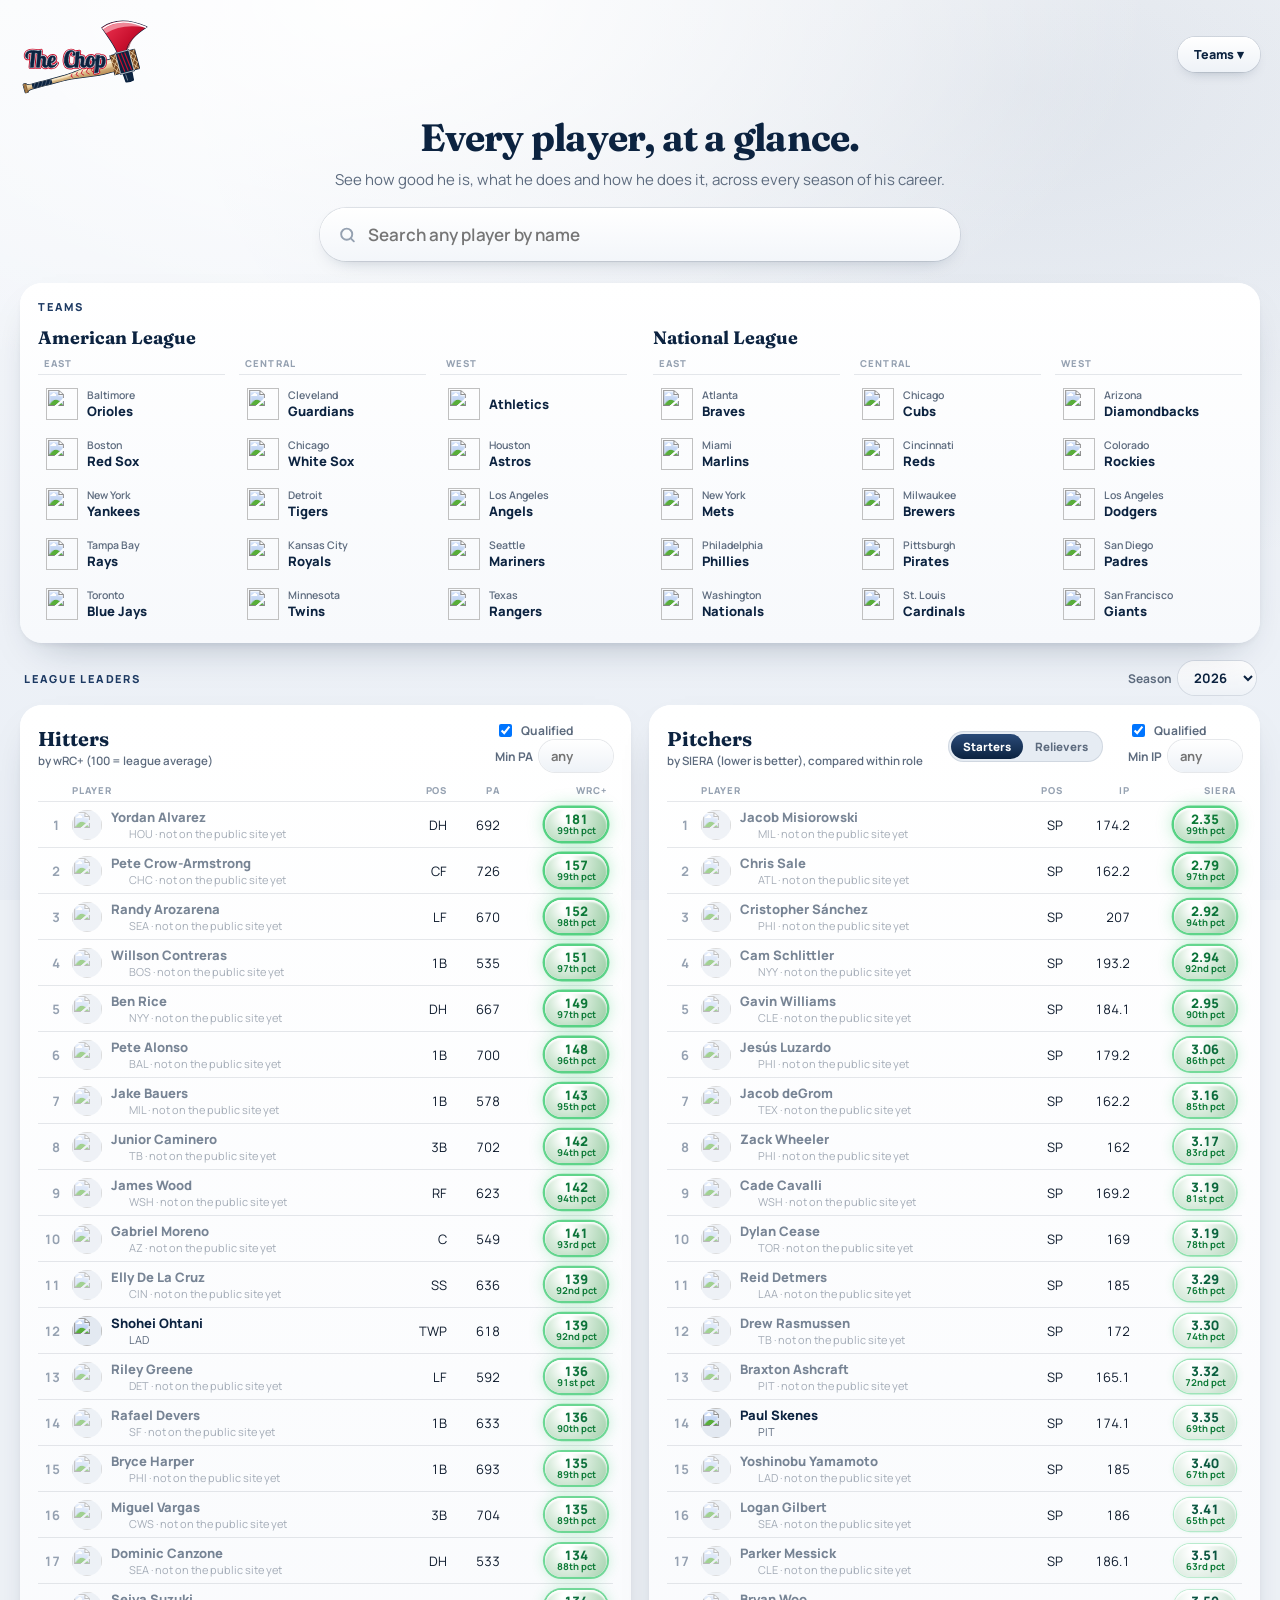
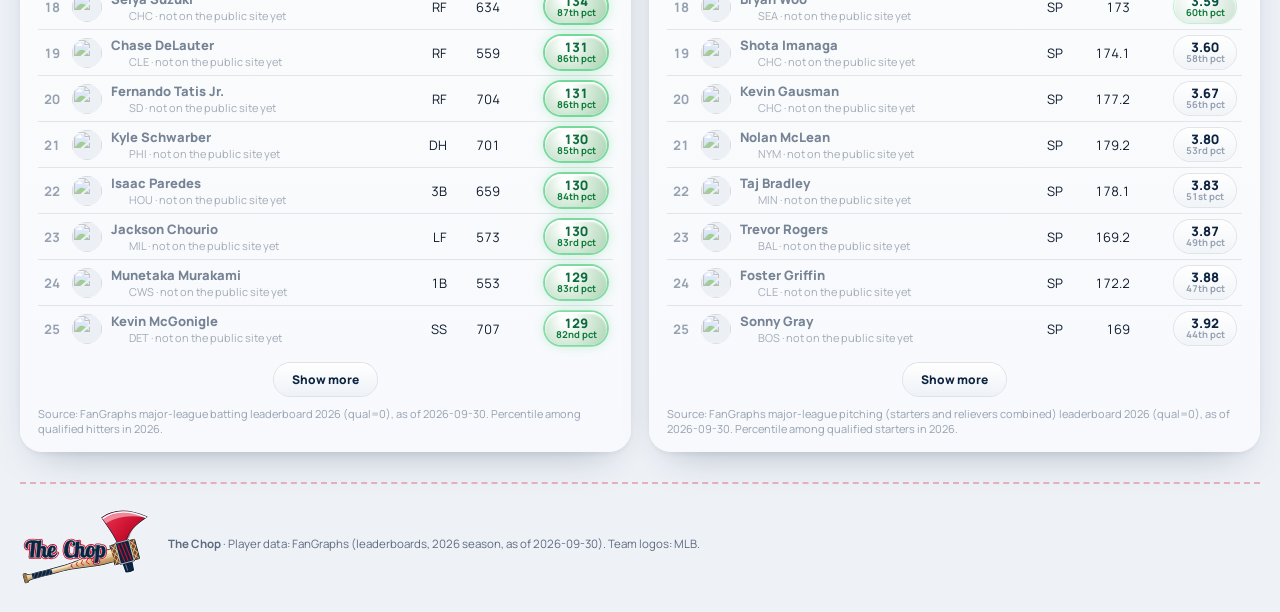
==== commit 71974d3d: "Real app from TheChop 0a3b159: home, team pages and the first 13 player pages Co-Authored-By: Claude" ====
--- a/index.html
+++ b/index.html
@@ -1,777 +1,29 @@
 <!doctype html>
-<html lang="en"><head><meta charset="utf-8"><meta name="viewport" content="width=device-width,initial-scale=1">
-<title>Aaron Judge · The Chop · Orbit + Cards</title><link rel="icon" href="data:image/svg+xml,%3Csvg%20xmlns%3D%22http%3A%2F%2Fwww.w3.org%2F2000%2Fsvg%22%20viewBox%3D%220%200%20100%20100%22%20role%3D%22img%22%20aria-label%3D%22The%20Chop%22%3E%3Ctitle%3EThe%20Chop%3A%20script%20wordmark%20with%20a%20straight%20ash%20bat%20carrying%20a%20hafted%20red%20tomahawk%20head%3C%2Ftitle%3E%3Cdefs%3E%3ClinearGradient%20id%3D%22g2iw%22%20x1%3D%220%22%20y1%3D%220%22%20x2%3D%220%22%20y2%3D%221%22%3E%3Cstop%20offset%3D%220%22%20stop-color%3D%22%23f8ecd2%22%2F%3E%3Cstop%20offset%3D%22.45%22%20stop-color%3D%22%23ead0a0%22%2F%3E%3Cstop%20offset%3D%221%22%20stop-color%3D%22%23c29760%22%2F%3E%3C%2FlinearGradient%3E%3ClinearGradient%20id%3D%22g2ir%22%20x1%3D%220%22%20y1%3D%220%22%20x2%3D%221%22%20y2%3D%221%22%3E%3Cstop%20offset%3D%220%22%20stop-color%3D%22%23ec3350%22%2F%3E%3Cstop%20offset%3D%22.6%22%20stop-color%3D%22%23c8102e%22%2F%3E%3Cstop%20offset%3D%221%22%20stop-color%3D%22%238f0b20%22%2F%3E%3C%2FlinearGradient%3E%3C%2Fdefs%3E%3Crect%20x%3D%221%22%20y%3D%221%22%20width%3D%2298%22%20height%3D%2298%22%20rx%3D%2222%22%20fill%3D%22%230c2340%22%2F%3E%3Crect%20x%3D%225.5%22%20y%3D%225.5%22%20width%3D%2289%22%20height%3D%2289%22%20rx%3D%2218%22%20fill%3D%22none%22%20stroke%3D%22%23c8102e%22%20stroke-width%3D%222.5%22%2F%3E%3Cg%20transform%3D%22translate%2833.9%2C87.9%29%20rotate%28-62%29%22%3E%3Cpath%20d%3D%22M0%2C-2.3%20L0.3%2C-2.6%20L1.7%2C-2.6%20L2%2C-2.3%20L2%2C-1.9%20L3%2C-1.6%20L4%2C-1.4%20L5%2C-1.4%20L6%2C-1.4%20L7%2C-1.4%20L8%2C-1.4%20L9%2C-1.4%20L10%2C-1.4%20L10.9%2C-1.4%20L11.9%2C-1.4%20L12.9%2C-1.4%20L13.9%2C-1.4%20L14.9%2C-1.4%20L15.9%2C-1.4%20L16.9%2C-1.4%20L17.9%2C-1.4%20L18.9%2C-1.4%20L19.9%2C-1.4%20L20.9%2C-1.4%20L21.9%2C-1.4%20L22.9%2C-1.4%20L23.9%2C-1.5%20L24.9%2C-1.5%20L25.9%2C-1.6%20L26.9%2C-1.7%20L27.8%2C-1.8%20L28.8%2C-2%20L29.8%2C-2.1%20L30.8%2C-2.3%20L31.8%2C-2.4%20L32.8%2C-2.6%20L33.8%2C-2.7%20L34.8%2C-2.9%20L35.8%2C-3%20L36.8%2C-3.2%20L37.8%2C-3.3%20L38.8%2C-3.4%20L39.8%2C-3.5%20L40.8%2C-3.6%20L41.8%2C-3.7%20L42.8%2C-3.7%20L43.8%2C-3.8%20L44.7%2C-3.8%20L45.7%2C-3.8%20L46.7%2C-3.8%20L47.7%2C-3.8%20L48.7%2C-3.8%20L49.7%2C-3.8%20L50.7%2C-3.8%20L51.7%2C-3.8%20L52.7%2C-3.8%20L53.7%2C-3.8%20L54.7%2C-3.8%20L55.7%2C-3.8%20L56.7%2C-3.8%20L57.7%2C-3.8%20L58.7%2C-3.8%20L59.7%2C-3.8%20L60.7%2C-3.8%20L61.7%2C-3.8%20L62%2C-3.5%20L62%2C3.5%20L61.7%2C3.8%20L60.7%2C3.8%20L59.7%2C3.8%20L58.7%2C3.8%20L57.7%2C3.8%20L56.7%2C3.8%20L55.7%2C3.8%20L54.7%2C3.8%20L53.7%2C3.8%20L52.7%2C3.8%20L51.7%2C3.8%20L50.7%2C3.8%20L49.7%2C3.8%20L48.7%2C3.8%20L47.7%2C3.8%20L46.7%2C3.8%20L45.7%2C3.8%20L44.7%2C3.8%20L43.8%2C3.8%20L42.8%2C3.7%20L41.8%2C3.7%20L40.8%2C3.6%20L39.8%2C3.5%20L38.8%2C3.4%20L37.8%2C3.3%20L36.8%2C3.2%20L35.8%2C3%20L34.8%2C2.9%20L33.8%2C2.7%20L32.8%2C2.6%20L31.8%2C2.4%20L30.8%2C2.3%20L29.8%2C2.1%20L28.8%2C2%20L27.8%2C1.8%20L26.9%2C1.7%20L25.9%2C1.6%20L24.9%2C1.5%20L23.9%2C1.5%20L22.9%2C1.4%20L21.9%2C1.4%20L20.9%2C1.4%20L19.9%2C1.4%20L18.9%2C1.4%20L17.9%2C1.4%20L16.9%2C1.4%20L15.9%2C1.4%20L14.9%2C1.4%20L13.9%2C1.4%20L12.9%2C1.4%20L11.9%2C1.4%20L10.9%2C1.4%20L10%2C1.4%20L9%2C1.4%20L8%2C1.4%20L7%2C1.4%20L6%2C1.4%20L5%2C1.4%20L4%2C1.4%20L3%2C1.6%20L2%2C1.9%20L2%2C2.3%20L1.7%2C2.6%20L0.3%2C2.6%20L0%2C2.3%20Z%22%20fill%3D%22%23ffffff%22%20stroke%3D%22%23ffffff%22%20stroke-width%3D%226.8%22%20stroke-linejoin%3D%22round%22%2F%3E%3Cg%20transform%3D%22matrix%280.2428%2C0.0000%2C0.0000%2C0.2428%2C52.1296%2C0.0000%29%22%3E%3Cpath%20d%3D%22M-15%2C-36%20C-17%2C-58%20-30%2C-90%20-42%2C-124%20Q22%2C-148%2096%2C-90%20C52%2C-76%2024%2C-56%2015%2C-36%20Z%22%20fill%3D%22%23ffffff%22%20stroke%3D%22%23ffffff%22%20stroke-width%3D%2228%22%20stroke-linejoin%3D%22round%22%2F%3E%3Cpath%20d%3D%22M-14%2C34%20L-12%2C62%20Q0%2C66%2012%2C62%20L14%2C34%20Z%22%20fill%3D%22%23ffffff%22%20stroke%3D%22%23ffffff%22%20stroke-width%3D%2228%22%20stroke-linejoin%3D%22round%22%2F%3E%3Cpath%20d%3D%22M-22%2C-34%20H22%20V34%20H-22%20Z%22%20fill%3D%22%23ffffff%22%20stroke%3D%22%23ffffff%22%20stroke-width%3D%2228%22%20stroke-linejoin%3D%22round%22%2F%3E%3Cpath%20d%3D%22M-40%2C-31%20H40%20V31%20H-40%20Z%22%20fill%3D%22%23ffffff%22%20stroke%3D%22%23ffffff%22%20stroke-width%3D%2228%22%20stroke-linejoin%3D%22round%22%2F%3E%3C%2Fg%3E%3C%2Fg%3E%3Cg%20transform%3D%22translate%2833.9%2C87.9%29%20rotate%28-62%29%22%3E%3Cpath%20d%3D%22M0%2C-2.3%20L0.3%2C-2.6%20L1.7%2C-2.6%20L2%2C-2.3%20L2%2C-1.9%20L3%2C-1.6%20L4%2C-1.4%20L5%2C-1.4%20L6%2C-1.4%20L7%2C-1.4%20L8%2C-1.4%20L9%2C-1.4%20L10%2C-1.4%20L10.9%2C-1.4%20L11.9%2C-1.4%20L12.9%2C-1.4%20L13.9%2C-1.4%20L14.9%2C-1.4%20L15.9%2C-1.4%20L16.9%2C-1.4%20L17.9%2C-1.4%20L18.9%2C-1.4%20L19.9%2C-1.4%20L20.9%2C-1.4%20L21.9%2C-1.4%20L22.9%2C-1.4%20L23.9%2C-1.5%20L24.9%2C-1.5%20L25.9%2C-1.6%20L26.9%2C-1.7%20L27.8%2C-1.8%20L28.8%2C-2%20L29.8%2C-2.1%20L30.8%2C-2.3%20L31.8%2C-2.4%20L32.8%2C-2.6%20L33.8%2C-2.7%20L34.8%2C-2.9%20L35.8%2C-3%20L36.8%2C-3.2%20L37.8%2C-3.3%20L38.8%2C-3.4%20L39.8%2C-3.5%20L40.8%2C-3.6%20L41.8%2C-3.7%20L42.8%2C-3.7%20L43.8%2C-3.8%20L44.7%2C-3.8%20L45.7%2C-3.8%20L46.7%2C-3.8%20L47.7%2C-3.8%20L48.7%2C-3.8%20L49.7%2C-3.8%20L50.7%2C-3.8%20L51.7%2C-3.8%20L52.7%2C-3.8%20L53.7%2C-3.8%20L54.7%2C-3.8%20L55.7%2C-3.8%20L56.7%2C-3.8%20L57.7%2C-3.8%20L58.7%2C-3.8%20L59.7%2C-3.8%20L60.7%2C-3.8%20L61.7%2C-3.8%20L62%2C-3.5%20L62%2C3.5%20L61.7%2C3.8%20L60.7%2C3.8%20L59.7%2C3.8%20L58.7%2C3.8%20L57.7%2C3.8%20L56.7%2C3.8%20L55.7%2C3.8%20L54.7%2C3.8%20L53.7%2C3.8%20L52.7%2C3.8%20L51.7%2C3.8%20L50.7%2C3.8%20L49.7%2C3.8%20L48.7%2C3.8%20L47.7%2C3.8%20L46.7%2C3.8%20L45.7%2C3.8%20L44.7%2C3.8%20L43.8%2C3.8%20L42.8%2C3.7%20L41.8%2C3.7%20L40.8%2C3.6%20L39.8%2C3.5%20L38.8%2C3.4%20L37.8%2C3.3%20L36.8%2C3.2%20L35.8%2C3%20L34.8%2C2.9%20L33.8%2C2.7%20L32.8%2C2.6%20L31.8%2C2.4%20L30.8%2C2.3%20L29.8%2C2.1%20L28.8%2C2%20L27.8%2C1.8%20L26.9%2C1.7%20L25.9%2C1.6%20L24.9%2C1.5%20L23.9%2C1.5%20L22.9%2C1.4%20L21.9%2C1.4%20L20.9%2C1.4%20L19.9%2C1.4%20L18.9%2C1.4%20L17.9%2C1.4%20L16.9%2C1.4%20L15.9%2C1.4%20L14.9%2C1.4%20L13.9%2C1.4%20L12.9%2C1.4%20L11.9%2C1.4%20L10.9%2C1.4%20L10%2C1.4%20L9%2C1.4%20L8%2C1.4%20L7%2C1.4%20L6%2C1.4%20L5%2C1.4%20L4%2C1.4%20L3%2C1.6%20L2%2C1.9%20L2%2C2.3%20L1.7%2C2.6%20L0.3%2C2.6%20L0%2C2.3%20Z%22%20fill%3D%22%230c2340%22%20stroke%3D%22%230c2340%22%20stroke-width%3D%223.6%22%20stroke-linejoin%3D%22round%22%2F%3E%3Cg%20transform%3D%22matrix%280.2428%2C0.0000%2C0.0000%2C0.2428%2C52.1296%2C0.0000%29%22%3E%3Cpath%20d%3D%22M-15%2C-36%20C-17%2C-58%20-30%2C-90%20-42%2C-124%20Q22%2C-148%2096%2C-90%20C52%2C-76%2024%2C-56%2015%2C-36%20Z%22%20fill%3D%22%230c2340%22%20stroke%3D%22%230c2340%22%20stroke-width%3D%2214.8%22%20stroke-linejoin%3D%22round%22%2F%3E%3Cpath%20d%3D%22M-14%2C34%20L-12%2C62%20Q0%2C66%2012%2C62%20L14%2C34%20Z%22%20fill%3D%22%230c2340%22%20stroke%3D%22%230c2340%22%20stroke-width%3D%2214.8%22%20stroke-linejoin%3D%22round%22%2F%3E%3Cpath%20d%3D%22M-22%2C-34%20H22%20V34%20H-22%20Z%22%20fill%3D%22%230c2340%22%20stroke%3D%22%230c2340%22%20stroke-width%3D%2214.8%22%20stroke-linejoin%3D%22round%22%2F%3E%3Cpath%20d%3D%22M-40%2C-31%20H40%20V31%20H-40%20Z%22%20fill%3D%22%230c2340%22%20stroke%3D%22%230c2340%22%20stroke-width%3D%2214.8%22%20stroke-linejoin%3D%22round%22%2F%3E%3C%2Fg%3E%3C%2Fg%3E%3Cg%20transform%3D%22translate%2833.9%2C87.9%29%20rotate%28-62%29%22%3E%3Cpath%20d%3D%22M0%2C-2.3%20L0.3%2C-2.6%20L1.7%2C-2.6%20L2%2C-2.3%20L2%2C-1.9%20L3%2C-1.6%20L4%2C-1.4%20L5%2C-1.4%20L6%2C-1.4%20L7%2C-1.4%20L8%2C-1.4%20L9%2C-1.4%20L10%2C-1.4%20L10.9%2C-1.4%20L11.9%2C-1.4%20L12.9%2C-1.4%20L13.9%2C-1.4%20L14.9%2C-1.4%20L15.9%2C-1.4%20L16.9%2C-1.4%20L17.9%2C-1.4%20L18.9%2C-1.4%20L19.9%2C-1.4%20L20.9%2C-1.4%20L21.9%2C-1.4%20L22.9%2C-1.4%20L23.9%2C-1.5%20L24.9%2C-1.5%20L25.9%2C-1.6%20L26.9%2C-1.7%20L27.8%2C-1.8%20L28.8%2C-2%20L29.8%2C-2.1%20L30.8%2C-2.3%20L31.8%2C-2.4%20L32.8%2C-2.6%20L33.8%2C-2.7%20L34.8%2C-2.9%20L35.8%2C-3%20L36.8%2C-3.2%20L37.8%2C-3.3%20L38.8%2C-3.4%20L39.8%2C-3.5%20L40.8%2C-3.6%20L41.8%2C-3.7%20L42.8%2C-3.7%20L43.8%2C-3.8%20L44.7%2C-3.8%20L45.7%2C-3.8%20L46.7%2C-3.8%20L47.7%2C-3.8%20L48.7%2C-3.8%20L49.7%2C-3.8%20L50.7%2C-3.8%20L51.7%2C-3.8%20L52.7%2C-3.8%20L53.7%2C-3.8%20L54.7%2C-3.8%20L55.7%2C-3.8%20L56.7%2C-3.8%20L57.7%2C-3.8%20L58.7%2C-3.8%20L59.7%2C-3.8%20L60.7%2C-3.8%20L61.7%2C-3.8%20L62%2C-3.5%20L62%2C3.5%20L61.7%2C3.8%20L60.7%2C3.8%20L59.7%2C3.8%20L58.7%2C3.8%20L57.7%2C3.8%20L56.7%2C3.8%20L55.7%2C3.8%20L54.7%2C3.8%20L53.7%2C3.8%20L52.7%2C3.8%20L51.7%2C3.8%20L50.7%2C3.8%20L49.7%2C3.8%20L48.7%2C3.8%20L47.7%2C3.8%20L46.7%2C3.8%20L45.7%2C3.8%20L44.7%2C3.8%20L43.8%2C3.8%20L42.8%2C3.7%20L41.8%2C3.7%20L40.8%2C3.6%20L39.8%2C3.5%20L38.8%2C3.4%20L37.8%2C3.3%20L36.8%2C3.2%20L35.8%2C3%20L34.8%2C2.9%20L33.8%2C2.7%20L32.8%2C2.6%20L31.8%2C2.4%20L30.8%2C2.3%20L29.8%2C2.1%20L28.8%2C2%20L27.8%2C1.8%20L26.9%2C1.7%20L25.9%2C1.6%20L24.9%2C1.5%20L23.9%2C1.5%20L22.9%2C1.4%20L21.9%2C1.4%20L20.9%2C1.4%20L19.9%2C1.4%20L18.9%2C1.4%20L17.9%2C1.4%20L16.9%2C1.4%20L15.9%2C1.4%20L14.9%2C1.4%20L13.9%2C1.4%20L12.9%2C1.4%20L11.9%2C1.4%20L10.9%2C1.4%20L10%2C1.4%20L9%2C1.4%20L8%2C1.4%20L7%2C1.4%20L6%2C1.4%20L5%2C1.4%20L4%2C1.4%20L3%2C1.6%20L2%2C1.9%20L2%2C2.3%20L1.7%2C2.6%20L0.3%2C2.6%20L0%2C2.3%20Z%22%20fill%3D%22url%28%23g2iw%29%22%2F%3E%3Cpath%20d%3D%22M2%2C0.7%20L3.2%2C0.4%20L4.4%2C0.3%20L5.6%2C0.3%20L6.8%2C0.3%20L8%2C0.3%20L9.2%2C0.3%20L10.4%2C0.3%20L11.6%2C0.3%20L12.8%2C0.3%20L14%2C0.3%20L15.2%2C0.3%20L16.4%2C0.3%20L17.6%2C0.3%20L18.8%2C0.3%20L20%2C0.3%20L21.2%2C0.3%20L22.4%2C0.3%20L23.6%2C0.4%20L24.8%2C0.4%20L26%2C0.4%20L27.2%2C0.4%20L28.4%2C0.5%20L29.6%2C0.5%20L30.8%2C0.6%20L32%2C0.6%20L33.2%2C0.7%20L34.4%2C0.7%20L35.6%2C0.7%20L36.8%2C0.8%20L38%2C0.8%20L39.2%2C0.9%20L40.4%2C0.9%20L41.6%2C0.9%20L42.8%2C0.9%20L44%2C0.9%20L45.2%2C0.9%20L46.4%2C0.9%20L47.6%2C0.9%20L48.8%2C0.9%20L50%2C0.9%20L51.2%2C0.9%20L52.4%2C0.9%20L53.6%2C0.9%20L54.8%2C0.9%20L56%2C0.9%20L57.2%2C0.9%20L58.4%2C0.9%20L59.6%2C0.9%20L60.8%2C0.9%20L62%2C0.9%20L62%2C3.8%20L60.8%2C3.8%20L59.6%2C3.8%20L58.4%2C3.8%20L57.2%2C3.8%20L56%2C3.8%20L54.8%2C3.8%20L53.6%2C3.8%20L52.4%2C3.8%20L51.2%2C3.8%20L50%2C3.8%20L48.8%2C3.8%20L47.6%2C3.8%20L46.4%2C3.8%20L45.2%2C3.8%20L44%2C3.8%20L42.8%2C3.7%20L41.6%2C3.7%20L40.4%2C3.6%20L39.2%2C3.5%20L38%2C3.3%20L36.8%2C3.2%20L35.6%2C3%20L34.4%2C2.8%20L33.2%2C2.6%20L32%2C2.4%20L30.8%2C2.3%20L29.6%2C2.1%20L28.4%2C1.9%20L27.2%2C1.8%20L26%2C1.6%20L24.8%2C1.5%20L23.6%2C1.4%20L22.4%2C1.4%20L21.2%2C1.4%20L20%2C1.4%20L18.8%2C1.4%20L17.6%2C1.4%20L16.4%2C1.4%20L15.2%2C1.4%20L14%2C1.4%20L12.8%2C1.4%20L11.6%2C1.4%20L10.4%2C1.4%20L9.2%2C1.4%20L8%2C1.4%20L6.8%2C1.4%20L5.6%2C1.4%20L4.4%2C1.4%20L3.2%2C1.5%20L2%2C2.6%20Z%22%20fill%3D%22%23a8783f%22%20fill-opacity%3D%22.26%22%2F%3E%3Crect%20x%3D%220%22%20y%3D%22-2.6%22%20width%3D%222%22%20height%3D%225.3%22%20rx%3D%220.3%22%20fill%3D%22%238f6331%22%2F%3E%3Cline%20x1%3D%220.9%22%20y1%3D%22-1.6%22%20x2%3D%220.9%22%20y2%3D%221.6%22%20stroke%3D%22%23f3dfb8%22%20stroke-opacity%3D%22.7%22%20stroke-width%3D%220.3%22%2F%3E%3Crect%20x%3D%2261%22%20y%3D%22-3.8%22%20width%3D%221%22%20height%3D%227.6%22%20fill%3D%22%23b38449%22%2F%3E%3Cpath%20d%3D%22M5.7%2C-0.7%20L7.1%2C-0.7%20L8.4%2C-0.7%20L9.7%2C-0.7%20L11.1%2C-0.7%20L12.4%2C-0.7%20L13.7%2C-0.7%20L15.1%2C-0.7%20L16.4%2C-0.7%20L17.7%2C-0.7%20L19.1%2C-0.7%20L20.4%2C-0.7%20L21.7%2C-0.7%20L23.1%2C-0.7%20L24.4%2C-0.8%20L25.7%2C-0.8%20L27.1%2C-0.9%20L28.4%2C-1%20L29.7%2C-1.1%20L31.1%2C-1.2%20L32.4%2C-1.3%20L33.7%2C-1.4%20L35.1%2C-1.5%20L36.4%2C-1.6%20L37.7%2C-1.7%20L39.1%2C-1.8%20L40.4%2C-1.9%20L41.7%2C-1.9%20L43.1%2C-1.9%20L44.4%2C-2%20L45.7%2C-2%20L47.1%2C-2%20L48.4%2C-2%20L49.8%2C-2%20L51.1%2C-2%20L52.4%2C-2%20L53.8%2C-2%20L55.1%2C-2%20L56.4%2C-2%20L57.8%2C-2%20L59.1%2C-2%22%20fill%3D%22none%22%20stroke%3D%22%23fff%22%20stroke-opacity%3D%22.75%22%20stroke-width%3D%220.8%22%20stroke-linecap%3D%22round%22%2F%3E%3Crect%20x%3D%224.8%22%20y%3D%22-1.8%22%20width%3D%2210.8%22%20height%3D%223.5%22%20fill%3D%22%230c2340%22%2F%3E%3Cline%20x1%3D%225.3%22%20y1%3D%221.4%22%20x2%3D%227%22%20y2%3D%22-1.4%22%20stroke%3D%22%23fff%22%20stroke-opacity%3D%22.55%22%20stroke-width%3D%220.5%22%2F%3E%3Cline%20x1%3D%228%22%20y1%3D%221.4%22%20x2%3D%229.7%22%20y2%3D%22-1.4%22%20stroke%3D%22%23fff%22%20stroke-opacity%3D%22.55%22%20stroke-width%3D%220.5%22%2F%3E%3Cline%20x1%3D%2210.7%22%20y1%3D%221.4%22%20x2%3D%2212.4%22%20y2%3D%22-1.4%22%20stroke%3D%22%23fff%22%20stroke-opacity%3D%22.55%22%20stroke-width%3D%220.5%22%2F%3E%3Cline%20x1%3D%2213.5%22%20y1%3D%221.4%22%20x2%3D%2215.1%22%20y2%3D%22-1.4%22%20stroke%3D%22%23fff%22%20stroke-opacity%3D%22.55%22%20stroke-width%3D%220.5%22%2F%3E%3Cg%20transform%3D%22matrix%280.2428%2C0.0000%2C0.0000%2C0.2428%2C52.1296%2C0.0000%29%22%3E%3Cpath%20d%3D%22M-15%2C-36%20C-17%2C-58%20-30%2C-90%20-42%2C-124%20Q22%2C-148%2096%2C-90%20C52%2C-76%2024%2C-56%2015%2C-36%20Z%22%20fill%3D%22url%28%23g2ir%29%22%2F%3E%3Cpath%20d%3D%22M15%2C-36%20C24%2C-56%2052%2C-76%2096%2C-90%20C62%2C-80%2038%2C-64%2026%2C-42%20Z%22%20fill%3D%22%237d0a1c%22%20fill-opacity%3D%22.55%22%2F%3E%3Cpath%20d%3D%22M-40%2C-118%20Q22%2C-142%2092%2C-89%20Q24%2C-122%20-34%2C-104%20Z%22%20fill%3D%22%23f6a3b0%22%20fill-opacity%3D%22.8%22%2F%3E%3Cpath%20d%3D%22M-39%2C-121%20Q22%2C-145%2093%2C-90%22%20fill%3D%22none%22%20stroke%3D%22%23fff%22%20stroke-width%3D%225%22%20stroke-linecap%3D%22round%22%2F%3E%3Cpath%20d%3D%22M-14%2C34%20L-12%2C62%20Q0%2C66%2012%2C62%20L14%2C34%20Z%22%20fill%3D%22%230c2340%22%2F%3E%3Cpath%20d%3D%22M-7%2C40%20L-6%2C58%22%20stroke%3D%22%23fff%22%20stroke-opacity%3D%22.45%22%20stroke-width%3D%223%22%20stroke-linecap%3D%22round%22%2F%3E%3Crect%20x%3D%22-40%22%20y%3D%22-31%22%20width%3D%2218%22%20height%3D%2262%22%20rx%3D%223%22%20fill%3D%22%237a4a22%22%2F%3E%3Cpath%20d%3D%22M-38%2C-28%20L-24%2C28%20M-24%2C-28%20L-38%2C28%22%20stroke%3D%22%23e2c79a%22%20stroke-width%3D%224%22%2F%3E%3Crect%20x%3D%2222%22%20y%3D%22-31%22%20width%3D%2218%22%20height%3D%2262%22%20rx%3D%223%22%20fill%3D%22%237a4a22%22%2F%3E%3Cpath%20d%3D%22M24%2C-28%20L38%2C28%20M38%2C-28%20L24%2C28%22%20stroke%3D%22%23e2c79a%22%20stroke-width%3D%224%22%2F%3E%3Crect%20x%3D%22-22%22%20y%3D%22-34%22%20width%3D%2244%22%20height%3D%2268%22%20rx%3D%224%22%20fill%3D%22%230c2340%22%20stroke%3D%22%23fff%22%20stroke-width%3D%222%22%2F%3E%3Cpath%20d%3D%22M0%2C-28%20L0%2C28%22%20stroke%3D%22%23c8102e%22%20stroke-width%3D%228%22%2F%3E%3C%2Fg%3E%3C%2Fg%3E%3Cpath%20d%3D%22M68.5%2C38.7%20L68.5%2C43.1%22%20stroke%3D%22%237a4a22%22%20stroke-width%3D%220.7%22%20stroke-linecap%3D%22round%22%2F%3E%3Cpath%20d%3D%22M68.5%2C43.1%20C70.8%2C44.5%2071.5%2C54.1%2070.2%2C59%20C67.9%2C54.5%2066.6%2C44.9%2068.5%2C43.1%20Z%22%20fill%3D%22%23fff%22%20stroke%3D%22%230c2340%22%20stroke-width%3D%220.6%22%20stroke-linejoin%3D%22round%22%2F%3E%3Cpath%20d%3D%22M68%2C53.2%20L71.1%2C52.8%20L71.2%2C56.4%20L68.7%2C56.6%20Z%22%20fill%3D%22%23c8102e%22%2F%3E%3Cpath%20d%3D%22M71.2%2C56.4%20L70.2%2C59%20L68.7%2C56.6%20Z%22%20fill%3D%22%230c2340%22%2F%3E%3Cpath%20d%3D%22M68.5%2C42.6%20L70%2C57.4%22%20stroke%3D%22%230c2340%22%20stroke-opacity%3D%22.7%22%20stroke-width%3D%220.3%22%20stroke-linecap%3D%22round%22%2F%3E%3C%2Fsvg%3E">
+<html lang="en"><head><meta name="thechop-mode" content="static"><meta charset="utf-8"><meta name="viewport" content="width=device-width,initial-scale=1">
+<title>The Chop</title>
+<link rel="icon" type="image/svg+xml" href="./img/thechop-g2-icon.svg">
 <link rel="preconnect" href="https://fonts.googleapis.com">
 <link href="https://fonts.googleapis.com/css2?family=Fraunces:opsz,wght@9..144,500;9..144,600;9..144,700&family=Manrope:wght@400;500;600;700;800&display=swap" rel="stylesheet">
-<style>.tclogo{display:inline-flex;align-items:center;flex:none;transition:transform .18s ease,filter .18s ease}.tclogo:hover{transform:translateY(-2px);filter:drop-shadow(0 4px 6px rgba(12,35,64,.25))}.tclogo svg{height:84px;width:auto;display:block}.tclogo .lg-icon{display:none}@media (max-width:820px){.tclogo .lg-full{display:none}.tclogo .lg-icon{display:block}.tclogo svg{height:42px}}
-
-:root{--navy:#0c2340;--navy2:#1d3a63;--ink:#0f1c2e;--mut:#5d6b7e;--faint:#95a1b1;--hair:rgba(12,35,64,.10);
-  --good:#16a34a;--goodk:#0d7a37;--bad:#b0583f;--badk:#9c4631;--neu:#9aa0b2;--style:#6f7d93;
-  --card:linear-gradient(180deg,#ffffff 0%,#f7f9fc 100%);
-  --sh:0 1px 0 #fff inset,0 18px 40px -22px rgba(12,35,64,.35),0 3px 10px -4px rgba(12,35,64,.12);}
-*{box-sizing:border-box}
-html,body{margin:0;height:100%}
-body{font-family:Manrope,system-ui,sans-serif;color:var(--ink);background:#eef2f7;overflow:hidden;-webkit-font-smoothing:antialiased}
-.num{font-variant-numeric:tabular-nums;font-feature-settings:"tnum"}
-/* atmosphere: cool white, Yankee Stadium at night faintly, navy haze around the sun */
-#bg{position:fixed;inset:0;z-index:0;pointer-events:none;
-  background:radial-gradient(900px 620px at 34% 52%,rgba(255,255,255,.95),rgba(255,255,255,0) 70%),
-             radial-gradient(1200px 700px at 30% 50%,rgba(29,58,99,.10),transparent 70%),
-             linear-gradient(180deg,#f7f9fc 0%,#e9eef5 100%)}
-#bg .photo{position:absolute;inset:0;background:url("https://upload.wikimedia.org/wikipedia/commons/thumb/9/92/A_Great_Night_at_Yankee_Stadium.jpg/1920px-A_Great_Night_at_Yankee_Stadium.jpg") center 60%/cover;
-  opacity:.10;filter:grayscale(.6) blur(2px);mix-blend-mode:multiply;-webkit-mask-image:linear-gradient(180deg,transparent 0%,#000 55%,#000 100%);mask-image:linear-gradient(180deg,transparent 0%,#000 55%,#000 100%)}
-#bg .mark{position:absolute;right:470px;top:90px;width:300px;opacity:.035}
-#app{position:relative;z-index:1;height:100vh;display:grid;grid-template-columns:1fr 430px;grid-template-rows:auto 1fr;gap:0 18px;padding:14px 20px 14px 22px}
-/* ceremony */
-header{grid-column:1/3;display:flex;align-items:center;gap:16px;padding-bottom:8px}
-header .logo{width:46px;height:46px;border-radius:14px;background:var(--card);box-shadow:var(--sh);display:grid;place-items:center}
-header .logo img{width:32px}
-header .nm{font-family:Fraunces,serif;font-weight:700;font-size:34px;letter-spacing:-.01em;color:var(--navy);line-height:1}
-header .nm i{font-style:normal;font-family:Fraunces,serif;color:var(--navy2);opacity:.35;margin-left:.2em}
-header .meta{font-size:12.5px;color:var(--mut);margin-top:4px}
-header .meta b{color:var(--ink)}
-.chips{margin-left:auto;display:flex;align-items:center;gap:5px;flex-wrap:wrap;justify-content:flex-end;max-width:760px}
-.chips .k{font-size:10.5px;font-weight:800;letter-spacing:.12em;text-transform:uppercase;color:var(--faint);margin-right:4px}
-.yr{font:700 12px Manrope;color:var(--mut);border:0;border-radius:99px;padding:6px 10px;cursor:pointer;background:linear-gradient(180deg,#fff,#eef2f7);
-  box-shadow:0 1px 0 #fff inset,0 0 0 1px var(--hair),0 2px 4px -2px rgba(12,35,64,.2);transition:transform .12s,box-shadow .12s}
-.yr:hover{transform:translateY(-1px)}
-.yr.on{color:#fff;background:linear-gradient(180deg,#2a4a78,var(--navy));box-shadow:0 1px 0 rgba(255,255,255,.25) inset,0 4px 10px -4px rgba(12,35,64,.6)}
-.showing{width:100%;text-align:right;font-size:11.5px;color:var(--mut);margin-top:3px}
-.showing b{color:var(--ink)}
-/* the orbit stage */
-#stage{position:relative;grid-column:1;min-height:0}
-#rings{position:absolute;inset:0;width:100%;height:100%;pointer-events:none;overflow:visible}
-#rings ellipse{fill:none;stroke:rgba(12,35,64,.11);stroke-width:1}
-#rings ellipse.r3{stroke-dasharray:2 6;stroke:rgba(12,35,64,.16)}
-#rings ellipse.r1{stroke:rgba(12,35,64,.16)}
-#rings text{font:800 9px Manrope;letter-spacing:.16em;fill:var(--faint);text-transform:uppercase}
-.sun{position:absolute;border-radius:50%;transform:translate(-50%,-50%);
-  background:radial-gradient(circle at 50% 38%,#3d5f8f 0%,#1b365e 55%,#0c2340 100%);
-  box-shadow:0 0 0 5px #fff,0 0 0 7px rgba(12,35,64,.85),0 0 0 9px rgba(255,255,255,.9),0 0 60px 26px rgba(120,160,220,.30),0 0 140px 60px rgba(255,255,255,.75),0 24px 50px -10px rgba(12,35,64,.45)}
-.sun .ph{position:absolute;inset:0;border-radius:50%;overflow:hidden}
-.sun img{position:absolute;left:50%;bottom:-4%;width:108%;transform:translateX(-50%)}
-.sun::after{content:"";position:absolute;inset:0;border-radius:50%;background:radial-gradient(circle at 30% 18%,rgba(255,255,255,.45),rgba(255,255,255,0) 38%);pointer-events:none}
-.sun .no{position:absolute;left:50%;bottom:-13px;transform:translateX(-50%);z-index:2;font:700 15px Fraunces,serif;color:#fff;padding:3px 12px;border-radius:99px;
-  background:linear-gradient(180deg,#2a4a78,var(--navy));box-shadow:0 0 0 2px #fff,0 6px 12px -4px rgba(12,35,64,.6)}
-/* planets: glossy pressable spheres */
-.pl{position:absolute;transform:translate(-50%,-50%);border:0;border-radius:50%;padding:0;cursor:pointer;font-family:Manrope;color:var(--ink);
-  display:flex;flex-direction:column;align-items:center;justify-content:center;
-  background:radial-gradient(circle at 36% 24%,#fff 0%,#fff 14%,#f3f6fa 36%,#dfe6ef 74%,#ccd5e1 100%);
-  box-shadow:inset 0 -8px 16px rgba(12,35,64,.10),inset 0 2px 2px #fff,0 14px 24px -12px rgba(12,35,64,.45),0 2px 6px rgba(12,35,64,.10);
-  transition:transform .16s cubic-bezier(.3,1.4,.5,1),box-shadow .16s}
-.pl::before{content:"";position:absolute;left:19%;top:9%;width:40%;height:22%;border-radius:50%;background:linear-gradient(180deg,rgba(255,255,255,.95),rgba(255,255,255,0));filter:blur(.5px);pointer-events:none}
-.pl:hover{transform:translate(-50%,-50%) scale(1.07)}
-.pl:active{transform:translate(-50%,-50%) scale(.96)}
-.pl .lab{font-weight:800;letter-spacing:.04em;color:var(--mut);position:relative}
-.pl b{font-weight:800;letter-spacing:-.02em;line-height:1.02;position:relative;color:var(--navy)}
-.pl small{color:var(--faint);font-weight:700;position:relative}
-.pl.g{background:radial-gradient(circle at 36% 24%,#fff 0%,#fff 12%,color-mix(in oklab,var(--good) calc(var(--i)*14% + 3%),#f4f8f6) 38%,color-mix(in oklab,var(--good) calc(var(--i)*34% + 12%),#dfe9e4) 100%);
-  box-shadow:inset 0 -8px 16px rgba(10,90,40,.12),inset 0 2px 2px #fff,0 14px 24px -12px rgba(12,35,64,.45),
-   0 0 0 calc(1px + var(--i)*2.5px) rgba(34,197,94,calc(.22 + var(--i)*.5)),0 0 calc(10px + var(--i)*36px) calc(var(--i)*8px) rgba(34,197,94,calc(.14 + var(--i)*.40))}
-.pl.g b{color:color-mix(in oklab,var(--goodk) calc(55% + var(--i)*45%),var(--navy))}
-.pl.b{background:radial-gradient(circle at 36% 24%,#fff 0%,#fdf9f7 12%,color-mix(in oklab,var(--bad) calc(var(--i)*7% + 7%),#f7f1ee) 40%,color-mix(in oklab,var(--bad) calc(var(--i)*12% + 14%),#ebe4e1) 100%);
-  box-shadow:inset 0 -8px 16px rgba(120,50,30,.08),inset 0 2px 2px #fff,0 14px 24px -12px rgba(12,35,64,.4),0 0 0 1.5px rgba(176,88,63,calc(.32 + var(--i)*.2))}
-.pl.b b{color:var(--badk)}
-.pl.pin{outline:2px solid var(--navy);outline-offset:4px}
-.pl.big .lab{font-size:13px}
-.pl.big b{font-family:Fraunces,serif;font-weight:700;font-size:46px}
-.pl.big small{font-size:11px}
-.pl.mid.core .lab{font-size:11px}.pl.mid.core b{font-size:25px}.pl.mid .lab{font-size:10px}
-.pl.mid b{font-size:21px}
-.pl.mid small{font-size:9.5px}
-/* clusters on the outer ring */
-.cl{position:absolute;transform:translate(-50%,-50%);width:max-content;min-width:240px;text-align:left;cursor:pointer;border-radius:22px;padding:9px 10px 10px;font-family:Manrope;color:var(--ink);
-  background:linear-gradient(180deg,rgba(255,255,255,.97),rgba(247,249,252,.94));border:1px solid rgba(255,255,255,.95);outline:1px solid var(--hair);outline-offset:-1px;
-  box-shadow:0 1px 0 #fff inset,0 1px 2px rgba(12,35,64,.06),0 10px 30px -12px rgba(12,35,64,.28),0 30px 60px -40px rgba(12,35,64,.25);transition:box-shadow .16s,outline-color .16s;overflow:hidden}
-.cl::before{content:"";position:absolute;inset:0 0 auto 0;height:40%;background:linear-gradient(180deg,rgba(255,255,255,.9),rgba(255,255,255,0));pointer-events:none}
-.cl:hover{box-shadow:0 1px 0 #fff inset,0 2px 4px rgba(12,35,64,.08),0 16px 34px -12px rgba(12,35,64,.38)}
-.cl.on{outline:2px solid var(--navy)}
-.cl .t{position:relative;display:flex;align-items:baseline;justify-content:space-between;gap:6px;font-size:10px;font-weight:800;letter-spacing:.13em;text-transform:uppercase;color:var(--navy2);margin:1px 4px 7px}
-.cl .t i{font-style:normal;letter-spacing:.02em;text-transform:none;font-weight:700;color:var(--faint);font-size:10.5px;white-space:nowrap}
-.cl .t i:after{content:" ›";font-weight:800;color:var(--navy2)}
-.cl .bts{position:relative;display:grid;grid-template-columns:repeat(var(--n,3),minmax(max-content,1fr));gap:6px}
-.bt{position:relative;display:flex;flex-direction:column;justify-content:center;min-width:0;min-height:54px;border:1px solid rgba(12,35,64,.09);border-radius:15px;padding:6px 8px;
-  background:linear-gradient(180deg,rgba(255,255,255,.75),rgba(255,255,255,0) 55%),linear-gradient(var(--g,transparent),var(--g,transparent)),linear-gradient(180deg,#fff,#eef1f6);
-  box-shadow:0 1px 0 #fff inset,0 -2px 0 rgba(12,35,64,.05) inset,0 1px 2px rgba(12,35,64,.08),0 8px 18px -10px rgba(12,35,64,.3)}
-.bt::after{content:"";position:absolute;left:6%;right:6%;top:2px;height:24%;border-radius:12px 12px 50% 50%/12px 12px 100% 100%;background:linear-gradient(180deg,rgba(255,255,255,.8),rgba(255,255,255,0));pointer-events:none}
-.bt .l{font-size:10px;font-weight:800;color:var(--mut);letter-spacing:.02em;line-height:1.2}
-.bt .v{font:700 19px Fraunces,serif;letter-spacing:-.02em;line-height:1.1;color:var(--navy)}
-.bt .lg{font-size:9.5px;color:var(--faint);font-weight:700;white-space:nowrap}
-.bt.g{border-color:rgba(34,197,94,calc(.22 + var(--i)*.35))}
-.bt.g .v{color:var(--goodk)}
-.bt.b{border-color:rgba(176,88,63,calc(.22 + var(--i)*.2))}
-.bt.b .v{color:var(--badk)}
-/* career sheet: every season, All / vs L / vs R */
-#sheet{grid-column:1/3;grid-row:2;overflow:auto;z-index:20;min-height:0;display:flex;flex-direction:column;border-radius:26px;background:rgba(255,255,255,.97);backdrop-filter:blur(12px);
-  box-shadow:0 1px 0 #fff inset,0 30px 70px -30px rgba(12,35,64,.45),0 0 0 1px var(--hair);padding:18px 24px 14px}
-#sheet[hidden]{display:none}
-#stage{grid-row:2}#panel{grid-row:2!important}
-.bt .l{white-space:nowrap}
-#sheet .sh{display:flex;align-items:center;gap:14px;flex-wrap:wrap}
-#sheet h3{margin:0;font:700 24px Fraunces,serif;color:var(--navy)}
-#sheet h3 small{font:800 10px Manrope;letter-spacing:.14em;text-transform:uppercase;color:var(--faint);margin-left:8px}
-.seg{display:inline-flex;padding:4px;border-radius:99px;background:linear-gradient(180deg,#e9eef5,#f5f7fa);box-shadow:inset 0 1px 3px rgba(12,35,64,.14)}
-.seg button{font:800 13px Manrope;color:var(--mut);border:0;background:none;border-radius:99px;padding:9px 18px;min-height:40px;cursor:pointer}
-.seg button.on{color:#fff;background:linear-gradient(180deg,#2a4a78,var(--navy));box-shadow:0 1px 0 rgba(255,255,255,.25) inset,0 4px 10px -4px rgba(12,35,64,.6)}
-#sheet .x{margin-left:auto;font:700 12.5px Manrope;border:0;background:#eef2f7;color:var(--mut);border-radius:99px;padding:10px 16px;min-height:40px;cursor:pointer}
-#sheet .sub{font-size:12.5px;color:var(--mut);margin:8px 0 10px}
-#sheet .sub b{color:var(--ink)}
-.twrap{position:relative;min-height:0;flex:0 1 auto;display:flex;max-width:1240px}
-.tw{overflow:auto;min-height:0;border-radius:16px;box-shadow:0 0 0 1px var(--hair);background:#fff;scrollbar-width:thin}
-.twrap:after{content:"";position:absolute;top:0;right:0;bottom:0;width:34px;border-radius:0 16px 16px 0;pointer-events:none;opacity:0;transition:opacity .2s;
-  background:linear-gradient(90deg,rgba(255,255,255,0),rgba(12,35,64,.13))}
-.twrap.more:after{opacity:1}
-.ct{border-collapse:separate;border-spacing:0;font-size:13.5px;white-space:nowrap}
-.ct th{position:sticky;top:0;z-index:2;background:#f5f7fb;font-size:10.5px;font-weight:800;color:var(--mut);letter-spacing:.02em;text-align:right;padding:9px 8px 8px;border-bottom:1px solid var(--hair)}
-.ct th.grp{top:0;text-align:center;color:var(--faint);font-size:9.5px;letter-spacing:.14em;text-transform:uppercase;padding:6px 8px 2px;border-bottom:0}
-.ct td{text-align:right;padding:8px 10px;border-bottom:1px solid rgba(12,35,64,.05)}
-.ct td.g{color:var(--goodk);font-weight:800;background:rgba(34,197,94,calc(.07 + var(--i)*.26))}
-.ct td.b{color:var(--badk);font-weight:700;background:rgba(176,88,63,calc(.06 + var(--i,0)*.08))}
-.ct td.st{color:var(--mut)}
-.ct td.lk{color:#5b3fb0;font-weight:800;background:rgba(139,92,246,.14);box-shadow:inset 0 0 0 1px rgba(139,92,246,.35)}
-.bt.lk{border-color:rgba(139,92,246,.5)}.bt.lk .v{color:#5b3fb0}
-.lka{font-size:.72em;margin-left:2px;font-weight:800}
-.ct .sy{position:sticky;left:0;z-index:1;text-align:left;background:#fff;font-weight:800;color:var(--navy);box-shadow:1px 0 0 var(--hair)}
-.ct th.sy{z-index:3;background:#f5f7fb}
-.ct tr.sel .sy{color:#fff;background:linear-gradient(90deg,#2a4a78,var(--navy))}
-.ct tr.tot td{font-weight:800;border-top:2px solid rgba(12,35,64,.18);background:#f7f9fc}
-.ct tr.tot td.g{background:rgba(34,197,94,calc(.07 + var(--i)*.26))}
-.ct tr.tot td.b{background:rgba(176,88,63,calc(.06 + var(--i,0)*.08))}
-.ct tr.lowpa td:not(.sy){opacity:.5}
-body.flat .ct{font-size:12.5px}body.flat .ct td{padding:6px 8px}
-.ct .pa small{color:var(--faint);font-weight:600}
-#sheet .src{max-width:1240px}
-.moons{display:flex;gap:6px}
-.mo{width:26px;height:26px;border-radius:50%;display:grid;place-items:center;font-size:8.5px;font-weight:800;color:var(--mut);
-  background:radial-gradient(circle at 36% 26%,#fff 0 18%,#e8edf3 60%,#d2dae5 100%);box-shadow:0 3px 6px -3px rgba(12,35,64,.4)}
-.mo.g{color:var(--goodk);background:radial-gradient(circle at 36% 26%,#fff 0 16%,color-mix(in oklab,var(--good) calc(var(--i)*30% + 10%),#eef5f1) 100%);box-shadow:0 0 calc(4px + var(--i)*10px) rgba(34,197,94,calc(.2 + var(--i)*.45)),0 3px 6px -3px rgba(12,35,64,.4)}
-.mo.b{color:var(--badk);background:radial-gradient(circle at 36% 26%,#fff 0 16%,#eeddd6 100%)}
-/* panel */
-#panel{grid-column:2;grid-row:2/4;min-height:0;display:flex;flex-direction:column;border-radius:26px;background:rgba(255,255,255,.86);backdrop-filter:blur(10px);
-  box-shadow:var(--sh),0 0 0 1px var(--hair);padding:18px 20px 14px;overflow:auto}
-#panel h3{margin:0;font:700 22px Fraunces,serif;color:var(--navy);display:flex;align-items:baseline;gap:10px}
-#panel h3 .tlg{height:1.15em;width:auto;align-self:center;display:block}#panel h3 a.tlg-a{display:inline-flex;align-self:center}
-#panel h3 .tag{font:800 10px Manrope;letter-spacing:.14em;text-transform:uppercase;color:var(--faint)}
-#panel h5{margin:14px 0 6px;font-size:10px;font-weight:800;letter-spacing:.14em;text-transform:uppercase;color:var(--faint)}
-.lead{font-size:14px;line-height:1.5;margin:8px 0 2px;color:var(--ink)}
-.lead b{color:var(--navy)}
-.src{font-size:10.5px;color:var(--faint);line-height:1.45;margin:10px 0 0}
-.pt{display:grid;grid-template-columns:78px 78px 1fr 48px;align-items:center;gap:6px;font-size:12.5px;padding:4px 0}
-.pt .u{color:var(--mut);font-size:11.5px}
-.dv{position:relative;height:12px;border-radius:99px;background:#eef2f7}
-.dv:before{content:"";position:absolute;left:50%;top:-3px;bottom:-3px;width:1px;background:rgba(12,35,64,.25)}
-.dv i{position:absolute;top:2px;bottom:2px;border-radius:99px}
-.pt .v{text-align:right;font-weight:800}
-/* career rail */
-#rail{grid-column:1;position:relative;height:136px;margin-top:6px;border-radius:22px;background:rgba(255,255,255,.8);box-shadow:var(--sh),0 0 0 1px var(--hair);padding:9px 16px 20px 16px;display:flex;flex-direction:column}
-#rail .top{display:flex;align-items:baseline;gap:10px;font-size:11px;color:var(--mut)}
-#rail .top b{font-size:10px;font-weight:800;letter-spacing:.14em;text-transform:uppercase;color:var(--navy2)}
-#rail .top .k{margin-left:auto;color:var(--faint)}
-#rail .top .key i{display:inline-block;width:14px;height:2px;vertical-align:middle;margin:0 4px 0 8px}
-#rplot{position:relative;flex:1;margin:8px 26px 0 44px}
-#rplot svg{position:absolute;inset:0;width:100%;height:100%;overflow:visible}
-#rplot .yt{position:absolute;left:-34px;width:28px;text-align:right;font-size:9.5px;color:var(--faint);transform:translateY(-50%)}
-#rplot .dot{position:absolute;border-radius:50%;transform:translate(-50%,-50%);cursor:pointer;border:0;padding:0}
-#rplot .yl{position:absolute;bottom:-15px;transform:translateX(-50%);font-size:9.5px;font-weight:700;color:var(--faint)}
-#rplot .yl.on{color:var(--navy)}
-#tip{position:fixed;z-index:50;pointer-events:none;opacity:0;transition:opacity .1s;max-width:270px;font-size:12px;line-height:1.45;padding:10px 12px;border-radius:14px;
-  background:rgba(255,255,255,.97);box-shadow:0 18px 40px -16px rgba(12,35,64,.5),0 0 0 1px var(--hair);color:var(--ink)}
-#tip .d{color:var(--goodk);font-weight:800}
-#tip small{color:var(--faint)}
-body.nosel .pl b,body.nosel .cl .h{opacity:.35}
-.cap{position:absolute;transform:translateX(-50%);text-align:center;pointer-events:auto;width:250px}
-.cap .tier{font:700 21px Fraunces,serif;color:var(--navy);line-height:1.1}
-.cap .tier small{display:block;font:800 9.5px Manrope;letter-spacing:.16em;text-transform:uppercase;color:var(--faint);margin-bottom:2px}
-.cap .sk{display:flex;flex-wrap:wrap;gap:4px;justify-content:center;margin-top:5px}
-.cap .sk span{font-size:11px;font-weight:800;padding:3px 9px;border-radius:99px;background:linear-gradient(180deg,#fff,#eef2f7);box-shadow:0 0 0 1px var(--hair);color:var(--mut)}
-.cap .sk span.g{color:var(--goodk);background:linear-gradient(180deg,#fff,#dcf5e5);box-shadow:0 0 0 1px rgba(34,197,94,.45),0 0 12px rgba(34,197,94,.25)}
-.cap .sk span.b{color:var(--badk);background:linear-gradient(180deg,#fff,#f5e8e3);box-shadow:0 0 0 1px rgba(176,88,63,.35)}
-body.flat .cap{position:relative;left:auto!important;top:auto!important;transform:none;width:100%}
-/* phone: the sun on top, planets as a tidy wrapped grid */
-body.flat{overflow:auto}
-body.flat #app{height:auto;display:block;padding:12px}
-body.flat header{flex-wrap:wrap;gap:10px}
-body.flat header .nm{font-size:28px}
-body.flat .chips{margin:0;justify-content:flex-start;max-width:none}
-body.flat .showing{text-align:left}
-body.flat #rings{display:none}
-body.flat #stage{display:flex;flex-wrap:wrap;justify-content:center;gap:12px;padding:26px 0 8px}
-body.flat .sun{position:relative;transform:none;width:150px;height:150px;margin:0 60px 18px;flex:0 0 auto}
-body.flat .pl,body.flat .cl{position:relative;left:auto!important;top:auto!important;transform:none}
-body.flat .pl:hover{transform:scale(1.04)}
-body.flat .pl.big{width:150px;height:150px}
-body.flat .pl.mid{width:100px;height:100px}body.flat .pl.mid:not(.core){width:86px;height:86px}
-body.flat .brk{flex-basis:100%;height:0}
-body.flat .cl{width:100%!important;transform:none!important}
-body.flat .yr{padding:9px 13px;min-height:40px;font-size:13px}
-body.flat #sheet{margin-top:12px;padding:14px 12px 12px;border-radius:22px}
-body.flat #sheet h3{font-size:20px}
-body.flat .seg button{padding:9px 14px}
-body.flat .tw{max-height:none}
-body.flat #rail{margin-top:12px;height:132px}
-body.flat #panel{margin-top:12px;max-height:none;overflow:visible}
-body.flat #bg .mark{display:none}
-body.flat #rail .top .k{display:none}
-/* draft 5: two layers */
-.pl em{font-style:normal;font-weight:800;position:relative;color:#46546a;letter-spacing:.01em}
-.pl.big em{font-size:13px}.pl.mid em{font-size:10.5px}
-.pl.g em{color:var(--goodk)}.pl.b em{color:var(--badk)}
-.layer{position:absolute;left:4px;top:2px;z-index:3;font-size:10px;font-weight:800;letter-spacing:.14em;text-transform:uppercase;color:var(--navy2)}
-.layer i{display:block;font-style:normal;letter-spacing:.02em;text-transform:none;font-weight:600;color:var(--faint);font-size:11.5px;margin-top:2px}
-.cap .fact{font-size:12.5px;color:var(--mut);margin-top:3px}.cap .fact b{color:var(--goodk)}
-.pswitch{display:inline-flex;padding:3px;border-radius:99px;background:linear-gradient(180deg,#e9eef5,#f5f7fa);box-shadow:inset 0 1px 3px rgba(12,35,64,.14);margin-left:14px;align-self:center}
-.pswitch a{font:800 12px Manrope;color:var(--mut);text-decoration:none;border-radius:99px;padding:8px 13px}
-.pswitch a.on{color:#fff;background:linear-gradient(180deg,var(--navy2),var(--navy))}
-/* player stats panel (D25): plain, friendly, uncoloured */
-.hs6{display:grid;grid-template-columns:repeat(3,1fr);gap:8px;margin-top:12px}
-.hs6 div{border-radius:18px;padding:10px 12px 9px;background:linear-gradient(180deg,rgba(255,255,255,.75),rgba(255,255,255,0) 55%),linear-gradient(180deg,#fff,#eef1f6);
-  border:1px solid rgba(12,35,64,.08);box-shadow:0 1px 0 #fff inset,0 1px 2px rgba(12,35,64,.08),0 8px 18px -12px rgba(12,35,64,.3)}
-.hs6 b{display:block;font:700 32px Fraunces,serif;color:var(--navy);line-height:1}
-.hs6 span{font-size:11px;font-weight:800;letter-spacing:.08em;text-transform:uppercase;color:var(--mut)}
-.hsx{display:flex;gap:16px;flex-wrap:wrap;font-size:12.5px;color:var(--mut);margin:10px 2px 0}.hsx b{color:var(--ink);font-size:14px}
-.pl2{width:100%;border-collapse:collapse;font-size:12.5px;margin-top:4px}
-.pl2 th{font-size:10px;font-weight:800;color:var(--faint);text-align:right;padding:4px 4px;letter-spacing:.04em}
-.pl2 td{text-align:right;padding:4.5px 4px;border-top:1px solid rgba(12,35,64,.06);color:var(--ink)}
-.pl2 td:first-child,.pl2 th:first-child{text-align:left}.pl2 td:first-child{font-weight:800;color:var(--navy)}
-.pl2 td.tm{white-space:nowrap;color:var(--faint);font-size:11px;text-align:left}
-.pl2 tr.sel td{background:rgba(12,35,64,.06)}.pl2 tr.tot td{font-weight:800;border-top:2px solid rgba(12,35,64,.15)}
-/* pitch mix: usage leads */
-.mixc{display:flex;height:30px;border-radius:11px;overflow:hidden;gap:2px;position:relative;box-shadow:0 1px 0 #fff inset,0 4px 10px -6px rgba(12,35,64,.4)}
-.mixc div{display:grid;place-items:center;font-size:10.5px;font-weight:800;color:#fff;white-space:nowrap;overflow:hidden}
-.mixl{display:grid;grid-template-columns:1fr 1fr;gap:3px 12px;margin-top:7px;position:relative}
-.mixl span{font-size:11.5px;color:var(--mut);display:flex;align-items:baseline;gap:5px;white-space:nowrap}
-.mixl span i{width:8px;height:8px;border-radius:3px;flex:none;align-self:center}
-.mixl span b{color:var(--ink);font-size:12.5px}
-.mixl span small{color:var(--faint);font-size:10.5px;margin-left:auto}.mixl span small.g{color:var(--goodk);font-weight:800}.mixl span small.b{color:var(--badk);font-weight:700}
-/* pitch mix as a ranked list: each name beside its own bar, share at the bar's end (no legend, no leader lines) */
-.pml{display:flex;flex-direction:column;gap:4px;margin-top:4px}
-.pmr{display:grid;grid-template-columns:78px minmax(0,1fr) 32px 38px;align-items:center;gap:8px;font-size:12px;line-height:1.1}
-.pmn{font-weight:800;color:var(--navy);white-space:nowrap;overflow:hidden;text-overflow:ellipsis;text-align:left}
-.pmt{display:flex;align-items:center;gap:6px;min-width:0}
-.pmt i{display:block;flex:none;height:13px;min-width:5px;border-radius:99px;background:linear-gradient(180deg,rgba(255,255,255,.34),rgba(255,255,255,0) 55%),linear-gradient(90deg,var(--navy),var(--navy));box-shadow:0 1px 0 rgba(255,255,255,.5) inset,0 4px 9px -5px rgba(12,35,64,.6)}
-.pmt b{font-size:13.5px;font-weight:800;color:var(--ink);white-space:nowrap}
-.pmv{font-size:10.5px;font-weight:700;color:var(--mut);text-align:right;white-space:nowrap}
-.pms{font-size:10.5px;font-weight:700;color:var(--faint);text-align:right;white-space:nowrap}.pms.g{color:var(--goodk);font-weight:800}.pms.b{color:var(--badk);font-weight:700}
-.pmr.oth .pmn{color:var(--mut);font-weight:700}.pmr.oth .pmt i{background:linear-gradient(90deg,#c9d0db,#b3bdcc);box-shadow:none}
-.pml .pmh{font-size:9.5px;font-weight:800;letter-spacing:.08em;color:var(--faint)}
-.pml.big{max-width:720px;gap:8px;margin:2px 0 4px}.pml.big .pmr{grid-template-columns:110px minmax(0,1fr) 70px 84px;font-size:13.5px}.pml.big .pmt i{height:17px}.pml.big .pmt b{font-size:16px}.pml.big .pmv,.pml.big .pms{font-size:12px}
-/* career chart inside the sheet */
-#sheet #rail{height:215px;margin:0 0 12px;max-width:1240px;flex:none}
-#sheet #rail .top{flex-wrap:wrap;row-gap:6px}
-.pick{display:flex;flex-wrap:wrap;gap:5px;margin-left:8px}
-.pick .yr{padding:6px 11px}
-#rplot .pc{position:absolute;transform:translate(-50%,-100%);font-size:9.5px;font-weight:800;color:var(--faint);white-space:nowrap;pointer-events:none}
-#rplot .pc.g{color:var(--goodk)}#rplot .pc.b{color:var(--badk)}
-.swipe{display:none;font-size:11.5px;font-weight:800;color:var(--navy2);margin:0 0 6px}
-body.flat .swipe{display:block}
-body.flat .twrap:after{opacity:1;width:40px}body.flat .twrap:not(.more):after{opacity:0}
-body.flat header{padding-bottom:4px}body.flat .pswitch{margin-left:0}
-body.flat .layer{position:relative;left:auto;top:auto;flex-basis:100%;text-align:center;margin-bottom:4px}
-body.flat .cl .t{flex-wrap:wrap;row-gap:3px}body.flat .cl .t i{margin-left:auto}
-body.flat #sheet #rail{height:220px}
-body.flat .hs6 b{font-size:28px}
-body.flat .pl2 td:nth-child(2),body.flat .pl2 th:nth-child(2){display:none}body.flat .pl2{font-size:11.5px}body.flat .pl2 td,body.flat .pl2 th{padding:4px 3px}
-/* round 3: direct labels, pitcher views */
-.mb{position:relative;margin-top:2px}
-.mb .mixc div{position:relative}
-.mb .mixc span{font-size:10.5px;font-weight:700;line-height:1.15;text-align:center;color:#fff;text-shadow:0 1px 1px rgba(0,0,0,.25)}
-.mb .mixc span b{font-weight:800}.mb .mixc small{font-size:9.5px;opacity:.85;font-weight:700}.mb .mixc small.g{color:#b9f5cf;opacity:1}.mb .mixc small.b{color:#f3c4b5;opacity:1}
-.mb.big .mixc span{font-size:12px}.mb.big .mixc small{font-size:10.5px}
-.mb .ld{position:absolute;width:1px;background:rgba(12,35,64,.35);transform:translateX(-.5px)}
-.mb .ol{position:absolute;transform:translateX(-50%);font-size:10.5px;font-weight:700;color:var(--mut);white-space:nowrap}
-.mb .ol small{color:var(--faint);font-weight:700}.mb .ol small.g{color:var(--goodk)}.mb .ol small.b{color:var(--badk)}
-.pswitch{display:flex;align-items:center;gap:2px;margin:6px 0 0;padding:3px;width:max-content;max-width:100%;flex-wrap:wrap}
-.pswitch .pg{font-size:9.5px;font-weight:800;letter-spacing:.12em;text-transform:uppercase;color:var(--faint);margin:0 4px 0 8px}
-.pswitch .pg:first-child{margin-left:4px}
-.pswitch a{padding:6px 11px}
-#credit{position:fixed;left:22px;bottom:5px;z-index:2;font-size:9.5px;color:var(--faint);pointer-events:none}
-body.flat #credit{position:static;padding:8px 12px 14px}
-#sheet h5.sx{margin:16px 0 6px;font-size:10px;font-weight:800;letter-spacing:.14em;text-transform:uppercase;color:var(--faint)}
-.smc{border-radius:16px;padding:8px 10px 4px;background:linear-gradient(180deg,#fff,#f5f7fb);box-shadow:0 0 0 1px var(--hair),0 6px 14px -10px rgba(12,35,64,.35)}
-.smt{font-size:12px;font-weight:800;color:var(--navy)}
-.smc text{font:700 9px Manrope}.smc .bl{fill:#5d6b7e}.smc .yl{fill:#95a1b1}.smc .zl{fill:#95a1b1;font-size:8.5px}.smc .rl{fill:#0d7a37;font-size:9.5px}
-#rplot .el{position:absolute;transform:translateY(-50%);font-size:10.5px;font-weight:800;color:var(--navy);white-space:nowrap}
-#rplot .el.lgl{color:#8a95a8;font-weight:700}
-#sheet #rplot{margin-right:96px}
-body.flat #sheet .mb{overflow:visible}
-body.flat .pswitch{width:auto;row-gap:4px}body.flat .pswitch .pg{flex-basis:100%;margin:4px 0 0 6px}body.flat header>div{min-width:0}
-/* expanded views: what opens depends on what was clicked */
-.ct th.gs,.ct td.gs{border-left:1px solid rgba(12,35,64,.12)}
-.ct th.hk{color:#fff;background:linear-gradient(180deg,var(--navy2),var(--navy))}
-.ct td.hk{box-shadow:inset 2px 0 0 var(--navy2),inset -2px 0 0 var(--navy2)}
-.ct td.hk.n,.ct td.hk.st{background:rgba(12,35,64,.05)}
-.ct td small.li{display:block;font-size:10px;font-weight:600;color:var(--faint);line-height:1.15;margin-top:1px}
-.ct td small{font-weight:600;color:var(--faint)}
-.pcg{display:grid;grid-template-columns:repeat(auto-fill,minmax(560px,1fr));gap:12px;max-width:1240px;flex:none}
-.pcg.nar{grid-template-columns:repeat(auto-fill,minmax(360px,1fr))}
-.pcard{padding:10px 12px 12px;min-width:0}
-.pcard .smt{font-size:14px}.pcard .smt small{font-size:11px;font-weight:700;color:var(--faint);margin-left:8px}
-.pcard .twrap{margin-top:4px}.pcard .ct{font-size:12.5px}.pcard .ct td{padding:6px 9px}
-.pl:hover,.pl:focus-visible{outline:2px solid color-mix(in oklab,var(--navy) 35%,transparent);outline-offset:3px}
-.cl .bt{cursor:pointer;transition:transform .12s,border-color .12s}.cl .bt:hover{transform:translateY(-1px);border-color:color-mix(in oklab,var(--navy) 45%,transparent)}
-body.flat .pcg,body.flat .pcg.nar{grid-template-columns:1fr}
-#sheet #rail{height:196px}
-body.flat #sheet .pick{flex-wrap:nowrap;overflow-x:auto;max-width:100%;margin-left:0;padding-bottom:2px;scrollbar-width:none}body.flat #sheet #rail .top{flex-wrap:nowrap;flex-direction:column;align-items:flex-start}body.flat #sheet #rail .top .key{display:none}
-body.flat #sheet #rplot{margin:8px 56px 0 36px}
-/* the player's name, repeated quietly: a huge faint watermark behind the tiles, in every expanded view's title, and a slim sticky bar on phones */
-#bg .wm{position:absolute;left:-.04em;bottom:-.1em;font:700 clamp(150px,24vw,420px)/1 Fraunces,serif;letter-spacing:-.03em;white-space:nowrap;
-  color:color-mix(in oklab,var(--navy) 3.5%,transparent);-webkit-text-stroke:1.5px color-mix(in oklab,var(--navy) 13%,transparent)}
-body.flat #bg .wm{font-size:42vw;bottom:-.12em}
-#sheet h3 .who{color:var(--navy)}#sheet h3 .who i{font:800 10.5px Manrope;font-style:normal;letter-spacing:.06em;color:var(--mut);margin:0 2px 0 7px;vertical-align:.35em}
-#sheet h3 .sep{color:var(--faint);margin:0 .28em;font-weight:500}
-#nbar{position:fixed;left:0;right:0;top:0;z-index:30;display:none;align-items:center;gap:9px;padding:7px 14px;background:rgba(255,255,255,.86);backdrop-filter:blur(12px);
-  box-shadow:0 1px 0 #fff inset,0 8px 20px -14px rgba(12,35,64,.5),0 1px 0 var(--hair);transform:translateY(-110%);transition:transform .2s}
-#nbar img{width:22px;height:22px}#nbar b{font:700 17px Fraunces,serif;color:var(--navy)}#nbar span{font-size:11.5px;color:var(--mut);white-space:nowrap;overflow:hidden;text-overflow:ellipsis}
-body.flat #nbar{display:flex}body.flat #nbar.on{transform:none}
-
-/* D24: TheChop's mark, quietly: a faint corner watermark, bat-stitching seams, a logo footer and an embossed seal on the stats panel */
-:root{--chopmark:url("[data-uri]");--stitch:url("[data-uri]");--stitchv:url("[data-uri]")}
-#bg .chopwm{position:absolute;left:-190px;top:30px;width:600px;height:600px;background:var(--chopmark) center/contain no-repeat;
-  transform:rotate(-6deg);opacity:.10;filter:grayscale(.55) contrast(.9);mix-blend-mode:multiply}
-body.flat #bg .chopwm{width:420px;height:420px;left:-150px;top:10px;opacity:.07}
-header{position:relative}
-header::after{content:"";position:absolute;left:0;right:0;bottom:-1px;height:8px;background:var(--stitch) 0 0/11px 8px repeat-x;
-  -webkit-mask-image:linear-gradient(90deg,transparent,#000 6%,#000 94%,transparent);mask-image:linear-gradient(90deg,transparent,#000 6%,#000 94%,transparent)}
-#app{row-gap:8px;grid-template-rows:auto 1fr auto}
-#seamv{grid-column:2;grid-row:2;justify-self:start;margin-left:-13px;width:8px;z-index:3;pointer-events:none;background:var(--stitchv) 0 0/8px 11px repeat-y;
-  -webkit-mask-image:linear-gradient(180deg,transparent,#000 8%,#000 92%,transparent);mask-image:linear-gradient(180deg,transparent,#000 8%,#000 92%,transparent)}
-#panel h5,#panel .src{padding-top:12px;background:var(--stitch) 0 0/11px 8px repeat-x}
-body.flat #seamv{display:none}
-#panel{grid-row:2/4!important}
-#foot{grid-column:1;grid-row:3;display:flex;align-items:center;gap:16px;padding:4px 6px 0;border-top:1px solid var(--hair)}
-#foot .fl{height:80px;width:auto;flex:none;display:block;filter:drop-shadow(0 3px 5px rgba(12,35,64,.18))}
-#foot .ft{font-size:11px;line-height:1.5;color:var(--mut);padding:6px 12px;border-radius:12px;background:rgba(255,255,255,.74);backdrop-filter:blur(6px);-webkit-backdrop-filter:blur(6px);box-shadow:0 0 0 1px rgba(255,255,255,.6)}#foot .ft b{color:var(--ink)}#foot .ft small{display:block;color:var(--mut);font-size:10.5px}
-#credit{display:none}
-body.flat #foot{flex-direction:column;align-items:flex-start;gap:8px;padding:14px 6px 18px;margin-top:12px}body.flat #foot .fl{height:72px}
-/* the seal is a small float at the right of the footnote, so the footnote wraps beside it: it always fits inside the panel and never overlaps text */
-#panel .src .seal{float:right;position:relative;width:64px;height:64px;margin:-2px 0 2px 12px;pointer-events:none}
-#panel .src .seal::before,#panel .src .seal::after{content:"";position:absolute;inset:0;
-  -webkit-mask:var(--chopmark) center/contain no-repeat;mask:var(--chopmark) center/contain no-repeat}
-#panel .src .seal::before{background:rgba(12,35,64,.22);translate:1.5px 1.5px;filter:blur(.5px)}
-#panel .src .seal::after{background:linear-gradient(135deg,#f3f5f9,#e6ebf2);translate:-.5px -.5px}
-/* D27: the background is washed in his team colours; depth (saturation, glow, sheen, pinstripes, the halo behind his photo) follows --q, his headline percentile */
-@property --q{syntax:'<number>';inherits:true;initial-value:0}
-:root{--q:0;--tc1:#0c2340;--tc2:#1d3a63;transition:--q .7s ease;
-  /* luminous versions of his team colours: same hue, lifted lightness and saturation, so richness reads as colour, never as grey */
-  --l1:oklch(from var(--tc1) .70 calc(c*1.3 + .07) h);--l2:oklch(from var(--tc2) .72 calc(c*1.3 + .07) h)}
-#bg{background:
-  radial-gradient(880px 600px at 34% 52%,rgba(255,255,255,.94),rgba(255,255,255,0) 70%),
-  radial-gradient(1150px 800px at 100% 0%,color-mix(in oklab,var(--l2) calc(10% + var(--q)*38%),transparent),transparent 66%),
-  radial-gradient(1050px 760px at 0% 100%,color-mix(in oklab,var(--l1) calc(8% + var(--q)*32%),transparent),transparent 64%),
-  radial-gradient(760px 520px at 72% 92%,color-mix(in oklab,var(--l2) calc(var(--q)*24%),transparent),transparent 70%),
-  linear-gradient(180deg,color-mix(in oklab,var(--tc1) 3%,#f7f9fc) 0%,color-mix(in oklab,var(--tc1) 6%,#eef2f7) 100%)}
-#bg::before{content:"";position:absolute;inset:0;pointer-events:none;
-  background:linear-gradient(118deg,transparent 22%,rgba(255,255,255,calc(var(--q)*.55)) 38%,rgba(255,255,255,0) 52%,transparent 70%,rgba(255,255,255,calc(var(--q)*.30)) 82%,transparent 92%)}
-#bg::after{content:"";position:absolute;inset:0;pointer-events:none;
-  background:repeating-linear-gradient(90deg,transparent 0 26px,color-mix(in oklab,var(--l1) calc(var(--q)*16%),transparent) 26px 27px);
-  -webkit-mask-image:linear-gradient(180deg,#000,rgba(0,0,0,.25) 70%,transparent);mask-image:linear-gradient(180deg,#000,rgba(0,0,0,.25) 70%,transparent)}
-.sun{box-shadow:0 0 0 5px #fff,0 0 0 7px rgba(12,35,64,.85),0 0 0 9px rgba(255,255,255,.9),0 0 60px 26px rgba(120,160,220,.30),0 0 140px 60px rgba(255,255,255,.75),0 24px 50px -10px rgba(12,35,64,.45),
-  0 0 calc(160px + var(--q)*160px) calc(40px + var(--q)*70px) color-mix(in oklab,var(--l2) calc(var(--q)*42%),transparent)}
-</style></head>
-<body>
-<div id="bg"><div class="photo"></div><img class="mark" src="https://www.mlbstatic.com/team-logos/147.svg" alt=""><div class="wm" id="wm" aria-hidden="true"></div><div class="chopwm" aria-hidden="true"></div></div>
-<div id="nbar" aria-hidden="true"></div>
+<link rel="stylesheet" href="./css/base.css"></head><body>
+<div id="bg"></div>
 <div id="app">
-  <header>
-    <a class="tclogo" href="./" title="The Chop home" aria-label="The Chop home"><svg class="lg-full" xmlns="http://www.w3.org/2000/svg" viewBox="-38.8 -208.6 747.7 483.4" role="img" aria-label="The Chop"><title>The Chop: script wordmark with a straight ash bat carrying a hafted red tomahawk head</title><defs><linearGradient id="g2sw" x1="0" y1="0" x2="0" y2="1"><stop offset="0" stop-color="#f8ecd2"/><stop offset=".45" stop-color="#ead0a0"/><stop offset="1" stop-color="#c29760"/></linearGradient><linearGradient id="g2sr" x1="0" y1="0" x2="1" y2="1"><stop offset="0" stop-color="#ec3350"/><stop offset=".6" stop-color="#c8102e"/><stop offset="1" stop-color="#8f0b20"/></linearGradient></defs><g transform="translate(-14,232) rotate(-14.8)"><path d="M0,-22.7 L2.6,-25.3 L14.7,-25.3 L17.3,-22.7 L17.3,-18.2 L28.1,-15 L38.9,-13.3 L49.6,-13 L60.4,-13 L71.2,-13 L81.9,-13 L92.7,-13 L103.5,-13 L114.2,-13 L125,-13 L135.8,-13 L146.5,-13 L157.3,-13 L168.1,-13 L178.8,-13 L189.6,-13 L200.4,-13 L211.1,-13 L221.9,-13 L232.7,-13.1 L243.4,-13.3 L254.2,-13.8 L265,-14.5 L275.7,-15.3 L286.5,-16.3 L297.3,-17.5 L308.1,-18.7 L318.8,-20 L329.6,-21.4 L340.4,-22.9 L351.1,-24.4 L361.9,-25.8 L372.7,-27.3 L383.4,-28.7 L394.2,-30.1 L405,-31.3 L415.7,-32.5 L426.5,-33.6 L437.3,-34.5 L448,-35.2 L458.8,-35.8 L469.6,-36.1 L480.3,-36.2 L491.1,-36.2 L501.9,-36.2 L512.6,-36.2 L523.4,-36.2 L534.2,-36.2 L544.9,-36.2 L555.7,-36.2 L566.5,-36.2 L577.3,-36.2 L588,-36.2 L598.8,-36.2 L609.6,-36.2 L620.3,-36.2 L631.1,-36.2 L641.9,-36.2 L652.6,-36.2 L663.4,-36.2 L666.1,-33.5 L666.1,33.5 L663.4,36.2 L652.6,36.2 L641.9,36.2 L631.1,36.2 L620.3,36.2 L609.6,36.2 L598.8,36.2 L588,36.2 L577.3,36.2 L566.5,36.2 L555.7,36.2 L544.9,36.2 L534.2,36.2 L523.4,36.2 L512.6,36.2 L501.9,36.2 L491.1,36.2 L480.3,36.2 L469.6,36.1 L458.8,35.8 L448,35.2 L437.3,34.5 L426.5,33.6 L415.7,32.5 L405,31.3 L394.2,30.1 L383.4,28.7 L372.7,27.3 L361.9,25.8 L351.1,24.4 L340.4,22.9 L329.6,21.4 L318.8,20 L308.1,18.7 L297.3,17.5 L286.5,16.3 L275.7,15.3 L265,14.5 L254.2,13.8 L243.4,13.3 L232.7,13.1 L221.9,13 L211.1,13 L200.4,13 L189.6,13 L178.8,13 L168.1,13 L157.3,13 L146.5,13 L135.8,13 L125,13 L114.2,13 L103.5,13 L92.7,13 L81.9,13 L71.2,13 L60.4,13 L49.6,13 L38.9,13.3 L28.1,15 L17.3,18.2 L17.3,22.7 L14.7,25.3 L2.6,25.3 L0,22.7 Z" fill="#ffffff" stroke="#ffffff" stroke-width="15" stroke-linejoin="round"/><g transform="matrix(1.8099,0.0000,0.0000,1.8099,597.2821,0.0000)"><path d="M-15,-36 C-17,-58 -30,-90 -42,-124 Q22,-148 96,-90 C52,-76 24,-56 15,-36 Z" fill="#ffffff" stroke="#ffffff" stroke-width="8.3" stroke-linejoin="round"/><path d="M-14,34 L-12,62 Q0,66 12,62 L14,34 Z" fill="#ffffff" stroke="#ffffff" stroke-width="8.3" stroke-linejoin="round"/><path d="M-22,-34 H22 V34 H-22 Z" fill="#ffffff" stroke="#ffffff" stroke-width="8.3" stroke-linejoin="round"/><path d="M-40,-31 H40 V31 H-40 Z" fill="#ffffff" stroke="#ffffff" stroke-width="8.3" stroke-linejoin="round"/></g></g><g transform="translate(-14,232) rotate(-14.8)"><path d="M0,-22.7 L2.6,-25.3 L14.7,-25.3 L17.3,-22.7 L17.3,-18.2 L28.1,-15 L38.9,-13.3 L49.6,-13 L60.4,-13 L71.2,-13 L81.9,-13 L92.7,-13 L103.5,-13 L114.2,-13 L125,-13 L135.8,-13 L146.5,-13 L157.3,-13 L168.1,-13 L178.8,-13 L189.6,-13 L200.4,-13 L211.1,-13 L221.9,-13 L232.7,-13.1 L243.4,-13.3 L254.2,-13.8 L265,-14.5 L275.7,-15.3 L286.5,-16.3 L297.3,-17.5 L308.1,-18.7 L318.8,-20 L329.6,-21.4 L340.4,-22.9 L351.1,-24.4 L361.9,-25.8 L372.7,-27.3 L383.4,-28.7 L394.2,-30.1 L405,-31.3 L415.7,-32.5 L426.5,-33.6 L437.3,-34.5 L448,-35.2 L458.8,-35.8 L469.6,-36.1 L480.3,-36.2 L491.1,-36.2 L501.9,-36.2 L512.6,-36.2 L523.4,-36.2 L534.2,-36.2 L544.9,-36.2 L555.7,-36.2 L566.5,-36.2 L577.3,-36.2 L588,-36.2 L598.8,-36.2 L609.6,-36.2 L620.3,-36.2 L631.1,-36.2 L641.9,-36.2 L652.6,-36.2 L663.4,-36.2 L666.1,-33.5 L666.1,33.5 L663.4,36.2 L652.6,36.2 L641.9,36.2 L631.1,36.2 L620.3,36.2 L609.6,36.2 L598.8,36.2 L588,36.2 L577.3,36.2 L566.5,36.2 L555.7,36.2 L544.9,36.2 L534.2,36.2 L523.4,36.2 L512.6,36.2 L501.9,36.2 L491.1,36.2 L480.3,36.2 L469.6,36.1 L458.8,35.8 L448,35.2 L437.3,34.5 L426.5,33.6 L415.7,32.5 L405,31.3 L394.2,30.1 L383.4,28.7 L372.7,27.3 L361.9,25.8 L351.1,24.4 L340.4,22.9 L329.6,21.4 L318.8,20 L308.1,18.7 L297.3,17.5 L286.5,16.3 L275.7,15.3 L265,14.5 L254.2,13.8 L243.4,13.3 L232.7,13.1 L221.9,13 L211.1,13 L200.4,13 L189.6,13 L178.8,13 L168.1,13 L157.3,13 L146.5,13 L135.8,13 L125,13 L114.2,13 L103.5,13 L92.7,13 L81.9,13 L71.2,13 L60.4,13 L49.6,13 L38.9,13.3 L28.1,15 L17.3,18.2 L17.3,22.7 L14.7,25.3 L2.6,25.3 L0,22.7 Z" fill="#0c2340" stroke="#0c2340" stroke-width="8" stroke-linejoin="round"/><g transform="matrix(1.8099,0.0000,0.0000,1.8099,597.2821,0.0000)"><path d="M-15,-36 C-17,-58 -30,-90 -42,-124 Q22,-148 96,-90 C52,-76 24,-56 15,-36 Z" fill="#0c2340" stroke="#0c2340" stroke-width="4.4" stroke-linejoin="round"/><path d="M-14,34 L-12,62 Q0,66 12,62 L14,34 Z" fill="#0c2340" stroke="#0c2340" stroke-width="4.4" stroke-linejoin="round"/><path d="M-22,-34 H22 V34 H-22 Z" fill="#0c2340" stroke="#0c2340" stroke-width="4.4" stroke-linejoin="round"/><path d="M-40,-31 H40 V31 H-40 Z" fill="#0c2340" stroke="#0c2340" stroke-width="4.4" stroke-linejoin="round"/></g></g><g transform="translate(-14,232) rotate(-14.8)"><path d="M0,-22.7 L2.6,-25.3 L14.7,-25.3 L17.3,-22.7 L17.3,-18.2 L28.1,-15 L38.9,-13.3 L49.6,-13 L60.4,-13 L71.2,-13 L81.9,-13 L92.7,-13 L103.5,-13 L114.2,-13 L125,-13 L135.8,-13 L146.5,-13 L157.3,-13 L168.1,-13 L178.8,-13 L189.6,-13 L200.4,-13 L211.1,-13 L221.9,-13 L232.7,-13.1 L243.4,-13.3 L254.2,-13.8 L265,-14.5 L275.7,-15.3 L286.5,-16.3 L297.3,-17.5 L308.1,-18.7 L318.8,-20 L329.6,-21.4 L340.4,-22.9 L351.1,-24.4 L361.9,-25.8 L372.7,-27.3 L383.4,-28.7 L394.2,-30.1 L405,-31.3 L415.7,-32.5 L426.5,-33.6 L437.3,-34.5 L448,-35.2 L458.8,-35.8 L469.6,-36.1 L480.3,-36.2 L491.1,-36.2 L501.9,-36.2 L512.6,-36.2 L523.4,-36.2 L534.2,-36.2 L544.9,-36.2 L555.7,-36.2 L566.5,-36.2 L577.3,-36.2 L588,-36.2 L598.8,-36.2 L609.6,-36.2 L620.3,-36.2 L631.1,-36.2 L641.9,-36.2 L652.6,-36.2 L663.4,-36.2 L666.1,-33.5 L666.1,33.5 L663.4,36.2 L652.6,36.2 L641.9,36.2 L631.1,36.2 L620.3,36.2 L609.6,36.2 L598.8,36.2 L588,36.2 L577.3,36.2 L566.5,36.2 L555.7,36.2 L544.9,36.2 L534.2,36.2 L523.4,36.2 L512.6,36.2 L501.9,36.2 L491.1,36.2 L480.3,36.2 L469.6,36.1 L458.8,35.8 L448,35.2 L437.3,34.5 L426.5,33.6 L415.7,32.5 L405,31.3 L394.2,30.1 L383.4,28.7 L372.7,27.3 L361.9,25.8 L351.1,24.4 L340.4,22.9 L329.6,21.4 L318.8,20 L308.1,18.7 L297.3,17.5 L286.5,16.3 L275.7,15.3 L265,14.5 L254.2,13.8 L243.4,13.3 L232.7,13.1 L221.9,13 L211.1,13 L200.4,13 L189.6,13 L178.8,13 L168.1,13 L157.3,13 L146.5,13 L135.8,13 L125,13 L114.2,13 L103.5,13 L92.7,13 L81.9,13 L71.2,13 L60.4,13 L49.6,13 L38.9,13.3 L28.1,15 L17.3,18.2 L17.3,22.7 L14.7,25.3 L2.6,25.3 L0,22.7 Z" fill="url(#g2sw)"/><path d="M17.3,6.3 L30.3,3.6 L43.3,3.3 L56.2,3.3 L69.2,3.3 L82.2,3.3 L95.2,3.3 L108.1,3.3 L121.1,3.3 L134.1,3.3 L147.1,3.3 L160,3.3 L173,3.3 L186,3.3 L199,3.3 L211.9,3.3 L224.9,3.3 L237.9,3.3 L250.9,3.4 L263.8,3.6 L276.8,3.9 L289.8,4.2 L302.8,4.5 L315.7,4.9 L328.7,5.3 L341.7,5.8 L354.7,6.2 L367.6,6.7 L380.6,7.1 L393.6,7.5 L406.6,7.9 L419.5,8.2 L432.5,8.5 L445.5,8.8 L458.5,8.9 L471.4,9 L484.4,9 L497.4,9 L510.4,9 L523.3,9 L536.3,9 L549.3,9 L562.3,9 L575.2,9 L588.2,9 L601.2,9 L614.2,9 L627.1,9 L640.1,9 L653.1,9 L666.1,9 L666.1,36.2 L653.1,36.2 L640.1,36.2 L627.1,36.2 L614.2,36.2 L601.2,36.2 L588.2,36.2 L575.2,36.2 L562.3,36.2 L549.3,36.2 L536.3,36.2 L523.3,36.2 L510.4,36.2 L497.4,36.2 L484.4,36.2 L471.4,36.1 L458.5,35.7 L445.5,35.1 L432.5,34.1 L419.5,32.9 L406.6,31.5 L393.6,30 L380.6,28.3 L367.6,26.6 L354.7,24.8 L341.7,23.1 L328.7,21.3 L315.7,19.6 L302.8,18.1 L289.8,16.7 L276.8,15.4 L263.8,14.4 L250.9,13.6 L237.9,13.2 L224.9,13 L211.9,13 L199,13 L186,13 L173,13 L160,13 L147.1,13 L134.1,13 L121.1,13 L108.1,13 L95.2,13 L82.2,13 L69.2,13 L56.2,13 L43.3,13.1 L30.3,14.5 L17.3,25.3 Z" fill="#a8783f" fill-opacity=".26"/><rect x="0" y="-25.3" width="17.3" height="50.7" rx="1" fill="#8f6331"/><line x1="7.8" y1="-24.3" x2="7.8" y2="24.3" stroke="#f3dfb8" stroke-opacity=".7" stroke-width="2"/><rect x="658.7" y="-36.2" width="7.3" height="72.4" fill="#b38449"/><path d="M57.3,-6.8 L71.8,-6.8 L86.4,-6.8 L100.9,-6.8 L115.4,-6.8 L130,-6.8 L144.5,-6.8 L159,-6.8 L173.6,-6.8 L188.1,-6.8 L202.6,-6.8 L217.2,-6.8 L231.7,-6.8 L246.3,-7 L260.8,-7.4 L275.3,-8 L289.9,-8.7 L304.4,-9.5 L318.9,-10.4 L333.5,-11.4 L348,-12.4 L362.6,-13.5 L377.1,-14.5 L391.6,-15.5 L406.2,-16.4 L420.7,-17.2 L435.2,-17.8 L449.8,-18.4 L464.3,-18.7 L478.8,-18.8 L493.4,-18.8 L507.9,-18.8 L522.5,-18.8 L537,-18.8 L551.5,-18.8 L566.1,-18.8 L580.6,-18.8 L595.1,-18.8 L609.7,-18.8 L624.2,-18.8 L638.8,-18.8" fill="none" stroke="#fff" stroke-opacity=".75" stroke-width="4" stroke-linecap="round"/><rect x="47.3" y="-13.4" width="116.6" height="26.9" fill="#0c2340"/><line x1="51.1" y1="13" x2="66.8" y2="-13" stroke="#fff" stroke-opacity=".55" stroke-width="2.3"/><line x1="74.4" y1="13" x2="90.1" y2="-13" stroke="#fff" stroke-opacity=".55" stroke-width="2.3"/><line x1="97.8" y1="13" x2="113.4" y2="-13" stroke="#fff" stroke-opacity=".55" stroke-width="2.3"/><line x1="121.1" y1="13" x2="136.7" y2="-13" stroke="#fff" stroke-opacity=".55" stroke-width="2.3"/><line x1="144.4" y1="13" x2="160" y2="-13" stroke="#fff" stroke-opacity=".55" stroke-width="2.3"/><path d="M266.4,-0.7 L272.6,-0.8 L278.9,-0.8 L285.1,-0.8 L291.3,-0.8 L297.5,-0.9 L303.7,-0.9 L309.9,-0.9 L316.2,-1 L322.4,-1 L328.6,-1.1 L334.8,-1.1 L341,-1.1 L347.2,-1.2 L353.5,-1.2 L359.7,-1.3 L365.9,-1.3 L372.1,-1.4 L378.3,-1.4 L384.5,-1.4 L390.8,-1.5 L397,-1.5 L403.2,-1.6 L409.4,-1.6 L415.6,-1.6 L421.8,-1.7 L428.1,-1.7 L434.3,-1.7 L440.5,-1.7 L446.7,-1.8 L452.9,-1.8" fill="none" stroke="#8f0b20" stroke-opacity=".35" stroke-width="1.7" stroke-linecap="round"/><path d="M279.2,-2.2 L286.1,-10" stroke="#c8102e" stroke-width="4.7" stroke-linecap="round"/><path d="M279.2,0.6 L286.1,8.4" stroke="#c8102e" stroke-width="4.7" stroke-linecap="round"/><path d="M309.7,-2.6 L318.1,-12.2" stroke="#c8102e" stroke-width="4.7" stroke-linecap="round"/><path d="M309.7,0.7 L318.1,10.2" stroke="#c8102e" stroke-width="4.7" stroke-linecap="round"/><path d="M340.1,-3.2 L350.2,-14.7" stroke="#c8102e" stroke-width="4.7" stroke-linecap="round"/><path d="M340.1,0.9 L350.2,12.4" stroke="#c8102e" stroke-width="4.7" stroke-linecap="round"/><path d="M370.4,-3.8 L382.4,-17.4" stroke="#c8102e" stroke-width="4.7" stroke-linecap="round"/><path d="M370.4,1 L382.4,14.6" stroke="#c8102e" stroke-width="4.7" stroke-linecap="round"/><path d="M400.8,-4.3 L414.5,-19.8" stroke="#c8102e" stroke-width="4.7" stroke-linecap="round"/><path d="M400.8,1.2 L414.5,16.7" stroke="#c8102e" stroke-width="4.7" stroke-linecap="round"/><path d="M431.4,-4.7 L446.4,-21.7" stroke="#c8102e" stroke-width="4.7" stroke-linecap="round"/><path d="M431.4,1.3 L446.4,18.3" stroke="#c8102e" stroke-width="4.7" stroke-linecap="round"/><g transform="matrix(1.8099,0.0000,0.0000,1.8099,597.2821,0.0000)"><path d="M-15,-36 C-17,-58 -30,-90 -42,-124 Q22,-148 96,-90 C52,-76 24,-56 15,-36 Z" fill="url(#g2sr)"/><path d="M15,-36 C24,-56 52,-76 96,-90 C62,-80 38,-64 26,-42 Z" fill="#7d0a1c" fill-opacity=".55"/><path d="M-40,-118 Q22,-142 92,-89 Q24,-122 -34,-104 Z" fill="#f6a3b0" fill-opacity=".8"/><path d="M-39,-121 Q22,-145 93,-90" fill="none" stroke="#fff" stroke-width="5" stroke-linecap="round"/><path d="M-14,34 L-12,62 Q0,66 12,62 L14,34 Z" fill="#0c2340"/><path d="M-7,40 L-6,58" stroke="#fff" stroke-opacity=".45" stroke-width="3" stroke-linecap="round"/><rect x="-40" y="-31" width="18" height="62" rx="3" fill="#7a4a22"/><path d="M-39,-31 L-23,-10.4 M-23,-31 L-39,-10.4" stroke="#e2c79a" stroke-width="2.6" stroke-linecap="round"/><path d="M-39,-10.3 L-23,10.3 M-23,-10.3 L-39,10.3" stroke="#e2c79a" stroke-width="2.6" stroke-linecap="round"/><path d="M-39,10.3 L-23,30.9 M-23,10.3 L-39,30.9" stroke="#e2c79a" stroke-width="2.6" stroke-linecap="round"/><rect x="22" y="-31" width="18" height="62" rx="3" fill="#7a4a22"/><path d="M23,-31 L39,-10.4 M39,-31 L23,-10.4" stroke="#e2c79a" stroke-width="2.6" stroke-linecap="round"/><path d="M23,-10.3 L39,10.3 M39,-10.3 L23,10.3" stroke="#e2c79a" stroke-width="2.6" stroke-linecap="round"/><path d="M23,10.3 L39,30.9 M39,10.3 L23,30.9" stroke="#e2c79a" stroke-width="2.6" stroke-linecap="round"/><rect x="-22" y="-34" width="44" height="68" rx="4" fill="#0c2340" stroke="#fff" stroke-width="2"/><path d="M-14.4,-28 L-7.6,28" stroke="#c8102e" stroke-width="3.6" stroke-linecap="round"/><path d="M-3.4,-28 L3.4,28" stroke="#c8102e" stroke-width="3.6" stroke-linecap="round"/><path d="M7.6,-28 L14.4,28" stroke="#c8102e" stroke-width="3.6" stroke-linecap="round"/></g></g><path transform="translate(0,0)" d="M28.5 23.9H27Q15.4 23.9 9.7 29.7Q3.9 35.5 5.7 50.2Q6.3 55 7.4 56.9Q8.5 58.8 8.6 59Q1.6 59 -2.2 56.1Q-6 53.2 -6.8 46.4Q-8 37.2 -4.3 29.6Q-0.7 22 8.7 17.3Q18.1 12.6 33.4 12.6Q42 12.6 52.1 14.2Q60.6 15.6 67.1 15.6Q75.4 15.6 81.8 12.9Q82.6 21.3 79 25.4Q75.5 29.4 67.5 29.4Q63.4 29.4 59.2 28.7Q54.9 28.1 47.1 26.5L39.1 110H20.4ZM90.5 96.1Q90.1 93.4 90.4 89.9Q90.6 86.5 90.9 83.2Q91.2 80 91.4 79.1Q91.9 74.5 92.3 70.1Q92.7 65.7 92.3 62.9Q91.5 56.3 86.8 56.3Q83.5 56.3 81.3 59.6Q79.1 62.9 78.1 68.3L74.3 110H55.6L63.8 21.6L82.8 19L79.7 51.8Q85.3 44.5 94 44.5Q100.6 44.5 105 48.1Q109.3 51.8 110.2 59.2Q110.7 62.9 110.3 67.6Q109.9 72.2 109 78.8Q108.5 82.8 108.1 86.7Q107.7 90.5 108 92.7Q108.3 95.3 109.6 96.7Q111 98.2 113.8 98.2Q117.7 98.2 119.7 95.4Q121.7 92.6 123.4 86.7H128.8Q125.8 101 120 105.9Q114.3 110.8 107.6 110.8Q99.6 110.8 95.4 106.6Q91.2 102.3 90.5 96.1ZM120.1 90.1Q119 81.1 121.2 70.3Q123.5 59.6 130.4 51.7Q137.4 43.8 149.6 43.8Q163.9 43.8 165.4 56.3Q166.3 63.6 162.9 69.7Q159.5 75.8 153 79.5Q146.6 83.2 138.8 83.7Q139 87.6 139.2 88.9Q140 95.3 142.5 97.6Q144.9 99.9 149.9 99.9Q156.9 99.9 161.5 96.6Q166.1 93.4 171.3 86.7H175.7Q164.2 110.8 142.9 110.8Q133.2 110.8 127.3 105.8Q121.4 100.8 120.1 90.1ZM155.4 56Q154.8 50.7 151.5 50.7Q146.8 50.7 143.3 58.9Q139.8 67.1 139.1 77.5Q143.9 77.2 147.9 74.1Q151.9 71 154 66.2Q156 61.4 155.4 56Z" fill="#c8102e" stroke="#c8102e" stroke-width="20" stroke-linejoin="round" stroke-linecap="round"/><path transform="translate(46,0)" d="M171 80.1Q169.3 66.4 172.1 50.7Q174.8 35 183.7 23.7Q192.5 12.5 208.2 12.5Q218 12.5 224.5 16.8Q231 21.1 232 29.9Q232.7 35.5 230.9 38.7Q229.1 41.9 224.4 41.9Q219.7 41.9 216.6 38.5Q218.8 37.3 220.2 33.8Q221.6 30.3 221.1 26.5Q220.7 23 218.5 20.8Q216.4 18.6 212.2 18.6Q205.3 18.6 200.2 28Q195.1 37.5 193 51.8Q190.9 66.1 192.5 79.3Q193.7 89.2 197.7 94.4Q201.7 99.6 210.5 99.6Q218.2 99.6 224.3 96.2Q230.4 92.8 234.3 86.6L237.4 87.9Q235.2 96.1 229.5 101.6Q223.7 107 216.8 109.5Q209.8 112.1 203.3 112.1Q188.6 112.1 180.8 104.7Q173 97.3 171 80.1ZM264.6 96.1Q264.3 93.4 264.5 89.9Q264.8 86.5 265.1 83.2Q265.4 80 265.6 79.1Q266.1 74.5 266.5 70.1Q266.8 65.7 266.5 62.9Q265.7 56.3 261 56.3Q257.6 56.3 255.4 59.6Q253.2 62.9 252.3 68.3L248.5 110H229.8L238 21.6L256.9 19L253.9 51.8Q259.5 44.5 268.2 44.5Q274.8 44.5 279.2 48.1Q283.5 51.8 284.4 59.2Q284.8 62.9 284.5 67.6Q284.1 72.2 283.2 78.8Q282.7 82.8 282.3 86.7Q281.9 90.5 282.2 92.7Q282.5 95.3 283.8 96.7Q285.2 98.2 288 98.2Q291.9 98.2 293.9 95.4Q295.9 92.6 297.6 86.7H303Q299.9 101 294.2 105.9Q288.5 110.8 281.7 110.8Q273.8 110.8 269.6 106.6Q265.4 102.3 264.6 96.1ZM294.1 90Q293.1 81.1 295.4 70.3Q297.8 59.6 304.9 51.7Q312 43.8 324.2 43.8Q340.9 43.8 343.4 64.6L343.4 64.8Q343.8 64.9 344.8 64.9Q349.1 64.9 354.4 62.6Q359.7 60.3 363.9 57.1L365.5 60.6Q362.2 64.6 356.5 67.4Q350.8 70.2 343.8 71.4Q344.2 83.2 340.9 92.1Q337.7 100.9 331.5 105.7Q325.3 110.5 317.4 110.5Q307.8 110.5 301.6 105.6Q295.4 100.6 294.1 90ZM333 71.8Q329.4 71 328.9 66.3Q328.2 61 332.1 59.3Q331.3 55 330 53.4Q328.8 51.8 326.2 51.8Q321.9 51.8 318.6 58Q315.4 64.2 313.9 72.9Q312.5 81.7 313.3 88.3Q314.1 94.5 315.7 96.7Q317.4 98.8 321.2 98.8Q324.3 98.8 327 95.2Q329.7 91.7 331.3 85.5Q332.9 79.3 333 71.8ZM354.9 40.2H373.7L372.7 49.9Q378.6 44.3 387.3 44.3Q394.6 44.3 399.4 49.2Q404.3 54 405.6 64.9Q406.8 75.2 405.1 85.6Q403.4 96.1 397.1 103.4Q390.8 110.8 379.1 110.8Q370.8 110.8 367.5 106.1L364.6 137.8L345.5 142.5ZM387.8 64.5Q386.5 53.7 380 53.7Q377.6 53.7 375.4 55.4Q373.2 57.1 371.7 60.1L368.4 96.5Q369.8 99.5 373.7 99.5Q380 99.5 383.4 93.6Q386.8 87.8 387.7 79.6Q388.6 71.5 387.8 64.5Z" fill="#c8102e" stroke="#c8102e" stroke-width="20" stroke-linejoin="round" stroke-linecap="round"/><path transform="translate(0,0)" d="M28.5 23.9H27Q15.4 23.9 9.7 29.7Q3.9 35.5 5.7 50.2Q6.3 55 7.4 56.9Q8.5 58.8 8.6 59Q1.6 59 -2.2 56.1Q-6 53.2 -6.8 46.4Q-8 37.2 -4.3 29.6Q-0.7 22 8.7 17.3Q18.1 12.6 33.4 12.6Q42 12.6 52.1 14.2Q60.6 15.6 67.1 15.6Q75.4 15.6 81.8 12.9Q82.6 21.3 79 25.4Q75.5 29.4 67.5 29.4Q63.4 29.4 59.2 28.7Q54.9 28.1 47.1 26.5L39.1 110H20.4ZM90.5 96.1Q90.1 93.4 90.4 89.9Q90.6 86.5 90.9 83.2Q91.2 80 91.4 79.1Q91.9 74.5 92.3 70.1Q92.7 65.7 92.3 62.9Q91.5 56.3 86.8 56.3Q83.5 56.3 81.3 59.6Q79.1 62.9 78.1 68.3L74.3 110H55.6L63.8 21.6L82.8 19L79.7 51.8Q85.3 44.5 94 44.5Q100.6 44.5 105 48.1Q109.3 51.8 110.2 59.2Q110.7 62.9 110.3 67.6Q109.9 72.2 109 78.8Q108.5 82.8 108.1 86.7Q107.7 90.5 108 92.7Q108.3 95.3 109.6 96.7Q111 98.2 113.8 98.2Q117.7 98.2 119.7 95.4Q121.7 92.6 123.4 86.7H128.8Q125.8 101 120 105.9Q114.3 110.8 107.6 110.8Q99.6 110.8 95.4 106.6Q91.2 102.3 90.5 96.1ZM120.1 90.1Q119 81.1 121.2 70.3Q123.5 59.6 130.4 51.7Q137.4 43.8 149.6 43.8Q163.9 43.8 165.4 56.3Q166.3 63.6 162.9 69.7Q159.5 75.8 153 79.5Q146.6 83.2 138.8 83.7Q139 87.6 139.2 88.9Q140 95.3 142.5 97.6Q144.9 99.9 149.9 99.9Q156.9 99.9 161.5 96.6Q166.1 93.4 171.3 86.7H175.7Q164.2 110.8 142.9 110.8Q133.2 110.8 127.3 105.8Q121.4 100.8 120.1 90.1ZM155.4 56Q154.8 50.7 151.5 50.7Q146.8 50.7 143.3 58.9Q139.8 67.1 139.1 77.5Q143.9 77.2 147.9 74.1Q151.9 71 154 66.2Q156 61.4 155.4 56Z" fill="#ffffff" stroke="#ffffff" stroke-width="10" stroke-linejoin="round" stroke-linecap="round"/><path transform="translate(46,0)" d="M171 80.1Q169.3 66.4 172.1 50.7Q174.8 35 183.7 23.7Q192.5 12.5 208.2 12.5Q218 12.5 224.5 16.8Q231 21.1 232 29.9Q232.7 35.5 230.9 38.7Q229.1 41.9 224.4 41.9Q219.7 41.9 216.6 38.5Q218.8 37.3 220.2 33.8Q221.6 30.3 221.1 26.5Q220.7 23 218.5 20.8Q216.4 18.6 212.2 18.6Q205.3 18.6 200.2 28Q195.1 37.5 193 51.8Q190.9 66.1 192.5 79.3Q193.7 89.2 197.7 94.4Q201.7 99.6 210.5 99.6Q218.2 99.6 224.3 96.2Q230.4 92.8 234.3 86.6L237.4 87.9Q235.2 96.1 229.5 101.6Q223.7 107 216.8 109.5Q209.8 112.1 203.3 112.1Q188.6 112.1 180.8 104.7Q173 97.3 171 80.1ZM264.6 96.1Q264.3 93.4 264.5 89.9Q264.8 86.5 265.1 83.2Q265.4 80 265.6 79.1Q266.1 74.5 266.5 70.1Q266.8 65.7 266.5 62.9Q265.7 56.3 261 56.3Q257.6 56.3 255.4 59.6Q253.2 62.9 252.3 68.3L248.5 110H229.8L238 21.6L256.9 19L253.9 51.8Q259.5 44.5 268.2 44.5Q274.8 44.5 279.2 48.1Q283.5 51.8 284.4 59.2Q284.8 62.9 284.5 67.6Q284.1 72.2 283.2 78.8Q282.7 82.8 282.3 86.7Q281.9 90.5 282.2 92.7Q282.5 95.3 283.8 96.7Q285.2 98.2 288 98.2Q291.9 98.2 293.9 95.4Q295.9 92.6 297.6 86.7H303Q299.9 101 294.2 105.9Q288.5 110.8 281.7 110.8Q273.8 110.8 269.6 106.6Q265.4 102.3 264.6 96.1ZM294.1 90Q293.1 81.1 295.4 70.3Q297.8 59.6 304.9 51.7Q312 43.8 324.2 43.8Q340.9 43.8 343.4 64.6L343.4 64.8Q343.8 64.9 344.8 64.9Q349.1 64.9 354.4 62.6Q359.7 60.3 363.9 57.1L365.5 60.6Q362.2 64.6 356.5 67.4Q350.8 70.2 343.8 71.4Q344.2 83.2 340.9 92.1Q337.7 100.9 331.5 105.7Q325.3 110.5 317.4 110.5Q307.8 110.5 301.6 105.6Q295.4 100.6 294.1 90ZM333 71.8Q329.4 71 328.9 66.3Q328.2 61 332.1 59.3Q331.3 55 330 53.4Q328.8 51.8 326.2 51.8Q321.9 51.8 318.6 58Q315.4 64.2 313.9 72.9Q312.5 81.7 313.3 88.3Q314.1 94.5 315.7 96.7Q317.4 98.8 321.2 98.8Q324.3 98.8 327 95.2Q329.7 91.7 331.3 85.5Q332.9 79.3 333 71.8ZM354.9 40.2H373.7L372.7 49.9Q378.6 44.3 387.3 44.3Q394.6 44.3 399.4 49.2Q404.3 54 405.6 64.9Q406.8 75.2 405.1 85.6Q403.4 96.1 397.1 103.4Q390.8 110.8 379.1 110.8Q370.8 110.8 367.5 106.1L364.6 137.8L345.5 142.5ZM387.8 64.5Q386.5 53.7 380 53.7Q377.6 53.7 375.4 55.4Q373.2 57.1 371.7 60.1L368.4 96.5Q369.8 99.5 373.7 99.5Q380 99.5 383.4 93.6Q386.8 87.8 387.7 79.6Q388.6 71.5 387.8 64.5Z" fill="#ffffff" stroke="#ffffff" stroke-width="10" stroke-linejoin="round" stroke-linecap="round"/><path transform="translate(0,0)" d="M28.5 23.9H27Q15.4 23.9 9.7 29.7Q3.9 35.5 5.7 50.2Q6.3 55 7.4 56.9Q8.5 58.8 8.6 59Q1.6 59 -2.2 56.1Q-6 53.2 -6.8 46.4Q-8 37.2 -4.3 29.6Q-0.7 22 8.7 17.3Q18.1 12.6 33.4 12.6Q42 12.6 52.1 14.2Q60.6 15.6 67.1 15.6Q75.4 15.6 81.8 12.9Q82.6 21.3 79 25.4Q75.5 29.4 67.5 29.4Q63.4 29.4 59.2 28.7Q54.9 28.1 47.1 26.5L39.1 110H20.4ZM90.5 96.1Q90.1 93.4 90.4 89.9Q90.6 86.5 90.9 83.2Q91.2 80 91.4 79.1Q91.9 74.5 92.3 70.1Q92.7 65.7 92.3 62.9Q91.5 56.3 86.8 56.3Q83.5 56.3 81.3 59.6Q79.1 62.9 78.1 68.3L74.3 110H55.6L63.8 21.6L82.8 19L79.7 51.8Q85.3 44.5 94 44.5Q100.6 44.5 105 48.1Q109.3 51.8 110.2 59.2Q110.7 62.9 110.3 67.6Q109.9 72.2 109 78.8Q108.5 82.8 108.1 86.7Q107.7 90.5 108 92.7Q108.3 95.3 109.6 96.7Q111 98.2 113.8 98.2Q117.7 98.2 119.7 95.4Q121.7 92.6 123.4 86.7H128.8Q125.8 101 120 105.9Q114.3 110.8 107.6 110.8Q99.6 110.8 95.4 106.6Q91.2 102.3 90.5 96.1ZM120.1 90.1Q119 81.1 121.2 70.3Q123.5 59.6 130.4 51.7Q137.4 43.8 149.6 43.8Q163.9 43.8 165.4 56.3Q166.3 63.6 162.9 69.7Q159.5 75.8 153 79.5Q146.6 83.2 138.8 83.7Q139 87.6 139.2 88.9Q140 95.3 142.5 97.6Q144.9 99.9 149.9 99.9Q156.9 99.9 161.5 96.6Q166.1 93.4 171.3 86.7H175.7Q164.2 110.8 142.9 110.8Q133.2 110.8 127.3 105.8Q121.4 100.8 120.1 90.1ZM155.4 56Q154.8 50.7 151.5 50.7Q146.8 50.7 143.3 58.9Q139.8 67.1 139.1 77.5Q143.9 77.2 147.9 74.1Q151.9 71 154 66.2Q156 61.4 155.4 56Z" fill="#0c2340" stroke="#0c2340" stroke-width="4" stroke-linejoin="round" stroke-linecap="round"/><path transform="translate(46,0)" d="M171 80.1Q169.3 66.4 172.1 50.7Q174.8 35 183.7 23.7Q192.5 12.5 208.2 12.5Q218 12.5 224.5 16.8Q231 21.1 232 29.9Q232.7 35.5 230.9 38.7Q229.1 41.9 224.4 41.9Q219.7 41.9 216.6 38.5Q218.8 37.3 220.2 33.8Q221.6 30.3 221.1 26.5Q220.7 23 218.5 20.8Q216.4 18.6 212.2 18.6Q205.3 18.6 200.2 28Q195.1 37.5 193 51.8Q190.9 66.1 192.5 79.3Q193.7 89.2 197.7 94.4Q201.7 99.6 210.5 99.6Q218.2 99.6 224.3 96.2Q230.4 92.8 234.3 86.6L237.4 87.9Q235.2 96.1 229.5 101.6Q223.7 107 216.8 109.5Q209.8 112.1 203.3 112.1Q188.6 112.1 180.8 104.7Q173 97.3 171 80.1ZM264.6 96.1Q264.3 93.4 264.5 89.9Q264.8 86.5 265.1 83.2Q265.4 80 265.6 79.1Q266.1 74.5 266.5 70.1Q266.8 65.7 266.5 62.9Q265.7 56.3 261 56.3Q257.6 56.3 255.4 59.6Q253.2 62.9 252.3 68.3L248.5 110H229.8L238 21.6L256.9 19L253.9 51.8Q259.5 44.5 268.2 44.5Q274.8 44.5 279.2 48.1Q283.5 51.8 284.4 59.2Q284.8 62.9 284.5 67.6Q284.1 72.2 283.2 78.8Q282.7 82.8 282.3 86.7Q281.9 90.5 282.2 92.7Q282.5 95.3 283.8 96.7Q285.2 98.2 288 98.2Q291.9 98.2 293.9 95.4Q295.9 92.6 297.6 86.7H303Q299.9 101 294.2 105.9Q288.5 110.8 281.7 110.8Q273.8 110.8 269.6 106.6Q265.4 102.3 264.6 96.1ZM294.1 90Q293.1 81.1 295.4 70.3Q297.8 59.6 304.9 51.7Q312 43.8 324.2 43.8Q340.9 43.8 343.4 64.6L343.4 64.8Q343.8 64.9 344.8 64.9Q349.1 64.9 354.4 62.6Q359.7 60.3 363.9 57.1L365.5 60.6Q362.2 64.6 356.5 67.4Q350.8 70.2 343.8 71.4Q344.2 83.2 340.9 92.1Q337.7 100.9 331.5 105.7Q325.3 110.5 317.4 110.5Q307.8 110.5 301.6 105.6Q295.4 100.6 294.1 90ZM333 71.8Q329.4 71 328.9 66.3Q328.2 61 332.1 59.3Q331.3 55 330 53.4Q328.8 51.8 326.2 51.8Q321.9 51.8 318.6 58Q315.4 64.2 313.9 72.9Q312.5 81.7 313.3 88.3Q314.1 94.5 315.7 96.7Q317.4 98.8 321.2 98.8Q324.3 98.8 327 95.2Q329.7 91.7 331.3 85.5Q332.9 79.3 333 71.8ZM354.9 40.2H373.7L372.7 49.9Q378.6 44.3 387.3 44.3Q394.6 44.3 399.4 49.2Q404.3 54 405.6 64.9Q406.8 75.2 405.1 85.6Q403.4 96.1 397.1 103.4Q390.8 110.8 379.1 110.8Q370.8 110.8 367.5 106.1L364.6 137.8L345.5 142.5ZM387.8 64.5Q386.5 53.7 380 53.7Q377.6 53.7 375.4 55.4Q373.2 57.1 371.7 60.1L368.4 96.5Q369.8 99.5 373.7 99.5Q380 99.5 383.4 93.6Q386.8 87.8 387.7 79.6Q388.6 71.5 387.8 64.5Z" fill="#0c2340" stroke="#0c2340" stroke-width="4" stroke-linejoin="round" stroke-linecap="round"/></svg><svg class="lg-icon" xmlns="http://www.w3.org/2000/svg" viewBox="0 0 100 100" role="img" aria-label="The Chop"><title>The Chop: script wordmark with a straight ash bat carrying a hafted red tomahawk head</title><defs><linearGradient id="g2iw" x1="0" y1="0" x2="0" y2="1"><stop offset="0" stop-color="#f8ecd2"/><stop offset=".45" stop-color="#ead0a0"/><stop offset="1" stop-color="#c29760"/></linearGradient><linearGradient id="g2ir" x1="0" y1="0" x2="1" y2="1"><stop offset="0" stop-color="#ec3350"/><stop offset=".6" stop-color="#c8102e"/><stop offset="1" stop-color="#8f0b20"/></linearGradient></defs><rect x="1" y="1" width="98" height="98" rx="22" fill="#0c2340"/><rect x="5.5" y="5.5" width="89" height="89" rx="18" fill="none" stroke="#c8102e" stroke-width="2.5"/><g transform="translate(33.9,87.9) rotate(-62)"><path d="M0,-2.3 L0.3,-2.6 L1.7,-2.6 L2,-2.3 L2,-1.9 L3,-1.6 L4,-1.4 L5,-1.4 L6,-1.4 L7,-1.4 L8,-1.4 L9,-1.4 L10,-1.4 L10.9,-1.4 L11.9,-1.4 L12.9,-1.4 L13.9,-1.4 L14.9,-1.4 L15.9,-1.4 L16.9,-1.4 L17.9,-1.4 L18.9,-1.4 L19.9,-1.4 L20.9,-1.4 L21.9,-1.4 L22.9,-1.4 L23.9,-1.5 L24.9,-1.5 L25.9,-1.6 L26.9,-1.7 L27.8,-1.8 L28.8,-2 L29.8,-2.1 L30.8,-2.3 L31.8,-2.4 L32.8,-2.6 L33.8,-2.7 L34.8,-2.9 L35.8,-3 L36.8,-3.2 L37.8,-3.3 L38.8,-3.4 L39.8,-3.5 L40.8,-3.6 L41.8,-3.7 L42.8,-3.7 L43.8,-3.8 L44.7,-3.8 L45.7,-3.8 L46.7,-3.8 L47.7,-3.8 L48.7,-3.8 L49.7,-3.8 L50.7,-3.8 L51.7,-3.8 L52.7,-3.8 L53.7,-3.8 L54.7,-3.8 L55.7,-3.8 L56.7,-3.8 L57.7,-3.8 L58.7,-3.8 L59.7,-3.8 L60.7,-3.8 L61.7,-3.8 L62,-3.5 L62,3.5 L61.7,3.8 L60.7,3.8 L59.7,3.8 L58.7,3.8 L57.7,3.8 L56.7,3.8 L55.7,3.8 L54.7,3.8 L53.7,3.8 L52.7,3.8 L51.7,3.8 L50.7,3.8 L49.7,3.8 L48.7,3.8 L47.7,3.8 L46.7,3.8 L45.7,3.8 L44.7,3.8 L43.8,3.8 L42.8,3.7 L41.8,3.7 L40.8,3.6 L39.8,3.5 L38.8,3.4 L37.8,3.3 L36.8,3.2 L35.8,3 L34.8,2.9 L33.8,2.7 L32.8,2.6 L31.8,2.4 L30.8,2.3 L29.8,2.1 L28.8,2 L27.8,1.8 L26.9,1.7 L25.9,1.6 L24.9,1.5 L23.9,1.5 L22.9,1.4 L21.9,1.4 L20.9,1.4 L19.9,1.4 L18.9,1.4 L17.9,1.4 L16.9,1.4 L15.9,1.4 L14.9,1.4 L13.9,1.4 L12.9,1.4 L11.9,1.4 L10.9,1.4 L10,1.4 L9,1.4 L8,1.4 L7,1.4 L6,1.4 L5,1.4 L4,1.4 L3,1.6 L2,1.9 L2,2.3 L1.7,2.6 L0.3,2.6 L0,2.3 Z" fill="#ffffff" stroke="#ffffff" stroke-width="6.8" stroke-linejoin="round"/><g transform="matrix(0.2428,0.0000,0.0000,0.2428,52.1296,0.0000)"><path d="M-15,-36 C-17,-58 -30,-90 -42,-124 Q22,-148 96,-90 C52,-76 24,-56 15,-36 Z" fill="#ffffff" stroke="#ffffff" stroke-width="28" stroke-linejoin="round"/><path d="M-14,34 L-12,62 Q0,66 12,62 L14,34 Z" fill="#ffffff" stroke="#ffffff" stroke-width="28" stroke-linejoin="round"/><path d="M-22,-34 H22 V34 H-22 Z" fill="#ffffff" stroke="#ffffff" stroke-width="28" stroke-linejoin="round"/><path d="M-40,-31 H40 V31 H-40 Z" fill="#ffffff" stroke="#ffffff" stroke-width="28" stroke-linejoin="round"/></g></g><g transform="translate(33.9,87.9) rotate(-62)"><path d="M0,-2.3 L0.3,-2.6 L1.7,-2.6 L2,-2.3 L2,-1.9 L3,-1.6 L4,-1.4 L5,-1.4 L6,-1.4 L7,-1.4 L8,-1.4 L9,-1.4 L10,-1.4 L10.9,-1.4 L11.9,-1.4 L12.9,-1.4 L13.9,-1.4 L14.9,-1.4 L15.9,-1.4 L16.9,-1.4 L17.9,-1.4 L18.9,-1.4 L19.9,-1.4 L20.9,-1.4 L21.9,-1.4 L22.9,-1.4 L23.9,-1.5 L24.9,-1.5 L25.9,-1.6 L26.9,-1.7 L27.8,-1.8 L28.8,-2 L29.8,-2.1 L30.8,-2.3 L31.8,-2.4 L32.8,-2.6 L33.8,-2.7 L34.8,-2.9 L35.8,-3 L36.8,-3.2 L37.8,-3.3 L38.8,-3.4 L39.8,-3.5 L40.8,-3.6 L41.8,-3.7 L42.8,-3.7 L43.8,-3.8 L44.7,-3.8 L45.7,-3.8 L46.7,-3.8 L47.7,-3.8 L48.7,-3.8 L49.7,-3.8 L50.7,-3.8 L51.7,-3.8 L52.7,-3.8 L53.7,-3.8 L54.7,-3.8 L55.7,-3.8 L56.7,-3.8 L57.7,-3.8 L58.7,-3.8 L59.7,-3.8 L60.7,-3.8 L61.7,-3.8 L62,-3.5 L62,3.5 L61.7,3.8 L60.7,3.8 L59.7,3.8 L58.7,3.8 L57.7,3.8 L56.7,3.8 L55.7,3.8 L54.7,3.8 L53.7,3.8 L52.7,3.8 L51.7,3.8 L50.7,3.8 L49.7,3.8 L48.7,3.8 L47.7,3.8 L46.7,3.8 L45.7,3.8 L44.7,3.8 L43.8,3.8 L42.8,3.7 L41.8,3.7 L40.8,3.6 L39.8,3.5 L38.8,3.4 L37.8,3.3 L36.8,3.2 L35.8,3 L34.8,2.9 L33.8,2.7 L32.8,2.6 L31.8,2.4 L30.8,2.3 L29.8,2.1 L28.8,2 L27.8,1.8 L26.9,1.7 L25.9,1.6 L24.9,1.5 L23.9,1.5 L22.9,1.4 L21.9,1.4 L20.9,1.4 L19.9,1.4 L18.9,1.4 L17.9,1.4 L16.9,1.4 L15.9,1.4 L14.9,1.4 L13.9,1.4 L12.9,1.4 L11.9,1.4 L10.9,1.4 L10,1.4 L9,1.4 L8,1.4 L7,1.4 L6,1.4 L5,1.4 L4,1.4 L3,1.6 L2,1.9 L2,2.3 L1.7,2.6 L0.3,2.6 L0,2.3 Z" fill="#0c2340" stroke="#0c2340" stroke-width="3.6" stroke-linejoin="round"/><g transform="matrix(0.2428,0.0000,0.0000,0.2428,52.1296,0.0000)"><path d="M-15,-36 C-17,-58 -30,-90 -42,-124 Q22,-148 96,-90 C52,-76 24,-56 15,-36 Z" fill="#0c2340" stroke="#0c2340" stroke-width="14.8" stroke-linejoin="round"/><path d="M-14,34 L-12,62 Q0,66 12,62 L14,34 Z" fill="#0c2340" stroke="#0c2340" stroke-width="14.8" stroke-linejoin="round"/><path d="M-22,-34 H22 V34 H-22 Z" fill="#0c2340" stroke="#0c2340" stroke-width="14.8" stroke-linejoin="round"/><path d="M-40,-31 H40 V31 H-40 Z" fill="#0c2340" stroke="#0c2340" stroke-width="14.8" stroke-linejoin="round"/></g></g><g transform="translate(33.9,87.9) rotate(-62)"><path d="M0,-2.3 L0.3,-2.6 L1.7,-2.6 L2,-2.3 L2,-1.9 L3,-1.6 L4,-1.4 L5,-1.4 L6,-1.4 L7,-1.4 L8,-1.4 L9,-1.4 L10,-1.4 L10.9,-1.4 L11.9,-1.4 L12.9,-1.4 L13.9,-1.4 L14.9,-1.4 L15.9,-1.4 L16.9,-1.4 L17.9,-1.4 L18.9,-1.4 L19.9,-1.4 L20.9,-1.4 L21.9,-1.4 L22.9,-1.4 L23.9,-1.5 L24.9,-1.5 L25.9,-1.6 L26.9,-1.7 L27.8,-1.8 L28.8,-2 L29.8,-2.1 L30.8,-2.3 L31.8,-2.4 L32.8,-2.6 L33.8,-2.7 L34.8,-2.9 L35.8,-3 L36.8,-3.2 L37.8,-3.3 L38.8,-3.4 L39.8,-3.5 L40.8,-3.6 L41.8,-3.7 L42.8,-3.7 L43.8,-3.8 L44.7,-3.8 L45.7,-3.8 L46.7,-3.8 L47.7,-3.8 L48.7,-3.8 L49.7,-3.8 L50.7,-3.8 L51.7,-3.8 L52.7,-3.8 L53.7,-3.8 L54.7,-3.8 L55.7,-3.8 L56.7,-3.8 L57.7,-3.8 L58.7,-3.8 L59.7,-3.8 L60.7,-3.8 L61.7,-3.8 L62,-3.5 L62,3.5 L61.7,3.8 L60.7,3.8 L59.7,3.8 L58.7,3.8 L57.7,3.8 L56.7,3.8 L55.7,3.8 L54.7,3.8 L53.7,3.8 L52.7,3.8 L51.7,3.8 L50.7,3.8 L49.7,3.8 L48.7,3.8 L47.7,3.8 L46.7,3.8 L45.7,3.8 L44.7,3.8 L43.8,3.8 L42.8,3.7 L41.8,3.7 L40.8,3.6 L39.8,3.5 L38.8,3.4 L37.8,3.3 L36.8,3.2 L35.8,3 L34.8,2.9 L33.8,2.7 L32.8,2.6 L31.8,2.4 L30.8,2.3 L29.8,2.1 L28.8,2 L27.8,1.8 L26.9,1.7 L25.9,1.6 L24.9,1.5 L23.9,1.5 L22.9,1.4 L21.9,1.4 L20.9,1.4 L19.9,1.4 L18.9,1.4 L17.9,1.4 L16.9,1.4 L15.9,1.4 L14.9,1.4 L13.9,1.4 L12.9,1.4 L11.9,1.4 L10.9,1.4 L10,1.4 L9,1.4 L8,1.4 L7,1.4 L6,1.4 L5,1.4 L4,1.4 L3,1.6 L2,1.9 L2,2.3 L1.7,2.6 L0.3,2.6 L0,2.3 Z" fill="url(#g2iw)"/><path d="M2,0.7 L3.2,0.4 L4.4,0.3 L5.6,0.3 L6.8,0.3 L8,0.3 L9.2,0.3 L10.4,0.3 L11.6,0.3 L12.8,0.3 L14,0.3 L15.2,0.3 L16.4,0.3 L17.6,0.3 L18.8,0.3 L20,0.3 L21.2,0.3 L22.4,0.3 L23.6,0.4 L24.8,0.4 L26,0.4 L27.2,0.4 L28.4,0.5 L29.6,0.5 L30.8,0.6 L32,0.6 L33.2,0.7 L34.4,0.7 L35.6,0.7 L36.8,0.8 L38,0.8 L39.2,0.9 L40.4,0.9 L41.6,0.9 L42.8,0.9 L44,0.9 L45.2,0.9 L46.4,0.9 L47.6,0.9 L48.8,0.9 L50,0.9 L51.2,0.9 L52.4,0.9 L53.6,0.9 L54.8,0.9 L56,0.9 L57.2,0.9 L58.4,0.9 L59.6,0.9 L60.8,0.9 L62,0.9 L62,3.8 L60.8,3.8 L59.6,3.8 L58.4,3.8 L57.2,3.8 L56,3.8 L54.8,3.8 L53.6,3.8 L52.4,3.8 L51.2,3.8 L50,3.8 L48.8,3.8 L47.6,3.8 L46.4,3.8 L45.2,3.8 L44,3.8 L42.8,3.7 L41.6,3.7 L40.4,3.6 L39.2,3.5 L38,3.3 L36.8,3.2 L35.6,3 L34.4,2.8 L33.2,2.6 L32,2.4 L30.8,2.3 L29.6,2.1 L28.4,1.9 L27.2,1.8 L26,1.6 L24.8,1.5 L23.6,1.4 L22.4,1.4 L21.2,1.4 L20,1.4 L18.8,1.4 L17.6,1.4 L16.4,1.4 L15.2,1.4 L14,1.4 L12.8,1.4 L11.6,1.4 L10.4,1.4 L9.2,1.4 L8,1.4 L6.8,1.4 L5.6,1.4 L4.4,1.4 L3.2,1.5 L2,2.6 Z" fill="#a8783f" fill-opacity=".26"/><rect x="0" y="-2.6" width="2" height="5.3" rx="0.3" fill="#8f6331"/><line x1="0.9" y1="-1.6" x2="0.9" y2="1.6" stroke="#f3dfb8" stroke-opacity=".7" stroke-width="0.3"/><rect x="61" y="-3.8" width="1" height="7.6" fill="#b38449"/><path d="M5.7,-0.7 L7.1,-0.7 L8.4,-0.7 L9.7,-0.7 L11.1,-0.7 L12.4,-0.7 L13.7,-0.7 L15.1,-0.7 L16.4,-0.7 L17.7,-0.7 L19.1,-0.7 L20.4,-0.7 L21.7,-0.7 L23.1,-0.7 L24.4,-0.8 L25.7,-0.8 L27.1,-0.9 L28.4,-1 L29.7,-1.1 L31.1,-1.2 L32.4,-1.3 L33.7,-1.4 L35.1,-1.5 L36.4,-1.6 L37.7,-1.7 L39.1,-1.8 L40.4,-1.9 L41.7,-1.9 L43.1,-1.9 L44.4,-2 L45.7,-2 L47.1,-2 L48.4,-2 L49.8,-2 L51.1,-2 L52.4,-2 L53.8,-2 L55.1,-2 L56.4,-2 L57.8,-2 L59.1,-2" fill="none" stroke="#fff" stroke-opacity=".75" stroke-width="0.8" stroke-linecap="round"/><rect x="4.8" y="-1.8" width="10.8" height="3.5" fill="#0c2340"/><line x1="5.3" y1="1.4" x2="7" y2="-1.4" stroke="#fff" stroke-opacity=".55" stroke-width="0.5"/><line x1="8" y1="1.4" x2="9.7" y2="-1.4" stroke="#fff" stroke-opacity=".55" stroke-width="0.5"/><line x1="10.7" y1="1.4" x2="12.4" y2="-1.4" stroke="#fff" stroke-opacity=".55" stroke-width="0.5"/><line x1="13.5" y1="1.4" x2="15.1" y2="-1.4" stroke="#fff" stroke-opacity=".55" stroke-width="0.5"/><g transform="matrix(0.2428,0.0000,0.0000,0.2428,52.1296,0.0000)"><path d="M-15,-36 C-17,-58 -30,-90 -42,-124 Q22,-148 96,-90 C52,-76 24,-56 15,-36 Z" fill="url(#g2ir)"/><path d="M15,-36 C24,-56 52,-76 96,-90 C62,-80 38,-64 26,-42 Z" fill="#7d0a1c" fill-opacity=".55"/><path d="M-40,-118 Q22,-142 92,-89 Q24,-122 -34,-104 Z" fill="#f6a3b0" fill-opacity=".8"/><path d="M-39,-121 Q22,-145 93,-90" fill="none" stroke="#fff" stroke-width="5" stroke-linecap="round"/><path d="M-14,34 L-12,62 Q0,66 12,62 L14,34 Z" fill="#0c2340"/><path d="M-7,40 L-6,58" stroke="#fff" stroke-opacity=".45" stroke-width="3" stroke-linecap="round"/><rect x="-40" y="-31" width="18" height="62" rx="3" fill="#7a4a22"/><path d="M-38,-28 L-24,28 M-24,-28 L-38,28" stroke="#e2c79a" stroke-width="4"/><rect x="22" y="-31" width="18" height="62" rx="3" fill="#7a4a22"/><path d="M24,-28 L38,28 M38,-28 L24,28" stroke="#e2c79a" stroke-width="4"/><rect x="-22" y="-34" width="44" height="68" rx="4" fill="#0c2340" stroke="#fff" stroke-width="2"/><path d="M0,-28 L0,28" stroke="#c8102e" stroke-width="8"/></g></g><path d="M68.5,38.7 L68.5,43.1" stroke="#7a4a22" stroke-width="0.7" stroke-linecap="round"/><path d="M68.5,43.1 C70.8,44.5 71.5,54.1 70.2,59 C67.9,54.5 66.6,44.9 68.5,43.1 Z" fill="#fff" stroke="#0c2340" stroke-width="0.6" stroke-linejoin="round"/><path d="M68,53.2 L71.1,52.8 L71.2,56.4 L68.7,56.6 Z" fill="#c8102e"/><path d="M71.2,56.4 L70.2,59 L68.7,56.6 Z" fill="#0c2340"/><path d="M68.5,42.6 L70,57.4" stroke="#0c2340" stroke-opacity=".7" stroke-width="0.3" stroke-linecap="round"/></svg></a><div class="logo"><img src="https://www.mlbstatic.com/team-logos/team-cap-on-light/147.svg" alt="New York Yankees"></div>
-    <div><div class="nm" id="nm"></div><div class="meta" id="meta"></div><nav class="pswitch" id="pswitch"></nav></div>
-    <div class="chips" id="seasons"></div>
-  </header>
-  <div id="stage">
-    <svg id="rings"></svg>
-    <div class="layer">How it stacks up<i><span id="layerwho"></span></i></div>
-    <div class="sun" id="sun"><div class="ph"><img src="https://img.mlbstatic.com/mlb-photos/image/upload/w_600,q_auto:best/v1/people/592450/headshot/silo/current" alt="Aaron Judge"></div><span class="no" id="no"></span></div>
-    <div class="cap" id="cap"></div>
-    <div class="brk"></div>
-    <div id="inner" style="display:contents"></div>
-    <div class="brk"></div>
-    <div id="midr" style="display:contents"></div>
-    <div class="brk"></div>
-    <div id="outer" style="display:contents"></div>
-  </div>
-  <section id="sheet" hidden></section>
-  <aside id="panel"></aside>
-  <div id="seamv" aria-hidden="true"></div>
-  <footer id="foot"><a href="./" title="The Chop home"><img class="fl" src="[data-uri]" alt="The Chop"></a><div class="ft" id="ftx"></div></footer>
+  <div id="nav"></div>
+  <section class="hero">
+    <h1>Every player, at a glance.</h1>
+    <p>See how good he is, what he does and how he does it, across every season of his career.</p>
+    <div class="search big"><svg viewBox="0 0 24 24" fill="none" stroke-width="2.4" stroke-linecap="round"><circle cx="11" cy="11" r="7"/><path d="M20 20l-3.5-3.5"/></svg>
+      <input id="hq" placeholder="Search any player by name" autocomplete="off" aria-label="Search any player by name"><div class="dd" id="hdd" hidden></div></div>
+  </section>
+  <section class="card" id="teams"><h2>Teams</h2><div class="tgrid" id="tgrid"></div></section>
+  <section class="lists">
+    <div class="listbar"><h2>League leaders</h2>
+      <label>Season <select id="season"></select></label></div>
+    <div class="two">
+      <div class="card" id="bat"></div>
+      <div class="card" id="pit"></div>
+    </div>
+  </section>
+  <footer class="foot"><img class="fl" src="./img/thechop-g2-small.svg" alt="The Chop"><div id="srcline">Data: FanGraphs.</div></footer>
 </div>
-<div id="tip"></div>
-<div id="credit">Ballpark photo: Wikimedia Commons · headshots and logos: MLB</div>
-<script>
-const DATA={"player":{"name":"Aaron Judge","first":"Aaron","last":"Judge","bats":"R","throws":"R","height":"6'7\"","weight":282,"age":34,"debut":"2016-08-13","lastGame":"2026-09-16","college":"Fresno State","team":"New York Yankees","number":"99","pos":"RF","mlbam":592450,"nick":"Baj","teamId":147,"colors":["#0c2340","#1d3a63"],"park":"https://upload.wikimedia.org/wikipedia/commons/thumb/9/92/A_Great_Night_at_Yankee_Stadium.jpg/1920px-A_Great_Night_at_Yankee_Stadium.jpg"},"seasons":[{"G":27,"PA":95,"AB":84,"H":15,"HR":4,"R":10,"RBI":10,"SB":0,"BB":9,"SO":42,"AVG":0.178571,"OBP":0.263158,"SLG":0.345238,"OPS":0.608396,"ISO":0.166667,"BABIP":0.282051,"wOBA":0.267217,"wRC+":61.8891,"WAR":-0.0233662,"K%":0.442105,"BB%":0.0947368,"SwStr%":0.181373,"O-Swing%":0.336066,"Z-Swing%":0.634146,"Swing%":0.455882,"O-Contact%":0.365854,"Z-Contact%":0.788462,"Contact%":0.602151,"Zone%":0.401961,"F-Strike%":0.578947,"CStr%":0.178922,"GB%":0.348837,"LD%":0.139535,"FB%":0.511628,"IFFB%":0.0,"HR/FB":0.181818,"Pull%":0.465116,"Cent%":0.325581,"Oppo%":0.209302,"Soft%":0.0930233,"Med%":0.418605,"Hard%":0.488372,"EV":95.1349,"maxEV":115.2,"LA":20.6047,"Barrel%":0.116279,"HardHit%":0.581395,"xwOBA":0.281183,"xSLG":0.366107,"xAVG":0.184345,"Spd":2.09179,"wBsR":-0.452364,"Defense":1.2292916774749756,"Age":24,"wFB/C":-0.8817421197891235,"wSL/C":-1.6110273599624634,"wCT/C":0.31089526414871216,"wCB/C":-1.9969780445098877,"wCH/C":0.028389664366841316,"wSF/C":-9.95371150970459,"FB%1":"49.8% (92.4)","SL%":"17.2% (84.2)","CT%":"4.9% (87.7)","CB%":"9.8% (76.2)","CH%":"13.5% (83.0)","SF%":"2.0% (81.8)","HR/PA":0.042105263157894736,"Season":2016,"Team":"NYY","1B":9,"HBP":1,"SB/OB":0.0,"Sprint":25.7},{"G":155,"PA":678,"AB":542,"H":154,"HR":52,"R":128,"RBI":114,"SB":9,"BB":127,"SO":208,"AVG":0.284133,"OBP":0.421829,"SLG":0.627306,"OPS":1.04914,"ISO":0.343173,"BABIP":0.356643,"wOBA":0.430184,"wRC+":173.817,"WAR":8.69485,"K%":0.306785,"BB%":0.187316,"SwStr%":0.133155,"O-Swing%":0.246818,"Z-Swing%":0.661591,"Swing%":0.41084,"O-Contact%":0.44843,"Z-Contact%":0.805627,"Contact%":0.675896,"Zone%":0.39545,"F-Strike%":0.567847,"CStr%":0.156909,"GB%":0.349112,"LD%":0.218935,"FB%":0.431953,"IFFB%":0.0616438,"HR/FB":0.356164,"Pull%":0.414201,"Cent%":0.307692,"Oppo%":0.278107,"Soft%":0.112426,"Med%":0.434911,"Hard%":0.452663,"EV":95.0116,"maxEV":121.1,"LA":15.8309,"Barrel%":0.257396,"HardHit%":0.550296,"xwOBA":0.45026,"xSLG":0.668492,"xAVG":0.287041,"Spd":4.81795,"wBsR":-0.388603,"Defense":4.3617634773254395,"Age":25,"wFB/C":2.4695231914520264,"wSL/C":-0.5841982960700989,"wCT/C":1.073357105255127,"wCB/C":3.461791753768921,"wCH/C":4.506405353546143,"wSF/C":-1.5822768211364746,"FB%1":"51.2% (93.4)","SL%":"22.5% (84.5)","CT%":"6.9% (88.5)","CB%":"8.7% (80.3)","CH%":"9.6% (83.8)","SF%":"1.0% (85.0)","HR/PA":0.07669616519174041,"Season":2017,"Team":"NYY","1B":75,"HBP":5,"SB/OB":0.043478260869565216,"Sprint":28.0},{"G":112,"PA":498,"AB":413,"H":115,"HR":27,"R":77,"RBI":67,"SB":6,"BB":76,"SO":152,"AVG":0.27845,"OBP":0.391566,"SLG":0.527845,"OPS":0.919411,"ISO":0.249395,"BABIP":0.368201,"wOBA":0.390985,"wRC+":149.782,"WAR":5.00059,"K%":0.305221,"BB%":0.15261,"SwStr%":0.137476,"O-Swing%":0.251163,"Z-Swing%":0.63789,"Swing%":0.403013,"O-Contact%":0.441358,"Z-Contact%":0.791353,"Contact%":0.658879,"Zone%":0.392655,"F-Strike%":0.556225,"CStr%":0.178437,"GB%":0.417293,"LD%":0.233083,"FB%":0.349624,"IFFB%":0.0537634,"HR/FB":0.290323,"Pull%":0.402256,"Cent%":0.31203,"Oppo%":0.285714,"Soft%":0.135338,"Med%":0.383459,"Hard%":0.481203,"EV":94.7011,"maxEV":119.9,"LA":12.3571,"Barrel%":0.161654,"HardHit%":0.541353,"xwOBA":0.392587,"xSLG":0.527274,"xAVG":0.273165,"Spd":3.04592,"wBsR":-0.369904,"Defense":2.685535430908203,"Age":26,"wFB/C":1.8822938203811646,"wSL/C":2.4953582286834717,"wCT/C":-1.6032425165176392,"wCB/C":1.6926265954971313,"wCH/C":-0.6477652192115784,"wSF/C":-3.251183271408081,"FB%1":"50.1% (93.5)","SL%":"22.8% (84.6)","CT%":"7.3% (88.3)","CB%":"7.9% (79.5)","CH%":"10.5% (84.6)","SF%":"1.2% (84.4)","HR/PA":0.05421686746987952,"Season":2018,"Team":"NYY","1B":66,"HBP":4,"SB/OB":0.0410958904109589,"Sprint":28.0},{"G":102,"PA":447,"AB":378,"H":103,"HR":27,"R":75,"RBI":55,"SB":3,"BB":64,"SO":141,"AVG":0.272487,"OBP":0.381166,"SLG":0.539683,"OPS":0.920848,"ISO":0.267196,"BABIP":0.36019,"wOBA":0.382216,"wRC+":141.067,"WAR":4.23555,"K%":0.315436,"BB%":0.143177,"SwStr%":0.14629,"O-Swing%":0.245873,"Z-Swing%":0.681102,"Swing%":0.419237,"O-Contact%":0.402827,"Z-Contact%":0.786127,"Contact%":0.650873,"Zone%":0.398327,"F-Strike%":0.612975,"CStr%":0.170324,"GB%":0.403361,"LD%":0.273109,"FB%":0.323529,"IFFB%":0.025974,"HR/FB":0.350649,"Pull%":0.386555,"Cent%":0.344538,"Oppo%":0.268908,"Soft%":0.092437,"Med%":0.369748,"Hard%":0.537815,"EV":96.0357,"maxEV":118.1,"LA":11.5882,"Barrel%":0.200837,"HardHit%":0.58159,"xwOBA":0.401811,"xSLG":0.581709,"xAVG":0.27804,"Spd":3.55626,"wBsR":-0.532014,"Defense":4.520322799682617,"Age":27,"wFB/C":2.510730266571045,"wSL/C":-0.19355010986328125,"wCT/C":0.8423256874084473,"wCB/C":0.5529417991638184,"wCH/C":-0.7383178472518921,"wSF/C":-0.9470301866531372,"FB%1":"47.4% (93.7)","SL%":"22.2% (84.6)","CT%":"7.0% (88.9)","CB%":"9.5% (80.1)","CH%":"11.4% (84.4)","SF%":"2.0% (85.3)","HR/PA":0.06040268456375839,"Season":2019,"Team":"NYY","1B":57,"HBP":3,"SB/OB":0.024193548387096774,"Sprint":28.2},{"G":28,"PA":114,"AB":101,"H":26,"HR":9,"R":23,"RBI":22,"SB":0,"BB":10,"SO":32,"AVG":0.257426,"OBP":0.336283,"SLG":0.554455,"OPS":0.890739,"ISO":0.29703,"BABIP":0.283333,"wOBA":0.374573,"wRC+":140.173,"WAR":0.919077,"K%":0.280702,"BB%":0.0877193,"SwStr%":0.13963,"O-Swing%":0.259259,"Z-Swing%":0.689474,"Swing%":0.427105,"O-Contact%":0.38961,"Z-Contact%":0.839695,"Contact%":0.673077,"Zone%":0.390144,"F-Strike%":0.552632,"CStr%":0.166324,"GB%":0.391304,"LD%":0.202899,"FB%":0.405797,"IFFB%":0.0,"HR/FB":0.321429,"Pull%":0.536232,"Cent%":0.289855,"Oppo%":0.173913,"Soft%":0.130435,"Med%":0.449275,"Hard%":0.42029,"EV":92.2294,"maxEV":113.1,"LA":15.5588,"Barrel%":0.114286,"HardHit%":0.414286,"xwOBA":0.377937,"xSLG":0.545485,"xAVG":0.264818,"Spd":3.22901,"wBsR":-0.517136,"Defense":0.8458524942398071,"Age":28,"wFB/C":1.9404746294021606,"wSL/C":0.6864702105522156,"wCT/C":-4.4478349685668945,"wCB/C":5.824827671051025,"wCH/C":-2.252667188644409,"wSF/C":-6.412202835083008,"FB%1":"48.5% (93.1)","SL%":"22.2% (83.9)","CT%":"7.4% (88.1)","CB%":"8.2% (80.0)","CH%":"11.3% (84.4)","SF%":"2.5% (84.8)","HR/PA":0.07894736842105263,"Season":2020,"Team":"NYY","1B":14,"HBP":2,"SB/OB":0.0,"Sprint":26.7},{"G":148,"PA":633,"AB":550,"H":158,"HR":39,"R":89,"RBI":98,"SB":6,"BB":75,"SO":158,"AVG":0.287273,"OBP":0.372828,"SLG":0.543636,"OPS":0.916464,"ISO":0.256364,"BABIP":0.332402,"wOBA":0.387045,"wRC+":149.983,"WAR":5.48364,"K%":0.249605,"BB%":0.118483,"SwStr%":0.113037,"O-Swing%":0.270287,"Z-Swing%":0.674877,"Swing%":0.425019,"O-Contact%":0.566591,"Z-Contact%":0.842336,"Contact%":0.734043,"Zone%":0.382442,"F-Strike%":0.593997,"CStr%":0.169932,"GB%":0.413098,"LD%":0.231738,"FB%":0.355164,"IFFB%":0.035461,"HR/FB":0.276596,"Pull%":0.36272,"Cent%":0.370277,"Oppo%":0.267003,"Soft%":0.0856423,"Med%":0.445844,"Hard%":0.468514,"EV":95.8244,"maxEV":119.0,"LA":11.5685,"Barrel%":0.176322,"HardHit%":0.579345,"xwOBA":0.418142,"xSLG":0.601992,"xAVG":0.302225,"Spd":2.89615,"wBsR":0.195426,"Defense":-5.868779838085175,"Age":29,"wFB/C":1.7051470279693604,"wSL/C":0.9111360311508179,"wCT/C":1.6583760976791382,"wCB/C":3.018519878387451,"wCH/C":0.2621384859085083,"wSF/C":-1.9128817319869995,"FB%1":"44.6% (94.0)","SL%":"26.7% (85.0)","CT%":"6.4% (88.3)","CB%":"7.5% (79.8)","CH%":"12.7% (84.7)","SF%":"2.0% (88.1)","HR/PA":0.061611374407582936,"Season":2021,"Team":"NYY","1B":95,"HBP":3,"SB/OB":0.03468208092485549,"Sprint":27.7},{"G":157,"PA":696,"AB":570,"H":177,"HR":62,"R":133,"RBI":131,"SB":16,"BB":111,"SO":175,"AVG":0.310526,"OBP":0.424856,"SLG":0.685965,"OPS":1.11082,"ISO":0.375439,"BABIP":0.340237,"wOBA":0.458196,"wRC+":206.155,"WAR":11.067,"K%":0.251437,"BB%":0.159483,"SwStr%":0.118376,"O-Swing%":0.268456,"Z-Swing%":0.676207,"Swing%":0.425327,"O-Contact%":0.516667,"Z-Contact%":0.851852,"Contact%":0.721683,"Zone%":0.384721,"F-Strike%":0.579023,"CStr%":0.168617,"GB%":0.3725,"LD%":0.1925,"FB%":0.435,"IFFB%":0.045977,"HR/FB":0.356322,"Pull%":0.475,"Cent%":0.3175,"Oppo%":0.2075,"Soft%":0.075,"Med%":0.445,"Hard%":0.48,"EV":95.7777,"maxEV":118.4,"LA":14.8747,"Barrel%":0.262376,"HardHit%":0.611386,"xwOBA":0.468061,"xSLG":0.731575,"xAVG":0.303866,"Spd":4.03627,"wBsR":1.24273,"Defense":-0.7566061019897461,"Age":30,"wFB/C":3.383768081665039,"wSL/C":3.2369301319122314,"wCT/C":0.6295803189277649,"wCB/C":2.3098509311676025,"wCH/C":1.5436674356460571,"wSF/C":-1.1998103857040405,"FB%1":"43.7% (94.1)","SL%":"25.8% (84.6)","CT%":"7.2% (88.1)","CB%":"7.7% (80.6)","CH%":"12.4% (85.1)","SF%":"3.2% (88.2)","HR/PA":0.08908045977011494,"Season":2022,"Team":"NYY","1B":87,"HBP":6,"SB/OB":0.0784313725490196,"Sprint":27.3},{"G":106,"PA":458,"AB":367,"H":98,"HR":37,"R":79,"RBI":75,"SB":3,"BB":88,"SO":130,"AVG":0.26703,"OBP":0.406114,"SLG":0.613079,"OPS":1.01919,"ISO":0.346049,"BABIP":0.300493,"wOBA":0.420361,"wRC+":173.466,"WAR":4.74462,"K%":0.283843,"BB%":0.19214,"SwStr%":0.13813,"O-Swing%":0.224759,"Z-Swing%":0.694226,"Swing%":0.412941,"O-Contact%":0.453125,"Z-Contact%":0.767486,"Contact%":0.664968,"Zone%":0.400842,"F-Strike%":0.58952,"CStr%":0.159664,"GB%":0.304167,"LD%":0.195833,"FB%":0.5,"IFFB%":0.0666667,"HR/FB":0.308333,"Pull%":0.45,"Cent%":0.341667,"Oppo%":0.208333,"Soft%":0.0791667,"Med%":0.383333,"Hard%":0.5375,"EV":97.6473,"maxEV":116.9,"LA":20.3975,"Barrel%":0.275,"HardHit%":0.641667,"xwOBA":0.465879,"xSLG":0.729237,"xAVG":0.285608,"Spd":2.587,"wBsR":-0.777513,"Defense":-5.919789180159569,"Age":31,"wFB/C":3.4841928482055664,"wSL/C":1.1843184232711792,"wCT/C":0.7467377185821533,"wCB/C":-0.18403874337673187,"wCH/C":2.1416244506835938,"wSF/C":0.44096824526786804,"FB%1":"40.9% (94.5)","SL%":"26.4% (84.7)","CT%":"7.9% (88.8)","CB%":"8.8% (80.6)","CH%":"11.7% (86.1)","SF%":"4.3% (86.9)","HR/PA":0.08078602620087336,"Season":2023,"Team":"NYY","1B":45,"HBP":0,"SB/OB":0.022556390977443608,"Sprint":26.7},{"G":158,"PA":704,"AB":559,"H":180,"HR":58,"R":122,"RBI":144,"SB":10,"BB":133,"SO":171,"AVG":0.322004,"OBP":0.458037,"SLG":0.701252,"OPS":1.15929,"ISO":0.379249,"BABIP":0.36747,"wOBA":0.475734,"wRC+":218.656,"WAR":11.2117,"K%":0.242898,"BB%":0.18892,"SwStr%":0.120887,"O-Swing%":0.212566,"Z-Swing%":0.71912,"Swing%":0.420104,"O-Contact%":0.48895,"Z-Contact%":0.807059,"Contact%":0.712046,"Zone%":0.409705,"F-Strike%":0.518466,"CStr%":0.146172,"GB%":0.305128,"LD%":0.233333,"FB%":0.461538,"IFFB%":0.0555556,"HR/FB":0.322222,"Pull%":0.4,"Cent%":0.348718,"Oppo%":0.251282,"Soft%":0.0717949,"Med%":0.451282,"Hard%":0.476923,"EV":96.2306,"maxEV":117.5,"LA":18.8946,"Barrel%":0.268542,"HardHit%":0.611253,"xwOBA":0.48094,"xSLG":0.740077,"xAVG":0.30465,"Spd":3.92011,"wBsR":0.366269,"Defense":-9.676119804382324,"Age":32,"wFB/C":3.82576584815979,"wSL/C":2.4498560428619385,"wCT/C":2.342946767807007,"wCB/C":0.6881350874900818,"wCH/C":1.695751428604126,"wSF/C":6.583950519561768,"FB%1":"43.8% (94.6)","SL%":"26.7% (84.8)","CT%":"9.1% (89.5)","CB%":"6.7% (80.7)","CH%":"10.6% (85.6)","SF%":"3.1% (86.6)","HR/PA":0.08238636363636363,"Season":2024,"Team":"NYY","1B":85,"HBP":9,"SB/OB":0.04405286343612335,"Sprint":26.8},{"G":152,"PA":679,"AB":541,"H":179,"HR":53,"R":137,"RBI":114,"SB":12,"BB":124,"SO":160,"AVG":0.330869,"OBP":0.456554,"SLG":0.687616,"OPS":1.14417,"ISO":0.356747,"BABIP":0.376119,"wOBA":0.462771,"wRC+":203.352,"WAR":10.0468,"K%":0.235641,"BB%":0.182622,"SwStr%":0.14123,"O-Swing%":0.25747,"Z-Swing%":0.703214,"Swing%":0.436716,"O-Contact%":0.444444,"Z-Contact%":0.802419,"Contact%":0.67624,"Zone%":0.402128,"F-Strike%":0.553756,"CStr%":0.150342,"GB%":0.340206,"LD%":0.195876,"FB%":0.463918,"IFFB%":0.0666667,"HR/FB":0.294444,"Pull%":0.365979,"Cent%":0.373711,"Oppo%":0.260309,"Soft%":0.0979381,"Med%":0.445876,"Hard%":0.456186,"EV":95.422,"maxEV":118.1,"LA":19.062,"Barrel%":0.247423,"HardHit%":0.582474,"xwOBA":0.459256,"xSLG":0.708415,"xAVG":0.299911,"Spd":4.56101,"wBsR":-0.895303,"Defense":-3.8289599418640137,"Age":33,"wFB/C":3.9089314937591553,"wSL/C":1.2843410968780518,"wCT/C":6.994955062866211,"wCB/C":-0.07075385749340057,"wCH/C":3.0908279418945312,"wSF/C":-2.5847854614257812,"FB%1":"40.1% (94.9)","SL%":"28.0% (85.6)","CT%":"9.0% (89.3)","CB%":"7.8% (80.8)","CH%":"10.9% (85.9)","SF%":"4.2% (87.0)","HR/PA":0.0780559646539028,"Season":2025,"Team":"NYY","1B":94,"HBP":7,"SB/OB":0.05333333333333334,"Sprint":27.1},{"G":66,"PA":285,"AB":237,"H":57,"HR":18,"R":45,"RBI":41,"SB":5,"BB":43,"SO":85,"AVG":0.240506,"OBP":0.360424,"SLG":0.510549,"OPS":0.870973,"ISO":0.270042,"BABIP":0.288889,"wOBA":0.371607,"wRC+":140.099,"WAR":1.99977,"K%":0.298246,"BB%":0.150877,"SwStr%":0.132293,"O-Swing%":0.296296,"Z-Swing%":0.633197,"Swing%":0.431389,"O-Contact%":0.50463,"Z-Contact%":0.825243,"Contact%":0.693333,"Zone%":0.400986,"F-Strike%":0.568421,"CStr%":0.169269,"GB%":0.379085,"LD%":0.169935,"FB%":0.45098,"IFFB%":0.0289855,"HR/FB":0.26087,"Pull%":0.437909,"Cent%":0.333333,"Oppo%":0.228758,"Soft%":0.0915033,"Med%":0.431373,"Hard%":0.477124,"EV":94.0399,"maxEV":116.2,"LA":14.9608,"Barrel%":0.206452,"HardHit%":0.567742,"xwOBA":0.396201,"xSLG":0.568966,"xAVG":0.257844,"Spd":3.46005,"wBsR":-0.63145,"Defense":-3.462330639362335,"Age":34,"wFB/C":1.3655263185501099,"wSL/C":-0.18955673277378082,"wCT/C":0.00696567352861166,"wCB/C":4.113376140594482,"wCH/C":-0.009217529557645321,"wSF/C":4.591556072235107,"FB%1":"41.1% (94.9)","SL%":"25.8% (85.7)","CT%":"9.1% (90.0)","CB%":"6.8% (80.5)","CH%":"13.6% (84.7)","SF%":"3.5% (86.1)","HR/PA":0.06315789473684211,"Season":2026,"Team":"NYY","1B":29,"HBP":2,"SB/OB":0.06756756756756757,"Sprint":26.7}],"career":{"G":1211,"PA":5287,"AB":4342,"H":1262,"HR":386,"R":918,"RBI":871,"SB":70,"BB":860,"SO":1454,"AVG":0.290649,"OBP":0.410004,"SLG":0.609627,"OPS":1.01963,"ISO":0.318977,"BABIP":0.345426,"wOBA":0.422567,"wRC+":175.367,"WAR":63.3802,"K%":0.275014,"BB%":0.162663,"SwStr%":0.131125,"O-Swing%":0.252545,"Z-Swing%":0.678584,"Swing%":0.421207,"O-Contact%":0.473622,"Z-Contact%":0.810638,"Contact%":0.688567,"Zone%":0.395885,"F-Strike%":0.568564,"CStr%":0.162584,"GB%":0.36345,"LD%":0.215606,"FB%":0.420945,"IFFB%":0.0495935,"HR/FB":0.313821,"Pull%":0.411704,"Cent%":0.339151,"Oppo%":0.249144,"Soft%":0.0930869,"Med%":0.427105,"Hard%":0.479808,"EV":95.6012,"maxEV":121.1,"LA":15.691,"Barrel%":0.227226,"HardHit%":0.582395,"xwOBA":0.437923,"xSLG":0.652508,"xAVG":0.288701,"Spd":3.77682,"wBsR":-2.75986,"Defense":-15.8697509765625,"wFB/C":2.70304536819458,"wSL/C":1.2868717908859253,"wCT/C":1.615237832069397,"wCB/C":1.6939271688461304,"wCH/C":1.348565697669983,"wSF/C":-0.006364717148244381,"FB%1":"45.2% (94.0)","SL%":"25.0% (84.9)","CT%":"7.7% (88.8)","CB%":"8.0% (80.2)","CH%":"11.4% (84.9)","SF%":"2.6% (86.7)","HR/PA":0.07300926801588803,"1B":656,"HBP":42,"SB/OB":0.044929396662387676},"lgavg":{"2016":{"AVG":0.25535,"BB%":0.0817437,"K%":0.211196,"BB/K":0.38705,"OBP":0.321583,"SLG":0.417411,"OPS":0.738994,"ISO":0.162061,"BABIP":0.300091,"wOBA":0.31812,"Spd":4.93484,"O-Swing%":0.303138,"Z-Swing%":0.66667,"Swing%":0.465105,"O-Contact%":0.63892,"Z-Contact%":0.862635,"Contact%":0.78179,"Zone%":0.445538,"F-Strike%":0.602562,"SwStr%":0.100998,"pfxO-Swing%":0.281763,"pfxZ-Swing%":0.639705,"pfxSwing%":0.465185,"pfxO-Contact%":0.596937,"pfxZ-Contact%":0.85862,"pfxContact%":0.78134,"pfxZone%":0.512434,"pfxPace":23.3186,"wRC+":100.0,"Sprint":27.029764065335755},"2017":{"AVG":0.254972,"BB%":0.0854259,"K%":0.216433,"BB/K":0.394699,"OBP":0.324461,"SLG":0.425912,"OPS":0.750374,"ISO":0.17094,"BABIP":0.299603,"wOBA":0.320888,"Spd":5.0216,"O-Swing%":0.298836,"Z-Swing%":0.667277,"Swing%":0.464483,"O-Contact%":0.629003,"Z-Contact%":0.854663,"Contact%":0.774752,"Zone%":0.449588,"F-Strike%":0.603028,"SwStr%":0.104605,"pfxO-Swing%":0.262909,"pfxZ-Swing%":0.655859,"pfxSwing%":0.464516,"pfxO-Contact%":0.586323,"pfxZ-Contact%":0.846163,"pfxContact%":0.774551,"pfxZone%":0.513061,"pfxPace":22.6943,"wRC+":100.0,"Sprint":27.114963503649633},"2018":{"AVG":0.247945,"BB%":0.0847255,"K%":0.222573,"BB/K":0.380663,"OBP":0.318144,"SLG":0.409419,"OPS":0.727563,"ISO":0.161474,"BABIP":0.295583,"wOBA":0.314689,"Spd":4.95888,"O-Swing%":0.308775,"Z-Swing%":0.673356,"Swing%":0.46555,"O-Contact%":0.628426,"Z-Contact%":0.855158,"Contact%":0.769443,"Zone%":0.430013,"F-Strike%":0.605815,"SwStr%":0.107318,"pfxO-Swing%":0.269429,"pfxZ-Swing%":0.653094,"pfxSwing%":0.465729,"pfxO-Contact%":0.570541,"pfxZ-Contact%":0.847003,"pfxContact%":0.768897,"pfxZone%":0.511645,"pfxPace":22.4529,"wRC+":100.0,"Sprint":27.105818181818183},"2019":{"AVG":0.252258,"BB%":0.0852206,"K%":0.229594,"BB/K":0.371179,"OBP":0.322695,"SLG":0.434849,"OPS":0.757544,"ISO":0.182591,"BABIP":0.298328,"wOBA":0.319937,"Spd":5.04797,"O-Swing%":0.315714,"Z-Swing%":0.685232,"Swing%":0.470112,"O-Contact%":0.626646,"Z-Contact%":0.848986,"Contact%":0.762059,"Zone%":0.417837,"F-Strike%":0.609395,"SwStr%":0.111847,"pfxO-Swing%":0.287271,"pfxZ-Swing%":0.656942,"pfxSwing%":0.470182,"pfxO-Contact%":0.573263,"pfxZ-Contact%":0.845924,"pfxContact%":0.761762,"pfxZone%":0.494795,"pfxPace":22.9638,"wRC+":100.0,"Sprint":27.074210526315788},"2020":{"AVG":0.244604,"BB%":0.0916008,"K%":0.234355,"BB/K":0.390864,"OBP":0.321833,"SLG":0.417686,"OPS":0.739519,"ISO":0.173081,"BABIP":0.292114,"wOBA":0.319762,"Spd":5.19114,"O-Swing%":0.306143,"Z-Swing%":0.678106,"Swing%":0.459403,"O-Contact%":0.613958,"Z-Contact%":0.842126,"Contact%":0.752725,"Zone%":0.41203,"F-Strike%":0.598593,"SwStr%":0.113589,"pfxO-Swing%":0.271521,"pfxZ-Swing%":0.651949,"pfxSwing%":0.459523,"pfxO-Contact%":0.551372,"pfxZ-Contact%":0.838062,"pfxContact%":0.752378,"pfxZone%":0.494187,"pfxPace":23.2049,"wRC+":100.0,"Sprint":26.812147505422992},"2021":{"AVG":0.243817,"BB%":0.0868676,"K%":0.231799,"BB/K":0.374754,"OBP":0.317089,"SLG":0.410773,"OPS":0.727862,"ISO":0.166956,"BABIP":0.291665,"wOBA":0.314426,"Spd":5.14673,"O-Swing%":0.313323,"Z-Swing%":0.689471,"Swing%":0.47171,"O-Contact%":0.623655,"Z-Contact%":0.84649,"Contact%":0.760801,"Zone%":0.421074,"F-Strike%":0.605565,"SwStr%":0.112816,"pfxO-Swing%":0.272103,"pfxZ-Swing%":0.664908,"pfxSwing%":0.47182,"pfxO-Contact%":0.554353,"pfxZ-Contact%":0.841131,"pfxContact%":0.759832,"pfxZone%":0.508436,"pfxPace":23.7168,"wRC+":100.0,"Sprint":27.16857142857143},"2022":{"AVG":0.242713,"BB%":0.0815866,"K%":0.224178,"BB/K":0.363937,"OBP":0.311551,"SLG":0.394861,"OPS":0.706413,"ISO":0.152149,"BABIP":0.290405,"wOBA":0.309746,"Spd":4.88518,"O-Swing%":0.326354,"Z-Swing%":0.690991,"Swing%":0.476942,"O-Contact%":0.634932,"Z-Contact%":0.853485,"Contact%":0.765698,"Zone%":0.41298,"F-Strike%":0.613748,"SwStr%":0.111732,"pfxO-Swing%":0.291236,"pfxZ-Swing%":0.659908,"pfxSwing%":0.477024,"pfxO-Contact%":0.57384,"pfxZ-Contact%":0.847918,"pfxContact%":0.764911,"pfxZone%":0.50394,"pfxPace":23.1432,"wRC+":100.0,"Sprint":27.232252559726962},"2023":{"AVG":0.248385,"BB%":0.0859243,"K%":0.227279,"BB/K":0.378056,"OBP":0.320135,"SLG":0.414158,"OPS":0.734293,"ISO":0.165773,"BABIP":0.296523,"wOBA":0.318375,"Spd":5.57318,"O-Swing%":0.318828,"Z-Swing%":0.687941,"Swing%":0.473573,"O-Contact%":0.623254,"Z-Contact%":0.854175,"Contact%":0.763887,"Zone%":0.419235,"F-Strike%":0.614816,"SwStr%":0.111627,"pfxO-Swing%":0.2879,"pfxZ-Swing%":0.655078,"pfxSwing%":0.473673,"pfxO-Contact%":0.562157,"pfxZ-Contact%":0.849103,"pfxContact%":0.762937,"pfxZone%":0.50595,"pfxPace":18.7823,"wRC+":100.0,"Sprint":27.2926243567753},"2024":{"AVG":0.243288,"BB%":0.0818238,"K%":0.225801,"BB/K":0.362372,"OBP":0.312109,"SLG":0.399216,"OPS":0.711325,"ISO":0.155928,"BABIP":0.290539,"wOBA":0.310179,"Spd":5.53297,"O-Swing%":0.318467,"Z-Swing%":0.694419,"Swing%":0.477701,"O-Contact%":0.624379,"Z-Contact%":0.858141,"Contact%":0.768306,"Zone%":0.423549,"F-Strike%":0.62373,"SwStr%":0.110579,"pfxO-Swing%":0.285612,"pfxZ-Swing%":0.66048,"pfxSwing%":0.477756,"pfxO-Contact%":0.561943,"pfxZ-Contact%":0.852488,"pfxContact%":0.767824,"pfxZone%":0.512563,"pfxPace":18.4919,"wRC+":100.0,"Sprint":27.303003533568905},"2025":{"AVG":0.245246,"BB%":0.0840727,"K%":0.222195,"BB/K":0.378374,"OBP":0.31515,"SLG":0.403809,"OPS":0.71896,"ISO":0.158563,"BABIP":0.290606,"wOBA":0.313055,"Spd":5.17339,"O-Swing%":0.315088,"Z-Swing%":0.683269,"Swing%":0.475483,"O-Contact%":0.61738,"Z-Contact%":0.8599,"Contact%":0.769201,"Zone%":0.43564,"F-Strike%":0.619693,"SwStr%":0.109649,"pfxO-Swing%":0.281334,"pfxZ-Swing%":0.651901,"pfxSwing%":0.475583,"pfxO-Contact%":0.551664,"pfxZ-Contact%":0.853674,"pfxContact%":0.768668,"pfxZone%":0.524194,"pfxPace":18.6719,"wRC+":100.0,"Sprint":27.34006908462867},"2026":{"AVG":0.243974,"BB%":0.0888619,"K%":0.22138,"BB/K":0.4014,"OBP":0.318453,"SLG":0.400468,"OPS":0.718921,"ISO":0.156494,"BABIP":0.289585,"wOBA":0.316418,"Spd":5.1038,"O-Swing%":0.329099,"Z-Swing%":0.678612,"Swing%":0.474259,"O-Contact%":0.631056,"Z-Contact%":0.867021,"Contact%":0.771285,"Zone%":0.415322,"F-Strike%":0.614483,"SwStr%":0.108398,"pfxO-Swing%":0.304099,"pfxZ-Swing%":0.648287,"pfxSwing%":0.474384,"pfxO-Contact%":0.582782,"pfxZ-Contact%":0.861042,"pfxContact%":0.770917,"pfxZone%":0.494743,"pfxPace":19.1847,"wRC+":100.0,"HR/PA":0.03032412821530947,"GB%":0.4155403757013906,"LD%":0.1940961210051232,"FB%":0.39036350329348624,"Pull%":0.41156077713845485,"Cent%":0.3515821235685453,"Oppo%":0.2368570992929998,"Soft%":0.1493126610010352,"Med%":0.5077802120198056,"Hard%":0.34290712697915915,"Barrel%":0.07662881339620825,"HardHit%":0.38515702691431686,"EV":88.72440535884299,"xwOBA":0.314329605881998,"HR/FB":0.11613857467241631,"wFB/C":0,"wSL/C":0,"wCT/C":0,"wCB/C":0,"wCH/C":0,"wSF/C":0,"Sprint":27.362433862433864,"SB/OB":0.07380396732788798}},"pop":{"H":{"sd":21.70231824676688,"mean":139.7111111111111,"vals":[82.0,90.0,94.0,94.0,101.0,102.0,102.0,105.0,106.0,107.0,107.0,107.0,107.0,109.0,109.0,110.0,111.0,112.0,112.0,112.0,114.0,114.0,115.0,119.0,119.0,120.0,121.0,121.0,123.0,123.0,123.0,124.0,124.0,126.0,126.0,126.0,126.0,126.0,127.0,127.0,127.0,127.0,128.0,129.0,130.0,131.0,131.0,132.0,133.0,133.0,134.0,135.0,135.0,136.0,136.0,136.0,136.0,137.0,139.0,140.0,140.0,140.0,141.0,141.0,141.0,142.0,142.0,143.0,143.0,144.0,144.0,145.0,145.0,145.0,145.0,146.0,146.0,147.0,147.0,147.0,147.0,147.0,147.0,148.0,148.0,148.0,148.0,148.0,149.0,149.0,151.0,151.0,152.0,152.0,152.0,153.0,153.0,153.0,154.0,155.0,155.0,156.0,156.0,156.0,156.0,156.0,156.0,157.0,157.0,158.0,158.0,159.0,159.0,161.0,161.0,161.0,164.0,164.0,164.0,165.0,166.0,167.0,167.0,168.0,168.0,169.0,170.0,174.0,175.0,175.0,179.0,180.0,181.0,185.0,191.0]},"AVG":{"sd":0.02579383481543562,"mean":0.2557274751185185,"vals":[0.18182,0.19718,0.20501,0.2069,0.20705,0.2098,0.21267,0.21457,0.21674,0.21732,0.21795,0.21908,0.21935,0.22107,0.2249,0.22592,0.22632,0.22678,0.22768,0.22842,0.22931,0.23004,0.23011,0.23062,0.23077,0.23142,0.23191,0.23236,0.23239,0.23333,0.23467,0.23729,0.2374,0.23883,0.23909,0.2391,0.23917,0.23937,0.24046,0.24132,0.24167,0.24172,0.24186,0.24209,0.24319,0.24359,0.24499,0.24517,0.24585,0.2461,0.24664,0.24791,0.24803,0.24868,0.24892,0.24911,0.25,0.25,0.2512,0.25205,0.25256,0.25281,0.25449,0.25516,0.25528,0.2556,0.25732,0.25806,0.25932,0.25954,0.2597,0.25974,0.26015,0.26019,0.26027,0.2605,0.26079,0.26131,0.26157,0.26157,0.26247,0.26274,0.26324,0.26353,0.2636,0.26411,0.26415,0.2648,0.26511,0.26625,0.26744,0.26804,0.26863,0.26929,0.26972,0.27032,0.27397,0.27414,0.27455,0.27533,0.27562,0.27597,0.27622,0.27644,0.27708,0.27713,0.27769,0.27934,0.27955,0.27984,0.27992,0.28136,0.28147,0.282,0.2822,0.28235,0.28265,0.28281,0.28392,0.28415,0.28687,0.28843,0.28906,0.28914,0.29068,0.29119,0.29316,0.29442,0.29982,0.30309,0.30463,0.30648,0.3104,0.31078,0.3157]},"Oppo%":{"sd":0.042587297848341366,"mean":0.23519522022222222,"vals":[0.13968,0.15328,0.15663,0.16346,0.16621,0.1691,0.17256,0.17526,0.17551,0.17615,0.17827,0.17869,0.17925,0.17969,0.18116,0.18147,0.18297,0.18639,0.18654,0.18678,0.18685,0.18911,0.18939,0.18966,0.1899,0.19144,0.19154,0.1924,0.19477,0.19565,0.19773,0.2,0.20102,0.20223,0.20469,0.20767,0.20833,0.20863,0.20867,0.20957,0.20961,0.20975,0.21065,0.21109,0.21164,0.21543,0.21565,0.21721,0.21868,0.21907,0.22131,0.22222,0.22222,0.22469,0.22475,0.22478,0.225,0.22661,0.22669,0.22683,0.22826,0.22869,0.22991,0.23288,0.23297,0.23377,0.2341,0.2358,0.23678,0.23718,0.23733,0.23773,0.23888,0.23988,0.24234,0.24256,0.24336,0.24359,0.24528,0.24528,0.24612,0.24771,0.24826,0.24839,0.24857,0.25054,0.25135,0.2517,0.25187,0.25309,0.25439,0.25501,0.25646,0.2587,0.25897,0.25926,0.26049,0.26136,0.26196,0.26303,0.26331,0.26374,0.26442,0.26446,0.26522,0.26523,0.2673,0.26733,0.26932,0.26987,0.27134,0.27146,0.27224,0.27297,0.27373,0.27517,0.27593,0.27938,0.27974,0.27978,0.28936,0.2931,0.29412,0.29647,0.29885,0.30357,0.30536,0.30612,0.30622,0.31657,0.31784,0.32577,0.33333,0.33995,0.3668]},"BABIP":{"sd":0.03127793668472902,"mean":0.29587620931111114,"vals":[0.22015,0.22659,0.23059,0.23765,0.23947,0.24701,0.24784,0.24812,0.25056,0.25126,0.25126,0.25201,0.25708,0.25708,0.25956,0.25962,0.26147,0.26292,0.26316,0.26339,0.26551,0.26552,0.26754,0.26782,0.26866,0.26888,0.26905,0.27033,0.27123,0.2717,0.27391,0.27397,0.27436,0.27461,0.27479,0.27533,0.27544,0.27586,0.27685,0.27864,0.27887,0.2795,0.28013,0.28035,0.28058,0.28105,0.28246,0.28249,0.28261,0.28378,0.28421,0.28423,0.28443,0.28505,0.28571,0.28571,0.28614,0.28627,0.28715,0.28821,0.28846,0.28868,0.28894,0.289,0.28904,0.29053,0.29158,0.29202,0.29213,0.29375,0.29377,0.29396,0.29491,0.29596,0.296,0.29604,0.29683,0.29762,0.29781,0.29796,0.29873,0.29915,0.29949,0.301,0.30233,0.3055,0.30645,0.30709,0.30882,0.30952,0.31076,0.31098,0.31237,0.315,0.316,0.31663,0.31783,0.3188,0.31888,0.31954,0.31954,0.31978,0.32011,0.3221,0.32258,0.32579,0.32663,0.32704,0.32927,0.32936,0.32948,0.32962,0.3297,0.33081,0.3311,0.33218,0.33249,0.3326,0.33333,0.33333,0.33415,0.33457,0.3385,0.33893,0.33898,0.33995,0.34101,0.34416,0.34439,0.34795,0.35854,0.36018,0.36095,0.36127,0.38732]},"F-Strike%":{"sd":0.03258506343267879,"mean":0.608150109037037,"vals":[0.54325,0.54558,0.54562,0.5474,0.5488,0.55047,0.5508,0.55721,0.55777,0.55912,0.55925,0.55957,0.56164,0.5634,0.56672,0.56781,0.56829,0.56962,0.56985,0.57075,0.57311,0.5739,0.5748,0.5757,0.57647,0.57989,0.58003,0.58023,0.58226,0.58451,0.58452,0.58471,0.58517,0.58574,0.58581,0.58647,0.5866,0.58738,0.58757,0.58785,0.58832,0.59098,0.59188,0.59233,0.59271,0.59289,0.59295,0.59375,0.59416,0.59809,0.59862,0.59927,0.60147,0.60163,0.60198,0.60286,0.60342,0.60362,0.60366,0.60473,0.60511,0.60526,0.60553,0.60684,0.60759,0.60791,0.60908,0.60923,0.60985,0.61045,0.61094,0.61122,0.6121,0.61212,0.61228,0.61268,0.61286,0.61308,0.61321,0.61328,0.61498,0.61526,0.61571,0.61597,0.61604,0.61785,0.61832,0.61912,0.61914,0.61985,0.62049,0.62113,0.62186,0.62385,0.62388,0.62397,0.62441,0.62523,0.62554,0.62594,0.62868,0.63077,0.63208,0.63212,0.63293,0.63352,0.63366,0.63492,0.63519,0.63548,0.63557,0.63664,0.6378,0.63867,0.63914,0.64067,0.64224,0.64251,0.64634,0.64671,0.64759,0.64921,0.65057,0.65099,0.65204,0.65231,0.66492,0.66506,0.67766,0.67824,0.67839,0.67882,0.68379,0.68464,0.68624]},"HardHit%":{"sd":0.08466978444205306,"mean":0.4076526803703704,"vals":[0.10288,0.13197,0.19388,0.20779,0.24934,0.24943,0.27083,0.27672,0.27862,0.28078,0.28378,0.29047,0.29066,0.29314,0.29389,0.29412,0.29913,0.31175,0.31325,0.31481,0.31846,0.31935,0.32676,0.33237,0.33333,0.33499,0.33996,0.34221,0.34483,0.34509,0.34903,0.35509,0.35735,0.36281,0.36508,0.375,0.37525,0.37681,0.37695,0.37698,0.37967,0.38005,0.38172,0.38275,0.3835,0.38765,0.38767,0.38838,0.38931,0.39321,0.39329,0.39519,0.39542,0.39773,0.39899,0.40237,0.40254,0.40515,0.40749,0.40801,0.40816,0.41277,0.41481,0.41627,0.41632,0.41699,0.4184,0.41907,0.42061,0.42184,0.42308,0.42327,0.42553,0.42564,0.42767,0.42792,0.43035,0.43155,0.43198,0.43284,0.43348,0.4336,0.43617,0.4364,0.43736,0.43802,0.44072,0.44075,0.44164,0.44253,0.44324,0.44325,0.44568,0.44675,0.4478,0.44828,0.44865,0.45293,0.45647,0.45771,0.45845,0.45961,0.46081,0.46098,0.46154,0.46154,0.46667,0.47589,0.47608,0.47701,0.47826,0.48254,0.48551,0.48649,0.48696,0.49185,0.49592,0.49886,0.5,0.50331,0.50446,0.50597,0.51621,0.51852,0.51852,0.51957,0.52685,0.53747,0.53761,0.53877,0.54743,0.56164,0.56401,0.56757,0.58876]},"EV":{"sd":2.4071795700290974,"mean":89.38443889990164,"vals":[83.13443,83.60402,83.83262,84.19569,84.27935,84.64496,85.19639,85.27035,85.37568,85.41824,85.55508,85.92461,85.97,86.28223,86.34573,86.39102,86.40446,86.4876,86.70562,86.75278,86.75484,87.01148,87.065,87.0732,87.23933,87.30717,87.31129,87.38527,87.50201,87.56382,87.57924,87.59618,87.83006,88.12,88.12547,88.17311,88.22759,88.26184,88.2757,88.32122,88.44269,88.53327,88.54201,88.57561,88.57684,88.58486,88.59766,88.6325,88.67425,88.70434,88.72278,88.80557,88.85916,88.99266,89.03145,89.13945,89.21196,89.2194,89.21971,89.23516,89.31135,89.32353,89.32711,89.36096,89.45513,89.46154,89.49941,89.59302,89.60869,89.61195,89.68814,89.74066,89.75549,89.76717,89.80208,89.84586,89.8741,89.89155,89.90597,89.94613,89.95,90.06218,90.07628,90.0775,90.09586,90.11239,90.15,90.23943,90.24811,90.27365,90.29688,90.32869,90.35919,90.39221,90.47152,90.51277,90.60129,90.61583,90.62878,90.78951,90.83899,90.89266,90.98134,91.0409,91.10783,91.30811,91.35569,91.41391,91.45234,91.47231,91.5035,91.53488,91.55876,91.70322,91.88623,91.88763,92.0033,92.06108,92.06875,92.21898,92.32705,92.49346,92.50035,92.63667,92.72433,92.93394,92.95539,93.21831,93.30054,93.33011,93.8821,93.9151,94.39889,94.71504,95.42968]},"Barrel%":{"sd":0.04122341289895292,"mean":0.08758675318518519,"vals":[0.0,0.00412,0.0119,0.01384,0.01647,0.02041,0.02263,0.02721,0.02838,0.03043,0.03091,0.03153,0.03324,0.03412,0.03704,0.03769,0.03778,0.03817,0.03945,0.04096,0.04126,0.04225,0.04415,0.04508,0.04598,0.04782,0.04899,0.04963,0.04968,0.05085,0.05121,0.05183,0.05361,0.054,0.05529,0.05808,0.05869,0.05926,0.05988,0.05992,0.06011,0.06144,0.0625,0.06349,0.06371,0.06445,0.06452,0.06522,0.06852,0.06878,0.06936,0.06954,0.07088,0.07269,0.07269,0.07356,0.07656,0.07676,0.07692,0.07838,0.07889,0.07921,0.07949,0.08085,0.08176,0.08524,0.0858,0.08647,0.08791,0.08869,0.08929,0.09091,0.09091,0.09169,0.09356,0.09534,0.09544,0.09602,0.09649,0.09882,0.10024,0.10273,0.10297,0.10539,0.10638,0.10651,0.10687,0.11111,0.11142,0.11213,0.1122,0.11258,0.1127,0.11745,0.11852,0.11925,0.11953,0.12051,0.12073,0.12114,0.12162,0.12166,0.12214,0.12391,0.12432,0.12438,0.12446,0.12469,0.12637,0.12698,0.12724,0.12803,0.12888,0.12894,0.12979,0.13008,0.13061,0.13144,0.13212,0.13249,0.13288,0.13889,0.14089,0.1413,0.14251,0.14368,0.14763,0.15297,0.15489,0.15929,0.15954,0.16021,0.16138,0.18639,0.20463]},"SF%":{"sd":0.011678255955678915,"mean":0.03489014896296296,"vals":[0.01118,0.01426,0.0151,0.01632,0.01804,0.01856,0.01911,0.01928,0.0196,0.01984,0.0199,0.02032,0.02049,0.02062,0.0207,0.02101,0.02129,0.02153,0.02193,0.02199,0.02206,0.02223,0.02293,0.02298,0.02317,0.02323,0.02459,0.02493,0.02512,0.02519,0.02548,0.02568,0.02589,0.02611,0.02612,0.02621,0.02642,0.0265,0.02661,0.02692,0.0271,0.02714,0.0272,0.02725,0.02727,0.02758,0.02828,0.0284,0.02844,0.02862,0.02874,0.02941,0.02945,0.03005,0.03055,0.03056,0.03075,0.03105,0.03153,0.03157,0.03157,0.03162,0.03205,0.0326,0.03263,0.03271,0.0329,0.03294,0.03307,0.0335,0.03378,0.03379,0.03415,0.03438,0.03455,0.03531,0.03537,0.03548,0.036,0.03606,0.03608,0.0369,0.03708,0.03725,0.03741,0.03745,0.03862,0.03911,0.03924,0.03935,0.03989,0.04094,0.04112,0.0415,0.04184,0.04198,0.04229,0.04249,0.04266,0.04368,0.04408,0.04431,0.04442,0.04451,0.04452,0.04626,0.04659,0.0466,0.0467,0.04679,0.04724,0.04749,0.04787,0.04805,0.04844,0.04907,0.04928,0.0493,0.04949,0.05009,0.05118,0.05128,0.05238,0.05284,0.05307,0.05311,0.05387,0.05405,0.05515,0.05717,0.05817,0.05948,0.06072,0.06142,0.06346]},"OPS":{"sd":0.0747529705183678,"mean":0.7618561756074074,"vals":[0.61658,0.6203,0.62529,0.62728,0.62794,0.63674,0.64103,0.64943,0.64949,0.65443,0.65636,0.6643,0.66672,0.66697,0.6675,0.66886,0.67039,0.67544,0.67591,0.68094,0.6847,0.6853,0.68778,0.68831,0.68885,0.69368,0.6975,0.69981,0.70098,0.70206,0.70425,0.70484,0.70607,0.70835,0.71013,0.71072,0.71118,0.71276,0.71282,0.71504,0.71533,0.71945,0.71995,0.72248,0.72397,0.72475,0.72577,0.72653,0.72833,0.72839,0.73045,0.73073,0.73468,0.73556,0.73806,0.73807,0.73976,0.73984,0.7422,0.74349,0.74545,0.74682,0.74809,0.74894,0.75484,0.75516,0.75759,0.75779,0.76059,0.76221,0.76461,0.76527,0.76573,0.76587,0.76597,0.76751,0.77065,0.77299,0.77582,0.77973,0.78098,0.78635,0.78746,0.78886,0.78934,0.79018,0.79227,0.7923,0.79317,0.79522,0.80004,0.80133,0.80336,0.80485,0.80578,0.80599,0.80626,0.80922,0.81092,0.81218,0.81601,0.8161,0.81674,0.81852,0.81971,0.82011,0.82332,0.82394,0.82517,0.82811,0.83071,0.8338,0.8341,0.83722,0.83735,0.83738,0.83906,0.8409,0.84324,0.84351,0.85687,0.86474,0.86478,0.86486,0.87355,0.87424,0.87999,0.88445,0.88475,0.88905,0.89137,0.89685,0.90139,0.9427,1.03349]},"xwOBA":{"sd":0.03065873177992386,"mean":0.33055502106711254,"vals":[0.25761,0.26341,0.26371,0.27078,0.27311,0.27594,0.28067,0.28072,0.28271,0.28479,0.29148,0.29302,0.29401,0.29417,0.29444,0.29521,0.29575,0.29653,0.29884,0.29895,0.29903,0.2996,0.29986,0.29988,0.30057,0.30068,0.30079,0.30403,0.30455,0.30627,0.30641,0.30736,0.31046,0.31072,0.312,0.31263,0.31382,0.31397,0.31436,0.31514,0.31639,0.31642,0.31647,0.31749,0.31779,0.31906,0.32068,0.32114,0.3213,0.32178,0.32185,0.32319,0.32365,0.32471,0.32483,0.32598,0.32662,0.32694,0.327,0.32749,0.32783,0.32803,0.32856,0.32864,0.32883,0.33009,0.33026,0.33073,0.33112,0.33112,0.33139,0.33274,0.33277,0.33314,0.33352,0.33369,0.33427,0.33444,0.33494,0.33531,0.336,0.33834,0.33941,0.33968,0.33972,0.3398,0.34055,0.34066,0.34141,0.34194,0.34196,0.34255,0.3429,0.34324,0.34352,0.34405,0.34418,0.3459,0.34623,0.34635,0.34681,0.34682,0.34742,0.34794,0.34841,0.3486,0.34864,0.35077,0.35092,0.35281,0.35471,0.35532,0.3573,0.35888,0.36279,0.36328,0.36369,0.36421,0.3694,0.36996,0.37066,0.37367,0.374,0.37571,0.37643,0.37813,0.37818,0.37826,0.37894,0.37945,0.38079,0.39695,0.40184,0.40318,0.4415]},"Defense":{"sd":9.955899168327862,"mean":-1.3632992115423634,"vals":[-18.74279,-18.1486,-17.95334,-17.0647,-16.6358,-15.86576,-15.5881,-15.51803,-14.7984,-14.47634,-14.47531,-14.36056,-13.51897,-13.45086,-13.34143,-13.24665,-13.11591,-13.07547,-12.75599,-12.48043,-12.42902,-12.12755,-11.85093,-11.71741,-11.5926,-11.26524,-11.0496,-11.04233,-9.95323,-9.88734,-9.79618,-9.26833,-9.25633,-9.02183,-9.01761,-9.00692,-8.93981,-8.77265,-8.68424,-8.35169,-8.12173,-7.88514,-7.77917,-7.61648,-7.59405,-7.29412,-7.05333,-6.86864,-6.62461,-6.55539,-6.30916,-6.22954,-6.00593,-5.92994,-5.70985,-4.93126,-4.9291,-4.73671,-4.49606,-4.18237,-4.11209,-4.05863,-3.87932,-3.30451,-3.19292,-2.03707,-1.51816,-1.48102,-1.25916,-1.05943,-0.99625,-0.44474,-0.1597,-0.13822,-0.07519,0.02601,0.23626,0.91477,1.00932,1.1632,1.37036,1.37939,1.43886,1.4634,1.51187,1.53528,1.5797,1.67785,1.75255,1.87671,3.11617,3.31234,3.4451,3.65809,3.67226,3.81926,4.06308,4.4638,4.79427,4.88811,4.96823,4.97289,5.02433,5.47807,5.91906,7.18748,7.582,7.8695,7.98694,8.07577,8.50552,8.69874,8.7348,8.81836,8.82241,9.81695,10.06001,10.32078,10.38284,10.53996,10.73557,10.73665,11.52641,13.56028,13.95542,14.94975,16.084,17.24001,18.25447,19.27007,19.38785,20.53875,22.12318,22.8223,23.05058]},"wFB/C":{"sd":0.8573528011708166,"mean":0.31439385482642807,"vals":[-1.52109,-1.34637,-1.16557,-1.14996,-1.09997,-1.01288,-0.97475,-0.97212,-0.96258,-0.93028,-0.86263,-0.83895,-0.76816,-0.74404,-0.63737,-0.6337,-0.63034,-0.61542,-0.52703,-0.515,-0.5031,-0.49578,-0.49252,-0.48982,-0.48757,-0.48636,-0.45446,-0.4456,-0.42907,-0.42152,-0.4019,-0.37437,-0.35907,-0.35816,-0.34096,-0.32846,-0.2775,-0.27609,-0.22832,-0.21916,-0.1997,-0.19598,-0.19009,-0.18416,-0.17737,-0.12222,-0.1074,-0.0858,-0.07969,-0.07835,-0.07285,-0.06943,-0.03255,-0.02212,0.0763,0.0826,0.12856,0.14639,0.15743,0.16283,0.16906,0.17031,0.17542,0.18323,0.20915,0.21059,0.21105,0.23073,0.24076,0.24262,0.24346,0.24382,0.27442,0.27751,0.27944,0.32829,0.32832,0.33518,0.37332,0.38749,0.41195,0.42203,0.43045,0.44607,0.45861,0.46598,0.48814,0.51222,0.54938,0.56325,0.60422,0.63044,0.65657,0.66456,0.70921,0.76955,0.78418,0.80795,0.83707,0.89208,0.89681,0.93472,0.96072,1.00615,1.00968,1.07077,1.10945,1.15643,1.16863,1.1927,1.20625,1.22845,1.289,1.28948,1.36897,1.41906,1.42053,1.44786,1.45963,1.48171,1.50999,1.53525,1.55827,1.58016,1.60896,1.61786,1.63109,1.66168,1.99258,2.0226,2.13809,2.14127,2.19769,2.23658,2.31765]},"xSLG":{"sd":0.058641822334123545,"mean":0.42138497013258225,"vals":[0.29719,0.30801,0.31132,0.31555,0.31858,0.32455,0.32907,0.33331,0.33382,0.33675,0.34317,0.34721,0.34834,0.35019,0.35373,0.35518,0.35556,0.35808,0.35812,0.35814,0.36016,0.36211,0.36316,0.36577,0.36609,0.36765,0.36852,0.37097,0.37266,0.37468,0.37528,0.3753,0.37555,0.37692,0.38083,0.38095,0.38249,0.38625,0.38631,0.3884,0.38844,0.38974,0.39017,0.39042,0.39067,0.39137,0.39139,0.3924,0.39269,0.39616,0.3962,0.39638,0.39665,0.39843,0.39903,0.40007,0.40095,0.40136,0.40161,0.40181,0.40992,0.41116,0.41189,0.41191,0.41681,0.41888,0.41961,0.41971,0.42011,0.42117,0.42251,0.42262,0.42653,0.42723,0.42815,0.43484,0.43493,0.43652,0.43761,0.4378,0.43825,0.43854,0.43899,0.43924,0.44127,0.44135,0.44181,0.44237,0.44344,0.44366,0.44453,0.44525,0.44527,0.4456,0.44563,0.44673,0.45066,0.45557,0.45585,0.46143,0.46158,0.46276,0.466,0.46654,0.46766,0.4684,0.46924,0.46963,0.47341,0.47435,0.47487,0.47653,0.481,0.48444,0.48607,0.48699,0.48736,0.49102,0.49129,0.4963,0.49719,0.49934,0.50005,0.50024,0.50268,0.50371,0.50494,0.5056,0.50839,0.51076,0.52216,0.54782,0.55202,0.56342,0.63605]},"LD%":{"sd":0.02491217333228158,"mean":0.19717372455555557,"vals":[0.139,0.1456,0.14988,0.15013,0.1512,0.15306,0.15652,0.15964,0.16201,0.16237,0.1625,0.16346,0.1639,0.16401,0.1641,0.1646,0.166,0.1674,0.1701,0.17073,0.17262,0.17345,0.1738,0.1746,0.1747,0.17484,0.17488,0.17663,0.17711,0.17995,0.18029,0.18076,0.1809,0.18203,0.18295,0.1831,0.18321,0.18329,0.18349,0.18391,0.18409,0.18505,0.18625,0.18667,0.18678,0.18711,0.1875,0.1875,0.1877,0.18802,0.18856,0.18919,0.18919,0.18962,0.18977,0.18998,0.19048,0.19114,0.19186,0.19284,0.19289,0.19324,0.194,0.19403,0.19424,0.19429,0.19438,0.19471,0.19531,0.19588,0.1959,0.1962,0.19847,0.19947,0.19955,0.19958,0.20084,0.20088,0.20177,0.20195,0.20273,0.2029,0.20344,0.2037,0.20393,0.20413,0.20414,0.2046,0.20534,0.20536,0.20548,0.20597,0.20714,0.20726,0.20824,0.20825,0.20872,0.20879,0.21024,0.21024,0.2114,0.21205,0.21241,0.21277,0.21356,0.21393,0.21622,0.21818,0.22006,0.2203,0.2225,0.22254,0.22381,0.22563,0.22566,0.22581,0.22581,0.22678,0.2277,0.22888,0.22907,0.22958,0.22986,0.23037,0.2305,0.23316,0.23395,0.24083,0.24116,0.24119,0.24265,0.25106,0.25647,0.2616,0.27079]},"SwStr%":{"sd":0.03208138532167401,"mean":0.10354119585185186,"vals":[0.02213,0.0298,0.04021,0.04156,0.04371,0.04816,0.05167,0.05265,0.05282,0.05628,0.0573,0.05799,0.05842,0.05992,0.06029,0.06043,0.06071,0.06471,0.06655,0.06775,0.06788,0.06898,0.0692,0.07286,0.0737,0.0749,0.07545,0.07756,0.078,0.079,0.07933,0.0801,0.08073,0.08082,0.08182,0.08468,0.08528,0.08539,0.08556,0.08692,0.08736,0.08742,0.08746,0.0884,0.08979,0.0898,0.09034,0.09043,0.09173,0.09251,0.0927,0.0944,0.0967,0.0974,0.09807,0.09865,0.09889,0.09982,0.10067,0.10074,0.10151,0.10155,0.10265,0.10273,0.10324,0.10338,0.10409,0.10444,0.10618,0.10629,0.10635,0.1066,0.10673,0.10687,0.10691,0.10692,0.10754,0.10953,0.1099,0.10991,0.11041,0.11071,0.11125,0.11136,0.11159,0.11208,0.1122,0.11575,0.11578,0.11692,0.1172,0.1175,0.11771,0.11775,0.11937,0.12032,0.12047,0.12121,0.12238,0.12406,0.12534,0.12571,0.12794,0.12817,0.12923,0.12948,0.13035,0.13037,0.13156,0.13158,0.13291,0.13401,0.13465,0.13592,0.13845,0.13976,0.1411,0.14116,0.1415,0.14212,0.14213,0.14224,0.14888,0.14912,0.15281,0.15498,0.15645,0.157,0.15817,0.16165,0.16253,0.16705,0.17168,0.17222,0.17599]},"BB%":{"sd":0.030128425272175553,"mean":0.0946558917925926,"vals":[0.03346,0.03543,0.03704,0.03819,0.03987,0.04248,0.04604,0.05009,0.05034,0.05152,0.05191,0.05601,0.05654,0.05731,0.05822,0.05864,0.05962,0.05967,0.05986,0.06107,0.06175,0.06241,0.06419,0.0669,0.06735,0.06743,0.06857,0.06897,0.06923,0.0704,0.07072,0.07155,0.07187,0.07327,0.07414,0.07466,0.07496,0.07619,0.07631,0.07645,0.07705,0.0772,0.07746,0.07786,0.08014,0.08031,0.08163,0.08173,0.08202,0.08209,0.08227,0.08241,0.08464,0.08537,0.08566,0.08681,0.08703,0.08716,0.08902,0.08943,0.09,0.09006,0.09023,0.09032,0.09091,0.09091,0.09169,0.09195,0.09277,0.09451,0.09487,0.09516,0.09531,0.09544,0.09943,0.10046,0.10108,0.10149,0.10156,0.10197,0.10297,0.10329,0.10339,0.10426,0.10498,0.10526,0.106,0.10601,0.10733,0.10774,0.10779,0.10826,0.10832,0.10879,0.109,0.11028,0.11029,0.11111,0.11226,0.11254,0.11299,0.11317,0.11321,0.1141,0.11429,0.11433,0.11571,0.11586,0.11601,0.11993,0.12331,0.1244,0.12662,0.12706,0.12732,0.12736,0.12744,0.12776,0.12958,0.13107,0.13211,0.13235,0.13344,0.13437,0.13585,0.14118,0.14347,0.14979,0.1544,0.15751,0.16263,0.1631,0.16372,0.16637,0.16877]},"LA":{"sd":4.434802946689792,"mean":14.385951315554887,"vals":[1.29,2.2339,5.28112,5.96917,6.71084,7.50301,7.7019,7.76015,7.76392,8.27837,8.28899,8.40221,8.56213,8.58373,8.62112,8.82266,9.40647,9.42949,9.88372,9.92211,9.92895,9.96596,10.33947,10.34598,10.56757,10.6,10.74175,10.99523,11.114,11.35343,11.47209,11.47765,11.48681,11.61017,11.74742,11.8246,11.88276,11.95443,12.0,12.03141,12.10592,12.1069,12.20043,12.21962,12.26301,12.30896,12.31903,12.3973,12.52073,12.7908,12.85323,12.85463,12.88009,12.88412,13.02162,13.06584,13.11719,13.20582,13.20701,13.25556,13.54797,13.7563,13.78604,13.89003,14.11187,14.24171,14.29692,14.33996,14.3948,14.44289,14.49227,14.50242,14.58685,14.65393,14.83469,14.91553,14.97744,15.22863,15.4505,15.51462,15.58998,15.60599,15.67609,15.70792,15.82836,16.03992,16.06522,16.09653,16.17962,16.19251,16.19731,16.21237,16.35275,16.39955,17.36517,17.43266,17.45564,17.52672,17.56447,17.63504,17.68555,17.71031,17.80597,17.83269,17.88514,17.90024,17.94904,17.96714,18.0625,18.07625,18.08884,18.10761,18.42169,18.51622,18.62717,18.84233,18.875,19.04,19.06585,19.19167,19.39691,19.47151,20.06866,20.0765,20.55983,20.56749,20.93452,22.02746,22.7546,22.81095,23.125,23.61584,24.2375,24.79758,25.48621]},"OBP":{"sd":0.030771977703140156,"mean":0.33318080885925927,"vals":[0.26389,0.26612,0.2736,0.27866,0.28022,0.28137,0.28213,0.28398,0.28502,0.28684,0.28911,0.29048,0.29051,0.29283,0.29618,0.29623,0.29714,0.29828,0.29848,0.29921,0.3,0.30161,0.30248,0.30303,0.30325,0.30442,0.30594,0.30734,0.30827,0.30939,0.30975,0.3101,0.31054,0.31178,0.31203,0.3124,0.31274,0.31287,0.31346,0.31479,0.31571,0.3164,0.31741,0.31882,0.31905,0.31952,0.31977,0.32044,0.32047,0.32085,0.32092,0.32101,0.32149,0.32338,0.32353,0.32366,0.32576,0.32588,0.32598,0.32684,0.32743,0.32787,0.32955,0.33,0.33014,0.33061,0.33072,0.33079,0.3311,0.33168,0.33169,0.33218,0.33333,0.3339,0.33444,0.33462,0.33583,0.33639,0.33808,0.33926,0.33965,0.33996,0.34063,0.34321,0.34328,0.34515,0.34557,0.3472,0.34754,0.34759,0.34934,0.35008,0.35079,0.35211,0.35286,0.35417,0.35429,0.3547,0.35772,0.35778,0.35846,0.3586,0.35914,0.35918,0.35964,0.3598,0.3604,0.36225,0.36273,0.36282,0.36286,0.36315,0.36478,0.36533,0.36593,0.36678,0.36709,0.36751,0.3696,0.36993,0.37004,0.37241,0.37379,0.37624,0.37662,0.37951,0.3806,0.38193,0.38231,0.38577,0.38798,0.38844,0.38927,0.38986,0.43208]},"CB%":{"sd":0.017105053065443653,"mean":0.079930876,"vals":[0.04288,0.04905,0.04927,0.04943,0.0529,0.0529,0.05467,0.05565,0.0561,0.05828,0.05842,0.05853,0.05853,0.06064,0.06071,0.06101,0.0617,0.06354,0.06368,0.06404,0.06432,0.06473,0.06475,0.06484,0.06504,0.0652,0.06569,0.06588,0.06656,0.06706,0.06725,0.06742,0.06785,0.06811,0.06814,0.06879,0.06879,0.06917,0.06964,0.06989,0.07023,0.07024,0.07095,0.07098,0.07143,0.07183,0.07235,0.07301,0.07369,0.07386,0.07387,0.074,0.0748,0.07484,0.07489,0.0749,0.07505,0.07526,0.07556,0.07572,0.07578,0.07586,0.07628,0.07637,0.0768,0.078,0.07863,0.0789,0.07892,0.07897,0.07901,0.07949,0.08012,0.08041,0.08042,0.08043,0.08062,0.0814,0.0814,0.08156,0.08183,0.08194,0.08232,0.0824,0.08292,0.08354,0.0838,0.08389,0.08397,0.08446,0.08458,0.08461,0.08504,0.0855,0.08566,0.08644,0.08675,0.08764,0.08788,0.08794,0.088,0.08806,0.0904,0.09066,0.09128,0.09152,0.09155,0.09188,0.09267,0.09268,0.09423,0.09499,0.09508,0.09683,0.09773,0.09786,0.0996,0.09974,0.09985,0.10109,0.10172,0.10332,0.10518,0.10599,0.10633,0.10719,0.10781,0.10839,0.10988,0.11238,0.1149,0.116,0.11713,0.12445,0.15332]},"HR/FB":{"sd":0.056802600462349105,"mean":0.12870333024444444,"vals":[0.0,0.01974,0.02655,0.03863,0.04032,0.04103,0.04138,0.04286,0.04688,0.0473,0.05128,0.05422,0.0566,0.05747,0.05797,0.05882,0.0596,0.0618,0.06211,0.06349,0.0679,0.06977,0.07143,0.07186,0.07792,0.08287,0.08333,0.08543,0.08553,0.08571,0.08671,0.08844,0.08939,0.09,0.09036,0.09129,0.09137,0.09146,0.09189,0.09283,0.0929,0.09896,0.1,0.10458,0.10526,0.10596,0.10638,0.10638,0.10692,0.1073,0.1087,0.10881,0.10909,0.11034,0.11111,0.11111,0.11173,0.11515,0.11518,0.11565,0.1164,0.11644,0.11675,0.11679,0.11823,0.11864,0.12258,0.12568,0.1267,0.12676,0.12821,0.12865,0.13008,0.13158,0.13333,0.13376,0.1345,0.13497,0.13725,0.1375,0.13793,0.13808,0.13855,0.13924,0.1413,0.14136,0.14211,0.14835,0.14851,0.14943,0.14961,0.15029,0.15217,0.15341,0.15385,0.15569,0.15723,0.15847,0.16,0.16129,0.16406,0.16418,0.16547,0.16667,0.1686,0.16935,0.17172,0.17284,0.17483,0.17647,0.17714,0.17935,0.18182,0.18239,0.18552,0.18797,0.18935,0.19626,0.19863,0.2,0.2,0.20231,0.20787,0.208,0.21101,0.21127,0.21583,0.2381,0.23864,0.24405,0.25625,0.26061,0.26471,0.26786,0.29915]},"maxEV":{"sd":2.8266266788071444,"mean":111.63037037037037,"vals":[102.2,104.4,106.8,107.3,107.5,107.6,107.9,108.0,108.1,108.1,108.2,108.3,108.3,108.4,108.4,108.5,108.5,108.6,108.6,108.7,108.7,108.7,108.9,108.9,108.9,109.2,109.3,109.4,109.4,109.4,109.5,109.5,109.5,109.6,109.7,109.7,109.7,109.7,109.8,109.8,109.8,109.8,109.9,109.9,110.1,110.1,110.2,110.2,110.2,110.3,110.4,110.4,110.4,110.6,110.8,110.8,110.8,110.9,110.9,110.9,110.9,111.1,111.2,111.3,111.3,111.3,111.3,111.4,111.4,111.5,111.5,111.5,111.6,111.9,111.9,112.0,112.0,112.0,112.2,112.3,112.4,112.4,112.4,112.4,112.5,112.5,112.6,112.6,112.7,112.7,112.8,112.8,112.8,112.8,112.9,112.9,112.9,113.0,113.1,113.3,113.5,113.6,113.7,113.7,113.7,113.7,114.0,114.1,114.6,114.6,114.6,114.6,114.6,114.7,114.7,114.7,114.8,114.9,114.9,115.4,115.5,115.7,116.0,116.1,116.2,116.3,116.3,116.8,116.8,116.9,116.9,117.2,117.2,117.4,118.5]},"Soft%":{"sd":0.02907649291969138,"mean":0.1449629517037037,"vals":[0.07763,0.07965,0.08284,0.08527,0.08777,0.09091,0.0942,0.10353,0.10451,0.10501,0.10656,0.10744,0.1084,0.10953,0.11009,0.11054,0.11442,0.11463,0.11489,0.11506,0.11522,0.11583,0.11605,0.11724,0.11833,0.12051,0.12054,0.1226,0.12264,0.12352,0.12374,0.12393,0.12407,0.12457,0.12564,0.12703,0.12718,0.12813,0.12903,0.12912,0.12981,0.13086,0.13087,0.13115,0.13127,0.13144,0.13278,0.13288,0.13318,0.13433,0.13479,0.1358,0.1358,0.13624,0.13636,0.1369,0.13778,0.13793,0.13895,0.13968,0.1401,0.14021,0.14055,0.14201,0.14249,0.14314,0.14317,0.14327,0.14474,0.14555,0.14595,0.14694,0.14881,0.14905,0.14925,0.15,0.15011,0.15034,0.15152,0.15152,0.15232,0.15267,0.15318,0.15324,0.15429,0.15464,0.15489,0.15522,0.15569,0.15646,0.15778,0.15799,0.158,0.158,0.15877,0.15933,0.16038,0.16092,0.16164,0.16264,0.16343,0.16373,0.16376,0.16404,0.16602,0.16782,0.16787,0.16788,0.16832,0.16847,0.17073,0.17117,0.17291,0.17295,0.1733,0.17345,0.17424,0.1744,0.17564,0.17585,0.1759,0.17683,0.17737,0.17816,0.19048,0.19068,0.1928,0.19318,0.19822,0.2,0.20374,0.20991,0.21394,0.21759,0.23182]},"G":{"sd":10.590225065644974,"mean":148.34814814814814,"vals":[121.0,121.0,123.0,124.0,125.0,125.0,126.0,126.0,127.0,127.0,130.0,130.0,130.0,132.0,133.0,133.0,134.0,135.0,135.0,136.0,137.0,137.0,138.0,138.0,138.0,139.0,139.0,139.0,140.0,140.0,140.0,141.0,142.0,142.0,142.0,143.0,143.0,143.0,143.0,143.0,143.0,144.0,144.0,144.0,145.0,145.0,145.0,145.0,146.0,146.0,147.0,147.0,147.0,148.0,148.0,148.0,149.0,149.0,150.0,150.0,151.0,151.0,151.0,151.0,151.0,152.0,152.0,152.0,152.0,152.0,153.0,153.0,153.0,153.0,153.0,153.0,153.0,154.0,154.0,154.0,154.0,154.0,154.0,154.0,155.0,155.0,155.0,155.0,155.0,155.0,155.0,155.0,155.0,155.0,155.0,156.0,156.0,156.0,156.0,156.0,156.0,156.0,156.0,157.0,157.0,157.0,157.0,157.0,157.0,158.0,158.0,158.0,158.0,158.0,158.0,159.0,159.0,159.0,159.0,159.0,159.0,160.0,160.0,160.0,160.0,160.0,161.0,161.0,162.0,162.0,162.0,162.0,162.0,162.0,162.0]},"Med%":{"sd":0.04893676359910515,"mean":0.49271404592592594,"vals":[0.40408,0.40533,0.40766,0.41722,0.42119,0.42222,0.42826,0.42953,0.43052,0.43103,0.43103,0.43182,0.43391,0.43597,0.43629,0.43805,0.44,0.44054,0.44064,0.44135,0.44291,0.44563,0.44643,0.44681,0.44875,0.44968,0.45055,0.45137,0.45257,0.45274,0.45324,0.45433,0.45802,0.45842,0.45845,0.45898,0.46037,0.4604,0.46136,0.46154,0.46177,0.4624,0.46331,0.46484,0.46539,0.46653,0.46778,0.46829,0.46907,0.46914,0.46923,0.47045,0.47246,0.47297,0.47308,0.47332,0.47368,0.47458,0.47826,0.4795,0.48098,0.48105,0.48156,0.48558,0.48571,0.48694,0.48706,0.48857,0.49074,0.49206,0.49279,0.49322,0.49556,0.49561,0.49573,0.4963,0.49702,0.49704,0.49828,0.49861,0.5,0.5,0.501,0.50113,0.50119,0.50608,0.50629,0.50661,0.50688,0.50693,0.51064,0.51156,0.51184,0.51365,0.51376,0.51399,0.51656,0.51691,0.51724,0.51724,0.51975,0.52099,0.52161,0.52268,0.52317,0.52561,0.52727,0.53047,0.53302,0.5332,0.53493,0.53926,0.53977,0.54067,0.54079,0.54324,0.54359,0.55017,0.55123,0.55335,0.55416,0.55422,0.55556,0.55808,0.5643,0.56494,0.56532,0.56679,0.57373,0.58012,0.58642,0.60297,0.61735,0.66598,0.67658]},"wRC+":{"sd":19.901795229421875,"mean":111.29442503929998,"vals":[55.12123,69.2014,73.85554,76.441,76.72572,77.70281,78.07495,79.74993,80.9231,80.94983,82.72061,82.91721,82.94826,84.58941,86.43885,86.4556,88.00894,89.81072,90.17288,90.50735,91.6405,92.97214,93.95421,94.59219,94.69573,94.97077,95.37169,95.61524,95.67411,95.77717,96.73217,97.54353,98.30352,98.42495,98.61611,98.7515,99.57881,100.08038,100.4818,101.15638,101.32111,101.58064,101.62738,101.79297,102.28618,102.48867,102.51239,103.13586,103.45076,103.4702,103.62489,103.91572,105.02238,105.34766,106.08853,106.18274,106.25478,106.55499,107.01128,107.78319,108.39593,108.59387,108.64637,108.82549,109.07119,109.52916,109.9264,110.54119,111.74956,111.80068,111.9315,112.09472,112.13332,112.85749,113.58496,114.02391,114.11988,114.8699,114.92182,115.16512,115.45812,115.59276,115.92464,116.33305,117.60097,117.68165,117.70386,118.75107,118.78565,119.90886,120.26921,120.70699,121.16657,121.66765,121.83992,122.61479,122.76587,122.81188,123.2617,124.14809,124.20192,124.40884,124.764,124.81194,126.22052,127.50585,127.91518,128.64058,128.94654,129.01286,129.26906,129.4253,129.60877,129.7563,130.10026,130.70558,131.41934,134.0339,134.22732,134.49506,134.94024,135.51172,135.58215,139.22478,139.23844,141.00214,141.56413,142.13686,142.77543,147.51231,148.71489,150.7725,151.47826,156.5301,180.818]},"R":{"sd":15.545598224020239,"mean":77.27407407407408,"vals":[38.0,47.0,49.0,50.0,51.0,51.0,51.0,52.0,54.0,55.0,56.0,56.0,57.0,57.0,58.0,58.0,59.0,60.0,60.0,61.0,61.0,62.0,62.0,62.0,64.0,64.0,65.0,65.0,66.0,66.0,66.0,66.0,66.0,66.0,67.0,67.0,67.0,67.0,68.0,68.0,69.0,69.0,69.0,69.0,70.0,70.0,71.0,71.0,71.0,71.0,71.0,71.0,71.0,71.0,72.0,72.0,72.0,72.0,72.0,72.0,73.0,73.0,73.0,74.0,74.0,74.0,74.0,75.0,75.0,76.0,76.0,78.0,78.0,78.0,79.0,79.0,80.0,80.0,80.0,80.0,81.0,81.0,81.0,81.0,81.0,82.0,82.0,82.0,83.0,84.0,85.0,85.0,86.0,86.0,86.0,86.0,87.0,88.0,88.0,89.0,89.0,89.0,89.0,90.0,90.0,91.0,92.0,93.0,93.0,93.0,93.0,94.0,94.0,94.0,95.0,96.0,96.0,96.0,97.0,97.0,98.0,99.0,99.0,100.0,100.0,101.0,102.0,102.0,102.0,105.0,105.0,106.0,106.0,113.0,119.0]},"AB":{"sd":52.878692865104796,"mean":544.8296296296296,"vals":[439.0,442.0,447.0,448.0,448.0,449.0,451.0,454.0,461.0,462.0,463.0,465.0,465.0,466.0,468.0,470.0,471.0,472.0,473.0,473.0,477.0,477.0,478.0,478.0,479.0,480.0,484.0,488.0,494.0,495.0,496.0,498.0,508.0,510.0,511.0,511.0,512.0,513.0,513.0,516.0,516.0,518.0,518.0,520.0,522.0,523.0,524.0,524.0,526.0,527.0,528.0,531.0,533.0,534.0,536.0,537.0,539.0,539.0,539.0,540.0,541.0,542.0,545.0,546.0,547.0,547.0,549.0,551.0,551.0,551.0,556.0,558.0,558.0,559.0,562.0,562.0,562.0,566.0,566.0,566.0,567.0,567.0,568.0,568.0,568.0,571.0,571.0,572.0,572.0,573.0,577.0,577.0,579.0,579.0,580.0,580.0,581.0,582.0,582.0,584.0,586.0,588.0,589.0,590.0,591.0,593.0,595.0,595.0,596.0,596.0,597.0,597.0,600.0,602.0,602.0,603.0,605.0,605.0,605.0,608.0,609.0,613.0,614.0,615.0,616.0,619.0,623.0,623.0,625.0,626.0,626.0,627.0,628.0,638.0,645.0]},"Swing%":{"sd":0.04891840989943772,"mean":0.47451211607407406,"vals":[0.34365,0.35371,0.37543,0.38133,0.39787,0.39933,0.40059,0.4019,0.40198,0.40515,0.40669,0.41086,0.41105,0.41312,0.41425,0.41443,0.41445,0.41558,0.4166,0.41789,0.42211,0.42339,0.42398,0.42449,0.42664,0.42677,0.42948,0.4322,0.43355,0.43585,0.43586,0.43726,0.43732,0.43817,0.44201,0.44296,0.44391,0.44682,0.44875,0.44984,0.45214,0.45384,0.45434,0.45468,0.45555,0.45693,0.45754,0.45806,0.45838,0.45857,0.45894,0.45954,0.46108,0.4612,0.4637,0.46497,0.46692,0.46694,0.46857,0.46973,0.4707,0.47101,0.47211,0.47233,0.47248,0.47259,0.47308,0.47359,0.47407,0.47433,0.47458,0.47511,0.47717,0.47867,0.47937,0.48105,0.48155,0.48166,0.48181,0.48289,0.48413,0.48413,0.48475,0.48525,0.48607,0.48649,0.48704,0.48819,0.48831,0.49057,0.49581,0.49658,0.49744,0.4981,0.49822,0.49845,0.50055,0.50196,0.50264,0.50301,0.50425,0.50496,0.5051,0.50737,0.51089,0.51172,0.51196,0.51305,0.51472,0.51607,0.51697,0.51983,0.52129,0.52366,0.52571,0.52803,0.52889,0.53149,0.53225,0.53275,0.53443,0.53469,0.5455,0.54609,0.55774,0.55914,0.55967,0.56051,0.56076,0.56154,0.5618,0.57095,0.57389,0.5903,0.60456]},"RBI":{"sd":17.425862557447658,"mean":73.60740740740741,"vals":[32.0,37.0,38.0,40.0,40.0,41.0,44.0,48.0,48.0,48.0,49.0,50.0,51.0,51.0,52.0,52.0,53.0,54.0,54.0,54.0,55.0,56.0,56.0,57.0,57.0,57.0,57.0,57.0,57.0,58.0,58.0,59.0,59.0,59.0,60.0,61.0,62.0,62.0,62.0,63.0,64.0,64.0,65.0,65.0,65.0,66.0,67.0,67.0,67.0,68.0,69.0,69.0,69.0,69.0,70.0,70.0,70.0,71.0,71.0,72.0,72.0,72.0,72.0,73.0,73.0,73.0,73.0,73.0,75.0,75.0,75.0,76.0,76.0,76.0,77.0,77.0,77.0,77.0,77.0,77.0,78.0,78.0,78.0,79.0,79.0,79.0,81.0,81.0,81.0,81.0,82.0,83.0,83.0,83.0,83.0,83.0,85.0,85.0,86.0,86.0,86.0,87.0,87.0,87.0,87.0,87.0,88.0,88.0,89.0,90.0,91.0,91.0,92.0,92.0,92.0,93.0,93.0,93.0,94.0,94.0,94.0,96.0,96.0,97.0,97.0,98.0,100.0,101.0,102.0,106.0,106.0,107.0,111.0,113.0,116.0]},"FB%":{"sd":0.06310667371397731,"mean":0.3975765552962963,"vals":[0.21869,0.22712,0.28,0.28381,0.29286,0.29539,0.29552,0.30392,0.31226,0.3125,0.31651,0.31853,0.31928,0.32409,0.32553,0.32558,0.32781,0.32839,0.33136,0.33179,0.33333,0.33487,0.33656,0.33661,0.33716,0.33795,0.33803,0.33884,0.34047,0.34129,0.34437,0.34507,0.3454,0.34771,0.35021,0.35356,0.35524,0.35714,0.35782,0.35881,0.35918,0.3598,0.36298,0.36552,0.36636,0.36683,0.36883,0.36968,0.375,0.375,0.37568,0.37582,0.37647,0.37671,0.37762,0.38211,0.3838,0.384,0.38462,0.3858,0.38616,0.38661,0.38724,0.39033,0.39175,0.3918,0.39333,0.39446,0.39875,0.39892,0.40529,0.40576,0.4058,0.40774,0.40956,0.40988,0.41089,0.411,0.41221,0.41239,0.41317,0.41834,0.41856,0.41899,0.42222,0.42408,0.42618,0.42722,0.42857,0.43035,0.43052,0.43164,0.4335,0.43478,0.43551,0.43645,0.43722,0.43794,0.4415,0.44203,0.44275,0.44416,0.44444,0.44493,0.445,0.44595,0.44652,0.44712,0.45143,0.45174,0.45227,0.45238,0.45383,0.45977,0.45985,0.45992,0.46322,0.46793,0.47345,0.47395,0.47423,0.48012,0.48043,0.48441,0.48741,0.49244,0.49272,0.49405,0.49702,0.50289,0.50959,0.5102,0.52198,0.54518,0.58763]},"CH%":{"sd":0.027112584714546098,"mean":0.10824190607407408,"vals":[0.06614,0.06707,0.07143,0.07155,0.07183,0.07382,0.0744,0.07475,0.07535,0.07801,0.07854,0.07861,0.07906,0.07942,0.07948,0.07966,0.08009,0.08031,0.08074,0.08116,0.08148,0.08211,0.08239,0.08257,0.08287,0.08537,0.08546,0.08559,0.08701,0.08744,0.08837,0.0885,0.08863,0.08874,0.08983,0.09022,0.09095,0.09121,0.09224,0.09228,0.09231,0.09238,0.09291,0.09312,0.09324,0.09388,0.09412,0.09429,0.09449,0.09479,0.09543,0.09557,0.09567,0.09628,0.09689,0.0984,0.0985,0.09874,0.09898,0.09907,0.10017,0.1003,0.10039,0.10112,0.10241,0.10294,0.10324,0.10365,0.10396,0.1046,0.10485,0.10486,0.10512,0.10532,0.10555,0.10586,0.10599,0.10651,0.10783,0.1081,0.10887,0.10974,0.10977,0.11018,0.11073,0.11101,0.11272,0.11349,0.11374,0.11401,0.11438,0.11463,0.11476,0.11485,0.11565,0.1158,0.1174,0.11794,0.1184,0.11873,0.11895,0.11908,0.12117,0.12172,0.12193,0.12469,0.125,0.12584,0.12745,0.12864,0.12879,0.129,0.13006,0.13185,0.1332,0.13732,0.13922,0.13935,0.13944,0.14321,0.14468,0.14713,0.15155,0.15167,0.15332,0.15611,0.15865,0.16319,0.1662,0.16735,0.17591,0.18193,0.18328,0.19144,0.20106]},"wCB/C":{"sd":1.5555447482808331,"mean":0.7399471695443065,"vals":[-3.78096,-2.6696,-2.19798,-2.07653,-2.0753,-1.99509,-1.75933,-1.72867,-1.61859,-1.45002,-1.43159,-1.42976,-1.33874,-1.23283,-1.21214,-1.1119,-0.99785,-0.96559,-0.91407,-0.88681,-0.86468,-0.81009,-0.73744,-0.65805,-0.63466,-0.63127,-0.58701,-0.55882,-0.53084,-0.51244,-0.4942,-0.4161,-0.3633,-0.30835,-0.28957,-0.20237,-0.1812,-0.16657,-0.12619,-0.06204,-0.04865,0.00456,0.01594,0.03278,0.03962,0.12373,0.16836,0.21859,0.22431,0.29196,0.31812,0.31945,0.3232,0.34519,0.3731,0.3742,0.38323,0.39052,0.41362,0.419,0.44745,0.44864,0.45942,0.50113,0.5447,0.55919,0.57622,0.68163,0.69944,0.70673,0.80848,0.83984,0.86391,0.88247,0.89045,0.92633,0.9382,0.9429,0.94548,1.03484,1.11385,1.12433,1.13246,1.15242,1.229,1.24314,1.26384,1.30707,1.31048,1.33185,1.36901,1.4441,1.45823,1.5167,1.55264,1.5818,1.58646,1.58671,1.62172,1.65427,1.70338,1.70657,1.73702,1.74463,1.80896,1.88454,1.90113,1.90183,2.12507,2.24205,2.26439,2.36947,2.45223,2.4578,2.5123,2.51841,2.55144,2.56311,2.56956,2.62517,2.63351,2.69288,2.79491,2.83802,2.89222,2.97962,3.05866,3.06495,3.21511,3.46316,3.65237,4.31062,4.33719,4.34276,4.97797]},"SL%":{"sd":0.038572192865371786,"mean":0.2251878277037037,"vals":[0.11031,0.14625,0.15689,0.15787,0.16262,0.16727,0.16807,0.16909,0.17129,0.17231,0.17621,0.17633,0.17742,0.17782,0.17827,0.1791,0.18029,0.18033,0.18157,0.18382,0.1842,0.18575,0.18634,0.18688,0.18693,0.18801,0.18807,0.18808,0.18836,0.18996,0.19051,0.19153,0.19231,0.19247,0.19551,0.19554,0.19652,0.1971,0.19738,0.19768,0.20011,0.2043,0.20434,0.2045,0.20507,0.20646,0.20676,0.20792,0.20822,0.21021,0.21031,0.21068,0.2142,0.21526,0.21735,0.21741,0.21745,0.21834,0.21934,0.22008,0.22172,0.22202,0.22241,0.22269,0.22295,0.22318,0.22427,0.22455,0.22575,0.22588,0.22856,0.22861,0.22965,0.22999,0.23202,0.23207,0.23257,0.23397,0.23428,0.23501,0.23605,0.23642,0.23696,0.23708,0.23854,0.23896,0.23906,0.23978,0.23998,0.24107,0.24265,0.24274,0.24336,0.24382,0.24386,0.24493,0.24578,0.24643,0.24697,0.25,0.25065,0.25086,0.25236,0.25248,0.25475,0.25705,0.2575,0.25845,0.26066,0.26221,0.26273,0.26336,0.26427,0.26688,0.26729,0.26746,0.26915,0.26949,0.27032,0.27083,0.27237,0.27282,0.2752,0.27962,0.28134,0.28319,0.28475,0.28859,0.29081,0.29883,0.30212,0.30223,0.30779,0.31068,0.32414]},"PA":{"sd":59.66975599515438,"mean":616.4148148148148,"vals":[502.0,505.0,505.0,506.0,508.0,509.0,512.0,517.0,517.0,519.0,520.0,526.0,528.0,530.0,531.0,532.0,532.0,533.0,535.0,539.0,543.0,544.0,545.0,547.0,549.0,553.0,553.0,554.0,557.0,559.0,561.0,562.0,568.0,568.0,573.0,573.0,574.0,574.0,576.0,578.0,579.0,583.0,586.0,592.0,592.0,595.0,596.0,597.0,599.0,603.0,606.0,607.0,607.0,608.0,608.0,608.0,609.0,612.0,612.0,615.0,616.0,618.0,619.0,619.0,620.0,620.0,621.0,621.0,623.0,624.0,627.0,627.0,629.0,630.0,631.0,631.0,631.0,632.0,633.0,634.0,634.0,635.0,636.0,636.0,636.0,637.0,638.0,638.0,640.0,643.0,650.0,654.0,654.0,654.0,655.0,655.0,655.0,656.0,657.0,659.0,660.0,664.0,667.0,667.0,668.0,670.0,670.0,671.0,677.0,680.0,680.0,681.0,683.0,686.0,687.0,689.0,692.0,693.0,696.0,698.0,699.0,700.0,700.0,700.0,701.0,702.0,702.0,702.0,704.0,704.0,704.0,707.0,710.0,717.0,726.0]},"BB":{"sd":20.377862595243332,"mean":58.62222222222222,"vals":[17.0,22.0,22.0,23.0,25.0,25.0,26.0,29.0,29.0,30.0,31.0,33.0,34.0,34.0,34.0,34.0,35.0,37.0,37.0,38.0,38.0,39.0,39.0,40.0,40.0,41.0,41.0,41.0,43.0,43.0,43.0,43.0,44.0,44.0,45.0,45.0,46.0,46.0,46.0,47.0,47.0,47.0,47.0,48.0,48.0,48.0,48.0,48.0,49.0,49.0,50.0,50.0,51.0,51.0,51.0,51.0,52.0,52.0,52.0,52.0,54.0,55.0,55.0,56.0,56.0,56.0,56.0,56.0,56.0,57.0,59.0,59.0,59.0,59.0,60.0,60.0,60.0,61.0,61.0,61.0,61.0,62.0,62.0,63.0,64.0,64.0,64.0,64.0,65.0,65.0,66.0,67.0,67.0,68.0,68.0,69.0,69.0,70.0,71.0,71.0,71.0,71.0,72.0,72.0,72.0,72.0,73.0,76.0,76.0,76.0,77.0,78.0,78.0,79.0,81.0,81.0,81.0,81.0,83.0,85.0,85.0,89.0,90.0,92.0,92.0,94.0,95.0,96.0,99.0,101.0,102.0,105.0,107.0,107.0,109.0]},"wCT/C":{"sd":1.8313230251621162,"mean":0.4098735889134833,"vals":[-4.33484,-4.04087,-3.40884,-3.39095,-2.97533,-2.91749,-2.89376,-2.56613,-2.38688,-2.3243,-2.2614,-2.17362,-1.93321,-1.91184,-1.83512,-1.81681,-1.55463,-1.43208,-1.41763,-1.40756,-1.37348,-1.3627,-1.2542,-1.19119,-1.10552,-1.06936,-1.02904,-0.93001,-0.85406,-0.83837,-0.7676,-0.73301,-0.72778,-0.66546,-0.66185,-0.61447,-0.57741,-0.56404,-0.5484,-0.44259,-0.43716,-0.41243,-0.34985,-0.30907,-0.30894,-0.27668,-0.27007,-0.26727,-0.2341,-0.20758,-0.20131,-0.16276,-0.15868,-0.00298,0.03105,0.04579,0.08969,0.14211,0.14677,0.17736,0.22625,0.23547,0.26126,0.27256,0.28669,0.30431,0.33065,0.35727,0.43446,0.52881,0.5443,0.56661,0.59644,0.59717,0.60535,0.60893,0.61421,0.6196,0.66593,0.66653,0.71591,0.76843,0.78121,0.80433,0.81178,0.81515,0.82671,0.84324,0.92838,0.96734,0.99809,1.04815,1.09115,1.23455,1.31259,1.32298,1.35852,1.41814,1.46448,1.46477,1.55045,1.576,1.57825,1.64751,1.67341,1.78819,1.837,1.89246,1.9134,1.9654,2.06229,2.07477,2.10277,2.23952,2.3001,2.31376,2.3258,2.43134,2.50169,2.5539,2.59593,2.59645,2.62401,2.662,2.82254,2.83515,3.03201,3.14841,3.71837,3.72004,3.94054,4.00459,4.55857,5.09263,6.61492]},"IFFB%":{"sd":0.03918659857267059,"mean":0.09680543802962963,"vals":[0.01361,0.01961,0.02381,0.02381,0.02419,0.02564,0.03125,0.03268,0.03597,0.0375,0.04196,0.04464,0.04464,0.04762,0.04848,0.04891,0.05031,0.0514,0.05455,0.056,0.0566,0.0578,0.06024,0.06145,0.06154,0.06207,0.06211,0.06329,0.06364,0.06422,0.06509,0.06742,0.06993,0.07042,0.07173,0.07237,0.07303,0.07333,0.07359,0.07463,0.07547,0.07692,0.07784,0.07927,0.07947,0.08065,0.08081,0.08219,0.08242,0.08374,0.08407,0.08475,0.08633,0.08671,0.08808,0.08824,0.08943,0.09091,0.09231,0.09375,0.09424,0.09459,0.09467,0.09497,0.09502,0.09548,0.09623,0.09649,0.09722,0.09744,0.09774,0.09827,0.09884,0.09959,0.1,0.10063,0.10078,0.10145,0.10152,0.10286,0.10345,0.10345,0.10471,0.10526,0.10556,0.10638,0.10811,0.10843,0.1087,0.10929,0.10929,0.10929,0.10938,0.10959,0.11,0.11111,0.11111,0.11184,0.11675,0.11811,0.11921,0.1227,0.12281,0.12376,0.125,0.12667,0.12727,0.12865,0.12876,0.12963,0.13158,0.13218,0.13475,0.1358,0.1375,0.13757,0.14013,0.14198,0.14286,0.14554,0.14815,0.14857,0.15569,0.15646,0.15837,0.15909,0.16058,0.16129,0.16471,0.16578,0.16667,0.18817,0.18884,0.1989,0.21084]},"wOBA":{"sd":0.029173931365207805,"mean":0.3330981953966047,"vals":[0.27006,0.27352,0.27636,0.28073,0.28084,0.28317,0.28405,0.28486,0.28578,0.29005,0.2923,0.29269,0.2935,0.29675,0.29715,0.29743,0.29769,0.2983,0.29978,0.3012,0.30137,0.30464,0.30542,0.30555,0.30691,0.30751,0.30797,0.30797,0.30851,0.30889,0.30993,0.31003,0.31063,0.31141,0.31161,0.31201,0.3121,0.31411,0.31584,0.31623,0.31639,0.31664,0.31696,0.31726,0.31758,0.31817,0.31943,0.31977,0.32043,0.32044,0.3208,0.32339,0.32349,0.32371,0.32508,0.3251,0.32526,0.32552,0.32635,0.32658,0.3277,0.32938,0.32941,0.32981,0.33024,0.33087,0.33172,0.33282,0.33374,0.33505,0.33613,0.33636,0.33641,0.33684,0.3383,0.33854,0.3389,0.33924,0.34017,0.34099,0.34106,0.3413,0.34158,0.34225,0.34381,0.34464,0.34542,0.34761,0.34773,0.34798,0.34857,0.34903,0.34922,0.34937,0.35042,0.35106,0.35199,0.35199,0.35285,0.35367,0.35408,0.35439,0.35488,0.35506,0.35506,0.35581,0.35693,0.35715,0.35751,0.35759,0.35793,0.35823,0.35864,0.36015,0.36107,0.36121,0.36311,0.36605,0.36624,0.36724,0.36804,0.37297,0.37526,0.37543,0.37653,0.37851,0.37923,0.37971,0.37994,0.3807,0.38308,0.38401,0.39097,0.39959,0.42858]},"FB%1":{"sd":0.04569697466164371,"mean":0.4730509568148148,"vals":[0.38718,0.38793,0.3883,0.39012,0.39382,0.39432,0.39505,0.39552,0.39708,0.39868,0.39966,0.3997,0.4001,0.41412,0.41434,0.41527,0.41655,0.41843,0.42155,0.42546,0.4269,0.42694,0.42825,0.42931,0.42978,0.43394,0.4345,0.43488,0.43515,0.43793,0.43832,0.4397,0.44075,0.44137,0.44333,0.44465,0.44533,0.44539,0.44656,0.44901,0.45034,0.45034,0.45111,0.45112,0.45125,0.45165,0.45345,0.45352,0.45356,0.45369,0.45415,0.45637,0.45662,0.45762,0.45973,0.46137,0.46178,0.46327,0.46331,0.46341,0.46462,0.46564,0.46736,0.46964,0.47011,0.47032,0.47125,0.47306,0.47359,0.47398,0.47447,0.47519,0.47691,0.47707,0.47775,0.47786,0.47835,0.48095,0.4816,0.48298,0.48355,0.48429,0.48474,0.4855,0.48644,0.48659,0.48681,0.48836,0.4888,0.4889,0.49029,0.49275,0.49752,0.49846,0.49931,0.50069,0.50171,0.50188,0.502,0.50321,0.50478,0.50566,0.50615,0.50735,0.51032,0.51104,0.51199,0.51323,0.51336,0.51409,0.51412,0.51645,0.51661,0.51855,0.51875,0.51977,0.52136,0.5228,0.53188,0.53248,0.53257,0.53318,0.53324,0.53418,0.5357,0.53888,0.54878,0.55017,0.5529,0.55429,0.55772,0.57084,0.57639,0.57914,0.59587]},"O-Swing%":{"sd":0.05963545606982253,"mean":0.32765433155555557,"vals":[0.18213,0.2179,0.22663,0.22972,0.23256,0.23497,0.2383,0.23929,0.24132,0.24133,0.24169,0.24336,0.24586,0.24717,0.24732,0.248,0.25282,0.25779,0.26022,0.26081,0.26189,0.26208,0.2622,0.26473,0.26548,0.26719,0.26761,0.26796,0.26995,0.27178,0.27408,0.27548,0.27727,0.27738,0.2791,0.27944,0.28914,0.29142,0.29181,0.29192,0.29244,0.2943,0.29652,0.299,0.30252,0.30435,0.30633,0.30655,0.30708,0.30871,0.31026,0.31046,0.31154,0.31241,0.31528,0.31541,0.31606,0.31838,0.31874,0.31987,0.32201,0.32241,0.32373,0.32475,0.32518,0.32529,0.3265,0.32863,0.32869,0.32939,0.33092,0.33238,0.33253,0.33305,0.33449,0.335,0.33644,0.33839,0.3385,0.33996,0.34113,0.34182,0.34218,0.34459,0.34836,0.34905,0.35003,0.35079,0.35137,0.35145,0.35251,0.35326,0.35592,0.35792,0.35931,0.35947,0.3603,0.36078,0.36132,0.36205,0.36712,0.36736,0.36771,0.36901,0.36911,0.3725,0.37345,0.3798,0.37991,0.38024,0.38075,0.38217,0.38699,0.39051,0.39052,0.39268,0.39561,0.39948,0.39987,0.4,0.40324,0.40402,0.40461,0.40646,0.40666,0.4094,0.41461,0.42203,0.43002,0.44936,0.46295,0.46382,0.46406,0.46563,0.47653]},"wSF/C":{"sd":2.622929646780336,"mean":0.40598791719783855,"vals":[-6.18349,-4.80801,-4.65667,-4.51821,-3.92347,-3.75474,-3.71067,-3.48098,-2.95702,-2.74748,-2.69878,-2.65424,-2.64612,-2.60805,-2.58324,-2.56524,-2.53418,-2.53407,-2.51379,-2.48433,-2.42321,-2.4072,-2.20176,-2.17145,-2.06977,-1.89606,-1.86015,-1.85879,-1.83692,-1.80359,-1.7846,-1.75647,-1.68573,-1.63517,-1.53694,-1.45803,-1.45732,-1.45381,-1.25903,-1.25672,-1.24703,-1.2254,-1.15441,-1.00638,-0.79062,-0.72503,-0.64778,-0.5992,-0.54522,-0.50726,-0.45632,-0.44739,-0.36029,-0.19767,-0.11198,-0.03054,-0.0283,-0.01477,-0.01366,-0.00506,0.01626,0.02498,0.0515,0.05374,0.21072,0.3171,0.40415,0.49116,0.53406,0.56835,0.57826,0.59046,0.59558,0.60269,0.60548,0.63199,0.80095,0.8373,0.94648,0.95641,0.99184,0.99879,1.04405,1.06113,1.11,1.15518,1.17833,1.21995,1.30859,1.35407,1.42329,1.48912,1.63207,1.63377,1.68151,1.71702,1.74083,1.75649,1.76685,1.97044,2.01761,2.02161,2.02756,2.12307,2.13435,2.30616,2.32927,2.37893,2.44698,2.57624,2.65724,2.81572,2.89286,2.90848,2.95549,2.95753,3.17413,3.17955,3.25732,3.32524,3.40778,3.53377,3.62476,3.64902,3.73545,3.95909,4.04518,4.72884,4.74394,5.16686,5.84054,6.12664,6.23535,7.44647,10.5182]},"SO":{"sd":38.71535603435594,"mean":127.34814814814816,"vals":[28.0,48.0,55.0,57.0,58.0,58.0,58.0,59.0,62.0,69.0,73.0,79.0,79.0,80.0,81.0,82.0,82.0,83.0,85.0,86.0,86.0,86.0,87.0,88.0,88.0,89.0,89.0,94.0,94.0,95.0,95.0,97.0,97.0,98.0,99.0,100.0,100.0,102.0,102.0,104.0,104.0,105.0,105.0,107.0,107.0,109.0,109.0,109.0,110.0,113.0,114.0,116.0,116.0,117.0,119.0,119.0,120.0,120.0,120.0,121.0,121.0,124.0,126.0,126.0,127.0,127.0,127.0,129.0,129.0,130.0,130.0,130.0,132.0,134.0,134.0,135.0,138.0,138.0,139.0,139.0,140.0,141.0,141.0,141.0,142.0,142.0,144.0,144.0,145.0,145.0,147.0,147.0,148.0,148.0,149.0,151.0,152.0,155.0,155.0,156.0,156.0,157.0,157.0,157.0,158.0,160.0,161.0,161.0,162.0,162.0,163.0,164.0,165.0,165.0,165.0,167.0,167.0,169.0,170.0,171.0,171.0,174.0,175.0,175.0,179.0,183.0,187.0,189.0,189.0,194.0,196.0,201.0,215.0,220.0,227.0]},"WAR":{"sd":1.7479124504860453,"mean":2.8988886876360027,"vals":[-1.12716,-0.47735,-0.43916,-0.17196,0.12347,0.13733,0.23719,0.34017,0.44568,0.49138,0.52786,0.60913,0.62388,0.63164,0.72543,0.77798,0.8572,0.91395,0.91964,0.965,0.98134,1.0234,1.0497,1.06269,1.06708,1.13041,1.20173,1.33609,1.39327,1.4224,1.46367,1.49191,1.55594,1.62434,1.66854,1.73241,1.93495,1.95177,1.97288,1.98693,2.16671,2.2511,2.27336,2.31482,2.31889,2.32579,2.33404,2.36564,2.43476,2.45352,2.48051,2.4887,2.50832,2.53515,2.55331,2.5825,2.59799,2.62285,2.62752,2.65686,2.66425,2.68536,2.73096,2.7338,2.73704,2.75827,2.7674,2.78337,2.79115,2.87647,2.89508,2.91295,2.94312,2.97178,3.00555,3.03743,3.05025,3.05517,3.05837,3.18731,3.19122,3.22702,3.30077,3.31627,3.32383,3.42454,3.46515,3.49202,3.52322,3.52689,3.60205,3.63654,3.63901,3.662,3.66645,3.68688,3.74802,3.76262,3.77896,3.93907,4.00962,4.01847,4.05349,4.06614,4.10229,4.15564,4.20391,4.21956,4.26483,4.3138,4.39646,4.4661,4.46905,4.47424,4.48459,4.55726,4.56299,4.61608,4.93707,4.94,4.94932,4.98772,5.29653,5.30313,5.36856,5.37758,5.44581,5.55078,5.553,5.86692,5.89157,6.4625,6.79538,6.9537,10.62318]},"Cent%":{"sd":0.03695503602510997,"mean":0.34901373155555554,"vals":[0.26703,0.27407,0.27445,0.2804,0.28074,0.28482,0.28522,0.28537,0.28829,0.28931,0.29008,0.29226,0.29253,0.29639,0.29742,0.29762,0.29787,0.29921,0.30114,0.30445,0.30747,0.31264,0.31319,0.31343,0.3149,0.31778,0.31809,0.3211,0.322,0.32242,0.32258,0.32323,0.32377,0.32479,0.32574,0.32594,0.32634,0.32751,0.32812,0.3284,0.33333,0.33333,0.33491,0.33582,0.33696,0.33827,0.33846,0.33864,0.33875,0.33878,0.33908,0.33909,0.3391,0.34063,0.34097,0.34115,0.34135,0.343,0.3432,0.34324,0.34363,0.34451,0.34458,0.34483,0.34513,0.34772,0.3486,0.34958,0.35217,0.35267,0.35337,0.35345,0.35376,0.35396,0.35417,0.35501,0.35507,0.3555,0.35556,0.35682,0.35698,0.35756,0.35769,0.35811,0.35957,0.35982,0.36105,0.36222,0.36293,0.3649,0.36549,0.36564,0.36599,0.36678,0.36797,0.36908,0.36923,0.36978,0.37103,0.37121,0.37143,0.37245,0.37473,0.37528,0.37574,0.37924,0.38124,0.38477,0.38517,0.38544,0.38574,0.38584,0.3871,0.38724,0.38859,0.38889,0.39017,0.39121,0.39189,0.39262,0.39294,0.39335,0.39379,0.39501,0.39526,0.4,0.40618,0.40706,0.41149,0.41535,0.4186,0.42769,0.43077,0.4308,0.44444]},"Pull%":{"sd":0.06437946454515751,"mean":0.41579104866666666,"vals":[0.2567,0.27027,0.27423,0.27509,0.30785,0.30856,0.30861,0.31059,0.32143,0.3254,0.32564,0.32687,0.33221,0.3389,0.33891,0.3391,0.33929,0.34024,0.34232,0.34367,0.34731,0.34973,0.34988,0.35099,0.35106,0.35172,0.35345,0.35463,0.36095,0.3683,0.36897,0.36994,0.37376,0.3763,0.37687,0.37698,0.37721,0.37871,0.37905,0.37965,0.37969,0.38,0.38128,0.38315,0.38415,0.38913,0.39276,0.393,0.39407,0.39423,0.39679,0.3978,0.39783,0.39827,0.39907,0.39947,0.4,0.40046,0.40143,0.40247,0.40256,0.40319,0.40404,0.40541,0.40798,0.40811,0.40922,0.41037,0.4115,0.41228,0.41358,0.41556,0.41562,0.4173,0.41731,0.41981,0.42308,0.42623,0.4263,0.42782,0.42794,0.43154,0.43228,0.43519,0.43611,0.43631,0.43803,0.44009,0.44068,0.44365,0.44418,0.44545,0.44776,0.45492,0.45558,0.45673,0.45802,0.46135,0.46288,0.46307,0.4637,0.46377,0.46797,0.47264,0.47405,0.47414,0.4749,0.48188,0.48509,0.48521,0.48571,0.4867,0.48737,0.4878,0.48857,0.49219,0.49235,0.49405,0.49427,0.4988,0.50123,0.50205,0.50287,0.50476,0.50608,0.50936,0.51312,0.51862,0.52027,0.52163,0.52835,0.53145,0.53608,0.54259,0.56676]},"HR/PA":{"sd":0.01393881871391013,"mean":0.0339629311723082,"vals":[0.0,0.00471,0.00916,0.0094,0.00987,0.01008,0.01153,0.01156,0.01161,0.01324,0.01436,0.01449,0.01478,0.01538,0.01601,0.01613,0.01645,0.01727,0.01731,0.01772,0.01786,0.01939,0.02072,0.02137,0.02145,0.02206,0.02218,0.02281,0.02385,0.02432,0.02435,0.02488,0.02517,0.02534,0.02536,0.02546,0.02569,0.02586,0.0265,0.02665,0.02711,0.02714,0.02742,0.02746,0.02778,0.02792,0.02813,0.02817,0.02848,0.02848,0.02862,0.02901,0.02901,0.02914,0.02947,0.02988,0.03016,0.03025,0.03058,0.03088,0.03154,0.03169,0.03207,0.03221,0.03249,0.03279,0.03289,0.03293,0.03328,0.03349,0.03359,0.03364,0.03419,0.0347,0.03485,0.03524,0.03526,0.03547,0.03551,0.03571,0.03697,0.03774,0.03794,0.03803,0.03835,0.03881,0.03881,0.03916,0.03989,0.04007,0.04065,0.04101,0.04102,0.04158,0.04159,0.04185,0.04187,0.04248,0.04315,0.0434,0.04348,0.04356,0.04363,0.04404,0.04431,0.04448,0.04478,0.04498,0.04516,0.04567,0.04571,0.04631,0.04688,0.04717,0.04815,0.04854,0.04859,0.0495,0.05008,0.05046,0.05047,0.05169,0.05189,0.05335,0.05525,0.05845,0.05874,0.05983,0.06069,0.06143,0.06147,0.06198,0.06329,0.06419,0.07143]},"wBsR":{"sd":1.5259308180640978,"mean":0.08934796821257031,"vals":[-2.19561,-2.17149,-2.11616,-1.92596,-1.79284,-1.70224,-1.69614,-1.66331,-1.6166,-1.61656,-1.576,-1.52974,-1.51331,-1.50798,-1.48459,-1.41042,-1.40472,-1.38255,-1.35957,-1.34069,-1.26449,-1.2522,-1.23955,-1.2166,-1.18255,-1.13007,-1.12344,-1.11494,-1.10627,-1.05839,-1.0555,-1.05513,-1.03336,-1.0035,-0.96575,-0.92519,-0.91982,-0.91172,-0.90753,-0.90306,-0.88418,-0.86738,-0.85436,-0.82149,-0.80391,-0.79854,-0.78133,-0.76868,-0.75761,-0.75147,-0.7297,-0.72852,-0.71172,-0.68877,-0.6461,-0.56127,-0.49984,-0.47511,-0.47193,-0.4662,-0.4662,-0.46087,-0.45749,-0.45017,-0.43755,-0.39166,-0.38092,-0.34651,-0.25875,-0.16375,-0.16294,-0.1293,-0.11904,-0.10761,-0.06782,-0.02604,-0.01579,-0.0031,0.01985,0.03625,0.0384,0.06452,0.06948,0.09324,0.16249,0.17315,0.21944,0.23584,0.30227,0.33303,0.38995,0.44125,0.49857,0.51082,0.57152,0.58999,0.63169,0.65679,0.69084,0.69861,0.7441,0.80357,0.85919,0.92229,1.10805,1.17859,1.19076,1.30805,1.3179,1.37851,1.45146,1.4707,1.50805,1.57156,1.64613,1.71456,1.72148,1.75272,1.78047,1.87559,2.13832,2.1858,2.3039,2.41261,2.51501,2.95512,3.03014,3.1371,3.474,3.6679,3.77603,4.29003,4.53954,4.76993,5.02396]},"Age":{"sd":3.6709664276633682,"mean":27.925925925925927,"vals":[21.0,22.0,22.0,22.0,22.0,22.0,23.0,23.0,23.0,23.0,23.0,23.0,23.0,23.0,23.0,23.0,24.0,24.0,24.0,24.0,24.0,24.0,24.0,24.0,25.0,25.0,25.0,25.0,25.0,25.0,25.0,25.0,25.0,25.0,25.0,25.0,25.0,25.0,25.0,26.0,26.0,26.0,26.0,26.0,26.0,26.0,26.0,26.0,26.0,26.0,26.0,26.0,26.0,27.0,27.0,27.0,27.0,27.0,27.0,27.0,27.0,27.0,27.0,27.0,27.0,27.0,27.0,27.0,27.0,28.0,28.0,28.0,28.0,28.0,28.0,28.0,28.0,28.0,28.0,28.0,28.0,28.0,29.0,29.0,29.0,29.0,29.0,29.0,29.0,29.0,29.0,29.0,29.0,29.0,30.0,30.0,30.0,30.0,30.0,30.0,30.0,31.0,31.0,31.0,31.0,31.0,31.0,31.0,31.0,31.0,32.0,32.0,32.0,32.0,33.0,33.0,33.0,33.0,33.0,33.0,33.0,33.0,33.0,34.0,34.0,34.0,34.0,35.0,35.0,35.0,35.0,36.0,36.0,36.0,36.0]},"xAVG":{"sd":0.023579145904120274,"mean":0.25384667760435226,"vals":[0.19126,0.19219,0.19932,0.20367,0.20756,0.21073,0.21335,0.21583,0.21619,0.21698,0.22047,0.22116,0.22172,0.22374,0.22419,0.2242,0.22669,0.22684,0.22701,0.2271,0.22814,0.22817,0.23084,0.23251,0.23317,0.23337,0.23433,0.23495,0.23631,0.23671,0.23748,0.2382,0.23822,0.23839,0.23946,0.23997,0.24004,0.24011,0.24039,0.24061,0.24233,0.2424,0.24245,0.2426,0.2428,0.24464,0.24496,0.24519,0.24615,0.24629,0.24643,0.24657,0.2474,0.24816,0.24892,0.24933,0.24938,0.24979,0.25024,0.25067,0.2521,0.25268,0.25292,0.25416,0.25434,0.25441,0.25485,0.25495,0.25515,0.25537,0.2555,0.25571,0.25648,0.25649,0.25681,0.25768,0.25787,0.25926,0.26019,0.26051,0.26059,0.26104,0.26115,0.26185,0.2634,0.26342,0.26374,0.26376,0.26385,0.26457,0.26466,0.2656,0.26572,0.26704,0.26716,0.26748,0.26761,0.26785,0.26936,0.26994,0.27056,0.27069,0.27102,0.27112,0.27259,0.27321,0.27363,0.27377,0.27577,0.27735,0.27757,0.27818,0.27857,0.27926,0.27965,0.2797,0.28024,0.28113,0.28129,0.28141,0.28173,0.28269,0.28421,0.28455,0.28639,0.2877,0.28868,0.28868,0.28876,0.28987,0.29015,0.2964,0.29748,0.30181,0.31805]},"SLG":{"sd":0.054550221916841564,"mean":0.42867536674814816,"vals":[0.31124,0.31702,0.32127,0.34008,0.34396,0.34423,0.34879,0.35008,0.35032,0.35269,0.35537,0.35552,0.35609,0.35853,0.35897,0.36116,0.36396,0.36441,0.36499,0.36786,0.36807,0.3682,0.37066,0.37722,0.37795,0.37829,0.38013,0.38128,0.38182,0.38272,0.38276,0.38519,0.38838,0.3902,0.39028,0.39139,0.39187,0.39333,0.39407,0.39504,0.39583,0.3986,0.39915,0.40101,0.40112,0.40133,0.40317,0.40445,0.40449,0.40472,0.40476,0.4072,0.40747,0.40757,0.4084,0.41209,0.41519,0.41631,0.41649,0.41696,0.41901,0.41929,0.41946,0.42086,0.42105,0.42353,0.42366,0.42732,0.42833,0.42857,0.42944,0.42975,0.43005,0.43025,0.43238,0.43424,0.43448,0.43536,0.43619,0.437,0.44046,0.44086,0.44177,0.44196,0.44556,0.44625,0.44646,0.44662,0.45017,0.45246,0.45338,0.45397,0.45657,0.45746,0.45861,0.45902,0.45951,0.46382,0.46634,0.46679,0.46735,0.46771,0.46965,0.47273,0.47339,0.47358,0.47449,0.47467,0.47532,0.47797,0.48427,0.48428,0.48428,0.48527,0.48626,0.48659,0.48975,0.49069,0.49315,0.49414,0.49741,0.5024,0.50258,0.50292,0.51243,0.51521,0.51562,0.52132,0.52159,0.52435,0.52509,0.52896,0.53403,0.57029,0.60141]},"Contact%":{"sd":0.06125846701630625,"mean":0.7828713173333334,"vals":[0.60203,0.65766,0.66893,0.67241,0.67421,0.67487,0.68533,0.68701,0.6935,0.69454,0.69591,0.69736,0.69928,0.69976,0.70256,0.70315,0.70734,0.70887,0.71142,0.71544,0.71677,0.71777,0.72475,0.72541,0.72582,0.72693,0.72743,0.72815,0.72899,0.73296,0.73448,0.7356,0.7376,0.73837,0.73922,0.74194,0.74365,0.74453,0.75018,0.75119,0.75396,0.75447,0.75533,0.75553,0.75814,0.75851,0.76098,0.76232,0.7625,0.76254,0.76332,0.76647,0.76651,0.76678,0.77013,0.77049,0.77148,0.77285,0.77564,0.77786,0.77866,0.77905,0.78016,0.781,0.78166,0.78308,0.78474,0.7855,0.78619,0.78692,0.78708,0.7872,0.78845,0.78895,0.78955,0.79001,0.7916,0.7923,0.79427,0.79451,0.79481,0.7969,0.79754,0.79789,0.79804,0.79854,0.80084,0.80458,0.80563,0.80624,0.80676,0.80758,0.80861,0.81429,0.81488,0.81718,0.81916,0.81942,0.81951,0.81984,0.82281,0.82359,0.82407,0.82448,0.82795,0.8286,0.83092,0.83133,0.83405,0.83699,0.83809,0.83841,0.84173,0.84302,0.84934,0.85193,0.85844,0.85938,0.86049,0.86052,0.86169,0.86198,0.86308,0.8663,0.86774,0.87541,0.87789,0.88337,0.88889,0.89087,0.89442,0.89445,0.91176,0.93737,0.93808]},"CT%":{"sd":0.011033417194979842,"mean":0.0783566228888889,"vals":[0.04947,0.05722,0.05844,0.05895,0.05952,0.06081,0.06144,0.06171,0.06179,0.06253,0.06331,0.06334,0.06358,0.06369,0.06444,0.06452,0.06508,0.06562,0.06608,0.06636,0.06746,0.06809,0.06831,0.0684,0.06867,0.06873,0.06929,0.0694,0.06953,0.06992,0.07015,0.07015,0.07113,0.07125,0.07137,0.07143,0.07153,0.07178,0.07217,0.07228,0.0723,0.07235,0.07258,0.07276,0.0728,0.07288,0.0729,0.07308,0.07325,0.07337,0.07343,0.07359,0.07376,0.07412,0.07424,0.07437,0.07448,0.07572,0.0759,0.0762,0.07629,0.07677,0.07684,0.07692,0.07711,0.07717,0.07721,0.07812,0.07954,0.07962,0.07968,0.07974,0.07987,0.07992,0.08008,0.08074,0.08075,0.08081,0.08116,0.0813,0.08169,0.08204,0.08211,0.08219,0.08221,0.08236,0.08247,0.08259,0.08277,0.08293,0.08295,0.0833,0.08337,0.0835,0.08351,0.08385,0.08406,0.08428,0.0848,0.08489,0.08496,0.08507,0.08556,0.08563,0.08578,0.08603,0.08625,0.08682,0.08694,0.08699,0.08746,0.08759,0.08796,0.08894,0.08957,0.09085,0.09087,0.09091,0.09122,0.09209,0.09221,0.09238,0.09248,0.09291,0.09298,0.09393,0.0945,0.09577,0.09588,0.09769,0.09865,0.09903,0.09962,0.10855,0.1196]},"ISO":{"sd":0.04880580769050176,"mean":0.17294789162962962,"vals":[0.04904,0.06679,0.08511,0.0853,0.08635,0.08758,0.08878,0.09073,0.09594,0.1046,0.10508,0.1086,0.10906,0.11346,0.11538,0.11566,0.11875,0.12238,0.12291,0.125,0.12551,0.12791,0.12801,0.12992,0.13009,0.13238,0.13319,0.13333,0.13404,0.1343,0.13518,0.13643,0.13858,0.13895,0.13958,0.1405,0.14162,0.14488,0.14503,0.14504,0.14552,0.14664,0.1479,0.14885,0.15031,0.15167,0.15185,0.15207,0.15309,0.15335,0.15345,0.15356,0.15401,0.15426,0.15436,0.15447,0.15584,0.15678,0.15896,0.1595,0.15955,0.16034,0.16086,0.16258,0.16303,0.16373,0.16532,0.16773,0.1697,0.17486,0.17548,0.17577,0.17817,0.17934,0.18039,0.18051,0.18213,0.18272,0.18327,0.18464,0.18505,0.18597,0.18625,0.19015,0.19245,0.19339,0.19355,0.19374,0.19374,0.19414,0.19422,0.1954,0.19628,0.19665,0.19704,0.19709,0.19765,0.19901,0.19957,0.2014,0.2028,0.20327,0.20367,0.20508,0.20532,0.20599,0.21429,0.21664,0.21803,0.21924,0.21951,0.22007,0.22013,0.22034,0.22449,0.2277,0.22852,0.23256,0.23288,0.23661,0.23709,0.2377,0.23782,0.24107,0.24419,0.24838,0.2512,0.25415,0.26703,0.27022,0.27051,0.27093,0.28378,0.28571,0.29073]},"CStr%":{"sd":0.02995140810697607,"mean":0.15859266192592592,"vals":[0.07851,0.0913,0.1002,0.10157,0.10406,0.10588,0.1064,0.11476,0.11482,0.11923,0.12119,0.12168,0.12171,0.12195,0.12237,0.12434,0.1266,0.12721,0.12797,0.12808,0.12903,0.13098,0.13157,0.13239,0.13316,0.13482,0.13501,0.13531,0.13567,0.13622,0.13652,0.13725,0.13848,0.13848,0.13901,0.13939,0.14059,0.1411,0.14224,0.14292,0.14307,0.14349,0.14425,0.14433,0.14458,0.14616,0.14618,0.14638,0.14641,0.14723,0.14745,0.1478,0.1481,0.1489,0.15,0.15046,0.15085,0.1514,0.15252,0.15355,0.15388,0.15439,0.1544,0.15539,0.15541,0.15636,0.15667,0.15687,0.15701,0.15727,0.15889,0.15891,0.15902,0.15938,0.16109,0.16131,0.16223,0.16236,0.16367,0.1644,0.16517,0.16554,0.16558,0.1656,0.16802,0.16825,0.16837,0.16886,0.16909,0.16912,0.16962,0.16978,0.17007,0.17016,0.17017,0.17027,0.17357,0.17366,0.17516,0.1764,0.17688,0.17691,0.17773,0.17784,0.1785,0.18004,0.18129,0.18165,0.18194,0.1821,0.18352,0.18605,0.18695,0.18728,0.18898,0.18976,0.1917,0.1945,0.19454,0.1951,0.19525,0.19571,0.19596,0.19647,0.19705,0.20174,0.20772,0.21004,0.21455,0.21629,0.2203,0.2239,0.23254,0.23602,0.24876]},"O-Contact%":{"sd":0.09761514121097378,"mean":0.6462895335555555,"vals":[0.40347,0.41349,0.43127,0.45699,0.4594,0.4701,0.47307,0.47892,0.4806,0.48243,0.50207,0.50375,0.50556,0.50737,0.5122,0.52372,0.52632,0.53213,0.53793,0.5394,0.54013,0.54574,0.55,0.55083,0.55219,0.55584,0.5561,0.55722,0.56532,0.56967,0.57399,0.575,0.57692,0.58188,0.58569,0.59406,0.59607,0.59653,0.59725,0.59951,0.60081,0.60256,0.6028,0.60452,0.60606,0.60641,0.61111,0.61699,0.61775,0.6181,0.61859,0.61921,0.62083,0.62353,0.62439,0.62801,0.62865,0.63147,0.63824,0.6383,0.64639,0.6486,0.64921,0.65028,0.65079,0.65412,0.65444,0.6553,0.65784,0.66079,0.66081,0.66164,0.66201,0.66263,0.66377,0.66569,0.66742,0.67015,0.67485,0.67538,0.67636,0.6772,0.67816,0.67899,0.67947,0.67969,0.67983,0.68033,0.68125,0.68336,0.68465,0.69087,0.6928,0.69375,0.69773,0.69912,0.70015,0.70363,0.70577,0.7072,0.70865,0.71024,0.71398,0.71488,0.71831,0.72529,0.7287,0.72876,0.72951,0.73128,0.73156,0.73643,0.73785,0.7399,0.74755,0.74839,0.75654,0.75787,0.75908,0.76119,0.76667,0.77202,0.77704,0.77778,0.77778,0.77866,0.7868,0.79159,0.7919,0.79466,0.80593,0.81144,0.85893,0.87166,0.91939]},"Spd":{"sd":1.486102851236071,"mean":4.314783715176818,"vals":[1.18927,1.19273,1.72156,1.77193,1.82894,1.83905,1.92475,1.93203,1.96672,2.03355,2.14944,2.17923,2.21768,2.26254,2.32032,2.34521,2.55292,2.59287,2.66532,2.68741,2.68979,2.77366,2.8265,2.84344,2.89936,2.91481,3.01884,3.06403,3.06898,3.08364,3.11066,3.14143,3.17129,3.2506,3.26175,3.28834,3.36046,3.41939,3.43518,3.44248,3.47615,3.4791,3.48258,3.48849,3.49875,3.49979,3.50035,3.5038,3.55198,3.65748,3.72885,3.73534,3.73861,3.8363,3.84457,3.85611,3.87997,4.09414,4.15219,4.16751,4.17406,4.18532,4.21679,4.23531,4.24272,4.25099,4.31124,4.31274,4.32844,4.33754,4.35826,4.4004,4.41473,4.43094,4.43292,4.44755,4.48694,4.49499,4.5289,4.54683,4.56929,4.57355,4.67192,4.81953,4.82477,4.83117,4.84607,4.8506,4.91224,5.05299,5.1007,5.12604,5.12611,5.12789,5.14697,5.14956,5.21254,5.23751,5.23857,5.24142,5.25155,5.33745,5.39076,5.41866,5.51782,5.52306,5.55764,5.66777,5.69938,5.76715,5.77318,5.83825,5.87921,5.9102,5.92441,5.92656,5.96085,6.10245,6.14824,6.15185,6.24603,6.41256,6.47568,6.55576,6.58253,6.64775,6.64852,6.66116,6.66514,6.89021,7.07836,7.38118,7.44944,7.62382,8.024]},"SB":{"sd":10.517151710883482,"mean":11.837037037037037,"vals":[0.0,0.0,0.0,0.0,0.0,0.0,1.0,1.0,1.0,1.0,1.0,1.0,1.0,1.0,2.0,2.0,2.0,2.0,2.0,2.0,2.0,2.0,3.0,3.0,3.0,3.0,3.0,3.0,3.0,3.0,3.0,3.0,3.0,3.0,4.0,4.0,4.0,4.0,4.0,4.0,4.0,4.0,4.0,4.0,5.0,5.0,5.0,5.0,5.0,5.0,5.0,6.0,6.0,7.0,7.0,7.0,7.0,7.0,7.0,7.0,8.0,8.0,8.0,8.0,8.0,8.0,9.0,9.0,10.0,10.0,10.0,10.0,10.0,10.0,10.0,10.0,11.0,11.0,11.0,11.0,11.0,12.0,12.0,12.0,12.0,12.0,12.0,12.0,12.0,12.0,13.0,13.0,14.0,14.0,15.0,15.0,16.0,17.0,19.0,19.0,20.0,20.0,20.0,20.0,20.0,21.0,21.0,21.0,21.0,21.0,21.0,21.0,22.0,22.0,22.0,22.0,22.0,23.0,23.0,23.0,24.0,26.0,27.0,27.0,30.0,30.0,32.0,34.0,34.0,37.0,38.0,41.0,41.0,45.0,46.0]},"HR":{"sd":9.21421338992438,"mean":21.044444444444444,"vals":[0.0,3.0,5.0,6.0,6.0,6.0,6.0,7.0,8.0,8.0,9.0,9.0,9.0,9.0,9.0,10.0,10.0,10.0,10.0,11.0,11.0,11.0,12.0,12.0,12.0,13.0,13.0,13.0,14.0,15.0,15.0,15.0,15.0,15.0,15.0,15.0,15.0,16.0,16.0,16.0,16.0,16.0,16.0,16.0,17.0,17.0,17.0,17.0,17.0,17.0,17.0,18.0,18.0,18.0,18.0,18.0,18.0,19.0,19.0,19.0,19.0,20.0,20.0,20.0,21.0,21.0,21.0,21.0,21.0,21.0,21.0,22.0,22.0,22.0,22.0,22.0,22.0,22.0,22.0,23.0,23.0,23.0,23.0,23.0,23.0,24.0,24.0,24.0,24.0,24.0,25.0,25.0,25.0,25.0,25.0,26.0,26.0,26.0,26.0,26.0,26.0,26.0,27.0,27.0,27.0,27.0,27.0,28.0,28.0,29.0,29.0,29.0,29.0,30.0,30.0,30.0,30.0,30.0,30.0,31.0,32.0,33.0,33.0,33.0,35.0,35.0,37.0,41.0,41.0,41.0,42.0,42.0,43.0,45.0,45.0]},"wCH/C":{"sd":1.3312933625282501,"mean":0.5494020372992046,"vals":[-2.67568,-2.50774,-2.28295,-1.92789,-1.6177,-1.60051,-1.59342,-1.56918,-1.4989,-1.43292,-1.28248,-1.23809,-1.15263,-1.1491,-1.07351,-1.04156,-0.90651,-0.87801,-0.84767,-0.77586,-0.75933,-0.75663,-0.68857,-0.66607,-0.64425,-0.53757,-0.53389,-0.52882,-0.50057,-0.49826,-0.4979,-0.43655,-0.39735,-0.38449,-0.3573,-0.34671,-0.30548,-0.2369,-0.22922,-0.14871,-0.13603,-0.11487,-0.10494,-0.07104,-0.04111,-0.0081,0.02925,0.03071,0.04065,0.04692,0.05289,0.10194,0.11762,0.13684,0.14255,0.1452,0.1802,0.19066,0.20261,0.20855,0.22716,0.23085,0.26106,0.28651,0.29413,0.30498,0.34382,0.34772,0.38429,0.39577,0.42877,0.44271,0.48389,0.50446,0.53521,0.63844,0.67298,0.78481,0.79145,0.85297,0.88799,0.97294,1.00262,1.01077,1.01918,1.05518,1.06804,1.07509,1.07535,1.08404,1.12742,1.16437,1.16752,1.2171,1.30723,1.31941,1.33264,1.34228,1.3648,1.41488,1.43011,1.48554,1.5209,1.53623,1.54469,1.56266,1.61185,1.6265,1.63119,1.76083,1.76892,1.78718,1.79684,2.02039,2.02864,2.14005,2.14915,2.24505,2.27296,2.29203,2.29606,2.30137,2.34419,2.37199,2.42093,2.57367,2.63518,2.77787,2.81753,2.89142,3.23187,3.33255,3.53832,3.68555,3.87464]},"GB%":{"sd":0.05921476982730991,"mean":0.40524971874814814,"vals":[0.26117,0.27443,0.27457,0.29518,0.30025,0.30064,0.30088,0.30435,0.3079,0.30904,0.31548,0.31548,0.32017,0.32067,0.33045,0.33242,0.33639,0.33792,0.3382,0.34555,0.34819,0.35345,0.35429,0.35507,0.35567,0.35572,0.35687,0.35762,0.35878,0.36294,0.36304,0.36323,0.36364,0.36486,0.36564,0.36706,0.36768,0.36806,0.36881,0.3693,0.3726,0.37305,0.375,0.37651,0.37658,0.37822,0.37944,0.37968,0.38034,0.38557,0.38661,0.38767,0.38819,0.39084,0.39163,0.3925,0.39636,0.39721,0.39826,0.40062,0.40097,0.40129,0.40179,0.40317,0.40512,0.40547,0.40748,0.40798,0.40927,0.41002,0.41049,0.41127,0.41151,0.41232,0.41299,0.41439,0.41538,0.41781,0.41899,0.41964,0.42,0.42155,0.4234,0.42605,0.42825,0.42989,0.43085,0.43124,0.43154,0.43271,0.43427,0.43454,0.43514,0.43571,0.43766,0.43943,0.44136,0.44161,0.44205,0.44231,0.44266,0.44561,0.44588,0.4463,0.44715,0.44837,0.45,0.45068,0.45128,0.45161,0.45226,0.45343,0.45413,0.45946,0.46341,0.4645,0.46525,0.47028,0.47113,0.47183,0.47314,0.48305,0.48333,0.48492,0.48608,0.48776,0.4975,0.49851,0.50383,0.50602,0.50829,0.51441,0.52404,0.55932,0.58847]},"K%":{"sd":0.06141237360650431,"mean":0.20712436576296298,"vals":[0.04275,0.07843,0.08418,0.0934,0.09733,0.09845,0.09928,0.10985,0.11346,0.11793,0.12154,0.12647,0.12684,0.12955,0.133,0.13354,0.13481,0.13629,0.13782,0.1395,0.1399,0.14032,0.14144,0.14286,0.14358,0.1453,0.14572,0.14669,0.14688,0.14722,0.15373,0.15836,0.1594,0.16165,0.16283,0.16447,0.16746,0.16801,0.17085,0.17247,0.17341,0.17656,0.17864,0.17898,0.17987,0.1806,0.18247,0.18375,0.18376,0.18466,0.18504,0.18979,0.19013,0.19163,0.19247,0.19323,0.19389,0.19651,0.19686,0.19895,0.20033,0.20312,0.20342,0.20455,0.20638,0.20696,0.20705,0.21,0.2127,0.21356,0.21417,0.21463,0.21642,0.21713,0.21784,0.21805,0.21928,0.22143,0.22171,0.22202,0.22222,0.22504,0.22748,0.229,0.23121,0.2315,0.23176,0.23239,0.23386,0.23618,0.23788,0.24096,0.24143,0.24159,0.24288,0.24401,0.24448,0.24499,0.24595,0.24955,0.25,0.25147,0.25234,0.25434,0.25494,0.2554,0.25603,0.25758,0.26025,0.2604,0.26056,0.26087,0.2652,0.26535,0.26935,0.2699,0.27138,0.27516,0.27525,0.28192,0.28732,0.28774,0.28811,0.29511,0.29717,0.30488,0.3054,0.30943,0.31384,0.31445,0.3145,0.31699,0.31905,0.35443,0.3558]},"Z-Swing%":{"sd":0.05442903710194903,"mean":0.6834358908148148,"vals":[0.526,0.55195,0.56041,0.56337,0.56781,0.57459,0.57784,0.58467,0.60341,0.60956,0.61151,0.6118,0.61468,0.61841,0.62238,0.62469,0.62698,0.63045,0.63285,0.63405,0.63528,0.63551,0.63604,0.63826,0.63826,0.64011,0.64199,0.64244,0.64321,0.64458,0.64537,0.64627,0.64767,0.64826,0.64901,0.65167,0.65229,0.6525,0.6529,0.65312,0.65502,0.65502,0.65639,0.65758,0.66115,0.66254,0.66742,0.67075,0.67098,0.67127,0.67176,0.67198,0.67236,0.67251,0.67273,0.67312,0.67343,0.67388,0.67462,0.67583,0.6764,0.67672,0.67718,0.67749,0.67749,0.68,0.68008,0.68071,0.68528,0.68661,0.68744,0.6878,0.69164,0.69203,0.69289,0.69328,0.69477,0.69686,0.69863,0.69891,0.69934,0.69978,0.7,0.7001,0.70021,0.70076,0.70221,0.70374,0.70374,0.70395,0.70764,0.70769,0.70821,0.71049,0.71122,0.7114,0.71174,0.71283,0.71414,0.71622,0.71775,0.71826,0.71919,0.72014,0.72102,0.7213,0.72222,0.72575,0.72579,0.72682,0.72736,0.7278,0.73028,0.73096,0.73241,0.73666,0.73731,0.73737,0.73867,0.74051,0.74107,0.74298,0.74299,0.75199,0.7543,0.75434,0.76696,0.76769,0.77689,0.78431,0.78731,0.79097,0.81828,0.82497,0.84109]},"Z-Contact%":{"sd":0.042968687459005846,"mean":0.8748204921481482,"vals":[0.70186,0.78275,0.78326,0.7948,0.7953,0.80379,0.80471,0.81106,0.81515,0.81629,0.82022,0.82148,0.82237,0.82277,0.82353,0.82567,0.82665,0.82686,0.82878,0.83119,0.83248,0.83333,0.83478,0.83536,0.83565,0.83968,0.83981,0.84204,0.84483,0.84615,0.84815,0.84826,0.84861,0.84925,0.85041,0.85068,0.85125,0.85235,0.85298,0.85335,0.85363,0.85377,0.85479,0.85526,0.85526,0.85613,0.8576,0.85812,0.85881,0.85972,0.86076,0.86098,0.86133,0.86145,0.86175,0.8626,0.8627,0.86333,0.86356,0.86405,0.86415,0.86477,0.86518,0.86569,0.86754,0.86988,0.87102,0.87309,0.87415,0.87633,0.87733,0.87753,0.87796,0.88095,0.88208,0.88336,0.88443,0.88445,0.88447,0.8856,0.88647,0.88666,0.88666,0.88732,0.8887,0.88873,0.89091,0.89094,0.89328,0.89342,0.89456,0.8966,0.89744,0.89784,0.89812,0.89913,0.90147,0.90216,0.90333,0.90371,0.9045,0.90521,0.9059,0.90592,0.90672,0.90997,0.91172,0.91402,0.91432,0.91481,0.91511,0.9161,0.91765,0.919,0.91904,0.92027,0.92057,0.92296,0.92535,0.92691,0.92777,0.93078,0.93139,0.93195,0.93464,0.93548,0.93656,0.93934,0.93956,0.95,0.95255,0.95697,0.95765,0.97059,0.97858]},"Hard%":{"sd":0.05818936694586522,"mean":0.36232300244444443,"vals":[0.16543,0.19381,0.22263,0.24091,0.25984,0.26705,0.26988,0.27211,0.27651,0.27778,0.28053,0.28201,0.28212,0.28355,0.28381,0.28571,0.28606,0.29167,0.29563,0.30131,0.3018,0.30548,0.3066,0.30769,0.30886,0.30904,0.31034,0.31746,0.31762,0.31818,0.32258,0.32603,0.32692,0.32884,0.32964,0.33263,0.33333,0.33402,0.33526,0.3359,0.33634,0.33686,0.33988,0.34024,0.3424,0.343,0.34331,0.34351,0.34483,0.34556,0.34708,0.35022,0.35165,0.35331,0.35337,0.35343,0.35647,0.35732,0.35772,0.35965,0.36086,0.36095,0.3628,0.36296,0.36413,0.36534,0.36552,0.36607,0.36667,0.36842,0.36914,0.37002,0.37029,0.37107,0.37129,0.37284,0.37326,0.37422,0.37447,0.37615,0.37687,0.37736,0.37883,0.3789,0.38034,0.38462,0.38462,0.38677,0.38955,0.3908,0.39232,0.39318,0.39394,0.3943,0.39506,0.39659,0.39828,0.39948,0.4,0.40091,0.40513,0.40517,0.40571,0.4058,0.40652,0.40733,0.40835,0.40941,0.41189,0.4119,0.41294,0.41351,0.41551,0.41707,0.41841,0.42033,0.42117,0.42145,0.42174,0.42779,0.42959,0.43046,0.43052,0.43253,0.43304,0.4381,0.43902,0.4396,0.44788,0.44898,0.46543,0.48174,0.4823,0.49354,0.51183]},"wSL/C":{"sd":1.0664110910569136,"mean":0.4109035858275444,"vals":[-2.25956,-2.05271,-1.75057,-1.71185,-1.51674,-1.4388,-1.3513,-1.21198,-1.18243,-1.15073,-1.12968,-1.11514,-1.11066,-0.96987,-0.96979,-0.94926,-0.80543,-0.7312,-0.70749,-0.6735,-0.67271,-0.65179,-0.64415,-0.6404,-0.60918,-0.60385,-0.5618,-0.55736,-0.53495,-0.51464,-0.49898,-0.46619,-0.42029,-0.4199,-0.41233,-0.37472,-0.34225,-0.3297,-0.2207,-0.21443,-0.20618,-0.20474,-0.18908,-0.17777,-0.17759,-0.14093,-0.08261,-0.08209,-0.08163,-0.05346,-0.04237,0.0026,0.11737,0.13266,0.17195,0.1977,0.20031,0.23273,0.28312,0.30958,0.31207,0.31953,0.344,0.35366,0.37362,0.37901,0.40143,0.41528,0.47121,0.48499,0.52149,0.54756,0.55271,0.55468,0.58641,0.59053,0.60569,0.64207,0.65796,0.68386,0.71431,0.72972,0.75342,0.76916,0.79999,0.82092,0.86421,0.90098,0.91502,0.91624,0.93821,0.94018,0.97835,1.0169,1.0217,1.02484,1.07378,1.09345,1.09714,1.23845,1.25828,1.30053,1.34655,1.36816,1.38831,1.38907,1.44536,1.49584,1.5284,1.52863,1.54627,1.55654,1.57382,1.58427,1.5867,1.63897,1.67528,1.68934,1.70418,1.71336,1.72945,1.74098,1.76218,1.80817,1.82368,1.85021,1.86312,1.9077,1.92136,1.92319,2.01015,2.13124,2.30224,2.8325,3.41266]},"Zone%":{"sd":0.018153776621441322,"mean":0.4121840422962963,"vals":[0.36581,0.36884,0.37232,0.37332,0.37436,0.37585,0.3793,0.38079,0.3825,0.38277,0.38409,0.3854,0.38595,0.38858,0.3886,0.39119,0.39122,0.39149,0.39198,0.39199,0.39305,0.39363,0.39468,0.39541,0.39554,0.39745,0.39754,0.3976,0.39812,0.3984,0.39856,0.39871,0.39919,0.4001,0.40134,0.40143,0.4015,0.40163,0.40212,0.40264,0.40387,0.40473,0.40495,0.40496,0.40544,0.40552,0.40576,0.4061,0.40622,0.40637,0.40668,0.40789,0.40798,0.40849,0.40935,0.40977,0.40983,0.41014,0.41072,0.41087,0.41094,0.4114,0.41149,0.41167,0.4119,0.41223,0.41226,0.41276,0.41314,0.4134,0.4137,0.41442,0.41523,0.41551,0.41637,0.4166,0.41721,0.41729,0.41735,0.41741,0.41744,0.4176,0.41783,0.41849,0.41853,0.41885,0.41894,0.41942,0.42004,0.42049,0.42105,0.4213,0.42188,0.42192,0.42203,0.42254,0.42257,0.42285,0.4229,0.42317,0.42334,0.42375,0.42398,0.42494,0.42506,0.42555,0.42675,0.42687,0.42698,0.42772,0.42812,0.42913,0.43057,0.43098,0.4311,0.4312,0.43144,0.43276,0.43396,0.43405,0.43408,0.43599,0.43715,0.43721,0.43834,0.43893,0.439,0.4392,0.43963,0.44079,0.44118,0.44281,0.44303,0.45391,0.46261]},"Sprint":{"sd":1.3596281790652773,"mean":27.362433862433864,"vals":[]},"SB/OB":{"sd":0.0665200773997084,"mean":0.07609857494013536,"vals":[0.0,0.0,0.0,0.0,0.0,0.0,0.0045,0.00581,0.0068,0.00714,0.00725,0.008,0.008,0.00855,0.01163,0.01307,0.01316,0.01325,0.01493,0.01523,0.01527,0.01613,0.01613,0.01613,0.01622,0.01648,0.01681,0.01714,0.01724,0.01734,0.01786,0.01829,0.01935,0.02105,0.02174,0.02273,0.0241,0.02516,0.02632,0.02667,0.02674,0.02685,0.02817,0.02837,0.02941,0.03268,0.03401,0.03518,0.03681,0.03704,0.03704,0.03759,0.03865,0.04167,0.04348,0.0443,0.04511,0.04615,0.04673,0.04673,0.05051,0.05128,0.05224,0.05344,0.05581,0.05618,0.0567,0.05839,0.06061,0.06154,0.06211,0.06286,0.06383,0.06395,0.06494,0.07143,0.07299,0.07353,0.07362,0.07865,0.08197,0.08247,0.08276,0.08333,0.08392,0.08547,0.08571,0.08621,0.08824,0.08904,0.096,0.09859,0.1,0.10215,0.10526,0.10582,0.10909,0.11029,0.11404,0.11413,0.11579,0.11602,0.11905,0.12155,0.12778,0.12879,0.13018,0.13072,0.13143,0.13208,0.13472,0.14085,0.14103,0.14189,0.14201,0.14286,0.14379,0.15094,0.15436,0.17341,0.17355,0.17857,0.17964,0.18,0.18085,0.18881,0.19792,0.22043,0.22222,0.23022,0.25698,0.25714,0.27407,0.32031]}},"nqual":135,"latest":2026,"splits":{"2025":{"L":{"G":84,"PA":161,"AB":123,"H":42,"HR":16,"R":48,"RBI":30,"SB":3,"BB":37,"SO":37,"AVG":0.341463,"OBP":0.490683,"SLG":0.788618,"OPS":1.2793,"ISO":0.447154,"BABIP":0.366197,"wOBA":0.492805,"wRC+":224.041,"K%":0.229814,"BB%":0.229814,"SwStr%":0.150877,"F-Strike%":0.496894,"CStr%":0.149123,"GB%":0.344828,"LD%":0.137931,"FB%":0.517241,"IFFB%":0.0222222,"HR/FB":0.355556,"Pull%":0.425287,"Cent%":0.321839,"Oppo%":0.252874,"Soft%":0.0804598,"Med%":0.425287,"Hard%":0.494253,"EV":97.2558,"maxEV":117.9,"LA":17.8256,"Barrel%":0.298851,"HardHit%":0.643678,"xwOBA":0.481539,"xSLG":0.802729,"xAVG":0.311346,"wBsR":-0.443492,"HR/PA":0.09937888198757763},"R":{"G":148,"PA":518,"AB":418,"H":137,"HR":37,"R":89,"RBI":84,"SB":9,"BB":87,"SO":123,"AVG":0.327751,"OBP":0.445946,"SLG":0.657895,"OPS":1.10384,"ISO":0.330144,"BABIP":0.378788,"wOBA":0.454488,"wRC+":197.646,"K%":0.237452,"BB%":0.167954,"SwStr%":0.138768,"F-Strike%":0.571429,"CStr%":0.150898,"GB%":0.33887,"LD%":0.212625,"FB%":0.448505,"IFFB%":0.0814815,"HR/FB":0.274074,"Pull%":0.348837,"Cent%":0.388704,"Oppo%":0.262458,"Soft%":0.10299,"Med%":0.451827,"Hard%":0.445183,"EV":94.898,"maxEV":118.1,"LA":19.4153,"Barrel%":0.232558,"HardHit%":0.564784,"xwOBA":0.453199,"xSLG":0.680889,"xAVG":0.296574,"wBsR":-0.451811,"HR/PA":0.07142857142857142},"All":{"G":152,"PA":679,"AB":541,"H":179,"HR":53,"R":137,"RBI":114,"SB":12,"BB":124,"SO":160,"AVG":0.330869,"OBP":0.456554,"SLG":0.687616,"OPS":1.14417,"ISO":0.356747,"BABIP":0.376119,"wOBA":0.462771,"wRC+":203.352,"WAR":10.0468,"K%":0.235641,"BB%":0.182622,"SwStr%":0.14123,"O-Swing%":0.25747,"Z-Swing%":0.703214,"Swing%":0.436716,"O-Contact%":0.444444,"Z-Contact%":0.802419,"Contact%":0.67624,"Zone%":0.402128,"F-Strike%":0.553756,"CStr%":0.150342,"GB%":0.340206,"LD%":0.195876,"FB%":0.463918,"IFFB%":0.0666667,"HR/FB":0.294444,"Pull%":0.365979,"Cent%":0.373711,"Oppo%":0.260309,"Soft%":0.0979381,"Med%":0.445876,"Hard%":0.456186,"EV":95.422,"maxEV":118.1,"LA":19.062,"Barrel%":0.247423,"HardHit%":0.582474,"xwOBA":0.459256,"xSLG":0.708415,"xAVG":0.299911,"Spd":4.56101,"wBsR":-0.895303,"Defense":-3.8289599418640137,"Age":33,"wFB/C":3.9089314937591553,"wSL/C":1.2843410968780518,"wCT/C":6.994955062866211,"wCB/C":-0.07075385749340057,"wCH/C":3.0908279418945312,"wSF/C":-2.5847854614257812,"FB%1":"40.1% (94.9)","SL%":"28.0% (85.6)","CT%":"9.0% (89.3)","CB%":"7.8% (80.8)","CH%":"10.9% (85.9)","SF%":"4.2% (87.0)","HR/PA":0.0780559646539028,"Season":2025,"Team":"NYY"}},"Career":{"L":{"G":632,"PA":1321,"AB":1038,"H":296,"HR":102,"R":232,"RBI":219,"SB":17,"BB":264,"SO":358,"AVG":0.285164,"OBP":0.432146,"SLG":0.623314,"OPS":1.05546,"ISO":0.33815,"BABIP":0.331624,"wOBA":0.431687,"wRC+":181.891,"K%":0.271007,"BB%":0.199849,"SwStr%":0.130293,"F-Strike%":0.531416,"CStr%":0.156714,"GB%":0.368268,"LD%":0.193595,"FB%":0.438137,"IFFB%":0.0332226,"HR/FB":0.33887,"Pull%":0.411936,"Cent%":0.342067,"Oppo%":0.245997,"Soft%":0.077147,"Med%":0.423581,"Hard%":0.499272,"EV":95.9876,"maxEV":119.8,"LA":15.6901,"Barrel%":0.240929,"HardHit%":0.582003,"xwOBA":0.446705,"xSLG":0.670335,"xAVG":0.286012,"wBsR":-0.334542,"HR/PA":0.07721423164269493},"R":{"G":1174,"PA":3966,"AB":3304,"H":966,"HR":284,"R":686,"RBI":652,"SB":53,"BB":596,"SO":1096,"AVG":0.292373,"OBP":0.402627,"SLG":0.605327,"OPS":1.00795,"ISO":0.312954,"BABIP":0.349564,"wOBA":0.419609,"wRC+":173.281,"K%":0.276349,"BB%":0.150277,"SwStr%":0.132069,"F-Strike%":0.579425,"CStr%":0.164451,"GB%":0.361969,"LD%":0.222371,"FB%":0.41566,"IFFB%":0.0548977,"HR/FB":0.305705,"Pull%":0.411633,"Cent%":0.338255,"Oppo%":0.250112,"Soft%":0.0979866,"Med%":0.428188,"Hard%":0.473826,"EV":95.4826,"maxEV":121.1,"LA":15.6913,"Barrel%":0.223015,"HardHit%":0.582516,"xwOBA":0.435083,"xSLG":0.646912,"xAVG":0.289545,"wBsR":-2.42532,"HR/PA":0.07160867372667676},"All":{"G":1211,"PA":5287,"AB":4342,"H":1262,"HR":386,"R":918,"RBI":871,"SB":70,"BB":860,"SO":1454,"AVG":0.290649,"OBP":0.410004,"SLG":0.609627,"OPS":1.01963,"ISO":0.318977,"BABIP":0.345426,"wOBA":0.422567,"wRC+":175.367,"WAR":63.3802,"K%":0.275014,"BB%":0.162663,"SwStr%":0.131125,"O-Swing%":0.252545,"Z-Swing%":0.678584,"Swing%":0.421207,"O-Contact%":0.473622,"Z-Contact%":0.810638,"Contact%":0.688567,"Zone%":0.395885,"F-Strike%":0.568564,"CStr%":0.162584,"GB%":0.36345,"LD%":0.215606,"FB%":0.420945,"IFFB%":0.0495935,"HR/FB":0.313821,"Pull%":0.411704,"Cent%":0.339151,"Oppo%":0.249144,"Soft%":0.0930869,"Med%":0.427105,"Hard%":0.479808,"EV":95.6012,"maxEV":121.1,"LA":15.691,"Barrel%":0.227226,"HardHit%":0.582395,"xwOBA":0.437923,"xSLG":0.652508,"xAVG":0.288701,"Spd":3.77682,"wBsR":-2.75986,"Defense":-15.8697509765625,"wFB/C":2.70304536819458,"wSL/C":1.2868717908859253,"wCT/C":1.615237832069397,"wCB/C":1.6939271688461304,"wCH/C":1.348565697669983,"wSF/C":-0.006364717148244381,"FB%1":"45.2% (94.0)","SL%":"25.0% (84.9)","CT%":"7.7% (88.8)","CB%":"8.0% (80.2)","CH%":"11.4% (84.9)","SF%":"2.6% (86.7)","HR/PA":0.07300926801588803}}},"fetched":"2026-09-29","lgtrend":{"2016":{"HR/PA":0.030393819381613094,"Barrel%":0.061083690320978455,"HardHit%":0.3445629229527535,"EV":88.46797160831679,"xwOBA":0.3139301990021722},"2017":{"HR/PA":0.03294746215494212,"Barrel%":0.061881362706604284,"HardHit%":0.333968134546509,"EV":87.28184122548643,"xwOBA":0.31745604133109195},"2018":{"HR/PA":0.030166523530968624,"Barrel%":0.06672524619233083,"HardHit%":0.35447737563725024,"EV":88.3612087859703,"xwOBA":0.3126905106407319},"2019":{"HR/PA":0.036329322953526776,"Barrel%":0.07342585085920486,"HardHit%":0.36520577996089465,"EV":88.67455463970535,"xwOBA":0.3189429594636238},"2020":{"HR/PA":0.03464349081285899,"Barrel%":0.07619242393255618,"HardHit%":0.37555388915399823,"EV":88.43281304779008,"xwOBA":0.3230139111246794},"2021":{"HR/PA":0.03269221249938124,"Barrel%":0.07914360330469918,"HardHit%":0.3867171460013468,"EV":88.70107832442044,"xwOBA":0.31620571620043614},"2022":{"HR/PA":0.0286456616790807,"Barrel%":0.07503558761792169,"HardHit%":0.38314795602415935,"EV":88.55923424543725,"xwOBA":0.3121638910933806},"2023":{"HR/PA":0.03187328901055925,"Barrel%":0.08071261964127725,"HardHit%":0.39364594225046246,"EV":88.98607460072459,"xwOBA":0.32036738389908204},"2024":{"HR/PA":0.029887804263109143,"Barrel%":0.07807534814123553,"HardHit%":0.3880920009975624,"EV":88.8186193490181,"xwOBA":0.3157763513307508},"2025":{"HR/PA":0.030886975536422032,"Barrel%":0.08590655581605627,"HardHit%":0.4087842974082402,"EV":89.34461178191765,"xwOBA":0.3163593186745799}},"ss":{"2016":{"L":{"G":11,"PA":18,"AB":15,"H":1,"HR":0,"R":0,"RBI":0,"SB":0,"BB":3,"SO":10,"AVG":0.0666667,"OBP":0.222222,"SLG":0.0666667,"OPS":0.288889,"ISO":0.0,"BABIP":0.2,"wOBA":0.163905,"wRC+":-9.11343,"K%":0.555556,"BB%":0.166667,"SwStr%":0.234568,"GB%":0.2,"LD%":0.2,"FB%":0.6,"HR/FB":0.0,"Pull%":0.2,"Cent%":0.6,"Oppo%":0.2,"Soft%":0.2,"Med%":0.4,"Hard%":0.4,"EV":87.24,"maxEV":112.2,"LA":23.4,"Barrel%":0.2,"HardHit%":0.4,"xwOBA":0.203324,"xSLG":0.165133,"xAVG":0.0909333,"1B":1,"HBP":0,"HR/PA":0.0},"R":{"G":27,"PA":77,"AB":69,"H":14,"HR":4,"R":10,"RBI":10,"SB":0,"BB":6,"SO":32,"AVG":0.202899,"OBP":0.272727,"SLG":0.405797,"OPS":0.678524,"ISO":0.202899,"BABIP":0.294118,"wOBA":0.291367,"wRC+":78.4871,"K%":0.415584,"BB%":0.0779221,"SwStr%":0.171254,"GB%":0.368421,"LD%":0.131579,"FB%":0.5,"HR/FB":0.210526,"Pull%":0.5,"Cent%":0.289474,"Oppo%":0.210526,"Soft%":0.0789474,"Med%":0.421053,"Hard%":0.5,"EV":96.1737,"maxEV":115.2,"LA":20.2368,"Barrel%":0.105263,"HardHit%":0.605263,"xwOBA":0.299384,"xSLG":0.409797,"xAVG":0.204652,"1B":8,"HBP":1,"HR/PA":0.05194805194805195}},"2017":{"L":{"G":70,"PA":155,"AB":113,"H":26,"HR":8,"R":23,"RBI":16,"SB":1,"BB":40,"SO":48,"AVG":0.230089,"OBP":0.43871,"SLG":0.495575,"OPS":0.934285,"ISO":0.265487,"BABIP":0.315789,"wOBA":0.396111,"wRC+":150.511,"K%":0.309677,"BB%":0.258065,"SwStr%":0.130854,"GB%":0.338462,"LD%":0.184615,"FB%":0.476923,"HR/FB":0.258065,"Pull%":0.369231,"Cent%":0.415385,"Oppo%":0.215385,"Soft%":0.0923077,"Med%":0.446154,"Hard%":0.461538,"EV":93.6262,"maxEV":119.8,"LA":14.6769,"Barrel%":0.230769,"HardHit%":0.538462,"xwOBA":0.446987,"xSLG":0.631212,"xAVG":0.257876,"1B":13,"HBP":2,"HR/PA":0.05161290322580645},"R":{"G":152,"PA":523,"AB":429,"H":128,"HR":44,"R":105,"RBI":98,"SB":8,"BB":87,"SO":160,"AVG":0.298368,"OBP":0.416826,"SLG":0.662005,"OPS":1.07883,"ISO":0.363636,"BABIP":0.366812,"wOBA":0.44007,"wRC+":180.578,"K%":0.305927,"BB%":0.166348,"SwStr%":0.134454,"GB%":0.351648,"LD%":0.227106,"FB%":0.421245,"HR/FB":0.382609,"Pull%":0.424908,"Cent%":0.282051,"Oppo%":0.29304,"Soft%":0.117216,"Med%":0.432234,"Hard%":0.450549,"EV":95.3426,"maxEV":121.1,"LA":16.1066,"Barrel%":0.263736,"HardHit%":0.553114,"xwOBA":0.451212,"xSLG":0.678334,"xAVG":0.294741,"1B":62,"HBP":3,"HR/PA":0.0841300191204589}},"2018":{"L":{"G":64,"PA":143,"AB":111,"H":29,"HR":8,"R":20,"RBI":12,"SB":1,"BB":31,"SO":43,"AVG":0.261261,"OBP":0.426573,"SLG":0.540541,"OPS":0.967114,"ISO":0.279279,"BABIP":0.35,"wOBA":0.409414,"wRC+":162.358,"K%":0.300699,"BB%":0.216783,"SwStr%":0.129085,"GB%":0.323529,"LD%":0.264706,"FB%":0.411765,"HR/FB":0.285714,"Pull%":0.294118,"Cent%":0.367647,"Oppo%":0.338235,"Soft%":0.102941,"Med%":0.397059,"Hard%":0.5,"EV":93.7515,"maxEV":116.3,"LA":14.9706,"Barrel%":0.220588,"HardHit%":0.485294,"xwOBA":0.418262,"xSLG":0.577504,"xAVG":0.25891,"1B":14,"HBP":1,"HR/PA":0.055944055944055944},"R":{"G":106,"PA":355,"AB":302,"H":86,"HR":19,"R":57,"RBI":55,"SB":5,"BB":45,"SO":109,"AVG":0.284768,"OBP":0.377465,"SLG":0.523179,"OPS":0.900644,"ISO":0.238411,"BABIP":0.374302,"wOBA":0.383718,"wRC+":144.823,"K%":0.307042,"BB%":0.126761,"SwStr%":0.141811,"GB%":0.449495,"LD%":0.222222,"FB%":0.328283,"HR/FB":0.292308,"Pull%":0.439394,"Cent%":0.292929,"Oppo%":0.267677,"Soft%":0.146465,"Med%":0.378788,"Hard%":0.474747,"EV":95.0273,"maxEV":119.9,"LA":11.4596,"Barrel%":0.141414,"HardHit%":0.560606,"xwOBA":0.382533,"xSLG":0.508811,"xAVG":0.278404,"1B":52,"HBP":3,"HR/PA":0.05352112676056338}},"2019":{"L":{"G":51,"PA":122,"AB":99,"H":34,"HR":8,"R":19,"RBI":19,"SB":3,"BB":22,"SO":28,"AVG":0.343434,"OBP":0.467213,"SLG":0.656566,"OPS":1.12378,"ISO":0.313131,"BABIP":0.412698,"wOBA":0.459005,"wRC+":193.001,"K%":0.229508,"BB%":0.180328,"SwStr%":0.136364,"GB%":0.366197,"LD%":0.309859,"FB%":0.323944,"HR/FB":0.347826,"Pull%":0.422535,"Cent%":0.267606,"Oppo%":0.309859,"Soft%":0.084507,"Med%":0.309859,"Hard%":0.605634,"EV":95.962,"maxEV":116.4,"LA":13.2676,"Barrel%":0.197183,"HardHit%":0.549296,"xwOBA":0.457351,"xSLG":0.674667,"xAVG":0.32101,"1B":19,"HBP":1,"HR/PA":0.06557377049180328},"R":{"G":101,"PA":325,"AB":279,"H":69,"HR":19,"R":56,"RBI":36,"SB":0,"BB":42,"SO":113,"AVG":0.247312,"OBP":0.348765,"SLG":0.498208,"OPS":0.846973,"ISO":0.250896,"BABIP":0.337838,"wOBA":0.353599,"wRC+":121.712,"K%":0.347692,"BB%":0.129231,"SwStr%":0.150903,"GB%":0.419162,"LD%":0.257485,"FB%":0.323353,"HR/FB":0.351852,"Pull%":0.371257,"Cent%":0.377246,"Oppo%":0.251497,"Soft%":0.0958084,"Med%":0.39521,"Hard%":0.508982,"EV":96.0671,"maxEV":118.1,"LA":10.8743,"Barrel%":0.202381,"HardHit%":0.595238,"xwOBA":0.381113,"xSLG":0.548724,"xAVG":0.262792,"1B":38,"HBP":2,"HR/PA":0.05846153846153846}},"2020":{"L":{"G":14,"PA":28,"AB":25,"H":6,"HR":3,"R":5,"RBI":8,"SB":0,"BB":2,"SO":9,"AVG":0.24,"OBP":0.321429,"SLG":0.6,"OPS":0.921429,"ISO":0.36,"BABIP":0.230769,"wOBA":0.382536,"wRC+":145.626,"K%":0.321429,"BB%":0.0714286,"SwStr%":0.150794,"GB%":0.4375,"LD%":0.1875,"FB%":0.375,"HR/FB":0.5,"Pull%":0.6875,"Cent%":0.25,"Oppo%":0.0625,"Soft%":0.0625,"Med%":0.4375,"Hard%":0.5,"EV":94.8375,"maxEV":107.9,"LA":11.9375,"Barrel%":0.1875,"HardHit%":0.4375,"xwOBA":0.408038,"xSLG":0.63324,"xAVG":0.2724,"1B":3,"HBP":1,"HR/PA":0.10714285714285714},"R":{"G":26,"PA":86,"AB":76,"H":20,"HR":6,"R":18,"RBI":14,"SB":0,"BB":8,"SO":23,"AVG":0.263158,"OBP":0.341176,"SLG":0.539474,"OPS":0.88065,"ISO":0.276316,"BABIP":0.297872,"wOBA":0.37195,"wRC+":138.376,"K%":0.267442,"BB%":0.0930233,"SwStr%":0.135734,"GB%":0.377358,"LD%":0.207547,"FB%":0.415094,"HR/FB":0.272727,"Pull%":0.490566,"Cent%":0.301887,"Oppo%":0.207547,"Soft%":0.150943,"Med%":0.45283,"Hard%":0.396226,"EV":91.4269,"maxEV":113.1,"LA":16.6731,"Barrel%":0.0925926,"HardHit%":0.407407,"xwOBA":0.367782,"xSLG":0.515838,"xAVG":0.262257,"1B":11,"HBP":1,"HR/PA":0.06976744186046512}},"2021":{"L":{"G":92,"PA":188,"AB":161,"H":48,"HR":15,"R":29,"RBI":32,"SB":1,"BB":24,"SO":44,"AVG":0.298137,"OBP":0.393617,"SLG":0.596273,"OPS":0.98989,"ISO":0.298137,"BABIP":0.320388,"wOBA":0.414694,"wRC+":168.667,"K%":0.234043,"BB%":0.12766,"SwStr%":0.109643,"GB%":0.415254,"LD%":0.177966,"FB%":0.40678,"HR/FB":0.3125,"Pull%":0.38983,"Cent%":0.330508,"Oppo%":0.279661,"Soft%":0.0762712,"Med%":0.423729,"Hard%":0.5,"EV":96.7881,"maxEV":117.4,"LA":14.0593,"Barrel%":0.194915,"HardHit%":0.567797,"xwOBA":0.45265,"xSLG":0.684625,"xAVG":0.31866,"1B":30,"HBP":2,"HR/PA":0.0797872340425532},"R":{"G":142,"PA":445,"AB":389,"H":110,"HR":24,"R":60,"RBI":66,"SB":5,"BB":51,"SO":114,"AVG":0.282776,"OBP":0.364045,"SLG":0.521851,"OPS":0.885896,"ISO":0.239075,"BABIP":0.337255,"wOBA":0.3754,"wRC+":142.113,"K%":0.25618,"BB%":0.114607,"SwStr%":0.116205,"GB%":0.412186,"LD%":0.25448,"FB%":0.333333,"HR/FB":0.258065,"Pull%":0.351254,"Cent%":0.387097,"Oppo%":0.261649,"Soft%":0.0896057,"Med%":0.455197,"Hard%":0.455197,"EV":95.4123,"maxEV":119.0,"LA":10.5036,"Barrel%":0.168459,"HardHit%":0.584229,"xwOBA":0.403554,"xSLG":0.567436,"xAVG":0.295352,"1B":65,"HBP":1,"HR/PA":0.05393258426966292}},"2022":{"L":{"G":78,"PA":167,"AB":135,"H":37,"HR":14,"R":31,"RBI":35,"SB":1,"BB":26,"SO":50,"AVG":0.274074,"OBP":0.387879,"SLG":0.622222,"OPS":1.0101,"ISO":0.348148,"BABIP":0.310811,"wOBA":0.411589,"wRC+":173.251,"K%":0.299401,"BB%":0.155689,"SwStr%":0.118497,"GB%":0.443182,"LD%":0.159091,"FB%":0.397727,"HR/FB":0.4,"Pull%":0.477273,"Cent%":0.397727,"Oppo%":0.125,"Soft%":0.0681818,"Med%":0.431818,"Hard%":0.5,"EV":96.2756,"maxEV":118.4,"LA":13.6047,"Barrel%":0.233333,"HardHit%":0.577778,"xwOBA":0.420036,"xSLG":0.642074,"xAVG":0.273281,"1B":18,"HBP":1,"HR/PA":0.08383233532934131},"R":{"G":152,"PA":529,"AB":435,"H":140,"HR":48,"R":102,"RBI":96,"SB":15,"BB":85,"SO":125,"AVG":0.321839,"OBP":0.436433,"SLG":0.705747,"OPS":1.14218,"ISO":0.383908,"BABIP":0.348485,"wOBA":0.472495,"wRC+":216.25,"K%":0.236295,"BB%":0.160681,"SwStr%":0.118843,"GB%":0.352564,"LD%":0.201923,"FB%":0.445513,"HR/FB":0.345324,"Pull%":0.474359,"Cent%":0.294872,"Oppo%":0.230769,"Soft%":0.0769231,"Med%":0.448718,"Hard%":0.474359,"EV":95.6409,"maxEV":116.9,"LA":15.2236,"Barrel%":0.270701,"HardHit%":0.621019,"xwOBA":0.482609,"xSLG":0.75894,"xAVG":0.313217,"1B":69,"HBP":5,"HR/PA":0.09073724007561437}},"2023":{"L":{"G":35,"PA":74,"AB":62,"H":17,"HR":8,"R":14,"RBI":16,"SB":0,"BB":11,"SO":21,"AVG":0.274194,"OBP":0.378378,"SLG":0.677419,"OPS":1.0558,"ISO":0.403226,"BABIP":0.264706,"wOBA":0.42871,"wRC+":179.253,"K%":0.283784,"BB%":0.148649,"SwStr%":0.131902,"GB%":0.333333,"LD%":0.0952381,"FB%":0.571429,"HR/FB":0.333333,"Pull%":0.404762,"Cent%":0.47619,"Oppo%":0.119048,"Soft%":0.0238095,"Med%":0.47619,"Hard%":0.5,"EV":98.8048,"maxEV":115.2,"LA":21.4524,"Barrel%":0.357143,"HardHit%":0.642857,"xwOBA":0.487343,"xSLG":0.829613,"xAVG":0.296634,"1B":8,"HBP":0,"HR/PA":0.10810810810810811},"R":{"G":103,"PA":384,"AB":305,"H":81,"HR":29,"R":65,"RBI":59,"SB":3,"BB":77,"SO":109,"AVG":0.265574,"OBP":0.411458,"SLG":0.6,"OPS":1.01146,"ISO":0.334426,"BABIP":0.307692,"wOBA":0.41874,"wRC+":172.342,"K%":0.283854,"BB%":0.200521,"SwStr%":0.139683,"GB%":0.29798,"LD%":0.217172,"FB%":0.484848,"HR/FB":0.302083,"Pull%":0.459596,"Cent%":0.313131,"Oppo%":0.227273,"Soft%":0.0909091,"Med%":0.363636,"Hard%":0.545455,"EV":97.4005,"maxEV":116.9,"LA":20.1726,"Barrel%":0.257576,"HardHit%":0.641414,"xwOBA":0.4617,"xSLG":0.708766,"xAVG":0.28336,"1B":37,"HBP":0,"HR/PA":0.07552083333333333}},"2024":{"L":{"G":92,"PA":184,"AB":132,"H":41,"HR":16,"R":28,"RBI":38,"SB":5,"BB":50,"SO":46,"AVG":0.310606,"OBP":0.505435,"SLG":0.734848,"OPS":1.24028,"ISO":0.424242,"BABIP":0.357143,"wOBA":0.500075,"wRC+":235.778,"K%":0.25,"BB%":0.271739,"SwStr%":0.121372,"GB%":0.290698,"LD%":0.232558,"FB%":0.476744,"HR/FB":0.390244,"Pull%":0.395349,"Cent%":0.290698,"Oppo%":0.313953,"Soft%":0.0581395,"Med%":0.5,"Hard%":0.44186,"EV":97.0267,"maxEV":114.2,"LA":20.0698,"Barrel%":0.27907,"HardHit%":0.674419,"xwOBA":0.481251,"xSLG":0.704537,"xAVG":0.285724,"1B":17,"HBP":2,"HR/PA":0.08695652173913043},"R":{"G":152,"PA":520,"AB":427,"H":139,"HR":42,"R":94,"RBI":106,"SB":5,"BB":83,"SO":125,"AVG":0.325527,"OBP":0.441233,"SLG":0.690867,"OPS":1.1321,"ISO":0.36534,"BABIP":0.370229,"wOBA":0.467349,"wRC+":212.758,"K%":0.240385,"BB%":0.159615,"SwStr%":0.120527,"GB%":0.309211,"LD%":0.233553,"FB%":0.457237,"HR/FB":0.302158,"Pull%":0.401316,"Cent%":0.365132,"Oppo%":0.233553,"Soft%":0.0756579,"Med%":0.4375,"Hard%":0.486842,"EV":96.0046,"maxEV":117.5,"LA":18.5611,"Barrel%":0.265574,"HardHit%":0.593443,"xwOBA":0.480832,"xSLG":0.751032,"xAVG":0.310484,"1B":68,"HBP":7,"HR/PA":0.08076923076923077}},"2025":{"L":{"G":84,"PA":161,"AB":123,"H":42,"HR":16,"R":48,"RBI":30,"SB":3,"BB":37,"SO":37,"AVG":0.341463,"OBP":0.490683,"SLG":0.788618,"OPS":1.2793,"ISO":0.447154,"BABIP":0.366197,"wOBA":0.492805,"wRC+":224.041,"K%":0.229814,"BB%":0.229814,"SwStr%":0.150877,"GB%":0.344828,"LD%":0.137931,"FB%":0.517241,"HR/FB":0.355556,"Pull%":0.425287,"Cent%":0.321839,"Oppo%":0.252874,"Soft%":0.0804598,"Med%":0.425287,"Hard%":0.494253,"EV":97.2558,"maxEV":117.9,"LA":17.8256,"Barrel%":0.298851,"HardHit%":0.643678,"xwOBA":0.481539,"xSLG":0.802729,"xAVG":0.311346,"1B":19,"HBP":0,"HR/PA":0.09937888198757763},"R":{"G":148,"PA":518,"AB":418,"H":137,"HR":37,"R":89,"RBI":84,"SB":9,"BB":87,"SO":123,"AVG":0.327751,"OBP":0.445946,"SLG":0.657895,"OPS":1.10384,"ISO":0.330144,"BABIP":0.378788,"wOBA":0.454488,"wRC+":197.646,"K%":0.237452,"BB%":0.167954,"SwStr%":0.138768,"GB%":0.33887,"LD%":0.212625,"FB%":0.448505,"HR/FB":0.274074,"Pull%":0.348837,"Cent%":0.388704,"Oppo%":0.262458,"Soft%":0.10299,"Med%":0.451827,"Hard%":0.445183,"EV":94.898,"maxEV":118.1,"LA":19.4153,"Barrel%":0.232558,"HardHit%":0.564784,"xwOBA":0.453199,"xSLG":0.680889,"xAVG":0.296574,"1B":75,"HBP":7,"HR/PA":0.07142857142857142}},"2026":{"L":{"G":41,"PA":81,"AB":62,"H":15,"HR":6,"R":15,"RBI":13,"SB":2,"BB":18,"SO":22,"AVG":0.241935,"OBP":0.407407,"SLG":0.548387,"OPS":0.955795,"ISO":0.306452,"BABIP":0.257143,"wOBA":0.399383,"wRC+":159.39,"K%":0.271605,"BB%":0.222222,"SwStr%":0.142857,"GB%":0.439024,"LD%":0.146341,"FB%":0.414634,"HR/FB":0.352941,"Pull%":0.512195,"Cent%":0.243902,"Oppo%":0.243902,"Soft%":0.097561,"Med%":0.390244,"Hard%":0.512195,"EV":94.3659,"maxEV":116.2,"LA":12.7073,"Barrel%":0.219512,"HardHit%":0.609756,"xwOBA":0.413389,"xSLG":0.569565,"xAVG":0.265274,"1B":8,"HBP":0,"HR/PA":0.07407407407407407},"R":{"G":65,"PA":204,"AB":175,"H":42,"HR":12,"R":30,"RBI":28,"SB":3,"BB":25,"SO":63,"AVG":0.24,"OBP":0.341584,"SLG":0.497143,"OPS":0.838727,"ISO":0.257143,"BABIP":0.3,"wOBA":0.360775,"wRC+":132.575,"K%":0.308824,"BB%":0.122549,"SwStr%":0.129181,"GB%":0.357143,"LD%":0.178571,"FB%":0.464286,"HR/FB":0.230769,"Pull%":0.410714,"Cent%":0.366071,"Oppo%":0.223214,"Soft%":0.0892857,"Med%":0.446429,"Hard%":0.464286,"EV":93.9205,"maxEV":113.0,"LA":15.7857,"Barrel%":0.201754,"HardHit%":0.552632,"xwOBA":0.389497,"xSLG":0.568754,"xAVG":0.255211,"1B":21,"HBP":2,"HR/PA":0.058823529411764705}}},"lgss":{"2016":{"L":{"BB%":0.08312683453665952,"K%":0.21572996219915455,"ISO":0.15846886712693917,"wOBA":0.3177900621542795,"wRC+":96.60978214239806,"AVG":0.2556928917909127,"OBP":0.32287326645136705,"SLG":0.41416175891785184,"HR/PA":0.029902338462819898},"R":{"BB%":0.081258421284756,"K%":0.20960513151593532,"ISO":0.16337579174699016,"wOBA":0.3182240791234303,"wRC+":96.75622175581309,"AVG":0.25522217367557415,"OBP":0.3211251567154637,"SLG":0.4185979654225643,"HR/PA":0.030567109965434415}},"2017":{"L":{"BB%":0.0880868084969311,"K%":0.21530468981389694,"ISO":0.16359132136556548,"wOBA":0.31921185021869974,"wRC+":95.51976159810404,"AVG":0.2549358465213566,"OBP":0.32629013972566356,"SLG":0.4185271678869221,"HR/PA":0.03083562016884178},"R":{"BB%":0.08450253664524056,"K%":0.21682490247669348,"ISO":0.1735883192684904,"wOBA":0.32147794988038064,"wRC+":96.8584970082491,"AVG":0.2549701167947484,"OBP":0.32383589608754126,"SLG":0.4285584360632388,"HR/PA":0.03368033847540674}},"2018":{"L":{"BB%":0.08609788563403162,"K%":0.22350028518505047,"ISO":0.15462688264399163,"wOBA":0.31235345205864884,"wRC+":95.01510505170356,"AVG":0.247364304235498,"OBP":0.31815044816135973,"SLG":0.40199118687948965,"HR/PA":0.028261283565035232},"R":{"BB%":0.08418219194816368,"K%":0.22220630429329935,"ISO":0.16431201357670644,"wOBA":0.31561653390078376,"wRC+":97.24843758064961,"AVG":0.24821369586813594,"OBP":0.3181445532827964,"SLG":0.41252570944484235,"HR/PA":0.030920839333780696}},"2019":{"L":{"BB%":0.08585507201594203,"K%":0.22732367108691787,"ISO":0.18330844173493718,"wOBA":0.3243139601751372,"wRC+":99.70557465222164,"AVG":0.2576138420389372,"OBP":0.3276086746642512,"SLG":0.44092228377387443,"HR/PA":0.036734299516908216},"R":{"BB%":0.08497629200149888,"K%":0.23046443068156153,"ISO":0.18257848135631125,"wOBA":0.31826650385728533,"wRC+":95.64736832562595,"AVG":0.25024787798681425,"OBP":0.3208082305039735,"SLG":0.4328263593431256,"HR/PA":0.03617354396847893}},"2020":{"L":{"BB%":0.08962079154528652,"K%":0.22982131797731473,"ISO":0.17244970251061445,"wOBA":0.3196869201960756,"wRC+":99.9343124495446,"AVG":0.24524041868296645,"OBP":0.3213037152431524,"SLG":0.4176901211935809,"HR/PA":0.03461603091917325},"R":{"BB%":0.09232729686128296,"K%":0.23601833342546194,"ISO":0.17347865410546112,"wOBA":0.3198229211540389,"wRC+":100.1286660936139,"AVG":0.24429496131422523,"OBP":0.3220392556127269,"SLG":0.41777361541968633,"HR/PA":0.034653567097609604}},"2021":{"L":{"BB%":0.08651126629668927,"K%":0.2265560007671405,"ISO":0.16540204987481746,"wOBA":0.3173254510875083,"wRC+":98.87110789565448,"AVG":0.24888498378054236,"OBP":0.32055949131523004,"SLG":0.4142870336553598,"HR/PA":0.03266354881047008},"R":{"BB%":0.08701201034209743,"K%":0.23402339470227373,"ISO":0.16769546532990653,"wOBA":0.3131993494554159,"wRC+":95.8693806975833,"AVG":0.24168448699299236,"OBP":0.3156188907079268,"SLG":0.40937995232289887,"HR/PA":0.032704865406598914}},"2022":{"L":{"BB%":0.08339856635330484,"K%":0.22412235753906987,"ISO":0.15384740895383472,"wOBA":0.3127847776220612,"wRC+":102.19147736340602,"AVG":0.2447967768353104,"OBP":0.31498998788753735,"SLG":0.3986441857891452,"HR/PA":0.028421749864514963},"R":{"BB%":0.08090631971197258,"K%":0.22420534322384988,"ISO":0.15167988836587837,"wOBA":0.3086040525084504,"wRC+":99.33710930605717,"AVG":0.24192885300829634,"OBP":0.31025111832942587,"SLG":0.3936087413741747,"HR/PA":0.02873089459792629}},"2023":{"L":{"BB%":0.08408815445016123,"K%":0.22529627970739624,"ISO":0.16450824897153243,"wOBA":0.3211333113549665,"wRC+":102.00466771970456,"AVG":0.2539915129118861,"OBP":0.3230839885938957,"SLG":0.4184997618834186,"HR/PA":0.030993899808983916},"R":{"BB%":0.08658440175816182,"K%":0.22799205375868614,"ISO":0.1663641517219256,"wOBA":0.3173729509216254,"wRC+":99.569115452597,"AVG":0.2463438688032448,"OBP":0.319068543954762,"SLG":0.4127080205251704,"HR/PA":0.03218945922594652}},"2024":{"L":{"BB%":0.08196020075805038,"K%":0.22585901315514187,"ISO":0.1521557389343137,"wOBA":0.31006711047546137,"wRC+":100.09822647088315,"AVG":0.24528882469244556,"OBP":0.3137635142337414,"SLG":0.3974445636267593,"HR/PA":0.02871865898120048},"R":{"BB%":0.08177605089035035,"K%":0.22577839048237747,"ISO":0.15744925251333314,"wOBA":0.3102364554187377,"wRC+":100.42361697724525,"AVG":0.24255313414102528,"OBP":0.3115072656515613,"SLG":0.4000023866543584,"HR/PA":0.030318255444237805}},"2025":{"L":{"BB%":0.08227631759949344,"K%":0.22759161309071904,"ISO":0.14987259656922025,"wOBA":0.306714063791231,"wRC+":95.59753189642234,"AVG":0.24292716823143107,"OBP":0.3110121709988743,"SLG":0.3927997648006513,"HR/PA":0.028845960560435806},"R":{"BB%":0.08474308956064394,"K%":0.22017735484183693,"ISO":0.16192719759664814,"wOBA":0.31543470271161034,"wRC+":101.36605576630505,"AVG":0.24615323172334977,"OBP":0.31670063841326335,"SLG":0.40808042931999794,"HR/PA":0.031649133872457366}},"2026":{"L":{"BB%":0.08719400391806849,"K%":0.22492605254591974,"ISO":0.15039371052000652,"wOBA":0.3131434147843254,"wRC+":97.50440099153717,"AVG":0.24336450797947629,"OBP":0.3170033490105431,"SLG":0.39375821849948284,"HR/PA":0.028181537735677862},"R":{"BB%":0.08957380156591038,"K%":0.21985661317405997,"ISO":0.1591356384321944,"wOBA":0.31782800262540795,"wRC+":100.74471012741009,"AVG":0.24425079886619855,"OBP":0.31908663467220744,"SLG":0.4033864372983929,"HR/PA":0.031240533465897176}}}};
-/* per-season vs L / vs R lines: FanGraphs /api/players/splits, regular season, fetched 2026-09-30 */
-const SPL={"source":"FanGraphs /api/players/splits, regular season, fetched 2026-09-30","player":"Aaron Judge 15640","seasons":{"2016":{"vs L":{"Split":"vs L","PA":18,"AVG":0.0666667,"OBP":0.222222,"SLG":0.0666667,"ISO":0.0,"wOBA":0.163905,"wRC+":-9.11343,"K%":0.555556,"BB%":0.166667,"HR":0,"GB%":0.2,"LD%":0.2,"FB%":0.6,"HR/FB":0.0,"BABIP":0.2,"SwStr%":0.234568,"Pull%":0.2,"Cent%":0.6,"Oppo%":0.2,"Hard%":0.4},"vs R":{"Split":"vs R","PA":77,"AVG":0.202899,"OBP":0.272727,"SLG":0.405797,"ISO":0.202899,"wOBA":0.291367,"wRC+":78.4871,"K%":0.415584,"BB%":0.0779221,"HR":4,"GB%":0.368421,"LD%":0.131579,"FB%":0.5,"HR/FB":0.210526,"BABIP":0.294118,"SwStr%":0.171254,"Pull%":0.5,"Cent%":0.289474,"Oppo%":0.210526,"Hard%":0.5}},"2017":{"vs L":{"Split":"vs L","PA":155,"AVG":0.230089,"OBP":0.43871,"SLG":0.495575,"ISO":0.265487,"wOBA":0.396111,"wRC+":150.511,"K%":0.309677,"BB%":0.258065,"HR":8,"GB%":0.338462,"LD%":0.184615,"FB%":0.476923,"HR/FB":0.258065,"BABIP":0.315789,"SwStr%":0.130854,"Pull%":0.369231,"Cent%":0.415385,"Oppo%":0.215385,"Hard%":0.461538},"vs R":{"Split":"vs R","PA":523,"AVG":0.298368,"OBP":0.416826,"SLG":0.662005,"ISO":0.363636,"wOBA":0.44007,"wRC+":180.578,"K%":0.305927,"BB%":0.166348,"HR":44,"GB%":0.351648,"LD%":0.227106,"FB%":0.421245,"HR/FB":0.382609,"BABIP":0.366812,"SwStr%":0.134454,"Pull%":0.424908,"Cent%":0.282051,"Oppo%":0.29304,"Hard%":0.450549}},"2018":{"vs L":{"Split":"vs L","PA":143,"AVG":0.261261,"OBP":0.426573,"SLG":0.540541,"ISO":0.279279,"wOBA":0.409414,"wRC+":162.358,"K%":0.300699,"BB%":0.216783,"HR":8,"GB%":0.323529,"LD%":0.264706,"FB%":0.411765,"HR/FB":0.285714,"BABIP":0.35,"SwStr%":0.129085,"Pull%":0.294118,"Cent%":0.367647,"Oppo%":0.338235,"Hard%":0.5},"vs R":{"Split":"vs R","PA":355,"AVG":0.284768,"OBP":0.377465,"SLG":0.523179,"ISO":0.238411,"wOBA":0.383718,"wRC+":144.823,"K%":0.307042,"BB%":0.126761,"HR":19,"GB%":0.449495,"LD%":0.222222,"FB%":0.328283,"HR/FB":0.292308,"BABIP":0.374302,"SwStr%":0.141811,"Pull%":0.439394,"Cent%":0.292929,"Oppo%":0.267677,"Hard%":0.474747}},"2019":{"vs L":{"Split":"vs L","PA":122,"AVG":0.343434,"OBP":0.467213,"SLG":0.656566,"ISO":0.313131,"wOBA":0.459005,"wRC+":193.001,"K%":0.229508,"BB%":0.180328,"HR":8,"GB%":0.366197,"LD%":0.309859,"FB%":0.323944,"HR/FB":0.347826,"BABIP":0.412698,"SwStr%":0.136364,"Pull%":0.422535,"Cent%":0.267606,"Oppo%":0.309859,"Hard%":0.605634},"vs R":{"Split":"vs R","PA":325,"AVG":0.247312,"OBP":0.348765,"SLG":0.498208,"ISO":0.250896,"wOBA":0.353599,"wRC+":121.712,"K%":0.347692,"BB%":0.129231,"HR":19,"GB%":0.419162,"LD%":0.257485,"FB%":0.323353,"HR/FB":0.351852,"BABIP":0.337838,"SwStr%":0.150903,"Pull%":0.371257,"Cent%":0.377246,"Oppo%":0.251497,"Hard%":0.508982}},"2020":{"vs L":{"Split":"vs L","PA":28,"AVG":0.24,"OBP":0.321429,"SLG":0.6,"ISO":0.36,"wOBA":0.382536,"wRC+":145.626,"K%":0.321429,"BB%":0.0714286,"HR":3,"GB%":0.4375,"LD%":0.1875,"FB%":0.375,"HR/FB":0.5,"BABIP":0.230769,"SwStr%":0.150794,"Pull%":0.6875,"Cent%":0.25,"Oppo%":0.0625,"Hard%":0.5},"vs R":{"Split":"vs R","PA":86,"AVG":0.263158,"OBP":0.341176,"SLG":0.539474,"ISO":0.276316,"wOBA":0.37195,"wRC+":138.376,"K%":0.267442,"BB%":0.0930233,"HR":6,"GB%":0.377358,"LD%":0.207547,"FB%":0.415094,"HR/FB":0.272727,"BABIP":0.297872,"SwStr%":0.135734,"Pull%":0.490566,"Cent%":0.301887,"Oppo%":0.207547,"Hard%":0.396226}},"2021":{"vs L":{"Split":"vs L","PA":188,"AVG":0.298137,"OBP":0.393617,"SLG":0.596273,"ISO":0.298137,"wOBA":0.414694,"wRC+":168.667,"K%":0.234043,"BB%":0.12766,"HR":15,"GB%":0.415254,"LD%":0.177966,"FB%":0.40678,"HR/FB":0.3125,"BABIP":0.320388,"SwStr%":0.109643,"Pull%":0.38983,"Cent%":0.330508,"Oppo%":0.279661,"Hard%":0.5},"vs R":{"Split":"vs R","PA":445,"AVG":0.282776,"OBP":0.364045,"SLG":0.521851,"ISO":0.239075,"wOBA":0.3754,"wRC+":142.113,"K%":0.25618,"BB%":0.114607,"HR":24,"GB%":0.412186,"LD%":0.25448,"FB%":0.333333,"HR/FB":0.258065,"BABIP":0.337255,"SwStr%":0.116205,"Pull%":0.351254,"Cent%":0.387097,"Oppo%":0.261649,"Hard%":0.455197}},"2022":{"vs L":{"Split":"vs L","PA":167,"AVG":0.274074,"OBP":0.387879,"SLG":0.622222,"ISO":0.348148,"wOBA":0.411589,"wRC+":173.251,"K%":0.299401,"BB%":0.155689,"HR":14,"GB%":0.443182,"LD%":0.159091,"FB%":0.397727,"HR/FB":0.4,"BABIP":0.310811,"SwStr%":0.118497,"Pull%":0.477273,"Cent%":0.397727,"Oppo%":0.125,"Hard%":0.5},"vs R":{"Split":"vs R","PA":529,"AVG":0.321839,"OBP":0.436433,"SLG":0.705747,"ISO":0.383908,"wOBA":0.472495,"wRC+":216.25,"K%":0.236295,"BB%":0.160681,"HR":48,"GB%":0.352564,"LD%":0.201923,"FB%":0.445513,"HR/FB":0.345324,"BABIP":0.348485,"SwStr%":0.118843,"Pull%":0.474359,"Cent%":0.294872,"Oppo%":0.230769,"Hard%":0.474359}},"2023":{"vs L":{"Split":"vs L","PA":74,"AVG":0.274194,"OBP":0.378378,"SLG":0.677419,"ISO":0.403226,"wOBA":0.42871,"wRC+":179.253,"K%":0.283784,"BB%":0.148649,"HR":8,"GB%":0.333333,"LD%":0.0952381,"FB%":0.571429,"HR/FB":0.333333,"BABIP":0.264706,"SwStr%":0.131902,"Pull%":0.404762,"Cent%":0.47619,"Oppo%":0.119048,"Hard%":0.5},"vs R":{"Split":"vs R","PA":384,"AVG":0.265574,"OBP":0.411458,"SLG":0.6,"ISO":0.334426,"wOBA":0.41874,"wRC+":172.342,"K%":0.283854,"BB%":0.200521,"HR":29,"GB%":0.29798,"LD%":0.217172,"FB%":0.484848,"HR/FB":0.302083,"BABIP":0.307692,"SwStr%":0.139683,"Pull%":0.459596,"Cent%":0.313131,"Oppo%":0.227273,"Hard%":0.545455}},"2024":{"vs L":{"Split":"vs L","PA":184,"AVG":0.310606,"OBP":0.505435,"SLG":0.734848,"ISO":0.424242,"wOBA":0.500075,"wRC+":235.778,"K%":0.25,"BB%":0.271739,"HR":16,"GB%":0.290698,"LD%":0.232558,"FB%":0.476744,"HR/FB":0.390244,"BABIP":0.357143,"SwStr%":0.121372,"Pull%":0.395349,"Cent%":0.290698,"Oppo%":0.313953,"Hard%":0.44186},"vs R":{"Split":"vs R","PA":520,"AVG":0.325527,"OBP":0.441233,"SLG":0.690867,"ISO":0.36534,"wOBA":0.467349,"wRC+":212.758,"K%":0.240385,"BB%":0.159615,"HR":42,"GB%":0.309211,"LD%":0.233553,"FB%":0.457237,"HR/FB":0.302158,"BABIP":0.370229,"SwStr%":0.120527,"Pull%":0.401316,"Cent%":0.365132,"Oppo%":0.233553,"Hard%":0.486842}},"2025":{"vs L":{"Split":"vs L","PA":161,"AVG":0.341463,"OBP":0.490683,"SLG":0.788618,"ISO":0.447154,"wOBA":0.492805,"wRC+":224.041,"K%":0.229814,"BB%":0.229814,"HR":16,"GB%":0.344828,"LD%":0.137931,"FB%":0.517241,"HR/FB":0.355556,"BABIP":0.366197,"SwStr%":0.150877,"Pull%":0.425287,"Cent%":0.321839,"Oppo%":0.252874,"Hard%":0.494253},"vs R":{"Split":"vs R","PA":518,"AVG":0.327751,"OBP":0.445946,"SLG":0.657895,"ISO":0.330144,"wOBA":0.454488,"wRC+":197.646,"K%":0.237452,"BB%":0.167954,"HR":37,"GB%":0.33887,"LD%":0.212625,"FB%":0.448505,"HR/FB":0.274074,"BABIP":0.378788,"SwStr%":0.138768,"Pull%":0.348837,"Cent%":0.388704,"Oppo%":0.262458,"Hard%":0.445183}},"2026":{"vs L":{"Split":"vs L","PA":81,"AVG":0.241935,"OBP":0.407407,"SLG":0.548387,"ISO":0.306452,"wOBA":0.399383,"wRC+":159.39,"K%":0.271605,"BB%":0.222222,"HR":6,"GB%":0.439024,"LD%":0.146341,"FB%":0.414634,"HR/FB":0.352941,"BABIP":0.257143,"SwStr%":0.142857,"Pull%":0.512195,"Cent%":0.243902,"Oppo%":0.243902,"Hard%":0.512195},"vs R":{"Split":"vs R","PA":204,"AVG":0.24,"OBP":0.341584,"SLG":0.497143,"ISO":0.257143,"wOBA":0.360775,"wRC+":132.575,"K%":0.308824,"BB%":0.122549,"HR":12,"GB%":0.357143,"LD%":0.178571,"FB%":0.464286,"HR/FB":0.230769,"BABIP":0.3,"SwStr%":0.129181,"Pull%":0.410714,"Cent%":0.366071,"Oppo%":0.223214,"Hard%":0.464286}}}};
-/* percentile populations: qualified ${WHO} each season, FanGraphs leaderboard (qual=y, type=8), fetched 2026-09-30 */
-let POPS={"2016":{"n":146,"wRC+":[59.2381,62.566,68.956,71.5984,73.6688,73.7382,77.7085,82.2259,83.3449,84.2849,86.0033,86.0569,86.452,87.0993,87.7291,87.9352,88.5031,88.9368,89.4702,89.4999,90.1099,90.1105,90.2051,90.755,91.2991,91.6811,91.7075,91.7332,92.1144,92.715,93.2168,94.2948,94.8101,95.2083,95.7945,96.2304,96.5254,97.1962,97.8561,97.9192,98.3379,99.1657,100.1824,100.6643,100.8307,101.0463,101.9755,102.2125,102.4615,102.747,102.938,103.8088,104.1305,104.4821,104.8041,104.8536,105.4687,106.4264,107.255,107.493,108.0439,108.5475,108.5544,108.7444,109.45,109.5095,109.7965,109.9797,110.2704,110.7561,110.8185,110.8691,110.8922,110.9073,110.9991,111.1024,112.2952,112.6984,112.8431,113.2177,113.6615,113.6881,113.7847,114.0346,114.1236,114.2029,115.7247,115.9511,116.1885,116.5821,116.7615,117.0629,118.223,118.5365,119.2559,119.6171,119.6917,119.9327,120.2207,120.5827,120.894,121.7595,122.2944,122.5942,122.6592,123.0191,123.2797,123.3518,123.3533,124.0243,124.0799,125.1573,125.9981,126.2347,126.2952,127.1995,127.3108,128.722,129.6604,129.9402,130.6371,131.5253,131.5712,133.4324,133.6326,133.7977,134.4556,135.557,135.7382,135.9832,135.9951,136.1396,136.1872,138.7222,142.8787,144.7998,147.6938,148.336,151.9417,152.0301,153.0797,154.4698,156.607,157.6422,162.9385,170.1334],"wOBA":[0.2562,0.264,0.2777,0.2818,0.2831,0.2843,0.2939,0.2947,0.2973,0.2977,0.2983,0.2987,0.2998,0.3006,0.3026,0.3034,0.3035,0.3048,0.3075,0.3076,0.3082,0.3084,0.3097,0.3106,0.3112,0.3115,0.3119,0.3124,0.3128,0.3146,0.3147,0.315,0.3159,0.3163,0.3164,0.3172,0.3182,0.3185,0.3185,0.3186,0.3187,0.3203,0.3207,0.3218,0.3236,0.3237,0.3258,0.3261,0.3266,0.3267,0.3267,0.3268,0.3274,0.3288,0.3292,0.3298,0.3307,0.3311,0.3328,0.3332,0.3333,0.3335,0.3344,0.3347,0.3354,0.3357,0.3357,0.336,0.3378,0.3389,0.3392,0.3398,0.34,0.3403,0.3404,0.341,0.3414,0.3418,0.3418,0.3423,0.3425,0.3425,0.3433,0.3436,0.3444,0.3447,0.3452,0.3455,0.3461,0.3472,0.3475,0.3476,0.3487,0.3491,0.3491,0.3499,0.3507,0.3509,0.3524,0.3529,0.353,0.3541,0.3545,0.3547,0.3557,0.3563,0.358,0.3581,0.3582,0.36,0.3614,0.3615,0.3615,0.3627,0.3661,0.367,0.3673,0.3675,0.3691,0.3698,0.3698,0.3701,0.3711,0.3713,0.3721,0.3732,0.3737,0.3751,0.3778,0.3793,0.3818,0.3832,0.3837,0.3861,0.3907,0.391,0.3915,0.3939,0.3963,0.3985,0.4015,0.4029,0.4084,0.4132,0.4182,0.4192],"xwOBA":[0.2559,0.262,0.2623,0.2683,0.2695,0.2736,0.2745,0.275,0.2767,0.286,0.2869,0.2874,0.2885,0.2889,0.2893,0.2905,0.2924,0.2943,0.2944,0.2962,0.2991,0.2996,0.3013,0.3028,0.3043,0.3061,0.3069,0.3072,0.3075,0.3078,0.308,0.3105,0.3118,0.312,0.3123,0.3131,0.3136,0.3136,0.3142,0.3146,0.3159,0.3161,0.3173,0.3179,0.318,0.318,0.3182,0.319,0.3193,0.3196,0.32,0.3204,0.3209,0.3219,0.3222,0.3233,0.324,0.3252,0.3258,0.3264,0.3271,0.3273,0.3277,0.3282,0.3283,0.3286,0.3297,0.3313,0.3317,0.3319,0.332,0.3325,0.3325,0.3336,0.336,0.3365,0.3367,0.3367,0.3368,0.3369,0.3387,0.3389,0.3392,0.3403,0.3405,0.3411,0.3421,0.343,0.3433,0.345,0.3453,0.3453,0.3462,0.3468,0.3469,0.3469,0.3469,0.3475,0.3476,0.3476,0.3482,0.3492,0.3501,0.3512,0.3513,0.3518,0.3525,0.3532,0.3561,0.3574,0.3586,0.3602,0.3611,0.3619,0.3622,0.3626,0.3628,0.3638,0.3651,0.3659,0.366,0.3673,0.3683,0.3684,0.3686,0.373,0.3738,0.377,0.3801,0.3831,0.3833,0.3847,0.3854,0.3861,0.3884,0.3908,0.3915,0.3949,0.3954,0.3965,0.3971,0.3993,0.4033,0.4256,0.4302,0.4479],"ISO":[0.0748,0.0814,0.087,0.0895,0.09,0.0921,0.0943,0.0987,0.1005,0.1047,0.1095,0.1107,0.1109,0.1117,0.1141,0.1154,0.1175,0.1199,0.1255,0.1257,0.1275,0.1285,0.1311,0.1313,0.1328,0.1335,0.1338,0.1341,0.1364,0.1389,0.1401,0.1414,0.1438,0.1445,0.1447,0.1452,0.1466,0.1467,0.1467,0.1486,0.1496,0.1504,0.1518,0.1531,0.1551,0.1555,0.1575,0.1591,0.1592,0.1596,0.1616,0.1628,0.1629,0.1646,0.1667,0.1669,0.167,0.1686,0.1708,0.1711,0.1712,0.1715,0.1721,0.1724,0.1733,0.1739,0.174,0.1747,0.1768,0.179,0.1792,0.1799,0.18,0.1805,0.1838,0.1851,0.1863,0.1867,0.187,0.1888,0.1889,0.189,0.1891,0.1907,0.1917,0.1934,0.1938,0.1939,0.1957,0.1958,0.1972,0.1976,0.1993,0.202,0.2041,0.2043,0.2049,0.2072,0.2082,0.2158,0.2174,0.2175,0.2176,0.2186,0.2186,0.2193,0.2211,0.2213,0.2235,0.2245,0.2248,0.2262,0.2275,0.2283,0.2284,0.2311,0.2314,0.2329,0.2347,0.235,0.2351,0.2358,0.2385,0.2388,0.239,0.2391,0.2391,0.2471,0.248,0.2486,0.2505,0.2521,0.256,0.2572,0.26,0.262,0.2652,0.2662,0.2666,0.2683,0.2751,0.2769,0.2773,0.2775,0.278,0.3054],"Barrel%":[0.0048,0.0065,0.007,0.0114,0.0131,0.0144,0.0165,0.0179,0.0183,0.0208,0.0213,0.0225,0.0234,0.0236,0.0244,0.0248,0.0265,0.0279,0.0283,0.0284,0.0286,0.0295,0.0295,0.0299,0.0302,0.0311,0.0338,0.0375,0.0387,0.0388,0.0412,0.0413,0.0419,0.0426,0.0444,0.0445,0.0447,0.046,0.0493,0.0494,0.05,0.0512,0.0518,0.0523,0.0526,0.0536,0.0537,0.0538,0.0544,0.0564,0.0571,0.058,0.0584,0.059,0.059,0.0593,0.0596,0.0602,0.0603,0.063,0.063,0.0637,0.0672,0.0673,0.0681,0.0681,0.0683,0.0686,0.0689,0.0689,0.069,0.069,0.0698,0.0713,0.0727,0.0732,0.0736,0.074,0.0748,0.0751,0.0771,0.0772,0.0776,0.0781,0.0782,0.0785,0.0787,0.0798,0.0799,0.0817,0.0822,0.0826,0.0827,0.0833,0.0837,0.0841,0.0846,0.0851,0.0852,0.0855,0.0857,0.0861,0.0872,0.0875,0.0896,0.0899,0.0901,0.0916,0.0921,0.0927,0.0933,0.0934,0.0962,0.0965,0.0966,0.0968,0.097,0.0981,0.0984,0.1011,0.1039,0.1049,0.1063,0.1084,0.1106,0.1108,0.1129,0.1131,0.1153,0.1173,0.1209,0.121,0.1229,0.1231,0.1247,0.1324,0.1332,0.1365,0.1415,0.1514,0.1535,0.155,0.157,0.1648,0.1701,0.1756],"HardHit%":[0.1497,0.1763,0.2061,0.2138,0.2293,0.2392,0.24,0.2474,0.251,0.2551,0.2629,0.2683,0.2729,0.2761,0.2779,0.2791,0.289,0.2906,0.2922,0.2974,0.2996,0.3078,0.3083,0.3086,0.3091,0.3091,0.3131,0.3132,0.3136,0.3177,0.3266,0.3287,0.3305,0.331,0.3333,0.3343,0.3346,0.3348,0.3352,0.3354,0.3376,0.3383,0.3412,0.3415,0.3419,0.3455,0.3462,0.3468,0.3489,0.3503,0.3504,0.3519,0.3527,0.3534,0.356,0.3563,0.3563,0.3566,0.3609,0.3611,0.3616,0.3638,0.364,0.3652,0.3691,0.3691,0.37,0.3705,0.3738,0.3753,0.3753,0.3776,0.3799,0.38,0.3822,0.3844,0.3846,0.3854,0.3894,0.3894,0.3912,0.3913,0.3917,0.3919,0.3947,0.395,0.3976,0.3977,0.3986,0.4,0.4005,0.4007,0.4026,0.4033,0.4038,0.4071,0.4076,0.4078,0.4106,0.411,0.4114,0.4123,0.4134,0.4148,0.4149,0.417,0.4173,0.4185,0.4194,0.4213,0.4215,0.4228,0.4247,0.4249,0.4268,0.4279,0.428,0.4293,0.43,0.4322,0.4324,0.4324,0.4343,0.4354,0.4359,0.4382,0.4395,0.44,0.4408,0.4451,0.4464,0.4468,0.447,0.4555,0.4568,0.4629,0.4646,0.476,0.4774,0.4775,0.4822,0.4924,0.4966,0.4989,0.5021,0.5263],"K%":[0.0894,0.0975,0.0976,0.0979,0.1003,0.1031,0.1046,0.1049,0.1068,0.1084,0.1096,0.1107,0.1154,0.1164,0.1176,0.1182,0.1215,0.1232,0.124,0.1245,0.126,0.1287,0.13,0.1335,0.1342,0.1374,0.1374,0.1391,0.1399,0.1408,0.1421,0.1439,0.1455,0.1456,0.1475,0.1477,0.1479,0.148,0.1511,0.1541,0.156,0.1571,0.1591,0.1598,0.1598,0.1615,0.1629,0.1652,0.1654,0.1672,0.1683,0.1694,0.17,0.1703,0.1708,0.1711,0.1711,0.172,0.1724,0.1738,0.1756,0.1768,0.1773,0.1799,0.1808,0.1813,0.1835,0.1838,0.1846,0.1848,0.1857,0.1865,0.1866,0.1882,0.1891,0.1908,0.1934,0.1935,0.1936,0.1942,0.1966,0.1966,0.1972,0.1979,0.1989,0.1992,0.1997,0.2012,0.2027,0.2035,0.2041,0.2043,0.2049,0.2054,0.2094,0.2102,0.2103,0.2106,0.2117,0.2119,0.2122,0.2128,0.2136,0.2139,0.2179,0.2179,0.2203,0.2224,0.2231,0.2238,0.224,0.2248,0.225,0.2258,0.226,0.2278,0.2294,0.2321,0.2346,0.2363,0.2367,0.2384,0.2392,0.2416,0.2445,0.2447,0.2468,0.2472,0.2476,0.2479,0.2509,0.2549,0.2563,0.2587,0.2593,0.2697,0.2721,0.2766,0.2814,0.2859,0.2876,0.2895,0.2925,0.3008,0.3199,0.3293],"BB%":[0.0301,0.0308,0.0318,0.0325,0.0345,0.0393,0.0396,0.0401,0.0403,0.0411,0.0415,0.0425,0.0426,0.0435,0.0487,0.0514,0.0536,0.0546,0.0551,0.0562,0.058,0.059,0.0601,0.0602,0.0603,0.0613,0.0627,0.0635,0.065,0.0657,0.0658,0.0663,0.0669,0.0669,0.0671,0.0671,0.0671,0.0674,0.0676,0.0686,0.0687,0.0689,0.069,0.0696,0.0701,0.0705,0.0707,0.0708,0.0712,0.0728,0.0728,0.0728,0.0745,0.0747,0.075,0.0754,0.0764,0.0765,0.0772,0.0773,0.0777,0.0779,0.0782,0.0786,0.0786,0.079,0.0793,0.0799,0.0807,0.0811,0.0811,0.0813,0.0816,0.082,0.0821,0.0827,0.0832,0.0833,0.0837,0.0846,0.0855,0.0863,0.0864,0.0869,0.0872,0.0873,0.0874,0.0883,0.0892,0.0899,0.0903,0.0912,0.0915,0.092,0.0921,0.093,0.0939,0.0948,0.0951,0.096,0.0961,0.0964,0.0968,0.0977,0.0991,0.0997,0.1005,0.1006,0.1021,0.1022,0.1028,0.1038,0.1039,0.1042,0.1057,0.1061,0.1073,0.1077,0.1093,0.1095,0.1104,0.1105,0.1136,0.1163,0.1169,0.1172,0.118,0.1183,0.1196,0.1209,0.1239,0.1278,0.1284,0.1323,0.1372,0.1431,0.1434,0.1439,0.1521,0.1557,0.156,0.1588,0.1595,0.1683,0.1703,0.1722]},"2017":{"n":144,"wRC+":[56.3766,60.9171,61.2013,61.6582,63.2049,64.5158,75.5291,76.4465,77.2131,78.7261,79.2989,79.3442,81.057,81.8631,84.4308,84.6784,86.0663,86.3134,86.3678,87.2398,87.4021,88.3617,88.7606,89.9253,90.1454,90.5602,90.9911,91.3539,91.561,91.9274,91.9743,92.225,92.6103,93.6865,93.7556,94.4825,94.6689,94.6875,94.7844,95.3816,96.3382,96.5271,96.9144,97.2172,97.5435,98.1391,98.319,98.3372,98.4557,98.8454,99.7173,100.0951,101.4437,101.5593,101.7294,101.9515,102.1459,102.416,103.7521,103.8521,103.9926,104.6342,104.6506,104.8193,105.2263,105.9952,106.0208,106.4426,106.528,106.6364,106.9767,108.0125,108.5073,109.0166,109.44,109.6403,110.8582,110.9524,111.3171,111.4654,111.601,111.7763,113.147,114.5325,114.6711,115.8646,115.9316,116.3891,116.4395,117.0107,117.0637,117.1138,117.2262,117.378,118.0389,118.2371,119.0196,120.1052,120.1359,120.2337,120.8814,122.3636,122.5076,124.347,125.4102,125.5903,125.8945,127.016,127.3202,127.3292,128.2981,129.5826,129.6454,130.278,130.8724,130.9981,133.0155,133.3416,133.8619,134.6538,134.6721,136.5501,137.334,137.8314,138.0767,139.4207,139.451,139.7207,140.9013,142.1793,142.2015,143.3058,143.7698,146.3522,146.4137,146.5763,148.8851,149.3116,150.7384,158.0908,159.6407,163.108,173.8166,180.4939],"wOBA":[0.2687,0.2694,0.2721,0.2726,0.2757,0.2781,0.2834,0.2859,0.2885,0.2919,0.2946,0.295,0.2977,0.3012,0.3024,0.303,0.3054,0.3084,0.3093,0.3093,0.3094,0.3113,0.3117,0.3121,0.3124,0.3124,0.3125,0.3125,0.3126,0.3128,0.3128,0.3147,0.3149,0.3154,0.3155,0.3155,0.3175,0.3179,0.3192,0.3196,0.3198,0.3205,0.3215,0.3225,0.3227,0.3251,0.3256,0.3256,0.3263,0.3265,0.3265,0.3268,0.3275,0.3275,0.3285,0.3287,0.3291,0.3297,0.33,0.3319,0.332,0.3321,0.3322,0.3338,0.3339,0.334,0.3343,0.3345,0.3347,0.3351,0.3364,0.338,0.3383,0.3389,0.339,0.3409,0.3409,0.3417,0.3419,0.3427,0.3435,0.3445,0.3447,0.3458,0.3467,0.3471,0.3479,0.3481,0.3485,0.349,0.3493,0.3494,0.35,0.3502,0.3507,0.3527,0.3527,0.3548,0.3563,0.3573,0.3575,0.3602,0.3607,0.3608,0.361,0.3613,0.3619,0.3627,0.3637,0.3639,0.3656,0.3657,0.3676,0.3689,0.371,0.3718,0.373,0.3753,0.3759,0.3761,0.3772,0.378,0.3798,0.3799,0.3818,0.3846,0.3849,0.3875,0.3879,0.3922,0.3941,0.3952,0.3965,0.3981,0.3991,0.3996,0.4004,0.405,0.4069,0.4105,0.4144,0.4282,0.4302,0.4369],"xwOBA":[0.2618,0.2718,0.2743,0.2748,0.2785,0.2828,0.284,0.2863,0.2865,0.2897,0.2902,0.2906,0.2917,0.2926,0.2942,0.2947,0.296,0.2965,0.2965,0.2967,0.2972,0.2982,0.2991,0.3006,0.3008,0.3009,0.3011,0.3016,0.3018,0.3024,0.3025,0.3028,0.3058,0.3066,0.3068,0.3079,0.3095,0.3099,0.3113,0.3115,0.3119,0.3136,0.3159,0.3162,0.3163,0.3165,0.3169,0.3172,0.3178,0.3189,0.3191,0.3198,0.3202,0.3258,0.3267,0.3267,0.3268,0.3272,0.3274,0.3279,0.3284,0.3285,0.3291,0.3302,0.3302,0.3313,0.3313,0.3313,0.3315,0.3332,0.3334,0.3348,0.3369,0.338,0.3384,0.3391,0.3392,0.3404,0.3414,0.3416,0.3419,0.3427,0.3441,0.3441,0.3441,0.3448,0.3463,0.3475,0.3483,0.3497,0.3518,0.352,0.3535,0.3543,0.3549,0.3551,0.3553,0.3556,0.3564,0.3566,0.3575,0.3585,0.3588,0.3589,0.3595,0.3602,0.3611,0.362,0.3623,0.3629,0.3638,0.365,0.3653,0.3656,0.3661,0.3664,0.3664,0.3677,0.3686,0.3698,0.3698,0.372,0.3726,0.3734,0.376,0.3766,0.3778,0.379,0.3794,0.3807,0.385,0.3851,0.3877,0.3893,0.3903,0.3942,0.3975,0.4,0.4002,0.4024,0.4051,0.4156,0.4241,0.4503],"ISO":[0.0657,0.0674,0.0876,0.0922,0.0985,0.1057,0.1068,0.1071,0.108,0.1096,0.1124,0.1258,0.1266,0.1272,0.1279,0.1296,0.1304,0.1311,0.1328,0.1331,0.1371,0.1375,0.1404,0.1417,0.1426,0.1448,0.145,0.1458,0.1467,0.1476,0.1482,0.1493,0.1505,0.1506,0.1514,0.152,0.1536,0.1537,0.1545,0.1549,0.1561,0.1577,0.1602,0.1605,0.1609,0.1617,0.1618,0.1628,0.1631,0.1633,0.1635,0.1657,0.1677,0.1697,0.1698,0.1711,0.1711,0.1721,0.1723,0.1729,0.1742,0.1757,0.176,0.1764,0.1791,0.1791,0.1806,0.1809,0.182,0.1837,0.1871,0.1875,0.1906,0.191,0.1919,0.1928,0.1943,0.1952,0.1957,0.1961,0.1969,0.2004,0.2007,0.2017,0.2068,0.207,0.2075,0.2079,0.2082,0.2083,0.2093,0.2106,0.2113,0.2127,0.214,0.2152,0.2177,0.2182,0.2187,0.2192,0.2199,0.2205,0.221,0.2244,0.2264,0.2267,0.2269,0.2303,0.2317,0.232,0.2323,0.2343,0.235,0.2365,0.2388,0.2391,0.2398,0.2405,0.2423,0.2455,0.248,0.2486,0.2511,0.2516,0.2527,0.2541,0.2576,0.2589,0.2608,0.265,0.2652,0.2675,0.2691,0.2695,0.2702,0.2708,0.2772,0.2795,0.2809,0.3146,0.3234,0.3274,0.3432,0.3501],"Barrel%":[0.0018,0.0044,0.0052,0.0131,0.0166,0.019,0.0217,0.0239,0.0239,0.0245,0.0256,0.0256,0.0259,0.026,0.0274,0.0294,0.0296,0.0312,0.0316,0.0326,0.0329,0.0338,0.0339,0.0341,0.0346,0.035,0.036,0.0375,0.0376,0.0379,0.0389,0.0391,0.0399,0.0409,0.0415,0.042,0.044,0.0449,0.0449,0.0451,0.0458,0.0464,0.0471,0.0473,0.0478,0.0495,0.0499,0.0513,0.0514,0.0523,0.0536,0.0553,0.0564,0.0567,0.058,0.0582,0.0588,0.0595,0.0596,0.0598,0.0601,0.0622,0.0627,0.0629,0.0635,0.0637,0.0642,0.0648,0.0651,0.066,0.0665,0.0665,0.0678,0.0681,0.0689,0.0699,0.0699,0.0707,0.0729,0.0732,0.0737,0.0743,0.075,0.0752,0.0757,0.0766,0.0804,0.0818,0.0833,0.0837,0.0841,0.0846,0.0852,0.0856,0.0857,0.0861,0.0865,0.0874,0.0882,0.0882,0.0888,0.0913,0.0914,0.0925,0.0926,0.0926,0.0934,0.0934,0.0941,0.0943,0.0947,0.0949,0.0951,0.096,0.096,0.098,0.0991,0.1005,0.102,0.103,0.105,0.105,0.105,0.1054,0.1069,0.1094,0.1111,0.1153,0.1183,0.1196,0.1216,0.1217,0.1283,0.1284,0.1322,0.1323,0.1326,0.1329,0.1359,0.1418,0.1739,0.1772,0.2213,0.2574],"HardHit%":[0.1146,0.1162,0.1304,0.1995,0.2076,0.2087,0.2366,0.2372,0.2394,0.2419,0.2422,0.247,0.2512,0.2577,0.2749,0.2812,0.2838,0.2849,0.2851,0.2876,0.2885,0.2916,0.2939,0.2966,0.3023,0.3032,0.3053,0.3059,0.309,0.3125,0.3127,0.3131,0.3144,0.3166,0.3166,0.3173,0.3189,0.3199,0.3214,0.3221,0.3236,0.3259,0.3271,0.3278,0.3325,0.3333,0.3333,0.334,0.3362,0.3376,0.3404,0.3405,0.3417,0.3431,0.3436,0.3448,0.3455,0.3455,0.3464,0.3471,0.3473,0.3502,0.3537,0.3543,0.356,0.3561,0.3571,0.3574,0.3587,0.3592,0.3614,0.3629,0.3639,0.3666,0.367,0.3684,0.3694,0.37,0.3721,0.3725,0.3738,0.3742,0.3747,0.3753,0.3756,0.3766,0.3771,0.3773,0.3796,0.3799,0.3814,0.3833,0.3834,0.3841,0.3851,0.3868,0.3889,0.389,0.3909,0.3912,0.3922,0.396,0.3995,0.4,0.4011,0.4014,0.4029,0.4044,0.4051,0.4069,0.4079,0.4114,0.4137,0.4153,0.4193,0.4196,0.4215,0.4236,0.4268,0.4289,0.429,0.4309,0.431,0.4334,0.4367,0.4392,0.4428,0.4518,0.4528,0.4534,0.4565,0.457,0.4577,0.4586,0.4626,0.4629,0.4712,0.4752,0.4807,0.4839,0.487,0.5238,0.5296,0.5503],"K%":[0.0942,0.1031,0.1036,0.107,0.1099,0.111,0.1111,0.1162,0.1174,0.1191,0.1209,0.1228,0.1269,0.1273,0.1286,0.1298,0.1302,0.1309,0.1312,0.132,0.1333,0.1338,0.1351,0.1355,0.1363,0.139,0.1397,0.1403,0.1408,0.1409,0.1434,0.1462,0.1466,0.1466,0.1503,0.1525,0.1537,0.1538,0.155,0.155,0.155,0.155,0.1559,0.1572,0.1577,0.161,0.1622,0.1629,0.1642,0.1661,0.1667,0.1674,0.1692,0.1702,0.1754,0.1763,0.1765,0.1775,0.178,0.1785,0.1789,0.18,0.1802,0.1825,0.1827,0.1831,0.1848,0.1862,0.1887,0.1892,0.1922,0.1925,0.1971,0.1979,0.1982,0.1988,0.2,0.2004,0.2004,0.2007,0.2009,0.201,0.2049,0.2062,0.2077,0.2079,0.2079,0.2083,0.2098,0.2101,0.2104,0.2107,0.2121,0.2135,0.2137,0.217,0.2171,0.2171,0.2178,0.2188,0.2208,0.2211,0.2218,0.2228,0.2238,0.2253,0.2253,0.2265,0.2277,0.2286,0.2292,0.2306,0.2326,0.2329,0.2334,0.2347,0.2354,0.2355,0.2372,0.2394,0.2417,0.242,0.2471,0.2478,0.2479,0.2488,0.25,0.2628,0.2664,0.2673,0.2773,0.2835,0.2835,0.2901,0.2904,0.2932,0.2935,0.2951,0.2958,0.2991,0.3068,0.3441,0.3684,0.3721],"BB%":[0.0215,0.0238,0.0348,0.036,0.038,0.0386,0.039,0.0425,0.0439,0.046,0.0492,0.0516,0.0517,0.0519,0.0519,0.0522,0.0541,0.0551,0.0552,0.0556,0.0563,0.0569,0.0582,0.0588,0.0591,0.0594,0.0601,0.0603,0.0617,0.0619,0.0622,0.0626,0.0648,0.0655,0.0655,0.0657,0.0658,0.0662,0.0679,0.0679,0.0682,0.0695,0.0697,0.0707,0.0723,0.0725,0.0726,0.0734,0.0737,0.0738,0.0742,0.0744,0.0745,0.0754,0.0756,0.0762,0.0764,0.0796,0.0803,0.0806,0.0827,0.083,0.0832,0.0837,0.0865,0.0876,0.0877,0.0879,0.088,0.0882,0.0883,0.0887,0.0891,0.0892,0.0893,0.0897,0.0897,0.0912,0.0914,0.0922,0.0924,0.0926,0.0943,0.0951,0.0984,0.099,0.099,0.1015,0.1017,0.1021,0.1024,0.1049,0.1056,0.1057,0.1064,0.1065,0.1071,0.1074,0.1079,0.1081,0.1085,0.1086,0.1087,0.1093,0.1106,0.1106,0.112,0.1123,0.1123,0.1132,0.1146,0.1151,0.1153,0.1164,0.1164,0.1165,0.1168,0.1203,0.1211,0.1213,0.1223,0.1224,0.1228,0.1265,0.1305,0.1317,0.1319,0.1329,0.134,0.1347,0.1348,0.1361,0.1361,0.137,0.1388,0.141,0.1414,0.1429,0.1441,0.1555,0.1752,0.1854,0.1873,0.1895]},"2018":{"n":141,"wRC+":[45.9786,58.9182,68.4008,73.0803,75.3808,75.8766,76.8542,77.8595,78.8459,78.949,80.8354,82.2876,82.9955,84.5596,84.5881,84.8873,85.1897,85.5044,85.5126,86.2895,86.7239,87.1825,88.1939,88.4016,88.4974,88.6931,88.7458,89.5248,90.4055,90.4398,90.6193,90.9902,92.9647,93.079,93.1724,94.5569,94.8893,95.2121,95.4858,95.9884,96.3473,96.6938,96.9063,97.9044,98.0178,98.0866,99.5248,99.6393,99.7826,100.7492,101.4431,103.6068,104.5209,104.9076,105.0535,105.1051,105.9724,106.131,106.7853,106.9327,106.9969,107.3412,107.4263,108.1705,108.3249,108.8081,109.4028,110.5808,110.8434,111.7355,113.2051,113.2882,113.7107,114.1499,114.1838,114.2295,114.8009,115.3931,116.42,116.6301,117.2799,117.4417,117.4495,118.4522,118.7123,118.9708,119.2593,119.3525,119.4174,120.3922,120.4039,120.5314,121.0789,121.9262,122.2902,122.5485,122.6273,123.3149,123.5905,124.1496,124.7689,124.8001,124.9112,125.0174,126.0968,126.4046,126.508,126.6403,128.2313,128.3623,128.4182,128.5351,128.8487,129.3001,129.8655,130.1559,130.4723,131.1871,131.5239,132.8042,132.8286,133.1263,134.6455,134.8189,134.8929,134.9188,135.9229,136.31,136.7712,139.0308,139.5873,139.629,140.7818,144.9533,147.3023,148.0433,156.8537,167.0841,170.3847,184.997,188.3163],"wOBA":[0.2389,0.2609,0.2767,0.2773,0.2812,0.2816,0.2832,0.2837,0.2878,0.288,0.2903,0.2919,0.2926,0.294,0.2944,0.2947,0.2962,0.2966,0.2978,0.2997,0.3013,0.3018,0.3039,0.3041,0.3046,0.3048,0.3061,0.3073,0.3075,0.3078,0.3084,0.3084,0.3095,0.3103,0.3107,0.3112,0.3118,0.3149,0.3151,0.3153,0.3154,0.3164,0.3176,0.3188,0.3191,0.3191,0.3202,0.3208,0.3224,0.3229,0.3232,0.3232,0.3236,0.3238,0.3244,0.3245,0.3259,0.3264,0.3265,0.3266,0.3281,0.3287,0.3301,0.3312,0.3315,0.333,0.3333,0.3345,0.3355,0.3369,0.3369,0.3377,0.3394,0.3397,0.3398,0.3401,0.3405,0.3411,0.3423,0.3427,0.3431,0.3446,0.3452,0.3461,0.3462,0.3463,0.347,0.3472,0.3474,0.348,0.348,0.349,0.3494,0.3502,0.3506,0.3507,0.3517,0.3531,0.3532,0.3546,0.3555,0.3558,0.3574,0.3587,0.3588,0.3588,0.3589,0.3597,0.3599,0.3608,0.361,0.3617,0.3629,0.3633,0.3634,0.3652,0.3664,0.3666,0.3677,0.3683,0.3684,0.3692,0.3697,0.3729,0.3738,0.3753,0.3757,0.3764,0.3766,0.3779,0.3829,0.3839,0.3853,0.39,0.3907,0.3915,0.3956,0.422,0.4275,0.4466,0.4489],"xwOBA":[0.256,0.2717,0.2717,0.2721,0.2741,0.2741,0.2802,0.2824,0.2854,0.2877,0.2889,0.2889,0.289,0.2895,0.29,0.2921,0.2921,0.293,0.2931,0.2947,0.2955,0.2974,0.3006,0.3008,0.301,0.3013,0.3018,0.3021,0.3027,0.3028,0.3029,0.3033,0.3037,0.3045,0.3047,0.3052,0.306,0.3065,0.3096,0.3098,0.3101,0.3104,0.3108,0.3115,0.3133,0.3157,0.3159,0.3169,0.3179,0.3179,0.3183,0.3203,0.3211,0.3213,0.3214,0.3215,0.3226,0.3232,0.3234,0.3236,0.3246,0.3259,0.3276,0.3277,0.3277,0.3277,0.3295,0.3301,0.3311,0.3322,0.3326,0.3334,0.3336,0.3348,0.3353,0.3353,0.3362,0.3362,0.337,0.3385,0.3386,0.3395,0.3396,0.3409,0.3418,0.3422,0.3423,0.3432,0.3435,0.3445,0.3451,0.3451,0.3451,0.3466,0.3477,0.3493,0.3496,0.3502,0.3518,0.3522,0.3524,0.3532,0.3532,0.3534,0.354,0.3541,0.3558,0.3559,0.3562,0.3571,0.3577,0.3577,0.3582,0.3587,0.3614,0.3621,0.3632,0.3646,0.3664,0.3689,0.369,0.3691,0.3692,0.371,0.3724,0.374,0.3748,0.3761,0.3776,0.378,0.384,0.3845,0.3849,0.3887,0.3913,0.3914,0.3961,0.4122,0.4178,0.4314,0.4348],"ISO":[0.0716,0.0797,0.0809,0.0825,0.0913,0.0943,0.0967,0.1028,0.1091,0.1095,0.1104,0.1109,0.1156,0.1214,0.1229,0.1239,0.1245,0.1245,0.1245,0.1245,0.1271,0.1277,0.1282,0.13,0.1321,0.1329,0.1329,0.1341,0.1345,0.1348,0.1352,0.1355,0.1378,0.1379,0.1384,0.1394,0.1396,0.1414,0.1429,0.1446,0.1452,0.1497,0.1517,0.1517,0.152,0.1529,0.1563,0.1569,0.1585,0.1596,0.1609,0.1616,0.1644,0.1655,0.1658,0.1687,0.1688,0.1688,0.1688,0.1691,0.1696,0.1705,0.1709,0.1735,0.1738,0.1743,0.1744,0.1746,0.1754,0.1764,0.1765,0.1769,0.1773,0.1779,0.1784,0.1798,0.1812,0.1825,0.1842,0.1853,0.1856,0.1857,0.1873,0.1883,0.1903,0.1905,0.1909,0.1914,0.1958,0.196,0.2016,0.2039,0.2042,0.2044,0.2064,0.2069,0.2075,0.2077,0.2081,0.2084,0.2101,0.2109,0.2158,0.2173,0.2188,0.2194,0.2232,0.2234,0.225,0.2262,0.2268,0.228,0.229,0.229,0.2303,0.2304,0.2339,0.239,0.2395,0.2405,0.2421,0.2428,0.2429,0.2431,0.2451,0.2458,0.2473,0.2509,0.2524,0.264,0.2642,0.2644,0.266,0.2718,0.2759,0.282,0.292,0.2942,0.2988,0.3021,0.3163],"Barrel%":[0.002,0.0053,0.0094,0.0121,0.0153,0.0154,0.0182,0.0187,0.0213,0.0246,0.0273,0.0278,0.0298,0.03,0.0305,0.0308,0.0327,0.0336,0.0337,0.0347,0.0351,0.0361,0.0362,0.0385,0.039,0.0407,0.0411,0.0419,0.045,0.0451,0.0456,0.0471,0.0472,0.0473,0.0474,0.0488,0.0489,0.0495,0.0495,0.05,0.0501,0.0508,0.0514,0.0522,0.0531,0.0551,0.0557,0.0571,0.0578,0.0581,0.0583,0.0588,0.0593,0.0599,0.0607,0.0609,0.0625,0.0629,0.0643,0.0646,0.0646,0.0648,0.0661,0.0664,0.0667,0.0676,0.0677,0.0695,0.0695,0.0697,0.07,0.0706,0.0707,0.0716,0.0723,0.0728,0.0749,0.0755,0.0762,0.0776,0.0826,0.0829,0.083,0.0833,0.0835,0.0851,0.0856,0.0875,0.0882,0.0886,0.0893,0.0897,0.0909,0.0929,0.0932,0.0932,0.0935,0.0943,0.0954,0.0959,0.0961,0.0964,0.0972,0.098,0.098,0.0983,0.1026,0.1026,0.1028,0.1033,0.1033,0.1033,0.108,0.1081,0.1102,0.1106,0.1117,0.1123,0.1126,0.1135,0.1142,0.1154,0.116,0.1175,0.1217,0.1219,0.1261,0.1267,0.1271,0.1293,0.1354,0.1363,0.1375,0.1405,0.1406,0.1514,0.1551,0.1605,0.1648,0.1716,0.2253],"HardHit%":[0.0849,0.1245,0.1869,0.2151,0.2159,0.2302,0.2351,0.2371,0.2606,0.2723,0.279,0.2809,0.2819,0.2827,0.2835,0.2867,0.2941,0.3002,0.3027,0.3059,0.3079,0.3081,0.3099,0.3182,0.3186,0.3196,0.32,0.322,0.3224,0.3226,0.3233,0.3279,0.3287,0.3333,0.3333,0.3341,0.3359,0.337,0.3377,0.3382,0.3383,0.3397,0.3452,0.3506,0.3515,0.3566,0.3573,0.3595,0.36,0.3605,0.3646,0.3657,0.3659,0.3667,0.3668,0.3671,0.3678,0.3706,0.3724,0.3729,0.3729,0.3745,0.3757,0.3759,0.3763,0.3767,0.3779,0.3785,0.3829,0.3839,0.3844,0.3855,0.387,0.3871,0.3874,0.3876,0.3889,0.3905,0.3907,0.3908,0.3958,0.3963,0.3964,0.3981,0.3984,0.3984,0.4007,0.404,0.4042,0.4043,0.4049,0.4054,0.4054,0.4068,0.409,0.4135,0.4136,0.4149,0.4153,0.4173,0.4198,0.4233,0.4233,0.4286,0.429,0.4297,0.4301,0.4302,0.4304,0.4307,0.4308,0.4324,0.4335,0.4394,0.4411,0.4453,0.446,0.4465,0.4484,0.4502,0.4538,0.4545,0.4552,0.4585,0.4602,0.462,0.4635,0.4738,0.4742,0.4764,0.4779,0.4841,0.4949,0.4958,0.5015,0.5023,0.5072,0.5079,0.5175,0.5203,0.5256],"K%":[0.0733,0.0951,0.0965,0.1092,0.1098,0.1099,0.1135,0.1146,0.1154,0.1199,0.1203,0.1206,0.1213,0.1303,0.1307,0.1312,0.1319,0.1361,0.1362,0.137,0.1374,0.1375,0.1394,0.1411,0.1423,0.1436,0.1467,0.1481,0.1482,0.1501,0.1516,0.1517,0.1571,0.1584,0.1601,0.1604,0.1612,0.1621,0.1621,0.1622,0.1661,0.1696,0.1696,0.1752,0.1757,0.1757,0.1759,0.1761,0.1763,0.1784,0.1784,0.1799,0.1801,0.1808,0.1813,0.1839,0.184,0.1863,0.1864,0.1867,0.1882,0.1884,0.191,0.1917,0.1925,0.1925,0.1933,0.1959,0.1959,0.1968,0.1971,0.1973,0.1985,0.1997,0.201,0.201,0.202,0.2039,0.2041,0.2044,0.2054,0.2061,0.2064,0.2074,0.2085,0.2097,0.2126,0.2143,0.2156,0.2164,0.2167,0.2183,0.2187,0.2189,0.219,0.2224,0.2227,0.2241,0.225,0.2273,0.2273,0.228,0.2283,0.2289,0.2334,0.2343,0.2346,0.2359,0.237,0.2374,0.2374,0.2389,0.2394,0.2406,0.2409,0.2432,0.2456,0.2459,0.247,0.2475,0.2492,0.2507,0.2527,0.2541,0.2561,0.2561,0.2585,0.2589,0.2589,0.2617,0.2626,0.2676,0.268,0.2745,0.2871,0.2947,0.2993,0.3117,0.3338,0.3588,0.3678],"BB%":[0.0153,0.0312,0.0319,0.0332,0.0392,0.0394,0.0401,0.0413,0.0425,0.043,0.045,0.0455,0.049,0.0495,0.0506,0.0507,0.0515,0.0526,0.0526,0.0546,0.0563,0.0577,0.0578,0.0583,0.0603,0.0605,0.0613,0.0617,0.063,0.0637,0.0637,0.0658,0.0661,0.0669,0.0679,0.0686,0.0692,0.0693,0.0694,0.0709,0.0711,0.0716,0.0716,0.0723,0.074,0.0742,0.0742,0.0746,0.0749,0.0761,0.0772,0.0782,0.0784,0.0785,0.0796,0.0804,0.0824,0.0826,0.0827,0.0831,0.0839,0.0842,0.0844,0.0848,0.0856,0.086,0.0863,0.0864,0.0868,0.088,0.0889,0.0902,0.0909,0.0911,0.0916,0.0918,0.0921,0.0925,0.0931,0.0931,0.0932,0.0939,0.094,0.0942,0.0948,0.096,0.096,0.0973,0.0974,0.0987,0.0993,0.0998,0.1021,0.1025,0.1025,0.1031,0.1032,0.1034,0.1044,0.1045,0.1053,0.1056,0.1058,0.1061,0.1063,0.1066,0.1067,0.1074,0.1075,0.1085,0.1088,0.1092,0.1108,0.114,0.1145,0.1147,0.1162,0.1175,0.1282,0.1304,0.1317,0.1318,0.1319,0.1321,0.1329,0.1342,0.1362,0.1383,0.139,0.1393,0.1397,0.1457,0.1495,0.1507,0.1519,0.1529,0.1549,0.162,0.1734,0.1871,0.2007]},"2019":{"n":135,"wRC+":[60.8847,72.6824,73.1509,74.3641,75.8304,77.0319,81.1005,81.6183,81.7845,82.7908,84.1117,85.5016,86.5986,88.9594,89.2599,89.4699,89.5217,89.9453,90.0085,90.3252,90.8675,91.0221,91.2103,91.3387,91.4877,91.9277,92.2128,92.4307,93.4033,95.3946,95.4452,96.2551,96.5864,96.9873,97.9626,98.2514,98.2655,98.5521,98.6105,99.5566,100.2059,100.2587,100.316,100.7468,100.7715,101.5186,103.4804,104.0019,104.5225,105.5295,106.3925,106.9264,107.1252,107.3513,107.8612,108.1678,108.1712,108.8763,109.1575,109.3286,109.8974,109.9396,110.7358,110.8493,111.0533,111.5154,111.7461,111.9196,112.0607,112.3413,112.9436,113.1612,114.3983,114.8243,115.3816,115.4075,115.5735,116.5599,116.731,117.5059,117.9328,118.0451,118.7926,120.1234,121.2038,121.5571,121.8682,122.1266,123.1023,123.3173,124.2195,125.0066,125.314,125.4632,125.7741,125.915,126.6728,126.9786,128.2394,129.5325,130.012,130.4877,130.6807,131.0118,131.0881,132.2398,132.3261,132.3934,132.8193,133.5476,134.5798,134.63,134.8728,135.805,136.0255,137.2078,137.3816,137.677,138.4341,138.5613,139.2603,140.2657,140.8384,142.5649,143.8847,143.909,144.1283,149.8558,154.778,155.1542,160.6218,164.0216,167.2945,174.1124,176.5642],"wOBA":[0.2688,0.2779,0.2808,0.281,0.2889,0.2944,0.2977,0.2998,0.3014,0.3014,0.3016,0.3022,0.305,0.3061,0.3065,0.3066,0.3074,0.3077,0.3082,0.3084,0.3091,0.3127,0.3136,0.3147,0.3151,0.3152,0.3153,0.3167,0.317,0.3177,0.3182,0.3183,0.3184,0.3187,0.3191,0.32,0.3216,0.3222,0.323,0.3258,0.3263,0.3269,0.3276,0.3286,0.3291,0.3296,0.3296,0.3299,0.3304,0.3312,0.3314,0.3315,0.3328,0.334,0.3342,0.3344,0.335,0.3354,0.3356,0.338,0.3395,0.3397,0.3401,0.3403,0.3411,0.3415,0.3422,0.3433,0.3442,0.3442,0.3455,0.3457,0.3469,0.3471,0.3482,0.3489,0.3493,0.3516,0.3524,0.3528,0.3532,0.3538,0.354,0.3543,0.355,0.3558,0.3569,0.3575,0.3583,0.3585,0.3598,0.3599,0.3608,0.3617,0.3631,0.3643,0.3655,0.3668,0.368,0.3689,0.3698,0.371,0.3725,0.3726,0.3728,0.3739,0.3748,0.3769,0.3774,0.3784,0.3785,0.3794,0.3795,0.3796,0.3796,0.3803,0.3803,0.3807,0.3841,0.3845,0.3861,0.3871,0.3872,0.3895,0.3897,0.3916,0.394,0.4005,0.4047,0.4126,0.4149,0.4173,0.4184,0.4364,0.4416],"xwOBA":[0.2557,0.2722,0.2739,0.2771,0.2808,0.2855,0.2937,0.2946,0.299,0.299,0.2992,0.2997,0.3024,0.3031,0.3036,0.3042,0.3056,0.3102,0.3103,0.3114,0.3143,0.3143,0.3148,0.3159,0.3161,0.3166,0.317,0.3175,0.3176,0.3176,0.3178,0.318,0.3183,0.3199,0.3205,0.321,0.3211,0.3218,0.3222,0.3234,0.3246,0.3254,0.3256,0.3274,0.3276,0.3284,0.3291,0.3293,0.3297,0.3316,0.3318,0.3332,0.3338,0.3344,0.3348,0.3353,0.3372,0.3381,0.3384,0.3394,0.3395,0.3395,0.3396,0.3402,0.3402,0.3407,0.3411,0.3415,0.3426,0.3429,0.3431,0.3432,0.3435,0.3438,0.3439,0.3445,0.3452,0.3455,0.3459,0.3465,0.3468,0.3499,0.3501,0.3501,0.3502,0.3506,0.351,0.3539,0.3552,0.3562,0.3575,0.358,0.3581,0.3587,0.3591,0.3608,0.3612,0.3613,0.3618,0.3622,0.3632,0.3636,0.3647,0.3667,0.3668,0.3671,0.3679,0.3682,0.3703,0.3747,0.3748,0.375,0.3759,0.376,0.3772,0.3777,0.38,0.3802,0.3837,0.3846,0.3862,0.3868,0.3872,0.3908,0.3939,0.3955,0.3996,0.4004,0.4087,0.411,0.414,0.416,0.426,0.4297,0.4611],"ISO":[0.0685,0.094,0.0952,0.0988,0.1078,0.1121,0.1156,0.1164,0.1183,0.119,0.122,0.1275,0.129,0.1291,0.1295,0.1337,0.1379,0.1381,0.139,0.1406,0.1445,0.1484,0.1505,0.1524,0.1546,0.1599,0.1601,0.1616,0.1638,0.1645,0.1648,0.1651,0.1659,0.1663,0.1692,0.1704,0.1718,0.1727,0.1735,0.1764,0.1774,0.1777,0.1791,0.1812,0.182,0.1832,0.1835,0.1853,0.1885,0.1894,0.1901,0.1902,0.191,0.191,0.1913,0.1917,0.1964,0.1996,0.2,0.2005,0.2012,0.2047,0.2061,0.207,0.2078,0.2106,0.211,0.2137,0.2161,0.2163,0.2174,0.2175,0.2192,0.2192,0.22,0.2222,0.2241,0.2242,0.2253,0.2266,0.2281,0.2295,0.2309,0.2316,0.2329,0.2337,0.2339,0.2341,0.2355,0.2358,0.2368,0.2374,0.238,0.2394,0.2421,0.2428,0.2429,0.2442,0.2442,0.2457,0.2459,0.2496,0.2505,0.2511,0.252,0.2522,0.2525,0.2546,0.2564,0.2573,0.2602,0.262,0.2621,0.2623,0.2632,0.2636,0.2649,0.2657,0.2672,0.2679,0.2687,0.2774,0.2789,0.2817,0.2889,0.2922,0.296,0.2985,0.3009,0.3039,0.3233,0.3244,0.3282,0.3415,0.3532],"Barrel%":[0.0019,0.0103,0.0186,0.0207,0.0215,0.0222,0.0229,0.0258,0.0271,0.0292,0.0316,0.0335,0.035,0.0356,0.0376,0.0381,0.0412,0.0415,0.0423,0.0433,0.0447,0.0467,0.048,0.048,0.0482,0.0491,0.0512,0.054,0.0543,0.0546,0.0551,0.0554,0.0567,0.057,0.058,0.0594,0.0618,0.0628,0.0641,0.0646,0.0658,0.0658,0.0668,0.067,0.067,0.0676,0.0677,0.0683,0.0691,0.0698,0.0716,0.0734,0.0737,0.0743,0.075,0.0751,0.0754,0.0773,0.0783,0.0787,0.0795,0.0798,0.0801,0.0806,0.0807,0.0832,0.0838,0.0845,0.0847,0.0851,0.0863,0.0863,0.0864,0.0868,0.0873,0.0877,0.0886,0.0891,0.0901,0.0904,0.0915,0.0925,0.0928,0.0942,0.0942,0.0959,0.0963,0.0964,0.0979,0.1,0.1014,0.1014,0.1026,0.103,0.103,0.1034,0.1048,0.107,0.1095,0.112,0.1124,0.1135,0.1172,0.1185,0.1196,0.1197,0.1199,0.1203,0.1207,0.121,0.1219,0.1226,0.1229,0.1253,0.1273,0.1274,0.1278,0.128,0.128,0.1307,0.1358,0.1378,0.1389,0.1405,0.1445,0.1451,0.1478,0.1479,0.1493,0.1566,0.1578,0.1583,0.1675,0.1893,0.1988],"HardHit%":[0.1685,0.1854,0.1989,0.2302,0.2334,0.2465,0.2512,0.2699,0.281,0.2829,0.2829,0.2835,0.2881,0.2916,0.2987,0.3049,0.3079,0.3081,0.3093,0.314,0.3264,0.3274,0.3282,0.3318,0.3365,0.3375,0.3399,0.3402,0.3412,0.3428,0.3432,0.3502,0.3514,0.3533,0.356,0.3568,0.3573,0.3575,0.3596,0.3621,0.3639,0.3645,0.367,0.3679,0.3683,0.37,0.3716,0.3728,0.3743,0.3757,0.3759,0.3764,0.3765,0.3772,0.3778,0.3785,0.3792,0.3826,0.3844,0.3852,0.3867,0.3901,0.3924,0.3947,0.3976,0.4,0.4005,0.4031,0.4033,0.4033,0.4052,0.4055,0.4075,0.408,0.4083,0.4102,0.4104,0.4116,0.4121,0.4126,0.4164,0.4172,0.4173,0.4174,0.4195,0.4221,0.4236,0.4237,0.4242,0.4251,0.4267,0.4282,0.4286,0.4289,0.4298,0.4324,0.4324,0.4347,0.4372,0.4379,0.4432,0.4436,0.4438,0.4475,0.4477,0.4494,0.4538,0.4559,0.4561,0.4598,0.4599,0.4604,0.4639,0.4658,0.4706,0.4733,0.4783,0.4784,0.4792,0.4792,0.4806,0.4808,0.4812,0.4817,0.484,0.4866,0.4874,0.488,0.4887,0.4942,0.4976,0.5051,0.5092,0.5101,0.5138],"K%":[0.0909,0.098,0.1036,0.1062,0.1168,0.1179,0.1181,0.12,0.1203,0.1234,0.1248,0.1317,0.1321,0.1323,0.1331,0.1365,0.1365,0.1369,0.1374,0.138,0.1403,0.1405,0.1431,0.1448,0.1458,0.1481,0.1496,0.1498,0.1499,0.1512,0.1574,0.158,0.1595,0.1603,0.1604,0.1616,0.1636,0.164,0.1642,0.1648,0.1661,0.1678,0.1695,0.1701,0.1714,0.1722,0.1748,0.177,0.1808,0.1811,0.1835,0.186,0.1868,0.1881,0.1893,0.1913,0.1925,0.1936,0.1939,0.1964,0.1967,0.1986,0.1996,0.2,0.2003,0.2004,0.2023,0.2032,0.2034,0.2062,0.2067,0.2074,0.2077,0.2089,0.21,0.2104,0.2106,0.2108,0.2136,0.2154,0.216,0.2177,0.2192,0.2193,0.2194,0.2199,0.2205,0.2216,0.2217,0.2244,0.2249,0.2269,0.2275,0.2276,0.2287,0.2299,0.2326,0.2352,0.2358,0.2387,0.2434,0.2444,0.2454,0.2462,0.2465,0.2474,0.2491,0.25,0.2514,0.2523,0.2526,0.253,0.2557,0.2563,0.257,0.2596,0.261,0.262,0.2622,0.2629,0.2641,0.2652,0.2659,0.267,0.2734,0.2739,0.2755,0.2781,0.2784,0.2847,0.2855,0.2955,0.2968,0.3064,0.3235],"BB%":[0.0279,0.029,0.0291,0.034,0.0373,0.0377,0.0414,0.0427,0.0473,0.0475,0.0485,0.0489,0.0499,0.0519,0.0525,0.0527,0.0557,0.0567,0.0585,0.0587,0.0595,0.0596,0.06,0.0605,0.0608,0.0612,0.0617,0.0617,0.0631,0.0633,0.0655,0.0658,0.0669,0.0675,0.0684,0.0691,0.0702,0.0703,0.0715,0.0716,0.072,0.0735,0.0742,0.0748,0.0756,0.0769,0.0783,0.0788,0.0788,0.0789,0.0793,0.0795,0.0801,0.0803,0.0806,0.0813,0.0832,0.084,0.0842,0.0842,0.0844,0.0846,0.0846,0.0852,0.0854,0.0856,0.0858,0.0874,0.0882,0.0884,0.0895,0.0895,0.0908,0.0914,0.0927,0.0928,0.0929,0.0932,0.0934,0.0936,0.0937,0.0939,0.0945,0.0946,0.0959,0.0959,0.0973,0.0983,0.0986,0.0988,0.0991,0.1007,0.1039,0.1039,0.1057,0.1063,0.1075,0.1075,0.1089,0.109,0.1096,0.1108,0.1109,0.1111,0.1129,0.1144,0.1148,0.1154,0.1158,0.1165,0.1167,0.1182,0.1205,0.1207,0.1238,0.1239,0.125,0.1257,0.1289,0.1296,0.1347,0.1374,0.1379,0.1392,0.1439,0.1452,0.1517,0.1528,0.1574,0.1639,0.1645,0.1649,0.1725,0.1725,0.1833]},"2020":{"n":142,"wRC+":[53.4299,55.5603,57.1491,60.4306,63.6171,66.2277,66.7116,68.8087,70.4991,73.7561,75.6732,75.82,75.9726,76.1377,76.2969,79.2443,82.0775,82.6115,85.8699,86.0291,87.2284,87.7154,87.7832,88.1216,88.145,90.3845,90.6767,91.668,92.2518,92.5616,92.6735,93.02,93.3511,94.149,94.2934,94.3566,94.3666,94.8445,96.0048,96.1209,96.6627,96.6791,97.2851,98.1368,98.163,98.6747,99.2614,99.8244,101.3589,102.2212,103.1357,103.4935,104.1261,104.3193,104.5423,104.951,105.0007,105.0406,105.0909,105.9589,106.0451,107.5873,107.8527,107.8751,109.0038,109.5499,110.0715,110.1398,110.233,110.2534,112.0253,112.1407,112.3922,112.4198,112.6827,113.6152,113.8257,113.8978,115.2173,115.2918,115.8676,116.0371,117.2059,117.5745,118.3169,118.4067,118.776,118.9665,119.3935,119.5169,119.6625,120.6751,122.1813,122.2074,122.292,124.0069,124.4983,125.0681,125.1273,125.2677,125.5201,126.3731,126.9296,127.8848,128.1867,128.6943,129.0901,129.4585,129.8096,131.0754,131.3995,131.6771,133.5615,137.7932,139.6235,139.8919,141.786,142.9916,146.6205,146.6233,148.8668,149.4529,149.9983,150.2114,150.5399,151.4107,151.7232,153.0126,155.3653,158.0043,158.1328,158.253,158.6973,159.7694,163.8577,165.5851,166.0397,166.7179,177.1428,178.2695,186.3943,201.641],"wOBA":[0.2539,0.256,0.2569,0.2614,0.2623,0.2658,0.2695,0.2726,0.2775,0.2779,0.2809,0.2863,0.2888,0.2898,0.2908,0.2958,0.2968,0.297,0.2987,0.3014,0.3017,0.3025,0.3027,0.3036,0.304,0.3045,0.3046,0.3066,0.3068,0.307,0.3072,0.3076,0.3076,0.3079,0.3079,0.3079,0.3093,0.3155,0.3156,0.3157,0.316,0.3161,0.3162,0.317,0.3171,0.3183,0.3187,0.3226,0.3239,0.3262,0.3265,0.327,0.3282,0.3291,0.3292,0.3293,0.3318,0.3328,0.3331,0.3332,0.3332,0.334,0.3344,0.335,0.3354,0.3362,0.3368,0.3373,0.3377,0.3379,0.3379,0.3382,0.3386,0.3391,0.3399,0.3404,0.3407,0.3408,0.3421,0.3428,0.3455,0.3468,0.3469,0.3473,0.3473,0.3474,0.3477,0.3477,0.3482,0.3483,0.3486,0.3494,0.3494,0.3499,0.3506,0.351,0.3513,0.3522,0.3554,0.3554,0.3557,0.3569,0.3596,0.3607,0.3619,0.3621,0.3624,0.3635,0.3641,0.3678,0.3689,0.37,0.3719,0.3731,0.3731,0.3761,0.379,0.3839,0.3847,0.3865,0.3868,0.3895,0.3915,0.3923,0.3933,0.3938,0.3953,0.3996,0.3997,0.4007,0.4067,0.407,0.4111,0.4114,0.4118,0.4126,0.4132,0.4147,0.4286,0.4437,0.456,0.4776],"xwOBA":[0.2605,0.2613,0.2624,0.2671,0.2747,0.2769,0.2814,0.285,0.2865,0.2871,0.2873,0.2876,0.2879,0.2898,0.2916,0.2927,0.2934,0.2937,0.2962,0.2985,0.2991,0.3015,0.3027,0.3042,0.3044,0.3047,0.3061,0.3062,0.3066,0.307,0.3087,0.3087,0.309,0.3111,0.3122,0.3137,0.3142,0.3145,0.3147,0.3148,0.3148,0.3161,0.3173,0.3174,0.3176,0.3178,0.3179,0.3179,0.318,0.318,0.3181,0.3199,0.3241,0.3247,0.3262,0.3263,0.3272,0.3273,0.3278,0.328,0.3285,0.3292,0.3292,0.3297,0.3307,0.3313,0.3333,0.3336,0.3352,0.3362,0.3368,0.3377,0.3382,0.3383,0.3383,0.3391,0.3399,0.34,0.3401,0.3404,0.3415,0.3416,0.342,0.3423,0.3444,0.3448,0.3452,0.3463,0.3468,0.3481,0.3496,0.3524,0.3534,0.3538,0.3547,0.3548,0.3549,0.3559,0.3562,0.3589,0.359,0.3604,0.362,0.3624,0.3628,0.3641,0.3643,0.3645,0.365,0.3663,0.3692,0.3714,0.3716,0.373,0.3737,0.3738,0.3743,0.3745,0.3751,0.3786,0.3794,0.3809,0.3833,0.3834,0.3847,0.3887,0.3896,0.3924,0.3929,0.3957,0.3961,0.3987,0.4006,0.4054,0.4219,0.4219,0.4276,0.4299,0.4336,0.4541,0.4637,0.4748],"ISO":[0.0595,0.0608,0.0651,0.0766,0.0815,0.0833,0.0884,0.09,0.0952,0.0957,0.1063,0.1086,0.1096,0.1139,0.1176,0.1194,0.1215,0.1232,0.1245,0.125,0.1326,0.133,0.133,0.134,0.1357,0.1368,0.1385,0.1421,0.1421,0.1443,0.1448,0.1491,0.15,0.1505,0.1517,0.1517,0.153,0.1561,0.1562,0.1568,0.1573,0.1577,0.1598,0.16,0.1623,0.1623,0.164,0.1646,0.1667,0.1675,0.1676,0.1684,0.1692,0.1703,0.171,0.1731,0.1734,0.1748,0.1754,0.1754,0.1755,0.1765,0.1794,0.1797,0.1809,0.1813,0.1818,0.1881,0.1893,0.1899,0.1919,0.1921,0.1921,0.1925,0.1931,0.1969,0.197,0.1982,0.1991,0.202,0.203,0.2035,0.2042,0.2043,0.2047,0.2047,0.2053,0.2054,0.2054,0.2054,0.2067,0.2083,0.2093,0.21,0.2105,0.2116,0.216,0.219,0.2198,0.2204,0.2216,0.2247,0.225,0.2254,0.2256,0.226,0.2286,0.2298,0.2359,0.241,0.244,0.2475,0.2475,0.2532,0.2596,0.2615,0.2629,0.2677,0.2694,0.2708,0.2737,0.2742,0.2751,0.2768,0.2783,0.285,0.2895,0.2908,0.2919,0.2946,0.2947,0.2982,0.2991,0.2994,0.3,0.3,0.3151,0.3182,0.3216,0.3312,0.3333,0.3442],"Barrel%":[0.0054,0.0065,0.0104,0.0149,0.0153,0.0169,0.018,0.0197,0.0222,0.0247,0.0282,0.0286,0.0323,0.0368,0.037,0.0379,0.038,0.0382,0.0393,0.04,0.0421,0.0458,0.0461,0.0462,0.0468,0.0473,0.0481,0.0493,0.0495,0.0497,0.05,0.05,0.0507,0.0509,0.0515,0.0523,0.0539,0.0542,0.0547,0.0549,0.0558,0.0563,0.0563,0.0582,0.0588,0.0608,0.0613,0.0615,0.0618,0.0633,0.0637,0.0638,0.0643,0.0649,0.0671,0.0672,0.0687,0.0724,0.0728,0.0762,0.0764,0.0769,0.0769,0.0775,0.0778,0.0805,0.0818,0.0824,0.0851,0.0857,0.0859,0.0872,0.0874,0.0889,0.0909,0.0915,0.0936,0.0938,0.0945,0.0955,0.0963,0.0968,0.0991,0.1,0.1006,0.1008,0.1017,0.1023,0.1029,0.1029,0.1045,0.1046,0.1049,0.1067,0.1095,0.1099,0.1103,0.1104,0.1104,0.112,0.1121,0.1124,0.1138,0.1145,0.1146,0.1168,0.1173,0.1181,0.121,0.1212,0.1212,0.1226,0.1241,0.1278,0.1278,0.1284,0.1293,0.1313,0.1333,0.1339,0.136,0.1387,0.1404,0.1414,0.1418,0.1429,0.1439,0.1469,0.1479,0.1496,0.1497,0.1538,0.1582,0.16,0.16,0.1646,0.1733,0.1752,0.1783,0.1825,0.1951,0.2292],"HardHit%":[0.1784,0.2073,0.2288,0.2514,0.2654,0.2662,0.2672,0.2731,0.2774,0.2789,0.2834,0.2857,0.2905,0.2961,0.2967,0.3032,0.3063,0.3063,0.3091,0.3111,0.3114,0.3171,0.3287,0.3308,0.3333,0.3333,0.3333,0.3354,0.3373,0.3436,0.3438,0.3439,0.3473,0.3487,0.3504,0.3539,0.3559,0.3566,0.3582,0.3585,0.3611,0.3625,0.3636,0.3651,0.3653,0.3655,0.3659,0.3681,0.3708,0.3712,0.3732,0.375,0.375,0.3798,0.3817,0.3819,0.3824,0.3831,0.3841,0.3851,0.3862,0.3873,0.3901,0.3907,0.3926,0.3937,0.3944,0.3955,0.3964,0.3977,0.3985,0.4,0.4,0.4,0.4015,0.4027,0.4035,0.4049,0.4051,0.4054,0.4067,0.407,0.4072,0.4112,0.4118,0.4122,0.4128,0.414,0.4152,0.4156,0.4156,0.4183,0.4194,0.4234,0.424,0.4266,0.4286,0.4286,0.4299,0.4307,0.4314,0.4341,0.4346,0.4364,0.4381,0.4386,0.4403,0.4451,0.447,0.449,0.4504,0.4519,0.4522,0.4571,0.4577,0.4586,0.4667,0.4667,0.4706,0.472,0.4724,0.4724,0.4776,0.4853,0.4854,0.4938,0.4968,0.5067,0.5082,0.5159,0.5253,0.5271,0.533,0.5424,0.5444,0.551,0.5565,0.557,0.5593,0.57,0.5729,0.622],"K%":[0.0526,0.0972,0.0995,0.1077,0.1087,0.1148,0.1174,0.1181,0.1245,0.1299,0.1331,0.1336,0.1386,0.139,0.1404,0.1412,0.